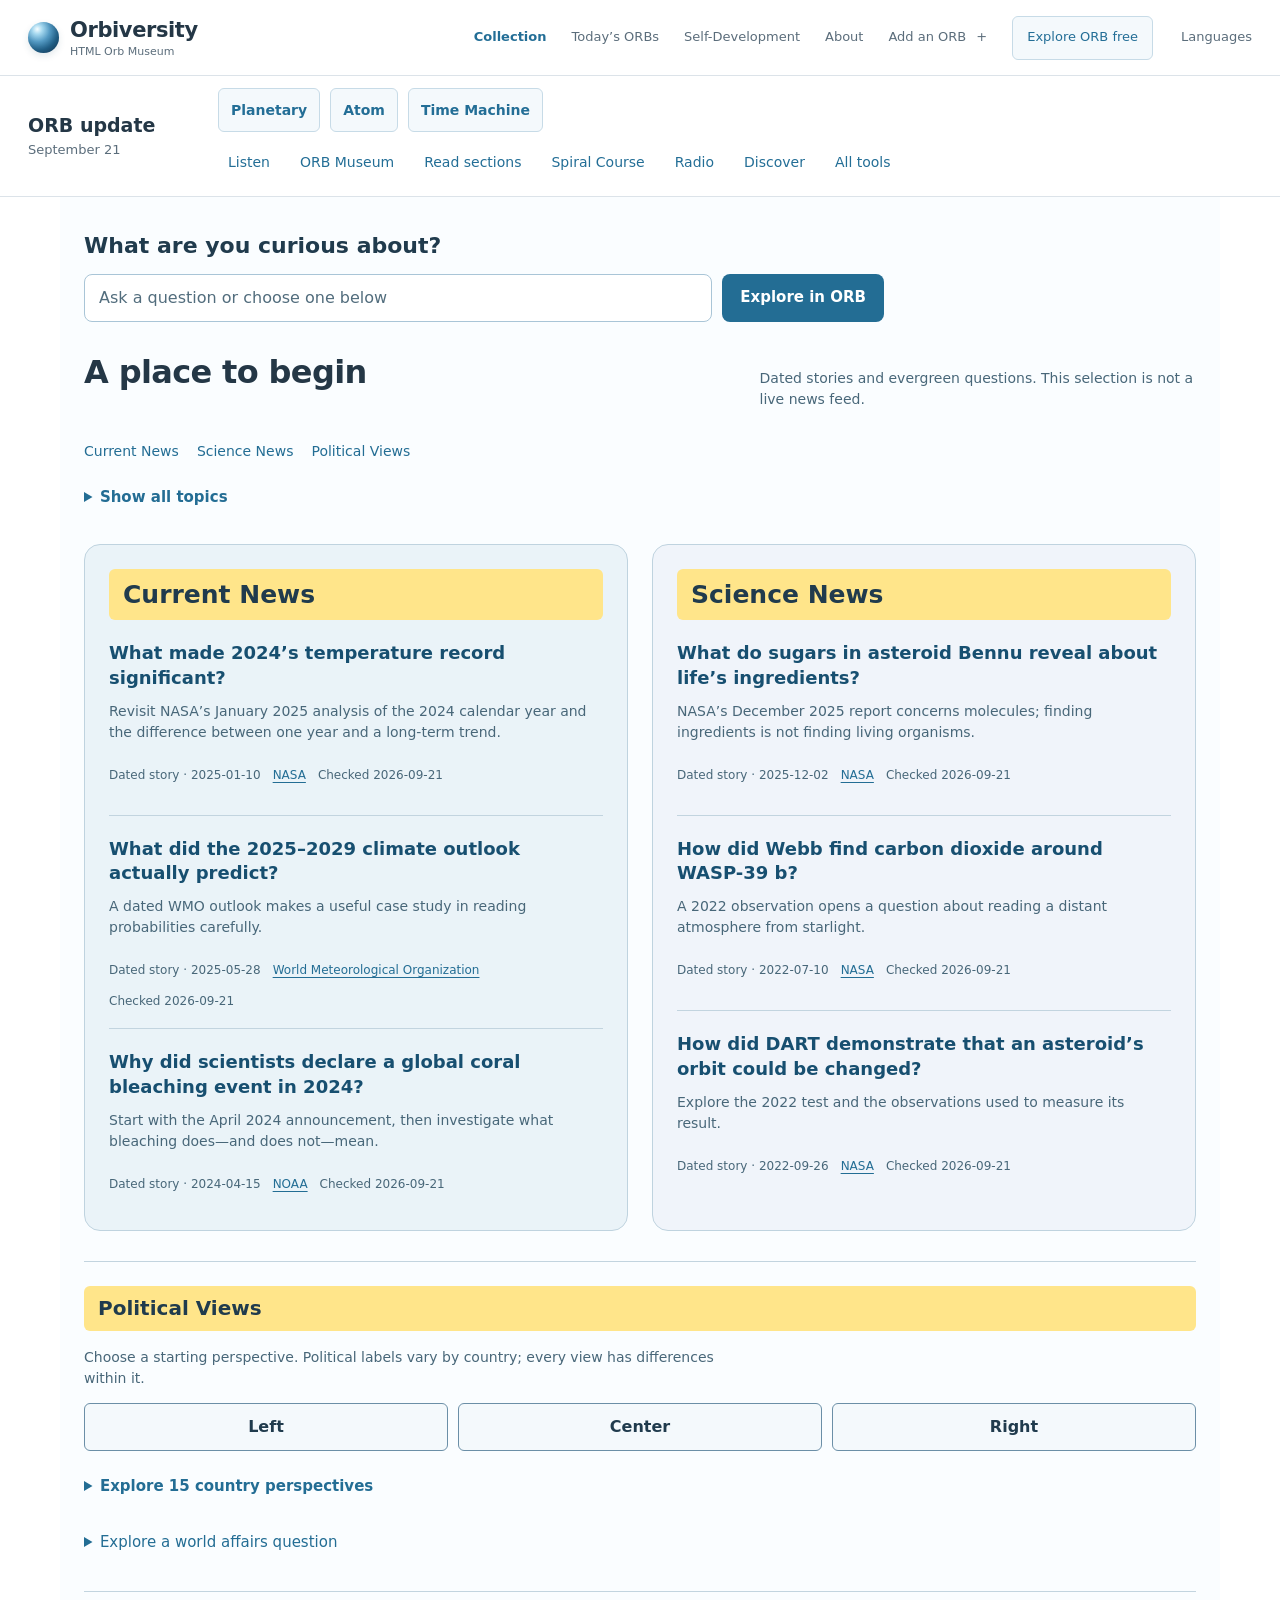
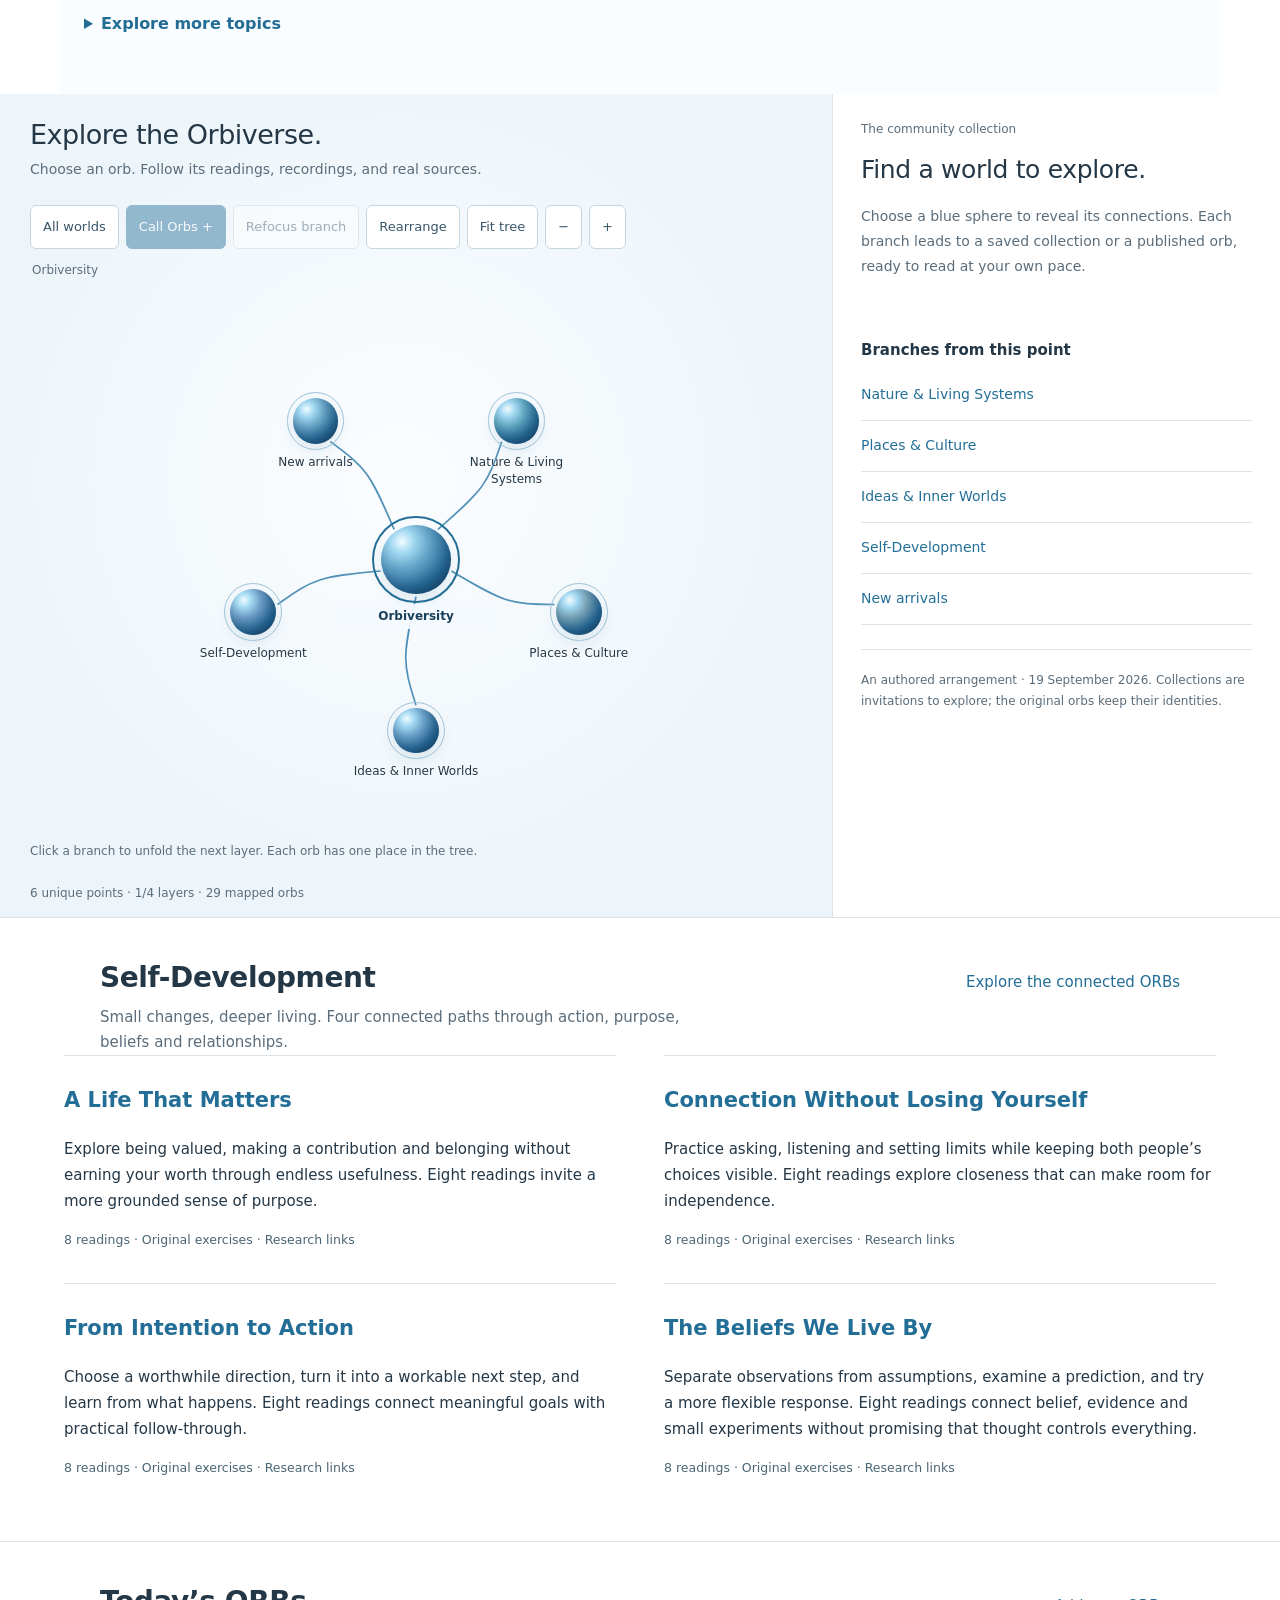
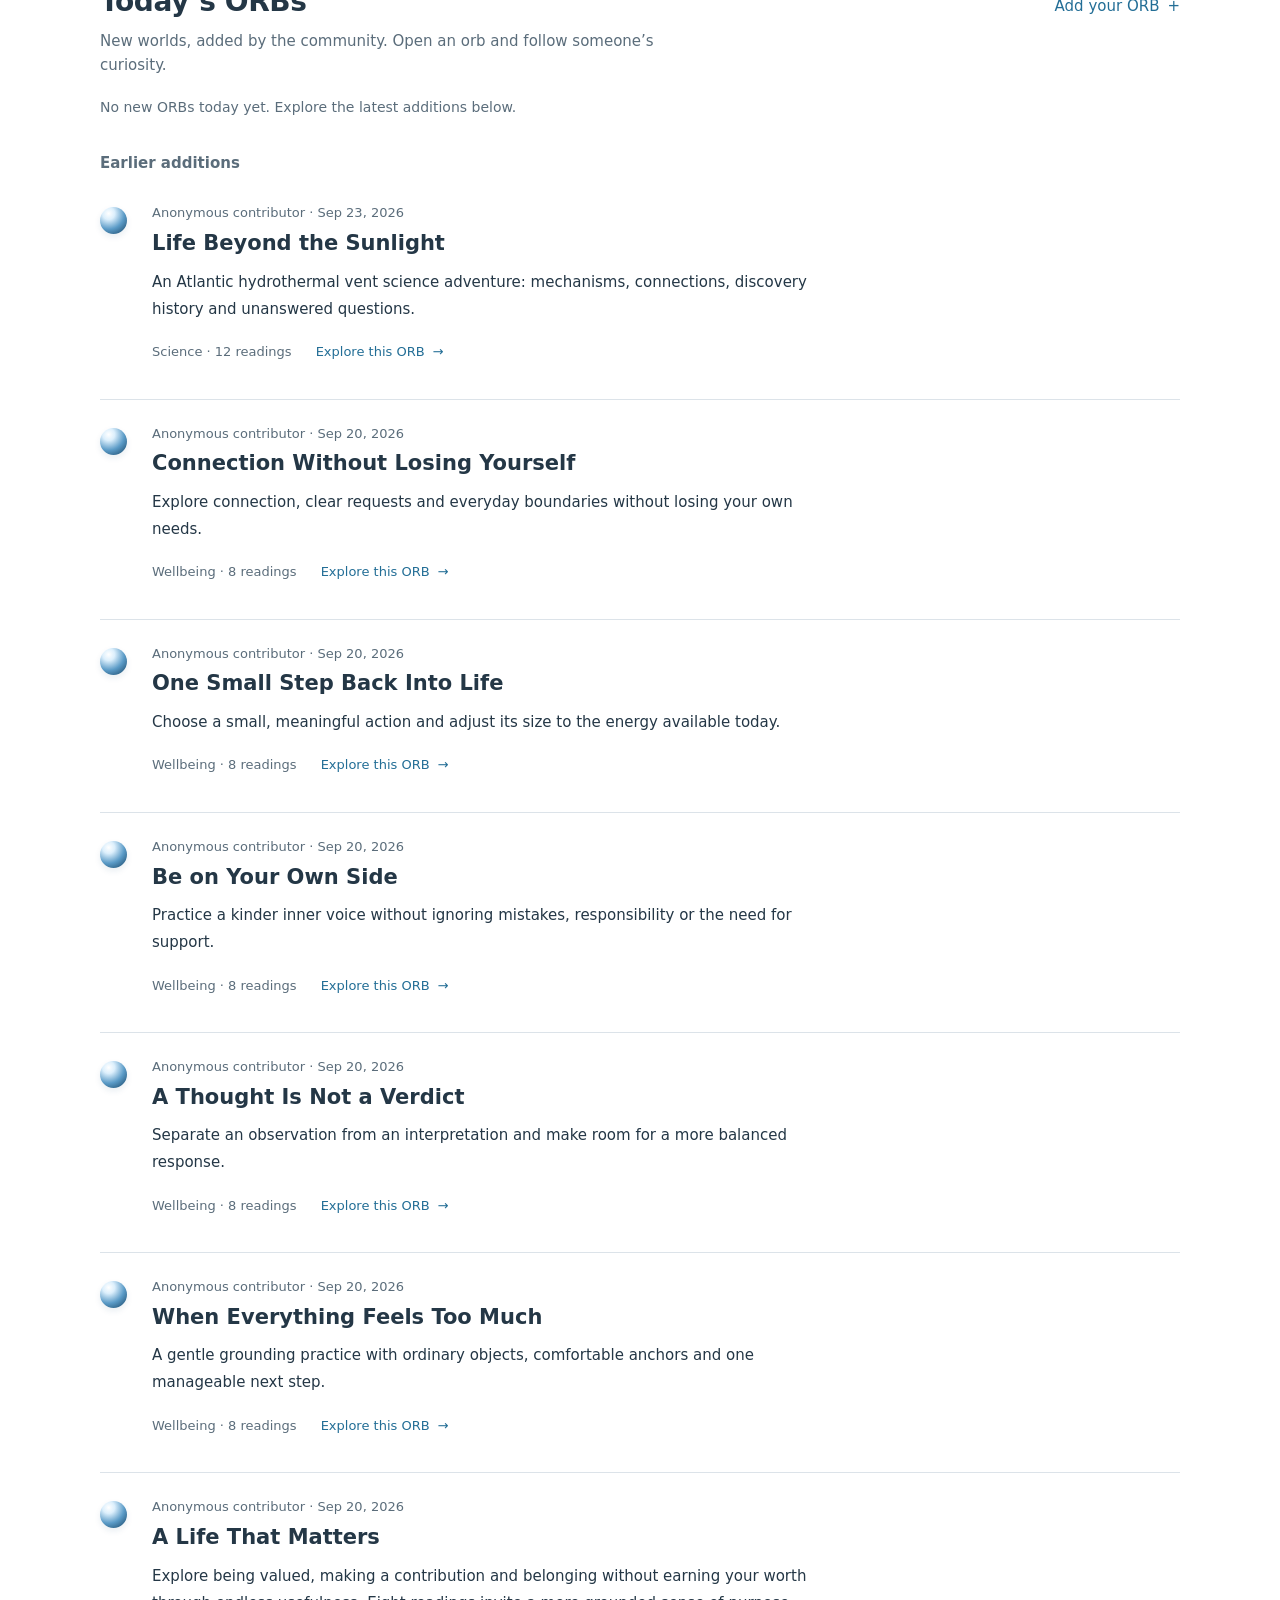
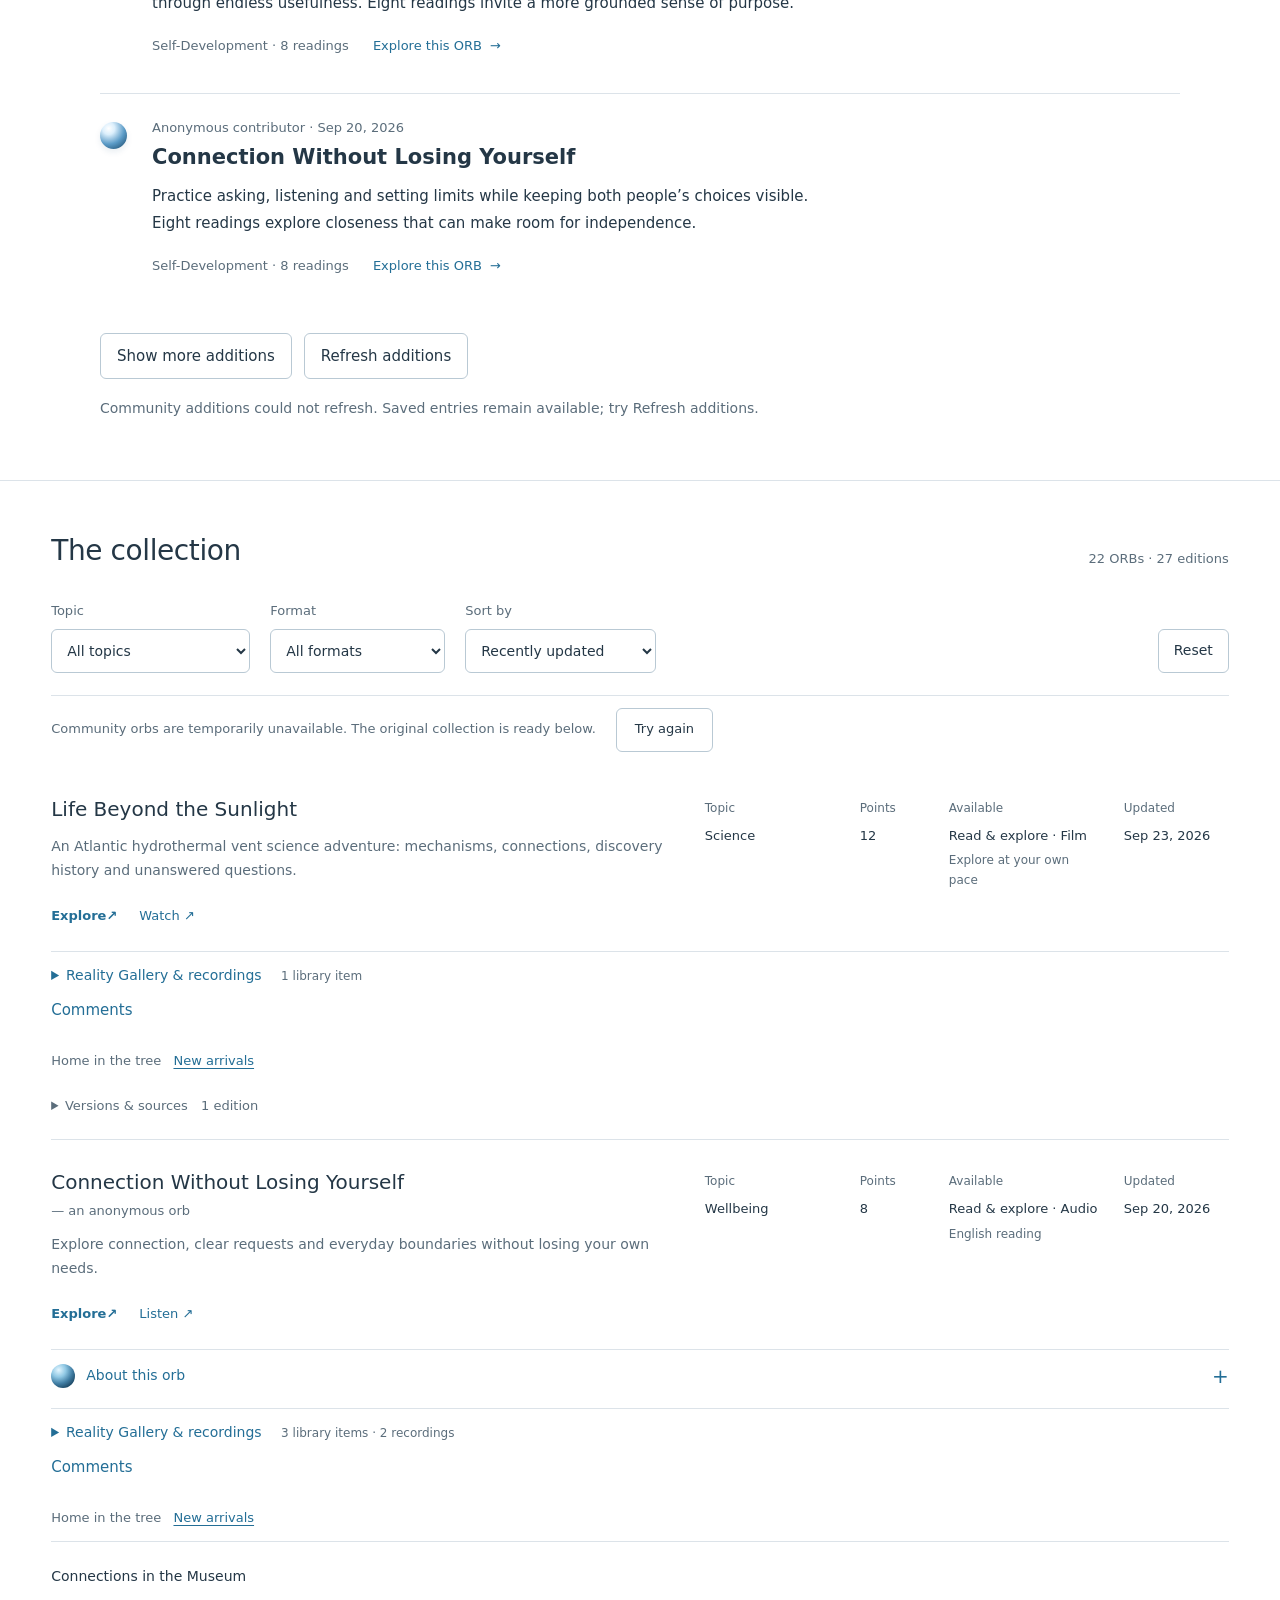
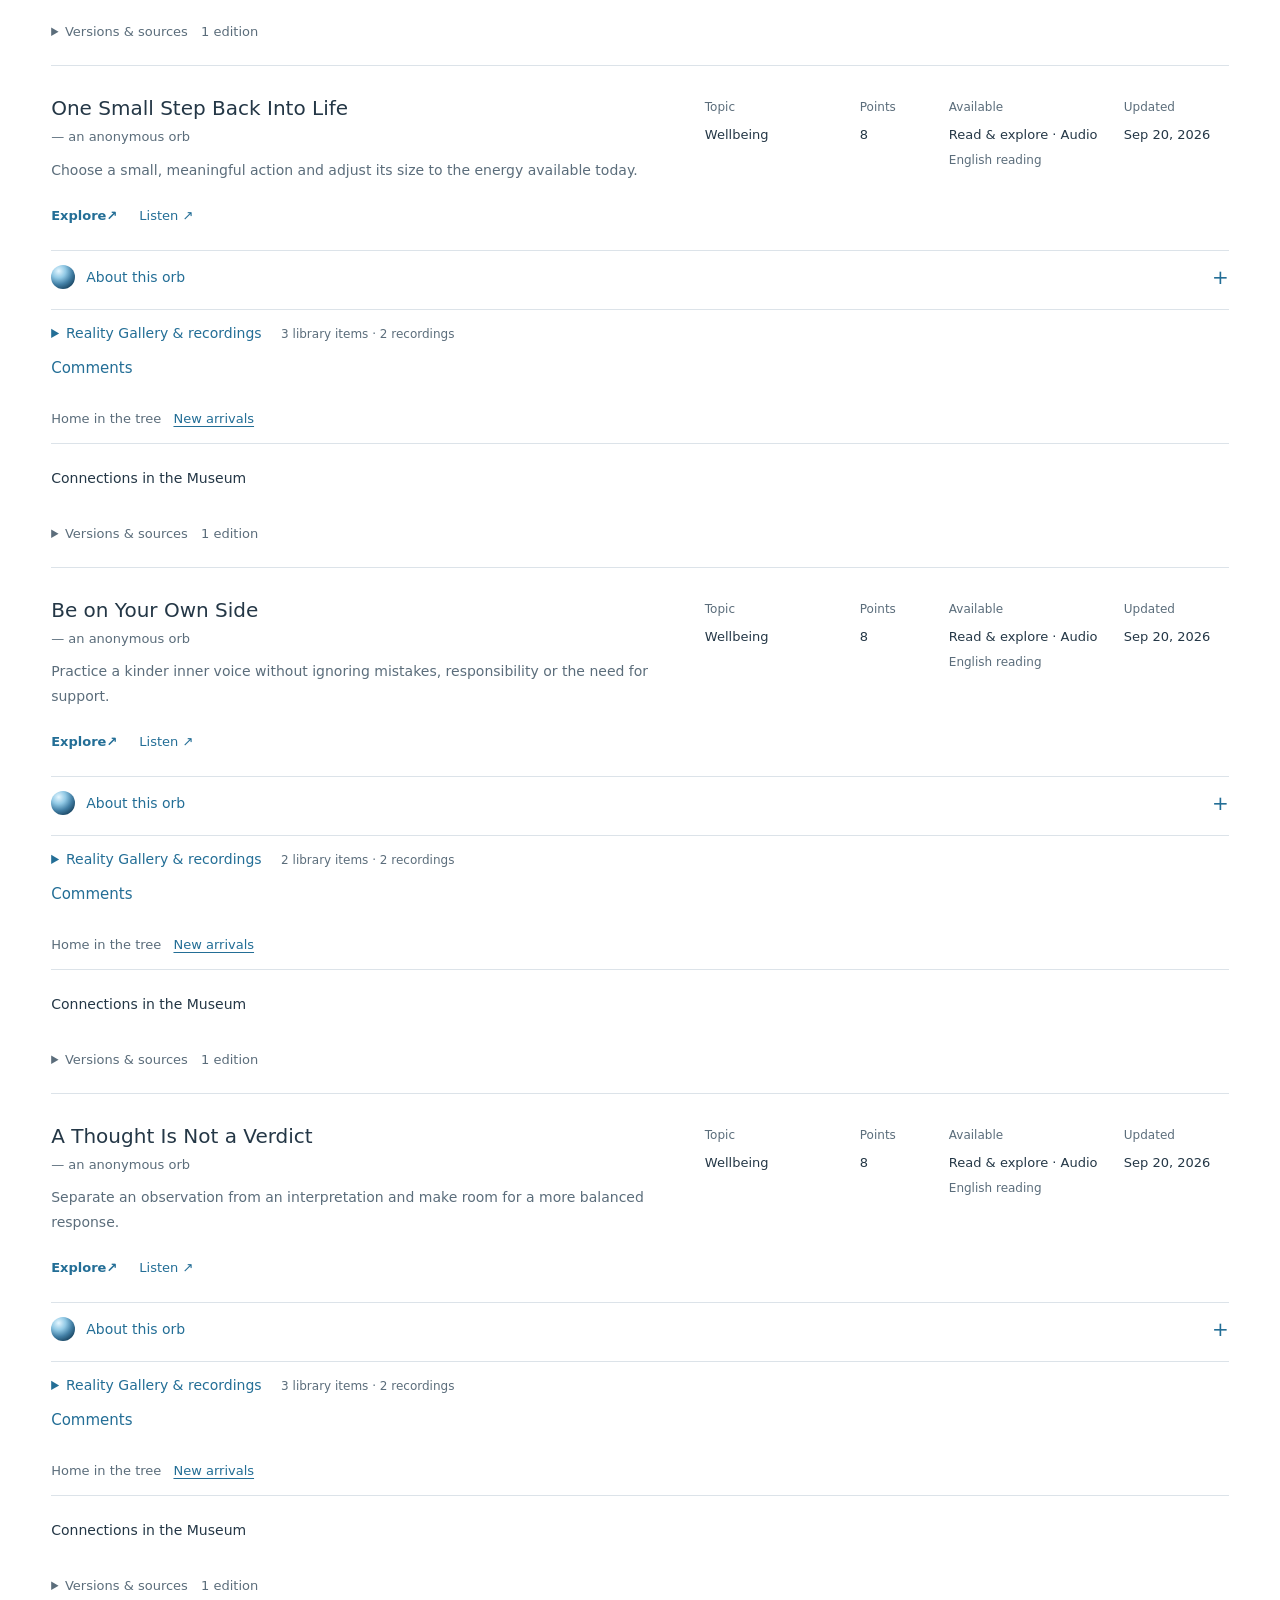
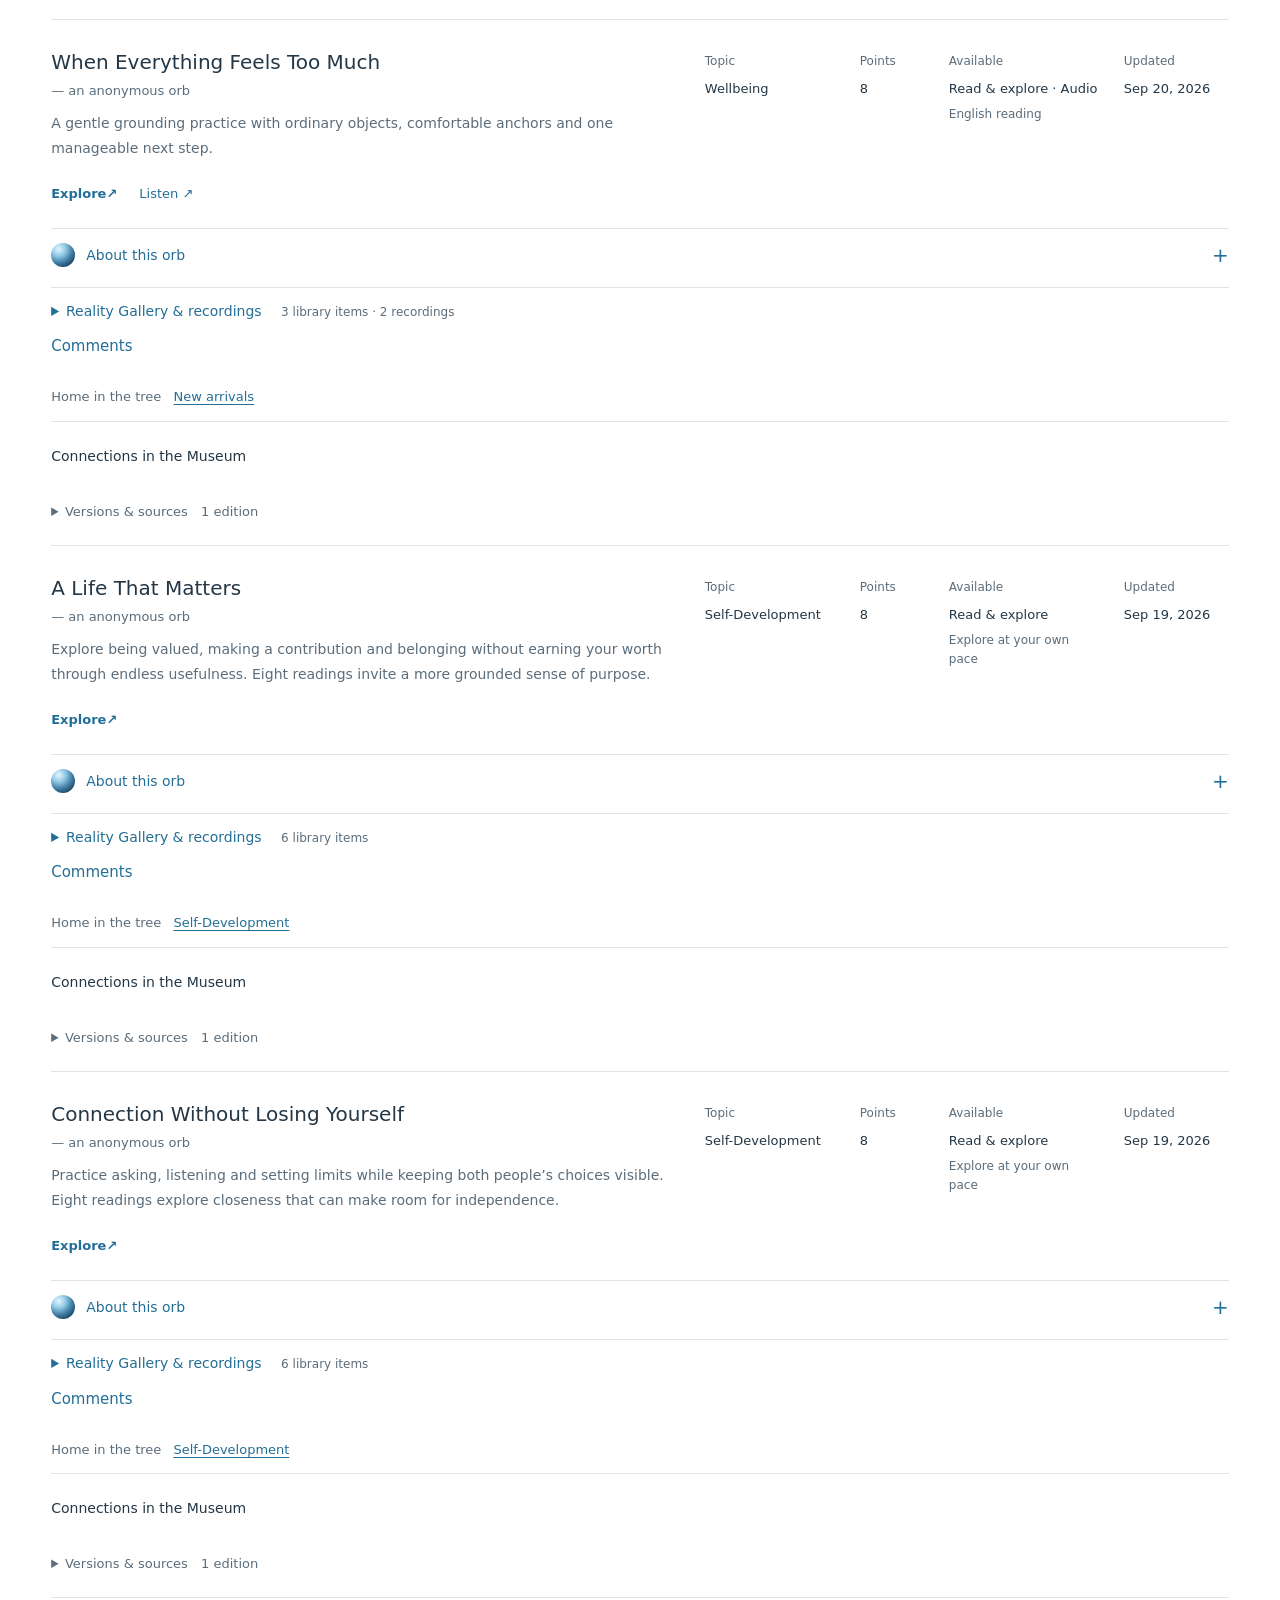
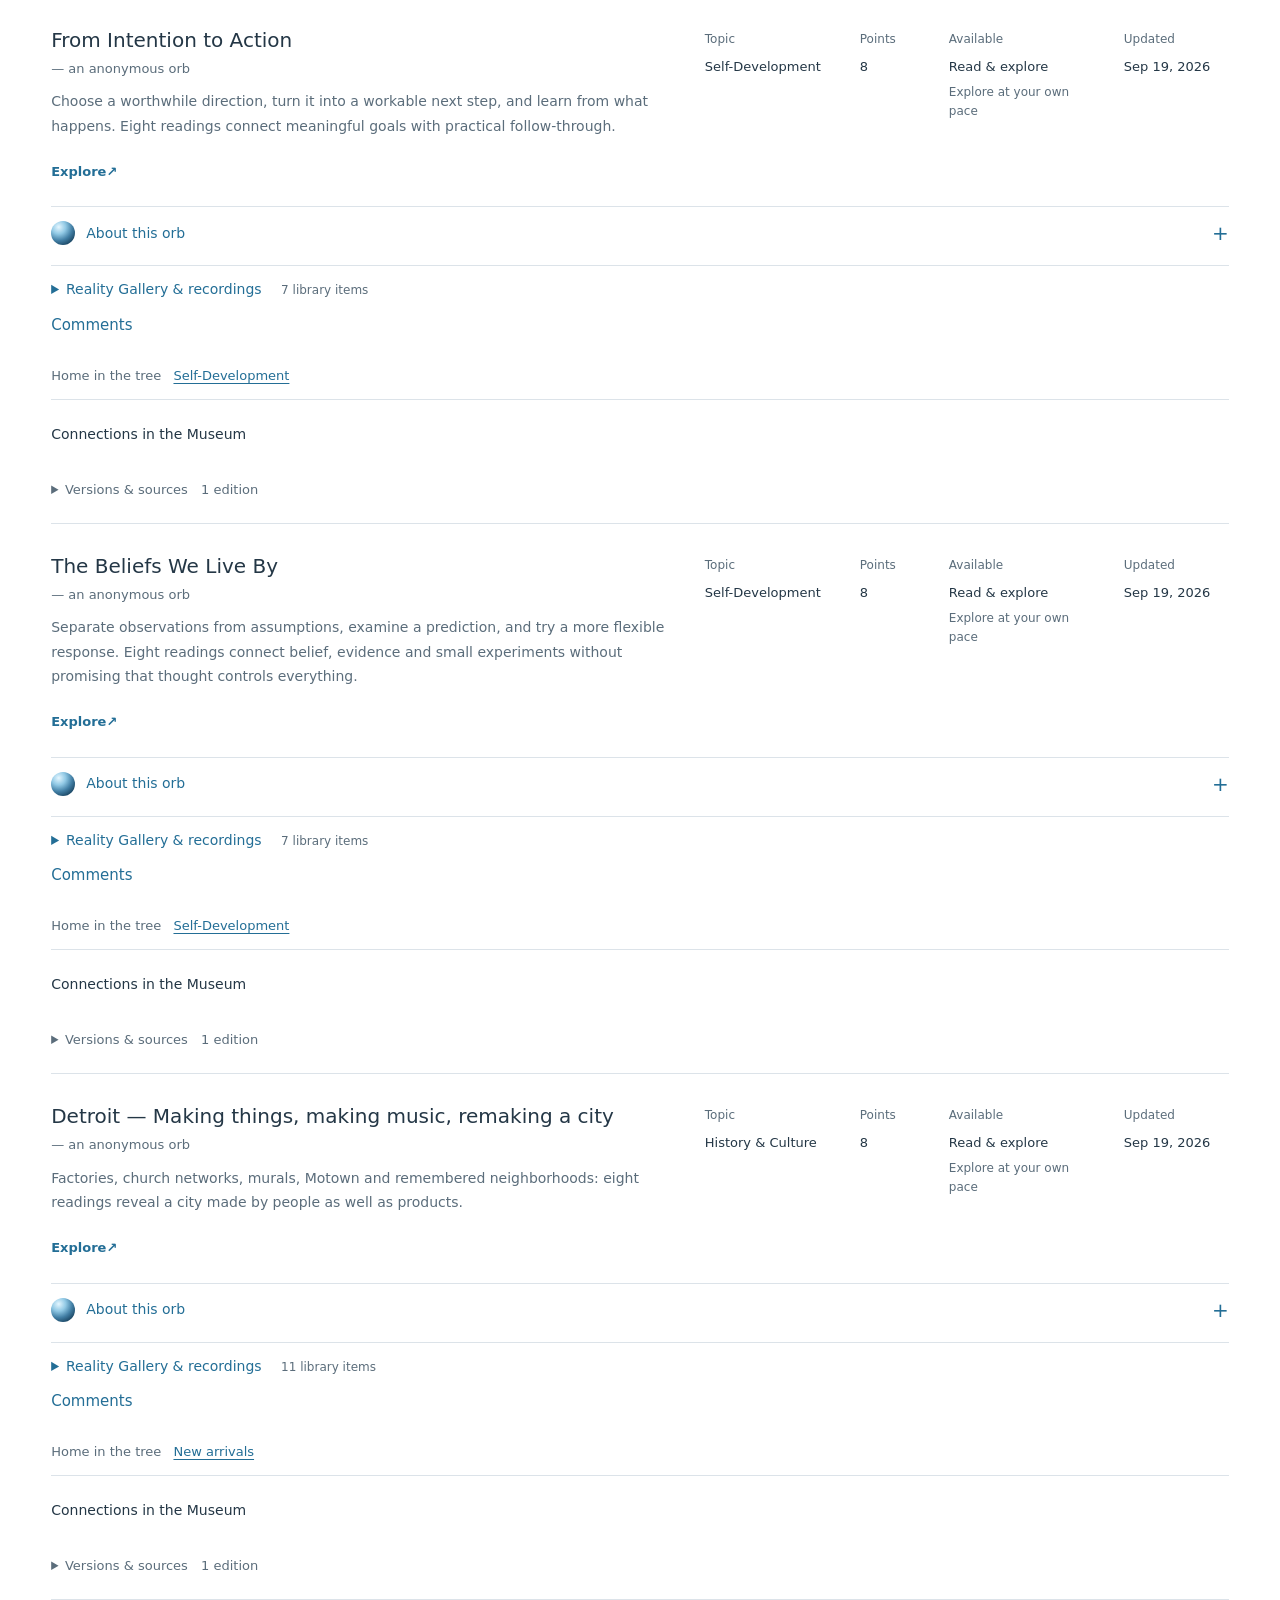
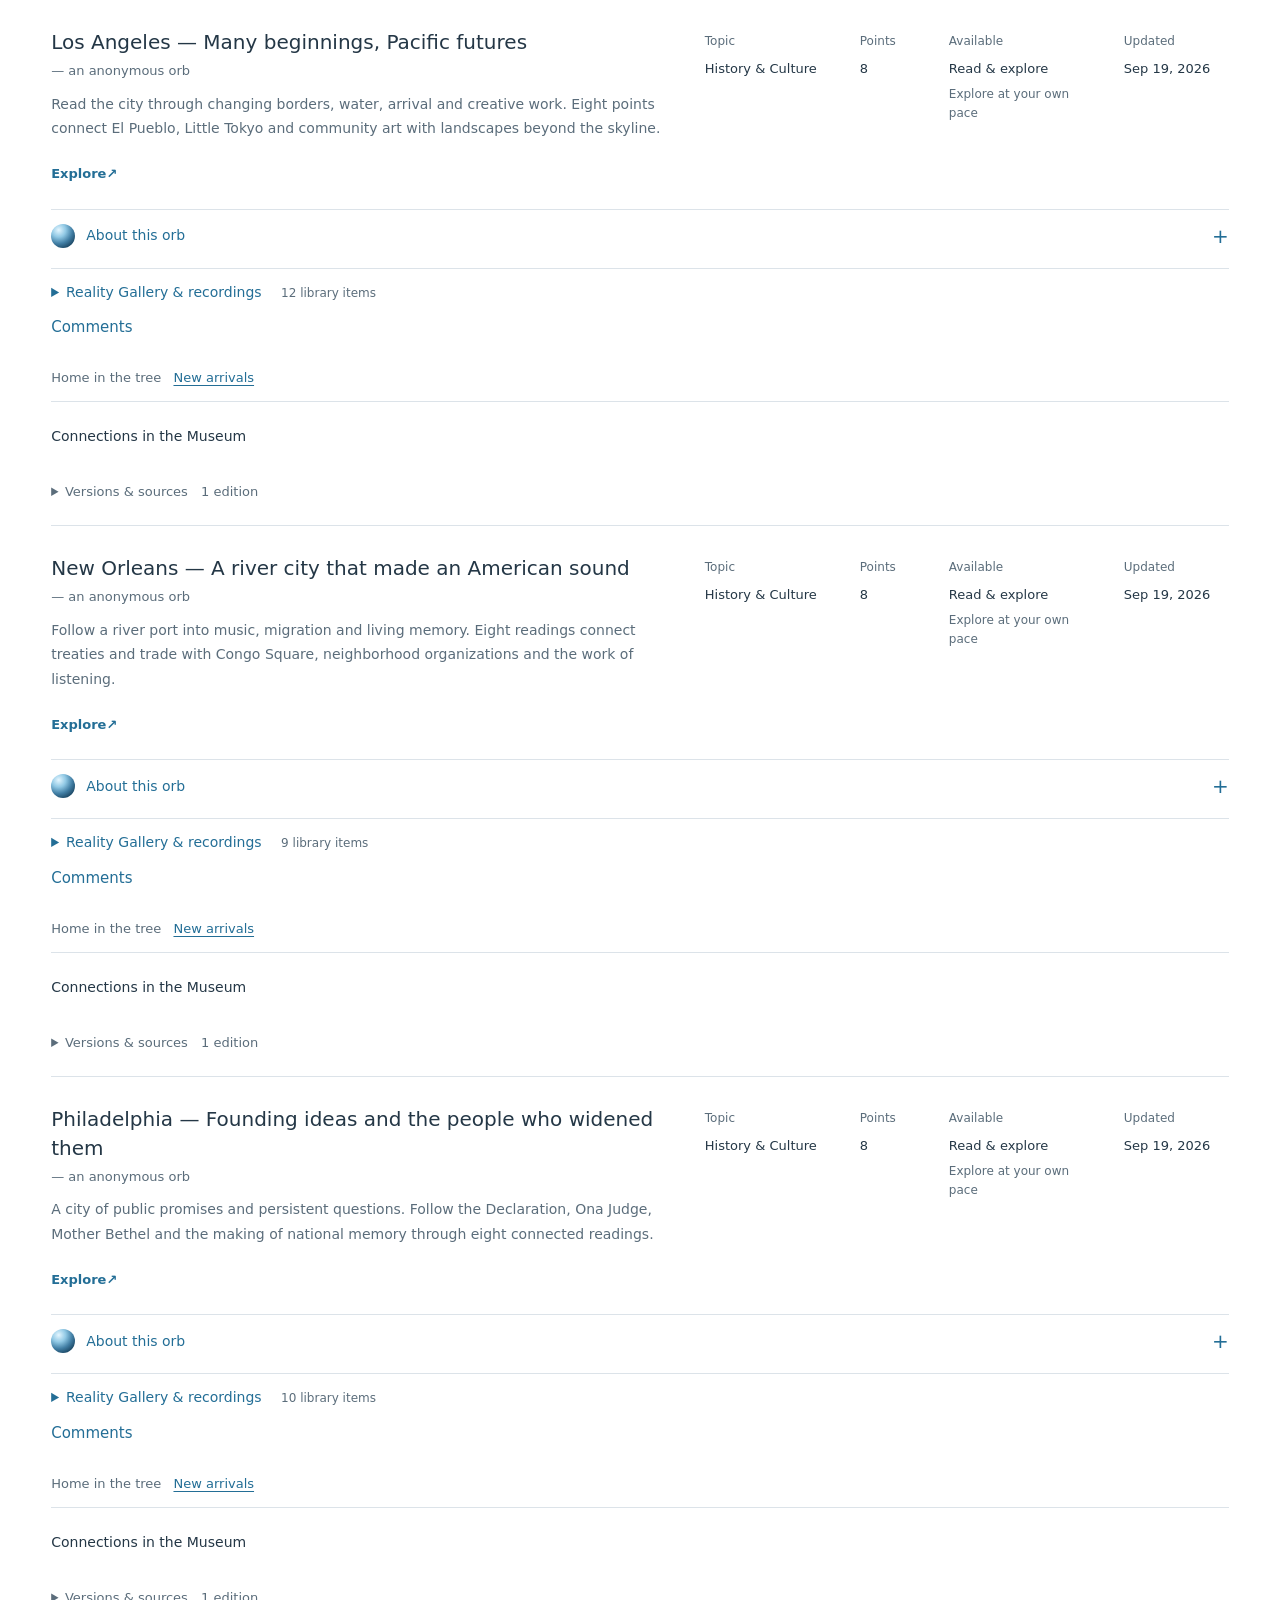
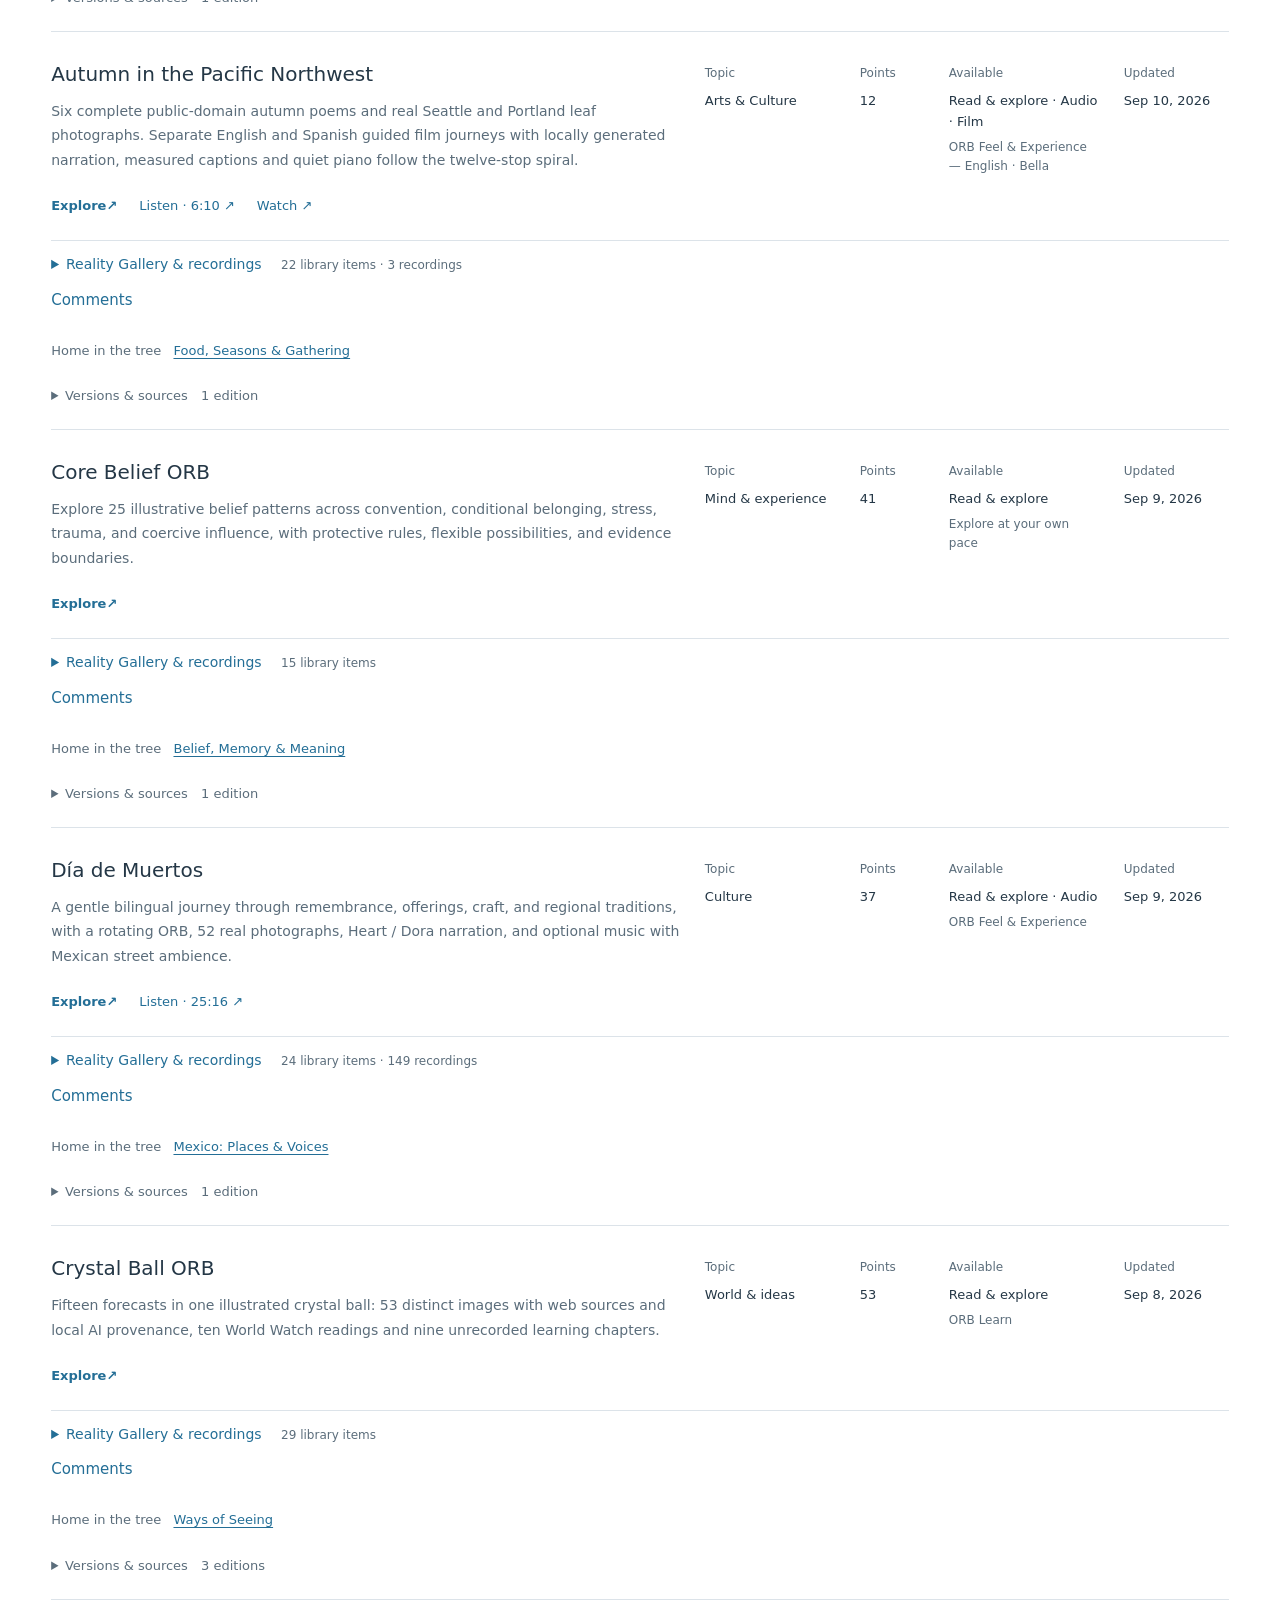
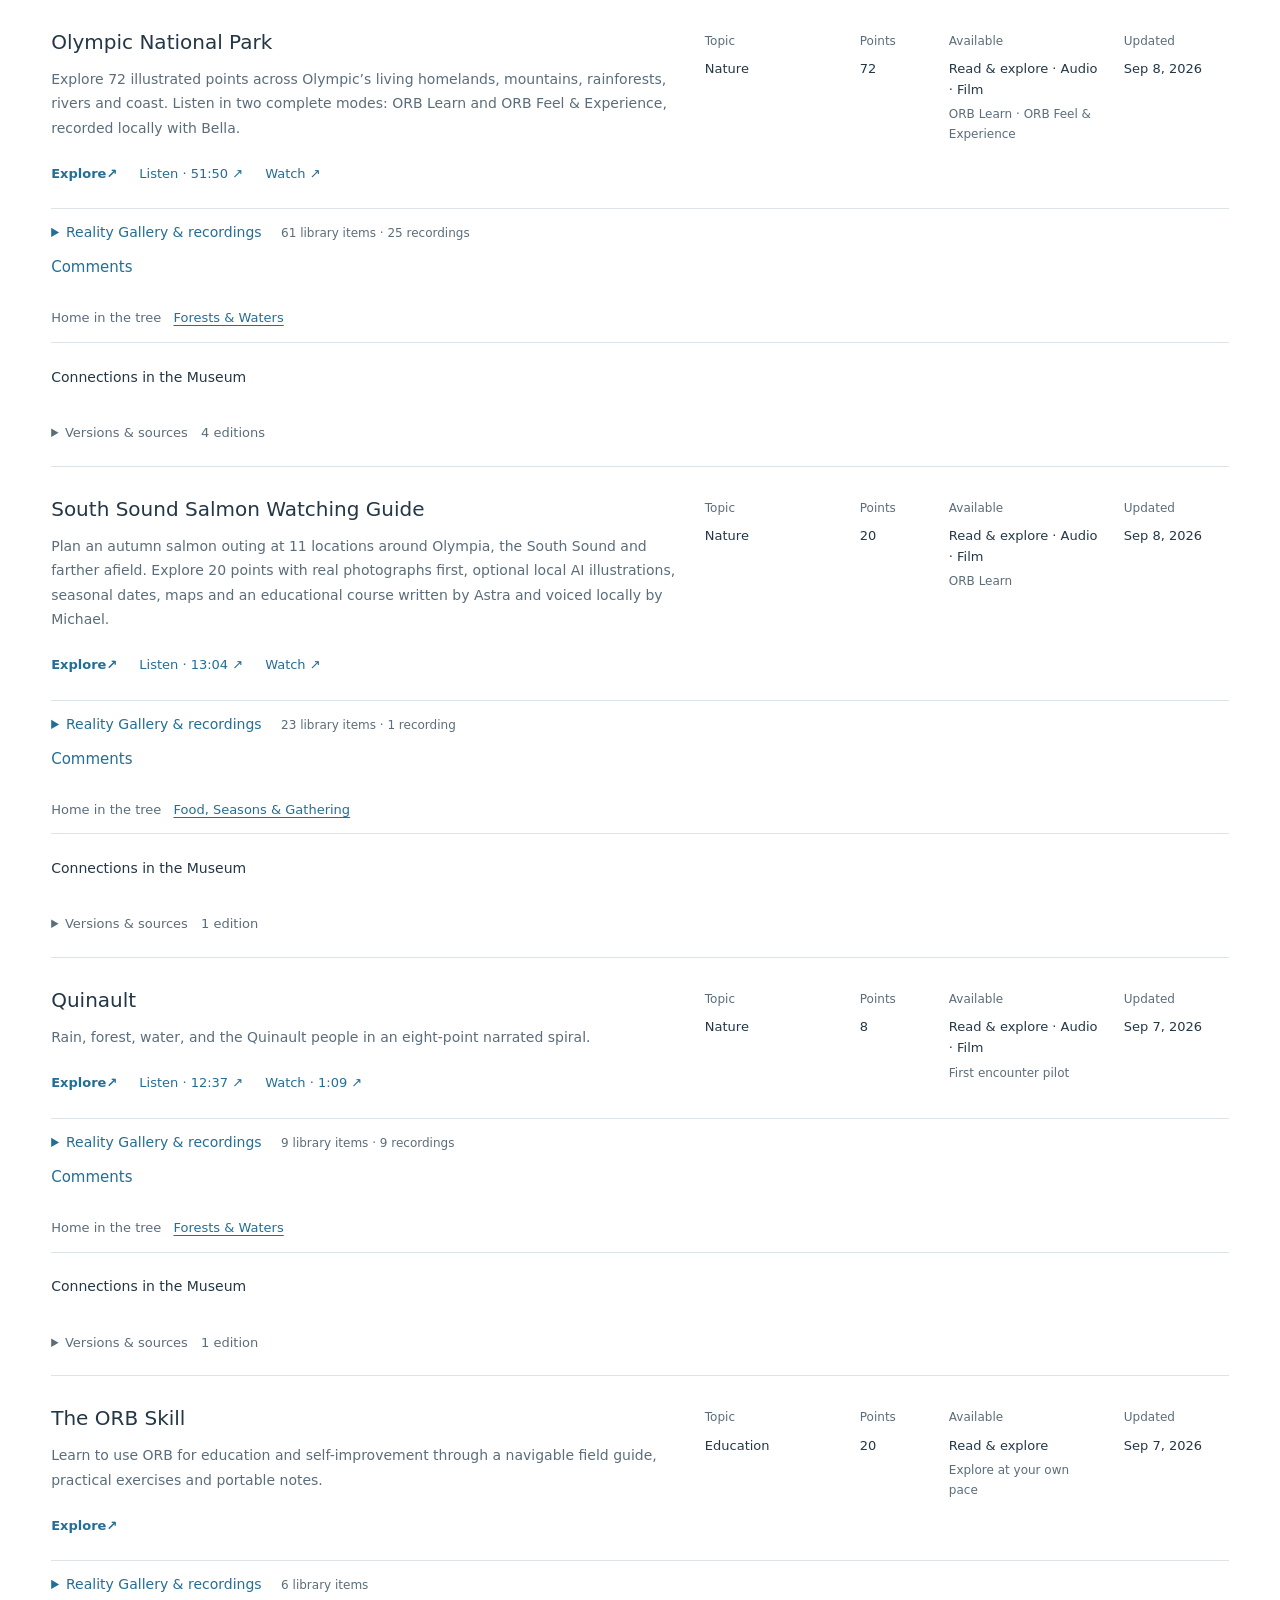
==== index.html @ 2fc19cfd "Link the published Atlantic film in its museum entry" ====
<!doctype html>
<html lang="en"><head><meta charset="utf-8"><meta name="viewport" content="width=device-width,initial-scale=1"><meta name="description" content="A community museum of finished HTML ORBs. Explore linked readings, source Reality Galleries, recorded journeys, and original editions."><meta name="theme-color" content="#f7f9fb"><title>Orbiversity - HTML Orb Museum</title><link rel="icon" href="orb-silver.jpg" type="image/jpeg"><link rel="stylesheet" href="vault.css?v=self-development-20260919"><link rel="stylesheet" href="languages.css"><link rel="stylesheet" href="todays-orbs.css?v=20260919"><link rel="canonical" href="https://orbiversity.com/orb-archive/">

<!-- orb-discovery:start -->

<meta name="google-site-verification" content="aya54Whb3DUf0XGE-lNv2AHAP24TRI1za52MRZBa41k">

<meta property="og:site_name" content="Orbiversity">

<meta property="og:type" content="website">

<meta property="og:title" content="Orbiversity — Explore the HTML Orb Museum">

<meta property="og:description" content="Explore a community collection of connected stories, historical cities, real sources, images and recordings. Choose an ORB and follow your curiosity.">

<meta property="og:url" content="https://orbiversity.com/orb-archive/">

<meta property="og:image" content="https://orbiversity.com/orb-archive/museum-earth-space-v2.webp">

<meta property="og:image:alt" content="Earth beneath a wide, star-filled sky">

<meta name="twitter:card" content="summary_large_image">

<meta name="twitter:title" content="Orbiversity — Explore the HTML Orb Museum">

<meta name="twitter:description" content="Explore a community collection of connected stories, historical cities, real sources, images and recordings. Choose an ORB and follow your curiosity.">

<meta name="twitter:image" content="https://orbiversity.com/orb-archive/museum-earth-space-v2.webp">

<meta name="twitter:image:alt" content="Earth beneath a wide, star-filled sky">

<script type="application/ld+json">{"@context":"https://schema.org","@type":"CollectionPage","name":"Orbiversity — HTML Orb Museum","url":"https://orbiversity.com/orb-archive/","isAccessibleForFree":true,"mainEntity":{"@type":"ItemList","itemListElement":[{"@type":"ListItem","position":1,"name":"Quinault","url":"https://orbiversity.com/Quinault-orb/"},{"@type":"ListItem","position":2,"name":"The ORB Skill","url":"https://orbiversity.com/the-orb-skill/"},{"@type":"ListItem","position":3,"name":"Olympic National Park","url":"https://orbiversity.com/olympic-national-park/"},{"@type":"ListItem","position":4,"name":"Crystal Ball ORB","url":"https://orbiversity.com/crystal-ball-orb/"},{"@type":"ListItem","position":5,"name":"South Sound Salmon Watching Guide","url":"https://orbiversity.com/south-sound-salmon-watching-guide/"},{"@type":"ListItem","position":6,"name":"Día de Muertos","url":"https://orbiversity.com/dia-de-muertos/"},{"@type":"ListItem","position":7,"name":"Autumn in the Pacific Northwest","url":"https://orbiversity.com/autumn-in-two-orbits/"},{"@type":"ListItem","position":8,"name":"Core Belief ORB","url":"https://orbiversity.com/core-belief/"},{"@type":"ListItem","position":9,"name":"Philadelphia — Founding ideas and the people who widened them","url":"https://orbiversity.com/us250-philadelphia/"},{"@type":"ListItem","position":10,"name":"New Orleans — A river city that made an American sound","url":"https://orbiversity.com/us250-new-orleans/"},{"@type":"ListItem","position":11,"name":"Detroit — Making things, making music, remaking a city","url":"https://orbiversity.com/us250-detroit/"},{"@type":"ListItem","position":12,"name":"Los Angeles — Many beginnings, Pacific futures","url":"https://orbiversity.com/us250-los-angeles/"},{"@type":"ListItem","position":13,"name":"From Intention to Action","url":"https://orbiversity.com/from-intention-to-action/"},{"@type":"ListItem","position":14,"name":"A Life That Matters","url":"https://orbiversity.com/a-life-that-matters/"},{"@type":"ListItem","position":15,"name":"The Beliefs We Live By","url":"https://orbiversity.com/the-beliefs-we-live-by/"},{"@type":"ListItem","position":16,"name":"Connection Without Losing Yourself","url":"https://orbiversity.com/connection-without-losing-yourself/"}]}}</script>

<script type="module" src="https://orbiversity.com/orb-analytics.mjs"></script>

<!-- orb-discovery:end -->

<link rel="stylesheet" href="./updates/2026-09-21/main-menu-orbiversity.css"><link rel="stylesheet" href="./updates/2026-09-21/homepage-discovery.css"><link rel="stylesheet" href="./updates/2026-09-21/phone-controls-orbiversity.css"></head><body><a class="skip" href="#content">Skip to content</a><header class="vault-header"><a class="brand" href="./"><span class="brand-mark" aria-hidden="true"></span><span>Orbiversity<small>HTML Orb Museum</small></span></a><nav aria-label="Main navigation"><a href="./" aria-current="page">Collection</a><a href="./#todays-orbs">Today’s ORBs</a><a href="./#self-development">Self-Development</a><a href="about.html">About</a><a class="add-orb" href="submit.html">Add an ORB <span aria-hidden="true">+</span></a><a class="app-link" href="https://www.orbforma.com/nano.html">Explore ORB free</a></nav><details class="language-menu"><summary>Languages</summary><div class="language-options"><a href="?lang=en" lang="en" data-language="en">English</a><a href="?lang=es" lang="es" data-language="es">Español</a></div></details></header><section class="orb-update-menu" aria-label="ORB main menu"><div class="orb-update-menu__heading"><h2>ORB update</h2><p>September 21</p></div><nav class="orb-update-menu__views" aria-label="ORB views"><a href="./updates/2026-09-21/update.html?view=solar&amp;from=main" title="Results orbiting this topic" aria-description="Results orbiting this topic">Planetary</a><a href="./updates/2026-09-21/update.html?view=atom&amp;from=main" title="Results inside the topic" aria-description="Results inside the topic">Atom</a><a href="./updates/2026-09-21/update.html?view=future&amp;from=main" title="Future and past outlooks around this topic" aria-description="Future and past outlooks around this topic">Time Machine</a></nav><nav class="orb-update-menu__options" aria-label="More ORB options"><a href="./updates/2026-09-21/update.html?view=listen&amp;from=main">Listen</a><a href="./updates/2026-09-21/edition-museum.html">ORB Museum</a><a href="./updates/2026-09-21/update.html?view=sections&amp;from=main">Read sections</a><a href="./updates/2026-09-21/update.html?view=course&amp;from=main">Spiral Course</a><a href="https://www.orbforma.com/radio.html">Radio</a><a href="./updates/2026-09-21/update.html?view=discovery&amp;from=main">Discover</a><a href="./updates/2026-09-21/update.html?view=tools&amp;from=main">All tools</a></nav></section><main id="content"><section id="orb-home-discovery" class="orb-discovery" aria-labelledby="orb-discovery-title" data-local-search="false"><form class="orb-discovery-search" action="https://www.orbforma.com/nano.html" method="get" role="search"><label for="orb-discovery-query">What are you curious about?</label><div><input id="orb-discovery-query" name="q" maxlength="1200" required placeholder="Ask a question or choose one below"><button type="submit">Explore in ORB</button></div></form><div class="orb-discovery-heading"><h2 id="orb-discovery-title">A place to begin</h2><p>Dated stories and evergreen questions. This selection is not a live news feed.</p></div><nav class="orb-discovery-categories" aria-label="Discover by subject"><a href="#discovery-current-news" data-orb-discovery-channel="current-news">Current News</a><a href="#discovery-science-news" data-orb-discovery-channel="science-news">Science News</a><a href="#discovery-politics" data-orb-discovery-channel="politics">Political Views</a></nav><details class="orb-discovery-directory"><summary><span class="orb-disclosure-closed">Show all topics</span><span class="orb-disclosure-open">Fewer topics</span></summary><nav class="orb-discovery-categories" aria-label="More subjects"><a href="#discovery-technology" data-orb-discovery-channel="technology">Tech</a><a href="#discovery-books" data-orb-discovery-channel="books">Books</a><a href="#discovery-products" data-orb-discovery-channel="products">Products</a><a href="#discovery-podcasts-books" data-orb-discovery-channel="podcasts-books">Podcasts</a><a href="#discovery-people" data-orb-discovery-channel="people">People &amp; Public Life</a><a href="#discovery-finance" data-orb-discovery-channel="finance">Finance &amp; Business</a><a href="#discovery-arts" data-orb-discovery-channel="arts">Arts, Film &amp; Design</a><a href="#discovery-health" data-orb-discovery-channel="health">Health, Mind &amp; Everyday Life</a><a href="#discovery-nature" data-orb-discovery-channel="nature">Planet &amp; Nature</a><a href="#discovery-places" data-orb-discovery-channel="places">Places, Travel &amp; Hidden History</a><a href="#discovery-play" data-orb-discovery-channel="play">Sports &amp; Play</a></nav></details><div class="orb-discovery-leads"><section class="orb-discovery-channel orb-discovery-lead " aria-labelledby="discovery-current-news"><h3 id="discovery-current-news" tabindex="-1">Current News</h3><article class="orb-discovery-question"><a class="orb-discovery-question-link" data-orb-discovery-question="What made 2024’s global temperature record significant, and how does a single year differ from long-term warming?" href="https://www.orbforma.com/nano.html?q=What+made+2024%E2%80%99s+global+temperature+record+significant%2C+and+how+does+a+single+year+differ+from+long-term+warming%3F">What made 2024’s temperature record significant?</a><p>Revisit NASA’s January 2025 analysis of the 2024 calendar year and the difference between one year and a long-term trend.</p><div class="orb-discovery-source"><span>Dated story · 2025-01-10</span><a href="https://www.nasa.gov/news-release/temperatures-rising-nasa-confirms-2024-warmest-year-on-record/" target="_blank" rel="noopener noreferrer">NASA</a><span>Checked 2026-09-21</span></div></article><article class="orb-discovery-question"><a class="orb-discovery-question-link" data-orb-discovery-question="What did WMO’s May 2025 outlook for 2025–2029 predict, and what can that dated estimate tell us?" href="https://www.orbforma.com/nano.html?q=What+did+WMO%E2%80%99s+May+2025+outlook+for+2025%E2%80%932029+predict%2C+and+what+can+that+dated+estimate+tell+us%3F">What did the 2025–2029 climate outlook actually predict?</a><p>A dated WMO outlook makes a useful case study in reading probabilities carefully.</p><div class="orb-discovery-source"><span>Dated story · 2025-05-28</span><a href="https://wmo.int/resources/publication-series/wmo-global-annual-decadal-climate-update/wmo-global-annual-decadal-climate-update-2025-2029" target="_blank" rel="noopener noreferrer">World Meteorological Organization</a><span>Checked 2026-09-21</span></div></article><article class="orb-discovery-question"><a class="orb-discovery-question-link" data-orb-discovery-question="Why did scientists declare a global coral bleaching event in 2024?" href="https://www.orbforma.com/nano.html?q=Why+did+scientists+declare+a+global+coral+bleaching+event+in+2024%3F">Why did scientists declare a global coral bleaching event in 2024?</a><p>Start with the April 2024 announcement, then investigate what bleaching does—and does not—mean.</p><div class="orb-discovery-source"><span>Dated story · 2024-04-15</span><a href="https://coralreefwatch.noaa.gov/satellite/research/coral_bleaching_report.php" target="_blank" rel="noopener noreferrer">NOAA</a><span>Checked 2026-09-21</span></div></article></section><section class="orb-discovery-channel orb-discovery-lead " aria-labelledby="discovery-science-news"><h3 id="discovery-science-news" tabindex="-1">Science News</h3><article class="orb-discovery-question"><a class="orb-discovery-question-link" data-orb-discovery-question="What do sugars in asteroid Bennu reveal about life’s ingredients?" href="https://www.orbforma.com/nano.html?q=What+do+sugars+in+asteroid+Bennu+reveal+about+life%E2%80%99s+ingredients%3F">What do sugars in asteroid Bennu reveal about life’s ingredients?</a><p>NASA’s December 2025 report concerns molecules; finding ingredients is not finding living organisms.</p><div class="orb-discovery-source"><span>Dated story · 2025-12-02</span><a href="https://www.nasa.gov/missions/osiris-rex/sugars-gum-stardust-found-in-nasas-asteroid-bennu-samples/" target="_blank" rel="noopener noreferrer">NASA</a><span>Checked 2026-09-21</span></div></article><article class="orb-discovery-question"><a class="orb-discovery-question-link" data-orb-discovery-question="How did Webb find carbon dioxide around WASP-39 b?" href="https://www.orbforma.com/nano.html?q=How+did+Webb+find+carbon+dioxide+around+WASP-39+b%3F">How did Webb find carbon dioxide around WASP-39 b?</a><p>A 2022 observation opens a question about reading a distant atmosphere from starlight.</p><div class="orb-discovery-source"><span>Dated story · 2022-07-10</span><a href="https://www.nasa.gov/universe/nasas-webb-detects-carbon-dioxide-in-exoplanet-atmosphere/" target="_blank" rel="noopener noreferrer">NASA</a><span>Checked 2026-09-21</span></div></article><article class="orb-discovery-question"><a class="orb-discovery-question-link" data-orb-discovery-question="How did DART demonstrate that an asteroid’s orbit could be changed?" href="https://www.orbforma.com/nano.html?q=How+did+DART+demonstrate+that+an+asteroid%E2%80%99s+orbit+could+be+changed%3F">How did DART demonstrate that an asteroid’s orbit could be changed?</a><p>Explore the 2022 test and the observations used to measure its result.</p><div class="orb-discovery-source"><span>Dated story · 2022-09-26</span><a href="https://www.nasa.gov/news-release/nasa-confirms-dart-mission-impact-changed-asteroids-motion-in-space/" target="_blank" rel="noopener noreferrer">NASA</a><span>Checked 2026-09-21</span></div></article></section></div><section class="orb-discovery-channel  orb-discovery-politics" aria-labelledby="discovery-politics"><h3 id="discovery-politics" tabindex="-1">Political Views</h3><div class="orb-political-views"><p>Choose a starting perspective. Political labels vary by country; every view has differences within it.</p><div class="orb-political-lenses" aria-label="Political spectrum"><a id="political-left" data-political-view="left" data-orb-discovery-question="Explore left-wing political ideas and approaches to public policy. Explain how their meanings differ across countries and parties. Attribute viewpoints to named sources, check current claims, distinguish evidence from opinion, and include internal disagreements and serious critiques." href="https://www.orbforma.com/nano.html?q=Explore+left-wing+political+ideas+and+approaches+to+public+policy.+Explain+how+their+meanings+differ+across+countries+and+parties.+Attribute+viewpoints+to+named+sources%2C+check+current+claims%2C+distinguish+evidence+from+opinion%2C+and+include+internal+disagreements+and+serious+critiques.">Left</a><a id="political-center" data-political-view="center" data-orb-discovery-question="Explore centrist political ideas and approaches to public policy. Explain how their meanings differ across countries and parties; do not assume the center is inherently correct or neutral. Attribute viewpoints to named sources, check current claims, distinguish evidence from opinion, and include internal disagreements and serious critiques." href="https://www.orbforma.com/nano.html?q=Explore+centrist+political+ideas+and+approaches+to+public+policy.+Explain+how+their+meanings+differ+across+countries+and+parties%3B+do+not+assume+the+center+is+inherently+correct+or+neutral.+Attribute+viewpoints+to+named+sources%2C+check+current+claims%2C+distinguish+evidence+from+opinion%2C+and+include+internal+disagreements+and+serious+critiques.">Center</a><a id="political-right" data-political-view="right" data-orb-discovery-question="Explore right-wing political ideas and approaches to public policy. Explain how their meanings differ across countries and parties. Attribute viewpoints to named sources, check current claims, distinguish evidence from opinion, and include internal disagreements and serious critiques." href="https://www.orbforma.com/nano.html?q=Explore+right-wing+political+ideas+and+approaches+to+public+policy.+Explain+how+their+meanings+differ+across+countries+and+parties.+Attribute+viewpoints+to+named+sources%2C+check+current+claims%2C+distinguish+evidence+from+opinion%2C+and+include+internal+disagreements+and+serious+critiques.">Right</a></div><details class="orb-political-countries"><summary><span class="orb-disclosure-closed">Explore 15 country perspectives</span><span class="orb-disclosure-open">Fewer perspectives</span></summary><p>Explore government, opposition, independent voices and public opinion within each country.</p><div class="orb-political-country-list" aria-label="Country perspectives"><a id="political-canada" data-political-view="canada" data-orb-discovery-question="Explore political debates in Canada and how different voices there view world affairs. Compare government positions, opposition, independent scholars and journalists, and public opinion where reliable evidence is available. Do not treat the country or its people as a single voice. Attribute viewpoints to named sources, check current claims, distinguish evidence from opinion, and include internal disagreements and serious critiques." href="https://www.orbforma.com/nano.html?q=Explore+political+debates+in+Canada+and+how+different+voices+there+view+world+affairs.+Compare+government+positions%2C+opposition%2C+independent+scholars+and+journalists%2C+and+public+opinion+where+reliable+evidence+is+available.+Do+not+treat+the+country+or+its+people+as+a+single+voice.+Attribute+viewpoints+to+named+sources%2C+check+current+claims%2C+distinguish+evidence+from+opinion%2C+and+include+internal+disagreements+and+serious+critiques.">Canada</a><a id="political-mexico" data-political-view="mexico" data-orb-discovery-question="Explore political debates in Mexico and how different voices there view world affairs. Compare government positions, opposition, independent scholars and journalists, and public opinion where reliable evidence is available. Do not treat the country or its people as a single voice. Attribute viewpoints to named sources, check current claims, distinguish evidence from opinion, and include internal disagreements and serious critiques." href="https://www.orbforma.com/nano.html?q=Explore+political+debates+in+Mexico+and+how+different+voices+there+view+world+affairs.+Compare+government+positions%2C+opposition%2C+independent+scholars+and+journalists%2C+and+public+opinion+where+reliable+evidence+is+available.+Do+not+treat+the+country+or+its+people+as+a+single+voice.+Attribute+viewpoints+to+named+sources%2C+check+current+claims%2C+distinguish+evidence+from+opinion%2C+and+include+internal+disagreements+and+serious+critiques.">Mexico</a><a id="political-brazil" data-political-view="brazil" data-orb-discovery-question="Explore political debates in Brazil and how different voices there view world affairs. Compare government positions, opposition, independent scholars and journalists, and public opinion where reliable evidence is available. Do not treat the country or its people as a single voice. Attribute viewpoints to named sources, check current claims, distinguish evidence from opinion, and include internal disagreements and serious critiques." href="https://www.orbforma.com/nano.html?q=Explore+political+debates+in+Brazil+and+how+different+voices+there+view+world+affairs.+Compare+government+positions%2C+opposition%2C+independent+scholars+and+journalists%2C+and+public+opinion+where+reliable+evidence+is+available.+Do+not+treat+the+country+or+its+people+as+a+single+voice.+Attribute+viewpoints+to+named+sources%2C+check+current+claims%2C+distinguish+evidence+from+opinion%2C+and+include+internal+disagreements+and+serious+critiques.">Brazil</a><a id="political-united-kingdom" data-political-view="united-kingdom" data-orb-discovery-question="Explore political debates in United Kingdom and how different voices there view world affairs. Compare government positions, opposition, independent scholars and journalists, and public opinion where reliable evidence is available. Do not treat the country or its people as a single voice. Attribute viewpoints to named sources, check current claims, distinguish evidence from opinion, and include internal disagreements and serious critiques." href="https://www.orbforma.com/nano.html?q=Explore+political+debates+in+United+Kingdom+and+how+different+voices+there+view+world+affairs.+Compare+government+positions%2C+opposition%2C+independent+scholars+and+journalists%2C+and+public+opinion+where+reliable+evidence+is+available.+Do+not+treat+the+country+or+its+people+as+a+single+voice.+Attribute+viewpoints+to+named+sources%2C+check+current+claims%2C+distinguish+evidence+from+opinion%2C+and+include+internal+disagreements+and+serious+critiques.">United Kingdom</a><a id="political-france" data-political-view="france" data-orb-discovery-question="Explore political debates in France and how different voices there view world affairs. Compare government positions, opposition, independent scholars and journalists, and public opinion where reliable evidence is available. Do not treat the country or its people as a single voice. Attribute viewpoints to named sources, check current claims, distinguish evidence from opinion, and include internal disagreements and serious critiques." href="https://www.orbforma.com/nano.html?q=Explore+political+debates+in+France+and+how+different+voices+there+view+world+affairs.+Compare+government+positions%2C+opposition%2C+independent+scholars+and+journalists%2C+and+public+opinion+where+reliable+evidence+is+available.+Do+not+treat+the+country+or+its+people+as+a+single+voice.+Attribute+viewpoints+to+named+sources%2C+check+current+claims%2C+distinguish+evidence+from+opinion%2C+and+include+internal+disagreements+and+serious+critiques.">France</a><a id="political-germany" data-political-view="germany" data-orb-discovery-question="Explore political debates in Germany and how different voices there view world affairs. Compare government positions, opposition, independent scholars and journalists, and public opinion where reliable evidence is available. Do not treat the country or its people as a single voice. Attribute viewpoints to named sources, check current claims, distinguish evidence from opinion, and include internal disagreements and serious critiques." href="https://www.orbforma.com/nano.html?q=Explore+political+debates+in+Germany+and+how+different+voices+there+view+world+affairs.+Compare+government+positions%2C+opposition%2C+independent+scholars+and+journalists%2C+and+public+opinion+where+reliable+evidence+is+available.+Do+not+treat+the+country+or+its+people+as+a+single+voice.+Attribute+viewpoints+to+named+sources%2C+check+current+claims%2C+distinguish+evidence+from+opinion%2C+and+include+internal+disagreements+and+serious+critiques.">Germany</a><a id="political-ukraine" data-political-view="ukraine" data-orb-discovery-question="Explore political debates in Ukraine and how different voices there view world affairs. Compare government positions, opposition, independent scholars and journalists, and public opinion where reliable evidence is available. Do not treat the country or its people as a single voice. Attribute viewpoints to named sources, check current claims, distinguish evidence from opinion, and include internal disagreements and serious critiques." href="https://www.orbforma.com/nano.html?q=Explore+political+debates+in+Ukraine+and+how+different+voices+there+view+world+affairs.+Compare+government+positions%2C+opposition%2C+independent+scholars+and+journalists%2C+and+public+opinion+where+reliable+evidence+is+available.+Do+not+treat+the+country+or+its+people+as+a+single+voice.+Attribute+viewpoints+to+named+sources%2C+check+current+claims%2C+distinguish+evidence+from+opinion%2C+and+include+internal+disagreements+and+serious+critiques.">Ukraine</a><a id="political-russia" data-political-view="russia" data-orb-discovery-question="Explore political debates in Russia and how different voices there view world affairs. Compare government positions, opposition, independent scholars and journalists, and public opinion where reliable evidence is available. Do not treat the country or its people as a single voice. Attribute viewpoints to named sources, check current claims, distinguish evidence from opinion, and include internal disagreements and serious critiques." href="https://www.orbforma.com/nano.html?q=Explore+political+debates+in+Russia+and+how+different+voices+there+view+world+affairs.+Compare+government+positions%2C+opposition%2C+independent+scholars+and+journalists%2C+and+public+opinion+where+reliable+evidence+is+available.+Do+not+treat+the+country+or+its+people+as+a+single+voice.+Attribute+viewpoints+to+named+sources%2C+check+current+claims%2C+distinguish+evidence+from+opinion%2C+and+include+internal+disagreements+and+serious+critiques.">Russia</a><a id="political-india" data-political-view="india" data-orb-discovery-question="Explore political debates in India and how different voices there view world affairs. Compare government positions, opposition, independent scholars and journalists, and public opinion where reliable evidence is available. Do not treat the country or its people as a single voice. Attribute viewpoints to named sources, check current claims, distinguish evidence from opinion, and include internal disagreements and serious critiques." href="https://www.orbforma.com/nano.html?q=Explore+political+debates+in+India+and+how+different+voices+there+view+world+affairs.+Compare+government+positions%2C+opposition%2C+independent+scholars+and+journalists%2C+and+public+opinion+where+reliable+evidence+is+available.+Do+not+treat+the+country+or+its+people+as+a+single+voice.+Attribute+viewpoints+to+named+sources%2C+check+current+claims%2C+distinguish+evidence+from+opinion%2C+and+include+internal+disagreements+and+serious+critiques.">India</a><a id="political-china" data-political-view="china" data-orb-discovery-question="Explore political debates in China and how different voices there view world affairs. Compare government positions, opposition, independent scholars and journalists, and public opinion where reliable evidence is available. Do not treat the country or its people as a single voice. Attribute viewpoints to named sources, check current claims, distinguish evidence from opinion, and include internal disagreements and serious critiques." href="https://www.orbforma.com/nano.html?q=Explore+political+debates+in+China+and+how+different+voices+there+view+world+affairs.+Compare+government+positions%2C+opposition%2C+independent+scholars+and+journalists%2C+and+public+opinion+where+reliable+evidence+is+available.+Do+not+treat+the+country+or+its+people+as+a+single+voice.+Attribute+viewpoints+to+named+sources%2C+check+current+claims%2C+distinguish+evidence+from+opinion%2C+and+include+internal+disagreements+and+serious+critiques.">China</a><a id="political-japan" data-political-view="japan" data-orb-discovery-question="Explore political debates in Japan and how different voices there view world affairs. Compare government positions, opposition, independent scholars and journalists, and public opinion where reliable evidence is available. Do not treat the country or its people as a single voice. Attribute viewpoints to named sources, check current claims, distinguish evidence from opinion, and include internal disagreements and serious critiques." href="https://www.orbforma.com/nano.html?q=Explore+political+debates+in+Japan+and+how+different+voices+there+view+world+affairs.+Compare+government+positions%2C+opposition%2C+independent+scholars+and+journalists%2C+and+public+opinion+where+reliable+evidence+is+available.+Do+not+treat+the+country+or+its+people+as+a+single+voice.+Attribute+viewpoints+to+named+sources%2C+check+current+claims%2C+distinguish+evidence+from+opinion%2C+and+include+internal+disagreements+and+serious+critiques.">Japan</a><a id="political-south-africa" data-political-view="south-africa" data-orb-discovery-question="Explore political debates in South Africa and how different voices there view world affairs. Compare government positions, opposition, independent scholars and journalists, and public opinion where reliable evidence is available. Do not treat the country or its people as a single voice. Attribute viewpoints to named sources, check current claims, distinguish evidence from opinion, and include internal disagreements and serious critiques." href="https://www.orbforma.com/nano.html?q=Explore+political+debates+in+South+Africa+and+how+different+voices+there+view+world+affairs.+Compare+government+positions%2C+opposition%2C+independent+scholars+and+journalists%2C+and+public+opinion+where+reliable+evidence+is+available.+Do+not+treat+the+country+or+its+people+as+a+single+voice.+Attribute+viewpoints+to+named+sources%2C+check+current+claims%2C+distinguish+evidence+from+opinion%2C+and+include+internal+disagreements+and+serious+critiques.">South Africa</a><a id="political-nigeria" data-political-view="nigeria" data-orb-discovery-question="Explore political debates in Nigeria and how different voices there view world affairs. Compare government positions, opposition, independent scholars and journalists, and public opinion where reliable evidence is available. Do not treat the country or its people as a single voice. Attribute viewpoints to named sources, check current claims, distinguish evidence from opinion, and include internal disagreements and serious critiques." href="https://www.orbforma.com/nano.html?q=Explore+political+debates+in+Nigeria+and+how+different+voices+there+view+world+affairs.+Compare+government+positions%2C+opposition%2C+independent+scholars+and+journalists%2C+and+public+opinion+where+reliable+evidence+is+available.+Do+not+treat+the+country+or+its+people+as+a+single+voice.+Attribute+viewpoints+to+named+sources%2C+check+current+claims%2C+distinguish+evidence+from+opinion%2C+and+include+internal+disagreements+and+serious+critiques.">Nigeria</a><a id="political-israel" data-political-view="israel" data-orb-discovery-question="Explore political debates in Israel and how different voices there view world affairs. Compare government positions, opposition, independent scholars and journalists, and public opinion where reliable evidence is available. Do not treat the country or its people as a single voice. Attribute viewpoints to named sources, check current claims, distinguish evidence from opinion, and include internal disagreements and serious critiques." href="https://www.orbforma.com/nano.html?q=Explore+political+debates+in+Israel+and+how+different+voices+there+view+world+affairs.+Compare+government+positions%2C+opposition%2C+independent+scholars+and+journalists%2C+and+public+opinion+where+reliable+evidence+is+available.+Do+not+treat+the+country+or+its+people+as+a+single+voice.+Attribute+viewpoints+to+named+sources%2C+check+current+claims%2C+distinguish+evidence+from+opinion%2C+and+include+internal+disagreements+and+serious+critiques.">Israel</a><a id="political-iran" data-political-view="iran" data-orb-discovery-question="Explore political debates in Iran and how different voices there view world affairs. Compare government positions, opposition, independent scholars and journalists, and public opinion where reliable evidence is available. Do not treat the country or its people as a single voice. Attribute viewpoints to named sources, check current claims, distinguish evidence from opinion, and include internal disagreements and serious critiques." href="https://www.orbforma.com/nano.html?q=Explore+political+debates+in+Iran+and+how+different+voices+there+view+world+affairs.+Compare+government+positions%2C+opposition%2C+independent+scholars+and+journalists%2C+and+public+opinion+where+reliable+evidence+is+available.+Do+not+treat+the+country+or+its+people+as+a+single+voice.+Attribute+viewpoints+to+named+sources%2C+check+current+claims%2C+distinguish+evidence+from+opinion%2C+and+include+internal+disagreements+and+serious+critiques.">Iran</a></div></details></div><details class="orb-political-context"><summary>Explore a world affairs question</summary><article class="orb-discovery-question"><a class="orb-discovery-question-link" data-orb-discovery-question="How do national climate pledges fit into the Paris Agreement?" href="https://www.orbforma.com/nano.html?q=How+do+national+climate+pledges+fit+into+the+Paris+Agreement%3F">How do national climate pledges fit into the Paris Agreement?</a><p>Explore the structure of nationally determined contributions; current country status needs a fresh check.</p><div class="orb-discovery-source"><span>Evergreen question</span><a href="https://unfccc.int/process-and-meetings/the-paris-agreement/nationally-determined-contributions-ndcs" target="_blank" rel="noopener noreferrer">UNFCCC</a><span>Checked 2026-09-21</span></div></article></details></section><details class="orb-discovery-more"><summary><span class="orb-disclosure-closed">Explore more topics</span><span class="orb-disclosure-open">Fewer topics</span></summary><div class="orb-discovery-primary"><section class="orb-discovery-channel  " aria-labelledby="discovery-technology"><h3 id="discovery-technology" tabindex="-1">Tech</h3><article class="orb-discovery-question"><a class="orb-discovery-question-link" data-orb-discovery-question="Why can a fluent AI answer still be wrong?" href="https://www.orbforma.com/nano.html?q=Why+can+a+fluent+AI+answer+still+be+wrong%3F">Why can a fluent AI answer still be wrong?</a><p>NIST’s 2024 generative-AI profile provides a starting point for examining confabulation and evaluation.</p><div class="orb-discovery-source"><span>Evergreen question · 2024-07-26</span><a href="https://nvlpubs.nist.gov/nistpubs/ai/NIST.AI.600-1.pdf" target="_blank" rel="noopener noreferrer">NIST</a><span>Checked 2026-09-21</span></div></article></section><section class="orb-discovery-channel  " aria-labelledby="discovery-books"><h3 id="discovery-books" tabindex="-1">Books</h3><article class="orb-discovery-question"><a class="orb-discovery-question-link" data-orb-discovery-question="Why can the same book have several ISBNs?" href="https://www.orbforma.com/nano.html?q=Why+can+the+same+book+have+several+ISBNs%3F">Why can the same book have several ISBNs?</a><p>A translation, a revised text and a different format can each need a distinct ISBN. Explore how one work becomes several identifiable editions.</p><div class="orb-discovery-source"><span>Evergreen question</span><a href="https://www.isbn-international.org/node/88" target="_blank" rel="noopener noreferrer">International ISBN Agency</a><span>Checked 2026-09-21</span></div></article></section><section class="orb-discovery-channel  " aria-labelledby="discovery-products"><h3 id="discovery-products" tabindex="-1">Products</h3><article class="orb-discovery-question"><a class="orb-discovery-question-link" data-orb-discovery-question="How can an E Ink screen hold an image after its power is removed?" href="https://www.orbforma.com/nano.html?q=How+can+an+E+Ink+screen+hold+an+image+after+its+power+is+removed%3F">How can an E Ink screen hold an image after its power is removed?</a><p>E Ink describes a bistable display: energy changes the image, but is not needed to hold it. Explore how that differs from powering an entire e-reader.</p><div class="orb-discovery-source"><span>Evergreen question</span><a href="https://www.eink.com/tech/detail/Benefits" target="_blank" rel="noopener noreferrer">E Ink</a><span>Checked 2026-09-21</span></div></article></section><section class="orb-discovery-channel  " aria-labelledby="discovery-podcasts-books"><h3 id="discovery-podcasts-books" tabindex="-1">Podcasts</h3><article class="orb-discovery-question"><a class="orb-discovery-question-link" data-orb-discovery-question="What can ocean colour and ocean height tell us together?" href="https://www.orbforma.com/nano.html?q=What+can+ocean+colour+and+ocean+height+tell+us+together%3F">What can ocean colour and ocean height tell us together?</a><p>An evergreen episode selection: NASA’s Curious Universe, 22 April 2025. No popularity ranking is claimed.</p><div class="orb-discovery-source"><span>Dated story · 2025-04-22</span><a href="https://www.nasa.gov/podcasts/curious-universe/earth-series-the-ocean/" target="_blank" rel="noopener noreferrer">NASA</a><span>Checked 2026-09-21</span></div></article></section><section class="orb-discovery-channel  " aria-labelledby="discovery-people"><h3 id="discovery-people" tabindex="-1">People &amp; Public Life</h3><article class="orb-discovery-question"><a class="orb-discovery-question-link" data-orb-discovery-question="Why did John Glenn ask Katherine Johnson to check the numbers?" href="https://www.orbforma.com/nano.html?q=Why+did+John+Glenn+ask+Katherine+Johnson+to+check+the+numbers%3F">Why did John Glenn ask Katherine Johnson to check the numbers?</a><p>Trace a public, documented story about mathematical judgment and early spaceflight.</p><div class="orb-discovery-source"><span>Evergreen question</span><a href="https://science.nasa.gov/people/katherine-johnson/" target="_blank" rel="noopener noreferrer">NASA</a><span>Checked 2026-09-21</span></div></article></section><section class="orb-discovery-channel  " aria-labelledby="discovery-finance"><h3 id="discovery-finance" tabindex="-1">Finance &amp; Business</h3><article class="orb-discovery-question"><a class="orb-discovery-question-link" data-orb-discovery-question="Why is inflation more than the price of a single purchase?" href="https://www.orbforma.com/nano.html?q=Why+is+inflation+more+than+the+price+of+a+single+purchase%3F">Why is inflation more than the price of a single purchase?</a><p>Compare a personal price experience with an economy-wide index. This is an evergreen explainer.</p><div class="orb-discovery-source"><span>Evergreen question</span><a href="https://www.federalreserve.gov/faqs/economy_14419.htm" target="_blank" rel="noopener noreferrer">Federal Reserve</a><span>Checked 2026-09-21</span></div></article></section><section class="orb-discovery-channel  " aria-labelledby="discovery-arts"><h3 id="discovery-arts" tabindex="-1">Arts, Film &amp; Design</h3><article class="orb-discovery-question"><a class="orb-discovery-question-link" data-orb-discovery-question="How did a bicycle wheel on a stool change the question of art?" href="https://www.orbforma.com/nano.html?q=How+did+a+bicycle+wheel+on+a+stool+change+the+question+of+art%3F">How did a bicycle wheel on a stool change the question of art?</a><p>Look closely at Duchamp’s work and distinguish MoMA’s 1951 version from the lost 1913 original.</p><div class="orb-discovery-source"><span>Evergreen question</span><a href="https://www.moma.org/collection/works/81631" target="_blank" rel="noopener noreferrer">Museum of Modern Art</a><span>Checked 2026-09-21</span></div></article></section><section class="orb-discovery-channel  " aria-labelledby="discovery-health"><h3 id="discovery-health" tabindex="-1">Health, Mind &amp; Everyday Life</h3><article class="orb-discovery-question"><a class="orb-discovery-question-link" data-orb-discovery-question="What is the body doing while we sleep?" href="https://www.orbforma.com/nano.html?q=What+is+the+body+doing+while+we+sleep%3F">What is the body doing while we sleep?</a><p>An evidence-based introduction to sleep across body systems, for general learning.</p><div class="orb-discovery-source"><span>Evergreen question</span><a href="https://www.nhlbi.nih.gov/health/sleep/why-sleep-important" target="_blank" rel="noopener noreferrer">NHLBI, NIH</a><span>Checked 2026-09-21</span></div></article></section><section class="orb-discovery-channel  " aria-labelledby="discovery-nature"><h3 id="discovery-nature" tabindex="-1">Planet &amp; Nature</h3><article class="orb-discovery-question"><a class="orb-discovery-question-link" data-orb-discovery-question="Why does dissolved carbon make shell-building harder?" href="https://www.orbforma.com/nano.html?q=Why+does+dissolved+carbon+make+shell-building+harder%3F">Why does dissolved carbon make shell-building harder?</a><p>Follow the chemistry behind ocean acidification and the limits of a single global measure.</p><div class="orb-discovery-source"><span>Evergreen question · 2024-06-16</span><a href="https://oceanservice.noaa.gov/facts/acidification.html" target="_blank" rel="noopener noreferrer">NOAA</a><span>Checked 2026-09-21</span></div></article></section><section class="orb-discovery-channel  " aria-labelledby="discovery-places"><h3 id="discovery-places" tabindex="-1">Places, Travel &amp; Hidden History</h3><article class="orb-discovery-question"><a class="orb-discovery-question-link" data-orb-discovery-question="What happened between arrival and admission at Ellis Island?" href="https://www.orbforma.com/nano.html?q=What+happened+between+arrival+and+admission+at+Ellis+Island%3F">What happened between arrival and admission at Ellis Island?</a><p>Use the National Park Service’s historical record to explore an immigration station beyond its symbol.</p><div class="orb-discovery-source"><span>Evergreen question</span><a href="https://home.nps.gov/elis/learn/historyculture/index.htm" target="_blank" rel="noopener noreferrer">US National Park Service</a><span>Checked 2026-09-21</span></div></article></section><section class="orb-discovery-channel  " aria-labelledby="discovery-play"><h3 id="discovery-play" tabindex="-1">Sports &amp; Play</h3><article class="orb-discovery-question"><a class="orb-discovery-question-link" data-orb-discovery-question="What makes a curveball curve?" href="https://www.orbforma.com/nano.html?q=What+makes+a+curveball+curve%3F">What makes a curveball curve?</a><p>Explore spinning balls, aerodynamic forces and what a simplified model leaves out.</p><div class="orb-discovery-source"><span>Evergreen question</span><a href="https://www1.grc.nasa.gov/beginners-guide-to-aeronautics/lift-of-a-baseball/" target="_blank" rel="noopener noreferrer">NASA Glenn Research Center</a><span>Checked 2026-09-21</span></div></article></section></div></details></section><div class="vault-workspace"><section class="vault-studio" aria-labelledby="studio-title"><div class="studio-heading"><p class="eyebrow">A community museum</p><h1 id="studio-title">Explore the Orbiverse.</h1><p>A living collection of readings, recordings, and real sources.</p></div><div class="orb-field" aria-label="Browse saved ORBs"><svg class="orbit-lines" viewBox="0 0 100 100" preserveAspectRatio="none" aria-hidden="true"><ellipse cx="50" cy="46" rx="34" ry="30"/><ellipse cx="50" cy="46" rx="21" ry="35" transform="rotate(36 50 46)"/></svg><a class="vault-orb is-featured" href="https://orbiversity.com/orb-learn-thoughts/" data-orb="orb-learn-thoughts" style="--x:50%;--y:38%" aria-label="Explore A Thought Is Not a Verdict"><span class="orb-sphere" aria-hidden="true"></span><span class="orb-label">A Thought Is Not a Verdict</span><span class="orb-type">Wellbeing</span></a><a class="vault-orb" href="https://orbiversity.com/orb-learn-self-compassion/" data-orb="orb-learn-self-compassion" style="--x:23%;--y:25%" aria-label="Explore Be on Your Own Side"><span class="orb-sphere" aria-hidden="true"></span><span class="orb-label">Be on Your Own Side</span><span class="orb-type">Wellbeing</span></a><a class="vault-orb" href="https://orbiversity.com/orb-learn-connection/" data-orb="orb-learn-connection" style="--x:78%;--y:21%" aria-label="Explore Connection Without Losing Yourself"><span class="orb-sphere" aria-hidden="true"></span><span class="orb-label">Connection Without Losing Yourself</span><span class="orb-type">Wellbeing</span></a><a class="vault-orb" href="https://orbiversity.com/orb-learn-small-steps/" data-orb="orb-learn-small-steps" style="--x:16%;--y:57%" aria-label="Explore One Small Step Back Into Life"><span class="orb-sphere" aria-hidden="true"></span><span class="orb-label">One Small Step Back Into Life</span><span class="orb-type">Wellbeing</span></a><a class="vault-orb" href="https://orbiversity.com/orb-learn-grounding/" data-orb="orb-learn-grounding" style="--x:79%;--y:57%" aria-label="Explore When Everything Feels Too Much"><span class="orb-sphere" aria-hidden="true"></span><span class="orb-label">When Everything Feels Too Much</span><span class="orb-type">Wellbeing</span></a><a class="vault-orb" href="https://orbiversity.com/a-life-that-matters/" data-orb="a-life-that-matters" style="--x:34%;--y:72%" aria-label="Explore A Life That Matters"><span class="orb-sphere" aria-hidden="true"></span><span class="orb-label">A Life That Matters</span><span class="orb-type">Self-Development</span></a><a class="vault-orb" href="https://orbiversity.com/connection-without-losing-yourself/" data-orb="connection-without-losing-yourself" style="--x:62%;--y:70%" aria-label="Explore Connection Without Losing Yourself"><span class="orb-sphere" aria-hidden="true"></span><span class="orb-label">Connection Without Losing Yourself</span><span class="orb-type">Self-Development</span></a><a class="vault-orb" href="https://orbiversity.com/us250-detroit/" data-orb="us250-detroit" style="--x:49%;--y:11%" aria-label="Explore Detroit — Making things, making music, remaking a city"><span class="orb-sphere" aria-hidden="true"></span><span class="orb-label">Detroit — Making things, making music, remaking a city</span><span class="orb-type">History &amp; Culture</span></a></div><div class="studio-bottom"><span>Connected ideas. A shared world.</span><a href="#entries">Visit the collection <span aria-hidden="true">↓</span></a></div></section><aside class="vault-overview" aria-label="Featured ORB" id="orb-overview"><p class="eyebrow">Wellbeing</p><h2>A Thought Is Not a Verdict<span class="orb-byline"> — an anonymous orb</span></h2><p class="overview-description">Separate an observation from an interpretation and make room for a more balanced response.</p><p class="overview-meta">8 readings · Recorded audio</p><a class="primary-link" href="https://orbiversity.com/orb-learn-thoughts/">Enter this ORB <span aria-hidden="true">↗</span></a><a class="edition-link" href="#orb-orb-learn-thoughts">Reality Gallery, recordings & editions</a><details class="orb-about-point"><summary><span class="about-point-sphere" aria-hidden="true"></span><span>About this orb</span><span class="about-point-chevron" aria-hidden="true">+</span></summary><div class="orb-about-reading"><p class="about-attribution">A Thought Is Not a Verdict — an anonymous orb</p></div></details><div class="overview-listen"><h3>Also inside</h3><ul><li><a href="https://orbiversity.com/orb-learn-thoughts/">English reading <span aria-hidden="true">↗</span></a><small></small></li><li><a href="https://orbiversity.com/orb-learn-thoughts/">Lectura en español <span aria-hidden="true">↗</span></a><small></small></li></ul></div><p class="vault-note">A finished world of readings and real sources. Follow its links at your own pace.</p></aside></div><section class="todays-orbs self-development-collection" id="self-development" aria-labelledby="self-development-title"><div class="arrival-heading"><div><h2 id="self-development-title">Self-Development</h2><p>Small changes, deeper living. Four connected paths through action, purpose, beliefs and relationships.</p></div><a href="./?map=self-development">Explore the connected ORBs</a></div><div class="self-development-links"><article><h3><a href="https://orbiversity.com/a-life-that-matters/">A Life That Matters</a></h3><p>Explore being valued, making a contribution and belonging without earning your worth through endless usefulness. Eight readings invite a more grounded sense of purpose.</p><small>8 readings · Original exercises · Research links</small></article><article><h3><a href="https://orbiversity.com/connection-without-losing-yourself/">Connection Without Losing Yourself</a></h3><p>Practice asking, listening and setting limits while keeping both people’s choices visible. Eight readings explore closeness that can make room for independence.</p><small>8 readings · Original exercises · Research links</small></article><article><h3><a href="https://orbiversity.com/from-intention-to-action/">From Intention to Action</a></h3><p>Choose a worthwhile direction, turn it into a workable next step, and learn from what happens. Eight readings connect meaningful goals with practical follow-through.</p><small>8 readings · Original exercises · Research links</small></article><article><h3><a href="https://orbiversity.com/the-beliefs-we-live-by/">The Beliefs We Live By</a></h3><p>Separate observations from assumptions, examine a prediction, and try a more flexible response. Eight readings connect belief, evidence and small experiments without promising that thought controls everything.</p><small>8 readings · Original exercises · Research links</small></article></div></section><section class="todays-orbs" id="todays-orbs" aria-labelledby="today-title"><div class="arrival-heading"><div><h2 id="today-title">Today’s ORBs</h2><p>New worlds, added by the community. Open an orb and follow someone’s curiosity.</p></div><a href="submit.html">Add your ORB <span aria-hidden="true">+</span></a></div><div class="arrival-body" id="arrival-body"><ol class="arrival-list"><li class="arrival-group"><h3>Latest additions</h3></li><li class="arrival"><span class="arrival-orb" aria-hidden="true"></span><article><div class="arrival-meta"><span>Anonymous contributor</span><span aria-hidden="true"> · </span><time datetime="2026-09-20T04:28:31.097Z">Sep 19, 2026</time></div><h3><a href="https://orbiversity.com/orb-learn-connection/">Connection Without Losing Yourself</a></h3><p>Explore connection, clear requests and everyday boundaries without losing your own needs.</p><div class="arrival-foot">Wellbeing · 8 readings<a href="https://orbiversity.com/orb-learn-connection/">Explore this ORB <span aria-hidden="true">→</span></a></div></article></li><li class="arrival"><span class="arrival-orb" aria-hidden="true"></span><article><div class="arrival-meta"><span>Anonymous contributor</span><span aria-hidden="true"> · </span><time datetime="2026-09-20T04:28:27.398Z">Sep 19, 2026</time></div><h3><a href="https://orbiversity.com/orb-learn-small-steps/">One Small Step Back Into Life</a></h3><p>Choose a small, meaningful action and adjust its size to the energy available today.</p><div class="arrival-foot">Wellbeing · 8 readings<a href="https://orbiversity.com/orb-learn-small-steps/">Explore this ORB <span aria-hidden="true">→</span></a></div></article></li><li class="arrival"><span class="arrival-orb" aria-hidden="true"></span><article><div class="arrival-meta"><span>Anonymous contributor</span><span aria-hidden="true"> · </span><time datetime="2026-09-20T04:28:23.858Z">Sep 19, 2026</time></div><h3><a href="https://orbiversity.com/orb-learn-self-compassion/">Be on Your Own Side</a></h3><p>Practice a kinder inner voice without ignoring mistakes, responsibility or the need for support.</p><div class="arrival-foot">Wellbeing · 8 readings<a href="https://orbiversity.com/orb-learn-self-compassion/">Explore this ORB <span aria-hidden="true">→</span></a></div></article></li><li class="arrival"><span class="arrival-orb" aria-hidden="true"></span><article><div class="arrival-meta"><span>Anonymous contributor</span><span aria-hidden="true"> · </span><time datetime="2026-09-20T04:28:20.438Z">Sep 19, 2026</time></div><h3><a href="https://orbiversity.com/orb-learn-thoughts/">A Thought Is Not a Verdict</a></h3><p>Separate an observation from an interpretation and make room for a more balanced response.</p><div class="arrival-foot">Wellbeing · 8 readings<a href="https://orbiversity.com/orb-learn-thoughts/">Explore this ORB <span aria-hidden="true">→</span></a></div></article></li><li class="arrival"><span class="arrival-orb" aria-hidden="true"></span><article><div class="arrival-meta"><span>Anonymous contributor</span><span aria-hidden="true"> · </span><time datetime="2026-09-20T04:28:17.158Z">Sep 19, 2026</time></div><h3><a href="https://orbiversity.com/orb-learn-grounding/">When Everything Feels Too Much</a></h3><p>A gentle grounding practice with ordinary objects, comfortable anchors and one manageable next step.</p><div class="arrival-foot">Wellbeing · 8 readings<a href="https://orbiversity.com/orb-learn-grounding/">Explore this ORB <span aria-hidden="true">→</span></a></div></article></li><li class="arrival"><span class="arrival-orb" aria-hidden="true"></span><article><div class="arrival-meta"><span>Anonymous contributor</span><span aria-hidden="true"> · </span><time datetime="2026-09-20T00:03:30.836Z">Sep 19, 2026</time></div><h3><a href="https://orbiversity.com/a-life-that-matters/">A Life That Matters</a></h3><p>Explore being valued, making a contribution and belonging without earning your worth through endless usefulness. Eight readings invite a more grounded sense of purpose.</p><div class="arrival-foot">Self-Development · 8 readings<a href="https://orbiversity.com/a-life-that-matters/">Explore this ORB <span aria-hidden="true">→</span></a></div></article></li><li class="arrival"><span class="arrival-orb" aria-hidden="true"></span><article><div class="arrival-meta"><span>Anonymous contributor</span><span aria-hidden="true"> · </span><time datetime="2026-09-20T00:03:30.836Z">Sep 19, 2026</time></div><h3><a href="https://orbiversity.com/connection-without-losing-yourself/">Connection Without Losing Yourself</a></h3><p>Practice asking, listening and setting limits while keeping both people’s choices visible. Eight readings explore closeness that can make room for independence.</p><div class="arrival-foot">Self-Development · 8 readings<a href="https://orbiversity.com/connection-without-losing-yourself/">Explore this ORB <span aria-hidden="true">→</span></a></div></article></li><li class="arrival"><span class="arrival-orb" aria-hidden="true"></span><article><div class="arrival-meta"><span>Anonymous contributor</span><span aria-hidden="true"> · </span><time datetime="2026-09-20T00:03:30.836Z">Sep 19, 2026</time></div><h3><a href="https://orbiversity.com/from-intention-to-action/">From Intention to Action</a></h3><p>Choose a worthwhile direction, turn it into a workable next step, and learn from what happens. Eight readings connect meaningful goals with practical follow-through.</p><div class="arrival-foot">Self-Development · 8 readings<a href="https://orbiversity.com/from-intention-to-action/">Explore this ORB <span aria-hidden="true">→</span></a></div></article></li></ol></div><div class="arrival-actions"><button id="arrival-more" type="button" hidden>Show more additions</button><button id="arrival-refresh" type="button" hidden>Refresh additions</button></div><p id="arrival-status" class="arrival-status" role="status">Recent additions from the saved collection. Community additions load when connected.</p></section><section class="vault-catalog" aria-labelledby="catalog-title"><div class="catalog-heading"><div><p class="eyebrow">The permanent collection</p><h2 id="catalog-title">The collection</h2></div><p><span id="count" role="status" aria-live="polite">21 ORBs</span><span class="edition-total"> · 26 editions</span></p></div><form class="vault-filters" hidden aria-label="Filter the collection"><label>Topic<select id="topic" aria-label="Topic"><option value="all">All topics</option><option value="Arts &amp; Culture">Arts &amp; Culture</option><option value="Culture">Culture</option><option value="Education">Education</option><option value="History &amp; Culture">History &amp; Culture</option><option value="Mind &amp; experience">Mind &amp; experience</option><option value="Nature">Nature</option><option value="Self-Development">Self-Development</option><option value="Wellbeing">Wellbeing</option><option value="World &amp; ideas">World &amp; ideas</option></select></label><label>Format<select id="format" aria-label="Format"><option value="all">All formats</option><option value="reading">Read &amp; explore</option><option value="audio">With narration</option><option value="video">With video</option></select></label><label>Sort by<select id="sort" aria-label="Sort by"><option value="updated">Recently updated</option><option value="newest">Newest added</option><option value="title">Title A–Z</option></select></label><button type="button" id="clear">Reset</button></form><div class="publication-feed-state"><p id="publication-status" role="status" aria-live="polite">The original collection is ready. Loading community orbs…</p><button id="publication-retry" type="button" hidden>Try again</button></div><div id="entries"><article id="orb-orb-learn-thoughts" class="orb-row" data-orb-id="orb-learn-thoughts"><div class="orb-main"><div class="orb-name"><h2><a href="https://orbiversity.com/orb-learn-thoughts/">A Thought Is Not a Verdict<span class="orb-byline"> — an anonymous orb</span></a></h2><span class="kind">Read &amp; listen</span></div><p class="description">Separate an observation from an interpretation and make room for a more balanced response.</p><div class="row-actions"><a class="explore" href="https://orbiversity.com/orb-learn-thoughts/" aria-label="Explore A Thought Is Not a Verdict">Explore <span aria-hidden="true">↗</span></a><a href="https://orbiversity.com/orb-learn-thoughts/" aria-label="Listen to A Thought Is Not a Verdict">Listen ↗</a></div></div><div class="cell topic-cell"><span class="mobile-label">Topic</span>Wellbeing</div><div class="cell points-cell"><span class="mobile-label">Points</span>8</div><div class="cell formats-cell"><span class="mobile-label">Available</span><span>Read &amp; explore · Audio</span><small>English reading</small></div><div class="cell date-cell"><span class="mobile-label">Updated</span><time datetime="2026-09-20">Sep 20, 2026</time></div><details class="orb-about-point"><summary><span class="about-point-sphere" aria-hidden="true"></span><span>About this orb</span><span class="about-point-chevron" aria-hidden="true">+</span></summary><div class="orb-about-reading"><p class="about-attribution">A Thought Is Not a Verdict — an anonymous orb</p></div></details><details class="museum-holdings"><summary>Reality Gallery & recordings <span>3 library items · 2 recordings</span></summary><div class="holdings-grid"><section><h3>Reality Gallery & sources</h3><ul><li><a href="https://www.nhs.uk/every-mind-matters/mental-wellbeing-tips/self-help-cbt-techniques/reframing-unhelpful-thoughts/">Reframing unhelpful thoughts <span aria-hidden="true">↗</span></a><small>website</small></li><li><a href="https://www.who.int/publications-detail-redirect/9789240003927">Doing What Matters in Times of Stress <span aria-hidden="true">↗</span></a><small>website</small></li><li><a href="https://github.com/visualizationcreation/orb-learn-thoughts/tree/0396e17a81f2a0acc4ce36d37b34abdf48e77862">Edition source files <span aria-hidden="true">↗</span></a><small>Source record</small></li></ul></section><section><h3>Listen to this edition</h3><ul><li><a href="https://orbiversity.com/orb-learn-thoughts/">English reading <span aria-hidden="true">↗</span></a><small></small></li><li><a href="https://orbiversity.com/orb-learn-thoughts/">Lectura en español <span aria-hidden="true">↗</span></a><small></small></li></ul></section></div></details><details class="version-details"><summary>Versions &amp; sources <span>1 edition</span></summary><div class="version-body"><ul><li><div class="edition-title"><a href="https://orbiversity.com/orb-learn-thoughts/">ORB Learn · Bilingual reading &amp; listening</a><span>Authored with Codex</span></div><p>Orbiversity illustrated reading &amp; listening · Published Sep 20, 2026</p><p>8 readings · English / Español · ElevenLabs Gentle Guide</p><p>ORB skill version: not recorded · <a href="https://github.com/visualizationcreation/orb-learn-thoughts/tree/0396e17a81f2a0acc4ce36d37b34abdf48e77862">Source snapshot ↗</a></p><p>A Little More Room — optional educational practices, not treatment. Original AI illustrations and recorded narration.</p></li></ul><a class="repo-link" href="https://github.com/visualizationcreation/orb-learn-thoughts">GitHub repository ↗</a></div></details></article>
<article id="orb-orb-learn-self-compassion" class="orb-row" data-orb-id="orb-learn-self-compassion"><div class="orb-main"><div class="orb-name"><h2><a href="https://orbiversity.com/orb-learn-self-compassion/">Be on Your Own Side<span class="orb-byline"> — an anonymous orb</span></a></h2><span class="kind">Read &amp; listen</span></div><p class="description">Practice a kinder inner voice without ignoring mistakes, responsibility or the need for support.</p><div class="row-actions"><a class="explore" href="https://orbiversity.com/orb-learn-self-compassion/" aria-label="Explore Be on Your Own Side">Explore <span aria-hidden="true">↗</span></a><a href="https://orbiversity.com/orb-learn-self-compassion/" aria-label="Listen to Be on Your Own Side">Listen ↗</a></div></div><div class="cell topic-cell"><span class="mobile-label">Topic</span>Wellbeing</div><div class="cell points-cell"><span class="mobile-label">Points</span>8</div><div class="cell formats-cell"><span class="mobile-label">Available</span><span>Read &amp; explore · Audio</span><small>English reading</small></div><div class="cell date-cell"><span class="mobile-label">Updated</span><time datetime="2026-09-20">Sep 20, 2026</time></div><details class="orb-about-point"><summary><span class="about-point-sphere" aria-hidden="true"></span><span>About this orb</span><span class="about-point-chevron" aria-hidden="true">+</span></summary><div class="orb-about-reading"><p class="about-attribution">Be on Your Own Side — an anonymous orb</p></div></details><details class="museum-holdings"><summary>Reality Gallery & recordings <span>2 library items · 2 recordings</span></summary><div class="holdings-grid"><section><h3>Reality Gallery & sources</h3><ul><li><a href="https://www.cci.health.wa.gov.au/Resources/Looking-After-Yourself/Self-Compassion">Building self-compassion <span aria-hidden="true">↗</span></a><small>website</small></li><li><a href="https://github.com/visualizationcreation/orb-learn-self-compassion/tree/cedd556492cf230b7628122d6e8722f80c689bd2">Edition source files <span aria-hidden="true">↗</span></a><small>Source record</small></li></ul></section><section><h3>Listen to this edition</h3><ul><li><a href="https://orbiversity.com/orb-learn-self-compassion/">English reading <span aria-hidden="true">↗</span></a><small></small></li><li><a href="https://orbiversity.com/orb-learn-self-compassion/">Lectura en español <span aria-hidden="true">↗</span></a><small></small></li></ul></section></div></details><details class="version-details"><summary>Versions &amp; sources <span>1 edition</span></summary><div class="version-body"><ul><li><div class="edition-title"><a href="https://orbiversity.com/orb-learn-self-compassion/">ORB Learn · Bilingual reading &amp; listening</a><span>Authored with Codex</span></div><p>Orbiversity illustrated reading &amp; listening · Published Sep 20, 2026</p><p>8 readings · English / Español · ElevenLabs Gentle Guide</p><p>ORB skill version: not recorded · <a href="https://github.com/visualizationcreation/orb-learn-self-compassion/tree/cedd556492cf230b7628122d6e8722f80c689bd2">Source snapshot ↗</a></p><p>A Little More Room — optional educational practices, not treatment. Original AI illustrations and recorded narration.</p></li></ul><a class="repo-link" href="https://github.com/visualizationcreation/orb-learn-self-compassion">GitHub repository ↗</a></div></details></article>
<article id="orb-orb-learn-connection" class="orb-row" data-orb-id="orb-learn-connection"><div class="orb-main"><div class="orb-name"><h2><a href="https://orbiversity.com/orb-learn-connection/">Connection Without Losing Yourself<span class="orb-byline"> — an anonymous orb</span></a></h2><span class="kind">Read &amp; listen</span></div><p class="description">Explore connection, clear requests and everyday boundaries without losing your own needs.</p><div class="row-actions"><a class="explore" href="https://orbiversity.com/orb-learn-connection/" aria-label="Explore Connection Without Losing Yourself">Explore <span aria-hidden="true">↗</span></a><a href="https://orbiversity.com/orb-learn-connection/" aria-label="Listen to Connection Without Losing Yourself">Listen ↗</a></div></div><div class="cell topic-cell"><span class="mobile-label">Topic</span>Wellbeing</div><div class="cell points-cell"><span class="mobile-label">Points</span>8</div><div class="cell formats-cell"><span class="mobile-label">Available</span><span>Read &amp; explore · Audio</span><small>English reading</small></div><div class="cell date-cell"><span class="mobile-label">Updated</span><time datetime="2026-09-20">Sep 20, 2026</time></div><details class="orb-about-point"><summary><span class="about-point-sphere" aria-hidden="true"></span><span>About this orb</span><span class="about-point-chevron" aria-hidden="true">+</span></summary><div class="orb-about-reading"><p class="about-attribution">Connection Without Losing Yourself — an anonymous orb</p></div></details><details class="museum-holdings"><summary>Reality Gallery & recordings <span>3 library items · 2 recordings</span></summary><div class="holdings-grid"><section><h3>Reality Gallery & sources</h3><ul><li><a href="https://www.nih.gov/health-information/your-healthiest-self-wellness-toolkits/social-wellness-toolkit">Social Wellness Toolkit <span aria-hidden="true">↗</span></a><small>website</small></li><li><a href="https://www.nimh.nih.gov/health/topics/caring-for-your-mental-health">Caring for Your Mental Health <span aria-hidden="true">↗</span></a><small>website</small></li><li><a href="https://github.com/visualizationcreation/orb-learn-connection/tree/cd534bc69807867d37060a0784cc0ffade90a517">Edition source files <span aria-hidden="true">↗</span></a><small>Source record</small></li></ul></section><section><h3>Listen to this edition</h3><ul><li><a href="https://orbiversity.com/orb-learn-connection/">English reading <span aria-hidden="true">↗</span></a><small></small></li><li><a href="https://orbiversity.com/orb-learn-connection/">Lectura en español <span aria-hidden="true">↗</span></a><small></small></li></ul></section></div></details><details class="version-details"><summary>Versions &amp; sources <span>1 edition</span></summary><div class="version-body"><ul><li><div class="edition-title"><a href="https://orbiversity.com/orb-learn-connection/">ORB Learn · Bilingual reading &amp; listening</a><span>Authored with Codex</span></div><p>Orbiversity illustrated reading &amp; listening · Published Sep 20, 2026</p><p>8 readings · English / Español · ElevenLabs Gentle Guide</p><p>ORB skill version: not recorded · <a href="https://github.com/visualizationcreation/orb-learn-connection/tree/cd534bc69807867d37060a0784cc0ffade90a517">Source snapshot ↗</a></p><p>A Little More Room — optional educational practices, not treatment. Original AI illustrations and recorded narration.</p></li></ul><a class="repo-link" href="https://github.com/visualizationcreation/orb-learn-connection">GitHub repository ↗</a></div></details></article>
<article id="orb-orb-learn-small-steps" class="orb-row" data-orb-id="orb-learn-small-steps"><div class="orb-main"><div class="orb-name"><h2><a href="https://orbiversity.com/orb-learn-small-steps/">One Small Step Back Into Life<span class="orb-byline"> — an anonymous orb</span></a></h2><span class="kind">Read &amp; listen</span></div><p class="description">Choose a small, meaningful action and adjust its size to the energy available today.</p><div class="row-actions"><a class="explore" href="https://orbiversity.com/orb-learn-small-steps/" aria-label="Explore One Small Step Back Into Life">Explore <span aria-hidden="true">↗</span></a><a href="https://orbiversity.com/orb-learn-small-steps/" aria-label="Listen to One Small Step Back Into Life">Listen ↗</a></div></div><div class="cell topic-cell"><span class="mobile-label">Topic</span>Wellbeing</div><div class="cell points-cell"><span class="mobile-label">Points</span>8</div><div class="cell formats-cell"><span class="mobile-label">Available</span><span>Read &amp; explore · Audio</span><small>English reading</small></div><div class="cell date-cell"><span class="mobile-label">Updated</span><time datetime="2026-09-20">Sep 20, 2026</time></div><details class="orb-about-point"><summary><span class="about-point-sphere" aria-hidden="true"></span><span>About this orb</span><span class="about-point-chevron" aria-hidden="true">+</span></summary><div class="orb-about-reading"><p class="about-attribution">One Small Step Back Into Life — an anonymous orb</p></div></details><details class="museum-holdings"><summary>Reality Gallery & recordings <span>3 library items · 2 recordings</span></summary><div class="holdings-grid"><section><h3>Reality Gallery & sources</h3><ul><li><a href="https://www.nhs.uk/every-mind-matters/mental-wellbeing-tips/self-help-cbt-techniques/tackling-your-to-do-list/">Tackling your to-do list <span aria-hidden="true">↗</span></a><small>website</small></li><li><a href="https://www.nhs.uk/mental-health/conditions/depression-in-adults/treatment/">Treatment for depression <span aria-hidden="true">↗</span></a><small>website</small></li><li><a href="https://github.com/visualizationcreation/orb-learn-small-steps/tree/b6715459d6d485191f92a4edc73439840743de59">Edition source files <span aria-hidden="true">↗</span></a><small>Source record</small></li></ul></section><section><h3>Listen to this edition</h3><ul><li><a href="https://orbiversity.com/orb-learn-small-steps/">English reading <span aria-hidden="true">↗</span></a><small></small></li><li><a href="https://orbiversity.com/orb-learn-small-steps/">Lectura en español <span aria-hidden="true">↗</span></a><small></small></li></ul></section></div></details><details class="version-details"><summary>Versions &amp; sources <span>1 edition</span></summary><div class="version-body"><ul><li><div class="edition-title"><a href="https://orbiversity.com/orb-learn-small-steps/">ORB Learn · Bilingual reading &amp; listening</a><span>Authored with Codex</span></div><p>Orbiversity illustrated reading &amp; listening · Published Sep 20, 2026</p><p>8 readings · English / Español · ElevenLabs Gentle Guide</p><p>ORB skill version: not recorded · <a href="https://github.com/visualizationcreation/orb-learn-small-steps/tree/b6715459d6d485191f92a4edc73439840743de59">Source snapshot ↗</a></p><p>A Little More Room — optional educational practices, not treatment. Original AI illustrations and recorded narration.</p></li></ul><a class="repo-link" href="https://github.com/visualizationcreation/orb-learn-small-steps">GitHub repository ↗</a></div></details></article>
<article id="orb-orb-learn-grounding" class="orb-row" data-orb-id="orb-learn-grounding"><div class="orb-main"><div class="orb-name"><h2><a href="https://orbiversity.com/orb-learn-grounding/">When Everything Feels Too Much<span class="orb-byline"> — an anonymous orb</span></a></h2><span class="kind">Read &amp; listen</span></div><p class="description">A gentle grounding practice with ordinary objects, comfortable anchors and one manageable next step.</p><div class="row-actions"><a class="explore" href="https://orbiversity.com/orb-learn-grounding/" aria-label="Explore When Everything Feels Too Much">Explore <span aria-hidden="true">↗</span></a><a href="https://orbiversity.com/orb-learn-grounding/" aria-label="Listen to When Everything Feels Too Much">Listen ↗</a></div></div><div class="cell topic-cell"><span class="mobile-label">Topic</span>Wellbeing</div><div class="cell points-cell"><span class="mobile-label">Points</span>8</div><div class="cell formats-cell"><span class="mobile-label">Available</span><span>Read &amp; explore · Audio</span><small>English reading</small></div><div class="cell date-cell"><span class="mobile-label">Updated</span><time datetime="2026-09-20">Sep 20, 2026</time></div><details class="orb-about-point"><summary><span class="about-point-sphere" aria-hidden="true"></span><span>About this orb</span><span class="about-point-chevron" aria-hidden="true">+</span></summary><div class="orb-about-reading"><p class="about-attribution">When Everything Feels Too Much — an anonymous orb</p></div></details><details class="museum-holdings"><summary>Reality Gallery & recordings <span>3 library items · 2 recordings</span></summary><div class="holdings-grid"><section><h3>Reality Gallery & sources</h3><ul><li><a href="https://www.who.int/publications-detail-redirect/9789240003927">Doing What Matters in Times of Stress <span aria-hidden="true">↗</span></a><small>website</small></li><li><a href="https://www.nimh.nih.gov/health/topics/caring-for-your-mental-health">Caring for Your Mental Health <span aria-hidden="true">↗</span></a><small>website</small></li><li><a href="https://github.com/visualizationcreation/orb-learn-grounding/tree/bf58b329ed760ecec4e2b68d4e8c0a58f6c4f485">Edition source files <span aria-hidden="true">↗</span></a><small>Source record</small></li></ul></section><section><h3>Listen to this edition</h3><ul><li><a href="https://orbiversity.com/orb-learn-grounding/">English reading <span aria-hidden="true">↗</span></a><small></small></li><li><a href="https://orbiversity.com/orb-learn-grounding/">Lectura en español <span aria-hidden="true">↗</span></a><small></small></li></ul></section></div></details><details class="version-details"><summary>Versions &amp; sources <span>1 edition</span></summary><div class="version-body"><ul><li><div class="edition-title"><a href="https://orbiversity.com/orb-learn-grounding/">ORB Learn · Bilingual reading &amp; listening</a><span>Authored with Codex</span></div><p>Orbiversity illustrated reading &amp; listening · Published Sep 20, 2026</p><p>8 readings · English / Español · ElevenLabs Gentle Guide</p><p>ORB skill version: not recorded · <a href="https://github.com/visualizationcreation/orb-learn-grounding/tree/bf58b329ed760ecec4e2b68d4e8c0a58f6c4f485">Source snapshot ↗</a></p><p>A Little More Room — optional educational practices, not treatment. Original AI illustrations and recorded narration.</p></li></ul><a class="repo-link" href="https://github.com/visualizationcreation/orb-learn-grounding">GitHub repository ↗</a></div></details></article>
<article id="orb-a-life-that-matters" class="orb-row" data-orb-id="a-life-that-matters"><div class="orb-main"><div class="orb-name"><h2><a href="https://orbiversity.com/a-life-that-matters/">A Life That Matters<span class="orb-byline"> — an anonymous orb</span></a></h2><span class="kind">Read &amp; explore</span></div><p class="description">Explore being valued, making a contribution and belonging without earning your worth through endless usefulness. Eight readings invite a more grounded sense of purpose.</p><div class="row-actions"><a class="explore" href="https://orbiversity.com/a-life-that-matters/" aria-label="Explore A Life That Matters">Explore <span aria-hidden="true">↗</span></a></div></div><div class="cell topic-cell"><span class="mobile-label">Topic</span>Self-Development</div><div class="cell points-cell"><span class="mobile-label">Points</span>8</div><div class="cell formats-cell"><span class="mobile-label">Available</span><span>Read &amp; explore</span><small>Explore at your own pace</small></div><div class="cell date-cell"><span class="mobile-label">Updated</span><time datetime="2026-09-19">Sep 19, 2026</time></div><details class="orb-about-point"><summary><span class="about-point-sphere" aria-hidden="true"></span><span>About this orb</span><span class="about-point-chevron" aria-hidden="true">+</span></summary><div class="orb-about-reading"><p class="about-attribution">A Life That Matters — an anonymous orb</p></div></details><details class="museum-holdings"><summary>Reality Gallery & recordings <span>6 library items</span></summary><div class="holdings-grid"><section><h3>Reality Gallery & sources</h3><ul><li><a href="https://www.penguinrandomhouse.com/books/756179/mattering-by-jennifer-breheny-wallace/">Mattering — Jennifer Breheny Wallace (2026) <span aria-hidden="true">↗</span></a><small>Book / publisher overview</small></li><li><a href="https://pubmed.ncbi.nlm.nih.gov/24769739/">Social Interactions and Well-Being: The Surprising Power of Weak Ties <span aria-hidden="true">↗</span></a><small>Research</small></li><li><a href="https://pubmed.ncbi.nlm.nih.gov/32881540/">Rewards of kindness? A meta-analysis of the link between prosociality and well-being <span aria-hidden="true">↗</span></a><small>Research</small></li><li><a href="https://selfdeterminationtheory.org/SDT/documents/2000_RyanDeci_SDT.pdf">Self-Determination Theory and the Facilitation of Intrinsic Motivation, Social Development, and Well-Being <span aria-hidden="true">↗</span></a><small>Research</small></li><li><a href="https://pubmed.ncbi.nlm.nih.gov/15018681/">Adaptive self-regulation of unattainable goals <span aria-hidden="true">↗</span></a><small>Research</small></li><li><a href="https://github.com/visualizationcreation/a-life-that-matters/tree/7d7a079a191cdafa7484214455bb0a685c516aaa">Edition source files <span aria-hidden="true">↗</span></a><small>Source record</small></li></ul></section></div></details><details class="version-details"><summary>Versions &amp; sources <span>1 edition</span></summary><div class="version-body"><ul><li><div class="edition-title"><a href="https://orbiversity.com/a-life-that-matters/">Self-development · Reading edition</a><span>Authored with Codex</span></div><p>Orbiversity read-only studio · Published Sep 19, 2026</p><p>8 readings · Exercises &amp; research</p><p>ORB skill version: not recorded · <a href="https://github.com/visualizationcreation/a-life-that-matters/tree/7d7a079a191cdafa7484214455bb0a685c516aaa">Source snapshot ↗</a></p><p>Self-Development — Small Changes, Deeper Living</p></li></ul><a class="repo-link" href="https://github.com/visualizationcreation/a-life-that-matters">GitHub repository ↗</a></div></details></article>
<article id="orb-connection-without-losing-yourself" class="orb-row" data-orb-id="connection-without-losing-yourself"><div class="orb-main"><div class="orb-name"><h2><a href="https://orbiversity.com/connection-without-losing-yourself/">Connection Without Losing Yourself<span class="orb-byline"> — an anonymous orb</span></a></h2><span class="kind">Read &amp; explore</span></div><p class="description">Practice asking, listening and setting limits while keeping both people’s choices visible. Eight readings explore closeness that can make room for independence.</p><div class="row-actions"><a class="explore" href="https://orbiversity.com/connection-without-losing-yourself/" aria-label="Explore Connection Without Losing Yourself">Explore <span aria-hidden="true">↗</span></a></div></div><div class="cell topic-cell"><span class="mobile-label">Topic</span>Self-Development</div><div class="cell points-cell"><span class="mobile-label">Points</span>8</div><div class="cell formats-cell"><span class="mobile-label">Available</span><span>Read &amp; explore</span><small>Explore at your own pace</small></div><div class="cell date-cell"><span class="mobile-label">Updated</span><time datetime="2026-09-19">Sep 19, 2026</time></div><details class="orb-about-point"><summary><span class="about-point-sphere" aria-hidden="true"></span><span>About this orb</span><span class="about-point-chevron" aria-hidden="true">+</span></summary><div class="orb-about-reading"><p class="about-attribution">Connection Without Losing Yourself — an anonymous orb</p></div></details><details class="museum-holdings"><summary>Reality Gallery & recordings <span>6 library items</span></summary><div class="holdings-grid"><section><h3>Reality Gallery & sources</h3><ul><li><a href="https://www.penguinrandomhouse.com/books/760457/the-balancing-act-by-nedra-glover-tawwab/">The Balancing Act — Nedra Glover Tawwab (2026) <span aria-hidden="true">↗</span></a><small>Book / publisher overview</small></li><li><a href="https://selfdeterminationtheory.org/SDT/documents/2000_RyanDeci_SDT.pdf">Self-Determination Theory and the Facilitation of Intrinsic Motivation, Social Development, and Well-Being <span aria-hidden="true">↗</span></a><small>Research</small></li><li><a href="https://pubmed.ncbi.nlm.nih.gov/9599440/">Intimacy as an interpersonal process: self-disclosure and perceived partner responsiveness <span aria-hidden="true">↗</span></a><small>Research</small></li><li><a href="https://pubmed.ncbi.nlm.nih.gov/22645164/">Self-compassion increases self-improvement motivation <span aria-hidden="true">↗</span></a><small>Research</small></li><li><a href="https://pubmed.ncbi.nlm.nih.gov/24769739/">Social Interactions and Well-Being: The Surprising Power of Weak Ties <span aria-hidden="true">↗</span></a><small>Research</small></li><li><a href="https://github.com/visualizationcreation/connection-without-losing-yourself/tree/521797b35d96b98b7a8e8ee863334235f356367c">Edition source files <span aria-hidden="true">↗</span></a><small>Source record</small></li></ul></section></div></details><details class="version-details"><summary>Versions &amp; sources <span>1 edition</span></summary><div class="version-body"><ul><li><div class="edition-title"><a href="https://orbiversity.com/connection-without-losing-yourself/">Self-development · Reading edition</a><span>Authored with Codex</span></div><p>Orbiversity read-only studio · Published Sep 19, 2026</p><p>8 readings · Exercises &amp; research</p><p>ORB skill version: not recorded · <a href="https://github.com/visualizationcreation/connection-without-losing-yourself/tree/521797b35d96b98b7a8e8ee863334235f356367c">Source snapshot ↗</a></p><p>Self-Development — Small Changes, Deeper Living</p></li></ul><a class="repo-link" href="https://github.com/visualizationcreation/connection-without-losing-yourself">GitHub repository ↗</a></div></details></article>
<article id="orb-us250-detroit" class="orb-row" data-orb-id="us250-detroit"><div class="orb-main"><div class="orb-name"><h2><a href="https://orbiversity.com/us250-detroit/">Detroit — Making things, making music, remaking a city<span class="orb-byline"> — an anonymous orb</span></a></h2><span class="kind">Read &amp; explore</span></div><p class="description">Factories, church networks, murals, Motown and remembered neighborhoods: eight readings reveal a city made by people as well as products.</p><div class="row-actions"><a class="explore" href="https://orbiversity.com/us250-detroit/" aria-label="Explore Detroit — Making things, making music, remaking a city">Explore <span aria-hidden="true">↗</span></a></div></div><div class="cell topic-cell"><span class="mobile-label">Topic</span>History &amp; Culture</div><div class="cell points-cell"><span class="mobile-label">Points</span>8</div><div class="cell formats-cell"><span class="mobile-label">Available</span><span>Read &amp; explore</span><small>Explore at your own pace</small></div><div class="cell date-cell"><span class="mobile-label">Updated</span><time datetime="2026-09-19">Sep 19, 2026</time></div><details class="orb-about-point"><summary><span class="about-point-sphere" aria-hidden="true"></span><span>About this orb</span><span class="about-point-chevron" aria-hidden="true">+</span></summary><div class="orb-about-reading"><p class="about-attribution">Detroit — Making things, making music, remaking a city — an anonymous orb</p></div></details><details class="museum-holdings"><summary>Reality Gallery & recordings <span>11 library items</span></summary><div class="holdings-grid"><section><h3>Reality Gallery & sources</h3><ul><li><a href="https://www.detroithistorical.org/learn/online-research/encyclopedia-of-detroit/founding-detroit">Founding of Detroit <span aria-hidden="true">↗</span></a><small>Historical source</small></li><li><a href="https://www.fordpiquetteplant.org/about/history/">Our History <span aria-hidden="true">↗</span></a><small>Historical source</small></li><li><a href="https://www.detroithistorical.org/learn/online-research/encyclopedia-of-detroit/bradby-reverend-robert">Bradby, Reverend Robert <span aria-hidden="true">↗</span></a><small>Historical source</small></li><li><a href="https://www.nps.gov/articles/000/the-places-of-labor-history-in-detroit.htm">The Places of Labor History in Detroit <span aria-hidden="true">↗</span></a><small>Historical source</small></li><li><a href="https://dia.org/riveracourt">Rivera Court <span aria-hidden="true">↗</span></a><small>Historical source</small></li><li><a href="https://www.motownmuseum.org/about/esther-gordy/">Esther Gordy Edwards <span aria-hidden="true">↗</span></a><small>Historical source</small></li><li><a href="https://www.detroithistorical.org/learn/online-research/encyclopedia-of-detroit/black-bottom-neighborhood">Black Bottom Neighborhood <span aria-hidden="true">↗</span></a><small>Historical source</small></li><li><a href="https://www.detroithistorical.org/learn/online-research/encyclopedia-of-detroit/paradise-valley">Paradise Valley <span aria-hidden="true">↗</span></a><small>Historical source</small></li><li><a href="https://michigancentral.com/a-new-beginning-ford-to-reopen-michigan-central-station-after-multi-year-historic-restoration/">A New Beginning: Ford to Reopen Michigan Central Station <span aria-hidden="true">↗</span></a><small>Historical source</small></li><li><a href="https://www.detroitriverfront.org/plan-your-visit/parks-greenways/ralph-c-wilson-jr-centennial-park">Ralph C. Wilson, Jr. Centennial Park <span aria-hidden="true">↗</span></a><small>Historical source</small></li><li><a href="https://github.com/visualizationcreation/us250-detroit/tree/c308cc5257eca1446deabfd8bf43b7a9e75aa75f">Edition source files <span aria-hidden="true">↗</span></a><small>Source record</small></li></ul></section></div></details><details class="version-details"><summary>Versions &amp; sources <span>1 edition</span></summary><div class="version-body"><ul><li><div class="edition-title"><a href="https://orbiversity.com/us250-detroit/">America at 250 · Reading edition</a><span>Authored with Codex</span></div><p>Orbiversity read-only studio · Published Sep 19, 2026</p><p>8 readings · Sources &amp; documentary image</p><p>ORB skill version: not recorded · <a href="https://github.com/visualizationcreation/us250-detroit/tree/c308cc5257eca1446deabfd8bf43b7a9e75aa75f">Source snapshot ↗</a></p><p>America at 250 — Four Cities, Many Stories</p></li></ul><a class="repo-link" href="https://github.com/visualizationcreation/us250-detroit">GitHub repository ↗</a></div></details></article>
<article id="orb-from-intention-to-action" class="orb-row" data-orb-id="from-intention-to-action"><div class="orb-main"><div class="orb-name"><h2><a href="https://orbiversity.com/from-intention-to-action/">From Intention to Action<span class="orb-byline"> — an anonymous orb</span></a></h2><span class="kind">Read &amp; explore</span></div><p class="description">Choose a worthwhile direction, turn it into a workable next step, and learn from what happens. Eight readings connect meaningful goals with practical follow-through.</p><div class="row-actions"><a class="explore" href="https://orbiversity.com/from-intention-to-action/" aria-label="Explore From Intention to Action">Explore <span aria-hidden="true">↗</span></a></div></div><div class="cell topic-cell"><span class="mobile-label">Topic</span>Self-Development</div><div class="cell points-cell"><span class="mobile-label">Points</span>8</div><div class="cell formats-cell"><span class="mobile-label">Available</span><span>Read &amp; explore</span><small>Explore at your own pace</small></div><div class="cell date-cell"><span class="mobile-label">Updated</span><time datetime="2026-09-19">Sep 19, 2026</time></div><details class="orb-about-point"><summary><span class="about-point-sphere" aria-hidden="true"></span><span>About this orb</span><span class="about-point-chevron" aria-hidden="true">+</span></summary><div class="orb-about-reading"><p class="about-attribution">From Intention to Action — an anonymous orb</p></div></details><details class="museum-holdings"><summary>Reality Gallery & recordings <span>7 library items</span></summary><div class="holdings-grid"><section><h3>Reality Gallery & sources</h3><ul><li><a href="https://www.penguinrandomhouse.com/books/761228/intentional-by-chris-bailey/">Intentional — Chris Bailey (2026) <span aria-hidden="true">↗</span></a><small>Book / publisher overview</small></li><li><a href="https://selfdeterminationtheory.org/SDT/documents/2000_RyanDeci_SDT.pdf">Self-Determination Theory and the Facilitation of Intrinsic Motivation, Social Development, and Well-Being <span aria-hidden="true">↗</span></a><small>Research</small></li><li><a href="https://pubmed.ncbi.nlm.nih.gov/15574664/">The interplay between goal intentions and implementation intentions <span aria-hidden="true">↗</span></a><small>Research</small></li><li><a href="https://www.apa.org/pubs/journals/releases/bul-bul0000025.pdf">Does Monitoring Goal Progress Promote Goal Attainment? <span aria-hidden="true">↗</span></a><small>Research</small></li><li><a href="https://pubmed.ncbi.nlm.nih.gov/22645164/">Self-compassion increases self-improvement motivation <span aria-hidden="true">↗</span></a><small>Research</small></li><li><a href="https://pubmed.ncbi.nlm.nih.gov/15018681/">Adaptive self-regulation of unattainable goals <span aria-hidden="true">↗</span></a><small>Research</small></li><li><a href="https://github.com/visualizationcreation/from-intention-to-action/tree/85196cc12fe15741b65982b282dff806b55732b7">Edition source files <span aria-hidden="true">↗</span></a><small>Source record</small></li></ul></section></div></details><details class="version-details"><summary>Versions &amp; sources <span>1 edition</span></summary><div class="version-body"><ul><li><div class="edition-title"><a href="https://orbiversity.com/from-intention-to-action/">Self-development · Reading edition</a><span>Authored with Codex</span></div><p>Orbiversity read-only studio · Published Sep 19, 2026</p><p>8 readings · Exercises &amp; research</p><p>ORB skill version: not recorded · <a href="https://github.com/visualizationcreation/from-intention-to-action/tree/85196cc12fe15741b65982b282dff806b55732b7">Source snapshot ↗</a></p><p>Self-Development — Small Changes, Deeper Living</p></li></ul><a class="repo-link" href="https://github.com/visualizationcreation/from-intention-to-action">GitHub repository ↗</a></div></details></article>
<article id="orb-us250-los-angeles" class="orb-row" data-orb-id="us250-los-angeles"><div class="orb-main"><div class="orb-name"><h2><a href="https://orbiversity.com/us250-los-angeles/">Los Angeles — Many beginnings, Pacific futures<span class="orb-byline"> — an anonymous orb</span></a></h2><span class="kind">Read &amp; explore</span></div><p class="description">Read the city through changing borders, water, arrival and creative work. Eight points connect El Pueblo, Little Tokyo and community art with landscapes beyond the skyline.</p><div class="row-actions"><a class="explore" href="https://orbiversity.com/us250-los-angeles/" aria-label="Explore Los Angeles — Many beginnings, Pacific futures">Explore <span aria-hidden="true">↗</span></a></div></div><div class="cell topic-cell"><span class="mobile-label">Topic</span>History &amp; Culture</div><div class="cell points-cell"><span class="mobile-label">Points</span>8</div><div class="cell formats-cell"><span class="mobile-label">Available</span><span>Read &amp; explore</span><small>Explore at your own pace</small></div><div class="cell date-cell"><span class="mobile-label">Updated</span><time datetime="2026-09-19">Sep 19, 2026</time></div><details class="orb-about-point"><summary><span class="about-point-sphere" aria-hidden="true"></span><span>About this orb</span><span class="about-point-chevron" aria-hidden="true">+</span></summary><div class="orb-about-reading"><p class="about-attribution">Los Angeles — Many beginnings, Pacific futures — an anonymous orb</p></div></details><details class="museum-holdings"><summary>Reality Gallery & recordings <span>12 library items</span></summary><div class="holdings-grid"><section><h3>Reality Gallery & sources</h3><ul><li><a href="https://www.nps.gov/places/el-pueblo-de-los-angeles-historical-monument.htm">El Pueblo de Los Angeles Historical Monument <span aria-hidden="true">↗</span></a><small>Historical source</small></li><li><a href="https://gabrielinotribe.org/history/">History <span aria-hidden="true">↗</span></a><small>Historical source</small></li><li><a href="https://www.archives.gov/milestone-documents/treaty-of-guadalupe-hidalgo">Treaty of Guadalupe Hidalgo (1848) <span aria-hidden="true">↗</span></a><small>Historical source</small></li><li><a href="https://www.ladwp.com/who-we-are/our-history/water-system-past-and-present">Water System — Past and Present <span aria-hidden="true">↗</span></a><small>Historical source</small></li><li><a href="https://www.oviwc.org/water-land-history">Water &amp; Land History <span aria-hidden="true">↗</span></a><small>Historical source</small></li><li><a href="https://unionstationla.com/history/">History <span aria-hidden="true">↗</span></a><small>Historical source</small></li><li><a href="https://camla.org/the-building/">The Building <span aria-hidden="true">↗</span></a><small>Historical source</small></li><li><a href="https://www.motownmuseum.org/about/esther-gordy/">Esther Gordy Edwards <span aria-hidden="true">↗</span></a><small>Historical source</small></li><li><a href="https://www.janm.org/exhibits/behere1942">BeHere / 1942 <span aria-hidden="true">↗</span></a><small>Historical source</small></li><li><a href="https://sparcinla.org/wp-content/uploads/downloads/GreenBridgeBooklet.pdf">The Great Wall of Los Angeles and the Interpretive Green Bridge <span aria-hidden="true">↗</span></a><small>Historical source</small></li><li><a href="https://engineering.lacity.gov/about-us/divisions/environmental-management/projects/paseo-del-rio-taylor-yard-project">Paseo Del Rio at Taylor Yard Project <span aria-hidden="true">↗</span></a><small>Historical source</small></li><li><a href="https://github.com/visualizationcreation/us250-los-angeles/tree/1380e3efd17c2df6489f1ce7aadb4d631cd52751">Edition source files <span aria-hidden="true">↗</span></a><small>Source record</small></li></ul></section></div></details><details class="version-details"><summary>Versions &amp; sources <span>1 edition</span></summary><div class="version-body"><ul><li><div class="edition-title"><a href="https://orbiversity.com/us250-los-angeles/">America at 250 · Reading edition</a><span>Authored with Codex</span></div><p>Orbiversity read-only studio · Published Sep 19, 2026</p><p>8 readings · Sources &amp; documentary image</p><p>ORB skill version: not recorded · <a href="https://github.com/visualizationcreation/us250-los-angeles/tree/1380e3efd17c2df6489f1ce7aadb4d631cd52751">Source snapshot ↗</a></p><p>America at 250 — Four Cities, Many Stories</p></li></ul><a class="repo-link" href="https://github.com/visualizationcreation/us250-los-angeles">GitHub repository ↗</a></div></details></article>
<article id="orb-us250-new-orleans" class="orb-row" data-orb-id="us250-new-orleans"><div class="orb-main"><div class="orb-name"><h2><a href="https://orbiversity.com/us250-new-orleans/">New Orleans — A river city that made an American sound<span class="orb-byline"> — an anonymous orb</span></a></h2><span class="kind">Read &amp; explore</span></div><p class="description">Follow a river port into music, migration and living memory. Eight readings connect treaties and trade with Congo Square, neighborhood organizations and the work of listening.</p><div class="row-actions"><a class="explore" href="https://orbiversity.com/us250-new-orleans/" aria-label="Explore New Orleans — A river city that made an American sound">Explore <span aria-hidden="true">↗</span></a></div></div><div class="cell topic-cell"><span class="mobile-label">Topic</span>History &amp; Culture</div><div class="cell points-cell"><span class="mobile-label">Points</span>8</div><div class="cell formats-cell"><span class="mobile-label">Available</span><span>Read &amp; explore</span><small>Explore at your own pace</small></div><div class="cell date-cell"><span class="mobile-label">Updated</span><time datetime="2026-09-19">Sep 19, 2026</time></div><details class="orb-about-point"><summary><span class="about-point-sphere" aria-hidden="true"></span><span>About this orb</span><span class="about-point-chevron" aria-hidden="true">+</span></summary><div class="orb-about-reading"><p class="about-attribution">New Orleans — A river city that made an American sound — an anonymous orb</p></div></details><details class="museum-holdings"><summary>Reality Gallery & recordings <span>9 library items</span></summary><div class="holdings-grid"><section><h3>Reality Gallery & sources</h3><ul><li><a href="https://tripodnola.hnoc.org/episodes/new-orleans-300-bulbancha-3000/">New Orleans: 300 // Bulbancha: 3000 <span aria-hidden="true">↗</span></a><small>Historical source</small></li><li><a href="https://www.archives.gov/milestone-documents/louisiana-purchase-treaty">Louisiana Purchase Treaty (1803) <span aria-hidden="true">↗</span></a><small>Historical source</small></li><li><a href="https://www.nps.gov/jazz/learn/historyculture/history_early.htm">Jazz Origins in New Orleans <span aria-hidden="true">↗</span></a><small>Historical source</small></li><li><a href="https://hnoc.org/virtual-exhibitions/purchased-lives/new-orleans-slave-market-south">New Orleans, Slave Market of the South <span aria-hidden="true">↗</span></a><small>Historical source</small></li><li><a href="https://hnoc.org/virtual-exhibitions/money-money-money/banking-antebellum-south">Banking in the Antebellum South <span aria-hidden="true">↗</span></a><small>Historical source</small></li><li><a href="https://www.nps.gov/jazz/learn/historyculture/jazz-map.htm">Jazz Map <span aria-hidden="true">↗</span></a><small>Historical source</small></li><li><a href="https://virtualexhibits.louisarmstronghouse.org/2022/07/08/ill-never-forget-it-the-100th-anniversary-of-louis-armstrongs-arrival-in-chicago/">The 100th Anniversary of Louis Armstrong’s Arrival in Chicago <span aria-hidden="true">↗</span></a><small>Historical source</small></li><li><a href="https://louisianastatemuseum.org/exhibit/living-hurricanes-katrina-and-beyond">Living with Hurricanes: Katrina and Beyond <span aria-hidden="true">↗</span></a><small>Historical source</small></li><li><a href="https://github.com/visualizationcreation/us250-new-orleans/tree/de53d04d7099e5c1378dc78ce33639d4525cc6e0">Edition source files <span aria-hidden="true">↗</span></a><small>Source record</small></li></ul></section></div></details><details class="version-details"><summary>Versions &amp; sources <span>1 edition</span></summary><div class="version-body"><ul><li><div class="edition-title"><a href="https://orbiversity.com/us250-new-orleans/">America at 250 · Reading edition</a><span>Authored with Codex</span></div><p>Orbiversity read-only studio · Published Sep 19, 2026</p><p>8 readings · Sources &amp; documentary image</p><p>ORB skill version: not recorded · <a href="https://github.com/visualizationcreation/us250-new-orleans/tree/de53d04d7099e5c1378dc78ce33639d4525cc6e0">Source snapshot ↗</a></p><p>America at 250 — Four Cities, Many Stories</p></li></ul><a class="repo-link" href="https://github.com/visualizationcreation/us250-new-orleans">GitHub repository ↗</a></div></details></article>
<article id="orb-us250-philadelphia" class="orb-row" data-orb-id="us250-philadelphia"><div class="orb-main"><div class="orb-name"><h2><a href="https://orbiversity.com/us250-philadelphia/">Philadelphia — Founding ideas and the people who widened them<span class="orb-byline"> — an anonymous orb</span></a></h2><span class="kind">Read &amp; explore</span></div><p class="description">A city of public promises and persistent questions. Follow the Declaration, Ona Judge, Mother Bethel and the making of national memory through eight connected readings.</p><div class="row-actions"><a class="explore" href="https://orbiversity.com/us250-philadelphia/" aria-label="Explore Philadelphia — Founding ideas and the people who widened them">Explore <span aria-hidden="true">↗</span></a></div></div><div class="cell topic-cell"><span class="mobile-label">Topic</span>History &amp; Culture</div><div class="cell points-cell"><span class="mobile-label">Points</span>8</div><div class="cell formats-cell"><span class="mobile-label">Available</span><span>Read &amp; explore</span><small>Explore at your own pace</small></div><div class="cell date-cell"><span class="mobile-label">Updated</span><time datetime="2026-09-19">Sep 19, 2026</time></div><details class="orb-about-point"><summary><span class="about-point-sphere" aria-hidden="true"></span><span>About this orb</span><span class="about-point-chevron" aria-hidden="true">+</span></summary><div class="orb-about-reading"><p class="about-attribution">Philadelphia — Founding ideas and the people who widened them — an anonymous orb</p></div></details><details class="museum-holdings"><summary>Reality Gallery & recordings <span>10 library items</span></summary><div class="holdings-grid"><section><h3>Reality Gallery & sources</h3><ul><li><a href="https://delawaretribe.org/about-us/">About Us <span aria-hidden="true">↗</span></a><small>Historical source</small></li><li><a href="https://delawaretribe.org/wp-content/uploads/IndVillagesPhilly-Wes2.pdf">Delaware Indian Villages at Philadelphia <span aria-hidden="true">↗</span></a><small>Historical source</small></li><li><a href="https://www.archives.gov/milestone-documents/declaration-of-independence">Declaration of Independence (1776) <span aria-hidden="true">↗</span></a><small>Historical source</small></li><li><a href="https://www.archives.gov/milestone-documents/constitution">Constitution of the United States (1787) <span aria-hidden="true">↗</span></a><small>Historical source</small></li><li><a href="https://home.nps.gov/articles/independence-oneyjudge.htm">Ona Judge Escapes to Freedom <span aria-hidden="true">↗</span></a><small>Historical source</small></li><li><a href="https://motherbethel.org/mother-bethel-the-four-churches/">Mother Bethel: The Four Churches <span aria-hidden="true">↗</span></a><small>Historical source</small></li><li><a href="https://www.nps.gov/articles/000/inde-sarah-allen-1849.htm">Sarah Allen, 1849 <span aria-hidden="true">↗</span></a><small>Historical source</small></li><li><a href="https://www.loc.gov/free-to-use/centennial-exposition-1876/">Centennial Exposition, 1876 <span aria-hidden="true">↗</span></a><small>Historical source</small></li><li><a href="https://www.nps.gov/inde/learn/historyculture/places-independencehall-architecture.htm">Independence Hall: Architecture <span aria-hidden="true">↗</span></a><small>Historical source</small></li><li><a href="https://github.com/visualizationcreation/us250-philadelphia/tree/a193ed240b44ab4910341b66b34d1f10b1d49741">Edition source files <span aria-hidden="true">↗</span></a><small>Source record</small></li></ul></section></div></details><details class="version-details"><summary>Versions &amp; sources <span>1 edition</span></summary><div class="version-body"><ul><li><div class="edition-title"><a href="https://orbiversity.com/us250-philadelphia/">America at 250 · Reading edition</a><span>Authored with Codex</span></div><p>Orbiversity read-only studio · Published Sep 19, 2026</p><p>8 readings · Sources &amp; documentary image</p><p>ORB skill version: not recorded · <a href="https://github.com/visualizationcreation/us250-philadelphia/tree/a193ed240b44ab4910341b66b34d1f10b1d49741">Source snapshot ↗</a></p><p>America at 250 — Four Cities, Many Stories</p></li></ul><a class="repo-link" href="https://github.com/visualizationcreation/us250-philadelphia">GitHub repository ↗</a></div></details></article>
<article id="orb-the-beliefs-we-live-by" class="orb-row" data-orb-id="the-beliefs-we-live-by"><div class="orb-main"><div class="orb-name"><h2><a href="https://orbiversity.com/the-beliefs-we-live-by/">The Beliefs We Live By<span class="orb-byline"> — an anonymous orb</span></a></h2><span class="kind">Read &amp; explore</span></div><p class="description">Separate observations from assumptions, examine a prediction, and try a more flexible response. Eight readings connect belief, evidence and small experiments without promising that thought controls everything.</p><div class="row-actions"><a class="explore" href="https://orbiversity.com/the-beliefs-we-live-by/" aria-label="Explore The Beliefs We Live By">Explore <span aria-hidden="true">↗</span></a></div></div><div class="cell topic-cell"><span class="mobile-label">Topic</span>Self-Development</div><div class="cell points-cell"><span class="mobile-label">Points</span>8</div><div class="cell formats-cell"><span class="mobile-label">Available</span><span>Read &amp; explore</span><small>Explore at your own pace</small></div><div class="cell date-cell"><span class="mobile-label">Updated</span><time datetime="2026-09-19">Sep 19, 2026</time></div><details class="orb-about-point"><summary><span class="about-point-sphere" aria-hidden="true"></span><span>About this orb</span><span class="about-point-chevron" aria-hidden="true">+</span></summary><div class="orb-about-reading"><p class="about-attribution">The Beliefs We Live By — an anonymous orb</p></div></details><details class="museum-holdings"><summary>Reality Gallery & recordings <span>7 library items</span></summary><div class="holdings-grid"><section><h3>Reality Gallery & sources</h3><ul><li><a href="https://www.penguinrandomhouse.com/books/761993/beyond-belief-by-nir-eyal-with-julie-li/">Beyond Belief — Nir Eyal with Julie Li (2026) <span aria-hidden="true">↗</span></a><small>Book / publisher overview</small></li><li><a href="https://pubmed.ncbi.nlm.nih.gov/6527215/">Considering the opposite: a corrective strategy for social judgment <span aria-hidden="true">↗</span></a><small>Research</small></li><li><a href="https://pubmed.ncbi.nlm.nih.gov/15574664/">The interplay between goal intentions and implementation intentions <span aria-hidden="true">↗</span></a><small>Research</small></li><li><a href="https://www.nature.com/articles/s41586-019-1466-y">A national experiment reveals where a growth mindset improves achievement <span aria-hidden="true">↗</span></a><small>Research</small></li><li><a href="https://www.uni-muenster.de/imperia/md/content/psyifp/aeechterhoff/wintersemester2011-12/seminarthemenfelderdersozialpsychologie/04_wood_etal_selfstatements_psychscience2009.pdf">Positive Self-Statements: Power for Some, Peril for Others <span aria-hidden="true">↗</span></a><small>Research</small></li><li><a href="https://selfdeterminationtheory.org/SDT/documents/2000_RyanDeci_SDT.pdf">Self-Determination Theory and the Facilitation of Intrinsic Motivation, Social Development, and Well-Being <span aria-hidden="true">↗</span></a><small>Research</small></li><li><a href="https://github.com/visualizationcreation/the-beliefs-we-live-by/tree/b6a2f5092679acc9ac10d0d10a0e39ab0b98ec2a">Edition source files <span aria-hidden="true">↗</span></a><small>Source record</small></li></ul></section></div></details><details class="version-details"><summary>Versions &amp; sources <span>1 edition</span></summary><div class="version-body"><ul><li><div class="edition-title"><a href="https://orbiversity.com/the-beliefs-we-live-by/">Self-development · Reading edition</a><span>Authored with Codex</span></div><p>Orbiversity read-only studio · Published Sep 19, 2026</p><p>8 readings · Exercises &amp; research</p><p>ORB skill version: not recorded · <a href="https://github.com/visualizationcreation/the-beliefs-we-live-by/tree/b6a2f5092679acc9ac10d0d10a0e39ab0b98ec2a">Source snapshot ↗</a></p><p>Self-Development — Small Changes, Deeper Living</p></li></ul><a class="repo-link" href="https://github.com/visualizationcreation/the-beliefs-we-live-by">GitHub repository ↗</a></div></details></article>
<article id="orb-autumn-in-two-orbits" class="orb-row" data-orb-id="autumn-in-two-orbits"><div class="orb-main"><div class="orb-name"><h2><a href="https://visualizationcreation.github.io/autumn-in-two-orbits/">Autumn in the Pacific Northwest</a></h2><span class="kind">Bilingual poetry ORB</span></div><p class="description">Six complete public-domain autumn poems and real Seattle and Portland leaf photographs. Separate English and Spanish guided film journeys with locally generated narration, measured captions and quiet piano follow the twelve-stop spiral.</p><div class="row-actions"><a class="explore" href="https://visualizationcreation.github.io/autumn-in-two-orbits/" aria-label="Explore Autumn in the Pacific Northwest">Explore <span aria-hidden="true">↗</span></a><a href="https://visualizationcreation.github.io/autumn-in-two-orbits/?lang=en#keats" aria-label="Listen to Autumn in the Pacific Northwest">Listen · 6:10 ↗</a><a href="https://youtu.be/WVFtpmpVOJM" aria-label="Watch Autumn in the Pacific Northwest Video">Watch ↗</a></div></div><div class="cell topic-cell"><span class="mobile-label">Topic</span>Arts &amp; Culture</div><div class="cell points-cell"><span class="mobile-label">Points</span>12</div><div class="cell formats-cell"><span class="mobile-label">Available</span><span>Read &amp; explore · Audio · Film</span><small>ORB Feel &amp; Experience — English · Bella</small></div><div class="cell date-cell"><span class="mobile-label">Updated</span><time datetime="2026-09-10">Sep 10, 2026</time></div><details class="museum-holdings"><summary>Reality Gallery & recordings <span>22 library items · 3 recordings</span></summary><div class="holdings-grid"><section><h3>Reality Gallery & sources</h3><ul><li><a href="https://poets.org/poem/autumn">To Autumn — John Keats <span aria-hidden="true">↗</span></a><small>poem</small></li><li><a href="https://www.artic.edu/artworks/14624">Stacks of Wheat (End of Day, Autumn) <span aria-hidden="true">↗</span></a><small>artwork</small></li><li><a href="https://www.gutenberg.org/ebooks/12242">Autumn — Emily Dickinson <span aria-hidden="true">↗</span></a><small>poem</small></li><li><a href="https://www.artic.edu/artworks/127644">Autumn Maples with Poem Slips <span aria-hidden="true">↗</span></a><small>artwork</small></li><li><a href="https://poets.org/poem/merry-autumn/print">Merry Autumn — Paul Laurence Dunbar <span aria-hidden="true">↗</span></a><small>poem</small></li><li><a href="https://www.artic.edu/artworks/65845">Autumn River Scene, The Brook <span aria-hidden="true">↗</span></a><small>artwork</small></li><li><a href="https://www.gutenberg.org/files/9825/9825-h/9825-h.htm">October — Helen Hunt Jackson <span aria-hidden="true">↗</span></a><small>poem</small></li><li><a href="https://www.artic.edu/artworks/876">October Day <span aria-hidden="true">↗</span></a><small>artwork</small></li><li><a href="https://www.gutenberg.org/ebooks/25609">Autumn Fires — Robert Louis Stevenson <span aria-hidden="true">↗</span></a><small>poem</small></li><li><a href="https://www.artic.edu/artworks/20827">Burning Autumn Maple Leaves <span aria-hidden="true">↗</span></a><small>artwork</small></li><li><a href="https://poets.org/poem/autumn-1">To Autumn — William Blake <span aria-hidden="true">↗</span></a><small>poem</small></li><li><a href="https://www.artic.edu/artworks/64736">Autumn Woods <span aria-hidden="true">↗</span></a><small>artwork</small></li><li><a href="https://commons.wikimedia.org/wiki/File:Fall_foliage_-_Portland_Japanese_Garden_-_Portland,_Oregon_-_DSC08260.jpg">Portland Japanese Garden, Oregon · November 2017 <span aria-hidden="true">↗</span></a><small>image source</small></li><li><a href="https://commons.wikimedia.org/wiki/File:Acer_palmatum_fall_foliage_01.jpg">Seattle, Washington · October 2009 <span aria-hidden="true">↗</span></a><small>image source</small></li><li><a href="https://commons.wikimedia.org/wiki/File:Ginko_tree_in_late_October_01.jpg">Seattle, Washington · October 2020 <span aria-hidden="true">↗</span></a><small>image source</small></li><li><a href="https://commons.wikimedia.org/wiki/File:Leaves_aglow.jpg">Seattle Japanese Garden, Washington Park Arboretum · October 2009 <span aria-hidden="true">↗</span></a><small>image source</small></li><li><a href="https://commons.wikimedia.org/wiki/File:Autumn_leaves_in_Discovery_Park,_Seattle,_1983.jpg">Discovery Park, Seattle · 1983 <span aria-hidden="true">↗</span></a><small>image source</small></li><li><a href="https://commons.wikimedia.org/wiki/File:Fall_is_here_-_Flickr_-_brewbooks.jpg">Discovery Park, Seattle · October 2012 <span aria-hidden="true">↗</span></a><small>image source</small></li><li><a href="https://incompetech.com/music/royalty-free/index.html?Search=Search&amp;isrc=USUAN1100787">Gymnopedie No. 1 — Kevin MacLeod <span aria-hidden="true">↗</span></a><small>music source</small></li><li><a href="https://visualizationcreation.github.io/autumn-in-two-orbits/media-credits.json">Photograph credits and provenance <span aria-hidden="true">↗</span></a><small>image credits</small></li><li><a href="https://visualizationcreation.github.io/autumn-in-two-orbits/film-credits.md">Recorded film credits and licenses <span aria-hidden="true">↗</span></a><small>credits</small></li><li><a href="https://github.com/visualizationcreation/autumn-in-two-orbits/tree/0c0a58993d9380ad8675be604197a240bc3a7246">Edition source files <span aria-hidden="true">↗</span></a><small>Source record</small></li></ul></section><section><h3>Listen to this edition</h3><ul><li><a href="https://visualizationcreation.github.io/autumn-in-two-orbits/film-journey-en.mp3">Autumn in the Pacific Northwest — Kokoro Bella <span aria-hidden="true">↗</span></a><small>English · 6:10</small></li><li><a href="https://visualizationcreation.github.io/autumn-in-two-orbits/film-journey-es.mp3">Otoño en el Noroeste del Pacífico — Kokoro Dora <span aria-hidden="true">↗</span></a><small>Español · 6:31</small></li><li><a href="https://visualizationcreation.github.io/autumn-in-two-orbits/autumn-piano.mp3">Gymnopedie No. 1 — Kevin MacLeod <span aria-hidden="true">↗</span></a><small>3:07</small></li></ul></section></div></details><details class="version-details"><summary>Versions &amp; sources <span>1 edition</span></summary><div class="version-body"><ul><li><div class="edition-title"><a href="https://visualizationcreation.github.io/autumn-in-two-orbits/">Pacific Northwest autumn · English / Español</a><span>Primary assistant</span></div><p>Continuous spherical spiral with alternating poem and photo points, six-direction compass, historical readings, guided text and separate English/Spanish film and audio playback · Authored Sep 9, 2026</p><p>12 stops · English / Español · Real PNW photos · Quiet piano</p><p>ORB skill version: not recorded · <a href="https://github.com/visualizationcreation/autumn-in-two-orbits/tree/0c0a58993d9380ad8675be604197a240bc3a7246">Source snapshot ↗</a></p><p>Six real Seattle and Portland leaf photographs, complete public-domain poems and original historical readings preserved. Separate short film adaptations use locally generated Bella English and Dora Spanish narration, matching transcripts, measured captions and quiet licensed Satie piano. The longer feel-pnw-v3 guided text remains a separate unrecorded edition. Full photo, poem, music and adaptation licenses accompany both films.</p></li></ul><a class="repo-link" href="https://github.com/visualizationcreation/autumn-in-two-orbits">GitHub repository ↗</a></div></details></article>
<article id="orb-core-belief" class="orb-row" data-orb-id="core-belief"><div class="orb-main"><div class="orb-name"><h2><a href="https://visualizationcreation.github.io/core-belief/">Core Belief ORB</a></h2><span class="kind">Interactive reading orb</span></div><p class="description">Explore 25 illustrative belief patterns across convention, conditional belonging, stress, trauma, and coercive influence, with protective rules, flexible possibilities, and evidence boundaries.</p><div class="row-actions"><a class="explore" href="https://visualizationcreation.github.io/core-belief/" aria-label="Explore Core Belief ORB">Explore <span aria-hidden="true">↗</span></a></div></div><div class="cell topic-cell"><span class="mobile-label">Topic</span>Mind &amp; experience</div><div class="cell points-cell"><span class="mobile-label">Points</span>41</div><div class="cell formats-cell"><span class="mobile-label">Available</span><span>Read &amp; explore</span><small>Explore at your own pace</small></div><div class="cell date-cell"><span class="mobile-label">Updated</span><time datetime="2026-09-09">Sep 9, 2026</time></div><details class="museum-holdings"><summary>Reality Gallery & recordings <span>15 library items</span></summary><div class="holdings-grid"><section><h3>Reality Gallery & sources</h3><ul><li><a href="https://www.cci.health.wa.gov.au/~/media/CCI/Consumer%20Modules/Improving%20Self-Esteem/Improving%20Self-Esteem%20-%2002%20-%20How%20Low%20Self-Esteem%20Develops.pdf">CCI · How low self-esteem develops <span aria-hidden="true">↗</span></a><small>document</small></li><li><a href="https://www.cci.health.wa.gov.au/-/media/CCI/Consumer-Modules/Improving-Self-Esteem/Improving-Self-Esteem---03---How-Low-Self-Esteem-is-Maintained.pdf">CCI · How low self-esteem is maintained <span aria-hidden="true">↗</span></a><small>document</small></li><li><a href="https://www.cci.health.wa.gov.au/~/media/CCI/Consumer-Modules/Improving-Self-Esteem/Improving-Self-Esteem---08---Developing-Balanced-Core-Beliefs.pdf">CCI · Developing balanced core beliefs <span aria-hidden="true">↗</span></a><small>document</small></li><li><a href="https://cci.health.wa.gov.au/~/media/CCI/Consumer-Modules/Improving-Self-Esteem/Improving-Self-Esteem---07---Adjusting-Rules-and-Assumptions.pdf">CCI · Adjusting rules and assumptions <span aria-hidden="true">↗</span></a><small>document</small></li><li><a href="https://cci.health.wa.gov.au/Resources/Looking-After-Yourself/Perfectionism">CCI · Perfectionism resources <span aria-hidden="true">↗</span></a><small>website</small></li><li><a href="https://www.healthywa.health.wa.gov.au/Articles/A_E/Assertive-communication">HealthyWA · Assertive communication <span aria-hidden="true">↗</span></a><small>website</small></li><li><a href="https://cci.health.wa.gov.au/~/media/CCI/Consumer%20Modules/Assert%20Yourself/Assert%20Yourself%20-%2006%20-%20How%20to%20Say%20No%20Assertively.pdf">CCI · How to say no assertively <span aria-hidden="true">↗</span></a><small>document</small></li><li><a href="https://www.ptsd.va.gov/understand_tx/cognitive_processing.asp">VA · Cognitive Processing Therapy <span aria-hidden="true">↗</span></a><small>website</small></li><li><a href="https://www.nimh.nih.gov/health/topics/post-traumatic-stress-disorder-ptsd">NIMH · Traumatic events and PTSD <span aria-hidden="true">↗</span></a><small>website</small></li><li><a href="https://www.ptsd.va.gov/disaster_events/for_everyone/helpful_thinking.asp">VA · Helpful thinking after disasters <span aria-hidden="true">↗</span></a><small>website</small></li><li><a href="https://www.ptsd.va.gov/understand/what/trauma_triggers.asp">VA · Trauma reminders <span aria-hidden="true">↗</span></a><small>website</small></li><li><a href="https://www.ptsd.va.gov/gethelp/negative_coping.asp">VA · Negative coping and PTSD <span aria-hidden="true">↗</span></a><small>website</small></li><li><a href="https://www.gov.uk/government/publications/controlling-or-coercive-behaviour-statutory-guidance-framework/controlling-or-coercive-behaviour-statutory-guidance-framework-accessible">UK Home Office · Controlling or coercive behaviour <span aria-hidden="true">↗</span></a><small>website</small></li><li><a href="https://www.frontiersin.org/journals/psychology/articles/10.3389/fpsyg.2018.01344/full">Van Grootel et al. (2018) · Pluralistic ignorance <span aria-hidden="true">↗</span></a><small>website</small></li><li><a href="https://github.com/visualizationcreation/core-belief/tree/76cb73f47a745d99f0ca4eb956cd4969d0c396d7">Edition source files <span aria-hidden="true">↗</span></a><small>Source record</small></li></ul></section></div></details><details class="version-details"><summary>Versions &amp; sources <span>1 edition</span></summary><div class="version-body"><ul><li><div class="edition-title"><a href="https://visualizationcreation.github.io/core-belief/">Core Belief ORB · Reading edition</a><span>Primary assistant authored</span></div><p>Rotating map, six-direction compass, searchable belief index, printable readings and continuation · Authored Sep 9, 2026</p><p>41 points · 25 hypothetical examples · 14 sources · No narration</p><p>ORB skill version: not recorded · <a href="https://github.com/visualizationcreation/core-belief/tree/76cb73f47a745d99f0ca4eb956cd4969d0c396d7">Source snapshot ↗</a></p><p>Original educational framework; contexts overlap and are not a severity scale. Does not assess or diagnose a person. Browser, mobile, print styles and reduced motion verified.</p></li></ul><a class="repo-link" href="https://github.com/visualizationcreation/core-belief">GitHub repository ↗</a></div></details></article>
<article id="orb-dia-de-muertos" class="orb-row" data-orb-id="dia-de-muertos"><div class="orb-main"><div class="orb-name"><h2><a href="https://visualizationcreation.github.io/dia-de-muertos/">Día de Muertos</a></h2><span class="kind">Bilingual guided ORB</span></div><p class="description">A gentle bilingual journey through remembrance, offerings, craft, and regional traditions, with a rotating ORB, 52 real photographs, Heart / Dora narration, and optional music with Mexican street ambience.</p><div class="row-actions"><a class="explore" href="https://visualizationcreation.github.io/dia-de-muertos/" aria-label="Explore Día de Muertos">Explore <span aria-hidden="true">↗</span></a><a href="https://visualizationcreation.github.io/dia-de-muertos/#welcome" aria-label="Listen to Día de Muertos">Listen · 25:16 ↗</a></div></div><div class="cell topic-cell"><span class="mobile-label">Topic</span>Culture</div><div class="cell points-cell"><span class="mobile-label">Points</span>37</div><div class="cell formats-cell"><span class="mobile-label">Available</span><span>Read &amp; explore · Audio</span><small>ORB Feel &amp; Experience</small></div><div class="cell date-cell"><span class="mobile-label">Updated</span><time datetime="2026-09-09">Sep 9, 2026</time></div><details class="museum-holdings"><summary>Reality Gallery & recordings <span>24 library items · 149 recordings</span></summary><div class="holdings-grid"><section><h3>Reality Gallery & sources</h3><ul><li><a href="https://ich.unesco.org/en/lists?RL=00054">UNESCO · Indigenous festivity dedicated to the dead <span aria-hidden="true">↗</span></a><small>website</small></li><li><a href="https://www.gob.mx/inpi/articulos/conoces-el-significado-de-los-elementos-de-una-ofrenda-de-dia-de-muertos?idiom=es">INPI · Los elementos de una ofrenda <span aria-hidden="true">↗</span></a><small>website</small></li><li><a href="https://www.inah.gob.mx/especiales-inah/articulos/el-origen-del-dia-de-muertos">INAH · El origen del Día de Muertos <span aria-hidden="true">↗</span></a><small>website</small></li><li><a href="https://inah.gob.mx/images/interactivos/20251031_Dia_De_Muertos/">INAH · Día de Muertos: tradiciones regionales y videos <span aria-hidden="true">↗</span></a><small>website</small></li><li><a href="https://www.unesco.org/es/articles/xantolo-la-fiesta-teenek-que-arropa-los-antepasados-y-quienes-vienen-de-paso">UNESCO México · Xantolo en la Huasteca Potosina <span aria-hidden="true">↗</span></a><small>website</small></li><li><a href="https://www.unesco.org/es/articles/huehues-una-identidad-de-la-fiesta-los-muertos-de-la-cultura-huasteca">UNESCO México · Huehues y la fiesta huasteca <span aria-hidden="true">↗</span></a><small>website</small></li><li><a href="https://www.si.edu/collections/snapshot/altar-dead">Smithsonian · An Altar for the Dead <span aria-hidden="true">↗</span></a><small>website</small></li><li><a href="https://folklife.si.edu/magazine/altered-altars-changing-traditions-dia-de-los-muertos">Smithsonian Folklife · Altered Altars <span aria-hidden="true">↗</span></a><small>website</small></li><li><a href="https://americanart.si.edu/blog/dia-de-los-muertos-united-states">Smithsonian American Art Museum · Traditions and Change <span aria-hidden="true">↗</span></a><small>website</small></li><li><a href="https://americanhistory.si.edu/explore/stories/exploring-dia-de-los-muertos-sandra-cisneros">Smithsonian · Exploring Día de los Muertos with Sandra Cisneros <span aria-hidden="true">↗</span></a><small>website</small></li><li><a href="https://www.si.edu/stories/5-facts-about-dia-de-los-muertos-day-dead">Smithsonian · Five Facts About Día de los Muertos <span aria-hidden="true">↗</span></a><small>website</small></li><li><a href="https://www.gob.mx/conagua/articulos/el-agua-es-vida-hasta-para-los-muertos">CONAGUA · El agua es vida… hasta para los muertos <span aria-hidden="true">↗</span></a><small>website</small></li><li><a href="https://mexicocity.cdmx.gob.mx/day-of-the-dead-ofrendas/">Ciudad de México · Ofrendas de Día de Muertos <span aria-hidden="true">↗</span></a><small>website</small></li><li><a href="https://www.youtube.com/watch?v=qSjmox36y3w">Secretaría de Cultura CDMX · Gran Desfile 2024 <span aria-hidden="true">↗</span></a><small>website</small></li><li><a href="https://mexico.un.org/es/282611-d%C3%ADa-de-muertos-onu-se-suma-tradici%C3%B3n-popular-mexicana-con-ofrendas-por-la-vida-y-la-paz">Naciones Unidas en México · Ofrendas por la vida y la paz <span aria-hidden="true">↗</span></a><small>website</small></li><li><a href="https://www.gob.mx/cultura/prensa/el-arte-del-munal-viaja-a-chicago-con-muerte-y-fiesta?idiom=es-MX">Secretaría de Cultura · Muerte y fiesta: gráfica mexicana <span aria-hidden="true">↗</span></a><small>website</small></li><li><a href="https://www.inah.gob.mx/foto-del-dia/dia-de-muertos-un-sincretismo-religioso">INAH · Día de Muertos, un sincretismo religioso <span aria-hidden="true">↗</span></a><small>website</small></li><li><a href="https://inah.gob.mx/foto-del-dia/janal-pixan-y-la-limpieza-de-huesos">INAH · Janal pixan y la limpieza de huesos <span aria-hidden="true">↗</span></a><small>website</small></li><li><a href="https://dili.inpi.gob.mx/wp-content/uploads/2024/09/antologia-dia-de-muertos-pueblos-indigenas-de-mexico-inpi.pdf">INPI · El Día de Muertos entre los pueblos indígenas de México <span aria-hidden="true">↗</span></a><small>document</small></li><li><a href="https://www.gaceta.unam.mx/ceremonia-de-premiacion-concursos-megaofrenda-2025/">UNAM · Megaofrenda 2025: migraciones y memoria <span aria-hidden="true">↗</span></a><small>website</small></li><li><a href="https://www.youtube.com/watch?v=lM-tUspn3aw">Canal Once · Celebración de Día de Muertos <span aria-hidden="true">↗</span></a><small>website</small></li><li><a href="https://visualizationcreation.github.io/dia-de-muertos/photos.json">Photograph credits and provenance <span aria-hidden="true">↗</span></a><small>image credits</small></li><li><a href="https://visualizationcreation.github.io/dia-de-muertos/music-credits.md">Music and field-recording credits <span aria-hidden="true">↗</span></a><small>credits</small></li><li><a href="https://github.com/visualizationcreation/dia-de-muertos/tree/9d205578d29c329ded168cc865d38be8738a609b">Edition source files <span aria-hidden="true">↗</span></a><small>Source record</small></li></ul></section><section><h3>Listen to this edition</h3><ul><li><a href="https://visualizationcreation.github.io/dia-de-muertos/en-welcome.mp3">Point reading · A place for those we remember <span aria-hidden="true">↗</span></a><small>English · 1:01</small></li><li><a href="https://visualizationcreation.github.io/dia-de-muertos/en-memory.mp3">Point reading · The photograph: a particular life <span aria-hidden="true">↗</span></a><small>English · 0:46</small></li><li><a href="https://visualizationcreation.github.io/dia-de-muertos/en-names.mp3">Point reading · What a name makes visible <span aria-hidden="true">↗</span></a><small>English · 0:45</small></li><li><a href="https://visualizationcreation.github.io/dia-de-muertos/en-hospitality.mp3">Point reading · An offering as hospitality <span aria-hidden="true">↗</span></a><small>English · 0:48</small></li><li><a href="https://visualizationcreation.github.io/dia-de-muertos/en-calendar.mp3">Point reading · More than two squares on a calendar <span aria-hidden="true">↗</span></a><small>English · 0:51</small></li><li><a href="https://visualizationcreation.github.io/dia-de-muertos/en-feelings.mp3">Point reading · Room for more than one feeling <span aria-hidden="true">↗</span></a><small>English · 0:47</small></li><li><a href="https://visualizationcreation.github.io/dia-de-muertos/en-floor-memory.mp3">Point reading · What can a photograph never tell us? <span aria-hidden="true">↗</span></a><small>English · 0:44</small></li><li><a href="https://visualizationcreation.github.io/dia-de-muertos/en-offering.mp3">Point reading · The ofrenda: objects in relationship <span aria-hidden="true">↗</span></a><small>English · 0:49</small></li><li><a href="https://visualizationcreation.github.io/dia-de-muertos/en-flowers.mp3">Point reading · Cempasúchil: a path of color <span aria-hidden="true">↗</span></a><small>English · 0:46</small></li><li><a href="https://visualizationcreation.github.io/dia-de-muertos/en-light.mp3">Point reading · What the candle illuminates <span aria-hidden="true">↗</span></a><small>English · 0:45</small></li><li><a href="https://visualizationcreation.github.io/dia-de-muertos/en-water.mp3">Point reading · A glass of water, a gesture of care <span aria-hidden="true">↗</span></a><small>English · 0:46</small></li><li><a href="https://visualizationcreation.github.io/dia-de-muertos/en-space.mp3">Point reading · A table, an arch, a room <span aria-hidden="true">↗</span></a><small>English · 0:49</small></li><li><a href="https://visualizationcreation.github.io/dia-de-muertos/en-floor-symbols.mp3">Point reading · Does every symbol have one meaning? <span aria-hidden="true">↗</span></a><small>English · 0:48</small></li><li><a href="https://visualizationcreation.github.io/dia-de-muertos/en-hands.mp3">Point reading · The hands behind the celebration <span aria-hidden="true">↗</span></a><small>English · 0:46</small></li><li><a href="https://visualizationcreation.github.io/dia-de-muertos/en-field.mp3">Point reading · Before the flower reaches the altar <span aria-hidden="true">↗</span></a><small>English · 0:48</small></li><li><a href="https://visualizationcreation.github.io/dia-de-muertos/en-bread.mp3">Point reading · Bread carries a local signature <span aria-hidden="true">↗</span></a><small>English · 0:50</small></li><li><a href="https://visualizationcreation.github.io/dia-de-muertos/en-paper.mp3">Point reading · Paper that lets the sky through <span aria-hidden="true">↗</span></a><small>English · 0:47</small></li><li><a href="https://visualizationcreation.github.io/dia-de-muertos/en-sugar.mp3">Point reading · A skull made by a confectioner <span aria-hidden="true">↗</span></a><small>English · 0:47</small></li><li><a href="https://visualizationcreation.github.io/dia-de-muertos/en-floor-craft.mp3">Point reading · What does a finished object leave out? <span aria-hidden="true">↗</span></a><small>English · 0:45</small></li><li><a href="https://visualizationcreation.github.io/dia-de-muertos/en-places.mp3">Point reading · Many places, many ways of welcoming <span aria-hidden="true">↗</span></a><small>English · 0:50</small></li><li><a href="https://visualizationcreation.github.io/dia-de-muertos/en-michoacan.mp3">Point reading · Michoacán: the lake and the vigil <span aria-hidden="true">↗</span></a><small>English · 0:50</small></li><li><a href="https://visualizationcreation.github.io/dia-de-muertos/en-yucatan.mp3">Point reading · Hanal Pixán: food for the souls <span aria-hidden="true">↗</span></a><small>English · 0:51</small></li><li><a href="https://visualizationcreation.github.io/dia-de-muertos/en-huasteca.mp3">Point reading · Xantolo: the gathering extends outward <span aria-hidden="true">↗</span></a><small>English · 0:50</small></li><li><a href="https://visualizationcreation.github.io/dia-de-muertos/en-huaquechula.mp3">Point reading · Huaquechula: remembrance rises through a room <span aria-hidden="true">↗</span></a><small>English · 0:49</small></li><li><a href="https://visualizationcreation.github.io/dia-de-muertos/en-floor-places.mp3">Point reading · Who is missing from this map? <span aria-hidden="true">↗</span></a><small>English · 0:48</small></li><li><a href="https://visualizationcreation.github.io/dia-de-muertos/en-histories.mp3">Point reading · How the celebration acquired its layers <span aria-hidden="true">↗</span></a><small>English · 0:46</small></li><li><a href="https://visualizationcreation.github.io/dia-de-muertos/en-history-roots.mp3">Point reading · Indigenous histories, in the plural <span aria-hidden="true">↗</span></a><small>English · 0:57</small></li><li><a href="https://visualizationcreation.github.io/dia-de-muertos/en-history-colonial.mp3">Point reading · The calendar and the colonial encounter <span aria-hidden="true">↗</span></a><small>English · 0:52</small></li><li><a href="https://visualizationcreation.github.io/dia-de-muertos/en-history-public.mp3">Point reading · La Catrina: an image with a sharp edge <span aria-hidden="true">↗</span></a><small>English · 0:50</small></li><li><a href="https://visualizationcreation.github.io/dia-de-muertos/en-parade-art.mp3">Point reading · The parade: many hands, one moving image <span aria-hidden="true">↗</span></a><small>English · 0:51</small></li><li><a href="https://visualizationcreation.github.io/dia-de-muertos/en-floor-history.mp3">Point reading · How old is this particular practice? <span aria-hidden="true">↗</span></a><small>English · 0:53</small></li><li><a href="https://visualizationcreation.github.io/dia-de-muertos/en-future.mp3">Point reading · A living tradition keeps moving <span aria-hidden="true">↗</span></a><small>English · 0:47</small></li><li><a href="https://visualizationcreation.github.io/dia-de-muertos/en-sharing.mp3">Point reading · What happens after the offering? <span aria-hidden="true">↗</span></a><small>English · 0:48</small></li><li><a href="https://visualizationcreation.github.io/dia-de-muertos/en-migration.mp3">Point reading · Remembrance crosses a border <span aria-hidden="true">↗</span></a><small>English · 0:53</small></li><li><a href="https://visualizationcreation.github.io/dia-de-muertos/en-public-memory.mp3">Point reading · Who can a public ofrenda remember? <span aria-hidden="true">↗</span></a><small>English · 0:53</small></li><li><a href="https://visualizationcreation.github.io/dia-de-muertos/en-looking.mp3">Point reading · How to look with attention <span aria-hidden="true">↗</span></a><small>English · 0:47</small></li><li><a href="https://visualizationcreation.github.io/dia-de-muertos/en-floor-future.mp3">Point reading · What would it mean to carry this forward? <span aria-hidden="true">↗</span></a><small>English · 0:48</small></li><li><a href="https://visualizationcreation.github.io/dia-de-muertos/es-welcome.mp3">Point reading · Un lugar para quienes recordamos <span aria-hidden="true">↗</span></a><small>Español · 0:56</small></li><li><a href="https://visualizationcreation.github.io/dia-de-muertos/es-memory.mp3">Point reading · La fotografía: una vida en particular <span aria-hidden="true">↗</span></a><small>Español · 0:45</small></li><li><a href="https://visualizationcreation.github.io/dia-de-muertos/es-names.mp3">Point reading · Lo que un nombre hace visible <span aria-hidden="true">↗</span></a><small>Español · 0:45</small></li><li><a href="https://visualizationcreation.github.io/dia-de-muertos/es-hospitality.mp3">Point reading · La ofrenda como hospitalidad <span aria-hidden="true">↗</span></a><small>Español · 0:44</small></li><li><a href="https://visualizationcreation.github.io/dia-de-muertos/es-calendar.mp3">Point reading · Más que dos casillas del calendario <span aria-hidden="true">↗</span></a><small>Español · 0:48</small></li><li><a href="https://visualizationcreation.github.io/dia-de-muertos/es-feelings.mp3">Point reading · Espacio para más de una emoción <span aria-hidden="true">↗</span></a><small>Español · 0:46</small></li><li><a href="https://visualizationcreation.github.io/dia-de-muertos/es-floor-memory.mp3">Point reading · ¿Qué no puede decirnos una fotografía? <span aria-hidden="true">↗</span></a><small>Español · 0:43</small></li><li><a href="https://visualizationcreation.github.io/dia-de-muertos/es-offering.mp3">Point reading · La ofrenda: objetos relacionados <span aria-hidden="true">↗</span></a><small>Español · 0:45</small></li><li><a href="https://visualizationcreation.github.io/dia-de-muertos/es-flowers.mp3">Point reading · Cempasúchil: un camino de color <span aria-hidden="true">↗</span></a><small>Español · 0:42</small></li><li><a href="https://visualizationcreation.github.io/dia-de-muertos/es-light.mp3">Point reading · Lo que ilumina la vela <span aria-hidden="true">↗</span></a><small>Español · 0:41</small></li><li><a href="https://visualizationcreation.github.io/dia-de-muertos/es-water.mp3">Point reading · Un vaso de agua, un gesto de cuidado <span aria-hidden="true">↗</span></a><small>Español · 0:45</small></li><li><a href="https://visualizationcreation.github.io/dia-de-muertos/es-space.mp3">Point reading · Una mesa, un arco, una habitación <span aria-hidden="true">↗</span></a><small>Español · 0:47</small></li><li><a href="https://visualizationcreation.github.io/dia-de-muertos/es-floor-symbols.mp3">Point reading · ¿Cada símbolo tiene un solo significado? <span aria-hidden="true">↗</span></a><small>Español · 0:47</small></li><li><a href="https://visualizationcreation.github.io/dia-de-muertos/es-hands.mp3">Point reading · Las manos que hacen la celebración <span aria-hidden="true">↗</span></a><small>Español · 0:43</small></li><li><a href="https://visualizationcreation.github.io/dia-de-muertos/es-field.mp3">Point reading · Antes de que la flor llegue al altar <span aria-hidden="true">↗</span></a><small>Español · 0:44</small></li><li><a href="https://visualizationcreation.github.io/dia-de-muertos/es-bread.mp3">Point reading · El pan lleva una firma local <span aria-hidden="true">↗</span></a><small>Español · 0:43</small></li><li><a href="https://visualizationcreation.github.io/dia-de-muertos/es-paper.mp3">Point reading · Papel que deja pasar el cielo <span aria-hidden="true">↗</span></a><small>Español · 0:46</small></li><li><a href="https://visualizationcreation.github.io/dia-de-muertos/es-sugar.mp3">Point reading · Una calavera hecha por manos dulceras <span aria-hidden="true">↗</span></a><small>Español · 0:45</small></li><li><a href="https://visualizationcreation.github.io/dia-de-muertos/es-floor-craft.mp3">Point reading · ¿Qué deja fuera un objeto terminado? <span aria-hidden="true">↗</span></a><small>Español · 0:44</small></li><li><a href="https://visualizationcreation.github.io/dia-de-muertos/es-places.mp3">Point reading · Muchos lugares, muchas formas de recibir <span aria-hidden="true">↗</span></a><small>Español · 0:49</small></li><li><a href="https://visualizationcreation.github.io/dia-de-muertos/es-michoacan.mp3">Point reading · Michoacán: el lago y la vigilia <span aria-hidden="true">↗</span></a><small>Español · 0:47</small></li><li><a href="https://visualizationcreation.github.io/dia-de-muertos/es-yucatan.mp3">Point reading · Hanal Pixán: comida para las almas <span aria-hidden="true">↗</span></a><small>Español · 0:47</small></li><li><a href="https://visualizationcreation.github.io/dia-de-muertos/es-huasteca.mp3">Point reading · Xantolo: la reunión se extiende <span aria-hidden="true">↗</span></a><small>Español · 0:47</small></li><li><a href="https://visualizationcreation.github.io/dia-de-muertos/es-huaquechula.mp3">Point reading · Huaquechula: el recuerdo ocupa la habitación <span aria-hidden="true">↗</span></a><small>Español · 0:47</small></li><li><a href="https://visualizationcreation.github.io/dia-de-muertos/es-floor-places.mp3">Point reading · ¿Quién falta en este mapa? <span aria-hidden="true">↗</span></a><small>Español · 0:49</small></li><li><a href="https://visualizationcreation.github.io/dia-de-muertos/es-histories.mp3">Point reading · Cómo se formaron las capas de la celebración <span aria-hidden="true">↗</span></a><small>Español · 0:44</small></li><li><a href="https://visualizationcreation.github.io/dia-de-muertos/es-history-roots.mp3">Point reading · Historias indígenas, en plural <span aria-hidden="true">↗</span></a><small>Español · 0:51</small></li><li><a href="https://visualizationcreation.github.io/dia-de-muertos/es-history-colonial.mp3">Point reading · El calendario y el encuentro colonial <span aria-hidden="true">↗</span></a><small>Español · 0:47</small></li><li><a href="https://visualizationcreation.github.io/dia-de-muertos/es-history-public.mp3">Point reading · La Catrina: una imagen con filo <span aria-hidden="true">↗</span></a><small>Español · 0:46</small></li><li><a href="https://visualizationcreation.github.io/dia-de-muertos/es-parade-art.mp3">Point reading · El desfile: muchas manos, una imagen en movimiento <span aria-hidden="true">↗</span></a><small>Español · 0:50</small></li><li><a href="https://visualizationcreation.github.io/dia-de-muertos/es-floor-history.mp3">Point reading · ¿Qué antigüedad tiene esta práctica concreta? <span aria-hidden="true">↗</span></a><small>Español · 0:48</small></li><li><a href="https://visualizationcreation.github.io/dia-de-muertos/es-future.mp3">Point reading · Una tradición viva sigue en movimiento <span aria-hidden="true">↗</span></a><small>Español · 0:46</small></li><li><a href="https://visualizationcreation.github.io/dia-de-muertos/es-sharing.mp3">Point reading · ¿Qué sucede después de la ofrenda? <span aria-hidden="true">↗</span></a><small>Español · 0:45</small></li><li><a href="https://visualizationcreation.github.io/dia-de-muertos/es-migration.mp3">Point reading · El recuerdo cruza una frontera <span aria-hidden="true">↗</span></a><small>Español · 0:47</small></li><li><a href="https://visualizationcreation.github.io/dia-de-muertos/es-public-memory.mp3">Point reading · ¿A quién puede recordar una ofrenda pública? <span aria-hidden="true">↗</span></a><small>Español · 0:46</small></li><li><a href="https://visualizationcreation.github.io/dia-de-muertos/es-looking.mp3">Point reading · Cómo mirar con atención <span aria-hidden="true">↗</span></a><small>Español · 0:49</small></li><li><a href="https://visualizationcreation.github.io/dia-de-muertos/es-floor-future.mp3">Point reading · ¿Qué significaría continuar este recuerdo? <span aria-hidden="true">↗</span></a><small>Español · 0:45</small></li><li><a href="https://visualizationcreation.github.io/dia-de-muertos/feel-en-welcome.mp3">Feel &amp; Experience · A place for those we remember <span aria-hidden="true">↗</span></a><small>English · 0:49</small></li><li><a href="https://visualizationcreation.github.io/dia-de-muertos/feel-en-memory.mp3">Feel &amp; Experience · The photograph: a particular life <span aria-hidden="true">↗</span></a><small>English · 0:33</small></li><li><a href="https://visualizationcreation.github.io/dia-de-muertos/feel-en-names.mp3">Feel &amp; Experience · What a name makes visible <span aria-hidden="true">↗</span></a><small>English · 0:33</small></li><li><a href="https://visualizationcreation.github.io/dia-de-muertos/feel-en-hospitality.mp3">Feel &amp; Experience · An offering as hospitality <span aria-hidden="true">↗</span></a><small>English · 0:37</small></li><li><a href="https://visualizationcreation.github.io/dia-de-muertos/feel-en-calendar.mp3">Feel &amp; Experience · More than two squares on a calendar <span aria-hidden="true">↗</span></a><small>English · 0:33</small></li><li><a href="https://visualizationcreation.github.io/dia-de-muertos/feel-en-feelings.mp3">Feel &amp; Experience · Room for more than one feeling <span aria-hidden="true">↗</span></a><small>English · 0:34</small></li><li><a href="https://visualizationcreation.github.io/dia-de-muertos/feel-en-floor-memory.mp3">Feel &amp; Experience · What can a photograph never tell us? <span aria-hidden="true">↗</span></a><small>English · 0:33</small></li><li><a href="https://visualizationcreation.github.io/dia-de-muertos/feel-en-offering.mp3">Feel &amp; Experience · The ofrenda: objects in relationship <span aria-hidden="true">↗</span></a><small>English · 0:35</small></li><li><a href="https://visualizationcreation.github.io/dia-de-muertos/feel-en-flowers.mp3">Feel &amp; Experience · Cempasúchil: a path of color <span aria-hidden="true">↗</span></a><small>English · 0:34</small></li><li><a href="https://visualizationcreation.github.io/dia-de-muertos/feel-en-light.mp3">Feel &amp; Experience · What the candle illuminates <span aria-hidden="true">↗</span></a><small>English · 0:33</small></li><li><a href="https://visualizationcreation.github.io/dia-de-muertos/feel-en-water.mp3">Feel &amp; Experience · A glass of water, a gesture of care <span aria-hidden="true">↗</span></a><small>English · 0:35</small></li><li><a href="https://visualizationcreation.github.io/dia-de-muertos/feel-en-space.mp3">Feel &amp; Experience · A table, an arch, a room <span aria-hidden="true">↗</span></a><small>English · 0:35</small></li><li><a href="https://visualizationcreation.github.io/dia-de-muertos/feel-en-floor-symbols.mp3">Feel &amp; Experience · Does every symbol have one meaning? <span aria-hidden="true">↗</span></a><small>English · 0:35</small></li><li><a href="https://visualizationcreation.github.io/dia-de-muertos/feel-en-hands.mp3">Feel &amp; Experience · The hands behind the celebration <span aria-hidden="true">↗</span></a><small>English · 0:35</small></li><li><a href="https://visualizationcreation.github.io/dia-de-muertos/feel-en-field.mp3">Feel &amp; Experience · Before the flower reaches the altar <span aria-hidden="true">↗</span></a><small>English · 0:39</small></li><li><a href="https://visualizationcreation.github.io/dia-de-muertos/feel-en-bread.mp3">Feel &amp; Experience · Bread carries a local signature <span aria-hidden="true">↗</span></a><small>English · 0:39</small></li><li><a href="https://visualizationcreation.github.io/dia-de-muertos/feel-en-paper.mp3">Feel &amp; Experience · Paper that lets the sky through <span aria-hidden="true">↗</span></a><small>English · 0:36</small></li><li><a href="https://visualizationcreation.github.io/dia-de-muertos/feel-en-sugar.mp3">Feel &amp; Experience · A skull made by a confectioner <span aria-hidden="true">↗</span></a><small>English · 0:37</small></li><li><a href="https://visualizationcreation.github.io/dia-de-muertos/feel-en-floor-craft.mp3">Feel &amp; Experience · What does a finished object leave out? <span aria-hidden="true">↗</span></a><small>English · 0:35</small></li><li><a href="https://visualizationcreation.github.io/dia-de-muertos/feel-en-places.mp3">Feel &amp; Experience · Many places, many ways of welcoming <span aria-hidden="true">↗</span></a><small>English · 0:40</small></li><li><a href="https://visualizationcreation.github.io/dia-de-muertos/feel-en-michoacan.mp3">Feel &amp; Experience · Michoacán: the lake and the vigil <span aria-hidden="true">↗</span></a><small>English · 0:40</small></li><li><a href="https://visualizationcreation.github.io/dia-de-muertos/feel-en-yucatan.mp3">Feel &amp; Experience · Hanal Pixán: food for the souls <span aria-hidden="true">↗</span></a><small>English · 0:39</small></li><li><a href="https://visualizationcreation.github.io/dia-de-muertos/feel-en-huasteca.mp3">Feel &amp; Experience · Xantolo: the gathering extends outward <span aria-hidden="true">↗</span></a><small>English · 0:41</small></li><li><a href="https://visualizationcreation.github.io/dia-de-muertos/feel-en-huaquechula.mp3">Feel &amp; Experience · Huaquechula: remembrance rises through a room <span aria-hidden="true">↗</span></a><small>English · 0:36</small></li><li><a href="https://visualizationcreation.github.io/dia-de-muertos/feel-en-floor-places.mp3">Feel &amp; Experience · Who is missing from this map? <span aria-hidden="true">↗</span></a><small>English · 0:36</small></li><li><a href="https://visualizationcreation.github.io/dia-de-muertos/feel-en-histories.mp3">Feel &amp; Experience · How the celebration acquired its layers <span aria-hidden="true">↗</span></a><small>English · 0:40</small></li><li><a href="https://visualizationcreation.github.io/dia-de-muertos/feel-en-history-roots.mp3">Feel &amp; Experience · Indigenous histories, in the plural <span aria-hidden="true">↗</span></a><small>English · 0:38</small></li><li><a href="https://visualizationcreation.github.io/dia-de-muertos/feel-en-history-colonial.mp3">Feel &amp; Experience · The calendar and the colonial encounter <span aria-hidden="true">↗</span></a><small>English · 0:41</small></li><li><a href="https://visualizationcreation.github.io/dia-de-muertos/feel-en-history-public.mp3">Feel &amp; Experience · La Catrina: an image with a sharp edge <span aria-hidden="true">↗</span></a><small>English · 0:39</small></li><li><a href="https://visualizationcreation.github.io/dia-de-muertos/feel-en-parade-art.mp3">Feel &amp; Experience · The parade: many hands, one moving image <span aria-hidden="true">↗</span></a><small>English · 0:41</small></li><li><a href="https://visualizationcreation.github.io/dia-de-muertos/feel-en-floor-history.mp3">Feel &amp; Experience · How old is this particular practice? <span aria-hidden="true">↗</span></a><small>English · 0:38</small></li><li><a href="https://visualizationcreation.github.io/dia-de-muertos/feel-en-future.mp3">Feel &amp; Experience · A living tradition keeps moving <span aria-hidden="true">↗</span></a><small>English · 0:40</small></li><li><a href="https://visualizationcreation.github.io/dia-de-muertos/feel-en-sharing.mp3">Feel &amp; Experience · What happens after the offering? <span aria-hidden="true">↗</span></a><small>English · 0:39</small></li><li><a href="https://visualizationcreation.github.io/dia-de-muertos/feel-en-migration.mp3">Feel &amp; Experience · Remembrance crosses a border <span aria-hidden="true">↗</span></a><small>English · 0:43</small></li><li><a href="https://visualizationcreation.github.io/dia-de-muertos/feel-en-public-memory.mp3">Feel &amp; Experience · Who can a public ofrenda remember? <span aria-hidden="true">↗</span></a><small>English · 0:44</small></li><li><a href="https://visualizationcreation.github.io/dia-de-muertos/feel-en-looking.mp3">Feel &amp; Experience · How to look with attention <span aria-hidden="true">↗</span></a><small>English · 0:38</small></li><li><a href="https://visualizationcreation.github.io/dia-de-muertos/feel-en-floor-future.mp3">Feel &amp; Experience · What would it mean to carry this forward? <span aria-hidden="true">↗</span></a><small>English · 0:54</small></li><li><a href="https://visualizationcreation.github.io/dia-de-muertos/feel-es-welcome.mp3">Feel &amp; Experience · Un lugar para quienes recordamos <span aria-hidden="true">↗</span></a><small>Español · 0:47</small></li><li><a href="https://visualizationcreation.github.io/dia-de-muertos/feel-es-memory.mp3">Feel &amp; Experience · La fotografía: una vida en particular <span aria-hidden="true">↗</span></a><small>Español · 0:31</small></li><li><a href="https://visualizationcreation.github.io/dia-de-muertos/feel-es-names.mp3">Feel &amp; Experience · Lo que un nombre hace visible <span aria-hidden="true">↗</span></a><small>Español · 0:31</small></li><li><a href="https://visualizationcreation.github.io/dia-de-muertos/feel-es-hospitality.mp3">Feel &amp; Experience · La ofrenda como hospitalidad <span aria-hidden="true">↗</span></a><small>Español · 0:36</small></li><li><a href="https://visualizationcreation.github.io/dia-de-muertos/feel-es-calendar.mp3">Feel &amp; Experience · Más que dos casillas del calendario <span aria-hidden="true">↗</span></a><small>Español · 0:33</small></li><li><a href="https://visualizationcreation.github.io/dia-de-muertos/feel-es-feelings.mp3">Feel &amp; Experience · Espacio para más de una emoción <span aria-hidden="true">↗</span></a><small>Español · 0:36</small></li><li><a href="https://visualizationcreation.github.io/dia-de-muertos/feel-es-floor-memory.mp3">Feel &amp; Experience · ¿Qué no puede decirnos una fotografía? <span aria-hidden="true">↗</span></a><small>Español · 0:33</small></li><li><a href="https://visualizationcreation.github.io/dia-de-muertos/feel-es-offering.mp3">Feel &amp; Experience · La ofrenda: objetos relacionados <span aria-hidden="true">↗</span></a><small>Español · 0:35</small></li><li><a href="https://visualizationcreation.github.io/dia-de-muertos/feel-es-flowers.mp3">Feel &amp; Experience · Cempasúchil: un camino de color <span aria-hidden="true">↗</span></a><small>Español · 0:34</small></li><li><a href="https://visualizationcreation.github.io/dia-de-muertos/feel-es-light.mp3">Feel &amp; Experience · Lo que ilumina la vela <span aria-hidden="true">↗</span></a><small>Español · 0:33</small></li><li><a href="https://visualizationcreation.github.io/dia-de-muertos/feel-es-water.mp3">Feel &amp; Experience · Un vaso de agua, un gesto de cuidado <span aria-hidden="true">↗</span></a><small>Español · 0:33</small></li><li><a href="https://visualizationcreation.github.io/dia-de-muertos/feel-es-space.mp3">Feel &amp; Experience · Una mesa, un arco, una habitación <span aria-hidden="true">↗</span></a><small>Español · 0:32</small></li><li><a href="https://visualizationcreation.github.io/dia-de-muertos/feel-es-floor-symbols.mp3">Feel &amp; Experience · ¿Cada símbolo tiene un solo significado? <span aria-hidden="true">↗</span></a><small>Español · 0:35</small></li><li><a href="https://visualizationcreation.github.io/dia-de-muertos/feel-es-hands.mp3">Feel &amp; Experience · Las manos que hacen la celebración <span aria-hidden="true">↗</span></a><small>Español · 0:36</small></li><li><a href="https://visualizationcreation.github.io/dia-de-muertos/feel-es-field.mp3">Feel &amp; Experience · Antes de que la flor llegue al altar <span aria-hidden="true">↗</span></a><small>Español · 0:37</small></li><li><a href="https://visualizationcreation.github.io/dia-de-muertos/feel-es-bread.mp3">Feel &amp; Experience · El pan lleva una firma local <span aria-hidden="true">↗</span></a><small>Español · 0:37</small></li><li><a href="https://visualizationcreation.github.io/dia-de-muertos/feel-es-paper.mp3">Feel &amp; Experience · Papel que deja pasar el cielo <span aria-hidden="true">↗</span></a><small>Español · 0:35</small></li><li><a href="https://visualizationcreation.github.io/dia-de-muertos/feel-es-sugar.mp3">Feel &amp; Experience · Una calavera hecha por manos dulceras <span aria-hidden="true">↗</span></a><small>Español · 0:37</small></li><li><a href="https://visualizationcreation.github.io/dia-de-muertos/feel-es-floor-craft.mp3">Feel &amp; Experience · ¿Qué deja fuera un objeto terminado? <span aria-hidden="true">↗</span></a><small>Español · 0:37</small></li><li><a href="https://visualizationcreation.github.io/dia-de-muertos/feel-es-places.mp3">Feel &amp; Experience · Muchos lugares, muchas formas de recibir <span aria-hidden="true">↗</span></a><small>Español · 0:39</small></li><li><a href="https://visualizationcreation.github.io/dia-de-muertos/feel-es-michoacan.mp3">Feel &amp; Experience · Michoacán: el lago y la vigilia <span aria-hidden="true">↗</span></a><small>Español · 0:39</small></li><li><a href="https://visualizationcreation.github.io/dia-de-muertos/feel-es-yucatan.mp3">Feel &amp; Experience · Hanal Pixán: comida para las almas <span aria-hidden="true">↗</span></a><small>Español · 0:39</small></li><li><a href="https://visualizationcreation.github.io/dia-de-muertos/feel-es-huasteca.mp3">Feel &amp; Experience · Xantolo: la reunión se extiende <span aria-hidden="true">↗</span></a><small>Español · 0:39</small></li><li><a href="https://visualizationcreation.github.io/dia-de-muertos/feel-es-huaquechula.mp3">Feel &amp; Experience · Huaquechula: el recuerdo ocupa la habitación <span aria-hidden="true">↗</span></a><small>Español · 0:34</small></li><li><a href="https://visualizationcreation.github.io/dia-de-muertos/feel-es-floor-places.mp3">Feel &amp; Experience · ¿Quién falta en este mapa? <span aria-hidden="true">↗</span></a><small>Español · 0:36</small></li><li><a href="https://visualizationcreation.github.io/dia-de-muertos/feel-es-histories.mp3">Feel &amp; Experience · Cómo se formaron las capas de la celebración <span aria-hidden="true">↗</span></a><small>Español · 0:40</small></li><li><a href="https://visualizationcreation.github.io/dia-de-muertos/feel-es-history-roots.mp3">Feel &amp; Experience · Historias indígenas, en plural <span aria-hidden="true">↗</span></a><small>Español · 0:35</small></li><li><a href="https://visualizationcreation.github.io/dia-de-muertos/feel-es-history-colonial.mp3">Feel &amp; Experience · El calendario y el encuentro colonial <span aria-hidden="true">↗</span></a><small>Español · 0:40</small></li><li><a href="https://visualizationcreation.github.io/dia-de-muertos/feel-es-history-public.mp3">Feel &amp; Experience · La Catrina: una imagen con filo <span aria-hidden="true">↗</span></a><small>Español · 0:37</small></li><li><a href="https://visualizationcreation.github.io/dia-de-muertos/feel-es-parade-art.mp3">Feel &amp; Experience · El desfile: muchas manos, una imagen en movimiento <span aria-hidden="true">↗</span></a><small>Español · 0:39</small></li><li><a href="https://visualizationcreation.github.io/dia-de-muertos/feel-es-floor-history.mp3">Feel &amp; Experience · ¿Qué antigüedad tiene esta práctica concreta? <span aria-hidden="true">↗</span></a><small>Español · 0:37</small></li><li><a href="https://visualizationcreation.github.io/dia-de-muertos/feel-es-future.mp3">Feel &amp; Experience · Una tradición viva sigue en movimiento <span aria-hidden="true">↗</span></a><small>Español · 0:37</small></li><li><a href="https://visualizationcreation.github.io/dia-de-muertos/feel-es-sharing.mp3">Feel &amp; Experience · ¿Qué sucede después de la ofrenda? <span aria-hidden="true">↗</span></a><small>Español · 0:35</small></li><li><a href="https://visualizationcreation.github.io/dia-de-muertos/feel-es-migration.mp3">Feel &amp; Experience · El recuerdo cruza una frontera <span aria-hidden="true">↗</span></a><small>Español · 0:43</small></li><li><a href="https://visualizationcreation.github.io/dia-de-muertos/feel-es-public-memory.mp3">Feel &amp; Experience · ¿A quién puede recordar una ofrenda pública? <span aria-hidden="true">↗</span></a><small>Español · 0:44</small></li><li><a href="https://visualizationcreation.github.io/dia-de-muertos/feel-es-looking.mp3">Feel &amp; Experience · Cómo mirar con atención <span aria-hidden="true">↗</span></a><small>Español · 0:39</small></li><li><a href="https://visualizationcreation.github.io/dia-de-muertos/feel-es-floor-future.mp3">Feel &amp; Experience · ¿Qué significaría continuar este recuerdo? <span aria-hidden="true">↗</span></a><small>Español · 0:52</small></li><li><a href="https://visualizationcreation.github.io/dia-de-muertos/soundscape.mp3">Music and Mexican street ambience <span aria-hidden="true">↗</span></a></li></ul></section></div></details><details class="version-details"><summary>Versions &amp; sources <span>1 edition</span></summary><div class="version-body"><ul><li><div class="edition-title"><a href="https://visualizationcreation.github.io/dia-de-muertos/">English / Español · Feel &amp; Experience</a><span>Primary assistant</span></div><p>Rotating sphere, six-direction compass, media embedded at points, bilingual guided listening · Authored Sep 9, 2026</p><p>37 points · English 25:16 / Español 24:40 at the default gentle pace</p><p>ORB skill version: not recorded · <a href="https://github.com/visualizationcreation/dia-de-muertos/tree/9d205578d29c329ded168cc865d38be8738a609b">Source snapshot ↗</a></p><p>Heart English and Dora Spanish; complete point readings and guided journeys. Real photographs retain individual credits and licenses. Imagined scenes remain distinct from documented cultural accounts. Full human listening review pending. Optional music and real Mexican street ambience have independent volume and follow narration playback; sound credits are included.</p></li></ul><a class="repo-link" href="https://github.com/visualizationcreation/dia-de-muertos">GitHub repository ↗</a></div></details></article>
<article id="orb-crystal-ball-orb" class="orb-row" data-orb-id="crystal-ball-orb"><div class="orb-main"><div class="orb-name"><h2><a href="https://visualizationcreation.github.io/crystal-ball-orb/">Crystal Ball ORB</a></h2><span class="kind">Prediction orb &amp; course</span></div><p class="description">Fifteen forecasts in one illustrated crystal ball: 53 distinct images with web sources and local AI provenance, ten World Watch readings and nine unrecorded learning chapters.</p><div class="row-actions"><a class="explore" href="https://visualizationcreation.github.io/crystal-ball-orb/" aria-label="Explore Crystal Ball ORB">Explore <span aria-hidden="true">↗</span></a></div></div><div class="cell topic-cell"><span class="mobile-label">Topic</span>World &amp; ideas</div><div class="cell points-cell"><span class="mobile-label">Points</span>53</div><div class="cell formats-cell"><span class="mobile-label">Available</span><span>Read &amp; explore</span><small>ORB Learn</small></div><div class="cell date-cell"><span class="mobile-label">Updated</span><time datetime="2026-09-08">Sep 8, 2026</time></div><details class="museum-holdings"><summary>Reality Gallery & recordings <span>29 library items</span></summary><div class="holdings-grid"><section><h3>Reality Gallery & sources</h3><ul><li><a href="https://www.bls.gov/schedule/2026/09_sched_list.htm">BLS · September release calendar <span aria-hidden="true">↗</span></a><small>website</small></li><li><a href="https://www.bls.gov/news.release/archives/cpi_08122026.htm">BLS · July consumer prices <span aria-hidden="true">↗</span></a><small>website</small></li><li><a href="https://www.aichi-nagoya2026.org/ja/news-2045/">Asian Games organizers · Opening ceremony arrangements <span aria-hidden="true">↗</span></a><small>website</small></li><li><a href="https://oca.asia/news/4457-oca-acting-director-general-praises-high-quality-hangzhou-asian-games.html">Olympic Council of Asia · Hangzhou results and records <span aria-hidden="true">↗</span></a><small>website</small></li><li><a href="https://www.aichi-nagoya2026.org/">Aichi–Nagoya 2026 · Official Games website <span aria-hidden="true">↗</span></a><small>website</small></li><li><a href="https://developer.apple.com/hello/september26/">Apple Developer · September 9 special event <span aria-hidden="true">↗</span></a><small>website</small></li><li><a href="https://www.tomsguide.com/phones/iphones/apple-september-event-preview-all-the-new-products-to-expect-at-iphone-18-pro-launch-and-beyond">Tom’s Guide · September event preview (rumor reporting) <span aria-hidden="true">↗</span></a><small>website</small></li><li><a href="https://www.televisionacademy.com/features/news/awards-news/260708-nominations">Television Academy · 78th Emmy nominations and September 14 ceremony <span aria-hidden="true">↗</span></a><small>website</small></li><li><a href="https://www.televisionacademy.com/shows/the-pitt">Television Academy · The Pitt nominations and awards <span aria-hidden="true">↗</span></a><small>website</small></li><li><a href="https://about.fb.com/news/2026/09/introducing-muse-personal-ai-agent/">Meta · Introducing Muse (vendor claims and approval design) <span aria-hidden="true">↗</span></a><small>website</small></li><li><a href="https://www.nasa.gov/news-release/nasa-to-cover-progress-96-spacecraft-launch-docking/">NASA · Progress 96 launch and docking coverage <span aria-hidden="true">↗</span></a><small>website</small></li><li><a href="https://www.nasa.gov/event/roscosmos-progress-96/">NASA · Progress 96 current event status <span aria-hidden="true">↗</span></a><small>website</small></li><li><a href="https://www.nasa.gov/event/nasas-spacex-crew-13/">NASA · SpaceX Crew-13 launch timetable <span aria-hidden="true">↗</span></a><small>website</small></li><li><a href="https://www.televisionacademy.com/shows/hacks">Television Academy · Hacks nominations <span aria-hidden="true">↗</span></a><small>website</small></li><li><a href="https://prod-east-nhc.woc.noaa.gov/gtwo.php?basin=atlc&amp;fdays=7">NHC · Atlantic tropical weather outlook <span aria-hidden="true">↗</span></a><small>website</small></li><li><a href="https://www.usopen.org/en_US/us-open-at-home/how_tennis_works_us_open_101.html">USTA · US Open 101: match format <span aria-hidden="true">↗</span></a><small>website</small></li><li><a href="https://www.atptour.com/en/news/us-open-2026-history-draw-schedule">ATP · US Open 2026 schedule and previous final <span aria-hidden="true">↗</span></a><small>website</small></li><li><a href="https://worldofwarcraft.blizzard.com/en-us/news/24188065">Blizzard · BlizzCon returns September 12–13 <span aria-hidden="true">↗</span></a><small>website</small></li><li><a href="https://www.pcgamer.com/games/its-really-starting-to-look-like-a-new-starcraft-game-will-be-revealed-at-blizzcon/">PC Gamer · Reported StarCraft website teaser <span aria-hidden="true">↗</span></a><small>website</small></li><li><a href="https://mobile.imts.com/read/article-details.cfm?articleid=2301&amp;type=5">IMTS · Demonstration-based robot teaching <span aria-hidden="true">↗</span></a><small>website</small></li><li><a href="https://www.imts.com/read/article-details/Manufacturing-at-Mission-Speed-Drones-and-Test-Flight-Vehicles-at-IMTS-2026-Demonstrate-Surge-Production/2452/type/Read/1">IMTS · Planned drone production and flight demonstration <span aria-hidden="true">↗</span></a><small>website</small></li><li><a href="https://www.imts.com/show/attractions.cfm">IMTS · September 14–19 attractions <span aria-hidden="true">↗</span></a><small>website</small></li><li><a href="https://www.salesforce.com/blog/salesforce-architect-guide-dreamforce-2026/">Salesforce · Architect’s guide to Dreamforce 2026 <span aria-hidden="true">↗</span></a><small>website</small></li><li><a href="https://www.salesforce.com/dreamforce/">Salesforce · Dreamforce September 15–17 program <span aria-hidden="true">↗</span></a><small>website</small></li><li><a href="https://www.konami.com/games/tgs/en/">Konami · TGS schedule and Project ZIRCON demonstration <span aria-hidden="true">↗</span></a><small>website</small></li><li><a href="https://tgs.cesa.or.jp/2026/en">CESA · Tokyo Game Show 2026 <span aria-hidden="true">↗</span></a><small>website</small></li><li><a href="https://visualizationcreation.github.io/crystal-ball-orb/image-credits.html">Image credits and provenance <span aria-hidden="true">↗</span></a><small>image credits</small></li><li><a href="https://visualizationcreation.github.io/crystal-ball-orb/course-v4.json">Current unrecorded reading course <span aria-hidden="true">↗</span></a><small>reading course</small></li><li><a href="https://github.com/visualizationcreation/crystal-ball-orb/tree/f9e005bc15cdfb8bdd21eca776827eef29e8e65f">Edition source files <span aria-hidden="true">↗</span></a><small>Source record</small></li></ul></section></div></details><details class="version-details"><summary>Versions &amp; sources <span>3 editions</span></summary><div class="version-body"><ul><li><div class="edition-title"><a href="https://github.com/visualizationcreation/crystal-ball-orb/tree/2878e8aaf6e7c90015dec13e580f08ac191289c6">Original edition · repository snapshot</a><span>Primary assistant authored · Kokoro Michael narration</span></div><p>One rotating sphere, three conceptual layers and a narrated learning spiral · Authored Sep 8, 2026</p><p>28 points · 10 course chapters · 19:24 recorded · 21 World Watch stories</p><p>ORB skill version: not recorded · <a href="https://github.com/visualizationcreation/crystal-ball-orb/tree/2878e8aaf6e7c90015dec13e580f08ac191289c6">Source snapshot ↗</a></p><p>Historical repository snapshot. The current live reader uses Edition 04. Old recordings were removed from the live branch and local project at the owner’s request; ordinary Git history retains prior revisions.</p></li><li><div class="edition-title"><a href="https://github.com/visualizationcreation/crystal-ball-orb/tree/767584acc2559d1a9664287eb0bdab9f72f7395c">Beyond the Headlines · Edition 03</a><span>Primary assistant authored · unrecorded reading course</span></div><p>One sphere: themes, predictions and evidence · Authored Sep 8, 2026</p><p>36 points · 10 nonpolitical forecasts · 6 reading chapters</p><p>ORB skill version: not recorded · <a href="https://github.com/visualizationcreation/crystal-ball-orb/tree/767584acc2559d1a9664287eb0bdab9f72f7395c">Source snapshot ↗</a></p><p>Historical repository snapshot. The current live reader uses Edition 04. Old recordings were removed from the live branch and local project at the owner’s request; ordinary Git history retains prior revisions.</p></li><li><div class="edition-title"><a href="https://visualizationcreation.github.io/crystal-ball-orb/">Signals of Tomorrow · Illustrated Edition 04</a><span>Primary assistant authored · unrecorded reading course</span></div><p>One sphere: themes, predictions and evidence · Authored Sep 8, 2026</p><p>53 illustrated points · 15 forecasts · 9 reading chapters</p><p>ORB skill version: not recorded · <a href="https://github.com/visualizationcreation/crystal-ball-orb/tree/f9e005bc15cdfb8bdd21eca776827eef29e8e65f">Source snapshot ↗</a></p><p>Photo revision: 21 credited web images and 32 labeled local FLUX.2 Klein illustrations. All Edition 04 forecasts, probabilities, cutoffs and scoring rules preserved. Nine reading chapters remain unrecorded; old audio retired at owner request.</p></li></ul><a class="repo-link" href="https://github.com/visualizationcreation/crystal-ball-orb">GitHub repository ↗</a></div></details></article>
<article id="orb-olympic-national-park" class="orb-row" data-orb-id="olympic-national-park"><div class="orb-main"><div class="orb-name"><h2><a href="https://visualizationcreation.github.io/olympic-national-park/">Olympic National Park</a></h2><span class="kind">Field guide &amp; Spiral Courses</span></div><p class="description">Explore 72 illustrated points across Olympic’s living homelands, mountains, rainforests, rivers and coast. Listen in two complete modes: ORB Learn and ORB Feel &amp; Experience, recorded locally with Bella.</p><div class="row-actions"><a class="explore" href="https://visualizationcreation.github.io/olympic-national-park/" aria-label="Explore Olympic National Park">Explore <span aria-hidden="true">↗</span></a><a href="https://visualizationcreation.github.io/olympic-national-park/courses.html?mode=learn" aria-label="Listen to Olympic National Park">Listen · 51:50 ↗</a><a href="https://www.facebook.com/reel/1611318427287347" aria-label="Watch Olympic National Park Video">Watch ↗</a></div></div><div class="cell topic-cell"><span class="mobile-label">Topic</span>Nature</div><div class="cell points-cell"><span class="mobile-label">Points</span>72</div><div class="cell formats-cell"><span class="mobile-label">Available</span><span>Read &amp; explore · Audio · Film</span><small>ORB Learn · ORB Feel &amp; Experience</small></div><div class="cell date-cell"><span class="mobile-label">Updated</span><time datetime="2026-09-08">Sep 8, 2026</time></div><details class="museum-holdings"><summary>Reality Gallery & recordings <span>61 library items · 25 recordings</span></summary><div class="holdings-grid"><section><h3>Reality Gallery & sources</h3><ul><li><a href="https://www.nps.gov/olym/index.htm">NPS · Olympic National Park <span aria-hidden="true">↗</span></a><small>website</small></li><li><a href="https://www.nps.gov/olym/learn/historyculture/tribes-of-the-olympic-peninsula.htm">NPS · Tribes of the Olympic Peninsula <span aria-hidden="true">↗</span></a><small>website</small></li><li><a href="https://www.nps.gov/olym/learn/management/memorandum-of-understanding.htm">NPS · Government-to-government coordination <span aria-hidden="true">↗</span></a><small>website</small></li><li><a href="https://www.nps.gov/olym/learn/historyculture/index.htm">NPS · History and culture <span aria-hidden="true">↗</span></a><small>website</small></li><li><a href="https://makah.com/attractions/museum/">Makah Tribe · Makah Museum <span aria-hidden="true">↗</span></a><small>website</small></li><li><a href="https://www.nps.gov/olym/learn/nature/geology.htm">NPS · Geology <span aria-hidden="true">↗</span></a><small>website</small></li><li><a href="https://www.nps.gov/articles/nps-geodiversity-atlas-olympic-national-park-washington.htm">NPS · Olympic geodiversity atlas <span aria-hidden="true">↗</span></a><small>website</small></li><li><a href="https://www.nps.gov/subjects/geology/plate-tectonics-subduction-zones.htm">NPS · Subduction zones <span aria-hidden="true">↗</span></a><small>website</small></li><li><a href="https://www.nps.gov/olym/learn/nature/mountains.htm">NPS · Mountains <span aria-hidden="true">↗</span></a><small>website</small></li><li><a href="https://www.nps.gov/olym/learn/nature/glaciers.htm">NPS · Glaciers and climate change <span aria-hidden="true">↗</span></a><small>website</small></li><li><a href="https://www.nps.gov/im/nccn/glaciers.htm">NPS · Glacier monitoring <span aria-hidden="true">↗</span></a><small>website</small></li><li><a href="https://www.nps.gov/olym/learn/nature/temperate-rain-forests.htm">NPS · Temperate rain forests <span aria-hidden="true">↗</span></a><small>website</small></li><li><a href="https://www.nps.gov/olym/learn/nature/montane-forests.htm">NPS · Montane forests <span aria-hidden="true">↗</span></a><small>website</small></li><li><a href="https://www.nps.gov/olym/learn/nature/fireecology.htm">NPS · Fire ecology <span aria-hidden="true">↗</span></a><small>website</small></li><li><a href="https://www.usgs.gov/geology-and-ecology-of-national-parks/ecology-olympic-national-park">USGS · Ecology of Olympic National Park <span aria-hidden="true">↗</span></a><small>website</small></li><li><a href="https://www.nps.gov/olym/learn/nature/olympic-marmot.htm">NPS · Olympic marmot <span aria-hidden="true">↗</span></a><small>website</small></li><li><a href="https://www.nps.gov/olym/getinvolved/olympic-marmot-monitoring.htm">NPS · Marmot monitoring <span aria-hidden="true">↗</span></a><small>website</small></li><li><a href="https://www.nps.gov/olym/learn/nature/rivers-and-lakes.htm">NPS · Rivers and lakes <span aria-hidden="true">↗</span></a><small>website</small></li><li><a href="https://www.nps.gov/olym/learn/nature/the-salmon-life-cycle.htm">NPS · Salmon life cycle <span aria-hidden="true">↗</span></a><small>website</small></li><li><a href="https://www.nps.gov/olym/learn/nature/anadromous-fish.htm">NPS · Anadromous fish <span aria-hidden="true">↗</span></a><small>website</small></li><li><a href="https://www.sciencedirect.com/science/article/abs/pii/S0006320715301002">Tonra et al. · Marine-derived nutrients after Elwha dam removal (2015) <span aria-hidden="true">↗</span></a><small>website</small></li><li><a href="https://quinaultindiannation.com/192/Salmon---River-Fisheries">Quinault Indian Nation · Salmon and river fisheries <span aria-hidden="true">↗</span></a><small>website</small></li><li><a href="https://quinaultindiannation.com/342/Water-Quality">Quinault Indian Nation · Water quality <span aria-hidden="true">↗</span></a><small>website</small></li><li><a href="https://quinaultindiannation.com/224/Lake-Quinault-Management-Plan">Quinault Indian Nation · Lake Quinault Management Plan <span aria-hidden="true">↗</span></a><small>website</small></li><li><a href="https://www.elwha.org/departments/natural-resources/river-restoration/">Lower Elwha Klallam Tribe · River restoration <span aria-hidden="true">↗</span></a><small>website</small></li><li><a href="https://www.nps.gov/olym/learn/nature/history-of-the-elwha.htm">NPS · History of the Elwha <span aria-hidden="true">↗</span></a><small>website</small></li><li><a href="https://repository.library.noaa.gov/view/noaa/61348">NOAA repository · Reconnecting the Elwha River: fish response (2021) <span aria-hidden="true">↗</span></a><small>website</small></li><li><a href="https://www.usgs.gov/publications/environmental-dna-effective-tool-track-recolonizing-migratory-fish-following-large">USGS · Environmental DNA and recolonizing fish <span aria-hidden="true">↗</span></a><small>website</small></li><li><a href="https://www.usgs.gov/centers/pcmsc/news/elwha-river-new-study-examines-effects-dam-removals-coastal-ecosystems">USGS · Elwha dam removal and coastal ecosystems <span aria-hidden="true">↗</span></a><small>website</small></li><li><a href="https://www.nps.gov/olym/learn/nature/coast.htm">NPS · Coast <span aria-hidden="true">↗</span></a><small>website</small></li><li><a href="https://www.nps.gov/im/nccn/intertidal.htm">NPS · Intertidal monitoring <span aria-hidden="true">↗</span></a><small>website</small></li><li><a href="https://www.nps.gov/articles/ocean-acidification-in-the-rocky-intertidal.htm">NPS · Ocean acidification in the rocky intertidal <span aria-hidden="true">↗</span></a><small>website</small></li><li><a href="https://www.nps.gov/olym/learn/scienceresearch.htm">NPS · Science and research <span aria-hidden="true">↗</span></a><small>website</small></li><li><a href="https://www.nps.gov/rlc/northcoastcascades/research.htm">NPS · North Coast and Cascades research <span aria-hidden="true">↗</span></a><small>website</small></li><li><a href="https://www.nps.gov/olym/planyourvisit/visiting-lake-crescent.htm">NPS · Lake Crescent <span aria-hidden="true">↗</span></a><small>website</small></li><li><a href="https://www.nps.gov/olym/planyourvisit/visiting-hurricane-ridge.htm">NPS · Hurricane Ridge <span aria-hidden="true">↗</span></a><small>website</small></li><li><a href="https://www.nps.gov/olym/planyourvisit/visiting-the-hoh.htm">NPS · Hoh Rain Forest <span aria-hidden="true">↗</span></a><small>website</small></li><li><a href="https://www.nps.gov/olym/planyourvisit/queets-area-brochure.htm">NPS · Queets valley <span aria-hidden="true">↗</span></a><small>website</small></li><li><a href="https://www.nps.gov/olym/planyourvisit/visiting-the-sol-duc-valley.htm">NPS · Sol Duc Valley <span aria-hidden="true">↗</span></a><small>website</small></li><li><a href="https://www.nps.gov/olym/planyourvisit/visiting-staircase.htm">NPS · Staircase and the North Fork Skokomish <span aria-hidden="true">↗</span></a><small>website</small></li><li><a href="https://www.nps.gov/olym/planyourvisit/mountain-goat-capture-and-translocation.htm">NPS · Mountain goat removal and current monitoring <span aria-hidden="true">↗</span></a><small>website</small></li><li><a href="https://www.nps.gov/articles/000/roosevelt-elk.htm">NPS · Roosevelt elk <span aria-hidden="true">↗</span></a><small>website</small></li><li><a href="https://www.nps.gov/thingstodo/momentsintime.htm">NPS · Moments in Time: nurse logs and snags <span aria-hidden="true">↗</span></a><small>website</small></li><li><a href="https://www.fs.usda.gov/pnw/pubs/pnw_gtr461.pdf">US Forest Service · Pacific Northwest forest and rangeland soil organism symposium (1999) <span aria-hidden="true">↗</span></a><small>document</small></li><li><a href="https://www.nps.gov/olym/learn/nature/elwha-revegetation.htm">NPS · Elwha revegetation project plan (historical) <span aria-hidden="true">↗</span></a><small>website</small></li><li><a href="https://www.nps.gov/olym/learn/nature/jan13-aug14_blogentries.htm">NPS · Elwha field records, January 2013–August 2014 <span aria-hidden="true">↗</span></a><small>website</small></li><li><a href="https://olympiccoast.noaa.gov/explore/environment/oceanography.html">NOAA · Oceanography of the Olympic Coast <span aria-hidden="true">↗</span></a><small>website</small></li><li><a href="https://oceanservice.noaa.gov/facts/upwelling.html">NOAA · How upwelling works <span aria-hidden="true">↗</span></a><small>website</small></li><li><a href="https://olympiccoast.noaa.gov/about/">NOAA · About Olympic Coast National Marine Sanctuary <span aria-hidden="true">↗</span></a><small>website</small></li><li><a href="https://olympiccoast.noaa.gov/science/habitat/kelp.html">NOAA · Olympic Coast kelp forests and rocky reefs <span aria-hidden="true">↗</span></a><small>website</small></li><li><a href="https://olympiccoast.noaa.gov/science/oceanographic-moorings/">NOAA · Olympic Coast oceanographic moorings <span aria-hidden="true">↗</span></a><small>website</small></li><li><a href="https://olympiccoast.noaa.gov/living/marinelife/invert/">NOAA · Olympic Coast invertebrates <span aria-hidden="true">↗</span></a><small>website</small></li><li><a href="https://www.nps.gov/im/nccn/water-quality.htm">NPS · North Coast and Cascades water-quality monitoring <span aria-hidden="true">↗</span></a><small>website</small></li><li><a href="https://www.fisheries.noaa.gov/news/scientists-improve-predictions-how-temperature-affects-survival-fish-embryos">NOAA · Temperature, oxygen and fish embryo survival <span aria-hidden="true">↗</span></a><small>website</small></li><li><a href="https://www.fisheries.noaa.gov/west-coast/sustainable-fisheries/pacific-salmon-and-steelhead-fisheries-management-glossary">NOAA · Pacific salmon and steelhead glossary <span aria-hidden="true">↗</span></a><small>website</small></li><li><a href="https://www.usgs.gov/water-science-school/science/temperature-and-water">USGS · Temperature and water <span aria-hidden="true">↗</span></a><small>website</small></li><li><a href="https://oceanservice.noaa.gov/facts/estuary.html">NOAA · What is an estuary? <span aria-hidden="true">↗</span></a><small>website</small></li><li><a href="https://oceanservice.noaa.gov/facts/intertidal-zone.html">NOAA · What is the intertidal zone? <span aria-hidden="true">↗</span></a><small>website</small></li><li><a href="https://www.nps.gov/subjects/geology/coastal-landforms.htm">NPS · Beaches and coastal landforms <span aria-hidden="true">↗</span></a><small>website</small></li><li><a href="https://visualizationcreation.github.io/olympic-national-park/course-media.json">Course photographs and illustrations — provenance <span aria-hidden="true">↗</span></a><small>image credits</small></li><li><a href="https://github.com/visualizationcreation/olympic-national-park/tree/cd6795250f71ae929a6ac411fb6dbfd7c7dc606a">Edition source files <span aria-hidden="true">↗</span></a><small>Source record</small></li></ul></section><section><h3>Listen to this edition</h3><ul><li><a href="https://visualizationcreation.github.io/olympic-national-park/course-learn-01.mp3">ORB Learn — Spiral Audio Course · 01 · Olympic Worlds → Ozette Memory <span aria-hidden="true">↗</span></a><small>English · 4:20</small></li><li><a href="https://visualizationcreation.github.io/olympic-national-park/course-learn-02.mp3">ORB Learn — Spiral Audio Course · 02 · Ozette Evidence → Ice-carved Valleys <span aria-hidden="true">↗</span></a><small>English · 4:15</small></li><li><a href="https://visualizationcreation.github.io/olympic-national-park/course-learn-03.mp3">ORB Learn — Spiral Audio Course · 03 · Crescent Trout → Ice Mass Balance <span aria-hidden="true">↗</span></a><small>English · 4:28</small></li><li><a href="https://visualizationcreation.github.io/olympic-national-park/course-learn-04.mp3">ORB Learn — Spiral Audio Course · 04 · Summer Water → Olympic Marmot <span aria-hidden="true">↗</span></a><small>English · 4:28</small></li><li><a href="https://visualizationcreation.github.io/olympic-national-park/course-learn-05.mp3">ORB Learn — Spiral Audio Course · 05 · Olympic Isolation → Queets Forest <span aria-hidden="true">↗</span></a><small>English · 4:10</small></li><li><a href="https://visualizationcreation.github.io/olympic-national-park/course-learn-06.mp3">ORB Learn — Spiral Audio Course · 06 · Nurse Logs → Douglas-fir Forest <span aria-hidden="true">↗</span></a><small>English · 4:19</small></li><li><a href="https://visualizationcreation.github.io/olympic-national-park/course-learn-07.mp3">ORB Learn — Spiral Audio Course · 07 · Floodplain Channels → Salmon Nests <span aria-hidden="true">↗</span></a><small>English · 4:06</small></li><li><a href="https://visualizationcreation.github.io/olympic-national-park/course-learn-08.mp3">ORB Learn — Spiral Audio Course · 08 · Journey to Sea → Blueback Evidence <span aria-hidden="true">↗</span></a><small>English · 4:10</small></li><li><a href="https://visualizationcreation.github.io/olympic-national-park/course-learn-09.mp3">ORB Learn — Spiral Audio Course · 09 · Elwha River → Presence &amp; Recovery <span aria-hidden="true">↗</span></a><small>English · 4:29</small></li><li><a href="https://visualizationcreation.github.io/olympic-national-park/course-learn-10.mp3">ORB Learn — Spiral Audio Course · 10 · River to Coast → Kelp Forests <span aria-hidden="true">↗</span></a><small>English · 4:10</small></li><li><a href="https://visualizationcreation.github.io/olympic-national-park/course-learn-11.mp3">ORB Learn — Spiral Audio Course · 11 · Between the Tides → Better Questions <span aria-hidden="true">↗</span></a><small>English · 4:08</small></li><li><a href="https://visualizationcreation.github.io/olympic-national-park/course-learn-12.mp3">ORB Learn — Spiral Audio Course · 12 · Ice &amp; Water? → Quinault Questions? <span aria-hidden="true">↗</span></a><small>English · 4:42</small></li><li><a href="https://visualizationcreation.github.io/olympic-national-park/course-feel-dream-01.mp3">ORB Feel &amp; Experience — Guided Audio Journey · 01 · Olympic Worlds → Ozette Memory <span aria-hidden="true">↗</span></a><small>English · 4:16</small></li><li><a href="https://visualizationcreation.github.io/olympic-national-park/course-feel-dream-02.mp3">ORB Feel &amp; Experience — Guided Audio Journey · 02 · Ozette Evidence → Ice-carved Valleys <span aria-hidden="true">↗</span></a><small>English · 4:05</small></li><li><a href="https://visualizationcreation.github.io/olympic-national-park/course-feel-dream-03.mp3">ORB Feel &amp; Experience — Guided Audio Journey · 03 · Crescent Trout → Ice Mass Balance <span aria-hidden="true">↗</span></a><small>English · 4:04</small></li><li><a href="https://visualizationcreation.github.io/olympic-national-park/course-feel-dream-04.mp3">ORB Feel &amp; Experience — Guided Audio Journey · 04 · Summer Water → Olympic Marmot <span aria-hidden="true">↗</span></a><small>English · 4:04</small></li><li><a href="https://visualizationcreation.github.io/olympic-national-park/course-feel-dream-05.mp3">ORB Feel &amp; Experience — Guided Audio Journey · 05 · Olympic Isolation → Queets Forest <span aria-hidden="true">↗</span></a><small>English · 4:09</small></li><li><a href="https://visualizationcreation.github.io/olympic-national-park/course-feel-dream-06.mp3">ORB Feel &amp; Experience — Guided Audio Journey · 06 · Nurse Logs → Douglas-fir Forest <span aria-hidden="true">↗</span></a><small>English · 4:04</small></li><li><a href="https://visualizationcreation.github.io/olympic-national-park/course-feel-dream-07.mp3">ORB Feel &amp; Experience — Guided Audio Journey · 07 · Floodplain Channels → Salmon Nests <span aria-hidden="true">↗</span></a><small>English · 4:06</small></li><li><a href="https://visualizationcreation.github.io/olympic-national-park/course-feel-dream-08.mp3">ORB Feel &amp; Experience — Guided Audio Journey · 08 · Journey to Sea → Blueback Evidence <span aria-hidden="true">↗</span></a><small>English · 4:07</small></li><li><a href="https://visualizationcreation.github.io/olympic-national-park/course-feel-dream-09.mp3">ORB Feel &amp; Experience — Guided Audio Journey · 09 · Elwha River → Presence &amp; Recovery <span aria-hidden="true">↗</span></a><small>English · 4:16</small></li><li><a href="https://visualizationcreation.github.io/olympic-national-park/course-feel-dream-10.mp3">ORB Feel &amp; Experience — Guided Audio Journey · 10 · River to Coast → Kelp Forests <span aria-hidden="true">↗</span></a><small>English · 3:58</small></li><li><a href="https://visualizationcreation.github.io/olympic-national-park/course-feel-dream-11.mp3">ORB Feel &amp; Experience — Guided Audio Journey · 11 · Between the Tides → Better Questions <span aria-hidden="true">↗</span></a><small>English · 4:07</small></li><li><a href="https://visualizationcreation.github.io/olympic-national-park/course-feel-dream-12.mp3">ORB Feel &amp; Experience — Guided Audio Journey · 12 · Ice &amp; Water? → Quinault Questions? <span aria-hidden="true">↗</span></a><small>English · 4:47</small></li><li><a href="https://visualizationcreation.github.io/olympic-national-park/olympic-forest-drone-v1.mp3">Olympic Forest — Mist, Canopy, Water <span aria-hidden="true">↗</span></a><small>2:22</small></li></ul></section></div></details><details class="version-details"><summary>Versions &amp; sources <span>4 editions</span></summary><div class="version-body"><ul><li><div class="edition-title"><a href="https://visualizationcreation.github.io/olympic-national-park/">Expanded Olympic field guide</a><span>Model not recorded</span></div><p>Clickable rotating word map, six-direction compass and deeper reading links · Authored Sep 8, 2026</p><p>72 illustrated readings · 59 sources · Six open investigations</p><p>ORB skill version: not recorded · <a href="https://github.com/visualizationcreation/olympic-national-park/tree/cd6795250f71ae929a6ac411fb6dbfd7c7dc606a">Source snapshot ↗</a></p><p>Expanded replacement of the existing reading ORB with all 72 points illustrated. Preserves the earlier point IDs, evidence and compass. Includes links to both complete 72-point Spiral Courses; the earlier 30-point Aria recording remains a historical edition.</p></li><li><div class="edition-title"><a href="https://visualizationcreation.github.io/olympic-national-park/rest.html?start=beginning">ORB Feel &amp; Experience · Earlier 30-point recording</a><span>Model not recorded</span></div><p>Narration, animated spiral and synchronized reading · Authored Sep 7, 2026</p><p>30 points · 48:33 narration · Microsoft Aria</p><p>ORB skill version: not recorded · <a href="https://github.com/visualizationcreation/olympic-national-park/tree/fdfe396ed0f9b8cef749dcfcddc4451e4bac4bea">Source snapshot ↗</a></p><p>Complete guided imagery revision 2: 180 new Microsoft Aria passages, 63 intentional pauses, 30 exclusive visuals, synchronized reading and captions. Playback starts at the opening; saved places require an explicit resume choice. Full listening review remains pending. This earlier recording is separate from the expanded September 8 reading edition.</p></li><li><div class="edition-title"><a href="https://visualizationcreation.github.io/olympic-national-park/courses.html?mode=learn">ORB Learn — Spiral Audio Course</a><span>Local Kokoro Bella · FLUX.2 Klein</span></div><p>Narrated word spiral with timed passages, images and independent Resume · Authored Sep 8, 2026</p><p>72 illustrated points · 51:50 recorded · Twelve audio chapters</p><p>ORB skill version: not recorded · <a href="https://github.com/visualizationcreation/olympic-national-park/tree/cd6795250f71ae929a6ac411fb6dbfd7c7dc606a">Source snapshot ↗</a></p><p>Locally drafted and substantially rewritten against the sourced ORB. Local Bella narration with measured paragraph cues; credited photos and labeled illustrations. Playback, images and audio files technically verified. Full listening review pending.</p></li><li><div class="edition-title"><a href="https://visualizationcreation.github.io/olympic-national-park/courses.html?mode=feel">ORB Feel &amp; Experience — Guided Audio Journey</a><span>Local Kokoro Bella · FLUX.2 Klein</span></div><p>Narrated word spiral with timed passages, images and independent Resume · Authored Sep 8, 2026</p><p>72 illustrated points · 50:09 recorded · Twelve audio chapters</p><p>ORB skill version: not recorded · <a href="https://github.com/visualizationcreation/olympic-national-park/tree/e3739da06f55264a53f0260b401abbd05ba580df">Source snapshot ↗</a></p><p>Dreaming Olympic: a second-person guided dream written directly by the primary assistant, with no local writing model. Local Bella narration follows the exact script with measured paragraph cues. Live playback and audio files technically verified; full listening review pending. Includes a quiet Olympic-inspired forest drone with independent mute and volume, generated locally with ACE-Step and authored sound synthesis.</p></li></ul><a class="repo-link" href="https://github.com/visualizationcreation/olympic-national-park">GitHub repository ↗</a></div></details></article>
<article id="orb-south-sound-salmon-watching-guide" class="orb-row" data-orb-id="south-sound-salmon-watching-guide"><div class="orb-main"><div class="orb-name"><h2><a href="https://visualizationcreation.github.io/south-sound-salmon-watching-guide/">South Sound Salmon Watching Guide</a></h2><span class="kind">Salmon field guide &amp; ORB Learn</span></div><p class="description">Plan an autumn salmon outing at 11 locations around Olympia, the South Sound and farther afield. Explore 20 points with real photographs first, optional local AI illustrations, seasonal dates, maps and an educational course written by Astra and voiced locally by Michael.</p><div class="row-actions"><a class="explore" href="https://visualizationcreation.github.io/south-sound-salmon-watching-guide/" aria-label="Explore South Sound Salmon Watching Guide">Explore <span aria-hidden="true">↗</span></a><a href="https://visualizationcreation.github.io/south-sound-salmon-watching-guide/#the-return" aria-label="Listen to South Sound Salmon Watching Guide">Listen · 13:04 ↗</a><a href="https://www.youtube.com/watch?v=xGZt80vYokI" aria-label="Watch South Sound Salmon Watching Guide Video">Watch ↗</a></div></div><div class="cell topic-cell"><span class="mobile-label">Topic</span>Nature</div><div class="cell points-cell"><span class="mobile-label">Points</span>20</div><div class="cell formats-cell"><span class="mobile-label">Available</span><span>Read &amp; explore · Audio · Film</span><small>ORB Learn</small></div><div class="cell date-cell"><span class="mobile-label">Updated</span><time datetime="2026-09-08">Sep 8, 2026</time></div><details class="museum-holdings"><summary>Reality Gallery & recordings <span>23 library items · 1 recording</span></summary><div class="holdings-grid"><section><h3>Reality Gallery & sources</h3><ul><li><a href="https://wdfw.wa.gov/places-to-go/salmon-viewing">Washington salmon viewing <span aria-hidden="true">↗</span></a><small>website</small></li><li><a href="https://www.experienceolympia.com/blog/where-to-view-the-chinook-salmon-run-in-olympia/">Olympia and Tumwater Chinook viewing <span aria-hidden="true">↗</span></a><small>website</small></li><li><a href="https://www.ci.tumwater.wa.us/departments/parks-recreation-department/events/falls-fest">Tumwater Falls Fest · September 26, 2026 <span aria-hidden="true">↗</span></a><small>website</small></li><li><a href="https://streamteam.info/nature-sleuths/mclane-creek-nature-trail-forest-walk/">Stream Team · McLane Creek trail <span aria-hidden="true">↗</span></a><small>website</small></li><li><a href="https://spsseg.org/kennedy-creek-salmon-trail/">Kennedy Creek · 2026 public viewing schedule <span aria-hidden="true">↗</span></a><small>website</small></li><li><a href="https://capitollandtrust.org/salmon-experience1">Capitol Land Trust · Bayshore viewing locations (2025 event) <span aria-hidden="true">↗</span></a><small>website</small></li><li><a href="https://wdfw.wa.gov/sites/default/files/publications/02309/wdfw02309.pdf">WDFW · Hood Canal fall chum management <span aria-hidden="true">↗</span></a><small>document</small></li><li><a href="https://wdfw.wa.gov/places-to-go/fishing-piers/hoodsport-hatchery-handicap-platform">Hoodsport Hatchery · public access boundaries <span aria-hidden="true">↗</span></a><small>website</small></li><li><a href="https://harborwildwatch.org/programs/public-programs/">Harbor WildWatch · November–December salmon tours <span aria-hidden="true">↗</span></a><small>website</small></li><li><a href="https://www.gigharborwa.gov/183/Donkey-Creek-Park">Gig Harbor · Donkey Creek Park <span aria-hidden="true">↗</span></a><small>website</small></li><li><a href="https://www.parkstacoma.gov/event/salmon-saturdays-2025-3/">Parks Tacoma · December 2025 salmon program <span aria-hidden="true">↗</span></a><small>website</small></li><li><a href="https://www.parkstacoma.gov/place/swan-creek-park/">Swan Creek · entrances and current notices <span aria-hidden="true">↗</span></a><small>website</small></li><li><a href="https://www.issaquahfish.org/category/seasons/">Friends of Issaquah Salmon Hatchery · seasonal returns <span aria-hidden="true">↗</span></a><small>website</small></li><li><a href="https://www.nps.gov/places/000/salmon-cascades.htm">NPS · Salmon Cascades <span aria-hidden="true">↗</span></a><small>website</small></li><li><a href="https://www.nps.gov/olym/learn/nature/coho-salmon.htm">NPS · Sol Duc and Hoh coho viewing <span aria-hidden="true">↗</span></a><small>website</small></li><li><a href="https://www.nps.gov/olym/planyourvisit/current-conditions.htm">Olympic National Park · current conditions <span aria-hidden="true">↗</span></a><small>website</small></li><li><a href="https://www.fisheries.noaa.gov/west-coast/science-data/fish-olfaction-and-homing-research">NOAA Fisheries · olfaction and homing <span aria-hidden="true">↗</span></a><small>website</small></li><li><a href="https://myodfw.com/articles/see-salmon-spawn">Oregon Fish &amp; Wildlife · observing spawning <span aria-hidden="true">↗</span></a><small>website</small></li><li><a href="https://wdfw.wa.gov/sites/default/files/publications/00063/wdfw00063.pdf">WDFW · Pacific salmon and wildlife <span aria-hidden="true">↗</span></a><small>document</small></li><li><a href="https://wdfw.wa.gov/species-habitats/science/marine-toxics/6ppd">WDFW · rainfall, coho, and urban runoff <span aria-hidden="true">↗</span></a><small>website</small></li><li><a href="https://seawolf-fishing.com/wp-content/uploads/2023/10/Salmon-Viewing-Opportunities-Table-1.pdf">Regional seasonal viewing table (2023) <span aria-hidden="true">↗</span></a><small>document</small></li><li><a href="https://visualizationcreation.github.io/south-sound-salmon-watching-guide/PHOTO-CREDITS.md">Photo and illustration credits <span aria-hidden="true">↗</span></a><small>image credits</small></li><li><a href="https://github.com/visualizationcreation/south-sound-salmon-watching-guide/tree/2c151347d8bbf338948b2ddea238e3e806408f48">Edition source files <span aria-hidden="true">↗</span></a><small>Source record</small></li></ul></section><section><h3>Listen to this edition</h3><ul><li><a href="https://visualizationcreation.github.io/south-sound-salmon-watching-guide/audio/learn.mp3">ORB Learn — Spiral Audio Course <span aria-hidden="true">↗</span></a><small>English · 13:04</small></li></ul></section></div></details><details class="version-details"><summary>Versions &amp; sources <span>1 edition</span></summary><div class="version-body"><ul><li><div class="edition-title"><a href="https://visualizationcreation.github.io/south-sound-salmon-watching-guide/">Autumn 2026 · ORB Learn</a><span>Astra</span></div><p>Rotating word map, six-direction compass, seasonal planner and synchronized educational narration · Authored Sep 8, 2026</p><p>20 points · Real photo / AI illustration switch · 11 locations · 13:04 recorded · Local Kokoro Michael</p><p>ORB skill version: not recorded · <a href="https://github.com/visualizationcreation/south-sound-salmon-watching-guide/tree/2c151347d8bbf338948b2ddea238e3e806408f48">Source snapshot ↗</a></p><p>Prose and narration written directly by Astra, the primary assistant. Voice generated locally with Kokoro Michael. Twenty credited real photographs are the default; the original twenty local FLUX.2 Klein illustrations remain available through an image switch. Captions distinguish exact locations from wider town or watershed views. Photo switching preserves course playback. Dates remain seasonal recommendations except specifically confirmed event and access hours. Full listening review pending.</p></li></ul><a class="repo-link" href="https://github.com/visualizationcreation/south-sound-salmon-watching-guide">GitHub repository ↗</a></div></details></article>
<article id="orb-quinault" class="orb-row" data-orb-id="quinault"><div class="orb-main"><div class="orb-name"><h2><a href="https://visualizationcreation.github.io/Quinault-orb/">Quinault</a></h2><span class="kind">Narrated journey</span></div><p class="description">Rain, forest, water, and the Quinault people in an eight-point narrated spiral.</p><div class="row-actions"><a class="explore" href="https://visualizationcreation.github.io/Quinault-orb/" aria-label="Explore Quinault">Explore <span aria-hidden="true">↗</span></a><a href="https://visualizationcreation.github.io/Quinault-orb/" aria-label="Listen to Quinault">Listen · 12:37 ↗</a><a href="https://visualizationcreation.github.io/Quinault-orb/forest-sample.html" aria-label="Watch Quinault Forest film">Watch · 1:09 ↗</a></div></div><div class="cell topic-cell"><span class="mobile-label">Topic</span>Nature</div><div class="cell points-cell"><span class="mobile-label">Points</span>8</div><div class="cell formats-cell"><span class="mobile-label">Available</span><span>Read &amp; explore · Audio · Film</span><small>First encounter pilot</small></div><div class="cell date-cell"><span class="mobile-label">Updated</span><time datetime="2026-09-07">Sep 7, 2026</time></div><details class="museum-holdings"><summary>Reality Gallery & recordings <span>9 library items · 9 recordings</span></summary><div class="holdings-grid"><section><h3>Reality Gallery & sources</h3><ul><li><a href="https://www.nps.gov/olym/learn/nature/temperate-rain-forests.htm">Temperate rain forests · National Park Service <span aria-hidden="true">↗</span></a><small>website</small></li><li><a href="https://www.nps.gov/olym/planyourvisit/quinault-area-brochure.htm">Quinault area · National Park Service <span aria-hidden="true">↗</span></a><small>website</small></li><li><a href="https://www.nps.gov/olym/learn/nature/glaciers.htm">Olympic glaciers · National Park Service <span aria-hidden="true">↗</span></a><small>website</small></li><li><a href="https://quinaultindiannation.com/224/Lake-Quinault-Management-Plan">Lake Quinault management · Quinault Indian Nation <span aria-hidden="true">↗</span></a><small>website</small></li><li><a href="https://quinaultindiannation.com/163/Quinault-Division-of-Natural-Resources-Q">Natural resources · Quinault Indian Nation <span aria-hidden="true">↗</span></a><small>website</small></li><li><a href="https://www.quinaultindiannation.com/189/Habitat-Management-and-Restoration">Habitat management and restoration · Quinault Indian Nation <span aria-hidden="true">↗</span></a><small>website</small></li><li><a href="https://quinaultindiannation.com/247/Project-Background">Taholah relocation background · Quinault Indian Nation <span aria-hidden="true">↗</span></a><small>website</small></li><li><a href="https://visualizationcreation.github.io/Quinault-orb/course.json">Quinault course record and source notes <span aria-hidden="true">↗</span></a><small>metadata</small></li><li><a href="https://github.com/visualizationcreation/Quinault-orb/tree/72dd6d6e7302521b1a85affb8834ba6df49d49c3">Edition source files <span aria-hidden="true">↗</span></a><small>Source record</small></li></ul></section><section><h3>Listen to this edition</h3><ul><li><a href="https://visualizationcreation.github.io/Quinault-orb/point-01.mp3">Enter the valley <span aria-hidden="true">↗</span></a><small>English · 1:26</small></li><li><a href="https://visualizationcreation.github.io/Quinault-orb/point-02.mp3">Follow the rain <span aria-hidden="true">↗</span></a><small>English · 1:33</small></li><li><a href="https://visualizationcreation.github.io/Quinault-orb/point-03.mp3">The land beneath <span aria-hidden="true">↗</span></a><small>English · 1:34</small></li><li><a href="https://visualizationcreation.github.io/Quinault-orb/point-04.mp3">A forest grows through decay <span aria-hidden="true">↗</span></a><small>English · 1:29</small></li><li><a href="https://visualizationcreation.github.io/Quinault-orb/point-05.mp3">Water connects the valley <span aria-hidden="true">↗</span></a><small>English · 1:42</small></li><li><a href="https://visualizationcreation.github.io/Quinault-orb/point-06.mp3">A living homeland <span aria-hidden="true">↗</span></a><small>English · 1:38</small></li><li><a href="https://visualizationcreation.github.io/Quinault-orb/point-07.mp3">The work of repair <span aria-hidden="true">↗</span></a><small>English · 1:40</small></li><li><a href="https://visualizationcreation.github.io/Quinault-orb/point-08.mp3">Return to the whole valley <span aria-hidden="true">↗</span></a><small>English · 1:31</small></li><li><a href="https://visualizationcreation.github.io/Quinault-orb/forest-sample.mp3">A forest grows through decay <span aria-hidden="true">↗</span></a><small>English · 1:08</small></li></ul></section></div></details><details class="version-details"><summary>Versions &amp; sources <span>1 edition</span></summary><div class="version-body"><ul><li><div class="edition-title"><a href="https://visualizationcreation.github.io/Quinault-orb/">Narrated pilot</a><span>Model not recorded</span></div><p>Eight-stop narrated journey · Published Sep 7, 2026</p><p>8 stops · 12:37 recorded · First encounter pilot</p><p>ORB skill version: not recorded · <a href="https://github.com/visualizationcreation/Quinault-orb/tree/72dd6d6e7302521b1a85affb8834ba6df49d49c3">Source snapshot ↗</a></p><p>An eight-stop narrated adaptation.</p></li></ul><a class="repo-link" href="https://github.com/visualizationcreation/Quinault-orb">GitHub repository ↗</a></div></details></article>
<article id="orb-the-orb-skill" class="orb-row" data-orb-id="the-orb-skill"><div class="orb-main"><div class="orb-name"><h2><a href="https://visualizationcreation.github.io/the-orb-skill/">The ORB Skill</a></h2><span class="kind">Interactive field guide</span></div><p class="description">Learn to use ORB for education and self-improvement through a navigable field guide, practical exercises and portable notes.</p><div class="row-actions"><a class="explore" href="https://visualizationcreation.github.io/the-orb-skill/" aria-label="Explore The ORB Skill">Explore <span aria-hidden="true">↗</span></a></div></div><div class="cell topic-cell"><span class="mobile-label">Topic</span>Education</div><div class="cell points-cell"><span class="mobile-label">Points</span>20</div><div class="cell formats-cell"><span class="mobile-label">Available</span><span>Read &amp; explore</span><small>Explore at your own pace</small></div><div class="cell date-cell"><span class="mobile-label">Updated</span><time datetime="2026-09-07">Sep 7, 2026</time></div><details class="museum-holdings"><summary>Reality Gallery & recordings <span>6 library items</span></summary><div class="holdings-grid"><section><h3>Reality Gallery & sources</h3><ul><li><a href="https://visualizationcreation.github.io/orbplugin/">ORB navigation · installed skill, inspected September 7, 2026 <span aria-hidden="true">↗</span></a><small>website</small></li><li><a href="https://visualizationcreation.github.io/orb-archive/">ORB Web · installed artifact and journey guidance <span aria-hidden="true">↗</span></a><small>website</small></li><li><a href="https://pubmed.ncbi.nlm.nih.gov/16507066/">Roediger &amp; Karpicke (2006) · Test-enhanced learning <span aria-hidden="true">↗</span></a><small>website</small></li><li><a href="https://pubmed.ncbi.nlm.nih.gov/16719566/">Cepeda et al. (2006) · Distributed practice in verbal recall <span aria-hidden="true">↗</span></a><small>website</small></li><li><a href="https://visualizationcreation.github.io/orb-share/tool.html">ORB Share — create, preview and submit a text ORB <span aria-hidden="true">↗</span></a><small>website</small></li><li><a href="https://github.com/visualizationcreation/the-orb-skill/tree/f62550b3ad84cde002c674b382d4d55f363e9a06">Edition source files <span aria-hidden="true">↗</span></a><small>Source record</small></li></ul></section></div></details><details class="version-details"><summary>Versions &amp; sources <span>1 edition</span></summary><div class="version-body"><ul><li><div class="edition-title"><a href="https://visualizationcreation.github.io/the-orb-skill/">Learning field guide</a><span>Model not recorded</span></div><p>Rotating ORB map and six-direction compass · Authored Sep 7, 2026</p><p>20 stops · Readings, exercises, checkpoints · No narration</p><p>ORB skill version: not recorded · <a href="https://github.com/visualizationcreation/the-orb-skill/tree/f62550b3ad84cde002c674b382d4d55f363e9a06">Source snapshot ↗</a></p><p>An original field guide to education and self-improvement with ORB. Includes course-script and video-workflow guidance; no generated audio or video.</p></li></ul><a class="repo-link" href="https://github.com/visualizationcreation/the-orb-skill">GitHub repository ↗</a></div></details></article></div><div class="empty" id="empty" hidden><h3>No ORBs match these filters.</h3><button id="empty-reset" type="button">Show the collection</button></div><div class="museum-invitation"><div><p class="eyebrow">Built together</p><h2>There is room for your world.</h2><p>Contribute a finished orb with its library and recordings. Keep your perspective. Add your signature.</p></div><a class="primary-link" href="submit.html">Add an ORB <span aria-hidden="true">+</span></a></div><p class="catalog-note">Every edition keeps its readings, sources, and available recordings. Earlier works remain part of the collection.</p></section></main><script type="application/json" id="orb-catalog">{"orbs": [{"id": "life-beyond-the-sunlight", "title": "Life Beyond the Sunlight", "description": "An Atlantic hydrothermal vent science adventure: mechanisms, connections, discovery history and unanswered questions.", "url": "https://orbiversity.com/life-beyond-the-sunlight/", "repository": "https://github.com/visualizationcreation/life-beyond-the-sunlight", "tags": ["ocean science", "hydrothermal vents", "Orbforma", "English"], "category": "Science", "format": "Interactive ORB", "pointCount": 12, "displayMeta": "12 science readings · 20-minute documentary · English", "firstPublished": "2026-09-23", "updated": "2026-09-23", "revision": "4c55560ee59e8292bee659c2f04384d733bc9a5c", "featuredEdition": "atlantic-vents-english", "availableJourneys": [], "editions": [{"id": "atlantic-vents-english", "label": "Atlantic science adventure · English", "url": "https://orbiversity.com/life-beyond-the-sunlight/", "published": "2026-09-23", "generation": "authored", "modelLabel": "Authored with Codex", "modelId": null, "orbSkillVersion": null, "interface": "Interactive science ORB", "displayMeta": "12 readings · sources · new research questions", "sourceUrl": "https://github.com/visualizationcreation/life-beyond-the-sunlight/tree/4c55560ee59e8292bee659c2f04384d733bc9a5c", "verified": "2026-09-23"}], "reaches": [], "videoUrl": "https://youtu.be/D8DuMg1LPek"}, {"id": "quinault", "title": "Quinault", "description": "Rain, forest, water, and the Quinault people in an eight-point narrated spiral.", "url": "https://visualizationcreation.github.io/Quinault-orb/", "repository": "https://github.com/visualizationcreation/Quinault-orb", "tags": ["Quinault", "ecology", "watershed"], "availableJourneys": [{"name": "First encounter pilot", "durationSeconds": 756.98, "narrationReady": true}], "firstPublished": "2026-09-07", "updated": "2026-09-07", "revision": "72dd6d6e7302521b1a85affb8834ba6df49d49c3", "filmStudy": {"title": "A forest grows through decay", "url": "https://visualizationcreation.github.io/Quinault-orb/forest-sample.html", "durationSeconds": 68.904, "personalPhotoCount": 2}, "category": "Nature", "format": "Narrated journey", "displayMeta": "8 stops · 12:37 recorded · First encounter pilot", "featuredEdition": "quinault-narrated-pilot", "editions": [{"id": "quinault-narrated-pilot", "label": "Narrated pilot", "url": "https://visualizationcreation.github.io/Quinault-orb/", "published": "2026-09-07", "generation": "narrated", "modelLabel": "Model not recorded", "modelId": null, "orbSkillVersion": null, "interface": "Eight-stop narrated journey", "displayMeta": "8 stops · 12:37 recorded · First encounter pilot", "basedOn": "quinault-original-2026-08-22", "sourceUrl": "https://github.com/visualizationcreation/Quinault-orb/tree/72dd6d6e7302521b1a85affb8834ba6df49d49c3", "note": "An eight-stop narrated adaptation.", "verified": "2026-09-07"}], "museum": {"library": [{"title": "Temperate rain forests · National Park Service", "url": "https://www.nps.gov/olym/learn/nature/temperate-rain-forests.htm", "type": "website"}, {"title": "Quinault area · National Park Service", "url": "https://www.nps.gov/olym/planyourvisit/quinault-area-brochure.htm", "type": "website"}, {"title": "Olympic glaciers · National Park Service", "url": "https://www.nps.gov/olym/learn/nature/glaciers.htm", "type": "website"}, {"title": "Lake Quinault management · Quinault Indian Nation", "url": "https://quinaultindiannation.com/224/Lake-Quinault-Management-Plan", "type": "website"}, {"title": "Natural resources · Quinault Indian Nation", "url": "https://quinaultindiannation.com/163/Quinault-Division-of-Natural-Resources-Q", "type": "website"}, {"title": "Habitat management and restoration · Quinault Indian Nation", "url": "https://www.quinaultindiannation.com/189/Habitat-Management-and-Restoration", "type": "website"}, {"title": "Taholah relocation background · Quinault Indian Nation", "url": "https://quinaultindiannation.com/247/Project-Background", "type": "website"}, {"title": "Quinault course record and source notes", "url": "https://visualizationcreation.github.io/Quinault-orb/course.json", "type": "metadata"}], "audio": [{"title": "Enter the valley", "url": "https://visualizationcreation.github.io/Quinault-orb/point-01.mp3", "language": "en", "durationLabel": "1:26"}, {"title": "Follow the rain", "url": "https://visualizationcreation.github.io/Quinault-orb/point-02.mp3", "language": "en", "durationLabel": "1:33"}, {"title": "The land beneath", "url": "https://visualizationcreation.github.io/Quinault-orb/point-03.mp3", "language": "en", "durationLabel": "1:34"}, {"title": "A forest grows through decay", "url": "https://visualizationcreation.github.io/Quinault-orb/point-04.mp3", "language": "en", "durationLabel": "1:29"}, {"title": "Water connects the valley", "url": "https://visualizationcreation.github.io/Quinault-orb/point-05.mp3", "language": "en", "durationLabel": "1:42"}, {"title": "A living homeland", "url": "https://visualizationcreation.github.io/Quinault-orb/point-06.mp3", "language": "en", "durationLabel": "1:38"}, {"title": "The work of repair", "url": "https://visualizationcreation.github.io/Quinault-orb/point-07.mp3", "language": "en", "durationLabel": "1:40"}, {"title": "Return to the whole valley", "url": "https://visualizationcreation.github.io/Quinault-orb/point-08.mp3", "language": "en", "durationLabel": "1:31"}, {"title": "A forest grows through decay", "url": "https://visualizationcreation.github.io/Quinault-orb/forest-sample.mp3", "language": "en", "durationLabel": "1:08"}], "legacy": false}}, {"id": "the-orb-skill", "title": "The ORB Skill", "description": "Learn to use ORB for education and self-improvement through a navigable field guide, practical exercises and portable notes.", "url": "https://visualizationcreation.github.io/the-orb-skill/", "repository": "https://github.com/visualizationcreation/the-orb-skill", "tags": ["education", "self-improvement", "learning", "ORB"], "availableJourneys": [], "firstPublished": "2026-09-07", "updated": "2026-09-07", "revision": "f62550b3ad84cde002c674b382d4d55f363e9a06", "category": "Education", "format": "Interactive field guide", "displayMeta": "20 stops · Practical exercises · Readings & field notes", "featuredEdition": "the-orb-skill-field-guide-v1", "editions": [{"id": "the-orb-skill-field-guide-v1", "label": "Learning field guide", "url": "https://visualizationcreation.github.io/the-orb-skill/", "authored": "2026-09-07", "published": "2026-09-07", "generation": "unrecorded", "modelLabel": "Model not recorded", "modelId": null, "orbSkillVersion": null, "interface": "Rotating ORB map and six-direction compass", "displayMeta": "20 stops · Readings, exercises, checkpoints · No narration", "sourceUrl": "https://github.com/visualizationcreation/the-orb-skill/tree/f62550b3ad84cde002c674b382d4d55f363e9a06", "note": "An original field guide to education and self-improvement with ORB. Includes course-script and video-workflow guidance; no generated audio or video.", "verified": "2026-09-07"}], "museum": {"library": [{"title": "ORB navigation · installed skill, inspected September 7, 2026", "url": "https://visualizationcreation.github.io/orbplugin/", "type": "website"}, {"title": "ORB Web · installed artifact and journey guidance", "url": "https://visualizationcreation.github.io/orb-archive/", "type": "website"}, {"title": "Roediger & Karpicke (2006) · Test-enhanced learning", "url": "https://pubmed.ncbi.nlm.nih.gov/16507066/", "type": "website"}, {"title": "Cepeda et al. (2006) · Distributed practice in verbal recall", "url": "https://pubmed.ncbi.nlm.nih.gov/16719566/", "type": "website"}, {"title": "ORB Share — create, preview and submit a text ORB", "url": "https://visualizationcreation.github.io/orb-share/tool.html", "type": "website"}], "audio": [], "legacy": false}}, {"id": "olympic-national-park", "title": "Olympic National Park", "description": "Explore 72 illustrated points across Olympic’s living homelands, mountains, rainforests, rivers and coast. Listen in two complete modes: ORB Learn and ORB Feel & Experience, recorded locally with Bella.", "url": "https://visualizationcreation.github.io/olympic-national-park/", "repository": "https://github.com/visualizationcreation/olympic-national-park", "tags": ["Olympic National Park", "mountains", "rainforests", "lakes", "coast", "knowledge floor"], "availableJourneys": [{"name": "ORB Learn — Spiral Audio Course", "style": "active", "courseMode": "learn", "durationSeconds": 3110.85125, "durationLabel": "51:50", "narrationReady": true, "url": "https://visualizationcreation.github.io/olympic-national-park/courses.html?mode=learn", "voice": "Kokoro Bella", "pointCount": 72}, {"name": "ORB Feel & Experience — Guided Audio Journey", "style": "rest", "courseMode": "feel", "durationSeconds": 3009.765125, "durationLabel": "50:09", "narrationReady": true, "url": "https://visualizationcreation.github.io/olympic-national-park/courses.html?mode=feel", "voice": "Kokoro Bella", "pointCount": 72}, {"name": "ORB Feel & Experience · Earlier 30-point recording", "style": "rest", "durationSeconds": 2913.64, "narrationReady": true, "url": "https://visualizationcreation.github.io/olympic-national-park/rest.html?start=beginning"}], "firstPublished": "2026-09-07", "updated": "2026-09-08", "revision": "e3739da06f55264a53f0260b401abbd05ba580df", "category": "Nature", "format": "Field guide & Spiral Courses", "displayMeta": "72 illustrated points · Two local Bella courses · 59 sources", "featuredEdition": "olympic-national-park-field-guide-v1", "editions": [{"id": "olympic-national-park-field-guide-v1", "label": "Expanded Olympic field guide", "url": "https://visualizationcreation.github.io/olympic-national-park/", "authored": "2026-09-08", "published": "2026-09-07", "generation": "unrecorded", "modelLabel": "Model not recorded", "modelId": null, "orbSkillVersion": null, "interface": "Clickable rotating word map, six-direction compass and deeper reading links", "displayMeta": "72 illustrated readings · 59 sources · Six open investigations", "sourceUrl": "https://github.com/visualizationcreation/olympic-national-park/tree/cd6795250f71ae929a6ac411fb6dbfd7c7dc606a", "note": "Expanded replacement of the existing reading ORB with all 72 points illustrated. Preserves the earlier point IDs, evidence and compass. Includes links to both complete 72-point Spiral Courses; the earlier 30-point Aria recording remains a historical edition.", "verified": "2026-09-08", "revision": "cd6795250f71ae929a6ac411fb6dbfd7c7dc606a", "previousRevisions": [{"revision": "fdfe396ed0f9b8cef749dcfcddc4451e4bac4bea", "contentRevision": "2026-09-07-v2-park-wide", "points": 30, "sourceUrl": "https://github.com/visualizationcreation/olympic-national-park/tree/fdfe396ed0f9b8cef749dcfcddc4451e4bac4bea"}], "updated": "2026-09-08", "contentRevision": "2026-09-08-expanded-72"}, {"id": "olympic-national-park-rest-v1", "label": "ORB Feel & Experience · Earlier 30-point recording", "url": "https://visualizationcreation.github.io/olympic-national-park/rest.html?start=beginning", "authored": "2026-09-07", "published": "2026-09-07", "generation": "narrated", "modelLabel": "Model not recorded", "modelId": null, "orbSkillVersion": null, "interface": "Narration, animated spiral and synchronized reading", "displayMeta": "30 points · 48:33 narration · Microsoft Aria", "sourceUrl": "https://github.com/visualizationcreation/olympic-national-park/tree/fdfe396ed0f9b8cef749dcfcddc4451e4bac4bea", "basedOn": "olympic-national-park-field-guide-v1", "note": "Complete guided imagery revision 2: 180 new Microsoft Aria passages, 63 intentional pauses, 30 exclusive visuals, synchronized reading and captions. Playback starts at the opening; saved places require an explicit resume choice. Full listening review remains pending. This earlier recording is separate from the expanded September 8 reading edition.", "verified": "2026-09-07", "revision": "fdfe396ed0f9b8cef749dcfcddc4451e4bac4bea", "scriptRevision": "cb3b1de30d927cff", "basedOnRevision": "2026-09-07-v2-park-wide"}, {"id": "olympic-national-park-learn-v1", "label": "ORB Learn — Spiral Audio Course", "url": "https://visualizationcreation.github.io/olympic-national-park/courses.html?mode=learn", "authored": "2026-09-08", "published": "2026-09-08", "updated": "2026-09-08", "verified": "2026-09-08", "generation": "narrated", "journeyMode": "active", "courseMode": "learn", "modelLabel": "Local Kokoro Bella · FLUX.2 Klein", "modelId": "kokoro-v1.0/af_bella", "orbSkillVersion": null, "interface": "Narrated word spiral with timed passages, images and independent Resume", "displayMeta": "72 illustrated points · 51:50 recorded · Twelve audio chapters", "durationSeconds": 3110.85125, "revision": "cd6795250f71ae929a6ac411fb6dbfd7c7dc606a", "scriptRevision": "2026-09-08-learn-64ec2fa8de35", "basedOn": "olympic-national-park-field-guide-v1", "basedOnRevision": "2026-09-08-expanded-72", "sourceUrl": "https://github.com/visualizationcreation/olympic-national-park/tree/cd6795250f71ae929a6ac411fb6dbfd7c7dc606a", "note": "Locally drafted and substantially rewritten against the sourced ORB. Local Bella narration with measured paragraph cues; credited photos and labeled illustrations. Playback, images and audio files technically verified. Full listening review pending."}, {"id": "olympic-national-park-feel-v1", "label": "ORB Feel & Experience — Guided Audio Journey", "url": "https://visualizationcreation.github.io/olympic-national-park/courses.html?mode=feel", "authored": "2026-09-08", "published": "2026-09-08", "updated": "2026-09-08", "verified": "2026-09-08", "generation": "narrated", "journeyMode": "rest", "courseMode": "feel", "modelLabel": "Local Kokoro Bella · FLUX.2 Klein", "modelId": "kokoro-v1.0/af_bella", "orbSkillVersion": null, "interface": "Narrated word spiral with timed passages, images and independent Resume", "displayMeta": "72 illustrated points · 50:09 recorded · Twelve audio chapters", "durationSeconds": 3009.765125, "revision": "e3739da06f55264a53f0260b401abbd05ba580df", "scriptRevision": "guided-dream-df047ae4b1f6c909", "basedOn": "olympic-national-park-field-guide-v1", "basedOnRevision": "2026-09-08-expanded-72", "sourceUrl": "https://github.com/visualizationcreation/olympic-national-park/tree/e3739da06f55264a53f0260b401abbd05ba580df", "note": "Dreaming Olympic: a second-person guided dream written directly by the primary assistant, with no local writing model. Local Bella narration follows the exact script with measured paragraph cues. Live playback and audio files technically verified; full listening review pending. Includes a quiet Olympic-inspired forest drone with independent mute and volume, generated locally with ACE-Step and authored sound synthesis.", "soundscape": {"title": "Olympic Forest — Mist, Canopy, Water", "available": true, "independentVolume": true, "creditsUrl": "https://visualizationcreation.github.io/olympic-national-park/forest-soundscape.json"}, "showcaseUrl": "https://www.facebook.com/reel/1611318427287347"}], "restJourney": {"url": "https://visualizationcreation.github.io/olympic-national-park/rest.html?start=beginning", "durationLabel": "48:33"}, "pointCount": 72, "videoUrl": "https://www.facebook.com/reel/1611318427287347", "showcase": {"title": "Dreaming Olympic — ORB Feel & Experience", "url": "https://www.facebook.com/reel/1611318427287347", "durationSeconds": 281.2157916666667, "format": "1080 × 1350 native Facebook video", "page": "Orb Informational Dimensions Browser", "scriptRevision": "d5798c8c786c9e09", "pointIds": ["one-peninsula", "rainforest-layers", "fallen-wood", "salmon-life", "rocky-edge"], "voice": "Kokoro Bella", "soundscape": "Olympic Forest — Mist, Canopy, Water", "authorship": "Written directly by the primary assistant for this short showcase, adapted from the sourced Olympic ORB. Speech is synthesized locally with Kokoro Bella."}, "museum": {"library": [{"title": "NPS · Olympic National Park", "url": "https://www.nps.gov/olym/index.htm", "type": "website"}, {"title": "NPS · Tribes of the Olympic Peninsula", "url": "https://www.nps.gov/olym/learn/historyculture/tribes-of-the-olympic-peninsula.htm", "type": "website"}, {"title": "NPS · Government-to-government coordination", "url": "https://www.nps.gov/olym/learn/management/memorandum-of-understanding.htm", "type": "website"}, {"title": "NPS · History and culture", "url": "https://www.nps.gov/olym/learn/historyculture/index.htm", "type": "website"}, {"title": "Makah Tribe · Makah Museum", "url": "https://makah.com/attractions/museum/", "type": "website"}, {"title": "NPS · Geology", "url": "https://www.nps.gov/olym/learn/nature/geology.htm", "type": "website"}, {"title": "NPS · Olympic geodiversity atlas", "url": "https://www.nps.gov/articles/nps-geodiversity-atlas-olympic-national-park-washington.htm", "type": "website"}, {"title": "NPS · Subduction zones", "url": "https://www.nps.gov/subjects/geology/plate-tectonics-subduction-zones.htm", "type": "website"}, {"title": "NPS · Mountains", "url": "https://www.nps.gov/olym/learn/nature/mountains.htm", "type": "website"}, {"title": "NPS · Glaciers and climate change", "url": "https://www.nps.gov/olym/learn/nature/glaciers.htm", "type": "website"}, {"title": "NPS · Glacier monitoring", "url": "https://www.nps.gov/im/nccn/glaciers.htm", "type": "website"}, {"title": "NPS · Temperate rain forests", "url": "https://www.nps.gov/olym/learn/nature/temperate-rain-forests.htm", "type": "website"}, {"title": "NPS · Montane forests", "url": "https://www.nps.gov/olym/learn/nature/montane-forests.htm", "type": "website"}, {"title": "NPS · Fire ecology", "url": "https://www.nps.gov/olym/learn/nature/fireecology.htm", "type": "website"}, {"title": "USGS · Ecology of Olympic National Park", "url": "https://www.usgs.gov/geology-and-ecology-of-national-parks/ecology-olympic-national-park", "type": "website"}, {"title": "NPS · Olympic marmot", "url": "https://www.nps.gov/olym/learn/nature/olympic-marmot.htm", "type": "website"}, {"title": "NPS · Marmot monitoring", "url": "https://www.nps.gov/olym/getinvolved/olympic-marmot-monitoring.htm", "type": "website"}, {"title": "NPS · Rivers and lakes", "url": "https://www.nps.gov/olym/learn/nature/rivers-and-lakes.htm", "type": "website"}, {"title": "NPS · Salmon life cycle", "url": "https://www.nps.gov/olym/learn/nature/the-salmon-life-cycle.htm", "type": "website"}, {"title": "NPS · Anadromous fish", "url": "https://www.nps.gov/olym/learn/nature/anadromous-fish.htm", "type": "website"}, {"title": "Tonra et al. · Marine-derived nutrients after Elwha dam removal (2015)", "url": "https://www.sciencedirect.com/science/article/abs/pii/S0006320715301002", "type": "website"}, {"title": "Quinault Indian Nation · Salmon and river fisheries", "url": "https://quinaultindiannation.com/192/Salmon---River-Fisheries", "type": "website"}, {"title": "Quinault Indian Nation · Water quality", "url": "https://quinaultindiannation.com/342/Water-Quality", "type": "website"}, {"title": "Quinault Indian Nation · Lake Quinault Management Plan", "url": "https://quinaultindiannation.com/224/Lake-Quinault-Management-Plan", "type": "website"}, {"title": "Lower Elwha Klallam Tribe · River restoration", "url": "https://www.elwha.org/departments/natural-resources/river-restoration/", "type": "website"}, {"title": "NPS · History of the Elwha", "url": "https://www.nps.gov/olym/learn/nature/history-of-the-elwha.htm", "type": "website"}, {"title": "NOAA repository · Reconnecting the Elwha River: fish response (2021)", "url": "https://repository.library.noaa.gov/view/noaa/61348", "type": "website"}, {"title": "USGS · Environmental DNA and recolonizing fish", "url": "https://www.usgs.gov/publications/environmental-dna-effective-tool-track-recolonizing-migratory-fish-following-large", "type": "website"}, {"title": "USGS · Elwha dam removal and coastal ecosystems", "url": "https://www.usgs.gov/centers/pcmsc/news/elwha-river-new-study-examines-effects-dam-removals-coastal-ecosystems", "type": "website"}, {"title": "NPS · Coast", "url": "https://www.nps.gov/olym/learn/nature/coast.htm", "type": "website"}, {"title": "NPS · Intertidal monitoring", "url": "https://www.nps.gov/im/nccn/intertidal.htm", "type": "website"}, {"title": "NPS · Ocean acidification in the rocky intertidal", "url": "https://www.nps.gov/articles/ocean-acidification-in-the-rocky-intertidal.htm", "type": "website"}, {"title": "NPS · Science and research", "url": "https://www.nps.gov/olym/learn/scienceresearch.htm", "type": "website"}, {"title": "NPS · North Coast and Cascades research", "url": "https://www.nps.gov/rlc/northcoastcascades/research.htm", "type": "website"}, {"title": "NPS · Lake Crescent", "url": "https://www.nps.gov/olym/planyourvisit/visiting-lake-crescent.htm", "type": "website"}, {"title": "NPS · Hurricane Ridge", "url": "https://www.nps.gov/olym/planyourvisit/visiting-hurricane-ridge.htm", "type": "website"}, {"title": "NPS · Hoh Rain Forest", "url": "https://www.nps.gov/olym/planyourvisit/visiting-the-hoh.htm", "type": "website"}, {"title": "NPS · Queets valley", "url": "https://www.nps.gov/olym/planyourvisit/queets-area-brochure.htm", "type": "website"}, {"title": "NPS · Sol Duc Valley", "url": "https://www.nps.gov/olym/planyourvisit/visiting-the-sol-duc-valley.htm", "type": "website"}, {"title": "NPS · Staircase and the North Fork Skokomish", "url": "https://www.nps.gov/olym/planyourvisit/visiting-staircase.htm", "type": "website"}, {"title": "NPS · Mountain goat removal and current monitoring", "url": "https://www.nps.gov/olym/planyourvisit/mountain-goat-capture-and-translocation.htm", "type": "website"}, {"title": "NPS · Roosevelt elk", "url": "https://www.nps.gov/articles/000/roosevelt-elk.htm", "type": "website"}, {"title": "NPS · Moments in Time: nurse logs and snags", "url": "https://www.nps.gov/thingstodo/momentsintime.htm", "type": "website"}, {"title": "US Forest Service · Pacific Northwest forest and rangeland soil organism symposium (1999)", "url": "https://www.fs.usda.gov/pnw/pubs/pnw_gtr461.pdf", "type": "document"}, {"title": "NPS · Elwha revegetation project plan (historical)", "url": "https://www.nps.gov/olym/learn/nature/elwha-revegetation.htm", "type": "website"}, {"title": "NPS · Elwha field records, January 2013–August 2014", "url": "https://www.nps.gov/olym/learn/nature/jan13-aug14_blogentries.htm", "type": "website"}, {"title": "NOAA · Oceanography of the Olympic Coast", "url": "https://olympiccoast.noaa.gov/explore/environment/oceanography.html", "type": "website"}, {"title": "NOAA · How upwelling works", "url": "https://oceanservice.noaa.gov/facts/upwelling.html", "type": "website"}, {"title": "NOAA · About Olympic Coast National Marine Sanctuary", "url": "https://olympiccoast.noaa.gov/about/", "type": "website"}, {"title": "NOAA · Olympic Coast kelp forests and rocky reefs", "url": "https://olympiccoast.noaa.gov/science/habitat/kelp.html", "type": "website"}, {"title": "NOAA · Olympic Coast oceanographic moorings", "url": "https://olympiccoast.noaa.gov/science/oceanographic-moorings/", "type": "website"}, {"title": "NOAA · Olympic Coast invertebrates", "url": "https://olympiccoast.noaa.gov/living/marinelife/invert/", "type": "website"}, {"title": "NPS · North Coast and Cascades water-quality monitoring", "url": "https://www.nps.gov/im/nccn/water-quality.htm", "type": "website"}, {"title": "NOAA · Temperature, oxygen and fish embryo survival", "url": "https://www.fisheries.noaa.gov/news/scientists-improve-predictions-how-temperature-affects-survival-fish-embryos", "type": "website"}, {"title": "NOAA · Pacific salmon and steelhead glossary", "url": "https://www.fisheries.noaa.gov/west-coast/sustainable-fisheries/pacific-salmon-and-steelhead-fisheries-management-glossary", "type": "website"}, {"title": "USGS · Temperature and water", "url": "https://www.usgs.gov/water-science-school/science/temperature-and-water", "type": "website"}, {"title": "NOAA · What is an estuary?", "url": "https://oceanservice.noaa.gov/facts/estuary.html", "type": "website"}, {"title": "NOAA · What is the intertidal zone?", "url": "https://oceanservice.noaa.gov/facts/intertidal-zone.html", "type": "website"}, {"title": "NPS · Beaches and coastal landforms", "url": "https://www.nps.gov/subjects/geology/coastal-landforms.htm", "type": "website"}, {"title": "Course photographs and illustrations — provenance", "url": "https://visualizationcreation.github.io/olympic-national-park/course-media.json", "type": "image credits"}], "audio": [{"title": "ORB Learn — Spiral Audio Course · 01 · Olympic Worlds → Ozette Memory", "url": "https://visualizationcreation.github.io/olympic-national-park/course-learn-01.mp3", "language": "en", "durationLabel": "4:20"}, {"title": "ORB Learn — Spiral Audio Course · 02 · Ozette Evidence → Ice-carved Valleys", "url": "https://visualizationcreation.github.io/olympic-national-park/course-learn-02.mp3", "language": "en", "durationLabel": "4:15"}, {"title": "ORB Learn — Spiral Audio Course · 03 · Crescent Trout → Ice Mass Balance", "url": "https://visualizationcreation.github.io/olympic-national-park/course-learn-03.mp3", "language": "en", "durationLabel": "4:28"}, {"title": "ORB Learn — Spiral Audio Course · 04 · Summer Water → Olympic Marmot", "url": "https://visualizationcreation.github.io/olympic-national-park/course-learn-04.mp3", "language": "en", "durationLabel": "4:28"}, {"title": "ORB Learn — Spiral Audio Course · 05 · Olympic Isolation → Queets Forest", "url": "https://visualizationcreation.github.io/olympic-national-park/course-learn-05.mp3", "language": "en", "durationLabel": "4:10"}, {"title": "ORB Learn — Spiral Audio Course · 06 · Nurse Logs → Douglas-fir Forest", "url": "https://visualizationcreation.github.io/olympic-national-park/course-learn-06.mp3", "language": "en", "durationLabel": "4:19"}, {"title": "ORB Learn — Spiral Audio Course · 07 · Floodplain Channels → Salmon Nests", "url": "https://visualizationcreation.github.io/olympic-national-park/course-learn-07.mp3", "language": "en", "durationLabel": "4:06"}, {"title": "ORB Learn — Spiral Audio Course · 08 · Journey to Sea → Blueback Evidence", "url": "https://visualizationcreation.github.io/olympic-national-park/course-learn-08.mp3", "language": "en", "durationLabel": "4:10"}, {"title": "ORB Learn — Spiral Audio Course · 09 · Elwha River → Presence & Recovery", "url": "https://visualizationcreation.github.io/olympic-national-park/course-learn-09.mp3", "language": "en", "durationLabel": "4:29"}, {"title": "ORB Learn — Spiral Audio Course · 10 · River to Coast → Kelp Forests", "url": "https://visualizationcreation.github.io/olympic-national-park/course-learn-10.mp3", "language": "en", "durationLabel": "4:10"}, {"title": "ORB Learn — Spiral Audio Course · 11 · Between the Tides → Better Questions", "url": "https://visualizationcreation.github.io/olympic-national-park/course-learn-11.mp3", "language": "en", "durationLabel": "4:08"}, {"title": "ORB Learn — Spiral Audio Course · 12 · Ice & Water? → Quinault Questions?", "url": "https://visualizationcreation.github.io/olympic-national-park/course-learn-12.mp3", "language": "en", "durationLabel": "4:42"}, {"title": "ORB Feel & Experience — Guided Audio Journey · 01 · Olympic Worlds → Ozette Memory", "url": "https://visualizationcreation.github.io/olympic-national-park/course-feel-dream-01.mp3", "language": "en", "durationLabel": "4:16"}, {"title": "ORB Feel & Experience — Guided Audio Journey · 02 · Ozette Evidence → Ice-carved Valleys", "url": "https://visualizationcreation.github.io/olympic-national-park/course-feel-dream-02.mp3", "language": "en", "durationLabel": "4:05"}, {"title": "ORB Feel & Experience — Guided Audio Journey · 03 · Crescent Trout → Ice Mass Balance", "url": "https://visualizationcreation.github.io/olympic-national-park/course-feel-dream-03.mp3", "language": "en", "durationLabel": "4:04"}, {"title": "ORB Feel & Experience — Guided Audio Journey · 04 · Summer Water → Olympic Marmot", "url": "https://visualizationcreation.github.io/olympic-national-park/course-feel-dream-04.mp3", "language": "en", "durationLabel": "4:04"}, {"title": "ORB Feel & Experience — Guided Audio Journey · 05 · Olympic Isolation → Queets Forest", "url": "https://visualizationcreation.github.io/olympic-national-park/course-feel-dream-05.mp3", "language": "en", "durationLabel": "4:09"}, {"title": "ORB Feel & Experience — Guided Audio Journey · 06 · Nurse Logs → Douglas-fir Forest", "url": "https://visualizationcreation.github.io/olympic-national-park/course-feel-dream-06.mp3", "language": "en", "durationLabel": "4:04"}, {"title": "ORB Feel & Experience — Guided Audio Journey · 07 · Floodplain Channels → Salmon Nests", "url": "https://visualizationcreation.github.io/olympic-national-park/course-feel-dream-07.mp3", "language": "en", "durationLabel": "4:06"}, {"title": "ORB Feel & Experience — Guided Audio Journey · 08 · Journey to Sea → Blueback Evidence", "url": "https://visualizationcreation.github.io/olympic-national-park/course-feel-dream-08.mp3", "language": "en", "durationLabel": "4:07"}, {"title": "ORB Feel & Experience — Guided Audio Journey · 09 · Elwha River → Presence & Recovery", "url": "https://visualizationcreation.github.io/olympic-national-park/course-feel-dream-09.mp3", "language": "en", "durationLabel": "4:16"}, {"title": "ORB Feel & Experience — Guided Audio Journey · 10 · River to Coast → Kelp Forests", "url": "https://visualizationcreation.github.io/olympic-national-park/course-feel-dream-10.mp3", "language": "en", "durationLabel": "3:58"}, {"title": "ORB Feel & Experience — Guided Audio Journey · 11 · Between the Tides → Better Questions", "url": "https://visualizationcreation.github.io/olympic-national-park/course-feel-dream-11.mp3", "language": "en", "durationLabel": "4:07"}, {"title": "ORB Feel & Experience — Guided Audio Journey · 12 · Ice & Water? → Quinault Questions?", "url": "https://visualizationcreation.github.io/olympic-national-park/course-feel-dream-12.mp3", "language": "en", "durationLabel": "4:47"}, {"title": "Olympic Forest — Mist, Canopy, Water", "url": "https://visualizationcreation.github.io/olympic-national-park/olympic-forest-drone-v1.mp3", "durationLabel": "2:22"}], "legacy": false}}, {"id": "crystal-ball-orb", "title": "Crystal Ball ORB", "description": "Fifteen forecasts in one illustrated crystal ball: 53 distinct images with web sources and local AI provenance, ten World Watch readings and nine unrecorded learning chapters.", "url": "https://visualizationcreation.github.io/crystal-ball-orb/", "repository": "https://github.com/visualizationcreation/crystal-ball-orb", "tags": ["CrystalBallOrb", "forecasting", "world events", "education", "AI"], "category": "World & ideas", "format": "Prediction orb & course", "pointCount": 53, "displayMeta": "53 illustrated points · 15 forecasts · 9 reading chapters", "availableJourneys": [{"id": "crystal-ball-learn-v4", "name": "Thinking in Probabilities · ORB Learn", "url": "https://visualizationcreation.github.io/crystal-ball-orb/#learn", "narrationReady": false, "status": "Unrecorded reading course"}], "firstPublished": "2026-09-08", "updated": "2026-09-08", "revision": "f9e005bc15cdfb8bdd21eca776827eef29e8e65f", "featuredEdition": "crystal-ball-2026-09-08-v4", "editions": [{"id": "crystal-ball-2026-09-08-v1", "label": "Original edition · repository snapshot", "url": "https://github.com/visualizationcreation/crystal-ball-orb/tree/2878e8aaf6e7c90015dec13e580f08ac191289c6", "authored": "2026-09-08", "published": "2026-09-08", "verified": "2026-09-08", "generation": "narrated", "journeyMode": "historical source record", "modelLabel": "Primary assistant authored · Kokoro Michael narration", "modelId": null, "orbSkillVersion": null, "interface": "One rotating sphere, three conceptual layers and a narrated learning spiral", "displayMeta": "28 points · 10 course chapters · 19:24 recorded · 21 World Watch stories", "durationSeconds": 1164.1535, "revision": "2878e8aaf6e7c90015dec13e580f08ac191289c6", "sourceUrl": "https://github.com/visualizationcreation/crystal-ball-orb/tree/2878e8aaf6e7c90015dec13e580f08ac191289c6", "note": "Historical repository snapshot. The current live reader uses Edition 04. Old recordings were removed from the live branch and local project at the owner’s request; ordinary Git history retains prior revisions."}, {"id": "crystal-ball-2026-09-08-v3", "label": "Beyond the Headlines · Edition 03", "url": "https://github.com/visualizationcreation/crystal-ball-orb/tree/767584acc2559d1a9664287eb0bdab9f72f7395c", "authored": "2026-09-08", "published": "2026-09-08", "verified": "2026-09-08", "generation": "reading", "journeyMode": "historical source record", "modelLabel": "Primary assistant authored · unrecorded reading course", "modelId": null, "orbSkillVersion": null, "interface": "One sphere: themes, predictions and evidence", "displayMeta": "36 points · 10 nonpolitical forecasts · 6 reading chapters", "revision": "767584acc2559d1a9664287eb0bdab9f72f7395c", "sourceUrl": "https://github.com/visualizationcreation/crystal-ball-orb/tree/767584acc2559d1a9664287eb0bdab9f72f7395c", "note": "Historical repository snapshot. The current live reader uses Edition 04. Old recordings were removed from the live branch and local project at the owner’s request; ordinary Git history retains prior revisions."}, {"id": "crystal-ball-2026-09-08-v4", "label": "Signals of Tomorrow · Illustrated Edition 04", "url": "https://visualizationcreation.github.io/crystal-ball-orb/", "authored": "2026-09-08", "published": "2026-09-08", "verified": "2026-09-08", "generation": "reading", "journeyMode": "active", "modelLabel": "Primary assistant authored · unrecorded reading course", "modelId": null, "orbSkillVersion": null, "interface": "One sphere: themes, predictions and evidence", "displayMeta": "53 illustrated points · 15 forecasts · 9 reading chapters", "revision": "f9e005bc15cdfb8bdd21eca776827eef29e8e65f", "sourceUrl": "https://github.com/visualizationcreation/crystal-ball-orb/tree/f9e005bc15cdfb8bdd21eca776827eef29e8e65f", "note": "Photo revision: 21 credited web images and 32 labeled local FLUX.2 Klein illustrations. All Edition 04 forecasts, probabilities, cutoffs and scoring rules preserved. Nine reading chapters remain unrecorded; old audio retired at owner request.", "forecastRevision": "b7b2ef60fd428ab2addd955afbf8c6efd32bf742", "forecastSourceUrl": "https://github.com/visualizationcreation/crystal-ball-orb/tree/b7b2ef60fd428ab2addd955afbf8c6efd32bf742", "imageCount": 53}], "imageCount": 53, "webImageCount": 21, "generatedImageCount": 32, "imageCredits": "https://visualizationcreation.github.io/crystal-ball-orb/image-credits.html", "museum": {"library": [{"title": "BLS · September release calendar", "url": "https://www.bls.gov/schedule/2026/09_sched_list.htm", "type": "website"}, {"title": "BLS · July consumer prices", "url": "https://www.bls.gov/news.release/archives/cpi_08122026.htm", "type": "website"}, {"title": "Asian Games organizers · Opening ceremony arrangements", "url": "https://www.aichi-nagoya2026.org/ja/news-2045/", "type": "website"}, {"title": "Olympic Council of Asia · Hangzhou results and records", "url": "https://oca.asia/news/4457-oca-acting-director-general-praises-high-quality-hangzhou-asian-games.html", "type": "website"}, {"title": "Aichi–Nagoya 2026 · Official Games website", "url": "https://www.aichi-nagoya2026.org/", "type": "website"}, {"title": "Apple Developer · September 9 special event", "url": "https://developer.apple.com/hello/september26/", "type": "website"}, {"title": "Tom’s Guide · September event preview (rumor reporting)", "url": "https://www.tomsguide.com/phones/iphones/apple-september-event-preview-all-the-new-products-to-expect-at-iphone-18-pro-launch-and-beyond", "type": "website"}, {"title": "Television Academy · 78th Emmy nominations and September 14 ceremony", "url": "https://www.televisionacademy.com/features/news/awards-news/260708-nominations", "type": "website"}, {"title": "Television Academy · The Pitt nominations and awards", "url": "https://www.televisionacademy.com/shows/the-pitt", "type": "website"}, {"title": "Meta · Introducing Muse (vendor claims and approval design)", "url": "https://about.fb.com/news/2026/09/introducing-muse-personal-ai-agent/", "type": "website"}, {"title": "NASA · Progress 96 launch and docking coverage", "url": "https://www.nasa.gov/news-release/nasa-to-cover-progress-96-spacecraft-launch-docking/", "type": "website"}, {"title": "NASA · Progress 96 current event status", "url": "https://www.nasa.gov/event/roscosmos-progress-96/", "type": "website"}, {"title": "NASA · SpaceX Crew-13 launch timetable", "url": "https://www.nasa.gov/event/nasas-spacex-crew-13/", "type": "website"}, {"title": "Television Academy · Hacks nominations", "url": "https://www.televisionacademy.com/shows/hacks", "type": "website"}, {"title": "NHC · Atlantic tropical weather outlook", "url": "https://prod-east-nhc.woc.noaa.gov/gtwo.php?basin=atlc&fdays=7", "type": "website"}, {"title": "USTA · US Open 101: match format", "url": "https://www.usopen.org/en_US/us-open-at-home/how_tennis_works_us_open_101.html", "type": "website"}, {"title": "ATP · US Open 2026 schedule and previous final", "url": "https://www.atptour.com/en/news/us-open-2026-history-draw-schedule", "type": "website"}, {"title": "Blizzard · BlizzCon returns September 12–13", "url": "https://worldofwarcraft.blizzard.com/en-us/news/24188065", "type": "website"}, {"title": "PC Gamer · Reported StarCraft website teaser", "url": "https://www.pcgamer.com/games/its-really-starting-to-look-like-a-new-starcraft-game-will-be-revealed-at-blizzcon/", "type": "website"}, {"title": "IMTS · Demonstration-based robot teaching", "url": "https://mobile.imts.com/read/article-details.cfm?articleid=2301&type=5", "type": "website"}, {"title": "IMTS · Planned drone production and flight demonstration", "url": "https://www.imts.com/read/article-details/Manufacturing-at-Mission-Speed-Drones-and-Test-Flight-Vehicles-at-IMTS-2026-Demonstrate-Surge-Production/2452/type/Read/1", "type": "website"}, {"title": "IMTS · September 14–19 attractions", "url": "https://www.imts.com/show/attractions.cfm", "type": "website"}, {"title": "Salesforce · Architect’s guide to Dreamforce 2026", "url": "https://www.salesforce.com/blog/salesforce-architect-guide-dreamforce-2026/", "type": "website"}, {"title": "Salesforce · Dreamforce September 15–17 program", "url": "https://www.salesforce.com/dreamforce/", "type": "website"}, {"title": "Konami · TGS schedule and Project ZIRCON demonstration", "url": "https://www.konami.com/games/tgs/en/", "type": "website"}, {"title": "CESA · Tokyo Game Show 2026", "url": "https://tgs.cesa.or.jp/2026/en", "type": "website"}, {"title": "Image credits and provenance", "url": "https://visualizationcreation.github.io/crystal-ball-orb/image-credits.html", "type": "image credits"}, {"title": "Current unrecorded reading course", "url": "https://visualizationcreation.github.io/crystal-ball-orb/course-v4.json", "type": "reading course"}], "audio": [], "legacy": false}}, {"id": "south-sound-salmon-watching-guide", "title": "South Sound Salmon Watching Guide", "description": "Plan an autumn salmon outing at 11 locations around Olympia, the South Sound and farther afield. Explore 20 points with real photographs first, optional local AI illustrations, seasonal dates, maps and an educational course written by Astra and voiced locally by Michael.", "url": "https://visualizationcreation.github.io/south-sound-salmon-watching-guide/", "repository": "https://github.com/visualizationcreation/south-sound-salmon-watching-guide", "tags": ["salmon", "Olympia", "South Sound", "Washington", "wildlife", "autumn"], "category": "Nature", "format": "Salmon field guide & ORB Learn", "pointCount": 20, "locationCount": 11, "imageCount": 40, "displayMeta": "11 viewing locations · 20 real photos + 20 optional illustrations · 13:04 local male narration", "availableJourneys": [{"name": "ORB Learn — Spiral Audio Course", "style": "active", "courseMode": "learn", "durationSeconds": 784.9267916666666, "durationLabel": "13:04", "narrationReady": true, "url": "https://visualizationcreation.github.io/south-sound-salmon-watching-guide/#the-return", "voice": "Kokoro Michael", "pointCount": 20}], "firstPublished": "2026-09-08", "updated": "2026-09-08", "revision": "2c151347d8bbf338948b2ddea238e3e806408f48", "featuredEdition": "south-sound-salmon-watching-guide-learn-v1", "authorship": {"writer": "Astra · primary assistant", "localLLMUsedForWriting": false}, "editions": [{"id": "south-sound-salmon-watching-guide-learn-v1", "label": "Autumn 2026 · ORB Learn", "url": "https://visualizationcreation.github.io/south-sound-salmon-watching-guide/", "authored": "2026-09-08", "published": "2026-09-08", "verified": "2026-09-08", "generation": "narrated", "journeyMode": "active", "courseMode": "learn", "modelLabel": "Astra", "modelId": null, "orbSkillVersion": null, "interface": "Rotating word map, six-direction compass, seasonal planner and synchronized educational narration", "displayMeta": "20 points · Real photo / AI illustration switch · 11 locations · 13:04 recorded · Local Kokoro Michael", "durationSeconds": 784.9267916666666, "revision": "2c151347d8bbf338948b2ddea238e3e806408f48", "sourceUrl": "https://github.com/visualizationcreation/south-sound-salmon-watching-guide/tree/2c151347d8bbf338948b2ddea238e3e806408f48", "note": "Prose and narration written directly by Astra, the primary assistant. Voice generated locally with Kokoro Michael. Twenty credited real photographs are the default; the original twenty local FLUX.2 Klein illustrations remain available through an image switch. Captions distinguish exact locations from wider town or watershed views. Photo switching preserves course playback. Dates remain seasonal recommendations except specifically confirmed event and access hours. Full listening review pending.", "previousRevisions": [{"revision": "d74d68df2170eb3b647d346f8d31e7d6c80b7dd9", "note": "Initial illustrated edition, before real photographs were added."}], "updated": "2026-09-08", "showcaseUrl": "https://www.youtube.com/watch?v=xGZt80vYokI"}], "photoCount": 20, "illustrationCount": 20, "videoUrl": "https://www.youtube.com/watch?v=xGZt80vYokI", "showcase": {"title": "Where to Watch Salmon Near Olympia — South Sound ORB Guide", "url": "https://www.youtube.com/watch?v=xGZt80vYokI", "facebookUrl": "https://www.facebook.com/reel/1692063461895524", "durationSeconds": 93.583333, "mode": "ORB Learn", "format": "1920 × 1080 YouTube; 1080 × 1350 Facebook Reel", "scriptRevision": "8456261e3339ede3", "voice": "Kokoro Michael (local)", "authorship": "Written directly by Astra, primary assistant; no local writing model.", "pointIds": ["the-leap", "tumwater-falls", "sol-duc", "kennedy-creek", "mclane-creek", "read-the-water", "season-calendar", "choose-your-outing"]}, "museum": {"library": [{"title": "Washington salmon viewing", "url": "https://wdfw.wa.gov/places-to-go/salmon-viewing", "type": "website"}, {"title": "Olympia and Tumwater Chinook viewing", "url": "https://www.experienceolympia.com/blog/where-to-view-the-chinook-salmon-run-in-olympia/", "type": "website"}, {"title": "Tumwater Falls Fest · September 26, 2026", "url": "https://www.ci.tumwater.wa.us/departments/parks-recreation-department/events/falls-fest", "type": "website"}, {"title": "Stream Team · McLane Creek trail", "url": "https://streamteam.info/nature-sleuths/mclane-creek-nature-trail-forest-walk/", "type": "website"}, {"title": "Kennedy Creek · 2026 public viewing schedule", "url": "https://spsseg.org/kennedy-creek-salmon-trail/", "type": "website"}, {"title": "Capitol Land Trust · Bayshore viewing locations (2025 event)", "url": "https://capitollandtrust.org/salmon-experience1", "type": "website"}, {"title": "WDFW · Hood Canal fall chum management", "url": "https://wdfw.wa.gov/sites/default/files/publications/02309/wdfw02309.pdf", "type": "document"}, {"title": "Hoodsport Hatchery · public access boundaries", "url": "https://wdfw.wa.gov/places-to-go/fishing-piers/hoodsport-hatchery-handicap-platform", "type": "website"}, {"title": "Harbor WildWatch · November–December salmon tours", "url": "https://harborwildwatch.org/programs/public-programs/", "type": "website"}, {"title": "Gig Harbor · Donkey Creek Park", "url": "https://www.gigharborwa.gov/183/Donkey-Creek-Park", "type": "website"}, {"title": "Parks Tacoma · December 2025 salmon program", "url": "https://www.parkstacoma.gov/event/salmon-saturdays-2025-3/", "type": "website"}, {"title": "Swan Creek · entrances and current notices", "url": "https://www.parkstacoma.gov/place/swan-creek-park/", "type": "website"}, {"title": "Friends of Issaquah Salmon Hatchery · seasonal returns", "url": "https://www.issaquahfish.org/category/seasons/", "type": "website"}, {"title": "NPS · Salmon Cascades", "url": "https://www.nps.gov/places/000/salmon-cascades.htm", "type": "website"}, {"title": "NPS · Sol Duc and Hoh coho viewing", "url": "https://www.nps.gov/olym/learn/nature/coho-salmon.htm", "type": "website"}, {"title": "Olympic National Park · current conditions", "url": "https://www.nps.gov/olym/planyourvisit/current-conditions.htm", "type": "website"}, {"title": "NOAA Fisheries · olfaction and homing", "url": "https://www.fisheries.noaa.gov/west-coast/science-data/fish-olfaction-and-homing-research", "type": "website"}, {"title": "Oregon Fish & Wildlife · observing spawning", "url": "https://myodfw.com/articles/see-salmon-spawn", "type": "website"}, {"title": "WDFW · Pacific salmon and wildlife", "url": "https://wdfw.wa.gov/sites/default/files/publications/00063/wdfw00063.pdf", "type": "document"}, {"title": "WDFW · rainfall, coho, and urban runoff", "url": "https://wdfw.wa.gov/species-habitats/science/marine-toxics/6ppd", "type": "website"}, {"title": "Regional seasonal viewing table (2023)", "url": "https://seawolf-fishing.com/wp-content/uploads/2023/10/Salmon-Viewing-Opportunities-Table-1.pdf", "type": "document"}, {"title": "Photo and illustration credits", "url": "https://visualizationcreation.github.io/south-sound-salmon-watching-guide/PHOTO-CREDITS.md", "type": "image credits"}], "audio": [{"title": "ORB Learn — Spiral Audio Course", "url": "https://visualizationcreation.github.io/south-sound-salmon-watching-guide/audio/learn.mp3", "language": "en", "durationLabel": "13:04"}], "legacy": false}}, {"id": "dia-de-muertos", "title": "Día de Muertos", "description": "A gentle bilingual journey through remembrance, offerings, craft, and regional traditions, with a rotating ORB, 52 real photographs, Heart / Dora narration, and optional music with Mexican street ambience.", "url": "https://visualizationcreation.github.io/dia-de-muertos/", "repository": "https://github.com/visualizationcreation/dia-de-muertos", "tags": ["Mexico", "Día de Muertos", "culture", "remembrance", "Spanish", "bilingual"], "category": "Culture", "format": "Bilingual guided ORB", "pointCount": 37, "photoCount": 52, "displayMeta": "37 points · English / Español · 52 real photos · Guided audio in both languages", "availableJourneys": [{"name": "ORB Feel & Experience — English · Heart", "style": "rest", "courseMode": "feel", "language": "en", "durationSeconds": 1516.100265957447, "durationLabel": "25:16", "narrationReady": true, "url": "https://visualizationcreation.github.io/dia-de-muertos/#welcome", "voice": "Kokoro Heart (af_heart)", "pointCount": 37}, {"name": "ORB Feel & Experience — Español · Dora", "style": "rest", "courseMode": "feel", "language": "es", "durationSeconds": 1480.963076241135, "durationLabel": "24:40", "narrationReady": true, "url": "https://visualizationcreation.github.io/dia-de-muertos/#welcome", "voice": "Kokoro Dora (ef_dora)", "pointCount": 37}], "firstPublished": "2026-09-09", "updated": "2026-09-09", "revision": "9d205578d29c329ded168cc865d38be8738a609b", "featuredEdition": "dia-de-muertos-bilingual-feel-v1", "authorship": {"writer": "Primary assistant", "localLLMUsedForWriting": false}, "editions": [{"id": "dia-de-muertos-bilingual-feel-v1", "label": "English / Español · Feel & Experience", "url": "https://visualizationcreation.github.io/dia-de-muertos/", "authored": "2026-09-09", "published": "2026-09-09", "verified": "2026-09-09", "generation": "narrated", "journeyMode": "rest", "courseMode": "feel", "modelLabel": "Primary assistant", "modelId": null, "orbSkillVersion": null, "interface": "Rotating sphere, six-direction compass, media embedded at points, bilingual guided listening", "displayMeta": "37 points · English 25:16 / Español 24:40 at the default gentle pace", "revision": "9d205578d29c329ded168cc865d38be8738a609b", "sourceUrl": "https://github.com/visualizationcreation/dia-de-muertos/tree/9d205578d29c329ded168cc865d38be8738a609b", "note": "Heart English and Dora Spanish; complete point readings and guided journeys. Real photographs retain individual credits and licenses. Imagined scenes remain distinct from documented cultural accounts. Full human listening review pending. Optional music and real Mexican street ambience have independent volume and follow narration playback; sound credits are included."}], "museum": {"library": [{"title": "UNESCO · Indigenous festivity dedicated to the dead", "url": "https://ich.unesco.org/en/lists?RL=00054", "type": "website"}, {"title": "INPI · Los elementos de una ofrenda", "url": "https://www.gob.mx/inpi/articulos/conoces-el-significado-de-los-elementos-de-una-ofrenda-de-dia-de-muertos?idiom=es", "type": "website"}, {"title": "INAH · El origen del Día de Muertos", "url": "https://www.inah.gob.mx/especiales-inah/articulos/el-origen-del-dia-de-muertos", "type": "website"}, {"title": "INAH · Día de Muertos: tradiciones regionales y videos", "url": "https://inah.gob.mx/images/interactivos/20251031_Dia_De_Muertos/", "type": "website"}, {"title": "UNESCO México · Xantolo en la Huasteca Potosina", "url": "https://www.unesco.org/es/articles/xantolo-la-fiesta-teenek-que-arropa-los-antepasados-y-quienes-vienen-de-paso", "type": "website"}, {"title": "UNESCO México · Huehues y la fiesta huasteca", "url": "https://www.unesco.org/es/articles/huehues-una-identidad-de-la-fiesta-los-muertos-de-la-cultura-huasteca", "type": "website"}, {"title": "Smithsonian · An Altar for the Dead", "url": "https://www.si.edu/collections/snapshot/altar-dead", "type": "website"}, {"title": "Smithsonian Folklife · Altered Altars", "url": "https://folklife.si.edu/magazine/altered-altars-changing-traditions-dia-de-los-muertos", "type": "website"}, {"title": "Smithsonian American Art Museum · Traditions and Change", "url": "https://americanart.si.edu/blog/dia-de-los-muertos-united-states", "type": "website"}, {"title": "Smithsonian · Exploring Día de los Muertos with Sandra Cisneros", "url": "https://americanhistory.si.edu/explore/stories/exploring-dia-de-los-muertos-sandra-cisneros", "type": "website"}, {"title": "Smithsonian · Five Facts About Día de los Muertos", "url": "https://www.si.edu/stories/5-facts-about-dia-de-los-muertos-day-dead", "type": "website"}, {"title": "CONAGUA · El agua es vida… hasta para los muertos", "url": "https://www.gob.mx/conagua/articulos/el-agua-es-vida-hasta-para-los-muertos", "type": "website"}, {"title": "Ciudad de México · Ofrendas de Día de Muertos", "url": "https://mexicocity.cdmx.gob.mx/day-of-the-dead-ofrendas/", "type": "website"}, {"title": "Secretaría de Cultura CDMX · Gran Desfile 2024", "url": "https://www.youtube.com/watch?v=qSjmox36y3w", "type": "website"}, {"title": "Naciones Unidas en México · Ofrendas por la vida y la paz", "url": "https://mexico.un.org/es/282611-d%C3%ADa-de-muertos-onu-se-suma-tradici%C3%B3n-popular-mexicana-con-ofrendas-por-la-vida-y-la-paz", "type": "website"}, {"title": "Secretaría de Cultura · Muerte y fiesta: gráfica mexicana", "url": "https://www.gob.mx/cultura/prensa/el-arte-del-munal-viaja-a-chicago-con-muerte-y-fiesta?idiom=es-MX", "type": "website"}, {"title": "INAH · Día de Muertos, un sincretismo religioso", "url": "https://www.inah.gob.mx/foto-del-dia/dia-de-muertos-un-sincretismo-religioso", "type": "website"}, {"title": "INAH · Janal pixan y la limpieza de huesos", "url": "https://inah.gob.mx/foto-del-dia/janal-pixan-y-la-limpieza-de-huesos", "type": "website"}, {"title": "INPI · El Día de Muertos entre los pueblos indígenas de México", "url": "https://dili.inpi.gob.mx/wp-content/uploads/2024/09/antologia-dia-de-muertos-pueblos-indigenas-de-mexico-inpi.pdf", "type": "document"}, {"title": "UNAM · Megaofrenda 2025: migraciones y memoria", "url": "https://www.gaceta.unam.mx/ceremonia-de-premiacion-concursos-megaofrenda-2025/", "type": "website"}, {"title": "Canal Once · Celebración de Día de Muertos", "url": "https://www.youtube.com/watch?v=lM-tUspn3aw", "type": "website"}, {"title": "Photograph credits and provenance", "url": "https://visualizationcreation.github.io/dia-de-muertos/photos.json", "type": "image credits"}, {"title": "Music and field-recording credits", "url": "https://visualizationcreation.github.io/dia-de-muertos/music-credits.md", "type": "credits"}], "audio": [{"title": "Point reading · A place for those we remember", "url": "https://visualizationcreation.github.io/dia-de-muertos/en-welcome.mp3", "language": "en", "durationLabel": "1:01"}, {"title": "Point reading · The photograph: a particular life", "url": "https://visualizationcreation.github.io/dia-de-muertos/en-memory.mp3", "language": "en", "durationLabel": "0:46"}, {"title": "Point reading · What a name makes visible", "url": "https://visualizationcreation.github.io/dia-de-muertos/en-names.mp3", "language": "en", "durationLabel": "0:45"}, {"title": "Point reading · An offering as hospitality", "url": "https://visualizationcreation.github.io/dia-de-muertos/en-hospitality.mp3", "language": "en", "durationLabel": "0:48"}, {"title": "Point reading · More than two squares on a calendar", "url": "https://visualizationcreation.github.io/dia-de-muertos/en-calendar.mp3", "language": "en", "durationLabel": "0:51"}, {"title": "Point reading · Room for more than one feeling", "url": "https://visualizationcreation.github.io/dia-de-muertos/en-feelings.mp3", "language": "en", "durationLabel": "0:47"}, {"title": "Point reading · What can a photograph never tell us?", "url": "https://visualizationcreation.github.io/dia-de-muertos/en-floor-memory.mp3", "language": "en", "durationLabel": "0:44"}, {"title": "Point reading · The ofrenda: objects in relationship", "url": "https://visualizationcreation.github.io/dia-de-muertos/en-offering.mp3", "language": "en", "durationLabel": "0:49"}, {"title": "Point reading · Cempasúchil: a path of color", "url": "https://visualizationcreation.github.io/dia-de-muertos/en-flowers.mp3", "language": "en", "durationLabel": "0:46"}, {"title": "Point reading · What the candle illuminates", "url": "https://visualizationcreation.github.io/dia-de-muertos/en-light.mp3", "language": "en", "durationLabel": "0:45"}, {"title": "Point reading · A glass of water, a gesture of care", "url": "https://visualizationcreation.github.io/dia-de-muertos/en-water.mp3", "language": "en", "durationLabel": "0:46"}, {"title": "Point reading · A table, an arch, a room", "url": "https://visualizationcreation.github.io/dia-de-muertos/en-space.mp3", "language": "en", "durationLabel": "0:49"}, {"title": "Point reading · Does every symbol have one meaning?", "url": "https://visualizationcreation.github.io/dia-de-muertos/en-floor-symbols.mp3", "language": "en", "durationLabel": "0:48"}, {"title": "Point reading · The hands behind the celebration", "url": "https://visualizationcreation.github.io/dia-de-muertos/en-hands.mp3", "language": "en", "durationLabel": "0:46"}, {"title": "Point reading · Before the flower reaches the altar", "url": "https://visualizationcreation.github.io/dia-de-muertos/en-field.mp3", "language": "en", "durationLabel": "0:48"}, {"title": "Point reading · Bread carries a local signature", "url": "https://visualizationcreation.github.io/dia-de-muertos/en-bread.mp3", "language": "en", "durationLabel": "0:50"}, {"title": "Point reading · Paper that lets the sky through", "url": "https://visualizationcreation.github.io/dia-de-muertos/en-paper.mp3", "language": "en", "durationLabel": "0:47"}, {"title": "Point reading · A skull made by a confectioner", "url": "https://visualizationcreation.github.io/dia-de-muertos/en-sugar.mp3", "language": "en", "durationLabel": "0:47"}, {"title": "Point reading · What does a finished object leave out?", "url": "https://visualizationcreation.github.io/dia-de-muertos/en-floor-craft.mp3", "language": "en", "durationLabel": "0:45"}, {"title": "Point reading · Many places, many ways of welcoming", "url": "https://visualizationcreation.github.io/dia-de-muertos/en-places.mp3", "language": "en", "durationLabel": "0:50"}, {"title": "Point reading · Michoacán: the lake and the vigil", "url": "https://visualizationcreation.github.io/dia-de-muertos/en-michoacan.mp3", "language": "en", "durationLabel": "0:50"}, {"title": "Point reading · Hanal Pixán: food for the souls", "url": "https://visualizationcreation.github.io/dia-de-muertos/en-yucatan.mp3", "language": "en", "durationLabel": "0:51"}, {"title": "Point reading · Xantolo: the gathering extends outward", "url": "https://visualizationcreation.github.io/dia-de-muertos/en-huasteca.mp3", "language": "en", "durationLabel": "0:50"}, {"title": "Point reading · Huaquechula: remembrance rises through a room", "url": "https://visualizationcreation.github.io/dia-de-muertos/en-huaquechula.mp3", "language": "en", "durationLabel": "0:49"}, {"title": "Point reading · Who is missing from this map?", "url": "https://visualizationcreation.github.io/dia-de-muertos/en-floor-places.mp3", "language": "en", "durationLabel": "0:48"}, {"title": "Point reading · How the celebration acquired its layers", "url": "https://visualizationcreation.github.io/dia-de-muertos/en-histories.mp3", "language": "en", "durationLabel": "0:46"}, {"title": "Point reading · Indigenous histories, in the plural", "url": "https://visualizationcreation.github.io/dia-de-muertos/en-history-roots.mp3", "language": "en", "durationLabel": "0:57"}, {"title": "Point reading · The calendar and the colonial encounter", "url": "https://visualizationcreation.github.io/dia-de-muertos/en-history-colonial.mp3", "language": "en", "durationLabel": "0:52"}, {"title": "Point reading · La Catrina: an image with a sharp edge", "url": "https://visualizationcreation.github.io/dia-de-muertos/en-history-public.mp3", "language": "en", "durationLabel": "0:50"}, {"title": "Point reading · The parade: many hands, one moving image", "url": "https://visualizationcreation.github.io/dia-de-muertos/en-parade-art.mp3", "language": "en", "durationLabel": "0:51"}, {"title": "Point reading · How old is this particular practice?", "url": "https://visualizationcreation.github.io/dia-de-muertos/en-floor-history.mp3", "language": "en", "durationLabel": "0:53"}, {"title": "Point reading · A living tradition keeps moving", "url": "https://visualizationcreation.github.io/dia-de-muertos/en-future.mp3", "language": "en", "durationLabel": "0:47"}, {"title": "Point reading · What happens after the offering?", "url": "https://visualizationcreation.github.io/dia-de-muertos/en-sharing.mp3", "language": "en", "durationLabel": "0:48"}, {"title": "Point reading · Remembrance crosses a border", "url": "https://visualizationcreation.github.io/dia-de-muertos/en-migration.mp3", "language": "en", "durationLabel": "0:53"}, {"title": "Point reading · Who can a public ofrenda remember?", "url": "https://visualizationcreation.github.io/dia-de-muertos/en-public-memory.mp3", "language": "en", "durationLabel": "0:53"}, {"title": "Point reading · How to look with attention", "url": "https://visualizationcreation.github.io/dia-de-muertos/en-looking.mp3", "language": "en", "durationLabel": "0:47"}, {"title": "Point reading · What would it mean to carry this forward?", "url": "https://visualizationcreation.github.io/dia-de-muertos/en-floor-future.mp3", "language": "en", "durationLabel": "0:48"}, {"title": "Point reading · Un lugar para quienes recordamos", "url": "https://visualizationcreation.github.io/dia-de-muertos/es-welcome.mp3", "language": "es", "durationLabel": "0:56"}, {"title": "Point reading · La fotografía: una vida en particular", "url": "https://visualizationcreation.github.io/dia-de-muertos/es-memory.mp3", "language": "es", "durationLabel": "0:45"}, {"title": "Point reading · Lo que un nombre hace visible", "url": "https://visualizationcreation.github.io/dia-de-muertos/es-names.mp3", "language": "es", "durationLabel": "0:45"}, {"title": "Point reading · La ofrenda como hospitalidad", "url": "https://visualizationcreation.github.io/dia-de-muertos/es-hospitality.mp3", "language": "es", "durationLabel": "0:44"}, {"title": "Point reading · Más que dos casillas del calendario", "url": "https://visualizationcreation.github.io/dia-de-muertos/es-calendar.mp3", "language": "es", "durationLabel": "0:48"}, {"title": "Point reading · Espacio para más de una emoción", "url": "https://visualizationcreation.github.io/dia-de-muertos/es-feelings.mp3", "language": "es", "durationLabel": "0:46"}, {"title": "Point reading · ¿Qué no puede decirnos una fotografía?", "url": "https://visualizationcreation.github.io/dia-de-muertos/es-floor-memory.mp3", "language": "es", "durationLabel": "0:43"}, {"title": "Point reading · La ofrenda: objetos relacionados", "url": "https://visualizationcreation.github.io/dia-de-muertos/es-offering.mp3", "language": "es", "durationLabel": "0:45"}, {"title": "Point reading · Cempasúchil: un camino de color", "url": "https://visualizationcreation.github.io/dia-de-muertos/es-flowers.mp3", "language": "es", "durationLabel": "0:42"}, {"title": "Point reading · Lo que ilumina la vela", "url": "https://visualizationcreation.github.io/dia-de-muertos/es-light.mp3", "language": "es", "durationLabel": "0:41"}, {"title": "Point reading · Un vaso de agua, un gesto de cuidado", "url": "https://visualizationcreation.github.io/dia-de-muertos/es-water.mp3", "language": "es", "durationLabel": "0:45"}, {"title": "Point reading · Una mesa, un arco, una habitación", "url": "https://visualizationcreation.github.io/dia-de-muertos/es-space.mp3", "language": "es", "durationLabel": "0:47"}, {"title": "Point reading · ¿Cada símbolo tiene un solo significado?", "url": "https://visualizationcreation.github.io/dia-de-muertos/es-floor-symbols.mp3", "language": "es", "durationLabel": "0:47"}, {"title": "Point reading · Las manos que hacen la celebración", "url": "https://visualizationcreation.github.io/dia-de-muertos/es-hands.mp3", "language": "es", "durationLabel": "0:43"}, {"title": "Point reading · Antes de que la flor llegue al altar", "url": "https://visualizationcreation.github.io/dia-de-muertos/es-field.mp3", "language": "es", "durationLabel": "0:44"}, {"title": "Point reading · El pan lleva una firma local", "url": "https://visualizationcreation.github.io/dia-de-muertos/es-bread.mp3", "language": "es", "durationLabel": "0:43"}, {"title": "Point reading · Papel que deja pasar el cielo", "url": "https://visualizationcreation.github.io/dia-de-muertos/es-paper.mp3", "language": "es", "durationLabel": "0:46"}, {"title": "Point reading · Una calavera hecha por manos dulceras", "url": "https://visualizationcreation.github.io/dia-de-muertos/es-sugar.mp3", "language": "es", "durationLabel": "0:45"}, {"title": "Point reading · ¿Qué deja fuera un objeto terminado?", "url": "https://visualizationcreation.github.io/dia-de-muertos/es-floor-craft.mp3", "language": "es", "durationLabel": "0:44"}, {"title": "Point reading · Muchos lugares, muchas formas de recibir", "url": "https://visualizationcreation.github.io/dia-de-muertos/es-places.mp3", "language": "es", "durationLabel": "0:49"}, {"title": "Point reading · Michoacán: el lago y la vigilia", "url": "https://visualizationcreation.github.io/dia-de-muertos/es-michoacan.mp3", "language": "es", "durationLabel": "0:47"}, {"title": "Point reading · Hanal Pixán: comida para las almas", "url": "https://visualizationcreation.github.io/dia-de-muertos/es-yucatan.mp3", "language": "es", "durationLabel": "0:47"}, {"title": "Point reading · Xantolo: la reunión se extiende", "url": "https://visualizationcreation.github.io/dia-de-muertos/es-huasteca.mp3", "language": "es", "durationLabel": "0:47"}, {"title": "Point reading · Huaquechula: el recuerdo ocupa la habitación", "url": "https://visualizationcreation.github.io/dia-de-muertos/es-huaquechula.mp3", "language": "es", "durationLabel": "0:47"}, {"title": "Point reading · ¿Quién falta en este mapa?", "url": "https://visualizationcreation.github.io/dia-de-muertos/es-floor-places.mp3", "language": "es", "durationLabel": "0:49"}, {"title": "Point reading · Cómo se formaron las capas de la celebración", "url": "https://visualizationcreation.github.io/dia-de-muertos/es-histories.mp3", "language": "es", "durationLabel": "0:44"}, {"title": "Point reading · Historias indígenas, en plural", "url": "https://visualizationcreation.github.io/dia-de-muertos/es-history-roots.mp3", "language": "es", "durationLabel": "0:51"}, {"title": "Point reading · El calendario y el encuentro colonial", "url": "https://visualizationcreation.github.io/dia-de-muertos/es-history-colonial.mp3", "language": "es", "durationLabel": "0:47"}, {"title": "Point reading · La Catrina: una imagen con filo", "url": "https://visualizationcreation.github.io/dia-de-muertos/es-history-public.mp3", "language": "es", "durationLabel": "0:46"}, {"title": "Point reading · El desfile: muchas manos, una imagen en movimiento", "url": "https://visualizationcreation.github.io/dia-de-muertos/es-parade-art.mp3", "language": "es", "durationLabel": "0:50"}, {"title": "Point reading · ¿Qué antigüedad tiene esta práctica concreta?", "url": "https://visualizationcreation.github.io/dia-de-muertos/es-floor-history.mp3", "language": "es", "durationLabel": "0:48"}, {"title": "Point reading · Una tradición viva sigue en movimiento", "url": "https://visualizationcreation.github.io/dia-de-muertos/es-future.mp3", "language": "es", "durationLabel": "0:46"}, {"title": "Point reading · ¿Qué sucede después de la ofrenda?", "url": "https://visualizationcreation.github.io/dia-de-muertos/es-sharing.mp3", "language": "es", "durationLabel": "0:45"}, {"title": "Point reading · El recuerdo cruza una frontera", "url": "https://visualizationcreation.github.io/dia-de-muertos/es-migration.mp3", "language": "es", "durationLabel": "0:47"}, {"title": "Point reading · ¿A quién puede recordar una ofrenda pública?", "url": "https://visualizationcreation.github.io/dia-de-muertos/es-public-memory.mp3", "language": "es", "durationLabel": "0:46"}, {"title": "Point reading · Cómo mirar con atención", "url": "https://visualizationcreation.github.io/dia-de-muertos/es-looking.mp3", "language": "es", "durationLabel": "0:49"}, {"title": "Point reading · ¿Qué significaría continuar este recuerdo?", "url": "https://visualizationcreation.github.io/dia-de-muertos/es-floor-future.mp3", "language": "es", "durationLabel": "0:45"}, {"title": "Feel & Experience · A place for those we remember", "url": "https://visualizationcreation.github.io/dia-de-muertos/feel-en-welcome.mp3", "language": "en", "durationLabel": "0:49"}, {"title": "Feel & Experience · The photograph: a particular life", "url": "https://visualizationcreation.github.io/dia-de-muertos/feel-en-memory.mp3", "language": "en", "durationLabel": "0:33"}, {"title": "Feel & Experience · What a name makes visible", "url": "https://visualizationcreation.github.io/dia-de-muertos/feel-en-names.mp3", "language": "en", "durationLabel": "0:33"}, {"title": "Feel & Experience · An offering as hospitality", "url": "https://visualizationcreation.github.io/dia-de-muertos/feel-en-hospitality.mp3", "language": "en", "durationLabel": "0:37"}, {"title": "Feel & Experience · More than two squares on a calendar", "url": "https://visualizationcreation.github.io/dia-de-muertos/feel-en-calendar.mp3", "language": "en", "durationLabel": "0:33"}, {"title": "Feel & Experience · Room for more than one feeling", "url": "https://visualizationcreation.github.io/dia-de-muertos/feel-en-feelings.mp3", "language": "en", "durationLabel": "0:34"}, {"title": "Feel & Experience · What can a photograph never tell us?", "url": "https://visualizationcreation.github.io/dia-de-muertos/feel-en-floor-memory.mp3", "language": "en", "durationLabel": "0:33"}, {"title": "Feel & Experience · The ofrenda: objects in relationship", "url": "https://visualizationcreation.github.io/dia-de-muertos/feel-en-offering.mp3", "language": "en", "durationLabel": "0:35"}, {"title": "Feel & Experience · Cempasúchil: a path of color", "url": "https://visualizationcreation.github.io/dia-de-muertos/feel-en-flowers.mp3", "language": "en", "durationLabel": "0:34"}, {"title": "Feel & Experience · What the candle illuminates", "url": "https://visualizationcreation.github.io/dia-de-muertos/feel-en-light.mp3", "language": "en", "durationLabel": "0:33"}, {"title": "Feel & Experience · A glass of water, a gesture of care", "url": "https://visualizationcreation.github.io/dia-de-muertos/feel-en-water.mp3", "language": "en", "durationLabel": "0:35"}, {"title": "Feel & Experience · A table, an arch, a room", "url": "https://visualizationcreation.github.io/dia-de-muertos/feel-en-space.mp3", "language": "en", "durationLabel": "0:35"}, {"title": "Feel & Experience · Does every symbol have one meaning?", "url": "https://visualizationcreation.github.io/dia-de-muertos/feel-en-floor-symbols.mp3", "language": "en", "durationLabel": "0:35"}, {"title": "Feel & Experience · The hands behind the celebration", "url": "https://visualizationcreation.github.io/dia-de-muertos/feel-en-hands.mp3", "language": "en", "durationLabel": "0:35"}, {"title": "Feel & Experience · Before the flower reaches the altar", "url": "https://visualizationcreation.github.io/dia-de-muertos/feel-en-field.mp3", "language": "en", "durationLabel": "0:39"}, {"title": "Feel & Experience · Bread carries a local signature", "url": "https://visualizationcreation.github.io/dia-de-muertos/feel-en-bread.mp3", "language": "en", "durationLabel": "0:39"}, {"title": "Feel & Experience · Paper that lets the sky through", "url": "https://visualizationcreation.github.io/dia-de-muertos/feel-en-paper.mp3", "language": "en", "durationLabel": "0:36"}, {"title": "Feel & Experience · A skull made by a confectioner", "url": "https://visualizationcreation.github.io/dia-de-muertos/feel-en-sugar.mp3", "language": "en", "durationLabel": "0:37"}, {"title": "Feel & Experience · What does a finished object leave out?", "url": "https://visualizationcreation.github.io/dia-de-muertos/feel-en-floor-craft.mp3", "language": "en", "durationLabel": "0:35"}, {"title": "Feel & Experience · Many places, many ways of welcoming", "url": "https://visualizationcreation.github.io/dia-de-muertos/feel-en-places.mp3", "language": "en", "durationLabel": "0:40"}, {"title": "Feel & Experience · Michoacán: the lake and the vigil", "url": "https://visualizationcreation.github.io/dia-de-muertos/feel-en-michoacan.mp3", "language": "en", "durationLabel": "0:40"}, {"title": "Feel & Experience · Hanal Pixán: food for the souls", "url": "https://visualizationcreation.github.io/dia-de-muertos/feel-en-yucatan.mp3", "language": "en", "durationLabel": "0:39"}, {"title": "Feel & Experience · Xantolo: the gathering extends outward", "url": "https://visualizationcreation.github.io/dia-de-muertos/feel-en-huasteca.mp3", "language": "en", "durationLabel": "0:41"}, {"title": "Feel & Experience · Huaquechula: remembrance rises through a room", "url": "https://visualizationcreation.github.io/dia-de-muertos/feel-en-huaquechula.mp3", "language": "en", "durationLabel": "0:36"}, {"title": "Feel & Experience · Who is missing from this map?", "url": "https://visualizationcreation.github.io/dia-de-muertos/feel-en-floor-places.mp3", "language": "en", "durationLabel": "0:36"}, {"title": "Feel & Experience · How the celebration acquired its layers", "url": "https://visualizationcreation.github.io/dia-de-muertos/feel-en-histories.mp3", "language": "en", "durationLabel": "0:40"}, {"title": "Feel & Experience · Indigenous histories, in the plural", "url": "https://visualizationcreation.github.io/dia-de-muertos/feel-en-history-roots.mp3", "language": "en", "durationLabel": "0:38"}, {"title": "Feel & Experience · The calendar and the colonial encounter", "url": "https://visualizationcreation.github.io/dia-de-muertos/feel-en-history-colonial.mp3", "language": "en", "durationLabel": "0:41"}, {"title": "Feel & Experience · La Catrina: an image with a sharp edge", "url": "https://visualizationcreation.github.io/dia-de-muertos/feel-en-history-public.mp3", "language": "en", "durationLabel": "0:39"}, {"title": "Feel & Experience · The parade: many hands, one moving image", "url": "https://visualizationcreation.github.io/dia-de-muertos/feel-en-parade-art.mp3", "language": "en", "durationLabel": "0:41"}, {"title": "Feel & Experience · How old is this particular practice?", "url": "https://visualizationcreation.github.io/dia-de-muertos/feel-en-floor-history.mp3", "language": "en", "durationLabel": "0:38"}, {"title": "Feel & Experience · A living tradition keeps moving", "url": "https://visualizationcreation.github.io/dia-de-muertos/feel-en-future.mp3", "language": "en", "durationLabel": "0:40"}, {"title": "Feel & Experience · What happens after the offering?", "url": "https://visualizationcreation.github.io/dia-de-muertos/feel-en-sharing.mp3", "language": "en", "durationLabel": "0:39"}, {"title": "Feel & Experience · Remembrance crosses a border", "url": "https://visualizationcreation.github.io/dia-de-muertos/feel-en-migration.mp3", "language": "en", "durationLabel": "0:43"}, {"title": "Feel & Experience · Who can a public ofrenda remember?", "url": "https://visualizationcreation.github.io/dia-de-muertos/feel-en-public-memory.mp3", "language": "en", "durationLabel": "0:44"}, {"title": "Feel & Experience · How to look with attention", "url": "https://visualizationcreation.github.io/dia-de-muertos/feel-en-looking.mp3", "language": "en", "durationLabel": "0:38"}, {"title": "Feel & Experience · What would it mean to carry this forward?", "url": "https://visualizationcreation.github.io/dia-de-muertos/feel-en-floor-future.mp3", "language": "en", "durationLabel": "0:54"}, {"title": "Feel & Experience · Un lugar para quienes recordamos", "url": "https://visualizationcreation.github.io/dia-de-muertos/feel-es-welcome.mp3", "language": "es", "durationLabel": "0:47"}, {"title": "Feel & Experience · La fotografía: una vida en particular", "url": "https://visualizationcreation.github.io/dia-de-muertos/feel-es-memory.mp3", "language": "es", "durationLabel": "0:31"}, {"title": "Feel & Experience · Lo que un nombre hace visible", "url": "https://visualizationcreation.github.io/dia-de-muertos/feel-es-names.mp3", "language": "es", "durationLabel": "0:31"}, {"title": "Feel & Experience · La ofrenda como hospitalidad", "url": "https://visualizationcreation.github.io/dia-de-muertos/feel-es-hospitality.mp3", "language": "es", "durationLabel": "0:36"}, {"title": "Feel & Experience · Más que dos casillas del calendario", "url": "https://visualizationcreation.github.io/dia-de-muertos/feel-es-calendar.mp3", "language": "es", "durationLabel": "0:33"}, {"title": "Feel & Experience · Espacio para más de una emoción", "url": "https://visualizationcreation.github.io/dia-de-muertos/feel-es-feelings.mp3", "language": "es", "durationLabel": "0:36"}, {"title": "Feel & Experience · ¿Qué no puede decirnos una fotografía?", "url": "https://visualizationcreation.github.io/dia-de-muertos/feel-es-floor-memory.mp3", "language": "es", "durationLabel": "0:33"}, {"title": "Feel & Experience · La ofrenda: objetos relacionados", "url": "https://visualizationcreation.github.io/dia-de-muertos/feel-es-offering.mp3", "language": "es", "durationLabel": "0:35"}, {"title": "Feel & Experience · Cempasúchil: un camino de color", "url": "https://visualizationcreation.github.io/dia-de-muertos/feel-es-flowers.mp3", "language": "es", "durationLabel": "0:34"}, {"title": "Feel & Experience · Lo que ilumina la vela", "url": "https://visualizationcreation.github.io/dia-de-muertos/feel-es-light.mp3", "language": "es", "durationLabel": "0:33"}, {"title": "Feel & Experience · Un vaso de agua, un gesto de cuidado", "url": "https://visualizationcreation.github.io/dia-de-muertos/feel-es-water.mp3", "language": "es", "durationLabel": "0:33"}, {"title": "Feel & Experience · Una mesa, un arco, una habitación", "url": "https://visualizationcreation.github.io/dia-de-muertos/feel-es-space.mp3", "language": "es", "durationLabel": "0:32"}, {"title": "Feel & Experience · ¿Cada símbolo tiene un solo significado?", "url": "https://visualizationcreation.github.io/dia-de-muertos/feel-es-floor-symbols.mp3", "language": "es", "durationLabel": "0:35"}, {"title": "Feel & Experience · Las manos que hacen la celebración", "url": "https://visualizationcreation.github.io/dia-de-muertos/feel-es-hands.mp3", "language": "es", "durationLabel": "0:36"}, {"title": "Feel & Experience · Antes de que la flor llegue al altar", "url": "https://visualizationcreation.github.io/dia-de-muertos/feel-es-field.mp3", "language": "es", "durationLabel": "0:37"}, {"title": "Feel & Experience · El pan lleva una firma local", "url": "https://visualizationcreation.github.io/dia-de-muertos/feel-es-bread.mp3", "language": "es", "durationLabel": "0:37"}, {"title": "Feel & Experience · Papel que deja pasar el cielo", "url": "https://visualizationcreation.github.io/dia-de-muertos/feel-es-paper.mp3", "language": "es", "durationLabel": "0:35"}, {"title": "Feel & Experience · Una calavera hecha por manos dulceras", "url": "https://visualizationcreation.github.io/dia-de-muertos/feel-es-sugar.mp3", "language": "es", "durationLabel": "0:37"}, {"title": "Feel & Experience · ¿Qué deja fuera un objeto terminado?", "url": "https://visualizationcreation.github.io/dia-de-muertos/feel-es-floor-craft.mp3", "language": "es", "durationLabel": "0:37"}, {"title": "Feel & Experience · Muchos lugares, muchas formas de recibir", "url": "https://visualizationcreation.github.io/dia-de-muertos/feel-es-places.mp3", "language": "es", "durationLabel": "0:39"}, {"title": "Feel & Experience · Michoacán: el lago y la vigilia", "url": "https://visualizationcreation.github.io/dia-de-muertos/feel-es-michoacan.mp3", "language": "es", "durationLabel": "0:39"}, {"title": "Feel & Experience · Hanal Pixán: comida para las almas", "url": "https://visualizationcreation.github.io/dia-de-muertos/feel-es-yucatan.mp3", "language": "es", "durationLabel": "0:39"}, {"title": "Feel & Experience · Xantolo: la reunión se extiende", "url": "https://visualizationcreation.github.io/dia-de-muertos/feel-es-huasteca.mp3", "language": "es", "durationLabel": "0:39"}, {"title": "Feel & Experience · Huaquechula: el recuerdo ocupa la habitación", "url": "https://visualizationcreation.github.io/dia-de-muertos/feel-es-huaquechula.mp3", "language": "es", "durationLabel": "0:34"}, {"title": "Feel & Experience · ¿Quién falta en este mapa?", "url": "https://visualizationcreation.github.io/dia-de-muertos/feel-es-floor-places.mp3", "language": "es", "durationLabel": "0:36"}, {"title": "Feel & Experience · Cómo se formaron las capas de la celebración", "url": "https://visualizationcreation.github.io/dia-de-muertos/feel-es-histories.mp3", "language": "es", "durationLabel": "0:40"}, {"title": "Feel & Experience · Historias indígenas, en plural", "url": "https://visualizationcreation.github.io/dia-de-muertos/feel-es-history-roots.mp3", "language": "es", "durationLabel": "0:35"}, {"title": "Feel & Experience · El calendario y el encuentro colonial", "url": "https://visualizationcreation.github.io/dia-de-muertos/feel-es-history-colonial.mp3", "language": "es", "durationLabel": "0:40"}, {"title": "Feel & Experience · La Catrina: una imagen con filo", "url": "https://visualizationcreation.github.io/dia-de-muertos/feel-es-history-public.mp3", "language": "es", "durationLabel": "0:37"}, {"title": "Feel & Experience · El desfile: muchas manos, una imagen en movimiento", "url": "https://visualizationcreation.github.io/dia-de-muertos/feel-es-parade-art.mp3", "language": "es", "durationLabel": "0:39"}, {"title": "Feel & Experience · ¿Qué antigüedad tiene esta práctica concreta?", "url": "https://visualizationcreation.github.io/dia-de-muertos/feel-es-floor-history.mp3", "language": "es", "durationLabel": "0:37"}, {"title": "Feel & Experience · Una tradición viva sigue en movimiento", "url": "https://visualizationcreation.github.io/dia-de-muertos/feel-es-future.mp3", "language": "es", "durationLabel": "0:37"}, {"title": "Feel & Experience · ¿Qué sucede después de la ofrenda?", "url": "https://visualizationcreation.github.io/dia-de-muertos/feel-es-sharing.mp3", "language": "es", "durationLabel": "0:35"}, {"title": "Feel & Experience · El recuerdo cruza una frontera", "url": "https://visualizationcreation.github.io/dia-de-muertos/feel-es-migration.mp3", "language": "es", "durationLabel": "0:43"}, {"title": "Feel & Experience · ¿A quién puede recordar una ofrenda pública?", "url": "https://visualizationcreation.github.io/dia-de-muertos/feel-es-public-memory.mp3", "language": "es", "durationLabel": "0:44"}, {"title": "Feel & Experience · Cómo mirar con atención", "url": "https://visualizationcreation.github.io/dia-de-muertos/feel-es-looking.mp3", "language": "es", "durationLabel": "0:39"}, {"title": "Feel & Experience · ¿Qué significaría continuar este recuerdo?", "url": "https://visualizationcreation.github.io/dia-de-muertos/feel-es-floor-future.mp3", "language": "es", "durationLabel": "0:52"}, {"title": "Music and Mexican street ambience", "url": "https://visualizationcreation.github.io/dia-de-muertos/soundscape.mp3"}], "legacy": false}}, {"id": "autumn-in-two-orbits", "title": "Autumn in the Pacific Northwest", "description": "Six complete public-domain autumn poems and real Seattle and Portland leaf photographs. Separate English and Spanish guided film journeys with locally generated narration, measured captions and quiet piano follow the twelve-stop spiral.", "url": "https://visualizationcreation.github.io/autumn-in-two-orbits/", "repository": "https://github.com/visualizationcreation/autumn-in-two-orbits", "tags": ["autumn", "poetry", "literature", "seasonal", "art", "Pacific Northwest", "autumn leaves", "piano"], "category": "Arts & Culture", "format": "Bilingual poetry ORB", "pointCount": 12, "imageCount": 6, "displayMeta": "12 stops · English / Español · Real PNW photos · Quiet piano", "availableJourneys": [{"name": "ORB Feel & Experience — English · Bella", "style": "rest", "courseMode": "feel", "language": "en", "durationSeconds": 370.3383333333333, "durationLabel": "6:10", "narrationReady": true, "url": "https://visualizationcreation.github.io/autumn-in-two-orbits/?lang=en#keats", "voice": "Kokoro Bella", "pointCount": 12, "script": "film-transcript-en.md", "adaptation": "Short film journey; separate from the longer unrecorded guided text."}, {"name": "ORB Feel & Experience — Español · Dora", "style": "rest", "courseMode": "feel", "language": "es", "durationSeconds": 391.4759583333333, "durationLabel": "6:31", "narrationReady": true, "url": "https://visualizationcreation.github.io/autumn-in-two-orbits/?lang=es#keats", "voice": "Kokoro Dora", "pointCount": 12, "script": "film-transcript-es.md", "adaptation": "Short film journey; separate from the longer unrecorded guided text."}], "firstPublished": "2026-09-09", "updated": "2026-09-10", "revision": "0c0a58993d9380ad8675be604197a240bc3a7246", "featuredEdition": "autumn-in-two-orbits-v1", "editions": [{"id": "autumn-in-two-orbits-v1", "label": "Pacific Northwest autumn · English / Español", "url": "https://visualizationcreation.github.io/autumn-in-two-orbits/", "authored": "2026-09-09", "published": "2026-09-09", "verified": "2026-09-10", "generation": "text", "modelLabel": "Primary assistant", "interface": "Continuous spherical spiral with alternating poem and photo points, six-direction compass, historical readings, guided text and separate English/Spanish film and audio playback", "displayMeta": "12 stops · English / Español · Real PNW photos · Quiet piano", "revision": "0c0a58993d9380ad8675be604197a240bc3a7246", "sourceUrl": "https://github.com/visualizationcreation/autumn-in-two-orbits/tree/0c0a58993d9380ad8675be604197a240bc3a7246", "note": "Six real Seattle and Portland leaf photographs, complete public-domain poems and original historical readings preserved. Separate short film adaptations use locally generated Bella English and Dora Spanish narration, matching transcripts, measured captions and quiet licensed Satie piano. The longer feel-pnw-v3 guided text remains a separate unrecorded edition. Full photo, poem, music and adaptation licenses accompany both films.", "previousVisualRevision": "67f9ef68b47df1267e3eeca2f273f8f369d3bb89", "guidedRevision": "feel-pnw-v3", "previousGuidedRevision": "feel-v2", "filmRevision": "films-v1"}], "videoUrl": "https://youtu.be/WVFtpmpVOJM", "videos": [{"language": "en", "url": "https://youtu.be/WVFtpmpVOJM", "title": "Autumn in the Pacific Northwest — Fall Poetry & Quiet Piano", "durationSeconds": 370.3383333333333, "mode": "ORB Feel & Experience", "voice": "Kokoro Bella", "visibility": "unlisted"}, {"language": "es", "url": "https://youtu.be/rbTfYA5qNj8", "title": "Otoño en el Noroeste del Pacífico — Poesía y piano suave", "durationSeconds": 391.4759583333333, "mode": "ORB Feel & Experience", "voice": "Kokoro Dora", "visibility": "unlisted"}], "museum": {"library": [{"title": "To Autumn — John Keats", "url": "https://poets.org/poem/autumn", "type": "poem"}, {"title": "Stacks of Wheat (End of Day, Autumn)", "url": "https://www.artic.edu/artworks/14624", "type": "artwork"}, {"title": "Autumn — Emily Dickinson", "url": "https://www.gutenberg.org/ebooks/12242", "type": "poem"}, {"title": "Autumn Maples with Poem Slips", "url": "https://www.artic.edu/artworks/127644", "type": "artwork"}, {"title": "Merry Autumn — Paul Laurence Dunbar", "url": "https://poets.org/poem/merry-autumn/print", "type": "poem"}, {"title": "Autumn River Scene, The Brook", "url": "https://www.artic.edu/artworks/65845", "type": "artwork"}, {"title": "October — Helen Hunt Jackson", "url": "https://www.gutenberg.org/files/9825/9825-h/9825-h.htm", "type": "poem"}, {"title": "October Day", "url": "https://www.artic.edu/artworks/876", "type": "artwork"}, {"title": "Autumn Fires — Robert Louis Stevenson", "url": "https://www.gutenberg.org/ebooks/25609", "type": "poem"}, {"title": "Burning Autumn Maple Leaves", "url": "https://www.artic.edu/artworks/20827", "type": "artwork"}, {"title": "To Autumn — William Blake", "url": "https://poets.org/poem/autumn-1", "type": "poem"}, {"title": "Autumn Woods", "url": "https://www.artic.edu/artworks/64736", "type": "artwork"}, {"title": "Portland Japanese Garden, Oregon · November 2017", "url": "https://commons.wikimedia.org/wiki/File:Fall_foliage_-_Portland_Japanese_Garden_-_Portland,_Oregon_-_DSC08260.jpg", "type": "image source"}, {"title": "Seattle, Washington · October 2009", "url": "https://commons.wikimedia.org/wiki/File:Acer_palmatum_fall_foliage_01.jpg", "type": "image source"}, {"title": "Seattle, Washington · October 2020", "url": "https://commons.wikimedia.org/wiki/File:Ginko_tree_in_late_October_01.jpg", "type": "image source"}, {"title": "Seattle Japanese Garden, Washington Park Arboretum · October 2009", "url": "https://commons.wikimedia.org/wiki/File:Leaves_aglow.jpg", "type": "image source"}, {"title": "Discovery Park, Seattle · 1983", "url": "https://commons.wikimedia.org/wiki/File:Autumn_leaves_in_Discovery_Park,_Seattle,_1983.jpg", "type": "image source"}, {"title": "Discovery Park, Seattle · October 2012", "url": "https://commons.wikimedia.org/wiki/File:Fall_is_here_-_Flickr_-_brewbooks.jpg", "type": "image source"}, {"title": "Gymnopedie No. 1 — Kevin MacLeod", "url": "https://incompetech.com/music/royalty-free/index.html?Search=Search&isrc=USUAN1100787", "type": "music source"}, {"title": "Photograph credits and provenance", "url": "https://visualizationcreation.github.io/autumn-in-two-orbits/media-credits.json", "type": "image credits"}, {"title": "Recorded film credits and licenses", "url": "https://visualizationcreation.github.io/autumn-in-two-orbits/film-credits.md", "type": "credits"}], "audio": [{"title": "Autumn in the Pacific Northwest — Kokoro Bella", "url": "https://visualizationcreation.github.io/autumn-in-two-orbits/film-journey-en.mp3", "language": "en", "durationLabel": "6:10"}, {"title": "Otoño en el Noroeste del Pacífico — Kokoro Dora", "url": "https://visualizationcreation.github.io/autumn-in-two-orbits/film-journey-es.mp3", "language": "es", "durationLabel": "6:31"}, {"title": "Gymnopedie No. 1 — Kevin MacLeod", "url": "https://visualizationcreation.github.io/autumn-in-two-orbits/autumn-piano.mp3", "durationLabel": "3:07"}], "legacy": false}}, {"id": "core-belief", "title": "Core Belief ORB", "description": "Explore 25 illustrative belief patterns across convention, conditional belonging, stress, trauma, and coercive influence, with protective rules, flexible possibilities, and evidence boundaries.", "url": "https://visualizationcreation.github.io/core-belief/", "repository": "https://github.com/visualizationcreation/core-belief", "tags": ["core beliefs", "psychology", "social norms", "stress", "trauma", "coercive influence"], "category": "Mind & experience", "format": "Interactive reading orb", "pointCount": 41, "displayMeta": "41 points · 25 belief patterns · 5 contexts · Text edition", "availableJourneys": [], "narrationReady": false, "firstPublished": "2026-09-09", "updated": "2026-09-09", "revision": "76cb73f47a745d99f0ca4eb956cd4969d0c396d7", "featuredEdition": "core-belief-2026-09-v1", "editions": [{"id": "core-belief-2026-09-v1", "label": "Core Belief ORB · Reading edition", "url": "https://visualizationcreation.github.io/core-belief/", "authored": "2026-09-09", "published": "2026-09-09", "verified": "2026-09-09", "generation": "text", "modelLabel": "Primary assistant authored", "modelId": null, "orbSkillVersion": null, "interface": "Rotating map, six-direction compass, searchable belief index, printable readings and continuation", "displayMeta": "41 points · 25 hypothetical examples · 14 sources · No narration", "revision": "76cb73f47a745d99f0ca4eb956cd4969d0c396d7", "sourceUrl": "https://github.com/visualizationcreation/core-belief/tree/76cb73f47a745d99f0ca4eb956cd4969d0c396d7", "note": "Original educational framework; contexts overlap and are not a severity scale. Does not assess or diagnose a person. Browser, mobile, print styles and reduced motion verified."}], "museum": {"library": [{"title": "CCI · How low self-esteem develops", "url": "https://www.cci.health.wa.gov.au/~/media/CCI/Consumer%20Modules/Improving%20Self-Esteem/Improving%20Self-Esteem%20-%2002%20-%20How%20Low%20Self-Esteem%20Develops.pdf", "type": "document"}, {"title": "CCI · How low self-esteem is maintained", "url": "https://www.cci.health.wa.gov.au/-/media/CCI/Consumer-Modules/Improving-Self-Esteem/Improving-Self-Esteem---03---How-Low-Self-Esteem-is-Maintained.pdf", "type": "document"}, {"title": "CCI · Developing balanced core beliefs", "url": "https://www.cci.health.wa.gov.au/~/media/CCI/Consumer-Modules/Improving-Self-Esteem/Improving-Self-Esteem---08---Developing-Balanced-Core-Beliefs.pdf", "type": "document"}, {"title": "CCI · Adjusting rules and assumptions", "url": "https://cci.health.wa.gov.au/~/media/CCI/Consumer-Modules/Improving-Self-Esteem/Improving-Self-Esteem---07---Adjusting-Rules-and-Assumptions.pdf", "type": "document"}, {"title": "CCI · Perfectionism resources", "url": "https://cci.health.wa.gov.au/Resources/Looking-After-Yourself/Perfectionism", "type": "website"}, {"title": "HealthyWA · Assertive communication", "url": "https://www.healthywa.health.wa.gov.au/Articles/A_E/Assertive-communication", "type": "website"}, {"title": "CCI · How to say no assertively", "url": "https://cci.health.wa.gov.au/~/media/CCI/Consumer%20Modules/Assert%20Yourself/Assert%20Yourself%20-%2006%20-%20How%20to%20Say%20No%20Assertively.pdf", "type": "document"}, {"title": "VA · Cognitive Processing Therapy", "url": "https://www.ptsd.va.gov/understand_tx/cognitive_processing.asp", "type": "website"}, {"title": "NIMH · Traumatic events and PTSD", "url": "https://www.nimh.nih.gov/health/topics/post-traumatic-stress-disorder-ptsd", "type": "website"}, {"title": "VA · Helpful thinking after disasters", "url": "https://www.ptsd.va.gov/disaster_events/for_everyone/helpful_thinking.asp", "type": "website"}, {"title": "VA · Trauma reminders", "url": "https://www.ptsd.va.gov/understand/what/trauma_triggers.asp", "type": "website"}, {"title": "VA · Negative coping and PTSD", "url": "https://www.ptsd.va.gov/gethelp/negative_coping.asp", "type": "website"}, {"title": "UK Home Office · Controlling or coercive behaviour", "url": "https://www.gov.uk/government/publications/controlling-or-coercive-behaviour-statutory-guidance-framework/controlling-or-coercive-behaviour-statutory-guidance-framework-accessible", "type": "website"}, {"title": "Van Grootel et al. (2018) · Pluralistic ignorance", "url": "https://www.frontiersin.org/journals/psychology/articles/10.3389/fpsyg.2018.01344/full", "type": "website"}], "audio": [], "legacy": false}}, {"id": "us250-philadelphia", "title": "Philadelphia — Founding ideas and the people who widened them", "description": "A city of public promises and persistent questions. Follow the Declaration, Ona Judge, Mother Bethel and the making of national memory through eight connected readings.", "url": "https://orbiversity.com/us250-philadelphia/", "repository": "https://github.com/visualizationcreation/us250-philadelphia", "tags": ["United States", "America at 250", "philadelphia"], "category": "History & Culture", "format": "Read & explore", "pointCount": 8, "displayMeta": "8 readings · Sources & documentary image", "firstPublished": "2026-09-19", "publishedAt": "2026-09-19T22:20:29.899Z", "updated": "2026-09-19", "revision": "a193ed240b44ab4910341b66b34d1f10b1d49741", "availableJourneys": [], "featuredEdition": "us250-philadelphia-first-edition", "editions": [{"id": "us250-philadelphia-first-edition", "label": "America at 250 · Reading edition", "url": "https://orbiversity.com/us250-philadelphia/", "published": "2026-09-19", "generation": "authored", "modelLabel": "Authored with Codex", "modelId": null, "orbSkillVersion": null, "interface": "Orbiversity read-only studio", "displayMeta": "8 readings · Sources & documentary image", "sourceUrl": "https://github.com/visualizationcreation/us250-philadelphia/tree/a193ed240b44ab4910341b66b34d1f10b1d49741", "note": "America at 250 — Four Cities, Many Stories", "verified": "2026-09-19"}], "museum": {"attribution": "anonymous", "category": "History & Culture", "tags": ["United States", "America at 250", "philadelphia"], "library": [{"title": "About Us", "url": "https://delawaretribe.org/about-us/", "type": "Historical source", "publisher": "Delaware Tribe of Indians", "nodes": ["us250-philadelphia-p01"]}, {"title": "Delaware Indian Villages at Philadelphia", "url": "https://delawaretribe.org/wp-content/uploads/IndVillagesPhilly-Wes2.pdf", "type": "Historical source", "publisher": "Delaware Tribe of Indians — hosted historical study", "nodes": ["us250-philadelphia-p01"]}, {"title": "Declaration of Independence (1776)", "url": "https://www.archives.gov/milestone-documents/declaration-of-independence", "type": "Historical source", "publisher": "National Archives", "nodes": ["us250-philadelphia-p02", "us250-philadelphia-p08"]}, {"title": "Constitution of the United States (1787)", "url": "https://www.archives.gov/milestone-documents/constitution", "type": "Historical source", "publisher": "National Archives", "nodes": ["us250-philadelphia-p03"]}, {"title": "Ona Judge Escapes to Freedom", "url": "https://home.nps.gov/articles/independence-oneyjudge.htm", "type": "Historical source", "publisher": "National Park Service", "nodes": ["us250-philadelphia-p04"]}, {"title": "Mother Bethel: The Four Churches", "url": "https://motherbethel.org/mother-bethel-the-four-churches/", "type": "Historical source", "publisher": "Mother Bethel AME Church", "nodes": ["us250-philadelphia-p05"]}, {"title": "Sarah Allen, 1849", "url": "https://www.nps.gov/articles/000/inde-sarah-allen-1849.htm", "type": "Historical source", "publisher": "National Park Service", "nodes": ["us250-philadelphia-p05"]}, {"title": "Centennial Exposition, 1876", "url": "https://www.loc.gov/free-to-use/centennial-exposition-1876/", "type": "Historical source", "publisher": "Library of Congress", "nodes": ["us250-philadelphia-p06", "us250-philadelphia-p08"]}, {"title": "Independence Hall: Architecture", "url": "https://www.nps.gov/inde/learn/historyculture/places-independencehall-architecture.htm", "type": "Historical source", "publisher": "National Park Service", "nodes": ["us250-philadelphia-p07"]}], "audio": []}, "reaches": [{"sourcePoint": {"id": "us250-philadelphia-p06", "title": "A nation stages its hundredth birthday"}, "target": {"id": "us250-detroit", "url": "https://orbiversity.com/us250-detroit/", "topic": "Detroit — Making things, making music, remaking a city"}, "relation": "comparison", "reason": "Compare the Centennial Exhibition’s national showcase with Rivera’s industrial mural. These are different ways of presenting work, not a claim of direct influence.", "evidence": [{"url": "https://www.loc.gov/free-to-use/centennial-exposition-1876/", "title": "Centennial Exposition, 1876"}, {"url": "https://dia.org/riveracourt", "title": "Rivera Court"}]}, {"sourcePoint": {"id": "us250-philadelphia-p07", "title": "Which parts of a landmark are old?"}, "target": {"id": "us250-detroit", "url": "https://orbiversity.com/us250-detroit/", "topic": "Detroit — Making things, making music, remaking a city"}, "relation": "comparison", "reason": "Compare the conservation of Independence Hall with the reuse of Michigan Central. Both invite questions about what is retained, replaced and made useful again.", "evidence": [{"url": "https://www.nps.gov/inde/learn/historyculture/places-independencehall-architecture.htm", "title": "Independence Hall: Architecture"}, {"url": "https://michigancentral.com/a-new-beginning-ford-to-reopen-michigan-central-station-after-multi-year-historic-restoration/", "title": "A New Beginning: Ford to Reopen Michigan Central Station"}]}]}, {"id": "us250-new-orleans", "title": "New Orleans — A river city that made an American sound", "description": "Follow a river port into music, migration and living memory. Eight readings connect treaties and trade with Congo Square, neighborhood organizations and the work of listening.", "url": "https://orbiversity.com/us250-new-orleans/", "repository": "https://github.com/visualizationcreation/us250-new-orleans", "tags": ["United States", "America at 250", "new orleans"], "category": "History & Culture", "format": "Read & explore", "pointCount": 8, "displayMeta": "8 readings · Sources & documentary image", "firstPublished": "2026-09-19", "publishedAt": "2026-09-19T22:20:29.899Z", "updated": "2026-09-19", "revision": "de53d04d7099e5c1378dc78ce33639d4525cc6e0", "availableJourneys": [], "featuredEdition": "us250-new-orleans-first-edition", "editions": [{"id": "us250-new-orleans-first-edition", "label": "America at 250 · Reading edition", "url": "https://orbiversity.com/us250-new-orleans/", "published": "2026-09-19", "generation": "authored", "modelLabel": "Authored with Codex", "modelId": null, "orbSkillVersion": null, "interface": "Orbiversity read-only studio", "displayMeta": "8 readings · Sources & documentary image", "sourceUrl": "https://github.com/visualizationcreation/us250-new-orleans/tree/de53d04d7099e5c1378dc78ce33639d4525cc6e0", "note": "America at 250 — Four Cities, Many Stories", "verified": "2026-09-19"}], "museum": {"attribution": "anonymous", "category": "History & Culture", "tags": ["United States", "America at 250", "new-orleans"], "library": [{"title": "New Orleans: 300 // Bulbancha: 3000", "url": "https://tripodnola.hnoc.org/episodes/new-orleans-300-bulbancha-3000/", "type": "Historical source", "publisher": "WWNO / Historic New Orleans Collection / University of New Orleans", "nodes": ["us250-new-orleans-p01", "us250-new-orleans-p08"]}, {"title": "Louisiana Purchase Treaty (1803)", "url": "https://www.archives.gov/milestone-documents/louisiana-purchase-treaty", "type": "Historical source", "publisher": "National Archives", "nodes": ["us250-new-orleans-p02"]}, {"title": "Jazz Origins in New Orleans", "url": "https://www.nps.gov/jazz/learn/historyculture/history_early.htm", "type": "Historical source", "publisher": "National Park Service", "nodes": ["us250-new-orleans-p03"]}, {"title": "New Orleans, Slave Market of the South", "url": "https://hnoc.org/virtual-exhibitions/purchased-lives/new-orleans-slave-market-south", "type": "Historical source", "publisher": "Historic New Orleans Collection", "nodes": ["us250-new-orleans-p04"]}, {"title": "Banking in the Antebellum South", "url": "https://hnoc.org/virtual-exhibitions/money-money-money/banking-antebellum-south", "type": "Historical source", "publisher": "Historic New Orleans Collection", "nodes": ["us250-new-orleans-p04"]}, {"title": "Jazz Map", "url": "https://www.nps.gov/jazz/learn/historyculture/jazz-map.htm", "type": "Historical source", "publisher": "National Park Service", "nodes": ["us250-new-orleans-p05", "us250-new-orleans-p08"]}, {"title": "The 100th Anniversary of Louis Armstrong’s Arrival in Chicago", "url": "https://virtualexhibits.louisarmstronghouse.org/2022/07/08/ill-never-forget-it-the-100th-anniversary-of-louis-armstrongs-arrival-in-chicago/", "type": "Historical source", "publisher": "Louis Armstrong House Museum", "nodes": ["us250-new-orleans-p06"]}, {"title": "Living with Hurricanes: Katrina and Beyond", "url": "https://louisianastatemuseum.org/exhibit/living-hurricanes-katrina-and-beyond", "type": "Historical source", "publisher": "Louisiana State Museum", "nodes": ["us250-new-orleans-p07"]}], "audio": []}, "reaches": [{"sourcePoint": {"id": "us250-new-orleans-p06", "title": "How a local sound travels"}, "target": {"id": "us250-detroit", "url": "https://orbiversity.com/us250-detroit/", "topic": "Detroit — Making things, making music, remaking a city"}, "relation": "comparison", "reason": "Follow two different ways music traveled: Armstrong’s move from New Orleans to Chicago, and Motown’s recording business in Detroit. This comparison does not claim that one caused the other.", "evidence": [{"url": "https://virtualexhibits.louisarmstronghouse.org/2022/07/08/ill-never-forget-it-the-100th-anniversary-of-louis-armstrongs-arrival-in-chicago/", "title": "The 100th Anniversary of Louis Armstrong’s Arrival in Chicago"}, {"url": "https://www.motownmuseum.org/about/esther-gordy/", "title": "Esther Gordy Edwards"}]}, {"sourcePoint": {"id": "us250-new-orleans-p07", "title": "Water, disaster and care"}, "target": {"id": "us250-los-angeles", "url": "https://orbiversity.com/us250-los-angeles/", "topic": "Los Angeles — Many beginnings, Pacific futures"}, "relation": "contrast", "reason": "Contrast flood protection and Hurricane Katrina with the geography of Los Angeles water supply. The mechanisms and affected communities are different.", "evidence": [{"url": "https://louisianastatemuseum.org/exhibit/living-hurricanes-katrina-and-beyond", "title": "Living with Hurricanes: Katrina and Beyond"}, {"url": "https://www.ladwp.com/who-we-are/our-history/water-system-past-and-present", "title": "Water System — Past and Present"}, {"url": "https://www.oviwc.org/water-land-history", "title": "Water & Land History"}]}]}, {"id": "us250-detroit", "title": "Detroit — Making things, making music, remaking a city", "description": "Factories, church networks, murals, Motown and remembered neighborhoods: eight readings reveal a city made by people as well as products.", "url": "https://orbiversity.com/us250-detroit/", "repository": "https://github.com/visualizationcreation/us250-detroit", "tags": ["United States", "America at 250", "detroit"], "category": "History & Culture", "format": "Read & explore", "pointCount": 8, "displayMeta": "8 readings · Sources & documentary image", "firstPublished": "2026-09-19", "publishedAt": "2026-09-19T22:20:29.899Z", "updated": "2026-09-19", "revision": "c308cc5257eca1446deabfd8bf43b7a9e75aa75f", "availableJourneys": [], "featuredEdition": "us250-detroit-first-edition", "editions": [{"id": "us250-detroit-first-edition", "label": "America at 250 · Reading edition", "url": "https://orbiversity.com/us250-detroit/", "published": "2026-09-19", "generation": "authored", "modelLabel": "Authored with Codex", "modelId": null, "orbSkillVersion": null, "interface": "Orbiversity read-only studio", "displayMeta": "8 readings · Sources & documentary image", "sourceUrl": "https://github.com/visualizationcreation/us250-detroit/tree/c308cc5257eca1446deabfd8bf43b7a9e75aa75f", "note": "America at 250 — Four Cities, Many Stories", "verified": "2026-09-19"}], "museum": {"attribution": "anonymous", "category": "History & Culture", "tags": ["United States", "America at 250", "detroit"], "library": [{"title": "Founding of Detroit", "url": "https://www.detroithistorical.org/learn/online-research/encyclopedia-of-detroit/founding-detroit", "type": "Historical source", "publisher": "Detroit Historical Society", "nodes": ["us250-detroit-p01"]}, {"title": "Our History", "url": "https://www.fordpiquetteplant.org/about/history/", "type": "Historical source", "publisher": "Ford Piquette Avenue Plant Museum", "nodes": ["us250-detroit-p02"]}, {"title": "Bradby, Reverend Robert", "url": "https://www.detroithistorical.org/learn/online-research/encyclopedia-of-detroit/bradby-reverend-robert", "type": "Historical source", "publisher": "Detroit Historical Society", "nodes": ["us250-detroit-p03"]}, {"title": "The Places of Labor History in Detroit", "url": "https://www.nps.gov/articles/000/the-places-of-labor-history-in-detroit.htm", "type": "Historical source", "publisher": "National Park Service", "nodes": ["us250-detroit-p03"]}, {"title": "Rivera Court", "url": "https://dia.org/riveracourt", "type": "Historical source", "publisher": "Detroit Institute of Arts", "nodes": ["us250-detroit-p04"]}, {"title": "Esther Gordy Edwards", "url": "https://www.motownmuseum.org/about/esther-gordy/", "type": "Historical source", "publisher": "Motown Museum", "nodes": ["us250-detroit-p05"]}, {"title": "Black Bottom Neighborhood", "url": "https://www.detroithistorical.org/learn/online-research/encyclopedia-of-detroit/black-bottom-neighborhood", "type": "Historical source", "publisher": "Detroit Historical Society", "nodes": ["us250-detroit-p06"]}, {"title": "Paradise Valley", "url": "https://www.detroithistorical.org/learn/online-research/encyclopedia-of-detroit/paradise-valley", "type": "Historical source", "publisher": "Detroit Historical Society", "nodes": ["us250-detroit-p06"]}, {"title": "A New Beginning: Ford to Reopen Michigan Central Station", "url": "https://michigancentral.com/a-new-beginning-ford-to-reopen-michigan-central-station-after-multi-year-historic-restoration/", "type": "Historical source", "publisher": "Michigan Central", "nodes": ["us250-detroit-p07"]}, {"title": "Ralph C. Wilson, Jr. Centennial Park", "url": "https://www.detroitriverfront.org/plan-your-visit/parks-greenways/ralph-c-wilson-jr-centennial-park", "type": "Historical source", "publisher": "Detroit Riverfront Conservancy", "nodes": ["us250-detroit-p08"]}], "audio": []}, "reaches": [{"sourcePoint": {"id": "us250-detroit-p04", "title": "Work becomes a mural"}, "target": {"id": "us250-philadelphia", "url": "https://orbiversity.com/us250-philadelphia/", "topic": "Philadelphia — Founding ideas and the people who widened them"}, "relation": "comparison", "reason": "Compare the Centennial Exhibition’s national showcase with Rivera’s industrial mural. These are different ways of presenting work, not a claim of direct influence.", "evidence": [{"url": "https://dia.org/riveracourt", "title": "Rivera Court"}, {"url": "https://www.loc.gov/free-to-use/centennial-exposition-1876/", "title": "Centennial Exposition, 1876"}]}, {"sourcePoint": {"id": "us250-detroit-p05", "title": "Hitsville and the work of keeping a story"}, "target": {"id": "us250-new-orleans", "url": "https://orbiversity.com/us250-new-orleans/", "topic": "New Orleans — A river city that made an American sound"}, "relation": "comparison", "reason": "Follow two different ways music traveled: Armstrong’s move from New Orleans to Chicago, and Motown’s recording business in Detroit. This comparison does not claim that one caused the other.", "evidence": [{"url": "https://www.motownmuseum.org/about/esther-gordy/", "title": "Esther Gordy Edwards"}, {"url": "https://virtualexhibits.louisarmstronghouse.org/2022/07/08/ill-never-forget-it-the-100th-anniversary-of-louis-armstrongs-arrival-in-chicago/", "title": "The 100th Anniversary of Louis Armstrong’s Arrival in Chicago"}]}, {"sourcePoint": {"id": "us250-detroit-p05", "title": "Hitsville and the work of keeping a story"}, "target": {"id": "us250-los-angeles", "url": "https://orbiversity.com/us250-los-angeles/", "topic": "Los Angeles — Many beginnings, Pacific futures"}, "relation": "documented connection", "reason": "The Motown Museum records the company’s headquarters move to Los Angeles in 1972. Read the story from both ends of that route.", "evidence": [{"url": "https://www.motownmuseum.org/about/esther-gordy/", "title": "Esther Gordy Edwards"}]}, {"sourcePoint": {"id": "us250-detroit-p06", "title": "A neighborhood survives in memory"}, "target": {"id": "us250-los-angeles", "url": "https://orbiversity.com/us250-los-angeles/", "topic": "Los Angeles — Many beginnings, Pacific futures"}, "relation": "comparison", "reason": "Compare ways of preserving memory: Black Bottom’s neighborhood history and an exhibition about Japanese American incarceration. Urban clearance and wartime incarceration are not equivalent events.", "evidence": [{"url": "https://www.detroithistorical.org/learn/online-research/encyclopedia-of-detroit/black-bottom-neighborhood", "title": "Black Bottom Neighborhood"}, {"url": "https://www.detroithistorical.org/learn/online-research/encyclopedia-of-detroit/paradise-valley", "title": "Paradise Valley"}, {"url": "https://www.janm.org/exhibits/behere1942", "title": "BeHere / 1942"}]}, {"sourcePoint": {"id": "us250-detroit-p07", "title": "Giving a station another life"}, "target": {"id": "us250-philadelphia", "url": "https://orbiversity.com/us250-philadelphia/", "topic": "Philadelphia — Founding ideas and the people who widened them"}, "relation": "comparison", "reason": "Compare the conservation of Independence Hall with the reuse of Michigan Central. Both invite questions about what is retained, replaced and made useful again.", "evidence": [{"url": "https://michigancentral.com/a-new-beginning-ford-to-reopen-michigan-central-station-after-multi-year-historic-restoration/", "title": "A New Beginning: Ford to Reopen Michigan Central Station"}, {"url": "https://www.nps.gov/inde/learn/historyculture/places-independencehall-architecture.htm", "title": "Independence Hall: Architecture"}]}]}, {"id": "us250-los-angeles", "title": "Los Angeles — Many beginnings, Pacific futures", "description": "Read the city through changing borders, water, arrival and creative work. Eight points connect El Pueblo, Little Tokyo and community art with landscapes beyond the skyline.", "url": "https://orbiversity.com/us250-los-angeles/", "repository": "https://github.com/visualizationcreation/us250-los-angeles", "tags": ["United States", "America at 250", "los angeles"], "category": "History & Culture", "format": "Read & explore", "pointCount": 8, "displayMeta": "8 readings · Sources & documentary image", "firstPublished": "2026-09-19", "publishedAt": "2026-09-19T22:20:29.899Z", "updated": "2026-09-19", "revision": "1380e3efd17c2df6489f1ce7aadb4d631cd52751", "availableJourneys": [], "featuredEdition": "us250-los-angeles-first-edition", "editions": [{"id": "us250-los-angeles-first-edition", "label": "America at 250 · Reading edition", "url": "https://orbiversity.com/us250-los-angeles/", "published": "2026-09-19", "generation": "authored", "modelLabel": "Authored with Codex", "modelId": null, "orbSkillVersion": null, "interface": "Orbiversity read-only studio", "displayMeta": "8 readings · Sources & documentary image", "sourceUrl": "https://github.com/visualizationcreation/us250-los-angeles/tree/1380e3efd17c2df6489f1ce7aadb4d631cd52751", "note": "America at 250 — Four Cities, Many Stories", "verified": "2026-09-19"}], "museum": {"attribution": "anonymous", "category": "History & Culture", "tags": ["United States", "America at 250", "los-angeles"], "library": [{"title": "El Pueblo de Los Angeles Historical Monument", "url": "https://www.nps.gov/places/el-pueblo-de-los-angeles-historical-monument.htm", "type": "Historical source", "publisher": "National Park Service", "nodes": ["us250-los-angeles-p01"]}, {"title": "History", "url": "https://gabrielinotribe.org/history/", "type": "Historical source", "publisher": "Gabrielino-Tongva Indian Tribe", "nodes": ["us250-los-angeles-p01"]}, {"title": "Treaty of Guadalupe Hidalgo (1848)", "url": "https://www.archives.gov/milestone-documents/treaty-of-guadalupe-hidalgo", "type": "Historical source", "publisher": "National Archives", "nodes": ["us250-los-angeles-p02"]}, {"title": "Water System — Past and Present", "url": "https://www.ladwp.com/who-we-are/our-history/water-system-past-and-present", "type": "Historical source", "publisher": "Los Angeles Department of Water and Power", "nodes": ["us250-los-angeles-p03"]}, {"title": "Water & Land History", "url": "https://www.oviwc.org/water-land-history", "type": "Historical source", "publisher": "Owens Valley Indian Water Commission", "nodes": ["us250-los-angeles-p03"]}, {"title": "History", "url": "https://unionstationla.com/history/", "type": "Historical source", "publisher": "Los Angeles Union Station", "nodes": ["us250-los-angeles-p04"]}, {"title": "The Building", "url": "https://camla.org/the-building/", "type": "Historical source", "publisher": "Chinese American Museum, Los Angeles", "nodes": ["us250-los-angeles-p04"]}, {"title": "Esther Gordy Edwards", "url": "https://www.motownmuseum.org/about/esther-gordy/", "type": "Historical source", "publisher": "Motown Museum", "nodes": ["us250-los-angeles-p05"]}, {"title": "BeHere / 1942", "url": "https://www.janm.org/exhibits/behere1942", "type": "Historical source", "publisher": "Japanese American National Museum", "nodes": ["us250-los-angeles-p06"]}, {"title": "The Great Wall of Los Angeles and the Interpretive Green Bridge", "url": "https://sparcinla.org/wp-content/uploads/downloads/GreenBridgeBooklet.pdf", "type": "Historical source", "publisher": "SPARC", "nodes": ["us250-los-angeles-p07"]}, {"title": "Paseo Del Rio at Taylor Yard Project", "url": "https://engineering.lacity.gov/about-us/divisions/environmental-management/projects/paseo-del-rio-taylor-yard-project", "type": "Historical source", "publisher": "City of Los Angeles Bureau of Engineering", "nodes": ["us250-los-angeles-p08"]}], "audio": []}, "reaches": [{"sourcePoint": {"id": "us250-los-angeles-p05", "title": "Creative work crosses a city boundary"}, "target": {"id": "us250-detroit", "url": "https://orbiversity.com/us250-detroit/", "topic": "Detroit — Making things, making music, remaking a city"}, "relation": "documented connection", "reason": "The Motown Museum records the company’s headquarters move to Los Angeles in 1972. Read the story from both ends of that route.", "evidence": [{"url": "https://www.motownmuseum.org/about/esther-gordy/", "title": "Esther Gordy Edwards"}]}, {"sourcePoint": {"id": "us250-los-angeles-p03", "title": "A city’s water reaches beyond the city"}, "target": {"id": "us250-new-orleans", "url": "https://orbiversity.com/us250-new-orleans/", "topic": "New Orleans — A river city that made an American sound"}, "relation": "contrast", "reason": "Contrast flood protection and Hurricane Katrina with the geography of Los Angeles water supply. The mechanisms and affected communities are different.", "evidence": [{"url": "https://www.ladwp.com/who-we-are/our-history/water-system-past-and-present", "title": "Water System — Past and Present"}, {"url": "https://www.oviwc.org/water-land-history", "title": "Water & Land History"}, {"url": "https://louisianastatemuseum.org/exhibit/living-hurricanes-katrina-and-beyond", "title": "Living with Hurricanes: Katrina and Beyond"}]}, {"sourcePoint": {"id": "us250-los-angeles-p06", "title": "A neighborhood holds memory"}, "target": {"id": "us250-detroit", "url": "https://orbiversity.com/us250-detroit/", "topic": "Detroit — Making things, making music, remaking a city"}, "relation": "comparison", "reason": "Compare ways of preserving memory: Black Bottom’s neighborhood history and an exhibition about Japanese American incarceration. Urban clearance and wartime incarceration are not equivalent events.", "evidence": [{"url": "https://www.janm.org/exhibits/behere1942", "title": "BeHere / 1942"}, {"url": "https://www.detroithistorical.org/learn/online-research/encyclopedia-of-detroit/black-bottom-neighborhood", "title": "Black Bottom Neighborhood"}, {"url": "https://www.detroithistorical.org/learn/online-research/encyclopedia-of-detroit/paradise-valley", "title": "Paradise Valley"}]}]}, {"id": "from-intention-to-action", "title": "From Intention to Action", "description": "Choose a worthwhile direction, turn it into a workable next step, and learn from what happens. Eight readings connect meaningful goals with practical follow-through.", "url": "https://orbiversity.com/from-intention-to-action/", "repository": "https://github.com/visualizationcreation/from-intention-to-action", "tags": ["self-development", "personal growth", "goals"], "category": "Self-Development", "format": "Read & explore", "pointCount": 8, "displayMeta": "8 readings · Exercises & research", "firstPublished": "2026-09-19", "publishedAt": "2026-09-20T00:03:30.836Z", "updated": "2026-09-19", "revision": "85196cc12fe15741b65982b282dff806b55732b7", "availableJourneys": [], "featuredEdition": "from-intention-to-action-first-edition", "editions": [{"id": "from-intention-to-action-first-edition", "label": "Self-development · Reading edition", "url": "https://orbiversity.com/from-intention-to-action/", "published": "2026-09-19", "generation": "authored", "modelLabel": "Authored with Codex", "modelId": null, "orbSkillVersion": null, "interface": "Orbiversity read-only studio", "displayMeta": "8 readings · Exercises & research", "sourceUrl": "https://github.com/visualizationcreation/from-intention-to-action/tree/85196cc12fe15741b65982b282dff806b55732b7", "note": "Self-Development — Small Changes, Deeper Living", "verified": "2026-09-19"}], "museum": {"attribution": "anonymous", "category": "Self-Development", "tags": ["self-development", "personal growth", "goals"], "library": [{"title": "Intentional — Chris Bailey (2026)", "url": "https://www.penguinrandomhouse.com/books/761228/intentional-by-chris-bailey/", "type": "Book / publisher overview", "publisher": "Penguin Life", "nodes": ["from-intention-to-action-p01"]}, {"title": "Self-Determination Theory and the Facilitation of Intrinsic Motivation, Social Development, and Well-Being", "url": "https://selfdeterminationtheory.org/SDT/documents/2000_RyanDeci_SDT.pdf", "type": "Research", "publisher": "Ryan & Deci · American Psychologist, 2000", "nodes": ["from-intention-to-action-p02"]}, {"title": "The interplay between goal intentions and implementation intentions", "url": "https://pubmed.ncbi.nlm.nih.gov/15574664/", "type": "Research", "publisher": "Sheeran, Webb & Gollwitzer · Personality and Social Psychology Bulletin, 2005", "nodes": ["from-intention-to-action-p03", "from-intention-to-action-p04", "from-intention-to-action-p08"]}, {"title": "Does Monitoring Goal Progress Promote Goal Attainment?", "url": "https://www.apa.org/pubs/journals/releases/bul-bul0000025.pdf", "type": "Research", "publisher": "Harkin et al. · Psychological Bulletin, 2016", "nodes": ["from-intention-to-action-p05", "from-intention-to-action-p08"]}, {"title": "Self-compassion increases self-improvement motivation", "url": "https://pubmed.ncbi.nlm.nih.gov/22645164/", "type": "Research", "publisher": "Breines & Chen · Personality and Social Psychology Bulletin, 2012", "nodes": ["from-intention-to-action-p06"]}, {"title": "Adaptive self-regulation of unattainable goals", "url": "https://pubmed.ncbi.nlm.nih.gov/15018681/", "type": "Research", "publisher": "Wrosch et al. · Personality and Social Psychology Bulletin, 2003", "nodes": ["from-intention-to-action-p07"]}], "audio": []}, "reaches": [{"sourcePoint": {"id": "from-intention-to-action-p02", "title": "Separate a chosen value from an inherited demand"}, "target": {"id": "a-life-that-matters", "url": "https://orbiversity.com/a-life-that-matters/", "topic": "A Life That Matters"}, "relation": "association", "reason": "A direction becomes concrete through a contribution you can sustain. This is an editorial connection between two original exercises.", "evidence": [{"url": "https://selfdeterminationtheory.org/SDT/documents/2000_RyanDeci_SDT.pdf", "title": "Self-Determination Theory and the Facilitation of Intrinsic Motivation, Social Development, and Well-Being"}, {"url": "https://pubmed.ncbi.nlm.nih.gov/32881540/", "title": "Rewards of kindness? A meta-analysis of the link between prosociality and well-being"}, {"url": "https://pubmed.ncbi.nlm.nih.gov/15018681/", "title": "Adaptive self-regulation of unattainable goals"}]}, {"sourcePoint": {"id": "from-intention-to-action-p06", "title": "Return after a miss with a specific repair"}, "target": {"id": "the-beliefs-we-live-by", "url": "https://orbiversity.com/the-beliefs-we-live-by/", "topic": "The Beliefs We Live By"}, "relation": "association", "reason": "Returning after a missed action can pair with an accurate, usable statement about the next step.", "evidence": [{"url": "https://pubmed.ncbi.nlm.nih.gov/22645164/", "title": "Self-compassion increases self-improvement motivation"}, {"url": "https://www.uni-muenster.de/imperia/md/content/psyifp/aeechterhoff/wintersemester2011-12/seminarthemenfelderdersozialpsychologie/04_wood_etal_selfstatements_psychscience2009.pdf", "title": "Positive Self-Statements: Power for Some, Peril for Others"}]}]}, {"id": "a-life-that-matters", "title": "A Life That Matters", "description": "Explore being valued, making a contribution and belonging without earning your worth through endless usefulness. Eight readings invite a more grounded sense of purpose.", "url": "https://orbiversity.com/a-life-that-matters/", "repository": "https://github.com/visualizationcreation/a-life-that-matters", "tags": ["self-development", "personal growth", "purpose"], "category": "Self-Development", "format": "Read & explore", "pointCount": 8, "displayMeta": "8 readings · Exercises & research", "firstPublished": "2026-09-19", "publishedAt": "2026-09-20T00:03:30.836Z", "updated": "2026-09-19", "revision": "7d7a079a191cdafa7484214455bb0a685c516aaa", "availableJourneys": [], "featuredEdition": "a-life-that-matters-first-edition", "editions": [{"id": "a-life-that-matters-first-edition", "label": "Self-development · Reading edition", "url": "https://orbiversity.com/a-life-that-matters/", "published": "2026-09-19", "generation": "authored", "modelLabel": "Authored with Codex", "modelId": null, "orbSkillVersion": null, "interface": "Orbiversity read-only studio", "displayMeta": "8 readings · Exercises & research", "sourceUrl": "https://github.com/visualizationcreation/a-life-that-matters/tree/7d7a079a191cdafa7484214455bb0a685c516aaa", "note": "Self-Development — Small Changes, Deeper Living", "verified": "2026-09-19"}], "museum": {"attribution": "anonymous", "category": "Self-Development", "tags": ["self-development", "personal growth", "purpose"], "library": [{"title": "Mattering — Jennifer Breheny Wallace (2026)", "url": "https://www.penguinrandomhouse.com/books/756179/mattering-by-jennifer-breheny-wallace/", "type": "Book / publisher overview", "publisher": "Portfolio", "nodes": ["a-life-that-matters-p01", "a-life-that-matters-p02", "a-life-that-matters-p05"]}, {"title": "Social Interactions and Well-Being: The Surprising Power of Weak Ties", "url": "https://pubmed.ncbi.nlm.nih.gov/24769739/", "type": "Research", "publisher": "Sandstrom & Dunn · Personality and Social Psychology Bulletin, 2014", "nodes": ["a-life-that-matters-p03", "a-life-that-matters-p06", "a-life-that-matters-p08"]}, {"title": "Rewards of kindness? A meta-analysis of the link between prosociality and well-being", "url": "https://pubmed.ncbi.nlm.nih.gov/32881540/", "type": "Research", "publisher": "Hui et al. · Psychological Bulletin, 2020", "nodes": ["a-life-that-matters-p04", "a-life-that-matters-p07", "a-life-that-matters-p08"]}, {"title": "Self-Determination Theory and the Facilitation of Intrinsic Motivation, Social Development, and Well-Being", "url": "https://selfdeterminationtheory.org/SDT/documents/2000_RyanDeci_SDT.pdf", "type": "Research", "publisher": "Ryan & Deci · American Psychologist, 2000", "nodes": ["a-life-that-matters-p06"]}, {"title": "Adaptive self-regulation of unattainable goals", "url": "https://pubmed.ncbi.nlm.nih.gov/15018681/", "type": "Research", "publisher": "Wrosch et al. · Personality and Social Psychology Bulletin, 2003", "nodes": ["a-life-that-matters-p07"]}], "audio": []}, "reaches": [{"sourcePoint": {"id": "a-life-that-matters-p02", "title": "Do not make usefulness the price of belonging"}, "target": {"id": "connection-without-losing-yourself", "url": "https://orbiversity.com/connection-without-losing-yourself/", "topic": "Connection Without Losing Yourself"}, "relation": "association", "reason": "Belonging need not require unlimited usefulness. Follow that question into a practical way to describe your availability.", "evidence": [{"url": "https://www.penguinrandomhouse.com/books/756179/mattering-by-jennifer-breheny-wallace/", "title": "Mattering — Jennifer Breheny Wallace (2026)"}, {"url": "https://www.penguinrandomhouse.com/books/760457/the-balancing-act-by-nedra-glover-tawwab/", "title": "The Balancing Act — Nedra Glover Tawwab (2026)"}]}, {"sourcePoint": {"id": "a-life-that-matters-p07", "title": "Let purpose become a contribution you can sustain"}, "target": {"id": "from-intention-to-action", "url": "https://orbiversity.com/from-intention-to-action/", "topic": "From Intention to Action"}, "relation": "association", "reason": "A meaningful contribution needs a workable next action. Follow the connection from purpose to planning.", "evidence": [{"url": "https://pubmed.ncbi.nlm.nih.gov/32881540/", "title": "Rewards of kindness? A meta-analysis of the link between prosociality and well-being"}, {"url": "https://pubmed.ncbi.nlm.nih.gov/15018681/", "title": "Adaptive self-regulation of unattainable goals"}, {"url": "https://pubmed.ncbi.nlm.nih.gov/15574664/", "title": "The interplay between goal intentions and implementation intentions"}]}]}, {"id": "the-beliefs-we-live-by", "title": "The Beliefs We Live By", "description": "Separate observations from assumptions, examine a prediction, and try a more flexible response. Eight readings connect belief, evidence and small experiments without promising that thought controls everything.", "url": "https://orbiversity.com/the-beliefs-we-live-by/", "repository": "https://github.com/visualizationcreation/the-beliefs-we-live-by", "tags": ["self-development", "personal growth", "beliefs"], "category": "Self-Development", "format": "Read & explore", "pointCount": 8, "displayMeta": "8 readings · Exercises & research", "firstPublished": "2026-09-19", "publishedAt": "2026-09-20T00:03:30.836Z", "updated": "2026-09-19", "revision": "b6a2f5092679acc9ac10d0d10a0e39ab0b98ec2a", "availableJourneys": [], "featuredEdition": "the-beliefs-we-live-by-first-edition", "editions": [{"id": "the-beliefs-we-live-by-first-edition", "label": "Self-development · Reading edition", "url": "https://orbiversity.com/the-beliefs-we-live-by/", "published": "2026-09-19", "generation": "authored", "modelLabel": "Authored with Codex", "modelId": null, "orbSkillVersion": null, "interface": "Orbiversity read-only studio", "displayMeta": "8 readings · Exercises & research", "sourceUrl": "https://github.com/visualizationcreation/the-beliefs-we-live-by/tree/b6a2f5092679acc9ac10d0d10a0e39ab0b98ec2a", "note": "Self-Development — Small Changes, Deeper Living", "verified": "2026-09-19"}], "museum": {"attribution": "anonymous", "category": "Self-Development", "tags": ["self-development", "personal growth", "beliefs"], "library": [{"title": "Beyond Belief — Nir Eyal with Julie Li (2026)", "url": "https://www.penguinrandomhouse.com/books/761993/beyond-belief-by-nir-eyal-with-julie-li/", "type": "Book / publisher overview", "publisher": "Portfolio", "nodes": ["the-beliefs-we-live-by-p01", "the-beliefs-we-live-by-p02"]}, {"title": "Considering the opposite: a corrective strategy for social judgment", "url": "https://pubmed.ncbi.nlm.nih.gov/6527215/", "type": "Research", "publisher": "Lord, Lepper & Preston · Journal of Personality and Social Psychology, 1984", "nodes": ["the-beliefs-we-live-by-p03", "the-beliefs-we-live-by-p04", "the-beliefs-we-live-by-p08"]}, {"title": "The interplay between goal intentions and implementation intentions", "url": "https://pubmed.ncbi.nlm.nih.gov/15574664/", "type": "Research", "publisher": "Sheeran, Webb & Gollwitzer · Personality and Social Psychology Bulletin, 2005", "nodes": ["the-beliefs-we-live-by-p04"]}, {"title": "A national experiment reveals where a growth mindset improves achievement", "url": "https://www.nature.com/articles/s41586-019-1466-y", "type": "Research", "publisher": "Yeager et al. · Nature, 2019", "nodes": ["the-beliefs-we-live-by-p05", "the-beliefs-we-live-by-p07", "the-beliefs-we-live-by-p08"]}, {"title": "Positive Self-Statements: Power for Some, Peril for Others", "url": "https://www.uni-muenster.de/imperia/md/content/psyifp/aeechterhoff/wintersemester2011-12/seminarthemenfelderdersozialpsychologie/04_wood_etal_selfstatements_psychscience2009.pdf", "type": "Research", "publisher": "Wood, Perunovic & Lee · Psychological Science, 2009", "nodes": ["the-beliefs-we-live-by-p06"]}, {"title": "Self-Determination Theory and the Facilitation of Intrinsic Motivation, Social Development, and Well-Being", "url": "https://selfdeterminationtheory.org/SDT/documents/2000_RyanDeci_SDT.pdf", "type": "Research", "publisher": "Ryan & Deci · American Psychologist, 2000", "nodes": ["the-beliefs-we-live-by-p07"]}], "audio": []}, "reaches": [{"sourcePoint": {"id": "the-beliefs-we-live-by-p04", "title": "Test one small belief with a reversible action"}, "target": {"id": "from-intention-to-action", "url": "https://orbiversity.com/from-intention-to-action/", "topic": "From Intention to Action"}, "relation": "association", "reason": "A small test of a belief and a review of an action plan both need observations that are distinct from judgments.", "evidence": [{"url": "https://pubmed.ncbi.nlm.nih.gov/6527215/", "title": "Considering the opposite: a corrective strategy for social judgment"}, {"url": "https://pubmed.ncbi.nlm.nih.gov/15574664/", "title": "The interplay between goal intentions and implementation intentions"}, {"url": "https://www.apa.org/pubs/journals/releases/bul-bul0000025.pdf", "title": "Does Monitoring Goal Progress Promote Goal Attainment?"}]}, {"sourcePoint": {"id": "the-beliefs-we-live-by-p07", "title": "Distinguish a belief from the barrier around it"}, "target": {"id": "connection-without-losing-yourself", "url": "https://orbiversity.com/connection-without-losing-yourself/", "topic": "Connection Without Losing Yourself"}, "relation": "association", "reason": "Some barriers call for support rather than a new belief. Explore how to ask for a specific form of help.", "evidence": [{"url": "https://www.nature.com/articles/s41586-019-1466-y", "title": "A national experiment reveals where a growth mindset improves achievement"}, {"url": "https://selfdeterminationtheory.org/SDT/documents/2000_RyanDeci_SDT.pdf", "title": "Self-Determination Theory and the Facilitation of Intrinsic Motivation, Social Development, and Well-Being"}]}]}, {"id": "connection-without-losing-yourself", "title": "Connection Without Losing Yourself", "description": "Practice asking, listening and setting limits while keeping both people’s choices visible. Eight readings explore closeness that can make room for independence.", "url": "https://orbiversity.com/connection-without-losing-yourself/", "repository": "https://github.com/visualizationcreation/connection-without-losing-yourself", "tags": ["self-development", "personal growth", "relationships"], "category": "Self-Development", "format": "Read & explore", "pointCount": 8, "displayMeta": "8 readings · Exercises & research", "firstPublished": "2026-09-19", "publishedAt": "2026-09-20T00:03:30.836Z", "updated": "2026-09-19", "revision": "521797b35d96b98b7a8e8ee863334235f356367c", "availableJourneys": [], "featuredEdition": "connection-without-losing-yourself-first-edition", "editions": [{"id": "connection-without-losing-yourself-first-edition", "label": "Self-development · Reading edition", "url": "https://orbiversity.com/connection-without-losing-yourself/", "published": "2026-09-19", "generation": "authored", "modelLabel": "Authored with Codex", "modelId": null, "orbSkillVersion": null, "interface": "Orbiversity read-only studio", "displayMeta": "8 readings · Exercises & research", "sourceUrl": "https://github.com/visualizationcreation/connection-without-losing-yourself/tree/521797b35d96b98b7a8e8ee863334235f356367c", "note": "Self-Development — Small Changes, Deeper Living", "verified": "2026-09-19"}], "museum": {"attribution": "anonymous", "category": "Self-Development", "tags": ["self-development", "personal growth", "relationships"], "library": [{"title": "The Balancing Act — Nedra Glover Tawwab (2026)", "url": "https://www.penguinrandomhouse.com/books/760457/the-balancing-act-by-nedra-glover-tawwab/", "type": "Book / publisher overview", "publisher": "Tarcher", "nodes": ["connection-without-losing-yourself-p01", "connection-without-losing-yourself-p02", "connection-without-losing-yourself-p04", "connection-without-losing-yourself-p08"]}, {"title": "Self-Determination Theory and the Facilitation of Intrinsic Motivation, Social Development, and Well-Being", "url": "https://selfdeterminationtheory.org/SDT/documents/2000_RyanDeci_SDT.pdf", "type": "Research", "publisher": "Ryan & Deci · American Psychologist, 2000", "nodes": ["connection-without-losing-yourself-p03"]}, {"title": "Intimacy as an interpersonal process: self-disclosure and perceived partner responsiveness", "url": "https://pubmed.ncbi.nlm.nih.gov/9599440/", "type": "Research", "publisher": "Laurenceau, Barrett & Pietromonaco · Journal of Personality and Social Psychology, 1998", "nodes": ["connection-without-losing-yourself-p05", "connection-without-losing-yourself-p06", "connection-without-losing-yourself-p08"]}, {"title": "Self-compassion increases self-improvement motivation", "url": "https://pubmed.ncbi.nlm.nih.gov/22645164/", "type": "Research", "publisher": "Breines & Chen · Personality and Social Psychology Bulletin, 2012", "nodes": ["connection-without-losing-yourself-p06"]}, {"title": "Social Interactions and Well-Being: The Surprising Power of Weak Ties", "url": "https://pubmed.ncbi.nlm.nih.gov/24769739/", "type": "Research", "publisher": "Sandstrom & Dunn · Personality and Social Psychology Bulletin, 2014", "nodes": ["connection-without-losing-yourself-p07"]}], "audio": []}, "reaches": [{"sourcePoint": {"id": "connection-without-losing-yourself-p07", "title": "Share support across a wider circle"}, "target": {"id": "a-life-that-matters", "url": "https://orbiversity.com/a-life-that-matters/", "topic": "A Life That Matters"}, "relation": "association", "reason": "A relationship need not carry every need. Explore the different settings where support and shared interests can grow.", "evidence": [{"url": "https://pubmed.ncbi.nlm.nih.gov/24769739/", "title": "Social Interactions and Well-Being: The Surprising Power of Weak Ties"}, {"url": "https://selfdeterminationtheory.org/SDT/documents/2000_RyanDeci_SDT.pdf", "title": "Self-Determination Theory and the Facilitation of Intrinsic Motivation, Social Development, and Well-Being"}]}, {"sourcePoint": {"id": "connection-without-losing-yourself-p06", "title": "Repair a specific moment instead of winning the whole argument"}, "target": {"id": "from-intention-to-action", "url": "https://orbiversity.com/from-intention-to-action/", "topic": "From Intention to Action"}, "relation": "association", "reason": "Repairing a conversation and returning after a missed commitment both focus on an action you can change.", "evidence": [{"url": "https://pubmed.ncbi.nlm.nih.gov/9599440/", "title": "Intimacy as an interpersonal process: self-disclosure and perceived partner responsiveness"}, {"url": "https://pubmed.ncbi.nlm.nih.gov/22645164/", "title": "Self-compassion increases self-improvement motivation"}]}]}, {"id": "orb-learn-grounding", "title": "When Everything Feels Too Much", "description": "A gentle grounding practice with ordinary objects, comfortable anchors and one manageable next step.", "url": "https://orbiversity.com/orb-learn-grounding/", "repository": "https://github.com/visualizationcreation/orb-learn-grounding", "tags": ["mental health", "ORB Learn", "English", "Español"], "category": "Wellbeing", "format": "Read & listen", "pointCount": 8, "displayMeta": "8 illustrated readings · English / Español · Gentle Guide audio", "firstPublished": "2026-09-20", "publishedAt": "2026-09-20T04:28:17.158Z", "updated": "2026-09-20", "revision": "bf58b329ed760ecec4e2b68d4e8c0a58f6c4f485", "availableJourneys": [{"name": "English reading", "language": "en", "narrationReady": true}, {"name": "Lectura en español", "language": "es", "narrationReady": true}], "featuredEdition": "orb-learn-grounding-bilingual", "editions": [{"id": "orb-learn-grounding-bilingual", "label": "ORB Learn · Bilingual reading & listening", "url": "https://orbiversity.com/orb-learn-grounding/", "published": "2026-09-20", "generation": "authored", "modelLabel": "Authored with Codex", "modelId": null, "orbSkillVersion": null, "interface": "Orbiversity illustrated reading & listening", "displayMeta": "8 readings · English / Español · ElevenLabs Gentle Guide", "sourceUrl": "https://github.com/visualizationcreation/orb-learn-grounding/tree/bf58b329ed760ecec4e2b68d4e8c0a58f6c4f485", "note": "A Little More Room — optional educational practices, not treatment. Original AI illustrations and recorded narration.", "verified": "2026-09-20"}], "museum": {"attribution": "anonymous", "category": "Wellbeing", "tags": ["mental health", "ORB Learn"], "library": [{"title": "Doing What Matters in Times of Stress", "url": "https://www.who.int/publications-detail-redirect/9789240003927", "type": "website"}, {"title": "Caring for Your Mental Health", "url": "https://www.nimh.nih.gov/health/topics/caring-for-your-mental-health", "type": "website"}]}, "reaches": []}, {"id": "orb-learn-thoughts", "title": "A Thought Is Not a Verdict", "description": "Separate an observation from an interpretation and make room for a more balanced response.", "url": "https://orbiversity.com/orb-learn-thoughts/", "repository": "https://github.com/visualizationcreation/orb-learn-thoughts", "tags": ["mental health", "ORB Learn", "English", "Español"], "category": "Wellbeing", "format": "Read & listen", "pointCount": 8, "displayMeta": "8 illustrated readings · English / Español · Gentle Guide audio", "firstPublished": "2026-09-20", "publishedAt": "2026-09-20T04:28:20.438Z", "updated": "2026-09-20", "revision": "0396e17a81f2a0acc4ce36d37b34abdf48e77862", "availableJourneys": [{"name": "English reading", "language": "en", "narrationReady": true}, {"name": "Lectura en español", "language": "es", "narrationReady": true}], "featuredEdition": "orb-learn-thoughts-bilingual", "editions": [{"id": "orb-learn-thoughts-bilingual", "label": "ORB Learn · Bilingual reading & listening", "url": "https://orbiversity.com/orb-learn-thoughts/", "published": "2026-09-20", "generation": "authored", "modelLabel": "Authored with Codex", "modelId": null, "orbSkillVersion": null, "interface": "Orbiversity illustrated reading & listening", "displayMeta": "8 readings · English / Español · ElevenLabs Gentle Guide", "sourceUrl": "https://github.com/visualizationcreation/orb-learn-thoughts/tree/0396e17a81f2a0acc4ce36d37b34abdf48e77862", "note": "A Little More Room — optional educational practices, not treatment. Original AI illustrations and recorded narration.", "verified": "2026-09-20"}], "museum": {"attribution": "anonymous", "category": "Wellbeing", "tags": ["mental health", "ORB Learn"], "library": [{"title": "Reframing unhelpful thoughts", "url": "https://www.nhs.uk/every-mind-matters/mental-wellbeing-tips/self-help-cbt-techniques/reframing-unhelpful-thoughts/", "type": "website"}, {"title": "Doing What Matters in Times of Stress", "url": "https://www.who.int/publications-detail-redirect/9789240003927", "type": "website"}]}, "reaches": []}, {"id": "orb-learn-self-compassion", "title": "Be on Your Own Side", "description": "Practice a kinder inner voice without ignoring mistakes, responsibility or the need for support.", "url": "https://orbiversity.com/orb-learn-self-compassion/", "repository": "https://github.com/visualizationcreation/orb-learn-self-compassion", "tags": ["mental health", "ORB Learn", "English", "Español"], "category": "Wellbeing", "format": "Read & listen", "pointCount": 8, "displayMeta": "8 illustrated readings · English / Español · Gentle Guide audio", "firstPublished": "2026-09-20", "publishedAt": "2026-09-20T04:28:23.858Z", "updated": "2026-09-20", "revision": "cedd556492cf230b7628122d6e8722f80c689bd2", "availableJourneys": [{"name": "English reading", "language": "en", "narrationReady": true}, {"name": "Lectura en español", "language": "es", "narrationReady": true}], "featuredEdition": "orb-learn-self-compassion-bilingual", "editions": [{"id": "orb-learn-self-compassion-bilingual", "label": "ORB Learn · Bilingual reading & listening", "url": "https://orbiversity.com/orb-learn-self-compassion/", "published": "2026-09-20", "generation": "authored", "modelLabel": "Authored with Codex", "modelId": null, "orbSkillVersion": null, "interface": "Orbiversity illustrated reading & listening", "displayMeta": "8 readings · English / Español · ElevenLabs Gentle Guide", "sourceUrl": "https://github.com/visualizationcreation/orb-learn-self-compassion/tree/cedd556492cf230b7628122d6e8722f80c689bd2", "note": "A Little More Room — optional educational practices, not treatment. Original AI illustrations and recorded narration.", "verified": "2026-09-20"}], "museum": {"attribution": "anonymous", "category": "Wellbeing", "tags": ["mental health", "ORB Learn"], "library": [{"title": "Building self-compassion", "url": "https://www.cci.health.wa.gov.au/Resources/Looking-After-Yourself/Self-Compassion", "type": "website"}]}, "reaches": []}, {"id": "orb-learn-small-steps", "title": "One Small Step Back Into Life", "description": "Choose a small, meaningful action and adjust its size to the energy available today.", "url": "https://orbiversity.com/orb-learn-small-steps/", "repository": "https://github.com/visualizationcreation/orb-learn-small-steps", "tags": ["mental health", "ORB Learn", "English", "Español"], "category": "Wellbeing", "format": "Read & listen", "pointCount": 8, "displayMeta": "8 illustrated readings · English / Español · Gentle Guide audio", "firstPublished": "2026-09-20", "publishedAt": "2026-09-20T04:28:27.398Z", "updated": "2026-09-20", "revision": "b6715459d6d485191f92a4edc73439840743de59", "availableJourneys": [{"name": "English reading", "language": "en", "narrationReady": true}, {"name": "Lectura en español", "language": "es", "narrationReady": true}], "featuredEdition": "orb-learn-small-steps-bilingual", "editions": [{"id": "orb-learn-small-steps-bilingual", "label": "ORB Learn · Bilingual reading & listening", "url": "https://orbiversity.com/orb-learn-small-steps/", "published": "2026-09-20", "generation": "authored", "modelLabel": "Authored with Codex", "modelId": null, "orbSkillVersion": null, "interface": "Orbiversity illustrated reading & listening", "displayMeta": "8 readings · English / Español · ElevenLabs Gentle Guide", "sourceUrl": "https://github.com/visualizationcreation/orb-learn-small-steps/tree/b6715459d6d485191f92a4edc73439840743de59", "note": "A Little More Room — optional educational practices, not treatment. Original AI illustrations and recorded narration.", "verified": "2026-09-20"}], "museum": {"attribution": "anonymous", "category": "Wellbeing", "tags": ["mental health", "ORB Learn"], "library": [{"title": "Tackling your to-do list", "url": "https://www.nhs.uk/every-mind-matters/mental-wellbeing-tips/self-help-cbt-techniques/tackling-your-to-do-list/", "type": "website"}, {"title": "Treatment for depression", "url": "https://www.nhs.uk/mental-health/conditions/depression-in-adults/treatment/", "type": "website"}]}, "reaches": []}, {"id": "orb-learn-connection", "title": "Connection Without Losing Yourself", "description": "Explore connection, clear requests and everyday boundaries without losing your own needs.", "url": "https://orbiversity.com/orb-learn-connection/", "repository": "https://github.com/visualizationcreation/orb-learn-connection", "tags": ["mental health", "ORB Learn", "English", "Español"], "category": "Wellbeing", "format": "Read & listen", "pointCount": 8, "displayMeta": "8 illustrated readings · English / Español · Gentle Guide audio", "firstPublished": "2026-09-20", "publishedAt": "2026-09-20T04:28:31.097Z", "updated": "2026-09-20", "revision": "cd534bc69807867d37060a0784cc0ffade90a517", "availableJourneys": [{"name": "English reading", "language": "en", "narrationReady": true}, {"name": "Lectura en español", "language": "es", "narrationReady": true}], "featuredEdition": "orb-learn-connection-bilingual", "editions": [{"id": "orb-learn-connection-bilingual", "label": "ORB Learn · Bilingual reading & listening", "url": "https://orbiversity.com/orb-learn-connection/", "published": "2026-09-20", "generation": "authored", "modelLabel": "Authored with Codex", "modelId": null, "orbSkillVersion": null, "interface": "Orbiversity illustrated reading & listening", "displayMeta": "8 readings · English / Español · ElevenLabs Gentle Guide", "sourceUrl": "https://github.com/visualizationcreation/orb-learn-connection/tree/cd534bc69807867d37060a0784cc0ffade90a517", "note": "A Little More Room — optional educational practices, not treatment. Original AI illustrations and recorded narration.", "verified": "2026-09-20"}], "museum": {"attribution": "anonymous", "category": "Wellbeing", "tags": ["mental health", "ORB Learn"], "library": [{"title": "Social Wellness Toolkit", "url": "https://www.nih.gov/health-information/your-healthiest-self-wellness-toolkits/social-wellness-toolkit", "type": "website"}, {"title": "Caring for Your Mental Health", "url": "https://www.nimh.nih.gov/health/topics/caring-for-your-mental-health", "type": "website"}]}, "reaches": []}], "schemaVersion": 2}</script><footer class="vault-footer"><span>A community collection · By Informational Dimensions</span><a href="about.html">About the museum</a><a href="start.html">How to explore</a><a href="studio.html">Open an ORB file</a><a href="submit.html">Contribute an ORB</a></footer><script src="spanish.js?v=copy-1"></script><script src="vault-i18n.js?v=atlas-museum-20260919"></script><script src="directory.js"></script><script src="todays-orbs.js?v=20260919"></script><script src="museum-catalog.js?v=spotlight-1"></script><script type="module" src="vault.js?v=self-development-20260919"></script><script src="languages.js?v=vault-1"></script><script type="module" src="./updates/2026-09-21/homepage-discovery.mjs"></script></body></html>
---- vault.css ----
/* Orbiversity: the public collection in Orbforma's white Atlas workspace. */
:root{color-scheme:light;--ink:#243746;--text:#243746;--muted:#5b6d7b;--quiet:#607584;--line:#dce3e9;--accent:#236e96;--surface:#f7f9fb;--field:#edf5fa;--museum-panel:#fff;--museum-secondary:#5b6d7b;background:#fff;color:var(--ink);font-family:"Segoe UI",system-ui,sans-serif;font-synthesis:none}
*{box-sizing:border-box;scrollbar-color:#a5b8c5 #f2f6f9;scrollbar-width:thin}body{margin:0;font-size:15px;line-height:1.6}a{color:var(--accent);text-decoration:none}a:hover{text-decoration:underline;text-underline-offset:4px}button,input,select,textarea{font:inherit}button,a,select,summary{touch-action:manipulation}button,select{color:var(--ink);background:#fff;border:1px solid #b9c9d4;border-radius:6px}button{cursor:pointer;min-height:44px}button:disabled{cursor:default;opacity:.5}h1,h2,h3,p{margin-top:0}h1,h2,h3{color:var(--ink)}[hidden]{display:none!important}::selection{background:#c9e5f5;color:#163b52}input,textarea{caret-color:var(--accent)}:is(a,button,select,summary,input,textarea):focus-visible{outline:3px solid #236e96;outline-offset:3px}.skip{position:fixed;left:15px;top:-100px;z-index:30;background:#fff;color:var(--ink);padding:12px}.skip:focus{top:10px}.eyebrow{display:none}
.vault-header{min-height:76px;display:flex;align-items:center;gap:28px;padding:10px 28px;border-bottom:1px solid var(--line);background:#fff}.brand{display:flex;align-items:center;gap:11px;color:var(--ink);font-size:21px;font-weight:600;line-height:1.25;letter-spacing:-.4px}.brand:hover{text-decoration:none}.brand small{display:block;color:var(--muted);font-size:11px;font-weight:400;letter-spacing:0;margin-top:2px}.brand-mark{display:inline-block;flex-shrink:0;width:31px;height:31px;border-radius:50%;background:radial-gradient(circle at 30% 23%,#f0fbff 1%,#a5d8ef 16%,#569cc5 39%,#23648d 66%,#153b5a 91%);box-shadow:inset -3px -4px 7px #173f5945,0 3px 7px #224e6720}.vault-header nav{display:flex;align-items:center;gap:25px;margin-left:auto}.vault-header nav a{display:inline-flex;align-items:center;min-height:44px;color:var(--muted);font-size:13px;white-space:nowrap}.vault-header nav a[aria-current=page]{color:var(--accent);font-weight:600}.vault-header nav .add-orb{gap:10px}.vault-header nav .app-link{color:var(--accent);border:1px solid #c7dbe7;border-radius:6px;padding:0 14px;background:#f4f9fc}.vault-header .language-menu{margin-left:0;color:var(--muted);font-size:13px}.language-menu summary{min-height:44px;display:flex;align-items:center;cursor:pointer}.vault-header .language-options{background:#fff;border-color:var(--line);box-shadow:0 8px 20px #253a501a}.vault-header .language-options a{color:var(--ink)}.vault-header .language-options a:hover,.vault-header .language-options a[aria-current]{background:#e8f2f8;color:#185878}
.vault-workspace{display:grid;grid-template-columns:minmax(0,1fr) 330px;min-height:610px;height:calc(100svh - 76px);max-height:880px;background:var(--field);border-bottom:1px solid var(--line)}.vault-studio{position:relative;min-width:0;overflow:hidden}.studio-heading{position:absolute;left:30px;right:24px;top:25px;z-index:2;pointer-events:none}.studio-heading h1{font-size:27px;line-height:1.25;font-weight:500;letter-spacing:-.5px;margin:0 0 7px}.studio-heading p{font-size:14px;line-height:1.5;color:var(--muted);margin:0}.orb-field{position:absolute;inset:118px 25px 65px}.orbit-lines{position:absolute;inset:0;width:100%;height:100%;fill:none;stroke:#acc9dc;stroke-width:.16;pointer-events:none}.vault-orb{position:absolute;left:var(--x);top:var(--y);display:flex;flex-direction:column;align-items:center;transform:translate(-50%,-50%);width:150px;min-height:88px;text-align:center;font-size:12px;line-height:1.45;color:var(--ink)}.vault-orb:hover{text-decoration:none}.orb-sphere{width:45px;height:45px;border-radius:50%;background:radial-gradient(circle at 29% 22%,#eefaff 1%,#b2e3fa 12%,#66afd6 30%,#307ca8 55%,#194765 88%);box-shadow:inset -4px -6px 8px #17445c50,0 6px 14px #226c9320;transition:transform .2s}.vault-orb:hover .orb-sphere,.vault-orb:focus-visible .orb-sphere{transform:scale(1.08)}.vault-orb.is-featured .orb-sphere{width:64px;height:64px}.orb-label{margin-top:12px;max-width:148px;font-weight:500}.orb-type{position:absolute;top:-28px;white-space:nowrap;font-size:11px;color:var(--accent);opacity:0;transition:opacity .15s}.vault-orb:hover .orb-type,.vault-orb:focus-visible .orb-type{opacity:1}.studio-bottom{position:absolute;inset:auto 30px 24px;display:flex;justify-content:space-between;gap:20px;font-size:12px;color:var(--muted)}
.vault-overview{padding:30px 27px;background:#fff;border-left:1px solid var(--line);display:flex;flex-direction:column;align-items:flex-start;overflow:auto;min-width:0}.vault-overview h2{font-size:25px;line-height:1.35;font-weight:500;letter-spacing:-.35px;margin:0 0 17px;overflow-wrap:anywhere}.overview-description{color:var(--muted);font-size:14px;line-height:1.8;max-width:70ch}.overview-meta{font-size:12px;color:var(--muted);margin:8px 0 20px}.primary-link{display:inline-flex;align-items:center;justify-content:center;gap:18px;min-height:44px;padding:10px 17px;border:1px solid var(--accent);border-radius:6px;color:#fff;background:var(--accent);font-size:14px;font-weight:500;text-align:center}.primary-link:hover{background:#195b80;color:#fff;text-decoration:none}.edition-link{display:flex;align-items:center;min-height:44px;font-size:13px;margin:8px 0 20px}.vault-note{margin:24px 0 0;font-size:12px;line-height:1.75;color:var(--muted);padding-top:20px;border-top:1px solid var(--line)}.overview-listen{width:100%;border-top:1px solid var(--line);padding-top:20px;margin-bottom:15px}.overview-listen h3{font-size:13px;font-weight:600;margin-bottom:10px}.overview-listen ul,.holdings-grid ul{list-style:none;padding:0;margin:0}.overview-listen li{margin:0 0 12px;font-size:13px;line-height:1.6}.overview-listen a{display:block;min-height:30px}.overview-listen small{display:block;font-size:12px;color:var(--muted)}
.vault-catalog{padding:48px clamp(24px,4vw,64px) 28px;max-width:1600px;margin:0 auto;background:#fff}.catalog-heading{display:flex;align-items:end;justify-content:space-between;gap:20px}.catalog-heading h2{font-size:28px;font-weight:500;letter-spacing:-.4px;margin:0}.catalog-heading>p{font-size:13px;color:var(--muted);margin:0 0 4px;font-variant-numeric:tabular-nums}.edition-total{white-space:nowrap}.vault-filters{display:flex;gap:20px;align-items:end;padding:27px 0 22px;border-bottom:1px solid var(--line)}.vault-filters label{display:flex;flex-direction:column;gap:7px;font-size:13px;color:var(--muted)}.vault-filters select{min-height:44px;padding:8px 34px 8px 11px;min-width:170px;font-size:14px;background:#fff}.vault-filters button,.empty button{min-height:44px;padding:8px 15px;font-size:14px;background:#fff}.vault-filters button{margin-left:auto}.orb-row{display:grid;grid-template-columns:minmax(300px,1fr) 130px 64px 150px 105px;gap:0 25px;padding:28px 0 10px;border-bottom:1px solid var(--line);scroll-margin-top:20px}.orb-main{min-width:0}.orb-name{display:flex;align-items:center;gap:15px}.orb-name h2{font-size:20px;font-weight:500;margin:0;line-height:1.45}.orb-name h2 a{color:var(--ink)}.orb-name h2 a:hover{color:var(--accent)}.kind{display:none}.description{font-size:14px;color:var(--muted);line-height:1.75;margin:10px 0 12px;max-width:72ch}.row-actions{display:flex;gap:10px 22px;flex-wrap:wrap;font-size:13px}.row-actions a{min-height:44px;display:inline-flex;align-items:center}.row-actions .explore{font-weight:600}.cell{font-size:13px;color:var(--ink);padding-top:4px}.cell .mobile-label{display:block;font-size:12px;color:var(--muted);margin-bottom:8px}.formats-cell small{display:block;font-size:12px;margin-top:5px;color:var(--muted)}.creator-credit{font-size:13px;color:var(--muted);margin:7px 0 12px}.version-details{grid-column:1/-1;font-size:13px;color:var(--muted);margin:0}.version-details summary{cursor:pointer;width:fit-content;padding:12px 0;min-height:44px}.version-details summary span{margin-left:9px}.version-body{padding:20px;border-top:1px solid var(--line);background:var(--surface)}.version-body ul{padding:0;list-style:none}.version-body li{margin-bottom:22px}.version-body p{margin:5px 0;font-size:13px;line-height:1.75}.edition-title{display:flex;gap:20px;justify-content:space-between}.edition-title span{color:var(--muted)}.catalog-note{font-size:13px;color:var(--muted);margin:25px 0}.empty{padding:35px 0}.empty h3{font-size:17px;font-weight:500}.museum-holdings{grid-column:1/-1;margin-top:12px;font-size:14px;border-top:1px solid var(--line)}.museum-holdings summary{min-height:44px;cursor:pointer;padding:12px 0;width:fit-content;color:var(--accent)}.museum-holdings summary span{font-size:12px;color:var(--muted);margin-left:15px}.holdings-grid{display:grid;grid-template-columns:1fr 1fr;gap:28px 48px;padding:22px 24px;background:var(--surface)}.holdings-grid section{min-width:0}.holdings-grid h3{font-size:14px;font-weight:600;margin:0 0 10px}.holdings-grid ul{max-height:360px;overflow:auto;overscroll-behavior:contain;padding-right:12px}.holdings-grid li{padding:7px 0;font-size:14px;line-height:1.7}.holdings-grid a{display:inline-block;overflow-wrap:anywhere;min-height:30px}.holdings-grid small{display:block;color:var(--muted);font-size:12px}.museum-invitation{display:flex;justify-content:space-between;align-items:center;gap:50px;padding:40px 0 25px;margin-top:15px}.museum-invitation h2{font-weight:500;font-size:27px;letter-spacing:-.4px;margin-bottom:10px}.museum-invitation p{color:var(--muted);font-size:15px;line-height:1.8;max-width:58ch;margin:0}.museum-invitation .primary-link{flex-shrink:0}.vault-footer{padding:25px clamp(24px,4vw,64px);display:flex;align-items:center;gap:10px 25px;font-size:13px;color:var(--muted);flex-wrap:wrap;border-top:1px solid var(--line);background:var(--surface)}.vault-footer span{margin-right:auto}.vault-footer a{min-height:44px;display:flex;align-items:center}
.vault-page{max-width:880px;min-height:calc(100svh - 170px);margin:0 auto;padding:64px 35px 60px}.vault-page h1{font-size:40px;line-height:1.2;font-weight:500;letter-spacing:-.7px;margin-bottom:20px}.page-lead{font-size:18px;color:var(--muted);line-height:1.8;max-width:65ch}.vault-page section{margin-top:38px;padding-top:28px;border-top:1px solid var(--line)}.vault-page h2{font-size:23px;font-weight:500;margin-bottom:12px}.vault-page section p,.vault-page li{font-size:15px;color:var(--muted);line-height:1.85;max-width:72ch}.quiet-note,.local-note{font-size:13px;color:var(--muted)}.vault-page section>a:not(.primary-link){display:inline-flex;align-items:center;min-height:44px;font-size:14px}.browse-steps{padding-left:25px;margin-top:40px}.browse-steps li{padding:0 0 20px 12px}
/* Complete contribution packages and contributor identity remain available. */
.museum-submit-page{max-width:1180px;padding:48px 36px 70px}.submission-intro .page-lead{max-width:650px;margin-bottom:13px}.existing-package{display:flex;align-items:center;gap:12px 28px;flex-wrap:wrap;margin:30px 0 5px;padding:20px 0;border-block:1px solid var(--line);font-size:14px}.existing-package strong{font-weight:600}.existing-package p{margin:0;color:var(--muted)}.submission-layout{display:grid;grid-template-columns:minmax(0,1fr) 260px;gap:64px}.submission-layout>div{min-width:0}.submission-form fieldset{border:0;border-bottom:1px solid var(--line);padding:24px 0 28px;margin:0 0 20px;min-width:0}.submission-form legend{padding:30px 0 0;font-size:22px;font-weight:500;width:100%}.submission-form legend>span{font-size:13px;color:var(--muted);margin-right:15px}.submission-form label{display:block;font-size:14px;margin:17px 0 7px}.required-label,.optional-label{font-size:12px;margin-left:9px;color:var(--muted);font-weight:400}.submission-form :is(input[type=text],input[type=url],textarea,select){width:100%;min-width:0;background:#fff;border:1px solid #b3c4d0;color:var(--ink);border-radius:6px;font-size:16px;line-height:1.5;padding:11px 13px;min-height:46px}.submission-form input::placeholder,.submission-form textarea::placeholder{color:#647783}.submission-form textarea{resize:vertical;min-height:92px}.field-help{font-size:13px;line-height:1.75;color:var(--muted);margin:8px 0 0}.file-picker{padding:18px;border:1px solid var(--line);border-radius:6px;background:var(--surface);overflow:hidden}.file-picker:hover{border-color:#97b5c9}.file-picker .file-picker-title{display:block;font-size:15px}.file-picker .field-help{display:block;margin-top:4px}.file-picker input[type=file]{display:block;width:100%;max-width:100%;min-width:0;margin-top:13px;color:var(--muted);font-size:13px}.file-picker input::file-selector-button{font-family:inherit;font-size:13px;padding:10px 11px;min-height:44px;border:1px solid #adc5d5;background:#fff;color:var(--accent);border-radius:5px;margin-right:10px;cursor:pointer}.file-selection{display:block;font-size:12px;color:var(--muted);margin-top:9px;overflow-wrap:anywhere}.file-picker-pair{display:grid;grid-template-columns:1fr 1fr;gap:15px}.file-picker-pair .field-help{min-height:46px}.package-detail{margin-top:19px;font-size:13px;color:var(--muted)}.package-detail summary{cursor:pointer;min-height:44px;display:flex;align-items:center;gap:20px}.package-detail summary span{margin-left:auto}.selected-files{list-style:none;padding:0;margin:0;max-height:240px;overflow:auto}.selected-files li{display:flex;justify-content:space-between;gap:20px;border-top:1px solid var(--line);padding:10px 0;font-size:13px;overflow-wrap:anywhere}.selected-files li span{min-width:0}.selected-files small{white-space:nowrap;color:var(--muted)}.library-link-row{display:grid;grid-template-columns:minmax(0,1fr) 125px;column-gap:13px;padding-bottom:18px;border-bottom:1px solid var(--line)}.library-link-row label:first-child,.library-link-row label:nth-child(2){grid-column:1/-1}.library-link-row input,.library-link-row select{margin-top:6px}.library-link-row .remove-source{align-self:end;background:none;border:0;color:#805149;min-height:44px;font-size:13px;margin-bottom:7px;justify-self:end}.quiet-button{padding:10px 0;min-height:44px;border:0;background:transparent;font-size:14px;color:var(--accent);margin-top:8px}.submission-actions .permission-check{display:flex;align-items:flex-start;gap:11px;font-size:14px;color:var(--muted);line-height:1.75;margin-bottom:23px}.permission-check input{width:18px;height:18px;flex-shrink:0;margin-top:4px;accent-color:var(--accent)}.submission-form[aria-busy=true]{opacity:.8}.submission-form button:disabled{cursor:wait}.package-progress{min-height:22px;font-size:14px;color:var(--muted);margin:15px 0 0}.package-error{padding:15px;border:1px solid #c49287;border-radius:6px;background:#fff6f3;color:#843d31;font-size:14px;line-height:1.7;overflow-wrap:anywhere}.museum-submit-page .package-result{border-top:1px solid var(--line);margin-top:23px;padding:29px 0 20px;scroll-margin-top:28px}.package-downloads{display:flex;align-items:center;gap:23px;flex-wrap:wrap;margin:22px 0}.package-downloads>a:not(.primary-link),.manual-review-link{font-size:14px;min-height:44px;display:inline-flex;align-items:center}.package-warnings{margin:15px 0 20px;padding-left:17px}.museum-submit-page .package-warnings li{font-size:13px;color:var(--muted);line-height:1.75;margin:8px 0}.large-package-note{font-size:14px;line-height:1.8;color:#72532b;padding:14px 16px;border:1px solid #d9c7aa;background:#fffbf3}.large-package-note a,.manual-transfer-note a{text-decoration:underline}.manual-transfer-note{font-size:13px;color:var(--muted);line-height:1.8}.submission-aside{position:sticky;top:24px;align-self:start;padding-top:31px}.contribution-orb{width:72px;height:72px;margin:8px 0 30px;border-radius:50%;background:radial-gradient(circle at 29% 21%,#eefaff,#a9d9f1 16%,#549bc5 40%,#286b93 69%,#173f5f 89%);box-shadow:inset -10px -8px 16px #17436445,0 7px 17px #24618020}.submission-aside>p{color:var(--muted);font-size:14px;line-height:1.8}.submission-aside ol{list-style:none;padding:10px 0 0;margin:0}.submission-aside li{border-top:1px solid var(--line);padding:19px 0;color:var(--muted);font-size:13px;line-height:1.8}.submission-aside li strong{display:block;color:var(--ink);font-size:14px;font-weight:600;margin-bottom:5px}.submission-aside details{border-top:1px solid var(--line);margin-top:10px;padding-top:10px;font-size:13px;color:var(--muted)}.submission-aside summary{cursor:pointer;min-height:44px;display:flex;align-items:center}
.orb-byline{display:block;font-size:14px;font-weight:400;line-height:1.65;color:var(--muted);margin-top:5px;letter-spacing:0;overflow-wrap:anywhere}.orb-row .orb-byline{font-size:13px;margin-top:3px}.orb-about-point{grid-column:1/-1;margin:12px 0 6px;border-top:1px solid var(--line);text-align:left;width:100%;font-size:14px}.orb-about-point>summary{display:flex;align-items:center;gap:11px;min-height:52px;cursor:pointer;color:var(--accent);list-style:none;padding:9px 0}.orb-about-point>summary::-webkit-details-marker{display:none}.about-point-sphere{display:inline-block;width:24px;height:24px;flex-shrink:0;border-radius:50%;background:radial-gradient(circle at 32% 25%,#e4f6ff,#91c9e5 29%,#427fa5 56%,#204e6c 77%)}.about-point-chevron{margin-left:auto;font-size:20px;line-height:1;transition:transform .16s}.orb-about-point[open] .about-point-chevron{transform:rotate(45deg)}.orb-about-reading{padding:8px 0 20px;max-width:72ch}.orb-about-reading h3{font-size:14px;font-weight:600;margin:18px 0 9px}.orb-about-reading h3:first-child{margin-top:0}.contributor-copy{white-space:pre-wrap;overflow-wrap:anywhere;font-size:14px;line-height:1.8;color:var(--ink);margin:0 0 16px}.about-attribution{font-size:13px;color:var(--muted);overflow-wrap:anywhere;margin:0 0 16px}.vault-overview .orb-about-reading{max-height:370px;overflow:auto;overscroll-behavior:contain;padding-right:9px}.attribution-choice{margin:24px 0 12px;display:flex;align-items:center;gap:10px 26px;flex-wrap:wrap}.submission-form .field-label{font-size:14px;flex-basis:100%;margin:0}.submission-form .attribution-choice label{display:flex;align-items:center;gap:9px;margin:0;min-height:44px;cursor:pointer;font-size:14px}.attribution-choice input{width:18px;height:18px;accent-color:var(--accent);margin:0}.anonymity-note,.contribution-fields>p:first-of-type{max-width:64ch}.contribution-preview{margin:28px 0 0;padding:22px 0 0;border-top:1px solid var(--line)}.contribution-preview>h2{font-size:21px;font-weight:500;line-height:1.5;overflow-wrap:anywhere;margin:0 0 15px}.contribution-preview .orb-about-reading section{margin:0;padding:0;border:0}.contribution-preview .orb-about-reading{padding-bottom:0;max-height:400px;overflow:auto;overscroll-behavior:contain}.orb-row .orb-about-reading{padding-left:35px;max-height:480px;overflow:auto;overscroll-behavior:contain}.orb-row .orb-about-point+.museum-holdings{margin-top:0}.spotlight-editor{margin:24px 0 0;border-block:1px solid var(--line);padding:0 0 12px}.spotlight-editor>summary{cursor:pointer;min-height:52px;display:flex;align-items:center;gap:12px;color:var(--accent);font-size:16px;list-style:none}.spotlight-editor>summary::before{content:'+';font-size:20px;width:14px}.spotlight-editor[open]>summary::before{content:'−'}.spotlight-editor>summary::-webkit-details-marker{display:none}.spotlight-editor>summary>span{font-size:12px;color:var(--muted);margin-left:auto}.spotlight-editor h3{font-weight:500;font-size:17px;margin:24px 0 0}.spotlight-row{display:grid;grid-template-columns:minmax(0,1fr) minmax(0,1.2fr);gap:0 15px;padding:5px 0 13px;border-bottom:1px solid var(--line)}.spotlight-row label{min-width:0}.spotlight-row input,.spotlight-row textarea,.spotlight-row select{margin-top:7px}.spotlight-row[data-spotlight-row=items]>label:nth-child(n+3){grid-column:1/-1}.spotlight-row[data-spotlight-row=items]{grid-template-columns:125px minmax(0,1fr)}.spotlight-remove{grid-column:1/-1;justify-self:end;margin:0;color:#805149}.spotlight-clear{font-size:13px}.contributor-spotlight{margin:22px 0 0!important;padding:20px 0 0!important;border:0!important;border-top:1px solid var(--line)!important}.spotlight-context{font-size:13px!important;line-height:1.7!important;color:var(--muted)!important;margin:0 0 13px!important}.spotlight-profiles,.spotlight-items{list-style:none;padding:0;margin:0}.spotlight-profiles{display:flex;gap:9px 22px;flex-wrap:wrap;margin-bottom:15px}.spotlight-profiles li{font-size:14px!important;line-height:1.8!important;padding:0!important}.contributor-spotlight a{overflow-wrap:anywhere;min-height:44px;display:inline-flex;align-items:center}.spotlight-items li{padding:15px 0!important;margin:0;border-top:1px solid var(--line);font-size:14px!important;line-height:1.7!important;overflow-wrap:anywhere}.spotlight-items li:first-child{border:0;padding-top:0!important}.spotlight-items small{display:block;font-size:12px;color:var(--muted);margin-bottom:5px}.spotlight-items .contributor-copy{margin:8px 0 0!important;font-size:14px!important}.spotlight-public-note{color:var(--muted)}
.publication-feed-state{display:flex;align-items:center;gap:20px;flex-wrap:wrap;margin:12px 0 15px;color:var(--muted);font-size:13px}.publication-feed-state p{margin:0;max-width:75ch}.publication-feed-state button{min-height:44px;padding:8px 18px}.museum-connections{grid-column:1/-1;border-top:1px solid var(--line);padding:12px 0}.museum-connections summary{cursor:pointer;min-height:44px;display:flex;align-items:center;color:var(--ink);font-size:14px}.museum-connections ul{list-style:none;padding:0;margin:0;display:grid;gap:18px}.museum-connections li{overflow-wrap:anywhere}.museum-connections small{display:block;color:var(--muted);font-size:12px}.museum-connections a{display:inline-flex;align-items:center;min-height:44px}.museum-connections p{max-width:70ch;font-size:14px;line-height:1.75}.vault-overview .museum-connections{margin-top:24px}.direct-publication-entry{margin:32px 0;padding-block:24px;border-block:1px solid var(--line);max-width:70ch}.direct-publication-entry h2{font-size:24px;margin-top:0}
@media(min-width:1600px){.vault-workspace{grid-template-columns:minmax(0,1fr) 360px}.vault-overview{padding:34px}.vault-orb{font-size:13px;width:170px}.orb-label{max-width:170px}}
@media(max-width:1100px){.vault-header{gap:20px;padding-inline:22px}.vault-header nav{gap:18px}.vault-workspace{grid-template-columns:minmax(0,1fr) 300px}.vault-overview{padding:28px 24px}.orb-row{grid-template-columns:minmax(240px,1fr) 110px 64px 125px}.date-cell{display:none}.submission-layout{grid-template-columns:minmax(0,1fr) 235px;gap:36px}}
@media(max-width:800px){.vault-header{flex-wrap:wrap;gap:3px 18px;padding:12px 20px}.brand{font-size:20px}.vault-header nav{order:2;flex:1 0 100%;gap:8px 23px;overflow-x:auto}.vault-header .language-menu{margin-left:auto}.vault-header nav a{font-size:13px;flex-shrink:0}.vault-header nav .app-link{margin-left:auto;padding-inline:12px}.vault-workspace{display:block;height:auto;min-height:0;max-height:none}.vault-studio{height:580px}.studio-heading{left:22px;top:22px}.studio-heading h1{font-size:25px}.studio-heading p{font-size:13px;max-width:40ch}.orb-field{inset:115px 5px 80px}.vault-orb{width:105px;min-height:80px;font-size:11px}.orb-label{max-width:105px}.orb-type{display:none}.studio-bottom{left:22px;right:22px;font-size:12px}.studio-bottom>span{max-width:160px}.vault-overview{padding:28px 24px;border-left:0;border-top:1px solid var(--line);overflow:visible;display:block}.vault-overview h2{font-size:24px}.overview-description,.vault-note{max-width:70ch}.overview-listen ul{display:grid;grid-template-columns:1fr 1fr;gap:15px}.vault-catalog{padding:32px 24px 22px}.catalog-heading h2{font-size:25px}.vault-filters{display:grid;grid-template-columns:1fr 1fr;gap:15px 12px;padding-top:20px}.vault-filters label,.vault-filters select{min-width:0;width:100%}.vault-filters select{font-size:16px}.vault-filters button{margin:0}.orb-row{grid-template-columns:1fr 75px;column-gap:15px;padding-top:25px}.orb-main{grid-column:1/-1}.orb-name h2{font-size:20px}.topic-cell{grid-column:1;grid-row:2}.points-cell{grid-column:2;grid-row:2}.formats-cell{grid-column:1/-1;grid-row:3;margin-top:10px}.formats-cell .mobile-label{display:none}.cell{padding-top:12px}.cell .mobile-label{margin-bottom:4px}.version-details{margin-top:4px}.edition-title{flex-direction:column;gap:3px}.version-body{padding:16px}.museum-holdings summary span{display:block;margin:4px 0 0}.holdings-grid{grid-template-columns:1fr;gap:25px;padding:18px}.museum-invitation{display:block;padding-top:30px}.museum-invitation h2{font-size:25px}.museum-invitation .primary-link{margin-top:22px}.vault-footer{gap:5px 22px;padding:24px}.vault-footer span{flex-basis:100%;margin-bottom:8px}.vault-page{padding:40px 24px}.vault-page h1{font-size:33px}.page-lead{font-size:17px}.museum-submit-page{padding:36px 24px 45px}.submission-layout{display:block}.existing-package{display:block}.existing-package p{margin:8px 0 5px}.file-picker-pair{grid-template-columns:1fr;gap:0}.file-picker-pair .field-help{min-height:0}.submission-aside{position:static;border-top:1px solid var(--line);margin-top:35px;padding-top:28px}.contribution-orb{width:48px;height:48px;margin:0 0 20px}.submission-aside ol{display:grid;grid-template-columns:1fr 1fr 1fr;gap:16px}.orb-row .orb-about-reading{padding-left:0}.spotlight-row{display:block}.spotlight-remove{display:block;margin-left:auto}.publication-feed-state{gap:8px}}
@media(max-width:390px){.vault-header{padding-inline:16px}.brand{font-size:19px}.brand small{font-size:10px}.brand-mark{width:27px;height:27px}.vault-header nav{gap:15px}.vault-header nav a{font-size:12px}.vault-header nav .app-link{padding-inline:9px}.vault-header .language-menu{font-size:12px}.vault-catalog,.vault-overview{padding-inline:20px}.catalog-heading{align-items:start}.catalog-heading>p{text-align:right}.edition-total{display:block}.studio-heading h1{font-size:23px}.studio-bottom>span{display:none}.submission-aside ol{display:block}.library-link-row{grid-template-columns:1fr 100px}}
@media(max-width:390px){.vault-header nav a[href="about.html"]{display:none}}
@media(prefers-reduced-motion:reduce){*,*::before,*::after{animation:none!important;transition:none!important;scroll-behavior:auto!important}}
@media print{.vault-header,.vault-workspace,.vault-filters,.vault-footer,.row-actions,.museum-invitation,.submission-aside,.submission-form,.existing-package{display:none!important}body,.vault-catalog,.vault-page{background:#fff;color:#111;padding:0}.orb-row{break-inside:avoid}.description,.cell,.version-details,.catalog-note{color:#333}.version-details{display:none}.holdings-grid ul,.orb-about-reading{max-height:none!important;overflow:visible!important}.contributor-spotlight a,.spotlight-context,.spotlight-items small{color:#222!important}}

.self-development-links{display:grid;grid-template-columns:repeat(2,minmax(0,1fr));gap:12px 48px}.self-development-links article{padding:20px 0;border-top:1px solid var(--line,#d7e1e7);min-width:0}.self-development-links h3{margin:0 0 12px;font-size:21px;line-height:1.35}.self-development-links a{display:inline-block;padding:10px 0;overflow-wrap:anywhere}.self-development-links p{max-width:62ch;line-height:1.75;margin:0 0 12px}.self-development-links small{color:#4b6575}.self-development-collection{scroll-margin-top:24px}@media(max-width:650px){.self-development-links{grid-template-columns:1fr;gap:0}.self-development-collection .arrival-heading{flex-wrap:wrap;gap:8px}}
---- languages.css ----
.language-menu{position:relative;flex:none;margin-left:auto;z-index:20;color:#e7eef4;font-size:13px}.language-menu summary{cursor:pointer;padding:12px 0}.language-options{position:absolute;right:0;top:100%;min-width:150px;background:#131e29;border:1px solid #52697a;border-radius:4px;padding:8px;box-shadow:0 8px 20px #0003}.language-options a{display:block;padding:10px;color:#dce9f2;text-decoration:none}.language-options a:hover,.language-options a[aria-current]{background:#315d7b;color:white}.language-options a[aria-current]::after{content:' ✓'}.header-inner{gap:24px}.attribution{display:none}.nav{gap:20px}.language-note,.beginner-callout{padding:16px 20px;margin:14px 0 22px;background:#eaf1f6;border-left:3px solid #315d7b}.beginner-callout p{margin:5px 0}.beginner-callout a{font-weight:600}.guide{max-width:1000px}.guide section{padding:24px 0;border-bottom:1px solid var(--line)}.guide h2{font-size:24px}.guide p,.guide li{max-width:760px}.guide li{margin:12px 0}.provider{padding:18px 0;border-top:1px solid var(--line);display:grid;grid-template-columns:180px 1fr;gap:16px}.provider h3{margin:0}.provider p{margin-top:0}.provider a{display:inline-block;margin:6px 22px 6px 0}.starter-text{width:100%;min-height:145px;background:#fff;color:#1c2935;border:1px solid #9baebd;border-radius:4px;padding:16px;font:inherit}.guide button{background:#315d7b;color:#fff;padding:11px 20px;border:0;border-radius:4px;margin:12px 0}.guide .small{font-size:12px;color:var(--muted)}
@media(max-width:1050px){.header-inner{gap:16px}.nav{gap:16px}}
@media(max-width:760px){.brand{order:0}.language-menu{order:1}.nav{order:2;flex-wrap:wrap;overflow:visible;gap:0 17px}.nav a{min-height:40px}.provider{grid-template-columns:1fr;gap:8px}.workspace-heading h1{font-size:24px}.guide .workspace-heading h1{max-width:70%}}
@media print{.language-menu,.beginner-callout{display:none}}
---- todays-orbs.css ----
.todays-orbs{padding:42px max(24px,5vw);border-bottom:1px solid var(--line);background:#fff;scroll-margin-top:20px}
.arrival-heading{display:flex;align-items:start;justify-content:space-between;gap:24px;max-width:1080px;margin:auto}
.arrival-heading h2{font-size:28px;line-height:1.25;margin:0 0 10px;font-weight:600;letter-spacing:-.4px}
.arrival-heading p{color:var(--muted);max-width:64ch;margin:0;line-height:1.65}
.arrival-heading>a{white-space:nowrap;min-height:44px;display:inline-flex;align-items:center;gap:8px}
.arrival-body{max-width:1080px;margin:auto}.arrival-list{list-style:none;margin:0;padding:0}
.arrival-group h3{font-size:15px;font-weight:600;color:var(--muted);margin:32px 0 4px}
.arrival{display:grid;grid-template-columns:34px minmax(0,1fr);gap:18px;padding:24px 0;border-bottom:1px solid var(--line)}
.arrival:last-child{border-bottom:0}.arrival-orb{width:27px;height:27px;margin-top:4px;border-radius:50%;background:radial-gradient(circle at 32% 24%,#fff 0,#dceffc 22%,#5b9bc7 57%,#235477 90%);box-shadow:0 3px 6px #174f7018}
.arrival article{min-width:0}.arrival h3{font-size:21px;font-weight:550;line-height:1.4;margin:5px 0 10px;max-width:65ch;overflow-wrap:anywhere}
.arrival h3 a{color:var(--ink);text-decoration:none}.arrival h3 a:hover{text-decoration:underline;color:var(--accent)}
.arrival p{font-size:15px;line-height:1.8;margin:0;max-width:72ch;overflow-wrap:anywhere}
.arrival-meta,.arrival-foot{font-size:13px;line-height:1.6;color:var(--muted);font-variant-numeric:tabular-nums;overflow-wrap:anywhere}
.arrival-foot{display:flex;align-items:center;gap:8px 24px;flex-wrap:wrap;margin-top:8px}.arrival-foot a{display:inline-flex;align-items:center;gap:8px;min-height:44px}
.arrival-note summary{min-height:44px;display:list-item;align-content:center;font-size:14px;cursor:pointer}.arrival-note blockquote{white-space:pre-wrap;overflow-wrap:anywhere;margin:0 0 12px;padding:0;font-size:15px;max-width:72ch;line-height:1.8}
.arrival-actions{max-width:1080px;margin:20px auto 0;display:flex;gap:12px;flex-wrap:wrap}.arrival-actions button{min-height:44px;padding:10px 16px;border:1px solid #b9c9d4;border-radius:6px;background:white;color:var(--ink);font:inherit;cursor:pointer}.arrival-actions button:hover{background:#edf5fa}.arrival-actions button:disabled{opacity:.55;cursor:default}
.arrival-status,.arrival-empty{max-width:1080px;margin:18px auto;color:var(--muted);font-size:14px;line-height:1.65}
.todays-orbs :is(a,button,summary):focus-visible{outline:3px solid var(--accent);outline-offset:4px}
@media(max-width:600px){.todays-orbs{padding:32px 20px}.arrival-heading{display:block}.arrival-heading h2{font-size:25px}.arrival-heading>a{margin-top:12px}.arrival{grid-template-columns:22px minmax(0,1fr);gap:12px;padding:22px 0}.arrival-orb{width:20px;height:20px}.arrival h3{font-size:19px}.arrival-foot{display:block}.arrival-foot a{display:flex;width:fit-content}.arrival-actions button{font-size:15px}.arrival p{font-size:15px}}
@media print{.arrival-actions,.arrival-heading>a{display:none}.todays-orbs{padding:0}.arrival{break-inside:avoid}.arrival-orb{display:none}}
---- updates/2026-09-21/main-menu-orbiversity.css ----
.orb-update-menu{display:grid;grid-template-columns:170px minmax(0,1fr);gap:8px 20px;padding:12px 28px;background:#fff;border-bottom:1px solid #dce3e9;color:#243746}
.orb-update-menu__heading{grid-row:1/3;align-self:center}
.orb-update-menu__heading h2{margin:0;font-size:19px;line-height:1.3;font-weight:600}
.orb-update-menu__heading p{margin:4px 0 0;color:#5b6d7b;font-size:13px;line-height:1.4}
.orb-update-menu nav{display:flex;flex-wrap:wrap;align-items:center;gap:6px 10px;min-width:0}
.orb-update-menu a{display:inline-flex;align-items:center;justify-content:center;min-height:44px;padding:8px 12px;border-radius:6px;color:#236e96;font-size:14px;line-height:1.3;text-align:center;text-decoration:none}
.orb-update-menu__views a{background:#f4f9fc;border:1px solid #c7dbe7;font-weight:600}
.orb-update-menu__options a{padding-inline:10px}
.orb-update-menu a:hover{background:#e8f2f8;color:#185878;text-decoration:underline;text-underline-offset:3px}
.orb-update-menu a:focus-visible{outline:3px solid #236e96;outline-offset:2px}
.orb-update-menu ::selection{background:#c7dbe7;color:#243746}
@media(max-width:700px){.orb-update-menu{grid-template-columns:minmax(0,1fr);gap:8px;padding:12px 20px}.orb-update-menu__heading{grid-row:auto;display:flex;align-items:baseline;gap:12px}.orb-update-menu__heading h2{font-size:18px}.orb-update-menu__heading p{margin:0}.orb-update-menu .orb-update-menu__views{display:grid;align-items:stretch;grid-template-columns:repeat(3,minmax(0,1fr));gap:6px}.orb-update-menu__views a{padding-inline:6px}.orb-update-menu .orb-update-menu__options{display:grid;grid-template-columns:repeat(2,minmax(0,1fr));gap:0 8px}.orb-update-menu__options a{justify-content:flex-start;padding-inline:8px}}
@media(max-width:390px){.orb-update-menu{padding-inline:16px}.orb-update-menu a{font-size:13px}}
@media print{.orb-update-menu{display:none}}
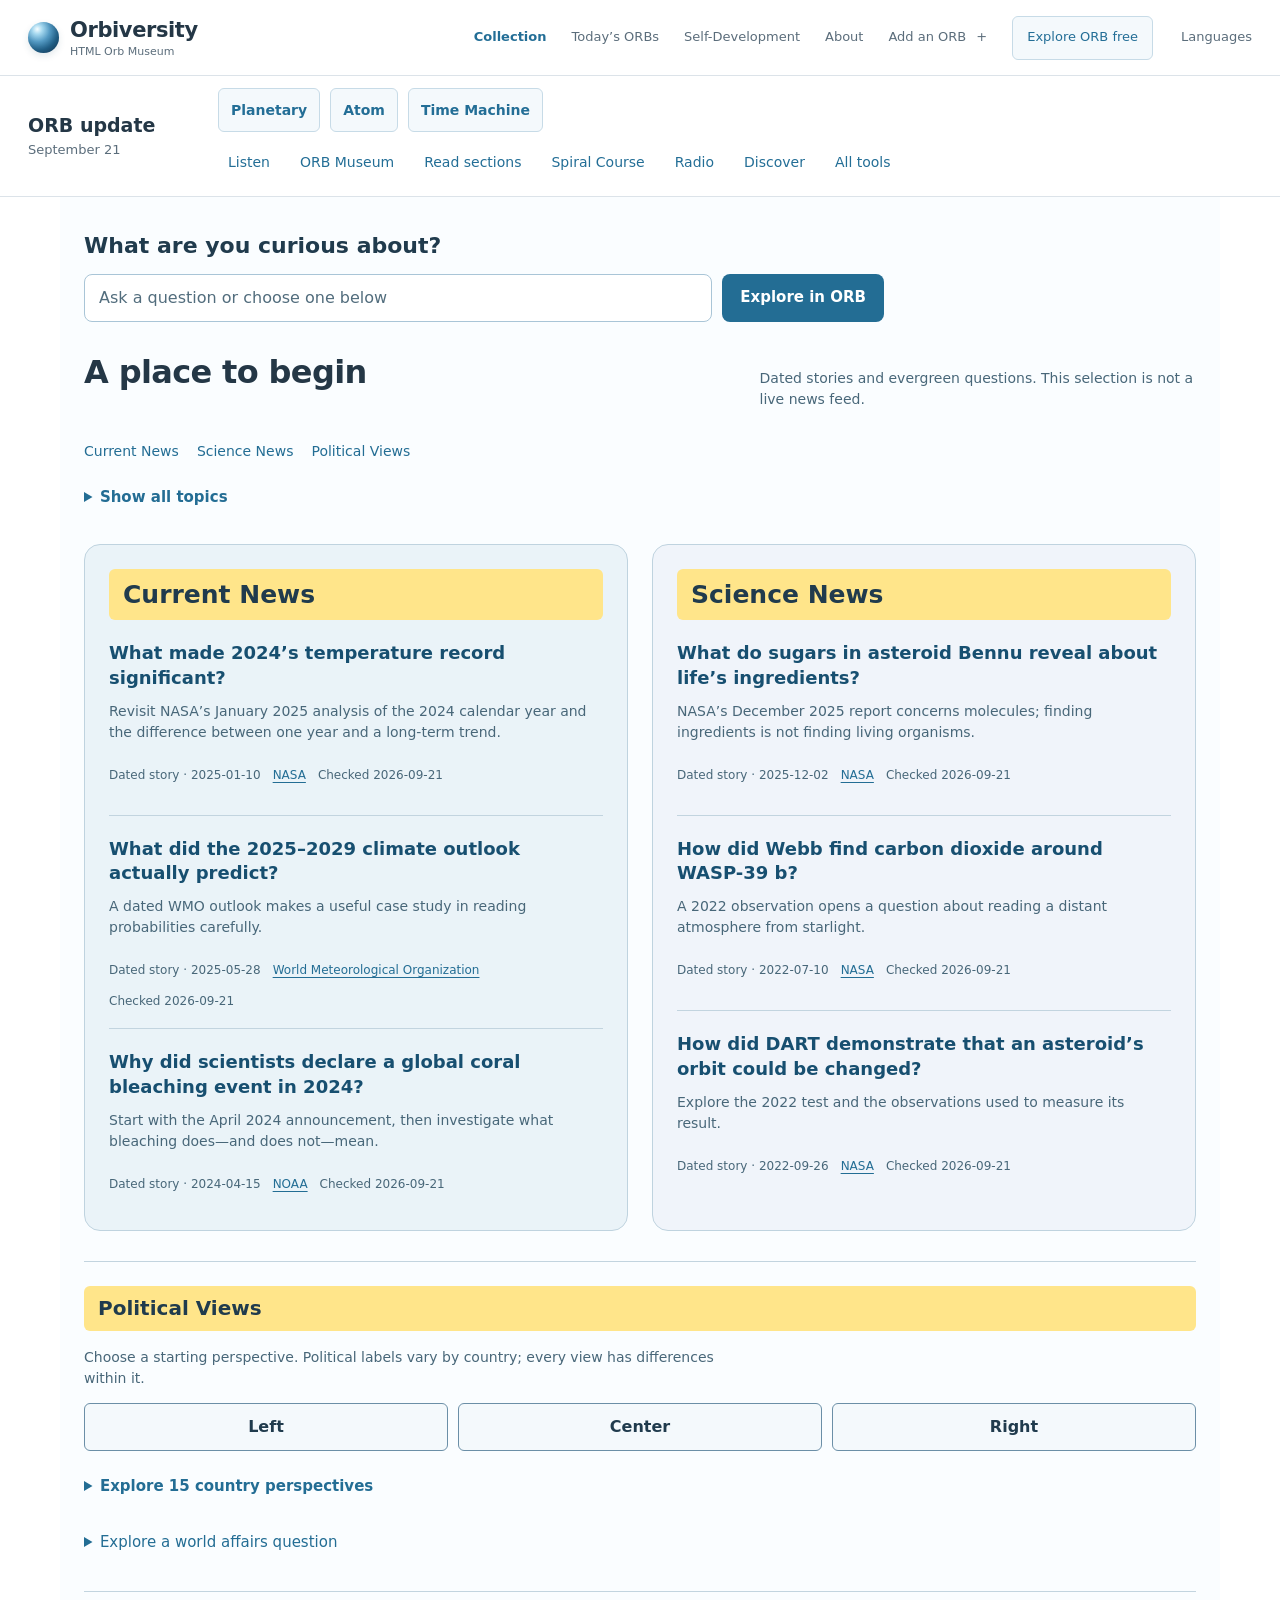
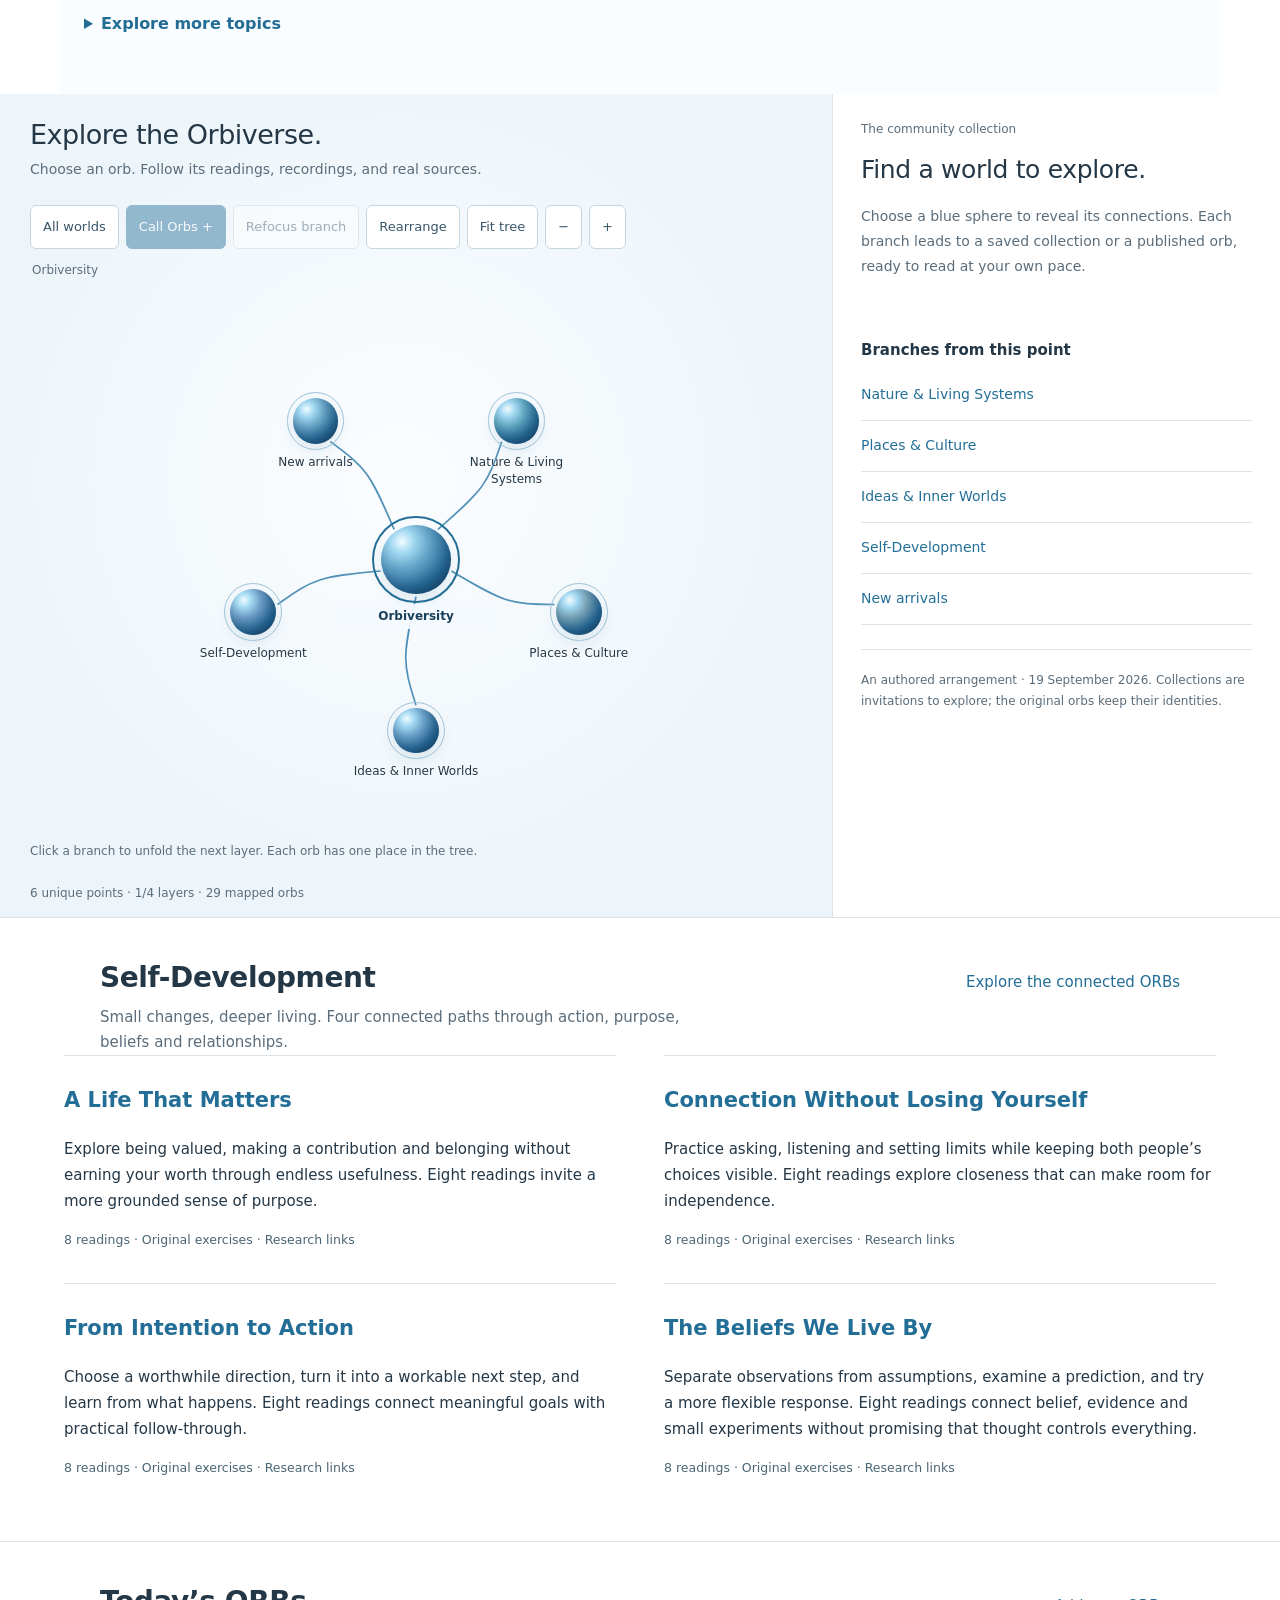
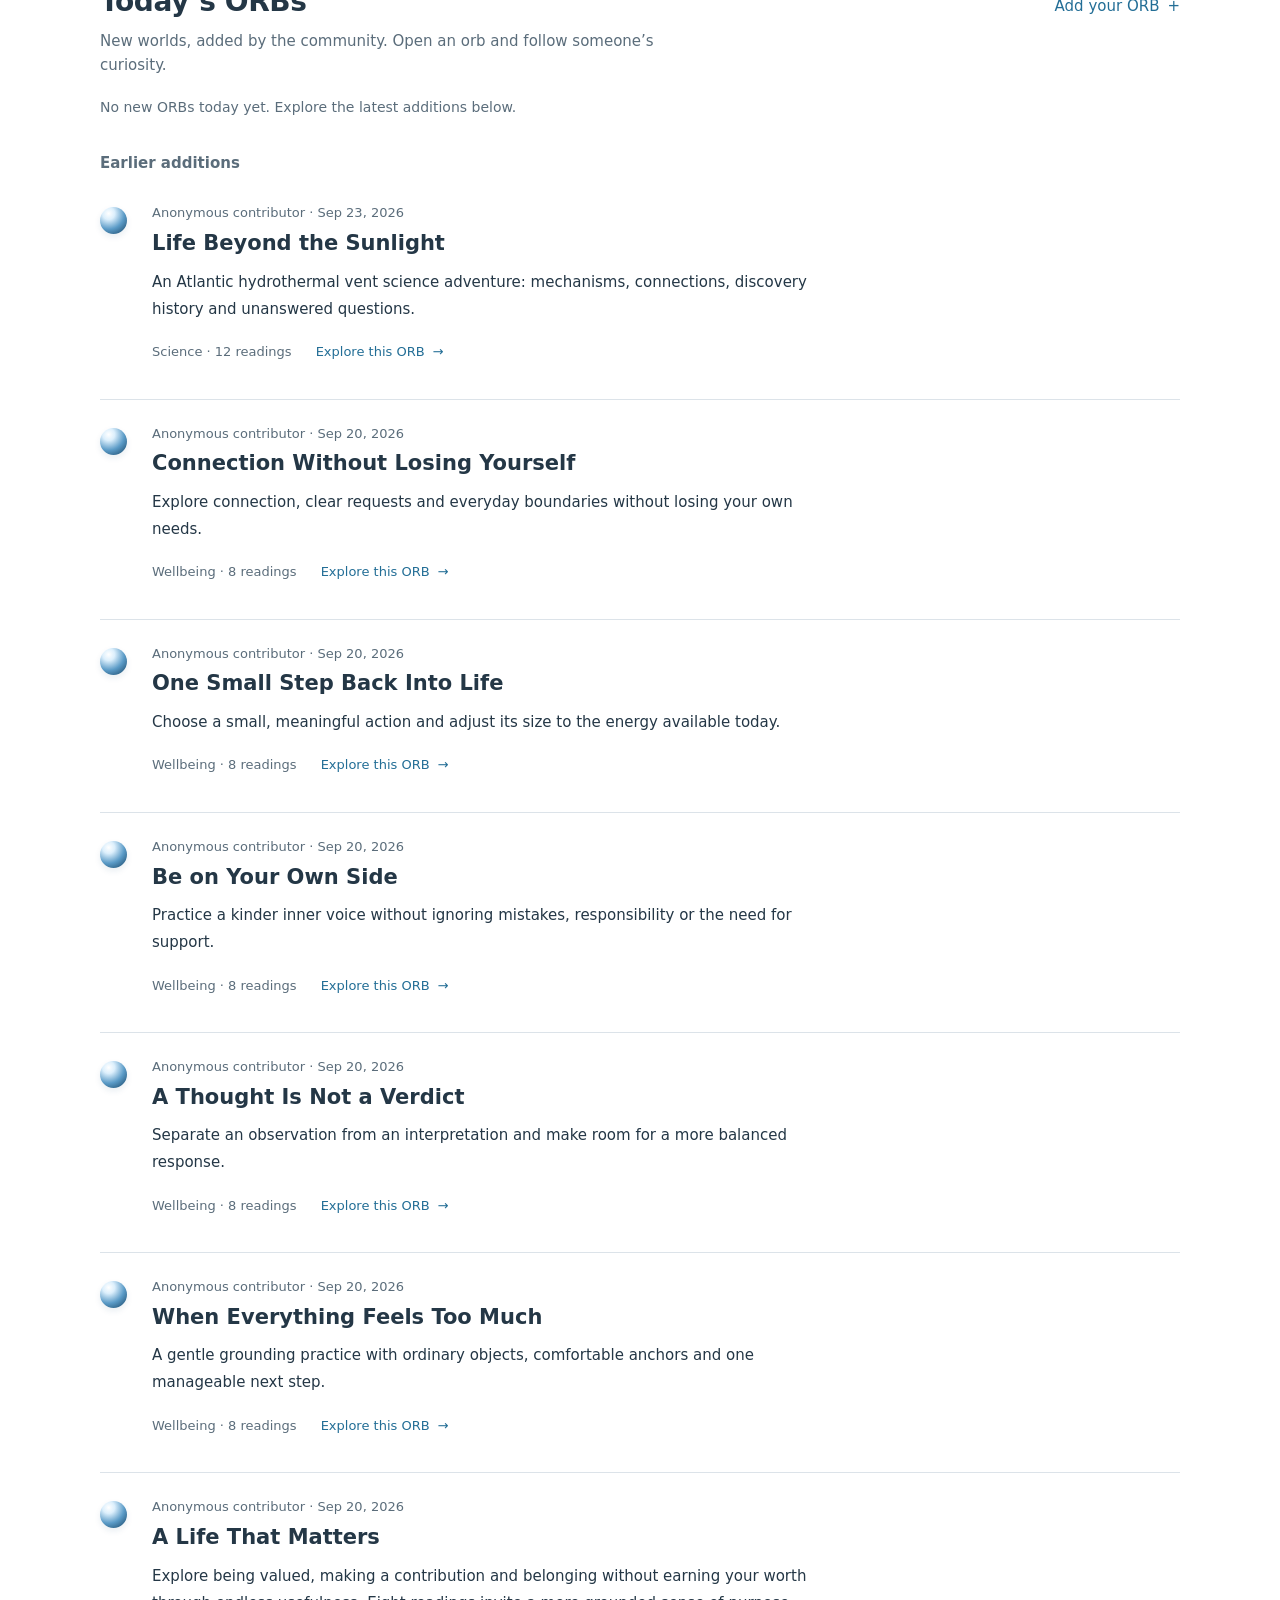
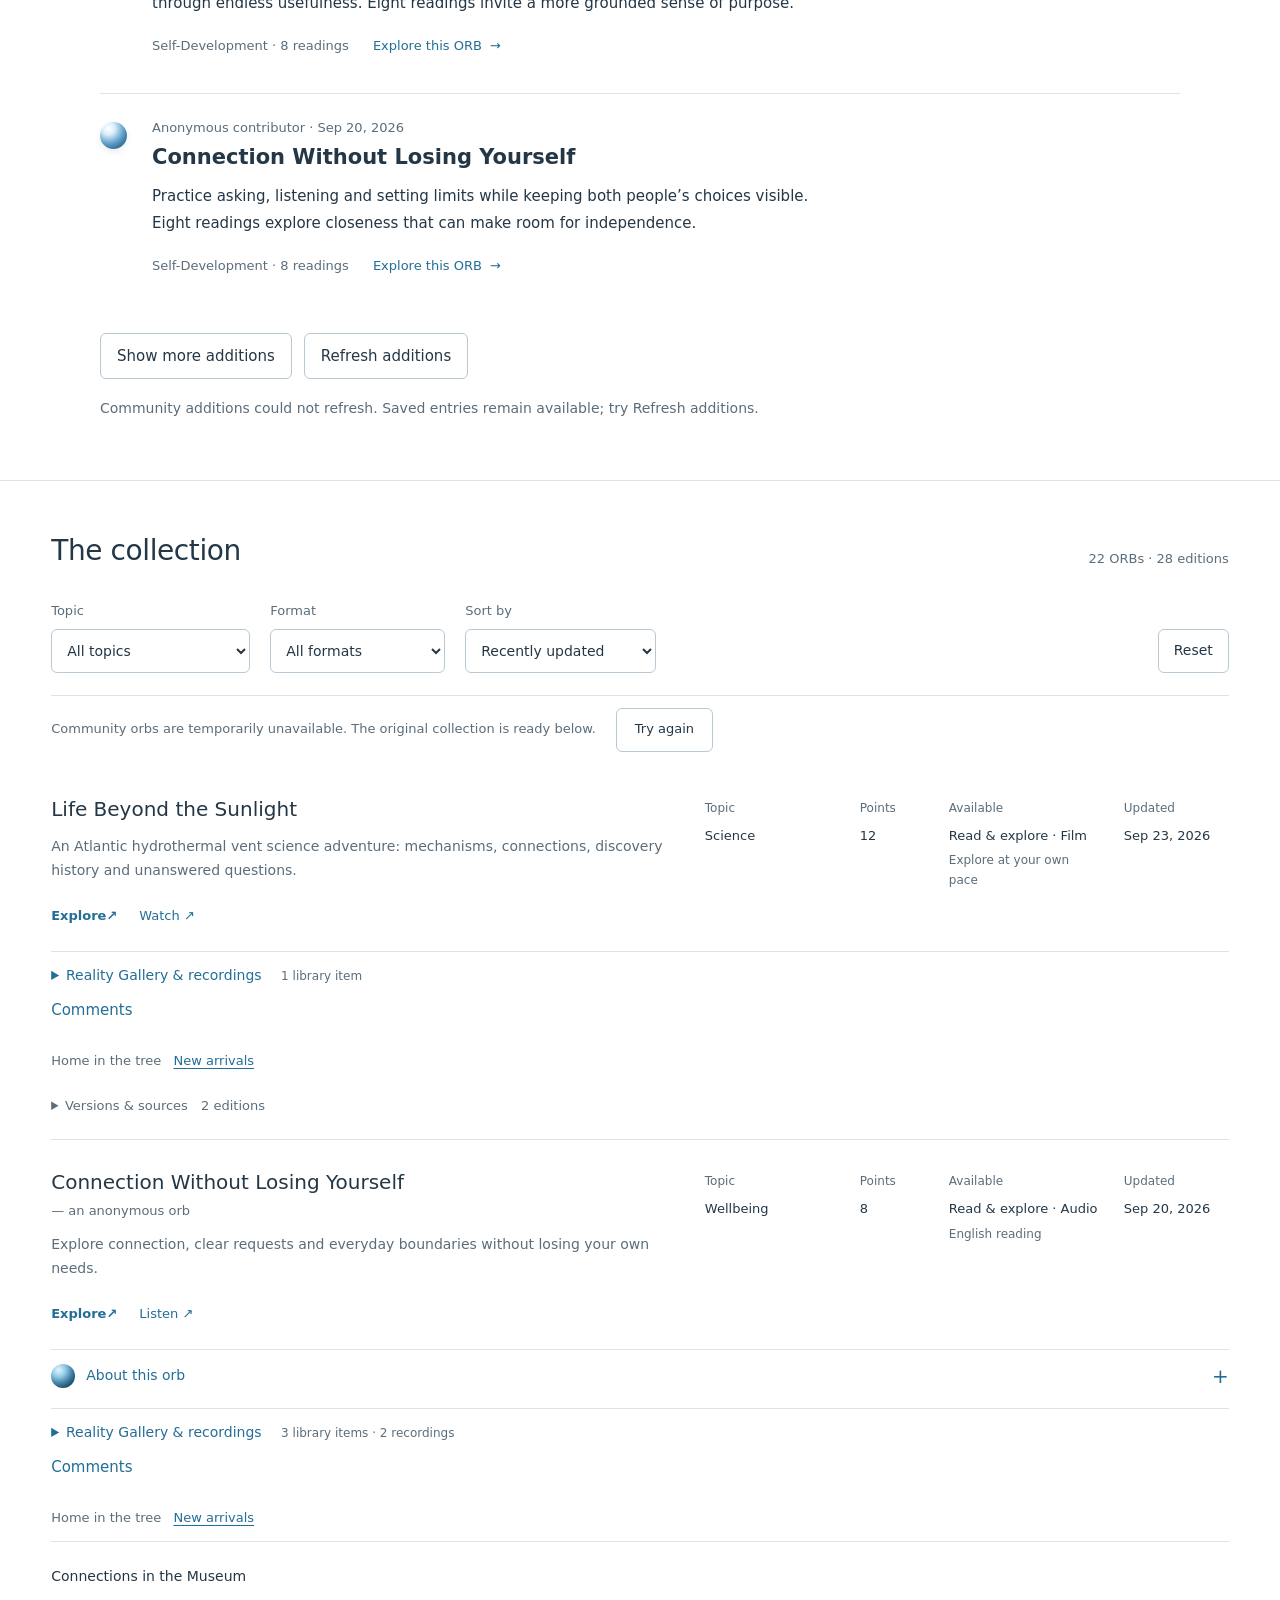
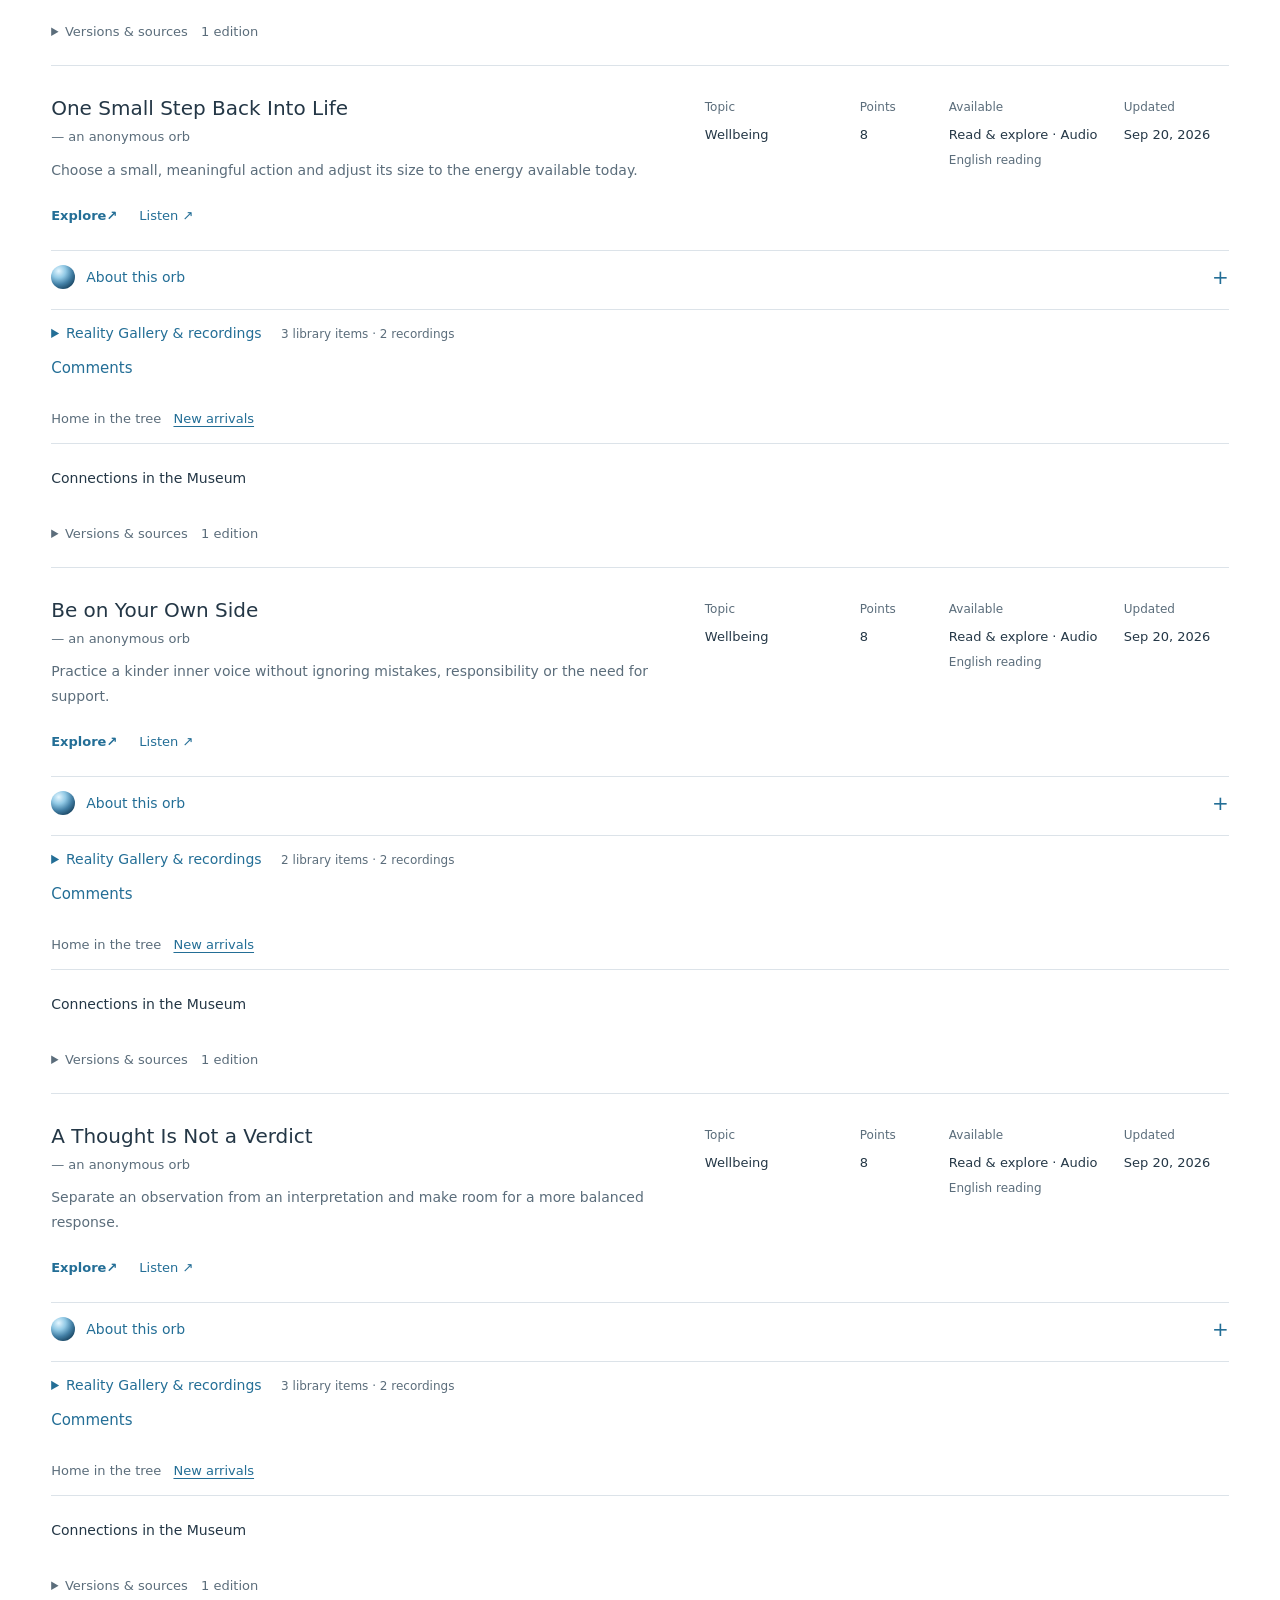
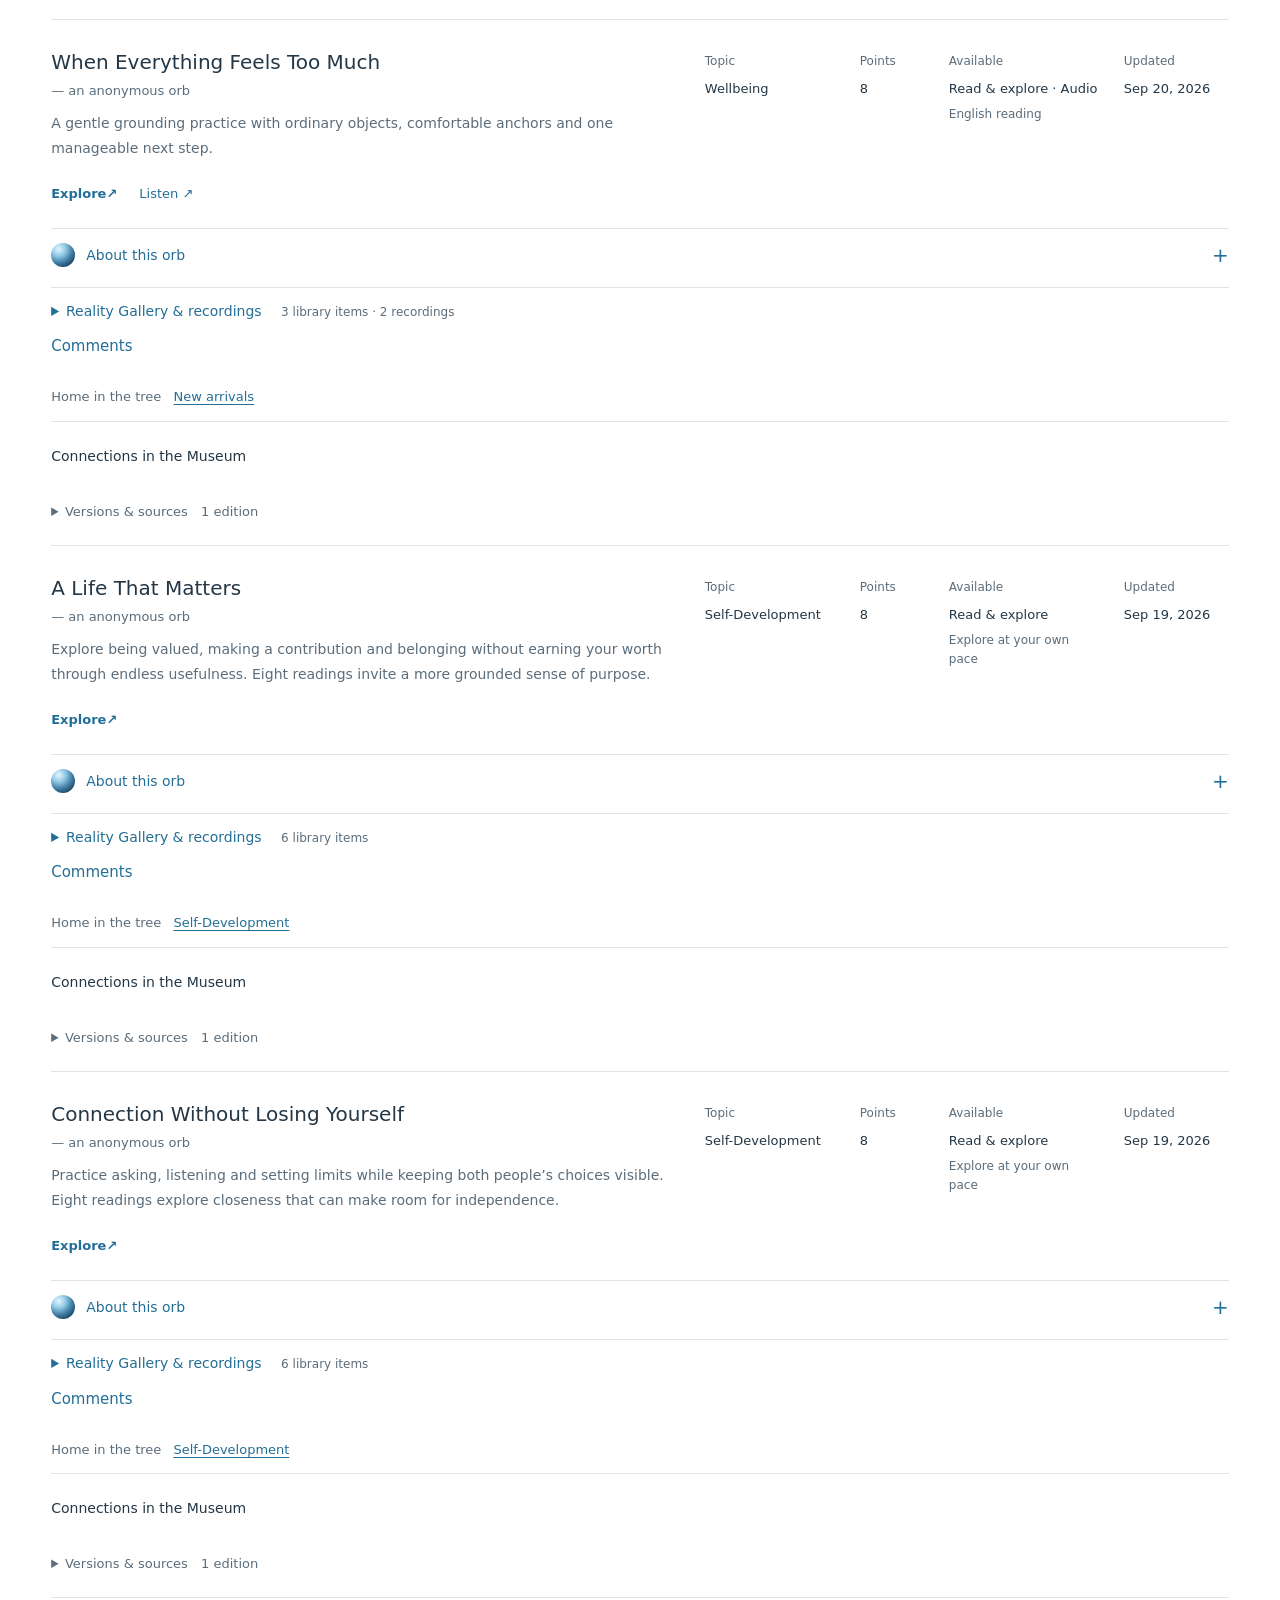
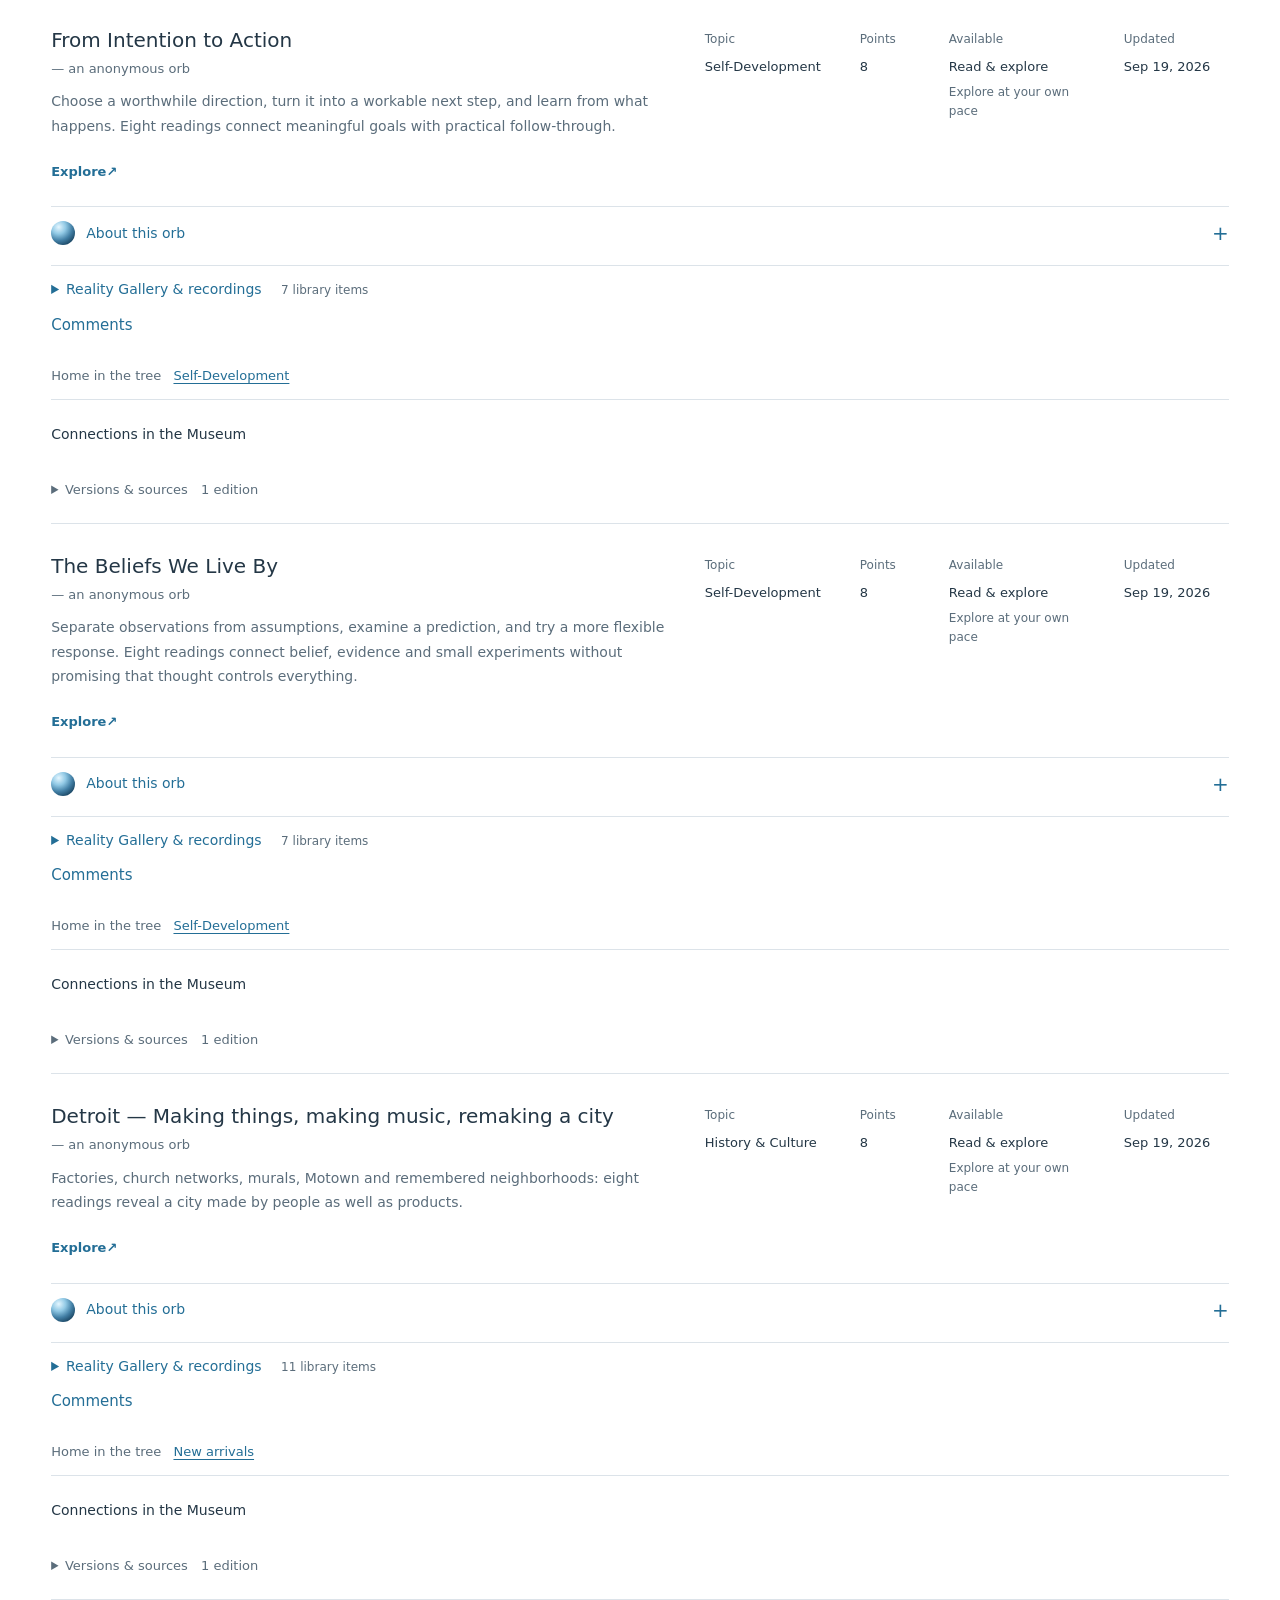
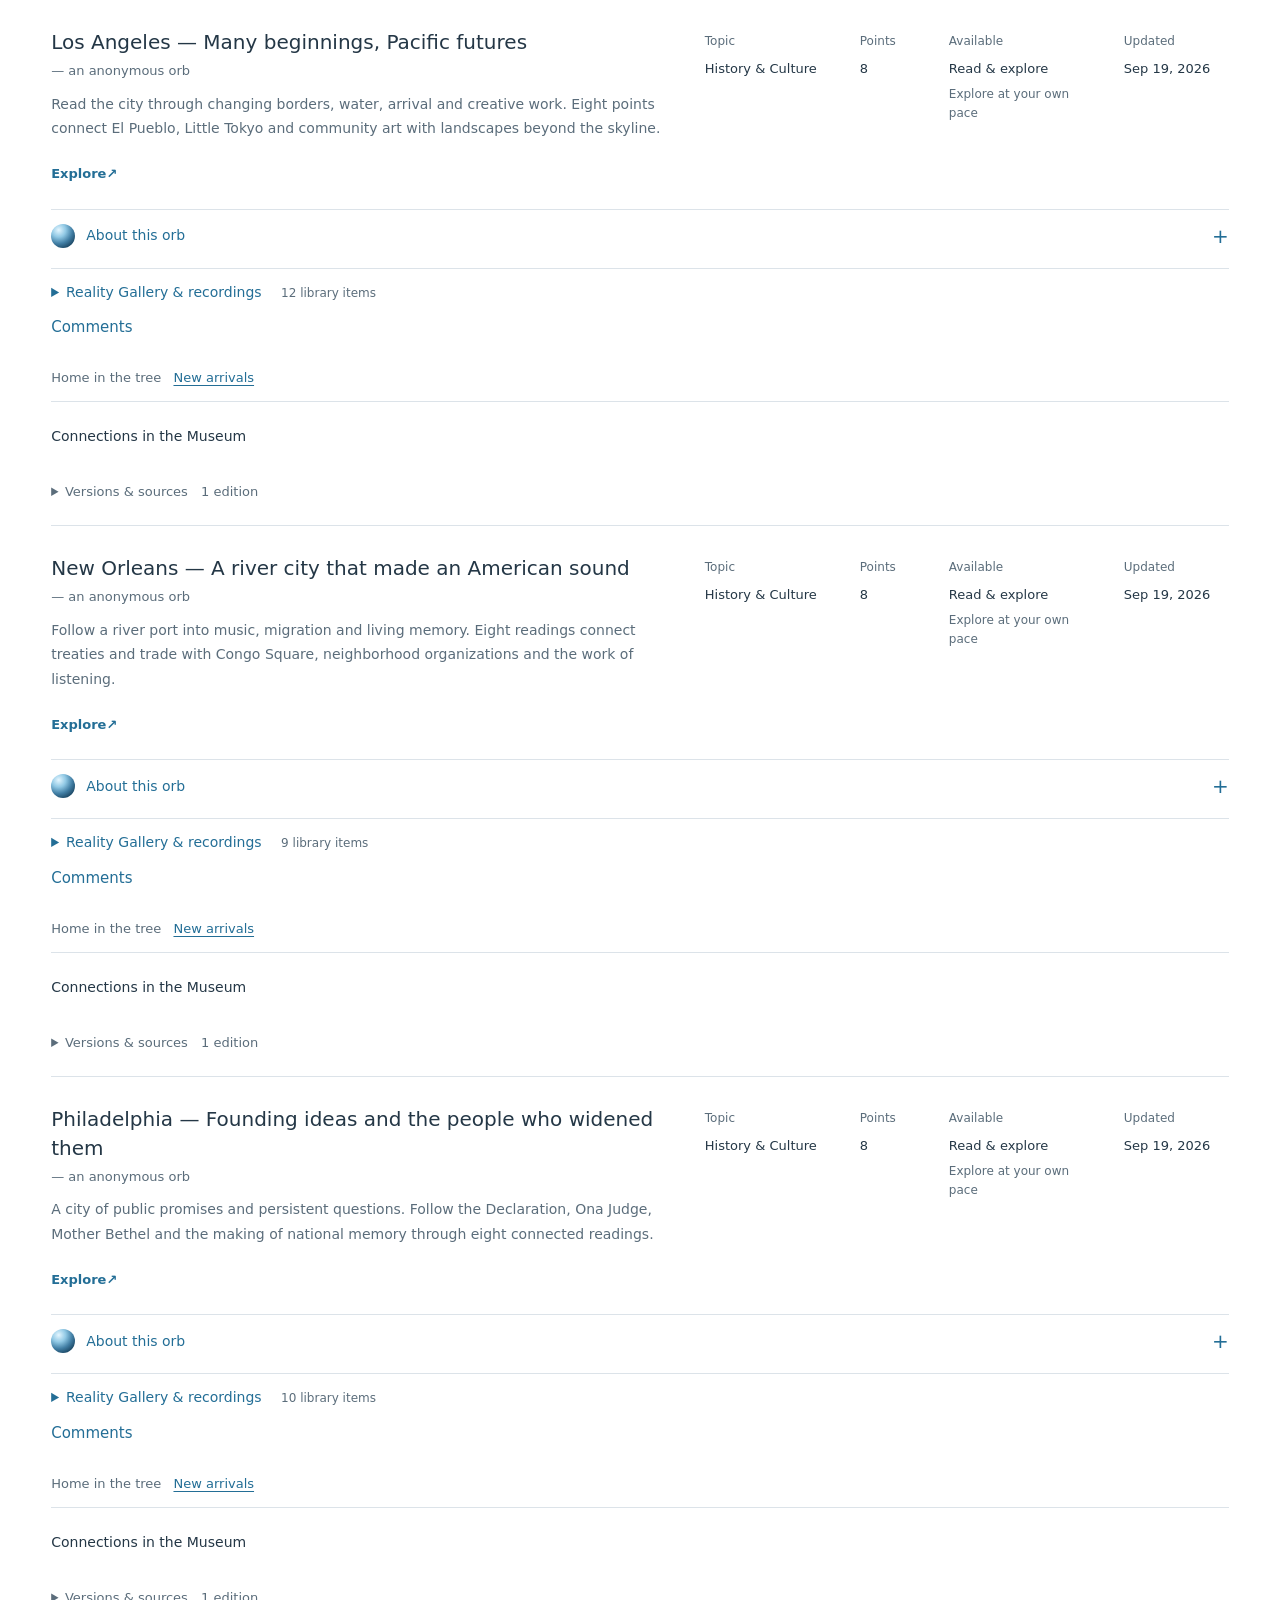
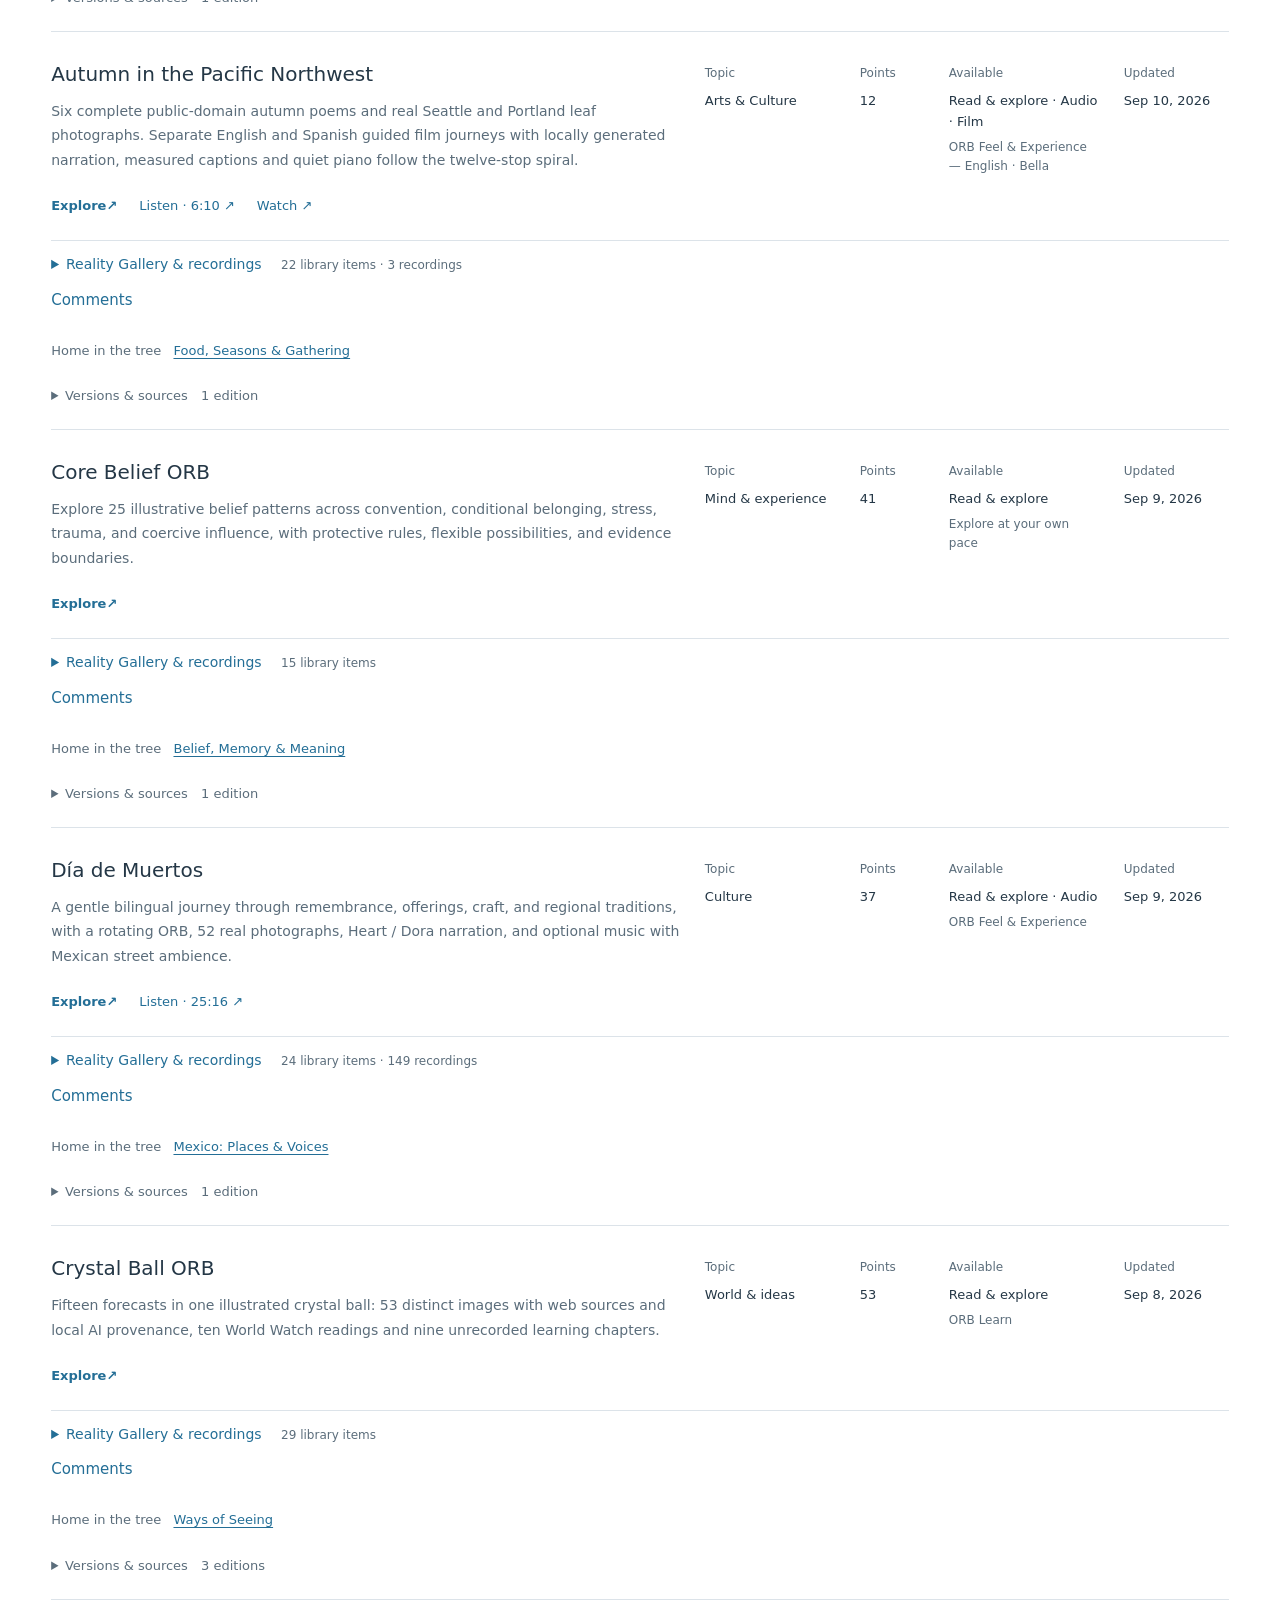
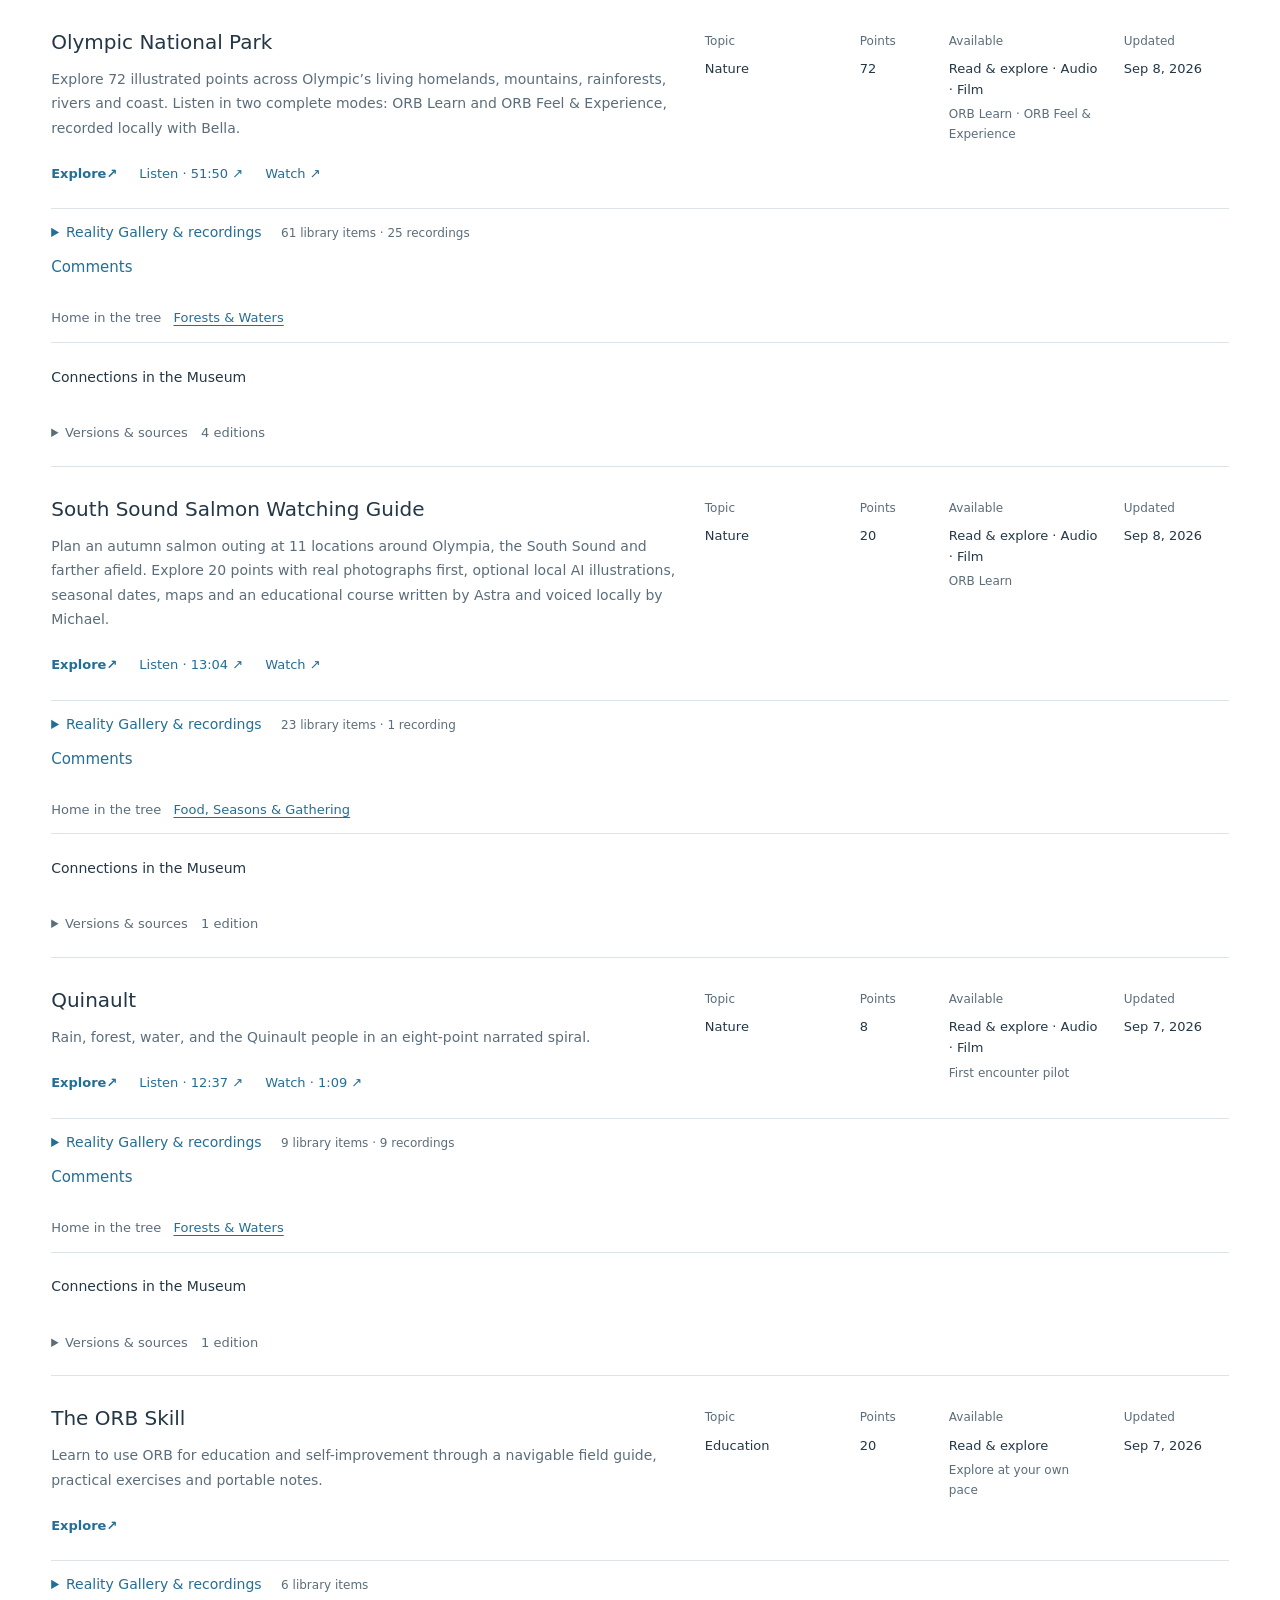
==== commit 826e9680: "Add Spanish Atlantic edition while preserving directory layout" ====
--- a/index.html
+++ b/index.html
@@ -1,116 +1,174 @@
 <!doctype html>+ 
 <html lang="en"><head><meta charset="utf-8"><meta name="viewport" content="width=device-width,initial-scale=1"><meta name="description" content="A community museum of finished HTML ORBs. Explore linked readings, source Reality Galleries, recorded journeys, and original editions."><meta name="theme-color" content="#f7f9fb"><title>Orbiversity - HTML Orb Museum</title><link rel="icon" href="orb-silver.jpg" type="image/jpeg"><link rel="stylesheet" href="vault.css?v=self-development-20260919"><link rel="stylesheet" href="languages.css"><link rel="stylesheet" href="todays-orbs.css?v=20260919"><link rel="canonical" href="https://orbiversity.com/orb-archive/">+ 
+  
 <!-- orb-discovery:start -->+ 
+  
 <meta name="google-site-verification" content="aya54Whb3DUf0XGE-lNv2AHAP24TRI1za52MRZBa41k">+ 
+  
 <meta property="og:site_name" content="Orbiversity">+ 
+  
 <meta property="og:type" content="website">+ 
+  
 <meta property="og:title" content="Orbiversity — Explore the HTML Orb Museum">+ 
+  
 <meta property="og:description" content="Explore a community collection of connected stories, historical cities, real sources, images and recordings. Choose an ORB and follow your curiosity.">+ 
+  
 <meta property="og:url" content="https://orbiversity.com/orb-archive/">+ 
+  
 <meta property="og:image" content="https://orbiversity.com/orb-archive/museum-earth-space-v2.webp">+ 
+  
 <meta property="og:image:alt" content="Earth beneath a wide, star-filled sky">+ 
+  
 <meta name="twitter:card" content="summary_large_image">+ 
+  
 <meta name="twitter:title" content="Orbiversity — Explore the HTML Orb Museum">+ 
+  
 <meta name="twitter:description" content="Explore a community collection of connected stories, historical cities, real sources, images and recordings. Choose an ORB and follow your curiosity.">+ 
+  
 <meta name="twitter:image" content="https://orbiversity.com/orb-archive/museum-earth-space-v2.webp">+ 
+  
 <meta name="twitter:image:alt" content="Earth beneath a wide, star-filled sky">+ 
+  
 <script type="application/ld+json">{"@context":"https://schema.org","@type":"CollectionPage","name":"Orbiversity — HTML Orb Museum","url":"https://orbiversity.com/orb-archive/","isAccessibleForFree":true,"mainEntity":{"@type":"ItemList","itemListElement":[{"@type":"ListItem","position":1,"name":"Quinault","url":"https://orbiversity.com/Quinault-orb/"},{"@type":"ListItem","position":2,"name":"The ORB Skill","url":"https://orbiversity.com/the-orb-skill/"},{"@type":"ListItem","position":3,"name":"Olympic National Park","url":"https://orbiversity.com/olympic-national-park/"},{"@type":"ListItem","position":4,"name":"Crystal Ball ORB","url":"https://orbiversity.com/crystal-ball-orb/"},{"@type":"ListItem","position":5,"name":"South Sound Salmon Watching Guide","url":"https://orbiversity.com/south-sound-salmon-watching-guide/"},{"@type":"ListItem","position":6,"name":"Día de Muertos","url":"https://orbiversity.com/dia-de-muertos/"},{"@type":"ListItem","position":7,"name":"Autumn in the Pacific Northwest","url":"https://orbiversity.com/autumn-in-two-orbits/"},{"@type":"ListItem","position":8,"name":"Core Belief ORB","url":"https://orbiversity.com/core-belief/"},{"@type":"ListItem","position":9,"name":"Philadelphia — Founding ideas and the people who widened them","url":"https://orbiversity.com/us250-philadelphia/"},{"@type":"ListItem","position":10,"name":"New Orleans — A river city that made an American sound","url":"https://orbiversity.com/us250-new-orleans/"},{"@type":"ListItem","position":11,"name":"Detroit — Making things, making music, remaking a city","url":"https://orbiversity.com/us250-detroit/"},{"@type":"ListItem","position":12,"name":"Los Angeles — Many beginnings, Pacific futures","url":"https://orbiversity.com/us250-los-angeles/"},{"@type":"ListItem","position":13,"name":"From Intention to Action","url":"https://orbiversity.com/from-intention-to-action/"},{"@type":"ListItem","position":14,"name":"A Life That Matters","url":"https://orbiversity.com/a-life-that-matters/"},{"@type":"ListItem","position":15,"name":"The Beliefs We Live By","url":"https://orbiversity.com/the-beliefs-we-live-by/"},{"@type":"ListItem","position":16,"name":"Connection Without Losing Yourself","url":"https://orbiversity.com/connection-without-losing-yourself/"}]}}</script>+ 
+  
 <script type="module" src="https://orbiversity.com/orb-analytics.mjs"></script>+ 
+  
 <!-- orb-discovery:end -->+ 
+  
 <link rel="stylesheet" href="./updates/2026-09-21/main-menu-orbiversity.css"><link rel="stylesheet" href="./updates/2026-09-21/homepage-discovery.css"><link rel="stylesheet" href="./updates/2026-09-21/phone-controls-orbiversity.css"></head><body><a class="skip" href="#content">Skip to content</a><header class="vault-header"><a class="brand" href="./"><span class="brand-mark" aria-hidden="true"></span><span>Orbiversity<small>HTML Orb Museum</small></span></a><nav aria-label="Main navigation"><a href="./" aria-current="page">Collection</a><a href="./#todays-orbs">Today’s ORBs</a><a href="./#self-development">Self-Development</a><a href="about.html">About</a><a class="add-orb" href="submit.html">Add an ORB <span aria-hidden="true">+</span></a><a class="app-link" href="https://www.orbforma.com/nano.html">Explore ORB free</a></nav><details class="language-menu"><summary>Languages</summary><div class="language-options"><a href="?lang=en" lang="en" data-language="en">English</a><a href="?lang=es" lang="es" data-language="es">Español</a></div></details></header><section class="orb-update-menu" aria-label="ORB main menu"><div class="orb-update-menu__heading"><h2>ORB update</h2><p>September 21</p></div><nav class="orb-update-menu__views" aria-label="ORB views"><a href="./updates/2026-09-21/update.html?view=solar&amp;from=main" title="Results orbiting this topic" aria-description="Results orbiting this topic">Planetary</a><a href="./updates/2026-09-21/update.html?view=atom&amp;from=main" title="Results inside the topic" aria-description="Results inside the topic">Atom</a><a href="./updates/2026-09-21/update.html?view=future&amp;from=main" title="Future and past outlooks around this topic" aria-description="Future and past outlooks around this topic">Time Machine</a></nav><nav class="orb-update-menu__options" aria-label="More ORB options"><a href="./updates/2026-09-21/update.html?view=listen&amp;from=main">Listen</a><a href="./updates/2026-09-21/edition-museum.html">ORB Museum</a><a href="./updates/2026-09-21/update.html?view=sections&amp;from=main">Read sections</a><a href="./updates/2026-09-21/update.html?view=course&amp;from=main">Spiral Course</a><a href="https://www.orbforma.com/radio.html">Radio</a><a href="./updates/2026-09-21/update.html?view=discovery&amp;from=main">Discover</a><a href="./updates/2026-09-21/update.html?view=tools&amp;from=main">All tools</a></nav></section><main id="content"><section id="orb-home-discovery" class="orb-discovery" aria-labelledby="orb-discovery-title" data-local-search="false"><form class="orb-discovery-search" action="https://www.orbforma.com/nano.html" method="get" role="search"><label for="orb-discovery-query">What are you curious about?</label><div><input id="orb-discovery-query" name="q" maxlength="1200" required placeholder="Ask a question or choose one below"><button type="submit">Explore in ORB</button></div></form><div class="orb-discovery-heading"><h2 id="orb-discovery-title">A place to begin</h2><p>Dated stories and evergreen questions. This selection is not a live news feed.</p></div><nav class="orb-discovery-categories" aria-label="Discover by subject"><a href="#discovery-current-news" data-orb-discovery-channel="current-news">Current News</a><a href="#discovery-science-news" data-orb-discovery-channel="science-news">Science News</a><a href="#discovery-politics" data-orb-discovery-channel="politics">Political Views</a></nav><details class="orb-discovery-directory"><summary><span class="orb-disclosure-closed">Show all topics</span><span class="orb-disclosure-open">Fewer topics</span></summary><nav class="orb-discovery-categories" aria-label="More subjects"><a href="#discovery-technology" data-orb-discovery-channel="technology">Tech</a><a href="#discovery-books" data-orb-discovery-channel="books">Books</a><a href="#discovery-products" data-orb-discovery-channel="products">Products</a><a href="#discovery-podcasts-books" data-orb-discovery-channel="podcasts-books">Podcasts</a><a href="#discovery-people" data-orb-discovery-channel="people">People &amp; Public Life</a><a href="#discovery-finance" data-orb-discovery-channel="finance">Finance &amp; Business</a><a href="#discovery-arts" data-orb-discovery-channel="arts">Arts, Film &amp; Design</a><a href="#discovery-health" data-orb-discovery-channel="health">Health, Mind &amp; Everyday Life</a><a href="#discovery-nature" data-orb-discovery-channel="nature">Planet &amp; Nature</a><a href="#discovery-places" data-orb-discovery-channel="places">Places, Travel &amp; Hidden History</a><a href="#discovery-play" data-orb-discovery-channel="play">Sports &amp; Play</a></nav></details><div class="orb-discovery-leads"><section class="orb-discovery-channel orb-discovery-lead " aria-labelledby="discovery-current-news"><h3 id="discovery-current-news" tabindex="-1">Current News</h3><article class="orb-discovery-question"><a class="orb-discovery-question-link" data-orb-discovery-question="What made 2024’s global temperature record significant, and how does a single year differ from long-term warming?" href="https://www.orbforma.com/nano.html?q=What+made+2024%E2%80%99s+global+temperature+record+significant%2C+and+how+does+a+single+year+differ+from+long-term+warming%3F">What made 2024’s temperature record significant?</a><p>Revisit NASA’s January 2025 analysis of the 2024 calendar year and the difference between one year and a long-term trend.</p><div class="orb-discovery-source"><span>Dated story · 2025-01-10</span><a href="https://www.nasa.gov/news-release/temperatures-rising-nasa-confirms-2024-warmest-year-on-record/" target="_blank" rel="noopener noreferrer">NASA</a><span>Checked 2026-09-21</span></div></article><article class="orb-discovery-question"><a class="orb-discovery-question-link" data-orb-discovery-question="What did WMO’s May 2025 outlook for 2025–2029 predict, and what can that dated estimate tell us?" href="https://www.orbforma.com/nano.html?q=What+did+WMO%E2%80%99s+May+2025+outlook+for+2025%E2%80%932029+predict%2C+and+what+can+that+dated+estimate+tell+us%3F">What did the 2025–2029 climate outlook actually predict?</a><p>A dated WMO outlook makes a useful case study in reading probabilities carefully.</p><div class="orb-discovery-source"><span>Dated story · 2025-05-28</span><a href="https://wmo.int/resources/publication-series/wmo-global-annual-decadal-climate-update/wmo-global-annual-decadal-climate-update-2025-2029" target="_blank" rel="noopener noreferrer">World Meteorological Organization</a><span>Checked 2026-09-21</span></div></article><article class="orb-discovery-question"><a class="orb-discovery-question-link" data-orb-discovery-question="Why did scientists declare a global coral bleaching event in 2024?" href="https://www.orbforma.com/nano.html?q=Why+did+scientists+declare+a+global+coral+bleaching+event+in+2024%3F">Why did scientists declare a global coral bleaching event in 2024?</a><p>Start with the April 2024 announcement, then investigate what bleaching does—and does not—mean.</p><div class="orb-discovery-source"><span>Dated story · 2024-04-15</span><a href="https://coralreefwatch.noaa.gov/satellite/research/coral_bleaching_report.php" target="_blank" rel="noopener noreferrer">NOAA</a><span>Checked 2026-09-21</span></div></article></section><section class="orb-discovery-channel orb-discovery-lead " aria-labelledby="discovery-science-news"><h3 id="discovery-science-news" tabindex="-1">Science News</h3><article class="orb-discovery-question"><a class="orb-discovery-question-link" data-orb-discovery-question="What do sugars in asteroid Bennu reveal about life’s ingredients?" href="https://www.orbforma.com/nano.html?q=What+do+sugars+in+asteroid+Bennu+reveal+about+life%E2%80%99s+ingredients%3F">What do sugars in asteroid Bennu reveal about life’s ingredients?</a><p>NASA’s December 2025 report concerns molecules; finding ingredients is not finding living organisms.</p><div class="orb-discovery-source"><span>Dated story · 2025-12-02</span><a href="https://www.nasa.gov/missions/osiris-rex/sugars-gum-stardust-found-in-nasas-asteroid-bennu-samples/" target="_blank" rel="noopener noreferrer">NASA</a><span>Checked 2026-09-21</span></div></article><article class="orb-discovery-question"><a class="orb-discovery-question-link" data-orb-discovery-question="How did Webb find carbon dioxide around WASP-39 b?" href="https://www.orbforma.com/nano.html?q=How+did+Webb+find+carbon+dioxide+around+WASP-39+b%3F">How did Webb find carbon dioxide around WASP-39 b?</a><p>A 2022 observation opens a question about reading a distant atmosphere from starlight.</p><div class="orb-discovery-source"><span>Dated story · 2022-07-10</span><a href="https://www.nasa.gov/universe/nasas-webb-detects-carbon-dioxide-in-exoplanet-atmosphere/" target="_blank" rel="noopener noreferrer">NASA</a><span>Checked 2026-09-21</span></div></article><article class="orb-discovery-question"><a class="orb-discovery-question-link" data-orb-discovery-question="How did DART demonstrate that an asteroid’s orbit could be changed?" href="https://www.orbforma.com/nano.html?q=How+did+DART+demonstrate+that+an+asteroid%E2%80%99s+orbit+could+be+changed%3F">How did DART demonstrate that an asteroid’s orbit could be changed?</a><p>Explore the 2022 test and the observations used to measure its result.</p><div class="orb-discovery-source"><span>Dated story · 2022-09-26</span><a href="https://www.nasa.gov/news-release/nasa-confirms-dart-mission-impact-changed-asteroids-motion-in-space/" target="_blank" rel="noopener noreferrer">NASA</a><span>Checked 2026-09-21</span></div></article></section></div><section class="orb-discovery-channel  orb-discovery-politics" aria-labelledby="discovery-politics"><h3 id="discovery-politics" tabindex="-1">Political Views</h3><div class="orb-political-views"><p>Choose a starting perspective. Political labels vary by country; every view has differences within it.</p><div class="orb-political-lenses" aria-label="Political spectrum"><a id="political-left" data-political-view="left" data-orb-discovery-question="Explore left-wing political ideas and approaches to public policy. Explain how their meanings differ across countries and parties. Attribute viewpoints to named sources, check current claims, distinguish evidence from opinion, and include internal disagreements and serious critiques." href="https://www.orbforma.com/nano.html?q=Explore+left-wing+political+ideas+and+approaches+to+public+policy.+Explain+how+their+meanings+differ+across+countries+and+parties.+Attribute+viewpoints+to+named+sources%2C+check+current+claims%2C+distinguish+evidence+from+opinion%2C+and+include+internal+disagreements+and+serious+critiques.">Left</a><a id="political-center" data-political-view="center" data-orb-discovery-question="Explore centrist political ideas and approaches to public policy. Explain how their meanings differ across countries and parties; do not assume the center is inherently correct or neutral. Attribute viewpoints to named sources, check current claims, distinguish evidence from opinion, and include internal disagreements and serious critiques." href="https://www.orbforma.com/nano.html?q=Explore+centrist+political+ideas+and+approaches+to+public+policy.+Explain+how+their+meanings+differ+across+countries+and+parties%3B+do+not+assume+the+center+is+inherently+correct+or+neutral.+Attribute+viewpoints+to+named+sources%2C+check+current+claims%2C+distinguish+evidence+from+opinion%2C+and+include+internal+disagreements+and+serious+critiques.">Center</a><a id="political-right" data-political-view="right" data-orb-discovery-question="Explore right-wing political ideas and approaches to public policy. Explain how their meanings differ across countries and parties. Attribute viewpoints to named sources, check current claims, distinguish evidence from opinion, and include internal disagreements and serious critiques." href="https://www.orbforma.com/nano.html?q=Explore+right-wing+political+ideas+and+approaches+to+public+policy.+Explain+how+their+meanings+differ+across+countries+and+parties.+Attribute+viewpoints+to+named+sources%2C+check+current+claims%2C+distinguish+evidence+from+opinion%2C+and+include+internal+disagreements+and+serious+critiques.">Right</a></div><details class="orb-political-countries"><summary><span class="orb-disclosure-closed">Explore 15 country perspectives</span><span class="orb-disclosure-open">Fewer perspectives</span></summary><p>Explore government, opposition, independent voices and public opinion within each country.</p><div class="orb-political-country-list" aria-label="Country perspectives"><a id="political-canada" data-political-view="canada" data-orb-discovery-question="Explore political debates in Canada and how different voices there view world affairs. Compare government positions, opposition, independent scholars and journalists, and public opinion where reliable evidence is available. Do not treat the country or its people as a single voice. Attribute viewpoints to named sources, check current claims, distinguish evidence from opinion, and include internal disagreements and serious critiques." href="https://www.orbforma.com/nano.html?q=Explore+political+debates+in+Canada+and+how+different+voices+there+view+world+affairs.+Compare+government+positions%2C+opposition%2C+independent+scholars+and+journalists%2C+and+public+opinion+where+reliable+evidence+is+available.+Do+not+treat+the+country+or+its+people+as+a+single+voice.+Attribute+viewpoints+to+named+sources%2C+check+current+claims%2C+distinguish+evidence+from+opinion%2C+and+include+internal+disagreements+and+serious+critiques.">Canada</a><a id="political-mexico" data-political-view="mexico" data-orb-discovery-question="Explore political debates in Mexico and how different voices there view world affairs. Compare government positions, opposition, independent scholars and journalists, and public opinion where reliable evidence is available. Do not treat the country or its people as a single voice. Attribute viewpoints to named sources, check current claims, distinguish evidence from opinion, and include internal disagreements and serious critiques." href="https://www.orbforma.com/nano.html?q=Explore+political+debates+in+Mexico+and+how+different+voices+there+view+world+affairs.+Compare+government+positions%2C+opposition%2C+independent+scholars+and+journalists%2C+and+public+opinion+where+reliable+evidence+is+available.+Do+not+treat+the+country+or+its+people+as+a+single+voice.+Attribute+viewpoints+to+named+sources%2C+check+current+claims%2C+distinguish+evidence+from+opinion%2C+and+include+internal+disagreements+and+serious+critiques.">Mexico</a><a id="political-brazil" data-political-view="brazil" data-orb-discovery-question="Explore political debates in Brazil and how different voices there view world affairs. Compare government positions, opposition, independent scholars and journalists, and public opinion where reliable evidence is available. Do not treat the country or its people as a single voice. Attribute viewpoints to named sources, check current claims, distinguish evidence from opinion, and include internal disagreements and serious critiques." href="https://www.orbforma.com/nano.html?q=Explore+political+debates+in+Brazil+and+how+different+voices+there+view+world+affairs.+Compare+government+positions%2C+opposition%2C+independent+scholars+and+journalists%2C+and+public+opinion+where+reliable+evidence+is+available.+Do+not+treat+the+country+or+its+people+as+a+single+voice.+Attribute+viewpoints+to+named+sources%2C+check+current+claims%2C+distinguish+evidence+from+opinion%2C+and+include+internal+disagreements+and+serious+critiques.">Brazil</a><a id="political-united-kingdom" data-political-view="united-kingdom" data-orb-discovery-question="Explore political debates in United Kingdom and how different voices there view world affairs. Compare government positions, opposition, independent scholars and journalists, and public opinion where reliable evidence is available. Do not treat the country or its people as a single voice. Attribute viewpoints to named sources, check current claims, distinguish evidence from opinion, and include internal disagreements and serious critiques." href="https://www.orbforma.com/nano.html?q=Explore+political+debates+in+United+Kingdom+and+how+different+voices+there+view+world+affairs.+Compare+government+positions%2C+opposition%2C+independent+scholars+and+journalists%2C+and+public+opinion+where+reliable+evidence+is+available.+Do+not+treat+the+country+or+its+people+as+a+single+voice.+Attribute+viewpoints+to+named+sources%2C+check+current+claims%2C+distinguish+evidence+from+opinion%2C+and+include+internal+disagreements+and+serious+critiques.">United Kingdom</a><a id="political-france" data-political-view="france" data-orb-discovery-question="Explore political debates in France and how different voices there view world affairs. Compare government positions, opposition, independent scholars and journalists, and public opinion where reliable evidence is available. Do not treat the country or its people as a single voice. Attribute viewpoints to named sources, check current claims, distinguish evidence from opinion, and include internal disagreements and serious critiques." href="https://www.orbforma.com/nano.html?q=Explore+political+debates+in+France+and+how+different+voices+there+view+world+affairs.+Compare+government+positions%2C+opposition%2C+independent+scholars+and+journalists%2C+and+public+opinion+where+reliable+evidence+is+available.+Do+not+treat+the+country+or+its+people+as+a+single+voice.+Attribute+viewpoints+to+named+sources%2C+check+current+claims%2C+distinguish+evidence+from+opinion%2C+and+include+internal+disagreements+and+serious+critiques.">France</a><a id="political-germany" data-political-view="germany" data-orb-discovery-question="Explore political debates in Germany and how different voices there view world affairs. Compare government positions, opposition, independent scholars and journalists, and public opinion where reliable evidence is available. Do not treat the country or its people as a single voice. Attribute viewpoints to named sources, check current claims, distinguish evidence from opinion, and include internal disagreements and serious critiques." href="https://www.orbforma.com/nano.html?q=Explore+political+debates+in+Germany+and+how+different+voices+there+view+world+affairs.+Compare+government+positions%2C+opposition%2C+independent+scholars+and+journalists%2C+and+public+opinion+where+reliable+evidence+is+available.+Do+not+treat+the+country+or+its+people+as+a+single+voice.+Attribute+viewpoints+to+named+sources%2C+check+current+claims%2C+distinguish+evidence+from+opinion%2C+and+include+internal+disagreements+and+serious+critiques.">Germany</a><a id="political-ukraine" data-political-view="ukraine" data-orb-discovery-question="Explore political debates in Ukraine and how different voices there view world affairs. Compare government positions, opposition, independent scholars and journalists, and public opinion where reliable evidence is available. Do not treat the country or its people as a single voice. Attribute viewpoints to named sources, check current claims, distinguish evidence from opinion, and include internal disagreements and serious critiques." href="https://www.orbforma.com/nano.html?q=Explore+political+debates+in+Ukraine+and+how+different+voices+there+view+world+affairs.+Compare+government+positions%2C+opposition%2C+independent+scholars+and+journalists%2C+and+public+opinion+where+reliable+evidence+is+available.+Do+not+treat+the+country+or+its+people+as+a+single+voice.+Attribute+viewpoints+to+named+sources%2C+check+current+claims%2C+distinguish+evidence+from+opinion%2C+and+include+internal+disagreements+and+serious+critiques.">Ukraine</a><a id="political-russia" data-political-view="russia" data-orb-discovery-question="Explore political debates in Russia and how different voices there view world affairs. Compare government positions, opposition, independent scholars and journalists, and public opinion where reliable evidence is available. Do not treat the country or its people as a single voice. Attribute viewpoints to named sources, check current claims, distinguish evidence from opinion, and include internal disagreements and serious critiques." href="https://www.orbforma.com/nano.html?q=Explore+political+debates+in+Russia+and+how+different+voices+there+view+world+affairs.+Compare+government+positions%2C+opposition%2C+independent+scholars+and+journalists%2C+and+public+opinion+where+reliable+evidence+is+available.+Do+not+treat+the+country+or+its+people+as+a+single+voice.+Attribute+viewpoints+to+named+sources%2C+check+current+claims%2C+distinguish+evidence+from+opinion%2C+and+include+internal+disagreements+and+serious+critiques.">Russia</a><a id="political-india" data-political-view="india" data-orb-discovery-question="Explore political debates in India and how different voices there view world affairs. Compare government positions, opposition, independent scholars and journalists, and public opinion where reliable evidence is available. Do not treat the country or its people as a single voice. Attribute viewpoints to named sources, check current claims, distinguish evidence from opinion, and include internal disagreements and serious critiques." href="https://www.orbforma.com/nano.html?q=Explore+political+debates+in+India+and+how+different+voices+there+view+world+affairs.+Compare+government+positions%2C+opposition%2C+independent+scholars+and+journalists%2C+and+public+opinion+where+reliable+evidence+is+available.+Do+not+treat+the+country+or+its+people+as+a+single+voice.+Attribute+viewpoints+to+named+sources%2C+check+current+claims%2C+distinguish+evidence+from+opinion%2C+and+include+internal+disagreements+and+serious+critiques.">India</a><a id="political-china" data-political-view="china" data-orb-discovery-question="Explore political debates in China and how different voices there view world affairs. Compare government positions, opposition, independent scholars and journalists, and public opinion where reliable evidence is available. Do not treat the country or its people as a single voice. Attribute viewpoints to named sources, check current claims, distinguish evidence from opinion, and include internal disagreements and serious critiques." href="https://www.orbforma.com/nano.html?q=Explore+political+debates+in+China+and+how+different+voices+there+view+world+affairs.+Compare+government+positions%2C+opposition%2C+independent+scholars+and+journalists%2C+and+public+opinion+where+reliable+evidence+is+available.+Do+not+treat+the+country+or+its+people+as+a+single+voice.+Attribute+viewpoints+to+named+sources%2C+check+current+claims%2C+distinguish+evidence+from+opinion%2C+and+include+internal+disagreements+and+serious+critiques.">China</a><a id="political-japan" data-political-view="japan" data-orb-discovery-question="Explore political debates in Japan and how different voices there view world affairs. Compare government positions, opposition, independent scholars and journalists, and public opinion where reliable evidence is available. Do not treat the country or its people as a single voice. Attribute viewpoints to named sources, check current claims, distinguish evidence from opinion, and include internal disagreements and serious critiques." href="https://www.orbforma.com/nano.html?q=Explore+political+debates+in+Japan+and+how+different+voices+there+view+world+affairs.+Compare+government+positions%2C+opposition%2C+independent+scholars+and+journalists%2C+and+public+opinion+where+reliable+evidence+is+available.+Do+not+treat+the+country+or+its+people+as+a+single+voice.+Attribute+viewpoints+to+named+sources%2C+check+current+claims%2C+distinguish+evidence+from+opinion%2C+and+include+internal+disagreements+and+serious+critiques.">Japan</a><a id="political-south-africa" data-political-view="south-africa" data-orb-discovery-question="Explore political debates in South Africa and how different voices there view world affairs. Compare government positions, opposition, independent scholars and journalists, and public opinion where reliable evidence is available. Do not treat the country or its people as a single voice. Attribute viewpoints to named sources, check current claims, distinguish evidence from opinion, and include internal disagreements and serious critiques." href="https://www.orbforma.com/nano.html?q=Explore+political+debates+in+South+Africa+and+how+different+voices+there+view+world+affairs.+Compare+government+positions%2C+opposition%2C+independent+scholars+and+journalists%2C+and+public+opinion+where+reliable+evidence+is+available.+Do+not+treat+the+country+or+its+people+as+a+single+voice.+Attribute+viewpoints+to+named+sources%2C+check+current+claims%2C+distinguish+evidence+from+opinion%2C+and+include+internal+disagreements+and+serious+critiques.">South Africa</a><a id="political-nigeria" data-political-view="nigeria" data-orb-discovery-question="Explore political debates in Nigeria and how different voices there view world affairs. Compare government positions, opposition, independent scholars and journalists, and public opinion where reliable evidence is available. Do not treat the country or its people as a single voice. Attribute viewpoints to named sources, check current claims, distinguish evidence from opinion, and include internal disagreements and serious critiques." href="https://www.orbforma.com/nano.html?q=Explore+political+debates+in+Nigeria+and+how+different+voices+there+view+world+affairs.+Compare+government+positions%2C+opposition%2C+independent+scholars+and+journalists%2C+and+public+opinion+where+reliable+evidence+is+available.+Do+not+treat+the+country+or+its+people+as+a+single+voice.+Attribute+viewpoints+to+named+sources%2C+check+current+claims%2C+distinguish+evidence+from+opinion%2C+and+include+internal+disagreements+and+serious+critiques.">Nigeria</a><a id="political-israel" data-political-view="israel" data-orb-discovery-question="Explore political debates in Israel and how different voices there view world affairs. Compare government positions, opposition, independent scholars and journalists, and public opinion where reliable evidence is available. Do not treat the country or its people as a single voice. Attribute viewpoints to named sources, check current claims, distinguish evidence from opinion, and include internal disagreements and serious critiques." href="https://www.orbforma.com/nano.html?q=Explore+political+debates+in+Israel+and+how+different+voices+there+view+world+affairs.+Compare+government+positions%2C+opposition%2C+independent+scholars+and+journalists%2C+and+public+opinion+where+reliable+evidence+is+available.+Do+not+treat+the+country+or+its+people+as+a+single+voice.+Attribute+viewpoints+to+named+sources%2C+check+current+claims%2C+distinguish+evidence+from+opinion%2C+and+include+internal+disagreements+and+serious+critiques.">Israel</a><a id="political-iran" data-political-view="iran" data-orb-discovery-question="Explore political debates in Iran and how different voices there view world affairs. Compare government positions, opposition, independent scholars and journalists, and public opinion where reliable evidence is available. Do not treat the country or its people as a single voice. Attribute viewpoints to named sources, check current claims, distinguish evidence from opinion, and include internal disagreements and serious critiques." href="https://www.orbforma.com/nano.html?q=Explore+political+debates+in+Iran+and+how+different+voices+there+view+world+affairs.+Compare+government+positions%2C+opposition%2C+independent+scholars+and+journalists%2C+and+public+opinion+where+reliable+evidence+is+available.+Do+not+treat+the+country+or+its+people+as+a+single+voice.+Attribute+viewpoints+to+named+sources%2C+check+current+claims%2C+distinguish+evidence+from+opinion%2C+and+include+internal+disagreements+and+serious+critiques.">Iran</a></div></details></div><details class="orb-political-context"><summary>Explore a world affairs question</summary><article class="orb-discovery-question"><a class="orb-discovery-question-link" data-orb-discovery-question="How do national climate pledges fit into the Paris Agreement?" href="https://www.orbforma.com/nano.html?q=How+do+national+climate+pledges+fit+into+the+Paris+Agreement%3F">How do national climate pledges fit into the Paris Agreement?</a><p>Explore the structure of nationally determined contributions; current country status needs a fresh check.</p><div class="orb-discovery-source"><span>Evergreen question</span><a href="https://unfccc.int/process-and-meetings/the-paris-agreement/nationally-determined-contributions-ndcs" target="_blank" rel="noopener noreferrer">UNFCCC</a><span>Checked 2026-09-21</span></div></article></details></section><details class="orb-discovery-more"><summary><span class="orb-disclosure-closed">Explore more topics</span><span class="orb-disclosure-open">Fewer topics</span></summary><div class="orb-discovery-primary"><section class="orb-discovery-channel  " aria-labelledby="discovery-technology"><h3 id="discovery-technology" tabindex="-1">Tech</h3><article class="orb-discovery-question"><a class="orb-discovery-question-link" data-orb-discovery-question="Why can a fluent AI answer still be wrong?" href="https://www.orbforma.com/nano.html?q=Why+can+a+fluent+AI+answer+still+be+wrong%3F">Why can a fluent AI answer still be wrong?</a><p>NIST’s 2024 generative-AI profile provides a starting point for examining confabulation and evaluation.</p><div class="orb-discovery-source"><span>Evergreen question · 2024-07-26</span><a href="https://nvlpubs.nist.gov/nistpubs/ai/NIST.AI.600-1.pdf" target="_blank" rel="noopener noreferrer">NIST</a><span>Checked 2026-09-21</span></div></article></section><section class="orb-discovery-channel  " aria-labelledby="discovery-books"><h3 id="discovery-books" tabindex="-1">Books</h3><article class="orb-discovery-question"><a class="orb-discovery-question-link" data-orb-discovery-question="Why can the same book have several ISBNs?" href="https://www.orbforma.com/nano.html?q=Why+can+the+same+book+have+several+ISBNs%3F">Why can the same book have several ISBNs?</a><p>A translation, a revised text and a different format can each need a distinct ISBN. Explore how one work becomes several identifiable editions.</p><div class="orb-discovery-source"><span>Evergreen question</span><a href="https://www.isbn-international.org/node/88" target="_blank" rel="noopener noreferrer">International ISBN Agency</a><span>Checked 2026-09-21</span></div></article></section><section class="orb-discovery-channel  " aria-labelledby="discovery-products"><h3 id="discovery-products" tabindex="-1">Products</h3><article class="orb-discovery-question"><a class="orb-discovery-question-link" data-orb-discovery-question="How can an E Ink screen hold an image after its power is removed?" href="https://www.orbforma.com/nano.html?q=How+can+an+E+Ink+screen+hold+an+image+after+its+power+is+removed%3F">How can an E Ink screen hold an image after its power is removed?</a><p>E Ink describes a bistable display: energy changes the image, but is not needed to hold it. Explore how that differs from powering an entire e-reader.</p><div class="orb-discovery-source"><span>Evergreen question</span><a href="https://www.eink.com/tech/detail/Benefits" target="_blank" rel="noopener noreferrer">E Ink</a><span>Checked 2026-09-21</span></div></article></section><section class="orb-discovery-channel  " aria-labelledby="discovery-podcasts-books"><h3 id="discovery-podcasts-books" tabindex="-1">Podcasts</h3><article class="orb-discovery-question"><a class="orb-discovery-question-link" data-orb-discovery-question="What can ocean colour and ocean height tell us together?" href="https://www.orbforma.com/nano.html?q=What+can+ocean+colour+and+ocean+height+tell+us+together%3F">What can ocean colour and ocean height tell us together?</a><p>An evergreen episode selection: NASA’s Curious Universe, 22 April 2025. No popularity ranking is claimed.</p><div class="orb-discovery-source"><span>Dated story · 2025-04-22</span><a href="https://www.nasa.gov/podcasts/curious-universe/earth-series-the-ocean/" target="_blank" rel="noopener noreferrer">NASA</a><span>Checked 2026-09-21</span></div></article></section><section class="orb-discovery-channel  " aria-labelledby="discovery-people"><h3 id="discovery-people" tabindex="-1">People &amp; Public Life</h3><article class="orb-discovery-question"><a class="orb-discovery-question-link" data-orb-discovery-question="Why did John Glenn ask Katherine Johnson to check the numbers?" href="https://www.orbforma.com/nano.html?q=Why+did+John+Glenn+ask+Katherine+Johnson+to+check+the+numbers%3F">Why did John Glenn ask Katherine Johnson to check the numbers?</a><p>Trace a public, documented story about mathematical judgment and early spaceflight.</p><div class="orb-discovery-source"><span>Evergreen question</span><a href="https://science.nasa.gov/people/katherine-johnson/" target="_blank" rel="noopener noreferrer">NASA</a><span>Checked 2026-09-21</span></div></article></section><section class="orb-discovery-channel  " aria-labelledby="discovery-finance"><h3 id="discovery-finance" tabindex="-1">Finance &amp; Business</h3><article class="orb-discovery-question"><a class="orb-discovery-question-link" data-orb-discovery-question="Why is inflation more than the price of a single purchase?" href="https://www.orbforma.com/nano.html?q=Why+is+inflation+more+than+the+price+of+a+single+purchase%3F">Why is inflation more than the price of a single purchase?</a><p>Compare a personal price experience with an economy-wide index. This is an evergreen explainer.</p><div class="orb-discovery-source"><span>Evergreen question</span><a href="https://www.federalreserve.gov/faqs/economy_14419.htm" target="_blank" rel="noopener noreferrer">Federal Reserve</a><span>Checked 2026-09-21</span></div></article></section><section class="orb-discovery-channel  " aria-labelledby="discovery-arts"><h3 id="discovery-arts" tabindex="-1">Arts, Film &amp; Design</h3><article class="orb-discovery-question"><a class="orb-discovery-question-link" data-orb-discovery-question="How did a bicycle wheel on a stool change the question of art?" href="https://www.orbforma.com/nano.html?q=How+did+a+bicycle+wheel+on+a+stool+change+the+question+of+art%3F">How did a bicycle wheel on a stool change the question of art?</a><p>Look closely at Duchamp’s work and distinguish MoMA’s 1951 version from the lost 1913 original.</p><div class="orb-discovery-source"><span>Evergreen question</span><a href="https://www.moma.org/collection/works/81631" target="_blank" rel="noopener noreferrer">Museum of Modern Art</a><span>Checked 2026-09-21</span></div></article></section><section class="orb-discovery-channel  " aria-labelledby="discovery-health"><h3 id="discovery-health" tabindex="-1">Health, Mind &amp; Everyday Life</h3><article class="orb-discovery-question"><a class="orb-discovery-question-link" data-orb-discovery-question="What is the body doing while we sleep?" href="https://www.orbforma.com/nano.html?q=What+is+the+body+doing+while+we+sleep%3F">What is the body doing while we sleep?</a><p>An evidence-based introduction to sleep across body systems, for general learning.</p><div class="orb-discovery-source"><span>Evergreen question</span><a href="https://www.nhlbi.nih.gov/health/sleep/why-sleep-important" target="_blank" rel="noopener noreferrer">NHLBI, NIH</a><span>Checked 2026-09-21</span></div></article></section><section class="orb-discovery-channel  " aria-labelledby="discovery-nature"><h3 id="discovery-nature" tabindex="-1">Planet &amp; Nature</h3><article class="orb-discovery-question"><a class="orb-discovery-question-link" data-orb-discovery-question="Why does dissolved carbon make shell-building harder?" href="https://www.orbforma.com/nano.html?q=Why+does+dissolved+carbon+make+shell-building+harder%3F">Why does dissolved carbon make shell-building harder?</a><p>Follow the chemistry behind ocean acidification and the limits of a single global measure.</p><div class="orb-discovery-source"><span>Evergreen question · 2024-06-16</span><a href="https://oceanservice.noaa.gov/facts/acidification.html" target="_blank" rel="noopener noreferrer">NOAA</a><span>Checked 2026-09-21</span></div></article></section><section class="orb-discovery-channel  " aria-labelledby="discovery-places"><h3 id="discovery-places" tabindex="-1">Places, Travel &amp; Hidden History</h3><article class="orb-discovery-question"><a class="orb-discovery-question-link" data-orb-discovery-question="What happened between arrival and admission at Ellis Island?" href="https://www.orbforma.com/nano.html?q=What+happened+between+arrival+and+admission+at+Ellis+Island%3F">What happened between arrival and admission at Ellis Island?</a><p>Use the National Park Service’s historical record to explore an immigration station beyond its symbol.</p><div class="orb-discovery-source"><span>Evergreen question</span><a href="https://home.nps.gov/elis/learn/historyculture/index.htm" target="_blank" rel="noopener noreferrer">US National Park Service</a><span>Checked 2026-09-21</span></div></article></section><section class="orb-discovery-channel  " aria-labelledby="discovery-play"><h3 id="discovery-play" tabindex="-1">Sports &amp; Play</h3><article class="orb-discovery-question"><a class="orb-discovery-question-link" data-orb-discovery-question="What makes a curveball curve?" href="https://www.orbforma.com/nano.html?q=What+makes+a+curveball+curve%3F">What makes a curveball curve?</a><p>Explore spinning balls, aerodynamic forces and what a simplified model leaves out.</p><div class="orb-discovery-source"><span>Evergreen question</span><a href="https://www1.grc.nasa.gov/beginners-guide-to-aeronautics/lift-of-a-baseball/" target="_blank" rel="noopener noreferrer">NASA Glenn Research Center</a><span>Checked 2026-09-21</span></div></article></section></div></details></section><div class="vault-workspace"><section class="vault-studio" aria-labelledby="studio-title"><div class="studio-heading"><p class="eyebrow">A community museum</p><h1 id="studio-title">Explore the Orbiverse.</h1><p>A living collection of readings, recordings, and real sources.</p></div><div class="orb-field" aria-label="Browse saved ORBs"><svg class="orbit-lines" viewBox="0 0 100 100" preserveAspectRatio="none" aria-hidden="true"><ellipse cx="50" cy="46" rx="34" ry="30"/><ellipse cx="50" cy="46" rx="21" ry="35" transform="rotate(36 50 46)"/></svg><a class="vault-orb is-featured" href="https://orbiversity.com/orb-learn-thoughts/" data-orb="orb-learn-thoughts" style="--x:50%;--y:38%" aria-label="Explore A Thought Is Not a Verdict"><span class="orb-sphere" aria-hidden="true"></span><span class="orb-label">A Thought Is Not a Verdict</span><span class="orb-type">Wellbeing</span></a><a class="vault-orb" href="https://orbiversity.com/orb-learn-self-compassion/" data-orb="orb-learn-self-compassion" style="--x:23%;--y:25%" aria-label="Explore Be on Your Own Side"><span class="orb-sphere" aria-hidden="true"></span><span class="orb-label">Be on Your Own Side</span><span class="orb-type">Wellbeing</span></a><a class="vault-orb" href="https://orbiversity.com/orb-learn-connection/" data-orb="orb-learn-connection" style="--x:78%;--y:21%" aria-label="Explore Connection Without Losing Yourself"><span class="orb-sphere" aria-hidden="true"></span><span class="orb-label">Connection Without Losing Yourself</span><span class="orb-type">Wellbeing</span></a><a class="vault-orb" href="https://orbiversity.com/orb-learn-small-steps/" data-orb="orb-learn-small-steps" style="--x:16%;--y:57%" aria-label="Explore One Small Step Back Into Life"><span class="orb-sphere" aria-hidden="true"></span><span class="orb-label">One Small Step Back Into Life</span><span class="orb-type">Wellbeing</span></a><a class="vault-orb" href="https://orbiversity.com/orb-learn-grounding/" data-orb="orb-learn-grounding" style="--x:79%;--y:57%" aria-label="Explore When Everything Feels Too Much"><span class="orb-sphere" aria-hidden="true"></span><span class="orb-label">When Everything Feels Too Much</span><span class="orb-type">Wellbeing</span></a><a class="vault-orb" href="https://orbiversity.com/a-life-that-matters/" data-orb="a-life-that-matters" style="--x:34%;--y:72%" aria-label="Explore A Life That Matters"><span class="orb-sphere" aria-hidden="true"></span><span class="orb-label">A Life That Matters</span><span class="orb-type">Self-Development</span></a><a class="vault-orb" href="https://orbiversity.com/connection-without-losing-yourself/" data-orb="connection-without-losing-yourself" style="--x:62%;--y:70%" aria-label="Explore Connection Without Losing Yourself"><span class="orb-sphere" aria-hidden="true"></span><span class="orb-label">Connection Without Losing Yourself</span><span class="orb-type">Self-Development</span></a><a class="vault-orb" href="https://orbiversity.com/us250-detroit/" data-orb="us250-detroit" style="--x:49%;--y:11%" aria-label="Explore Detroit — Making things, making music, remaking a city"><span class="orb-sphere" aria-hidden="true"></span><span class="orb-label">Detroit — Making things, making music, remaking a city</span><span class="orb-type">History &amp; Culture</span></a></div><div class="studio-bottom"><span>Connected ideas. A shared world.</span><a href="#entries">Visit the collection <span aria-hidden="true">↓</span></a></div></section><aside class="vault-overview" aria-label="Featured ORB" id="orb-overview"><p class="eyebrow">Wellbeing</p><h2>A Thought Is Not a Verdict<span class="orb-byline"> — an anonymous orb</span></h2><p class="overview-description">Separate an observation from an interpretation and make room for a more balanced response.</p><p class="overview-meta">8 readings · Recorded audio</p><a class="primary-link" href="https://orbiversity.com/orb-learn-thoughts/">Enter this ORB <span aria-hidden="true">↗</span></a><a class="edition-link" href="#orb-orb-learn-thoughts">Reality Gallery, recordings & editions</a><details class="orb-about-point"><summary><span class="about-point-sphere" aria-hidden="true"></span><span>About this orb</span><span class="about-point-chevron" aria-hidden="true">+</span></summary><div class="orb-about-reading"><p class="about-attribution">A Thought Is Not a Verdict — an anonymous orb</p></div></details><div class="overview-listen"><h3>Also inside</h3><ul><li><a href="https://orbiversity.com/orb-learn-thoughts/">English reading <span aria-hidden="true">↗</span></a><small></small></li><li><a href="https://orbiversity.com/orb-learn-thoughts/">Lectura en español <span aria-hidden="true">↗</span></a><small></small></li></ul></div><p class="vault-note">A finished world of readings and real sources. Follow its links at your own pace.</p></aside></div><section class="todays-orbs self-development-collection" id="self-development" aria-labelledby="self-development-title"><div class="arrival-heading"><div><h2 id="self-development-title">Self-Development</h2><p>Small changes, deeper living. Four connected paths through action, purpose, beliefs and relationships.</p></div><a href="./?map=self-development">Explore the connected ORBs</a></div><div class="self-development-links"><article><h3><a href="https://orbiversity.com/a-life-that-matters/">A Life That Matters</a></h3><p>Explore being valued, making a contribution and belonging without earning your worth through endless usefulness. Eight readings invite a more grounded sense of purpose.</p><small>8 readings · Original exercises · Research links</small></article><article><h3><a href="https://orbiversity.com/connection-without-losing-yourself/">Connection Without Losing Yourself</a></h3><p>Practice asking, listening and setting limits while keeping both people’s choices visible. Eight readings explore closeness that can make room for independence.</p><small>8 readings · Original exercises · Research links</small></article><article><h3><a href="https://orbiversity.com/from-intention-to-action/">From Intention to Action</a></h3><p>Choose a worthwhile direction, turn it into a workable next step, and learn from what happens. Eight readings connect meaningful goals with practical follow-through.</p><small>8 readings · Original exercises · Research links</small></article><article><h3><a href="https://orbiversity.com/the-beliefs-we-live-by/">The Beliefs We Live By</a></h3><p>Separate observations from assumptions, examine a prediction, and try a more flexible response. Eight readings connect belief, evidence and small experiments without promising that thought controls everything.</p><small>8 readings · Original exercises · Research links</small></article></div></section><section class="todays-orbs" id="todays-orbs" aria-labelledby="today-title"><div class="arrival-heading"><div><h2 id="today-title">Today’s ORBs</h2><p>New worlds, added by the community. Open an orb and follow someone’s curiosity.</p></div><a href="submit.html">Add your ORB <span aria-hidden="true">+</span></a></div><div class="arrival-body" id="arrival-body"><ol class="arrival-list"><li class="arrival-group"><h3>Latest additions</h3></li><li class="arrival"><span class="arrival-orb" aria-hidden="true"></span><article><div class="arrival-meta"><span>Anonymous contributor</span><span aria-hidden="true"> · </span><time datetime="2026-09-20T04:28:31.097Z">Sep 19, 2026</time></div><h3><a href="https://orbiversity.com/orb-learn-connection/">Connection Without Losing Yourself</a></h3><p>Explore connection, clear requests and everyday boundaries without losing your own needs.</p><div class="arrival-foot">Wellbeing · 8 readings<a href="https://orbiversity.com/orb-learn-connection/">Explore this ORB <span aria-hidden="true">→</span></a></div></article></li><li class="arrival"><span class="arrival-orb" aria-hidden="true"></span><article><div class="arrival-meta"><span>Anonymous contributor</span><span aria-hidden="true"> · </span><time datetime="2026-09-20T04:28:27.398Z">Sep 19, 2026</time></div><h3><a href="https://orbiversity.com/orb-learn-small-steps/">One Small Step Back Into Life</a></h3><p>Choose a small, meaningful action and adjust its size to the energy available today.</p><div class="arrival-foot">Wellbeing · 8 readings<a href="https://orbiversity.com/orb-learn-small-steps/">Explore this ORB <span aria-hidden="true">→</span></a></div></article></li><li class="arrival"><span class="arrival-orb" aria-hidden="true"></span><article><div class="arrival-meta"><span>Anonymous contributor</span><span aria-hidden="true"> · </span><time datetime="2026-09-20T04:28:23.858Z">Sep 19, 2026</time></div><h3><a href="https://orbiversity.com/orb-learn-self-compassion/">Be on Your Own Side</a></h3><p>Practice a kinder inner voice without ignoring mistakes, responsibility or the need for support.</p><div class="arrival-foot">Wellbeing · 8 readings<a href="https://orbiversity.com/orb-learn-self-compassion/">Explore this ORB <span aria-hidden="true">→</span></a></div></article></li><li class="arrival"><span class="arrival-orb" aria-hidden="true"></span><article><div class="arrival-meta"><span>Anonymous contributor</span><span aria-hidden="true"> · </span><time datetime="2026-09-20T04:28:20.438Z">Sep 19, 2026</time></div><h3><a href="https://orbiversity.com/orb-learn-thoughts/">A Thought Is Not a Verdict</a></h3><p>Separate an observation from an interpretation and make room for a more balanced response.</p><div class="arrival-foot">Wellbeing · 8 readings<a href="https://orbiversity.com/orb-learn-thoughts/">Explore this ORB <span aria-hidden="true">→</span></a></div></article></li><li class="arrival"><span class="arrival-orb" aria-hidden="true"></span><article><div class="arrival-meta"><span>Anonymous contributor</span><span aria-hidden="true"> · </span><time datetime="2026-09-20T04:28:17.158Z">Sep 19, 2026</time></div><h3><a href="https://orbiversity.com/orb-learn-grounding/">When Everything Feels Too Much</a></h3><p>A gentle grounding practice with ordinary objects, comfortable anchors and one manageable next step.</p><div class="arrival-foot">Wellbeing · 8 readings<a href="https://orbiversity.com/orb-learn-grounding/">Explore this ORB <span aria-hidden="true">→</span></a></div></article></li><li class="arrival"><span class="arrival-orb" aria-hidden="true"></span><article><div class="arrival-meta"><span>Anonymous contributor</span><span aria-hidden="true"> · </span><time datetime="2026-09-20T00:03:30.836Z">Sep 19, 2026</time></div><h3><a href="https://orbiversity.com/a-life-that-matters/">A Life That Matters</a></h3><p>Explore being valued, making a contribution and belonging without earning your worth through endless usefulness. Eight readings invite a more grounded sense of purpose.</p><div class="arrival-foot">Self-Development · 8 readings<a href="https://orbiversity.com/a-life-that-matters/">Explore this ORB <span aria-hidden="true">→</span></a></div></article></li><li class="arrival"><span class="arrival-orb" aria-hidden="true"></span><article><div class="arrival-meta"><span>Anonymous contributor</span><span aria-hidden="true"> · </span><time datetime="2026-09-20T00:03:30.836Z">Sep 19, 2026</time></div><h3><a href="https://orbiversity.com/connection-without-losing-yourself/">Connection Without Losing Yourself</a></h3><p>Practice asking, listening and setting limits while keeping both people’s choices visible. Eight readings explore closeness that can make room for independence.</p><div class="arrival-foot">Self-Development · 8 readings<a href="https://orbiversity.com/connection-without-losing-yourself/">Explore this ORB <span aria-hidden="true">→</span></a></div></article></li><li class="arrival"><span class="arrival-orb" aria-hidden="true"></span><article><div class="arrival-meta"><span>Anonymous contributor</span><span aria-hidden="true"> · </span><time datetime="2026-09-20T00:03:30.836Z">Sep 19, 2026</time></div><h3><a href="https://orbiversity.com/from-intention-to-action/">From Intention to Action</a></h3><p>Choose a worthwhile direction, turn it into a workable next step, and learn from what happens. Eight readings connect meaningful goals with practical follow-through.</p><div class="arrival-foot">Self-Development · 8 readings<a href="https://orbiversity.com/from-intention-to-action/">Explore this ORB <span aria-hidden="true">→</span></a></div></article></li></ol></div><div class="arrival-actions"><button id="arrival-more" type="button" hidden>Show more additions</button><button id="arrival-refresh" type="button" hidden>Refresh additions</button></div><p id="arrival-status" class="arrival-status" role="status">Recent additions from the saved collection. Community additions load when connected.</p></section><section class="vault-catalog" aria-labelledby="catalog-title"><div class="catalog-heading"><div><p class="eyebrow">The permanent collection</p><h2 id="catalog-title">The collection</h2></div><p><span id="count" role="status" aria-live="polite">21 ORBs</span><span class="edition-total"> · 26 editions</span></p></div><form class="vault-filters" hidden aria-label="Filter the collection"><label>Topic<select id="topic" aria-label="Topic"><option value="all">All topics</option><option value="Arts &amp; Culture">Arts &amp; Culture</option><option value="Culture">Culture</option><option value="Education">Education</option><option value="History &amp; Culture">History &amp; Culture</option><option value="Mind &amp; experience">Mind &amp; experience</option><option value="Nature">Nature</option><option value="Self-Development">Self-Development</option><option value="Wellbeing">Wellbeing</option><option value="World &amp; ideas">World &amp; ideas</option></select></label><label>Format<select id="format" aria-label="Format"><option value="all">All formats</option><option value="reading">Read &amp; explore</option><option value="audio">With narration</option><option value="video">With video</option></select></label><label>Sort by<select id="sort" aria-label="Sort by"><option value="updated">Recently updated</option><option value="newest">Newest added</option><option value="title">Title A–Z</option></select></label><button type="button" id="clear">Reset</button></form><div class="publication-feed-state"><p id="publication-status" role="status" aria-live="polite">The original collection is ready. Loading community orbs…</p><button id="publication-retry" type="button" hidden>Try again</button></div><div id="entries"><article id="orb-orb-learn-thoughts" class="orb-row" data-orb-id="orb-learn-thoughts"><div class="orb-main"><div class="orb-name"><h2><a href="https://orbiversity.com/orb-learn-thoughts/">A Thought Is Not a Verdict<span class="orb-byline"> — an anonymous orb</span></a></h2><span class="kind">Read &amp; listen</span></div><p class="description">Separate an observation from an interpretation and make room for a more balanced response.</p><div class="row-actions"><a class="explore" href="https://orbiversity.com/orb-learn-thoughts/" aria-label="Explore A Thought Is Not a Verdict">Explore <span aria-hidden="true">↗</span></a><a href="https://orbiversity.com/orb-learn-thoughts/" aria-label="Listen to A Thought Is Not a Verdict">Listen ↗</a></div></div><div class="cell topic-cell"><span class="mobile-label">Topic</span>Wellbeing</div><div class="cell points-cell"><span class="mobile-label">Points</span>8</div><div class="cell formats-cell"><span class="mobile-label">Available</span><span>Read &amp; explore · Audio</span><small>English reading</small></div><div class="cell date-cell"><span class="mobile-label">Updated</span><time datetime="2026-09-20">Sep 20, 2026</time></div><details class="orb-about-point"><summary><span class="about-point-sphere" aria-hidden="true"></span><span>About this orb</span><span class="about-point-chevron" aria-hidden="true">+</span></summary><div class="orb-about-reading"><p class="about-attribution">A Thought Is Not a Verdict — an anonymous orb</p></div></details><details class="museum-holdings"><summary>Reality Gallery & recordings <span>3 library items · 2 recordings</span></summary><div class="holdings-grid"><section><h3>Reality Gallery & sources</h3><ul><li><a href="https://www.nhs.uk/every-mind-matters/mental-wellbeing-tips/self-help-cbt-techniques/reframing-unhelpful-thoughts/">Reframing unhelpful thoughts <span aria-hidden="true">↗</span></a><small>website</small></li><li><a href="https://www.who.int/publications-detail-redirect/9789240003927">Doing What Matters in Times of Stress <span aria-hidden="true">↗</span></a><small>website</small></li><li><a href="https://github.com/visualizationcreation/orb-learn-thoughts/tree/0396e17a81f2a0acc4ce36d37b34abdf48e77862">Edition source files <span aria-hidden="true">↗</span></a><small>Source record</small></li></ul></section><section><h3>Listen to this edition</h3><ul><li><a href="https://orbiversity.com/orb-learn-thoughts/">English reading <span aria-hidden="true">↗</span></a><small></small></li><li><a href="https://orbiversity.com/orb-learn-thoughts/">Lectura en español <span aria-hidden="true">↗</span></a><small></small></li></ul></section></div></details><details class="version-details"><summary>Versions &amp; sources <span>1 edition</span></summary><div class="version-body"><ul><li><div class="edition-title"><a href="https://orbiversity.com/orb-learn-thoughts/">ORB Learn · Bilingual reading &amp; listening</a><span>Authored with Codex</span></div><p>Orbiversity illustrated reading &amp; listening · Published Sep 20, 2026</p><p>8 readings · English / Español · ElevenLabs Gentle Guide</p><p>ORB skill version: not recorded · <a href="https://github.com/visualizationcreation/orb-learn-thoughts/tree/0396e17a81f2a0acc4ce36d37b34abdf48e77862">Source snapshot ↗</a></p><p>A Little More Room — optional educational practices, not treatment. Original AI illustrations and recorded narration.</p></li></ul><a class="repo-link" href="https://github.com/visualizationcreation/orb-learn-thoughts">GitHub repository ↗</a></div></details></article>+ 
 <article id="orb-orb-learn-self-compassion" class="orb-row" data-orb-id="orb-learn-self-compassion"><div class="orb-main"><div class="orb-name"><h2><a href="https://orbiversity.com/orb-learn-self-compassion/">Be on Your Own Side<span class="orb-byline"> — an anonymous orb</span></a></h2><span class="kind">Read &amp; listen</span></div><p class="description">Practice a kinder inner voice without ignoring mistakes, responsibility or the need for support.</p><div class="row-actions"><a class="explore" href="https://orbiversity.com/orb-learn-self-compassion/" aria-label="Explore Be on Your Own Side">Explore <span aria-hidden="true">↗</span></a><a href="https://orbiversity.com/orb-learn-self-compassion/" aria-label="Listen to Be on Your Own Side">Listen ↗</a></div></div><div class="cell topic-cell"><span class="mobile-label">Topic</span>Wellbeing</div><div class="cell points-cell"><span class="mobile-label">Points</span>8</div><div class="cell formats-cell"><span class="mobile-label">Available</span><span>Read &amp; explore · Audio</span><small>English reading</small></div><div class="cell date-cell"><span class="mobile-label">Updated</span><time datetime="2026-09-20">Sep 20, 2026</time></div><details class="orb-about-point"><summary><span class="about-point-sphere" aria-hidden="true"></span><span>About this orb</span><span class="about-point-chevron" aria-hidden="true">+</span></summary><div class="orb-about-reading"><p class="about-attribution">Be on Your Own Side — an anonymous orb</p></div></details><details class="museum-holdings"><summary>Reality Gallery & recordings <span>2 library items · 2 recordings</span></summary><div class="holdings-grid"><section><h3>Reality Gallery & sources</h3><ul><li><a href="https://www.cci.health.wa.gov.au/Resources/Looking-After-Yourself/Self-Compassion">Building self-compassion <span aria-hidden="true">↗</span></a><small>website</small></li><li><a href="https://github.com/visualizationcreation/orb-learn-self-compassion/tree/cedd556492cf230b7628122d6e8722f80c689bd2">Edition source files <span aria-hidden="true">↗</span></a><small>Source record</small></li></ul></section><section><h3>Listen to this edition</h3><ul><li><a href="https://orbiversity.com/orb-learn-self-compassion/">English reading <span aria-hidden="true">↗</span></a><small></small></li><li><a href="https://orbiversity.com/orb-learn-self-compassion/">Lectura en español <span aria-hidden="true">↗</span></a><small></small></li></ul></section></div></details><details class="version-details"><summary>Versions &amp; sources <span>1 edition</span></summary><div class="version-body"><ul><li><div class="edition-title"><a href="https://orbiversity.com/orb-learn-self-compassion/">ORB Learn · Bilingual reading &amp; listening</a><span>Authored with Codex</span></div><p>Orbiversity illustrated reading &amp; listening · Published Sep 20, 2026</p><p>8 readings · English / Español · ElevenLabs Gentle Guide</p><p>ORB skill version: not recorded · <a href="https://github.com/visualizationcreation/orb-learn-self-compassion/tree/cedd556492cf230b7628122d6e8722f80c689bd2">Source snapshot ↗</a></p><p>A Little More Room — optional educational practices, not treatment. Original AI illustrations and recorded narration.</p></li></ul><a class="repo-link" href="https://github.com/visualizationcreation/orb-learn-self-compassion">GitHub repository ↗</a></div></details></article>+ 
 <article id="orb-orb-learn-connection" class="orb-row" data-orb-id="orb-learn-connection"><div class="orb-main"><div class="orb-name"><h2><a href="https://orbiversity.com/orb-learn-connection/">Connection Without Losing Yourself<span class="orb-byline"> — an anonymous orb</span></a></h2><span class="kind">Read &amp; listen</span></div><p class="description">Explore connection, clear requests and everyday boundaries without losing your own needs.</p><div class="row-actions"><a class="explore" href="https://orbiversity.com/orb-learn-connection/" aria-label="Explore Connection Without Losing Yourself">Explore <span aria-hidden="true">↗</span></a><a href="https://orbiversity.com/orb-learn-connection/" aria-label="Listen to Connection Without Losing Yourself">Listen ↗</a></div></div><div class="cell topic-cell"><span class="mobile-label">Topic</span>Wellbeing</div><div class="cell points-cell"><span class="mobile-label">Points</span>8</div><div class="cell formats-cell"><span class="mobile-label">Available</span><span>Read &amp; explore · Audio</span><small>English reading</small></div><div class="cell date-cell"><span class="mobile-label">Updated</span><time datetime="2026-09-20">Sep 20, 2026</time></div><details class="orb-about-point"><summary><span class="about-point-sphere" aria-hidden="true"></span><span>About this orb</span><span class="about-point-chevron" aria-hidden="true">+</span></summary><div class="orb-about-reading"><p class="about-attribution">Connection Without Losing Yourself — an anonymous orb</p></div></details><details class="museum-holdings"><summary>Reality Gallery & recordings <span>3 library items · 2 recordings</span></summary><div class="holdings-grid"><section><h3>Reality Gallery & sources</h3><ul><li><a href="https://www.nih.gov/health-information/your-healthiest-self-wellness-toolkits/social-wellness-toolkit">Social Wellness Toolkit <span aria-hidden="true">↗</span></a><small>website</small></li><li><a href="https://www.nimh.nih.gov/health/topics/caring-for-your-mental-health">Caring for Your Mental Health <span aria-hidden="true">↗</span></a><small>website</small></li><li><a href="https://github.com/visualizationcreation/orb-learn-connection/tree/cd534bc69807867d37060a0784cc0ffade90a517">Edition source files <span aria-hidden="true">↗</span></a><small>Source record</small></li></ul></section><section><h3>Listen to this edition</h3><ul><li><a href="https://orbiversity.com/orb-learn-connection/">English reading <span aria-hidden="true">↗</span></a><small></small></li><li><a href="https://orbiversity.com/orb-learn-connection/">Lectura en español <span aria-hidden="true">↗</span></a><small></small></li></ul></section></div></details><details class="version-details"><summary>Versions &amp; sources <span>1 edition</span></summary><div class="version-body"><ul><li><div class="edition-title"><a href="https://orbiversity.com/orb-learn-connection/">ORB Learn · Bilingual reading &amp; listening</a><span>Authored with Codex</span></div><p>Orbiversity illustrated reading &amp; listening · Published Sep 20, 2026</p><p>8 readings · English / Español · ElevenLabs Gentle Guide</p><p>ORB skill version: not recorded · <a href="https://github.com/visualizationcreation/orb-learn-connection/tree/cd534bc69807867d37060a0784cc0ffade90a517">Source snapshot ↗</a></p><p>A Little More Room — optional educational practices, not treatment. Original AI illustrations and recorded narration.</p></li></ul><a class="repo-link" href="https://github.com/visualizationcreation/orb-learn-connection">GitHub repository ↗</a></div></details></article>+ 
 <article id="orb-orb-learn-small-steps" class="orb-row" data-orb-id="orb-learn-small-steps"><div class="orb-main"><div class="orb-name"><h2><a href="https://orbiversity.com/orb-learn-small-steps/">One Small Step Back Into Life<span class="orb-byline"> — an anonymous orb</span></a></h2><span class="kind">Read &amp; listen</span></div><p class="description">Choose a small, meaningful action and adjust its size to the energy available today.</p><div class="row-actions"><a class="explore" href="https://orbiversity.com/orb-learn-small-steps/" aria-label="Explore One Small Step Back Into Life">Explore <span aria-hidden="true">↗</span></a><a href="https://orbiversity.com/orb-learn-small-steps/" aria-label="Listen to One Small Step Back Into Life">Listen ↗</a></div></div><div class="cell topic-cell"><span class="mobile-label">Topic</span>Wellbeing</div><div class="cell points-cell"><span class="mobile-label">Points</span>8</div><div class="cell formats-cell"><span class="mobile-label">Available</span><span>Read &amp; explore · Audio</span><small>English reading</small></div><div class="cell date-cell"><span class="mobile-label">Updated</span><time datetime="2026-09-20">Sep 20, 2026</time></div><details class="orb-about-point"><summary><span class="about-point-sphere" aria-hidden="true"></span><span>About this orb</span><span class="about-point-chevron" aria-hidden="true">+</span></summary><div class="orb-about-reading"><p class="about-attribution">One Small Step Back Into Life — an anonymous orb</p></div></details><details class="museum-holdings"><summary>Reality Gallery & recordings <span>3 library items · 2 recordings</span></summary><div class="holdings-grid"><section><h3>Reality Gallery & sources</h3><ul><li><a href="https://www.nhs.uk/every-mind-matters/mental-wellbeing-tips/self-help-cbt-techniques/tackling-your-to-do-list/">Tackling your to-do list <span aria-hidden="true">↗</span></a><small>website</small></li><li><a href="https://www.nhs.uk/mental-health/conditions/depression-in-adults/treatment/">Treatment for depression <span aria-hidden="true">↗</span></a><small>website</small></li><li><a href="https://github.com/visualizationcreation/orb-learn-small-steps/tree/b6715459d6d485191f92a4edc73439840743de59">Edition source files <span aria-hidden="true">↗</span></a><small>Source record</small></li></ul></section><section><h3>Listen to this edition</h3><ul><li><a href="https://orbiversity.com/orb-learn-small-steps/">English reading <span aria-hidden="true">↗</span></a><small></small></li><li><a href="https://orbiversity.com/orb-learn-small-steps/">Lectura en español <span aria-hidden="true">↗</span></a><small></small></li></ul></section></div></details><details class="version-details"><summary>Versions &amp; sources <span>1 edition</span></summary><div class="version-body"><ul><li><div class="edition-title"><a href="https://orbiversity.com/orb-learn-small-steps/">ORB Learn · Bilingual reading &amp; listening</a><span>Authored with Codex</span></div><p>Orbiversity illustrated reading &amp; listening · Published Sep 20, 2026</p><p>8 readings · English / Español · ElevenLabs Gentle Guide</p><p>ORB skill version: not recorded · <a href="https://github.com/visualizationcreation/orb-learn-small-steps/tree/b6715459d6d485191f92a4edc73439840743de59">Source snapshot ↗</a></p><p>A Little More Room — optional educational practices, not treatment. Original AI illustrations and recorded narration.</p></li></ul><a class="repo-link" href="https://github.com/visualizationcreation/orb-learn-small-steps">GitHub repository ↗</a></div></details></article>+ 
 <article id="orb-orb-learn-grounding" class="orb-row" data-orb-id="orb-learn-grounding"><div class="orb-main"><div class="orb-name"><h2><a href="https://orbiversity.com/orb-learn-grounding/">When Everything Feels Too Much<span class="orb-byline"> — an anonymous orb</span></a></h2><span class="kind">Read &amp; listen</span></div><p class="description">A gentle grounding practice with ordinary objects, comfortable anchors and one manageable next step.</p><div class="row-actions"><a class="explore" href="https://orbiversity.com/orb-learn-grounding/" aria-label="Explore When Everything Feels Too Much">Explore <span aria-hidden="true">↗</span></a><a href="https://orbiversity.com/orb-learn-grounding/" aria-label="Listen to When Everything Feels Too Much">Listen ↗</a></div></div><div class="cell topic-cell"><span class="mobile-label">Topic</span>Wellbeing</div><div class="cell points-cell"><span class="mobile-label">Points</span>8</div><div class="cell formats-cell"><span class="mobile-label">Available</span><span>Read &amp; explore · Audio</span><small>English reading</small></div><div class="cell date-cell"><span class="mobile-label">Updated</span><time datetime="2026-09-20">Sep 20, 2026</time></div><details class="orb-about-point"><summary><span class="about-point-sphere" aria-hidden="true"></span><span>About this orb</span><span class="about-point-chevron" aria-hidden="true">+</span></summary><div class="orb-about-reading"><p class="about-attribution">When Everything Feels Too Much — an anonymous orb</p></div></details><details class="museum-holdings"><summary>Reality Gallery & recordings <span>3 library items · 2 recordings</span></summary><div class="holdings-grid"><section><h3>Reality Gallery & sources</h3><ul><li><a href="https://www.who.int/publications-detail-redirect/9789240003927">Doing What Matters in Times of Stress <span aria-hidden="true">↗</span></a><small>website</small></li><li><a href="https://www.nimh.nih.gov/health/topics/caring-for-your-mental-health">Caring for Your Mental Health <span aria-hidden="true">↗</span></a><small>website</small></li><li><a href="https://github.com/visualizationcreation/orb-learn-grounding/tree/bf58b329ed760ecec4e2b68d4e8c0a58f6c4f485">Edition source files <span aria-hidden="true">↗</span></a><small>Source record</small></li></ul></section><section><h3>Listen to this edition</h3><ul><li><a href="https://orbiversity.com/orb-learn-grounding/">English reading <span aria-hidden="true">↗</span></a><small></small></li><li><a href="https://orbiversity.com/orb-learn-grounding/">Lectura en español <span aria-hidden="true">↗</span></a><small></small></li></ul></section></div></details><details class="version-details"><summary>Versions &amp; sources <span>1 edition</span></summary><div class="version-body"><ul><li><div class="edition-title"><a href="https://orbiversity.com/orb-learn-grounding/">ORB Learn · Bilingual reading &amp; listening</a><span>Authored with Codex</span></div><p>Orbiversity illustrated reading &amp; listening · Published Sep 20, 2026</p><p>8 readings · English / Español · ElevenLabs Gentle Guide</p><p>ORB skill version: not recorded · <a href="https://github.com/visualizationcreation/orb-learn-grounding/tree/bf58b329ed760ecec4e2b68d4e8c0a58f6c4f485">Source snapshot ↗</a></p><p>A Little More Room — optional educational practices, not treatment. Original AI illustrations and recorded narration.</p></li></ul><a class="repo-link" href="https://github.com/visualizationcreation/orb-learn-grounding">GitHub repository ↗</a></div></details></article>+ 
 <article id="orb-a-life-that-matters" class="orb-row" data-orb-id="a-life-that-matters"><div class="orb-main"><div class="orb-name"><h2><a href="https://orbiversity.com/a-life-that-matters/">A Life That Matters<span class="orb-byline"> — an anonymous orb</span></a></h2><span class="kind">Read &amp; explore</span></div><p class="description">Explore being valued, making a contribution and belonging without earning your worth through endless usefulness. Eight readings invite a more grounded sense of purpose.</p><div class="row-actions"><a class="explore" href="https://orbiversity.com/a-life-that-matters/" aria-label="Explore A Life That Matters">Explore <span aria-hidden="true">↗</span></a></div></div><div class="cell topic-cell"><span class="mobile-label">Topic</span>Self-Development</div><div class="cell points-cell"><span class="mobile-label">Points</span>8</div><div class="cell formats-cell"><span class="mobile-label">Available</span><span>Read &amp; explore</span><small>Explore at your own pace</small></div><div class="cell date-cell"><span class="mobile-label">Updated</span><time datetime="2026-09-19">Sep 19, 2026</time></div><details class="orb-about-point"><summary><span class="about-point-sphere" aria-hidden="true"></span><span>About this orb</span><span class="about-point-chevron" aria-hidden="true">+</span></summary><div class="orb-about-reading"><p class="about-attribution">A Life That Matters — an anonymous orb</p></div></details><details class="museum-holdings"><summary>Reality Gallery & recordings <span>6 library items</span></summary><div class="holdings-grid"><section><h3>Reality Gallery & sources</h3><ul><li><a href="https://www.penguinrandomhouse.com/books/756179/mattering-by-jennifer-breheny-wallace/">Mattering — Jennifer Breheny Wallace (2026) <span aria-hidden="true">↗</span></a><small>Book / publisher overview</small></li><li><a href="https://pubmed.ncbi.nlm.nih.gov/24769739/">Social Interactions and Well-Being: The Surprising Power of Weak Ties <span aria-hidden="true">↗</span></a><small>Research</small></li><li><a href="https://pubmed.ncbi.nlm.nih.gov/32881540/">Rewards of kindness? A meta-analysis of the link between prosociality and well-being <span aria-hidden="true">↗</span></a><small>Research</small></li><li><a href="https://selfdeterminationtheory.org/SDT/documents/2000_RyanDeci_SDT.pdf">Self-Determination Theory and the Facilitation of Intrinsic Motivation, Social Development, and Well-Being <span aria-hidden="true">↗</span></a><small>Research</small></li><li><a href="https://pubmed.ncbi.nlm.nih.gov/15018681/">Adaptive self-regulation of unattainable goals <span aria-hidden="true">↗</span></a><small>Research</small></li><li><a href="https://github.com/visualizationcreation/a-life-that-matters/tree/7d7a079a191cdafa7484214455bb0a685c516aaa">Edition source files <span aria-hidden="true">↗</span></a><small>Source record</small></li></ul></section></div></details><details class="version-details"><summary>Versions &amp; sources <span>1 edition</span></summary><div class="version-body"><ul><li><div class="edition-title"><a href="https://orbiversity.com/a-life-that-matters/">Self-development · Reading edition</a><span>Authored with Codex</span></div><p>Orbiversity read-only studio · Published Sep 19, 2026</p><p>8 readings · Exercises &amp; research</p><p>ORB skill version: not recorded · <a href="https://github.com/visualizationcreation/a-life-that-matters/tree/7d7a079a191cdafa7484214455bb0a685c516aaa">Source snapshot ↗</a></p><p>Self-Development — Small Changes, Deeper Living</p></li></ul><a class="repo-link" href="https://github.com/visualizationcreation/a-life-that-matters">GitHub repository ↗</a></div></details></article>+ 
 <article id="orb-connection-without-losing-yourself" class="orb-row" data-orb-id="connection-without-losing-yourself"><div class="orb-main"><div class="orb-name"><h2><a href="https://orbiversity.com/connection-without-losing-yourself/">Connection Without Losing Yourself<span class="orb-byline"> — an anonymous orb</span></a></h2><span class="kind">Read &amp; explore</span></div><p class="description">Practice asking, listening and setting limits while keeping both people’s choices visible. Eight readings explore closeness that can make room for independence.</p><div class="row-actions"><a class="explore" href="https://orbiversity.com/connection-without-losing-yourself/" aria-label="Explore Connection Without Losing Yourself">Explore <span aria-hidden="true">↗</span></a></div></div><div class="cell topic-cell"><span class="mobile-label">Topic</span>Self-Development</div><div class="cell points-cell"><span class="mobile-label">Points</span>8</div><div class="cell formats-cell"><span class="mobile-label">Available</span><span>Read &amp; explore</span><small>Explore at your own pace</small></div><div class="cell date-cell"><span class="mobile-label">Updated</span><time datetime="2026-09-19">Sep 19, 2026</time></div><details class="orb-about-point"><summary><span class="about-point-sphere" aria-hidden="true"></span><span>About this orb</span><span class="about-point-chevron" aria-hidden="true">+</span></summary><div class="orb-about-reading"><p class="about-attribution">Connection Without Losing Yourself — an anonymous orb</p></div></details><details class="museum-holdings"><summary>Reality Gallery & recordings <span>6 library items</span></summary><div class="holdings-grid"><section><h3>Reality Gallery & sources</h3><ul><li><a href="https://www.penguinrandomhouse.com/books/760457/the-balancing-act-by-nedra-glover-tawwab/">The Balancing Act — Nedra Glover Tawwab (2026) <span aria-hidden="true">↗</span></a><small>Book / publisher overview</small></li><li><a href="https://selfdeterminationtheory.org/SDT/documents/2000_RyanDeci_SDT.pdf">Self-Determination Theory and the Facilitation of Intrinsic Motivation, Social Development, and Well-Being <span aria-hidden="true">↗</span></a><small>Research</small></li><li><a href="https://pubmed.ncbi.nlm.nih.gov/9599440/">Intimacy as an interpersonal process: self-disclosure and perceived partner responsiveness <span aria-hidden="true">↗</span></a><small>Research</small></li><li><a href="https://pubmed.ncbi.nlm.nih.gov/22645164/">Self-compassion increases self-improvement motivation <span aria-hidden="true">↗</span></a><small>Research</small></li><li><a href="https://pubmed.ncbi.nlm.nih.gov/24769739/">Social Interactions and Well-Being: The Surprising Power of Weak Ties <span aria-hidden="true">↗</span></a><small>Research</small></li><li><a href="https://github.com/visualizationcreation/connection-without-losing-yourself/tree/521797b35d96b98b7a8e8ee863334235f356367c">Edition source files <span aria-hidden="true">↗</span></a><small>Source record</small></li></ul></section></div></details><details class="version-details"><summary>Versions &amp; sources <span>1 edition</span></summary><div class="version-body"><ul><li><div class="edition-title"><a href="https://orbiversity.com/connection-without-losing-yourself/">Self-development · Reading edition</a><span>Authored with Codex</span></div><p>Orbiversity read-only studio · Published Sep 19, 2026</p><p>8 readings · Exercises &amp; research</p><p>ORB skill version: not recorded · <a href="https://github.com/visualizationcreation/connection-without-losing-yourself/tree/521797b35d96b98b7a8e8ee863334235f356367c">Source snapshot ↗</a></p><p>Self-Development — Small Changes, Deeper Living</p></li></ul><a class="repo-link" href="https://github.com/visualizationcreation/connection-without-losing-yourself">GitHub repository ↗</a></div></details></article>+ 
 <article id="orb-us250-detroit" class="orb-row" data-orb-id="us250-detroit"><div class="orb-main"><div class="orb-name"><h2><a href="https://orbiversity.com/us250-detroit/">Detroit — Making things, making music, remaking a city<span class="orb-byline"> — an anonymous orb</span></a></h2><span class="kind">Read &amp; explore</span></div><p class="description">Factories, church networks, murals, Motown and remembered neighborhoods: eight readings reveal a city made by people as well as products.</p><div class="row-actions"><a class="explore" href="https://orbiversity.com/us250-detroit/" aria-label="Explore Detroit — Making things, making music, remaking a city">Explore <span aria-hidden="true">↗</span></a></div></div><div class="cell topic-cell"><span class="mobile-label">Topic</span>History &amp; Culture</div><div class="cell points-cell"><span class="mobile-label">Points</span>8</div><div class="cell formats-cell"><span class="mobile-label">Available</span><span>Read &amp; explore</span><small>Explore at your own pace</small></div><div class="cell date-cell"><span class="mobile-label">Updated</span><time datetime="2026-09-19">Sep 19, 2026</time></div><details class="orb-about-point"><summary><span class="about-point-sphere" aria-hidden="true"></span><span>About this orb</span><span class="about-point-chevron" aria-hidden="true">+</span></summary><div class="orb-about-reading"><p class="about-attribution">Detroit — Making things, making music, remaking a city — an anonymous orb</p></div></details><details class="museum-holdings"><summary>Reality Gallery & recordings <span>11 library items</span></summary><div class="holdings-grid"><section><h3>Reality Gallery & sources</h3><ul><li><a href="https://www.detroithistorical.org/learn/online-research/encyclopedia-of-detroit/founding-detroit">Founding of Detroit <span aria-hidden="true">↗</span></a><small>Historical source</small></li><li><a href="https://www.fordpiquetteplant.org/about/history/">Our History <span aria-hidden="true">↗</span></a><small>Historical source</small></li><li><a href="https://www.detroithistorical.org/learn/online-research/encyclopedia-of-detroit/bradby-reverend-robert">Bradby, Reverend Robert <span aria-hidden="true">↗</span></a><small>Historical source</small></li><li><a href="https://www.nps.gov/articles/000/the-places-of-labor-history-in-detroit.htm">The Places of Labor History in Detroit <span aria-hidden="true">↗</span></a><small>Historical source</small></li><li><a href="https://dia.org/riveracourt">Rivera Court <span aria-hidden="true">↗</span></a><small>Historical source</small></li><li><a href="https://www.motownmuseum.org/about/esther-gordy/">Esther Gordy Edwards <span aria-hidden="true">↗</span></a><small>Historical source</small></li><li><a href="https://www.detroithistorical.org/learn/online-research/encyclopedia-of-detroit/black-bottom-neighborhood">Black Bottom Neighborhood <span aria-hidden="true">↗</span></a><small>Historical source</small></li><li><a href="https://www.detroithistorical.org/learn/online-research/encyclopedia-of-detroit/paradise-valley">Paradise Valley <span aria-hidden="true">↗</span></a><small>Historical source</small></li><li><a href="https://michigancentral.com/a-new-beginning-ford-to-reopen-michigan-central-station-after-multi-year-historic-restoration/">A New Beginning: Ford to Reopen Michigan Central Station <span aria-hidden="true">↗</span></a><small>Historical source</small></li><li><a href="https://www.detroitriverfront.org/plan-your-visit/parks-greenways/ralph-c-wilson-jr-centennial-park">Ralph C. Wilson, Jr. Centennial Park <span aria-hidden="true">↗</span></a><small>Historical source</small></li><li><a href="https://github.com/visualizationcreation/us250-detroit/tree/c308cc5257eca1446deabfd8bf43b7a9e75aa75f">Edition source files <span aria-hidden="true">↗</span></a><small>Source record</small></li></ul></section></div></details><details class="version-details"><summary>Versions &amp; sources <span>1 edition</span></summary><div class="version-body"><ul><li><div class="edition-title"><a href="https://orbiversity.com/us250-detroit/">America at 250 · Reading edition</a><span>Authored with Codex</span></div><p>Orbiversity read-only studio · Published Sep 19, 2026</p><p>8 readings · Sources &amp; documentary image</p><p>ORB skill version: not recorded · <a href="https://github.com/visualizationcreation/us250-detroit/tree/c308cc5257eca1446deabfd8bf43b7a9e75aa75f">Source snapshot ↗</a></p><p>America at 250 — Four Cities, Many Stories</p></li></ul><a class="repo-link" href="https://github.com/visualizationcreation/us250-detroit">GitHub repository ↗</a></div></details></article>+ 
 <article id="orb-from-intention-to-action" class="orb-row" data-orb-id="from-intention-to-action"><div class="orb-main"><div class="orb-name"><h2><a href="https://orbiversity.com/from-intention-to-action/">From Intention to Action<span class="orb-byline"> — an anonymous orb</span></a></h2><span class="kind">Read &amp; explore</span></div><p class="description">Choose a worthwhile direction, turn it into a workable next step, and learn from what happens. Eight readings connect meaningful goals with practical follow-through.</p><div class="row-actions"><a class="explore" href="https://orbiversity.com/from-intention-to-action/" aria-label="Explore From Intention to Action">Explore <span aria-hidden="true">↗</span></a></div></div><div class="cell topic-cell"><span class="mobile-label">Topic</span>Self-Development</div><div class="cell points-cell"><span class="mobile-label">Points</span>8</div><div class="cell formats-cell"><span class="mobile-label">Available</span><span>Read &amp; explore</span><small>Explore at your own pace</small></div><div class="cell date-cell"><span class="mobile-label">Updated</span><time datetime="2026-09-19">Sep 19, 2026</time></div><details class="orb-about-point"><summary><span class="about-point-sphere" aria-hidden="true"></span><span>About this orb</span><span class="about-point-chevron" aria-hidden="true">+</span></summary><div class="orb-about-reading"><p class="about-attribution">From Intention to Action — an anonymous orb</p></div></details><details class="museum-holdings"><summary>Reality Gallery & recordings <span>7 library items</span></summary><div class="holdings-grid"><section><h3>Reality Gallery & sources</h3><ul><li><a href="https://www.penguinrandomhouse.com/books/761228/intentional-by-chris-bailey/">Intentional — Chris Bailey (2026) <span aria-hidden="true">↗</span></a><small>Book / publisher overview</small></li><li><a href="https://selfdeterminationtheory.org/SDT/documents/2000_RyanDeci_SDT.pdf">Self-Determination Theory and the Facilitation of Intrinsic Motivation, Social Development, and Well-Being <span aria-hidden="true">↗</span></a><small>Research</small></li><li><a href="https://pubmed.ncbi.nlm.nih.gov/15574664/">The interplay between goal intentions and implementation intentions <span aria-hidden="true">↗</span></a><small>Research</small></li><li><a href="https://www.apa.org/pubs/journals/releases/bul-bul0000025.pdf">Does Monitoring Goal Progress Promote Goal Attainment? <span aria-hidden="true">↗</span></a><small>Research</small></li><li><a href="https://pubmed.ncbi.nlm.nih.gov/22645164/">Self-compassion increases self-improvement motivation <span aria-hidden="true">↗</span></a><small>Research</small></li><li><a href="https://pubmed.ncbi.nlm.nih.gov/15018681/">Adaptive self-regulation of unattainable goals <span aria-hidden="true">↗</span></a><small>Research</small></li><li><a href="https://github.com/visualizationcreation/from-intention-to-action/tree/85196cc12fe15741b65982b282dff806b55732b7">Edition source files <span aria-hidden="true">↗</span></a><small>Source record</small></li></ul></section></div></details><details class="version-details"><summary>Versions &amp; sources <span>1 edition</span></summary><div class="version-body"><ul><li><div class="edition-title"><a href="https://orbiversity.com/from-intention-to-action/">Self-development · Reading edition</a><span>Authored with Codex</span></div><p>Orbiversity read-only studio · Published Sep 19, 2026</p><p>8 readings · Exercises &amp; research</p><p>ORB skill version: not recorded · <a href="https://github.com/visualizationcreation/from-intention-to-action/tree/85196cc12fe15741b65982b282dff806b55732b7">Source snapshot ↗</a></p><p>Self-Development — Small Changes, Deeper Living</p></li></ul><a class="repo-link" href="https://github.com/visualizationcreation/from-intention-to-action">GitHub repository ↗</a></div></details></article>+ 
 <article id="orb-us250-los-angeles" class="orb-row" data-orb-id="us250-los-angeles"><div class="orb-main"><div class="orb-name"><h2><a href="https://orbiversity.com/us250-los-angeles/">Los Angeles — Many beginnings, Pacific futures<span class="orb-byline"> — an anonymous orb</span></a></h2><span class="kind">Read &amp; explore</span></div><p class="description">Read the city through changing borders, water, arrival and creative work. Eight points connect El Pueblo, Little Tokyo and community art with landscapes beyond the skyline.</p><div class="row-actions"><a class="explore" href="https://orbiversity.com/us250-los-angeles/" aria-label="Explore Los Angeles — Many beginnings, Pacific futures">Explore <span aria-hidden="true">↗</span></a></div></div><div class="cell topic-cell"><span class="mobile-label">Topic</span>History &amp; Culture</div><div class="cell points-cell"><span class="mobile-label">Points</span>8</div><div class="cell formats-cell"><span class="mobile-label">Available</span><span>Read &amp; explore</span><small>Explore at your own pace</small></div><div class="cell date-cell"><span class="mobile-label">Updated</span><time datetime="2026-09-19">Sep 19, 2026</time></div><details class="orb-about-point"><summary><span class="about-point-sphere" aria-hidden="true"></span><span>About this orb</span><span class="about-point-chevron" aria-hidden="true">+</span></summary><div class="orb-about-reading"><p class="about-attribution">Los Angeles — Many beginnings, Pacific futures — an anonymous orb</p></div></details><details class="museum-holdings"><summary>Reality Gallery & recordings <span>12 library items</span></summary><div class="holdings-grid"><section><h3>Reality Gallery & sources</h3><ul><li><a href="https://www.nps.gov/places/el-pueblo-de-los-angeles-historical-monument.htm">El Pueblo de Los Angeles Historical Monument <span aria-hidden="true">↗</span></a><small>Historical source</small></li><li><a href="https://gabrielinotribe.org/history/">History <span aria-hidden="true">↗</span></a><small>Historical source</small></li><li><a href="https://www.archives.gov/milestone-documents/treaty-of-guadalupe-hidalgo">Treaty of Guadalupe Hidalgo (1848) <span aria-hidden="true">↗</span></a><small>Historical source</small></li><li><a href="https://www.ladwp.com/who-we-are/our-history/water-system-past-and-present">Water System — Past and Present <span aria-hidden="true">↗</span></a><small>Historical source</small></li><li><a href="https://www.oviwc.org/water-land-history">Water &amp; Land History <span aria-hidden="true">↗</span></a><small>Historical source</small></li><li><a href="https://unionstationla.com/history/">History <span aria-hidden="true">↗</span></a><small>Historical source</small></li><li><a href="https://camla.org/the-building/">The Building <span aria-hidden="true">↗</span></a><small>Historical source</small></li><li><a href="https://www.motownmuseum.org/about/esther-gordy/">Esther Gordy Edwards <span aria-hidden="true">↗</span></a><small>Historical source</small></li><li><a href="https://www.janm.org/exhibits/behere1942">BeHere / 1942 <span aria-hidden="true">↗</span></a><small>Historical source</small></li><li><a href="https://sparcinla.org/wp-content/uploads/downloads/GreenBridgeBooklet.pdf">The Great Wall of Los Angeles and the Interpretive Green Bridge <span aria-hidden="true">↗</span></a><small>Historical source</small></li><li><a href="https://engineering.lacity.gov/about-us/divisions/environmental-management/projects/paseo-del-rio-taylor-yard-project">Paseo Del Rio at Taylor Yard Project <span aria-hidden="true">↗</span></a><small>Historical source</small></li><li><a href="https://github.com/visualizationcreation/us250-los-angeles/tree/1380e3efd17c2df6489f1ce7aadb4d631cd52751">Edition source files <span aria-hidden="true">↗</span></a><small>Source record</small></li></ul></section></div></details><details class="version-details"><summary>Versions &amp; sources <span>1 edition</span></summary><div class="version-body"><ul><li><div class="edition-title"><a href="https://orbiversity.com/us250-los-angeles/">America at 250 · Reading edition</a><span>Authored with Codex</span></div><p>Orbiversity read-only studio · Published Sep 19, 2026</p><p>8 readings · Sources &amp; documentary image</p><p>ORB skill version: not recorded · <a href="https://github.com/visualizationcreation/us250-los-angeles/tree/1380e3efd17c2df6489f1ce7aadb4d631cd52751">Source snapshot ↗</a></p><p>America at 250 — Four Cities, Many Stories</p></li></ul><a class="repo-link" href="https://github.com/visualizationcreation/us250-los-angeles">GitHub repository ↗</a></div></details></article>+ 
 <article id="orb-us250-new-orleans" class="orb-row" data-orb-id="us250-new-orleans"><div class="orb-main"><div class="orb-name"><h2><a href="https://orbiversity.com/us250-new-orleans/">New Orleans — A river city that made an American sound<span class="orb-byline"> — an anonymous orb</span></a></h2><span class="kind">Read &amp; explore</span></div><p class="description">Follow a river port into music, migration and living memory. Eight readings connect treaties and trade with Congo Square, neighborhood organizations and the work of listening.</p><div class="row-actions"><a class="explore" href="https://orbiversity.com/us250-new-orleans/" aria-label="Explore New Orleans — A river city that made an American sound">Explore <span aria-hidden="true">↗</span></a></div></div><div class="cell topic-cell"><span class="mobile-label">Topic</span>History &amp; Culture</div><div class="cell points-cell"><span class="mobile-label">Points</span>8</div><div class="cell formats-cell"><span class="mobile-label">Available</span><span>Read &amp; explore</span><small>Explore at your own pace</small></div><div class="cell date-cell"><span class="mobile-label">Updated</span><time datetime="2026-09-19">Sep 19, 2026</time></div><details class="orb-about-point"><summary><span class="about-point-sphere" aria-hidden="true"></span><span>About this orb</span><span class="about-point-chevron" aria-hidden="true">+</span></summary><div class="orb-about-reading"><p class="about-attribution">New Orleans — A river city that made an American sound — an anonymous orb</p></div></details><details class="museum-holdings"><summary>Reality Gallery & recordings <span>9 library items</span></summary><div class="holdings-grid"><section><h3>Reality Gallery & sources</h3><ul><li><a href="https://tripodnola.hnoc.org/episodes/new-orleans-300-bulbancha-3000/">New Orleans: 300 // Bulbancha: 3000 <span aria-hidden="true">↗</span></a><small>Historical source</small></li><li><a href="https://www.archives.gov/milestone-documents/louisiana-purchase-treaty">Louisiana Purchase Treaty (1803) <span aria-hidden="true">↗</span></a><small>Historical source</small></li><li><a href="https://www.nps.gov/jazz/learn/historyculture/history_early.htm">Jazz Origins in New Orleans <span aria-hidden="true">↗</span></a><small>Historical source</small></li><li><a href="https://hnoc.org/virtual-exhibitions/purchased-lives/new-orleans-slave-market-south">New Orleans, Slave Market of the South <span aria-hidden="true">↗</span></a><small>Historical source</small></li><li><a href="https://hnoc.org/virtual-exhibitions/money-money-money/banking-antebellum-south">Banking in the Antebellum South <span aria-hidden="true">↗</span></a><small>Historical source</small></li><li><a href="https://www.nps.gov/jazz/learn/historyculture/jazz-map.htm">Jazz Map <span aria-hidden="true">↗</span></a><small>Historical source</small></li><li><a href="https://virtualexhibits.louisarmstronghouse.org/2022/07/08/ill-never-forget-it-the-100th-anniversary-of-louis-armstrongs-arrival-in-chicago/">The 100th Anniversary of Louis Armstrong’s Arrival in Chicago <span aria-hidden="true">↗</span></a><small>Historical source</small></li><li><a href="https://louisianastatemuseum.org/exhibit/living-hurricanes-katrina-and-beyond">Living with Hurricanes: Katrina and Beyond <span aria-hidden="true">↗</span></a><small>Historical source</small></li><li><a href="https://github.com/visualizationcreation/us250-new-orleans/tree/de53d04d7099e5c1378dc78ce33639d4525cc6e0">Edition source files <span aria-hidden="true">↗</span></a><small>Source record</small></li></ul></section></div></details><details class="version-details"><summary>Versions &amp; sources <span>1 edition</span></summary><div class="version-body"><ul><li><div class="edition-title"><a href="https://orbiversity.com/us250-new-orleans/">America at 250 · Reading edition</a><span>Authored with Codex</span></div><p>Orbiversity read-only studio · Published Sep 19, 2026</p><p>8 readings · Sources &amp; documentary image</p><p>ORB skill version: not recorded · <a href="https://github.com/visualizationcreation/us250-new-orleans/tree/de53d04d7099e5c1378dc78ce33639d4525cc6e0">Source snapshot ↗</a></p><p>America at 250 — Four Cities, Many Stories</p></li></ul><a class="repo-link" href="https://github.com/visualizationcreation/us250-new-orleans">GitHub repository ↗</a></div></details></article>+ 
 <article id="orb-us250-philadelphia" class="orb-row" data-orb-id="us250-philadelphia"><div class="orb-main"><div class="orb-name"><h2><a href="https://orbiversity.com/us250-philadelphia/">Philadelphia — Founding ideas and the people who widened them<span class="orb-byline"> — an anonymous orb</span></a></h2><span class="kind">Read &amp; explore</span></div><p class="description">A city of public promises and persistent questions. Follow the Declaration, Ona Judge, Mother Bethel and the making of national memory through eight connected readings.</p><div class="row-actions"><a class="explore" href="https://orbiversity.com/us250-philadelphia/" aria-label="Explore Philadelphia — Founding ideas and the people who widened them">Explore <span aria-hidden="true">↗</span></a></div></div><div class="cell topic-cell"><span class="mobile-label">Topic</span>History &amp; Culture</div><div class="cell points-cell"><span class="mobile-label">Points</span>8</div><div class="cell formats-cell"><span class="mobile-label">Available</span><span>Read &amp; explore</span><small>Explore at your own pace</small></div><div class="cell date-cell"><span class="mobile-label">Updated</span><time datetime="2026-09-19">Sep 19, 2026</time></div><details class="orb-about-point"><summary><span class="about-point-sphere" aria-hidden="true"></span><span>About this orb</span><span class="about-point-chevron" aria-hidden="true">+</span></summary><div class="orb-about-reading"><p class="about-attribution">Philadelphia — Founding ideas and the people who widened them — an anonymous orb</p></div></details><details class="museum-holdings"><summary>Reality Gallery & recordings <span>10 library items</span></summary><div class="holdings-grid"><section><h3>Reality Gallery & sources</h3><ul><li><a href="https://delawaretribe.org/about-us/">About Us <span aria-hidden="true">↗</span></a><small>Historical source</small></li><li><a href="https://delawaretribe.org/wp-content/uploads/IndVillagesPhilly-Wes2.pdf">Delaware Indian Villages at Philadelphia <span aria-hidden="true">↗</span></a><small>Historical source</small></li><li><a href="https://www.archives.gov/milestone-documents/declaration-of-independence">Declaration of Independence (1776) <span aria-hidden="true">↗</span></a><small>Historical source</small></li><li><a href="https://www.archives.gov/milestone-documents/constitution">Constitution of the United States (1787) <span aria-hidden="true">↗</span></a><small>Historical source</small></li><li><a href="https://home.nps.gov/articles/independence-oneyjudge.htm">Ona Judge Escapes to Freedom <span aria-hidden="true">↗</span></a><small>Historical source</small></li><li><a href="https://motherbethel.org/mother-bethel-the-four-churches/">Mother Bethel: The Four Churches <span aria-hidden="true">↗</span></a><small>Historical source</small></li><li><a href="https://www.nps.gov/articles/000/inde-sarah-allen-1849.htm">Sarah Allen, 1849 <span aria-hidden="true">↗</span></a><small>Historical source</small></li><li><a href="https://www.loc.gov/free-to-use/centennial-exposition-1876/">Centennial Exposition, 1876 <span aria-hidden="true">↗</span></a><small>Historical source</small></li><li><a href="https://www.nps.gov/inde/learn/historyculture/places-independencehall-architecture.htm">Independence Hall: Architecture <span aria-hidden="true">↗</span></a><small>Historical source</small></li><li><a href="https://github.com/visualizationcreation/us250-philadelphia/tree/a193ed240b44ab4910341b66b34d1f10b1d49741">Edition source files <span aria-hidden="true">↗</span></a><small>Source record</small></li></ul></section></div></details><details class="version-details"><summary>Versions &amp; sources <span>1 edition</span></summary><div class="version-body"><ul><li><div class="edition-title"><a href="https://orbiversity.com/us250-philadelphia/">America at 250 · Reading edition</a><span>Authored with Codex</span></div><p>Orbiversity read-only studio · Published Sep 19, 2026</p><p>8 readings · Sources &amp; documentary image</p><p>ORB skill version: not recorded · <a href="https://github.com/visualizationcreation/us250-philadelphia/tree/a193ed240b44ab4910341b66b34d1f10b1d49741">Source snapshot ↗</a></p><p>America at 250 — Four Cities, Many Stories</p></li></ul><a class="repo-link" href="https://github.com/visualizationcreation/us250-philadelphia">GitHub repository ↗</a></div></details></article>+ 
 <article id="orb-the-beliefs-we-live-by" class="orb-row" data-orb-id="the-beliefs-we-live-by"><div class="orb-main"><div class="orb-name"><h2><a href="https://orbiversity.com/the-beliefs-we-live-by/">The Beliefs We Live By<span class="orb-byline"> — an anonymous orb</span></a></h2><span class="kind">Read &amp; explore</span></div><p class="description">Separate observations from assumptions, examine a prediction, and try a more flexible response. Eight readings connect belief, evidence and small experiments without promising that thought controls everything.</p><div class="row-actions"><a class="explore" href="https://orbiversity.com/the-beliefs-we-live-by/" aria-label="Explore The Beliefs We Live By">Explore <span aria-hidden="true">↗</span></a></div></div><div class="cell topic-cell"><span class="mobile-label">Topic</span>Self-Development</div><div class="cell points-cell"><span class="mobile-label">Points</span>8</div><div class="cell formats-cell"><span class="mobile-label">Available</span><span>Read &amp; explore</span><small>Explore at your own pace</small></div><div class="cell date-cell"><span class="mobile-label">Updated</span><time datetime="2026-09-19">Sep 19, 2026</time></div><details class="orb-about-point"><summary><span class="about-point-sphere" aria-hidden="true"></span><span>About this orb</span><span class="about-point-chevron" aria-hidden="true">+</span></summary><div class="orb-about-reading"><p class="about-attribution">The Beliefs We Live By — an anonymous orb</p></div></details><details class="museum-holdings"><summary>Reality Gallery & recordings <span>7 library items</span></summary><div class="holdings-grid"><section><h3>Reality Gallery & sources</h3><ul><li><a href="https://www.penguinrandomhouse.com/books/761993/beyond-belief-by-nir-eyal-with-julie-li/">Beyond Belief — Nir Eyal with Julie Li (2026) <span aria-hidden="true">↗</span></a><small>Book / publisher overview</small></li><li><a href="https://pubmed.ncbi.nlm.nih.gov/6527215/">Considering the opposite: a corrective strategy for social judgment <span aria-hidden="true">↗</span></a><small>Research</small></li><li><a href="https://pubmed.ncbi.nlm.nih.gov/15574664/">The interplay between goal intentions and implementation intentions <span aria-hidden="true">↗</span></a><small>Research</small></li><li><a href="https://www.nature.com/articles/s41586-019-1466-y">A national experiment reveals where a growth mindset improves achievement <span aria-hidden="true">↗</span></a><small>Research</small></li><li><a href="https://www.uni-muenster.de/imperia/md/content/psyifp/aeechterhoff/wintersemester2011-12/seminarthemenfelderdersozialpsychologie/04_wood_etal_selfstatements_psychscience2009.pdf">Positive Self-Statements: Power for Some, Peril for Others <span aria-hidden="true">↗</span></a><small>Research</small></li><li><a href="https://selfdeterminationtheory.org/SDT/documents/2000_RyanDeci_SDT.pdf">Self-Determination Theory and the Facilitation of Intrinsic Motivation, Social Development, and Well-Being <span aria-hidden="true">↗</span></a><small>Research</small></li><li><a href="https://github.com/visualizationcreation/the-beliefs-we-live-by/tree/b6a2f5092679acc9ac10d0d10a0e39ab0b98ec2a">Edition source files <span aria-hidden="true">↗</span></a><small>Source record</small></li></ul></section></div></details><details class="version-details"><summary>Versions &amp; sources <span>1 edition</span></summary><div class="version-body"><ul><li><div class="edition-title"><a href="https://orbiversity.com/the-beliefs-we-live-by/">Self-development · Reading edition</a><span>Authored with Codex</span></div><p>Orbiversity read-only studio · Published Sep 19, 2026</p><p>8 readings · Exercises &amp; research</p><p>ORB skill version: not recorded · <a href="https://github.com/visualizationcreation/the-beliefs-we-live-by/tree/b6a2f5092679acc9ac10d0d10a0e39ab0b98ec2a">Source snapshot ↗</a></p><p>Self-Development — Small Changes, Deeper Living</p></li></ul><a class="repo-link" href="https://github.com/visualizationcreation/the-beliefs-we-live-by">GitHub repository ↗</a></div></details></article>+ 
 <article id="orb-autumn-in-two-orbits" class="orb-row" data-orb-id="autumn-in-two-orbits"><div class="orb-main"><div class="orb-name"><h2><a href="https://visualizationcreation.github.io/autumn-in-two-orbits/">Autumn in the Pacific Northwest</a></h2><span class="kind">Bilingual poetry ORB</span></div><p class="description">Six complete public-domain autumn poems and real Seattle and Portland leaf photographs. Separate English and Spanish guided film journeys with locally generated narration, measured captions and quiet piano follow the twelve-stop spiral.</p><div class="row-actions"><a class="explore" href="https://visualizationcreation.github.io/autumn-in-two-orbits/" aria-label="Explore Autumn in the Pacific Northwest">Explore <span aria-hidden="true">↗</span></a><a href="https://visualizationcreation.github.io/autumn-in-two-orbits/?lang=en#keats" aria-label="Listen to Autumn in the Pacific Northwest">Listen · 6:10 ↗</a><a href="https://youtu.be/WVFtpmpVOJM" aria-label="Watch Autumn in the Pacific Northwest Video">Watch ↗</a></div></div><div class="cell topic-cell"><span class="mobile-label">Topic</span>Arts &amp; Culture</div><div class="cell points-cell"><span class="mobile-label">Points</span>12</div><div class="cell formats-cell"><span class="mobile-label">Available</span><span>Read &amp; explore · Audio · Film</span><small>ORB Feel &amp; Experience — English · Bella</small></div><div class="cell date-cell"><span class="mobile-label">Updated</span><time datetime="2026-09-10">Sep 10, 2026</time></div><details class="museum-holdings"><summary>Reality Gallery & recordings <span>22 library items · 3 recordings</span></summary><div class="holdings-grid"><section><h3>Reality Gallery & sources</h3><ul><li><a href="https://poets.org/poem/autumn">To Autumn — John Keats <span aria-hidden="true">↗</span></a><small>poem</small></li><li><a href="https://www.artic.edu/artworks/14624">Stacks of Wheat (End of Day, Autumn) <span aria-hidden="true">↗</span></a><small>artwork</small></li><li><a href="https://www.gutenberg.org/ebooks/12242">Autumn — Emily Dickinson <span aria-hidden="true">↗</span></a><small>poem</small></li><li><a href="https://www.artic.edu/artworks/127644">Autumn Maples with Poem Slips <span aria-hidden="true">↗</span></a><small>artwork</small></li><li><a href="https://poets.org/poem/merry-autumn/print">Merry Autumn — Paul Laurence Dunbar <span aria-hidden="true">↗</span></a><small>poem</small></li><li><a href="https://www.artic.edu/artworks/65845">Autumn River Scene, The Brook <span aria-hidden="true">↗</span></a><small>artwork</small></li><li><a href="https://www.gutenberg.org/files/9825/9825-h/9825-h.htm">October — Helen Hunt Jackson <span aria-hidden="true">↗</span></a><small>poem</small></li><li><a href="https://www.artic.edu/artworks/876">October Day <span aria-hidden="true">↗</span></a><small>artwork</small></li><li><a href="https://www.gutenberg.org/ebooks/25609">Autumn Fires — Robert Louis Stevenson <span aria-hidden="true">↗</span></a><small>poem</small></li><li><a href="https://www.artic.edu/artworks/20827">Burning Autumn Maple Leaves <span aria-hidden="true">↗</span></a><small>artwork</small></li><li><a href="https://poets.org/poem/autumn-1">To Autumn — William Blake <span aria-hidden="true">↗</span></a><small>poem</small></li><li><a href="https://www.artic.edu/artworks/64736">Autumn Woods <span aria-hidden="true">↗</span></a><small>artwork</small></li><li><a href="https://commons.wikimedia.org/wiki/File:Fall_foliage_-_Portland_Japanese_Garden_-_Portland,_Oregon_-_DSC08260.jpg">Portland Japanese Garden, Oregon · November 2017 <span aria-hidden="true">↗</span></a><small>image source</small></li><li><a href="https://commons.wikimedia.org/wiki/File:Acer_palmatum_fall_foliage_01.jpg">Seattle, Washington · October 2009 <span aria-hidden="true">↗</span></a><small>image source</small></li><li><a href="https://commons.wikimedia.org/wiki/File:Ginko_tree_in_late_October_01.jpg">Seattle, Washington · October 2020 <span aria-hidden="true">↗</span></a><small>image source</small></li><li><a href="https://commons.wikimedia.org/wiki/File:Leaves_aglow.jpg">Seattle Japanese Garden, Washington Park Arboretum · October 2009 <span aria-hidden="true">↗</span></a><small>image source</small></li><li><a href="https://commons.wikimedia.org/wiki/File:Autumn_leaves_in_Discovery_Park,_Seattle,_1983.jpg">Discovery Park, Seattle · 1983 <span aria-hidden="true">↗</span></a><small>image source</small></li><li><a href="https://commons.wikimedia.org/wiki/File:Fall_is_here_-_Flickr_-_brewbooks.jpg">Discovery Park, Seattle · October 2012 <span aria-hidden="true">↗</span></a><small>image source</small></li><li><a href="https://incompetech.com/music/royalty-free/index.html?Search=Search&amp;isrc=USUAN1100787">Gymnopedie No. 1 — Kevin MacLeod <span aria-hidden="true">↗</span></a><small>music source</small></li><li><a href="https://visualizationcreation.github.io/autumn-in-two-orbits/media-credits.json">Photograph credits and provenance <span aria-hidden="true">↗</span></a><small>image credits</small></li><li><a href="https://visualizationcreation.github.io/autumn-in-two-orbits/film-credits.md">Recorded film credits and licenses <span aria-hidden="true">↗</span></a><small>credits</small></li><li><a href="https://github.com/visualizationcreation/autumn-in-two-orbits/tree/0c0a58993d9380ad8675be604197a240bc3a7246">Edition source files <span aria-hidden="true">↗</span></a><small>Source record</small></li></ul></section><section><h3>Listen to this edition</h3><ul><li><a href="https://visualizationcreation.github.io/autumn-in-two-orbits/film-journey-en.mp3">Autumn in the Pacific Northwest — Kokoro Bella <span aria-hidden="true">↗</span></a><small>English · 6:10</small></li><li><a href="https://visualizationcreation.github.io/autumn-in-two-orbits/film-journey-es.mp3">Otoño en el Noroeste del Pacífico — Kokoro Dora <span aria-hidden="true">↗</span></a><small>Español · 6:31</small></li><li><a href="https://visualizationcreation.github.io/autumn-in-two-orbits/autumn-piano.mp3">Gymnopedie No. 1 — Kevin MacLeod <span aria-hidden="true">↗</span></a><small>3:07</small></li></ul></section></div></details><details class="version-details"><summary>Versions &amp; sources <span>1 edition</span></summary><div class="version-body"><ul><li><div class="edition-title"><a href="https://visualizationcreation.github.io/autumn-in-two-orbits/">Pacific Northwest autumn · English / Español</a><span>Primary assistant</span></div><p>Continuous spherical spiral with alternating poem and photo points, six-direction compass, historical readings, guided text and separate English/Spanish film and audio playback · Authored Sep 9, 2026</p><p>12 stops · English / Español · Real PNW photos · Quiet piano</p><p>ORB skill version: not recorded · <a href="https://github.com/visualizationcreation/autumn-in-two-orbits/tree/0c0a58993d9380ad8675be604197a240bc3a7246">Source snapshot ↗</a></p><p>Six real Seattle and Portland leaf photographs, complete public-domain poems and original historical readings preserved. Separate short film adaptations use locally generated Bella English and Dora Spanish narration, matching transcripts, measured captions and quiet licensed Satie piano. The longer feel-pnw-v3 guided text remains a separate unrecorded edition. Full photo, poem, music and adaptation licenses accompany both films.</p></li></ul><a class="repo-link" href="https://github.com/visualizationcreation/autumn-in-two-orbits">GitHub repository ↗</a></div></details></article>+ 
 <article id="orb-core-belief" class="orb-row" data-orb-id="core-belief"><div class="orb-main"><div class="orb-name"><h2><a href="https://visualizationcreation.github.io/core-belief/">Core Belief ORB</a></h2><span class="kind">Interactive reading orb</span></div><p class="description">Explore 25 illustrative belief patterns across convention, conditional belonging, stress, trauma, and coercive influence, with protective rules, flexible possibilities, and evidence boundaries.</p><div class="row-actions"><a class="explore" href="https://visualizationcreation.github.io/core-belief/" aria-label="Explore Core Belief ORB">Explore <span aria-hidden="true">↗</span></a></div></div><div class="cell topic-cell"><span class="mobile-label">Topic</span>Mind &amp; experience</div><div class="cell points-cell"><span class="mobile-label">Points</span>41</div><div class="cell formats-cell"><span class="mobile-label">Available</span><span>Read &amp; explore</span><small>Explore at your own pace</small></div><div class="cell date-cell"><span class="mobile-label">Updated</span><time datetime="2026-09-09">Sep 9, 2026</time></div><details class="museum-holdings"><summary>Reality Gallery & recordings <span>15 library items</span></summary><div class="holdings-grid"><section><h3>Reality Gallery & sources</h3><ul><li><a href="https://www.cci.health.wa.gov.au/~/media/CCI/Consumer%20Modules/Improving%20Self-Esteem/Improving%20Self-Esteem%20-%2002%20-%20How%20Low%20Self-Esteem%20Develops.pdf">CCI · How low self-esteem develops <span aria-hidden="true">↗</span></a><small>document</small></li><li><a href="https://www.cci.health.wa.gov.au/-/media/CCI/Consumer-Modules/Improving-Self-Esteem/Improving-Self-Esteem---03---How-Low-Self-Esteem-is-Maintained.pdf">CCI · How low self-esteem is maintained <span aria-hidden="true">↗</span></a><small>document</small></li><li><a href="https://www.cci.health.wa.gov.au/~/media/CCI/Consumer-Modules/Improving-Self-Esteem/Improving-Self-Esteem---08---Developing-Balanced-Core-Beliefs.pdf">CCI · Developing balanced core beliefs <span aria-hidden="true">↗</span></a><small>document</small></li><li><a href="https://cci.health.wa.gov.au/~/media/CCI/Consumer-Modules/Improving-Self-Esteem/Improving-Self-Esteem---07---Adjusting-Rules-and-Assumptions.pdf">CCI · Adjusting rules and assumptions <span aria-hidden="true">↗</span></a><small>document</small></li><li><a href="https://cci.health.wa.gov.au/Resources/Looking-After-Yourself/Perfectionism">CCI · Perfectionism resources <span aria-hidden="true">↗</span></a><small>website</small></li><li><a href="https://www.healthywa.health.wa.gov.au/Articles/A_E/Assertive-communication">HealthyWA · Assertive communication <span aria-hidden="true">↗</span></a><small>website</small></li><li><a href="https://cci.health.wa.gov.au/~/media/CCI/Consumer%20Modules/Assert%20Yourself/Assert%20Yourself%20-%2006%20-%20How%20to%20Say%20No%20Assertively.pdf">CCI · How to say no assertively <span aria-hidden="true">↗</span></a><small>document</small></li><li><a href="https://www.ptsd.va.gov/understand_tx/cognitive_processing.asp">VA · Cognitive Processing Therapy <span aria-hidden="true">↗</span></a><small>website</small></li><li><a href="https://www.nimh.nih.gov/health/topics/post-traumatic-stress-disorder-ptsd">NIMH · Traumatic events and PTSD <span aria-hidden="true">↗</span></a><small>website</small></li><li><a href="https://www.ptsd.va.gov/disaster_events/for_everyone/helpful_thinking.asp">VA · Helpful thinking after disasters <span aria-hidden="true">↗</span></a><small>website</small></li><li><a href="https://www.ptsd.va.gov/understand/what/trauma_triggers.asp">VA · Trauma reminders <span aria-hidden="true">↗</span></a><small>website</small></li><li><a href="https://www.ptsd.va.gov/gethelp/negative_coping.asp">VA · Negative coping and PTSD <span aria-hidden="true">↗</span></a><small>website</small></li><li><a href="https://www.gov.uk/government/publications/controlling-or-coercive-behaviour-statutory-guidance-framework/controlling-or-coercive-behaviour-statutory-guidance-framework-accessible">UK Home Office · Controlling or coercive behaviour <span aria-hidden="true">↗</span></a><small>website</small></li><li><a href="https://www.frontiersin.org/journals/psychology/articles/10.3389/fpsyg.2018.01344/full">Van Grootel et al. (2018) · Pluralistic ignorance <span aria-hidden="true">↗</span></a><small>website</small></li><li><a href="https://github.com/visualizationcreation/core-belief/tree/76cb73f47a745d99f0ca4eb956cd4969d0c396d7">Edition source files <span aria-hidden="true">↗</span></a><small>Source record</small></li></ul></section></div></details><details class="version-details"><summary>Versions &amp; sources <span>1 edition</span></summary><div class="version-body"><ul><li><div class="edition-title"><a href="https://visualizationcreation.github.io/core-belief/">Core Belief ORB · Reading edition</a><span>Primary assistant authored</span></div><p>Rotating map, six-direction compass, searchable belief index, printable readings and continuation · Authored Sep 9, 2026</p><p>41 points · 25 hypothetical examples · 14 sources · No narration</p><p>ORB skill version: not recorded · <a href="https://github.com/visualizationcreation/core-belief/tree/76cb73f47a745d99f0ca4eb956cd4969d0c396d7">Source snapshot ↗</a></p><p>Original educational framework; contexts overlap and are not a severity scale. Does not assess or diagnose a person. Browser, mobile, print styles and reduced motion verified.</p></li></ul><a class="repo-link" href="https://github.com/visualizationcreation/core-belief">GitHub repository ↗</a></div></details></article>+ 
 <article id="orb-dia-de-muertos" class="orb-row" data-orb-id="dia-de-muertos"><div class="orb-main"><div class="orb-name"><h2><a href="https://visualizationcreation.github.io/dia-de-muertos/">Día de Muertos</a></h2><span class="kind">Bilingual guided ORB</span></div><p class="description">A gentle bilingual journey through remembrance, offerings, craft, and regional traditions, with a rotating ORB, 52 real photographs, Heart / Dora narration, and optional music with Mexican street ambience.</p><div class="row-actions"><a class="explore" href="https://visualizationcreation.github.io/dia-de-muertos/" aria-label="Explore Día de Muertos">Explore <span aria-hidden="true">↗</span></a><a href="https://visualizationcreation.github.io/dia-de-muertos/#welcome" aria-label="Listen to Día de Muertos">Listen · 25:16 ↗</a></div></div><div class="cell topic-cell"><span class="mobile-label">Topic</span>Culture</div><div class="cell points-cell"><span class="mobile-label">Points</span>37</div><div class="cell formats-cell"><span class="mobile-label">Available</span><span>Read &amp; explore · Audio</span><small>ORB Feel &amp; Experience</small></div><div class="cell date-cell"><span class="mobile-label">Updated</span><time datetime="2026-09-09">Sep 9, 2026</time></div><details class="museum-holdings"><summary>Reality Gallery & recordings <span>24 library items · 149 recordings</span></summary><div class="holdings-grid"><section><h3>Reality Gallery & sources</h3><ul><li><a href="https://ich.unesco.org/en/lists?RL=00054">UNESCO · Indigenous festivity dedicated to the dead <span aria-hidden="true">↗</span></a><small>website</small></li><li><a href="https://www.gob.mx/inpi/articulos/conoces-el-significado-de-los-elementos-de-una-ofrenda-de-dia-de-muertos?idiom=es">INPI · Los elementos de una ofrenda <span aria-hidden="true">↗</span></a><small>website</small></li><li><a href="https://www.inah.gob.mx/especiales-inah/articulos/el-origen-del-dia-de-muertos">INAH · El origen del Día de Muertos <span aria-hidden="true">↗</span></a><small>website</small></li><li><a href="https://inah.gob.mx/images/interactivos/20251031_Dia_De_Muertos/">INAH · Día de Muertos: tradiciones regionales y videos <span aria-hidden="true">↗</span></a><small>website</small></li><li><a href="https://www.unesco.org/es/articles/xantolo-la-fiesta-teenek-que-arropa-los-antepasados-y-quienes-vienen-de-paso">UNESCO México · Xantolo en la Huasteca Potosina <span aria-hidden="true">↗</span></a><small>website</small></li><li><a href="https://www.unesco.org/es/articles/huehues-una-identidad-de-la-fiesta-los-muertos-de-la-cultura-huasteca">UNESCO México · Huehues y la fiesta huasteca <span aria-hidden="true">↗</span></a><small>website</small></li><li><a href="https://www.si.edu/collections/snapshot/altar-dead">Smithsonian · An Altar for the Dead <span aria-hidden="true">↗</span></a><small>website</small></li><li><a href="https://folklife.si.edu/magazine/altered-altars-changing-traditions-dia-de-los-muertos">Smithsonian Folklife · Altered Altars <span aria-hidden="true">↗</span></a><small>website</small></li><li><a href="https://americanart.si.edu/blog/dia-de-los-muertos-united-states">Smithsonian American Art Museum · Traditions and Change <span aria-hidden="true">↗</span></a><small>website</small></li><li><a href="https://americanhistory.si.edu/explore/stories/exploring-dia-de-los-muertos-sandra-cisneros">Smithsonian · Exploring Día de los Muertos with Sandra Cisneros <span aria-hidden="true">↗</span></a><small>website</small></li><li><a href="https://www.si.edu/stories/5-facts-about-dia-de-los-muertos-day-dead">Smithsonian · Five Facts About Día de los Muertos <span aria-hidden="true">↗</span></a><small>website</small></li><li><a href="https://www.gob.mx/conagua/articulos/el-agua-es-vida-hasta-para-los-muertos">CONAGUA · El agua es vida… hasta para los muertos <span aria-hidden="true">↗</span></a><small>website</small></li><li><a href="https://mexicocity.cdmx.gob.mx/day-of-the-dead-ofrendas/">Ciudad de México · Ofrendas de Día de Muertos <span aria-hidden="true">↗</span></a><small>website</small></li><li><a href="https://www.youtube.com/watch?v=qSjmox36y3w">Secretaría de Cultura CDMX · Gran Desfile 2024 <span aria-hidden="true">↗</span></a><small>website</small></li><li><a href="https://mexico.un.org/es/282611-d%C3%ADa-de-muertos-onu-se-suma-tradici%C3%B3n-popular-mexicana-con-ofrendas-por-la-vida-y-la-paz">Naciones Unidas en México · Ofrendas por la vida y la paz <span aria-hidden="true">↗</span></a><small>website</small></li><li><a href="https://www.gob.mx/cultura/prensa/el-arte-del-munal-viaja-a-chicago-con-muerte-y-fiesta?idiom=es-MX">Secretaría de Cultura · Muerte y fiesta: gráfica mexicana <span aria-hidden="true">↗</span></a><small>website</small></li><li><a href="https://www.inah.gob.mx/foto-del-dia/dia-de-muertos-un-sincretismo-religioso">INAH · Día de Muertos, un sincretismo religioso <span aria-hidden="true">↗</span></a><small>website</small></li><li><a href="https://inah.gob.mx/foto-del-dia/janal-pixan-y-la-limpieza-de-huesos">INAH · Janal pixan y la limpieza de huesos <span aria-hidden="true">↗</span></a><small>website</small></li><li><a href="https://dili.inpi.gob.mx/wp-content/uploads/2024/09/antologia-dia-de-muertos-pueblos-indigenas-de-mexico-inpi.pdf">INPI · El Día de Muertos entre los pueblos indígenas de México <span aria-hidden="true">↗</span></a><small>document</small></li><li><a href="https://www.gaceta.unam.mx/ceremonia-de-premiacion-concursos-megaofrenda-2025/">UNAM · Megaofrenda 2025: migraciones y memoria <span aria-hidden="true">↗</span></a><small>website</small></li><li><a href="https://www.youtube.com/watch?v=lM-tUspn3aw">Canal Once · Celebración de Día de Muertos <span aria-hidden="true">↗</span></a><small>website</small></li><li><a href="https://visualizationcreation.github.io/dia-de-muertos/photos.json">Photograph credits and provenance <span aria-hidden="true">↗</span></a><small>image credits</small></li><li><a href="https://visualizationcreation.github.io/dia-de-muertos/music-credits.md">Music and field-recording credits <span aria-hidden="true">↗</span></a><small>credits</small></li><li><a href="https://github.com/visualizationcreation/dia-de-muertos/tree/9d205578d29c329ded168cc865d38be8738a609b">Edition source files <span aria-hidden="true">↗</span></a><small>Source record</small></li></ul></section><section><h3>Listen to this edition</h3><ul><li><a href="https://visualizationcreation.github.io/dia-de-muertos/en-welcome.mp3">Point reading · A place for those we remember <span aria-hidden="true">↗</span></a><small>English · 1:01</small></li><li><a href="https://visualizationcreation.github.io/dia-de-muertos/en-memory.mp3">Point reading · The photograph: a particular life <span aria-hidden="true">↗</span></a><small>English · 0:46</small></li><li><a href="https://visualizationcreation.github.io/dia-de-muertos/en-names.mp3">Point reading · What a name makes visible <span aria-hidden="true">↗</span></a><small>English · 0:45</small></li><li><a href="https://visualizationcreation.github.io/dia-de-muertos/en-hospitality.mp3">Point reading · An offering as hospitality <span aria-hidden="true">↗</span></a><small>English · 0:48</small></li><li><a href="https://visualizationcreation.github.io/dia-de-muertos/en-calendar.mp3">Point reading · More than two squares on a calendar <span aria-hidden="true">↗</span></a><small>English · 0:51</small></li><li><a href="https://visualizationcreation.github.io/dia-de-muertos/en-feelings.mp3">Point reading · Room for more than one feeling <span aria-hidden="true">↗</span></a><small>English · 0:47</small></li><li><a href="https://visualizationcreation.github.io/dia-de-muertos/en-floor-memory.mp3">Point reading · What can a photograph never tell us? <span aria-hidden="true">↗</span></a><small>English · 0:44</small></li><li><a href="https://visualizationcreation.github.io/dia-de-muertos/en-offering.mp3">Point reading · The ofrenda: objects in relationship <span aria-hidden="true">↗</span></a><small>English · 0:49</small></li><li><a href="https://visualizationcreation.github.io/dia-de-muertos/en-flowers.mp3">Point reading · Cempasúchil: a path of color <span aria-hidden="true">↗</span></a><small>English · 0:46</small></li><li><a href="https://visualizationcreation.github.io/dia-de-muertos/en-light.mp3">Point reading · What the candle illuminates <span aria-hidden="true">↗</span></a><small>English · 0:45</small></li><li><a href="https://visualizationcreation.github.io/dia-de-muertos/en-water.mp3">Point reading · A glass of water, a gesture of care <span aria-hidden="true">↗</span></a><small>English · 0:46</small></li><li><a href="https://visualizationcreation.github.io/dia-de-muertos/en-space.mp3">Point reading · A table, an arch, a room <span aria-hidden="true">↗</span></a><small>English · 0:49</small></li><li><a href="https://visualizationcreation.github.io/dia-de-muertos/en-floor-symbols.mp3">Point reading · Does every symbol have one meaning? <span aria-hidden="true">↗</span></a><small>English · 0:48</small></li><li><a href="https://visualizationcreation.github.io/dia-de-muertos/en-hands.mp3">Point reading · The hands behind the celebration <span aria-hidden="true">↗</span></a><small>English · 0:46</small></li><li><a href="https://visualizationcreation.github.io/dia-de-muertos/en-field.mp3">Point reading · Before the flower reaches the altar <span aria-hidden="true">↗</span></a><small>English · 0:48</small></li><li><a href="https://visualizationcreation.github.io/dia-de-muertos/en-bread.mp3">Point reading · Bread carries a local signature <span aria-hidden="true">↗</span></a><small>English · 0:50</small></li><li><a href="https://visualizationcreation.github.io/dia-de-muertos/en-paper.mp3">Point reading · Paper that lets the sky through <span aria-hidden="true">↗</span></a><small>English · 0:47</small></li><li><a href="https://visualizationcreation.github.io/dia-de-muertos/en-sugar.mp3">Point reading · A skull made by a confectioner <span aria-hidden="true">↗</span></a><small>English · 0:47</small></li><li><a href="https://visualizationcreation.github.io/dia-de-muertos/en-floor-craft.mp3">Point reading · What does a finished object leave out? <span aria-hidden="true">↗</span></a><small>English · 0:45</small></li><li><a href="https://visualizationcreation.github.io/dia-de-muertos/en-places.mp3">Point reading · Many places, many ways of welcoming <span aria-hidden="true">↗</span></a><small>English · 0:50</small></li><li><a href="https://visualizationcreation.github.io/dia-de-muertos/en-michoacan.mp3">Point reading · Michoacán: the lake and the vigil <span aria-hidden="true">↗</span></a><small>English · 0:50</small></li><li><a href="https://visualizationcreation.github.io/dia-de-muertos/en-yucatan.mp3">Point reading · Hanal Pixán: food for the souls <span aria-hidden="true">↗</span></a><small>English · 0:51</small></li><li><a href="https://visualizationcreation.github.io/dia-de-muertos/en-huasteca.mp3">Point reading · Xantolo: the gathering extends outward <span aria-hidden="true">↗</span></a><small>English · 0:50</small></li><li><a href="https://visualizationcreation.github.io/dia-de-muertos/en-huaquechula.mp3">Point reading · Huaquechula: remembrance rises through a room <span aria-hidden="true">↗</span></a><small>English · 0:49</small></li><li><a href="https://visualizationcreation.github.io/dia-de-muertos/en-floor-places.mp3">Point reading · Who is missing from this map? <span aria-hidden="true">↗</span></a><small>English · 0:48</small></li><li><a href="https://visualizationcreation.github.io/dia-de-muertos/en-histories.mp3">Point reading · How the celebration acquired its layers <span aria-hidden="true">↗</span></a><small>English · 0:46</small></li><li><a href="https://visualizationcreation.github.io/dia-de-muertos/en-history-roots.mp3">Point reading · Indigenous histories, in the plural <span aria-hidden="true">↗</span></a><small>English · 0:57</small></li><li><a href="https://visualizationcreation.github.io/dia-de-muertos/en-history-colonial.mp3">Point reading · The calendar and the colonial encounter <span aria-hidden="true">↗</span></a><small>English · 0:52</small></li><li><a href="https://visualizationcreation.github.io/dia-de-muertos/en-history-public.mp3">Point reading · La Catrina: an image with a sharp edge <span aria-hidden="true">↗</span></a><small>English · 0:50</small></li><li><a href="https://visualizationcreation.github.io/dia-de-muertos/en-parade-art.mp3">Point reading · The parade: many hands, one moving image <span aria-hidden="true">↗</span></a><small>English · 0:51</small></li><li><a href="https://visualizationcreation.github.io/dia-de-muertos/en-floor-history.mp3">Point reading · How old is this particular practice? <span aria-hidden="true">↗</span></a><small>English · 0:53</small></li><li><a href="https://visualizationcreation.github.io/dia-de-muertos/en-future.mp3">Point reading · A living tradition keeps moving <span aria-hidden="true">↗</span></a><small>English · 0:47</small></li><li><a href="https://visualizationcreation.github.io/dia-de-muertos/en-sharing.mp3">Point reading · What happens after the offering? <span aria-hidden="true">↗</span></a><small>English · 0:48</small></li><li><a href="https://visualizationcreation.github.io/dia-de-muertos/en-migration.mp3">Point reading · Remembrance crosses a border <span aria-hidden="true">↗</span></a><small>English · 0:53</small></li><li><a href="https://visualizationcreation.github.io/dia-de-muertos/en-public-memory.mp3">Point reading · Who can a public ofrenda remember? <span aria-hidden="true">↗</span></a><small>English · 0:53</small></li><li><a href="https://visualizationcreation.github.io/dia-de-muertos/en-looking.mp3">Point reading · How to look with attention <span aria-hidden="true">↗</span></a><small>English · 0:47</small></li><li><a href="https://visualizationcreation.github.io/dia-de-muertos/en-floor-future.mp3">Point reading · What would it mean to carry this forward? <span aria-hidden="true">↗</span></a><small>English · 0:48</small></li><li><a href="https://visualizationcreation.github.io/dia-de-muertos/es-welcome.mp3">Point reading · Un lugar para quienes recordamos <span aria-hidden="true">↗</span></a><small>Español · 0:56</small></li><li><a href="https://visualizationcreation.github.io/dia-de-muertos/es-memory.mp3">Point reading · La fotografía: una vida en particular <span aria-hidden="true">↗</span></a><small>Español · 0:45</small></li><li><a href="https://visualizationcreation.github.io/dia-de-muertos/es-names.mp3">Point reading · Lo que un nombre hace visible <span aria-hidden="true">↗</span></a><small>Español · 0:45</small></li><li><a href="https://visualizationcreation.github.io/dia-de-muertos/es-hospitality.mp3">Point reading · La ofrenda como hospitalidad <span aria-hidden="true">↗</span></a><small>Español · 0:44</small></li><li><a href="https://visualizationcreation.github.io/dia-de-muertos/es-calendar.mp3">Point reading · Más que dos casillas del calendario <span aria-hidden="true">↗</span></a><small>Español · 0:48</small></li><li><a href="https://visualizationcreation.github.io/dia-de-muertos/es-feelings.mp3">Point reading · Espacio para más de una emoción <span aria-hidden="true">↗</span></a><small>Español · 0:46</small></li><li><a href="https://visualizationcreation.github.io/dia-de-muertos/es-floor-memory.mp3">Point reading · ¿Qué no puede decirnos una fotografía? <span aria-hidden="true">↗</span></a><small>Español · 0:43</small></li><li><a href="https://visualizationcreation.github.io/dia-de-muertos/es-offering.mp3">Point reading · La ofrenda: objetos relacionados <span aria-hidden="true">↗</span></a><small>Español · 0:45</small></li><li><a href="https://visualizationcreation.github.io/dia-de-muertos/es-flowers.mp3">Point reading · Cempasúchil: un camino de color <span aria-hidden="true">↗</span></a><small>Español · 0:42</small></li><li><a href="https://visualizationcreation.github.io/dia-de-muertos/es-light.mp3">Point reading · Lo que ilumina la vela <span aria-hidden="true">↗</span></a><small>Español · 0:41</small></li><li><a href="https://visualizationcreation.github.io/dia-de-muertos/es-water.mp3">Point reading · Un vaso de agua, un gesto de cuidado <span aria-hidden="true">↗</span></a><small>Español · 0:45</small></li><li><a href="https://visualizationcreation.github.io/dia-de-muertos/es-space.mp3">Point reading · Una mesa, un arco, una habitación <span aria-hidden="true">↗</span></a><small>Español · 0:47</small></li><li><a href="https://visualizationcreation.github.io/dia-de-muertos/es-floor-symbols.mp3">Point reading · ¿Cada símbolo tiene un solo significado? <span aria-hidden="true">↗</span></a><small>Español · 0:47</small></li><li><a href="https://visualizationcreation.github.io/dia-de-muertos/es-hands.mp3">Point reading · Las manos que hacen la celebración <span aria-hidden="true">↗</span></a><small>Español · 0:43</small></li><li><a href="https://visualizationcreation.github.io/dia-de-muertos/es-field.mp3">Point reading · Antes de que la flor llegue al altar <span aria-hidden="true">↗</span></a><small>Español · 0:44</small></li><li><a href="https://visualizationcreation.github.io/dia-de-muertos/es-bread.mp3">Point reading · El pan lleva una firma local <span aria-hidden="true">↗</span></a><small>Español · 0:43</small></li><li><a href="https://visualizationcreation.github.io/dia-de-muertos/es-paper.mp3">Point reading · Papel que deja pasar el cielo <span aria-hidden="true">↗</span></a><small>Español · 0:46</small></li><li><a href="https://visualizationcreation.github.io/dia-de-muertos/es-sugar.mp3">Point reading · Una calavera hecha por manos dulceras <span aria-hidden="true">↗</span></a><small>Español · 0:45</small></li><li><a href="https://visualizationcreation.github.io/dia-de-muertos/es-floor-craft.mp3">Point reading · ¿Qué deja fuera un objeto terminado? <span aria-hidden="true">↗</span></a><small>Español · 0:44</small></li><li><a href="https://visualizationcreation.github.io/dia-de-muertos/es-places.mp3">Point reading · Muchos lugares, muchas formas de recibir <span aria-hidden="true">↗</span></a><small>Español · 0:49</small></li><li><a href="https://visualizationcreation.github.io/dia-de-muertos/es-michoacan.mp3">Point reading · Michoacán: el lago y la vigilia <span aria-hidden="true">↗</span></a><small>Español · 0:47</small></li><li><a href="https://visualizationcreation.github.io/dia-de-muertos/es-yucatan.mp3">Point reading · Hanal Pixán: comida para las almas <span aria-hidden="true">↗</span></a><small>Español · 0:47</small></li><li><a href="https://visualizationcreation.github.io/dia-de-muertos/es-huasteca.mp3">Point reading · Xantolo: la reunión se extiende <span aria-hidden="true">↗</span></a><small>Español · 0:47</small></li><li><a href="https://visualizationcreation.github.io/dia-de-muertos/es-huaquechula.mp3">Point reading · Huaquechula: el recuerdo ocupa la habitación <span aria-hidden="true">↗</span></a><small>Español · 0:47</small></li><li><a href="https://visualizationcreation.github.io/dia-de-muertos/es-floor-places.mp3">Point reading · ¿Quién falta en este mapa? <span aria-hidden="true">↗</span></a><small>Español · 0:49</small></li><li><a href="https://visualizationcreation.github.io/dia-de-muertos/es-histories.mp3">Point reading · Cómo se formaron las capas de la celebración <span aria-hidden="true">↗</span></a><small>Español · 0:44</small></li><li><a href="https://visualizationcreation.github.io/dia-de-muertos/es-history-roots.mp3">Point reading · Historias indígenas, en plural <span aria-hidden="true">↗</span></a><small>Español · 0:51</small></li><li><a href="https://visualizationcreation.github.io/dia-de-muertos/es-history-colonial.mp3">Point reading · El calendario y el encuentro colonial <span aria-hidden="true">↗</span></a><small>Español · 0:47</small></li><li><a href="https://visualizationcreation.github.io/dia-de-muertos/es-history-public.mp3">Point reading · La Catrina: una imagen con filo <span aria-hidden="true">↗</span></a><small>Español · 0:46</small></li><li><a href="https://visualizationcreation.github.io/dia-de-muertos/es-parade-art.mp3">Point reading · El desfile: muchas manos, una imagen en movimiento <span aria-hidden="true">↗</span></a><small>Español · 0:50</small></li><li><a href="https://visualizationcreation.github.io/dia-de-muertos/es-floor-history.mp3">Point reading · ¿Qué antigüedad tiene esta práctica concreta? <span aria-hidden="true">↗</span></a><small>Español · 0:48</small></li><li><a href="https://visualizationcreation.github.io/dia-de-muertos/es-future.mp3">Point reading · Una tradición viva sigue en movimiento <span aria-hidden="true">↗</span></a><small>Español · 0:46</small></li><li><a href="https://visualizationcreation.github.io/dia-de-muertos/es-sharing.mp3">Point reading · ¿Qué sucede después de la ofrenda? <span aria-hidden="true">↗</span></a><small>Español · 0:45</small></li><li><a href="https://visualizationcreation.github.io/dia-de-muertos/es-migration.mp3">Point reading · El recuerdo cruza una frontera <span aria-hidden="true">↗</span></a><small>Español · 0:47</small></li><li><a href="https://visualizationcreation.github.io/dia-de-muertos/es-public-memory.mp3">Point reading · ¿A quién puede recordar una ofrenda pública? <span aria-hidden="true">↗</span></a><small>Español · 0:46</small></li><li><a href="https://visualizationcreation.github.io/dia-de-muertos/es-looking.mp3">Point reading · Cómo mirar con atención <span aria-hidden="true">↗</span></a><small>Español · 0:49</small></li><li><a href="https://visualizationcreation.github.io/dia-de-muertos/es-floor-future.mp3">Point reading · ¿Qué significaría continuar este recuerdo? <span aria-hidden="true">↗</span></a><small>Español · 0:45</small></li><li><a href="https://visualizationcreation.github.io/dia-de-muertos/feel-en-welcome.mp3">Feel &amp; Experience · A place for those we remember <span aria-hidden="true">↗</span></a><small>English · 0:49</small></li><li><a href="https://visualizationcreation.github.io/dia-de-muertos/feel-en-memory.mp3">Feel &amp; Experience · The photograph: a particular life <span aria-hidden="true">↗</span></a><small>English · 0:33</small></li><li><a href="https://visualizationcreation.github.io/dia-de-muertos/feel-en-names.mp3">Feel &amp; Experience · What a name makes visible <span aria-hidden="true">↗</span></a><small>English · 0:33</small></li><li><a href="https://visualizationcreation.github.io/dia-de-muertos/feel-en-hospitality.mp3">Feel &amp; Experience · An offering as hospitality <span aria-hidden="true">↗</span></a><small>English · 0:37</small></li><li><a href="https://visualizationcreation.github.io/dia-de-muertos/feel-en-calendar.mp3">Feel &amp; Experience · More than two squares on a calendar <span aria-hidden="true">↗</span></a><small>English · 0:33</small></li><li><a href="https://visualizationcreation.github.io/dia-de-muertos/feel-en-feelings.mp3">Feel &amp; Experience · Room for more than one feeling <span aria-hidden="true">↗</span></a><small>English · 0:34</small></li><li><a href="https://visualizationcreation.github.io/dia-de-muertos/feel-en-floor-memory.mp3">Feel &amp; Experience · What can a photograph never tell us? <span aria-hidden="true">↗</span></a><small>English · 0:33</small></li><li><a href="https://visualizationcreation.github.io/dia-de-muertos/feel-en-offering.mp3">Feel &amp; Experience · The ofrenda: objects in relationship <span aria-hidden="true">↗</span></a><small>English · 0:35</small></li><li><a href="https://visualizationcreation.github.io/dia-de-muertos/feel-en-flowers.mp3">Feel &amp; Experience · Cempasúchil: a path of color <span aria-hidden="true">↗</span></a><small>English · 0:34</small></li><li><a href="https://visualizationcreation.github.io/dia-de-muertos/feel-en-light.mp3">Feel &amp; Experience · What the candle illuminates <span aria-hidden="true">↗</span></a><small>English · 0:33</small></li><li><a href="https://visualizationcreation.github.io/dia-de-muertos/feel-en-water.mp3">Feel &amp; Experience · A glass of water, a gesture of care <span aria-hidden="true">↗</span></a><small>English · 0:35</small></li><li><a href="https://visualizationcreation.github.io/dia-de-muertos/feel-en-space.mp3">Feel &amp; Experience · A table, an arch, a room <span aria-hidden="true">↗</span></a><small>English · 0:35</small></li><li><a href="https://visualizationcreation.github.io/dia-de-muertos/feel-en-floor-symbols.mp3">Feel &amp; Experience · Does every symbol have one meaning? <span aria-hidden="true">↗</span></a><small>English · 0:35</small></li><li><a href="https://visualizationcreation.github.io/dia-de-muertos/feel-en-hands.mp3">Feel &amp; Experience · The hands behind the celebration <span aria-hidden="true">↗</span></a><small>English · 0:35</small></li><li><a href="https://visualizationcreation.github.io/dia-de-muertos/feel-en-field.mp3">Feel &amp; Experience · Before the flower reaches the altar <span aria-hidden="true">↗</span></a><small>English · 0:39</small></li><li><a href="https://visualizationcreation.github.io/dia-de-muertos/feel-en-bread.mp3">Feel &amp; Experience · Bread carries a local signature <span aria-hidden="true">↗</span></a><small>English · 0:39</small></li><li><a href="https://visualizationcreation.github.io/dia-de-muertos/feel-en-paper.mp3">Feel &amp; Experience · Paper that lets the sky through <span aria-hidden="true">↗</span></a><small>English · 0:36</small></li><li><a href="https://visualizationcreation.github.io/dia-de-muertos/feel-en-sugar.mp3">Feel &amp; Experience · A skull made by a confectioner <span aria-hidden="true">↗</span></a><small>English · 0:37</small></li><li><a href="https://visualizationcreation.github.io/dia-de-muertos/feel-en-floor-craft.mp3">Feel &amp; Experience · What does a finished object leave out? <span aria-hidden="true">↗</span></a><small>English · 0:35</small></li><li><a href="https://visualizationcreation.github.io/dia-de-muertos/feel-en-places.mp3">Feel &amp; Experience · Many places, many ways of welcoming <span aria-hidden="true">↗</span></a><small>English · 0:40</small></li><li><a href="https://visualizationcreation.github.io/dia-de-muertos/feel-en-michoacan.mp3">Feel &amp; Experience · Michoacán: the lake and the vigil <span aria-hidden="true">↗</span></a><small>English · 0:40</small></li><li><a href="https://visualizationcreation.github.io/dia-de-muertos/feel-en-yucatan.mp3">Feel &amp; Experience · Hanal Pixán: food for the souls <span aria-hidden="true">↗</span></a><small>English · 0:39</small></li><li><a href="https://visualizationcreation.github.io/dia-de-muertos/feel-en-huasteca.mp3">Feel &amp; Experience · Xantolo: the gathering extends outward <span aria-hidden="true">↗</span></a><small>English · 0:41</small></li><li><a href="https://visualizationcreation.github.io/dia-de-muertos/feel-en-huaquechula.mp3">Feel &amp; Experience · Huaquechula: remembrance rises through a room <span aria-hidden="true">↗</span></a><small>English · 0:36</small></li><li><a href="https://visualizationcreation.github.io/dia-de-muertos/feel-en-floor-places.mp3">Feel &amp; Experience · Who is missing from this map? <span aria-hidden="true">↗</span></a><small>English · 0:36</small></li><li><a href="https://visualizationcreation.github.io/dia-de-muertos/feel-en-histories.mp3">Feel &amp; Experience · How the celebration acquired its layers <span aria-hidden="true">↗</span></a><small>English · 0:40</small></li><li><a href="https://visualizationcreation.github.io/dia-de-muertos/feel-en-history-roots.mp3">Feel &amp; Experience · Indigenous histories, in the plural <span aria-hidden="true">↗</span></a><small>English · 0:38</small></li><li><a href="https://visualizationcreation.github.io/dia-de-muertos/feel-en-history-colonial.mp3">Feel &amp; Experience · The calendar and the colonial encounter <span aria-hidden="true">↗</span></a><small>English · 0:41</small></li><li><a href="https://visualizationcreation.github.io/dia-de-muertos/feel-en-history-public.mp3">Feel &amp; Experience · La Catrina: an image with a sharp edge <span aria-hidden="true">↗</span></a><small>English · 0:39</small></li><li><a href="https://visualizationcreation.github.io/dia-de-muertos/feel-en-parade-art.mp3">Feel &amp; Experience · The parade: many hands, one moving image <span aria-hidden="true">↗</span></a><small>English · 0:41</small></li><li><a href="https://visualizationcreation.github.io/dia-de-muertos/feel-en-floor-history.mp3">Feel &amp; Experience · How old is this particular practice? <span aria-hidden="true">↗</span></a><small>English · 0:38</small></li><li><a href="https://visualizationcreation.github.io/dia-de-muertos/feel-en-future.mp3">Feel &amp; Experience · A living tradition keeps moving <span aria-hidden="true">↗</span></a><small>English · 0:40</small></li><li><a href="https://visualizationcreation.github.io/dia-de-muertos/feel-en-sharing.mp3">Feel &amp; Experience · What happens after the offering? <span aria-hidden="true">↗</span></a><small>English · 0:39</small></li><li><a href="https://visualizationcreation.github.io/dia-de-muertos/feel-en-migration.mp3">Feel &amp; Experience · Remembrance crosses a border <span aria-hidden="true">↗</span></a><small>English · 0:43</small></li><li><a href="https://visualizationcreation.github.io/dia-de-muertos/feel-en-public-memory.mp3">Feel &amp; Experience · Who can a public ofrenda remember? <span aria-hidden="true">↗</span></a><small>English · 0:44</small></li><li><a href="https://visualizationcreation.github.io/dia-de-muertos/feel-en-looking.mp3">Feel &amp; Experience · How to look with attention <span aria-hidden="true">↗</span></a><small>English · 0:38</small></li><li><a href="https://visualizationcreation.github.io/dia-de-muertos/feel-en-floor-future.mp3">Feel &amp; Experience · What would it mean to carry this forward? <span aria-hidden="true">↗</span></a><small>English · 0:54</small></li><li><a href="https://visualizationcreation.github.io/dia-de-muertos/feel-es-welcome.mp3">Feel &amp; Experience · Un lugar para quienes recordamos <span aria-hidden="true">↗</span></a><small>Español · 0:47</small></li><li><a href="https://visualizationcreation.github.io/dia-de-muertos/feel-es-memory.mp3">Feel &amp; Experience · La fotografía: una vida en particular <span aria-hidden="true">↗</span></a><small>Español · 0:31</small></li><li><a href="https://visualizationcreation.github.io/dia-de-muertos/feel-es-names.mp3">Feel &amp; Experience · Lo que un nombre hace visible <span aria-hidden="true">↗</span></a><small>Español · 0:31</small></li><li><a href="https://visualizationcreation.github.io/dia-de-muertos/feel-es-hospitality.mp3">Feel &amp; Experience · La ofrenda como hospitalidad <span aria-hidden="true">↗</span></a><small>Español · 0:36</small></li><li><a href="https://visualizationcreation.github.io/dia-de-muertos/feel-es-calendar.mp3">Feel &amp; Experience · Más que dos casillas del calendario <span aria-hidden="true">↗</span></a><small>Español · 0:33</small></li><li><a href="https://visualizationcreation.github.io/dia-de-muertos/feel-es-feelings.mp3">Feel &amp; Experience · Espacio para más de una emoción <span aria-hidden="true">↗</span></a><small>Español · 0:36</small></li><li><a href="https://visualizationcreation.github.io/dia-de-muertos/feel-es-floor-memory.mp3">Feel &amp; Experience · ¿Qué no puede decirnos una fotografía? <span aria-hidden="true">↗</span></a><small>Español · 0:33</small></li><li><a href="https://visualizationcreation.github.io/dia-de-muertos/feel-es-offering.mp3">Feel &amp; Experience · La ofrenda: objetos relacionados <span aria-hidden="true">↗</span></a><small>Español · 0:35</small></li><li><a href="https://visualizationcreation.github.io/dia-de-muertos/feel-es-flowers.mp3">Feel &amp; Experience · Cempasúchil: un camino de color <span aria-hidden="true">↗</span></a><small>Español · 0:34</small></li><li><a href="https://visualizationcreation.github.io/dia-de-muertos/feel-es-light.mp3">Feel &amp; Experience · Lo que ilumina la vela <span aria-hidden="true">↗</span></a><small>Español · 0:33</small></li><li><a href="https://visualizationcreation.github.io/dia-de-muertos/feel-es-water.mp3">Feel &amp; Experience · Un vaso de agua, un gesto de cuidado <span aria-hidden="true">↗</span></a><small>Español · 0:33</small></li><li><a href="https://visualizationcreation.github.io/dia-de-muertos/feel-es-space.mp3">Feel &amp; Experience · Una mesa, un arco, una habitación <span aria-hidden="true">↗</span></a><small>Español · 0:32</small></li><li><a href="https://visualizationcreation.github.io/dia-de-muertos/feel-es-floor-symbols.mp3">Feel &amp; Experience · ¿Cada símbolo tiene un solo significado? <span aria-hidden="true">↗</span></a><small>Español · 0:35</small></li><li><a href="https://visualizationcreation.github.io/dia-de-muertos/feel-es-hands.mp3">Feel &amp; Experience · Las manos que hacen la celebración <span aria-hidden="true">↗</span></a><small>Español · 0:36</small></li><li><a href="https://visualizationcreation.github.io/dia-de-muertos/feel-es-field.mp3">Feel &amp; Experience · Antes de que la flor llegue al altar <span aria-hidden="true">↗</span></a><small>Español · 0:37</small></li><li><a href="https://visualizationcreation.github.io/dia-de-muertos/feel-es-bread.mp3">Feel &amp; Experience · El pan lleva una firma local <span aria-hidden="true">↗</span></a><small>Español · 0:37</small></li><li><a href="https://visualizationcreation.github.io/dia-de-muertos/feel-es-paper.mp3">Feel &amp; Experience · Papel que deja pasar el cielo <span aria-hidden="true">↗</span></a><small>Español · 0:35</small></li><li><a href="https://visualizationcreation.github.io/dia-de-muertos/feel-es-sugar.mp3">Feel &amp; Experience · Una calavera hecha por manos dulceras <span aria-hidden="true">↗</span></a><small>Español · 0:37</small></li><li><a href="https://visualizationcreation.github.io/dia-de-muertos/feel-es-floor-craft.mp3">Feel &amp; Experience · ¿Qué deja fuera un objeto terminado? <span aria-hidden="true">↗</span></a><small>Español · 0:37</small></li><li><a href="https://visualizationcreation.github.io/dia-de-muertos/feel-es-places.mp3">Feel &amp; Experience · Muchos lugares, muchas formas de recibir <span aria-hidden="true">↗</span></a><small>Español · 0:39</small></li><li><a href="https://visualizationcreation.github.io/dia-de-muertos/feel-es-michoacan.mp3">Feel &amp; Experience · Michoacán: el lago y la vigilia <span aria-hidden="true">↗</span></a><small>Español · 0:39</small></li><li><a href="https://visualizationcreation.github.io/dia-de-muertos/feel-es-yucatan.mp3">Feel &amp; Experience · Hanal Pixán: comida para las almas <span aria-hidden="true">↗</span></a><small>Español · 0:39</small></li><li><a href="https://visualizationcreation.github.io/dia-de-muertos/feel-es-huasteca.mp3">Feel &amp; Experience · Xantolo: la reunión se extiende <span aria-hidden="true">↗</span></a><small>Español · 0:39</small></li><li><a href="https://visualizationcreation.github.io/dia-de-muertos/feel-es-huaquechula.mp3">Feel &amp; Experience · Huaquechula: el recuerdo ocupa la habitación <span aria-hidden="true">↗</span></a><small>Español · 0:34</small></li><li><a href="https://visualizationcreation.github.io/dia-de-muertos/feel-es-floor-places.mp3">Feel &amp; Experience · ¿Quién falta en este mapa? <span aria-hidden="true">↗</span></a><small>Español · 0:36</small></li><li><a href="https://visualizationcreation.github.io/dia-de-muertos/feel-es-histories.mp3">Feel &amp; Experience · Cómo se formaron las capas de la celebración <span aria-hidden="true">↗</span></a><small>Español · 0:40</small></li><li><a href="https://visualizationcreation.github.io/dia-de-muertos/feel-es-history-roots.mp3">Feel &amp; Experience · Historias indígenas, en plural <span aria-hidden="true">↗</span></a><small>Español · 0:35</small></li><li><a href="https://visualizationcreation.github.io/dia-de-muertos/feel-es-history-colonial.mp3">Feel &amp; Experience · El calendario y el encuentro colonial <span aria-hidden="true">↗</span></a><small>Español · 0:40</small></li><li><a href="https://visualizationcreation.github.io/dia-de-muertos/feel-es-history-public.mp3">Feel &amp; Experience · La Catrina: una imagen con filo <span aria-hidden="true">↗</span></a><small>Español · 0:37</small></li><li><a href="https://visualizationcreation.github.io/dia-de-muertos/feel-es-parade-art.mp3">Feel &amp; Experience · El desfile: muchas manos, una imagen en movimiento <span aria-hidden="true">↗</span></a><small>Español · 0:39</small></li><li><a href="https://visualizationcreation.github.io/dia-de-muertos/feel-es-floor-history.mp3">Feel &amp; Experience · ¿Qué antigüedad tiene esta práctica concreta? <span aria-hidden="true">↗</span></a><small>Español · 0:37</small></li><li><a href="https://visualizationcreation.github.io/dia-de-muertos/feel-es-future.mp3">Feel &amp; Experience · Una tradición viva sigue en movimiento <span aria-hidden="true">↗</span></a><small>Español · 0:37</small></li><li><a href="https://visualizationcreation.github.io/dia-de-muertos/feel-es-sharing.mp3">Feel &amp; Experience · ¿Qué sucede después de la ofrenda? <span aria-hidden="true">↗</span></a><small>Español · 0:35</small></li><li><a href="https://visualizationcreation.github.io/dia-de-muertos/feel-es-migration.mp3">Feel &amp; Experience · El recuerdo cruza una frontera <span aria-hidden="true">↗</span></a><small>Español · 0:43</small></li><li><a href="https://visualizationcreation.github.io/dia-de-muertos/feel-es-public-memory.mp3">Feel &amp; Experience · ¿A quién puede recordar una ofrenda pública? <span aria-hidden="true">↗</span></a><small>Español · 0:44</small></li><li><a href="https://visualizationcreation.github.io/dia-de-muertos/feel-es-looking.mp3">Feel &amp; Experience · Cómo mirar con atención <span aria-hidden="true">↗</span></a><small>Español · 0:39</small></li><li><a href="https://visualizationcreation.github.io/dia-de-muertos/feel-es-floor-future.mp3">Feel &amp; Experience · ¿Qué significaría continuar este recuerdo? <span aria-hidden="true">↗</span></a><small>Español · 0:52</small></li><li><a href="https://visualizationcreation.github.io/dia-de-muertos/soundscape.mp3">Music and Mexican street ambience <span aria-hidden="true">↗</span></a></li></ul></section></div></details><details class="version-details"><summary>Versions &amp; sources <span>1 edition</span></summary><div class="version-body"><ul><li><div class="edition-title"><a href="https://visualizationcreation.github.io/dia-de-muertos/">English / Español · Feel &amp; Experience</a><span>Primary assistant</span></div><p>Rotating sphere, six-direction compass, media embedded at points, bilingual guided listening · Authored Sep 9, 2026</p><p>37 points · English 25:16 / Español 24:40 at the default gentle pace</p><p>ORB skill version: not recorded · <a href="https://github.com/visualizationcreation/dia-de-muertos/tree/9d205578d29c329ded168cc865d38be8738a609b">Source snapshot ↗</a></p><p>Heart English and Dora Spanish; complete point readings and guided journeys. Real photographs retain individual credits and licenses. Imagined scenes remain distinct from documented cultural accounts. Full human listening review pending. Optional music and real Mexican street ambience have independent volume and follow narration playback; sound credits are included.</p></li></ul><a class="repo-link" href="https://github.com/visualizationcreation/dia-de-muertos">GitHub repository ↗</a></div></details></article>+ 
 <article id="orb-crystal-ball-orb" class="orb-row" data-orb-id="crystal-ball-orb"><div class="orb-main"><div class="orb-name"><h2><a href="https://visualizationcreation.github.io/crystal-ball-orb/">Crystal Ball ORB</a></h2><span class="kind">Prediction orb &amp; course</span></div><p class="description">Fifteen forecasts in one illustrated crystal ball: 53 distinct images with web sources and local AI provenance, ten World Watch readings and nine unrecorded learning chapters.</p><div class="row-actions"><a class="explore" href="https://visualizationcreation.github.io/crystal-ball-orb/" aria-label="Explore Crystal Ball ORB">Explore <span aria-hidden="true">↗</span></a></div></div><div class="cell topic-cell"><span class="mobile-label">Topic</span>World &amp; ideas</div><div class="cell points-cell"><span class="mobile-label">Points</span>53</div><div class="cell formats-cell"><span class="mobile-label">Available</span><span>Read &amp; explore</span><small>ORB Learn</small></div><div class="cell date-cell"><span class="mobile-label">Updated</span><time datetime="2026-09-08">Sep 8, 2026</time></div><details class="museum-holdings"><summary>Reality Gallery & recordings <span>29 library items</span></summary><div class="holdings-grid"><section><h3>Reality Gallery & sources</h3><ul><li><a href="https://www.bls.gov/schedule/2026/09_sched_list.htm">BLS · September release calendar <span aria-hidden="true">↗</span></a><small>website</small></li><li><a href="https://www.bls.gov/news.release/archives/cpi_08122026.htm">BLS · July consumer prices <span aria-hidden="true">↗</span></a><small>website</small></li><li><a href="https://www.aichi-nagoya2026.org/ja/news-2045/">Asian Games organizers · Opening ceremony arrangements <span aria-hidden="true">↗</span></a><small>website</small></li><li><a href="https://oca.asia/news/4457-oca-acting-director-general-praises-high-quality-hangzhou-asian-games.html">Olympic Council of Asia · Hangzhou results and records <span aria-hidden="true">↗</span></a><small>website</small></li><li><a href="https://www.aichi-nagoya2026.org/">Aichi–Nagoya 2026 · Official Games website <span aria-hidden="true">↗</span></a><small>website</small></li><li><a href="https://developer.apple.com/hello/september26/">Apple Developer · September 9 special event <span aria-hidden="true">↗</span></a><small>website</small></li><li><a href="https://www.tomsguide.com/phones/iphones/apple-september-event-preview-all-the-new-products-to-expect-at-iphone-18-pro-launch-and-beyond">Tom’s Guide · September event preview (rumor reporting) <span aria-hidden="true">↗</span></a><small>website</small></li><li><a href="https://www.televisionacademy.com/features/news/awards-news/260708-nominations">Television Academy · 78th Emmy nominations and September 14 ceremony <span aria-hidden="true">↗</span></a><small>website</small></li><li><a href="https://www.televisionacademy.com/shows/the-pitt">Television Academy · The Pitt nominations and awards <span aria-hidden="true">↗</span></a><small>website</small></li><li><a href="https://about.fb.com/news/2026/09/introducing-muse-personal-ai-agent/">Meta · Introducing Muse (vendor claims and approval design) <span aria-hidden="true">↗</span></a><small>website</small></li><li><a href="https://www.nasa.gov/news-release/nasa-to-cover-progress-96-spacecraft-launch-docking/">NASA · Progress 96 launch and docking coverage <span aria-hidden="true">↗</span></a><small>website</small></li><li><a href="https://www.nasa.gov/event/roscosmos-progress-96/">NASA · Progress 96 current event status <span aria-hidden="true">↗</span></a><small>website</small></li><li><a href="https://www.nasa.gov/event/nasas-spacex-crew-13/">NASA · SpaceX Crew-13 launch timetable <span aria-hidden="true">↗</span></a><small>website</small></li><li><a href="https://www.televisionacademy.com/shows/hacks">Television Academy · Hacks nominations <span aria-hidden="true">↗</span></a><small>website</small></li><li><a href="https://prod-east-nhc.woc.noaa.gov/gtwo.php?basin=atlc&amp;fdays=7">NHC · Atlantic tropical weather outlook <span aria-hidden="true">↗</span></a><small>website</small></li><li><a href="https://www.usopen.org/en_US/us-open-at-home/how_tennis_works_us_open_101.html">USTA · US Open 101: match format <span aria-hidden="true">↗</span></a><small>website</small></li><li><a href="https://www.atptour.com/en/news/us-open-2026-history-draw-schedule">ATP · US Open 2026 schedule and previous final <span aria-hidden="true">↗</span></a><small>website</small></li><li><a href="https://worldofwarcraft.blizzard.com/en-us/news/24188065">Blizzard · BlizzCon returns September 12–13 <span aria-hidden="true">↗</span></a><small>website</small></li><li><a href="https://www.pcgamer.com/games/its-really-starting-to-look-like-a-new-starcraft-game-will-be-revealed-at-blizzcon/">PC Gamer · Reported StarCraft website teaser <span aria-hidden="true">↗</span></a><small>website</small></li><li><a href="https://mobile.imts.com/read/article-details.cfm?articleid=2301&amp;type=5">IMTS · Demonstration-based robot teaching <span aria-hidden="true">↗</span></a><small>website</small></li><li><a href="https://www.imts.com/read/article-details/Manufacturing-at-Mission-Speed-Drones-and-Test-Flight-Vehicles-at-IMTS-2026-Demonstrate-Surge-Production/2452/type/Read/1">IMTS · Planned drone production and flight demonstration <span aria-hidden="true">↗</span></a><small>website</small></li><li><a href="https://www.imts.com/show/attractions.cfm">IMTS · September 14–19 attractions <span aria-hidden="true">↗</span></a><small>website</small></li><li><a href="https://www.salesforce.com/blog/salesforce-architect-guide-dreamforce-2026/">Salesforce · Architect’s guide to Dreamforce 2026 <span aria-hidden="true">↗</span></a><small>website</small></li><li><a href="https://www.salesforce.com/dreamforce/">Salesforce · Dreamforce September 15–17 program <span aria-hidden="true">↗</span></a><small>website</small></li><li><a href="https://www.konami.com/games/tgs/en/">Konami · TGS schedule and Project ZIRCON demonstration <span aria-hidden="true">↗</span></a><small>website</small></li><li><a href="https://tgs.cesa.or.jp/2026/en">CESA · Tokyo Game Show 2026 <span aria-hidden="true">↗</span></a><small>website</small></li><li><a href="https://visualizationcreation.github.io/crystal-ball-orb/image-credits.html">Image credits and provenance <span aria-hidden="true">↗</span></a><small>image credits</small></li><li><a href="https://visualizationcreation.github.io/crystal-ball-orb/course-v4.json">Current unrecorded reading course <span aria-hidden="true">↗</span></a><small>reading course</small></li><li><a href="https://github.com/visualizationcreation/crystal-ball-orb/tree/f9e005bc15cdfb8bdd21eca776827eef29e8e65f">Edition source files <span aria-hidden="true">↗</span></a><small>Source record</small></li></ul></section></div></details><details class="version-details"><summary>Versions &amp; sources <span>3 editions</span></summary><div class="version-body"><ul><li><div class="edition-title"><a href="https://github.com/visualizationcreation/crystal-ball-orb/tree/2878e8aaf6e7c90015dec13e580f08ac191289c6">Original edition · repository snapshot</a><span>Primary assistant authored · Kokoro Michael narration</span></div><p>One rotating sphere, three conceptual layers and a narrated learning spiral · Authored Sep 8, 2026</p><p>28 points · 10 course chapters · 19:24 recorded · 21 World Watch stories</p><p>ORB skill version: not recorded · <a href="https://github.com/visualizationcreation/crystal-ball-orb/tree/2878e8aaf6e7c90015dec13e580f08ac191289c6">Source snapshot ↗</a></p><p>Historical repository snapshot. The current live reader uses Edition 04. Old recordings were removed from the live branch and local project at the owner’s request; ordinary Git history retains prior revisions.</p></li><li><div class="edition-title"><a href="https://github.com/visualizationcreation/crystal-ball-orb/tree/767584acc2559d1a9664287eb0bdab9f72f7395c">Beyond the Headlines · Edition 03</a><span>Primary assistant authored · unrecorded reading course</span></div><p>One sphere: themes, predictions and evidence · Authored Sep 8, 2026</p><p>36 points · 10 nonpolitical forecasts · 6 reading chapters</p><p>ORB skill version: not recorded · <a href="https://github.com/visualizationcreation/crystal-ball-orb/tree/767584acc2559d1a9664287eb0bdab9f72f7395c">Source snapshot ↗</a></p><p>Historical repository snapshot. The current live reader uses Edition 04. Old recordings were removed from the live branch and local project at the owner’s request; ordinary Git history retains prior revisions.</p></li><li><div class="edition-title"><a href="https://visualizationcreation.github.io/crystal-ball-orb/">Signals of Tomorrow · Illustrated Edition 04</a><span>Primary assistant authored · unrecorded reading course</span></div><p>One sphere: themes, predictions and evidence · Authored Sep 8, 2026</p><p>53 illustrated points · 15 forecasts · 9 reading chapters</p><p>ORB skill version: not recorded · <a href="https://github.com/visualizationcreation/crystal-ball-orb/tree/f9e005bc15cdfb8bdd21eca776827eef29e8e65f">Source snapshot ↗</a></p><p>Photo revision: 21 credited web images and 32 labeled local FLUX.2 Klein illustrations. All Edition 04 forecasts, probabilities, cutoffs and scoring rules preserved. Nine reading chapters remain unrecorded; old audio retired at owner request.</p></li></ul><a class="repo-link" href="https://github.com/visualizationcreation/crystal-ball-orb">GitHub repository ↗</a></div></details></article>+ 
 <article id="orb-olympic-national-park" class="orb-row" data-orb-id="olympic-national-park"><div class="orb-main"><div class="orb-name"><h2><a href="https://visualizationcreation.github.io/olympic-national-park/">Olympic National Park</a></h2><span class="kind">Field guide &amp; Spiral Courses</span></div><p class="description">Explore 72 illustrated points across Olympic’s living homelands, mountains, rainforests, rivers and coast. Listen in two complete modes: ORB Learn and ORB Feel &amp; Experience, recorded locally with Bella.</p><div class="row-actions"><a class="explore" href="https://visualizationcreation.github.io/olympic-national-park/" aria-label="Explore Olympic National Park">Explore <span aria-hidden="true">↗</span></a><a href="https://visualizationcreation.github.io/olympic-national-park/courses.html?mode=learn" aria-label="Listen to Olympic National Park">Listen · 51:50 ↗</a><a href="https://www.facebook.com/reel/1611318427287347" aria-label="Watch Olympic National Park Video">Watch ↗</a></div></div><div class="cell topic-cell"><span class="mobile-label">Topic</span>Nature</div><div class="cell points-cell"><span class="mobile-label">Points</span>72</div><div class="cell formats-cell"><span class="mobile-label">Available</span><span>Read &amp; explore · Audio · Film</span><small>ORB Learn · ORB Feel &amp; Experience</small></div><div class="cell date-cell"><span class="mobile-label">Updated</span><time datetime="2026-09-08">Sep 8, 2026</time></div><details class="museum-holdings"><summary>Reality Gallery & recordings <span>61 library items · 25 recordings</span></summary><div class="holdings-grid"><section><h3>Reality Gallery & sources</h3><ul><li><a href="https://www.nps.gov/olym/index.htm">NPS · Olympic National Park <span aria-hidden="true">↗</span></a><small>website</small></li><li><a href="https://www.nps.gov/olym/learn/historyculture/tribes-of-the-olympic-peninsula.htm">NPS · Tribes of the Olympic Peninsula <span aria-hidden="true">↗</span></a><small>website</small></li><li><a href="https://www.nps.gov/olym/learn/management/memorandum-of-understanding.htm">NPS · Government-to-government coordination <span aria-hidden="true">↗</span></a><small>website</small></li><li><a href="https://www.nps.gov/olym/learn/historyculture/index.htm">NPS · History and culture <span aria-hidden="true">↗</span></a><small>website</small></li><li><a href="https://makah.com/attractions/museum/">Makah Tribe · Makah Museum <span aria-hidden="true">↗</span></a><small>website</small></li><li><a href="https://www.nps.gov/olym/learn/nature/geology.htm">NPS · Geology <span aria-hidden="true">↗</span></a><small>website</small></li><li><a href="https://www.nps.gov/articles/nps-geodiversity-atlas-olympic-national-park-washington.htm">NPS · Olympic geodiversity atlas <span aria-hidden="true">↗</span></a><small>website</small></li><li><a href="https://www.nps.gov/subjects/geology/plate-tectonics-subduction-zones.htm">NPS · Subduction zones <span aria-hidden="true">↗</span></a><small>website</small></li><li><a href="https://www.nps.gov/olym/learn/nature/mountains.htm">NPS · Mountains <span aria-hidden="true">↗</span></a><small>website</small></li><li><a href="https://www.nps.gov/olym/learn/nature/glaciers.htm">NPS · Glaciers and climate change <span aria-hidden="true">↗</span></a><small>website</small></li><li><a href="https://www.nps.gov/im/nccn/glaciers.htm">NPS · Glacier monitoring <span aria-hidden="true">↗</span></a><small>website</small></li><li><a href="https://www.nps.gov/olym/learn/nature/temperate-rain-forests.htm">NPS · Temperate rain forests <span aria-hidden="true">↗</span></a><small>website</small></li><li><a href="https://www.nps.gov/olym/learn/nature/montane-forests.htm">NPS · Montane forests <span aria-hidden="true">↗</span></a><small>website</small></li><li><a href="https://www.nps.gov/olym/learn/nature/fireecology.htm">NPS · Fire ecology <span aria-hidden="true">↗</span></a><small>website</small></li><li><a href="https://www.usgs.gov/geology-and-ecology-of-national-parks/ecology-olympic-national-park">USGS · Ecology of Olympic National Park <span aria-hidden="true">↗</span></a><small>website</small></li><li><a href="https://www.nps.gov/olym/learn/nature/olympic-marmot.htm">NPS · Olympic marmot <span aria-hidden="true">↗</span></a><small>website</small></li><li><a href="https://www.nps.gov/olym/getinvolved/olympic-marmot-monitoring.htm">NPS · Marmot monitoring <span aria-hidden="true">↗</span></a><small>website</small></li><li><a href="https://www.nps.gov/olym/learn/nature/rivers-and-lakes.htm">NPS · Rivers and lakes <span aria-hidden="true">↗</span></a><small>website</small></li><li><a href="https://www.nps.gov/olym/learn/nature/the-salmon-life-cycle.htm">NPS · Salmon life cycle <span aria-hidden="true">↗</span></a><small>website</small></li><li><a href="https://www.nps.gov/olym/learn/nature/anadromous-fish.htm">NPS · Anadromous fish <span aria-hidden="true">↗</span></a><small>website</small></li><li><a href="https://www.sciencedirect.com/science/article/abs/pii/S0006320715301002">Tonra et al. · Marine-derived nutrients after Elwha dam removal (2015) <span aria-hidden="true">↗</span></a><small>website</small></li><li><a href="https://quinaultindiannation.com/192/Salmon---River-Fisheries">Quinault Indian Nation · Salmon and river fisheries <span aria-hidden="true">↗</span></a><small>website</small></li><li><a href="https://quinaultindiannation.com/342/Water-Quality">Quinault Indian Nation · Water quality <span aria-hidden="true">↗</span></a><small>website</small></li><li><a href="https://quinaultindiannation.com/224/Lake-Quinault-Management-Plan">Quinault Indian Nation · Lake Quinault Management Plan <span aria-hidden="true">↗</span></a><small>website</small></li><li><a href="https://www.elwha.org/departments/natural-resources/river-restoration/">Lower Elwha Klallam Tribe · River restoration <span aria-hidden="true">↗</span></a><small>website</small></li><li><a href="https://www.nps.gov/olym/learn/nature/history-of-the-elwha.htm">NPS · History of the Elwha <span aria-hidden="true">↗</span></a><small>website</small></li><li><a href="https://repository.library.noaa.gov/view/noaa/61348">NOAA repository · Reconnecting the Elwha River: fish response (2021) <span aria-hidden="true">↗</span></a><small>website</small></li><li><a href="https://www.usgs.gov/publications/environmental-dna-effective-tool-track-recolonizing-migratory-fish-following-large">USGS · Environmental DNA and recolonizing fish <span aria-hidden="true">↗</span></a><small>website</small></li><li><a href="https://www.usgs.gov/centers/pcmsc/news/elwha-river-new-study-examines-effects-dam-removals-coastal-ecosystems">USGS · Elwha dam removal and coastal ecosystems <span aria-hidden="true">↗</span></a><small>website</small></li><li><a href="https://www.nps.gov/olym/learn/nature/coast.htm">NPS · Coast <span aria-hidden="true">↗</span></a><small>website</small></li><li><a href="https://www.nps.gov/im/nccn/intertidal.htm">NPS · Intertidal monitoring <span aria-hidden="true">↗</span></a><small>website</small></li><li><a href="https://www.nps.gov/articles/ocean-acidification-in-the-rocky-intertidal.htm">NPS · Ocean acidification in the rocky intertidal <span aria-hidden="true">↗</span></a><small>website</small></li><li><a href="https://www.nps.gov/olym/learn/scienceresearch.htm">NPS · Science and research <span aria-hidden="true">↗</span></a><small>website</small></li><li><a href="https://www.nps.gov/rlc/northcoastcascades/research.htm">NPS · North Coast and Cascades research <span aria-hidden="true">↗</span></a><small>website</small></li><li><a href="https://www.nps.gov/olym/planyourvisit/visiting-lake-crescent.htm">NPS · Lake Crescent <span aria-hidden="true">↗</span></a><small>website</small></li><li><a href="https://www.nps.gov/olym/planyourvisit/visiting-hurricane-ridge.htm">NPS · Hurricane Ridge <span aria-hidden="true">↗</span></a><small>website</small></li><li><a href="https://www.nps.gov/olym/planyourvisit/visiting-the-hoh.htm">NPS · Hoh Rain Forest <span aria-hidden="true">↗</span></a><small>website</small></li><li><a href="https://www.nps.gov/olym/planyourvisit/queets-area-brochure.htm">NPS · Queets valley <span aria-hidden="true">↗</span></a><small>website</small></li><li><a href="https://www.nps.gov/olym/planyourvisit/visiting-the-sol-duc-valley.htm">NPS · Sol Duc Valley <span aria-hidden="true">↗</span></a><small>website</small></li><li><a href="https://www.nps.gov/olym/planyourvisit/visiting-staircase.htm">NPS · Staircase and the North Fork Skokomish <span aria-hidden="true">↗</span></a><small>website</small></li><li><a href="https://www.nps.gov/olym/planyourvisit/mountain-goat-capture-and-translocation.htm">NPS · Mountain goat removal and current monitoring <span aria-hidden="true">↗</span></a><small>website</small></li><li><a href="https://www.nps.gov/articles/000/roosevelt-elk.htm">NPS · Roosevelt elk <span aria-hidden="true">↗</span></a><small>website</small></li><li><a href="https://www.nps.gov/thingstodo/momentsintime.htm">NPS · Moments in Time: nurse logs and snags <span aria-hidden="true">↗</span></a><small>website</small></li><li><a href="https://www.fs.usda.gov/pnw/pubs/pnw_gtr461.pdf">US Forest Service · Pacific Northwest forest and rangeland soil organism symposium (1999) <span aria-hidden="true">↗</span></a><small>document</small></li><li><a href="https://www.nps.gov/olym/learn/nature/elwha-revegetation.htm">NPS · Elwha revegetation project plan (historical) <span aria-hidden="true">↗</span></a><small>website</small></li><li><a href="https://www.nps.gov/olym/learn/nature/jan13-aug14_blogentries.htm">NPS · Elwha field records, January 2013–August 2014 <span aria-hidden="true">↗</span></a><small>website</small></li><li><a href="https://olympiccoast.noaa.gov/explore/environment/oceanography.html">NOAA · Oceanography of the Olympic Coast <span aria-hidden="true">↗</span></a><small>website</small></li><li><a href="https://oceanservice.noaa.gov/facts/upwelling.html">NOAA · How upwelling works <span aria-hidden="true">↗</span></a><small>website</small></li><li><a href="https://olympiccoast.noaa.gov/about/">NOAA · About Olympic Coast National Marine Sanctuary <span aria-hidden="true">↗</span></a><small>website</small></li><li><a href="https://olympiccoast.noaa.gov/science/habitat/kelp.html">NOAA · Olympic Coast kelp forests and rocky reefs <span aria-hidden="true">↗</span></a><small>website</small></li><li><a href="https://olympiccoast.noaa.gov/science/oceanographic-moorings/">NOAA · Olympic Coast oceanographic moorings <span aria-hidden="true">↗</span></a><small>website</small></li><li><a href="https://olympiccoast.noaa.gov/living/marinelife/invert/">NOAA · Olympic Coast invertebrates <span aria-hidden="true">↗</span></a><small>website</small></li><li><a href="https://www.nps.gov/im/nccn/water-quality.htm">NPS · North Coast and Cascades water-quality monitoring <span aria-hidden="true">↗</span></a><small>website</small></li><li><a href="https://www.fisheries.noaa.gov/news/scientists-improve-predictions-how-temperature-affects-survival-fish-embryos">NOAA · Temperature, oxygen and fish embryo survival <span aria-hidden="true">↗</span></a><small>website</small></li><li><a href="https://www.fisheries.noaa.gov/west-coast/sustainable-fisheries/pacific-salmon-and-steelhead-fisheries-management-glossary">NOAA · Pacific salmon and steelhead glossary <span aria-hidden="true">↗</span></a><small>website</small></li><li><a href="https://www.usgs.gov/water-science-school/science/temperature-and-water">USGS · Temperature and water <span aria-hidden="true">↗</span></a><small>website</small></li><li><a href="https://oceanservice.noaa.gov/facts/estuary.html">NOAA · What is an estuary? <span aria-hidden="true">↗</span></a><small>website</small></li><li><a href="https://oceanservice.noaa.gov/facts/intertidal-zone.html">NOAA · What is the intertidal zone? <span aria-hidden="true">↗</span></a><small>website</small></li><li><a href="https://www.nps.gov/subjects/geology/coastal-landforms.htm">NPS · Beaches and coastal landforms <span aria-hidden="true">↗</span></a><small>website</small></li><li><a href="https://visualizationcreation.github.io/olympic-national-park/course-media.json">Course photographs and illustrations — provenance <span aria-hidden="true">↗</span></a><small>image credits</small></li><li><a href="https://github.com/visualizationcreation/olympic-national-park/tree/cd6795250f71ae929a6ac411fb6dbfd7c7dc606a">Edition source files <span aria-hidden="true">↗</span></a><small>Source record</small></li></ul></section><section><h3>Listen to this edition</h3><ul><li><a href="https://visualizationcreation.github.io/olympic-national-park/course-learn-01.mp3">ORB Learn — Spiral Audio Course · 01 · Olympic Worlds → Ozette Memory <span aria-hidden="true">↗</span></a><small>English · 4:20</small></li><li><a href="https://visualizationcreation.github.io/olympic-national-park/course-learn-02.mp3">ORB Learn — Spiral Audio Course · 02 · Ozette Evidence → Ice-carved Valleys <span aria-hidden="true">↗</span></a><small>English · 4:15</small></li><li><a href="https://visualizationcreation.github.io/olympic-national-park/course-learn-03.mp3">ORB Learn — Spiral Audio Course · 03 · Crescent Trout → Ice Mass Balance <span aria-hidden="true">↗</span></a><small>English · 4:28</small></li><li><a href="https://visualizationcreation.github.io/olympic-national-park/course-learn-04.mp3">ORB Learn — Spiral Audio Course · 04 · Summer Water → Olympic Marmot <span aria-hidden="true">↗</span></a><small>English · 4:28</small></li><li><a href="https://visualizationcreation.github.io/olympic-national-park/course-learn-05.mp3">ORB Learn — Spiral Audio Course · 05 · Olympic Isolation → Queets Forest <span aria-hidden="true">↗</span></a><small>English · 4:10</small></li><li><a href="https://visualizationcreation.github.io/olympic-national-park/course-learn-06.mp3">ORB Learn — Spiral Audio Course · 06 · Nurse Logs → Douglas-fir Forest <span aria-hidden="true">↗</span></a><small>English · 4:19</small></li><li><a href="https://visualizationcreation.github.io/olympic-national-park/course-learn-07.mp3">ORB Learn — Spiral Audio Course · 07 · Floodplain Channels → Salmon Nests <span aria-hidden="true">↗</span></a><small>English · 4:06</small></li><li><a href="https://visualizationcreation.github.io/olympic-national-park/course-learn-08.mp3">ORB Learn — Spiral Audio Course · 08 · Journey to Sea → Blueback Evidence <span aria-hidden="true">↗</span></a><small>English · 4:10</small></li><li><a href="https://visualizationcreation.github.io/olympic-national-park/course-learn-09.mp3">ORB Learn — Spiral Audio Course · 09 · Elwha River → Presence &amp; Recovery <span aria-hidden="true">↗</span></a><small>English · 4:29</small></li><li><a href="https://visualizationcreation.github.io/olympic-national-park/course-learn-10.mp3">ORB Learn — Spiral Audio Course · 10 · River to Coast → Kelp Forests <span aria-hidden="true">↗</span></a><small>English · 4:10</small></li><li><a href="https://visualizationcreation.github.io/olympic-national-park/course-learn-11.mp3">ORB Learn — Spiral Audio Course · 11 · Between the Tides → Better Questions <span aria-hidden="true">↗</span></a><small>English · 4:08</small></li><li><a href="https://visualizationcreation.github.io/olympic-national-park/course-learn-12.mp3">ORB Learn — Spiral Audio Course · 12 · Ice &amp; Water? → Quinault Questions? <span aria-hidden="true">↗</span></a><small>English · 4:42</small></li><li><a href="https://visualizationcreation.github.io/olympic-national-park/course-feel-dream-01.mp3">ORB Feel &amp; Experience — Guided Audio Journey · 01 · Olympic Worlds → Ozette Memory <span aria-hidden="true">↗</span></a><small>English · 4:16</small></li><li><a href="https://visualizationcreation.github.io/olympic-national-park/course-feel-dream-02.mp3">ORB Feel &amp; Experience — Guided Audio Journey · 02 · Ozette Evidence → Ice-carved Valleys <span aria-hidden="true">↗</span></a><small>English · 4:05</small></li><li><a href="https://visualizationcreation.github.io/olympic-national-park/course-feel-dream-03.mp3">ORB Feel &amp; Experience — Guided Audio Journey · 03 · Crescent Trout → Ice Mass Balance <span aria-hidden="true">↗</span></a><small>English · 4:04</small></li><li><a href="https://visualizationcreation.github.io/olympic-national-park/course-feel-dream-04.mp3">ORB Feel &amp; Experience — Guided Audio Journey · 04 · Summer Water → Olympic Marmot <span aria-hidden="true">↗</span></a><small>English · 4:04</small></li><li><a href="https://visualizationcreation.github.io/olympic-national-park/course-feel-dream-05.mp3">ORB Feel &amp; Experience — Guided Audio Journey · 05 · Olympic Isolation → Queets Forest <span aria-hidden="true">↗</span></a><small>English · 4:09</small></li><li><a href="https://visualizationcreation.github.io/olympic-national-park/course-feel-dream-06.mp3">ORB Feel &amp; Experience — Guided Audio Journey · 06 · Nurse Logs → Douglas-fir Forest <span aria-hidden="true">↗</span></a><small>English · 4:04</small></li><li><a href="https://visualizationcreation.github.io/olympic-national-park/course-feel-dream-07.mp3">ORB Feel &amp; Experience — Guided Audio Journey · 07 · Floodplain Channels → Salmon Nests <span aria-hidden="true">↗</span></a><small>English · 4:06</small></li><li><a href="https://visualizationcreation.github.io/olympic-national-park/course-feel-dream-08.mp3">ORB Feel &amp; Experience — Guided Audio Journey · 08 · Journey to Sea → Blueback Evidence <span aria-hidden="true">↗</span></a><small>English · 4:07</small></li><li><a href="https://visualizationcreation.github.io/olympic-national-park/course-feel-dream-09.mp3">ORB Feel &amp; Experience — Guided Audio Journey · 09 · Elwha River → Presence &amp; Recovery <span aria-hidden="true">↗</span></a><small>English · 4:16</small></li><li><a href="https://visualizationcreation.github.io/olympic-national-park/course-feel-dream-10.mp3">ORB Feel &amp; Experience — Guided Audio Journey · 10 · River to Coast → Kelp Forests <span aria-hidden="true">↗</span></a><small>English · 3:58</small></li><li><a href="https://visualizationcreation.github.io/olympic-national-park/course-feel-dream-11.mp3">ORB Feel &amp; Experience — Guided Audio Journey · 11 · Between the Tides → Better Questions <span aria-hidden="true">↗</span></a><small>English · 4:07</small></li><li><a href="https://visualizationcreation.github.io/olympic-national-park/course-feel-dream-12.mp3">ORB Feel &amp; Experience — Guided Audio Journey · 12 · Ice &amp; Water? → Quinault Questions? <span aria-hidden="true">↗</span></a><small>English · 4:47</small></li><li><a href="https://visualizationcreation.github.io/olympic-national-park/olympic-forest-drone-v1.mp3">Olympic Forest — Mist, Canopy, Water <span aria-hidden="true">↗</span></a><small>2:22</small></li></ul></section></div></details><details class="version-details"><summary>Versions &amp; sources <span>4 editions</span></summary><div class="version-body"><ul><li><div class="edition-title"><a href="https://visualizationcreation.github.io/olympic-national-park/">Expanded Olympic field guide</a><span>Model not recorded</span></div><p>Clickable rotating word map, six-direction compass and deeper reading links · Authored Sep 8, 2026</p><p>72 illustrated readings · 59 sources · Six open investigations</p><p>ORB skill version: not recorded · <a href="https://github.com/visualizationcreation/olympic-national-park/tree/cd6795250f71ae929a6ac411fb6dbfd7c7dc606a">Source snapshot ↗</a></p><p>Expanded replacement of the existing reading ORB with all 72 points illustrated. Preserves the earlier point IDs, evidence and compass. Includes links to both complete 72-point Spiral Courses; the earlier 30-point Aria recording remains a historical edition.</p></li><li><div class="edition-title"><a href="https://visualizationcreation.github.io/olympic-national-park/rest.html?start=beginning">ORB Feel &amp; Experience · Earlier 30-point recording</a><span>Model not recorded</span></div><p>Narration, animated spiral and synchronized reading · Authored Sep 7, 2026</p><p>30 points · 48:33 narration · Microsoft Aria</p><p>ORB skill version: not recorded · <a href="https://github.com/visualizationcreation/olympic-national-park/tree/fdfe396ed0f9b8cef749dcfcddc4451e4bac4bea">Source snapshot ↗</a></p><p>Complete guided imagery revision 2: 180 new Microsoft Aria passages, 63 intentional pauses, 30 exclusive visuals, synchronized reading and captions. Playback starts at the opening; saved places require an explicit resume choice. Full listening review remains pending. This earlier recording is separate from the expanded September 8 reading edition.</p></li><li><div class="edition-title"><a href="https://visualizationcreation.github.io/olympic-national-park/courses.html?mode=learn">ORB Learn — Spiral Audio Course</a><span>Local Kokoro Bella · FLUX.2 Klein</span></div><p>Narrated word spiral with timed passages, images and independent Resume · Authored Sep 8, 2026</p><p>72 illustrated points · 51:50 recorded · Twelve audio chapters</p><p>ORB skill version: not recorded · <a href="https://github.com/visualizationcreation/olympic-national-park/tree/cd6795250f71ae929a6ac411fb6dbfd7c7dc606a">Source snapshot ↗</a></p><p>Locally drafted and substantially rewritten against the sourced ORB. Local Bella narration with measured paragraph cues; credited photos and labeled illustrations. Playback, images and audio files technically verified. Full listening review pending.</p></li><li><div class="edition-title"><a href="https://visualizationcreation.github.io/olympic-national-park/courses.html?mode=feel">ORB Feel &amp; Experience — Guided Audio Journey</a><span>Local Kokoro Bella · FLUX.2 Klein</span></div><p>Narrated word spiral with timed passages, images and independent Resume · Authored Sep 8, 2026</p><p>72 illustrated points · 50:09 recorded · Twelve audio chapters</p><p>ORB skill version: not recorded · <a href="https://github.com/visualizationcreation/olympic-national-park/tree/e3739da06f55264a53f0260b401abbd05ba580df">Source snapshot ↗</a></p><p>Dreaming Olympic: a second-person guided dream written directly by the primary assistant, with no local writing model. Local Bella narration follows the exact script with measured paragraph cues. Live playback and audio files technically verified; full listening review pending. Includes a quiet Olympic-inspired forest drone with independent mute and volume, generated locally with ACE-Step and authored sound synthesis.</p></li></ul><a class="repo-link" href="https://github.com/visualizationcreation/olympic-national-park">GitHub repository ↗</a></div></details></article>+ 
 <article id="orb-south-sound-salmon-watching-guide" class="orb-row" data-orb-id="south-sound-salmon-watching-guide"><div class="orb-main"><div class="orb-name"><h2><a href="https://visualizationcreation.github.io/south-sound-salmon-watching-guide/">South Sound Salmon Watching Guide</a></h2><span class="kind">Salmon field guide &amp; ORB Learn</span></div><p class="description">Plan an autumn salmon outing at 11 locations around Olympia, the South Sound and farther afield. Explore 20 points with real photographs first, optional local AI illustrations, seasonal dates, maps and an educational course written by Astra and voiced locally by Michael.</p><div class="row-actions"><a class="explore" href="https://visualizationcreation.github.io/south-sound-salmon-watching-guide/" aria-label="Explore South Sound Salmon Watching Guide">Explore <span aria-hidden="true">↗</span></a><a href="https://visualizationcreation.github.io/south-sound-salmon-watching-guide/#the-return" aria-label="Listen to South Sound Salmon Watching Guide">Listen · 13:04 ↗</a><a href="https://www.youtube.com/watch?v=xGZt80vYokI" aria-label="Watch South Sound Salmon Watching Guide Video">Watch ↗</a></div></div><div class="cell topic-cell"><span class="mobile-label">Topic</span>Nature</div><div class="cell points-cell"><span class="mobile-label">Points</span>20</div><div class="cell formats-cell"><span class="mobile-label">Available</span><span>Read &amp; explore · Audio · Film</span><small>ORB Learn</small></div><div class="cell date-cell"><span class="mobile-label">Updated</span><time datetime="2026-09-08">Sep 8, 2026</time></div><details class="museum-holdings"><summary>Reality Gallery & recordings <span>23 library items · 1 recording</span></summary><div class="holdings-grid"><section><h3>Reality Gallery & sources</h3><ul><li><a href="https://wdfw.wa.gov/places-to-go/salmon-viewing">Washington salmon viewing <span aria-hidden="true">↗</span></a><small>website</small></li><li><a href="https://www.experienceolympia.com/blog/where-to-view-the-chinook-salmon-run-in-olympia/">Olympia and Tumwater Chinook viewing <span aria-hidden="true">↗</span></a><small>website</small></li><li><a href="https://www.ci.tumwater.wa.us/departments/parks-recreation-department/events/falls-fest">Tumwater Falls Fest · September 26, 2026 <span aria-hidden="true">↗</span></a><small>website</small></li><li><a href="https://streamteam.info/nature-sleuths/mclane-creek-nature-trail-forest-walk/">Stream Team · McLane Creek trail <span aria-hidden="true">↗</span></a><small>website</small></li><li><a href="https://spsseg.org/kennedy-creek-salmon-trail/">Kennedy Creek · 2026 public viewing schedule <span aria-hidden="true">↗</span></a><small>website</small></li><li><a href="https://capitollandtrust.org/salmon-experience1">Capitol Land Trust · Bayshore viewing locations (2025 event) <span aria-hidden="true">↗</span></a><small>website</small></li><li><a href="https://wdfw.wa.gov/sites/default/files/publications/02309/wdfw02309.pdf">WDFW · Hood Canal fall chum management <span aria-hidden="true">↗</span></a><small>document</small></li><li><a href="https://wdfw.wa.gov/places-to-go/fishing-piers/hoodsport-hatchery-handicap-platform">Hoodsport Hatchery · public access boundaries <span aria-hidden="true">↗</span></a><small>website</small></li><li><a href="https://harborwildwatch.org/programs/public-programs/">Harbor WildWatch · November–December salmon tours <span aria-hidden="true">↗</span></a><small>website</small></li><li><a href="https://www.gigharborwa.gov/183/Donkey-Creek-Park">Gig Harbor · Donkey Creek Park <span aria-hidden="true">↗</span></a><small>website</small></li><li><a href="https://www.parkstacoma.gov/event/salmon-saturdays-2025-3/">Parks Tacoma · December 2025 salmon program <span aria-hidden="true">↗</span></a><small>website</small></li><li><a href="https://www.parkstacoma.gov/place/swan-creek-park/">Swan Creek · entrances and current notices <span aria-hidden="true">↗</span></a><small>website</small></li><li><a href="https://www.issaquahfish.org/category/seasons/">Friends of Issaquah Salmon Hatchery · seasonal returns <span aria-hidden="true">↗</span></a><small>website</small></li><li><a href="https://www.nps.gov/places/000/salmon-cascades.htm">NPS · Salmon Cascades <span aria-hidden="true">↗</span></a><small>website</small></li><li><a href="https://www.nps.gov/olym/learn/nature/coho-salmon.htm">NPS · Sol Duc and Hoh coho viewing <span aria-hidden="true">↗</span></a><small>website</small></li><li><a href="https://www.nps.gov/olym/planyourvisit/current-conditions.htm">Olympic National Park · current conditions <span aria-hidden="true">↗</span></a><small>website</small></li><li><a href="https://www.fisheries.noaa.gov/west-coast/science-data/fish-olfaction-and-homing-research">NOAA Fisheries · olfaction and homing <span aria-hidden="true">↗</span></a><small>website</small></li><li><a href="https://myodfw.com/articles/see-salmon-spawn">Oregon Fish &amp; Wildlife · observing spawning <span aria-hidden="true">↗</span></a><small>website</small></li><li><a href="https://wdfw.wa.gov/sites/default/files/publications/00063/wdfw00063.pdf">WDFW · Pacific salmon and wildlife <span aria-hidden="true">↗</span></a><small>document</small></li><li><a href="https://wdfw.wa.gov/species-habitats/science/marine-toxics/6ppd">WDFW · rainfall, coho, and urban runoff <span aria-hidden="true">↗</span></a><small>website</small></li><li><a href="https://seawolf-fishing.com/wp-content/uploads/2023/10/Salmon-Viewing-Opportunities-Table-1.pdf">Regional seasonal viewing table (2023) <span aria-hidden="true">↗</span></a><small>document</small></li><li><a href="https://visualizationcreation.github.io/south-sound-salmon-watching-guide/PHOTO-CREDITS.md">Photo and illustration credits <span aria-hidden="true">↗</span></a><small>image credits</small></li><li><a href="https://github.com/visualizationcreation/south-sound-salmon-watching-guide/tree/2c151347d8bbf338948b2ddea238e3e806408f48">Edition source files <span aria-hidden="true">↗</span></a><small>Source record</small></li></ul></section><section><h3>Listen to this edition</h3><ul><li><a href="https://visualizationcreation.github.io/south-sound-salmon-watching-guide/audio/learn.mp3">ORB Learn — Spiral Audio Course <span aria-hidden="true">↗</span></a><small>English · 13:04</small></li></ul></section></div></details><details class="version-details"><summary>Versions &amp; sources <span>1 edition</span></summary><div class="version-body"><ul><li><div class="edition-title"><a href="https://visualizationcreation.github.io/south-sound-salmon-watching-guide/">Autumn 2026 · ORB Learn</a><span>Astra</span></div><p>Rotating word map, six-direction compass, seasonal planner and synchronized educational narration · Authored Sep 8, 2026</p><p>20 points · Real photo / AI illustration switch · 11 locations · 13:04 recorded · Local Kokoro Michael</p><p>ORB skill version: not recorded · <a href="https://github.com/visualizationcreation/south-sound-salmon-watching-guide/tree/2c151347d8bbf338948b2ddea238e3e806408f48">Source snapshot ↗</a></p><p>Prose and narration written directly by Astra, the primary assistant. Voice generated locally with Kokoro Michael. Twenty credited real photographs are the default; the original twenty local FLUX.2 Klein illustrations remain available through an image switch. Captions distinguish exact locations from wider town or watershed views. Photo switching preserves course playback. Dates remain seasonal recommendations except specifically confirmed event and access hours. Full listening review pending.</p></li></ul><a class="repo-link" href="https://github.com/visualizationcreation/south-sound-salmon-watching-guide">GitHub repository ↗</a></div></details></article>+ 
 <article id="orb-quinault" class="orb-row" data-orb-id="quinault"><div class="orb-main"><div class="orb-name"><h2><a href="https://visualizationcreation.github.io/Quinault-orb/">Quinault</a></h2><span class="kind">Narrated journey</span></div><p class="description">Rain, forest, water, and the Quinault people in an eight-point narrated spiral.</p><div class="row-actions"><a class="explore" href="https://visualizationcreation.github.io/Quinault-orb/" aria-label="Explore Quinault">Explore <span aria-hidden="true">↗</span></a><a href="https://visualizationcreation.github.io/Quinault-orb/" aria-label="Listen to Quinault">Listen · 12:37 ↗</a><a href="https://visualizationcreation.github.io/Quinault-orb/forest-sample.html" aria-label="Watch Quinault Forest film">Watch · 1:09 ↗</a></div></div><div class="cell topic-cell"><span class="mobile-label">Topic</span>Nature</div><div class="cell points-cell"><span class="mobile-label">Points</span>8</div><div class="cell formats-cell"><span class="mobile-label">Available</span><span>Read &amp; explore · Audio · Film</span><small>First encounter pilot</small></div><div class="cell date-cell"><span class="mobile-label">Updated</span><time datetime="2026-09-07">Sep 7, 2026</time></div><details class="museum-holdings"><summary>Reality Gallery & recordings <span>9 library items · 9 recordings</span></summary><div class="holdings-grid"><section><h3>Reality Gallery & sources</h3><ul><li><a href="https://www.nps.gov/olym/learn/nature/temperate-rain-forests.htm">Temperate rain forests · National Park Service <span aria-hidden="true">↗</span></a><small>website</small></li><li><a href="https://www.nps.gov/olym/planyourvisit/quinault-area-brochure.htm">Quinault area · National Park Service <span aria-hidden="true">↗</span></a><small>website</small></li><li><a href="https://www.nps.gov/olym/learn/nature/glaciers.htm">Olympic glaciers · National Park Service <span aria-hidden="true">↗</span></a><small>website</small></li><li><a href="https://quinaultindiannation.com/224/Lake-Quinault-Management-Plan">Lake Quinault management · Quinault Indian Nation <span aria-hidden="true">↗</span></a><small>website</small></li><li><a href="https://quinaultindiannation.com/163/Quinault-Division-of-Natural-Resources-Q">Natural resources · Quinault Indian Nation <span aria-hidden="true">↗</span></a><small>website</small></li><li><a href="https://www.quinaultindiannation.com/189/Habitat-Management-and-Restoration">Habitat management and restoration · Quinault Indian Nation <span aria-hidden="true">↗</span></a><small>website</small></li><li><a href="https://quinaultindiannation.com/247/Project-Background">Taholah relocation background · Quinault Indian Nation <span aria-hidden="true">↗</span></a><small>website</small></li><li><a href="https://visualizationcreation.github.io/Quinault-orb/course.json">Quinault course record and source notes <span aria-hidden="true">↗</span></a><small>metadata</small></li><li><a href="https://github.com/visualizationcreation/Quinault-orb/tree/72dd6d6e7302521b1a85affb8834ba6df49d49c3">Edition source files <span aria-hidden="true">↗</span></a><small>Source record</small></li></ul></section><section><h3>Listen to this edition</h3><ul><li><a href="https://visualizationcreation.github.io/Quinault-orb/point-01.mp3">Enter the valley <span aria-hidden="true">↗</span></a><small>English · 1:26</small></li><li><a href="https://visualizationcreation.github.io/Quinault-orb/point-02.mp3">Follow the rain <span aria-hidden="true">↗</span></a><small>English · 1:33</small></li><li><a href="https://visualizationcreation.github.io/Quinault-orb/point-03.mp3">The land beneath <span aria-hidden="true">↗</span></a><small>English · 1:34</small></li><li><a href="https://visualizationcreation.github.io/Quinault-orb/point-04.mp3">A forest grows through decay <span aria-hidden="true">↗</span></a><small>English · 1:29</small></li><li><a href="https://visualizationcreation.github.io/Quinault-orb/point-05.mp3">Water connects the valley <span aria-hidden="true">↗</span></a><small>English · 1:42</small></li><li><a href="https://visualizationcreation.github.io/Quinault-orb/point-06.mp3">A living homeland <span aria-hidden="true">↗</span></a><small>English · 1:38</small></li><li><a href="https://visualizationcreation.github.io/Quinault-orb/point-07.mp3">The work of repair <span aria-hidden="true">↗</span></a><small>English · 1:40</small></li><li><a href="https://visualizationcreation.github.io/Quinault-orb/point-08.mp3">Return to the whole valley <span aria-hidden="true">↗</span></a><small>English · 1:31</small></li><li><a href="https://visualizationcreation.github.io/Quinault-orb/forest-sample.mp3">A forest grows through decay <span aria-hidden="true">↗</span></a><small>English · 1:08</small></li></ul></section></div></details><details class="version-details"><summary>Versions &amp; sources <span>1 edition</span></summary><div class="version-body"><ul><li><div class="edition-title"><a href="https://visualizationcreation.github.io/Quinault-orb/">Narrated pilot</a><span>Model not recorded</span></div><p>Eight-stop narrated journey · Published Sep 7, 2026</p><p>8 stops · 12:37 recorded · First encounter pilot</p><p>ORB skill version: not recorded · <a href="https://github.com/visualizationcreation/Quinault-orb/tree/72dd6d6e7302521b1a85affb8834ba6df49d49c3">Source snapshot ↗</a></p><p>An eight-stop narrated adaptation.</p></li></ul><a class="repo-link" href="https://github.com/visualizationcreation/Quinault-orb">GitHub repository ↗</a></div></details></article>+ 
-<article id="orb-the-orb-skill" class="orb-row" data-orb-id="the-orb-skill"><div class="orb-main"><div class="orb-name"><h2><a href="https://visualizationcreation.github.io/the-orb-skill/">The ORB Skill</a></h2><span class="kind">Interactive field guide</span></div><p class="description">Learn to use ORB for education and self-improvement through a navigable field guide, practical exercises and portable notes.</p><div class="row-actions"><a class="explore" href="https://visualizationcreation.github.io/the-orb-skill/" aria-label="Explore The ORB Skill">Explore <span aria-hidden="true">↗</span></a></div></div><div class="cell topic-cell"><span class="mobile-label">Topic</span>Education</div><div class="cell points-cell"><span class="mobile-label">Points</span>20</div><div class="cell formats-cell"><span class="mobile-label">Available</span><span>Read &amp; explore</span><small>Explore at your own pace</small></div><div class="cell date-cell"><span class="mobile-label">Updated</span><time datetime="2026-09-07">Sep 7, 2026</time></div><details class="museum-holdings"><summary>Reality Gallery & recordings <span>6 library items</span></summary><div class="holdings-grid"><section><h3>Reality Gallery & sources</h3><ul><li><a href="https://visualizationcreation.github.io/orbplugin/">ORB navigation · installed skill, inspected September 7, 2026 <span aria-hidden="true">↗</span></a><small>website</small></li><li><a href="https://visualizationcreation.github.io/orb-archive/">ORB Web · installed artifact and journey guidance <span aria-hidden="true">↗</span></a><small>website</small></li><li><a href="https://pubmed.ncbi.nlm.nih.gov/16507066/">Roediger &amp; Karpicke (2006) · Test-enhanced learning <span aria-hidden="true">↗</span></a><small>website</small></li><li><a href="https://pubmed.ncbi.nlm.nih.gov/16719566/">Cepeda et al. (2006) · Distributed practice in verbal recall <span aria-hidden="true">↗</span></a><small>website</small></li><li><a href="https://visualizationcreation.github.io/orb-share/tool.html">ORB Share — create, preview and submit a text ORB <span aria-hidden="true">↗</span></a><small>website</small></li><li><a href="https://github.com/visualizationcreation/the-orb-skill/tree/f62550b3ad84cde002c674b382d4d55f363e9a06">Edition source files <span aria-hidden="true">↗</span></a><small>Source record</small></li></ul></section></div></details><details class="version-details"><summary>Versions &amp; sources <span>1 edition</span></summary><div class="version-body"><ul><li><div class="edition-title"><a href="https://visualizationcreation.github.io/the-orb-skill/">Learning field guide</a><span>Model not recorded</span></div><p>Rotating ORB map and six-direction compass · Authored Sep 7, 2026</p><p>20 stops · Readings, exercises, checkpoints · No narration</p><p>ORB skill version: not recorded · <a href="https://github.com/visualizationcreation/the-orb-skill/tree/f62550b3ad84cde002c674b382d4d55f363e9a06">Source snapshot ↗</a></p><p>An original field guide to education and self-improvement with ORB. Includes course-script and video-workflow guidance; no generated audio or video.</p></li></ul><a class="repo-link" href="https://github.com/visualizationcreation/the-orb-skill">GitHub repository ↗</a></div></details></article></div><div class="empty" id="empty" hidden><h3>No ORBs match these filters.</h3><button id="empty-reset" type="button">Show the collection</button></div><div class="museum-invitation"><div><p class="eyebrow">Built together</p><h2>There is room for your world.</h2><p>Contribute a finished orb with its library and recordings. Keep your perspective. Add your signature.</p></div><a class="primary-link" href="submit.html">Add an ORB <span aria-hidden="true">+</span></a></div><p class="catalog-note">Every edition keeps its readings, sources, and available recordings. Earlier works remain part of the collection.</p></section></main><script type="application/json" id="orb-catalog">{"orbs": [{"id": "life-beyond-the-sunlight", "title": "Life Beyond the Sunlight", "description": "An Atlantic hydrothermal vent science adventure: mechanisms, connections, discovery history and unanswered questions.", "url": "https://orbiversity.com/life-beyond-the-sunlight/", "repository": "https://github.com/visualizationcreation/life-beyond-the-sunlight", "tags": ["ocean science", "hydrothermal vents", "Orbforma", "English"], "category": "Science", "format": "Interactive ORB", "pointCount": 12, "displayMeta": "12 science readings · 20-minute documentary · English", "firstPublished": "2026-09-23", "updated": "2026-09-23", "revision": "4c55560ee59e8292bee659c2f04384d733bc9a5c", "featuredEdition": "atlantic-vents-english", "availableJourneys": [], "editions": [{"id": "atlantic-vents-english", "label": "Atlantic science adventure · English", "url": "https://orbiversity.com/life-beyond-the-sunlight/", "published": "2026-09-23", "generation": "authored", "modelLabel": "Authored with Codex", "modelId": null, "orbSkillVersion": null, "interface": "Interactive science ORB", "displayMeta": "12 readings · sources · new research questions", "sourceUrl": "https://github.com/visualizationcreation/life-beyond-the-sunlight/tree/4c55560ee59e8292bee659c2f04384d733bc9a5c", "verified": "2026-09-23"}], "reaches": [], "videoUrl": "https://youtu.be/D8DuMg1LPek"}, {"id": "quinault", "title": "Quinault", "description": "Rain, forest, water, and the Quinault people in an eight-point narrated spiral.", "url": "https://visualizationcreation.github.io/Quinault-orb/", "repository": "https://github.com/visualizationcreation/Quinault-orb", "tags": ["Quinault", "ecology", "watershed"], "availableJourneys": [{"name": "First encounter pilot", "durationSeconds": 756.98, "narrationReady": true}], "firstPublished": "2026-09-07", "updated": "2026-09-07", "revision": "72dd6d6e7302521b1a85affb8834ba6df49d49c3", "filmStudy": {"title": "A forest grows through decay", "url": "https://visualizationcreation.github.io/Quinault-orb/forest-sample.html", "durationSeconds": 68.904, "personalPhotoCount": 2}, "category": "Nature", "format": "Narrated journey", "displayMeta": "8 stops · 12:37 recorded · First encounter pilot", "featuredEdition": "quinault-narrated-pilot", "editions": [{"id": "quinault-narrated-pilot", "label": "Narrated pilot", "url": "https://visualizationcreation.github.io/Quinault-orb/", "published": "2026-09-07", "generation": "narrated", "modelLabel": "Model not recorded", "modelId": null, "orbSkillVersion": null, "interface": "Eight-stop narrated journey", "displayMeta": "8 stops · 12:37 recorded · First encounter pilot", "basedOn": "quinault-original-2026-08-22", "sourceUrl": "https://github.com/visualizationcreation/Quinault-orb/tree/72dd6d6e7302521b1a85affb8834ba6df49d49c3", "note": "An eight-stop narrated adaptation.", "verified": "2026-09-07"}], "museum": {"library": [{"title": "Temperate rain forests · National Park Service", "url": "https://www.nps.gov/olym/learn/nature/temperate-rain-forests.htm", "type": "website"}, {"title": "Quinault area · National Park Service", "url": "https://www.nps.gov/olym/planyourvisit/quinault-area-brochure.htm", "type": "website"}, {"title": "Olympic glaciers · National Park Service", "url": "https://www.nps.gov/olym/learn/nature/glaciers.htm", "type": "website"}, {"title": "Lake Quinault management · Quinault Indian Nation", "url": "https://quinaultindiannation.com/224/Lake-Quinault-Management-Plan", "type": "website"}, {"title": "Natural resources · Quinault Indian Nation", "url": "https://quinaultindiannation.com/163/Quinault-Division-of-Natural-Resources-Q", "type": "website"}, {"title": "Habitat management and restoration · Quinault Indian Nation", "url": "https://www.quinaultindiannation.com/189/Habitat-Management-and-Restoration", "type": "website"}, {"title": "Taholah relocation background · Quinault Indian Nation", "url": "https://quinaultindiannation.com/247/Project-Background", "type": "website"}, {"title": "Quinault course record and source notes", "url": "https://visualizationcreation.github.io/Quinault-orb/course.json", "type": "metadata"}], "audio": [{"title": "Enter the valley", "url": "https://visualizationcreation.github.io/Quinault-orb/point-01.mp3", "language": "en", "durationLabel": "1:26"}, {"title": "Follow the rain", "url": "https://visualizationcreation.github.io/Quinault-orb/point-02.mp3", "language": "en", "durationLabel": "1:33"}, {"title": "The land beneath", "url": "https://visualizationcreation.github.io/Quinault-orb/point-03.mp3", "language": "en", "durationLabel": "1:34"}, {"title": "A forest grows through decay", "url": "https://visualizationcreation.github.io/Quinault-orb/point-04.mp3", "language": "en", "durationLabel": "1:29"}, {"title": "Water connects the valley", "url": "https://visualizationcreation.github.io/Quinault-orb/point-05.mp3", "language": "en", "durationLabel": "1:42"}, {"title": "A living homeland", "url": "https://visualizationcreation.github.io/Quinault-orb/point-06.mp3", "language": "en", "durationLabel": "1:38"}, {"title": "The work of repair", "url": "https://visualizationcreation.github.io/Quinault-orb/point-07.mp3", "language": "en", "durationLabel": "1:40"}, {"title": "Return to the whole valley", "url": "https://visualizationcreation.github.io/Quinault-orb/point-08.mp3", "language": "en", "durationLabel": "1:31"}, {"title": "A forest grows through decay", "url": "https://visualizationcreation.github.io/Quinault-orb/forest-sample.mp3", "language": "en", "durationLabel": "1:08"}], "legacy": false}}, {"id": "the-orb-skill", "title": "The ORB Skill", "description": "Learn to use ORB for education and self-improvement through a navigable field guide, practical exercises and portable notes.", "url": "https://visualizationcreation.github.io/the-orb-skill/", "repository": "https://github.com/visualizationcreation/the-orb-skill", "tags": ["education", "self-improvement", "learning", "ORB"], "availableJourneys": [], "firstPublished": "2026-09-07", "updated": "2026-09-07", "revision": "f62550b3ad84cde002c674b382d4d55f363e9a06", "category": "Education", "format": "Interactive field guide", "displayMeta": "20 stops · Practical exercises · Readings & field notes", "featuredEdition": "the-orb-skill-field-guide-v1", "editions": [{"id": "the-orb-skill-field-guide-v1", "label": "Learning field guide", "url": "https://visualizationcreation.github.io/the-orb-skill/", "authored": "2026-09-07", "published": "2026-09-07", "generation": "unrecorded", "modelLabel": "Model not recorded", "modelId": null, "orbSkillVersion": null, "interface": "Rotating ORB map and six-direction compass", "displayMeta": "20 stops · Readings, exercises, checkpoints · No narration", "sourceUrl": "https://github.com/visualizationcreation/the-orb-skill/tree/f62550b3ad84cde002c674b382d4d55f363e9a06", "note": "An original field guide to education and self-improvement with ORB. Includes course-script and video-workflow guidance; no generated audio or video.", "verified": "2026-09-07"}], "museum": {"library": [{"title": "ORB navigation · installed skill, inspected September 7, 2026", "url": "https://visualizationcreation.github.io/orbplugin/", "type": "website"}, {"title": "ORB Web · installed artifact and journey guidance", "url": "https://visualizationcreation.github.io/orb-archive/", "type": "website"}, {"title": "Roediger & Karpicke (2006) · Test-enhanced learning", "url": "https://pubmed.ncbi.nlm.nih.gov/16507066/", "type": "website"}, {"title": "Cepeda et al. (2006) · Distributed practice in verbal recall", "url": "https://pubmed.ncbi.nlm.nih.gov/16719566/", "type": "website"}, {"title": "ORB Share — create, preview and submit a text ORB", "url": "https://visualizationcreation.github.io/orb-share/tool.html", "type": "website"}], "audio": [], "legacy": false}}, {"id": "olympic-national-park", "title": "Olympic National Park", "description": "Explore 72 illustrated points across Olympic’s living homelands, mountains, rainforests, rivers and coast. Listen in two complete modes: ORB Learn and ORB Feel & Experience, recorded locally with Bella.", "url": "https://visualizationcreation.github.io/olympic-national-park/", "repository": "https://github.com/visualizationcreation/olympic-national-park", "tags": ["Olympic National Park", "mountains", "rainforests", "lakes", "coast", "knowledge floor"], "availableJourneys": [{"name": "ORB Learn — Spiral Audio Course", "style": "active", "courseMode": "learn", "durationSeconds": 3110.85125, "durationLabel": "51:50", "narrationReady": true, "url": "https://visualizationcreation.github.io/olympic-national-park/courses.html?mode=learn", "voice": "Kokoro Bella", "pointCount": 72}, {"name": "ORB Feel & Experience — Guided Audio Journey", "style": "rest", "courseMode": "feel", "durationSeconds": 3009.765125, "durationLabel": "50:09", "narrationReady": true, "url": "https://visualizationcreation.github.io/olympic-national-park/courses.html?mode=feel", "voice": "Kokoro Bella", "pointCount": 72}, {"name": "ORB Feel & Experience · Earlier 30-point recording", "style": "rest", "durationSeconds": 2913.64, "narrationReady": true, "url": "https://visualizationcreation.github.io/olympic-national-park/rest.html?start=beginning"}], "firstPublished": "2026-09-07", "updated": "2026-09-08", "revision": "e3739da06f55264a53f0260b401abbd05ba580df", "category": "Nature", "format": "Field guide & Spiral Courses", "displayMeta": "72 illustrated points · Two local Bella courses · 59 sources", "featuredEdition": "olympic-national-park-field-guide-v1", "editions": [{"id": "olympic-national-park-field-guide-v1", "label": "Expanded Olympic field guide", "url": "https://visualizationcreation.github.io/olympic-national-park/", "authored": "2026-09-08", "published": "2026-09-07", "generation": "unrecorded", "modelLabel": "Model not recorded", "modelId": null, "orbSkillVersion": null, "interface": "Clickable rotating word map, six-direction compass and deeper reading links", "displayMeta": "72 illustrated readings · 59 sources · Six open investigations", "sourceUrl": "https://github.com/visualizationcreation/olympic-national-park/tree/cd6795250f71ae929a6ac411fb6dbfd7c7dc606a", "note": "Expanded replacement of the existing reading ORB with all 72 points illustrated. Preserves the earlier point IDs, evidence and compass. Includes links to both complete 72-point Spiral Courses; the earlier 30-point Aria recording remains a historical edition.", "verified": "2026-09-08", "revision": "cd6795250f71ae929a6ac411fb6dbfd7c7dc606a", "previousRevisions": [{"revision": "fdfe396ed0f9b8cef749dcfcddc4451e4bac4bea", "contentRevision": "2026-09-07-v2-park-wide", "points": 30, "sourceUrl": "https://github.com/visualizationcreation/olympic-national-park/tree/fdfe396ed0f9b8cef749dcfcddc4451e4bac4bea"}], "updated": "2026-09-08", "contentRevision": "2026-09-08-expanded-72"}, {"id": "olympic-national-park-rest-v1", "label": "ORB Feel & Experience · Earlier 30-point recording", "url": "https://visualizationcreation.github.io/olympic-national-park/rest.html?start=beginning", "authored": "2026-09-07", "published": "2026-09-07", "generation": "narrated", "modelLabel": "Model not recorded", "modelId": null, "orbSkillVersion": null, "interface": "Narration, animated spiral and synchronized reading", "displayMeta": "30 points · 48:33 narration · Microsoft Aria", "sourceUrl": "https://github.com/visualizationcreation/olympic-national-park/tree/fdfe396ed0f9b8cef749dcfcddc4451e4bac4bea", "basedOn": "olympic-national-park-field-guide-v1", "note": "Complete guided imagery revision 2: 180 new Microsoft Aria passages, 63 intentional pauses, 30 exclusive visuals, synchronized reading and captions. Playback starts at the opening; saved places require an explicit resume choice. Full listening review remains pending. This earlier recording is separate from the expanded September 8 reading edition.", "verified": "2026-09-07", "revision": "fdfe396ed0f9b8cef749dcfcddc4451e4bac4bea", "scriptRevision": "cb3b1de30d927cff", "basedOnRevision": "2026-09-07-v2-park-wide"}, {"id": "olympic-national-park-learn-v1", "label": "ORB Learn — Spiral Audio Course", "url": "https://visualizationcreation.github.io/olympic-national-park/courses.html?mode=learn", "authored": "2026-09-08", "published": "2026-09-08", "updated": "2026-09-08", "verified": "2026-09-08", "generation": "narrated", "journeyMode": "active", "courseMode": "learn", "modelLabel": "Local Kokoro Bella · FLUX.2 Klein", "modelId": "kokoro-v1.0/af_bella", "orbSkillVersion": null, "interface": "Narrated word spiral with timed passages, images and independent Resume", "displayMeta": "72 illustrated points · 51:50 recorded · Twelve audio chapters", "durationSeconds": 3110.85125, "revision": "cd6795250f71ae929a6ac411fb6dbfd7c7dc606a", "scriptRevision": "2026-09-08-learn-64ec2fa8de35", "basedOn": "olympic-national-park-field-guide-v1", "basedOnRevision": "2026-09-08-expanded-72", "sourceUrl": "https://github.com/visualizationcreation/olympic-national-park/tree/cd6795250f71ae929a6ac411fb6dbfd7c7dc606a", "note": "Locally drafted and substantially rewritten against the sourced ORB. Local Bella narration with measured paragraph cues; credited photos and labeled illustrations. Playback, images and audio files technically verified. Full listening review pending."}, {"id": "olympic-national-park-feel-v1", "label": "ORB Feel & Experience — Guided Audio Journey", "url": "https://visualizationcreation.github.io/olympic-national-park/courses.html?mode=feel", "authored": "2026-09-08", "published": "2026-09-08", "updated": "2026-09-08", "verified": "2026-09-08", "generation": "narrated", "journeyMode": "rest", "courseMode": "feel", "modelLabel": "Local Kokoro Bella · FLUX.2 Klein", "modelId": "kokoro-v1.0/af_bella", "orbSkillVersion": null, "interface": "Narrated word spiral with timed passages, images and independent Resume", "displayMeta": "72 illustrated points · 50:09 recorded · Twelve audio chapters", "durationSeconds": 3009.765125, "revision": "e3739da06f55264a53f0260b401abbd05ba580df", "scriptRevision": "guided-dream-df047ae4b1f6c909", "basedOn": "olympic-national-park-field-guide-v1", "basedOnRevision": "2026-09-08-expanded-72", "sourceUrl": "https://github.com/visualizationcreation/olympic-national-park/tree/e3739da06f55264a53f0260b401abbd05ba580df", "note": "Dreaming Olympic: a second-person guided dream written directly by the primary assistant, with no local writing model. Local Bella narration follows the exact script with measured paragraph cues. Live playback and audio files technically verified; full listening review pending. Includes a quiet Olympic-inspired forest drone with independent mute and volume, generated locally with ACE-Step and authored sound synthesis.", "soundscape": {"title": "Olympic Forest — Mist, Canopy, Water", "available": true, "independentVolume": true, "creditsUrl": "https://visualizationcreation.github.io/olympic-national-park/forest-soundscape.json"}, "showcaseUrl": "https://www.facebook.com/reel/1611318427287347"}], "restJourney": {"url": "https://visualizationcreation.github.io/olympic-national-park/rest.html?start=beginning", "durationLabel": "48:33"}, "pointCount": 72, "videoUrl": "https://www.facebook.com/reel/1611318427287347", "showcase": {"title": "Dreaming Olympic — ORB Feel & Experience", "url": "https://www.facebook.com/reel/1611318427287347", "durationSeconds": 281.2157916666667, "format": "1080 × 1350 native Facebook video", "page": "Orb Informational Dimensions Browser", "scriptRevision": "d5798c8c786c9e09", "pointIds": ["one-peninsula", "rainforest-layers", "fallen-wood", "salmon-life", "rocky-edge"], "voice": "Kokoro Bella", "soundscape": "Olympic Forest — Mist, Canopy, Water", "authorship": "Written directly by the primary assistant for this short showcase, adapted from the sourced Olympic ORB. Speech is synthesized locally with Kokoro Bella."}, "museum": {"library": [{"title": "NPS · Olympic National Park", "url": "https://www.nps.gov/olym/index.htm", "type": "website"}, {"title": "NPS · Tribes of the Olympic Peninsula", "url": "https://www.nps.gov/olym/learn/historyculture/tribes-of-the-olympic-peninsula.htm", "type": "website"}, {"title": "NPS · Government-to-government coordination", "url": "https://www.nps.gov/olym/learn/management/memorandum-of-understanding.htm", "type": "website"}, {"title": "NPS · History and culture", "url": "https://www.nps.gov/olym/learn/historyculture/index.htm", "type": "website"}, {"title": "Makah Tribe · Makah Museum", "url": "https://makah.com/attractions/museum/", "type": "website"}, {"title": "NPS · Geology", "url": "https://www.nps.gov/olym/learn/nature/geology.htm", "type": "website"}, {"title": "NPS · Olympic geodiversity atlas", "url": "https://www.nps.gov/articles/nps-geodiversity-atlas-olympic-national-park-washington.htm", "type": "website"}, {"title": "NPS · Subduction zones", "url": "https://www.nps.gov/subjects/geology/plate-tectonics-subduction-zones.htm", "type": "website"}, {"title": "NPS · Mountains", "url": "https://www.nps.gov/olym/learn/nature/mountains.htm", "type": "website"}, {"title": "NPS · Glaciers and climate change", "url": "https://www.nps.gov/olym/learn/nature/glaciers.htm", "type": "website"}, {"title": "NPS · Glacier monitoring", "url": "https://www.nps.gov/im/nccn/glaciers.htm", "type": "website"}, {"title": "NPS · Temperate rain forests", "url": "https://www.nps.gov/olym/learn/nature/temperate-rain-forests.htm", "type": "website"}, {"title": "NPS · Montane forests", "url": "https://www.nps.gov/olym/learn/nature/montane-forests.htm", "type": "website"}, {"title": "NPS · Fire ecology", "url": "https://www.nps.gov/olym/learn/nature/fireecology.htm", "type": "website"}, {"title": "USGS · Ecology of Olympic National Park", "url": "https://www.usgs.gov/geology-and-ecology-of-national-parks/ecology-olympic-national-park", "type": "website"}, {"title": "NPS · Olympic marmot", "url": "https://www.nps.gov/olym/learn/nature/olympic-marmot.htm", "type": "website"}, {"title": "NPS · Marmot monitoring", "url": "https://www.nps.gov/olym/getinvolved/olympic-marmot-monitoring.htm", "type": "website"}, {"title": "NPS · Rivers and lakes", "url": "https://www.nps.gov/olym/learn/nature/rivers-and-lakes.htm", "type": "website"}, {"title": "NPS · Salmon life cycle", "url": "https://www.nps.gov/olym/learn/nature/the-salmon-life-cycle.htm", "type": "website"}, {"title": "NPS · Anadromous fish", "url": "https://www.nps.gov/olym/learn/nature/anadromous-fish.htm", "type": "website"}, {"title": "Tonra et al. · Marine-derived nutrients after Elwha dam removal (2015)", "url": "https://www.sciencedirect.com/science/article/abs/pii/S0006320715301002", "type": "website"}, {"title": "Quinault Indian Nation · Salmon and river fisheries", "url": "https://quinaultindiannation.com/192/Salmon---River-Fisheries", "type": "website"}, {"title": "Quinault Indian Nation · Water quality", "url": "https://quinaultindiannation.com/342/Water-Quality", "type": "website"}, {"title": "Quinault Indian Nation · Lake Quinault Management Plan", "url": "https://quinaultindiannation.com/224/Lake-Quinault-Management-Plan", "type": "website"}, {"title": "Lower Elwha Klallam Tribe · River restoration", "url": "https://www.elwha.org/departments/natural-resources/river-restoration/", "type": "website"}, {"title": "NPS · History of the Elwha", "url": "https://www.nps.gov/olym/learn/nature/history-of-the-elwha.htm", "type": "website"}, {"title": "NOAA repository · Reconnecting the Elwha River: fish response (2021)", "url": "https://repository.library.noaa.gov/view/noaa/61348", "type": "website"}, {"title": "USGS · Environmental DNA and recolonizing fish", "url": "https://www.usgs.gov/publications/environmental-dna-effective-tool-track-recolonizing-migratory-fish-following-large", "type": "website"}, {"title": "USGS · Elwha dam removal and coastal ecosystems", "url": "https://www.usgs.gov/centers/pcmsc/news/elwha-river-new-study-examines-effects-dam-removals-coastal-ecosystems", "type": "website"}, {"title": "NPS · Coast", "url": "https://www.nps.gov/olym/learn/nature/coast.htm", "type": "website"}, {"title": "NPS · Intertidal monitoring", "url": "https://www.nps.gov/im/nccn/intertidal.htm", "type": "website"}, {"title": "NPS · Ocean acidification in the rocky intertidal", "url": "https://www.nps.gov/articles/ocean-acidification-in-the-rocky-intertidal.htm", "type": "website"}, {"title": "NPS · Science and research", "url": "https://www.nps.gov/olym/learn/scienceresearch.htm", "type": "website"}, {"title": "NPS · North Coast and Cascades research", "url": "https://www.nps.gov/rlc/northcoastcascades/research.htm", "type": "website"}, {"title": "NPS · Lake Crescent", "url": "https://www.nps.gov/olym/planyourvisit/visiting-lake-crescent.htm", "type": "website"}, {"title": "NPS · Hurricane Ridge", "url": "https://www.nps.gov/olym/planyourvisit/visiting-hurricane-ridge.htm", "type": "website"}, {"title": "NPS · Hoh Rain Forest", "url": "https://www.nps.gov/olym/planyourvisit/visiting-the-hoh.htm", "type": "website"}, {"title": "NPS · Queets valley", "url": "https://www.nps.gov/olym/planyourvisit/queets-area-brochure.htm", "type": "website"}, {"title": "NPS · Sol Duc Valley", "url": "https://www.nps.gov/olym/planyourvisit/visiting-the-sol-duc-valley.htm", "type": "website"}, {"title": "NPS · Staircase and the North Fork Skokomish", "url": "https://www.nps.gov/olym/planyourvisit/visiting-staircase.htm", "type": "website"}, {"title": "NPS · Mountain goat removal and current monitoring", "url": "https://www.nps.gov/olym/planyourvisit/mountain-goat-capture-and-translocation.htm", "type": "website"}, {"title": "NPS · Roosevelt elk", "url": "https://www.nps.gov/articles/000/roosevelt-elk.htm", "type": "website"}, {"title": "NPS · Moments in Time: nurse logs and snags", "url": "https://www.nps.gov/thingstodo/momentsintime.htm", "type": "website"}, {"title": "US Forest Service · Pacific Northwest forest and rangeland soil organism symposium (1999)", "url": "https://www.fs.usda.gov/pnw/pubs/pnw_gtr461.pdf", "type": "document"}, {"title": "NPS · Elwha revegetation project plan (historical)", "url": "https://www.nps.gov/olym/learn/nature/elwha-revegetation.htm", "type": "website"}, {"title": "NPS · Elwha field records, January 2013–August 2014", "url": "https://www.nps.gov/olym/learn/nature/jan13-aug14_blogentries.htm", "type": "website"}, {"title": "NOAA · Oceanography of the Olympic Coast", "url": "https://olympiccoast.noaa.gov/explore/environment/oceanography.html", "type": "website"}, {"title": "NOAA · How upwelling works", "url": "https://oceanservice.noaa.gov/facts/upwelling.html", "type": "website"}, {"title": "NOAA · About Olympic Coast National Marine Sanctuary", "url": "https://olympiccoast.noaa.gov/about/", "type": "website"}, {"title": "NOAA · Olympic Coast kelp forests and rocky reefs", "url": "https://olympiccoast.noaa.gov/science/habitat/kelp.html", "type": "website"}, {"title": "NOAA · Olympic Coast oceanographic moorings", "url": "https://olympiccoast.noaa.gov/science/oceanographic-moorings/", "type": "website"}, {"title": "NOAA · Olympic Coast invertebrates", "url": "https://olympiccoast.noaa.gov/living/marinelife/invert/", "type": "website"}, {"title": "NPS · North Coast and Cascades water-quality monitoring", "url": "https://www.nps.gov/im/nccn/water-quality.htm", "type": "website"}, {"title": "NOAA · Temperature, oxygen and fish embryo survival", "url": "https://www.fisheries.noaa.gov/news/scientists-improve-predictions-how-temperature-affects-survival-fish-embryos", "type": "website"}, {"title": "NOAA · Pacific salmon and steelhead glossary", "url": "https://www.fisheries.noaa.gov/west-coast/sustainable-fisheries/pacific-salmon-and-steelhead-fisheries-management-glossary", "type": "website"}, {"title": "USGS · Temperature and water", "url": "https://www.usgs.gov/water-science-school/science/temperature-and-water", "type": "website"}, {"title": "NOAA · What is an estuary?", "url": "https://oceanservice.noaa.gov/facts/estuary.html", "type": "website"}, {"title": "NOAA · What is the intertidal zone?", "url": "https://oceanservice.noaa.gov/facts/intertidal-zone.html", "type": "website"}, {"title": "NPS · Beaches and coastal landforms", "url": "https://www.nps.gov/subjects/geology/coastal-landforms.htm", "type": "website"}, {"title": "Course photographs and illustrations — provenance", "url": "https://visualizationcreation.github.io/olympic-national-park/course-media.json", "type": "image credits"}], "audio": [{"title": "ORB Learn — Spiral Audio Course · 01 · Olympic Worlds → Ozette Memory", "url": "https://visualizationcreation.github.io/olympic-national-park/course-learn-01.mp3", "language": "en", "durationLabel": "4:20"}, {"title": "ORB Learn — Spiral Audio Course · 02 · Ozette Evidence → Ice-carved Valleys", "url": "https://visualizationcreation.github.io/olympic-national-park/course-learn-02.mp3", "language": "en", "durationLabel": "4:15"}, {"title": "ORB Learn — Spiral Audio Course · 03 · Crescent Trout → Ice Mass Balance", "url": "https://visualizationcreation.github.io/olympic-national-park/course-learn-03.mp3", "language": "en", "durationLabel": "4:28"}, {"title": "ORB Learn — Spiral Audio Course · 04 · Summer Water → Olympic Marmot", "url": "https://visualizationcreation.github.io/olympic-national-park/course-learn-04.mp3", "language": "en", "durationLabel": "4:28"}, {"title": "ORB Learn — Spiral Audio Course · 05 · Olympic Isolation → Queets Forest", "url": "https://visualizationcreation.github.io/olympic-national-park/course-learn-05.mp3", "language": "en", "durationLabel": "4:10"}, {"title": "ORB Learn — Spiral Audio Course · 06 · Nurse Logs → Douglas-fir Forest", "url": "https://visualizationcreation.github.io/olympic-national-park/course-learn-06.mp3", "language": "en", "durationLabel": "4:19"}, {"title": "ORB Learn — Spiral Audio Course · 07 · Floodplain Channels → Salmon Nests", "url": "https://visualizationcreation.github.io/olympic-national-park/course-learn-07.mp3", "language": "en", "durationLabel": "4:06"}, {"title": "ORB Learn — Spiral Audio Course · 08 · Journey to Sea → Blueback Evidence", "url": "https://visualizationcreation.github.io/olympic-national-park/course-learn-08.mp3", "language": "en", "durationLabel": "4:10"}, {"title": "ORB Learn — Spiral Audio Course · 09 · Elwha River → Presence & Recovery", "url": "https://visualizationcreation.github.io/olympic-national-park/course-learn-09.mp3", "language": "en", "durationLabel": "4:29"}, {"title": "ORB Learn — Spiral Audio Course · 10 · River to Coast → Kelp Forests", "url": "https://visualizationcreation.github.io/olympic-national-park/course-learn-10.mp3", "language": "en", "durationLabel": "4:10"}, {"title": "ORB Learn — Spiral Audio Course · 11 · Between the Tides → Better Questions", "url": "https://visualizationcreation.github.io/olympic-national-park/course-learn-11.mp3", "language": "en", "durationLabel": "4:08"}, {"title": "ORB Learn — Spiral Audio Course · 12 · Ice & Water? → Quinault Questions?", "url": "https://visualizationcreation.github.io/olympic-national-park/course-learn-12.mp3", "language": "en", "durationLabel": "4:42"}, {"title": "ORB Feel & Experience — Guided Audio Journey · 01 · Olympic Worlds → Ozette Memory", "url": "https://visualizationcreation.github.io/olympic-national-park/course-feel-dream-01.mp3", "language": "en", "durationLabel": "4:16"}, {"title": "ORB Feel & Experience — Guided Audio Journey · 02 · Ozette Evidence → Ice-carved Valleys", "url": "https://visualizationcreation.github.io/olympic-national-park/course-feel-dream-02.mp3", "language": "en", "durationLabel": "4:05"}, {"title": "ORB Feel & Experience — Guided Audio Journey · 03 · Crescent Trout → Ice Mass Balance", "url": "https://visualizationcreation.github.io/olympic-national-park/course-feel-dream-03.mp3", "language": "en", "durationLabel": "4:04"}, {"title": "ORB Feel & Experience — Guided Audio Journey · 04 · Summer Water → Olympic Marmot", "url": "https://visualizationcreation.github.io/olympic-national-park/course-feel-dream-04.mp3", "language": "en", "durationLabel": "4:04"}, {"title": "ORB Feel & Experience — Guided Audio Journey · 05 · Olympic Isolation → Queets Forest", "url": "https://visualizationcreation.github.io/olympic-national-park/course-feel-dream-05.mp3", "language": "en", "durationLabel": "4:09"}, {"title": "ORB Feel & Experience — Guided Audio Journey · 06 · Nurse Logs → Douglas-fir Forest", "url": "https://visualizationcreation.github.io/olympic-national-park/course-feel-dream-06.mp3", "language": "en", "durationLabel": "4:04"}, {"title": "ORB Feel & Experience — Guided Audio Journey · 07 · Floodplain Channels → Salmon Nests", "url": "https://visualizationcreation.github.io/olympic-national-park/course-feel-dream-07.mp3", "language": "en", "durationLabel": "4:06"}, {"title": "ORB Feel & Experience — Guided Audio Journey · 08 · Journey to Sea → Blueback Evidence", "url": "https://visualizationcreation.github.io/olympic-national-park/course-feel-dream-08.mp3", "language": "en", "durationLabel": "4:07"}, {"title": "ORB Feel & Experience — Guided Audio Journey · 09 · Elwha River → Presence & Recovery", "url": "https://visualizationcreation.github.io/olympic-national-park/course-feel-dream-09.mp3", "language": "en", "durationLabel": "4:16"}, {"title": "ORB Feel & Experience — Guided Audio Journey · 10 · River to Coast → Kelp Forests", "url": "https://visualizationcreation.github.io/olympic-national-park/course-feel-dream-10.mp3", "language": "en", "durationLabel": "3:58"}, {"title": "ORB Feel & Experience — Guided Audio Journey · 11 · Between the Tides → Better Questions", "url": "https://visualizationcreation.github.io/olympic-national-park/course-feel-dream-11.mp3", "language": "en", "durationLabel": "4:07"}, {"title": "ORB Feel & Experience — Guided Audio Journey · 12 · Ice & Water? → Quinault Questions?", "url": "https://visualizationcreation.github.io/olympic-national-park/course-feel-dream-12.mp3", "language": "en", "durationLabel": "4:47"}, {"title": "Olympic Forest — Mist, Canopy, Water", "url": "https://visualizationcreation.github.io/olympic-national-park/olympic-forest-drone-v1.mp3", "durationLabel": "2:22"}], "legacy": false}}, {"id": "crystal-ball-orb", "title": "Crystal Ball ORB", "description": "Fifteen forecasts in one illustrated crystal ball: 53 distinct images with web sources and local AI provenance, ten World Watch readings and nine unrecorded learning chapters.", "url": "https://visualizationcreation.github.io/crystal-ball-orb/", "repository": "https://github.com/visualizationcreation/crystal-ball-orb", "tags": ["CrystalBallOrb", "forecasting", "world events", "education", "AI"], "category": "World & ideas", "format": "Prediction orb & course", "pointCount": 53, "displayMeta": "53 illustrated points · 15 forecasts · 9 reading chapters", "availableJourneys": [{"id": "crystal-ball-learn-v4", "name": "Thinking in Probabilities · ORB Learn", "url": "https://visualizationcreation.github.io/crystal-ball-orb/#learn", "narrationReady": false, "status": "Unrecorded reading course"}], "firstPublished": "2026-09-08", "updated": "2026-09-08", "revision": "f9e005bc15cdfb8bdd21eca776827eef29e8e65f", "featuredEdition": "crystal-ball-2026-09-08-v4", "editions": [{"id": "crystal-ball-2026-09-08-v1", "label": "Original edition · repository snapshot", "url": "https://github.com/visualizationcreation/crystal-ball-orb/tree/2878e8aaf6e7c90015dec13e580f08ac191289c6", "authored": "2026-09-08", "published": "2026-09-08", "verified": "2026-09-08", "generation": "narrated", "journeyMode": "historical source record", "modelLabel": "Primary assistant authored · Kokoro Michael narration", "modelId": null, "orbSkillVersion": null, "interface": "One rotating sphere, three conceptual layers and a narrated learning spiral", "displayMeta": "28 points · 10 course chapters · 19:24 recorded · 21 World Watch stories", "durationSeconds": 1164.1535, "revision": "2878e8aaf6e7c90015dec13e580f08ac191289c6", "sourceUrl": "https://github.com/visualizationcreation/crystal-ball-orb/tree/2878e8aaf6e7c90015dec13e580f08ac191289c6", "note": "Historical repository snapshot. The current live reader uses Edition 04. Old recordings were removed from the live branch and local project at the owner’s request; ordinary Git history retains prior revisions."}, {"id": "crystal-ball-2026-09-08-v3", "label": "Beyond the Headlines · Edition 03", "url": "https://github.com/visualizationcreation/crystal-ball-orb/tree/767584acc2559d1a9664287eb0bdab9f72f7395c", "authored": "2026-09-08", "published": "2026-09-08", "verified": "2026-09-08", "generation": "reading", "journeyMode": "historical source record", "modelLabel": "Primary assistant authored · unrecorded reading course", "modelId": null, "orbSkillVersion": null, "interface": "One sphere: themes, predictions and evidence", "displayMeta": "36 points · 10 nonpolitical forecasts · 6 reading chapters", "revision": "767584acc2559d1a9664287eb0bdab9f72f7395c", "sourceUrl": "https://github.com/visualizationcreation/crystal-ball-orb/tree/767584acc2559d1a9664287eb0bdab9f72f7395c", "note": "Historical repository snapshot. The current live reader uses Edition 04. Old recordings were removed from the live branch and local project at the owner’s request; ordinary Git history retains prior revisions."}, {"id": "crystal-ball-2026-09-08-v4", "label": "Signals of Tomorrow · Illustrated Edition 04", "url": "https://visualizationcreation.github.io/crystal-ball-orb/", "authored": "2026-09-08", "published": "2026-09-08", "verified": "2026-09-08", "generation": "reading", "journeyMode": "active", "modelLabel": "Primary assistant authored · unrecorded reading course", "modelId": null, "orbSkillVersion": null, "interface": "One sphere: themes, predictions and evidence", "displayMeta": "53 illustrated points · 15 forecasts · 9 reading chapters", "revision": "f9e005bc15cdfb8bdd21eca776827eef29e8e65f", "sourceUrl": "https://github.com/visualizationcreation/crystal-ball-orb/tree/f9e005bc15cdfb8bdd21eca776827eef29e8e65f", "note": "Photo revision: 21 credited web images and 32 labeled local FLUX.2 Klein illustrations. All Edition 04 forecasts, probabilities, cutoffs and scoring rules preserved. Nine reading chapters remain unrecorded; old audio retired at owner request.", "forecastRevision": "b7b2ef60fd428ab2addd955afbf8c6efd32bf742", "forecastSourceUrl": "https://github.com/visualizationcreation/crystal-ball-orb/tree/b7b2ef60fd428ab2addd955afbf8c6efd32bf742", "imageCount": 53}], "imageCount": 53, "webImageCount": 21, "generatedImageCount": 32, "imageCredits": "https://visualizationcreation.github.io/crystal-ball-orb/image-credits.html", "museum": {"library": [{"title": "BLS · September release calendar", "url": "https://www.bls.gov/schedule/2026/09_sched_list.htm", "type": "website"}, {"title": "BLS · July consumer prices", "url": "https://www.bls.gov/news.release/archives/cpi_08122026.htm", "type": "website"}, {"title": "Asian Games organizers · Opening ceremony arrangements", "url": "https://www.aichi-nagoya2026.org/ja/news-2045/", "type": "website"}, {"title": "Olympic Council of Asia · Hangzhou results and records", "url": "https://oca.asia/news/4457-oca-acting-director-general-praises-high-quality-hangzhou-asian-games.html", "type": "website"}, {"title": "Aichi–Nagoya 2026 · Official Games website", "url": "https://www.aichi-nagoya2026.org/", "type": "website"}, {"title": "Apple Developer · September 9 special event", "url": "https://developer.apple.com/hello/september26/", "type": "website"}, {"title": "Tom’s Guide · September event preview (rumor reporting)", "url": "https://www.tomsguide.com/phones/iphones/apple-september-event-preview-all-the-new-products-to-expect-at-iphone-18-pro-launch-and-beyond", "type": "website"}, {"title": "Television Academy · 78th Emmy nominations and September 14 ceremony", "url": "https://www.televisionacademy.com/features/news/awards-news/260708-nominations", "type": "website"}, {"title": "Television Academy · The Pitt nominations and awards", "url": "https://www.televisionacademy.com/shows/the-pitt", "type": "website"}, {"title": "Meta · Introducing Muse (vendor claims and approval design)", "url": "https://about.fb.com/news/2026/09/introducing-muse-personal-ai-agent/", "type": "website"}, {"title": "NASA · Progress 96 launch and docking coverage", "url": "https://www.nasa.gov/news-release/nasa-to-cover-progress-96-spacecraft-launch-docking/", "type": "website"}, {"title": "NASA · Progress 96 current event status", "url": "https://www.nasa.gov/event/roscosmos-progress-96/", "type": "website"}, {"title": "NASA · SpaceX Crew-13 launch timetable", "url": "https://www.nasa.gov/event/nasas-spacex-crew-13/", "type": "website"}, {"title": "Television Academy · Hacks nominations", "url": "https://www.televisionacademy.com/shows/hacks", "type": "website"}, {"title": "NHC · Atlantic tropical weather outlook", "url": "https://prod-east-nhc.woc.noaa.gov/gtwo.php?basin=atlc&fdays=7", "type": "website"}, {"title": "USTA · US Open 101: match format", "url": "https://www.usopen.org/en_US/us-open-at-home/how_tennis_works_us_open_101.html", "type": "website"}, {"title": "ATP · US Open 2026 schedule and previous final", "url": "https://www.atptour.com/en/news/us-open-2026-history-draw-schedule", "type": "website"}, {"title": "Blizzard · BlizzCon returns September 12–13", "url": "https://worldofwarcraft.blizzard.com/en-us/news/24188065", "type": "website"}, {"title": "PC Gamer · Reported StarCraft website teaser", "url": "https://www.pcgamer.com/games/its-really-starting-to-look-like-a-new-starcraft-game-will-be-revealed-at-blizzcon/", "type": "website"}, {"title": "IMTS · Demonstration-based robot teaching", "url": "https://mobile.imts.com/read/article-details.cfm?articleid=2301&type=5", "type": "website"}, {"title": "IMTS · Planned drone production and flight demonstration", "url": "https://www.imts.com/read/article-details/Manufacturing-at-Mission-Speed-Drones-and-Test-Flight-Vehicles-at-IMTS-2026-Demonstrate-Surge-Production/2452/type/Read/1", "type": "website"}, {"title": "IMTS · September 14–19 attractions", "url": "https://www.imts.com/show/attractions.cfm", "type": "website"}, {"title": "Salesforce · Architect’s guide to Dreamforce 2026", "url": "https://www.salesforce.com/blog/salesforce-architect-guide-dreamforce-2026/", "type": "website"}, {"title": "Salesforce · Dreamforce September 15–17 program", "url": "https://www.salesforce.com/dreamforce/", "type": "website"}, {"title": "Konami · TGS schedule and Project ZIRCON demonstration", "url": "https://www.konami.com/games/tgs/en/", "type": "website"}, {"title": "CESA · Tokyo Game Show 2026", "url": "https://tgs.cesa.or.jp/2026/en", "type": "website"}, {"title": "Image credits and provenance", "url": "https://visualizationcreation.github.io/crystal-ball-orb/image-credits.html", "type": "image credits"}, {"title": "Current unrecorded reading course", "url": "https://visualizationcreation.github.io/crystal-ball-orb/course-v4.json", "type": "reading course"}], "audio": [], "legacy": false}}, {"id": "south-sound-salmon-watching-guide", "title": "South Sound Salmon Watching Guide", "description": "Plan an autumn salmon outing at 11 locations around Olympia, the South Sound and farther afield. Explore 20 points with real photographs first, optional local AI illustrations, seasonal dates, maps and an educational course written by Astra and voiced locally by Michael.", "url": "https://visualizationcreation.github.io/south-sound-salmon-watching-guide/", "repository": "https://github.com/visualizationcreation/south-sound-salmon-watching-guide", "tags": ["salmon", "Olympia", "South Sound", "Washington", "wildlife", "autumn"], "category": "Nature", "format": "Salmon field guide & ORB Learn", "pointCount": 20, "locationCount": 11, "imageCount": 40, "displayMeta": "11 viewing locations · 20 real photos + 20 optional illustrations · 13:04 local male narration", "availableJourneys": [{"name": "ORB Learn — Spiral Audio Course", "style": "active", "courseMode": "learn", "durationSeconds": 784.9267916666666, "durationLabel": "13:04", "narrationReady": true, "url": "https://visualizationcreation.github.io/south-sound-salmon-watching-guide/#the-return", "voice": "Kokoro Michael", "pointCount": 20}], "firstPublished": "2026-09-08", "updated": "2026-09-08", "revision": "2c151347d8bbf338948b2ddea238e3e806408f48", "featuredEdition": "south-sound-salmon-watching-guide-learn-v1", "authorship": {"writer": "Astra · primary assistant", "localLLMUsedForWriting": false}, "editions": [{"id": "south-sound-salmon-watching-guide-learn-v1", "label": "Autumn 2026 · ORB Learn", "url": "https://visualizationcreation.github.io/south-sound-salmon-watching-guide/", "authored": "2026-09-08", "published": "2026-09-08", "verified": "2026-09-08", "generation": "narrated", "journeyMode": "active", "courseMode": "learn", "modelLabel": "Astra", "modelId": null, "orbSkillVersion": null, "interface": "Rotating word map, six-direction compass, seasonal planner and synchronized educational narration", "displayMeta": "20 points · Real photo / AI illustration switch · 11 locations · 13:04 recorded · Local Kokoro Michael", "durationSeconds": 784.9267916666666, "revision": "2c151347d8bbf338948b2ddea238e3e806408f48", "sourceUrl": "https://github.com/visualizationcreation/south-sound-salmon-watching-guide/tree/2c151347d8bbf338948b2ddea238e3e806408f48", "note": "Prose and narration written directly by Astra, the primary assistant. Voice generated locally with Kokoro Michael. Twenty credited real photographs are the default; the original twenty local FLUX.2 Klein illustrations remain available through an image switch. Captions distinguish exact locations from wider town or watershed views. Photo switching preserves course playback. Dates remain seasonal recommendations except specifically confirmed event and access hours. Full listening review pending.", "previousRevisions": [{"revision": "d74d68df2170eb3b647d346f8d31e7d6c80b7dd9", "note": "Initial illustrated edition, before real photographs were added."}], "updated": "2026-09-08", "showcaseUrl": "https://www.youtube.com/watch?v=xGZt80vYokI"}], "photoCount": 20, "illustrationCount": 20, "videoUrl": "https://www.youtube.com/watch?v=xGZt80vYokI", "showcase": {"title": "Where to Watch Salmon Near Olympia — South Sound ORB Guide", "url": "https://www.youtube.com/watch?v=xGZt80vYokI", "facebookUrl": "https://www.facebook.com/reel/1692063461895524", "durationSeconds": 93.583333, "mode": "ORB Learn", "format": "1920 × 1080 YouTube; 1080 × 1350 Facebook Reel", "scriptRevision": "8456261e3339ede3", "voice": "Kokoro Michael (local)", "authorship": "Written directly by Astra, primary assistant; no local writing model.", "pointIds": ["the-leap", "tumwater-falls", "sol-duc", "kennedy-creek", "mclane-creek", "read-the-water", "season-calendar", "choose-your-outing"]}, "museum": {"library": [{"title": "Washington salmon viewing", "url": "https://wdfw.wa.gov/places-to-go/salmon-viewing", "type": "website"}, {"title": "Olympia and Tumwater Chinook viewing", "url": "https://www.experienceolympia.com/blog/where-to-view-the-chinook-salmon-run-in-olympia/", "type": "website"}, {"title": "Tumwater Falls Fest · September 26, 2026", "url": "https://www.ci.tumwater.wa.us/departments/parks-recreation-department/events/falls-fest", "type": "website"}, {"title": "Stream Team · McLane Creek trail", "url": "https://streamteam.info/nature-sleuths/mclane-creek-nature-trail-forest-walk/", "type": "website"}, {"title": "Kennedy Creek · 2026 public viewing schedule", "url": "https://spsseg.org/kennedy-creek-salmon-trail/", "type": "website"}, {"title": "Capitol Land Trust · Bayshore viewing locations (2025 event)", "url": "https://capitollandtrust.org/salmon-experience1", "type": "website"}, {"title": "WDFW · Hood Canal fall chum management", "url": "https://wdfw.wa.gov/sites/default/files/publications/02309/wdfw02309.pdf", "type": "document"}, {"title": "Hoodsport Hatchery · public access boundaries", "url": "https://wdfw.wa.gov/places-to-go/fishing-piers/hoodsport-hatchery-handicap-platform", "type": "website"}, {"title": "Harbor WildWatch · November–December salmon tours", "url": "https://harborwildwatch.org/programs/public-programs/", "type": "website"}, {"title": "Gig Harbor · Donkey Creek Park", "url": "https://www.gigharborwa.gov/183/Donkey-Creek-Park", "type": "website"}, {"title": "Parks Tacoma · December 2025 salmon program", "url": "https://www.parkstacoma.gov/event/salmon-saturdays-2025-3/", "type": "website"}, {"title": "Swan Creek · entrances and current notices", "url": "https://www.parkstacoma.gov/place/swan-creek-park/", "type": "website"}, {"title": "Friends of Issaquah Salmon Hatchery · seasonal returns", "url": "https://www.issaquahfish.org/category/seasons/", "type": "website"}, {"title": "NPS · Salmon Cascades", "url": "https://www.nps.gov/places/000/salmon-cascades.htm", "type": "website"}, {"title": "NPS · Sol Duc and Hoh coho viewing", "url": "https://www.nps.gov/olym/learn/nature/coho-salmon.htm", "type": "website"}, {"title": "Olympic National Park · current conditions", "url": "https://www.nps.gov/olym/planyourvisit/current-conditions.htm", "type": "website"}, {"title": "NOAA Fisheries · olfaction and homing", "url": "https://www.fisheries.noaa.gov/west-coast/science-data/fish-olfaction-and-homing-research", "type": "website"}, {"title": "Oregon Fish & Wildlife · observing spawning", "url": "https://myodfw.com/articles/see-salmon-spawn", "type": "website"}, {"title": "WDFW · Pacific salmon and wildlife", "url": "https://wdfw.wa.gov/sites/default/files/publications/00063/wdfw00063.pdf", "type": "document"}, {"title": "WDFW · rainfall, coho, and urban runoff", "url": "https://wdfw.wa.gov/species-habitats/science/marine-toxics/6ppd", "type": "website"}, {"title": "Regional seasonal viewing table (2023)", "url": "https://seawolf-fishing.com/wp-content/uploads/2023/10/Salmon-Viewing-Opportunities-Table-1.pdf", "type": "document"}, {"title": "Photo and illustration credits", "url": "https://visualizationcreation.github.io/south-sound-salmon-watching-guide/PHOTO-CREDITS.md", "type": "image credits"}], "audio": [{"title": "ORB Learn — Spiral Audio Course", "url": "https://visualizationcreation.github.io/south-sound-salmon-watching-guide/audio/learn.mp3", "language": "en", "durationLabel": "13:04"}], "legacy": false}}, {"id": "dia-de-muertos", "title": "Día de Muertos", "description": "A gentle bilingual journey through remembrance, offerings, craft, and regional traditions, with a rotating ORB, 52 real photographs, Heart / Dora narration, and optional music with Mexican street ambience.", "url": "https://visualizationcreation.github.io/dia-de-muertos/", "repository": "https://github.com/visualizationcreation/dia-de-muertos", "tags": ["Mexico", "Día de Muertos", "culture", "remembrance", "Spanish", "bilingual"], "category": "Culture", "format": "Bilingual guided ORB", "pointCount": 37, "photoCount": 52, "displayMeta": "37 points · English / Español · 52 real photos · Guided audio in both languages", "availableJourneys": [{"name": "ORB Feel & Experience — English · Heart", "style": "rest", "courseMode": "feel", "language": "en", "durationSeconds": 1516.100265957447, "durationLabel": "25:16", "narrationReady": true, "url": "https://visualizationcreation.github.io/dia-de-muertos/#welcome", "voice": "Kokoro Heart (af_heart)", "pointCount": 37}, {"name": "ORB Feel & Experience — Español · Dora", "style": "rest", "courseMode": "feel", "language": "es", "durationSeconds": 1480.963076241135, "durationLabel": "24:40", "narrationReady": true, "url": "https://visualizationcreation.github.io/dia-de-muertos/#welcome", "voice": "Kokoro Dora (ef_dora)", "pointCount": 37}], "firstPublished": "2026-09-09", "updated": "2026-09-09", "revision": "9d205578d29c329ded168cc865d38be8738a609b", "featuredEdition": "dia-de-muertos-bilingual-feel-v1", "authorship": {"writer": "Primary assistant", "localLLMUsedForWriting": false}, "editions": [{"id": "dia-de-muertos-bilingual-feel-v1", "label": "English / Español · Feel & Experience", "url": "https://visualizationcreation.github.io/dia-de-muertos/", "authored": "2026-09-09", "published": "2026-09-09", "verified": "2026-09-09", "generation": "narrated", "journeyMode": "rest", "courseMode": "feel", "modelLabel": "Primary assistant", "modelId": null, "orbSkillVersion": null, "interface": "Rotating sphere, six-direction compass, media embedded at points, bilingual guided listening", "displayMeta": "37 points · English 25:16 / Español 24:40 at the default gentle pace", "revision": "9d205578d29c329ded168cc865d38be8738a609b", "sourceUrl": "https://github.com/visualizationcreation/dia-de-muertos/tree/9d205578d29c329ded168cc865d38be8738a609b", "note": "Heart English and Dora Spanish; complete point readings and guided journeys. Real photographs retain individual credits and licenses. Imagined scenes remain distinct from documented cultural accounts. Full human listening review pending. Optional music and real Mexican street ambience have independent volume and follow narration playback; sound credits are included."}], "museum": {"library": [{"title": "UNESCO · Indigenous festivity dedicated to the dead", "url": "https://ich.unesco.org/en/lists?RL=00054", "type": "website"}, {"title": "INPI · Los elementos de una ofrenda", "url": "https://www.gob.mx/inpi/articulos/conoces-el-significado-de-los-elementos-de-una-ofrenda-de-dia-de-muertos?idiom=es", "type": "website"}, {"title": "INAH · El origen del Día de Muertos", "url": "https://www.inah.gob.mx/especiales-inah/articulos/el-origen-del-dia-de-muertos", "type": "website"}, {"title": "INAH · Día de Muertos: tradiciones regionales y videos", "url": "https://inah.gob.mx/images/interactivos/20251031_Dia_De_Muertos/", "type": "website"}, {"title": "UNESCO México · Xantolo en la Huasteca Potosina", "url": "https://www.unesco.org/es/articles/xantolo-la-fiesta-teenek-que-arropa-los-antepasados-y-quienes-vienen-de-paso", "type": "website"}, {"title": "UNESCO México · Huehues y la fiesta huasteca", "url": "https://www.unesco.org/es/articles/huehues-una-identidad-de-la-fiesta-los-muertos-de-la-cultura-huasteca", "type": "website"}, {"title": "Smithsonian · An Altar for the Dead", "url": "https://www.si.edu/collections/snapshot/altar-dead", "type": "website"}, {"title": "Smithsonian Folklife · Altered Altars", "url": "https://folklife.si.edu/magazine/altered-altars-changing-traditions-dia-de-los-muertos", "type": "website"}, {"title": "Smithsonian American Art Museum · Traditions and Change", "url": "https://americanart.si.edu/blog/dia-de-los-muertos-united-states", "type": "website"}, {"title": "Smithsonian · Exploring Día de los Muertos with Sandra Cisneros", "url": "https://americanhistory.si.edu/explore/stories/exploring-dia-de-los-muertos-sandra-cisneros", "type": "website"}, {"title": "Smithsonian · Five Facts About Día de los Muertos", "url": "https://www.si.edu/stories/5-facts-about-dia-de-los-muertos-day-dead", "type": "website"}, {"title": "CONAGUA · El agua es vida… hasta para los muertos", "url": "https://www.gob.mx/conagua/articulos/el-agua-es-vida-hasta-para-los-muertos", "type": "website"}, {"title": "Ciudad de México · Ofrendas de Día de Muertos", "url": "https://mexicocity.cdmx.gob.mx/day-of-the-dead-ofrendas/", "type": "website"}, {"title": "Secretaría de Cultura CDMX · Gran Desfile 2024", "url": "https://www.youtube.com/watch?v=qSjmox36y3w", "type": "website"}, {"title": "Naciones Unidas en México · Ofrendas por la vida y la paz", "url": "https://mexico.un.org/es/282611-d%C3%ADa-de-muertos-onu-se-suma-tradici%C3%B3n-popular-mexicana-con-ofrendas-por-la-vida-y-la-paz", "type": "website"}, {"title": "Secretaría de Cultura · Muerte y fiesta: gráfica mexicana", "url": "https://www.gob.mx/cultura/prensa/el-arte-del-munal-viaja-a-chicago-con-muerte-y-fiesta?idiom=es-MX", "type": "website"}, {"title": "INAH · Día de Muertos, un sincretismo religioso", "url": "https://www.inah.gob.mx/foto-del-dia/dia-de-muertos-un-sincretismo-religioso", "type": "website"}, {"title": "INAH · Janal pixan y la limpieza de huesos", "url": "https://inah.gob.mx/foto-del-dia/janal-pixan-y-la-limpieza-de-huesos", "type": "website"}, {"title": "INPI · El Día de Muertos entre los pueblos indígenas de México", "url": "https://dili.inpi.gob.mx/wp-content/uploads/2024/09/antologia-dia-de-muertos-pueblos-indigenas-de-mexico-inpi.pdf", "type": "document"}, {"title": "UNAM · Megaofrenda 2025: migraciones y memoria", "url": "https://www.gaceta.unam.mx/ceremonia-de-premiacion-concursos-megaofrenda-2025/", "type": "website"}, {"title": "Canal Once · Celebración de Día de Muertos", "url": "https://www.youtube.com/watch?v=lM-tUspn3aw", "type": "website"}, {"title": "Photograph credits and provenance", "url": "https://visualizationcreation.github.io/dia-de-muertos/photos.json", "type": "image credits"}, {"title": "Music and field-recording credits", "url": "https://visualizationcreation.github.io/dia-de-muertos/music-credits.md", "type": "credits"}], "audio": [{"title": "Point reading · A place for those we remember", "url": "https://visualizationcreation.github.io/dia-de-muertos/en-welcome.mp3", "language": "en", "durationLabel": "1:01"}, {"title": "Point reading · The photograph: a particular life", "url": "https://visualizationcreation.github.io/dia-de-muertos/en-memory.mp3", "language": "en", "durationLabel": "0:46"}, {"title": "Point reading · What a name makes visible", "url": "https://visualizationcreation.github.io/dia-de-muertos/en-names.mp3", "language": "en", "durationLabel": "0:45"}, {"title": "Point reading · An offering as hospitality", "url": "https://visualizationcreation.github.io/dia-de-muertos/en-hospitality.mp3", "language": "en", "durationLabel": "0:48"}, {"title": "Point reading · More than two squares on a calendar", "url": "https://visualizationcreation.github.io/dia-de-muertos/en-calendar.mp3", "language": "en", "durationLabel": "0:51"}, {"title": "Point reading · Room for more than one feeling", "url": "https://visualizationcreation.github.io/dia-de-muertos/en-feelings.mp3", "language": "en", "durationLabel": "0:47"}, {"title": "Point reading · What can a photograph never tell us?", "url": "https://visualizationcreation.github.io/dia-de-muertos/en-floor-memory.mp3", "language": "en", "durationLabel": "0:44"}, {"title": "Point reading · The ofrenda: objects in relationship", "url": "https://visualizationcreation.github.io/dia-de-muertos/en-offering.mp3", "language": "en", "durationLabel": "0:49"}, {"title": "Point reading · Cempasúchil: a path of color", "url": "https://visualizationcreation.github.io/dia-de-muertos/en-flowers.mp3", "language": "en", "durationLabel": "0:46"}, {"title": "Point reading · What the candle illuminates", "url": "https://visualizationcreation.github.io/dia-de-muertos/en-light.mp3", "language": "en", "durationLabel": "0:45"}, {"title": "Point reading · A glass of water, a gesture of care", "url": "https://visualizationcreation.github.io/dia-de-muertos/en-water.mp3", "language": "en", "durationLabel": "0:46"}, {"title": "Point reading · A table, an arch, a room", "url": "https://visualizationcreation.github.io/dia-de-muertos/en-space.mp3", "language": "en", "durationLabel": "0:49"}, {"title": "Point reading · Does every symbol have one meaning?", "url": "https://visualizationcreation.github.io/dia-de-muertos/en-floor-symbols.mp3", "language": "en", "durationLabel": "0:48"}, {"title": "Point reading · The hands behind the celebration", "url": "https://visualizationcreation.github.io/dia-de-muertos/en-hands.mp3", "language": "en", "durationLabel": "0:46"}, {"title": "Point reading · Before the flower reaches the altar", "url": "https://visualizationcreation.github.io/dia-de-muertos/en-field.mp3", "language": "en", "durationLabel": "0:48"}, {"title": "Point reading · Bread carries a local signature", "url": "https://visualizationcreation.github.io/dia-de-muertos/en-bread.mp3", "language": "en", "durationLabel": "0:50"}, {"title": "Point reading · Paper that lets the sky through", "url": "https://visualizationcreation.github.io/dia-de-muertos/en-paper.mp3", "language": "en", "durationLabel": "0:47"}, {"title": "Point reading · A skull made by a confectioner", "url": "https://visualizationcreation.github.io/dia-de-muertos/en-sugar.mp3", "language": "en", "durationLabel": "0:47"}, {"title": "Point reading · What does a finished object leave out?", "url": "https://visualizationcreation.github.io/dia-de-muertos/en-floor-craft.mp3", "language": "en", "durationLabel": "0:45"}, {"title": "Point reading · Many places, many ways of welcoming", "url": "https://visualizationcreation.github.io/dia-de-muertos/en-places.mp3", "language": "en", "durationLabel": "0:50"}, {"title": "Point reading · Michoacán: the lake and the vigil", "url": "https://visualizationcreation.github.io/dia-de-muertos/en-michoacan.mp3", "language": "en", "durationLabel": "0:50"}, {"title": "Point reading · Hanal Pixán: food for the souls", "url": "https://visualizationcreation.github.io/dia-de-muertos/en-yucatan.mp3", "language": "en", "durationLabel": "0:51"}, {"title": "Point reading · Xantolo: the gathering extends outward", "url": "https://visualizationcreation.github.io/dia-de-muertos/en-huasteca.mp3", "language": "en", "durationLabel": "0:50"}, {"title": "Point reading · Huaquechula: remembrance rises through a room", "url": "https://visualizationcreation.github.io/dia-de-muertos/en-huaquechula.mp3", "language": "en", "durationLabel": "0:49"}, {"title": "Point reading · Who is missing from this map?", "url": "https://visualizationcreation.github.io/dia-de-muertos/en-floor-places.mp3", "language": "en", "durationLabel": "0:48"}, {"title": "Point reading · How the celebration acquired its layers", "url": "https://visualizationcreation.github.io/dia-de-muertos/en-histories.mp3", "language": "en", "durationLabel": "0:46"}, {"title": "Point reading · Indigenous histories, in the plural", "url": "https://visualizationcreation.github.io/dia-de-muertos/en-history-roots.mp3", "language": "en", "durationLabel": "0:57"}, {"title": "Point reading · The calendar and the colonial encounter", "url": "https://visualizationcreation.github.io/dia-de-muertos/en-history-colonial.mp3", "language": "en", "durationLabel": "0:52"}, {"title": "Point reading · La Catrina: an image with a sharp edge", "url": "https://visualizationcreation.github.io/dia-de-muertos/en-history-public.mp3", "language": "en", "durationLabel": "0:50"}, {"title": "Point reading · The parade: many hands, one moving image", "url": "https://visualizationcreation.github.io/dia-de-muertos/en-parade-art.mp3", "language": "en", "durationLabel": "0:51"}, {"title": "Point reading · How old is this particular practice?", "url": "https://visualizationcreation.github.io/dia-de-muertos/en-floor-history.mp3", "language": "en", "durationLabel": "0:53"}, {"title": "Point reading · A living tradition keeps moving", "url": "https://visualizationcreation.github.io/dia-de-muertos/en-future.mp3", "language": "en", "durationLabel": "0:47"}, {"title": "Point reading · What happens after the offering?", "url": "https://visualizationcreation.github.io/dia-de-muertos/en-sharing.mp3", "language": "en", "durationLabel": "0:48"}, {"title": "Point reading · Remembrance crosses a border", "url": "https://visualizationcreation.github.io/dia-de-muertos/en-migration.mp3", "language": "en", "durationLabel": "0:53"}, {"title": "Point reading · Who can a public ofrenda remember?", "url": "https://visualizationcreation.github.io/dia-de-muertos/en-public-memory.mp3", "language": "en", "durationLabel": "0:53"}, {"title": "Point reading · How to look with attention", "url": "https://visualizationcreation.github.io/dia-de-muertos/en-looking.mp3", "language": "en", "durationLabel": "0:47"}, {"title": "Point reading · What would it mean to carry this forward?", "url": "https://visualizationcreation.github.io/dia-de-muertos/en-floor-future.mp3", "language": "en", "durationLabel": "0:48"}, {"title": "Point reading · Un lugar para quienes recordamos", "url": "https://visualizationcreation.github.io/dia-de-muertos/es-welcome.mp3", "language": "es", "durationLabel": "0:56"}, {"title": "Point reading · La fotografía: una vida en particular", "url": "https://visualizationcreation.github.io/dia-de-muertos/es-memory.mp3", "language": "es", "durationLabel": "0:45"}, {"title": "Point reading · Lo que un nombre hace visible", "url": "https://visualizationcreation.github.io/dia-de-muertos/es-names.mp3", "language": "es", "durationLabel": "0:45"}, {"title": "Point reading · La ofrenda como hospitalidad", "url": "https://visualizationcreation.github.io/dia-de-muertos/es-hospitality.mp3", "language": "es", "durationLabel": "0:44"}, {"title": "Point reading · Más que dos casillas del calendario", "url": "https://visualizationcreation.github.io/dia-de-muertos/es-calendar.mp3", "language": "es", "durationLabel": "0:48"}, {"title": "Point reading · Espacio para más de una emoción", "url": "https://visualizationcreation.github.io/dia-de-muertos/es-feelings.mp3", "language": "es", "durationLabel": "0:46"}, {"title": "Point reading · ¿Qué no puede decirnos una fotografía?", "url": "https://visualizationcreation.github.io/dia-de-muertos/es-floor-memory.mp3", "language": "es", "durationLabel": "0:43"}, {"title": "Point reading · La ofrenda: objetos relacionados", "url": "https://visualizationcreation.github.io/dia-de-muertos/es-offering.mp3", "language": "es", "durationLabel": "0:45"}, {"title": "Point reading · Cempasúchil: un camino de color", "url": "https://visualizationcreation.github.io/dia-de-muertos/es-flowers.mp3", "language": "es", "durationLabel": "0:42"}, {"title": "Point reading · Lo que ilumina la vela", "url": "https://visualizationcreation.github.io/dia-de-muertos/es-light.mp3", "language": "es", "durationLabel": "0:41"}, {"title": "Point reading · Un vaso de agua, un gesto de cuidado", "url": "https://visualizationcreation.github.io/dia-de-muertos/es-water.mp3", "language": "es", "durationLabel": "0:45"}, {"title": "Point reading · Una mesa, un arco, una habitación", "url": "https://visualizationcreation.github.io/dia-de-muertos/es-space.mp3", "language": "es", "durationLabel": "0:47"}, {"title": "Point reading · ¿Cada símbolo tiene un solo significado?", "url": "https://visualizationcreation.github.io/dia-de-muertos/es-floor-symbols.mp3", "language": "es", "durationLabel": "0:47"}, {"title": "Point reading · Las manos que hacen la celebración", "url": "https://visualizationcreation.github.io/dia-de-muertos/es-hands.mp3", "language": "es", "durationLabel": "0:43"}, {"title": "Point reading · Antes de que la flor llegue al altar", "url": "https://visualizationcreation.github.io/dia-de-muertos/es-field.mp3", "language": "es", "durationLabel": "0:44"}, {"title": "Point reading · El pan lleva una firma local", "url": "https://visualizationcreation.github.io/dia-de-muertos/es-bread.mp3", "language": "es", "durationLabel": "0:43"}, {"title": "Point reading · Papel que deja pasar el cielo", "url": "https://visualizationcreation.github.io/dia-de-muertos/es-paper.mp3", "language": "es", "durationLabel": "0:46"}, {"title": "Point reading · Una calavera hecha por manos dulceras", "url": "https://visualizationcreation.github.io/dia-de-muertos/es-sugar.mp3", "language": "es", "durationLabel": "0:45"}, {"title": "Point reading · ¿Qué deja fuera un objeto terminado?", "url": "https://visualizationcreation.github.io/dia-de-muertos/es-floor-craft.mp3", "language": "es", "durationLabel": "0:44"}, {"title": "Point reading · Muchos lugares, muchas formas de recibir", "url": "https://visualizationcreation.github.io/dia-de-muertos/es-places.mp3", "language": "es", "durationLabel": "0:49"}, {"title": "Point reading · Michoacán: el lago y la vigilia", "url": "https://visualizationcreation.github.io/dia-de-muertos/es-michoacan.mp3", "language": "es", "durationLabel": "0:47"}, {"title": "Point reading · Hanal Pixán: comida para las almas", "url": "https://visualizationcreation.github.io/dia-de-muertos/es-yucatan.mp3", "language": "es", "durationLabel": "0:47"}, {"title": "Point reading · Xantolo: la reunión se extiende", "url": "https://visualizationcreation.github.io/dia-de-muertos/es-huasteca.mp3", "language": "es", "durationLabel": "0:47"}, {"title": "Point reading · Huaquechula: el recuerdo ocupa la habitación", "url": "https://visualizationcreation.github.io/dia-de-muertos/es-huaquechula.mp3", "language": "es", "durationLabel": "0:47"}, {"title": "Point reading · ¿Quién falta en este mapa?", "url": "https://visualizationcreation.github.io/dia-de-muertos/es-floor-places.mp3", "language": "es", "durationLabel": "0:49"}, {"title": "Point reading · Cómo se formaron las capas de la celebración", "url": "https://visualizationcreation.github.io/dia-de-muertos/es-histories.mp3", "language": "es", "durationLabel": "0:44"}, {"title": "Point reading · Historias indígenas, en plural", "url": "https://visualizationcreation.github.io/dia-de-muertos/es-history-roots.mp3", "language": "es", "durationLabel": "0:51"}, {"title": "Point reading · El calendario y el encuentro colonial", "url": "https://visualizationcreation.github.io/dia-de-muertos/es-history-colonial.mp3", "language": "es", "durationLabel": "0:47"}, {"title": "Point reading · La Catrina: una imagen con filo", "url": "https://visualizationcreation.github.io/dia-de-muertos/es-history-public.mp3", "language": "es", "durationLabel": "0:46"}, {"title": "Point reading · El desfile: muchas manos, una imagen en movimiento", "url": "https://visualizationcreation.github.io/dia-de-muertos/es-parade-art.mp3", "language": "es", "durationLabel": "0:50"}, {"title": "Point reading · ¿Qué antigüedad tiene esta práctica concreta?", "url": "https://visualizationcreation.github.io/dia-de-muertos/es-floor-history.mp3", "language": "es", "durationLabel": "0:48"}, {"title": "Point reading · Una tradición viva sigue en movimiento", "url": "https://visualizationcreation.github.io/dia-de-muertos/es-future.mp3", "language": "es", "durationLabel": "0:46"}, {"title": "Point reading · ¿Qué sucede después de la ofrenda?", "url": "https://visualizationcreation.github.io/dia-de-muertos/es-sharing.mp3", "language": "es", "durationLabel": "0:45"}, {"title": "Point reading · El recuerdo cruza una frontera", "url": "https://visualizationcreation.github.io/dia-de-muertos/es-migration.mp3", "language": "es", "durationLabel": "0:47"}, {"title": "Point reading · ¿A quién puede recordar una ofrenda pública?", "url": "https://visualizationcreation.github.io/dia-de-muertos/es-public-memory.mp3", "language": "es", "durationLabel": "0:46"}, {"title": "Point reading · Cómo mirar con atención", "url": "https://visualizationcreation.github.io/dia-de-muertos/es-looking.mp3", "language": "es", "durationLabel": "0:49"}, {"title": "Point reading · ¿Qué significaría continuar este recuerdo?", "url": "https://visualizationcreation.github.io/dia-de-muertos/es-floor-future.mp3", "language": "es", "durationLabel": "0:45"}, {"title": "Feel & Experience · A place for those we remember", "url": "https://visualizationcreation.github.io/dia-de-muertos/feel-en-welcome.mp3", "language": "en", "durationLabel": "0:49"}, {"title": "Feel & Experience · The photograph: a particular life", "url": "https://visualizationcreation.github.io/dia-de-muertos/feel-en-memory.mp3", "language": "en", "durationLabel": "0:33"}, {"title": "Feel & Experience · What a name makes visible", "url": "https://visualizationcreation.github.io/dia-de-muertos/feel-en-names.mp3", "language": "en", "durationLabel": "0:33"}, {"title": "Feel & Experience · An offering as hospitality", "url": "https://visualizationcreation.github.io/dia-de-muertos/feel-en-hospitality.mp3", "language": "en", "durationLabel": "0:37"}, {"title": "Feel & Experience · More than two squares on a calendar", "url": "https://visualizationcreation.github.io/dia-de-muertos/feel-en-calendar.mp3", "language": "en", "durationLabel": "0:33"}, {"title": "Feel & Experience · Room for more than one feeling", "url": "https://visualizationcreation.github.io/dia-de-muertos/feel-en-feelings.mp3", "language": "en", "durationLabel": "0:34"}, {"title": "Feel & Experience · What can a photograph never tell us?", "url": "https://visualizationcreation.github.io/dia-de-muertos/feel-en-floor-memory.mp3", "language": "en", "durationLabel": "0:33"}, {"title": "Feel & Experience · The ofrenda: objects in relationship", "url": "https://visualizationcreation.github.io/dia-de-muertos/feel-en-offering.mp3", "language": "en", "durationLabel": "0:35"}, {"title": "Feel & Experience · Cempasúchil: a path of color", "url": "https://visualizationcreation.github.io/dia-de-muertos/feel-en-flowers.mp3", "language": "en", "durationLabel": "0:34"}, {"title": "Feel & Experience · What the candle illuminates", "url": "https://visualizationcreation.github.io/dia-de-muertos/feel-en-light.mp3", "language": "en", "durationLabel": "0:33"}, {"title": "Feel & Experience · A glass of water, a gesture of care", "url": "https://visualizationcreation.github.io/dia-de-muertos/feel-en-water.mp3", "language": "en", "durationLabel": "0:35"}, {"title": "Feel & Experience · A table, an arch, a room", "url": "https://visualizationcreation.github.io/dia-de-muertos/feel-en-space.mp3", "language": "en", "durationLabel": "0:35"}, {"title": "Feel & Experience · Does every symbol have one meaning?", "url": "https://visualizationcreation.github.io/dia-de-muertos/feel-en-floor-symbols.mp3", "language": "en", "durationLabel": "0:35"}, {"title": "Feel & Experience · The hands behind the celebration", "url": "https://visualizationcreation.github.io/dia-de-muertos/feel-en-hands.mp3", "language": "en", "durationLabel": "0:35"}, {"title": "Feel & Experience · Before the flower reaches the altar", "url": "https://visualizationcreation.github.io/dia-de-muertos/feel-en-field.mp3", "language": "en", "durationLabel": "0:39"}, {"title": "Feel & Experience · Bread carries a local signature", "url": "https://visualizationcreation.github.io/dia-de-muertos/feel-en-bread.mp3", "language": "en", "durationLabel": "0:39"}, {"title": "Feel & Experience · Paper that lets the sky through", "url": "https://visualizationcreation.github.io/dia-de-muertos/feel-en-paper.mp3", "language": "en", "durationLabel": "0:36"}, {"title": "Feel & Experience · A skull made by a confectioner", "url": "https://visualizationcreation.github.io/dia-de-muertos/feel-en-sugar.mp3", "language": "en", "durationLabel": "0:37"}, {"title": "Feel & Experience · What does a finished object leave out?", "url": "https://visualizationcreation.github.io/dia-de-muertos/feel-en-floor-craft.mp3", "language": "en", "durationLabel": "0:35"}, {"title": "Feel & Experience · Many places, many ways of welcoming", "url": "https://visualizationcreation.github.io/dia-de-muertos/feel-en-places.mp3", "language": "en", "durationLabel": "0:40"}, {"title": "Feel & Experience · Michoacán: the lake and the vigil", "url": "https://visualizationcreation.github.io/dia-de-muertos/feel-en-michoacan.mp3", "language": "en", "durationLabel": "0:40"}, {"title": "Feel & Experience · Hanal Pixán: food for the souls", "url": "https://visualizationcreation.github.io/dia-de-muertos/feel-en-yucatan.mp3", "language": "en", "durationLabel": "0:39"}, {"title": "Feel & Experience · Xantolo: the gathering extends outward", "url": "https://visualizationcreation.github.io/dia-de-muertos/feel-en-huasteca.mp3", "language": "en", "durationLabel": "0:41"}, {"title": "Feel & Experience · Huaquechula: remembrance rises through a room", "url": "https://visualizationcreation.github.io/dia-de-muertos/feel-en-huaquechula.mp3", "language": "en", "durationLabel": "0:36"}, {"title": "Feel & Experience · Who is missing from this map?", "url": "https://visualizationcreation.github.io/dia-de-muertos/feel-en-floor-places.mp3", "language": "en", "durationLabel": "0:36"}, {"title": "Feel & Experience · How the celebration acquired its layers", "url": "https://visualizationcreation.github.io/dia-de-muertos/feel-en-histories.mp3", "language": "en", "durationLabel": "0:40"}, {"title": "Feel & Experience · Indigenous histories, in the plural", "url": "https://visualizationcreation.github.io/dia-de-muertos/feel-en-history-roots.mp3", "language": "en", "durationLabel": "0:38"}, {"title": "Feel & Experience · The calendar and the colonial encounter", "url": "https://visualizationcreation.github.io/dia-de-muertos/feel-en-history-colonial.mp3", "language": "en", "durationLabel": "0:41"}, {"title": "Feel & Experience · La Catrina: an image with a sharp edge", "url": "https://visualizationcreation.github.io/dia-de-muertos/feel-en-history-public.mp3", "language": "en", "durationLabel": "0:39"}, {"title": "Feel & Experience · The parade: many hands, one moving image", "url": "https://visualizationcreation.github.io/dia-de-muertos/feel-en-parade-art.mp3", "language": "en", "durationLabel": "0:41"}, {"title": "Feel & Experience · How old is this particular practice?", "url": "https://visualizationcreation.github.io/dia-de-muertos/feel-en-floor-history.mp3", "language": "en", "durationLabel": "0:38"}, {"title": "Feel & Experience · A living tradition keeps moving", "url": "https://visualizationcreation.github.io/dia-de-muertos/feel-en-future.mp3", "language": "en", "durationLabel": "0:40"}, {"title": "Feel & Experience · What happens after the offering?", "url": "https://visualizationcreation.github.io/dia-de-muertos/feel-en-sharing.mp3", "language": "en", "durationLabel": "0:39"}, {"title": "Feel & Experience · Remembrance crosses a border", "url": "https://visualizationcreation.github.io/dia-de-muertos/feel-en-migration.mp3", "language": "en", "durationLabel": "0:43"}, {"title": "Feel & Experience · Who can a public ofrenda remember?", "url": "https://visualizationcreation.github.io/dia-de-muertos/feel-en-public-memory.mp3", "language": "en", "durationLabel": "0:44"}, {"title": "Feel & Experience · How to look with attention", "url": "https://visualizationcreation.github.io/dia-de-muertos/feel-en-looking.mp3", "language": "en", "durationLabel": "0:38"}, {"title": "Feel & Experience · What would it mean to carry this forward?", "url": "https://visualizationcreation.github.io/dia-de-muertos/feel-en-floor-future.mp3", "language": "en", "durationLabel": "0:54"}, {"title": "Feel & Experience · Un lugar para quienes recordamos", "url": "https://visualizationcreation.github.io/dia-de-muertos/feel-es-welcome.mp3", "language": "es", "durationLabel": "0:47"}, {"title": "Feel & Experience · La fotografía: una vida en particular", "url": "https://visualizationcreation.github.io/dia-de-muertos/feel-es-memory.mp3", "language": "es", "durationLabel": "0:31"}, {"title": "Feel & Experience · Lo que un nombre hace visible", "url": "https://visualizationcreation.github.io/dia-de-muertos/feel-es-names.mp3", "language": "es", "durationLabel": "0:31"}, {"title": "Feel & Experience · La ofrenda como hospitalidad", "url": "https://visualizationcreation.github.io/dia-de-muertos/feel-es-hospitality.mp3", "language": "es", "durationLabel": "0:36"}, {"title": "Feel & Experience · Más que dos casillas del calendario", "url": "https://visualizationcreation.github.io/dia-de-muertos/feel-es-calendar.mp3", "language": "es", "durationLabel": "0:33"}, {"title": "Feel & Experience · Espacio para más de una emoción", "url": "https://visualizationcreation.github.io/dia-de-muertos/feel-es-feelings.mp3", "language": "es", "durationLabel": "0:36"}, {"title": "Feel & Experience · ¿Qué no puede decirnos una fotografía?", "url": "https://visualizationcreation.github.io/dia-de-muertos/feel-es-floor-memory.mp3", "language": "es", "durationLabel": "0:33"}, {"title": "Feel & Experience · La ofrenda: objetos relacionados", "url": "https://visualizationcreation.github.io/dia-de-muertos/feel-es-offering.mp3", "language": "es", "durationLabel": "0:35"}, {"title": "Feel & Experience · Cempasúchil: un camino de color", "url": "https://visualizationcreation.github.io/dia-de-muertos/feel-es-flowers.mp3", "language": "es", "durationLabel": "0:34"}, {"title": "Feel & Experience · Lo que ilumina la vela", "url": "https://visualizationcreation.github.io/dia-de-muertos/feel-es-light.mp3", "language": "es", "durationLabel": "0:33"}, {"title": "Feel & Experience · Un vaso de agua, un gesto de cuidado", "url": "https://visualizationcreation.github.io/dia-de-muertos/feel-es-water.mp3", "language": "es", "durationLabel": "0:33"}, {"title": "Feel & Experience · Una mesa, un arco, una habitación", "url": "https://visualizationcreation.github.io/dia-de-muertos/feel-es-space.mp3", "language": "es", "durationLabel": "0:32"}, {"title": "Feel & Experience · ¿Cada símbolo tiene un solo significado?", "url": "https://visualizationcreation.github.io/dia-de-muertos/feel-es-floor-symbols.mp3", "language": "es", "durationLabel": "0:35"}, {"title": "Feel & Experience · Las manos que hacen la celebración", "url": "https://visualizationcreation.github.io/dia-de-muertos/feel-es-hands.mp3", "language": "es", "durationLabel": "0:36"}, {"title": "Feel & Experience · Antes de que la flor llegue al altar", "url": "https://visualizationcreation.github.io/dia-de-muertos/feel-es-field.mp3", "language": "es", "durationLabel": "0:37"}, {"title": "Feel & Experience · El pan lleva una firma local", "url": "https://visualizationcreation.github.io/dia-de-muertos/feel-es-bread.mp3", "language": "es", "durationLabel": "0:37"}, {"title": "Feel & Experience · Papel que deja pasar el cielo", "url": "https://visualizationcreation.github.io/dia-de-muertos/feel-es-paper.mp3", "language": "es", "durationLabel": "0:35"}, {"title": "Feel & Experience · Una calavera hecha por manos dulceras", "url": "https://visualizationcreation.github.io/dia-de-muertos/feel-es-sugar.mp3", "language": "es", "durationLabel": "0:37"}, {"title": "Feel & Experience · ¿Qué deja fuera un objeto terminado?", "url": "https://visualizationcreation.github.io/dia-de-muertos/feel-es-floor-craft.mp3", "language": "es", "durationLabel": "0:37"}, {"title": "Feel & Experience · Muchos lugares, muchas formas de recibir", "url": "https://visualizationcreation.github.io/dia-de-muertos/feel-es-places.mp3", "language": "es", "durationLabel": "0:39"}, {"title": "Feel & Experience · Michoacán: el lago y la vigilia", "url": "https://visualizationcreation.github.io/dia-de-muertos/feel-es-michoacan.mp3", "language": "es", "durationLabel": "0:39"}, {"title": "Feel & Experience · Hanal Pixán: comida para las almas", "url": "https://visualizationcreation.github.io/dia-de-muertos/feel-es-yucatan.mp3", "language": "es", "durationLabel": "0:39"}, {"title": "Feel & Experience · Xantolo: la reunión se extiende", "url": "https://visualizationcreation.github.io/dia-de-muertos/feel-es-huasteca.mp3", "language": "es", "durationLabel": "0:39"}, {"title": "Feel & Experience · Huaquechula: el recuerdo ocupa la habitación", "url": "https://visualizationcreation.github.io/dia-de-muertos/feel-es-huaquechula.mp3", "language": "es", "durationLabel": "0:34"}, {"title": "Feel & Experience · ¿Quién falta en este mapa?", "url": "https://visualizationcreation.github.io/dia-de-muertos/feel-es-floor-places.mp3", "language": "es", "durationLabel": "0:36"}, {"title": "Feel & Experience · Cómo se formaron las capas de la celebración", "url": "https://visualizationcreation.github.io/dia-de-muertos/feel-es-histories.mp3", "language": "es", "durationLabel": "0:40"}, {"title": "Feel & Experience · Historias indígenas, en plural", "url": "https://visualizationcreation.github.io/dia-de-muertos/feel-es-history-roots.mp3", "language": "es", "durationLabel": "0:35"}, {"title": "Feel & Experience · El calendario y el encuentro colonial", "url": "https://visualizationcreation.github.io/dia-de-muertos/feel-es-history-colonial.mp3", "language": "es", "durationLabel": "0:40"}, {"title": "Feel & Experience · La Catrina: una imagen con filo", "url": "https://visualizationcreation.github.io/dia-de-muertos/feel-es-history-public.mp3", "language": "es", "durationLabel": "0:37"}, {"title": "Feel & Experience · El desfile: muchas manos, una imagen en movimiento", "url": "https://visualizationcreation.github.io/dia-de-muertos/feel-es-parade-art.mp3", "language": "es", "durationLabel": "0:39"}, {"title": "Feel & Experience · ¿Qué antigüedad tiene esta práctica concreta?", "url": "https://visualizationcreation.github.io/dia-de-muertos/feel-es-floor-history.mp3", "language": "es", "durationLabel": "0:37"}, {"title": "Feel & Experience · Una tradición viva sigue en movimiento", "url": "https://visualizationcreation.github.io/dia-de-muertos/feel-es-future.mp3", "language": "es", "durationLabel": "0:37"}, {"title": "Feel & Experience · ¿Qué sucede después de la ofrenda?", "url": "https://visualizationcreation.github.io/dia-de-muertos/feel-es-sharing.mp3", "language": "es", "durationLabel": "0:35"}, {"title": "Feel & Experience · El recuerdo cruza una frontera", "url": "https://visualizationcreation.github.io/dia-de-muertos/feel-es-migration.mp3", "language": "es", "durationLabel": "0:43"}, {"title": "Feel & Experience · ¿A quién puede recordar una ofrenda pública?", "url": "https://visualizationcreation.github.io/dia-de-muertos/feel-es-public-memory.mp3", "language": "es", "durationLabel": "0:44"}, {"title": "Feel & Experience · Cómo mirar con atención", "url": "https://visualizationcreation.github.io/dia-de-muertos/feel-es-looking.mp3", "language": "es", "durationLabel": "0:39"}, {"title": "Feel & Experience · ¿Qué significaría continuar este recuerdo?", "url": "https://visualizationcreation.github.io/dia-de-muertos/feel-es-floor-future.mp3", "language": "es", "durationLabel": "0:52"}, {"title": "Music and Mexican street ambience", "url": "https://visualizationcreation.github.io/dia-de-muertos/soundscape.mp3"}], "legacy": false}}, {"id": "autumn-in-two-orbits", "title": "Autumn in the Pacific Northwest", "description": "Six complete public-domain autumn poems and real Seattle and Portland leaf photographs. Separate English and Spanish guided film journeys with locally generated narration, measured captions and quiet piano follow the twelve-stop spiral.", "url": "https://visualizationcreation.github.io/autumn-in-two-orbits/", "repository": "https://github.com/visualizationcreation/autumn-in-two-orbits", "tags": ["autumn", "poetry", "literature", "seasonal", "art", "Pacific Northwest", "autumn leaves", "piano"], "category": "Arts & Culture", "format": "Bilingual poetry ORB", "pointCount": 12, "imageCount": 6, "displayMeta": "12 stops · English / Español · Real PNW photos · Quiet piano", "availableJourneys": [{"name": "ORB Feel & Experience — English · Bella", "style": "rest", "courseMode": "feel", "language": "en", "durationSeconds": 370.3383333333333, "durationLabel": "6:10", "narrationReady": true, "url": "https://visualizationcreation.github.io/autumn-in-two-orbits/?lang=en#keats", "voice": "Kokoro Bella", "pointCount": 12, "script": "film-transcript-en.md", "adaptation": "Short film journey; separate from the longer unrecorded guided text."}, {"name": "ORB Feel & Experience — Español · Dora", "style": "rest", "courseMode": "feel", "language": "es", "durationSeconds": 391.4759583333333, "durationLabel": "6:31", "narrationReady": true, "url": "https://visualizationcreation.github.io/autumn-in-two-orbits/?lang=es#keats", "voice": "Kokoro Dora", "pointCount": 12, "script": "film-transcript-es.md", "adaptation": "Short film journey; separate from the longer unrecorded guided text."}], "firstPublished": "2026-09-09", "updated": "2026-09-10", "revision": "0c0a58993d9380ad8675be604197a240bc3a7246", "featuredEdition": "autumn-in-two-orbits-v1", "editions": [{"id": "autumn-in-two-orbits-v1", "label": "Pacific Northwest autumn · English / Español", "url": "https://visualizationcreation.github.io/autumn-in-two-orbits/", "authored": "2026-09-09", "published": "2026-09-09", "verified": "2026-09-10", "generation": "text", "modelLabel": "Primary assistant", "interface": "Continuous spherical spiral with alternating poem and photo points, six-direction compass, historical readings, guided text and separate English/Spanish film and audio playback", "displayMeta": "12 stops · English / Español · Real PNW photos · Quiet piano", "revision": "0c0a58993d9380ad8675be604197a240bc3a7246", "sourceUrl": "https://github.com/visualizationcreation/autumn-in-two-orbits/tree/0c0a58993d9380ad8675be604197a240bc3a7246", "note": "Six real Seattle and Portland leaf photographs, complete public-domain poems and original historical readings preserved. Separate short film adaptations use locally generated Bella English and Dora Spanish narration, matching transcripts, measured captions and quiet licensed Satie piano. The longer feel-pnw-v3 guided text remains a separate unrecorded edition. Full photo, poem, music and adaptation licenses accompany both films.", "previousVisualRevision": "67f9ef68b47df1267e3eeca2f273f8f369d3bb89", "guidedRevision": "feel-pnw-v3", "previousGuidedRevision": "feel-v2", "filmRevision": "films-v1"}], "videoUrl": "https://youtu.be/WVFtpmpVOJM", "videos": [{"language": "en", "url": "https://youtu.be/WVFtpmpVOJM", "title": "Autumn in the Pacific Northwest — Fall Poetry & Quiet Piano", "durationSeconds": 370.3383333333333, "mode": "ORB Feel & Experience", "voice": "Kokoro Bella", "visibility": "unlisted"}, {"language": "es", "url": "https://youtu.be/rbTfYA5qNj8", "title": "Otoño en el Noroeste del Pacífico — Poesía y piano suave", "durationSeconds": 391.4759583333333, "mode": "ORB Feel & Experience", "voice": "Kokoro Dora", "visibility": "unlisted"}], "museum": {"library": [{"title": "To Autumn — John Keats", "url": "https://poets.org/poem/autumn", "type": "poem"}, {"title": "Stacks of Wheat (End of Day, Autumn)", "url": "https://www.artic.edu/artworks/14624", "type": "artwork"}, {"title": "Autumn — Emily Dickinson", "url": "https://www.gutenberg.org/ebooks/12242", "type": "poem"}, {"title": "Autumn Maples with Poem Slips", "url": "https://www.artic.edu/artworks/127644", "type": "artwork"}, {"title": "Merry Autumn — Paul Laurence Dunbar", "url": "https://poets.org/poem/merry-autumn/print", "type": "poem"}, {"title": "Autumn River Scene, The Brook", "url": "https://www.artic.edu/artworks/65845", "type": "artwork"}, {"title": "October — Helen Hunt Jackson", "url": "https://www.gutenberg.org/files/9825/9825-h/9825-h.htm", "type": "poem"}, {"title": "October Day", "url": "https://www.artic.edu/artworks/876", "type": "artwork"}, {"title": "Autumn Fires — Robert Louis Stevenson", "url": "https://www.gutenberg.org/ebooks/25609", "type": "poem"}, {"title": "Burning Autumn Maple Leaves", "url": "https://www.artic.edu/artworks/20827", "type": "artwork"}, {"title": "To Autumn — William Blake", "url": "https://poets.org/poem/autumn-1", "type": "poem"}, {"title": "Autumn Woods", "url": "https://www.artic.edu/artworks/64736", "type": "artwork"}, {"title": "Portland Japanese Garden, Oregon · November 2017", "url": "https://commons.wikimedia.org/wiki/File:Fall_foliage_-_Portland_Japanese_Garden_-_Portland,_Oregon_-_DSC08260.jpg", "type": "image source"}, {"title": "Seattle, Washington · October 2009", "url": "https://commons.wikimedia.org/wiki/File:Acer_palmatum_fall_foliage_01.jpg", "type": "image source"}, {"title": "Seattle, Washington · October 2020", "url": "https://commons.wikimedia.org/wiki/File:Ginko_tree_in_late_October_01.jpg", "type": "image source"}, {"title": "Seattle Japanese Garden, Washington Park Arboretum · October 2009", "url": "https://commons.wikimedia.org/wiki/File:Leaves_aglow.jpg", "type": "image source"}, {"title": "Discovery Park, Seattle · 1983", "url": "https://commons.wikimedia.org/wiki/File:Autumn_leaves_in_Discovery_Park,_Seattle,_1983.jpg", "type": "image source"}, {"title": "Discovery Park, Seattle · October 2012", "url": "https://commons.wikimedia.org/wiki/File:Fall_is_here_-_Flickr_-_brewbooks.jpg", "type": "image source"}, {"title": "Gymnopedie No. 1 — Kevin MacLeod", "url": "https://incompetech.com/music/royalty-free/index.html?Search=Search&isrc=USUAN1100787", "type": "music source"}, {"title": "Photograph credits and provenance", "url": "https://visualizationcreation.github.io/autumn-in-two-orbits/media-credits.json", "type": "image credits"}, {"title": "Recorded film credits and licenses", "url": "https://visualizationcreation.github.io/autumn-in-two-orbits/film-credits.md", "type": "credits"}], "audio": [{"title": "Autumn in the Pacific Northwest — Kokoro Bella", "url": "https://visualizationcreation.github.io/autumn-in-two-orbits/film-journey-en.mp3", "language": "en", "durationLabel": "6:10"}, {"title": "Otoño en el Noroeste del Pacífico — Kokoro Dora", "url":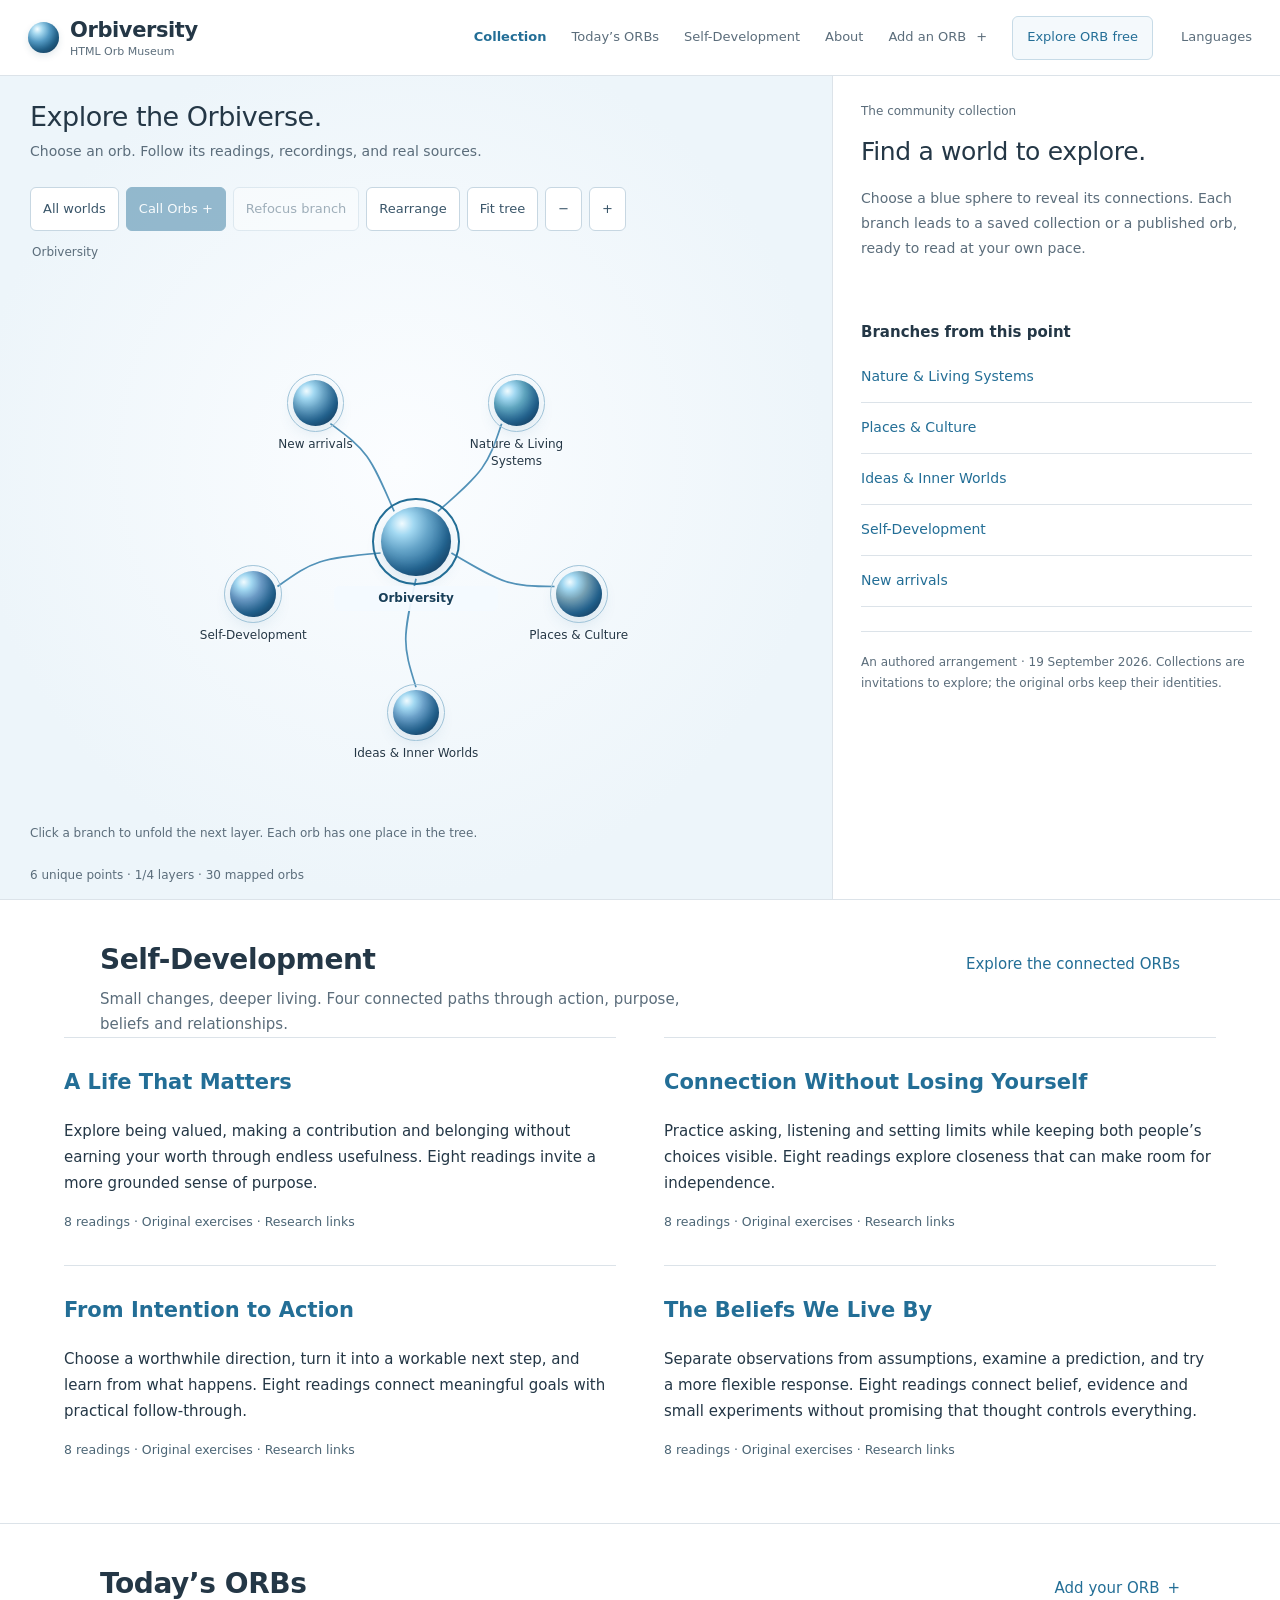
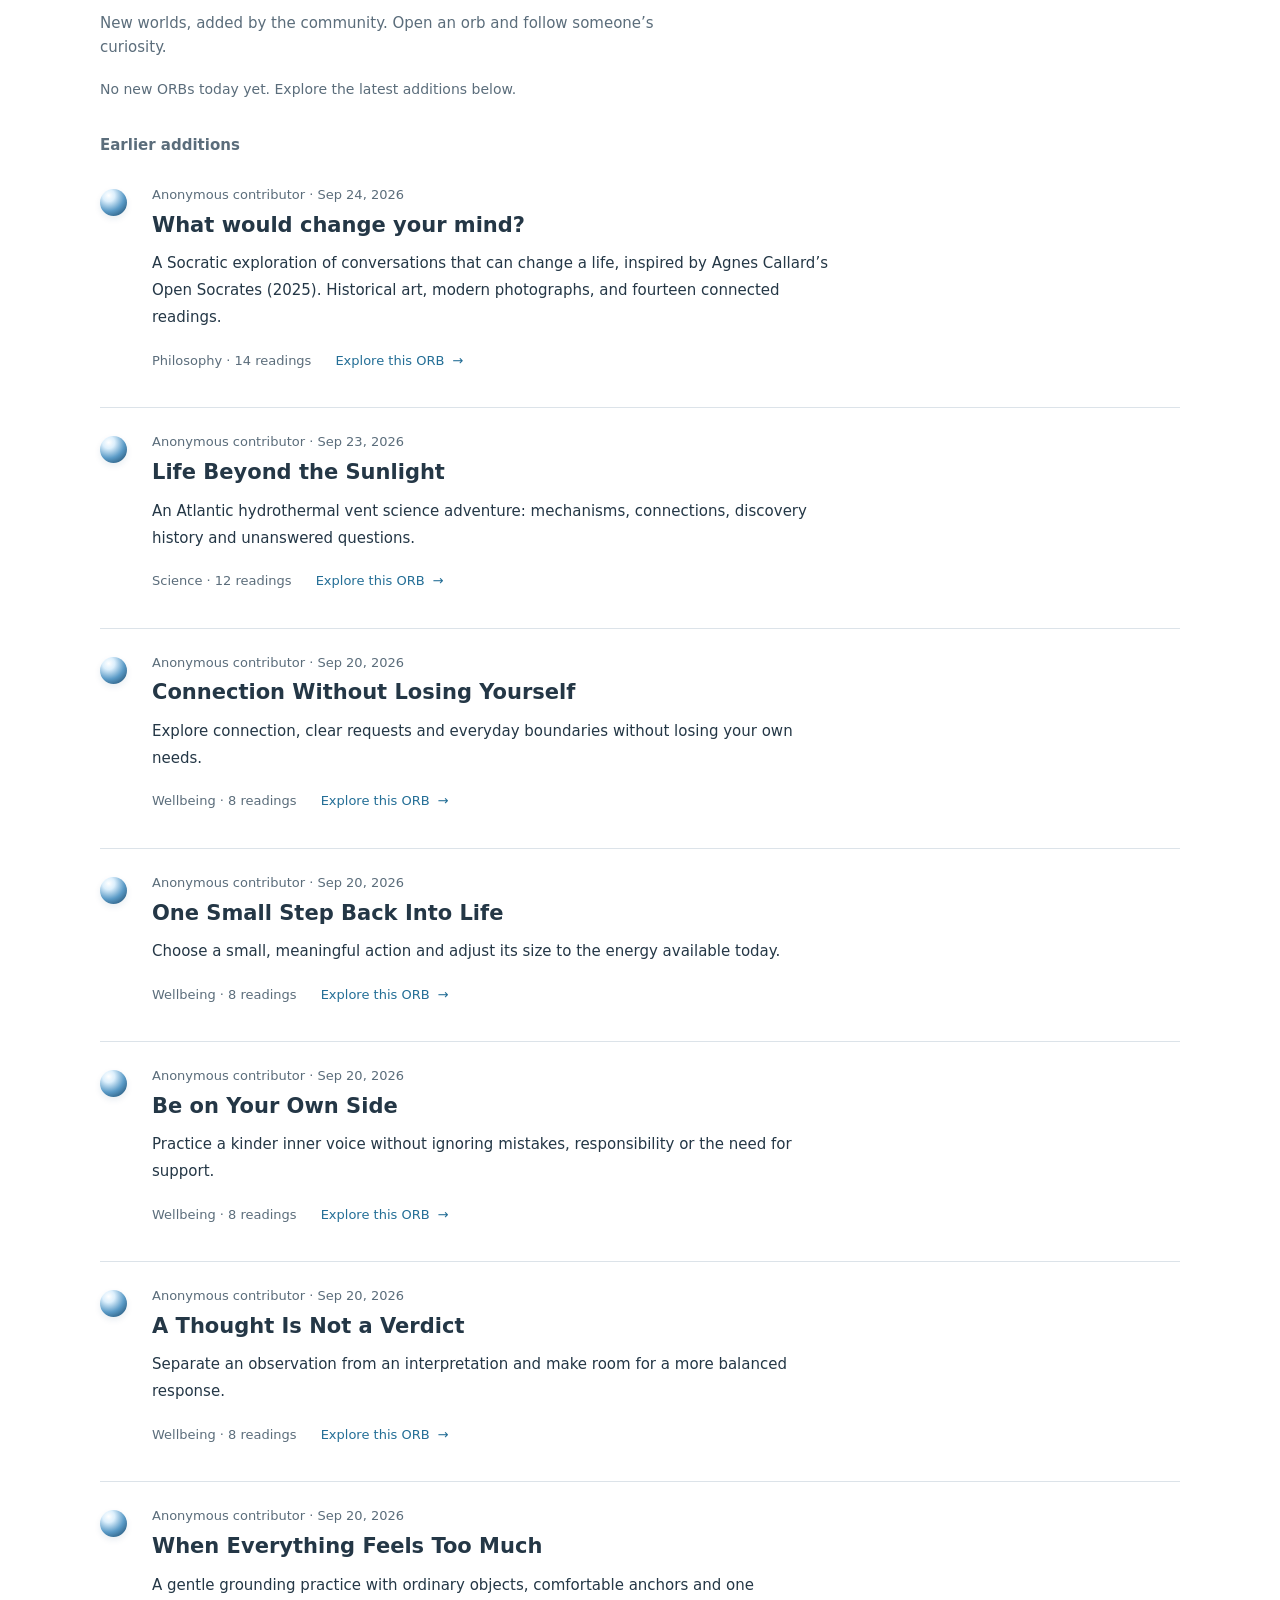
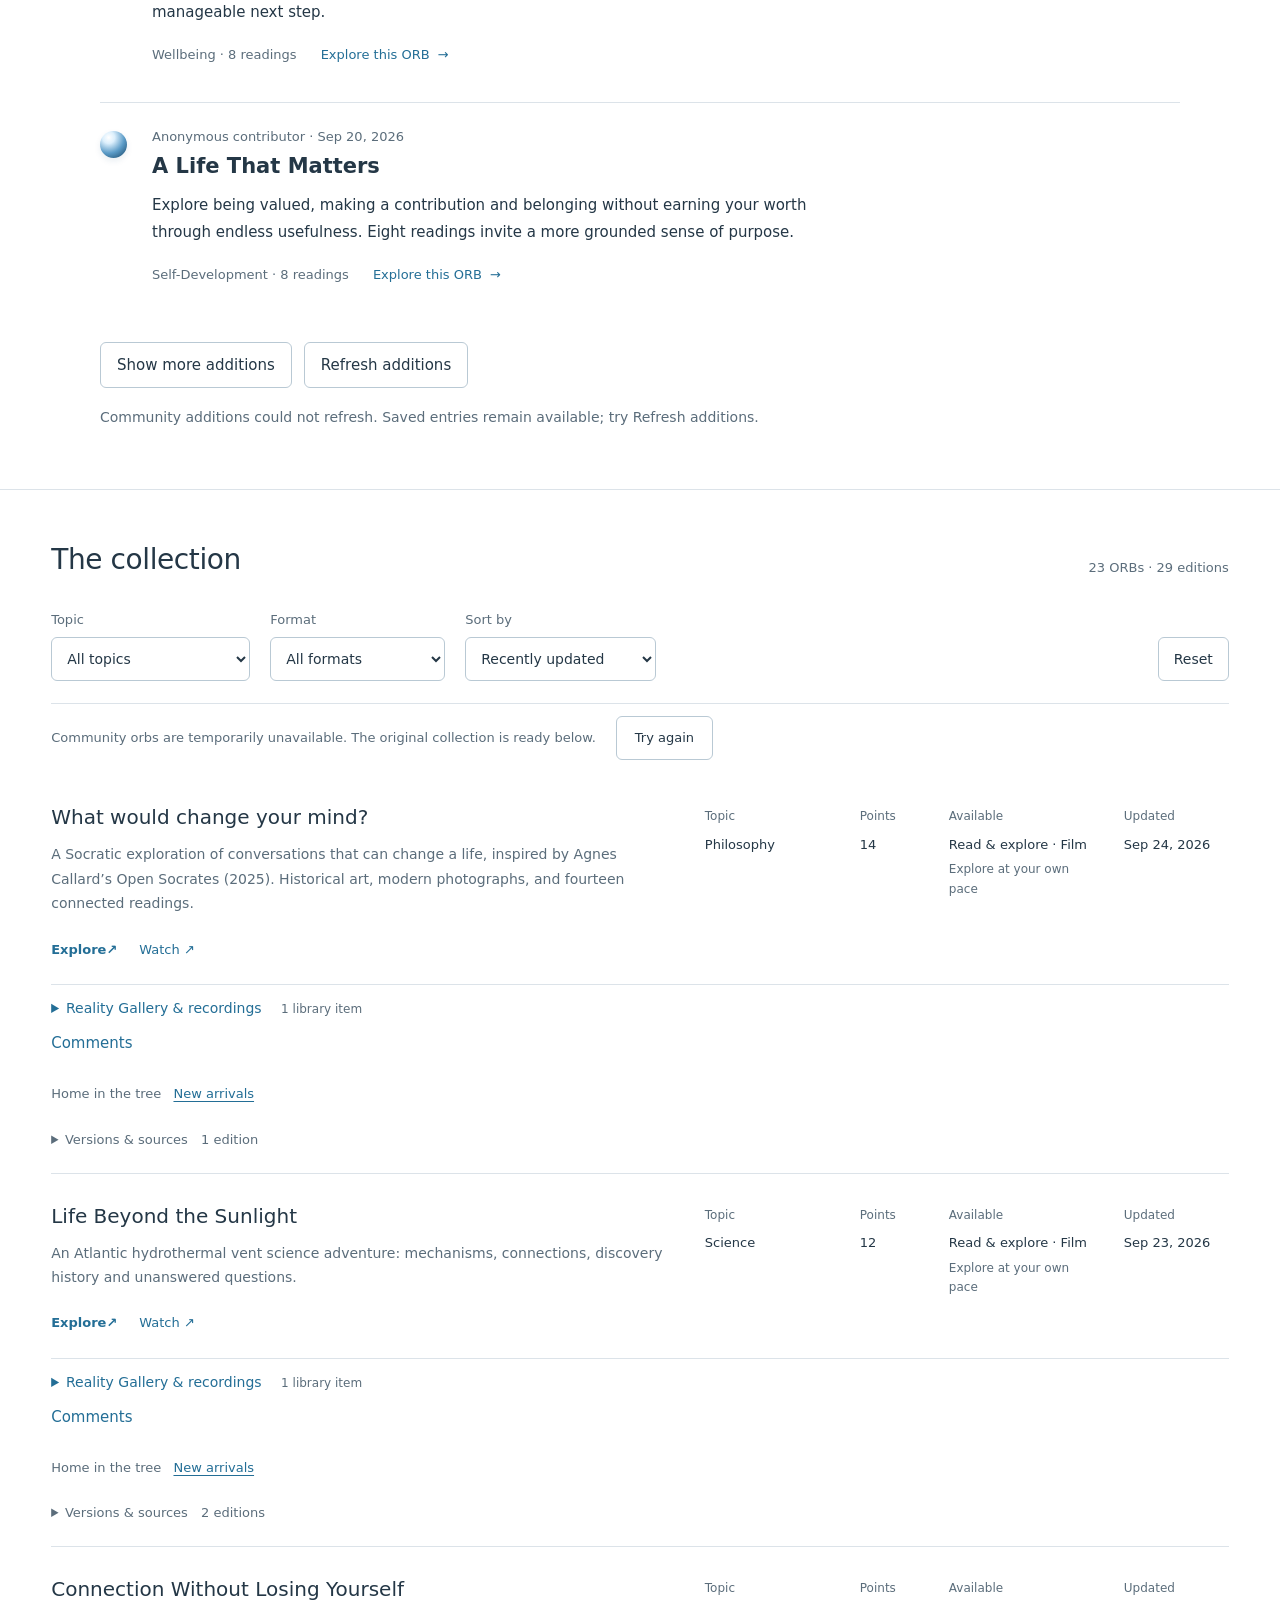
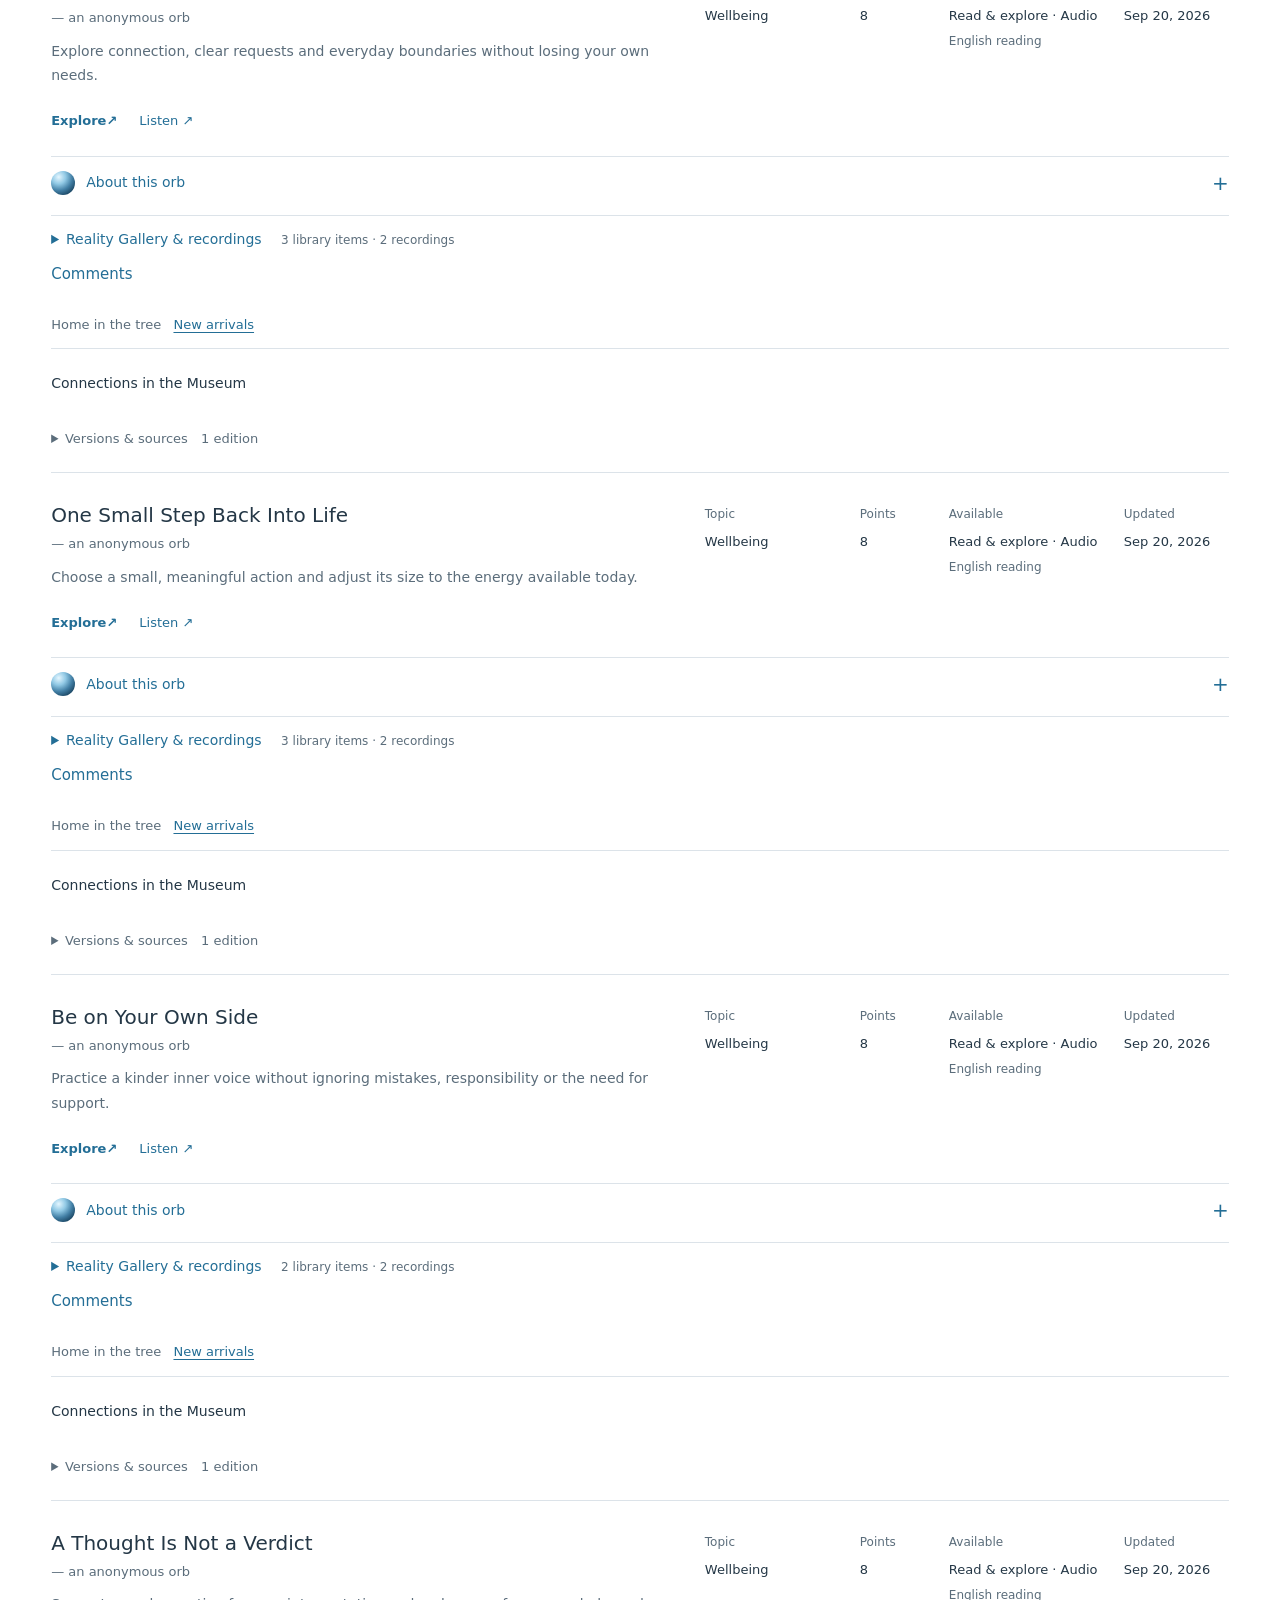
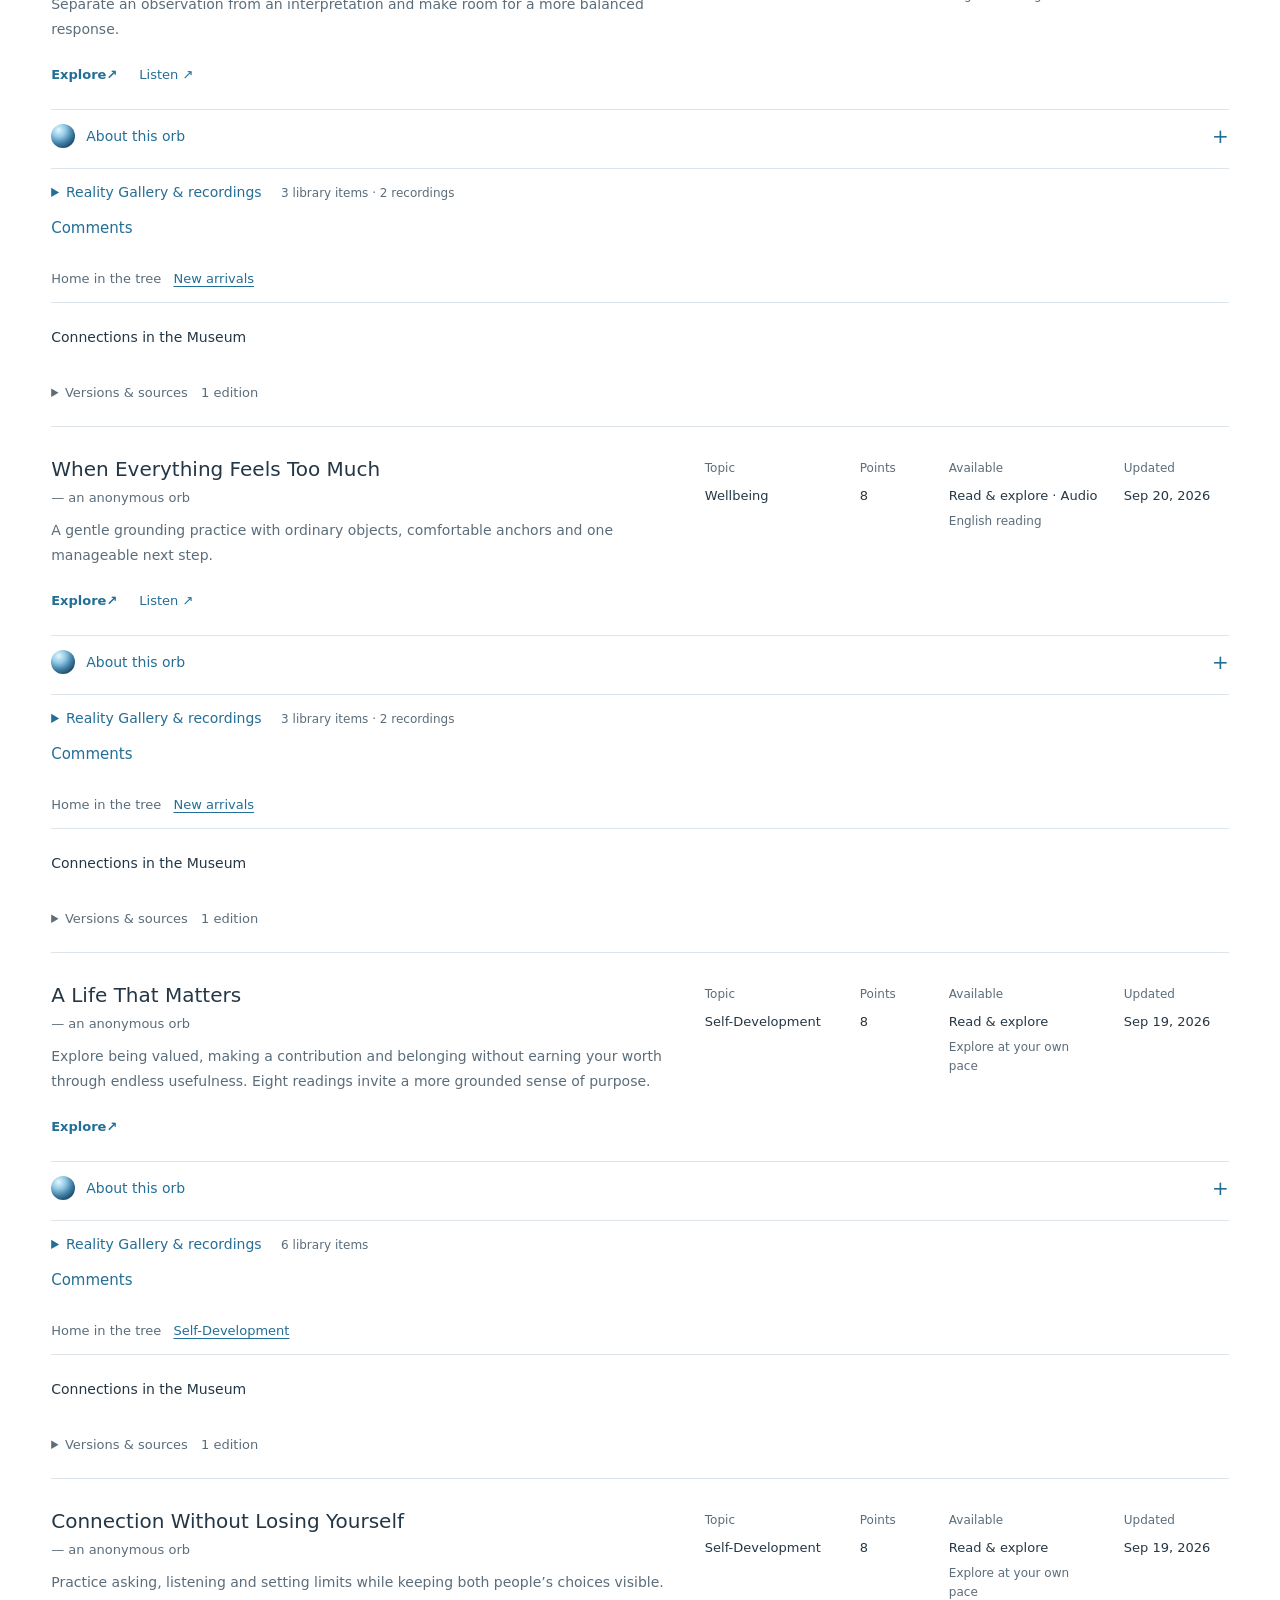
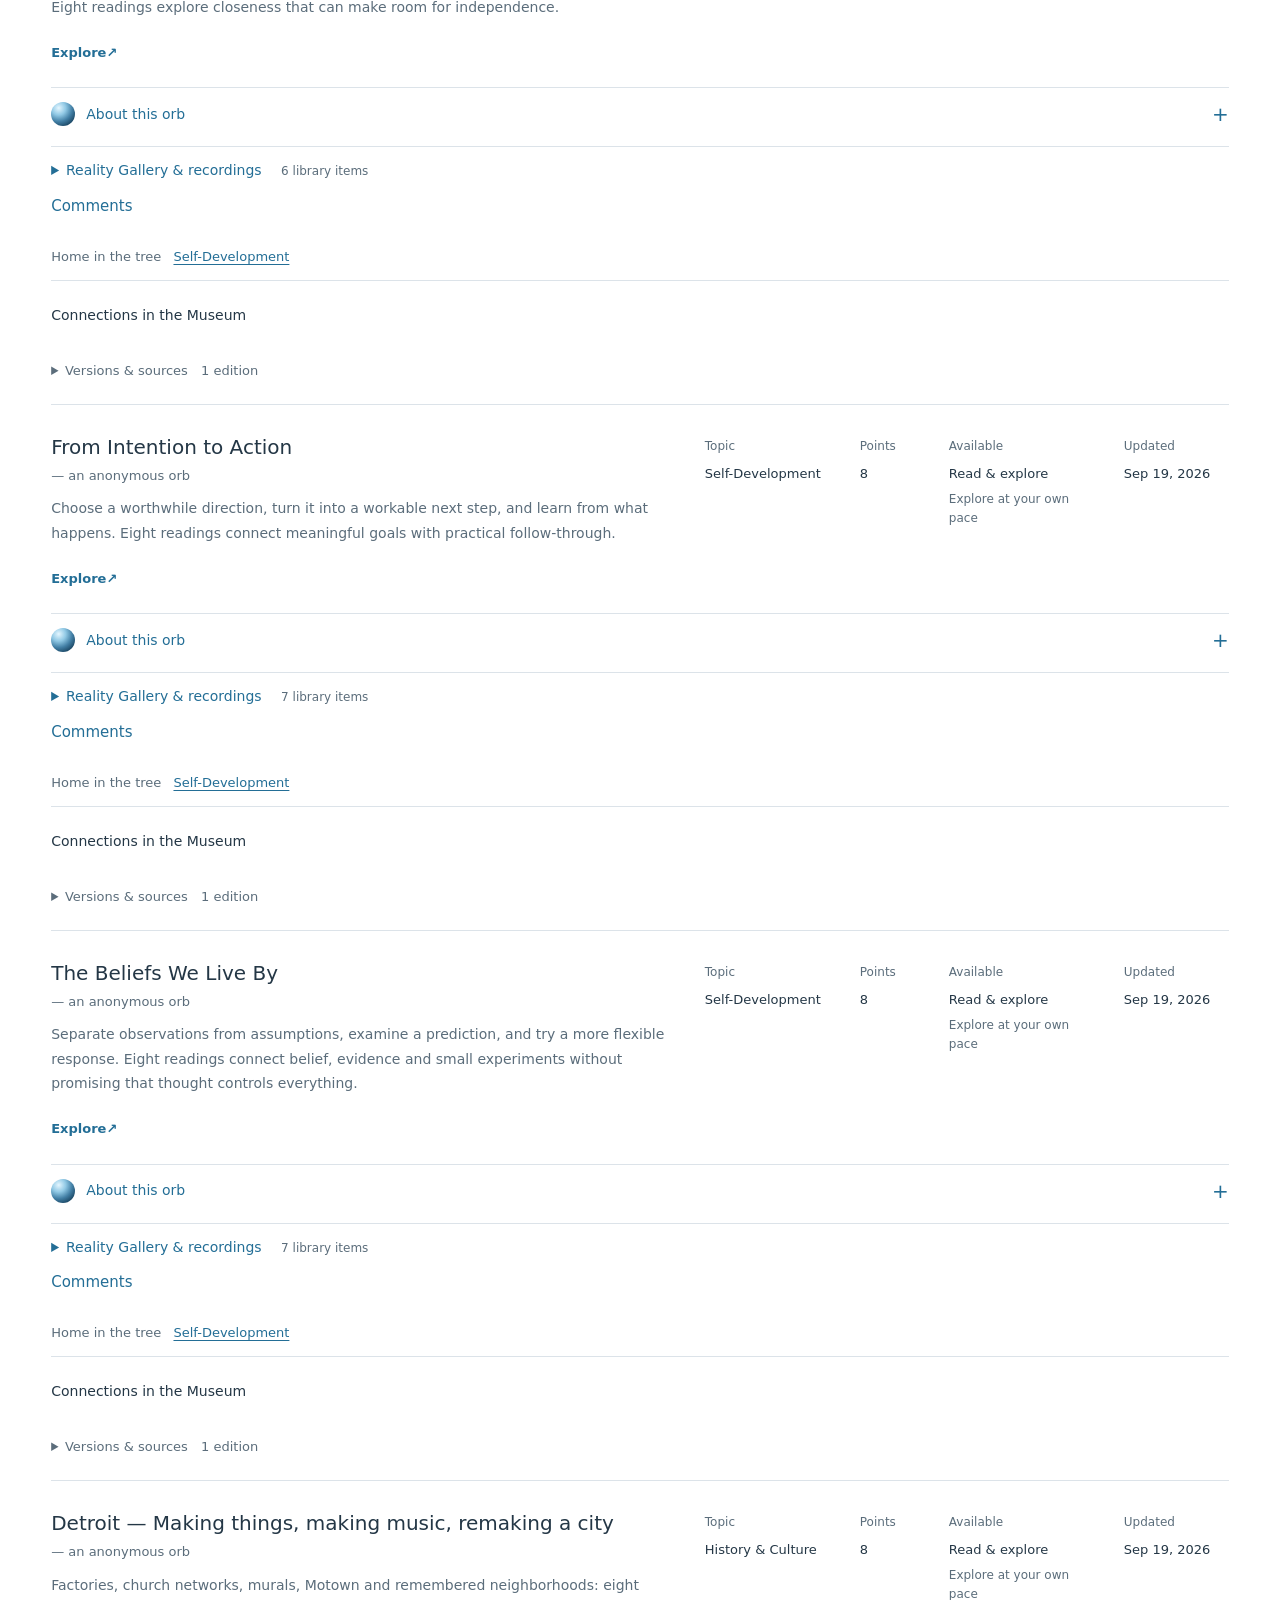
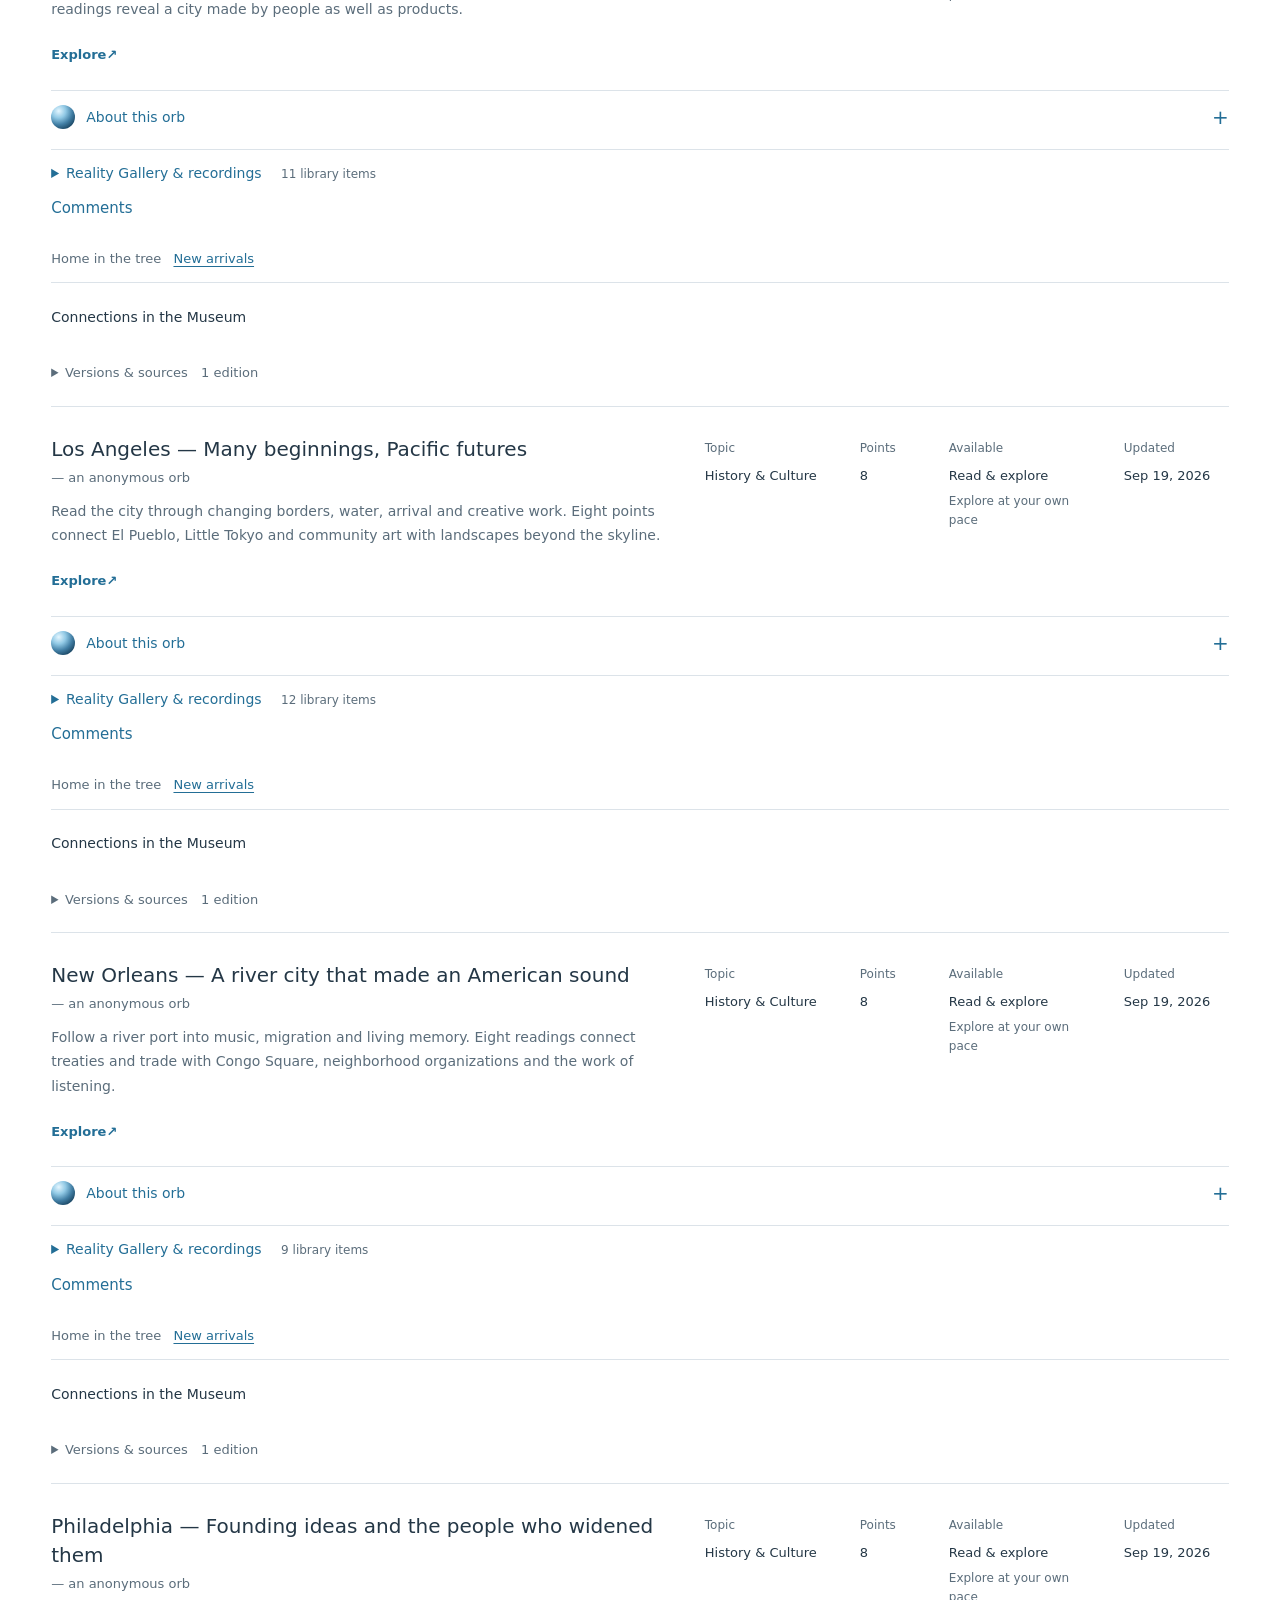
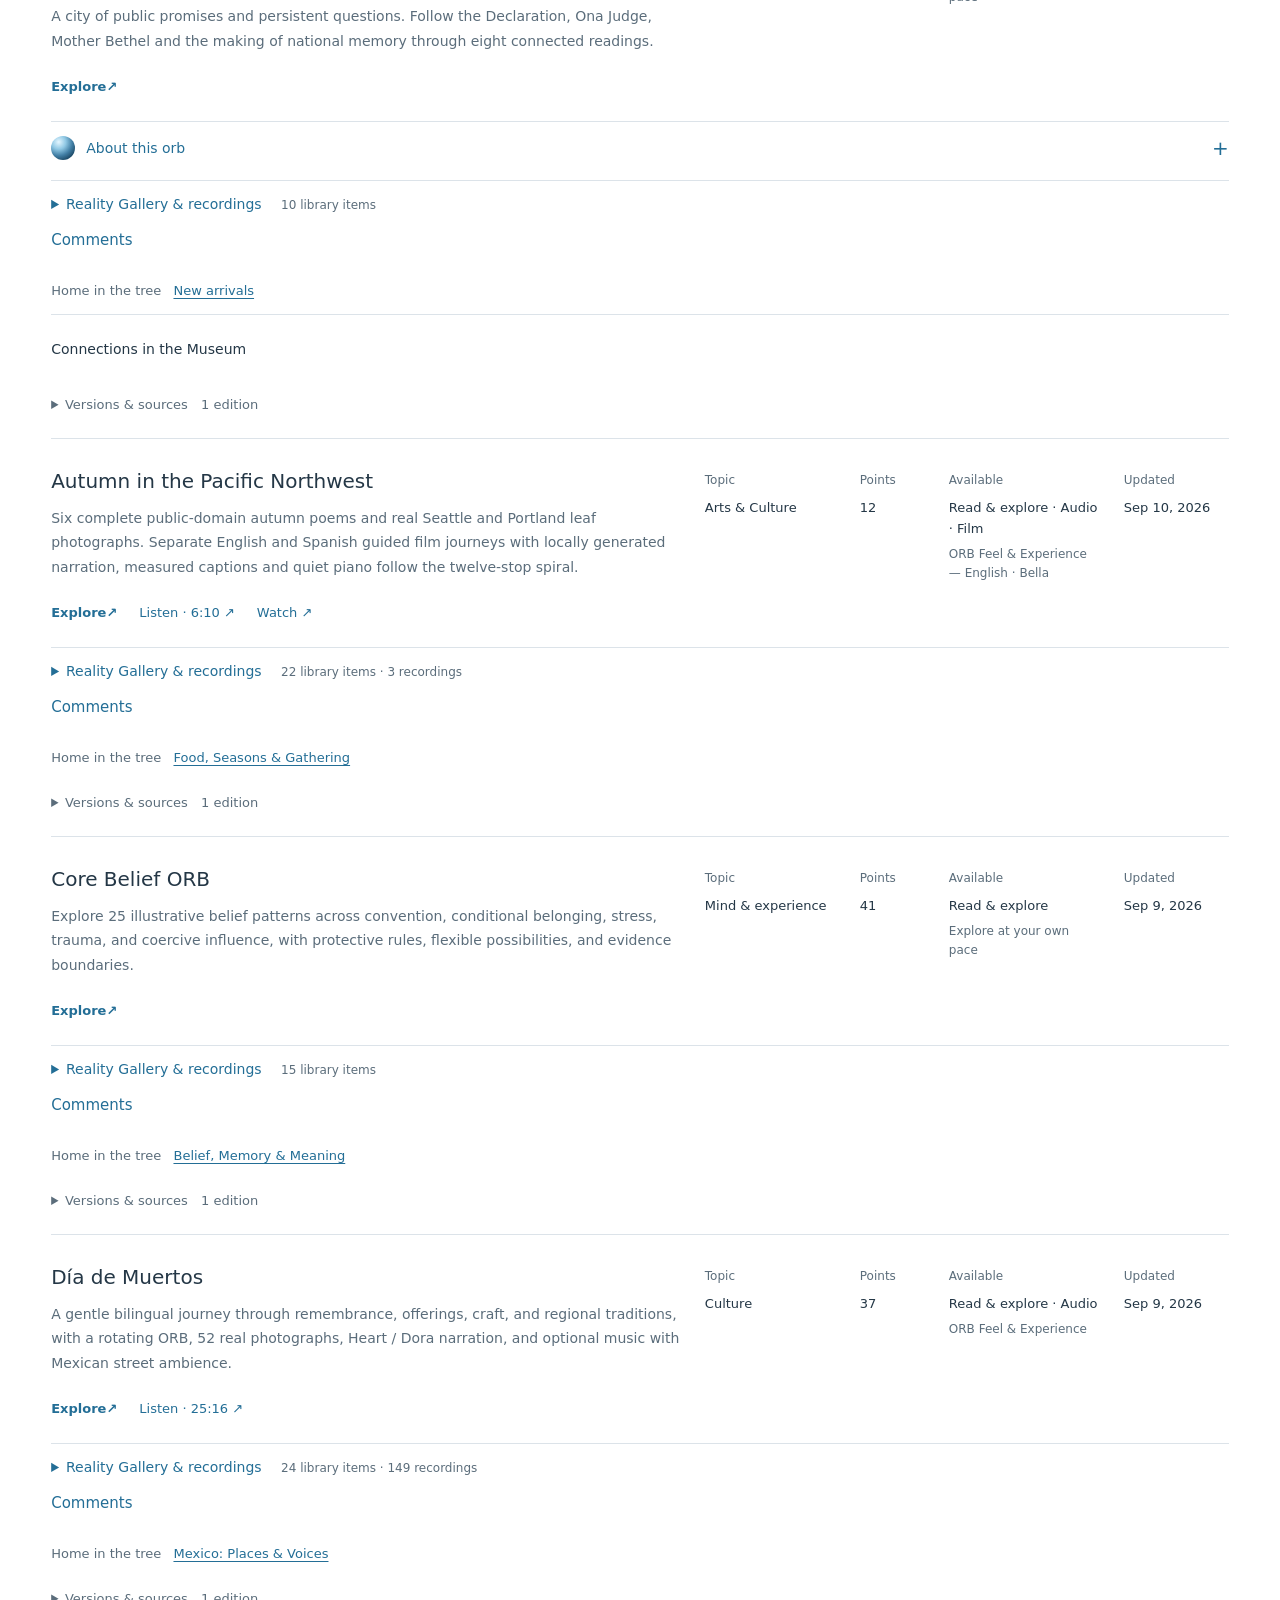
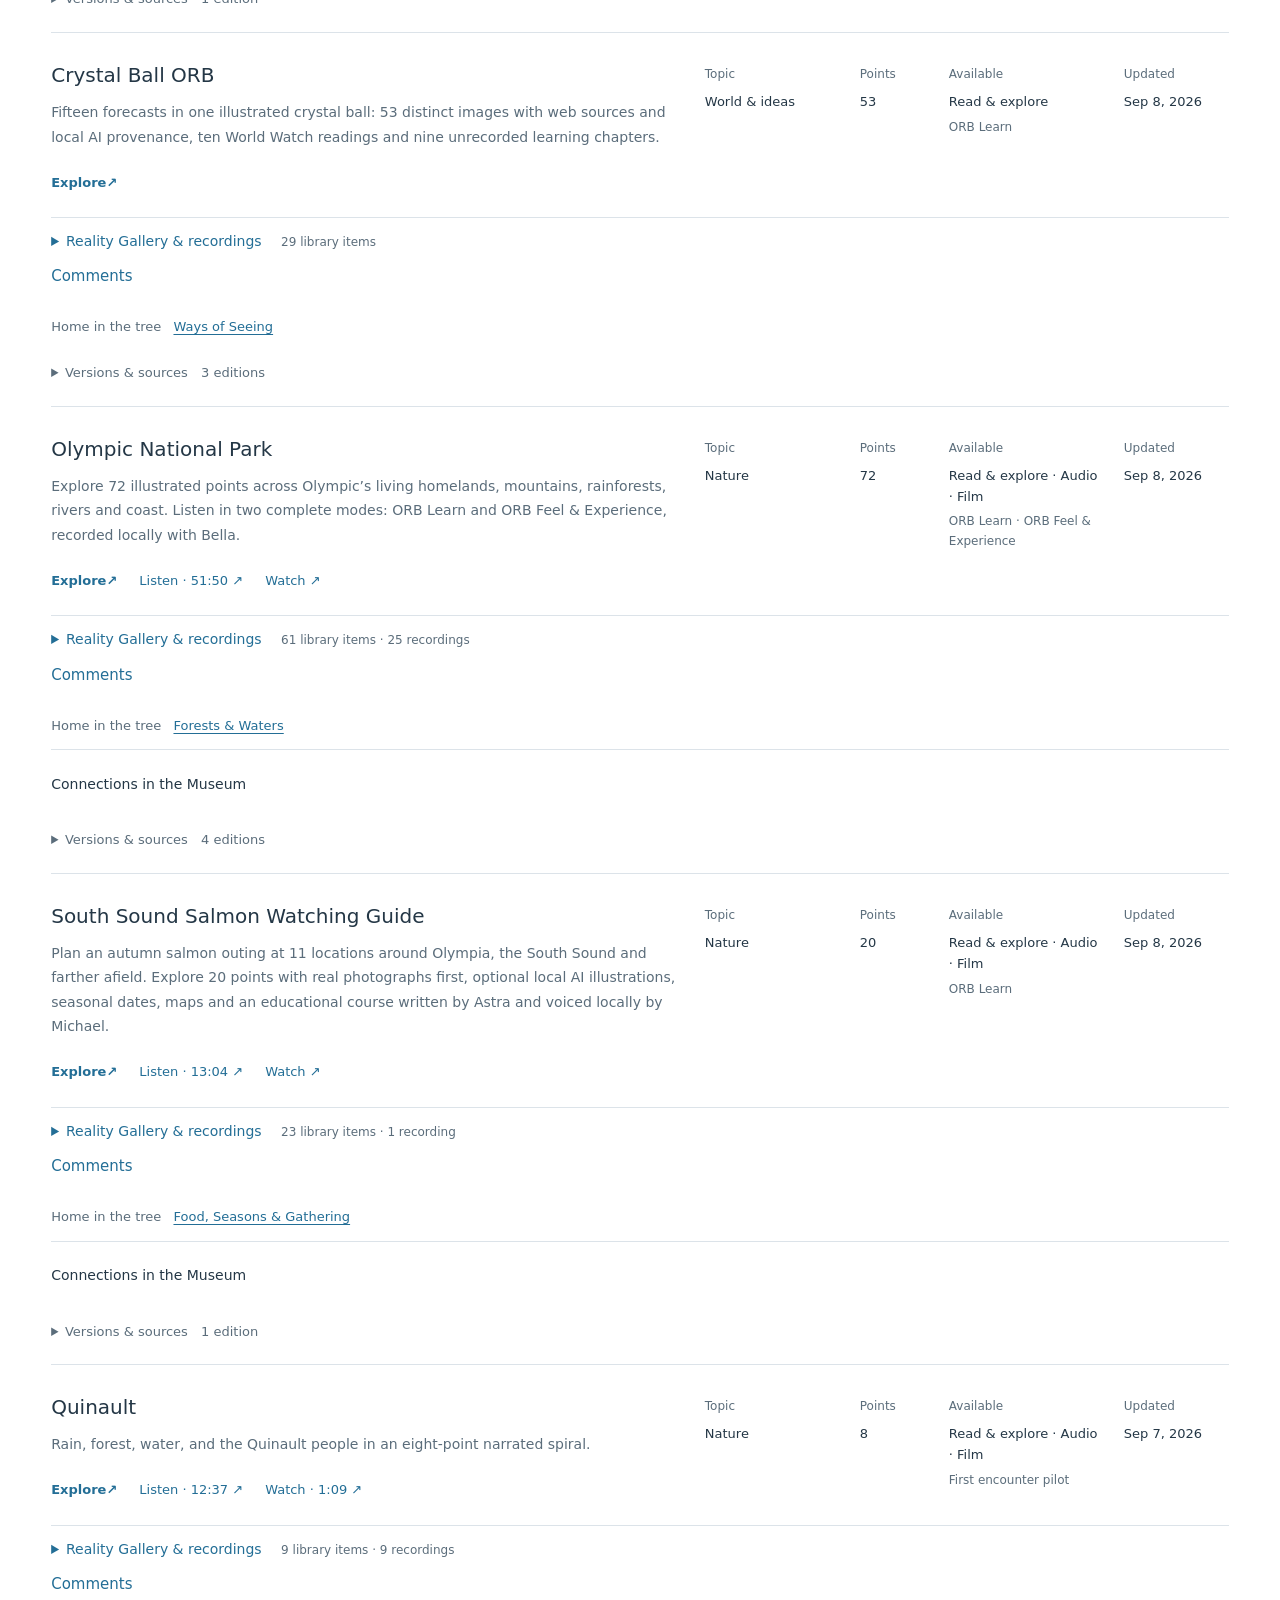
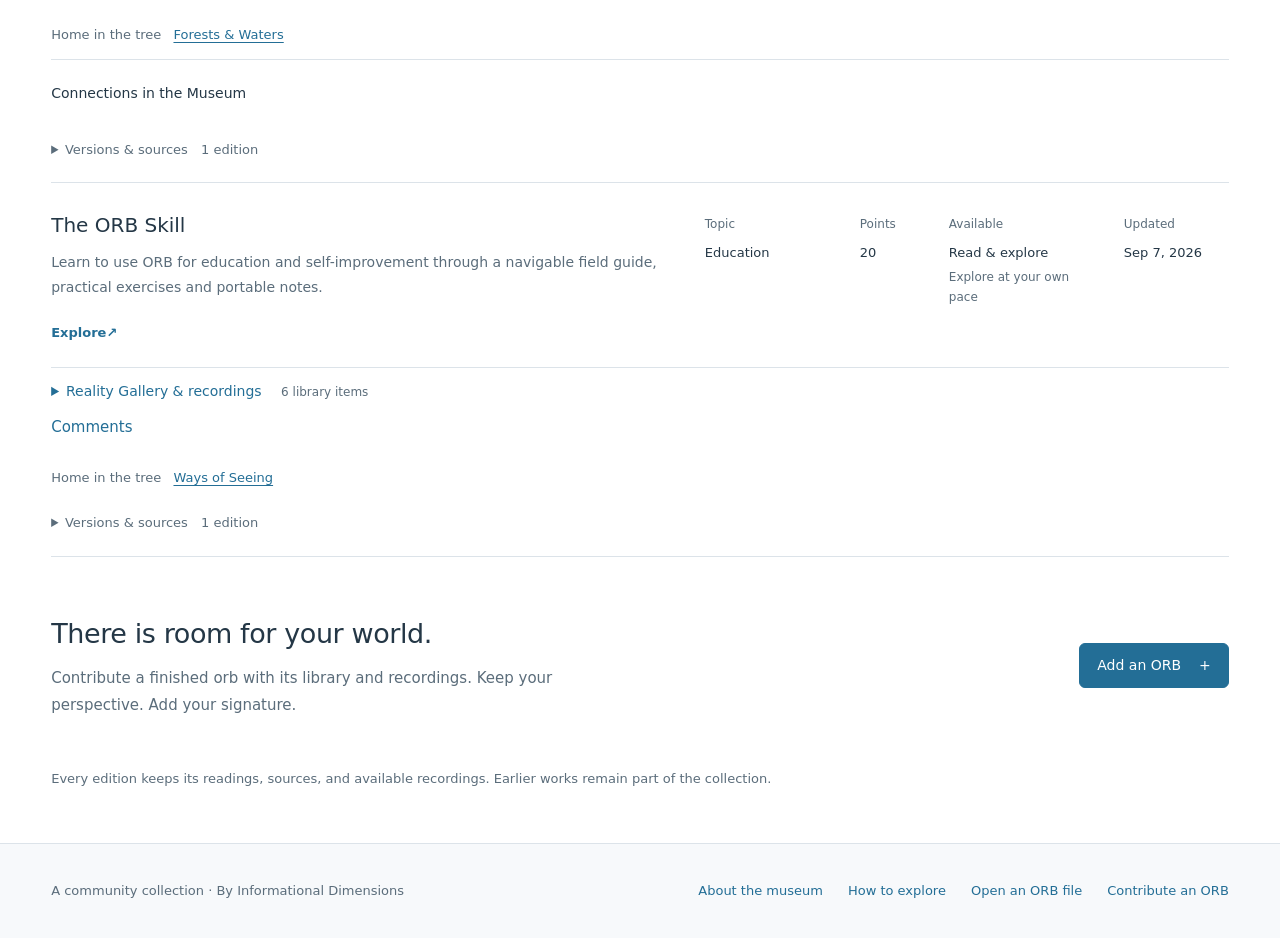
==== commit b317c6c1: "Add the Socratic Orbforma episode and illustrated ORB" ====
--- a/index.html
+++ b/index.html
@@ -1,174 +1,42 @@
-<!doctype html>--
-<html lang="en"><head><meta charset="utf-8"><meta name="viewport" content="width=device-width,initial-scale=1"><meta name="description" content="A community museum of finished HTML ORBs. Explore linked readings, source Reality Galleries, recorded journeys, and original editions."><meta name="theme-color" content="#f7f9fb"><title>Orbiversity - HTML Orb Museum</title><link rel="icon" href="orb-silver.jpg" type="image/jpeg"><link rel="stylesheet" href="vault.css?v=self-development-20260919"><link rel="stylesheet" href="languages.css"><link rel="stylesheet" href="todays-orbs.css?v=20260919"><link rel="canonical" href="https://orbiversity.com/orb-archive/">--
---
-<!-- orb-discovery:start -->--
---
-<meta name="google-site-verification" content="aya54Whb3DUf0XGE-lNv2AHAP24TRI1za52MRZBa41k">--
---
-<meta property="og:site_name" content="Orbiversity">--
---
-<meta property="og:type" content="website">--
---
-<meta property="og:title" content="Orbiversity — Explore the HTML Orb Museum">--
---
-<meta property="og:description" content="Explore a community collection of connected stories, historical cities, real sources, images and recordings. Choose an ORB and follow your curiosity.">--
---
-<meta property="og:url" content="https://orbiversity.com/orb-archive/">--
---
-<meta property="og:image" content="https://orbiversity.com/orb-archive/museum-earth-space-v2.webp">--
---
-<meta property="og:image:alt" content="Earth beneath a wide, star-filled sky">--
---
-<meta name="twitter:card" content="summary_large_image">--
---
-<meta name="twitter:title" content="Orbiversity — Explore the HTML Orb Museum">--
---
-<meta name="twitter:description" content="Explore a community collection of connected stories, historical cities, real sources, images and recordings. Choose an ORB and follow your curiosity.">--
---
-<meta name="twitter:image" content="https://orbiversity.com/orb-archive/museum-earth-space-v2.webp">--
---
-<meta name="twitter:image:alt" content="Earth beneath a wide, star-filled sky">--
---
-<script type="application/ld+json">{"@context":"https://schema.org","@type":"CollectionPage","name":"Orbiversity — HTML Orb Museum","url":"https://orbiversity.com/orb-archive/","isAccessibleForFree":true,"mainEntity":{"@type":"ItemList","itemListElement":[{"@type":"ListItem","position":1,"name":"Quinault","url":"https://orbiversity.com/Quinault-orb/"},{"@type":"ListItem","position":2,"name":"The ORB Skill","url":"https://orbiversity.com/the-orb-skill/"},{"@type":"ListItem","position":3,"name":"Olympic National Park","url":"https://orbiversity.com/olympic-national-park/"},{"@type":"ListItem","position":4,"name":"Crystal Ball ORB","url":"https://orbiversity.com/crystal-ball-orb/"},{"@type":"ListItem","position":5,"name":"South Sound Salmon Watching Guide","url":"https://orbiversity.com/south-sound-salmon-watching-guide/"},{"@type":"ListItem","position":6,"name":"Día de Muertos","url":"https://orbiversity.com/dia-de-muertos/"},{"@type":"ListItem","position":7,"name":"Autumn in the Pacific Northwest","url":"https://orbiversity.com/autumn-in-two-orbits/"},{"@type":"ListItem","position":8,"name":"Core Belief ORB","url":"https://orbiversity.com/core-belief/"},{"@type":"ListItem","position":9,"name":"Philadelphia — Founding ideas and the people who widened them","url":"https://orbiversity.com/us250-philadelphia/"},{"@type":"ListItem","position":10,"name":"New Orleans — A river city that made an American sound","url":"https://orbiversity.com/us250-new-orleans/"},{"@type":"ListItem","position":11,"name":"Detroit — Making things, making music, remaking a city","url":"https://orbiversity.com/us250-detroit/"},{"@type":"ListItem","position":12,"name":"Los Angeles — Many beginnings, Pacific futures","url":"https://orbiversity.com/us250-los-angeles/"},{"@type":"ListItem","position":13,"name":"From Intention to Action","url":"https://orbiversity.com/from-intention-to-action/"},{"@type":"ListItem","position":14,"name":"A Life That Matters","url":"https://orbiversity.com/a-life-that-matters/"},{"@type":"ListItem","position":15,"name":"The Beliefs We Live By","url":"https://orbiversity.com/the-beliefs-we-live-by/"},{"@type":"ListItem","position":16,"name":"Connection Without Losing Yourself","url":"https://orbiversity.com/connection-without-losing-yourself/"}]}}</script>--
---
-<script type="module" src="https://orbiversity.com/orb-analytics.mjs"></script>--
---
-<!-- orb-discovery:end -->--
---
-<link rel="stylesheet" href="./updates/2026-09-21/main-menu-orbiversity.css"><link rel="stylesheet" href="./updates/2026-09-21/homepage-discovery.css"><link rel="stylesheet" href="./updates/2026-09-21/phone-controls-orbiversity.css"></head><body><a class="skip" href="#content">Skip to content</a><header class="vault-header"><a class="brand" href="./"><span class="brand-mark" aria-hidden="true"></span><span>Orbiversity<small>HTML Orb Museum</small></span></a><nav aria-label="Main navigation"><a href="./" aria-current="page">Collection</a><a href="./#todays-orbs">Today’s ORBs</a><a href="./#self-development">Self-Development</a><a href="about.html">About</a><a class="add-orb" href="submit.html">Add an ORB <span aria-hidden="true">+</span></a><a class="app-link" href="https://www.orbforma.com/nano.html">Explore ORB free</a></nav><details class="language-menu"><summary>Languages</summary><div class="language-options"><a href="?lang=en" lang="en" data-language="en">English</a><a href="?lang=es" lang="es" data-language="es">Español</a></div></details></header><section class="orb-update-menu" aria-label="ORB main menu"><div class="orb-update-menu__heading"><h2>ORB update</h2><p>September 21</p></div><nav class="orb-update-menu__views" aria-label="ORB views"><a href="./updates/2026-09-21/update.html?view=solar&amp;from=main" title="Results orbiting this topic" aria-description="Results orbiting this topic">Planetary</a><a href="./updates/2026-09-21/update.html?view=atom&amp;from=main" title="Results inside the topic" aria-description="Results inside the topic">Atom</a><a href="./updates/2026-09-21/update.html?view=future&amp;from=main" title="Future and past outlooks around this topic" aria-description="Future and past outlooks around this topic">Time Machine</a></nav><nav class="orb-update-menu__options" aria-label="More ORB options"><a href="./updates/2026-09-21/update.html?view=listen&amp;from=main">Listen</a><a href="./updates/2026-09-21/edition-museum.html">ORB Museum</a><a href="./updates/2026-09-21/update.html?view=sections&amp;from=main">Read sections</a><a href="./updates/2026-09-21/update.html?view=course&amp;from=main">Spiral Course</a><a href="https://www.orbforma.com/radio.html">Radio</a><a href="./updates/2026-09-21/update.html?view=discovery&amp;from=main">Discover</a><a href="./updates/2026-09-21/update.html?view=tools&amp;from=main">All tools</a></nav></section><main id="content"><section id="orb-home-discovery" class="orb-discovery" aria-labelledby="orb-discovery-title" data-local-search="false"><form class="orb-discovery-search" action="https://www.orbforma.com/nano.html" method="get" role="search"><label for="orb-discovery-query">What are you curious about?</label><div><input id="orb-discovery-query" name="q" maxlength="1200" required placeholder="Ask a question or choose one below"><button type="submit">Explore in ORB</button></div></form><div class="orb-discovery-heading"><h2 id="orb-discovery-title">A place to begin</h2><p>Dated stories and evergreen questions. This selection is not a live news feed.</p></div><nav class="orb-discovery-categories" aria-label="Discover by subject"><a href="#discovery-current-news" data-orb-discovery-channel="current-news">Current News</a><a href="#discovery-science-news" data-orb-discovery-channel="science-news">Science News</a><a href="#discovery-politics" data-orb-discovery-channel="politics">Political Views</a></nav><details class="orb-discovery-directory"><summary><span class="orb-disclosure-closed">Show all topics</span><span class="orb-disclosure-open">Fewer topics</span></summary><nav class="orb-discovery-categories" aria-label="More subjects"><a href="#discovery-technology" data-orb-discovery-channel="technology">Tech</a><a href="#discovery-books" data-orb-discovery-channel="books">Books</a><a href="#discovery-products" data-orb-discovery-channel="products">Products</a><a href="#discovery-podcasts-books" data-orb-discovery-channel="podcasts-books">Podcasts</a><a href="#discovery-people" data-orb-discovery-channel="people">People &amp; Public Life</a><a href="#discovery-finance" data-orb-discovery-channel="finance">Finance &amp; Business</a><a href="#discovery-arts" data-orb-discovery-channel="arts">Arts, Film &amp; Design</a><a href="#discovery-health" data-orb-discovery-channel="health">Health, Mind &amp; Everyday Life</a><a href="#discovery-nature" data-orb-discovery-channel="nature">Planet &amp; Nature</a><a href="#discovery-places" data-orb-discovery-channel="places">Places, Travel &amp; Hidden History</a><a href="#discovery-play" data-orb-discovery-channel="play">Sports &amp; Play</a></nav></details><div class="orb-discovery-leads"><section class="orb-discovery-channel orb-discovery-lead " aria-labelledby="discovery-current-news"><h3 id="discovery-current-news" tabindex="-1">Current News</h3><article class="orb-discovery-question"><a class="orb-discovery-question-link" data-orb-discovery-question="What made 2024’s global temperature record significant, and how does a single year differ from long-term warming?" href="https://www.orbforma.com/nano.html?q=What+made+2024%E2%80%99s+global+temperature+record+significant%2C+and+how+does+a+single+year+differ+from+long-term+warming%3F">What made 2024’s temperature record significant?</a><p>Revisit NASA’s January 2025 analysis of the 2024 calendar year and the difference between one year and a long-term trend.</p><div class="orb-discovery-source"><span>Dated story · 2025-01-10</span><a href="https://www.nasa.gov/news-release/temperatures-rising-nasa-confirms-2024-warmest-year-on-record/" target="_blank" rel="noopener noreferrer">NASA</a><span>Checked 2026-09-21</span></div></article><article class="orb-discovery-question"><a class="orb-discovery-question-link" data-orb-discovery-question="What did WMO’s May 2025 outlook for 2025–2029 predict, and what can that dated estimate tell us?" href="https://www.orbforma.com/nano.html?q=What+did+WMO%E2%80%99s+May+2025+outlook+for+2025%E2%80%932029+predict%2C+and+what+can+that+dated+estimate+tell+us%3F">What did the 2025–2029 climate outlook actually predict?</a><p>A dated WMO outlook makes a useful case study in reading probabilities carefully.</p><div class="orb-discovery-source"><span>Dated story · 2025-05-28</span><a href="https://wmo.int/resources/publication-series/wmo-global-annual-decadal-climate-update/wmo-global-annual-decadal-climate-update-2025-2029" target="_blank" rel="noopener noreferrer">World Meteorological Organization</a><span>Checked 2026-09-21</span></div></article><article class="orb-discovery-question"><a class="orb-discovery-question-link" data-orb-discovery-question="Why did scientists declare a global coral bleaching event in 2024?" href="https://www.orbforma.com/nano.html?q=Why+did+scientists+declare+a+global+coral+bleaching+event+in+2024%3F">Why did scientists declare a global coral bleaching event in 2024?</a><p>Start with the April 2024 announcement, then investigate what bleaching does—and does not—mean.</p><div class="orb-discovery-source"><span>Dated story · 2024-04-15</span><a href="https://coralreefwatch.noaa.gov/satellite/research/coral_bleaching_report.php" target="_blank" rel="noopener noreferrer">NOAA</a><span>Checked 2026-09-21</span></div></article></section><section class="orb-discovery-channel orb-discovery-lead " aria-labelledby="discovery-science-news"><h3 id="discovery-science-news" tabindex="-1">Science News</h3><article class="orb-discovery-question"><a class="orb-discovery-question-link" data-orb-discovery-question="What do sugars in asteroid Bennu reveal about life’s ingredients?" href="https://www.orbforma.com/nano.html?q=What+do+sugars+in+asteroid+Bennu+reveal+about+life%E2%80%99s+ingredients%3F">What do sugars in asteroid Bennu reveal about life’s ingredients?</a><p>NASA’s December 2025 report concerns molecules; finding ingredients is not finding living organisms.</p><div class="orb-discovery-source"><span>Dated story · 2025-12-02</span><a href="https://www.nasa.gov/missions/osiris-rex/sugars-gum-stardust-found-in-nasas-asteroid-bennu-samples/" target="_blank" rel="noopener noreferrer">NASA</a><span>Checked 2026-09-21</span></div></article><article class="orb-discovery-question"><a class="orb-discovery-question-link" data-orb-discovery-question="How did Webb find carbon dioxide around WASP-39 b?" href="https://www.orbforma.com/nano.html?q=How+did+Webb+find+carbon+dioxide+around+WASP-39+b%3F">How did Webb find carbon dioxide around WASP-39 b?</a><p>A 2022 observation opens a question about reading a distant atmosphere from starlight.</p><div class="orb-discovery-source"><span>Dated story · 2022-07-10</span><a href="https://www.nasa.gov/universe/nasas-webb-detects-carbon-dioxide-in-exoplanet-atmosphere/" target="_blank" rel="noopener noreferrer">NASA</a><span>Checked 2026-09-21</span></div></article><article class="orb-discovery-question"><a class="orb-discovery-question-link" data-orb-discovery-question="How did DART demonstrate that an asteroid’s orbit could be changed?" href="https://www.orbforma.com/nano.html?q=How+did+DART+demonstrate+that+an+asteroid%E2%80%99s+orbit+could+be+changed%3F">How did DART demonstrate that an asteroid’s orbit could be changed?</a><p>Explore the 2022 test and the observations used to measure its result.</p><div class="orb-discovery-source"><span>Dated story · 2022-09-26</span><a href="https://www.nasa.gov/news-release/nasa-confirms-dart-mission-impact-changed-asteroids-motion-in-space/" target="_blank" rel="noopener noreferrer">NASA</a><span>Checked 2026-09-21</span></div></article></section></div><section class="orb-discovery-channel  orb-discovery-politics" aria-labelledby="discovery-politics"><h3 id="discovery-politics" tabindex="-1">Political Views</h3><div class="orb-political-views"><p>Choose a starting perspective. Political labels vary by country; every view has differences within it.</p><div class="orb-political-lenses" aria-label="Political spectrum"><a id="political-left" data-political-view="left" data-orb-discovery-question="Explore left-wing political ideas and approaches to public policy. Explain how their meanings differ across countries and parties. Attribute viewpoints to named sources, check current claims, distinguish evidence from opinion, and include internal disagreements and serious critiques." href="https://www.orbforma.com/nano.html?q=Explore+left-wing+political+ideas+and+approaches+to+public+policy.+Explain+how+their+meanings+differ+across+countries+and+parties.+Attribute+viewpoints+to+named+sources%2C+check+current+claims%2C+distinguish+evidence+from+opinion%2C+and+include+internal+disagreements+and+serious+critiques.">Left</a><a id="political-center" data-political-view="center" data-orb-discovery-question="Explore centrist political ideas and approaches to public policy. Explain how their meanings differ across countries and parties; do not assume the center is inherently correct or neutral. Attribute viewpoints to named sources, check current claims, distinguish evidence from opinion, and include internal disagreements and serious critiques." href="https://www.orbforma.com/nano.html?q=Explore+centrist+political+ideas+and+approaches+to+public+policy.+Explain+how+their+meanings+differ+across+countries+and+parties%3B+do+not+assume+the+center+is+inherently+correct+or+neutral.+Attribute+viewpoints+to+named+sources%2C+check+current+claims%2C+distinguish+evidence+from+opinion%2C+and+include+internal+disagreements+and+serious+critiques.">Center</a><a id="political-right" data-political-view="right" data-orb-discovery-question="Explore right-wing political ideas and approaches to public policy. Explain how their meanings differ across countries and parties. Attribute viewpoints to named sources, check current claims, distinguish evidence from opinion, and include internal disagreements and serious critiques." href="https://www.orbforma.com/nano.html?q=Explore+right-wing+political+ideas+and+approaches+to+public+policy.+Explain+how+their+meanings+differ+across+countries+and+parties.+Attribute+viewpoints+to+named+sources%2C+check+current+claims%2C+distinguish+evidence+from+opinion%2C+and+include+internal+disagreements+and+serious+critiques.">Right</a></div><details class="orb-political-countries"><summary><span class="orb-disclosure-closed">Explore 15 country perspectives</span><span class="orb-disclosure-open">Fewer perspectives</span></summary><p>Explore government, opposition, independent voices and public opinion within each country.</p><div class="orb-political-country-list" aria-label="Country perspectives"><a id="political-canada" data-political-view="canada" data-orb-discovery-question="Explore political debates in Canada and how different voices there view world affairs. Compare government positions, opposition, independent scholars and journalists, and public opinion where reliable evidence is available. Do not treat the country or its people as a single voice. Attribute viewpoints to named sources, check current claims, distinguish evidence from opinion, and include internal disagreements and serious critiques." href="https://www.orbforma.com/nano.html?q=Explore+political+debates+in+Canada+and+how+different+voices+there+view+world+affairs.+Compare+government+positions%2C+opposition%2C+independent+scholars+and+journalists%2C+and+public+opinion+where+reliable+evidence+is+available.+Do+not+treat+the+country+or+its+people+as+a+single+voice.+Attribute+viewpoints+to+named+sources%2C+check+current+claims%2C+distinguish+evidence+from+opinion%2C+and+include+internal+disagreements+and+serious+critiques.">Canada</a><a id="political-mexico" data-political-view="mexico" data-orb-discovery-question="Explore political debates in Mexico and how different voices there view world affairs. Compare government positions, opposition, independent scholars and journalists, and public opinion where reliable evidence is available. Do not treat the country or its people as a single voice. Attribute viewpoints to named sources, check current claims, distinguish evidence from opinion, and include internal disagreements and serious critiques." href="https://www.orbforma.com/nano.html?q=Explore+political+debates+in+Mexico+and+how+different+voices+there+view+world+affairs.+Compare+government+positions%2C+opposition%2C+independent+scholars+and+journalists%2C+and+public+opinion+where+reliable+evidence+is+available.+Do+not+treat+the+country+or+its+people+as+a+single+voice.+Attribute+viewpoints+to+named+sources%2C+check+current+claims%2C+distinguish+evidence+from+opinion%2C+and+include+internal+disagreements+and+serious+critiques.">Mexico</a><a id="political-brazil" data-political-view="brazil" data-orb-discovery-question="Explore political debates in Brazil and how different voices there view world affairs. Compare government positions, opposition, independent scholars and journalists, and public opinion where reliable evidence is available. Do not treat the country or its people as a single voice. Attribute viewpoints to named sources, check current claims, distinguish evidence from opinion, and include internal disagreements and serious critiques." href="https://www.orbforma.com/nano.html?q=Explore+political+debates+in+Brazil+and+how+different+voices+there+view+world+affairs.+Compare+government+positions%2C+opposition%2C+independent+scholars+and+journalists%2C+and+public+opinion+where+reliable+evidence+is+available.+Do+not+treat+the+country+or+its+people+as+a+single+voice.+Attribute+viewpoints+to+named+sources%2C+check+current+claims%2C+distinguish+evidence+from+opinion%2C+and+include+internal+disagreements+and+serious+critiques.">Brazil</a><a id="political-united-kingdom" data-political-view="united-kingdom" data-orb-discovery-question="Explore political debates in United Kingdom and how different voices there view world affairs. Compare government positions, opposition, independent scholars and journalists, and public opinion where reliable evidence is available. Do not treat the country or its people as a single voice. Attribute viewpoints to named sources, check current claims, distinguish evidence from opinion, and include internal disagreements and serious critiques." href="https://www.orbforma.com/nano.html?q=Explore+political+debates+in+United+Kingdom+and+how+different+voices+there+view+world+affairs.+Compare+government+positions%2C+opposition%2C+independent+scholars+and+journalists%2C+and+public+opinion+where+reliable+evidence+is+available.+Do+not+treat+the+country+or+its+people+as+a+single+voice.+Attribute+viewpoints+to+named+sources%2C+check+current+claims%2C+distinguish+evidence+from+opinion%2C+and+include+internal+disagreements+and+serious+critiques.">United Kingdom</a><a id="political-france" data-political-view="france" data-orb-discovery-question="Explore political debates in France and how different voices there view world affairs. Compare government positions, opposition, independent scholars and journalists, and public opinion where reliable evidence is available. Do not treat the country or its people as a single voice. Attribute viewpoints to named sources, check current claims, distinguish evidence from opinion, and include internal disagreements and serious critiques." href="https://www.orbforma.com/nano.html?q=Explore+political+debates+in+France+and+how+different+voices+there+view+world+affairs.+Compare+government+positions%2C+opposition%2C+independent+scholars+and+journalists%2C+and+public+opinion+where+reliable+evidence+is+available.+Do+not+treat+the+country+or+its+people+as+a+single+voice.+Attribute+viewpoints+to+named+sources%2C+check+current+claims%2C+distinguish+evidence+from+opinion%2C+and+include+internal+disagreements+and+serious+critiques.">France</a><a id="political-germany" data-political-view="germany" data-orb-discovery-question="Explore political debates in Germany and how different voices there view world affairs. Compare government positions, opposition, independent scholars and journalists, and public opinion where reliable evidence is available. Do not treat the country or its people as a single voice. Attribute viewpoints to named sources, check current claims, distinguish evidence from opinion, and include internal disagreements and serious critiques." href="https://www.orbforma.com/nano.html?q=Explore+political+debates+in+Germany+and+how+different+voices+there+view+world+affairs.+Compare+government+positions%2C+opposition%2C+independent+scholars+and+journalists%2C+and+public+opinion+where+reliable+evidence+is+available.+Do+not+treat+the+country+or+its+people+as+a+single+voice.+Attribute+viewpoints+to+named+sources%2C+check+current+claims%2C+distinguish+evidence+from+opinion%2C+and+include+internal+disagreements+and+serious+critiques.">Germany</a><a id="political-ukraine" data-political-view="ukraine" data-orb-discovery-question="Explore political debates in Ukraine and how different voices there view world affairs. Compare government positions, opposition, independent scholars and journalists, and public opinion where reliable evidence is available. Do not treat the country or its people as a single voice. Attribute viewpoints to named sources, check current claims, distinguish evidence from opinion, and include internal disagreements and serious critiques." href="https://www.orbforma.com/nano.html?q=Explore+political+debates+in+Ukraine+and+how+different+voices+there+view+world+affairs.+Compare+government+positions%2C+opposition%2C+independent+scholars+and+journalists%2C+and+public+opinion+where+reliable+evidence+is+available.+Do+not+treat+the+country+or+its+people+as+a+single+voice.+Attribute+viewpoints+to+named+sources%2C+check+current+claims%2C+distinguish+evidence+from+opinion%2C+and+include+internal+disagreements+and+serious+critiques.">Ukraine</a><a id="political-russia" data-political-view="russia" data-orb-discovery-question="Explore political debates in Russia and how different voices there view world affairs. Compare government positions, opposition, independent scholars and journalists, and public opinion where reliable evidence is available. Do not treat the country or its people as a single voice. Attribute viewpoints to named sources, check current claims, distinguish evidence from opinion, and include internal disagreements and serious critiques." href="https://www.orbforma.com/nano.html?q=Explore+political+debates+in+Russia+and+how+different+voices+there+view+world+affairs.+Compare+government+positions%2C+opposition%2C+independent+scholars+and+journalists%2C+and+public+opinion+where+reliable+evidence+is+available.+Do+not+treat+the+country+or+its+people+as+a+single+voice.+Attribute+viewpoints+to+named+sources%2C+check+current+claims%2C+distinguish+evidence+from+opinion%2C+and+include+internal+disagreements+and+serious+critiques.">Russia</a><a id="political-india" data-political-view="india" data-orb-discovery-question="Explore political debates in India and how different voices there view world affairs. Compare government positions, opposition, independent scholars and journalists, and public opinion where reliable evidence is available. Do not treat the country or its people as a single voice. Attribute viewpoints to named sources, check current claims, distinguish evidence from opinion, and include internal disagreements and serious critiques." href="https://www.orbforma.com/nano.html?q=Explore+political+debates+in+India+and+how+different+voices+there+view+world+affairs.+Compare+government+positions%2C+opposition%2C+independent+scholars+and+journalists%2C+and+public+opinion+where+reliable+evidence+is+available.+Do+not+treat+the+country+or+its+people+as+a+single+voice.+Attribute+viewpoints+to+named+sources%2C+check+current+claims%2C+distinguish+evidence+from+opinion%2C+and+include+internal+disagreements+and+serious+critiques.">India</a><a id="political-china" data-political-view="china" data-orb-discovery-question="Explore political debates in China and how different voices there view world affairs. Compare government positions, opposition, independent scholars and journalists, and public opinion where reliable evidence is available. Do not treat the country or its people as a single voice. Attribute viewpoints to named sources, check current claims, distinguish evidence from opinion, and include internal disagreements and serious critiques." href="https://www.orbforma.com/nano.html?q=Explore+political+debates+in+China+and+how+different+voices+there+view+world+affairs.+Compare+government+positions%2C+opposition%2C+independent+scholars+and+journalists%2C+and+public+opinion+where+reliable+evidence+is+available.+Do+not+treat+the+country+or+its+people+as+a+single+voice.+Attribute+viewpoints+to+named+sources%2C+check+current+claims%2C+distinguish+evidence+from+opinion%2C+and+include+internal+disagreements+and+serious+critiques.">China</a><a id="political-japan" data-political-view="japan" data-orb-discovery-question="Explore political debates in Japan and how different voices there view world affairs. Compare government positions, opposition, independent scholars and journalists, and public opinion where reliable evidence is available. Do not treat the country or its people as a single voice. Attribute viewpoints to named sources, check current claims, distinguish evidence from opinion, and include internal disagreements and serious critiques." href="https://www.orbforma.com/nano.html?q=Explore+political+debates+in+Japan+and+how+different+voices+there+view+world+affairs.+Compare+government+positions%2C+opposition%2C+independent+scholars+and+journalists%2C+and+public+opinion+where+reliable+evidence+is+available.+Do+not+treat+the+country+or+its+people+as+a+single+voice.+Attribute+viewpoints+to+named+sources%2C+check+current+claims%2C+distinguish+evidence+from+opinion%2C+and+include+internal+disagreements+and+serious+critiques.">Japan</a><a id="political-south-africa" data-political-view="south-africa" data-orb-discovery-question="Explore political debates in South Africa and how different voices there view world affairs. Compare government positions, opposition, independent scholars and journalists, and public opinion where reliable evidence is available. Do not treat the country or its people as a single voice. Attribute viewpoints to named sources, check current claims, distinguish evidence from opinion, and include internal disagreements and serious critiques." href="https://www.orbforma.com/nano.html?q=Explore+political+debates+in+South+Africa+and+how+different+voices+there+view+world+affairs.+Compare+government+positions%2C+opposition%2C+independent+scholars+and+journalists%2C+and+public+opinion+where+reliable+evidence+is+available.+Do+not+treat+the+country+or+its+people+as+a+single+voice.+Attribute+viewpoints+to+named+sources%2C+check+current+claims%2C+distinguish+evidence+from+opinion%2C+and+include+internal+disagreements+and+serious+critiques.">South Africa</a><a id="political-nigeria" data-political-view="nigeria" data-orb-discovery-question="Explore political debates in Nigeria and how different voices there view world affairs. Compare government positions, opposition, independent scholars and journalists, and public opinion where reliable evidence is available. Do not treat the country or its people as a single voice. Attribute viewpoints to named sources, check current claims, distinguish evidence from opinion, and include internal disagreements and serious critiques." href="https://www.orbforma.com/nano.html?q=Explore+political+debates+in+Nigeria+and+how+different+voices+there+view+world+affairs.+Compare+government+positions%2C+opposition%2C+independent+scholars+and+journalists%2C+and+public+opinion+where+reliable+evidence+is+available.+Do+not+treat+the+country+or+its+people+as+a+single+voice.+Attribute+viewpoints+to+named+sources%2C+check+current+claims%2C+distinguish+evidence+from+opinion%2C+and+include+internal+disagreements+and+serious+critiques.">Nigeria</a><a id="political-israel" data-political-view="israel" data-orb-discovery-question="Explore political debates in Israel and how different voices there view world affairs. Compare government positions, opposition, independent scholars and journalists, and public opinion where reliable evidence is available. Do not treat the country or its people as a single voice. Attribute viewpoints to named sources, check current claims, distinguish evidence from opinion, and include internal disagreements and serious critiques." href="https://www.orbforma.com/nano.html?q=Explore+political+debates+in+Israel+and+how+different+voices+there+view+world+affairs.+Compare+government+positions%2C+opposition%2C+independent+scholars+and+journalists%2C+and+public+opinion+where+reliable+evidence+is+available.+Do+not+treat+the+country+or+its+people+as+a+single+voice.+Attribute+viewpoints+to+named+sources%2C+check+current+claims%2C+distinguish+evidence+from+opinion%2C+and+include+internal+disagreements+and+serious+critiques.">Israel</a><a id="political-iran" data-political-view="iran" data-orb-discovery-question="Explore political debates in Iran and how different voices there view world affairs. Compare government positions, opposition, independent scholars and journalists, and public opinion where reliable evidence is available. Do not treat the country or its people as a single voice. Attribute viewpoints to named sources, check current claims, distinguish evidence from opinion, and include internal disagreements and serious critiques." href="https://www.orbforma.com/nano.html?q=Explore+political+debates+in+Iran+and+how+different+voices+there+view+world+affairs.+Compare+government+positions%2C+opposition%2C+independent+scholars+and+journalists%2C+and+public+opinion+where+reliable+evidence+is+available.+Do+not+treat+the+country+or+its+people+as+a+single+voice.+Attribute+viewpoints+to+named+sources%2C+check+current+claims%2C+distinguish+evidence+from+opinion%2C+and+include+internal+disagreements+and+serious+critiques.">Iran</a></div></details></div><details class="orb-political-context"><summary>Explore a world affairs question</summary><article class="orb-discovery-question"><a class="orb-discovery-question-link" data-orb-discovery-question="How do national climate pledges fit into the Paris Agreement?" href="https://www.orbforma.com/nano.html?q=How+do+national+climate+pledges+fit+into+the+Paris+Agreement%3F">How do national climate pledges fit into the Paris Agreement?</a><p>Explore the structure of nationally determined contributions; current country status needs a fresh check.</p><div class="orb-discovery-source"><span>Evergreen question</span><a href="https://unfccc.int/process-and-meetings/the-paris-agreement/nationally-determined-contributions-ndcs" target="_blank" rel="noopener noreferrer">UNFCCC</a><span>Checked 2026-09-21</span></div></article></details></section><details class="orb-discovery-more"><summary><span class="orb-disclosure-closed">Explore more topics</span><span class="orb-disclosure-open">Fewer topics</span></summary><div class="orb-discovery-primary"><section class="orb-discovery-channel  " aria-labelledby="discovery-technology"><h3 id="discovery-technology" tabindex="-1">Tech</h3><article class="orb-discovery-question"><a class="orb-discovery-question-link" data-orb-discovery-question="Why can a fluent AI answer still be wrong?" href="https://www.orbforma.com/nano.html?q=Why+can+a+fluent+AI+answer+still+be+wrong%3F">Why can a fluent AI answer still be wrong?</a><p>NIST’s 2024 generative-AI profile provides a starting point for examining confabulation and evaluation.</p><div class="orb-discovery-source"><span>Evergreen question · 2024-07-26</span><a href="https://nvlpubs.nist.gov/nistpubs/ai/NIST.AI.600-1.pdf" target="_blank" rel="noopener noreferrer">NIST</a><span>Checked 2026-09-21</span></div></article></section><section class="orb-discovery-channel  " aria-labelledby="discovery-books"><h3 id="discovery-books" tabindex="-1">Books</h3><article class="orb-discovery-question"><a class="orb-discovery-question-link" data-orb-discovery-question="Why can the same book have several ISBNs?" href="https://www.orbforma.com/nano.html?q=Why+can+the+same+book+have+several+ISBNs%3F">Why can the same book have several ISBNs?</a><p>A translation, a revised text and a different format can each need a distinct ISBN. Explore how one work becomes several identifiable editions.</p><div class="orb-discovery-source"><span>Evergreen question</span><a href="https://www.isbn-international.org/node/88" target="_blank" rel="noopener noreferrer">International ISBN Agency</a><span>Checked 2026-09-21</span></div></article></section><section class="orb-discovery-channel  " aria-labelledby="discovery-products"><h3 id="discovery-products" tabindex="-1">Products</h3><article class="orb-discovery-question"><a class="orb-discovery-question-link" data-orb-discovery-question="How can an E Ink screen hold an image after its power is removed?" href="https://www.orbforma.com/nano.html?q=How+can+an+E+Ink+screen+hold+an+image+after+its+power+is+removed%3F">How can an E Ink screen hold an image after its power is removed?</a><p>E Ink describes a bistable display: energy changes the image, but is not needed to hold it. Explore how that differs from powering an entire e-reader.</p><div class="orb-discovery-source"><span>Evergreen question</span><a href="https://www.eink.com/tech/detail/Benefits" target="_blank" rel="noopener noreferrer">E Ink</a><span>Checked 2026-09-21</span></div></article></section><section class="orb-discovery-channel  " aria-labelledby="discovery-podcasts-books"><h3 id="discovery-podcasts-books" tabindex="-1">Podcasts</h3><article class="orb-discovery-question"><a class="orb-discovery-question-link" data-orb-discovery-question="What can ocean colour and ocean height tell us together?" href="https://www.orbforma.com/nano.html?q=What+can+ocean+colour+and+ocean+height+tell+us+together%3F">What can ocean colour and ocean height tell us together?</a><p>An evergreen episode selection: NASA’s Curious Universe, 22 April 2025. No popularity ranking is claimed.</p><div class="orb-discovery-source"><span>Dated story · 2025-04-22</span><a href="https://www.nasa.gov/podcasts/curious-universe/earth-series-the-ocean/" target="_blank" rel="noopener noreferrer">NASA</a><span>Checked 2026-09-21</span></div></article></section><section class="orb-discovery-channel  " aria-labelledby="discovery-people"><h3 id="discovery-people" tabindex="-1">People &amp; Public Life</h3><article class="orb-discovery-question"><a class="orb-discovery-question-link" data-orb-discovery-question="Why did John Glenn ask Katherine Johnson to check the numbers?" href="https://www.orbforma.com/nano.html?q=Why+did+John+Glenn+ask+Katherine+Johnson+to+check+the+numbers%3F">Why did John Glenn ask Katherine Johnson to check the numbers?</a><p>Trace a public, documented story about mathematical judgment and early spaceflight.</p><div class="orb-discovery-source"><span>Evergreen question</span><a href="https://science.nasa.gov/people/katherine-johnson/" target="_blank" rel="noopener noreferrer">NASA</a><span>Checked 2026-09-21</span></div></article></section><section class="orb-discovery-channel  " aria-labelledby="discovery-finance"><h3 id="discovery-finance" tabindex="-1">Finance &amp; Business</h3><article class="orb-discovery-question"><a class="orb-discovery-question-link" data-orb-discovery-question="Why is inflation more than the price of a single purchase?" href="https://www.orbforma.com/nano.html?q=Why+is+inflation+more+than+the+price+of+a+single+purchase%3F">Why is inflation more than the price of a single purchase?</a><p>Compare a personal price experience with an economy-wide index. This is an evergreen explainer.</p><div class="orb-discovery-source"><span>Evergreen question</span><a href="https://www.federalreserve.gov/faqs/economy_14419.htm" target="_blank" rel="noopener noreferrer">Federal Reserve</a><span>Checked 2026-09-21</span></div></article></section><section class="orb-discovery-channel  " aria-labelledby="discovery-arts"><h3 id="discovery-arts" tabindex="-1">Arts, Film &amp; Design</h3><article class="orb-discovery-question"><a class="orb-discovery-question-link" data-orb-discovery-question="How did a bicycle wheel on a stool change the question of art?" href="https://www.orbforma.com/nano.html?q=How+did+a+bicycle+wheel+on+a+stool+change+the+question+of+art%3F">How did a bicycle wheel on a stool change the question of art?</a><p>Look closely at Duchamp’s work and distinguish MoMA’s 1951 version from the lost 1913 original.</p><div class="orb-discovery-source"><span>Evergreen question</span><a href="https://www.moma.org/collection/works/81631" target="_blank" rel="noopener noreferrer">Museum of Modern Art</a><span>Checked 2026-09-21</span></div></article></section><section class="orb-discovery-channel  " aria-labelledby="discovery-health"><h3 id="discovery-health" tabindex="-1">Health, Mind &amp; Everyday Life</h3><article class="orb-discovery-question"><a class="orb-discovery-question-link" data-orb-discovery-question="What is the body doing while we sleep?" href="https://www.orbforma.com/nano.html?q=What+is+the+body+doing+while+we+sleep%3F">What is the body doing while we sleep?</a><p>An evidence-based introduction to sleep across body systems, for general learning.</p><div class="orb-discovery-source"><span>Evergreen question</span><a href="https://www.nhlbi.nih.gov/health/sleep/why-sleep-important" target="_blank" rel="noopener noreferrer">NHLBI, NIH</a><span>Checked 2026-09-21</span></div></article></section><section class="orb-discovery-channel  " aria-labelledby="discovery-nature"><h3 id="discovery-nature" tabindex="-1">Planet &amp; Nature</h3><article class="orb-discovery-question"><a class="orb-discovery-question-link" data-orb-discovery-question="Why does dissolved carbon make shell-building harder?" href="https://www.orbforma.com/nano.html?q=Why+does+dissolved+carbon+make+shell-building+harder%3F">Why does dissolved carbon make shell-building harder?</a><p>Follow the chemistry behind ocean acidification and the limits of a single global measure.</p><div class="orb-discovery-source"><span>Evergreen question · 2024-06-16</span><a href="https://oceanservice.noaa.gov/facts/acidification.html" target="_blank" rel="noopener noreferrer">NOAA</a><span>Checked 2026-09-21</span></div></article></section><section class="orb-discovery-channel  " aria-labelledby="discovery-places"><h3 id="discovery-places" tabindex="-1">Places, Travel &amp; Hidden History</h3><article class="orb-discovery-question"><a class="orb-discovery-question-link" data-orb-discovery-question="What happened between arrival and admission at Ellis Island?" href="https://www.orbforma.com/nano.html?q=What+happened+between+arrival+and+admission+at+Ellis+Island%3F">What happened between arrival and admission at Ellis Island?</a><p>Use the National Park Service’s historical record to explore an immigration station beyond its symbol.</p><div class="orb-discovery-source"><span>Evergreen question</span><a href="https://home.nps.gov/elis/learn/historyculture/index.htm" target="_blank" rel="noopener noreferrer">US National Park Service</a><span>Checked 2026-09-21</span></div></article></section><section class="orb-discovery-channel  " aria-labelledby="discovery-play"><h3 id="discovery-play" tabindex="-1">Sports &amp; Play</h3><article class="orb-discovery-question"><a class="orb-discovery-question-link" data-orb-discovery-question="What makes a curveball curve?" href="https://www.orbforma.com/nano.html?q=What+makes+a+curveball+curve%3F">What makes a curveball curve?</a><p>Explore spinning balls, aerodynamic forces and what a simplified model leaves out.</p><div class="orb-discovery-source"><span>Evergreen question</span><a href="https://www1.grc.nasa.gov/beginners-guide-to-aeronautics/lift-of-a-baseball/" target="_blank" rel="noopener noreferrer">NASA Glenn Research Center</a><span>Checked 2026-09-21</span></div></article></section></div></details></section><div class="vault-workspace"><section class="vault-studio" aria-labelledby="studio-title"><div class="studio-heading"><p class="eyebrow">A community museum</p><h1 id="studio-title">Explore the Orbiverse.</h1><p>A living collection of readings, recordings, and real sources.</p></div><div class="orb-field" aria-label="Browse saved ORBs"><svg class="orbit-lines" viewBox="0 0 100 100" preserveAspectRatio="none" aria-hidden="true"><ellipse cx="50" cy="46" rx="34" ry="30"/><ellipse cx="50" cy="46" rx="21" ry="35" transform="rotate(36 50 46)"/></svg><a class="vault-orb is-featured" href="https://orbiversity.com/orb-learn-thoughts/" data-orb="orb-learn-thoughts" style="--x:50%;--y:38%" aria-label="Explore A Thought Is Not a Verdict"><span class="orb-sphere" aria-hidden="true"></span><span class="orb-label">A Thought Is Not a Verdict</span><span class="orb-type">Wellbeing</span></a><a class="vault-orb" href="https://orbiversity.com/orb-learn-self-compassion/" data-orb="orb-learn-self-compassion" style="--x:23%;--y:25%" aria-label="Explore Be on Your Own Side"><span class="orb-sphere" aria-hidden="true"></span><span class="orb-label">Be on Your Own Side</span><span class="orb-type">Wellbeing</span></a><a class="vault-orb" href="https://orbiversity.com/orb-learn-connection/" data-orb="orb-learn-connection" style="--x:78%;--y:21%" aria-label="Explore Connection Without Losing Yourself"><span class="orb-sphere" aria-hidden="true"></span><span class="orb-label">Connection Without Losing Yourself</span><span class="orb-type">Wellbeing</span></a><a class="vault-orb" href="https://orbiversity.com/orb-learn-small-steps/" data-orb="orb-learn-small-steps" style="--x:16%;--y:57%" aria-label="Explore One Small Step Back Into Life"><span class="orb-sphere" aria-hidden="true"></span><span class="orb-label">One Small Step Back Into Life</span><span class="orb-type">Wellbeing</span></a><a class="vault-orb" href="https://orbiversity.com/orb-learn-grounding/" data-orb="orb-learn-grounding" style="--x:79%;--y:57%" aria-label="Explore When Everything Feels Too Much"><span class="orb-sphere" aria-hidden="true"></span><span class="orb-label">When Everything Feels Too Much</span><span class="orb-type">Wellbeing</span></a><a class="vault-orb" href="https://orbiversity.com/a-life-that-matters/" data-orb="a-life-that-matters" style="--x:34%;--y:72%" aria-label="Explore A Life That Matters"><span class="orb-sphere" aria-hidden="true"></span><span class="orb-label">A Life That Matters</span><span class="orb-type">Self-Development</span></a><a class="vault-orb" href="https://orbiversity.com/connection-without-losing-yourself/" data-orb="connection-without-losing-yourself" style="--x:62%;--y:70%" aria-label="Explore Connection Without Losing Yourself"><span class="orb-sphere" aria-hidden="true"></span><span class="orb-label">Connection Without Losing Yourself</span><span class="orb-type">Self-Development</span></a><a class="vault-orb" href="https://orbiversity.com/us250-detroit/" data-orb="us250-detroit" style="--x:49%;--y:11%" aria-label="Explore Detroit — Making things, making music, remaking a city"><span class="orb-sphere" aria-hidden="true"></span><span class="orb-label">Detroit — Making things, making music, remaking a city</span><span class="orb-type">History &amp; Culture</span></a></div><div class="studio-bottom"><span>Connected ideas. A shared world.</span><a href="#entries">Visit the collection <span aria-hidden="true">↓</span></a></div></section><aside class="vault-overview" aria-label="Featured ORB" id="orb-overview"><p class="eyebrow">Wellbeing</p><h2>A Thought Is Not a Verdict<span class="orb-byline"> — an anonymous orb</span></h2><p class="overview-description">Separate an observation from an interpretation and make room for a more balanced response.</p><p class="overview-meta">8 readings · Recorded audio</p><a class="primary-link" href="https://orbiversity.com/orb-learn-thoughts/">Enter this ORB <span aria-hidden="true">↗</span></a><a class="edition-link" href="#orb-orb-learn-thoughts">Reality Gallery, recordings & editions</a><details class="orb-about-point"><summary><span class="about-point-sphere" aria-hidden="true"></span><span>About this orb</span><span class="about-point-chevron" aria-hidden="true">+</span></summary><div class="orb-about-reading"><p class="about-attribution">A Thought Is Not a Verdict — an anonymous orb</p></div></details><div class="overview-listen"><h3>Also inside</h3><ul><li><a href="https://orbiversity.com/orb-learn-thoughts/">English reading <span aria-hidden="true">↗</span></a><small></small></li><li><a href="https://orbiversity.com/orb-learn-thoughts/">Lectura en español <span aria-hidden="true">↗</span></a><small></small></li></ul></div><p class="vault-note">A finished world of readings and real sources. Follow its links at your own pace.</p></aside></div><section class="todays-orbs self-development-collection" id="self-development" aria-labelledby="self-development-title"><div class="arrival-heading"><div><h2 id="self-development-title">Self-Development</h2><p>Small changes, deeper living. Four connected paths through action, purpose, beliefs and relationships.</p></div><a href="./?map=self-development">Explore the connected ORBs</a></div><div class="self-development-links"><article><h3><a href="https://orbiversity.com/a-life-that-matters/">A Life That Matters</a></h3><p>Explore being valued, making a contribution and belonging without earning your worth through endless usefulness. Eight readings invite a more grounded sense of purpose.</p><small>8 readings · Original exercises · Research links</small></article><article><h3><a href="https://orbiversity.com/connection-without-losing-yourself/">Connection Without Losing Yourself</a></h3><p>Practice asking, listening and setting limits while keeping both people’s choices visible. Eight readings explore closeness that can make room for independence.</p><small>8 readings · Original exercises · Research links</small></article><article><h3><a href="https://orbiversity.com/from-intention-to-action/">From Intention to Action</a></h3><p>Choose a worthwhile direction, turn it into a workable next step, and learn from what happens. Eight readings connect meaningful goals with practical follow-through.</p><small>8 readings · Original exercises · Research links</small></article><article><h3><a href="https://orbiversity.com/the-beliefs-we-live-by/">The Beliefs We Live By</a></h3><p>Separate observations from assumptions, examine a prediction, and try a more flexible response. Eight readings connect belief, evidence and small experiments without promising that thought controls everything.</p><small>8 readings · Original exercises · Research links</small></article></div></section><section class="todays-orbs" id="todays-orbs" aria-labelledby="today-title"><div class="arrival-heading"><div><h2 id="today-title">Today’s ORBs</h2><p>New worlds, added by the community. Open an orb and follow someone’s curiosity.</p></div><a href="submit.html">Add your ORB <span aria-hidden="true">+</span></a></div><div class="arrival-body" id="arrival-body"><ol class="arrival-list"><li class="arrival-group"><h3>Latest additions</h3></li><li class="arrival"><span class="arrival-orb" aria-hidden="true"></span><article><div class="arrival-meta"><span>Anonymous contributor</span><span aria-hidden="true"> · </span><time datetime="2026-09-20T04:28:31.097Z">Sep 19, 2026</time></div><h3><a href="https://orbiversity.com/orb-learn-connection/">Connection Without Losing Yourself</a></h3><p>Explore connection, clear requests and everyday boundaries without losing your own needs.</p><div class="arrival-foot">Wellbeing · 8 readings<a href="https://orbiversity.com/orb-learn-connection/">Explore this ORB <span aria-hidden="true">→</span></a></div></article></li><li class="arrival"><span class="arrival-orb" aria-hidden="true"></span><article><div class="arrival-meta"><span>Anonymous contributor</span><span aria-hidden="true"> · </span><time datetime="2026-09-20T04:28:27.398Z">Sep 19, 2026</time></div><h3><a href="https://orbiversity.com/orb-learn-small-steps/">One Small Step Back Into Life</a></h3><p>Choose a small, meaningful action and adjust its size to the energy available today.</p><div class="arrival-foot">Wellbeing · 8 readings<a href="https://orbiversity.com/orb-learn-small-steps/">Explore this ORB <span aria-hidden="true">→</span></a></div></article></li><li class="arrival"><span class="arrival-orb" aria-hidden="true"></span><article><div class="arrival-meta"><span>Anonymous contributor</span><span aria-hidden="true"> · </span><time datetime="2026-09-20T04:28:23.858Z">Sep 19, 2026</time></div><h3><a href="https://orbiversity.com/orb-learn-self-compassion/">Be on Your Own Side</a></h3><p>Practice a kinder inner voice without ignoring mistakes, responsibility or the need for support.</p><div class="arrival-foot">Wellbeing · 8 readings<a href="https://orbiversity.com/orb-learn-self-compassion/">Explore this ORB <span aria-hidden="true">→</span></a></div></article></li><li class="arrival"><span class="arrival-orb" aria-hidden="true"></span><article><div class="arrival-meta"><span>Anonymous contributor</span><span aria-hidden="true"> · </span><time datetime="2026-09-20T04:28:20.438Z">Sep 19, 2026</time></div><h3><a href="https://orbiversity.com/orb-learn-thoughts/">A Thought Is Not a Verdict</a></h3><p>Separate an observation from an interpretation and make room for a more balanced response.</p><div class="arrival-foot">Wellbeing · 8 readings<a href="https://orbiversity.com/orb-learn-thoughts/">Explore this ORB <span aria-hidden="true">→</span></a></div></article></li><li class="arrival"><span class="arrival-orb" aria-hidden="true"></span><article><div class="arrival-meta"><span>Anonymous contributor</span><span aria-hidden="true"> · </span><time datetime="2026-09-20T04:28:17.158Z">Sep 19, 2026</time></div><h3><a href="https://orbiversity.com/orb-learn-grounding/">When Everything Feels Too Much</a></h3><p>A gentle grounding practice with ordinary objects, comfortable anchors and one manageable next step.</p><div class="arrival-foot">Wellbeing · 8 readings<a href="https://orbiversity.com/orb-learn-grounding/">Explore this ORB <span aria-hidden="true">→</span></a></div></article></li><li class="arrival"><span class="arrival-orb" aria-hidden="true"></span><article><div class="arrival-meta"><span>Anonymous contributor</span><span aria-hidden="true"> · </span><time datetime="2026-09-20T00:03:30.836Z">Sep 19, 2026</time></div><h3><a href="https://orbiversity.com/a-life-that-matters/">A Life That Matters</a></h3><p>Explore being valued, making a contribution and belonging without earning your worth through endless usefulness. Eight readings invite a more grounded sense of purpose.</p><div class="arrival-foot">Self-Development · 8 readings<a href="https://orbiversity.com/a-life-that-matters/">Explore this ORB <span aria-hidden="true">→</span></a></div></article></li><li class="arrival"><span class="arrival-orb" aria-hidden="true"></span><article><div class="arrival-meta"><span>Anonymous contributor</span><span aria-hidden="true"> · </span><time datetime="2026-09-20T00:03:30.836Z">Sep 19, 2026</time></div><h3><a href="https://orbiversity.com/connection-without-losing-yourself/">Connection Without Losing Yourself</a></h3><p>Practice asking, listening and setting limits while keeping both people’s choices visible. Eight readings explore closeness that can make room for independence.</p><div class="arrival-foot">Self-Development · 8 readings<a href="https://orbiversity.com/connection-without-losing-yourself/">Explore this ORB <span aria-hidden="true">→</span></a></div></article></li><li class="arrival"><span class="arrival-orb" aria-hidden="true"></span><article><div class="arrival-meta"><span>Anonymous contributor</span><span aria-hidden="true"> · </span><time datetime="2026-09-20T00:03:30.836Z">Sep 19, 2026</time></div><h3><a href="https://orbiversity.com/from-intention-to-action/">From Intention to Action</a></h3><p>Choose a worthwhile direction, turn it into a workable next step, and learn from what happens. Eight readings connect meaningful goals with practical follow-through.</p><div class="arrival-foot">Self-Development · 8 readings<a href="https://orbiversity.com/from-intention-to-action/">Explore this ORB <span aria-hidden="true">→</span></a></div></article></li></ol></div><div class="arrival-actions"><button id="arrival-more" type="button" hidden>Show more additions</button><button id="arrival-refresh" type="button" hidden>Refresh additions</button></div><p id="arrival-status" class="arrival-status" role="status">Recent additions from the saved collection. Community additions load when connected.</p></section><section class="vault-catalog" aria-labelledby="catalog-title"><div class="catalog-heading"><div><p class="eyebrow">The permanent collection</p><h2 id="catalog-title">The collection</h2></div><p><span id="count" role="status" aria-live="polite">21 ORBs</span><span class="edition-total"> · 26 editions</span></p></div><form class="vault-filters" hidden aria-label="Filter the collection"><label>Topic<select id="topic" aria-label="Topic"><option value="all">All topics</option><option value="Arts &amp; Culture">Arts &amp; Culture</option><option value="Culture">Culture</option><option value="Education">Education</option><option value="History &amp; Culture">History &amp; Culture</option><option value="Mind &amp; experience">Mind &amp; experience</option><option value="Nature">Nature</option><option value="Self-Development">Self-Development</option><option value="Wellbeing">Wellbeing</option><option value="World &amp; ideas">World &amp; ideas</option></select></label><label>Format<select id="format" aria-label="Format"><option value="all">All formats</option><option value="reading">Read &amp; explore</option><option value="audio">With narration</option><option value="video">With video</option></select></label><label>Sort by<select id="sort" aria-label="Sort by"><option value="updated">Recently updated</option><option value="newest">Newest added</option><option value="title">Title A–Z</option></select></label><button type="button" id="clear">Reset</button></form><div class="publication-feed-state"><p id="publication-status" role="status" aria-live="polite">The original collection is ready. Loading community orbs…</p><button id="publication-retry" type="button" hidden>Try again</button></div><div id="entries"><article id="orb-orb-learn-thoughts" class="orb-row" data-orb-id="orb-learn-thoughts"><div class="orb-main"><div class="orb-name"><h2><a href="https://orbiversity.com/orb-learn-thoughts/">A Thought Is Not a Verdict<span class="orb-byline"> — an anonymous orb</span></a></h2><span class="kind">Read &amp; listen</span></div><p class="description">Separate an observation from an interpretation and make room for a more balanced response.</p><div class="row-actions"><a class="explore" href="https://orbiversity.com/orb-learn-thoughts/" aria-label="Explore A Thought Is Not a Verdict">Explore <span aria-hidden="true">↗</span></a><a href="https://orbiversity.com/orb-learn-thoughts/" aria-label="Listen to A Thought Is Not a Verdict">Listen ↗</a></div></div><div class="cell topic-cell"><span class="mobile-label">Topic</span>Wellbeing</div><div class="cell points-cell"><span class="mobile-label">Points</span>8</div><div class="cell formats-cell"><span class="mobile-label">Available</span><span>Read &amp; explore · Audio</span><small>English reading</small></div><div class="cell date-cell"><span class="mobile-label">Updated</span><time datetime="2026-09-20">Sep 20, 2026</time></div><details class="orb-about-point"><summary><span class="about-point-sphere" aria-hidden="true"></span><span>About this orb</span><span class="about-point-chevron" aria-hidden="true">+</span></summary><div class="orb-about-reading"><p class="about-attribution">A Thought Is Not a Verdict — an anonymous orb</p></div></details><details class="museum-holdings"><summary>Reality Gallery & recordings <span>3 library items · 2 recordings</span></summary><div class="holdings-grid"><section><h3>Reality Gallery & sources</h3><ul><li><a href="https://www.nhs.uk/every-mind-matters/mental-wellbeing-tips/self-help-cbt-techniques/reframing-unhelpful-thoughts/">Reframing unhelpful thoughts <span aria-hidden="true">↗</span></a><small>website</small></li><li><a href="https://www.who.int/publications-detail-redirect/9789240003927">Doing What Matters in Times of Stress <span aria-hidden="true">↗</span></a><small>website</small></li><li><a href="https://github.com/visualizationcreation/orb-learn-thoughts/tree/0396e17a81f2a0acc4ce36d37b34abdf48e77862">Edition source files <span aria-hidden="true">↗</span></a><small>Source record</small></li></ul></section><section><h3>Listen to this edition</h3><ul><li><a href="https://orbiversity.com/orb-learn-thoughts/">English reading <span aria-hidden="true">↗</span></a><small></small></li><li><a href="https://orbiversity.com/orb-learn-thoughts/">Lectura en español <span aria-hidden="true">↗</span></a><small></small></li></ul></section></div></details><details class="version-details"><summary>Versions &amp; sources <span>1 edition</span></summary><div class="version-body"><ul><li><div class="edition-title"><a href="https://orbiversity.com/orb-learn-thoughts/">ORB Learn · Bilingual reading &amp; listening</a><span>Authored with Codex</span></div><p>Orbiversity illustrated reading &amp; listening · Published Sep 20, 2026</p><p>8 readings · English / Español · ElevenLabs Gentle Guide</p><p>ORB skill version: not recorded · <a href="https://github.com/visualizationcreation/orb-learn-thoughts/tree/0396e17a81f2a0acc4ce36d37b34abdf48e77862">Source snapshot ↗</a></p><p>A Little More Room — optional educational practices, not treatment. Original AI illustrations and recorded narration.</p></li></ul><a class="repo-link" href="https://github.com/visualizationcreation/orb-learn-thoughts">GitHub repository ↗</a></div></details></article>--
-<article id="orb-orb-learn-self-compassion" class="orb-row" data-orb-id="orb-learn-self-compassion"><div class="orb-main"><div class="orb-name"><h2><a href="https://orbiversity.com/orb-learn-self-compassion/">Be on Your Own Side<span class="orb-byline"> — an anonymous orb</span></a></h2><span class="kind">Read &amp; listen</span></div><p class="description">Practice a kinder inner voice without ignoring mistakes, responsibility or the need for support.</p><div class="row-actions"><a class="explore" href="https://orbiversity.com/orb-learn-self-compassion/" aria-label="Explore Be on Your Own Side">Explore <span aria-hidden="true">↗</span></a><a href="https://orbiversity.com/orb-learn-self-compassion/" aria-label="Listen to Be on Your Own Side">Listen ↗</a></div></div><div class="cell topic-cell"><span class="mobile-label">Topic</span>Wellbeing</div><div class="cell points-cell"><span class="mobile-label">Points</span>8</div><div class="cell formats-cell"><span class="mobile-label">Available</span><span>Read &amp; explore · Audio</span><small>English reading</small></div><div class="cell date-cell"><span class="mobile-label">Updated</span><time datetime="2026-09-20">Sep 20, 2026</time></div><details class="orb-about-point"><summary><span class="about-point-sphere" aria-hidden="true"></span><span>About this orb</span><span class="about-point-chevron" aria-hidden="true">+</span></summary><div class="orb-about-reading"><p class="about-attribution">Be on Your Own Side — an anonymous orb</p></div></details><details class="museum-holdings"><summary>Reality Gallery & recordings <span>2 library items · 2 recordings</span></summary><div class="holdings-grid"><section><h3>Reality Gallery & sources</h3><ul><li><a href="https://www.cci.health.wa.gov.au/Resources/Looking-After-Yourself/Self-Compassion">Building self-compassion <span aria-hidden="true">↗</span></a><small>website</small></li><li><a href="https://github.com/visualizationcreation/orb-learn-self-compassion/tree/cedd556492cf230b7628122d6e8722f80c689bd2">Edition source files <span aria-hidden="true">↗</span></a><small>Source record</small></li></ul></section><section><h3>Listen to this edition</h3><ul><li><a href="https://orbiversity.com/orb-learn-self-compassion/">English reading <span aria-hidden="true">↗</span></a><small></small></li><li><a href="https://orbiversity.com/orb-learn-self-compassion/">Lectura en español <span aria-hidden="true">↗</span></a><small></small></li></ul></section></div></details><details class="version-details"><summary>Versions &amp; sources <span>1 edition</span></summary><div class="version-body"><ul><li><div class="edition-title"><a href="https://orbiversity.com/orb-learn-self-compassion/">ORB Learn · Bilingual reading &amp; listening</a><span>Authored with Codex</span></div><p>Orbiversity illustrated reading &amp; listening · Published Sep 20, 2026</p><p>8 readings · English / Español · ElevenLabs Gentle Guide</p><p>ORB skill version: not recorded · <a href="https://github.com/visualizationcreation/orb-learn-self-compassion/tree/cedd556492cf230b7628122d6e8722f80c689bd2">Source snapshot ↗</a></p><p>A Little More Room — optional educational practices, not treatment. Original AI illustrations and recorded narration.</p></li></ul><a class="repo-link" href="https://github.com/visualizationcreation/orb-learn-self-compassion">GitHub repository ↗</a></div></details></article>--
-<article id="orb-orb-learn-connection" class="orb-row" data-orb-id="orb-learn-connection"><div class="orb-main"><div class="orb-name"><h2><a href="https://orbiversity.com/orb-learn-connection/">Connection Without Losing Yourself<span class="orb-byline"> — an anonymous orb</span></a></h2><span class="kind">Read &amp; listen</span></div><p class="description">Explore connection, clear requests and everyday boundaries without losing your own needs.</p><div class="row-actions"><a class="explore" href="https://orbiversity.com/orb-learn-connection/" aria-label="Explore Connection Without Losing Yourself">Explore <span aria-hidden="true">↗</span></a><a href="https://orbiversity.com/orb-learn-connection/" aria-label="Listen to Connection Without Losing Yourself">Listen ↗</a></div></div><div class="cell topic-cell"><span class="mobile-label">Topic</span>Wellbeing</div><div class="cell points-cell"><span class="mobile-label">Points</span>8</div><div class="cell formats-cell"><span class="mobile-label">Available</span><span>Read &amp; explore · Audio</span><small>English reading</small></div><div class="cell date-cell"><span class="mobile-label">Updated</span><time datetime="2026-09-20">Sep 20, 2026</time></div><details class="orb-about-point"><summary><span class="about-point-sphere" aria-hidden="true"></span><span>About this orb</span><span class="about-point-chevron" aria-hidden="true">+</span></summary><div class="orb-about-reading"><p class="about-attribution">Connection Without Losing Yourself — an anonymous orb</p></div></details><details class="museum-holdings"><summary>Reality Gallery & recordings <span>3 library items · 2 recordings</span></summary><div class="holdings-grid"><section><h3>Reality Gallery & sources</h3><ul><li><a href="https://www.nih.gov/health-information/your-healthiest-self-wellness-toolkits/social-wellness-toolkit">Social Wellness Toolkit <span aria-hidden="true">↗</span></a><small>website</small></li><li><a href="https://www.nimh.nih.gov/health/topics/caring-for-your-mental-health">Caring for Your Mental Health <span aria-hidden="true">↗</span></a><small>website</small></li><li><a href="https://github.com/visualizationcreation/orb-learn-connection/tree/cd534bc69807867d37060a0784cc0ffade90a517">Edition source files <span aria-hidden="true">↗</span></a><small>Source record</small></li></ul></section><section><h3>Listen to this edition</h3><ul><li><a href="https://orbiversity.com/orb-learn-connection/">English reading <span aria-hidden="true">↗</span></a><small></small></li><li><a href="https://orbiversity.com/orb-learn-connection/">Lectura en español <span aria-hidden="true">↗</span></a><small></small></li></ul></section></div></details><details class="version-details"><summary>Versions &amp; sources <span>1 edition</span></summary><div class="version-body"><ul><li><div class="edition-title"><a href="https://orbiversity.com/orb-learn-connection/">ORB Learn · Bilingual reading &amp; listening</a><span>Authored with Codex</span></div><p>Orbiversity illustrated reading &amp; listening · Published Sep 20, 2026</p><p>8 readings · English / Español · ElevenLabs Gentle Guide</p><p>ORB skill version: not recorded · <a href="https://github.com/visualizationcreation/orb-learn-connection/tree/cd534bc69807867d37060a0784cc0ffade90a517">Source snapshot ↗</a></p><p>A Little More Room — optional educational practices, not treatment. Original AI illustrations and recorded narration.</p></li></ul><a class="repo-link" href="https://github.com/visualizationcreation/orb-learn-connection">GitHub repository ↗</a></div></details></article>--
-<article id="orb-orb-learn-small-steps" class="orb-row" data-orb-id="orb-learn-small-steps"><div class="orb-main"><div class="orb-name"><h2><a href="https://orbiversity.com/orb-learn-small-steps/">One Small Step Back Into Life<span class="orb-byline"> — an anonymous orb</span></a></h2><span class="kind">Read &amp; listen</span></div><p class="description">Choose a small, meaningful action and adjust its size to the energy available today.</p><div class="row-actions"><a class="explore" href="https://orbiversity.com/orb-learn-small-steps/" aria-label="Explore One Small Step Back Into Life">Explore <span aria-hidden="true">↗</span></a><a href="https://orbiversity.com/orb-learn-small-steps/" aria-label="Listen to One Small Step Back Into Life">Listen ↗</a></div></div><div class="cell topic-cell"><span class="mobile-label">Topic</span>Wellbeing</div><div class="cell points-cell"><span class="mobile-label">Points</span>8</div><div class="cell formats-cell"><span class="mobile-label">Available</span><span>Read &amp; explore · Audio</span><small>English reading</small></div><div class="cell date-cell"><span class="mobile-label">Updated</span><time datetime="2026-09-20">Sep 20, 2026</time></div><details class="orb-about-point"><summary><span class="about-point-sphere" aria-hidden="true"></span><span>About this orb</span><span class="about-point-chevron" aria-hidden="true">+</span></summary><div class="orb-about-reading"><p class="about-attribution">One Small Step Back Into Life — an anonymous orb</p></div></details><details class="museum-holdings"><summary>Reality Gallery & recordings <span>3 library items · 2 recordings</span></summary><div class="holdings-grid"><section><h3>Reality Gallery & sources</h3><ul><li><a href="https://www.nhs.uk/every-mind-matters/mental-wellbeing-tips/self-help-cbt-techniques/tackling-your-to-do-list/">Tackling your to-do list <span aria-hidden="true">↗</span></a><small>website</small></li><li><a href="https://www.nhs.uk/mental-health/conditions/depression-in-adults/treatment/">Treatment for depression <span aria-hidden="true">↗</span></a><small>website</small></li><li><a href="https://github.com/visualizationcreation/orb-learn-small-steps/tree/b6715459d6d485191f92a4edc73439840743de59">Edition source files <span aria-hidden="true">↗</span></a><small>Source record</small></li></ul></section><section><h3>Listen to this edition</h3><ul><li><a href="https://orbiversity.com/orb-learn-small-steps/">English reading <span aria-hidden="true">↗</span></a><small></small></li><li><a href="https://orbiversity.com/orb-learn-small-steps/">Lectura en español <span aria-hidden="true">↗</span></a><small></small></li></ul></section></div></details><details class="version-details"><summary>Versions &amp; sources <span>1 edition</span></summary><div class="version-body"><ul><li><div class="edition-title"><a href="https://orbiversity.com/orb-learn-small-steps/">ORB Learn · Bilingual reading &amp; listening</a><span>Authored with Codex</span></div><p>Orbiversity illustrated reading &amp; listening · Published Sep 20, 2026</p><p>8 readings · English / Español · ElevenLabs Gentle Guide</p><p>ORB skill version: not recorded · <a href="https://github.com/visualizationcreation/orb-learn-small-steps/tree/b6715459d6d485191f92a4edc73439840743de59">Source snapshot ↗</a></p><p>A Little More Room — optional educational practices, not treatment. Original AI illustrations and recorded narration.</p></li></ul><a class="repo-link" href="https://github.com/visualizationcreation/orb-learn-small-steps">GitHub repository ↗</a></div></details></article>--
-<article id="orb-orb-learn-grounding" class="orb-row" data-orb-id="orb-learn-grounding"><div class="orb-main"><div class="orb-name"><h2><a href="https://orbiversity.com/orb-learn-grounding/">When Everything Feels Too Much<span class="orb-byline"> — an anonymous orb</span></a></h2><span class="kind">Read &amp; listen</span></div><p class="description">A gentle grounding practice with ordinary objects, comfortable anchors and one manageable next step.</p><div class="row-actions"><a class="explore" href="https://orbiversity.com/orb-learn-grounding/" aria-label="Explore When Everything Feels Too Much">Explore <span aria-hidden="true">↗</span></a><a href="https://orbiversity.com/orb-learn-grounding/" aria-label="Listen to When Everything Feels Too Much">Listen ↗</a></div></div><div class="cell topic-cell"><span class="mobile-label">Topic</span>Wellbeing</div><div class="cell points-cell"><span class="mobile-label">Points</span>8</div><div class="cell formats-cell"><span class="mobile-label">Available</span><span>Read &amp; explore · Audio</span><small>English reading</small></div><div class="cell date-cell"><span class="mobile-label">Updated</span><time datetime="2026-09-20">Sep 20, 2026</time></div><details class="orb-about-point"><summary><span class="about-point-sphere" aria-hidden="true"></span><span>About this orb</span><span class="about-point-chevron" aria-hidden="true">+</span></summary><div class="orb-about-reading"><p class="about-attribution">When Everything Feels Too Much — an anonymous orb</p></div></details><details class="museum-holdings"><summary>Reality Gallery & recordings <span>3 library items · 2 recordings</span></summary><div class="holdings-grid"><section><h3>Reality Gallery & sources</h3><ul><li><a href="https://www.who.int/publications-detail-redirect/9789240003927">Doing What Matters in Times of Stress <span aria-hidden="true">↗</span></a><small>website</small></li><li><a href="https://www.nimh.nih.gov/health/topics/caring-for-your-mental-health">Caring for Your Mental Health <span aria-hidden="true">↗</span></a><small>website</small></li><li><a href="https://github.com/visualizationcreation/orb-learn-grounding/tree/bf58b329ed760ecec4e2b68d4e8c0a58f6c4f485">Edition source files <span aria-hidden="true">↗</span></a><small>Source record</small></li></ul></section><section><h3>Listen to this edition</h3><ul><li><a href="https://orbiversity.com/orb-learn-grounding/">English reading <span aria-hidden="true">↗</span></a><small></small></li><li><a href="https://orbiversity.com/orb-learn-grounding/">Lectura en español <span aria-hidden="true">↗</span></a><small></small></li></ul></section></div></details><details class="version-details"><summary>Versions &amp; sources <span>1 edition</span></summary><div class="version-body"><ul><li><div class="edition-title"><a href="https://orbiversity.com/orb-learn-grounding/">ORB Learn · Bilingual reading &amp; listening</a><span>Authored with Codex</span></div><p>Orbiversity illustrated reading &amp; listening · Published Sep 20, 2026</p><p>8 readings · English / Español · ElevenLabs Gentle Guide</p><p>ORB skill version: not recorded · <a href="https://github.com/visualizationcreation/orb-learn-grounding/tree/bf58b329ed760ecec4e2b68d4e8c0a58f6c4f485">Source snapshot ↗</a></p><p>A Little More Room — optional educational practices, not treatment. Original AI illustrations and recorded narration.</p></li></ul><a class="repo-link" href="https://github.com/visualizationcreation/orb-learn-grounding">GitHub repository ↗</a></div></details></article>--
-<article id="orb-a-life-that-matters" class="orb-row" data-orb-id="a-life-that-matters"><div class="orb-main"><div class="orb-name"><h2><a href="https://orbiversity.com/a-life-that-matters/">A Life That Matters<span class="orb-byline"> — an anonymous orb</span></a></h2><span class="kind">Read &amp; explore</span></div><p class="description">Explore being valued, making a contribution and belonging without earning your worth through endless usefulness. Eight readings invite a more grounded sense of purpose.</p><div class="row-actions"><a class="explore" href="https://orbiversity.com/a-life-that-matters/" aria-label="Explore A Life That Matters">Explore <span aria-hidden="true">↗</span></a></div></div><div class="cell topic-cell"><span class="mobile-label">Topic</span>Self-Development</div><div class="cell points-cell"><span class="mobile-label">Points</span>8</div><div class="cell formats-cell"><span class="mobile-label">Available</span><span>Read &amp; explore</span><small>Explore at your own pace</small></div><div class="cell date-cell"><span class="mobile-label">Updated</span><time datetime="2026-09-19">Sep 19, 2026</time></div><details class="orb-about-point"><summary><span class="about-point-sphere" aria-hidden="true"></span><span>About this orb</span><span class="about-point-chevron" aria-hidden="true">+</span></summary><div class="orb-about-reading"><p class="about-attribution">A Life That Matters — an anonymous orb</p></div></details><details class="museum-holdings"><summary>Reality Gallery & recordings <span>6 library items</span></summary><div class="holdings-grid"><section><h3>Reality Gallery & sources</h3><ul><li><a href="https://www.penguinrandomhouse.com/books/756179/mattering-by-jennifer-breheny-wallace/">Mattering — Jennifer Breheny Wallace (2026) <span aria-hidden="true">↗</span></a><small>Book / publisher overview</small></li><li><a href="https://pubmed.ncbi.nlm.nih.gov/24769739/">Social Interactions and Well-Being: The Surprising Power of Weak Ties <span aria-hidden="true">↗</span></a><small>Research</small></li><li><a href="https://pubmed.ncbi.nlm.nih.gov/32881540/">Rewards of kindness? A meta-analysis of the link between prosociality and well-being <span aria-hidden="true">↗</span></a><small>Research</small></li><li><a href="https://selfdeterminationtheory.org/SDT/documents/2000_RyanDeci_SDT.pdf">Self-Determination Theory and the Facilitation of Intrinsic Motivation, Social Development, and Well-Being <span aria-hidden="true">↗</span></a><small>Research</small></li><li><a href="https://pubmed.ncbi.nlm.nih.gov/15018681/">Adaptive self-regulation of unattainable goals <span aria-hidden="true">↗</span></a><small>Research</small></li><li><a href="https://github.com/visualizationcreation/a-life-that-matters/tree/7d7a079a191cdafa7484214455bb0a685c516aaa">Edition source files <span aria-hidden="true">↗</span></a><small>Source record</small></li></ul></section></div></details><details class="version-details"><summary>Versions &amp; sources <span>1 edition</span></summary><div class="version-body"><ul><li><div class="edition-title"><a href="https://orbiversity.com/a-life-that-matters/">Self-development · Reading edition</a><span>Authored with Codex</span></div><p>Orbiversity read-only studio · Published Sep 19, 2026</p><p>8 readings · Exercises &amp; research</p><p>ORB skill version: not recorded · <a href="https://github.com/visualizationcreation/a-life-that-matters/tree/7d7a079a191cdafa7484214455bb0a685c516aaa">Source snapshot ↗</a></p><p>Self-Development — Small Changes, Deeper Living</p></li></ul><a class="repo-link" href="https://github.com/visualizationcreation/a-life-that-matters">GitHub repository ↗</a></div></details></article>--
-<article id="orb-connection-without-losing-yourself" class="orb-row" data-orb-id="connection-without-losing-yourself"><div class="orb-main"><div class="orb-name"><h2><a href="https://orbiversity.com/connection-without-losing-yourself/">Connection Without Losing Yourself<span class="orb-byline"> — an anonymous orb</span></a></h2><span class="kind">Read &amp; explore</span></div><p class="description">Practice asking, listening and setting limits while keeping both people’s choices visible. Eight readings explore closeness that can make room for independence.</p><div class="row-actions"><a class="explore" href="https://orbiversity.com/connection-without-losing-yourself/" aria-label="Explore Connection Without Losing Yourself">Explore <span aria-hidden="true">↗</span></a></div></div><div class="cell topic-cell"><span class="mobile-label">Topic</span>Self-Development</div><div class="cell points-cell"><span class="mobile-label">Points</span>8</div><div class="cell formats-cell"><span class="mobile-label">Available</span><span>Read &amp; explore</span><small>Explore at your own pace</small></div><div class="cell date-cell"><span class="mobile-label">Updated</span><time datetime="2026-09-19">Sep 19, 2026</time></div><details class="orb-about-point"><summary><span class="about-point-sphere" aria-hidden="true"></span><span>About this orb</span><span class="about-point-chevron" aria-hidden="true">+</span></summary><div class="orb-about-reading"><p class="about-attribution">Connection Without Losing Yourself — an anonymous orb</p></div></details><details class="museum-holdings"><summary>Reality Gallery & recordings <span>6 library items</span></summary><div class="holdings-grid"><section><h3>Reality Gallery & sources</h3><ul><li><a href="https://www.penguinrandomhouse.com/books/760457/the-balancing-act-by-nedra-glover-tawwab/">The Balancing Act — Nedra Glover Tawwab (2026) <span aria-hidden="true">↗</span></a><small>Book / publisher overview</small></li><li><a href="https://selfdeterminationtheory.org/SDT/documents/2000_RyanDeci_SDT.pdf">Self-Determination Theory and the Facilitation of Intrinsic Motivation, Social Development, and Well-Being <span aria-hidden="true">↗</span></a><small>Research</small></li><li><a href="https://pubmed.ncbi.nlm.nih.gov/9599440/">Intimacy as an interpersonal process: self-disclosure and perceived partner responsiveness <span aria-hidden="true">↗</span></a><small>Research</small></li><li><a href="https://pubmed.ncbi.nlm.nih.gov/22645164/">Self-compassion increases self-improvement motivation <span aria-hidden="true">↗</span></a><small>Research</small></li><li><a href="https://pubmed.ncbi.nlm.nih.gov/24769739/">Social Interactions and Well-Being: The Surprising Power of Weak Ties <span aria-hidden="true">↗</span></a><small>Research</small></li><li><a href="https://github.com/visualizationcreation/connection-without-losing-yourself/tree/521797b35d96b98b7a8e8ee863334235f356367c">Edition source files <span aria-hidden="true">↗</span></a><small>Source record</small></li></ul></section></div></details><details class="version-details"><summary>Versions &amp; sources <span>1 edition</span></summary><div class="version-body"><ul><li><div class="edition-title"><a href="https://orbiversity.com/connection-without-losing-yourself/">Self-development · Reading edition</a><span>Authored with Codex</span></div><p>Orbiversity read-only studio · Published Sep 19, 2026</p><p>8 readings · Exercises &amp; research</p><p>ORB skill version: not recorded · <a href="https://github.com/visualizationcreation/connection-without-losing-yourself/tree/521797b35d96b98b7a8e8ee863334235f356367c">Source snapshot ↗</a></p><p>Self-Development — Small Changes, Deeper Living</p></li></ul><a class="repo-link" href="https://github.com/visualizationcreation/connection-without-losing-yourself">GitHub repository ↗</a></div></details></article>--
-<article id="orb-us250-detroit" class="orb-row" data-orb-id="us250-detroit"><div class="orb-main"><div class="orb-name"><h2><a href="https://orbiversity.com/us250-detroit/">Detroit — Making things, making music, remaking a city<span class="orb-byline"> — an anonymous orb</span></a></h2><span class="kind">Read &amp; explore</span></div><p class="description">Factories, church networks, murals, Motown and remembered neighborhoods: eight readings reveal a city made by people as well as products.</p><div class="row-actions"><a class="explore" href="https://orbiversity.com/us250-detroit/" aria-label="Explore Detroit — Making things, making music, remaking a city">Explore <span aria-hidden="true">↗</span></a></div></div><div class="cell topic-cell"><span class="mobile-label">Topic</span>History &amp; Culture</div><div class="cell points-cell"><span class="mobile-label">Points</span>8</div><div class="cell formats-cell"><span class="mobile-label">Available</span><span>Read &amp; explore</span><small>Explore at your own pace</small></div><div class="cell date-cell"><span class="mobile-label">Updated</span><time datetime="2026-09-19">Sep 19, 2026</time></div><details class="orb-about-point"><summary><span class="about-point-sphere" aria-hidden="true"></span><span>About this orb</span><span class="about-point-chevron" aria-hidden="true">+</span></summary><div class="orb-about-reading"><p class="about-attribution">Detroit — Making things, making music, remaking a city — an anonymous orb</p></div></details><details class="museum-holdings"><summary>Reality Gallery & recordings <span>11 library items</span></summary><div class="holdings-grid"><section><h3>Reality Gallery & sources</h3><ul><li><a href="https://www.detroithistorical.org/learn/online-research/encyclopedia-of-detroit/founding-detroit">Founding of Detroit <span aria-hidden="true">↗</span></a><small>Historical source</small></li><li><a href="https://www.fordpiquetteplant.org/about/history/">Our History <span aria-hidden="true">↗</span></a><small>Historical source</small></li><li><a href="https://www.detroithistorical.org/learn/online-research/encyclopedia-of-detroit/bradby-reverend-robert">Bradby, Reverend Robert <span aria-hidden="true">↗</span></a><small>Historical source</small></li><li><a href="https://www.nps.gov/articles/000/the-places-of-labor-history-in-detroit.htm">The Places of Labor History in Detroit <span aria-hidden="true">↗</span></a><small>Historical source</small></li><li><a href="https://dia.org/riveracourt">Rivera Court <span aria-hidden="true">↗</span></a><small>Historical source</small></li><li><a href="https://www.motownmuseum.org/about/esther-gordy/">Esther Gordy Edwards <span aria-hidden="true">↗</span></a><small>Historical source</small></li><li><a href="https://www.detroithistorical.org/learn/online-research/encyclopedia-of-detroit/black-bottom-neighborhood">Black Bottom Neighborhood <span aria-hidden="true">↗</span></a><small>Historical source</small></li><li><a href="https://www.detroithistorical.org/learn/online-research/encyclopedia-of-detroit/paradise-valley">Paradise Valley <span aria-hidden="true">↗</span></a><small>Historical source</small></li><li><a href="https://michigancentral.com/a-new-beginning-ford-to-reopen-michigan-central-station-after-multi-year-historic-restoration/">A New Beginning: Ford to Reopen Michigan Central Station <span aria-hidden="true">↗</span></a><small>Historical source</small></li><li><a href="https://www.detroitriverfront.org/plan-your-visit/parks-greenways/ralph-c-wilson-jr-centennial-park">Ralph C. Wilson, Jr. Centennial Park <span aria-hidden="true">↗</span></a><small>Historical source</small></li><li><a href="https://github.com/visualizationcreation/us250-detroit/tree/c308cc5257eca1446deabfd8bf43b7a9e75aa75f">Edition source files <span aria-hidden="true">↗</span></a><small>Source record</small></li></ul></section></div></details><details class="version-details"><summary>Versions &amp; sources <span>1 edition</span></summary><div class="version-body"><ul><li><div class="edition-title"><a href="https://orbiversity.com/us250-detroit/">America at 250 · Reading edition</a><span>Authored with Codex</span></div><p>Orbiversity read-only studio · Published Sep 19, 2026</p><p>8 readings · Sources &amp; documentary image</p><p>ORB skill version: not recorded · <a href="https://github.com/visualizationcreation/us250-detroit/tree/c308cc5257eca1446deabfd8bf43b7a9e75aa75f">Source snapshot ↗</a></p><p>America at 250 — Four Cities, Many Stories</p></li></ul><a class="repo-link" href="https://github.com/visualizationcreation/us250-detroit">GitHub repository ↗</a></div></details></article>--
-<article id="orb-from-intention-to-action" class="orb-row" data-orb-id="from-intention-to-action"><div class="orb-main"><div class="orb-name"><h2><a href="https://orbiversity.com/from-intention-to-action/">From Intention to Action<span class="orb-byline"> — an anonymous orb</span></a></h2><span class="kind">Read &amp; explore</span></div><p class="description">Choose a worthwhile direction, turn it into a workable next step, and learn from what happens. Eight readings connect meaningful goals with practical follow-through.</p><div class="row-actions"><a class="explore" href="https://orbiversity.com/from-intention-to-action/" aria-label="Explore From Intention to Action">Explore <span aria-hidden="true">↗</span></a></div></div><div class="cell topic-cell"><span class="mobile-label">Topic</span>Self-Development</div><div class="cell points-cell"><span class="mobile-label">Points</span>8</div><div class="cell formats-cell"><span class="mobile-label">Available</span><span>Read &amp; explore</span><small>Explore at your own pace</small></div><div class="cell date-cell"><span class="mobile-label">Updated</span><time datetime="2026-09-19">Sep 19, 2026</time></div><details class="orb-about-point"><summary><span class="about-point-sphere" aria-hidden="true"></span><span>About this orb</span><span class="about-point-chevron" aria-hidden="true">+</span></summary><div class="orb-about-reading"><p class="about-attribution">From Intention to Action — an anonymous orb</p></div></details><details class="museum-holdings"><summary>Reality Gallery & recordings <span>7 library items</span></summary><div class="holdings-grid"><section><h3>Reality Gallery & sources</h3><ul><li><a href="https://www.penguinrandomhouse.com/books/761228/intentional-by-chris-bailey/">Intentional — Chris Bailey (2026) <span aria-hidden="true">↗</span></a><small>Book / publisher overview</small></li><li><a href="https://selfdeterminationtheory.org/SDT/documents/2000_RyanDeci_SDT.pdf">Self-Determination Theory and the Facilitation of Intrinsic Motivation, Social Development, and Well-Being <span aria-hidden="true">↗</span></a><small>Research</small></li><li><a href="https://pubmed.ncbi.nlm.nih.gov/15574664/">The interplay between goal intentions and implementation intentions <span aria-hidden="true">↗</span></a><small>Research</small></li><li><a href="https://www.apa.org/pubs/journals/releases/bul-bul0000025.pdf">Does Monitoring Goal Progress Promote Goal Attainment? <span aria-hidden="true">↗</span></a><small>Research</small></li><li><a href="https://pubmed.ncbi.nlm.nih.gov/22645164/">Self-compassion increases self-improvement motivation <span aria-hidden="true">↗</span></a><small>Research</small></li><li><a href="https://pubmed.ncbi.nlm.nih.gov/15018681/">Adaptive self-regulation of unattainable goals <span aria-hidden="true">↗</span></a><small>Research</small></li><li><a href="https://github.com/visualizationcreation/from-intention-to-action/tree/85196cc12fe15741b65982b282dff806b55732b7">Edition source files <span aria-hidden="true">↗</span></a><small>Source record</small></li></ul></section></div></details><details class="version-details"><summary>Versions &amp; sources <span>1 edition</span></summary><div class="version-body"><ul><li><div class="edition-title"><a href="https://orbiversity.com/from-intention-to-action/">Self-development · Reading edition</a><span>Authored with Codex</span></div><p>Orbiversity read-only studio · Published Sep 19, 2026</p><p>8 readings · Exercises &amp; research</p><p>ORB skill version: not recorded · <a href="https://github.com/visualizationcreation/from-intention-to-action/tree/85196cc12fe15741b65982b282dff806b55732b7">Source snapshot ↗</a></p><p>Self-Development — Small Changes, Deeper Living</p></li></ul><a class="repo-link" href="https://github.com/visualizationcreation/from-intention-to-action">GitHub repository ↗</a></div></details></article>--
-<article id="orb-us250-los-angeles" class="orb-row" data-orb-id="us250-los-angeles"><div class="orb-main"><div class="orb-name"><h2><a href="https://orbiversity.com/us250-los-angeles/">Los Angeles — Many beginnings, Pacific futures<span class="orb-byline"> — an anonymous orb</span></a></h2><span class="kind">Read &amp; explore</span></div><p class="description">Read the city through changing borders, water, arrival and creative work. Eight points connect El Pueblo, Little Tokyo and community art with landscapes beyond the skyline.</p><div class="row-actions"><a class="explore" href="https://orbiversity.com/us250-los-angeles/" aria-label="Explore Los Angeles — Many beginnings, Pacific futures">Explore <span aria-hidden="true">↗</span></a></div></div><div class="cell topic-cell"><span class="mobile-label">Topic</span>History &amp; Culture</div><div class="cell points-cell"><span class="mobile-label">Points</span>8</div><div class="cell formats-cell"><span class="mobile-label">Available</span><span>Read &amp; explore</span><small>Explore at your own pace</small></div><div class="cell date-cell"><span class="mobile-label">Updated</span><time datetime="2026-09-19">Sep 19, 2026</time></div><details class="orb-about-point"><summary><span class="about-point-sphere" aria-hidden="true"></span><span>About this orb</span><span class="about-point-chevron" aria-hidden="true">+</span></summary><div class="orb-about-reading"><p class="about-attribution">Los Angeles — Many beginnings, Pacific futures — an anonymous orb</p></div></details><details class="museum-holdings"><summary>Reality Gallery & recordings <span>12 library items</span></summary><div class="holdings-grid"><section><h3>Reality Gallery & sources</h3><ul><li><a href="https://www.nps.gov/places/el-pueblo-de-los-angeles-historical-monument.htm">El Pueblo de Los Angeles Historical Monument <span aria-hidden="true">↗</span></a><small>Historical source</small></li><li><a href="https://gabrielinotribe.org/history/">History <span aria-hidden="true">↗</span></a><small>Historical source</small></li><li><a href="https://www.archives.gov/milestone-documents/treaty-of-guadalupe-hidalgo">Treaty of Guadalupe Hidalgo (1848) <span aria-hidden="true">↗</span></a><small>Historical source</small></li><li><a href="https://www.ladwp.com/who-we-are/our-history/water-system-past-and-present">Water System — Past and Present <span aria-hidden="true">↗</span></a><small>Historical source</small></li><li><a href="https://www.oviwc.org/water-land-history">Water &amp; Land History <span aria-hidden="true">↗</span></a><small>Historical source</small></li><li><a href="https://unionstationla.com/history/">History <span aria-hidden="true">↗</span></a><small>Historical source</small></li><li><a href="https://camla.org/the-building/">The Building <span aria-hidden="true">↗</span></a><small>Historical source</small></li><li><a href="https://www.motownmuseum.org/about/esther-gordy/">Esther Gordy Edwards <span aria-hidden="true">↗</span></a><small>Historical source</small></li><li><a href="https://www.janm.org/exhibits/behere1942">BeHere / 1942 <span aria-hidden="true">↗</span></a><small>Historical source</small></li><li><a href="https://sparcinla.org/wp-content/uploads/downloads/GreenBridgeBooklet.pdf">The Great Wall of Los Angeles and the Interpretive Green Bridge <span aria-hidden="true">↗</span></a><small>Historical source</small></li><li><a href="https://engineering.lacity.gov/about-us/divisions/environmental-management/projects/paseo-del-rio-taylor-yard-project">Paseo Del Rio at Taylor Yard Project <span aria-hidden="true">↗</span></a><small>Historical source</small></li><li><a href="https://github.com/visualizationcreation/us250-los-angeles/tree/1380e3efd17c2df6489f1ce7aadb4d631cd52751">Edition source files <span aria-hidden="true">↗</span></a><small>Source record</small></li></ul></section></div></details><details class="version-details"><summary>Versions &amp; sources <span>1 edition</span></summary><div class="version-body"><ul><li><div class="edition-title"><a href="https://orbiversity.com/us250-los-angeles/">America at 250 · Reading edition</a><span>Authored with Codex</span></div><p>Orbiversity read-only studio · Published Sep 19, 2026</p><p>8 readings · Sources &amp; documentary image</p><p>ORB skill version: not recorded · <a href="https://github.com/visualizationcreation/us250-los-angeles/tree/1380e3efd17c2df6489f1ce7aadb4d631cd52751">Source snapshot ↗</a></p><p>America at 250 — Four Cities, Many Stories</p></li></ul><a class="repo-link" href="https://github.com/visualizationcreation/us250-los-angeles">GitHub repository ↗</a></div></details></article>--
-<article id="orb-us250-new-orleans" class="orb-row" data-orb-id="us250-new-orleans"><div class="orb-main"><div class="orb-name"><h2><a href="https://orbiversity.com/us250-new-orleans/">New Orleans — A river city that made an American sound<span class="orb-byline"> — an anonymous orb</span></a></h2><span class="kind">Read &amp; explore</span></div><p class="description">Follow a river port into music, migration and living memory. Eight readings connect treaties and trade with Congo Square, neighborhood organizations and the work of listening.</p><div class="row-actions"><a class="explore" href="https://orbiversity.com/us250-new-orleans/" aria-label="Explore New Orleans — A river city that made an American sound">Explore <span aria-hidden="true">↗</span></a></div></div><div class="cell topic-cell"><span class="mobile-label">Topic</span>History &amp; Culture</div><div class="cell points-cell"><span class="mobile-label">Points</span>8</div><div class="cell formats-cell"><span class="mobile-label">Available</span><span>Read &amp; explore</span><small>Explore at your own pace</small></div><div class="cell date-cell"><span class="mobile-label">Updated</span><time datetime="2026-09-19">Sep 19, 2026</time></div><details class="orb-about-point"><summary><span class="about-point-sphere" aria-hidden="true"></span><span>About this orb</span><span class="about-point-chevron" aria-hidden="true">+</span></summary><div class="orb-about-reading"><p class="about-attribution">New Orleans — A river city that made an American sound — an anonymous orb</p></div></details><details class="museum-holdings"><summary>Reality Gallery & recordings <span>9 library items</span></summary><div class="holdings-grid"><section><h3>Reality Gallery & sources</h3><ul><li><a href="https://tripodnola.hnoc.org/episodes/new-orleans-300-bulbancha-3000/">New Orleans: 300 // Bulbancha: 3000 <span aria-hidden="true">↗</span></a><small>Historical source</small></li><li><a href="https://www.archives.gov/milestone-documents/louisiana-purchase-treaty">Louisiana Purchase Treaty (1803) <span aria-hidden="true">↗</span></a><small>Historical source</small></li><li><a href="https://www.nps.gov/jazz/learn/historyculture/history_early.htm">Jazz Origins in New Orleans <span aria-hidden="true">↗</span></a><small>Historical source</small></li><li><a href="https://hnoc.org/virtual-exhibitions/purchased-lives/new-orleans-slave-market-south">New Orleans, Slave Market of the South <span aria-hidden="true">↗</span></a><small>Historical source</small></li><li><a href="https://hnoc.org/virtual-exhibitions/money-money-money/banking-antebellum-south">Banking in the Antebellum South <span aria-hidden="true">↗</span></a><small>Historical source</small></li><li><a href="https://www.nps.gov/jazz/learn/historyculture/jazz-map.htm">Jazz Map <span aria-hidden="true">↗</span></a><small>Historical source</small></li><li><a href="https://virtualexhibits.louisarmstronghouse.org/2022/07/08/ill-never-forget-it-the-100th-anniversary-of-louis-armstrongs-arrival-in-chicago/">The 100th Anniversary of Louis Armstrong’s Arrival in Chicago <span aria-hidden="true">↗</span></a><small>Historical source</small></li><li><a href="https://louisianastatemuseum.org/exhibit/living-hurricanes-katrina-and-beyond">Living with Hurricanes: Katrina and Beyond <span aria-hidden="true">↗</span></a><small>Historical source</small></li><li><a href="https://github.com/visualizationcreation/us250-new-orleans/tree/de53d04d7099e5c1378dc78ce33639d4525cc6e0">Edition source files <span aria-hidden="true">↗</span></a><small>Source record</small></li></ul></section></div></details><details class="version-details"><summary>Versions &amp; sources <span>1 edition</span></summary><div class="version-body"><ul><li><div class="edition-title"><a href="https://orbiversity.com/us250-new-orleans/">America at 250 · Reading edition</a><span>Authored with Codex</span></div><p>Orbiversity read-only studio · Published Sep 19, 2026</p><p>8 readings · Sources &amp; documentary image</p><p>ORB skill version: not recorded · <a href="https://github.com/visualizationcreation/us250-new-orleans/tree/de53d04d7099e5c1378dc78ce33639d4525cc6e0">Source snapshot ↗</a></p><p>America at 250 — Four Cities, Many Stories</p></li></ul><a class="repo-link" href="https://github.com/visualizationcreation/us250-new-orleans">GitHub repository ↗</a></div></details></article>--
-<article id="orb-us250-philadelphia" class="orb-row" data-orb-id="us250-philadelphia"><div class="orb-main"><div class="orb-name"><h2><a href="https://orbiversity.com/us250-philadelphia/">Philadelphia — Founding ideas and the people who widened them<span class="orb-byline"> — an anonymous orb</span></a></h2><span class="kind">Read &amp; explore</span></div><p class="description">A city of public promises and persistent questions. Follow the Declaration, Ona Judge, Mother Bethel and the making of national memory through eight connected readings.</p><div class="row-actions"><a class="explore" href="https://orbiversity.com/us250-philadelphia/" aria-label="Explore Philadelphia — Founding ideas and the people who widened them">Explore <span aria-hidden="true">↗</span></a></div></div><div class="cell topic-cell"><span class="mobile-label">Topic</span>History &amp; Culture</div><div class="cell points-cell"><span class="mobile-label">Points</span>8</div><div class="cell formats-cell"><span class="mobile-label">Available</span><span>Read &amp; explore</span><small>Explore at your own pace</small></div><div class="cell date-cell"><span class="mobile-label">Updated</span><time datetime="2026-09-19">Sep 19, 2026</time></div><details class="orb-about-point"><summary><span class="about-point-sphere" aria-hidden="true"></span><span>About this orb</span><span class="about-point-chevron" aria-hidden="true">+</span></summary><div class="orb-about-reading"><p class="about-attribution">Philadelphia — Founding ideas and the people who widened them — an anonymous orb</p></div></details><details class="museum-holdings"><summary>Reality Gallery & recordings <span>10 library items</span></summary><div class="holdings-grid"><section><h3>Reality Gallery & sources</h3><ul><li><a href="https://delawaretribe.org/about-us/">About Us <span aria-hidden="true">↗</span></a><small>Historical source</small></li><li><a href="https://delawaretribe.org/wp-content/uploads/IndVillagesPhilly-Wes2.pdf">Delaware Indian Villages at Philadelphia <span aria-hidden="true">↗</span></a><small>Historical source</small></li><li><a href="https://www.archives.gov/milestone-documents/declaration-of-independence">Declaration of Independence (1776) <span aria-hidden="true">↗</span></a><small>Historical source</small></li><li><a href="https://www.archives.gov/milestone-documents/constitution">Constitution of the United States (1787) <span aria-hidden="true">↗</span></a><small>Historical source</small></li><li><a href="https://home.nps.gov/articles/independence-oneyjudge.htm">Ona Judge Escapes to Freedom <span aria-hidden="true">↗</span></a><small>Historical source</small></li><li><a href="https://motherbethel.org/mother-bethel-the-four-churches/">Mother Bethel: The Four Churches <span aria-hidden="true">↗</span></a><small>Historical source</small></li><li><a href="https://www.nps.gov/articles/000/inde-sarah-allen-1849.htm">Sarah Allen, 1849 <span aria-hidden="true">↗</span></a><small>Historical source</small></li><li><a href="https://www.loc.gov/free-to-use/centennial-exposition-1876/">Centennial Exposition, 1876 <span aria-hidden="true">↗</span></a><small>Historical source</small></li><li><a href="https://www.nps.gov/inde/learn/historyculture/places-independencehall-architecture.htm">Independence Hall: Architecture <span aria-hidden="true">↗</span></a><small>Historical source</small></li><li><a href="https://github.com/visualizationcreation/us250-philadelphia/tree/a193ed240b44ab4910341b66b34d1f10b1d49741">Edition source files <span aria-hidden="true">↗</span></a><small>Source record</small></li></ul></section></div></details><details class="version-details"><summary>Versions &amp; sources <span>1 edition</span></summary><div class="version-body"><ul><li><div class="edition-title"><a href="https://orbiversity.com/us250-philadelphia/">America at 250 · Reading edition</a><span>Authored with Codex</span></div><p>Orbiversity read-only studio · Published Sep 19, 2026</p><p>8 readings · Sources &amp; documentary image</p><p>ORB skill version: not recorded · <a href="https://github.com/visualizationcreation/us250-philadelphia/tree/a193ed240b44ab4910341b66b34d1f10b1d49741">Source snapshot ↗</a></p><p>America at 250 — Four Cities, Many Stories</p></li></ul><a class="repo-link" href="https://github.com/visualizationcreation/us250-philadelphia">GitHub repository ↗</a></div></details></article>--
-<article id="orb-the-beliefs-we-live-by" class="orb-row" data-orb-id="the-beliefs-we-live-by"><div class="orb-main"><div class="orb-name"><h2><a href="https://orbiversity.com/the-beliefs-we-live-by/">The Beliefs We Live By<span class="orb-byline"> — an anonymous orb</span></a></h2><span class="kind">Read &amp; explore</span></div><p class="description">Separate observations from assumptions, examine a prediction, and try a more flexible response. Eight readings connect belief, evidence and small experiments without promising that thought controls everything.</p><div class="row-actions"><a class="explore" href="https://orbiversity.com/the-beliefs-we-live-by/" aria-label="Explore The Beliefs We Live By">Explore <span aria-hidden="true">↗</span></a></div></div><div class="cell topic-cell"><span class="mobile-label">Topic</span>Self-Development</div><div class="cell points-cell"><span class="mobile-label">Points</span>8</div><div class="cell formats-cell"><span class="mobile-label">Available</span><span>Read &amp; explore</span><small>Explore at your own pace</small></div><div class="cell date-cell"><span class="mobile-label">Updated</span><time datetime="2026-09-19">Sep 19, 2026</time></div><details class="orb-about-point"><summary><span class="about-point-sphere" aria-hidden="true"></span><span>About this orb</span><span class="about-point-chevron" aria-hidden="true">+</span></summary><div class="orb-about-reading"><p class="about-attribution">The Beliefs We Live By — an anonymous orb</p></div></details><details class="museum-holdings"><summary>Reality Gallery & recordings <span>7 library items</span></summary><div class="holdings-grid"><section><h3>Reality Gallery & sources</h3><ul><li><a href="https://www.penguinrandomhouse.com/books/761993/beyond-belief-by-nir-eyal-with-julie-li/">Beyond Belief — Nir Eyal with Julie Li (2026) <span aria-hidden="true">↗</span></a><small>Book / publisher overview</small></li><li><a href="https://pubmed.ncbi.nlm.nih.gov/6527215/">Considering the opposite: a corrective strategy for social judgment <span aria-hidden="true">↗</span></a><small>Research</small></li><li><a href="https://pubmed.ncbi.nlm.nih.gov/15574664/">The interplay between goal intentions and implementation intentions <span aria-hidden="true">↗</span></a><small>Research</small></li><li><a href="https://www.nature.com/articles/s41586-019-1466-y">A national experiment reveals where a growth mindset improves achievement <span aria-hidden="true">↗</span></a><small>Research</small></li><li><a href="https://www.uni-muenster.de/imperia/md/content/psyifp/aeechterhoff/wintersemester2011-12/seminarthemenfelderdersozialpsychologie/04_wood_etal_selfstatements_psychscience2009.pdf">Positive Self-Statements: Power for Some, Peril for Others <span aria-hidden="true">↗</span></a><small>Research</small></li><li><a href="https://selfdeterminationtheory.org/SDT/documents/2000_RyanDeci_SDT.pdf">Self-Determination Theory and the Facilitation of Intrinsic Motivation, Social Development, and Well-Being <span aria-hidden="true">↗</span></a><small>Research</small></li><li><a href="https://github.com/visualizationcreation/the-beliefs-we-live-by/tree/b6a2f5092679acc9ac10d0d10a0e39ab0b98ec2a">Edition source files <span aria-hidden="true">↗</span></a><small>Source record</small></li></ul></section></div></details><details class="version-details"><summary>Versions &amp; sources <span>1 edition</span></summary><div class="version-body"><ul><li><div class="edition-title"><a href="https://orbiversity.com/the-beliefs-we-live-by/">Self-development · Reading edition</a><span>Authored with Codex</span></div><p>Orbiversity read-only studio · Published Sep 19, 2026</p><p>8 readings · Exercises &amp; research</p><p>ORB skill version: not recorded · <a href="https://github.com/visualizationcreation/the-beliefs-we-live-by/tree/b6a2f5092679acc9ac10d0d10a0e39ab0b98ec2a">Source snapshot ↗</a></p><p>Self-Development — Small Changes, Deeper Living</p></li></ul><a class="repo-link" href="https://github.com/visualizationcreation/the-beliefs-we-live-by">GitHub repository ↗</a></div></details></article>--
-<article id="orb-autumn-in-two-orbits" class="orb-row" data-orb-id="autumn-in-two-orbits"><div class="orb-main"><div class="orb-name"><h2><a href="https://visualizationcreation.github.io/autumn-in-two-orbits/">Autumn in the Pacific Northwest</a></h2><span class="kind">Bilingual poetry ORB</span></div><p class="description">Six complete public-domain autumn poems and real Seattle and Portland leaf photographs. Separate English and Spanish guided film journeys with locally generated narration, measured captions and quiet piano follow the twelve-stop spiral.</p><div class="row-actions"><a class="explore" href="https://visualizationcreation.github.io/autumn-in-two-orbits/" aria-label="Explore Autumn in the Pacific Northwest">Explore <span aria-hidden="true">↗</span></a><a href="https://visualizationcreation.github.io/autumn-in-two-orbits/?lang=en#keats" aria-label="Listen to Autumn in the Pacific Northwest">Listen · 6:10 ↗</a><a href="https://youtu.be/WVFtpmpVOJM" aria-label="Watch Autumn in the Pacific Northwest Video">Watch ↗</a></div></div><div class="cell topic-cell"><span class="mobile-label">Topic</span>Arts &amp; Culture</div><div class="cell points-cell"><span class="mobile-label">Points</span>12</div><div class="cell formats-cell"><span class="mobile-label">Available</span><span>Read &amp; explore · Audio · Film</span><small>ORB Feel &amp; Experience — English · Bella</small></div><div class="cell date-cell"><span class="mobile-label">Updated</span><time datetime="2026-09-10">Sep 10, 2026</time></div><details class="museum-holdings"><summary>Reality Gallery & recordings <span>22 library items · 3 recordings</span></summary><div class="holdings-grid"><section><h3>Reality Gallery & sources</h3><ul><li><a href="https://poets.org/poem/autumn">To Autumn — John Keats <span aria-hidden="true">↗</span></a><small>poem</small></li><li><a href="https://www.artic.edu/artworks/14624">Stacks of Wheat (End of Day, Autumn) <span aria-hidden="true">↗</span></a><small>artwork</small></li><li><a href="https://www.gutenberg.org/ebooks/12242">Autumn — Emily Dickinson <span aria-hidden="true">↗</span></a><small>poem</small></li><li><a href="https://www.artic.edu/artworks/127644">Autumn Maples with Poem Slips <span aria-hidden="true">↗</span></a><small>artwork</small></li><li><a href="https://poets.org/poem/merry-autumn/print">Merry Autumn — Paul Laurence Dunbar <span aria-hidden="true">↗</span></a><small>poem</small></li><li><a href="https://www.artic.edu/artworks/65845">Autumn River Scene, The Brook <span aria-hidden="true">↗</span></a><small>artwork</small></li><li><a href="https://www.gutenberg.org/files/9825/9825-h/9825-h.htm">October — Helen Hunt Jackson <span aria-hidden="true">↗</span></a><small>poem</small></li><li><a href="https://www.artic.edu/artworks/876">October Day <span aria-hidden="true">↗</span></a><small>artwork</small></li><li><a href="https://www.gutenberg.org/ebooks/25609">Autumn Fires — Robert Louis Stevenson <span aria-hidden="true">↗</span></a><small>poem</small></li><li><a href="https://www.artic.edu/artworks/20827">Burning Autumn Maple Leaves <span aria-hidden="true">↗</span></a><small>artwork</small></li><li><a href="https://poets.org/poem/autumn-1">To Autumn — William Blake <span aria-hidden="true">↗</span></a><small>poem</small></li><li><a href="https://www.artic.edu/artworks/64736">Autumn Woods <span aria-hidden="true">↗</span></a><small>artwork</small></li><li><a href="https://commons.wikimedia.org/wiki/File:Fall_foliage_-_Portland_Japanese_Garden_-_Portland,_Oregon_-_DSC08260.jpg">Portland Japanese Garden, Oregon · November 2017 <span aria-hidden="true">↗</span></a><small>image source</small></li><li><a href="https://commons.wikimedia.org/wiki/File:Acer_palmatum_fall_foliage_01.jpg">Seattle, Washington · October 2009 <span aria-hidden="true">↗</span></a><small>image source</small></li><li><a href="https://commons.wikimedia.org/wiki/File:Ginko_tree_in_late_October_01.jpg">Seattle, Washington · October 2020 <span aria-hidden="true">↗</span></a><small>image source</small></li><li><a href="https://commons.wikimedia.org/wiki/File:Leaves_aglow.jpg">Seattle Japanese Garden, Washington Park Arboretum · October 2009 <span aria-hidden="true">↗</span></a><small>image source</small></li><li><a href="https://commons.wikimedia.org/wiki/File:Autumn_leaves_in_Discovery_Park,_Seattle,_1983.jpg">Discovery Park, Seattle · 1983 <span aria-hidden="true">↗</span></a><small>image source</small></li><li><a href="https://commons.wikimedia.org/wiki/File:Fall_is_here_-_Flickr_-_brewbooks.jpg">Discovery Park, Seattle · October 2012 <span aria-hidden="true">↗</span></a><small>image source</small></li><li><a href="https://incompetech.com/music/royalty-free/index.html?Search=Search&amp;isrc=USUAN1100787">Gymnopedie No. 1 — Kevin MacLeod <span aria-hidden="true">↗</span></a><small>music source</small></li><li><a href="https://visualizationcreation.github.io/autumn-in-two-orbits/media-credits.json">Photograph credits and provenance <span aria-hidden="true">↗</span></a><small>image credits</small></li><li><a href="https://visualizationcreation.github.io/autumn-in-two-orbits/film-credits.md">Recorded film credits and licenses <span aria-hidden="true">↗</span></a><small>credits</small></li><li><a href="https://github.com/visualizationcreation/autumn-in-two-orbits/tree/0c0a58993d9380ad8675be604197a240bc3a7246">Edition source files <span aria-hidden="true">↗</span></a><small>Source record</small></li></ul></section><section><h3>Listen to this edition</h3><ul><li><a href="https://visualizationcreation.github.io/autumn-in-two-orbits/film-journey-en.mp3">Autumn in the Pacific Northwest — Kokoro Bella <span aria-hidden="true">↗</span></a><small>English · 6:10</small></li><li><a href="https://visualizationcreation.github.io/autumn-in-two-orbits/film-journey-es.mp3">Otoño en el Noroeste del Pacífico — Kokoro Dora <span aria-hidden="true">↗</span></a><small>Español · 6:31</small></li><li><a href="https://visualizationcreation.github.io/autumn-in-two-orbits/autumn-piano.mp3">Gymnopedie No. 1 — Kevin MacLeod <span aria-hidden="true">↗</span></a><small>3:07</small></li></ul></section></div></details><details class="version-details"><summary>Versions &amp; sources <span>1 edition</span></summary><div class="version-body"><ul><li><div class="edition-title"><a href="https://visualizationcreation.github.io/autumn-in-two-orbits/">Pacific Northwest autumn · English / Español</a><span>Primary assistant</span></div><p>Continuous spherical spiral with alternating poem and photo points, six-direction compass, historical readings, guided text and separate English/Spanish film and audio playback · Authored Sep 9, 2026</p><p>12 stops · English / Español · Real PNW photos · Quiet piano</p><p>ORB skill version: not recorded · <a href="https://github.com/visualizationcreation/autumn-in-two-orbits/tree/0c0a58993d9380ad8675be604197a240bc3a7246">Source snapshot ↗</a></p><p>Six real Seattle and Portland leaf photographs, complete public-domain poems and original historical readings preserved. Separate short film adaptations use locally generated Bella English and Dora Spanish narration, matching transcripts, measured captions and quiet licensed Satie piano. The longer feel-pnw-v3 guided text remains a separate unrecorded edition. Full photo, poem, music and adaptation licenses accompany both films.</p></li></ul><a class="repo-link" href="https://github.com/visualizationcreation/autumn-in-two-orbits">GitHub repository ↗</a></div></details></article>--
-<article id="orb-core-belief" class="orb-row" data-orb-id="core-belief"><div class="orb-main"><div class="orb-name"><h2><a href="https://visualizationcreation.github.io/core-belief/">Core Belief ORB</a></h2><span class="kind">Interactive reading orb</span></div><p class="description">Explore 25 illustrative belief patterns across convention, conditional belonging, stress, trauma, and coercive influence, with protective rules, flexible possibilities, and evidence boundaries.</p><div class="row-actions"><a class="explore" href="https://visualizationcreation.github.io/core-belief/" aria-label="Explore Core Belief ORB">Explore <span aria-hidden="true">↗</span></a></div></div><div class="cell topic-cell"><span class="mobile-label">Topic</span>Mind &amp; experience</div><div class="cell points-cell"><span class="mobile-label">Points</span>41</div><div class="cell formats-cell"><span class="mobile-label">Available</span><span>Read &amp; explore</span><small>Explore at your own pace</small></div><div class="cell date-cell"><span class="mobile-label">Updated</span><time datetime="2026-09-09">Sep 9, 2026</time></div><details class="museum-holdings"><summary>Reality Gallery & recordings <span>15 library items</span></summary><div class="holdings-grid"><section><h3>Reality Gallery & sources</h3><ul><li><a href="https://www.cci.health.wa.gov.au/~/media/CCI/Consumer%20Modules/Improving%20Self-Esteem/Improving%20Self-Esteem%20-%2002%20-%20How%20Low%20Self-Esteem%20Develops.pdf">CCI · How low self-esteem develops <span aria-hidden="true">↗</span></a><small>document</small></li><li><a href="https://www.cci.health.wa.gov.au/-/media/CCI/Consumer-Modules/Improving-Self-Esteem/Improving-Self-Esteem---03---How-Low-Self-Esteem-is-Maintained.pdf">CCI · How low self-esteem is maintained <span aria-hidden="true">↗</span></a><small>document</small></li><li><a href="https://www.cci.health.wa.gov.au/~/media/CCI/Consumer-Modules/Improving-Self-Esteem/Improving-Self-Esteem---08---Developing-Balanced-Core-Beliefs.pdf">CCI · Developing balanced core beliefs <span aria-hidden="true">↗</span></a><small>document</small></li><li><a href="https://cci.health.wa.gov.au/~/media/CCI/Consumer-Modules/Improving-Self-Esteem/Improving-Self-Esteem---07---Adjusting-Rules-and-Assumptions.pdf">CCI · Adjusting rules and assumptions <span aria-hidden="true">↗</span></a><small>document</small></li><li><a href="https://cci.health.wa.gov.au/Resources/Looking-After-Yourself/Perfectionism">CCI · Perfectionism resources <span aria-hidden="true">↗</span></a><small>website</small></li><li><a href="https://www.healthywa.health.wa.gov.au/Articles/A_E/Assertive-communication">HealthyWA · Assertive communication <span aria-hidden="true">↗</span></a><small>website</small></li><li><a href="https://cci.health.wa.gov.au/~/media/CCI/Consumer%20Modules/Assert%20Yourself/Assert%20Yourself%20-%2006%20-%20How%20to%20Say%20No%20Assertively.pdf">CCI · How to say no assertively <span aria-hidden="true">↗</span></a><small>document</small></li><li><a href="https://www.ptsd.va.gov/understand_tx/cognitive_processing.asp">VA · Cognitive Processing Therapy <span aria-hidden="true">↗</span></a><small>website</small></li><li><a href="https://www.nimh.nih.gov/health/topics/post-traumatic-stress-disorder-ptsd">NIMH · Traumatic events and PTSD <span aria-hidden="true">↗</span></a><small>website</small></li><li><a href="https://www.ptsd.va.gov/disaster_events/for_everyone/helpful_thinking.asp">VA · Helpful thinking after disasters <span aria-hidden="true">↗</span></a><small>website</small></li><li><a href="https://www.ptsd.va.gov/understand/what/trauma_triggers.asp">VA · Trauma reminders <span aria-hidden="true">↗</span></a><small>website</small></li><li><a href="https://www.ptsd.va.gov/gethelp/negative_coping.asp">VA · Negative coping and PTSD <span aria-hidden="true">↗</span></a><small>website</small></li><li><a href="https://www.gov.uk/government/publications/controlling-or-coercive-behaviour-statutory-guidance-framework/controlling-or-coercive-behaviour-statutory-guidance-framework-accessible">UK Home Office · Controlling or coercive behaviour <span aria-hidden="true">↗</span></a><small>website</small></li><li><a href="https://www.frontiersin.org/journals/psychology/articles/10.3389/fpsyg.2018.01344/full">Van Grootel et al. (2018) · Pluralistic ignorance <span aria-hidden="true">↗</span></a><small>website</small></li><li><a href="https://github.com/visualizationcreation/core-belief/tree/76cb73f47a745d99f0ca4eb956cd4969d0c396d7">Edition source files <span aria-hidden="true">↗</span></a><small>Source record</small></li></ul></section></div></details><details class="version-details"><summary>Versions &amp; sources <span>1 edition</span></summary><div class="version-body"><ul><li><div class="edition-title"><a href="https://visualizationcreation.github.io/core-belief/">Core Belief ORB · Reading edition</a><span>Primary assistant authored</span></div><p>Rotating map, six-direction compass, searchable belief index, printable readings and continuation · Authored Sep 9, 2026</p><p>41 points · 25 hypothetical examples · 14 sources · No narration</p><p>ORB skill version: not recorded · <a href="https://github.com/visualizationcreation/core-belief/tree/76cb73f47a745d99f0ca4eb956cd4969d0c396d7">Source snapshot ↗</a></p><p>Original educational framework; contexts overlap and are not a severity scale. Does not assess or diagnose a person. Browser, mobile, print styles and reduced motion verified.</p></li></ul><a class="repo-link" href="https://github.com/visualizationcreation/core-belief">GitHub repository ↗</a></div></details></article>--
-<article id="orb-dia-de-muertos" class="orb-row" data-orb-id="dia-de-muertos"><div class="orb-main"><div class="orb-name"><h2><a href="https://visualizationcreation.github.io/dia-de-muertos/">Día de Muertos</a></h2><span class="kind">Bilingual guided ORB</span></div><p class="description">A gentle bilingual journey through remembrance, offerings, craft, and regional traditions, with a rotating ORB, 52 real photographs, Heart / Dora narration, and optional music with Mexican street ambience.</p><div class="row-actions"><a class="explore" href="https://visualizationcreation.github.io/dia-de-muertos/" aria-label="Explore Día de Muertos">Explore <span aria-hidden="true">↗</span></a><a href="https://visualizationcreation.github.io/dia-de-muertos/#welcome" aria-label="Listen to Día de Muertos">Listen · 25:16 ↗</a></div></div><div class="cell topic-cell"><span class="mobile-label">Topic</span>Culture</div><div class="cell points-cell"><span class="mobile-label">Points</span>37</div><div class="cell formats-cell"><span class="mobile-label">Available</span><span>Read &amp; explore · Audio</span><small>ORB Feel &amp; Experience</small></div><div class="cell date-cell"><span class="mobile-label">Updated</span><time datetime="2026-09-09">Sep 9, 2026</time></div><details class="museum-holdings"><summary>Reality Gallery & recordings <span>24 library items · 149 recordings</span></summary><div class="holdings-grid"><section><h3>Reality Gallery & sources</h3><ul><li><a href="https://ich.unesco.org/en/lists?RL=00054">UNESCO · Indigenous festivity dedicated to the dead <span aria-hidden="true">↗</span></a><small>website</small></li><li><a href="https://www.gob.mx/inpi/articulos/conoces-el-significado-de-los-elementos-de-una-ofrenda-de-dia-de-muertos?idiom=es">INPI · Los elementos de una ofrenda <span aria-hidden="true">↗</span></a><small>website</small></li><li><a href="https://www.inah.gob.mx/especiales-inah/articulos/el-origen-del-dia-de-muertos">INAH · El origen del Día de Muertos <span aria-hidden="true">↗</span></a><small>website</small></li><li><a href="https://inah.gob.mx/images/interactivos/20251031_Dia_De_Muertos/">INAH · Día de Muertos: tradiciones regionales y videos <span aria-hidden="true">↗</span></a><small>website</small></li><li><a href="https://www.unesco.org/es/articles/xantolo-la-fiesta-teenek-que-arropa-los-antepasados-y-quienes-vienen-de-paso">UNESCO México · Xantolo en la Huasteca Potosina <span aria-hidden="true">↗</span></a><small>website</small></li><li><a href="https://www.unesco.org/es/articles/huehues-una-identidad-de-la-fiesta-los-muertos-de-la-cultura-huasteca">UNESCO México · Huehues y la fiesta huasteca <span aria-hidden="true">↗</span></a><small>website</small></li><li><a href="https://www.si.edu/collections/snapshot/altar-dead">Smithsonian · An Altar for the Dead <span aria-hidden="true">↗</span></a><small>website</small></li><li><a href="https://folklife.si.edu/magazine/altered-altars-changing-traditions-dia-de-los-muertos">Smithsonian Folklife · Altered Altars <span aria-hidden="true">↗</span></a><small>website</small></li><li><a href="https://americanart.si.edu/blog/dia-de-los-muertos-united-states">Smithsonian American Art Museum · Traditions and Change <span aria-hidden="true">↗</span></a><small>website</small></li><li><a href="https://americanhistory.si.edu/explore/stories/exploring-dia-de-los-muertos-sandra-cisneros">Smithsonian · Exploring Día de los Muertos with Sandra Cisneros <span aria-hidden="true">↗</span></a><small>website</small></li><li><a href="https://www.si.edu/stories/5-facts-about-dia-de-los-muertos-day-dead">Smithsonian · Five Facts About Día de los Muertos <span aria-hidden="true">↗</span></a><small>website</small></li><li><a href="https://www.gob.mx/conagua/articulos/el-agua-es-vida-hasta-para-los-muertos">CONAGUA · El agua es vida… hasta para los muertos <span aria-hidden="true">↗</span></a><small>website</small></li><li><a href="https://mexicocity.cdmx.gob.mx/day-of-the-dead-ofrendas/">Ciudad de México · Ofrendas de Día de Muertos <span aria-hidden="true">↗</span></a><small>website</small></li><li><a href="https://www.youtube.com/watch?v=qSjmox36y3w">Secretaría de Cultura CDMX · Gran Desfile 2024 <span aria-hidden="true">↗</span></a><small>website</small></li><li><a href="https://mexico.un.org/es/282611-d%C3%ADa-de-muertos-onu-se-suma-tradici%C3%B3n-popular-mexicana-con-ofrendas-por-la-vida-y-la-paz">Naciones Unidas en México · Ofrendas por la vida y la paz <span aria-hidden="true">↗</span></a><small>website</small></li><li><a href="https://www.gob.mx/cultura/prensa/el-arte-del-munal-viaja-a-chicago-con-muerte-y-fiesta?idiom=es-MX">Secretaría de Cultura · Muerte y fiesta: gráfica mexicana <span aria-hidden="true">↗</span></a><small>website</small></li><li><a href="https://www.inah.gob.mx/foto-del-dia/dia-de-muertos-un-sincretismo-religioso">INAH · Día de Muertos, un sincretismo religioso <span aria-hidden="true">↗</span></a><small>website</small></li><li><a href="https://inah.gob.mx/foto-del-dia/janal-pixan-y-la-limpieza-de-huesos">INAH · Janal pixan y la limpieza de huesos <span aria-hidden="true">↗</span></a><small>website</small></li><li><a href="https://dili.inpi.gob.mx/wp-content/uploads/2024/09/antologia-dia-de-muertos-pueblos-indigenas-de-mexico-inpi.pdf">INPI · El Día de Muertos entre los pueblos indígenas de México <span aria-hidden="true">↗</span></a><small>document</small></li><li><a href="https://www.gaceta.unam.mx/ceremonia-de-premiacion-concursos-megaofrenda-2025/">UNAM · Megaofrenda 2025: migraciones y memoria <span aria-hidden="true">↗</span></a><small>website</small></li><li><a href="https://www.youtube.com/watch?v=lM-tUspn3aw">Canal Once · Celebración de Día de Muertos <span aria-hidden="true">↗</span></a><small>website</small></li><li><a href="https://visualizationcreation.github.io/dia-de-muertos/photos.json">Photograph credits and provenance <span aria-hidden="true">↗</span></a><small>image credits</small></li><li><a href="https://visualizationcreation.github.io/dia-de-muertos/music-credits.md">Music and field-recording credits <span aria-hidden="true">↗</span></a><small>credits</small></li><li><a href="https://github.com/visualizationcreation/dia-de-muertos/tree/9d205578d29c329ded168cc865d38be8738a609b">Edition source files <span aria-hidden="true">↗</span></a><small>Source record</small></li></ul></section><section><h3>Listen to this edition</h3><ul><li><a href="https://visualizationcreation.github.io/dia-de-muertos/en-welcome.mp3">Point reading · A place for those we remember <span aria-hidden="true">↗</span></a><small>English · 1:01</small></li><li><a href="https://visualizationcreation.github.io/dia-de-muertos/en-memory.mp3">Point reading · The photograph: a particular life <span aria-hidden="true">↗</span></a><small>English · 0:46</small></li><li><a href="https://visualizationcreation.github.io/dia-de-muertos/en-names.mp3">Point reading · What a name makes visible <span aria-hidden="true">↗</span></a><small>English · 0:45</small></li><li><a href="https://visualizationcreation.github.io/dia-de-muertos/en-hospitality.mp3">Point reading · An offering as hospitality <span aria-hidden="true">↗</span></a><small>English · 0:48</small></li><li><a href="https://visualizationcreation.github.io/dia-de-muertos/en-calendar.mp3">Point reading · More than two squares on a calendar <span aria-hidden="true">↗</span></a><small>English · 0:51</small></li><li><a href="https://visualizationcreation.github.io/dia-de-muertos/en-feelings.mp3">Point reading · Room for more than one feeling <span aria-hidden="true">↗</span></a><small>English · 0:47</small></li><li><a href="https://visualizationcreation.github.io/dia-de-muertos/en-floor-memory.mp3">Point reading · What can a photograph never tell us? <span aria-hidden="true">↗</span></a><small>English · 0:44</small></li><li><a href="https://visualizationcreation.github.io/dia-de-muertos/en-offering.mp3">Point reading · The ofrenda: objects in relationship <span aria-hidden="true">↗</span></a><small>English · 0:49</small></li><li><a href="https://visualizationcreation.github.io/dia-de-muertos/en-flowers.mp3">Point reading · Cempasúchil: a path of color <span aria-hidden="true">↗</span></a><small>English · 0:46</small></li><li><a href="https://visualizationcreation.github.io/dia-de-muertos/en-light.mp3">Point reading · What the candle illuminates <span aria-hidden="true">↗</span></a><small>English · 0:45</small></li><li><a href="https://visualizationcreation.github.io/dia-de-muertos/en-water.mp3">Point reading · A glass of water, a gesture of care <span aria-hidden="true">↗</span></a><small>English · 0:46</small></li><li><a href="https://visualizationcreation.github.io/dia-de-muertos/en-space.mp3">Point reading · A table, an arch, a room <span aria-hidden="true">↗</span></a><small>English · 0:49</small></li><li><a href="https://visualizationcreation.github.io/dia-de-muertos/en-floor-symbols.mp3">Point reading · Does every symbol have one meaning? <span aria-hidden="true">↗</span></a><small>English · 0:48</small></li><li><a href="https://visualizationcreation.github.io/dia-de-muertos/en-hands.mp3">Point reading · The hands behind the celebration <span aria-hidden="true">↗</span></a><small>English · 0:46</small></li><li><a href="https://visualizationcreation.github.io/dia-de-muertos/en-field.mp3">Point reading · Before the flower reaches the altar <span aria-hidden="true">↗</span></a><small>English · 0:48</small></li><li><a href="https://visualizationcreation.github.io/dia-de-muertos/en-bread.mp3">Point reading · Bread carries a local signature <span aria-hidden="true">↗</span></a><small>English · 0:50</small></li><li><a href="https://visualizationcreation.github.io/dia-de-muertos/en-paper.mp3">Point reading · Paper that lets the sky through <span aria-hidden="true">↗</span></a><small>English · 0:47</small></li><li><a href="https://visualizationcreation.github.io/dia-de-muertos/en-sugar.mp3">Point reading · A skull made by a confectioner <span aria-hidden="true">↗</span></a><small>English · 0:47</small></li><li><a href="https://visualizationcreation.github.io/dia-de-muertos/en-floor-craft.mp3">Point reading · What does a finished object leave out? <span aria-hidden="true">↗</span></a><small>English · 0:45</small></li><li><a href="https://visualizationcreation.github.io/dia-de-muertos/en-places.mp3">Point reading · Many places, many ways of welcoming <span aria-hidden="true">↗</span></a><small>English · 0:50</small></li><li><a href="https://visualizationcreation.github.io/dia-de-muertos/en-michoacan.mp3">Point reading · Michoacán: the lake and the vigil <span aria-hidden="true">↗</span></a><small>English · 0:50</small></li><li><a href="https://visualizationcreation.github.io/dia-de-muertos/en-yucatan.mp3">Point reading · Hanal Pixán: food for the souls <span aria-hidden="true">↗</span></a><small>English · 0:51</small></li><li><a href="https://visualizationcreation.github.io/dia-de-muertos/en-huasteca.mp3">Point reading · Xantolo: the gathering extends outward <span aria-hidden="true">↗</span></a><small>English · 0:50</small></li><li><a href="https://visualizationcreation.github.io/dia-de-muertos/en-huaquechula.mp3">Point reading · Huaquechula: remembrance rises through a room <span aria-hidden="true">↗</span></a><small>English · 0:49</small></li><li><a href="https://visualizationcreation.github.io/dia-de-muertos/en-floor-places.mp3">Point reading · Who is missing from this map? <span aria-hidden="true">↗</span></a><small>English · 0:48</small></li><li><a href="https://visualizationcreation.github.io/dia-de-muertos/en-histories.mp3">Point reading · How the celebration acquired its layers <span aria-hidden="true">↗</span></a><small>English · 0:46</small></li><li><a href="https://visualizationcreation.github.io/dia-de-muertos/en-history-roots.mp3">Point reading · Indigenous histories, in the plural <span aria-hidden="true">↗</span></a><small>English · 0:57</small></li><li><a href="https://visualizationcreation.github.io/dia-de-muertos/en-history-colonial.mp3">Point reading · The calendar and the colonial encounter <span aria-hidden="true">↗</span></a><small>English · 0:52</small></li><li><a href="https://visualizationcreation.github.io/dia-de-muertos/en-history-public.mp3">Point reading · La Catrina: an image with a sharp edge <span aria-hidden="true">↗</span></a><small>English · 0:50</small></li><li><a href="https://visualizationcreation.github.io/dia-de-muertos/en-parade-art.mp3">Point reading · The parade: many hands, one moving image <span aria-hidden="true">↗</span></a><small>English · 0:51</small></li><li><a href="https://visualizationcreation.github.io/dia-de-muertos/en-floor-history.mp3">Point reading · How old is this particular practice? <span aria-hidden="true">↗</span></a><small>English · 0:53</small></li><li><a href="https://visualizationcreation.github.io/dia-de-muertos/en-future.mp3">Point reading · A living tradition keeps moving <span aria-hidden="true">↗</span></a><small>English · 0:47</small></li><li><a href="https://visualizationcreation.github.io/dia-de-muertos/en-sharing.mp3">Point reading · What happens after the offering? <span aria-hidden="true">↗</span></a><small>English · 0:48</small></li><li><a href="https://visualizationcreation.github.io/dia-de-muertos/en-migration.mp3">Point reading · Remembrance crosses a border <span aria-hidden="true">↗</span></a><small>English · 0:53</small></li><li><a href="https://visualizationcreation.github.io/dia-de-muertos/en-public-memory.mp3">Point reading · Who can a public ofrenda remember? <span aria-hidden="true">↗</span></a><small>English · 0:53</small></li><li><a href="https://visualizationcreation.github.io/dia-de-muertos/en-looking.mp3">Point reading · How to look with attention <span aria-hidden="true">↗</span></a><small>English · 0:47</small></li><li><a href="https://visualizationcreation.github.io/dia-de-muertos/en-floor-future.mp3">Point reading · What would it mean to carry this forward? <span aria-hidden="true">↗</span></a><small>English · 0:48</small></li><li><a href="https://visualizationcreation.github.io/dia-de-muertos/es-welcome.mp3">Point reading · Un lugar para quienes recordamos <span aria-hidden="true">↗</span></a><small>Español · 0:56</small></li><li><a href="https://visualizationcreation.github.io/dia-de-muertos/es-memory.mp3">Point reading · La fotografía: una vida en particular <span aria-hidden="true">↗</span></a><small>Español · 0:45</small></li><li><a href="https://visualizationcreation.github.io/dia-de-muertos/es-names.mp3">Point reading · Lo que un nombre hace visible <span aria-hidden="true">↗</span></a><small>Español · 0:45</small></li><li><a href="https://visualizationcreation.github.io/dia-de-muertos/es-hospitality.mp3">Point reading · La ofrenda como hospitalidad <span aria-hidden="true">↗</span></a><small>Español · 0:44</small></li><li><a href="https://visualizationcreation.github.io/dia-de-muertos/es-calendar.mp3">Point reading · Más que dos casillas del calendario <span aria-hidden="true">↗</span></a><small>Español · 0:48</small></li><li><a href="https://visualizationcreation.github.io/dia-de-muertos/es-feelings.mp3">Point reading · Espacio para más de una emoción <span aria-hidden="true">↗</span></a><small>Español · 0:46</small></li><li><a href="https://visualizationcreation.github.io/dia-de-muertos/es-floor-memory.mp3">Point reading · ¿Qué no puede decirnos una fotografía? <span aria-hidden="true">↗</span></a><small>Español · 0:43</small></li><li><a href="https://visualizationcreation.github.io/dia-de-muertos/es-offering.mp3">Point reading · La ofrenda: objetos relacionados <span aria-hidden="true">↗</span></a><small>Español · 0:45</small></li><li><a href="https://visualizationcreation.github.io/dia-de-muertos/es-flowers.mp3">Point reading · Cempasúchil: un camino de color <span aria-hidden="true">↗</span></a><small>Español · 0:42</small></li><li><a href="https://visualizationcreation.github.io/dia-de-muertos/es-light.mp3">Point reading · Lo que ilumina la vela <span aria-hidden="true">↗</span></a><small>Español · 0:41</small></li><li><a href="https://visualizationcreation.github.io/dia-de-muertos/es-water.mp3">Point reading · Un vaso de agua, un gesto de cuidado <span aria-hidden="true">↗</span></a><small>Español · 0:45</small></li><li><a href="https://visualizationcreation.github.io/dia-de-muertos/es-space.mp3">Point reading · Una mesa, un arco, una habitación <span aria-hidden="true">↗</span></a><small>Español · 0:47</small></li><li><a href="https://visualizationcreation.github.io/dia-de-muertos/es-floor-symbols.mp3">Point reading · ¿Cada símbolo tiene un solo significado? <span aria-hidden="true">↗</span></a><small>Español · 0:47</small></li><li><a href="https://visualizationcreation.github.io/dia-de-muertos/es-hands.mp3">Point reading · Las manos que hacen la celebración <span aria-hidden="true">↗</span></a><small>Español · 0:43</small></li><li><a href="https://visualizationcreation.github.io/dia-de-muertos/es-field.mp3">Point reading · Antes de que la flor llegue al altar <span aria-hidden="true">↗</span></a><small>Español · 0:44</small></li><li><a href="https://visualizationcreation.github.io/dia-de-muertos/es-bread.mp3">Point reading · El pan lleva una firma local <span aria-hidden="true">↗</span></a><small>Español · 0:43</small></li><li><a href="https://visualizationcreation.github.io/dia-de-muertos/es-paper.mp3">Point reading · Papel que deja pasar el cielo <span aria-hidden="true">↗</span></a><small>Español · 0:46</small></li><li><a href="https://visualizationcreation.github.io/dia-de-muertos/es-sugar.mp3">Point reading · Una calavera hecha por manos dulceras <span aria-hidden="true">↗</span></a><small>Español · 0:45</small></li><li><a href="https://visualizationcreation.github.io/dia-de-muertos/es-floor-craft.mp3">Point reading · ¿Qué deja fuera un objeto terminado? <span aria-hidden="true">↗</span></a><small>Español · 0:44</small></li><li><a href="https://visualizationcreation.github.io/dia-de-muertos/es-places.mp3">Point reading · Muchos lugares, muchas formas de recibir <span aria-hidden="true">↗</span></a><small>Español · 0:49</small></li><li><a href="https://visualizationcreation.github.io/dia-de-muertos/es-michoacan.mp3">Point reading · Michoacán: el lago y la vigilia <span aria-hidden="true">↗</span></a><small>Español · 0:47</small></li><li><a href="https://visualizationcreation.github.io/dia-de-muertos/es-yucatan.mp3">Point reading · Hanal Pixán: comida para las almas <span aria-hidden="true">↗</span></a><small>Español · 0:47</small></li><li><a href="https://visualizationcreation.github.io/dia-de-muertos/es-huasteca.mp3">Point reading · Xantolo: la reunión se extiende <span aria-hidden="true">↗</span></a><small>Español · 0:47</small></li><li><a href="https://visualizationcreation.github.io/dia-de-muertos/es-huaquechula.mp3">Point reading · Huaquechula: el recuerdo ocupa la habitación <span aria-hidden="true">↗</span></a><small>Español · 0:47</small></li><li><a href="https://visualizationcreation.github.io/dia-de-muertos/es-floor-places.mp3">Point reading · ¿Quién falta en este mapa? <span aria-hidden="true">↗</span></a><small>Español · 0:49</small></li><li><a href="https://visualizationcreation.github.io/dia-de-muertos/es-histories.mp3">Point reading · Cómo se formaron las capas de la celebración <span aria-hidden="true">↗</span></a><small>Español · 0:44</small></li><li><a href="https://visualizationcreation.github.io/dia-de-muertos/es-history-roots.mp3">Point reading · Historias indígenas, en plural <span aria-hidden="true">↗</span></a><small>Español · 0:51</small></li><li><a href="https://visualizationcreation.github.io/dia-de-muertos/es-history-colonial.mp3">Point reading · El calendario y el encuentro colonial <span aria-hidden="true">↗</span></a><small>Español · 0:47</small></li><li><a href="https://visualizationcreation.github.io/dia-de-muertos/es-history-public.mp3">Point reading · La Catrina: una imagen con filo <span aria-hidden="true">↗</span></a><small>Español · 0:46</small></li><li><a href="https://visualizationcreation.github.io/dia-de-muertos/es-parade-art.mp3">Point reading · El desfile: muchas manos, una imagen en movimiento <span aria-hidden="true">↗</span></a><small>Español · 0:50</small></li><li><a href="https://visualizationcreation.github.io/dia-de-muertos/es-floor-history.mp3">Point reading · ¿Qué antigüedad tiene esta práctica concreta? <span aria-hidden="true">↗</span></a><small>Español · 0:48</small></li><li><a href="https://visualizationcreation.github.io/dia-de-muertos/es-future.mp3">Point reading · Una tradición viva sigue en movimiento <span aria-hidden="true">↗</span></a><small>Español · 0:46</small></li><li><a href="https://visualizationcreation.github.io/dia-de-muertos/es-sharing.mp3">Point reading · ¿Qué sucede después de la ofrenda? <span aria-hidden="true">↗</span></a><small>Español · 0:45</small></li><li><a href="https://visualizationcreation.github.io/dia-de-muertos/es-migration.mp3">Point reading · El recuerdo cruza una frontera <span aria-hidden="true">↗</span></a><small>Español · 0:47</small></li><li><a href="https://visualizationcreation.github.io/dia-de-muertos/es-public-memory.mp3">Point reading · ¿A quién puede recordar una ofrenda pública? <span aria-hidden="true">↗</span></a><small>Español · 0:46</small></li><li><a href="https://visualizationcreation.github.io/dia-de-muertos/es-looking.mp3">Point reading · Cómo mirar con atención <span aria-hidden="true">↗</span></a><small>Español · 0:49</small></li><li><a href="https://visualizationcreation.github.io/dia-de-muertos/es-floor-future.mp3">Point reading · ¿Qué significaría continuar este recuerdo? <span aria-hidden="true">↗</span></a><small>Español · 0:45</small></li><li><a href="https://visualizationcreation.github.io/dia-de-muertos/feel-en-welcome.mp3">Feel &amp; Experience · A place for those we remember <span aria-hidden="true">↗</span></a><small>English · 0:49</small></li><li><a href="https://visualizationcreation.github.io/dia-de-muertos/feel-en-memory.mp3">Feel &amp; Experience · The photograph: a particular life <span aria-hidden="true">↗</span></a><small>English · 0:33</small></li><li><a href="https://visualizationcreation.github.io/dia-de-muertos/feel-en-names.mp3">Feel &amp; Experience · What a name makes visible <span aria-hidden="true">↗</span></a><small>English · 0:33</small></li><li><a href="https://visualizationcreation.github.io/dia-de-muertos/feel-en-hospitality.mp3">Feel &amp; Experience · An offering as hospitality <span aria-hidden="true">↗</span></a><small>English · 0:37</small></li><li><a href="https://visualizationcreation.github.io/dia-de-muertos/feel-en-calendar.mp3">Feel &amp; Experience · More than two squares on a calendar <span aria-hidden="true">↗</span></a><small>English · 0:33</small></li><li><a href="https://visualizationcreation.github.io/dia-de-muertos/feel-en-feelings.mp3">Feel &amp; Experience · Room for more than one feeling <span aria-hidden="true">↗</span></a><small>English · 0:34</small></li><li><a href="https://visualizationcreation.github.io/dia-de-muertos/feel-en-floor-memory.mp3">Feel &amp; Experience · What can a photograph never tell us? <span aria-hidden="true">↗</span></a><small>English · 0:33</small></li><li><a href="https://visualizationcreation.github.io/dia-de-muertos/feel-en-offering.mp3">Feel &amp; Experience · The ofrenda: objects in relationship <span aria-hidden="true">↗</span></a><small>English · 0:35</small></li><li><a href="https://visualizationcreation.github.io/dia-de-muertos/feel-en-flowers.mp3">Feel &amp; Experience · Cempasúchil: a path of color <span aria-hidden="true">↗</span></a><small>English · 0:34</small></li><li><a href="https://visualizationcreation.github.io/dia-de-muertos/feel-en-light.mp3">Feel &amp; Experience · What the candle illuminates <span aria-hidden="true">↗</span></a><small>English · 0:33</small></li><li><a href="https://visualizationcreation.github.io/dia-de-muertos/feel-en-water.mp3">Feel &amp; Experience · A glass of water, a gesture of care <span aria-hidden="true">↗</span></a><small>English · 0:35</small></li><li><a href="https://visualizationcreation.github.io/dia-de-muertos/feel-en-space.mp3">Feel &amp; Experience · A table, an arch, a room <span aria-hidden="true">↗</span></a><small>English · 0:35</small></li><li><a href="https://visualizationcreation.github.io/dia-de-muertos/feel-en-floor-symbols.mp3">Feel &amp; Experience · Does every symbol have one meaning? <span aria-hidden="true">↗</span></a><small>English · 0:35</small></li><li><a href="https://visualizationcreation.github.io/dia-de-muertos/feel-en-hands.mp3">Feel &amp; Experience · The hands behind the celebration <span aria-hidden="true">↗</span></a><small>English · 0:35</small></li><li><a href="https://visualizationcreation.github.io/dia-de-muertos/feel-en-field.mp3">Feel &amp; Experience · Before the flower reaches the altar <span aria-hidden="true">↗</span></a><small>English · 0:39</small></li><li><a href="https://visualizationcreation.github.io/dia-de-muertos/feel-en-bread.mp3">Feel &amp; Experience · Bread carries a local signature <span aria-hidden="true">↗</span></a><small>English · 0:39</small></li><li><a href="https://visualizationcreation.github.io/dia-de-muertos/feel-en-paper.mp3">Feel &amp; Experience · Paper that lets the sky through <span aria-hidden="true">↗</span></a><small>English · 0:36</small></li><li><a href="https://visualizationcreation.github.io/dia-de-muertos/feel-en-sugar.mp3">Feel &amp; Experience · A skull made by a confectioner <span aria-hidden="true">↗</span></a><small>English · 0:37</small></li><li><a href="https://visualizationcreation.github.io/dia-de-muertos/feel-en-floor-craft.mp3">Feel &amp; Experience · What does a finished object leave out? <span aria-hidden="true">↗</span></a><small>English · 0:35</small></li><li><a href="https://visualizationcreation.github.io/dia-de-muertos/feel-en-places.mp3">Feel &amp; Experience · Many places, many ways of welcoming <span aria-hidden="true">↗</span></a><small>English · 0:40</small></li><li><a href="https://visualizationcreation.github.io/dia-de-muertos/feel-en-michoacan.mp3">Feel &amp; Experience · Michoacán: the lake and the vigil <span aria-hidden="true">↗</span></a><small>English · 0:40</small></li><li><a href="https://visualizationcreation.github.io/dia-de-muertos/feel-en-yucatan.mp3">Feel &amp; Experience · Hanal Pixán: food for the souls <span aria-hidden="true">↗</span></a><small>English · 0:39</small></li><li><a href="https://visualizationcreation.github.io/dia-de-muertos/feel-en-huasteca.mp3">Feel &amp; Experience · Xantolo: the gathering extends outward <span aria-hidden="true">↗</span></a><small>English · 0:41</small></li><li><a href="https://visualizationcreation.github.io/dia-de-muertos/feel-en-huaquechula.mp3">Feel &amp; Experience · Huaquechula: remembrance rises through a room <span aria-hidden="true">↗</span></a><small>English · 0:36</small></li><li><a href="https://visualizationcreation.github.io/dia-de-muertos/feel-en-floor-places.mp3">Feel &amp; Experience · Who is missing from this map? <span aria-hidden="true">↗</span></a><small>English · 0:36</small></li><li><a href="https://visualizationcreation.github.io/dia-de-muertos/feel-en-histories.mp3">Feel &amp; Experience · How the celebration acquired its layers <span aria-hidden="true">↗</span></a><small>English · 0:40</small></li><li><a href="https://visualizationcreation.github.io/dia-de-muertos/feel-en-history-roots.mp3">Feel &amp; Experience · Indigenous histories, in the plural <span aria-hidden="true">↗</span></a><small>English · 0:38</small></li><li><a href="https://visualizationcreation.github.io/dia-de-muertos/feel-en-history-colonial.mp3">Feel &amp; Experience · The calendar and the colonial encounter <span aria-hidden="true">↗</span></a><small>English · 0:41</small></li><li><a href="https://visualizationcreation.github.io/dia-de-muertos/feel-en-history-public.mp3">Feel &amp; Experience · La Catrina: an image with a sharp edge <span aria-hidden="true">↗</span></a><small>English · 0:39</small></li><li><a href="https://visualizationcreation.github.io/dia-de-muertos/feel-en-parade-art.mp3">Feel &amp; Experience · The parade: many hands, one moving image <span aria-hidden="true">↗</span></a><small>English · 0:41</small></li><li><a href="https://visualizationcreation.github.io/dia-de-muertos/feel-en-floor-history.mp3">Feel &amp; Experience · How old is this particular practice? <span aria-hidden="true">↗</span></a><small>English · 0:38</small></li><li><a href="https://visualizationcreation.github.io/dia-de-muertos/feel-en-future.mp3">Feel &amp; Experience · A living tradition keeps moving <span aria-hidden="true">↗</span></a><small>English · 0:40</small></li><li><a href="https://visualizationcreation.github.io/dia-de-muertos/feel-en-sharing.mp3">Feel &amp; Experience · What happens after the offering? <span aria-hidden="true">↗</span></a><small>English · 0:39</small></li><li><a href="https://visualizationcreation.github.io/dia-de-muertos/feel-en-migration.mp3">Feel &amp; Experience · Remembrance crosses a border <span aria-hidden="true">↗</span></a><small>English · 0:43</small></li><li><a href="https://visualizationcreation.github.io/dia-de-muertos/feel-en-public-memory.mp3">Feel &amp; Experience · Who can a public ofrenda remember? <span aria-hidden="true">↗</span></a><small>English · 0:44</small></li><li><a href="https://visualizationcreation.github.io/dia-de-muertos/feel-en-looking.mp3">Feel &amp; Experience · How to look with attention <span aria-hidden="true">↗</span></a><small>English · 0:38</small></li><li><a href="https://visualizationcreation.github.io/dia-de-muertos/feel-en-floor-future.mp3">Feel &amp; Experience · What would it mean to carry this forward? <span aria-hidden="true">↗</span></a><small>English · 0:54</small></li><li><a href="https://visualizationcreation.github.io/dia-de-muertos/feel-es-welcome.mp3">Feel &amp; Experience · Un lugar para quienes recordamos <span aria-hidden="true">↗</span></a><small>Español · 0:47</small></li><li><a href="https://visualizationcreation.github.io/dia-de-muertos/feel-es-memory.mp3">Feel &amp; Experience · La fotografía: una vida en particular <span aria-hidden="true">↗</span></a><small>Español · 0:31</small></li><li><a href="https://visualizationcreation.github.io/dia-de-muertos/feel-es-names.mp3">Feel &amp; Experience · Lo que un nombre hace visible <span aria-hidden="true">↗</span></a><small>Español · 0:31</small></li><li><a href="https://visualizationcreation.github.io/dia-de-muertos/feel-es-hospitality.mp3">Feel &amp; Experience · La ofrenda como hospitalidad <span aria-hidden="true">↗</span></a><small>Español · 0:36</small></li><li><a href="https://visualizationcreation.github.io/dia-de-muertos/feel-es-calendar.mp3">Feel &amp; Experience · Más que dos casillas del calendario <span aria-hidden="true">↗</span></a><small>Español · 0:33</small></li><li><a href="https://visualizationcreation.github.io/dia-de-muertos/feel-es-feelings.mp3">Feel &amp; Experience · Espacio para más de una emoción <span aria-hidden="true">↗</span></a><small>Español · 0:36</small></li><li><a href="https://visualizationcreation.github.io/dia-de-muertos/feel-es-floor-memory.mp3">Feel &amp; Experience · ¿Qué no puede decirnos una fotografía? <span aria-hidden="true">↗</span></a><small>Español · 0:33</small></li><li><a href="https://visualizationcreation.github.io/dia-de-muertos/feel-es-offering.mp3">Feel &amp; Experience · La ofrenda: objetos relacionados <span aria-hidden="true">↗</span></a><small>Español · 0:35</small></li><li><a href="https://visualizationcreation.github.io/dia-de-muertos/feel-es-flowers.mp3">Feel &amp; Experience · Cempasúchil: un camino de color <span aria-hidden="true">↗</span></a><small>Español · 0:34</small></li><li><a href="https://visualizationcreation.github.io/dia-de-muertos/feel-es-light.mp3">Feel &amp; Experience · Lo que ilumina la vela <span aria-hidden="true">↗</span></a><small>Español · 0:33</small></li><li><a href="https://visualizationcreation.github.io/dia-de-muertos/feel-es-water.mp3">Feel &amp; Experience · Un vaso de agua, un gesto de cuidado <span aria-hidden="true">↗</span></a><small>Español · 0:33</small></li><li><a href="https://visualizationcreation.github.io/dia-de-muertos/feel-es-space.mp3">Feel &amp; Experience · Una mesa, un arco, una habitación <span aria-hidden="true">↗</span></a><small>Español · 0:32</small></li><li><a href="https://visualizationcreation.github.io/dia-de-muertos/feel-es-floor-symbols.mp3">Feel &amp; Experience · ¿Cada símbolo tiene un solo significado? <span aria-hidden="true">↗</span></a><small>Español · 0:35</small></li><li><a href="https://visualizationcreation.github.io/dia-de-muertos/feel-es-hands.mp3">Feel &amp; Experience · Las manos que hacen la celebración <span aria-hidden="true">↗</span></a><small>Español · 0:36</small></li><li><a href="https://visualizationcreation.github.io/dia-de-muertos/feel-es-field.mp3">Feel &amp; Experience · Antes de que la flor llegue al altar <span aria-hidden="true">↗</span></a><small>Español · 0:37</small></li><li><a href="https://visualizationcreation.github.io/dia-de-muertos/feel-es-bread.mp3">Feel &amp; Experience · El pan lleva una firma local <span aria-hidden="true">↗</span></a><small>Español · 0:37</small></li><li><a href="https://visualizationcreation.github.io/dia-de-muertos/feel-es-paper.mp3">Feel &amp; Experience · Papel que deja pasar el cielo <span aria-hidden="true">↗</span></a><small>Español · 0:35</small></li><li><a href="https://visualizationcreation.github.io/dia-de-muertos/feel-es-sugar.mp3">Feel &amp; Experience · Una calavera hecha por manos dulceras <span aria-hidden="true">↗</span></a><small>Español · 0:37</small></li><li><a href="https://visualizationcreation.github.io/dia-de-muertos/feel-es-floor-craft.mp3">Feel &amp; Experience · ¿Qué deja fuera un objeto terminado? <span aria-hidden="true">↗</span></a><small>Español · 0:37</small></li><li><a href="https://visualizationcreation.github.io/dia-de-muertos/feel-es-places.mp3">Feel &amp; Experience · Muchos lugares, muchas formas de recibir <span aria-hidden="true">↗</span></a><small>Español · 0:39</small></li><li><a href="https://visualizationcreation.github.io/dia-de-muertos/feel-es-michoacan.mp3">Feel &amp; Experience · Michoacán: el lago y la vigilia <span aria-hidden="true">↗</span></a><small>Español · 0:39</small></li><li><a href="https://visualizationcreation.github.io/dia-de-muertos/feel-es-yucatan.mp3">Feel &amp; Experience · Hanal Pixán: comida para las almas <span aria-hidden="true">↗</span></a><small>Español · 0:39</small></li><li><a href="https://visualizationcreation.github.io/dia-de-muertos/feel-es-huasteca.mp3">Feel &amp; Experience · Xantolo: la reunión se extiende <span aria-hidden="true">↗</span></a><small>Español · 0:39</small></li><li><a href="https://visualizationcreation.github.io/dia-de-muertos/feel-es-huaquechula.mp3">Feel &amp; Experience · Huaquechula: el recuerdo ocupa la habitación <span aria-hidden="true">↗</span></a><small>Español · 0:34</small></li><li><a href="https://visualizationcreation.github.io/dia-de-muertos/feel-es-floor-places.mp3">Feel &amp; Experience · ¿Quién falta en este mapa? <span aria-hidden="true">↗</span></a><small>Español · 0:36</small></li><li><a href="https://visualizationcreation.github.io/dia-de-muertos/feel-es-histories.mp3">Feel &amp; Experience · Cómo se formaron las capas de la celebración <span aria-hidden="true">↗</span></a><small>Español · 0:40</small></li><li><a href="https://visualizationcreation.github.io/dia-de-muertos/feel-es-history-roots.mp3">Feel &amp; Experience · Historias indígenas, en plural <span aria-hidden="true">↗</span></a><small>Español · 0:35</small></li><li><a href="https://visualizationcreation.github.io/dia-de-muertos/feel-es-history-colonial.mp3">Feel &amp; Experience · El calendario y el encuentro colonial <span aria-hidden="true">↗</span></a><small>Español · 0:40</small></li><li><a href="https://visualizationcreation.github.io/dia-de-muertos/feel-es-history-public.mp3">Feel &amp; Experience · La Catrina: una imagen con filo <span aria-hidden="true">↗</span></a><small>Español · 0:37</small></li><li><a href="https://visualizationcreation.github.io/dia-de-muertos/feel-es-parade-art.mp3">Feel &amp; Experience · El desfile: muchas manos, una imagen en movimiento <span aria-hidden="true">↗</span></a><small>Español · 0:39</small></li><li><a href="https://visualizationcreation.github.io/dia-de-muertos/feel-es-floor-history.mp3">Feel &amp; Experience · ¿Qué antigüedad tiene esta práctica concreta? <span aria-hidden="true">↗</span></a><small>Español · 0:37</small></li><li><a href="https://visualizationcreation.github.io/dia-de-muertos/feel-es-future.mp3">Feel &amp; Experience · Una tradición viva sigue en movimiento <span aria-hidden="true">↗</span></a><small>Español · 0:37</small></li><li><a href="https://visualizationcreation.github.io/dia-de-muertos/feel-es-sharing.mp3">Feel &amp; Experience · ¿Qué sucede después de la ofrenda? <span aria-hidden="true">↗</span></a><small>Español · 0:35</small></li><li><a href="https://visualizationcreation.github.io/dia-de-muertos/feel-es-migration.mp3">Feel &amp; Experience · El recuerdo cruza una frontera <span aria-hidden="true">↗</span></a><small>Español · 0:43</small></li><li><a href="https://visualizationcreation.github.io/dia-de-muertos/feel-es-public-memory.mp3">Feel &amp; Experience · ¿A quién puede recordar una ofrenda pública? <span aria-hidden="true">↗</span></a><small>Español · 0:44</small></li><li><a href="https://visualizationcreation.github.io/dia-de-muertos/feel-es-looking.mp3">Feel &amp; Experience · Cómo mirar con atención <span aria-hidden="true">↗</span></a><small>Español · 0:39</small></li><li><a href="https://visualizationcreation.github.io/dia-de-muertos/feel-es-floor-future.mp3">Feel &amp; Experience · ¿Qué significaría continuar este recuerdo? <span aria-hidden="true">↗</span></a><small>Español · 0:52</small></li><li><a href="https://visualizationcreation.github.io/dia-de-muertos/soundscape.mp3">Music and Mexican street ambience <span aria-hidden="true">↗</span></a></li></ul></section></div></details><details class="version-details"><summary>Versions &amp; sources <span>1 edition</span></summary><div class="version-body"><ul><li><div class="edition-title"><a href="https://visualizationcreation.github.io/dia-de-muertos/">English / Español · Feel &amp; Experience</a><span>Primary assistant</span></div><p>Rotating sphere, six-direction compass, media embedded at points, bilingual guided listening · Authored Sep 9, 2026</p><p>37 points · English 25:16 / Español 24:40 at the default gentle pace</p><p>ORB skill version: not recorded · <a href="https://github.com/visualizationcreation/dia-de-muertos/tree/9d205578d29c329ded168cc865d38be8738a609b">Source snapshot ↗</a></p><p>Heart English and Dora Spanish; complete point readings and guided journeys. Real photographs retain individual credits and licenses. Imagined scenes remain distinct from documented cultural accounts. Full human listening review pending. Optional music and real Mexican street ambience have independent volume and follow narration playback; sound credits are included.</p></li></ul><a class="repo-link" href="https://github.com/visualizationcreation/dia-de-muertos">GitHub repository ↗</a></div></details></article>--
-<article id="orb-crystal-ball-orb" class="orb-row" data-orb-id="crystal-ball-orb"><div class="orb-main"><div class="orb-name"><h2><a href="https://visualizationcreation.github.io/crystal-ball-orb/">Crystal Ball ORB</a></h2><span class="kind">Prediction orb &amp; course</span></div><p class="description">Fifteen forecasts in one illustrated crystal ball: 53 distinct images with web sources and local AI provenance, ten World Watch readings and nine unrecorded learning chapters.</p><div class="row-actions"><a class="explore" href="https://visualizationcreation.github.io/crystal-ball-orb/" aria-label="Explore Crystal Ball ORB">Explore <span aria-hidden="true">↗</span></a></div></div><div class="cell topic-cell"><span class="mobile-label">Topic</span>World &amp; ideas</div><div class="cell points-cell"><span class="mobile-label">Points</span>53</div><div class="cell formats-cell"><span class="mobile-label">Available</span><span>Read &amp; explore</span><small>ORB Learn</small></div><div class="cell date-cell"><span class="mobile-label">Updated</span><time datetime="2026-09-08">Sep 8, 2026</time></div><details class="museum-holdings"><summary>Reality Gallery & recordings <span>29 library items</span></summary><div class="holdings-grid"><section><h3>Reality Gallery & sources</h3><ul><li><a href="https://www.bls.gov/schedule/2026/09_sched_list.htm">BLS · September release calendar <span aria-hidden="true">↗</span></a><small>website</small></li><li><a href="https://www.bls.gov/news.release/archives/cpi_08122026.htm">BLS · July consumer prices <span aria-hidden="true">↗</span></a><small>website</small></li><li><a href="https://www.aichi-nagoya2026.org/ja/news-2045/">Asian Games organizers · Opening ceremony arrangements <span aria-hidden="true">↗</span></a><small>website</small></li><li><a href="https://oca.asia/news/4457-oca-acting-director-general-praises-high-quality-hangzhou-asian-games.html">Olympic Council of Asia · Hangzhou results and records <span aria-hidden="true">↗</span></a><small>website</small></li><li><a href="https://www.aichi-nagoya2026.org/">Aichi–Nagoya 2026 · Official Games website <span aria-hidden="true">↗</span></a><small>website</small></li><li><a href="https://developer.apple.com/hello/september26/">Apple Developer · September 9 special event <span aria-hidden="true">↗</span></a><small>website</small></li><li><a href="https://www.tomsguide.com/phones/iphones/apple-september-event-preview-all-the-new-products-to-expect-at-iphone-18-pro-launch-and-beyond">Tom’s Guide · September event preview (rumor reporting) <span aria-hidden="true">↗</span></a><small>website</small></li><li><a href="https://www.televisionacademy.com/features/news/awards-news/260708-nominations">Television Academy · 78th Emmy nominations and September 14 ceremony <span aria-hidden="true">↗</span></a><small>website</small></li><li><a href="https://www.televisionacademy.com/shows/the-pitt">Television Academy · The Pitt nominations and awards <span aria-hidden="true">↗</span></a><small>website</small></li><li><a href="https://about.fb.com/news/2026/09/introducing-muse-personal-ai-agent/">Meta · Introducing Muse (vendor claims and approval design) <span aria-hidden="true">↗</span></a><small>website</small></li><li><a href="https://www.nasa.gov/news-release/nasa-to-cover-progress-96-spacecraft-launch-docking/">NASA · Progress 96 launch and docking coverage <span aria-hidden="true">↗</span></a><small>website</small></li><li><a href="https://www.nasa.gov/event/roscosmos-progress-96/">NASA · Progress 96 current event status <span aria-hidden="true">↗</span></a><small>website</small></li><li><a href="https://www.nasa.gov/event/nasas-spacex-crew-13/">NASA · SpaceX Crew-13 launch timetable <span aria-hidden="true">↗</span></a><small>website</small></li><li><a href="https://www.televisionacademy.com/shows/hacks">Television Academy · Hacks nominations <span aria-hidden="true">↗</span></a><small>website</small></li><li><a href="https://prod-east-nhc.woc.noaa.gov/gtwo.php?basin=atlc&amp;fdays=7">NHC · Atlantic tropical weather outlook <span aria-hidden="true">↗</span></a><small>website</small></li><li><a href="https://www.usopen.org/en_US/us-open-at-home/how_tennis_works_us_open_101.html">USTA · US Open 101: match format <span aria-hidden="true">↗</span></a><small>website</small></li><li><a href="https://www.atptour.com/en/news/us-open-2026-history-draw-schedule">ATP · US Open 2026 schedule and previous final <span aria-hidden="true">↗</span></a><small>website</small></li><li><a href="https://worldofwarcraft.blizzard.com/en-us/news/24188065">Blizzard · BlizzCon returns September 12–13 <span aria-hidden="true">↗</span></a><small>website</small></li><li><a href="https://www.pcgamer.com/games/its-really-starting-to-look-like-a-new-starcraft-game-will-be-revealed-at-blizzcon/">PC Gamer · Reported StarCraft website teaser <span aria-hidden="true">↗</span></a><small>website</small></li><li><a href="https://mobile.imts.com/read/article-details.cfm?articleid=2301&amp;type=5">IMTS · Demonstration-based robot teaching <span aria-hidden="true">↗</span></a><small>website</small></li><li><a href="https://www.imts.com/read/article-details/Manufacturing-at-Mission-Speed-Drones-and-Test-Flight-Vehicles-at-IMTS-2026-Demonstrate-Surge-Production/2452/type/Read/1">IMTS · Planned drone production and flight demonstration <span aria-hidden="true">↗</span></a><small>website</small></li><li><a href="https://www.imts.com/show/attractions.cfm">IMTS · September 14–19 attractions <span aria-hidden="true">↗</span></a><small>website</small></li><li><a href="https://www.salesforce.com/blog/salesforce-architect-guide-dreamforce-2026/">Salesforce · Architect’s guide to Dreamforce 2026 <span aria-hidden="true">↗</span></a><small>website</small></li><li><a href="https://www.salesforce.com/dreamforce/">Salesforce · Dreamforce September 15–17 program <span aria-hidden="true">↗</span></a><small>website</small></li><li><a href="https://www.konami.com/games/tgs/en/">Konami · TGS schedule and Project ZIRCON demonstration <span aria-hidden="true">↗</span></a><small>website</small></li><li><a href="https://tgs.cesa.or.jp/2026/en">CESA · Tokyo Game Show 2026 <span aria-hidden="true">↗</span></a><small>website</small></li><li><a href="https://visualizationcreation.github.io/crystal-ball-orb/image-credits.html">Image credits and provenance <span aria-hidden="true">↗</span></a><small>image credits</small></li><li><a href="https://visualizationcreation.github.io/crystal-ball-orb/course-v4.json">Current unrecorded reading course <span aria-hidden="true">↗</span></a><small>reading course</small></li><li><a href="https://github.com/visualizationcreation/crystal-ball-orb/tree/f9e005bc15cdfb8bdd21eca776827eef29e8e65f">Edition source files <span aria-hidden="true">↗</span></a><small>Source record</small></li></ul></section></div></details><details class="version-details"><summary>Versions &amp; sources <span>3 editions</span></summary><div class="version-body"><ul><li><div class="edition-title"><a href="https://github.com/visualizationcreation/crystal-ball-orb/tree/2878e8aaf6e7c90015dec13e580f08ac191289c6">Original edition · repository snapshot</a><span>Primary assistant authored · Kokoro Michael narration</span></div><p>One rotating sphere, three conceptual layers and a narrated learning spiral · Authored Sep 8, 2026</p><p>28 points · 10 course chapters · 19:24 recorded · 21 World Watch stories</p><p>ORB skill version: not recorded · <a href="https://github.com/visualizationcreation/crystal-ball-orb/tree/2878e8aaf6e7c90015dec13e580f08ac191289c6">Source snapshot ↗</a></p><p>Historical repository snapshot. The current live reader uses Edition 04. Old recordings were removed from the live branch and local project at the owner’s request; ordinary Git history retains prior revisions.</p></li><li><div class="edition-title"><a href="https://github.com/visualizationcreation/crystal-ball-orb/tree/767584acc2559d1a9664287eb0bdab9f72f7395c">Beyond the Headlines · Edition 03</a><span>Primary assistant authored · unrecorded reading course</span></div><p>One sphere: themes, predictions and evidence · Authored Sep 8, 2026</p><p>36 points · 10 nonpolitical forecasts · 6 reading chapters</p><p>ORB skill version: not recorded · <a href="https://github.com/visualizationcreation/crystal-ball-orb/tree/767584acc2559d1a9664287eb0bdab9f72f7395c">Source snapshot ↗</a></p><p>Historical repository snapshot. The current live reader uses Edition 04. Old recordings were removed from the live branch and local project at the owner’s request; ordinary Git history retains prior revisions.</p></li><li><div class="edition-title"><a href="https://visualizationcreation.github.io/crystal-ball-orb/">Signals of Tomorrow · Illustrated Edition 04</a><span>Primary assistant authored · unrecorded reading course</span></div><p>One sphere: themes, predictions and evidence · Authored Sep 8, 2026</p><p>53 illustrated points · 15 forecasts · 9 reading chapters</p><p>ORB skill version: not recorded · <a href="https://github.com/visualizationcreation/crystal-ball-orb/tree/f9e005bc15cdfb8bdd21eca776827eef29e8e65f">Source snapshot ↗</a></p><p>Photo revision: 21 credited web images and 32 labeled local FLUX.2 Klein illustrations. All Edition 04 forecasts, probabilities, cutoffs and scoring rules preserved. Nine reading chapters remain unrecorded; old audio retired at owner request.</p></li></ul><a class="repo-link" href="https://github.com/visualizationcreation/crystal-ball-orb">GitHub repository ↗</a></div></details></article>--
-<article id="orb-olympic-national-park" class="orb-row" data-orb-id="olympic-national-park"><div class="orb-main"><div class="orb-name"><h2><a href="https://visualizationcreation.github.io/olympic-national-park/">Olympic National Park</a></h2><span class="kind">Field guide &amp; Spiral Courses</span></div><p class="description">Explore 72 illustrated points across Olympic’s living homelands, mountains, rainforests, rivers and coast. Listen in two complete modes: ORB Learn and ORB Feel &amp; Experience, recorded locally with Bella.</p><div class="row-actions"><a class="explore" href="https://visualizationcreation.github.io/olympic-national-park/" aria-label="Explore Olympic National Park">Explore <span aria-hidden="true">↗</span></a><a href="https://visualizationcreation.github.io/olympic-national-park/courses.html?mode=learn" aria-label="Listen to Olympic National Park">Listen · 51:50 ↗</a><a href="https://www.facebook.com/reel/1611318427287347" aria-label="Watch Olympic National Park Video">Watch ↗</a></div></div><div class="cell topic-cell"><span class="mobile-label">Topic</span>Nature</div><div class="cell points-cell"><span class="mobile-label">Points</span>72</div><div class="cell formats-cell"><span class="mobile-label">Available</span><span>Read &amp; explore · Audio · Film</span><small>ORB Learn · ORB Feel &amp; Experience</small></div><div class="cell date-cell"><span class="mobile-label">Updated</span><time datetime="2026-09-08">Sep 8, 2026</time></div><details class="museum-holdings"><summary>Reality Gallery & recordings <span>61 library items · 25 recordings</span></summary><div class="holdings-grid"><section><h3>Reality Gallery & sources</h3><ul><li><a href="https://www.nps.gov/olym/index.htm">NPS · Olympic National Park <span aria-hidden="true">↗</span></a><small>website</small></li><li><a href="https://www.nps.gov/olym/learn/historyculture/tribes-of-the-olympic-peninsula.htm">NPS · Tribes of the Olympic Peninsula <span aria-hidden="true">↗</span></a><small>website</small></li><li><a href="https://www.nps.gov/olym/learn/management/memorandum-of-understanding.htm">NPS · Government-to-government coordination <span aria-hidden="true">↗</span></a><small>website</small></li><li><a href="https://www.nps.gov/olym/learn/historyculture/index.htm">NPS · History and culture <span aria-hidden="true">↗</span></a><small>website</small></li><li><a href="https://makah.com/attractions/museum/">Makah Tribe · Makah Museum <span aria-hidden="true">↗</span></a><small>website</small></li><li><a href="https://www.nps.gov/olym/learn/nature/geology.htm">NPS · Geology <span aria-hidden="true">↗</span></a><small>website</small></li><li><a href="https://www.nps.gov/articles/nps-geodiversity-atlas-olympic-national-park-washington.htm">NPS · Olympic geodiversity atlas <span aria-hidden="true">↗</span></a><small>website</small></li><li><a href="https://www.nps.gov/subjects/geology/plate-tectonics-subduction-zones.htm">NPS · Subduction zones <span aria-hidden="true">↗</span></a><small>website</small></li><li><a href="https://www.nps.gov/olym/learn/nature/mountains.htm">NPS · Mountains <span aria-hidden="true">↗</span></a><small>website</small></li><li><a href="https://www.nps.gov/olym/learn/nature/glaciers.htm">NPS · Glaciers and climate change <span aria-hidden="true">↗</span></a><small>website</small></li><li><a href="https://www.nps.gov/im/nccn/glaciers.htm">NPS · Glacier monitoring <span aria-hidden="true">↗</span></a><small>website</small></li><li><a href="https://www.nps.gov/olym/learn/nature/temperate-rain-forests.htm">NPS · Temperate rain forests <span aria-hidden="true">↗</span></a><small>website</small></li><li><a href="https://www.nps.gov/olym/learn/nature/montane-forests.htm">NPS · Montane forests <span aria-hidden="true">↗</span></a><small>website</small></li><li><a href="https://www.nps.gov/olym/learn/nature/fireecology.htm">NPS · Fire ecology <span aria-hidden="true">↗</span></a><small>website</small></li><li><a href="https://www.usgs.gov/geology-and-ecology-of-national-parks/ecology-olympic-national-park">USGS · Ecology of Olympic National Park <span aria-hidden="true">↗</span></a><small>website</small></li><li><a href="https://www.nps.gov/olym/learn/nature/olympic-marmot.htm">NPS · Olympic marmot <span aria-hidden="true">↗</span></a><small>website</small></li><li><a href="https://www.nps.gov/olym/getinvolved/olympic-marmot-monitoring.htm">NPS · Marmot monitoring <span aria-hidden="true">↗</span></a><small>website</small></li><li><a href="https://www.nps.gov/olym/learn/nature/rivers-and-lakes.htm">NPS · Rivers and lakes <span aria-hidden="true">↗</span></a><small>website</small></li><li><a href="https://www.nps.gov/olym/learn/nature/the-salmon-life-cycle.htm">NPS · Salmon life cycle <span aria-hidden="true">↗</span></a><small>website</small></li><li><a href="https://www.nps.gov/olym/learn/nature/anadromous-fish.htm">NPS · Anadromous fish <span aria-hidden="true">↗</span></a><small>website</small></li><li><a href="https://www.sciencedirect.com/science/article/abs/pii/S0006320715301002">Tonra et al. · Marine-derived nutrients after Elwha dam removal (2015) <span aria-hidden="true">↗</span></a><small>website</small></li><li><a href="https://quinaultindiannation.com/192/Salmon---River-Fisheries">Quinault Indian Nation · Salmon and river fisheries <span aria-hidden="true">↗</span></a><small>website</small></li><li><a href="https://quinaultindiannation.com/342/Water-Quality">Quinault Indian Nation · Water quality <span aria-hidden="true">↗</span></a><small>website</small></li><li><a href="https://quinaultindiannation.com/224/Lake-Quinault-Management-Plan">Quinault Indian Nation · Lake Quinault Management Plan <span aria-hidden="true">↗</span></a><small>website</small></li><li><a href="https://www.elwha.org/departments/natural-resources/river-restoration/">Lower Elwha Klallam Tribe · River restoration <span aria-hidden="true">↗</span></a><small>website</small></li><li><a href="https://www.nps.gov/olym/learn/nature/history-of-the-elwha.htm">NPS · History of the Elwha <span aria-hidden="true">↗</span></a><small>website</small></li><li><a href="https://repository.library.noaa.gov/view/noaa/61348">NOAA repository · Reconnecting the Elwha River: fish response (2021) <span aria-hidden="true">↗</span></a><small>website</small></li><li><a href="https://www.usgs.gov/publications/environmental-dna-effective-tool-track-recolonizing-migratory-fish-following-large">USGS · Environmental DNA and recolonizing fish <span aria-hidden="true">↗</span></a><small>website</small></li><li><a href="https://www.usgs.gov/centers/pcmsc/news/elwha-river-new-study-examines-effects-dam-removals-coastal-ecosystems">USGS · Elwha dam removal and coastal ecosystems <span aria-hidden="true">↗</span></a><small>website</small></li><li><a href="https://www.nps.gov/olym/learn/nature/coast.htm">NPS · Coast <span aria-hidden="true">↗</span></a><small>website</small></li><li><a href="https://www.nps.gov/im/nccn/intertidal.htm">NPS · Intertidal monitoring <span aria-hidden="true">↗</span></a><small>website</small></li><li><a href="https://www.nps.gov/articles/ocean-acidification-in-the-rocky-intertidal.htm">NPS · Ocean acidification in the rocky intertidal <span aria-hidden="true">↗</span></a><small>website</small></li><li><a href="https://www.nps.gov/olym/learn/scienceresearch.htm">NPS · Science and research <span aria-hidden="true">↗</span></a><small>website</small></li><li><a href="https://www.nps.gov/rlc/northcoastcascades/research.htm">NPS · North Coast and Cascades research <span aria-hidden="true">↗</span></a><small>website</small></li><li><a href="https://www.nps.gov/olym/planyourvisit/visiting-lake-crescent.htm">NPS · Lake Crescent <span aria-hidden="true">↗</span></a><small>website</small></li><li><a href="https://www.nps.gov/olym/planyourvisit/visiting-hurricane-ridge.htm">NPS · Hurricane Ridge <span aria-hidden="true">↗</span></a><small>website</small></li><li><a href="https://www.nps.gov/olym/planyourvisit/visiting-the-hoh.htm">NPS · Hoh Rain Forest <span aria-hidden="true">↗</span></a><small>website</small></li><li><a href="https://www.nps.gov/olym/planyourvisit/queets-area-brochure.htm">NPS · Queets valley <span aria-hidden="true">↗</span></a><small>website</small></li><li><a href="https://www.nps.gov/olym/planyourvisit/visiting-the-sol-duc-valley.htm">NPS · Sol Duc Valley <span aria-hidden="true">↗</span></a><small>website</small></li><li><a href="https://www.nps.gov/olym/planyourvisit/visiting-staircase.htm">NPS · Staircase and the North Fork Skokomish <span aria-hidden="true">↗</span></a><small>website</small></li><li><a href="https://www.nps.gov/olym/planyourvisit/mountain-goat-capture-and-translocation.htm">NPS · Mountain goat removal and current monitoring <span aria-hidden="true">↗</span></a><small>website</small></li><li><a href="https://www.nps.gov/articles/000/roosevelt-elk.htm">NPS · Roosevelt elk <span aria-hidden="true">↗</span></a><small>website</small></li><li><a href="https://www.nps.gov/thingstodo/momentsintime.htm">NPS · Moments in Time: nurse logs and snags <span aria-hidden="true">↗</span></a><small>website</small></li><li><a href="https://www.fs.usda.gov/pnw/pubs/pnw_gtr461.pdf">US Forest Service · Pacific Northwest forest and rangeland soil organism symposium (1999) <span aria-hidden="true">↗</span></a><small>document</small></li><li><a href="https://www.nps.gov/olym/learn/nature/elwha-revegetation.htm">NPS · Elwha revegetation project plan (historical) <span aria-hidden="true">↗</span></a><small>website</small></li><li><a href="https://www.nps.gov/olym/learn/nature/jan13-aug14_blogentries.htm">NPS · Elwha field records, January 2013–August 2014 <span aria-hidden="true">↗</span></a><small>website</small></li><li><a href="https://olympiccoast.noaa.gov/explore/environment/oceanography.html">NOAA · Oceanography of the Olympic Coast <span aria-hidden="true">↗</span></a><small>website</small></li><li><a href="https://oceanservice.noaa.gov/facts/upwelling.html">NOAA · How upwelling works <span aria-hidden="true">↗</span></a><small>website</small></li><li><a href="https://olympiccoast.noaa.gov/about/">NOAA · About Olympic Coast National Marine Sanctuary <span aria-hidden="true">↗</span></a><small>website</small></li><li><a href="https://olympiccoast.noaa.gov/science/habitat/kelp.html">NOAA · Olympic Coast kelp forests and rocky reefs <span aria-hidden="true">↗</span></a><small>website</small></li><li><a href="https://olympiccoast.noaa.gov/science/oceanographic-moorings/">NOAA · Olympic Coast oceanographic moorings <span aria-hidden="true">↗</span></a><small>website</small></li><li><a href="https://olympiccoast.noaa.gov/living/marinelife/invert/">NOAA · Olympic Coast invertebrates <span aria-hidden="true">↗</span></a><small>website</small></li><li><a href="https://www.nps.gov/im/nccn/water-quality.htm">NPS · North Coast and Cascades water-quality monitoring <span aria-hidden="true">↗</span></a><small>website</small></li><li><a href="https://www.fisheries.noaa.gov/news/scientists-improve-predictions-how-temperature-affects-survival-fish-embryos">NOAA · Temperature, oxygen and fish embryo survival <span aria-hidden="true">↗</span></a><small>website</small></li><li><a href="https://www.fisheries.noaa.gov/west-coast/sustainable-fisheries/pacific-salmon-and-steelhead-fisheries-management-glossary">NOAA · Pacific salmon and steelhead glossary <span aria-hidden="true">↗</span></a><small>website</small></li><li><a href="https://www.usgs.gov/water-science-school/science/temperature-and-water">USGS · Temperature and water <span aria-hidden="true">↗</span></a><small>website</small></li><li><a href="https://oceanservice.noaa.gov/facts/estuary.html">NOAA · What is an estuary? <span aria-hidden="true">↗</span></a><small>website</small></li><li><a href="https://oceanservice.noaa.gov/facts/intertidal-zone.html">NOAA · What is the intertidal zone? <span aria-hidden="true">↗</span></a><small>website</small></li><li><a href="https://www.nps.gov/subjects/geology/coastal-landforms.htm">NPS · Beaches and coastal landforms <span aria-hidden="true">↗</span></a><small>website</small></li><li><a href="https://visualizationcreation.github.io/olympic-national-park/course-media.json">Course photographs and illustrations — provenance <span aria-hidden="true">↗</span></a><small>image credits</small></li><li><a href="https://github.com/visualizationcreation/olympic-national-park/tree/cd6795250f71ae929a6ac411fb6dbfd7c7dc606a">Edition source files <span aria-hidden="true">↗</span></a><small>Source record</small></li></ul></section><section><h3>Listen to this edition</h3><ul><li><a href="https://visualizationcreation.github.io/olympic-national-park/course-learn-01.mp3">ORB Learn — Spiral Audio Course · 01 · Olympic Worlds → Ozette Memory <span aria-hidden="true">↗</span></a><small>English · 4:20</small></li><li><a href="https://visualizationcreation.github.io/olympic-national-park/course-learn-02.mp3">ORB Learn — Spiral Audio Course · 02 · Ozette Evidence → Ice-carved Valleys <span aria-hidden="true">↗</span></a><small>English · 4:15</small></li><li><a href="https://visualizationcreation.github.io/olympic-national-park/course-learn-03.mp3">ORB Learn — Spiral Audio Course · 03 · Crescent Trout → Ice Mass Balance <span aria-hidden="true">↗</span></a><small>English · 4:28</small></li><li><a href="https://visualizationcreation.github.io/olympic-national-park/course-learn-04.mp3">ORB Learn — Spiral Audio Course · 04 · Summer Water → Olympic Marmot <span aria-hidden="true">↗</span></a><small>English · 4:28</small></li><li><a href="https://visualizationcreation.github.io/olympic-national-park/course-learn-05.mp3">ORB Learn — Spiral Audio Course · 05 · Olympic Isolation → Queets Forest <span aria-hidden="true">↗</span></a><small>English · 4:10</small></li><li><a href="https://visualizationcreation.github.io/olympic-national-park/course-learn-06.mp3">ORB Learn — Spiral Audio Course · 06 · Nurse Logs → Douglas-fir Forest <span aria-hidden="true">↗</span></a><small>English · 4:19</small></li><li><a href="https://visualizationcreation.github.io/olympic-national-park/course-learn-07.mp3">ORB Learn — Spiral Audio Course · 07 · Floodplain Channels → Salmon Nests <span aria-hidden="true">↗</span></a><small>English · 4:06</small></li><li><a href="https://visualizationcreation.github.io/olympic-national-park/course-learn-08.mp3">ORB Learn — Spiral Audio Course · 08 · Journey to Sea → Blueback Evidence <span aria-hidden="true">↗</span></a><small>English · 4:10</small></li><li><a href="https://visualizationcreation.github.io/olympic-national-park/course-learn-09.mp3">ORB Learn — Spiral Audio Course · 09 · Elwha River → Presence &amp; Recovery <span aria-hidden="true">↗</span></a><small>English · 4:29</small></li><li><a href="https://visualizationcreation.github.io/olympic-national-park/course-learn-10.mp3">ORB Learn — Spiral Audio Course · 10 · River to Coast → Kelp Forests <span aria-hidden="true">↗</span></a><small>English · 4:10</small></li><li><a href="https://visualizationcreation.github.io/olympic-national-park/course-learn-11.mp3">ORB Learn — Spiral Audio Course · 11 · Between the Tides → Better Questions <span aria-hidden="true">↗</span></a><small>English · 4:08</small></li><li><a href="https://visualizationcreation.github.io/olympic-national-park/course-learn-12.mp3">ORB Learn — Spiral Audio Course · 12 · Ice &amp; Water? → Quinault Questions? <span aria-hidden="true">↗</span></a><small>English · 4:42</small></li><li><a href="https://visualizationcreation.github.io/olympic-national-park/course-feel-dream-01.mp3">ORB Feel &amp; Experience — Guided Audio Journey · 01 · Olympic Worlds → Ozette Memory <span aria-hidden="true">↗</span></a><small>English · 4:16</small></li><li><a href="https://visualizationcreation.github.io/olympic-national-park/course-feel-dream-02.mp3">ORB Feel &amp; Experience — Guided Audio Journey · 02 · Ozette Evidence → Ice-carved Valleys <span aria-hidden="true">↗</span></a><small>English · 4:05</small></li><li><a href="https://visualizationcreation.github.io/olympic-national-park/course-feel-dream-03.mp3">ORB Feel &amp; Experience — Guided Audio Journey · 03 · Crescent Trout → Ice Mass Balance <span aria-hidden="true">↗</span></a><small>English · 4:04</small></li><li><a href="https://visualizationcreation.github.io/olympic-national-park/course-feel-dream-04.mp3">ORB Feel &amp; Experience — Guided Audio Journey · 04 · Summer Water → Olympic Marmot <span aria-hidden="true">↗</span></a><small>English · 4:04</small></li><li><a href="https://visualizationcreation.github.io/olympic-national-park/course-feel-dream-05.mp3">ORB Feel &amp; Experience — Guided Audio Journey · 05 · Olympic Isolation → Queets Forest <span aria-hidden="true">↗</span></a><small>English · 4:09</small></li><li><a href="https://visualizationcreation.github.io/olympic-national-park/course-feel-dream-06.mp3">ORB Feel &amp; Experience — Guided Audio Journey · 06 · Nurse Logs → Douglas-fir Forest <span aria-hidden="true">↗</span></a><small>English · 4:04</small></li><li><a href="https://visualizationcreation.github.io/olympic-national-park/course-feel-dream-07.mp3">ORB Feel &amp; Experience — Guided Audio Journey · 07 · Floodplain Channels → Salmon Nests <span aria-hidden="true">↗</span></a><small>English · 4:06</small></li><li><a href="https://visualizationcreation.github.io/olympic-national-park/course-feel-dream-08.mp3">ORB Feel &amp; Experience — Guided Audio Journey · 08 · Journey to Sea → Blueback Evidence <span aria-hidden="true">↗</span></a><small>English · 4:07</small></li><li><a href="https://visualizationcreation.github.io/olympic-national-park/course-feel-dream-09.mp3">ORB Feel &amp; Experience — Guided Audio Journey · 09 · Elwha River → Presence &amp; Recovery <span aria-hidden="true">↗</span></a><small>English · 4:16</small></li><li><a href="https://visualizationcreation.github.io/olympic-national-park/course-feel-dream-10.mp3">ORB Feel &amp; Experience — Guided Audio Journey · 10 · River to Coast → Kelp Forests <span aria-hidden="true">↗</span></a><small>English · 3:58</small></li><li><a href="https://visualizationcreation.github.io/olympic-national-park/course-feel-dream-11.mp3">ORB Feel &amp; Experience — Guided Audio Journey · 11 · Between the Tides → Better Questions <span aria-hidden="true">↗</span></a><small>English · 4:07</small></li><li><a href="https://visualizationcreation.github.io/olympic-national-park/course-feel-dream-12.mp3">ORB Feel &amp; Experience — Guided Audio Journey · 12 · Ice &amp; Water? → Quinault Questions? <span aria-hidden="true">↗</span></a><small>English · 4:47</small></li><li><a href="https://visualizationcreation.github.io/olympic-national-park/olympic-forest-drone-v1.mp3">Olympic Forest — Mist, Canopy, Water <span aria-hidden="true">↗</span></a><small>2:22</small></li></ul></section></div></details><details class="version-details"><summary>Versions &amp; sources <span>4 editions</span></summary><div class="version-body"><ul><li><div class="edition-title"><a href="https://visualizationcreation.github.io/olympic-national-park/">Expanded Olympic field guide</a><span>Model not recorded</span></div><p>Clickable rotating word map, six-direction compass and deeper reading links · Authored Sep 8, 2026</p><p>72 illustrated readings · 59 sources · Six open investigations</p><p>ORB skill version: not recorded · <a href="https://github.com/visualizationcreation/olympic-national-park/tree/cd6795250f71ae929a6ac411fb6dbfd7c7dc606a">Source snapshot ↗</a></p><p>Expanded replacement of the existing reading ORB with all 72 points illustrated. Preserves the earlier point IDs, evidence and compass. Includes links to both complete 72-point Spiral Courses; the earlier 30-point Aria recording remains a historical edition.</p></li><li><div class="edition-title"><a href="https://visualizationcreation.github.io/olympic-national-park/rest.html?start=beginning">ORB Feel &amp; Experience · Earlier 30-point recording</a><span>Model not recorded</span></div><p>Narration, animated spiral and synchronized reading · Authored Sep 7, 2026</p><p>30 points · 48:33 narration · Microsoft Aria</p><p>ORB skill version: not recorded · <a href="https://github.com/visualizationcreation/olympic-national-park/tree/fdfe396ed0f9b8cef749dcfcddc4451e4bac4bea">Source snapshot ↗</a></p><p>Complete guided imagery revision 2: 180 new Microsoft Aria passages, 63 intentional pauses, 30 exclusive visuals, synchronized reading and captions. Playback starts at the opening; saved places require an explicit resume choice. Full listening review remains pending. This earlier recording is separate from the expanded September 8 reading edition.</p></li><li><div class="edition-title"><a href="https://visualizationcreation.github.io/olympic-national-park/courses.html?mode=learn">ORB Learn — Spiral Audio Course</a><span>Local Kokoro Bella · FLUX.2 Klein</span></div><p>Narrated word spiral with timed passages, images and independent Resume · Authored Sep 8, 2026</p><p>72 illustrated points · 51:50 recorded · Twelve audio chapters</p><p>ORB skill version: not recorded · <a href="https://github.com/visualizationcreation/olympic-national-park/tree/cd6795250f71ae929a6ac411fb6dbfd7c7dc606a">Source snapshot ↗</a></p><p>Locally drafted and substantially rewritten against the sourced ORB. Local Bella narration with measured paragraph cues; credited photos and labeled illustrations. Playback, images and audio files technically verified. Full listening review pending.</p></li><li><div class="edition-title"><a href="https://visualizationcreation.github.io/olympic-national-park/courses.html?mode=feel">ORB Feel &amp; Experience — Guided Audio Journey</a><span>Local Kokoro Bella · FLUX.2 Klein</span></div><p>Narrated word spiral with timed passages, images and independent Resume · Authored Sep 8, 2026</p><p>72 illustrated points · 50:09 recorded · Twelve audio chapters</p><p>ORB skill version: not recorded · <a href="https://github.com/visualizationcreation/olympic-national-park/tree/e3739da06f55264a53f0260b401abbd05ba580df">Source snapshot ↗</a></p><p>Dreaming Olympic: a second-person guided dream written directly by the primary assistant, with no local writing model. Local Bella narration follows the exact script with measured paragraph cues. Live playback and audio files technically verified; full listening review pending. Includes a quiet Olympic-inspired forest drone with independent mute and volume, generated locally with ACE-Step and authored sound synthesis.</p></li></ul><a class="repo-link" href="https://github.com/visualizationcreation/olympic-national-park">GitHub repository ↗</a></div></details></article>--
-<article id="orb-south-sound-salmon-watching-guide" class="orb-row" data-orb-id="south-sound-salmon-watching-guide"><div class="orb-main"><div class="orb-name"><h2><a href="https://visualizationcreation.github.io/south-sound-salmon-watching-guide/">South Sound Salmon Watching Guide</a></h2><span class="kind">Salmon field guide &amp; ORB Learn</span></div><p class="description">Plan an autumn salmon outing at 11 locations around Olympia, the South Sound and farther afield. Explore 20 points with real photographs first, optional local AI illustrations, seasonal dates, maps and an educational course written by Astra and voiced locally by Michael.</p><div class="row-actions"><a class="explore" href="https://visualizationcreation.github.io/south-sound-salmon-watching-guide/" aria-label="Explore South Sound Salmon Watching Guide">Explore <span aria-hidden="true">↗</span></a><a href="https://visualizationcreation.github.io/south-sound-salmon-watching-guide/#the-return" aria-label="Listen to South Sound Salmon Watching Guide">Listen · 13:04 ↗</a><a href="https://www.youtube.com/watch?v=xGZt80vYokI" aria-label="Watch South Sound Salmon Watching Guide Video">Watch ↗</a></div></div><div class="cell topic-cell"><span class="mobile-label">Topic</span>Nature</div><div class="cell points-cell"><span class="mobile-label">Points</span>20</div><div class="cell formats-cell"><span class="mobile-label">Available</span><span>Read &amp; explore · Audio · Film</span><small>ORB Learn</small></div><div class="cell date-cell"><span class="mobile-label">Updated</span><time datetime="2026-09-08">Sep 8, 2026</time></div><details class="museum-holdings"><summary>Reality Gallery & recordings <span>23 library items · 1 recording</span></summary><div class="holdings-grid"><section><h3>Reality Gallery & sources</h3><ul><li><a href="https://wdfw.wa.gov/places-to-go/salmon-viewing">Washington salmon viewing <span aria-hidden="true">↗</span></a><small>website</small></li><li><a href="https://www.experienceolympia.com/blog/where-to-view-the-chinook-salmon-run-in-olympia/">Olympia and Tumwater Chinook viewing <span aria-hidden="true">↗</span></a><small>website</small></li><li><a href="https://www.ci.tumwater.wa.us/departments/parks-recreation-department/events/falls-fest">Tumwater Falls Fest · September 26, 2026 <span aria-hidden="true">↗</span></a><small>website</small></li><li><a href="https://streamteam.info/nature-sleuths/mclane-creek-nature-trail-forest-walk/">Stream Team · McLane Creek trail <span aria-hidden="true">↗</span></a><small>website</small></li><li><a href="https://spsseg.org/kennedy-creek-salmon-trail/">Kennedy Creek · 2026 public viewing schedule <span aria-hidden="true">↗</span></a><small>website</small></li><li><a href="https://capitollandtrust.org/salmon-experience1">Capitol Land Trust · Bayshore viewing locations (2025 event) <span aria-hidden="true">↗</span></a><small>website</small></li><li><a href="https://wdfw.wa.gov/sites/default/files/publications/02309/wdfw02309.pdf">WDFW · Hood Canal fall chum management <span aria-hidden="true">↗</span></a><small>document</small></li><li><a href="https://wdfw.wa.gov/places-to-go/fishing-piers/hoodsport-hatchery-handicap-platform">Hoodsport Hatchery · public access boundaries <span aria-hidden="true">↗</span></a><small>website</small></li><li><a href="https://harborwildwatch.org/programs/public-programs/">Harbor WildWatch · November–December salmon tours <span aria-hidden="true">↗</span></a><small>website</small></li><li><a href="https://www.gigharborwa.gov/183/Donkey-Creek-Park">Gig Harbor · Donkey Creek Park <span aria-hidden="true">↗</span></a><small>website</small></li><li><a href="https://www.parkstacoma.gov/event/salmon-saturdays-2025-3/">Parks Tacoma · December 2025 salmon program <span aria-hidden="true">↗</span></a><small>website</small></li><li><a href="https://www.parkstacoma.gov/place/swan-creek-park/">Swan Creek · entrances and current notices <span aria-hidden="true">↗</span></a><small>website</small></li><li><a href="https://www.issaquahfish.org/category/seasons/">Friends of Issaquah Salmon Hatchery · seasonal returns <span aria-hidden="true">↗</span></a><small>website</small></li><li><a href="https://www.nps.gov/places/000/salmon-cascades.htm">NPS · Salmon Cascades <span aria-hidden="true">↗</span></a><small>website</small></li><li><a href="https://www.nps.gov/olym/learn/nature/coho-salmon.htm">NPS · Sol Duc and Hoh coho viewing <span aria-hidden="true">↗</span></a><small>website</small></li><li><a href="https://www.nps.gov/olym/planyourvisit/current-conditions.htm">Olympic National Park · current conditions <span aria-hidden="true">↗</span></a><small>website</small></li><li><a href="https://www.fisheries.noaa.gov/west-coast/science-data/fish-olfaction-and-homing-research">NOAA Fisheries · olfaction and homing <span aria-hidden="true">↗</span></a><small>website</small></li><li><a href="https://myodfw.com/articles/see-salmon-spawn">Oregon Fish &amp; Wildlife · observing spawning <span aria-hidden="true">↗</span></a><small>website</small></li><li><a href="https://wdfw.wa.gov/sites/default/files/publications/00063/wdfw00063.pdf">WDFW · Pacific salmon and wildlife <span aria-hidden="true">↗</span></a><small>document</small></li><li><a href="https://wdfw.wa.gov/species-habitats/science/marine-toxics/6ppd">WDFW · rainfall, coho, and urban runoff <span aria-hidden="true">↗</span></a><small>website</small></li><li><a href="https://seawolf-fishing.com/wp-content/uploads/2023/10/Salmon-Viewing-Opportunities-Table-1.pdf">Regional seasonal viewing table (2023) <span aria-hidden="true">↗</span></a><small>document</small></li><li><a href="https://visualizationcreation.github.io/south-sound-salmon-watching-guide/PHOTO-CREDITS.md">Photo and illustration credits <span aria-hidden="true">↗</span></a><small>image credits</small></li><li><a href="https://github.com/visualizationcreation/south-sound-salmon-watching-guide/tree/2c151347d8bbf338948b2ddea238e3e806408f48">Edition source files <span aria-hidden="true">↗</span></a><small>Source record</small></li></ul></section><section><h3>Listen to this edition</h3><ul><li><a href="https://visualizationcreation.github.io/south-sound-salmon-watching-guide/audio/learn.mp3">ORB Learn — Spiral Audio Course <span aria-hidden="true">↗</span></a><small>English · 13:04</small></li></ul></section></div></details><details class="version-details"><summary>Versions &amp; sources <span>1 edition</span></summary><div class="version-body"><ul><li><div class="edition-title"><a href="https://visualizationcreation.github.io/south-sound-salmon-watching-guide/">Autumn 2026 · ORB Learn</a><span>Astra</span></div><p>Rotating word map, six-direction compass, seasonal planner and synchronized educational narration · Authored Sep 8, 2026</p><p>20 points · Real photo / AI illustration switch · 11 locations · 13:04 recorded · Local Kokoro Michael</p><p>ORB skill version: not recorded · <a href="https://github.com/visualizationcreation/south-sound-salmon-watching-guide/tree/2c151347d8bbf338948b2ddea238e3e806408f48">Source snapshot ↗</a></p><p>Prose and narration written directly by Astra, the primary assistant. Voice generated locally with Kokoro Michael. Twenty credited real photographs are the default; the original twenty local FLUX.2 Klein illustrations remain available through an image switch. Captions distinguish exact locations from wider town or watershed views. Photo switching preserves course playback. Dates remain seasonal recommendations except specifically confirmed event and access hours. Full listening review pending.</p></li></ul><a class="repo-link" href="https://github.com/visualizationcreation/south-sound-salmon-watching-guide">GitHub repository ↗</a></div></details></article>--
-<article id="orb-quinault" class="orb-row" data-orb-id="quinault"><div class="orb-main"><div class="orb-name"><h2><a href="https://visualizationcreation.github.io/Quinault-orb/">Quinault</a></h2><span class="kind">Narrated journey</span></div><p class="description">Rain, forest, water, and the Quinault people in an eight-point narrated spiral.</p><div class="row-actions"><a class="explore" href="https://visualizationcreation.github.io/Quinault-orb/" aria-label="Explore Quinault">Explore <span aria-hidden="true">↗</span></a><a href="https://visualizationcreation.github.io/Quinault-orb/" aria-label="Listen to Quinault">Listen · 12:37 ↗</a><a href="https://visualizationcreation.github.io/Quinault-orb/forest-sample.html" aria-label="Watch Quinault Forest film">Watch · 1:09 ↗</a></div></div><div class="cell topic-cell"><span class="mobile-label">Topic</span>Nature</div><div class="cell points-cell"><span class="mobile-label">Points</span>8</div><div class="cell formats-cell"><span class="mobile-label">Available</span><span>Read &amp; explore · Audio · Film</span><small>First encounter pilot</small></div><div class="cell date-cell"><span class="mobile-label">Updated</span><time datetime="2026-09-07">Sep 7, 2026</time></div><details class="museum-holdings"><summary>Reality Gallery & recordings <span>9 library items · 9 recordings</span></summary><div class="holdings-grid"><section><h3>Reality Gallery & sources</h3><ul><li><a href="https://www.nps.gov/olym/learn/nature/temperate-rain-forests.htm">Temperate rain forests · National Park Service <span aria-hidden="true">↗</span></a><small>website</small></li><li><a href="https://www.nps.gov/olym/planyourvisit/quinault-area-brochure.htm">Quinault area · National Park Service <span aria-hidden="true">↗</span></a><small>website</small></li><li><a href="https://www.nps.gov/olym/learn/nature/glaciers.htm">Olympic glaciers · National Park Service <span aria-hidden="true">↗</span></a><small>website</small></li><li><a href="https://quinaultindiannation.com/224/Lake-Quinault-Management-Plan">Lake Quinault management · Quinault Indian Nation <span aria-hidden="true">↗</span></a><small>website</small></li><li><a href="https://quinaultindiannation.com/163/Quinault-Division-of-Natural-Resources-Q">Natural resources · Quinault Indian Nation <span aria-hidden="true">↗</span></a><small>website</small></li><li><a href="https://www.quinaultindiannation.com/189/Habitat-Management-and-Restoration">Habitat management and restoration · Quinault Indian Nation <span aria-hidden="true">↗</span></a><small>website</small></li><li><a href="https://quinaultindiannation.com/247/Project-Background">Taholah relocation background · Quinault Indian Nation <span aria-hidden="true">↗</span></a><small>website</small></li><li><a href="https://visualizationcreation.github.io/Quinault-orb/course.json">Quinault course record and source notes <span aria-hidden="true">↗</span></a><small>metadata</small></li><li><a href="https://github.com/visualizationcreation/Quinault-orb/tree/72dd6d6e7302521b1a85affb8834ba6df49d49c3">Edition source files <span aria-hidden="true">↗</span></a><small>Source record</small></li></ul></section><section><h3>Listen to this edition</h3><ul><li><a href="https://visualizationcreation.github.io/Quinault-orb/point-01.mp3">Enter the valley <span aria-hidden="true">↗</span></a><small>English · 1:26</small></li><li><a href="https://visualizationcreation.github.io/Quinault-orb/point-02.mp3">Follow the rain <span aria-hidden="true">↗</span></a><small>English · 1:33</small></li><li><a href="https://visualizationcreation.github.io/Quinault-orb/point-03.mp3">The land beneath <span aria-hidden="true">↗</span></a><small>English · 1:34</small></li><li><a href="https://visualizationcreation.github.io/Quinault-orb/point-04.mp3">A forest grows through decay <span aria-hidden="true">↗</span></a><small>English · 1:29</small></li><li><a href="https://visualizationcreation.github.io/Quinault-orb/point-05.mp3">Water connects the valley <span aria-hidden="true">↗</span></a><small>English · 1:42</small></li><li><a href="https://visualizationcreation.github.io/Quinault-orb/point-06.mp3">A living homeland <span aria-hidden="true">↗</span></a><small>English · 1:38</small></li><li><a href="https://visualizationcreation.github.io/Quinault-orb/point-07.mp3">The work of repair <span aria-hidden="true">↗</span></a><small>English · 1:40</small></li><li><a href="https://visualizationcreation.github.io/Quinault-orb/point-08.mp3">Return to the whole valley <span aria-hidden="true">↗</span></a><small>English · 1:31</small></li><li><a href="https://visualizationcreation.github.io/Quinault-orb/forest-sample.mp3">A forest grows through decay <span aria-hidden="true">↗</span></a><small>English · 1:08</small></li></ul></section></div></details><details class="version-details"><summary>Versions &amp; sources <span>1 edition</span></summary><div class="version-body"><ul><li><div class="edition-title"><a href="https://visualizationcreation.github.io/Quinault-orb/">Narrated pilot</a><span>Model not recorded</span></div><p>Eight-stop narrated journey · Published Sep 7, 2026</p><p>8 stops · 12:37 recorded · First encounter pilot</p><p>ORB skill version: not recorded · <a href="https://github.com/visualizationcreation/Quinault-orb/tree/72dd6d6e7302521b1a85affb8834ba6df49d49c3">Source snapshot ↗</a></p><p>An eight-stop narrated adaptation.</p></li></ul><a class="repo-link" href="https://github.com/visualizationcreation/Quinault-orb">GitHub repository ↗</a></div></details></article>--
-<article id="orb-the-orb-skill" class="orb-row" data-orb-id="the-orb-skill"><div class="orb-main"><div class="orb-name"><h2><a href="https://visualizationcreation.github.io/the-orb-skill/">The ORB Skill</a></h2><span class="kind">Interactive field guide</span></div><p class="description">Learn to use ORB for education and self-improvement through a navigable field guide, practical exercises and portable notes.</p><div class="row-actions"><a class="explore" href="https://visualizationcreation.github.io/the-orb-skill/" aria-label="Explore The ORB Skill">Explore <span aria-hidden="true">↗</span></a></div></div><div class="cell topic-cell"><span class="mobile-label">Topic</span>Education</div><div class="cell points-cell"><span class="mobile-label">Points</span>20</div><div class="cell formats-cell"><span class="mobile-label">Available</span><span>Read &amp; explore</span><small>Explore at your own pace</small></div><div class="cell date-cell"><span class="mobile-label">Updated</span><time datetime="2026-09-07">Sep 7, 2026</time></div><details class="museum-holdings"><summary>Reality Gallery & recordings <span>6 library items</span></summary><div class="holdings-grid"><section><h3>Reality Gallery & sources</h3><ul><li><a href="https://visualizationcreation.github.io/orbplugin/">ORB navigation · installed skill, inspected September 7, 2026 <span aria-hidden="true">↗</span></a><small>website</small></li><li><a href="https://visualizationcreation.github.io/orb-archive/">ORB Web · installed artifact and journey guidance <span aria-hidden="true">↗</span></a><small>website</small></li><li><a href="https://pubmed.ncbi.nlm.nih.gov/16507066/">Roediger &amp; Karpicke (2006) · Test-enhanced learning <span aria-hidden="true">↗</span></a><small>website</small></li><li><a href="https://pubmed.ncbi.nlm.nih.gov/16719566/">Cepeda et al. (2006) · Distributed practice in verbal recall <span aria-hidden="true">↗</span></a><small>website</small></li><li><a href="https://visualizationcreation.github.io/orb-share/tool.html">ORB Share — create, preview and submit a text ORB <span aria-hidden="true">↗</span></a><small>website</small></li><li><a href="https://github.com/visualizationcreation/the-orb-skill/tree/f62550b3ad84cde002c674b382d4d55f363e9a06">Edition source files <span aria-hidden="true">↗</span></a><small>Source record</small></li></ul></section></div></details><details class="version-details"><summary>Versions &amp; sources <span>1 edition</span></summary><div class="version-body"><ul><li><div class="edition-title"><a href="https://visualizationcreation.github.io/the-orb-skill/">Learning field guide</a><span>Model not recorded</span></div><p>Rotating ORB map and six-direction compass · Authored Sep 7, 2026</p><p>20 stops · Readings, exercises, checkpoints · No narration</p><p>ORB skill version: not recorded · <a href="https://github.com/visualizationcreation/the-orb-skill/tree/f62550b3ad84cde002c674b382d4d55f363e9a06">Source snapshot ↗</a></p><p>An original field guide to education and self-improvement with ORB. Includes course-script and video-workflow guidance; no generated audio or video.</p></li></ul><a class="repo-link" href="https://github.com/visualizationcreation/the-orb-skill">GitHub repository ↗</a></div></details></article></div><div class="empty" id="empty" hidden><h3>No ORBs match these filters.</h3><button id="empty-reset" type="button">Show the collection</button></div><div class="museum-invitation"><div><p class="eyebrow">Built together</p><h2>There is room for your world.</h2><p>Contribute a finished orb with its library and recordings. Keep your perspective. Add your signature.</p></div><a class="primary-link" href="submit.html">Add an ORB <span aria-hidden="true">+</span></a></div><p class="catalog-note">Every edition keeps its readings, sources, and available recordings. Earlier works remain part of the collection.</p></section></main><script type="application/json" id="orb-catalog">{"orbs": [{"id": "life-beyond-the-sunlight", "title": "Life Beyond the Sunlight", "description": "An Atlantic hydrothermal vent science adventure: mechanisms, connections, discovery history and unanswered questions.", "url": "https://orbiversity.com/life-beyond-the-sunlight/", "repository": "https://github.com/visualizationcreation/life-beyond-the-sunlight", "tags": ["ocean science", "hydrothermal vents", "Orbforma", "English", "Español"], "category": "Science", "format": "Interactive ORB", "pointCount": 12, "displayMeta": "12 science readings · documentary · English / Español", "firstPublished": "2026-09-23", "updated": "2026-09-23", "revision": "4c55560ee59e8292bee659c2f04384d733bc9a5c", "featuredEdition": "atlantic-vents-english", "availableJourneys": [], "editions": [{"id": "atlantic-vents-english", "label": "Atlantic science adventure · English", "url": "https://orbiversity.com/life-beyond-the-sunlight/", "published": "2026-09-23", "generation": "authored", "modelLabel": "Authored with Codex", "modelId": null, "orbSkillVersion": null, "interface": "Interactive science ORB", "displayMeta": "12 readings · sources · new research questions", "sourceUrl": "https://github.com/visualizationcreation/life-beyond-the-sunlight/tree/4c55560ee59e8292bee659c2f04384d733bc9a5c", "verified": "2026-09-23"}, {"id": "atlantic-vents-spanish", "label": "Aventura científica del Atlántico · Español", "url": "https://orbiversity.com/life-beyond-the-sunlight/es.html", "published": "2026-09-23", "generation": "authored", "modelLabel": "Authored with Codex", "modelId": null, "orbSkillVersion": null, "interface": "Interactive science ORB", "displayMeta": "12 lecturas · documental de 20 minutos · Español", "sourceUrl": "https://github.com/visualizationcreation/life-beyond-the-sunlight/blob/main/es.html", "verified": "2026-09-23", "videoUrl": "https://youtu.be/hSltDxIXi58"}], "reaches": [], "videoUrl": "https://youtu.be/D8DuMg1LPek"}, {"id": "quinault", "title": "Quinault", "description": "Rain, forest, water, and the Quinault people in an eight-point narrated spiral.", "url": "https://visualizationcreation.github.io/Quinault-orb/", "repository": "https://github.com/visualizationcreation/Quinault-orb", "tags": ["Quinault", "ecology", "watershed"], "availableJourneys": [{"name": "First encounter pilot", "durationSeconds": 756.98, "narrationReady": true}], "firstPublished": "2026-09-07", "updated": "2026-09-07", "revision": "72dd6d6e7302521b1a85affb8834ba6df49d49c3", "filmStudy": {"title": "A forest grows through decay", "url": "https://visualizationcreation.github.io/Quinault-orb/forest-sample.html", "durationSeconds": 68.904, "personalPhotoCount": 2}, "category": "Nature", "format": "Narrated journey", "displayMeta": "8 stops · 12:37 recorded · First encounter pilot", "featuredEdition": "quinault-narrated-pilot", "editions": [{"id": "quinault-narrated-pilot", "label": "Narrated pilot", "url": "https://visualizationcreation.github.io/Quinault-orb/", "published": "2026-09-07", "generation": "narrated", "modelLabel": "Model not recorded", "modelId": null, "orbSkillVersion": null, "interface": "Eight-stop narrated journey", "displayMeta": "8 stops · 12:37 recorded · First encounter pilot", "basedOn": "quinault-original-2026-08-22", "sourceUrl": "https://github.com/visualizationcreation/Quinault-orb/tree/72dd6d6e7302521b1a85affb8834ba6df49d49c3", "note": "An eight-stop narrated adaptation.", "verified": "2026-09-07"}], "museum": {"library": [{"title": "Temperate rain forests · National Park Service", "url": "https://www.nps.gov/olym/learn/nature/temperate-rain-forests.htm", "type": "website"}, {"title": "Quinault area · National Park Service", "url": "https://www.nps.gov/olym/planyourvisit/quinault-area-brochure.htm", "type": "website"}, {"title": "Olympic glaciers · National Park Service", "url": "https://www.nps.gov/olym/learn/nature/glaciers.htm", "type": "website"}, {"title": "Lake Quinault management · Quinault Indian Nation", "url": "https://quinaultindiannation.com/224/Lake-Quinault-Management-Plan", "type": "website"}, {"title": "Natural resources · Quinault Indian Nation", "url": "https://quinaultindiannation.com/163/Quinault-Division-of-Natural-Resources-Q", "type": "website"}, {"title": "Habitat management and restoration · Quinault Indian Nation", "url": "https://www.quinaultindiannation.com/189/Habitat-Management-and-Restoration", "type": "website"}, {"title": "Taholah relocation background · Quinault Indian Nation", "url": "https://quinaultindiannation.com/247/Project-Background", "type": "website"}, {"title": "Quinault course record and source notes", "url": "https://visualizationcreation.github.io/Quinault-orb/course.json", "type": "metadata"}], "audio": [{"title": "Enter the valley", "url": "https://visualizationcreation.github.io/Quinault-orb/point-01.mp3", "language": "en", "durationLabel": "1:26"}, {"title": "Follow the rain", "url": "https://visualizationcreation.github.io/Quinault-orb/point-02.mp3", "language": "en", "durationLabel": "1:33"}, {"title": "The land beneath", "url": "https://visualizationcreation.github.io/Quinault-orb/point-03.mp3", "language": "en", "durationLabel": "1:34"}, {"title": "A forest grows through decay", "url": "https://visualizationcreation.github.io/Quinault-orb/point-04.mp3", "language": "en", "durationLabel": "1:29"}, {"title": "Water connects the valley", "url": "https://visualizationcreation.github.io/Quinault-orb/point-05.mp3", "language": "en", "durationLabel": "1:42"}, {"title": "A living homeland", "url": "https://visualizationcreation.github.io/Quinault-orb/point-06.mp3", "language": "en", "durationLabel": "1:38"}, {"title": "The work of repair", "url": "https://visualizationcreation.github.io/Quinault-orb/point-07.mp3", "language": "en", "durationLabel": "1:40"}, {"title": "Return to the whole valley", "url": "https://visualizationcreation.github.io/Quinault-orb/point-08.mp3", "language": "en", "durationLabel": "1:31"}, {"title": "A forest grows through decay", "url": "https://visualizationcreation.github.io/Quinault-orb/forest-sample.mp3", "language": "en", "durationLabel": "1:08"}], "legacy": false}}, {"id": "the-orb-skill", "title": "The ORB Skill", "description": "Learn to use ORB for education and self-improvement through a navigable field guide, practical exercises and portable notes.", "url": "https://visualizationcreation.github.io/the-orb-skill/", "repository": "https://github.com/visualizationcreation/the-orb-skill", "tags": ["education", "self-improvement", "learning", "ORB"], "availableJourneys": [], "firstPublished": "2026-09-07", "updated": "2026-09-07", "revision": "f62550b3ad84cde002c674b382d4d55f363e9a06", "category": "Education", "format": "Interactive field guide", "displayMeta": "20 stops · Practical exercises · Readings & field notes", "featuredEdition": "the-orb-skill-field-guide-v1", "editions": [{"id": "the-orb-skill-field-guide-v1", "label": "Learning field guide", "url": "https://visualizationcreation.github.io/the-orb-skill/", "authored": "2026-09-07", "published": "2026-09-07", "generation": "unrecorded", "modelLabel": "Model not recorded", "modelId": null, "orbSkillVersion": null, "interface": "Rotating ORB map and six-direction compass", "displayMeta": "20 stops · Readings, exercises, checkpoints · No narration", "sourceUrl": "https://github.com/visualizationcreation/the-orb-skill/tree/f62550b3ad84cde002c674b382d4d55f363e9a06", "note": "An original field guide to education and self-improvement with ORB. Includes course-script and video-workflow guidance; no generated audio or video.", "verified": "2026-09-07"}], "museum": {"library": [{"title": "ORB navigation · installed skill, inspected September 7, 2026", "url": "https://visualizationcreation.github.io/orbplugin/", "type": "website"}, {"title": "ORB Web · installed artifact and journey guidance", "url": "https://visualizationcreation.github.io/orb-archive/", "type": "website"}, {"title": "Roediger & Karpicke (2006) · Test-enhanced learning", "url": "https://pubmed.ncbi.nlm.nih.gov/16507066/", "type": "website"}, {"title": "Cepeda et al. (2006) · Distributed practice in verbal recall", "url": "https://pubmed.ncbi.nlm.nih.gov/16719566/", "type": "website"}, {"title": "ORB Share — create, preview and submit a text ORB", "url": "https://visualizationcreation.github.io/orb-share/tool.html", "type": "website"}], "audio": [], "legacy": false}}, {"id": "olympic-national-park", "title": "Olympic National Park", "description": "Explore 72 illustrated points across Olympic’s living homelands, mountains, rainforests, rivers and coast. Listen in two complete modes: ORB Learn and ORB Feel & Experience, recorded locally with Bella.", "url": "https://visualizationcreation.github.io/olympic-national-park/", "repository": "https://github.com/visualizationcreation/olympic-national-park", "tags": ["Olympic National Park", "mountains", "rainforests", "lakes", "coast", "knowledge floor"], "availableJourneys": [{"name": "ORB Learn — Spiral Audio Course", "style": "active", "courseMode": "learn", "durationSeconds": 3110.85125, "durationLabel": "51:50", "narrationReady": true, "url": "https://visualizationcreation.github.io/olympic-national-park/courses.html?mode=learn", "voice": "Kokoro Bella", "pointCount": 72}, {"name": "ORB Feel & Experience — Guided Audio Journey", "style": "rest", "courseMode": "feel", "durationSeconds": 3009.765125, "durationLabel": "50:09", "narrationReady": true, "url": "https://visualizationcreation.github.io/olympic-national-park/courses.html?mode=feel", "voice": "Kokoro Bella", "pointCount": 72}, {"name": "ORB Feel & Experience · Earlier 30-point recording", "style": "rest", "durationSeconds": 2913.64, "narrationReady": true, "url": "https://visualizationcreation.github.io/olympic-national-park/rest.html?start=beginning"}], "firstPublished": "2026-09-07", "updated": "2026-09-08", "revision": "e3739da06f55264a53f0260b401abbd05ba580df", "category": "Nature", "format": "Field guide & Spiral Courses", "displayMeta": "72 illustrated points · Two local Bella courses · 59 sources", "featuredEdition": "olympic-national-park-field-guide-v1", "editions": [{"id": "olympic-national-park-field-guide-v1", "label": "Expanded Olympic field guide", "url": "https://visualizationcreation.github.io/olympic-national-park/", "authored": "2026-09-08", "published": "2026-09-07", "generation": "unrecorded", "modelLabel": "Model not recorded", "modelId": null, "orbSkillVersion": null, "interface": "Clickable rotating word map, six-direction compass and deeper reading links", "displayMeta": "72 illustrated readings · 59 sources · Six open investigations", "sourceUrl": "https://github.com/visualizationcreation/olympic-national-park/tree/cd6795250f71ae929a6ac411fb6dbfd7c7dc606a", "note": "Expanded replacement of the existing reading ORB with all 72 points illustrated. Preserves the earlier point IDs, evidence and compass. Includes links to both complete 72-point Spiral Courses; the earlier 30-point Aria recording remains a historical edition.", "verified": "2026-09-08", "revision": "cd6795250f71ae929a6ac411fb6dbfd7c7dc606a", "previousRevisions": [{"revision": "fdfe396ed0f9b8cef749dcfcddc4451e4bac4bea", "contentRevision": "2026-09-07-v2-park-wide", "points": 30, "sourceUrl": "https://github.com/visualizationcreation/olympic-national-park/tree/fdfe396ed0f9b8cef749dcfcddc4451e4bac4bea"}], "updated": "2026-09-08", "contentRevision": "2026-09-08-expanded-72"}, {"id": "olympic-national-park-rest-v1", "label": "ORB Feel & Experience · Earlier 30-point recording", "url": "https://visualizationcreation.github.io/olympic-national-park/rest.html?start=beginning", "authored": "2026-09-07", "published": "2026-09-07", "generation": "narrated", "modelLabel": "Model not recorded", "modelId": null, "orbSkillVersion": null, "interface": "Narration, animated spiral and synchronized reading", "displayMeta": "30 points · 48:33 narration · Microsoft Aria", "sourceUrl": "https://github.com/visualizationcreation/olympic-national-park/tree/fdfe396ed0f9b8cef749dcfcddc4451e4bac4bea", "basedOn": "olympic-national-park-field-guide-v1", "note": "Complete guided imagery revision 2: 180 new Microsoft Aria passages, 63 intentional pauses, 30 exclusive visuals, synchronized reading and captions. Playback starts at the opening; saved places require an explicit resume choice. Full listening review remains pending. This earlier recording is separate from the expanded September 8 reading edition.", "verified": "2026-09-07", "revision": "fdfe396ed0f9b8cef749dcfcddc4451e4bac4bea", "scriptRevision": "cb3b1de30d927cff", "basedOnRevision": "2026-09-07-v2-park-wide"}, {"id": "olympic-national-park-learn-v1", "label": "ORB Learn — Spiral Audio Course", "url": "https://visualizationcreation.github.io/olympic-national-park/courses.html?mode=learn", "authored": "2026-09-08", "published": "2026-09-08", "updated": "2026-09-08", "verified": "2026-09-08", "generation": "narrated", "journeyMode": "active", "courseMode": "learn", "modelLabel": "Local Kokoro Bella · FLUX.2 Klein", "modelId": "kokoro-v1.0/af_bella", "orbSkillVersion": null, "interface": "Narrated word spiral with timed passages, images and independent Resume", "displayMeta": "72 illustrated points · 51:50 recorded · Twelve audio chapters", "durationSeconds": 3110.85125, "revision": "cd6795250f71ae929a6ac411fb6dbfd7c7dc606a", "scriptRevision": "2026-09-08-learn-64ec2fa8de35", "basedOn": "olympic-national-park-field-guide-v1", "basedOnRevision": "2026-09-08-expanded-72", "sourceUrl": "https://github.com/visualizationcreation/olympic-national-park/tree/cd6795250f71ae929a6ac411fb6dbfd7c7dc606a", "note": "Locally drafted and substantially rewritten against the sourced ORB. Local Bella narration with measured paragraph cues; credited photos and labeled illustrations. Playback, images and audio files technically verified. Full listening review pending."}, {"id": "olympic-national-park-feel-v1", "label": "ORB Feel & Experience — Guided Audio Journey", "url": "https://visualizationcreation.github.io/olympic-national-park/courses.html?mode=feel", "authored": "2026-09-08", "published": "2026-09-08", "updated": "2026-09-08", "verified": "2026-09-08", "generation": "narrated", "journeyMode": "rest", "courseMode": "feel", "modelLabel": "Local Kokoro Bella · FLUX.2 Klein", "modelId": "kokoro-v1.0/af_bella", "orbSkillVersion": null, "interface": "Narrated word spiral with timed passages, images and independent Resume", "displayMeta": "72 illustrated points · 50:09 recorded · Twelve audio chapters", "durationSeconds": 3009.765125, "revision": "e3739da06f55264a53f0260b401abbd05ba580df", "scriptRevision": "guided-dream-df047ae4b1f6c909", "basedOn": "olympic-national-park-field-guide-v1", "basedOnRevision": "2026-09-08-expanded-72", "sourceUrl": "https://github.com/visualizationcreation/olympic-national-park/tree/e3739da06f55264a53f0260b401abbd05ba580df", "note": "Dreaming Olympic: a second-person guided dream written directly by the primary assistant, with no local writing model. Local Bella narration follows the exact script with measured paragraph cues. Live playback and audio files technically verified; full listening review pending. Includes a quiet Olympic-inspired forest drone with independent mute and volume, generated locally with ACE-Step and authored sound synthesis.", "soundscape": {"title": "Olympic Forest — Mist, Canopy, Water", "available": true, "independentVolume": true, "creditsUrl": "https://visualizationcreation.github.io/olympic-national-park/forest-soundscape.json"}, "showcaseUrl": "https://www.facebook.com/reel/1611318427287347"}], "restJourney": {"url": "https://visualizationcreation.github.io/olympic-national-park/rest.html?start=beginning", "durationLabel": "48:33"}, "pointCount": 72, "videoUrl": "https://www.facebook.com/reel/1611318427287347", "showcase": {"title": "Dreaming Olympic — ORB Feel & Experience", "url": "https://www.facebook.com/reel/1611318427287347", "durationSeconds": 281.2157916666667, "format": "1080 × 1350 native Facebook video", "page": "Orb Informational Dimensions Browser", "scriptRevision": "d5798c8c786c9e09", "pointIds": ["one-peninsula", "rainforest-layers", "fallen-wood", "salmon-life", "rocky-edge"], "voice": "Kokoro Bella", "soundscape": "Olympic Forest — Mist, Canopy, Water", "authorship": "Written directly by the primary assistant for this short showcase, adapted from the sourced Olympic ORB. Speech is synthesized locally with Kokoro Bella."}, "museum": {"library": [{"title": "NPS · Olympic National Park", "url": "https://www.nps.gov/olym/index.htm", "type": "website"}, {"title": "NPS · Tribes of the Olympic Peninsula", "url": "https://www.nps.gov/olym/learn/historyculture/tribes-of-the-olympic-peninsula.htm", "type": "website"}, {"title": "NPS · Government-to-government coordination", "url": "https://www.nps.gov/olym/learn/management/memorandum-of-understanding.htm", "type": "website"}, {"title": "NPS · History and culture", "url": "https://www.nps.gov/olym/learn/historyculture/index.htm", "type": "website"}, {"title": "Makah Tribe · Makah Museum", "url": "https://makah.com/attractions/museum/", "type": "website"}, {"title": "NPS · Geology", "url": "https://www.nps.gov/olym/learn/nature/geology.htm", "type": "website"}, {"title": "NPS · Olympic geodiversity atlas", "url": "https://www.nps.gov/articles/nps-geodiversity-atlas-olympic-national-park-washington.htm", "type": "website"}, {"title": "NPS · Subduction zones", "url": "https://www.nps.gov/subjects/geology/plate-tectonics-subduction-zones.htm", "type": "website"}, {"title": "NPS · Mountains", "url": "https://www.nps.gov/olym/learn/nature/mountains.htm", "type": "website"}, {"title": "NPS · Glaciers and climate change", "url": "https://www.nps.gov/olym/learn/nature/glaciers.htm", "type": "website"}, {"title": "NPS · Glacier monitoring", "url": "https://www.nps.gov/im/nccn/glaciers.htm", "type": "website"}, {"title": "NPS · Temperate rain forests", "url": "https://www.nps.gov/olym/learn/nature/temperate-rain-forests.htm", "type": "website"}, {"title": "NPS · Montane forests", "url": "https://www.nps.gov/olym/learn/nature/montane-forests.htm", "type": "website"}, {"title": "NPS · Fire ecology", "url": "https://www.nps.gov/olym/learn/nature/fireecology.htm", "type": "website"}, {"title": "USGS · Ecology of Olympic National Park", "url": "https://www.usgs.gov/geology-and-ecology-of-national-parks/ecology-olympic-national-park", "type": "website"}, {"title": "NPS · Olympic marmot", "url": "https://www.nps.gov/olym/learn/nature/olympic-marmot.htm", "type": "website"}, {"title": "NPS · Marmot monitoring", "url": "https://www.nps.gov/olym/getinvolved/olympic-marmot-monitoring.htm", "type": "website"}, {"title": "NPS · Rivers and lakes", "url": "https://www.nps.gov/olym/learn/nature/rivers-and-lakes.htm", "type": "website"}, {"title": "NPS · Salmon life cycle", "url": "https://www.nps.gov/olym/learn/nature/the-salmon-life-cycle.htm", "type": "website"}, {"title": "NPS · Anadromous fish", "url": "https://www.nps.gov/olym/learn/nature/anadromous-fish.htm", "type": "website"}, {"title": "Tonra et al. · Marine-derived nutrients after Elwha dam removal (2015)", "url": "https://www.sciencedirect.com/science/article/abs/pii/S0006320715301002", "type": "website"}, {"title": "Quinault Indian Nation · Salmon and river fisheries", "url": "https://quinaultindiannation.com/192/Salmon---River-Fisheries", "type": "website"}, {"title": "Quinault Indian Nation · Water quality", "url": "https://quinaultindiannation.com/342/Water-Quality", "type": "website"}, {"title": "Quinault Indian Nation · Lake Quinault Management Plan", "url": "https://quinaultindiannation.com/224/Lake-Quinault-Management-Plan", "type": "website"}, {"title": "Lower Elwha Klallam Tribe · River restoration", "url": "https://www.elwha.org/departments/natural-resources/river-restoration/", "type": "website"}, {"title": "NPS · History of the Elwha", "url": "https://www.nps.gov/olym/learn/nature/history-of-the-elwha.htm", "type": "website"}, {"title": "NOAA repository · Reconnecting the Elwha River: fish response (2021)", "url": "https://repository.library.noaa.gov/view/noaa/61348", "type": "website"}, {"title": "USGS · Environmental DNA and recolonizing fish", "url": "https://www.usgs.gov/publications/environmental-dna-effective-tool-track-recolonizing-migratory-fish-following-large", "type": "website"}, {"title": "USGS · Elwha dam removal and coastal ecosystems", "url": "https://www.usgs.gov/centers/pcmsc/news/elwha-river-new-study-examines-effects-dam-removals-coastal-ecosystems", "type": "website"}, {"title": "NPS · Coast", "url": "https://www.nps.gov/olym/learn/nature/coast.htm", "type": "website"}, {"title": "NPS · Intertidal monitoring", "url": "https://www.nps.gov/im/nccn/intertidal.htm", "type": "website"}, {"title": "NPS · Ocean acidification in the rocky intertidal", "url": "https://www.nps.gov/articles/ocean-acidification-in-the-rocky-intertidal.htm", "type": "website"}, {"title": "NPS · Science and research", "url": "https://www.nps.gov/olym/learn/scienceresearch.htm", "type": "website"}, {"title": "NPS · North Coast and Cascades research", "url": "https://www.nps.gov/rlc/northcoastcascades/research.htm", "type": "website"}, {"title": "NPS · Lake Crescent", "url": "https://www.nps.gov/olym/planyourvisit/visiting-lake-crescent.htm", "type": "website"}, {"title": "NPS · Hurricane Ridge", "url": "https://www.nps.gov/olym/planyourvisit/visiting-hurricane-ridge.htm", "type": "website"}, {"title": "NPS · Hoh Rain Forest", "url": "https://www.nps.gov/olym/planyourvisit/visiting-the-hoh.htm", "type": "website"}, {"title": "NPS · Queets valley", "url": "https://www.nps.gov/olym/planyourvisit/queets-area-brochure.htm", "type": "website"}, {"title": "NPS · Sol Duc Valley", "url": "https://www.nps.gov/olym/planyourvisit/visiting-the-sol-duc-valley.htm", "type": "website"}, {"title": "NPS · Staircase and the North Fork Skokomish", "url": "https://www.nps.gov/olym/planyourvisit/visiting-staircase.htm", "type": "website"}, {"title": "NPS · Mountain goat removal and current monitoring", "url": "https://www.nps.gov/olym/planyourvisit/mountain-goat-capture-and-translocation.htm", "type": "website"}, {"title": "NPS · Roosevelt elk", "url": "https://www.nps.gov/articles/000/roosevelt-elk.htm", "type": "website"}, {"title": "NPS · Moments in Time: nurse logs and snags", "url": "https://www.nps.gov/thingstodo/momentsintime.htm", "type": "website"}, {"title": "US Forest Service · Pacific Northwest forest and rangeland soil organism symposium (1999)", "url": "https://www.fs.usda.gov/pnw/pubs/pnw_gtr461.pdf", "type": "document"}, {"title": "NPS · Elwha revegetation project plan (historical)", "url": "https://www.nps.gov/olym/learn/nature/elwha-revegetation.htm", "type": "website"}, {"title": "NPS · Elwha field records, January 2013–August 2014", "url": "https://www.nps.gov/olym/learn/nature/jan13-aug14_blogentries.htm", "type": "website"}, {"title": "NOAA · Oceanography of the Olympic Coast", "url": "https://olympiccoast.noaa.gov/explore/environment/oceanography.html", "type": "website"}, {"title": "NOAA · How upwelling works", "url": "https://oceanservice.noaa.gov/facts/upwelling.html", "type": "website"}, {"title": "NOAA · About Olympic Coast National Marine Sanctuary", "url": "https://olympiccoast.noaa.gov/about/", "type": "website"}, {"title": "NOAA · Olympic Coast kelp forests and rocky reefs", "url": "https://olympiccoast.noaa.gov/science/habitat/kelp.html", "type": "website"}, {"title": "NOAA · Olympic Coast oceanographic moorings", "url": "https://olympiccoast.noaa.gov/science/oceanographic-moorings/", "type": "website"}, {"title": "NOAA · Olympic Coast invertebrates", "url": "https://olympiccoast.noaa.gov/living/marinelife/invert/", "type": "website"}, {"title": "NPS · North Coast and Cascades water-quality monitoring", "url": "https://www.nps.gov/im/nccn/water-quality.htm", "type": "website"}, {"title": "NOAA · Temperature, oxygen and fish embryo survival", "url": "https://www.fisheries.noaa.gov/news/scientists-improve-predictions-how-temperature-affects-survival-fish-embryos", "type": "website"}, {"title": "NOAA · Pacific salmon and steelhead glossary", "url": "https://www.fisheries.noaa.gov/west-coast/sustainable-fisheries/pacific-salmon-and-steelhead-fisheries-management-glossary", "type": "website"}, {"title": "USGS · Temperature and water", "url": "https://www.usgs.gov/water-science-school/science/temperature-and-water", "type": "website"}, {"title": "NOAA · What is an estuary?", "url": "https://oceanservice.noaa.gov/facts/estuary.html", "type": "website"}, {"title": "NOAA · What is the intertidal zone?", "url": "https://oceanservice.noaa.gov/facts/intertidal-zone.html", "type": "website"}, {"title": "NPS · Beaches and coastal landforms", "url": "https://www.nps.gov/subjects/geology/coastal-landforms.htm", "type": "website"}, {"title": "Course photographs and illustrations — provenance", "url": "https://visualizationcreation.github.io/olympic-national-park/course-media.json", "type": "image credits"}], "audio": [{"title": "ORB Learn — Spiral Audio Course · 01 · Olympic Worlds → Ozette Memory", "url": "https://visualizationcreation.github.io/olympic-national-park/course-learn-01.mp3", "language": "en", "durationLabel": "4:20"}, {"title": "ORB Learn — Spiral Audio Course · 02 · Ozette Evidence → Ice-carved Valleys", "url": "https://visualizationcreation.github.io/olympic-national-park/course-learn-02.mp3", "language": "en", "durationLabel": "4:15"}, {"title": "ORB Learn — Spiral Audio Course · 03 · Crescent Trout → Ice Mass Balance", "url": "https://visualizationcreation.github.io/olympic-national-park/course-learn-03.mp3", "language": "en", "durationLabel": "4:28"}, {"title": "ORB Learn — Spiral Audio Course · 04 · Summer Water → Olympic Marmot", "url": "https://visualizationcreation.github.io/olympic-national-park/course-learn-04.mp3", "language": "en", "durationLabel": "4:28"}, {"title": "ORB Learn — Spiral Audio Course · 05 · Olympic Isolation → Queets Forest", "url": "https://visualizationcreation.github.io/olympic-national-park/course-learn-05.mp3", "language": "en", "durationLabel": "4:10"}, {"title": "ORB Learn — Spiral Audio Course · 06 · Nurse Logs → Douglas-fir Forest", "url": "https://visualizationcreation.github.io/olympic-national-park/course-learn-06.mp3", "language": "en", "durationLabel": "4:19"}, {"title": "ORB Learn — Spiral Audio Course · 07 · Floodplain Channels → Salmon Nests", "url": "https://visualizationcreation.github.io/olympic-national-park/course-learn-07.mp3", "language": "en", "durationLabel": "4:06"}, {"title": "ORB Learn — Spiral Audio Course · 08 · Journey to Sea → Blueback Evidence", "url": "https://visualizationcreation.github.io/olympic-national-park/course-learn-08.mp3", "language": "en", "durationLabel": "4:10"}, {"title": "ORB Learn — Spiral Audio Course · 09 · Elwha River → Presence & Recovery", "url": "https://visualizationcreation.github.io/olympic-national-park/course-learn-09.mp3", "language": "en", "durationLabel": "4:29"}, {"title": "ORB Learn — Spiral Audio Course · 10 · River to Coast → Kelp Forests", "url": "https://visualizationcreation.github.io/olympic-national-park/course-learn-10.mp3", "language": "en", "durationLabel": "4:10"}, {"title": "ORB Learn — Spiral Audio Course · 11 · Between the Tides → Better Questions", "url": "https://visualizationcreation.github.io/olympic-national-park/course-learn-11.mp3", "language": "en", "durationLabel": "4:08"}, {"title": "ORB Learn — Spiral Audio Course · 12 · Ice & Water? → Quinault Questions?", "url": "https://visualizationcreation.github.io/olympic-national-park/course-learn-12.mp3", "language": "en", "durationLabel": "4:42"}, {"title": "ORB Feel & Experience — Guided Audio Journey · 01 · Olympic Worlds → Ozette Memory", "url": "https://visualizationcreation.github.io/olympic-national-park/course-feel-dream-01.mp3", "language": "en", "durationLabel": "4:16"}, {"title": "ORB Feel & Experience — Guided Audio Journey · 02 · Ozette Evidence → Ice-carved Valleys", "url": "https://visualizationcreation.github.io/olympic-national-park/course-feel-dream-02.mp3", "language": "en", "durationLabel": "4:05"}, {"title": "ORB Feel & Experience — Guided Audio Journey · 03 · Crescent Trout → Ice Mass Balance", "url": "https://visualizationcreation.github.io/olympic-national-park/course-feel-dream-03.mp3", "language": "en", "durationLabel": "4:04"}, {"title": "ORB Feel & Experience — Guided Audio Journey · 04 · Summer Water → Olympic Marmot", "url": "https://visualizationcreation.github.io/olympic-national-park/course-feel-dream-04.mp3", "language": "en", "durationLabel": "4:04"}, {"title": "ORB Feel & Experience — Guided Audio Journey · 05 · Olympic Isolation → Queets Forest", "url": "https://visualizationcreation.github.io/olympic-national-park/course-feel-dream-05.mp3", "language": "en", "durationLabel": "4:09"}, {"title": "ORB Feel & Experience — Guided Audio Journey · 06 · Nurse Logs → Douglas-fir Forest", "url": "https://visualizationcreation.github.io/olympic-national-park/course-feel-dream-06.mp3", "language": "en", "durationLabel": "4:04"}, {"title": "ORB Feel & Experience — Guided Audio Journey · 07 · Floodplain Channels → Salmon Nests", "url": "https://visualizationcreation.github.io/olympic-national-park/course-feel-dream-07.mp3", "language": "en", "durationLabel": "4:06"}, {"title": "ORB Feel & Experience — Guided Audio Journey · 08 · Journey to Sea → Blueback Evidence", "url": "https://visualizationcreation.github.io/olympic-national-park/course-feel-dream-08.mp3", "language": "en", "durationLabel": "4:07"}, {"title": "ORB Feel & Experience — Guided Audio Journey · 09 · Elwha River → Presence & Recovery", "url": "https://visualizationcreation.github.io/olympic-national-park/course-feel-dream-09.mp3", "language": "en", "durationLabel": "4:16"}, {"title": "ORB Feel & Experience — Guided Audio Journey · 10 · River to Coast → Kelp Forests", "url": "https://visualizationcreation.github.io/olympic-national-park/course-feel-dream-10.mp3", "language": "en", "durationLabel": "3:58"}, {"title": "ORB Feel & Experience — Guided Audio Journey · 11 · Between the Tides → Better Questions", "url": "https://visualizationcreation.github.io/olympic-national-park/course-feel-dream-11.mp3", "language": "en", "durationLabel": "4:07"}, {"title": "ORB Feel & Experience — Guided Audio Journey · 12 · Ice & Water? → Quinault Questions?", "url": "https://visualizationcreation.github.io/olympic-national-park/course-feel-dream-12.mp3", "language": "en", "durationLabel": "4:47"}, {"title": "Olympic Forest — Mist, Canopy, Water", "url": "https://visualizationcreation.github.io/olympic-national-park/olympic-forest-drone-v1.mp3", "durationLabel": "2:22"}], "legacy": false}}, {"id": "crystal-ball-orb", "title": "Crystal Ball ORB", "description": "Fifteen forecasts in one illustrated crystal ball: 53 distinct images with web sources and local AI provenance, ten World Watch readings and nine unrecorded learning chapters.", "url": "https://visualizationcreation.github.io/crystal-ball-orb/", "repository": "https://github.com/visualizationcreation/crystal-ball-orb", "tags": ["CrystalBallOrb", "forecasting", "world events", "education", "AI"], "category": "World & ideas", "format": "Prediction orb & course", "pointCount": 53, "displayMeta": "53 illustrated points · 15 forecasts · 9 reading chapters", "availableJourneys": [{"id": "crystal-ball-learn-v4", "name": "Thinking in Probabilities · ORB Learn", "url": "https://visualizationcreation.github.io/crystal-ball-orb/#learn", "narrationReady": false, "status": "Unrecorded reading course"}], "firstPublished": "2026-09-08", "updated": "2026-09-08", "revision": "f9e005bc15cdfb8bdd21eca776827eef29e8e65f", "featuredEdition": "crystal-ball-2026-09-08-v4", "editions": [{"id": "crystal-ball-2026-09-08-v1", "label": "Original edition · repository snapshot", "url": "https://github.com/visualizationcreation/crystal-ball-orb/tree/2878e8aaf6e7c90015dec13e580f08ac191289c6", "authored": "2026-09-08", "published": "2026-09-08", "verified": "2026-09-08", "generation": "narrated", "journeyMode": "historical source record", "modelLabel": "Primary assistant authored · Kokoro Michael narration", "modelId": null, "orbSkillVersion": null, "interface": "One rotating sphere, three conceptual layers and a narrated learning spiral", "displayMeta": "28 points · 10 course chapters · 19:24 recorded · 21 World Watch stories", "durationSeconds": 1164.1535, "revision": "2878e8aaf6e7c90015dec13e580f08ac191289c6", "sourceUrl": "https://github.com/visualizationcreation/crystal-ball-orb/tree/2878e8aaf6e7c90015dec13e580f08ac191289c6", "note": "Historical repository snapshot. The current live reader uses Edition 04. Old recordings were removed from the live branch and local project at the owner’s request; ordinary Git history retains prior revisions."}, {"id": "crystal-ball-2026-09-08-v3", "label": "Beyond the Headlines · Edition 03", "url": "https://github.com/visualizationcreation/crystal-ball-orb/tree/767584acc2559d1a9664287eb0bdab9f72f7395c", "authored": "2026-09-08", "published": "2026-09-08", "verified": "2026-09-08", "generation": "reading", "journeyMode": "historical source record", "modelLabel": "Primary assistant authored · unrecorded reading course", "modelId": null, "orbSkillVersion": null, "interface": "One sphere: themes, predictions and evidence", "displayMeta": "36 points · 10 nonpolitical forecasts · 6 reading chapters", "revision": "767584acc2559d1a9664287eb0bdab9f72f7395c", "sourceUrl": "https://github.com/visualizationcreation/crystal-ball-orb/tree/767584acc2559d1a9664287eb0bdab9f72f7395c", "note": "Historical repository snapshot. The current live reader uses Edition 04. Old recordings were removed from the live branch and local project at the owner’s request; ordinary Git history retains prior revisions."}, {"id": "crystal-ball-2026-09-08-v4", "label": "Signals of Tomorrow · Illustrated Edition 04", "url": "https://visualizationcreation.github.io/crystal-ball-orb/", "authored": "2026-09-08", "published": "2026-09-08", "verified": "2026-09-08", "generation": "reading", "journeyMode": "active", "modelLabel": "Primary assistant authored · unrecorded reading course", "modelId": null, "orbSkillVersion": null, "interface": "One sphere: themes, predictions and evidence", "displayMeta": "53 illustrated points · 15 forecasts · 9 reading chapters", "revision": "f9e005bc15cdfb8bdd21eca776827eef29e8e65f", "sourceUrl": "https://github.com/visualizationcreation/crystal-ball-orb/tree/f9e005bc15cdfb8bdd21eca776827eef29e8e65f", "note": "Photo revision: 21 credited web images and 32 labeled local FLUX.2 Klein illustrations. All Edition 04 forecasts, probabilities, cutoffs and scoring rules preserved. Nine reading chapters remain unrecorded; old audio retired at owner request.", "forecastRevision": "b7b2ef60fd428ab2addd955afbf8c6efd32bf742", "forecastSourceUrl": "https://github.com/visualizationcreation/crystal-ball-orb/tree/b7b2ef60fd428ab2addd955afbf8c6efd32bf742", "imageCount": 53}], "imageCount": 53, "webImageCount": 21, "generatedImageCount": 32, "imageCredits": "https://visualizationcreation.github.io/crystal-ball-orb/image-credits.html", "museum": {"library": [{"title": "BLS · September release calendar", "url": "https://www.bls.gov/schedule/2026/09_sched_list.htm", "type": "website"}, {"title": "BLS · July consumer prices", "url": "https://www.bls.gov/news.release/archives/cpi_08122026.htm", "type": "website"}, {"title": "Asian Games organizers · Opening ceremony arrangements", "url": "https://www.aichi-nagoya2026.org/ja/news-2045/", "type": "website"}, {"title": "Olympic Council of Asia · Hangzhou results and records", "url": "https://oca.asia/news/4457-oca-acting-director-general-praises-high-quality-hangzhou-asian-games.html", "type": "website"}, {"title": "Aichi–Nagoya 2026 · Official Games website", "url": "https://www.aichi-nagoya2026.org/", "type": "website"}, {"title": "Apple Developer · September 9 special event", "url": "https://developer.apple.com/hello/september26/", "type": "website"}, {"title": "Tom’s Guide · September event preview (rumor reporting)", "url": "https://www.tomsguide.com/phones/iphones/apple-september-event-preview-all-the-new-products-to-expect-at-iphone-18-pro-launch-and-beyond", "type": "website"}, {"title": "Television Academy · 78th Emmy nominations and September 14 ceremony", "url": "https://www.televisionacademy.com/features/news/awards-news/260708-nominations", "type": "website"}, {"title": "Television Academy · The Pitt nominations and awards", "url": "https://www.televisionacademy.com/shows/the-pitt", "type": "website"}, {"title": "Meta · Introducing Muse (vendor claims and approval design)", "url": "https://about.fb.com/news/2026/09/introducing-muse-personal-ai-agent/", "type": "website"}, {"title": "NASA · Progress 96 launch and docking coverage", "url": "https://www.nasa.gov/news-release/nasa-to-cover-progress-96-spacecraft-launch-docking/", "type": "website"}, {"title": "NASA · Progress 96 current event status", "url": "https://www.nasa.gov/event/roscosmos-progress-96/", "type": "website"}, {"title": "NASA · SpaceX Crew-13 launch timetable", "url": "https://www.nasa.gov/event/nasas-spacex-crew-13/", "type": "website"}, {"title": "Television Academy · Hacks nominations", "url": "https://www.televisionacademy.com/shows/hacks", "type": "website"}, {"title": "NHC · Atlantic tropical weather outlook", "url": "https://prod-east-nhc.woc.noaa.gov/gtwo.php?basin=atlc&fdays=7", "type": "website"}, {"title": "USTA · US Open 101: match format", "url": "https://www.usopen.org/en_US/us-open-at-home/how_tennis_works_us_open_101.html", "type": "website"}, {"title": "ATP · US Open 2026 schedule and previous final", "url": "https://www.atptour.com/en/news/us-open-2026-history-draw-schedule", "type": "website"}, {"title": "Blizzard · BlizzCon returns September 12–13", "url": "https://worldofwarcraft.blizzard.com/en-us/news/24188065", "type": "website"}, {"title": "PC Gamer · Reported StarCraft website teaser", "url": "https://www.pcgamer.com/games/its-really-starting-to-look-like-a-new-starcraft-game-will-be-revealed-at-blizzcon/", "type": "website"}, {"title": "IMTS · Demonstration-based robot teaching", "url": "https://mobile.imts.com/read/article-details.cfm?articleid=2301&type=5", "type": "website"}, {"title": "IMTS · Planned drone production and flight demonstration", "url": "https://www.imts.com/read/article-details/Manufacturing-at-Mission-Speed-Drones-and-Test-Flight-Vehicles-at-IMTS-2026-Demonstrate-Surge-Production/2452/type/Read/1", "type": "website"}, {"title": "IMTS · September 14–19 attractions", "url": "https://www.imts.com/show/attractions.cfm", "type": "website"}, {"title": "Salesforce · Architect’s guide to Dreamforce 2026", "url": "https://www.salesforce.com/blog/salesforce-architect-guide-dreamforce-2026/", "type": "website"}, {"title": "Salesforce · Dreamforce September 15–17 program", "url": "https://www.salesforce.com/dreamforce/", "type": "website"}, {"title": "Konami · TGS schedule and Project ZIRCON demonstration", "url": "https://www.konami.com/games/tgs/en/", "type": "website"}, {"title": "CESA · Tokyo Game Show 2026", "url": "https://tgs.cesa.or.jp/2026/en", "type": "website"}, {"title": "Image credits and provenance", "url": "https://visualizationcreation.github.io/crystal-ball-orb/image-credits.html", "type": "image credits"}, {"title": "Current unrecorded reading course", "url": "https://visualizationcreation.github.io/crystal-ball-orb/course-v4.json", "type": "reading course"}], "audio": [], "legacy": false}}, {"id": "south-sound-salmon-watching-guide", "title": "South Sound Salmon Watching Guide", "description": "Plan an autumn salmon outing at 11 locations around Olympia, the South Sound and farther afield. Explore 20 points with real photographs first, optional local AI illustrations, seasonal dates, maps and an educational course written by Astra and voiced locally by Michael.", "url": "https://visualizationcreation.github.io/south-sound-salmon-watching-guide/", "repository": "https://github.com/visualizationcreation/south-sound-salmon-watching-guide", "tags": ["salmon", "Olympia", "South Sound", "Washington", "wildlife", "autumn"], "category": "Nature", "format": "Salmon field guide & ORB Learn", "pointCount": 20, "locationCount": 11, "imageCount": 40, "displayMeta": "11 viewing locations · 20 real photos + 20 optional illustrations · 13:04 local male narration", "availableJourneys": [{"name": "ORB Learn — Spiral Audio Course", "style": "active", "courseMode": "learn", "durationSeconds": 784.9267916666666, "durationLabel": "13:04", "narrationReady": true, "url": "https://visualizationcreation.github.io/south-sound-salmon-watching-guide/#the-return", "voice": "Kokoro Michael", "pointCount": 20}], "firstPublished": "2026-09-08", "updated": "2026-09-08", "revision": "2c151347d8bbf338948b2ddea238e3e806408f48", "featuredEdition": "south-sound-salmon-watching-guide-learn-v1", "authorship": {"writer": "Astra · primary assistant", "localLLMUsedForWriting": false}, "editions": [{"id": "south-sound-salmon-watching-guide-learn-v1", "label": "Autumn 2026 · ORB Learn", "url": "https://visualizationcreation.github.io/south-sound-salmon-watching-guide/", "authored": "2026-09-08", "published": "2026-09-08", "verified": "2026-09-08", "generation": "narrated", "journeyMode": "active", "courseMode": "learn", "modelLabel": "Astra", "modelId": null, "orbSkillVersion": null, "interface": "Rotating word map, six-direction compass, seasonal planner and synchronized educational narration", "displayMeta": "20 points · Real photo / AI illustration switch · 11 locations · 13:04 recorded · Local Kokoro Michael", "durationSeconds": 784.9267916666666, "revision": "2c151347d8bbf338948b2ddea238e3e806408f48", "sourceUrl": "https://github.com/visualizationcreation/south-sound-salmon-watching-guide/tree/2c151347d8bbf338948b2ddea238e3e806408f48", "note": "Prose and narration written directly by Astra, the primary assistant. Voice generated locally with Kokoro Michael. Twenty credited real photographs are the default; the original twenty local FLUX.2 Klein illustrations remain available through an image switch. Captions distinguish exact locations from wider town or watershed views. Photo switching preserves course playback. Dates remain seasonal recommendations except specifically confirmed event and access hours. Full listening review pending.", "previousRevisions": [{"revision": "d74d68df2170eb3b647d346f8d31e7d6c80b7dd9", "note": "Initial illustrated edition, before real photographs were added."}], "updated": "2026-09-08", "showcaseUrl": "https://www.youtube.com/watch?v=xGZt80vYokI"}], "photoCount": 20, "illustrationCount": 20, "videoUrl": "https://www.youtube.com/watch?v=xGZt80vYokI", "showcase": {"title": "Where to Watch Salmon Near Olympia — South Sound ORB Guide", "url": "https://www.youtube.com/watch?v=xGZt80vYokI", "facebookUrl": "https://www.facebook.com/reel/1692063461895524", "durationSeconds": 93.583333, "mode": "ORB Learn", "format": "1920 × 1080 YouTube; 1080 × 1350 Facebook Reel", "scriptRevision": "8456261e3339ede3", "voice": "Kokoro Michael (local)", "authorship": "Written directly by Astra, primary assistant; no local writing model.", "pointIds": ["the-leap", "tumwater-falls", "sol-duc", "kennedy-creek", "mclane-creek", "read-the-water", "season-calendar", "choose-your-outing"]}, "museum": {"library": [{"title": "Washington salmon viewing", "url": "https://wdfw.wa.gov/places-to-go/salmon-viewing", "type": "website"}, {"title": "Olympia and Tumwater Chinook viewing", "url": "https://www.experienceolympia.com/blog/where-to-view-the-chinook-salmon-run-in-olympia/", "type": "website"}, {"title": "Tumwater Falls Fest · September 26, 2026", "url": "https://www.ci.tumwater.wa.us/departments/parks-recreation-department/events/falls-fest", "type": "website"}, {"title": "Stream Team · McLane Creek trail", "url": "https://streamteam.info/nature-sleuths/mclane-creek-nature-trail-forest-walk/", "type": "website"}, {"title": "Kennedy Creek · 2026 public viewing schedule", "url": "https://spsseg.org/kennedy-creek-salmon-trail/", "type": "website"}, {"title": "Capitol Land Trust · Bayshore viewing locations (2025 event)", "url": "https://capitollandtrust.org/salmon-experience1", "type": "website"}, {"title": "WDFW · Hood Canal fall chum management", "url": "https://wdfw.wa.gov/sites/default/files/publications/02309/wdfw02309.pdf", "type": "document"}, {"title": "Hoodsport Hatchery · public access boundaries", "url": "https://wdfw.wa.gov/places-to-go/fishing-piers/hoodsport-hatchery-handicap-platform", "type": "website"}, {"title": "Harbor WildWatch · November–December salmon tours", "url": "https://harborwildwatch.org/programs/public-programs/", "type": "website"}, {"title": "Gig Harbor · Donkey Creek Park", "url": "https://www.gigharborwa.gov/183/Donkey-Creek-Park", "type": "website"}, {"title": "Parks Tacoma · December 2025 salmon program", "url": "https://www.parkstacoma.gov/event/salmon-saturdays-2025-3/", "type": "website"}, {"title": "Swan Creek · entrances and current notices", "url": "https://www.parkstacoma.gov/place/swan-creek-park/", "type": "website"}, {"title": "Friends of Issaquah Salmon Hatchery · seasonal returns", "url": "https://www.issaquahfish.org/category/seasons/", "type": "website"}, {"title": "NPS · Salmon Cascades", "url": "https://www.nps.gov/places/000/salmon-cascades.htm", "type": "website"}, {"title": "NPS · Sol Duc and Hoh coho viewing", "url": "https://www.nps.gov/olym/learn/nature/coho-salmon.htm", "type": "website"}, {"title": "Olympic National Park · current conditions", "url": "https://www.nps.gov/olym/planyourvisit/current-conditions.htm", "type": "website"}, {"title": "NOAA Fisheries · olfaction and homing", "url": "https://www.fisheries.noaa.gov/west-coast/science-data/fish-olfaction-and-homing-research", "type": "website"}, {"title": "Oregon Fish & Wildlife · observing spawning", "url": "https://myodfw.com/articles/see-salmon-spawn", "type": "website"}, {"title": "WDFW · Pacific salmon and wildlife", "url": "https://wdfw.wa.gov/sites/default/files/publications/00063/wdfw00063.pdf", "type": "document"}, {"title": "WDFW · rainfall, coho, and urban runoff", "url": "https://wdfw.wa.gov/species-habitats/science/marine-toxics/6ppd", "type": "website"}, {"title": "Regional seasonal viewing table (2023)", "url": "https://seawolf-fishing.com/wp-content/uploads/2023/10/Salmon-Viewing-Opportunities-Table-1.pdf", "type": "document"}, {"title": "Photo and illustration credits", "url": "https://visualizationcreation.github.io/south-sound-salmon-watching-guide/PHOTO-CREDITS.md", "type": "image credits"}], "audio": [{"title": "ORB Learn — Spiral Audio Course", "url": "https://visualizationcreation.github.io/south-sound-salmon-watching-guide/audio/learn.mp3", "language": "en", "durationLabel": "13:04"}], "legacy": false}}, {"id": "dia-de-muertos", "title": "Día de Muertos", "description": "A gentle bilingual journey through remembrance, offerings, craft, and regional traditions, with a rotating ORB, 52 real photographs, Heart / Dora narration, and optional music with Mexican street ambience.", "url": "https://visualizationcreation.github.io/dia-de-muertos/", "repository": "https://github.com/visualizationcreation/dia-de-muertos", "tags": ["Mexico", "Día de Muertos", "culture", "remembrance", "Spanish", "bilingual"], "category": "Culture", "format": "Bilingual guided ORB", "pointCount": 37, "photoCount": 52, "displayMeta": "37 points · English / Español · 52 real photos · Guided audio in both languages", "availableJourneys": [{"name": "ORB Feel & Experience — English · Heart", "style": "rest", "courseMode": "feel", "language": "en", "durationSeconds": 1516.100265957447, "durationLabel": "25:16", "narrationReady": true, "url": "https://visualizationcreation.github.io/dia-de-muertos/#welcome", "voice": "Kokoro Heart (af_heart)", "pointCount": 37}, {"name": "ORB Feel & Experience — Español · Dora", "style": "rest", "courseMode": "feel", "language": "es", "durationSeconds": 1480.963076241135, "durationLabel": "24:40", "narrationReady": true, "url": "https://visualizationcreation.github.io/dia-de-muertos/#welcome", "voice": "Kokoro Dora (ef_dora)", "pointCount": 37}], "firstPublished": "2026-09-09", "updated": "2026-09-09", "revision": "9d205578d29c329ded168cc865d38be8738a609b", "featuredEdition": "dia-de-muertos-bilingual-feel-v1", "authorship": {"writer": "Primary assistant", "localLLMUsedForWriting": false}, "editions": [{"id": "dia-de-muertos-bilingual-feel-v1", "label": "English / Español · Feel & Experience", "url": "https://visualizationcreation.github.io/dia-de-muertos/", "authored": "2026-09-09", "published": "2026-09-09", "verified": "2026-09-09", "generation": "narrated", "journeyMode": "rest", "courseMode": "feel", "modelLabel": "Primary assistant", "modelId": null, "orbSkillVersion": null, "interface": "Rotating sphere, six-direction compass, media embedded at points, bilingual guided listening", "displayMeta": "37 points · English 25:16 / Español 24:40 at the default gentle pace", "revision": "9d205578d29c329ded168cc865d38be8738a609b", "sourceUrl": "https://github.com/visualizationcreation/dia-de-muertos/tree/9d205578d29c329ded168cc865d38be8738a609b", "note": "Heart English and Dora Spanish; complete point readings and guided journeys. Real photographs retain individual credits and licenses. Imagined scenes remain distinct from documented cultural accounts. Full human listening review pending. Optional music and real Mexican street ambience have independent volume and follow narration playback; sound credits are included."}], "museum": {"library": [{"title": "UNESCO · Indigenous festivity dedicated to the dead", "url": "https://ich.unesco.org/en/lists?RL=00054", "type": "website"}, {"title": "INPI · Los elementos de una ofrenda", "url": "https://www.gob.mx/inpi/articulos/conoces-el-significado-de-los-elementos-de-una-ofrenda-de-dia-de-muertos?idiom=es", "type": "website"}, {"title": "INAH · El origen del Día de Muertos", "url": "https://www.inah.gob.mx/especiales-inah/articulos/el-origen-del-dia-de-muertos", "type": "website"}, {"title": "INAH · Día de Muertos: tradiciones regionales y videos", "url": "https://inah.gob.mx/images/interactivos/20251031_Dia_De_Muertos/", "type": "website"}, {"title": "UNESCO México · Xantolo en la Huasteca Potosina", "url": "https://www.unesco.org/es/articles/xantolo-la-fiesta-teenek-que-arropa-los-antepasados-y-quienes-vienen-de-paso", "type": "website"}, {"title": "UNESCO México · Huehues y la fiesta huasteca", "url": "https://www.unesco.org/es/articles/huehues-una-identidad-de-la-fiesta-los-muertos-de-la-cultura-huasteca", "type": "website"}, {"title": "Smithsonian · An Altar for the Dead", "url": "https://www.si.edu/collections/snapshot/altar-dead", "type": "website"}, {"title": "Smithsonian Folklife · Altered Altars", "url": "https://folklife.si.edu/magazine/altered-altars-changing-traditions-dia-de-los-muertos", "type": "website"}, {"title": "Smithsonian American Art Museum · Traditions and Change", "url": "https://americanart.si.edu/blog/dia-de-los-muertos-united-states", "type": "website"}, {"title": "Smithsonian · Exploring Día de los Muertos with Sandra Cisneros", "url": "https://americanhistory.si.edu/explore/stories/exploring-dia-de-los-muertos-sandra-cisneros", "type": "website"}, {"title": "Smithsonian · Five Facts About Día de los Muertos", "url": "https://www.si.edu/stories/5-facts-about-dia-de-los-muertos-day-dead", "type": "website"}, {"title": "CONAGUA · El agua es vida… hasta para los muertos", "url": "https://www.gob.mx/conagua/articulos/el-agua-es-vida-hasta-para-los-muertos", "type": "website"}, {"title": "Ciudad de México · Ofrendas de Día de Muertos", "url": "https://mexicocity.cdmx.gob.mx/day-of-the-dead-ofrendas/", "type": "website"}, {"title": "Secretaría de Cultura CDMX · Gran Desfile 2024", "url": "https://www.youtube.com/watch?v=qSjmox36y3w", "type": "website"}, {"title": "Naciones Unidas en México · Ofrendas por la vida y la paz", "url": "https://mexico.un.org/es/282611-d%C3%ADa-de-muertos-onu-se-suma-tradici%C3%B3n-popular-mexicana-con-ofrendas-por-la-vida-y-la-paz", "type": "website"}, {"title": "Secretaría de Cultura · Muerte y fiesta: gráfica mexicana", "url": "https://www.gob.mx/cultura/prensa/el-arte-del-munal-viaja-a-chicago-con-muerte-y-fiesta?idiom=es-MX", "type": "website"}, {"title": "INAH · Día de Muertos, un sincretismo religioso", "url": "https://www.inah.gob.mx/foto-del-dia/dia-de-muertos-un-sincretismo-religioso", "type": "website"}, {"title": "INAH · Janal pixan y la limpieza de huesos", "url": "https://inah.gob.mx/foto-del-dia/janal-pixan-y-la-limpieza-de-huesos", "type": "website"}, {"title": "INPI · El Día de Muertos entre los pueblos indígenas de México", "url": "https://dili.inpi.gob.mx/wp-content/uploads/2024/09/antologia-dia-de-muertos-pueblos-indigenas-de-mexico-inpi.pdf", "type": "document"}, {"title": "UNAM · Megaofrenda 2025: migraciones y memoria", "url": "https://www.gaceta.unam.mx/ceremonia-de-premiacion-concursos-megaofrenda-2025/", "type": "website"}, {"title": "Canal Once · Celebración de Día de Muertos", "url": "https://www.youtube.com/watch?v=lM-tUspn3aw", "type": "website"}, {"title": "Photograph credits and provenance", "url": "https://visualizationcreation.github.io/dia-de-muertos/photos.json", "type": "image credits"}, {"title": "Music and field-recording credits", "url": "https://visualizationcreation.github.io/dia-de-muertos/music-credits.md", "type": "credits"}], "audio": [{"title": "Point reading · A place for those we remember", "url": "https://visualizationcreation.github.io/dia-de-muertos/en-welcome.mp3", "language": "en", "durationLabel": "1:01"}, {"title": "Point reading · The photograph: a particular life", "url": "https://visualizationcreation.github.io/dia-de-muertos/en-memory.mp3", "language": "en", "durationLabel": "0:46"}, {"title": "Point reading · What a name makes visible", "url": "https://visualizationcreation.github.io/dia-de-muertos/en-names.mp3", "language": "en", "durationLabel": "0:45"}, {"title": "Point reading · An offering as hospitality", "url": "https://visualizationcreation.github.io/dia-de-muertos/en-hospitality.mp3", "language": "en", "durationLabel": "0:48"}, {"title": "Point reading · More than two squares on a calendar", "url": "https://visualizationcreation.github.io/dia-de-muertos/en-calendar.mp3", "language": "en", "durationLabel": "0:51"}, {"title": "Point reading · Room for more than one feeling", "url": "https://visualizationcreation.github.io/dia-de-muertos/en-feelings.mp3", "language": "en", "durationLabel": "0:47"}, {"title": "Point reading · What can a photograph never tell us?", "url": "https://visualizationcreation.github.io/dia-de-muertos/en-floor-memory.mp3", "language": "en", "durationLabel": "0:44"}, {"title": "Point reading · The ofrenda: objects in relationship", "url": "https://visualizationcreation.github.io/dia-de-muertos/en-offering.mp3", "language": "en", "durationLabel": "0:49"}, {"title": "Point reading · Cempasúchil: a path of color", "url": "https://visualizationcreation.github.io/dia-de-muertos/en-flowers.mp3", "language": "en", "durationLabel": "0:46"}, {"title": "Point reading · What the candle illuminates", "url": "https://visualizationcreation.github.io/dia-de-muertos/en-light.mp3", "language": "en", "durationLabel": "0:45"}, {"title": "Point reading · A glass of water, a gesture of care", "url": "https://visualizationcreation.github.io/dia-de-muertos/en-water.mp3", "language": "en", "durationLabel": "0:46"}, {"title": "Point reading · A table, an arch, a room", "url": "https://visualizationcreation.github.io/dia-de-muertos/en-space.mp3", "language": "en", "durationLabel": "0:49"}, {"title": "Point reading · Does every symbol have one meaning?", "url": "https://visualizationcreation.github.io/dia-de-muertos/en-floor-symbols.mp3", "language": "en", "durationLabel": "0:48"}, {"title": "Point reading · The hands behind the celebration", "url": "https://visualizationcreation.github.io/dia-de-muertos/en-hands.mp3", "language": "en", "durationLabel": "0:46"}, {"title": "Point reading · Before the flower reaches the altar", "url": "https://visualizationcreation.github.io/dia-de-muertos/en-field.mp3", "language": "en", "durationLabel": "0:48"}, {"title": "Point reading · Bread carries a local signature", "url": "https://visualizationcreation.github.io/dia-de-muertos/en-bread.mp3", "language": "en", "durationLabel": "0:50"}, {"title": "Point reading · Paper that lets the sky through", "url": "https://visualizationcreation.github.io/dia-de-muertos/en-paper.mp3", "language": "en", "durationLabel": "0:47"}, {"title": "Point reading · A skull made by a confectioner", "url": "https://visualizationcreation.github.io/dia-de-muertos/en-sugar.mp3", "language": "en", "durationLabel": "0:47"}, {"title": "Point reading · What does a finished object leave out?", "url": "https://visualizationcreation.github.io/dia-de-muertos/en-floor-craft.mp3", "language": "en", "durationLabel": "0:45"}, {"title": "Point reading · Many places, many ways of welcoming", "url": "https://visualizationcreation.github.io/dia-de-muertos/en-places.mp3", "language": "en", "durationLabel": "0:50"}, {"title": "Point reading · Michoacán: the lake and the vigil", "url": "https://visualizationcreation.github.io/dia-de-muertos/en-michoacan.mp3", "language": "en", "durationLabel": "0:50"}, {"title": "Point reading · Hanal Pixán: food for the souls", "url": "https://visualizationcreation.github.io/dia-de-muertos/en-yucatan.mp3", "language": "en", "durationLabel": "0:51"}, {"title": "Point reading · Xantolo: the gathering extends outward", "url": "https://visualizationcreation.github.io/dia-de-muertos/en-huasteca.mp3", "language": "en", "durationLabel": "0:50"}, {"title": "Point reading · Huaquechula: remembrance rises through a room", "url": "https://visualizationcreation.github.io/dia-de-muertos/en-huaquechula.mp3", "language": "en", "durationLabel": "0:49"}, {"title": "Point reading · Who is missing from this map?", "url": "https://visualizationcreation.github.io/dia-de-muertos/en-floor-places.mp3", "language": "en", "durationLabel": "0:48"}, {"title": "Point reading · How the celebration acquired its layers", "url": "https://visualizationcreation.github.io/dia-de-muertos/en-histories.mp3", "language": "en", "durationLabel": "0:46"}, {"title": "Point reading · Indigenous histories, in the plural", "url": "https://visualizationcreation.github.io/dia-de-muertos/en-history-roots.mp3", "language": "en", "durationLabel": "0:57"}, {"title": "Point reading · The calendar and the colonial encounter", "url": "https://visualizationcreation.github.io/dia-de-muertos/en-history-colonial.mp3", "language": "en", "durationLabel": "0:52"}, {"title": "Point reading · La Catrina: an image with a sharp edge", "url": "https://visualizationcreation.github.io/dia-de-muertos/en-history-public.mp3", "language": "en", "durationLabel": "0:50"}, {"title": "Point reading · The parade: many hands, one moving image", "url": "https://visualizationcreation.github.io/dia-de-muertos/en-parade-art.mp3", "language": "en", "durationLabel": "0:51"}, {"title": "Point reading · How old is this particular practice?", "url": "https://visualizationcreation.github.io/dia-de-muertos/en-floor-history.mp3", "language": "en", "durationLabel": "0:53"}, {"title": "Point reading · A living tradition keeps moving", "url": "https://visualizationcreation.github.io/dia-de-muertos/en-future.mp3", "language": "en", "durationLabel": "0:47"}, {"title": "Point reading · What happens after the offering?", "url": "https://visualizationcreation.github.io/dia-de-muertos/en-sharing.mp3", "language": "en", "durationLabel": "0:48"}, {"title": "Point reading · Remembrance crosses a border", "url": "https://visualizationcreation.github.io/dia-de-muertos/en-migration.mp3", "language": "en", "durationLabel": "0:53"}, {"title": "Point reading · Who can a public ofrenda remember?", "url": "https://visualizationcreation.github.io/dia-de-muertos/en-public-memory.mp3", "language": "en", "durationLabel": "0:53"}, {"title": "Point reading · How to look with attention", "url": "https://visualizationcreation.github.io/dia-de-muertos/en-looking.mp3", "language": "en", "durationLabel": "0:47"}, {"title": "Point reading · What would it mean to carry this forward?", "url": "https://visualizationcreation.github.io/dia-de-muertos/en-floor-future.mp3", "language": "en", "durationLabel": "0:48"}, {"title": "Point reading · Un lugar para quienes recordamos", "url": "https://visualizationcreation.github.io/dia-de-muertos/es-welcome.mp3", "language": "es", "durationLabel": "0:56"}, {"title": "Point reading · La fotografía: una vida en particular", "url": "https://visualizationcreation.github.io/dia-de-muertos/es-memory.mp3", "language": "es", "durationLabel": "0:45"}, {"title": "Point reading · Lo que un nombre hace visible", "url": "https://visualizationcreation.github.io/dia-de-muertos/es-names.mp3", "language": "es", "durationLabel": "0:45"}, {"title": "Point reading · La ofrenda como hospitalidad", "url": "https://visualizationcreation.github.io/dia-de-muertos/es-hospitality.mp3", "language": "es", "durationLabel": "0:44"}, {"title": "Point reading · Más que dos casillas del calendario", "url": "https://visualizationcreation.github.io/dia-de-muertos/es-calendar.mp3", "language": "es", "durationLabel": "0:48"}, {"title": "Point reading · Espacio para más de una emoción", "url": "https://visualizationcreation.github.io/dia-de-muertos/es-feelings.mp3", "language": "es", "durationLabel": "0:46"}, {"title": "Point reading · ¿Qué no puede decirnos una fotografía?", "url": "https://visualizationcreation.github.io/dia-de-muertos/es-floor-memory.mp3", "language": "es", "durationLabel": "0:43"}, {"title": "Point reading · La ofrenda: objetos relacionados", "url": "https://visualizationcreation.github.io/dia-de-muertos/es-offering.mp3", "language": "es", "durationLabel": "0:45"}, {"title": "Point reading · Cempasúchil: un camino de color", "url": "https://visualizationcreation.github.io/dia-de-muertos/es-flowers.mp3", "language": "es", "durationLabel": "0:42"}, {"title": "Point reading · Lo que ilumina la vela", "url": "https://visualizationcreation.github.io/dia-de-muertos/es-light.mp3", "language": "es", "durationLabel": "0:41"}, {"title": "Point reading · Un vaso de agua, un gesto de cuidado", "url": "https://visualizationcreation.github.io/dia-de-muertos/es-water.mp3", "language": "es", "durationLabel": "0:45"}, {"title": "Point reading · Una mesa, un arco, una habitación", "url": "https://visualizationcreation.github.io/dia-de-muertos/es-space.mp3", "language": "es", "durationLabel": "0:47"}, {"title": "Point reading · ¿Cada símbolo tiene un solo significado?", "url": "https://visualizationcreation.github.io/dia-de-muertos/es-floor-symbols.mp3", "language": "es", "durationLabel": "0:47"}, {"title": "Point reading · Las manos que hacen la celebración", "url": "https://visualizationcreation.github.io/dia-de-muertos/es-hands.mp3", "language": "es", "durationLabel": "0:43"}, {"title": "Point reading · Antes de que la flor llegue al altar", "url": "https://visualizationcreation.github.io/dia-de-muertos/es-field.mp3", "language": "es", "durationLabel": "0:44"}, {"title": "Point reading · El pan lleva una firma local", "url": "https://visualizationcreation.github.io/dia-de-muertos/es-bread.mp3", "language": "es", "durationLabel": "0:43"}, {"title": "Point reading · Papel que deja pasar el cielo", "url": "https://visualizationcreation.github.io/dia-de-muertos/es-paper.mp3", "language": "es", "durationLabel": "0:46"}, {"title": "Point reading · Una calavera hecha por manos dulceras", "url": "https://visualizationcreation.github.io/dia-de-muertos/es-sugar.mp3", "language": "es", "durationLabel": "0:45"}, {"title": "Point reading · ¿Qué deja fuera un objeto terminado?", "url": "https://visualizationcreation.github.io/dia-de-muertos/es-floor-craft.mp3", "language": "es", "durationLabel": "0:44"}, {"title": "Point reading · Muchos lugares, muchas formas de recibir", "url": "https://visualizationcreation.github.io/dia-de-muertos/es-places.mp3", "language": "es", "durationLabel": "0:49"}, {"title": "Point reading · Michoacán: el lago y la vigilia", "url": "https://visualizationcreation.github.io/dia-de-muertos/es-michoacan.mp3", "language": "es", "durationLabel": "0:47"}, {"title": "Point reading · Hanal Pixán: comida para las almas", "url": "https://visualizationcreation.github.io/dia-de-muertos/es-yucatan.mp3", "language": "es", "durationLabel": "0:47"}, {"title": "Point reading · Xantolo: la reunión se extiende", "url": "https://visualizationcreation.github.io/dia-de-muertos/es-huasteca.mp3", "language": "es", "durationLabel": "0:47"}, {"title": "Point reading · Huaquechula: el recuerdo ocupa la habitación", "url": "https://visualizationcreation.github.io/dia-de-muertos/es-huaquechula.mp3", "language": "es", "durationLabel": "0:47"}, {"title": "Point reading · ¿Quién falta en este mapa?", "url": "https://visualizationcreation.github.io/dia-de-muertos/es-floor-places.mp3", "language": "es", "durationLabel": "0:49"}, {"title": "Point reading · Cómo se formaron las capas de la celebración", "url": "https://visualizationcreation.github.io/dia-de-muertos/es-histories.mp3", "language": "es", "durationLabel": "0:44"}, {"title": "Point reading · Historias indígenas, en plural", "url": "https://visualizationcreation.github.io/dia-de-muertos/es-history-roots.mp3", "language": "es", "durationLabel": "0:51"}, {"title": "Point reading · El calendario y el encuentro colonial", "url": "https://visualizationcreation.github.io/dia-de-muertos/es-history-colonial.mp3", "language": "es", "durationLabel": "0:47"}, {"title": "Point reading · La Catrina: una imagen con filo", "url": "https://visualizationcreation.github.io/dia-de-muertos/es-history-public.mp3", "language": "es", "durationLabel": "0:46"}, {"title": "Point reading · El desfile: muchas manos, una imagen en movimiento", "url": "https://visualizationcreation.github.io/dia-de-muertos/es-parade-art.mp3", "language": "es", "durationLabel": "0:50"}, {"title": "Point reading · ¿Qué antigüedad tiene esta práctica concreta?", "url": "https://visualizationcreation.github.io/dia-de-muertos/es-floor-history.mp3", "language": "es", "durationLabel": "0:48"}, {"title": "Point reading · Una tradición viva sigue en movimiento", "url": "https://visualizationcreation.github.io/dia-de-muertos/es-future.mp3", "language": "es", "durationLabel": "0:46"}, {"title": "Point reading · ¿Qué sucede después de la ofrenda?", "url": "https://visualizationcreation.github.io/dia-de-muertos/es-sharing.mp3", "language": "es", "durationLabel": "0:45"}, {"title": "Point reading · El recuerdo cruza una frontera", "url": "https://visualizationcreation.github.io/dia-de-muertos/es-migration.mp3", "language": "es", "durationLabel": "0:47"}, {"title": "Point reading · ¿A quién puede recordar una ofrenda pública?", "url": "https://visualizationcreation.github.io/dia-de-muertos/es-public-memory.mp3", "language": "es", "durationLabel": "0:46"}, {"title": "Point reading · Cómo mirar con atención", "url": "https://visualizationcreation.github.io/dia-de-muertos/es-looking.mp3", "language": "es", "durationLabel": "0:49"}, {"title": "Point reading · ¿Qué significaría continuar este recuerdo?", "url": "https://visualizationcreation.github.io/dia-de-muertos/es-floor-future.mp3", "language": "es", "durationLabel": "0:45"}, {"title": "Feel & Experience · A place for those we remember", "url": "https://visualizationcreation.github.io/dia-de-muertos/feel-en-welcome.mp3", "language": "en", "durationLabel": "0:49"}, {"title": "Feel & Experience · The photograph: a particular life", "url": "https://visualizationcreation.github.io/dia-de-muertos/feel-en-memory.mp3", "language": "en", "durationLabel": "0:33"}, {"title": "Feel & Experience · What a name makes visible", "url": "https://visualizationcreation.github.io/dia-de-muertos/feel-en-names.mp3", "language": "en", "durationLabel": "0:33"}, {"title": "Feel & Experience · An offering as hospitality", "url": "https://visualizationcreation.github.io/dia-de-muertos/feel-en-hospitality.mp3", "language": "en", "durationLabel": "0:37"}, {"title": "Feel & Experience · More than two squares on a calendar", "url": "https://visualizationcreation.github.io/dia-de-muertos/feel-en-calendar.mp3", "language": "en", "durationLabel": "0:33"}, {"title": "Feel & Experience · Room for more than one feeling", "url": "https://visualizationcreation.github.io/dia-de-muertos/feel-en-feelings.mp3", "language": "en", "durationLabel": "0:34"}, {"title": "Feel & Experience · What can a photograph never tell us?", "url": "https://visualizationcreation.github.io/dia-de-muertos/feel-en-floor-memory.mp3", "language": "en", "durationLabel": "0:33"}, {"title": "Feel & Experience · The ofrenda: objects in relationship", "url": "https://visualizationcreation.github.io/dia-de-muertos/feel-en-offering.mp3", "language": "en", "durationLabel": "0:35"}, {"title": "Feel & Experience · Cempasúchil: a path of color", "url": "https://visualizationcreation.github.io/dia-de-muertos/feel-en-flowers.mp3", "language": "en", "durationLabel": "0:34"}, {"title": "Feel & Experience · What the candle illuminates", "url": "https://visualizationcreation.github.io/dia-de-muertos/feel-en-light.mp3", "language": "en", "durationLabel": "0:33"}, {"title": "Feel & Experience · A glass of water, a gesture of care", "url": "https://visualizationcreation.github.io/dia-de-muertos/feel-en-water.mp3", "language": "en", "durationLabel": "0:35"}, {"title": "Feel & Experience · A table, an arch, a room", "url": "https://visualizationcreation.github.io/dia-de-muertos/feel-en-space.mp3", "language": "en", "durationLabel": "0:35"}, {"title": "Feel & Experience · Does every symbol have one meaning?", "url": "https://visualizationcreation.github.io/dia-de-muertos/feel-en-floor-symbols.mp3", "language": "en", "durationLabel": "0:35"}, {"title": "Feel & Experience · The hands behind the celebration", "url": "https://visualizationcreation.github.io/dia-de-muertos/feel-en-hands.mp3", "language": "en", "durationLabel": "0:35"}, {"title": "Feel & Experience · Before the flower reaches the altar", "url": "https://visualizationcreation.github.io/dia-de-muertos/feel-en-field.mp3", "language": "en", "durationLabel": "0:39"}, {"title": "Feel & Experience · Bread carries a local signature", "url": "https://visualizationcreation.github.io/dia-de-muertos/feel-en-bread.mp3", "language": "en", "durationLabel": "0:39"}, {"title": "Feel & Experience · Paper that lets the sky through", "url": "https://visualizationcreation.github.io/dia-de-muertos/feel-en-paper.mp3", "language": "en", "durationLabel": "0:36"}, {"title": "Feel & Experience · A skull made by a confectioner", "url": "https://visualizationcreation.github.io/dia-de-muertos/feel-en-sugar.mp3", "language": "en", "durationLabel": "0:37"}, {"title": "Feel & Experience · What does a finished object leave out?", "url": "https://visualizationcreation.github.io/dia-de-muertos/feel-en-floor-craft.mp3", "language": "en", "durationLabel": "0:35"}, {"title": "Feel & Experience · Many places, many ways of welcoming", "url": "https://visualizationcreation.github.io/dia-de-muertos/feel-en-places.mp3", "language": "en", "durationLabel": "0:40"}, {"title": "Feel & Experience · Michoacán: the lake and the vigil", "url": "https://visualizationcreation.github.io/dia-de-muertos/feel-en-michoacan.mp3", "language": "en", "durationLabel": "0:40"}, {"title": "Feel & Experience · Hanal Pixán: food for the souls", "url": "https://visualizationcreation.github.io/dia-de-muertos/feel-en-yucatan.mp3", "language": "en", "durationLabel": "0:39"}, {"title": "Feel & Experience · Xantolo: the gathering extends outward", "url": "https://visualizationcreation.github.io/dia-de-muertos/feel-en-huasteca.mp3", "language": "en", "durationLabel": "0:41"}, {"title": "Feel & Experience · Huaquechula: remembrance rises through a room", "url": "https://visualizationcreation.github.io/dia-de-muertos/feel-en-huaquechula.mp3", "language": "en", "durationLabel": "0:36"}, {"title": "Feel & Experience · Who is missing from this map?", "url": "https://visualizationcreation.github.io/dia-de-muertos/feel-en-floor-places.mp3", "language": "en", "durationLabel": "0:36"}, {"title": "Feel & Experience · How the celebration acquired its layers", "url": "https://visualizationcreation.github.io/dia-de-muertos/feel-en-histories.mp3", "language": "en", "durationLabel": "0:40"}, {"title": "Feel & Experience · Indigenous histories, in the plural", "url": "https://visualizationcreation.github.io/dia-de-muertos/feel-en-history-roots.mp3", "language": "en", "durationLabel": "0:38"}, {"title": "Feel & Experience · The calendar and the colonial encounter", "url": "https://visualizationcreation.github.io/dia-de-muertos/feel-en-history-colonial.mp3", "language": "en", "durationLabel": "0:41"}, {"title": "Feel & Experience · La Catrina: an image with a sharp edge", "url": "https://visualizationcreation.github.io/dia-de-muertos/feel-en-history-public.mp3", "language": "en", "durationLabel": "0:39"}, {"title": "Feel & Experience · The parade: many hands, one moving image", "url": "https://visualizationcreation.github.io/dia-de-muertos/feel-en-parade-art.mp3", "language": "en", "durationLabel": "0:41"}, {"title": "Feel & Experience · How old is this particular practice?", "url": "https://visualizationcreation.github.io/dia-de-muertos/feel-en-floor-history.mp3", "language": "en", "durationLabel": "0:38"}, {"title": "Feel & Experience · A living tradition keeps moving", "url": "https://visualizationcreation.github.io/dia-de-muertos/feel-en-future.mp3", "language": "en", "durationLabel": "0:40"}, {"title": "Feel & Experience · What happens after the offering?", "url": "https://visualizationcreation.github.io/dia-de-muertos/feel-en-sharing.mp3", "language": "en", "durationLabel": "0:39"}, {"title": "Feel & Experience · Remembrance crosses a border", "url": "https://visualizationcreation.github.io/dia-de-muertos/feel-en-migration.mp3", "language": "en", "durationLabel": "0:43"}, {"title": "Feel & Experience · Who can a public ofrenda remember?", "url": "https://visualizationcreation.github.io/dia-de-muertos/feel-en-public-memory.mp3", "language": "en", "durationLabel": "0:44"}, {"title": "Feel & Experience · How to look with attention", "url": "https://visualizationcreation.github.io/dia-de-muertos/feel-en-looking.mp3", "language": "en", "durationLabel": "0:38"}, {"title": "Feel & Experience · What would it mean to carry this forward?", "url": "https://visualizationcreation.github.io/dia-de-muertos/feel-en-floor-future.mp3", "language": "en", "durationLabel": "0:54"}, {"title": "Feel & Experience · Un lugar para quienes recordamos", "url": "https://visualizationcreation.github.io/dia-de-muertos/feel-es-welcome.mp3", "language": "es", "durationLabel": "0:47"}, {"title": "Feel & Experience · La fotografía: una vida en particular", "url": "https://visualizationcreation.github.io/dia-de-muertos/feel-es-memory.mp3", "language": "es", "durationLabel": "0:31"}, {"title": "Feel & Experience · Lo que un nombre hace visible", "url": "https://visualizationcreation.github.io/dia-de-muertos/feel-es-names.mp3", "language": "es", "durationLabel": "0:31"}, {"title": "Feel & Experience · La ofrenda como hospitalidad", "url": "https://visualizationcreation.github.io/dia-de-muertos/feel-es-hospitality.mp3", "language": "es", "durationLabel": "0:36"}, {"title": "Feel & Experience · Más que dos casillas del calendario", "url": "https://visualizationcreation.github.io/dia-de-muertos/feel-es-calendar.mp3", "language": "es", "durationLabel": "0:33"}, {"title": "Feel & Experience · Espacio para más de una emoción", "url": "https://visualizationcreation.github.io/dia-de-muertos/feel-es-feelings.mp3", "language": "es", "durationLabel": "0:36"}, {"title": "Feel & Experience · ¿Qué no puede decirnos una fotografía?", "url": "https://visualizationcreation.github.io/dia-de-muertos/feel-es-floor-memory.mp3", "language": "es", "durationLabel": "0:33"}, {"title": "Feel & Experience · La ofrenda: objetos relacionados", "url": "https://visualizationcreation.github.io/dia-de-muertos/feel-es-offering.mp3", "language": "es", "durationLabel": "0:35"}, {"title": "Feel & Experience · Cempasúchil: un camino de color", "url": "https://visualizationcreation.github.io/dia-de-muertos/feel-es-flowers.mp3", "language": "es", "durationLabel": "0:34"}, {"title": "Feel & Experience · Lo que ilumina la vela", "url": "https://visualizationcreation.github.io/dia-de-muertos/feel-es-light.mp3", "language": "es", "durationLabel": "0:33"}, {"title": "Feel & Experience · Un vaso de agua, un gesto de cuidado", "url": "https://visualizationcreation.github.io/dia-de-muertos/feel-es-water.mp3", "language": "es", "durationLabel": "0:33"}, {"title": "Feel & Experience · Una mesa, un arco, una habitación", "url": "https://visualizationcreation.github.io/dia-de-muertos/feel-es-space.mp3", "language": "es", "durationLabel": "0:32"}, {"title": "Feel & Experience · ¿Cada símbolo tiene un solo significado?", "url": "https://visualizationcreation.github.io/dia-de-muertos/feel-es-floor-symbols.mp3", "language": "es", "durationLabel": "0:35"}, {"title": "Feel & Experience · Las manos que hacen la celebración", "url": "https://visualizationcreation.github.io/dia-de-muertos/feel-es-hands.mp3", "language": "es", "durationLabel": "0:36"}, {"title": "Feel & Experience · Antes de que la flor llegue al altar", "url": "https://visualizationcreation.github.io/dia-de-muertos/feel-es-field.mp3", "language": "es", "durationLabel": "0:37"}, {"title": "Feel & Experience · El pan lleva una firma local", "url": "https://visualizationcreation.github.io/dia-de-muertos/feel-es-bread.mp3", "language": "es", "durationLabel": "0:37"}, {"title": "Feel & Experience · Papel que deja pasar el cielo", "url": "https://visualizationcreation.github.io/dia-de-muertos/feel-es-paper.mp3", "language": "es", "durationLabel": "0:35"}, {"title": "Feel & Experience · Una calavera hecha por manos dulceras", "url": "https://visualizationcreation.github.io/dia-de-muertos/feel-es-sugar.mp3", "language": "es", "durationLabel": "0:37"}, {"title": "Feel & Experience · ¿Qué deja fuera un objeto terminado?", "url": "https://visualizationcreation.github.io/dia-de-muertos/feel-es-floor-craft.mp3", "language": "es", "durationLabel": "0:37"}, {"title": "Feel & Experience · Muchos lugares, muchas formas de recibir", "url": "https://visualizationcreation.github.io/dia-de-muertos/feel-es-places.mp3", "language": "es", "durationLabel": "0:39"}, {"title": "Feel & Experience · Michoacán: el lago y la vigilia", "url": "https://visualizationcreation.github.io/dia-de-muertos/feel-es-michoacan.mp3", "language": "es", "durationLabel": "0:39"}, {"title": "Feel & Experience · Hanal Pixán: comida para las almas", "url": "https://visualizationcreation.github.io/dia-de-muertos/feel-es-yucatan.mp3", "language": "es", "durationLabel": "0:39"}, {"title": "Feel & Experience · Xantolo: la reunión se extiende", "url": "https://visualizationcreation.github.io/dia-de-muertos/feel-es-huasteca.mp3", "language": "es", "durationLabel": "0:39"}, {"title": "Feel & Experience · Huaquechula: el recuerdo ocupa la habitación", "url": "https://visualizationcreation.github.io/dia-de-muertos/feel-es-huaquechula.mp3", "language": "es", "durationLabel": "0:34"}, {"title": "Feel & Experience · ¿Quién falta en este mapa?", "url": "https://visualizationcreation.github.io/dia-de-muertos/feel-es-floor-places.mp3", "language": "es", "durationLabel": "0:36"}, {"title": "Feel & Experience · Cómo se formaron las capas de la celebración", "url": "https://visualizationcreation.github.io/dia-de-muertos/feel-es-histories.mp3", "language": "es", "durationLabel": "0:40"}, {"title": "Feel & Experience · Historias indígenas, en plural", "url": "https://visualizationcreation.github.io/dia-de-muertos/feel-es-history-roots.mp3", "language": "es", "durationLabel": "0:35"}, {"title": "Feel & Experience · El calendario y el encuentro colonial", "url": "https://visualizationcreation.github.io/dia-de-muertos/feel-es-history-colonial.mp3", "language": "es", "durationLabel": "0:40"}, {"title": "Feel & Experience · La Catrina: una imagen con filo", "url": "https://visualizationcreation.github.io/dia-de-muertos/feel-es-history-public.mp3", "language": "es", "durationLabel": "0:37"}, {"title": "Feel & Experience · El desfile: muchas manos, una imagen en movimiento", "url": "https://visualizationcreation.github.io/dia-de-muertos/feel-es-parade-art.mp3", "language": "es", "durationLabel": "0:39"}, {"title": "Feel & Experience · ¿Qué antigüedad tiene esta práctica concreta?", "url": "https://visualizationcreation.github.io/dia-de-muertos/feel-es-floor-history.mp3", "language": "es", "durationLabel": "0:37"}, {"title": "Feel & Experience · Una tradición viva sigue en movimiento", "url": "https://visualizationcreation.github.io/dia-de-muertos/feel-es-future.mp3", "language": "es", "durationLabel": "0:37"}, {"title": "Feel & Experience · ¿Qué sucede después de la ofrenda?", "url": "https://visualizationcreation.github.io/dia-de-muertos/feel-es-sharing.mp3", "language": "es", "durationLabel": "0:35"}, {"title": "Feel & Experience · El recuerdo cruza una frontera", "url": "https://visualizationcreation.github.io/dia-de-muertos/feel-es-migration.mp3", "language": "es", "durationLabel": "0:43"}, {"title": "Feel & Experience · ¿A quién puede recordar una ofrenda pública?", "url": "https://visualizationcreation.github.io/dia-de-muertos/feel-es-public-memory.mp3", "language": "es", "durationLabel": "0:44"}, {"title": "Feel & Experience · Cómo mirar con atención", "url": "https://visualizationcreation.github.io/dia-de-muertos/feel-es-looking.mp3", "language": "es", "durationLabel": "0:39"}, {"title": "Feel & Experience · ¿Qué significaría continuar este recuerdo?", "url": "https://visualizationcreation.github.io/dia-de-muertos/feel-es-floor-future.mp3", "language": "es", "durationLabel": "0:52"}, {"title": "Music and Mexican street ambience", "url": "https://visualizationcreation.github.io/dia-de-muertos/soundscape.mp3"}], "legacy": false}}, {"id": "autumn-in-two-orbits", "title": "Autumn in the Pacific Northwest", "description": "Six complete public-domain autumn poems and real Seattle and Portland leaf photographs. Separate English and Spanish guided film journeys with locally generated narration, measured captions and quiet piano follow the twelve-stop spiral.", "url": "https://visualizationcreation.github.io/autumn-in-two-orbits/", "repository": "https://github.com/visualizationcreation/autumn-in-two-orbits", "tags": ["autumn", "poetry", "literature", "seasonal", "art", "Pacific Northwest", "autumn leaves", "piano"], "category": "Arts & Culture", "format": "Bilingual poetry ORB", "pointCount": 12, "imageCount": 6, "displayMeta": "12 stops · English / Español · Real PNW photos · Quiet piano", "availableJourneys": [{"name": "ORB Feel & Experience — English · Bella", "style": "rest", "courseMode": "feel", "language": "en", "durationSeconds": 370.3383333333333, "durationLabel": "6:10", "narrationReady": true, "url": "https://visualizationcreation.github.io/autumn-in-two-orbits/?lang=en#keats", "voice": "Kokoro Bella", "pointCount": 12, "script": "film-transcript-en.md", "adaptation": "Short film journey; separate from the longer unrecorded guided text."}, {"name": "ORB Feel & Experience — Español · Dora", "style": "rest", "courseMode": "feel", "language": "es", "durationSeconds": 391.4759583333333, "durationLabel": "6:31", "narrationReady": true, "url": "https://visualizationcreation.github.io/autumn-in-two-orbits/?lang=es#keats", "voice": "Kokoro Dora", "pointCount": 12, "script": "film-transcript-es.md", "adaptation": "Short film journey; separate from the longer unrecorded guided text."}], "firstPublished": "2026-09-09", "updated": "2026-09-10", "revision": "0c0a58993d9380ad8675be604197a240bc3a7246", "featuredEdition": "autumn-in-two-orbits-v1", "editions": [{"id": "autumn-in-two-orbits-v1", "label": "Pacific Northwest autumn · English / Español", "url": "https://visualizationcreation.github.io/autumn-in-two-orbits/", "authored": "2026-09-09", "published": "2026-09-09", "verified": "2026-09-10", "generation": "text", "modelLabel": "Primary assistant", "interface": "Continuous spherical spiral with alternating poem and photo points, six-direction compass, historical readings, guided text and separate English/Spanish film and audio playback", "displayMeta": "12 stops · English / Español · Real PNW photos · Quiet piano", "revision": "0c0a58993d9380ad8675be604197a240bc3a7246", "sourceUrl": "https://github.com/visualizationcreation/autumn-in-two-orbits/tree/0c0a58993d9380ad8675be604197a240bc3a7246", "note": "Six real Seattle and Portland leaf photographs, complete public-domain poems and original historical readings preserved. Separate short film adaptations use locally generated Bella English and Dora Spanish narration, matching transcripts, measured captions and quiet licensed Satie piano. The longer feel-pnw-v3 guided text remains a separate unrecorded edition. Full photo, poem, music and adaptation licenses accompany both films.", "previousVisualRevision": "67f9ef68b47df1267e3eeca2f273f8f369d3bb89", "guidedRevision": "feel-pnw-v3", "previousGuidedRevision": "feel-v2", "filmRevision": "films-v1"}], "videoUrl": "https://youtu.be/WVFtpmpVOJM", "videos": [{"language": "en", "url": "https://youtu.be/WVFtpmpVOJM", "title": "Autumn in the Pacific Northwest — Fall Poetry & Quiet Piano", "durationSeconds": 370.3383333333333, "mode": "ORB Feel & Experience", "voice": "Kokoro Bella", "visibility": "unlisted"}, {"language": "es", "url": "https://youtu.be/rbTfYA5qNj8", "title": "Otoño en el Noroeste del Pacífico — Poesía y piano suave", "durationSeconds": 391.4759583333333, "mode": "ORB Feel & Experience", "voice": "Kokoro Dora", "visibility": "unlisted"}], "museum": {"library": [{"title": "To Autumn — John Keats", "url": "https://poets.org/poem/autumn", "type": "poem"}, {"title": "Stacks of Wheat (End of Day, Autumn)", "url": "https://www.artic.edu/artworks/14624", "type": "artwork"}, {"title": "Autumn — Emily Dickinson", "url": "https://www.gutenberg.org/ebooks/12242", "type": "poem"}, {"title": "Autumn Maples with Poem Slips", "url": "https://www.artic.edu/artworks/127644", "type": "artwork"}, {"title": "Merry Autumn — Paul Laurence Dunbar", "url": "https://poets.org/poem/merry-autumn/print", "type": "poem"}, {"title": "Autumn River Scene, The Brook", "url": "https://www.artic.edu/artworks/65845", "type": "artwork"}, {"title": "October — Helen Hunt Jackson", "url": "https://www.gutenberg.org/files/9825/9825-h/9825-h.htm", "type": "poem"}, {"title": "October Day", "url": "https://www.artic.edu/artworks/876", "type": "artwork"}, {"title": "Autumn Fires — Robert Louis Stevenson", "url": "https://www.gutenberg.org/ebooks/25609", "type": "poem"}, {"title": "Burning Autumn Maple Leaves", "url": "https://www.artic.edu/artworks/20827", "type": "artwork"}, {"title": "To Autumn — William Blake", "url": "https://poets.org/poem/autumn-1", "type": "poem"}, {"title": "Autumn Woods", "url": "https://www.artic.edu/artworks/64736", "type": "artwork"}, {"title": "Portland Japanese Garden, Oregon · November 2017", "url": "https://commons.wikimedia.org/wiki/File:Fall_foliage_-_Portland_Japanese_Garden_-_Portland,_Oregon_-_DSC08260.jpg", "type": "image source"}, {"title": "Seattle, Washington · October 2009", "url": "https://commons.wikimedia.org/wiki/File:Acer_palmatum_fall_foliage_01.jpg", "type": "image source"}, {"title": "Seattle, Washington · October 2020", "url": "https://commons.wikimedia.org/wiki/File:Ginko_tree_in_late_October_01.jpg", "type": "image source"}, {"title": "Seattle Japanese Garden, Washington Park Arboretum · October 2009", "url": "https://commons.wikimedia.org/wiki/File:Leaves_aglow.jpg", "type": "image source"}, {"title": "Discovery Park, Seattle · 1983", "url": "https://commons.wikimedia.org/wiki/File:Autumn_leaves_in_Discovery_Park,_Seattle,_1983.jpg", "type": "image source"}, {"title": "Discovery Park, Seattle · October 2012", "url": "https://commons.wikimedia.org/wiki/File:Fall_is_here_-_Flickr_-_brewbooks.jpg", "type": "image source"}, {"title": "Gymnopedie No. 1 — Kevin MacLeod", "url": "https://incompetech.com/music/royalty-free/index.html?Search=Search&isrc=USUAN1100787", "type": "music source"}, {"title": "Phot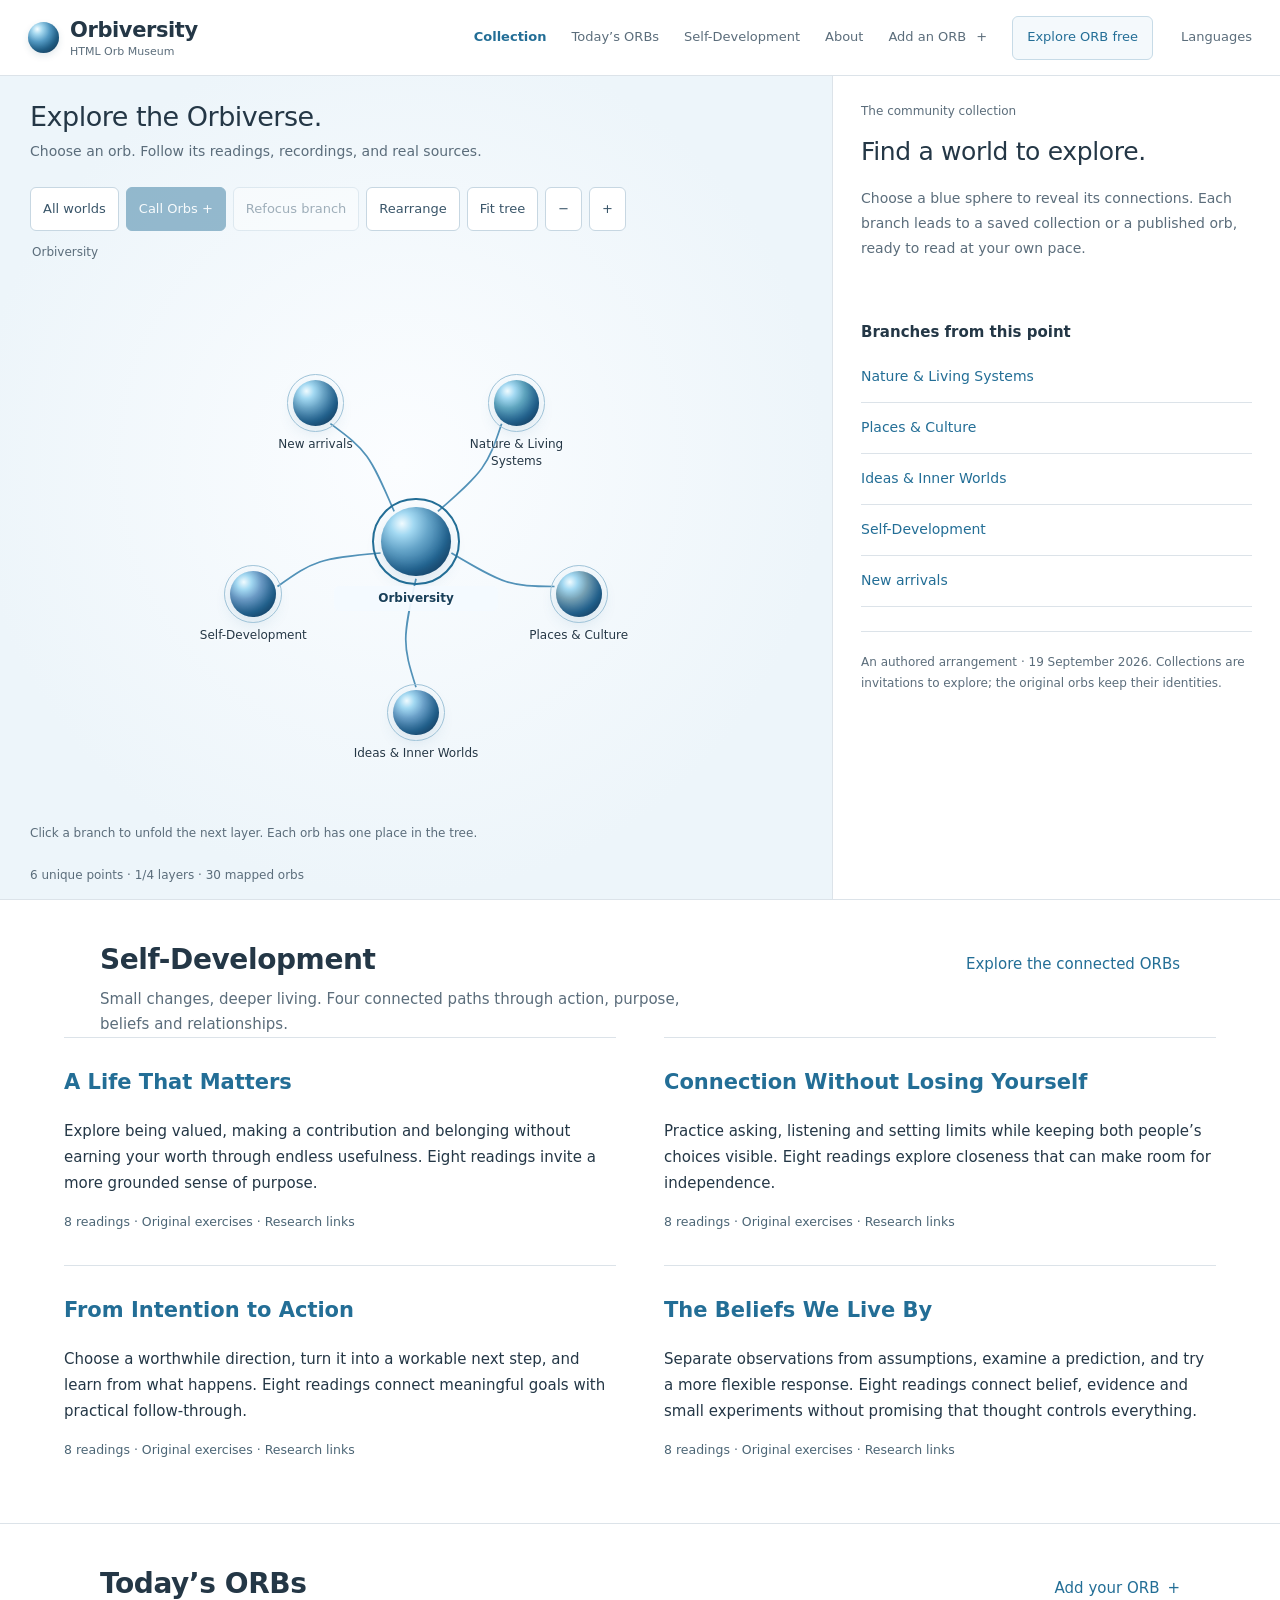
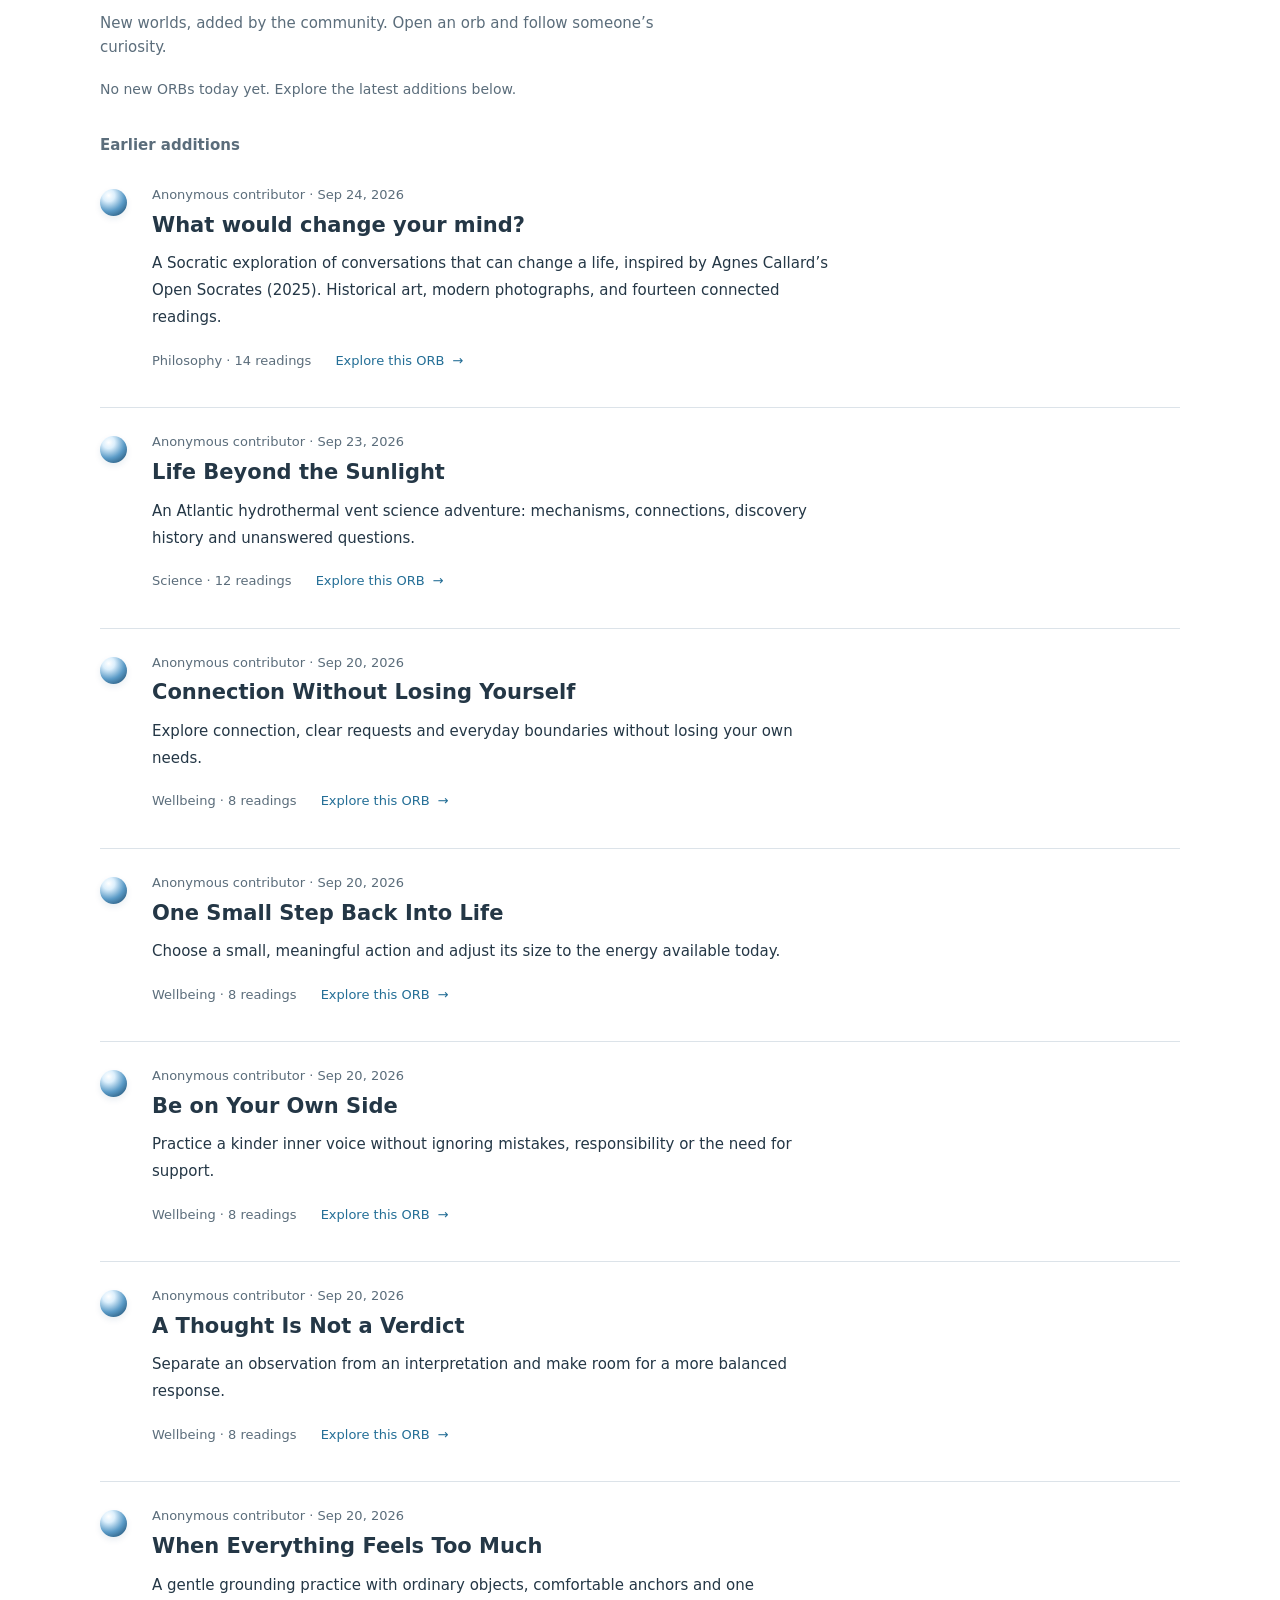
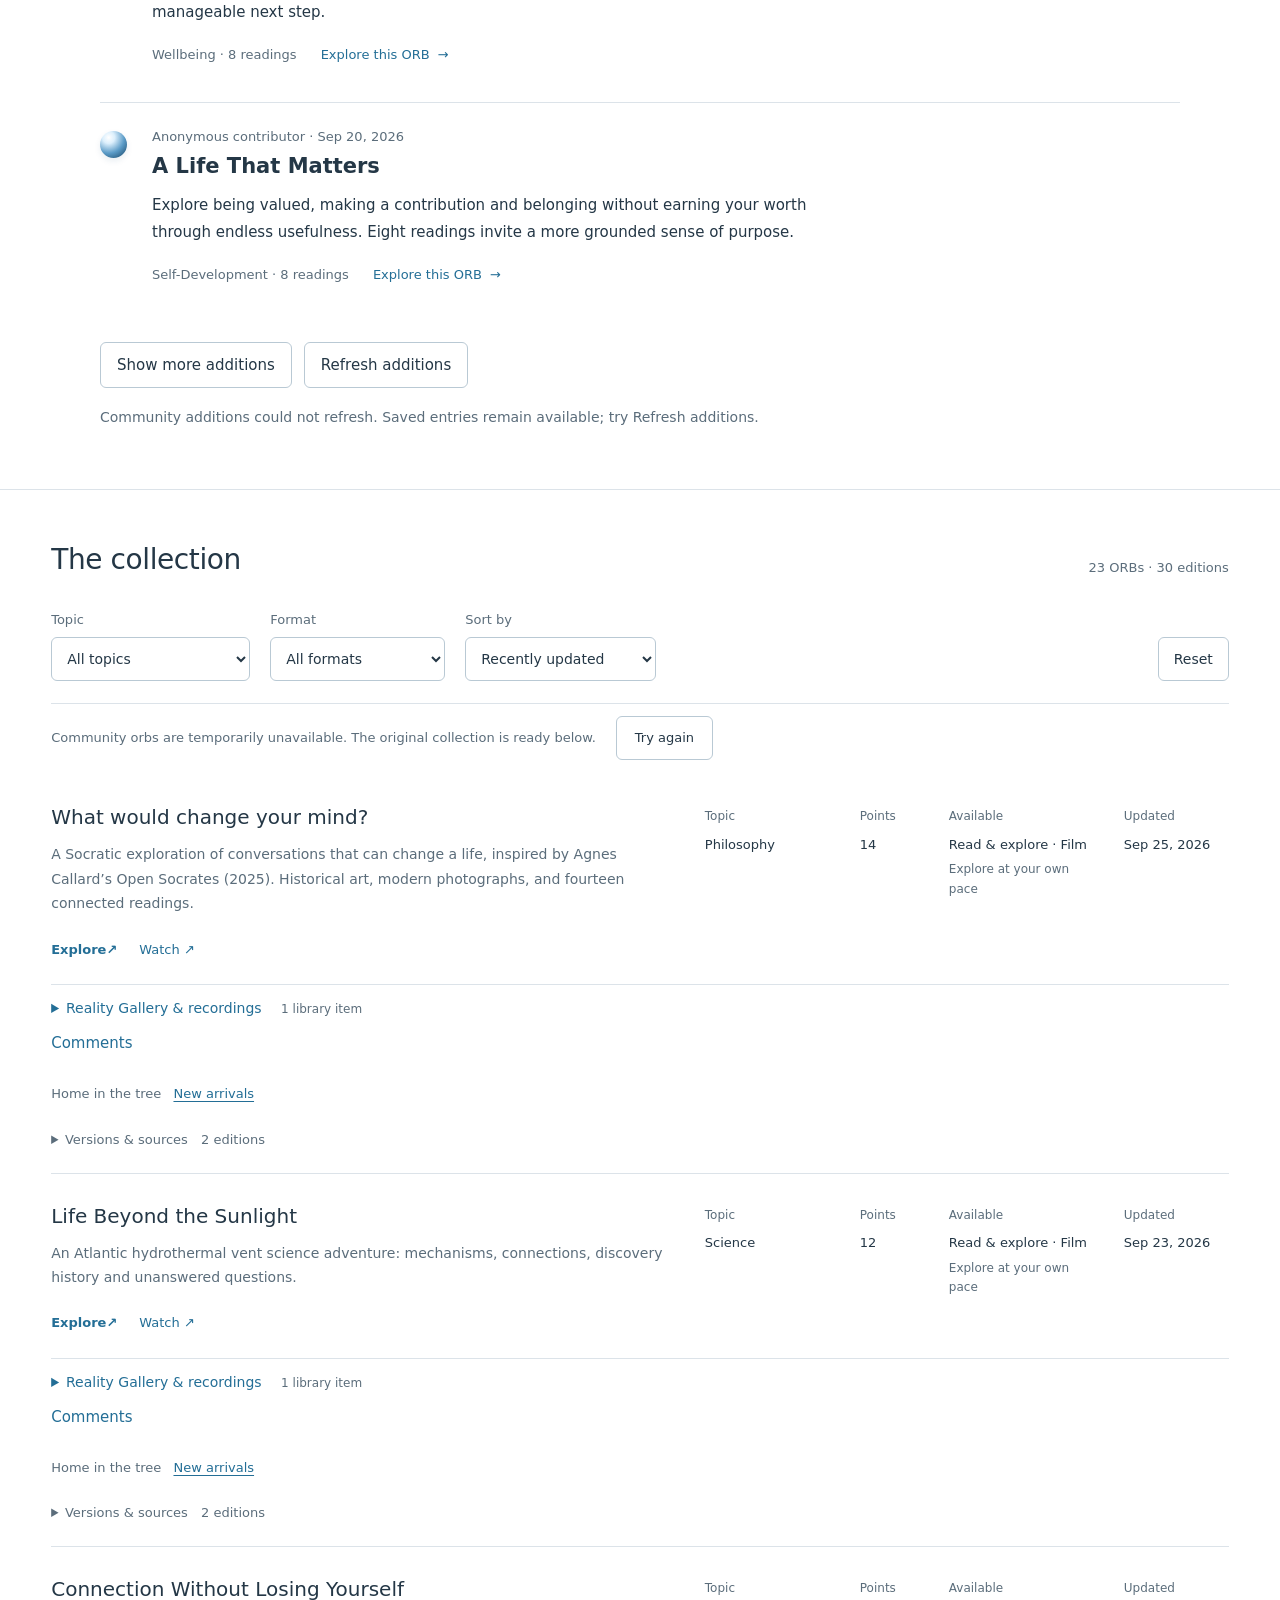
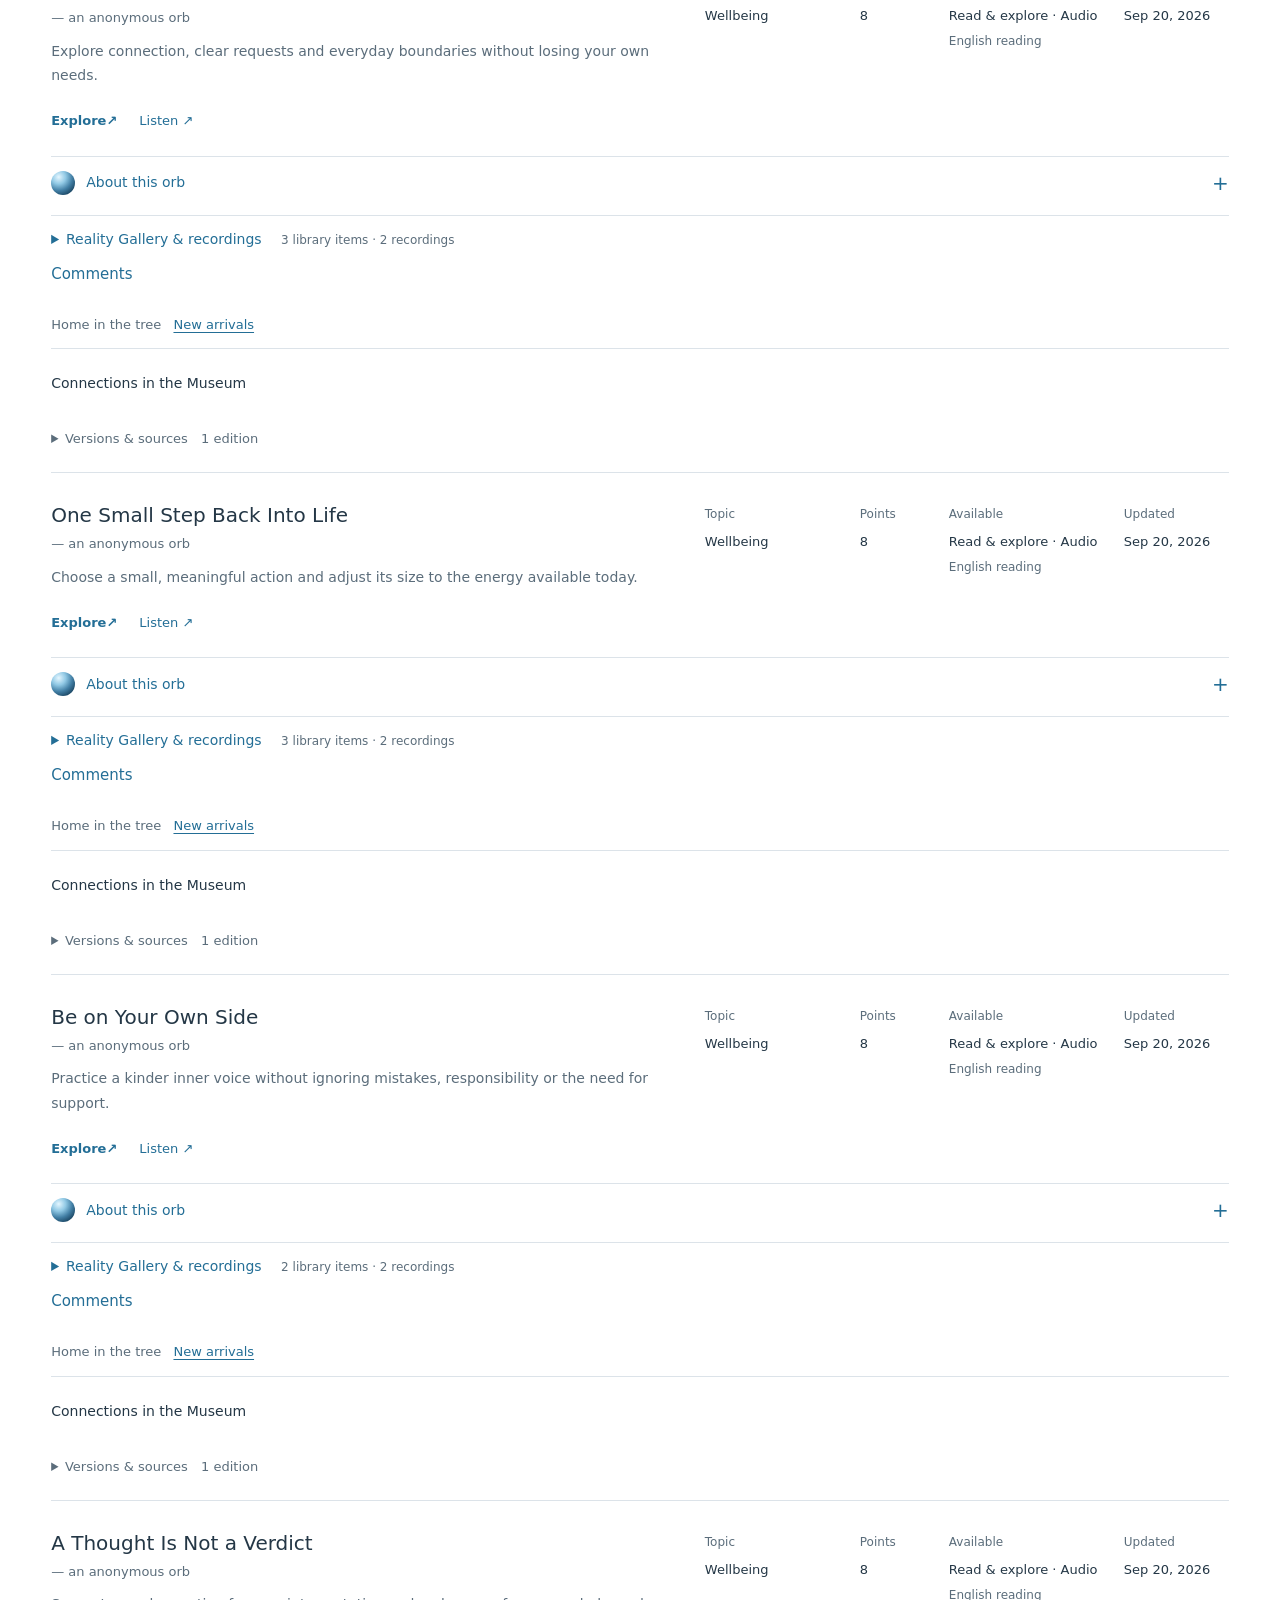
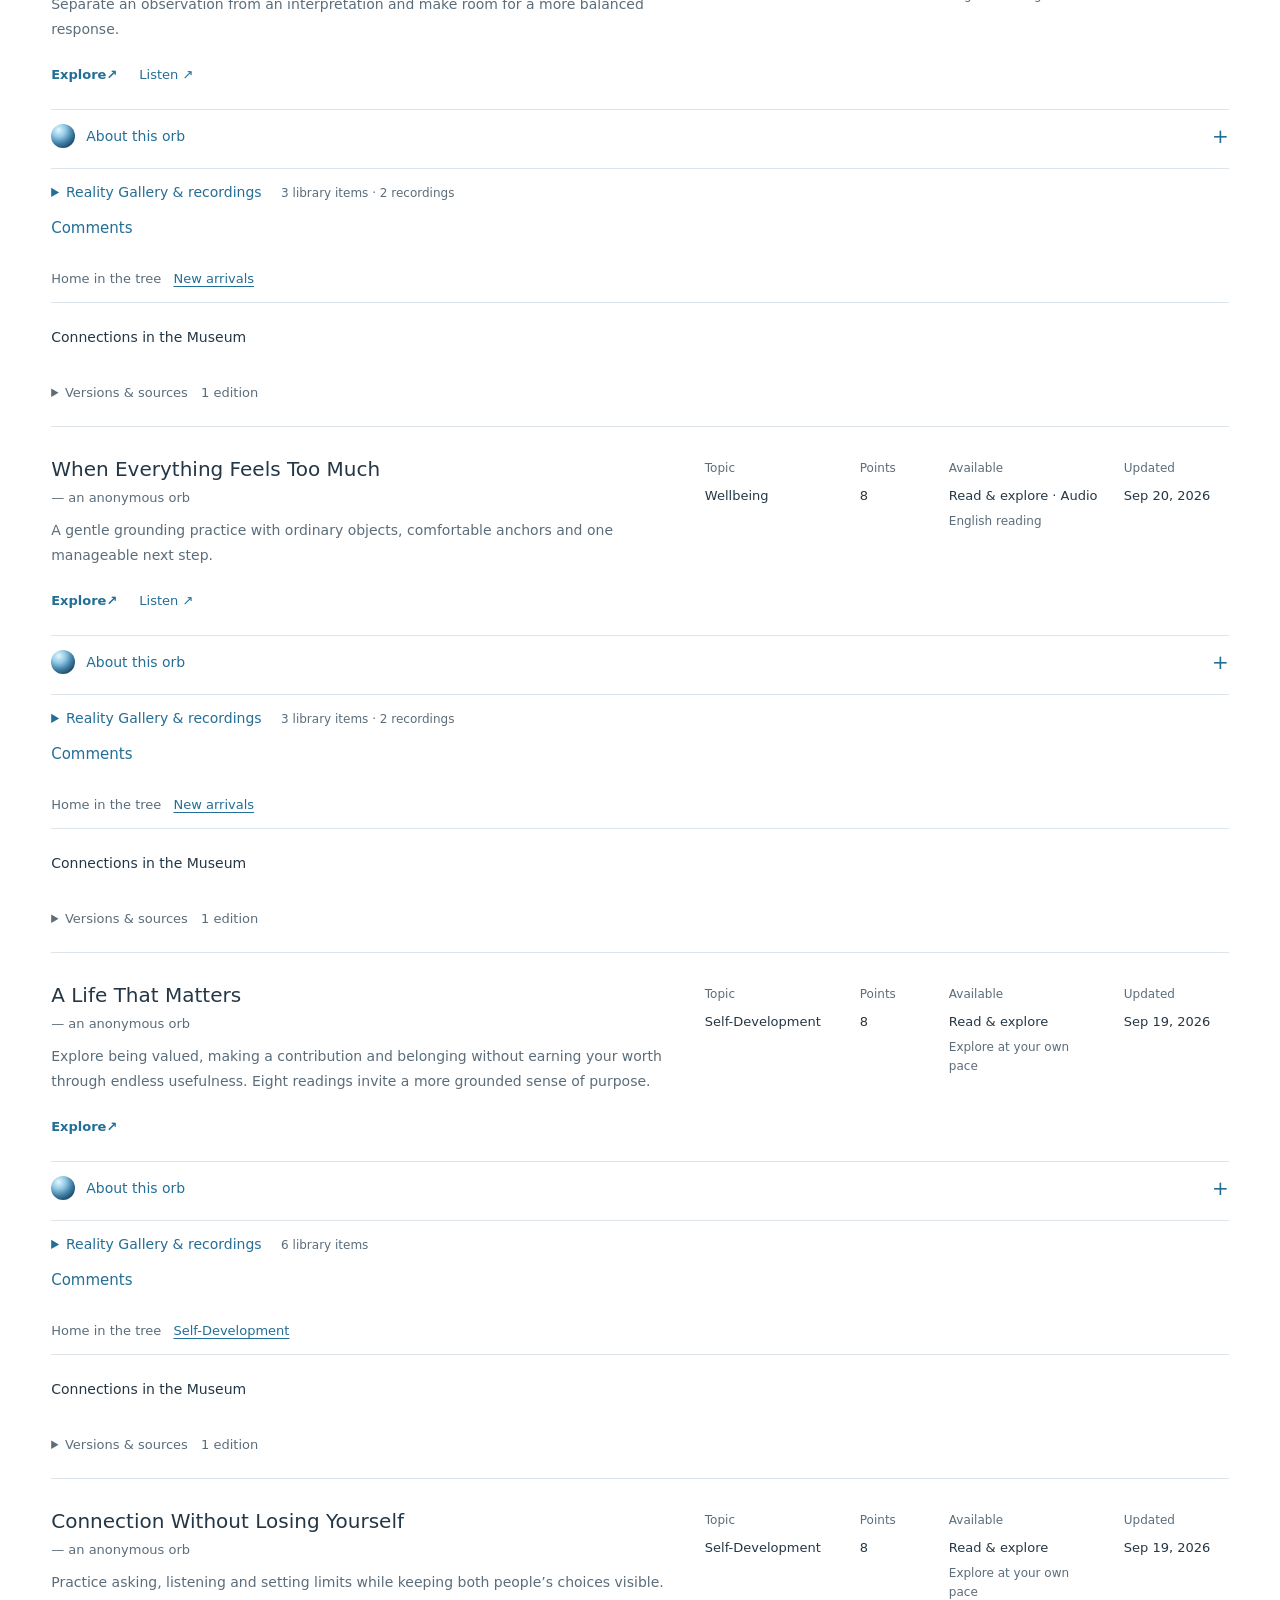
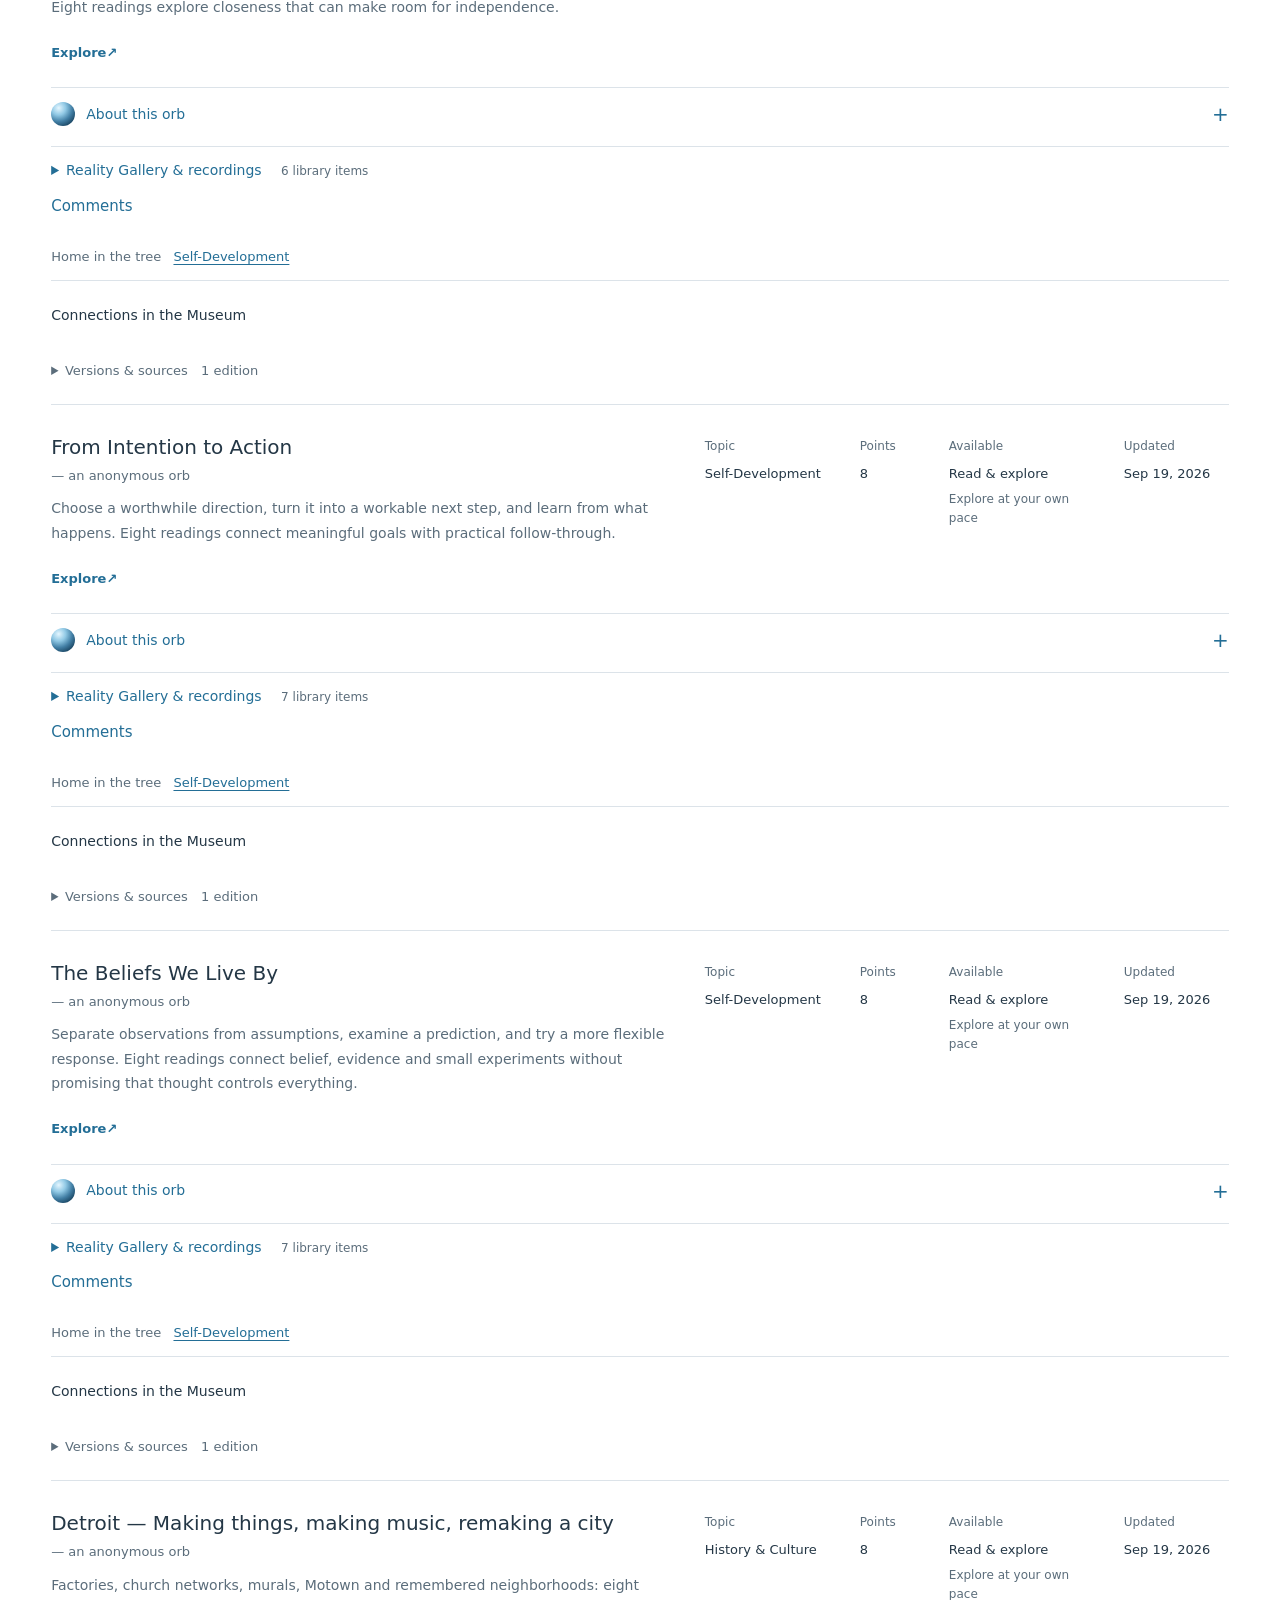
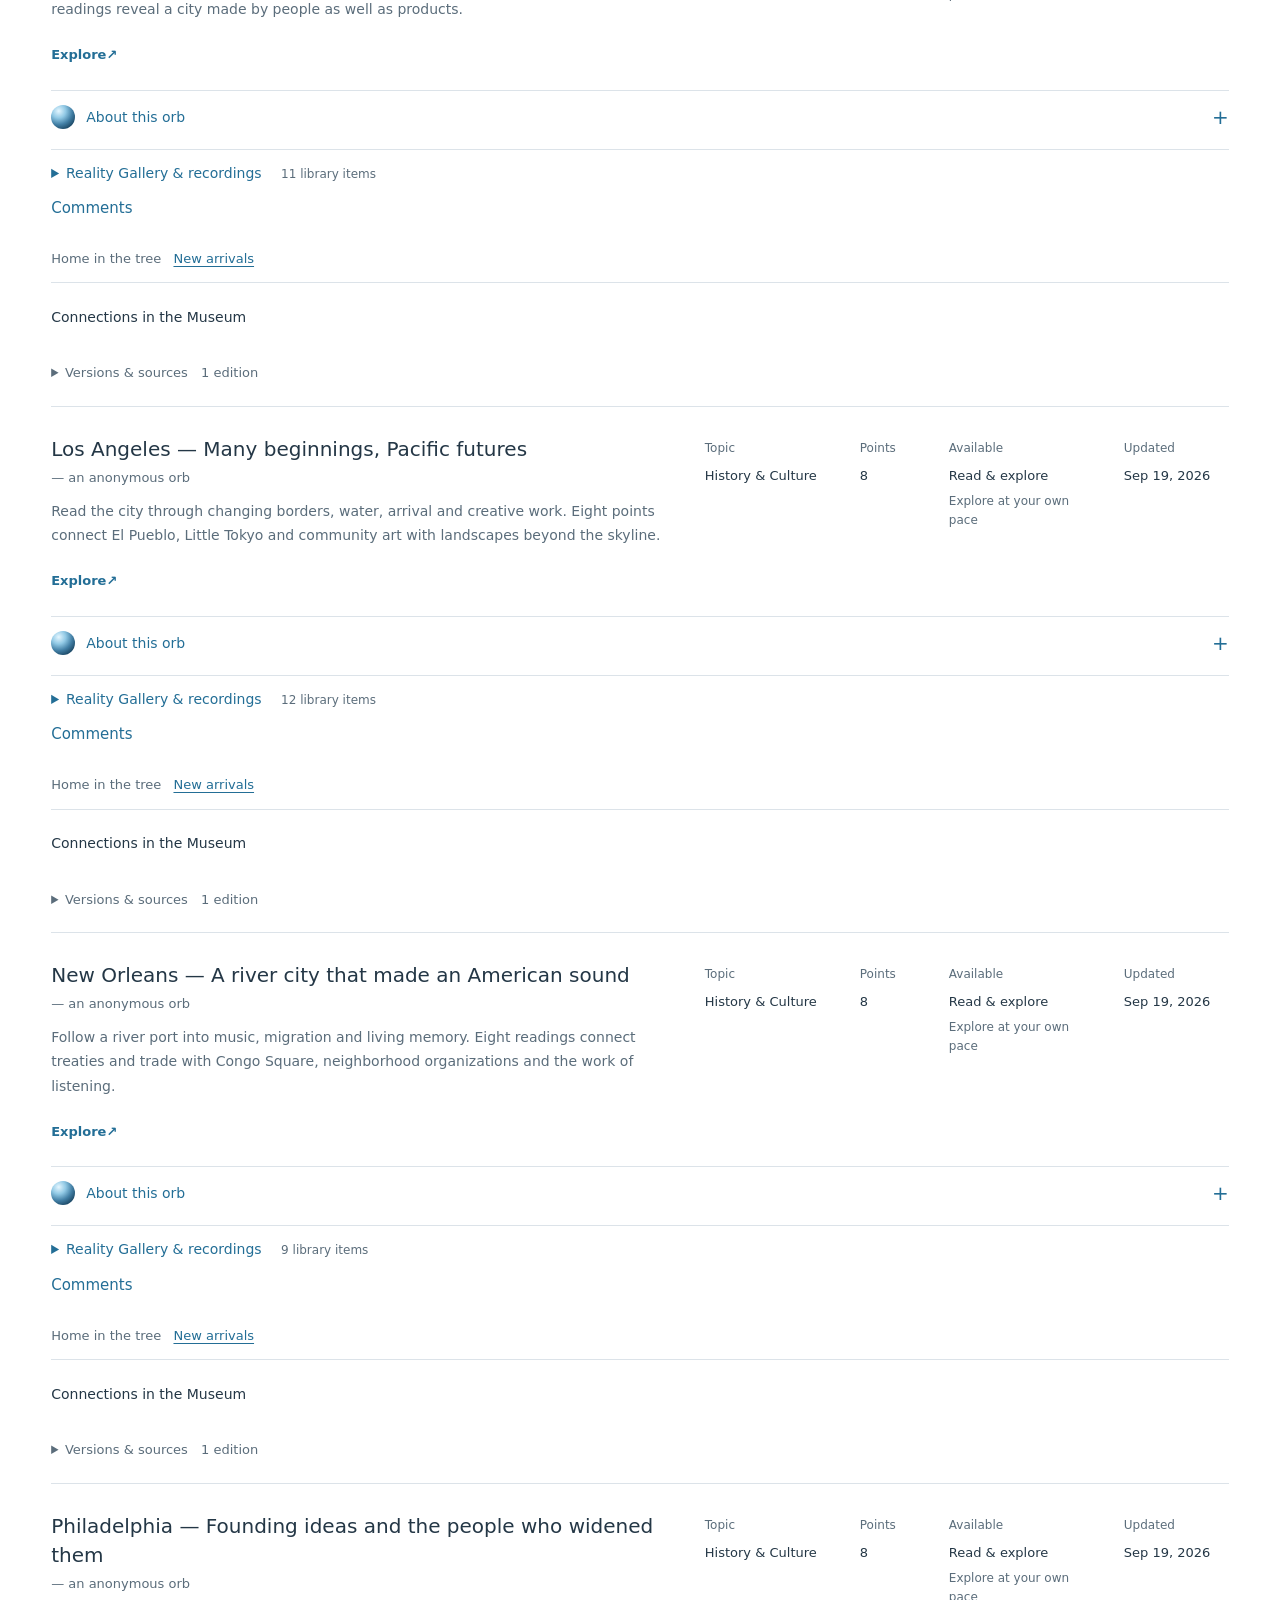
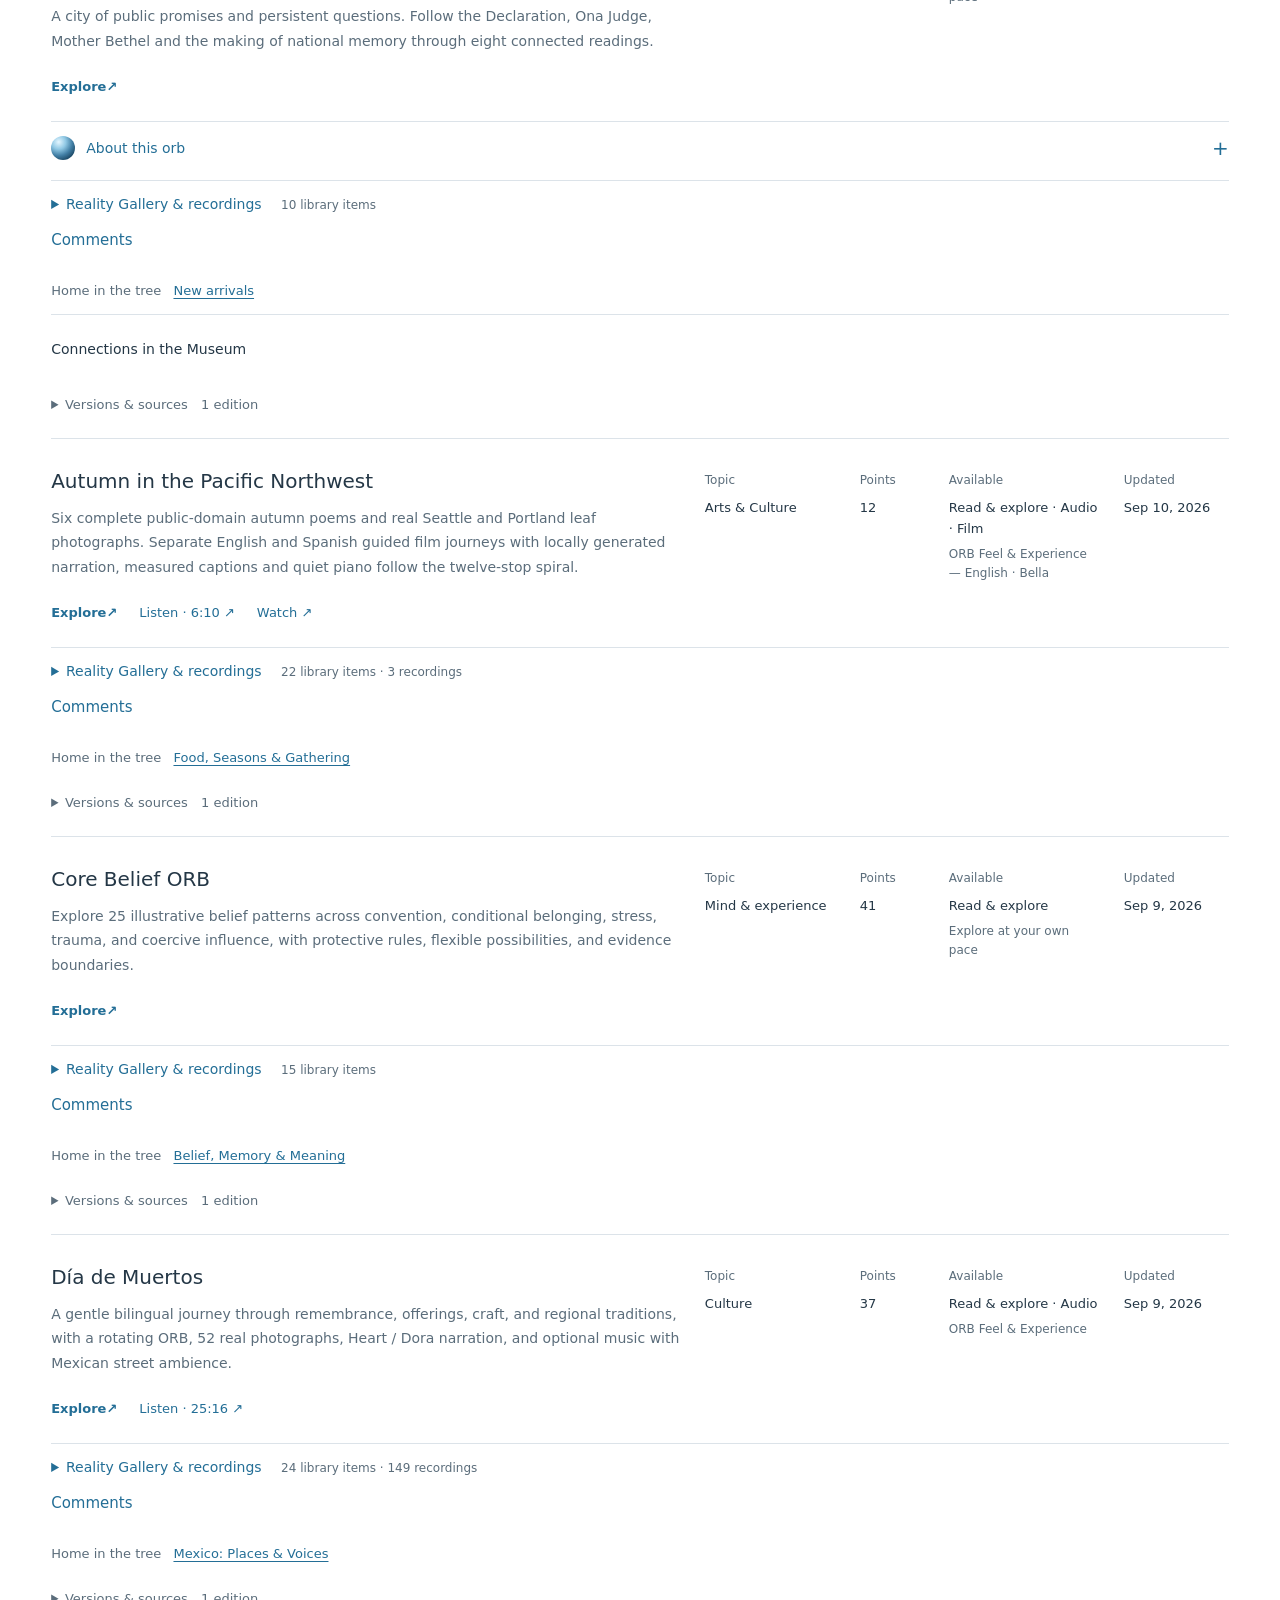
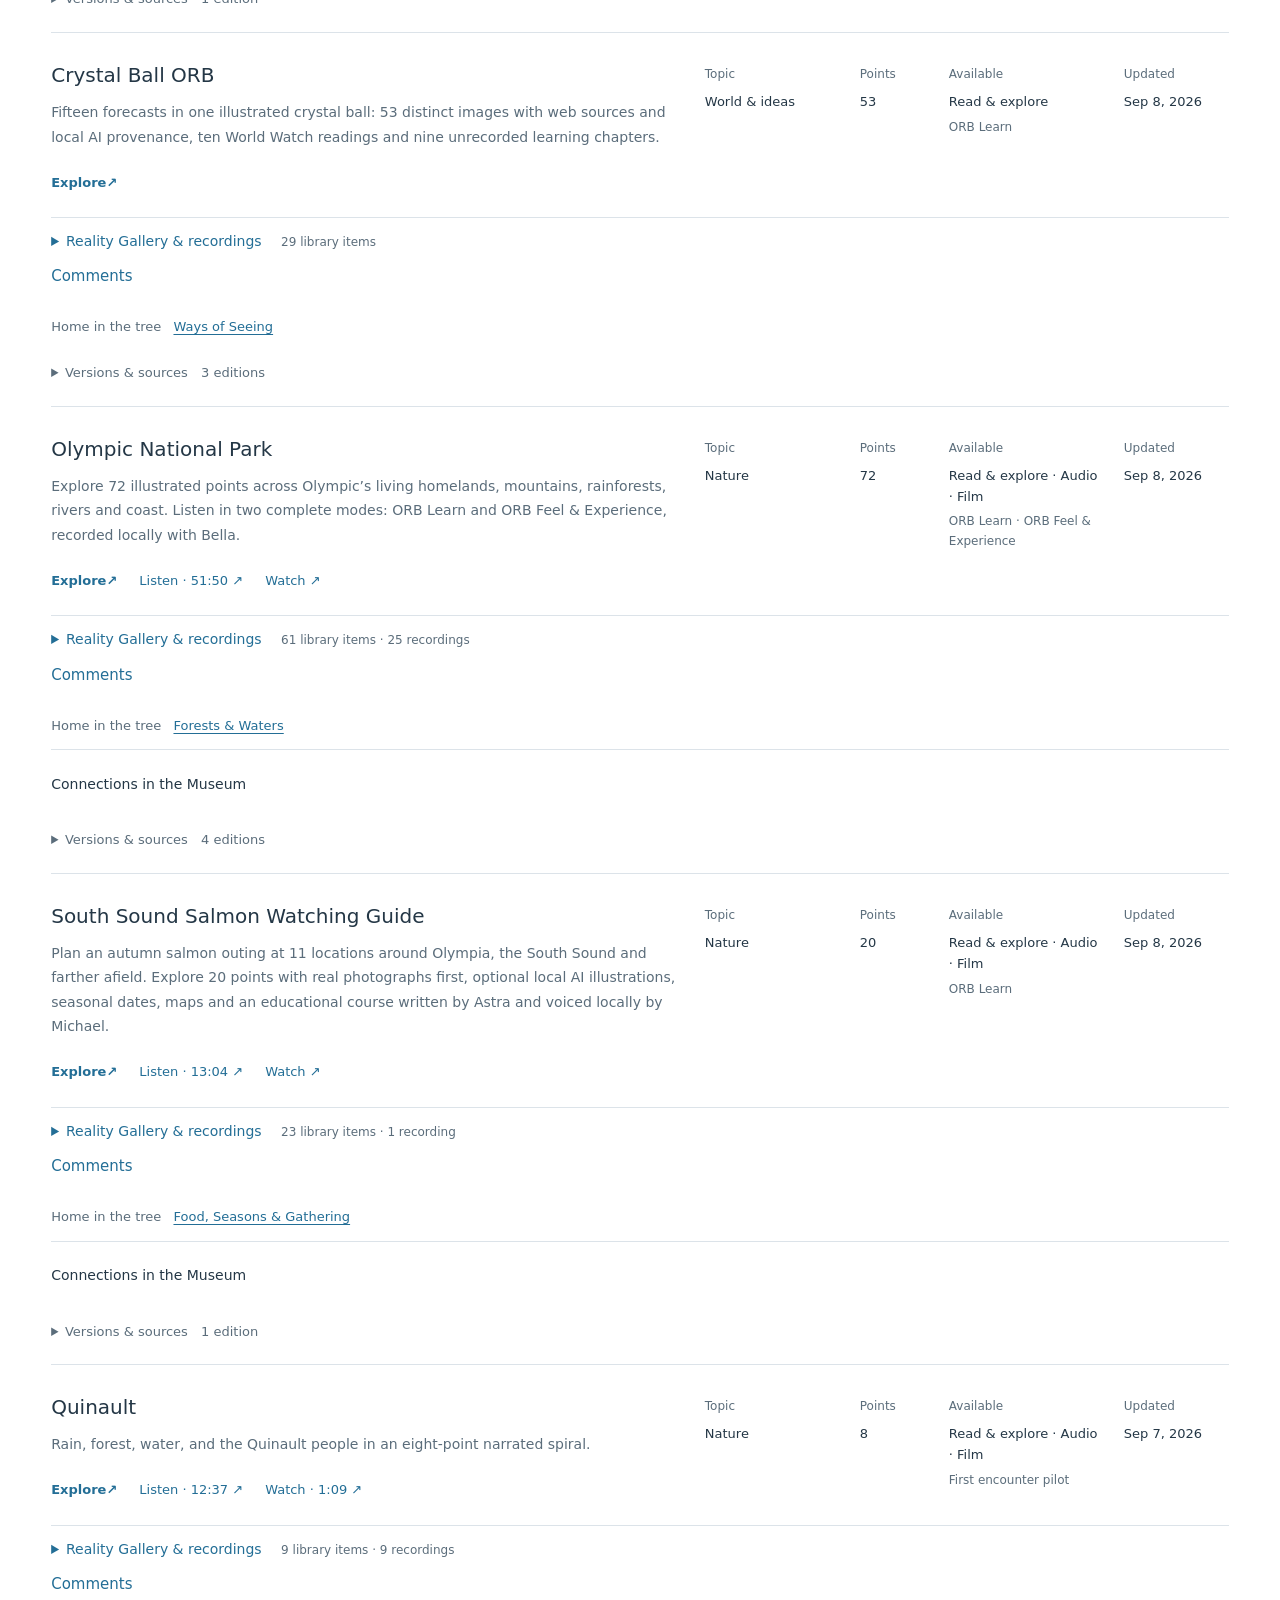
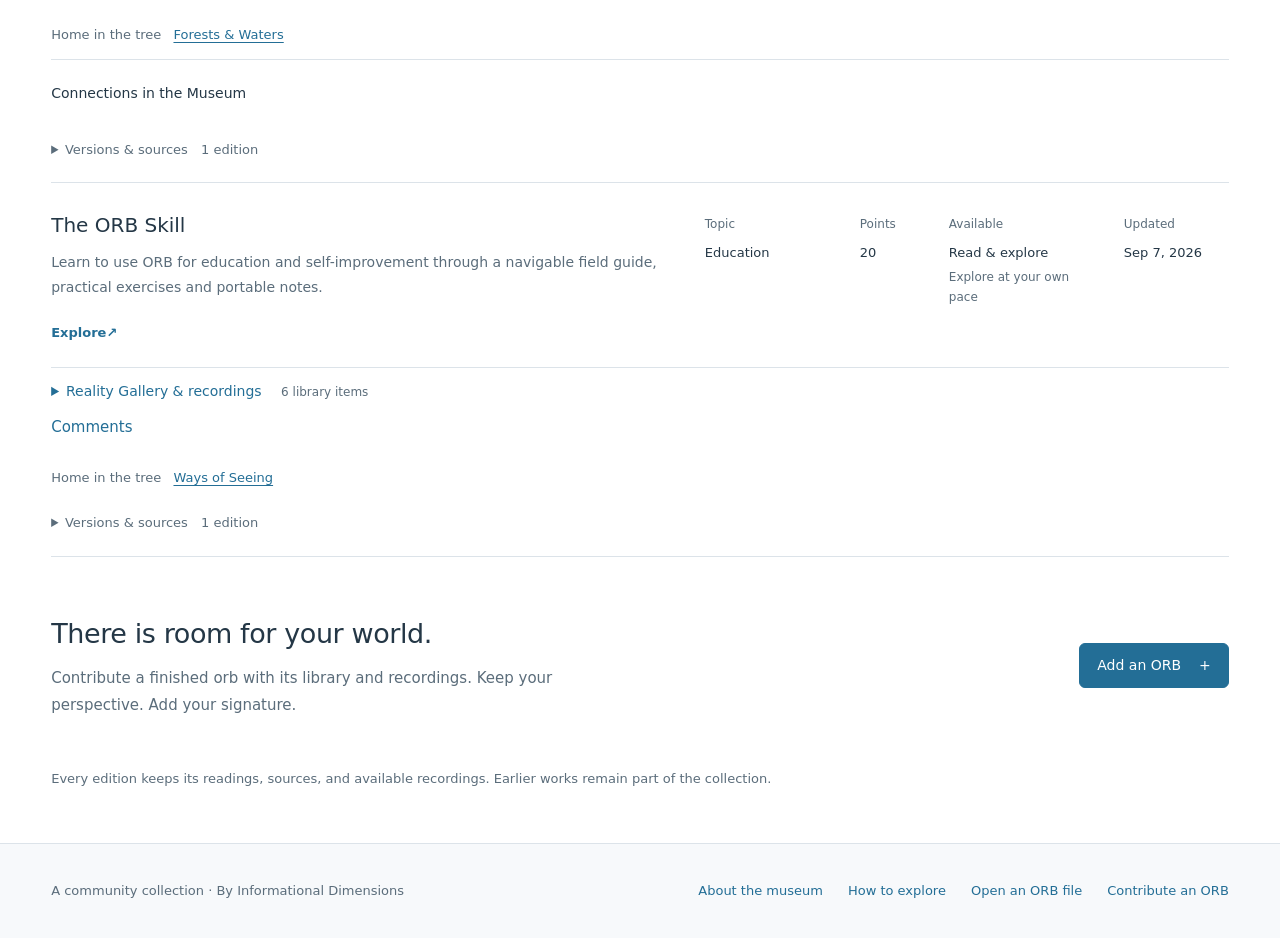
==== commit 4b6094f9: "Add Spanish edition of the Socratic Orbforma episode" ====
--- a/index.html
+++ b/index.html
@@ -17,7 +17,7 @@
 <script type="application/ld+json">{"@context":"https://schema.org","@type":"CollectionPage","name":"Orbiversity — HTML Orb Museum","url":"https://orbiversity.com/orb-archive/","isAccessibleForFree":true,"mainEntity":{"@type":"ItemList","itemListElement":[{"@type":"ListItem","position":1,"name":"Quinault","url":"https://orbiversity.com/Quinault-orb/"},{"@type":"ListItem","position":2,"name":"The ORB Skill","url":"https://orbiversity.com/the-orb-skill/"},{"@type":"ListItem","position":3,"name":"Olympic National Park","url":"https://orbiversity.com/olympic-national-park/"},{"@type":"ListItem","position":4,"name":"Crystal Ball ORB","url":"https://orbiversity.com/crystal-ball-orb/"},{"@type":"ListItem","position":5,"name":"South Sound Salmon Watching Guide","url":"https://orbiversity.com/south-sound-salmon-watching-guide/"},{"@type":"ListItem","position":6,"name":"Día de Muertos","url":"https://orbiversity.com/dia-de-muertos/"},{"@type":"ListItem","position":7,"name":"Autumn in the Pacific Northwest","url":"https://orbiversity.com/autumn-in-two-orbits/"},{"@type":"ListItem","position":8,"name":"Core Belief ORB","url":"https://orbiversity.com/core-belief/"},{"@type":"ListItem","position":9,"name":"Philadelphia — Founding ideas and the people who widened them","url":"https://orbiversity.com/us250-philadelphia/"},{"@type":"ListItem","position":10,"name":"New Orleans — A river city that made an American sound","url":"https://orbiversity.com/us250-new-orleans/"},{"@type":"ListItem","position":11,"name":"Detroit — Making things, making music, remaking a city","url":"https://orbiversity.com/us250-detroit/"},{"@type":"ListItem","position":12,"name":"Los Angeles — Many beginnings, Pacific futures","url":"https://orbiversity.com/us250-los-angeles/"},{"@type":"ListItem","position":13,"name":"From Intention to Action","url":"https://orbiversity.com/from-intention-to-action/"},{"@type":"ListItem","position":14,"name":"A Life That Matters","url":"https://orbiversity.com/a-life-that-matters/"},{"@type":"ListItem","position":15,"name":"The Beliefs We Live By","url":"https://orbiversity.com/the-beliefs-we-live-by/"},{"@type":"ListItem","position":16,"name":"Connection Without Losing Yourself","url":"https://orbiversity.com/connection-without-losing-yourself/"}]}}</script>
 <script type="module" src="https://orbiversity.com/orb-analytics.mjs"></script>
 <!-- orb-discovery:end -->
-</head><body><a class="skip" href="#content">Skip to content</a><header class="vault-header"><a class="brand" href="./"><span class="brand-mark" aria-hidden="true"></span><span>Orbiversity<small>HTML Orb Museum</small></span></a><nav aria-label="Main navigation"><a href="./" aria-current="page">Collection</a><a href="./#todays-orbs">Today’s ORBs</a><a href="./#self-development">Self-Development</a><a href="about.html">About</a><a class="add-orb" href="submit.html">Add an ORB <span aria-hidden="true">+</span></a><a class="app-link" href="https://www.orbforma.com/nano.html">Explore ORB free</a></nav><details class="language-menu"><summary>Languages</summary><div class="language-options"><a href="?lang=en" lang="en" data-language="en">English</a><a href="?lang=es" lang="es" data-language="es">Español</a></div></details></header><main id="content"><div class="vault-workspace"><section class="vault-studio" aria-labelledby="studio-title"><div class="studio-heading"><p class="eyebrow">A community museum</p><h1 id="studio-title">Explore the Orbiverse.</h1><p>A living collection of readings, recordings, and real sources.</p></div><div class="orb-field" aria-label="Browse saved ORBs"><svg class="orbit-lines" viewBox="0 0 100 100" preserveAspectRatio="none" aria-hidden="true"><ellipse cx="50" cy="46" rx="34" ry="30"/><ellipse cx="50" cy="46" rx="21" ry="35" transform="rotate(36 50 46)"/></svg><a class="vault-orb is-featured" href="https://orbiversity.com/what-would-change-your-mind/" data-orb="what-would-change-your-mind" style="--x:50%;--y:38%" aria-label="Explore What would change your mind?"><span class="orb-sphere" aria-hidden="true"></span><span class="orb-label">What would change your mind?</span><span class="orb-type">Philosophy</span></a><a class="vault-orb" href="https://orbiversity.com/life-beyond-the-sunlight/" data-orb="life-beyond-the-sunlight" style="--x:23%;--y:25%" aria-label="Explore Life Beyond the Sunlight"><span class="orb-sphere" aria-hidden="true"></span><span class="orb-label">Life Beyond the Sunlight</span><span class="orb-type">Science</span></a><a class="vault-orb" href="https://orbiversity.com/orb-learn-thoughts/" data-orb="orb-learn-thoughts" style="--x:78%;--y:21%" aria-label="Explore A Thought Is Not a Verdict"><span class="orb-sphere" aria-hidden="true"></span><span class="orb-label">A Thought Is Not a Verdict</span><span class="orb-type">Wellbeing</span></a><a class="vault-orb" href="https://orbiversity.com/orb-learn-self-compassion/" data-orb="orb-learn-self-compassion" style="--x:16%;--y:57%" aria-label="Explore Be on Your Own Side"><span class="orb-sphere" aria-hidden="true"></span><span class="orb-label">Be on Your Own Side</span><span class="orb-type">Wellbeing</span></a><a class="vault-orb" href="https://orbiversity.com/orb-learn-connection/" data-orb="orb-learn-connection" style="--x:79%;--y:57%" aria-label="Explore Connection Without Losing Yourself"><span class="orb-sphere" aria-hidden="true"></span><span class="orb-label">Connection Without Losing Yourself</span><span class="orb-type">Wellbeing</span></a><a class="vault-orb" href="https://orbiversity.com/orb-learn-small-steps/" data-orb="orb-learn-small-steps" style="--x:34%;--y:72%" aria-label="Explore One Small Step Back Into Life"><span class="orb-sphere" aria-hidden="true"></span><span class="orb-label">One Small Step Back Into Life</span><span class="orb-type">Wellbeing</span></a><a class="vault-orb" href="https://orbiversity.com/orb-learn-grounding/" data-orb="orb-learn-grounding" style="--x:62%;--y:70%" aria-label="Explore When Everything Feels Too Much"><span class="orb-sphere" aria-hidden="true"></span><span class="orb-label">When Everything Feels Too Much</span><span class="orb-type">Wellbeing</span></a><a class="vault-orb" href="https://orbiversity.com/a-life-that-matters/" data-orb="a-life-that-matters" style="--x:49%;--y:11%" aria-label="Explore A Life That Matters"><span class="orb-sphere" aria-hidden="true"></span><span class="orb-label">A Life That Matters</span><span class="orb-type">Self-Development</span></a></div><div class="studio-bottom"><span>Connected ideas. A shared world.</span><a href="#entries">Visit the collection <span aria-hidden="true">↓</span></a></div></section><aside class="vault-overview" aria-label="Featured ORB" id="orb-overview"><p class="eyebrow">Philosophy</p><h2>What would change your mind?</h2><p class="overview-description">A Socratic exploration of conversations that can change a life, inspired by Agnes Callard’s Open Socrates (2025). Historical art, modern photographs, and fourteen connected readings.</p><p class="overview-meta">14 readings · Film</p><a class="primary-link" href="https://orbiversity.com/what-would-change-your-mind/">Enter this ORB <span aria-hidden="true">↗</span></a><a class="edition-link" href="#orb-what-would-change-your-mind">Reality Gallery, recordings & editions</a><p class="vault-note">A finished world of readings and real sources. Follow its links at your own pace.</p></aside></div><section class="todays-orbs self-development-collection" id="self-development" aria-labelledby="self-development-title"><div class="arrival-heading"><div><h2 id="self-development-title">Self-Development</h2><p>Small changes, deeper living. Four connected paths through action, purpose, beliefs and relationships.</p></div><a href="./?map=self-development">Explore the connected ORBs</a></div><div class="self-development-links"><article><h3><a href="https://orbiversity.com/a-life-that-matters/">A Life That Matters</a></h3><p>Explore being valued, making a contribution and belonging without earning your worth through endless usefulness. Eight readings invite a more grounded sense of purpose.</p><small>8 readings · Original exercises · Research links</small></article><article><h3><a href="https://orbiversity.com/connection-without-losing-yourself/">Connection Without Losing Yourself</a></h3><p>Practice asking, listening and setting limits while keeping both people’s choices visible. Eight readings explore closeness that can make room for independence.</p><small>8 readings · Original exercises · Research links</small></article><article><h3><a href="https://orbiversity.com/from-intention-to-action/">From Intention to Action</a></h3><p>Choose a worthwhile direction, turn it into a workable next step, and learn from what happens. Eight readings connect meaningful goals with practical follow-through.</p><small>8 readings · Original exercises · Research links</small></article><article><h3><a href="https://orbiversity.com/the-beliefs-we-live-by/">The Beliefs We Live By</a></h3><p>Separate observations from assumptions, examine a prediction, and try a more flexible response. Eight readings connect belief, evidence and small experiments without promising that thought controls everything.</p><small>8 readings · Original exercises · Research links</small></article></div></section><section class="todays-orbs" id="todays-orbs" aria-labelledby="today-title"><div class="arrival-heading"><div><h2 id="today-title">Today’s ORBs</h2><p>New worlds, added by the community. Open an orb and follow someone’s curiosity.</p></div><a href="submit.html">Add your ORB <span aria-hidden="true">+</span></a></div><div class="arrival-body" id="arrival-body"><ol class="arrival-list"><li class="arrival-group"><h3>Latest additions</h3></li><li class="arrival"><span class="arrival-orb" aria-hidden="true"></span><article><div class="arrival-meta"><span>Anonymous contributor</span><span aria-hidden="true"> · </span><time datetime="2026-09-24">Sep 24, 2026</time></div><h3><a href="https://orbiversity.com/what-would-change-your-mind/">What would change your mind?</a></h3><p>A Socratic exploration of conversations that can change a life, inspired by Agnes Callard’s Open Socrates (2025). Historical art, modern photographs, and fourteen connected readings.</p><div class="arrival-foot">Philosophy · 14 readings<a href="https://orbiversity.com/what-would-change-your-mind/">Explore this ORB <span aria-hidden="true">→</span></a></div></article></li><li class="arrival"><span class="arrival-orb" aria-hidden="true"></span><article><div class="arrival-meta"><span>Anonymous contributor</span><span aria-hidden="true"> · </span><time datetime="2026-09-23">Sep 23, 2026</time></div><h3><a href="https://orbiversity.com/life-beyond-the-sunlight/">Life Beyond the Sunlight</a></h3><p>An Atlantic hydrothermal vent science adventure: mechanisms, connections, discovery history and unanswered questions.</p><div class="arrival-foot">Science · 12 readings<a href="https://orbiversity.com/life-beyond-the-sunlight/">Explore this ORB <span aria-hidden="true">→</span></a></div></article></li><li class="arrival"><span class="arrival-orb" aria-hidden="true"></span><article><div class="arrival-meta"><span>Anonymous contributor</span><span aria-hidden="true"> · </span><time datetime="2026-09-20T04:28:31.097Z">Sep 19, 2026</time></div><h3><a href="https://orbiversity.com/orb-learn-connection/">Connection Without Losing Yourself</a></h3><p>Explore connection, clear requests and everyday boundaries without losing your own needs.</p><div class="arrival-foot">Wellbeing · 8 readings<a href="https://orbiversity.com/orb-learn-connection/">Explore this ORB <span aria-hidden="true">→</span></a></div></article></li><li class="arrival"><span class="arrival-orb" aria-hidden="true"></span><article><div class="arrival-meta"><span>Anonymous contributor</span><span aria-hidden="true"> · </span><time datetime="2026-09-20T04:28:27.398Z">Sep 19, 2026</time></div><h3><a href="https://orbiversity.com/orb-learn-small-steps/">One Small Step Back Into Life</a></h3><p>Choose a small, meaningful action and adjust its size to the energy available today.</p><div class="arrival-foot">Wellbeing · 8 readings<a href="https://orbiversity.com/orb-learn-small-steps/">Explore this ORB <span aria-hidden="true">→</span></a></div></article></li><li class="arrival"><span class="arrival-orb" aria-hidden="true"></span><article><div class="arrival-meta"><span>Anonymous contributor</span><span aria-hidden="true"> · </span><time datetime="2026-09-20T04:28:23.858Z">Sep 19, 2026</time></div><h3><a href="https://orbiversity.com/orb-learn-self-compassion/">Be on Your Own Side</a></h3><p>Practice a kinder inner voice without ignoring mistakes, responsibility or the need for support.</p><div class="arrival-foot">Wellbeing · 8 readings<a href="https://orbiversity.com/orb-learn-self-compassion/">Explore this ORB <span aria-hidden="true">→</span></a></div></article></li><li class="arrival"><span class="arrival-orb" aria-hidden="true"></span><article><div class="arrival-meta"><span>Anonymous contributor</span><span aria-hidden="true"> · </span><time datetime="2026-09-20T04:28:20.438Z">Sep 19, 2026</time></div><h3><a href="https://orbiversity.com/orb-learn-thoughts/">A Thought Is Not a Verdict</a></h3><p>Separate an observation from an interpretation and make room for a more balanced response.</p><div class="arrival-foot">Wellbeing · 8 readings<a href="https://orbiversity.com/orb-learn-thoughts/">Explore this ORB <span aria-hidden="true">→</span></a></div></article></li><li class="arrival"><span class="arrival-orb" aria-hidden="true"></span><article><div class="arrival-meta"><span>Anonymous contributor</span><span aria-hidden="true"> · </span><time datetime="2026-09-20T04:28:17.158Z">Sep 19, 2026</time></div><h3><a href="https://orbiversity.com/orb-learn-grounding/">When Everything Feels Too Much</a></h3><p>A gentle grounding practice with ordinary objects, comfortable anchors and one manageable next step.</p><div class="arrival-foot">Wellbeing · 8 readings<a href="https://orbiversity.com/orb-learn-grounding/">Explore this ORB <span aria-hidden="true">→</span></a></div></article></li><li class="arrival"><span class="arrival-orb" aria-hidden="true"></span><article><div class="arrival-meta"><span>Anonymous contributor</span><span aria-hidden="true"> · </span><time datetime="2026-09-20T00:03:30.836Z">Sep 19, 2026</time></div><h3><a href="https://orbiversity.com/a-life-that-matters/">A Life That Matters</a></h3><p>Explore being valued, making a contribution and belonging without earning your worth through endless usefulness. Eight readings invite a more grounded sense of purpose.</p><div class="arrival-foot">Self-Development · 8 readings<a href="https://orbiversity.com/a-life-that-matters/">Explore this ORB <span aria-hidden="true">→</span></a></div></article></li></ol></div><div class="arrival-actions"><button id="arrival-more" type="button" hidden>Show more additions</button><button id="arrival-refresh" type="button" hidden>Refresh additions</button></div><p id="arrival-status" class="arrival-status" role="status">Recent additions from the saved collection. Community additions load when connected.</p></section><section class="vault-catalog" aria-labelledby="catalog-title"><div class="catalog-heading"><div><p class="eyebrow">The permanent collection</p><h2 id="catalog-title">The collection</h2></div><p><span id="count" role="status" aria-live="polite">23 ORBs</span><span class="edition-total"> · 29 editions</span></p></div><form class="vault-filters" hidden aria-label="Filter the collection"><label>Topic<select id="topic" aria-label="Topic"><option value="all">All topics</option><option value="Arts &amp; Culture">Arts &amp; Culture</option><option value="Culture">Culture</option><option value="Education">Education</option><option value="History &amp; Culture">History &amp; Culture</option><option value="Mind &amp; experience">Mind &amp; experience</option><option value="Nature">Nature</option><option value="Philosophy">Philosophy</option><option value="Science">Science</option><option value="Self-Development">Self-Development</option><option value="Wellbeing">Wellbeing</option><option value="World &amp; ideas">World &amp; ideas</option></select></label><label>Format<select id="format" aria-label="Format"><option value="all">All formats</option><option value="reading">Read &amp; explore</option><option value="audio">With narration</option><option value="video">With video</option></select></label><label>Sort by<select id="sort" aria-label="Sort by"><option value="updated">Recently updated</option><option value="newest">Newest added</option><option value="title">Title A–Z</option></select></label><button type="button" id="clear">Reset</button></form><div class="publication-feed-state"><p id="publication-status" role="status" aria-live="polite">The original collection is ready. Loading community orbs…</p><button id="publication-retry" type="button" hidden>Try again</button></div><div id="entries"><article id="orb-what-would-change-your-mind" class="orb-row" data-orb-id="what-would-change-your-mind"><div class="orb-main"><div class="orb-name"><h2><a href="https://orbiversity.com/what-would-change-your-mind/">What would change your mind?</a></h2><span class="kind">Interactive ORB</span></div><p class="description">A Socratic exploration of conversations that can change a life, inspired by Agnes Callard’s Open Socrates (2025). Historical art, modern photographs, and fourteen connected readings.</p><div class="row-actions"><a class="explore" href="https://orbiversity.com/what-would-change-your-mind/" aria-label="Explore What would change your mind?">Explore <span aria-hidden="true">↗</span></a><a href="https://youtu.be/vxddNvsgMkE" aria-label="Watch What would change your mind? Video">Watch ↗</a></div></div><div class="cell topic-cell"><span class="mobile-label">Topic</span>Philosophy</div><div class="cell points-cell"><span class="mobile-label">Points</span>14</div><div class="cell formats-cell"><span class="mobile-label">Available</span><span>Read &amp; explore · Film</span><small>Explore at your own pace</small></div><div class="cell date-cell"><span class="mobile-label">Updated</span><time datetime="2026-09-24">Sep 24, 2026</time></div><details class="museum-holdings"><summary>Reality Gallery & recordings <span>1 library item</span></summary><div class="holdings-grid"><section><h3>Reality Gallery & sources</h3><ul><li><a href="https://github.com/visualizationcreation/what-would-change-your-mind/tree/2dbd2c1d80c176a6eee8cba70c7b7a4a34d5c2e3">Edition source files <span aria-hidden="true">↗</span></a><small>Source record</small></li></ul></section></div></details><details class="version-details"><summary>Versions &amp; sources <span>1 edition</span></summary><div class="version-body"><ul><li><div class="edition-title"><a href="https://orbiversity.com/what-would-change-your-mind/">Socratic questioning · English</a><span>Authored with Codex</span></div><p>Illustrated interactive ORB · Published Sep 24, 2026</p><p>14 readings · original episode · sources and artwork</p><p>ORB skill version: not recorded · <a href="https://github.com/visualizationcreation/what-would-change-your-mind/tree/2dbd2c1d80c176a6eee8cba70c7b7a4a34d5c2e3">Source snapshot ↗</a></p></li></ul><a class="repo-link" href="https://github.com/visualizationcreation/what-would-change-your-mind">GitHub repository ↗</a></div></details></article>
+</head><body><a class="skip" href="#content">Skip to content</a><header class="vault-header"><a class="brand" href="./"><span class="brand-mark" aria-hidden="true"></span><span>Orbiversity<small>HTML Orb Museum</small></span></a><nav aria-label="Main navigation"><a href="./" aria-current="page">Collection</a><a href="./#todays-orbs">Today’s ORBs</a><a href="./#self-development">Self-Development</a><a href="about.html">About</a><a class="add-orb" href="submit.html">Add an ORB <span aria-hidden="true">+</span></a><a class="app-link" href="https://www.orbforma.com/nano.html">Explore ORB free</a></nav><details class="language-menu"><summary>Languages</summary><div class="language-options"><a href="?lang=en" lang="en" data-language="en">English</a><a href="?lang=es" lang="es" data-language="es">Español</a></div></details></header><main id="content"><div class="vault-workspace"><section class="vault-studio" aria-labelledby="studio-title"><div class="studio-heading"><p class="eyebrow">A community museum</p><h1 id="studio-title">Explore the Orbiverse.</h1><p>A living collection of readings, recordings, and real sources.</p></div><div class="orb-field" aria-label="Browse saved ORBs"><svg class="orbit-lines" viewBox="0 0 100 100" preserveAspectRatio="none" aria-hidden="true"><ellipse cx="50" cy="46" rx="34" ry="30"/><ellipse cx="50" cy="46" rx="21" ry="35" transform="rotate(36 50 46)"/></svg><a class="vault-orb is-featured" href="https://orbiversity.com/what-would-change-your-mind/" data-orb="what-would-change-your-mind" style="--x:50%;--y:38%" aria-label="Explore What would change your mind?"><span class="orb-sphere" aria-hidden="true"></span><span class="orb-label">What would change your mind?</span><span class="orb-type">Philosophy</span></a><a class="vault-orb" href="https://orbiversity.com/life-beyond-the-sunlight/" data-orb="life-beyond-the-sunlight" style="--x:23%;--y:25%" aria-label="Explore Life Beyond the Sunlight"><span class="orb-sphere" aria-hidden="true"></span><span class="orb-label">Life Beyond the Sunlight</span><span class="orb-type">Science</span></a><a class="vault-orb" href="https://orbiversity.com/orb-learn-thoughts/" data-orb="orb-learn-thoughts" style="--x:78%;--y:21%" aria-label="Explore A Thought Is Not a Verdict"><span class="orb-sphere" aria-hidden="true"></span><span class="orb-label">A Thought Is Not a Verdict</span><span class="orb-type">Wellbeing</span></a><a class="vault-orb" href="https://orbiversity.com/orb-learn-self-compassion/" data-orb="orb-learn-self-compassion" style="--x:16%;--y:57%" aria-label="Explore Be on Your Own Side"><span class="orb-sphere" aria-hidden="true"></span><span class="orb-label">Be on Your Own Side</span><span class="orb-type">Wellbeing</span></a><a class="vault-orb" href="https://orbiversity.com/orb-learn-connection/" data-orb="orb-learn-connection" style="--x:79%;--y:57%" aria-label="Explore Connection Without Losing Yourself"><span class="orb-sphere" aria-hidden="true"></span><span class="orb-label">Connection Without Losing Yourself</span><span class="orb-type">Wellbeing</span></a><a class="vault-orb" href="https://orbiversity.com/orb-learn-small-steps/" data-orb="orb-learn-small-steps" style="--x:34%;--y:72%" aria-label="Explore One Small Step Back Into Life"><span class="orb-sphere" aria-hidden="true"></span><span class="orb-label">One Small Step Back Into Life</span><span class="orb-type">Wellbeing</span></a><a class="vault-orb" href="https://orbiversity.com/orb-learn-grounding/" data-orb="orb-learn-grounding" style="--x:62%;--y:70%" aria-label="Explore When Everything Feels Too Much"><span class="orb-sphere" aria-hidden="true"></span><span class="orb-label">When Everything Feels Too Much</span><span class="orb-type">Wellbeing</span></a><a class="vault-orb" href="https://orbiversity.com/a-life-that-matters/" data-orb="a-life-that-matters" style="--x:49%;--y:11%" aria-label="Explore A Life That Matters"><span class="orb-sphere" aria-hidden="true"></span><span class="orb-label">A Life That Matters</span><span class="orb-type">Self-Development</span></a></div><div class="studio-bottom"><span>Connected ideas. A shared world.</span><a href="#entries">Visit the collection <span aria-hidden="true">↓</span></a></div></section><aside class="vault-overview" aria-label="Featured ORB" id="orb-overview"><p class="eyebrow">Philosophy</p><h2>What would change your mind?</h2><p class="overview-description">A Socratic exploration of conversations that can change a life, inspired by Agnes Callard’s Open Socrates (2025). Historical art, modern photographs, and fourteen connected readings.</p><p class="overview-meta">14 readings · Film</p><a class="primary-link" href="https://orbiversity.com/what-would-change-your-mind/">Enter this ORB <span aria-hidden="true">↗</span></a><a class="edition-link" href="#orb-what-would-change-your-mind">Reality Gallery, recordings & editions</a><p class="vault-note">A finished world of readings and real sources. Follow its links at your own pace.</p></aside></div><section class="todays-orbs self-development-collection" id="self-development" aria-labelledby="self-development-title"><div class="arrival-heading"><div><h2 id="self-development-title">Self-Development</h2><p>Small changes, deeper living. Four connected paths through action, purpose, beliefs and relationships.</p></div><a href="./?map=self-development">Explore the connected ORBs</a></div><div class="self-development-links"><article><h3><a href="https://orbiversity.com/a-life-that-matters/">A Life That Matters</a></h3><p>Explore being valued, making a contribution and belonging without earning your worth through endless usefulness. Eight readings invite a more grounded sense of purpose.</p><small>8 readings · Original exercises · Research links</small></article><article><h3><a href="https://orbiversity.com/connection-without-losing-yourself/">Connection Without Losing Yourself</a></h3><p>Practice asking, listening and setting limits while keeping both people’s choices visible. Eight readings explore closeness that can make room for independence.</p><small>8 readings · Original exercises · Research links</small></article><article><h3><a href="https://orbiversity.com/from-intention-to-action/">From Intention to Action</a></h3><p>Choose a worthwhile direction, turn it into a workable next step, and learn from what happens. Eight readings connect meaningful goals with practical follow-through.</p><small>8 readings · Original exercises · Research links</small></article><article><h3><a href="https://orbiversity.com/the-beliefs-we-live-by/">The Beliefs We Live By</a></h3><p>Separate observations from assumptions, examine a prediction, and try a more flexible response. Eight readings connect belief, evidence and small experiments without promising that thought controls everything.</p><small>8 readings · Original exercises · Research links</small></article></div></section><section class="todays-orbs" id="todays-orbs" aria-labelledby="today-title"><div class="arrival-heading"><div><h2 id="today-title">Today’s ORBs</h2><p>New worlds, added by the community. Open an orb and follow someone’s curiosity.</p></div><a href="submit.html">Add your ORB <span aria-hidden="true">+</span></a></div><div class="arrival-body" id="arrival-body"><ol class="arrival-list"><li class="arrival-group"><h3>Latest additions</h3></li><li class="arrival"><span class="arrival-orb" aria-hidden="true"></span><article><div class="arrival-meta"><span>Anonymous contributor</span><span aria-hidden="true"> · </span><time datetime="2026-09-24">Sep 24, 2026</time></div><h3><a href="https://orbiversity.com/what-would-change-your-mind/">What would change your mind?</a></h3><p>A Socratic exploration of conversations that can change a life, inspired by Agnes Callard’s Open Socrates (2025). Historical art, modern photographs, and fourteen connected readings.</p><div class="arrival-foot">Philosophy · 14 readings<a href="https://orbiversity.com/what-would-change-your-mind/">Explore this ORB <span aria-hidden="true">→</span></a></div></article></li><li class="arrival"><span class="arrival-orb" aria-hidden="true"></span><article><div class="arrival-meta"><span>Anonymous contributor</span><span aria-hidden="true"> · </span><time datetime="2026-09-23">Sep 23, 2026</time></div><h3><a href="https://orbiversity.com/life-beyond-the-sunlight/">Life Beyond the Sunlight</a></h3><p>An Atlantic hydrothermal vent science adventure: mechanisms, connections, discovery history and unanswered questions.</p><div class="arrival-foot">Science · 12 readings<a href="https://orbiversity.com/life-beyond-the-sunlight/">Explore this ORB <span aria-hidden="true">→</span></a></div></article></li><li class="arrival"><span class="arrival-orb" aria-hidden="true"></span><article><div class="arrival-meta"><span>Anonymous contributor</span><span aria-hidden="true"> · </span><time datetime="2026-09-20T04:28:31.097Z">Sep 19, 2026</time></div><h3><a href="https://orbiversity.com/orb-learn-connection/">Connection Without Losing Yourself</a></h3><p>Explore connection, clear requests and everyday boundaries without losing your own needs.</p><div class="arrival-foot">Wellbeing · 8 readings<a href="https://orbiversity.com/orb-learn-connection/">Explore this ORB <span aria-hidden="true">→</span></a></div></article></li><li class="arrival"><span class="arrival-orb" aria-hidden="true"></span><article><div class="arrival-meta"><span>Anonymous contributor</span><span aria-hidden="true"> · </span><time datetime="2026-09-20T04:28:27.398Z">Sep 19, 2026</time></div><h3><a href="https://orbiversity.com/orb-learn-small-steps/">One Small Step Back Into Life</a></h3><p>Choose a small, meaningful action and adjust its size to the energy available today.</p><div class="arrival-foot">Wellbeing · 8 readings<a href="https://orbiversity.com/orb-learn-small-steps/">Explore this ORB <span aria-hidden="true">→</span></a></div></article></li><li class="arrival"><span class="arrival-orb" aria-hidden="true"></span><article><div class="arrival-meta"><span>Anonymous contributor</span><span aria-hidden="true"> · </span><time datetime="2026-09-20T04:28:23.858Z">Sep 19, 2026</time></div><h3><a href="https://orbiversity.com/orb-learn-self-compassion/">Be on Your Own Side</a></h3><p>Practice a kinder inner voice without ignoring mistakes, responsibility or the need for support.</p><div class="arrival-foot">Wellbeing · 8 readings<a href="https://orbiversity.com/orb-learn-self-compassion/">Explore this ORB <span aria-hidden="true">→</span></a></div></article></li><li class="arrival"><span class="arrival-orb" aria-hidden="true"></span><article><div class="arrival-meta"><span>Anonymous contributor</span><span aria-hidden="true"> · </span><time datetime="2026-09-20T04:28:20.438Z">Sep 19, 2026</time></div><h3><a href="https://orbiversity.com/orb-learn-thoughts/">A Thought Is Not a Verdict</a></h3><p>Separate an observation from an interpretation and make room for a more balanced response.</p><div class="arrival-foot">Wellbeing · 8 readings<a href="https://orbiversity.com/orb-learn-thoughts/">Explore this ORB <span aria-hidden="true">→</span></a></div></article></li><li class="arrival"><span class="arrival-orb" aria-hidden="true"></span><article><div class="arrival-meta"><span>Anonymous contributor</span><span aria-hidden="true"> · </span><time datetime="2026-09-20T04:28:17.158Z">Sep 19, 2026</time></div><h3><a href="https://orbiversity.com/orb-learn-grounding/">When Everything Feels Too Much</a></h3><p>A gentle grounding practice with ordinary objects, comfortable anchors and one manageable next step.</p><div class="arrival-foot">Wellbeing · 8 readings<a href="https://orbiversity.com/orb-learn-grounding/">Explore this ORB <span aria-hidden="true">→</span></a></div></article></li><li class="arrival"><span class="arrival-orb" aria-hidden="true"></span><article><div class="arrival-meta"><span>Anonymous contributor</span><span aria-hidden="true"> · </span><time datetime="2026-09-20T00:03:30.836Z">Sep 19, 2026</time></div><h3><a href="https://orbiversity.com/a-life-that-matters/">A Life That Matters</a></h3><p>Explore being valued, making a contribution and belonging without earning your worth through endless usefulness. Eight readings invite a more grounded sense of purpose.</p><div class="arrival-foot">Self-Development · 8 readings<a href="https://orbiversity.com/a-life-that-matters/">Explore this ORB <span aria-hidden="true">→</span></a></div></article></li></ol></div><div class="arrival-actions"><button id="arrival-more" type="button" hidden>Show more additions</button><button id="arrival-refresh" type="button" hidden>Refresh additions</button></div><p id="arrival-status" class="arrival-status" role="status">Recent additions from the saved collection. Community additions load when connected.</p></section><section class="vault-catalog" aria-labelledby="catalog-title"><div class="catalog-heading"><div><p class="eyebrow">The permanent collection</p><h2 id="catalog-title">The collection</h2></div><p><span id="count" role="status" aria-live="polite">23 ORBs</span><span class="edition-total"> · 30 editions</span></p></div><form class="vault-filters" hidden aria-label="Filter the collection"><label>Topic<select id="topic" aria-label="Topic"><option value="all">All topics</option><option value="Arts &amp; Culture">Arts &amp; Culture</option><option value="Culture">Culture</option><option value="Education">Education</option><option value="History &amp; Culture">History &amp; Culture</option><option value="Mind &amp; experience">Mind &amp; experience</option><option value="Nature">Nature</option><option value="Philosophy">Philosophy</option><option value="Science">Science</option><option value="Self-Development">Self-Development</option><option value="Wellbeing">Wellbeing</option><option value="World &amp; ideas">World &amp; ideas</option></select></label><label>Format<select id="format" aria-label="Format"><option value="all">All formats</option><option value="reading">Read &amp; explore</option><option value="audio">With narration</option><option value="video">With video</option></select></label><label>Sort by<select id="sort" aria-label="Sort by"><option value="updated">Recently updated</option><option value="newest">Newest added</option><option value="title">Title A–Z</option></select></label><button type="button" id="clear">Reset</button></form><div class="publication-feed-state"><p id="publication-status" role="status" aria-live="polite">The original collection is ready. Loading community orbs…</p><button id="publication-retry" type="button" hidden>Try again</button></div><div id="entries"><article id="orb-what-would-change-your-mind" class="orb-row" data-orb-id="what-would-change-your-mind"><div class="orb-main"><div class="orb-name"><h2><a href="https://orbiversity.com/what-would-change-your-mind/">What would change your mind?</a></h2><span class="kind">Interactive ORB</span></div><p class="description">A Socratic exploration of conversations that can change a life, inspired by Agnes Callard’s Open Socrates (2025). Historical art, modern photographs, and fourteen connected readings.</p><div class="row-actions"><a class="explore" href="https://orbiversity.com/what-would-change-your-mind/" aria-label="Explore What would change your mind?">Explore <span aria-hidden="true">↗</span></a><a href="https://youtu.be/vxddNvsgMkE" aria-label="Watch What would change your mind? Video">Watch ↗</a></div></div><div class="cell topic-cell"><span class="mobile-label">Topic</span>Philosophy</div><div class="cell points-cell"><span class="mobile-label">Points</span>14</div><div class="cell formats-cell"><span class="mobile-label">Available</span><span>Read &amp; explore · Film</span><small>Explore at your own pace</small></div><div class="cell date-cell"><span class="mobile-label">Updated</span><time datetime="2026-09-25">Sep 25, 2026</time></div><details class="museum-holdings"><summary>Reality Gallery & recordings <span>1 library item</span></summary><div class="holdings-grid"><section><h3>Reality Gallery & sources</h3><ul><li><a href="https://github.com/visualizationcreation/what-would-change-your-mind/tree/2dbd2c1d80c176a6eee8cba70c7b7a4a34d5c2e3">Edition source files <span aria-hidden="true">↗</span></a><small>Source record</small></li></ul></section></div></details><details class="version-details"><summary>Versions &amp; sources <span>2 editions</span></summary><div class="version-body"><ul><li><div class="edition-title"><a href="https://orbiversity.com/what-would-change-your-mind/">Socratic questioning · English</a><span>Authored with Codex</span></div><p>Illustrated interactive ORB · Published Sep 24, 2026</p><p>14 readings · original episode · sources and artwork</p><p>ORB skill version: not recorded · <a href="https://github.com/visualizationcreation/what-would-change-your-mind/tree/2dbd2c1d80c176a6eee8cba70c7b7a4a34d5c2e3">Source snapshot ↗</a></p></li><li><div class="edition-title"><a href="https://orbiversity.com/what-would-change-your-mind/es.html">Cuestionamiento socrático · Español</a><span>Authored with Codex</span></div><p>ORB ilustrado e interactivo · Published Sep 25, 2026</p><p>14 lecturas · narración y mapas en español · arte y fuentes</p><p>ORB skill version: not recorded · <a href="https://github.com/visualizationcreation/what-would-change-your-mind/blob/e8bc721ef980d25a27d9fc8f950e2f25b175ed8b/es.html">Source snapshot ↗</a></p></li></ul><a class="repo-link" href="https://github.com/visualizationcreation/what-would-change-your-mind">GitHub repository ↗</a></div></details></article>
 <article id="orb-life-beyond-the-sunlight" class="orb-row" data-orb-id="life-beyond-the-sunlight"><div class="orb-main"><div class="orb-name"><h2><a href="https://orbiversity.com/life-beyond-the-sunlight/">Life Beyond the Sunlight</a></h2><span class="kind">Interactive ORB</span></div><p class="description">An Atlantic hydrothermal vent science adventure: mechanisms, connections, discovery history and unanswered questions.</p><div class="row-actions"><a class="explore" href="https://orbiversity.com/life-beyond-the-sunlight/" aria-label="Explore Life Beyond the Sunlight">Explore <span aria-hidden="true">↗</span></a><a href="https://youtu.be/D8DuMg1LPek" aria-label="Watch Life Beyond the Sunlight Video">Watch ↗</a></div></div><div class="cell topic-cell"><span class="mobile-label">Topic</span>Science</div><div class="cell points-cell"><span class="mobile-label">Points</span>12</div><div class="cell formats-cell"><span class="mobile-label">Available</span><span>Read &amp; explore · Film</span><small>Explore at your own pace</small></div><div class="cell date-cell"><span class="mobile-label">Updated</span><time datetime="2026-09-23">Sep 23, 2026</time></div><details class="museum-holdings"><summary>Reality Gallery & recordings <span>1 library item</span></summary><div class="holdings-grid"><section><h3>Reality Gallery & sources</h3><ul><li><a href="https://github.com/visualizationcreation/life-beyond-the-sunlight/tree/4c55560ee59e8292bee659c2f04384d733bc9a5c">Edition source files <span aria-hidden="true">↗</span></a><small>Source record</small></li></ul></section></div></details><details class="version-details"><summary>Versions &amp; sources <span>2 editions</span></summary><div class="version-body"><ul><li><div class="edition-title"><a href="https://orbiversity.com/life-beyond-the-sunlight/">Atlantic science adventure · English</a><span>Authored with Codex</span></div><p>Interactive science ORB · Published Sep 23, 2026</p><p>12 readings · sources · new research questions</p><p>ORB skill version: not recorded · <a href="https://github.com/visualizationcreation/life-beyond-the-sunlight/tree/4c55560ee59e8292bee659c2f04384d733bc9a5c">Source snapshot ↗</a></p></li><li><div class="edition-title"><a href="https://orbiversity.com/life-beyond-the-sunlight/es.html">Aventura científica del Atlántico · Español</a><span>Authored with Codex</span></div><p>Interactive science ORB · Published Sep 23, 2026</p><p>12 lecturas · documental de 20 minutos · Español</p><p>ORB skill version: not recorded · <a href="https://github.com/visualizationcreation/life-beyond-the-sunlight/blob/main/es.html">Source snapshot ↗</a></p></li></ul><a class="repo-link" href="https://github.com/visualizationcreation/life-beyond-the-sunlight">GitHub repository ↗</a></div></details></article>
 <article id="orb-orb-learn-thoughts" class="orb-row" data-orb-id="orb-learn-thoughts"><div class="orb-main"><div class="orb-name"><h2><a href="https://orbiversity.com/orb-learn-thoughts/">A Thought Is Not a Verdict<span class="orb-byline"> — an anonymous orb</span></a></h2><span class="kind">Read &amp; listen</span></div><p class="description">Separate an observation from an interpretation and make room for a more balanced response.</p><div class="row-actions"><a class="explore" href="https://orbiversity.com/orb-learn-thoughts/" aria-label="Explore A Thought Is Not a Verdict">Explore <span aria-hidden="true">↗</span></a><a href="https://orbiversity.com/orb-learn-thoughts/" aria-label="Listen to A Thought Is Not a Verdict">Listen ↗</a></div></div><div class="cell topic-cell"><span class="mobile-label">Topic</span>Wellbeing</div><div class="cell points-cell"><span class="mobile-label">Points</span>8</div><div class="cell formats-cell"><span class="mobile-label">Available</span><span>Read &amp; explore · Audio</span><small>English reading</small></div><div class="cell date-cell"><span class="mobile-label">Updated</span><time datetime="2026-09-20">Sep 20, 2026</time></div><details class="orb-about-point"><summary><span class="about-point-sphere" aria-hidden="true"></span><span>About this orb</span><span class="about-point-chevron" aria-hidden="true">+</span></summary><div class="orb-about-reading"><p class="about-attribution">A Thought Is Not a Verdict — an anonymous orb</p></div></details><details class="museum-holdings"><summary>Reality Gallery & recordings <span>3 library items · 2 recordings</span></summary><div class="holdings-grid"><section><h3>Reality Gallery & sources</h3><ul><li><a href="https://www.nhs.uk/every-mind-matters/mental-wellbeing-tips/self-help-cbt-techniques/reframing-unhelpful-thoughts/">Reframing unhelpful thoughts <span aria-hidden="true">↗</span></a><small>website</small></li><li><a href="https://www.who.int/publications-detail-redirect/9789240003927">Doing What Matters in Times of Stress <span aria-hidden="true">↗</span></a><small>website</small></li><li><a href="https://github.com/visualizationcreation/orb-learn-thoughts/tree/0396e17a81f2a0acc4ce36d37b34abdf48e77862">Edition source files <span aria-hidden="true">↗</span></a><small>Source record</small></li></ul></section><section><h3>Listen to this edition</h3><ul><li><a href="https://orbiversity.com/orb-learn-thoughts/">English reading <span aria-hidden="true">↗</span></a><small></small></li><li><a href="https://orbiversity.com/orb-learn-thoughts/">Lectura en español <span aria-hidden="true">↗</span></a><small></small></li></ul></section></div></details><details class="version-details"><summary>Versions &amp; sources <span>1 edition</span></summary><div class="version-body"><ul><li><div class="edition-title"><a href="https://orbiversity.com/orb-learn-thoughts/">ORB Learn · Bilingual reading &amp; listening</a><span>Authored with Codex</span></div><p>Orbiversity illustrated reading &amp; listening · Published Sep 20, 2026</p><p>8 readings · English / Español · ElevenLabs Gentle Guide</p><p>ORB skill version: not recorded · <a href="https://github.com/visualizationcreation/orb-learn-thoughts/tree/0396e17a81f2a0acc4ce36d37b34abdf48e77862">Source snapshot ↗</a></p><p>A Little More Room — optional educational practices, not treatment. Original AI illustrations and recorded narration.</p></li></ul><a class="repo-link" href="https://github.com/visualizationcreation/orb-learn-thoughts">GitHub repository ↗</a></div></details></article>
 <article id="orb-orb-learn-self-compassion" class="orb-row" data-orb-id="orb-learn-self-compassion"><div class="orb-main"><div class="orb-name"><h2><a href="https://orbiversity.com/orb-learn-self-compassion/">Be on Your Own Side<span class="orb-byline"> — an anonymous orb</span></a></h2><span class="kind">Read &amp; listen</span></div><p class="description">Practice a kinder inner voice without ignoring mistakes, responsibility or the need for support.</p><div class="row-actions"><a class="explore" href="https://orbiversity.com/orb-learn-self-compassion/" aria-label="Explore Be on Your Own Side">Explore <span aria-hidden="true">↗</span></a><a href="https://orbiversity.com/orb-learn-self-compassion/" aria-label="Listen to Be on Your Own Side">Listen ↗</a></div></div><div class="cell topic-cell"><span class="mobile-label">Topic</span>Wellbeing</div><div class="cell points-cell"><span class="mobile-label">Points</span>8</div><div class="cell formats-cell"><span class="mobile-label">Available</span><span>Read &amp; explore · Audio</span><small>English reading</small></div><div class="cell date-cell"><span class="mobile-label">Updated</span><time datetime="2026-09-20">Sep 20, 2026</time></div><details class="orb-about-point"><summary><span class="about-point-sphere" aria-hidden="true"></span><span>About this orb</span><span class="about-point-chevron" aria-hidden="true">+</span></summary><div class="orb-about-reading"><p class="about-attribution">Be on Your Own Side — an anonymous orb</p></div></details><details class="museum-holdings"><summary>Reality Gallery & recordings <span>2 library items · 2 recordings</span></summary><div class="holdings-grid"><section><h3>Reality Gallery & sources</h3><ul><li><a href="https://www.cci.health.wa.gov.au/Resources/Looking-After-Yourself/Self-Compassion">Building self-compassion <span aria-hidden="true">↗</span></a><small>website</small></li><li><a href="https://github.com/visualizationcreation/orb-learn-self-compassion/tree/cedd556492cf230b7628122d6e8722f80c689bd2">Edition source files <span aria-hidden="true">↗</span></a><small>Source record</small></li></ul></section><section><h3>Listen to this edition</h3><ul><li><a href="https://orbiversity.com/orb-learn-self-compassion/">English reading <span aria-hidden="true">↗</span></a><small></small></li><li><a href="https://orbiversity.com/orb-learn-self-compassion/">Lectura en español <span aria-hidden="true">↗</span></a><small></small></li></ul></section></div></details><details class="version-details"><summary>Versions &amp; sources <span>1 edition</span></summary><div class="version-body"><ul><li><div class="edition-title"><a href="https://orbiversity.com/orb-learn-self-compassion/">ORB Learn · Bilingual reading &amp; listening</a><span>Authored with Codex</span></div><p>Orbiversity illustrated reading &amp; listening · Published Sep 20, 2026</p><p>8 readings · English / Español · ElevenLabs Gentle Guide</p><p>ORB skill version: not recorded · <a href="https://github.com/visualizationcreation/orb-learn-self-compassion/tree/cedd556492cf230b7628122d6e8722f80c689bd2">Source snapshot ↗</a></p><p>A Little More Room — optional educational practices, not treatment. Original AI illustrations and recorded narration.</p></li></ul><a class="repo-link" href="https://github.com/visualizationcreation/orb-learn-self-compassion">GitHub repository ↗</a></div></details></article>
@@ -39,4 +39,4 @@
 <article id="orb-olympic-national-park" class="orb-row" data-orb-id="olympic-national-park"><div class="orb-main"><div class="orb-name"><h2><a href="https://visualizationcreation.github.io/olympic-national-park/">Olympic National Park</a></h2><span class="kind">Field guide &amp; Spiral Courses</span></div><p class="description">Explore 72 illustrated points across Olympic’s living homelands, mountains, rainforests, rivers and coast. Listen in two complete modes: ORB Learn and ORB Feel &amp; Experience, recorded locally with Bella.</p><div class="row-actions"><a class="explore" href="https://visualizationcreation.github.io/olympic-national-park/" aria-label="Explore Olympic National Park">Explore <span aria-hidden="true">↗</span></a><a href="https://visualizationcreation.github.io/olympic-national-park/courses.html?mode=learn" aria-label="Listen to Olympic National Park">Listen · 51:50 ↗</a><a href="https://www.facebook.com/reel/1611318427287347" aria-label="Watch Olympic National Park Video">Watch ↗</a></div></div><div class="cell topic-cell"><span class="mobile-label">Topic</span>Nature</div><div class="cell points-cell"><span class="mobile-label">Points</span>72</div><div class="cell formats-cell"><span class="mobile-label">Available</span><span>Read &amp; explore · Audio · Film</span><small>ORB Learn · ORB Feel &amp; Experience</small></div><div class="cell date-cell"><span class="mobile-label">Updated</span><time datetime="2026-09-08">Sep 8, 2026</time></div><details class="museum-holdings"><summary>Reality Gallery & recordings <span>61 library items · 25 recordings</span></summary><div class="holdings-grid"><section><h3>Reality Gallery & sources</h3><ul><li><a href="https://www.nps.gov/olym/index.htm">NPS · Olympic National Park <span aria-hidden="true">↗</span></a><small>website</small></li><li><a href="https://www.nps.gov/olym/learn/historyculture/tribes-of-the-olympic-peninsula.htm">NPS · Tribes of the Olympic Peninsula <span aria-hidden="true">↗</span></a><small>website</small></li><li><a href="https://www.nps.gov/olym/learn/management/memorandum-of-understanding.htm">NPS · Government-to-government coordination <span aria-hidden="true">↗</span></a><small>website</small></li><li><a href="https://www.nps.gov/olym/learn/historyculture/index.htm">NPS · History and culture <span aria-hidden="true">↗</span></a><small>website</small></li><li><a href="https://makah.com/attractions/museum/">Makah Tribe · Makah Museum <span aria-hidden="true">↗</span></a><small>website</small></li><li><a href="https://www.nps.gov/olym/learn/nature/geology.htm">NPS · Geology <span aria-hidden="true">↗</span></a><small>website</small></li><li><a href="https://www.nps.gov/articles/nps-geodiversity-atlas-olympic-national-park-washington.htm">NPS · Olympic geodiversity atlas <span aria-hidden="true">↗</span></a><small>website</small></li><li><a href="https://www.nps.gov/subjects/geology/plate-tectonics-subduction-zones.htm">NPS · Subduction zones <span aria-hidden="true">↗</span></a><small>website</small></li><li><a href="https://www.nps.gov/olym/learn/nature/mountains.htm">NPS · Mountains <span aria-hidden="true">↗</span></a><small>website</small></li><li><a href="https://www.nps.gov/olym/learn/nature/glaciers.htm">NPS · Glaciers and climate change <span aria-hidden="true">↗</span></a><small>website</small></li><li><a href="https://www.nps.gov/im/nccn/glaciers.htm">NPS · Glacier monitoring <span aria-hidden="true">↗</span></a><small>website</small></li><li><a href="https://www.nps.gov/olym/learn/nature/temperate-rain-forests.htm">NPS · Temperate rain forests <span aria-hidden="true">↗</span></a><small>website</small></li><li><a href="https://www.nps.gov/olym/learn/nature/montane-forests.htm">NPS · Montane forests <span aria-hidden="true">↗</span></a><small>website</small></li><li><a href="https://www.nps.gov/olym/learn/nature/fireecology.htm">NPS · Fire ecology <span aria-hidden="true">↗</span></a><small>website</small></li><li><a href="https://www.usgs.gov/geology-and-ecology-of-national-parks/ecology-olympic-national-park">USGS · Ecology of Olympic National Park <span aria-hidden="true">↗</span></a><small>website</small></li><li><a href="https://www.nps.gov/olym/learn/nature/olympic-marmot.htm">NPS · Olympic marmot <span aria-hidden="true">↗</span></a><small>website</small></li><li><a href="https://www.nps.gov/olym/getinvolved/olympic-marmot-monitoring.htm">NPS · Marmot monitoring <span aria-hidden="true">↗</span></a><small>website</small></li><li><a href="https://www.nps.gov/olym/learn/nature/rivers-and-lakes.htm">NPS · Rivers and lakes <span aria-hidden="true">↗</span></a><small>website</small></li><li><a href="https://www.nps.gov/olym/learn/nature/the-salmon-life-cycle.htm">NPS · Salmon life cycle <span aria-hidden="true">↗</span></a><small>website</small></li><li><a href="https://www.nps.gov/olym/learn/nature/anadromous-fish.htm">NPS · Anadromous fish <span aria-hidden="true">↗</span></a><small>website</small></li><li><a href="https://www.sciencedirect.com/science/article/abs/pii/S0006320715301002">Tonra et al. · Marine-derived nutrients after Elwha dam removal (2015) <span aria-hidden="true">↗</span></a><small>website</small></li><li><a href="https://quinaultindiannation.com/192/Salmon---River-Fisheries">Quinault Indian Nation · Salmon and river fisheries <span aria-hidden="true">↗</span></a><small>website</small></li><li><a href="https://quinaultindiannation.com/342/Water-Quality">Quinault Indian Nation · Water quality <span aria-hidden="true">↗</span></a><small>website</small></li><li><a href="https://quinaultindiannation.com/224/Lake-Quinault-Management-Plan">Quinault Indian Nation · Lake Quinault Management Plan <span aria-hidden="true">↗</span></a><small>website</small></li><li><a href="https://www.elwha.org/departments/natural-resources/river-restoration/">Lower Elwha Klallam Tribe · River restoration <span aria-hidden="true">↗</span></a><small>website</small></li><li><a href="https://www.nps.gov/olym/learn/nature/history-of-the-elwha.htm">NPS · History of the Elwha <span aria-hidden="true">↗</span></a><small>website</small></li><li><a href="https://repository.library.noaa.gov/view/noaa/61348">NOAA repository · Reconnecting the Elwha River: fish response (2021) <span aria-hidden="true">↗</span></a><small>website</small></li><li><a href="https://www.usgs.gov/publications/environmental-dna-effective-tool-track-recolonizing-migratory-fish-following-large">USGS · Environmental DNA and recolonizing fish <span aria-hidden="true">↗</span></a><small>website</small></li><li><a href="https://www.usgs.gov/centers/pcmsc/news/elwha-river-new-study-examines-effects-dam-removals-coastal-ecosystems">USGS · Elwha dam removal and coastal ecosystems <span aria-hidden="true">↗</span></a><small>website</small></li><li><a href="https://www.nps.gov/olym/learn/nature/coast.htm">NPS · Coast <span aria-hidden="true">↗</span></a><small>website</small></li><li><a href="https://www.nps.gov/im/nccn/intertidal.htm">NPS · Intertidal monitoring <span aria-hidden="true">↗</span></a><small>website</small></li><li><a href="https://www.nps.gov/articles/ocean-acidification-in-the-rocky-intertidal.htm">NPS · Ocean acidification in the rocky intertidal <span aria-hidden="true">↗</span></a><small>website</small></li><li><a href="https://www.nps.gov/olym/learn/scienceresearch.htm">NPS · Science and research <span aria-hidden="true">↗</span></a><small>website</small></li><li><a href="https://www.nps.gov/rlc/northcoastcascades/research.htm">NPS · North Coast and Cascades research <span aria-hidden="true">↗</span></a><small>website</small></li><li><a href="https://www.nps.gov/olym/planyourvisit/visiting-lake-crescent.htm">NPS · Lake Crescent <span aria-hidden="true">↗</span></a><small>website</small></li><li><a href="https://www.nps.gov/olym/planyourvisit/visiting-hurricane-ridge.htm">NPS · Hurricane Ridge <span aria-hidden="true">↗</span></a><small>website</small></li><li><a href="https://www.nps.gov/olym/planyourvisit/visiting-the-hoh.htm">NPS · Hoh Rain Forest <span aria-hidden="true">↗</span></a><small>website</small></li><li><a href="https://www.nps.gov/olym/planyourvisit/queets-area-brochure.htm">NPS · Queets valley <span aria-hidden="true">↗</span></a><small>website</small></li><li><a href="https://www.nps.gov/olym/planyourvisit/visiting-the-sol-duc-valley.htm">NPS · Sol Duc Valley <span aria-hidden="true">↗</span></a><small>website</small></li><li><a href="https://www.nps.gov/olym/planyourvisit/visiting-staircase.htm">NPS · Staircase and the North Fork Skokomish <span aria-hidden="true">↗</span></a><small>website</small></li><li><a href="https://www.nps.gov/olym/planyourvisit/mountain-goat-capture-and-translocation.htm">NPS · Mountain goat removal and current monitoring <span aria-hidden="true">↗</span></a><small>website</small></li><li><a href="https://www.nps.gov/articles/000/roosevelt-elk.htm">NPS · Roosevelt elk <span aria-hidden="true">↗</span></a><small>website</small></li><li><a href="https://www.nps.gov/thingstodo/momentsintime.htm">NPS · Moments in Time: nurse logs and snags <span aria-hidden="true">↗</span></a><small>website</small></li><li><a href="https://www.fs.usda.gov/pnw/pubs/pnw_gtr461.pdf">US Forest Service · Pacific Northwest forest and rangeland soil organism symposium (1999) <span aria-hidden="true">↗</span></a><small>document</small></li><li><a href="https://www.nps.gov/olym/learn/nature/elwha-revegetation.htm">NPS · Elwha revegetation project plan (historical) <span aria-hidden="true">↗</span></a><small>website</small></li><li><a href="https://www.nps.gov/olym/learn/nature/jan13-aug14_blogentries.htm">NPS · Elwha field records, January 2013–August 2014 <span aria-hidden="true">↗</span></a><small>website</small></li><li><a href="https://olympiccoast.noaa.gov/explore/environment/oceanography.html">NOAA · Oceanography of the Olympic Coast <span aria-hidden="true">↗</span></a><small>website</small></li><li><a href="https://oceanservice.noaa.gov/facts/upwelling.html">NOAA · How upwelling works <span aria-hidden="true">↗</span></a><small>website</small></li><li><a href="https://olympiccoast.noaa.gov/about/">NOAA · About Olympic Coast National Marine Sanctuary <span aria-hidden="true">↗</span></a><small>website</small></li><li><a href="https://olympiccoast.noaa.gov/science/habitat/kelp.html">NOAA · Olympic Coast kelp forests and rocky reefs <span aria-hidden="true">↗</span></a><small>website</small></li><li><a href="https://olympiccoast.noaa.gov/science/oceanographic-moorings/">NOAA · Olympic Coast oceanographic moorings <span aria-hidden="true">↗</span></a><small>website</small></li><li><a href="https://olympiccoast.noaa.gov/living/marinelife/invert/">NOAA · Olympic Coast invertebrates <span aria-hidden="true">↗</span></a><small>website</small></li><li><a href="https://www.nps.gov/im/nccn/water-quality.htm">NPS · North Coast and Cascades water-quality monitoring <span aria-hidden="true">↗</span></a><small>website</small></li><li><a href="https://www.fisheries.noaa.gov/news/scientists-improve-predictions-how-temperature-affects-survival-fish-embryos">NOAA · Temperature, oxygen and fish embryo survival <span aria-hidden="true">↗</span></a><small>website</small></li><li><a href="https://www.fisheries.noaa.gov/west-coast/sustainable-fisheries/pacific-salmon-and-steelhead-fisheries-management-glossary">NOAA · Pacific salmon and steelhead glossary <span aria-hidden="true">↗</span></a><small>website</small></li><li><a href="https://www.usgs.gov/water-science-school/science/temperature-and-water">USGS · Temperature and water <span aria-hidden="true">↗</span></a><small>website</small></li><li><a href="https://oceanservice.noaa.gov/facts/estuary.html">NOAA · What is an estuary? <span aria-hidden="true">↗</span></a><small>website</small></li><li><a href="https://oceanservice.noaa.gov/facts/intertidal-zone.html">NOAA · What is the intertidal zone? <span aria-hidden="true">↗</span></a><small>website</small></li><li><a href="https://www.nps.gov/subjects/geology/coastal-landforms.htm">NPS · Beaches and coastal landforms <span aria-hidden="true">↗</span></a><small>website</small></li><li><a href="https://visualizationcreation.github.io/olympic-national-park/course-media.json">Course photographs and illustrations — provenance <span aria-hidden="true">↗</span></a><small>image credits</small></li><li><a href="https://github.com/visualizationcreation/olympic-national-park/tree/cd6795250f71ae929a6ac411fb6dbfd7c7dc606a">Edition source files <span aria-hidden="true">↗</span></a><small>Source record</small></li></ul></section><section><h3>Listen to this edition</h3><ul><li><a href="https://visualizationcreation.github.io/olympic-national-park/course-learn-01.mp3">ORB Learn — Spiral Audio Course · 01 · Olympic Worlds → Ozette Memory <span aria-hidden="true">↗</span></a><small>English · 4:20</small></li><li><a href="https://visualizationcreation.github.io/olympic-national-park/course-learn-02.mp3">ORB Learn — Spiral Audio Course · 02 · Ozette Evidence → Ice-carved Valleys <span aria-hidden="true">↗</span></a><small>English · 4:15</small></li><li><a href="https://visualizationcreation.github.io/olympic-national-park/course-learn-03.mp3">ORB Learn — Spiral Audio Course · 03 · Crescent Trout → Ice Mass Balance <span aria-hidden="true">↗</span></a><small>English · 4:28</small></li><li><a href="https://visualizationcreation.github.io/olympic-national-park/course-learn-04.mp3">ORB Learn — Spiral Audio Course · 04 · Summer Water → Olympic Marmot <span aria-hidden="true">↗</span></a><small>English · 4:28</small></li><li><a href="https://visualizationcreation.github.io/olympic-national-park/course-learn-05.mp3">ORB Learn — Spiral Audio Course · 05 · Olympic Isolation → Queets Forest <span aria-hidden="true">↗</span></a><small>English · 4:10</small></li><li><a href="https://visualizationcreation.github.io/olympic-national-park/course-learn-06.mp3">ORB Learn — Spiral Audio Course · 06 · Nurse Logs → Douglas-fir Forest <span aria-hidden="true">↗</span></a><small>English · 4:19</small></li><li><a href="https://visualizationcreation.github.io/olympic-national-park/course-learn-07.mp3">ORB Learn — Spiral Audio Course · 07 · Floodplain Channels → Salmon Nests <span aria-hidden="true">↗</span></a><small>English · 4:06</small></li><li><a href="https://visualizationcreation.github.io/olympic-national-park/course-learn-08.mp3">ORB Learn — Spiral Audio Course · 08 · Journey to Sea → Blueback Evidence <span aria-hidden="true">↗</span></a><small>English · 4:10</small></li><li><a href="https://visualizationcreation.github.io/olympic-national-park/course-learn-09.mp3">ORB Learn — Spiral Audio Course · 09 · Elwha River → Presence &amp; Recovery <span aria-hidden="true">↗</span></a><small>English · 4:29</small></li><li><a href="https://visualizationcreation.github.io/olympic-national-park/course-learn-10.mp3">ORB Learn — Spiral Audio Course · 10 · River to Coast → Kelp Forests <span aria-hidden="true">↗</span></a><small>English · 4:10</small></li><li><a href="https://visualizationcreation.github.io/olympic-national-park/course-learn-11.mp3">ORB Learn — Spiral Audio Course · 11 · Between the Tides → Better Questions <span aria-hidden="true">↗</span></a><small>English · 4:08</small></li><li><a href="https://visualizationcreation.github.io/olympic-national-park/course-learn-12.mp3">ORB Learn — Spiral Audio Course · 12 · Ice &amp; Water? → Quinault Questions? <span aria-hidden="true">↗</span></a><small>English · 4:42</small></li><li><a href="https://visualizationcreation.github.io/olympic-national-park/course-feel-dream-01.mp3">ORB Feel &amp; Experience — Guided Audio Journey · 01 · Olympic Worlds → Ozette Memory <span aria-hidden="true">↗</span></a><small>English · 4:16</small></li><li><a href="https://visualizationcreation.github.io/olympic-national-park/course-feel-dream-02.mp3">ORB Feel &amp; Experience — Guided Audio Journey · 02 · Ozette Evidence → Ice-carved Valleys <span aria-hidden="true">↗</span></a><small>English · 4:05</small></li><li><a href="https://visualizationcreation.github.io/olympic-national-park/course-feel-dream-03.mp3">ORB Feel &amp; Experience — Guided Audio Journey · 03 · Crescent Trout → Ice Mass Balance <span aria-hidden="true">↗</span></a><small>English · 4:04</small></li><li><a href="https://visualizationcreation.github.io/olympic-national-park/course-feel-dream-04.mp3">ORB Feel &amp; Experience — Guided Audio Journey · 04 · Summer Water → Olympic Marmot <span aria-hidden="true">↗</span></a><small>English · 4:04</small></li><li><a href="https://visualizationcreation.github.io/olympic-national-park/course-feel-dream-05.mp3">ORB Feel &amp; Experience — Guided Audio Journey · 05 · Olympic Isolation → Queets Forest <span aria-hidden="true">↗</span></a><small>English · 4:09</small></li><li><a href="https://visualizationcreation.github.io/olympic-national-park/course-feel-dream-06.mp3">ORB Feel &amp; Experience — Guided Audio Journey · 06 · Nurse Logs → Douglas-fir Forest <span aria-hidden="true">↗</span></a><small>English · 4:04</small></li><li><a href="https://visualizationcreation.github.io/olympic-national-park/course-feel-dream-07.mp3">ORB Feel &amp; Experience — Guided Audio Journey · 07 · Floodplain Channels → Salmon Nests <span aria-hidden="true">↗</span></a><small>English · 4:06</small></li><li><a href="https://visualizationcreation.github.io/olympic-national-park/course-feel-dream-08.mp3">ORB Feel &amp; Experience — Guided Audio Journey · 08 · Journey to Sea → Blueback Evidence <span aria-hidden="true">↗</span></a><small>English · 4:07</small></li><li><a href="https://visualizationcreation.github.io/olympic-national-park/course-feel-dream-09.mp3">ORB Feel &amp; Experience — Guided Audio Journey · 09 · Elwha River → Presence &amp; Recovery <span aria-hidden="true">↗</span></a><small>English · 4:16</small></li><li><a href="https://visualizationcreation.github.io/olympic-national-park/course-feel-dream-10.mp3">ORB Feel &amp; Experience — Guided Audio Journey · 10 · River to Coast → Kelp Forests <span aria-hidden="true">↗</span></a><small>English · 3:58</small></li><li><a href="https://visualizationcreation.github.io/olympic-national-park/course-feel-dream-11.mp3">ORB Feel &amp; Experience — Guided Audio Journey · 11 · Between the Tides → Better Questions <span aria-hidden="true">↗</span></a><small>English · 4:07</small></li><li><a href="https://visualizationcreation.github.io/olympic-national-park/course-feel-dream-12.mp3">ORB Feel &amp; Experience — Guided Audio Journey · 12 · Ice &amp; Water? → Quinault Questions? <span aria-hidden="true">↗</span></a><small>English · 4:47</small></li><li><a href="https://visualizationcreation.github.io/olympic-national-park/olympic-forest-drone-v1.mp3">Olympic Forest — Mist, Canopy, Water <span aria-hidden="true">↗</span></a><small>2:22</small></li></ul></section></div></details><details class="version-details"><summary>Versions &amp; sources <span>4 editions</span></summary><div class="version-body"><ul><li><div class="edition-title"><a href="https://visualizationcreation.github.io/olympic-national-park/">Expanded Olympic field guide</a><span>Model not recorded</span></div><p>Clickable rotating word map, six-direction compass and deeper reading links · Authored Sep 8, 2026</p><p>72 illustrated readings · 59 sources · Six open investigations</p><p>ORB skill version: not recorded · <a href="https://github.com/visualizationcreation/olympic-national-park/tree/cd6795250f71ae929a6ac411fb6dbfd7c7dc606a">Source snapshot ↗</a></p><p>Expanded replacement of the existing reading ORB with all 72 points illustrated. Preserves the earlier point IDs, evidence and compass. Includes links to both complete 72-point Spiral Courses; the earlier 30-point Aria recording remains a historical edition.</p></li><li><div class="edition-title"><a href="https://visualizationcreation.github.io/olympic-national-park/rest.html?start=beginning">ORB Feel &amp; Experience · Earlier 30-point recording</a><span>Model not recorded</span></div><p>Narration, animated spiral and synchronized reading · Authored Sep 7, 2026</p><p>30 points · 48:33 narration · Microsoft Aria</p><p>ORB skill version: not recorded · <a href="https://github.com/visualizationcreation/olympic-national-park/tree/fdfe396ed0f9b8cef749dcfcddc4451e4bac4bea">Source snapshot ↗</a></p><p>Complete guided imagery revision 2: 180 new Microsoft Aria passages, 63 intentional pauses, 30 exclusive visuals, synchronized reading and captions. Playback starts at the opening; saved places require an explicit resume choice. Full listening review remains pending. This earlier recording is separate from the expanded September 8 reading edition.</p></li><li><div class="edition-title"><a href="https://visualizationcreation.github.io/olympic-national-park/courses.html?mode=learn">ORB Learn — Spiral Audio Course</a><span>Local Kokoro Bella · FLUX.2 Klein</span></div><p>Narrated word spiral with timed passages, images and independent Resume · Authored Sep 8, 2026</p><p>72 illustrated points · 51:50 recorded · Twelve audio chapters</p><p>ORB skill version: not recorded · <a href="https://github.com/visualizationcreation/olympic-national-park/tree/cd6795250f71ae929a6ac411fb6dbfd7c7dc606a">Source snapshot ↗</a></p><p>Locally drafted and substantially rewritten against the sourced ORB. Local Bella narration with measured paragraph cues; credited photos and labeled illustrations. Playback, images and audio files technically verified. Full listening review pending.</p></li><li><div class="edition-title"><a href="https://visualizationcreation.github.io/olympic-national-park/courses.html?mode=feel">ORB Feel &amp; Experience — Guided Audio Journey</a><span>Local Kokoro Bella · FLUX.2 Klein</span></div><p>Narrated word spiral with timed passages, images and independent Resume · Authored Sep 8, 2026</p><p>72 illustrated points · 50:09 recorded · Twelve audio chapters</p><p>ORB skill version: not recorded · <a href="https://github.com/visualizationcreation/olympic-national-park/tree/e3739da06f55264a53f0260b401abbd05ba580df">Source snapshot ↗</a></p><p>Dreaming Olympic: a second-person guided dream written directly by the primary assistant, with no local writing model. Local Bella narration follows the exact script with measured paragraph cues. Live playback and audio files technically verified; full listening review pending. Includes a quiet Olympic-inspired forest drone with independent mute and volume, generated locally with ACE-Step and authored sound synthesis.</p></li></ul><a class="repo-link" href="https://github.com/visualizationcreation/olympic-national-park">GitHub repository ↗</a></div></details></article>
 <article id="orb-south-sound-salmon-watching-guide" class="orb-row" data-orb-id="south-sound-salmon-watching-guide"><div class="orb-main"><div class="orb-name"><h2><a href="https://visualizationcreation.github.io/south-sound-salmon-watching-guide/">South Sound Salmon Watching Guide</a></h2><span class="kind">Salmon field guide &amp; ORB Learn</span></div><p class="description">Plan an autumn salmon outing at 11 locations around Olympia, the South Sound and farther afield. Explore 20 points with real photographs first, optional local AI illustrations, seasonal dates, maps and an educational course written by Astra and voiced locally by Michael.</p><div class="row-actions"><a class="explore" href="https://visualizationcreation.github.io/south-sound-salmon-watching-guide/" aria-label="Explore South Sound Salmon Watching Guide">Explore <span aria-hidden="true">↗</span></a><a href="https://visualizationcreation.github.io/south-sound-salmon-watching-guide/#the-return" aria-label="Listen to South Sound Salmon Watching Guide">Listen · 13:04 ↗</a><a href="https://www.youtube.com/watch?v=xGZt80vYokI" aria-label="Watch South Sound Salmon Watching Guide Video">Watch ↗</a></div></div><div class="cell topic-cell"><span class="mobile-label">Topic</span>Nature</div><div class="cell points-cell"><span class="mobile-label">Points</span>20</div><div class="cell formats-cell"><span class="mobile-label">Available</span><span>Read &amp; explore · Audio · Film</span><small>ORB Learn</small></div><div class="cell date-cell"><span class="mobile-label">Updated</span><time datetime="2026-09-08">Sep 8, 2026</time></div><details class="museum-holdings"><summary>Reality Gallery & recordings <span>23 library items · 1 recording</span></summary><div class="holdings-grid"><section><h3>Reality Gallery & sources</h3><ul><li><a href="https://wdfw.wa.gov/places-to-go/salmon-viewing">Washington salmon viewing <span aria-hidden="true">↗</span></a><small>website</small></li><li><a href="https://www.experienceolympia.com/blog/where-to-view-the-chinook-salmon-run-in-olympia/">Olympia and Tumwater Chinook viewing <span aria-hidden="true">↗</span></a><small>website</small></li><li><a href="https://www.ci.tumwater.wa.us/departments/parks-recreation-department/events/falls-fest">Tumwater Falls Fest · September 26, 2026 <span aria-hidden="true">↗</span></a><small>website</small></li><li><a href="https://streamteam.info/nature-sleuths/mclane-creek-nature-trail-forest-walk/">Stream Team · McLane Creek trail <span aria-hidden="true">↗</span></a><small>website</small></li><li><a href="https://spsseg.org/kennedy-creek-salmon-trail/">Kennedy Creek · 2026 public viewing schedule <span aria-hidden="true">↗</span></a><small>website</small></li><li><a href="https://capitollandtrust.org/salmon-experience1">Capitol Land Trust · Bayshore viewing locations (2025 event) <span aria-hidden="true">↗</span></a><small>website</small></li><li><a href="https://wdfw.wa.gov/sites/default/files/publications/02309/wdfw02309.pdf">WDFW · Hood Canal fall chum management <span aria-hidden="true">↗</span></a><small>document</small></li><li><a href="https://wdfw.wa.gov/places-to-go/fishing-piers/hoodsport-hatchery-handicap-platform">Hoodsport Hatchery · public access boundaries <span aria-hidden="true">↗</span></a><small>website</small></li><li><a href="https://harborwildwatch.org/programs/public-programs/">Harbor WildWatch · November–December salmon tours <span aria-hidden="true">↗</span></a><small>website</small></li><li><a href="https://www.gigharborwa.gov/183/Donkey-Creek-Park">Gig Harbor · Donkey Creek Park <span aria-hidden="true">↗</span></a><small>website</small></li><li><a href="https://www.parkstacoma.gov/event/salmon-saturdays-2025-3/">Parks Tacoma · December 2025 salmon program <span aria-hidden="true">↗</span></a><small>website</small></li><li><a href="https://www.parkstacoma.gov/place/swan-creek-park/">Swan Creek · entrances and current notices <span aria-hidden="true">↗</span></a><small>website</small></li><li><a href="https://www.issaquahfish.org/category/seasons/">Friends of Issaquah Salmon Hatchery · seasonal returns <span aria-hidden="true">↗</span></a><small>website</small></li><li><a href="https://www.nps.gov/places/000/salmon-cascades.htm">NPS · Salmon Cascades <span aria-hidden="true">↗</span></a><small>website</small></li><li><a href="https://www.nps.gov/olym/learn/nature/coho-salmon.htm">NPS · Sol Duc and Hoh coho viewing <span aria-hidden="true">↗</span></a><small>website</small></li><li><a href="https://www.nps.gov/olym/planyourvisit/current-conditions.htm">Olympic National Park · current conditions <span aria-hidden="true">↗</span></a><small>website</small></li><li><a href="https://www.fisheries.noaa.gov/west-coast/science-data/fish-olfaction-and-homing-research">NOAA Fisheries · olfaction and homing <span aria-hidden="true">↗</span></a><small>website</small></li><li><a href="https://myodfw.com/articles/see-salmon-spawn">Oregon Fish &amp; Wildlife · observing spawning <span aria-hidden="true">↗</span></a><small>website</small></li><li><a href="https://wdfw.wa.gov/sites/default/files/publications/00063/wdfw00063.pdf">WDFW · Pacific salmon and wildlife <span aria-hidden="true">↗</span></a><small>document</small></li><li><a href="https://wdfw.wa.gov/species-habitats/science/marine-toxics/6ppd">WDFW · rainfall, coho, and urban runoff <span aria-hidden="true">↗</span></a><small>website</small></li><li><a href="https://seawolf-fishing.com/wp-content/uploads/2023/10/Salmon-Viewing-Opportunities-Table-1.pdf">Regional seasonal viewing table (2023) <span aria-hidden="true">↗</span></a><small>document</small></li><li><a href="https://visualizationcreation.github.io/south-sound-salmon-watching-guide/PHOTO-CREDITS.md">Photo and illustration credits <span aria-hidden="true">↗</span></a><small>image credits</small></li><li><a href="https://github.com/visualizationcreation/south-sound-salmon-watching-guide/tree/2c151347d8bbf338948b2ddea238e3e806408f48">Edition source files <span aria-hidden="true">↗</span></a><small>Source record</small></li></ul></section><section><h3>Listen to this edition</h3><ul><li><a href="https://visualizationcreation.github.io/south-sound-salmon-watching-guide/audio/learn.mp3">ORB Learn — Spiral Audio Course <span aria-hidden="true">↗</span></a><small>English · 13:04</small></li></ul></section></div></details><details class="version-details"><summary>Versions &amp; sources <span>1 edition</span></summary><div class="version-body"><ul><li><div class="edition-title"><a href="https://visualizationcreation.github.io/south-sound-salmon-watching-guide/">Autumn 2026 · ORB Learn</a><span>Astra</span></div><p>Rotating word map, six-direction compass, seasonal planner and synchronized educational narration · Authored Sep 8, 2026</p><p>20 points · Real photo / AI illustration switch · 11 locations · 13:04 recorded · Local Kokoro Michael</p><p>ORB skill version: not recorded · <a href="https://github.com/visualizationcreation/south-sound-salmon-watching-guide/tree/2c151347d8bbf338948b2ddea238e3e806408f48">Source snapshot ↗</a></p><p>Prose and narration written directly by Astra, the primary assistant. Voice generated locally with Kokoro Michael. Twenty credited real photographs are the default; the original twenty local FLUX.2 Klein illustrations remain available through an image switch. Captions distinguish exact locations from wider town or watershed views. Photo switching preserves course playback. Dates remain seasonal recommendations except specifically confirmed event and access hours. Full listening review pending.</p></li></ul><a class="repo-link" href="https://github.com/visualizationcreation/south-sound-salmon-watching-guide">GitHub repository ↗</a></div></details></article>
 <article id="orb-quinault" class="orb-row" data-orb-id="quinault"><div class="orb-main"><div class="orb-name"><h2><a href="https://visualizationcreation.github.io/Quinault-orb/">Quinault</a></h2><span class="kind">Narrated journey</span></div><p class="description">Rain, forest, water, and the Quinault people in an eight-point narrated spiral.</p><div class="row-actions"><a class="explore" href="https://visualizationcreation.github.io/Quinault-orb/" aria-label="Explore Quinault">Explore <span aria-hidden="true">↗</span></a><a href="https://visualizationcreation.github.io/Quinault-orb/" aria-label="Listen to Quinault">Listen · 12:37 ↗</a><a href="https://visualizationcreation.github.io/Quinault-orb/forest-sample.html" aria-label="Watch Quinault Forest film">Watch · 1:09 ↗</a></div></div><div class="cell topic-cell"><span class="mobile-label">Topic</span>Nature</div><div class="cell points-cell"><span class="mobile-label">Points</span>8</div><div class="cell formats-cell"><span class="mobile-label">Available</span><span>Read &amp; explore · Audio · Film</span><small>First encounter pilot</small></div><div class="cell date-cell"><span class="mobile-label">Updated</span><time datetime="2026-09-07">Sep 7, 2026</time></div><details class="museum-holdings"><summary>Reality Gallery & recordings <span>9 library items · 9 recordings</span></summary><div class="holdings-grid"><section><h3>Reality Gallery & sources</h3><ul><li><a href="https://www.nps.gov/olym/learn/nature/temperate-rain-forests.htm">Temperate rain forests · National Park Service <span aria-hidden="true">↗</span></a><small>website</small></li><li><a href="https://www.nps.gov/olym/planyourvisit/quinault-area-brochure.htm">Quinault area · National Park Service <span aria-hidden="true">↗</span></a><small>website</small></li><li><a href="https://www.nps.gov/olym/learn/nature/glaciers.htm">Olympic glaciers · National Park Service <span aria-hidden="true">↗</span></a><small>website</small></li><li><a href="https://quinaultindiannation.com/224/Lake-Quinault-Management-Plan">Lake Quinault management · Quinault Indian Nation <span aria-hidden="true">↗</span></a><small>website</small></li><li><a href="https://quinaultindiannation.com/163/Quinault-Division-of-Natural-Resources-Q">Natural resources · Quinault Indian Nation <span aria-hidden="true">↗</span></a><small>website</small></li><li><a href="https://www.quinaultindiannation.com/189/Habitat-Management-and-Restoration">Habitat management and restoration · Quinault Indian Nation <span aria-hidden="true">↗</span></a><small>website</small></li><li><a href="https://quinaultindiannation.com/247/Project-Background">Taholah relocation background · Quinault Indian Nation <span aria-hidden="true">↗</span></a><small>website</small></li><li><a href="https://visualizationcreation.github.io/Quinault-orb/course.json">Quinault course record and source notes <span aria-hidden="true">↗</span></a><small>metadata</small></li><li><a href="https://github.com/visualizationcreation/Quinault-orb/tree/72dd6d6e7302521b1a85affb8834ba6df49d49c3">Edition source files <span aria-hidden="true">↗</span></a><small>Source record</small></li></ul></section><section><h3>Listen to this edition</h3><ul><li><a href="https://visualizationcreation.github.io/Quinault-orb/point-01.mp3">Enter the valley <span aria-hidden="true">↗</span></a><small>English · 1:26</small></li><li><a href="https://visualizationcreation.github.io/Quinault-orb/point-02.mp3">Follow the rain <span aria-hidden="true">↗</span></a><small>English · 1:33</small></li><li><a href="https://visualizationcreation.github.io/Quinault-orb/point-03.mp3">The land beneath <span aria-hidden="true">↗</span></a><small>English · 1:34</small></li><li><a href="https://visualizationcreation.github.io/Quinault-orb/point-04.mp3">A forest grows through decay <span aria-hidden="true">↗</span></a><small>English · 1:29</small></li><li><a href="https://visualizationcreation.github.io/Quinault-orb/point-05.mp3">Water connects the valley <span aria-hidden="true">↗</span></a><small>English · 1:42</small></li><li><a href="https://visualizationcreation.github.io/Quinault-orb/point-06.mp3">A living homeland <span aria-hidden="true">↗</span></a><small>English · 1:38</small></li><li><a href="https://visualizationcreation.github.io/Quinault-orb/point-07.mp3">The work of repair <span aria-hidden="true">↗</span></a><small>English · 1:40</small></li><li><a href="https://visualizationcreation.github.io/Quinault-orb/point-08.mp3">Return to the whole valley <span aria-hidden="true">↗</span></a><small>English · 1:31</small></li><li><a href="https://visualizationcreation.github.io/Quinault-orb/forest-sample.mp3">A forest grows through decay <span aria-hidden="true">↗</span></a><small>English · 1:08</small></li></ul></section></div></details><details class="version-details"><summary>Versions &amp; sources <span>1 edition</span></summary><div class="version-body"><ul><li><div class="edition-title"><a href="https://visualizationcreation.github.io/Quinault-orb/">Narrated pilot</a><span>Model not recorded</span></div><p>Eight-stop narrated journey · Published Sep 7, 2026</p><p>8 stops · 12:37 recorded · First encounter pilot</p><p>ORB skill version: not recorded · <a href="https://github.com/visualizationcreation/Quinault-orb/tree/72dd6d6e7302521b1a85affb8834ba6df49d49c3">Source snapshot ↗</a></p><p>An eight-stop narrated adaptation.</p></li></ul><a class="repo-link" href="https://github.com/visualizationcreation/Quinault-orb">GitHub repository ↗</a></div></details></article>
-<article id="orb-the-orb-skill" class="orb-row" data-orb-id="the-orb-skill"><div class="orb-main"><div class="orb-name"><h2><a href="https://visualizationcreation.github.io/the-orb-skill/">The ORB Skill</a></h2><span class="kind">Interactive field guide</span></div><p class="description">Learn to use ORB for education and self-improvement through a navigable field guide, practical exercises and portable notes.</p><div class="row-actions"><a class="explore" href="https://visualizationcreation.github.io/the-orb-skill/" aria-label="Explore The ORB Skill">Explore <span aria-hidden="true">↗</span></a></div></div><div class="cell topic-cell"><span class="mobile-label">Topic</span>Education</div><div class="cell points-cell"><span class="mobile-label">Points</span>20</div><div class="cell formats-cell"><span class="mobile-label">Available</span><span>Read &amp; explore</span><small>Explore at your own pace</small></div><div class="cell date-cell"><span class="mobile-label">Updated</span><time datetime="2026-09-07">Sep 7, 2026</time></div><details class="museum-holdings"><summary>Reality Gallery & recordings <span>6 library items</span></summary><div class="holdings-grid"><section><h3>Reality Gallery & sources</h3><ul><li><a href="https://visualizationcreation.github.io/orbplugin/">ORB navigation · installed skill, inspected September 7, 2026 <span aria-hidden="true">↗</span></a><small>website</small></li><li><a href="https://visualizationcreation.github.io/orb-archive/">ORB Web · installed artifact and journey guidance <span aria-hidden="true">↗</span></a><small>website</small></li><li><a href="https://pubmed.ncbi.nlm.nih.gov/16507066/">Roediger &amp; Karpicke (2006) · Test-enhanced learning <span aria-hidden="true">↗</span></a><small>website</small></li><li><a href="https://pubmed.ncbi.nlm.nih.gov/16719566/">Cepeda et al. (2006) · Distributed practice in verbal recall <span aria-hidden="true">↗</span></a><small>website</small></li><li><a href="https://visualizationcreation.github.io/orb-share/tool.html">ORB Share — create, preview and submit a text ORB <span aria-hidden="true">↗</span></a><small>website</small></li><li><a href="https://github.com/visualizationcreation/the-orb-skill/tree/f62550b3ad84cde002c674b382d4d55f363e9a06">Edition source files <span aria-hidden="true">↗</span></a><small>Source record</small></li></ul></section></div></details><details class="version-details"><summary>Versions &amp; sources <span>1 edition</span></summary><div class="version-body"><ul><li><div class="edition-title"><a href="https://visualizationcreation.github.io/the-orb-skill/">Learning field guide</a><span>Model not recorded</span></div><p>Rotating ORB map and six-direction compass · Authored Sep 7, 2026</p><p>20 stops · Readings, exercises, checkpoints · No narration</p><p>ORB skill version: not recorded · <a href="https://github.com/visualizationcreation/the-orb-skill/tree/f62550b3ad84cde002c674b382d4d55f363e9a06">Source snapshot ↗</a></p><p>An original field guide to education and self-improvement with ORB. Includes course-script and video-workflow guidance; no generated audio or video.</p></li></ul><a class="repo-link" href="https://github.com/visualizationcreation/the-orb-skill">GitHub repository ↗</a></div></details></article></div><div class="empty" id="empty" hidden><h3>No ORBs match these filters.</h3><button id="empty-reset" type="button">Show the collection</button></div><div class="museum-invitation"><div><p class="eyebrow">Built together</p><h2>There is room for your world.</h2><p>Contribute a finished orb with its library and recordings. Keep your perspective. Add your signature.</p></div><a class="primary-link" href="submit.html">Add an ORB <span aria-hidden="true">+</span></a></div><p class="catalog-note">Every edition keeps its readings, sources, and available recordings. Earlier works remain part of the collection.</p></section></main><script type="application/json" id="orb-catalog">{"orbs":[{"id":"what-would-change-your-mind","title":"What would change your mind?","description":"A Socratic exploration of conversations that can change a life, inspired by Agnes Callard’s Open Socrates (2025). Historical art, modern photographs, and fourteen connected readings.","url":"https://orbiversity.com/what-would-change-your-mind/","repository":"https://github.com/visualizationcreation/what-would-change-your-mind","tags":["philosophy","Socrates","Agnes Callard","Orbforma","English"],"category":"Philosophy","format":"Interactive ORB","pointCount":14,"displayMeta":"14 readings · illustrated philosophy · English","firstPublished":"2026-09-24","updated":"2026-09-24","revision":"2dbd2c1d80c176a6eee8cba70c7b7a4a34d5c2e3","featuredEdition":"socratic-english-v1","availableJourneys":[],"editions":[{"id":"socratic-english-v1","label":"Socratic questioning · English","url":"https://orbiversity.com/what-would-change-your-mind/","published":"2026-09-24","generation":"authored","modelLabel":"Authored with Codex","interface":"Illustrated interactive ORB","displayMeta":"14 readings · original episode · sources and artwork","sourceUrl":"https://github.com/visualizationcreation/what-would-change-your-mind/tree/2dbd2c1d80c176a6eee8cba70c7b7a4a34d5c2e3","verified":"2026-09-24","videoUrl":"https://youtu.be/vxddNvsgMkE"}],"reaches":[{"targetId":"the-beliefs-we-live-by","relation":"application"}],"videoUrl":"https://youtu.be/vxddNvsgMkE"},{"id":"life-beyond-the-sunlight","title":"Life Beyond the Sunlight","description":"An Atlantic hydrothermal vent science adventure: mechanisms, connections, discovery history and unanswered questions.","url":"https://orbiversity.com/life-beyond-the-sunlight/","repository":"https://github.com/visualizationcreation/life-beyond-the-sunlight","tags":["ocean science","hydrothermal vents","Orbforma","English","Español"],"category":"Science","format":"Interactive ORB","pointCount":12,"displayMeta":"12 science readings · documentary · English / Español","firstPublished":"2026-09-23","updated":"2026-09-23","revision":"4c55560ee59e8292bee659c2f04384d733bc9a5c","featuredEdition":"atlantic-vents-english","availableJourneys":[],"editions":[{"id":"atlantic-vents-english","label":"Atlantic science adventure · English","url":"https://orbiversity.com/life-beyond-the-sunlight/","published":"2026-09-23","generation":"authored","modelLabel":"Authored with Codex","modelId":null,"orbSkillVersion":null,"interface":"Interactive science ORB","displayMeta":"12 readings · sources · new research questions","sourceUrl":"https://github.com/visualizationcreation/life-beyond-the-sunlight/tree/4c55560ee59e8292bee659c2f04384d733bc9a5c","verified":"2026-09-23"},{"id":"atlantic-vents-spanish","label":"Aventura científica del Atlántico · Español","url":"https://orbiversity.com/life-beyond-the-sunlight/es.html","published":"2026-09-23","generation":"authored","modelLabel":"Authored with Codex","modelId":null,"orbSkillVersion":null,"interface":"Interactive science ORB","displayMeta":"12 lecturas · documental de 20 minutos · Español","sourceUrl":"https://github.com/visualizationcreation/life-beyond-the-sunlight/blob/main/es.html","verified":"2026-09-23","videoUrl":"https://youtu.be/hSltDxIXi58"}],"reaches":[],"videoUrl":"https://youtu.be/D8DuMg1LPek"},{"id":"quinault","title":"Quinault","description":"Rain, forest, water, and the Quinault people in an eight-point narrated spiral.","url":"https://visualizationcreation.github.io/Quinault-orb/","repository":"https://github.com/visualizationcreation/Quinault-orb","tags":["Quinault","ecology","watershed"],"availableJourneys":[{"name":"First encounter pilot","durationSeconds":756.98,"narrationReady":true}],"firstPublished":"2026-09-07","updated":"2026-09-07","revision":"72dd6d6e7302521b1a85affb8834ba6df49d49c3","filmStudy":{"title":"A forest grows through decay","url":"https://visualizationcreation.github.io/Quinault-orb/forest-sample.html","durationSeconds":68.904,"personalPhotoCount":2},"category":"Nature","format":"Narrated journey","displayMeta":"8 stops · 12:37 recorded · First encounter pilot","featuredEdition":"quinault-narrated-pilot","editions":[{"id":"quinault-narrated-pilot","label":"Narrated pilot","url":"https://visualizationcreation.github.io/Quinault-orb/","published":"2026-09-07","generation":"narrated","modelLabel":"Model not recorded","modelId":null,"orbSkillVersion":null,"interface":"Eight-stop narrated journey","displayMeta":"8 stops · 12:37 recorded · First encounter pilot","basedOn":"quinault-original-2026-08-22","sourceUrl":"https://github.com/visualizationcreation/Quinault-orb/tree/72dd6d6e7302521b1a85affb8834ba6df49d49c3","note":"An eight-stop narrated adaptation.","verified":"2026-09-07"}],"museum":{"library":[{"title":"Temperate rain forests · National Park Service","url":"https://www.nps.gov/olym/learn/nature/temperate-rain-forests.htm","type":"website"},{"title":"Quinault area · National Park Service","url":"https://www.nps.gov/olym/planyourvisit/quinault-area-brochure.htm","type":"website"},{"title":"Olympic glaciers · National Park Service","url":"https://www.nps.gov/olym/learn/nature/glaciers.htm","type":"website"},{"title":"Lake Quinault management · Quinault Indian Nation","url":"https://quinaultindiannation.com/224/Lake-Quinault-Management-Plan","type":"website"},{"title":"Natural resources · Quinault Indian Nation","url":"https://quinaultindiannation.com/163/Quinault-Division-of-Natural-Resources-Q","type":"website"},{"title":"Habitat management and restoration · Quinault Indian Nation","url":"https://www.quinaultindiannation.com/189/Habitat-Management-and-Restoration","type":"website"},{"title":"Taholah relocation background · Quinault Indian Nation","url":"https://quinaultindiannation.com/247/Project-Background","type":"website"},{"title":"Quinault course record and source notes","url":"https://visualizationcreation.github.io/Quinault-orb/course.json","type":"metadata"}],"audio":[{"title":"Enter the valley","url":"https://visualizationcreation.github.io/Quinault-orb/point-01.mp3","language":"en","durationLabel":"1:26"},{"title":"Follow the rain","url":"https://visualizationcreation.github.io/Quinault-orb/point-02.mp3","language":"en","durationLabel":"1:33"},{"title":"The land beneath","url":"https://visualizationcreation.github.io/Quinault-orb/point-03.mp3","language":"en","durationLabel":"1:34"},{"title":"A forest grows through decay","url":"https://visualizationcreation.github.io/Quinault-orb/point-04.mp3","language":"en","durationLabel":"1:29"},{"title":"Water connects the valley","url":"https://visualizationcreation.github.io/Quinault-orb/point-05.mp3","language":"en","durationLabel":"1:42"},{"title":"A living homeland","url":"https://visualizationcreation.github.io/Quinault-orb/point-06.mp3","language":"en","durationLabel":"1:38"},{"title":"The work of repair","url":"https://visualizationcreation.github.io/Quinault-orb/point-07.mp3","language":"en","durationLabel":"1:40"},{"title":"Return to the whole valley","url":"https://visualizationcreation.github.io/Quinault-orb/point-08.mp3","language":"en","durationLabel":"1:31"},{"title":"A forest grows through decay","url":"https://visualizationcreation.github.io/Quinault-orb/forest-sample.mp3","language":"en","durationLabel":"1:08"}],"legacy":false}},{"id":"the-orb-skill","title":"The ORB Skill","description":"Learn to use ORB for education and self-improvement through a navigable field guide, practical exercises and portable notes.","url":"https://visualizationcreation.github.io/the-orb-skill/","repository":"https://github.com/visualizationcreation/the-orb-skill","tags":["education","self-improvement","learning","ORB"],"availableJourneys":[],"firstPublished":"2026-09-07","updated":"2026-09-07","revision":"f62550b3ad84cde002c674b382d4d55f363e9a06","category":"Education","format":"Interactive field guide","displayMeta":"20 stops · Practical exercises · Readings & field notes","featuredEdition":"the-orb-skill-field-guide-v1","editions":[{"id":"the-orb-skill-field-guide-v1","label":"Learning field guide","url":"https://visualizationcreation.github.io/the-orb-skill/","authored":"2026-09-07","published":"2026-09-07","generation":"unrecorded","modelLabel":"Model not recorded","modelId":null,"orbSkillVersion":null,"interface":"Rotating ORB map and six-direction compass","displayMeta":"20 stops · Readings, exercises, checkpoints · No narration","sourceUrl":"https://github.com/visualizationcreation/the-orb-skill/tree/f62550b3ad84cde002c674b382d4d55f363e9a06","note":"An original field guide to education and self-improvement with ORB. Includes course-script and video-workflow guidance; no generated audio or video.","verified":"2026-09-07"}],"museum":{"library":[{"title":"ORB navigation · installed skill, inspected September 7, 2026","url":"https://visualizationcreation.github.io/orbplugin/","type":"website"},{"title":"ORB Web · installed artifact and journey guidance","url":"https://visualizationcreation.github.io/orb-archive/","type":"website"},{"title":"Roediger & Karpicke (2006) · Test-enhanced learning","url":"https://pubmed.ncbi.nlm.nih.gov/16507066/","type":"website"},{"title":"Cepeda et al. (2006) · Distributed practice in verbal recall","url":"https://pubmed.ncbi.nlm.nih.gov/16719566/","type":"website"},{"title":"ORB Share — create, preview and submit a text ORB","url":"https://visualizationcreation.github.io/orb-share/tool.html","type":"website"}],"audio":[],"legacy":false}},{"id":"olympic-national-park","title":"Olympic National Park","description":"Explore 72 illustrated points across Olympic’s living homelands, mountains, rainforests, rivers and coast. Listen in two complete modes: ORB Learn and ORB Feel & Experience, recorded locally with Bella.","url":"https://visualizationcreation.github.io/olympic-national-park/","repository":"https://github.com/visualizationcreation/olympic-national-park","tags":["Olympic National Park","mountains","rainforests","lakes","coast","knowledge floor"],"availableJourneys":[{"name":"ORB Learn — Spiral Audio Course","style":"active","courseMode":"learn","durationSeconds":3110.85125,"durationLabel":"51:50","narrationReady":true,"url":"https://visualizationcreation.github.io/olympic-national-park/courses.html?mode=learn","voice":"Kokoro Bella","pointCount":72},{"name":"ORB Feel & Experience — Guided Audio Journey","style":"rest","courseMode":"feel","durationSeconds":3009.765125,"durationLabel":"50:09","narrationReady":true,"url":"https://visualizationcreation.github.io/olympic-national-park/courses.html?mode=feel","voice":"Kokoro Bella","pointCount":72},{"name":"ORB Feel & Experience · Earlier 30-point recording","style":"rest","durationSeconds":2913.64,"narrationReady":true,"url":"https://visualizationcreation.github.io/olympic-national-park/rest.html?start=beginning"}],"firstPublished":"2026-09-07","updated":"2026-09-08","revision":"e3739da06f55264a53f0260b401abbd05ba580df","category":"Nature","format":"Field guide & Spiral Courses","displayMeta":"72 illustrated points · Two local Bella courses · 59 sources","featuredEdition":"olympic-national-park-field-guide-v1","editions":[{"id":"olympic-national-park-field-guide-v1","label":"Expanded Olympic field guide","url":"https://visualizationcreation.github.io/olympic-national-park/","authored":"2026-09-08","published":"2026-09-07","generation":"unrecorded","modelLabel":"Model not recorded","modelId":null,"orbSkillVersion":null,"interface":"Clickable rotating word map, six-direction compass and deeper reading links","displayMeta":"72 illustrated readings · 59 sources · Six open investigations","sourceUrl":"https://github.com/visualizationcreation/olympic-national-park/tree/cd6795250f71ae929a6ac411fb6dbfd7c7dc606a","note":"Expanded replacement of the existing reading ORB with all 72 points illustrated. Preserves the earlier point IDs, evidence and compass. Includes links to both complete 72-point Spiral Courses; the earlier 30-point Aria recording remains a historical edition.","verified":"2026-09-08","revision":"cd6795250f71ae929a6ac411fb6dbfd7c7dc606a","previousRevisions":[{"revision":"fdfe396ed0f9b8cef749dcfcddc4451e4bac4bea","contentRevision":"2026-09-07-v2-park-wide","points":30,"sourceUrl":"https://github.com/visualizationcreation/olympic-national-park/tree/fdfe396ed0f9b8cef749dcfcddc4451e4bac4bea"}],"updated":"2026-09-08","contentRevision":"2026-09-08-expanded-72"},{"id":"olympic-national-park-rest-v1","label":"ORB Feel & Experience · Earlier 30-point recording","url":"https://visualizationcreation.github.io/olympic-national-park/rest.html?start=beginning","authored":"2026-09-07","published":"2026-09-07","generation":"narrated","modelLabel":"Model not recorded","modelId":null,"orbSkillVersion":null,"interface":"Narration, animated spiral and synchronized reading","displayMeta":"30 points · 48:33 narration · Microsoft Aria","sourceUrl":"https://github.com/visualizationcreation/olympic-national-park/tree/fdfe396ed0f9b8cef749dcfcddc4451e4bac4bea","basedOn":"olympic-national-park-field-guide-v1","note":"Complete guided imagery revision 2: 180 new Microsoft Aria passages, 63 intentional pauses, 30 exclusive visuals, synchronized reading and captions. Playback starts at the opening; saved places require an explicit resume choice. Full listening review remains pending. This earlier recording is separate from the expanded September 8 reading edition.","verified":"2026-09-07","revision":"fdfe396ed0f9b8cef749dcfcddc4451e4bac4bea","scriptRevision":"cb3b1de30d927cff","basedOnRevision":"2026-09-07-v2-park-wide"},{"id":"olympic-national-park-learn-v1","label":"ORB Learn — Spiral Audio Course","url":"https://visualizationcreation.github.io/olympic-national-park/courses.html?mode=learn","authored":"2026-09-08","published":"2026-09-08","updated":"2026-09-08","verified":"2026-09-08","generation":"narrated","journeyMode":"active","courseMode":"learn","modelLabel":"Local Kokoro Bella · FLUX.2 Klein","modelId":"kokoro-v1.0/af_bella","orbSkillVersion":null,"interface":"Narrated word spiral with timed passages, images and independent Resume","displayMeta":"72 illustrated points · 51:50 recorded · Twelve audio chapters","durationSeconds":3110.85125,"revision":"cd6795250f71ae929a6ac411fb6dbfd7c7dc606a","scriptRevision":"2026-09-08-learn-64ec2fa8de35","basedOn":"olympic-national-park-field-guide-v1","basedOnRevision":"2026-09-08-expanded-72","sourceUrl":"https://github.com/visualizationcreation/olympic-national-park/tree/cd6795250f71ae929a6ac411fb6dbfd7c7dc606a","note":"Locally drafted and substantially rewritten against the sourced ORB. Local Bella narration with measured paragraph cues; credited photos and labeled illustrations. Playback, images and audio files technically verified. Full listening review pending."},{"id":"olympic-national-park-feel-v1","label":"ORB Feel & Experience — Guided Audio Journey","url":"https://visualizationcreation.github.io/olympic-national-park/courses.html?mode=feel","authored":"2026-09-08","published":"2026-09-08","updated":"2026-09-08","verified":"2026-09-08","generation":"narrated","journeyMode":"rest","courseMode":"feel","modelLabel":"Local Kokoro Bella · FLUX.2 Klein","modelId":"kokoro-v1.0/af_bella","orbSkillVersion":null,"interface":"Narrated word spiral with timed passages, images and independent Resume","displayMeta":"72 illustrated points · 50:09 recorded · Twelve audio chapters","durationSeconds":3009.765125,"revision":"e3739da06f55264a53f0260b401abbd05ba580df","scriptRevision":"guided-dream-df047ae4b1f6c909","basedOn":"olympic-national-park-field-guide-v1","basedOnRevision":"2026-09-08-expanded-72","sourceUrl":"https://github.com/visualizationcreation/olympic-national-park/tree/e3739da06f55264a53f0260b401abbd05ba580df","note":"Dreaming Olympic: a second-person guided dream written directly by the primary assistant, with no local writing model. Local Bella narration follows the exact script with measured paragraph cues. Live playback and audio files technically verified; full listening review pending. Includes a quiet Olympic-inspired forest drone with independent mute and volume, generated locally with ACE-Step and authored sound synthesis.","soundscape":{"title":"Olympic Forest — Mist, Canopy, Water","available":true,"independentVolume":true,"creditsUrl":"https://visualizationcreation.github.io/olympic-national-park/forest-soundscape.json"},"showcaseUrl":"https://www.facebook.com/reel/1611318427287347"}],"restJourney":{"url":"https://visualizationcreation.github.io/olympic-national-park/rest.html?start=beginning","durationLabel":"48:33"},"pointCount":72,"videoUrl":"https://www.facebook.com/reel/1611318427287347","showcase":{"title":"Dreaming Olympic — ORB Feel & Experience","url":"https://www.facebook.com/reel/1611318427287347","durationSeconds":281.2157916666667,"format":"1080 × 1350 native Facebook video","page":"Orb Informational Dimensions Browser","scriptRevision":"d5798c8c786c9e09","pointIds":["one-peninsula","rainforest-layers","fallen-wood","salmon-life","rocky-edge"],"voice":"Kokoro Bella","soundscape":"Olympic Forest — Mist, Canopy, Water","authorship":"Written directly by the primary assistant for this short showcase, adapted from the sourced Olympic ORB. Speech is synthesized locally with Kokoro Bella."},"museum":{"library":[{"title":"NPS · Olympic National Park","url":"https://www.nps.gov/olym/index.htm","type":"website"},{"title":"NPS · Tribes of the Olympic Peninsula","url":"https://www.nps.gov/olym/learn/historyculture/tribes-of-the-olympic-peninsula.htm","type":"website"},{"title":"NPS · Government-to-government coordination","url":"https://www.nps.gov/olym/learn/management/memorandum-of-understanding.htm","type":"website"},{"title":"NPS · History and culture","url":"https://www.nps.gov/olym/learn/historyculture/index.htm","type":"website"},{"title":"Makah Tribe · Makah Museum","url":"https://makah.com/attractions/museum/","type":"website"},{"title":"NPS · Geology","url":"https://www.nps.gov/olym/learn/nature/geology.htm","type":"website"},{"title":"NPS · Olympic geodiversity atlas","url":"https://www.nps.gov/articles/nps-geodiversity-atlas-olympic-national-park-washington.htm","type":"website"},{"title":"NPS · Subduction zones","url":"https://www.nps.gov/subjects/geology/plate-tectonics-subduction-zones.htm","type":"website"},{"title":"NPS · Mountains","url":"https://www.nps.gov/olym/learn/nature/mountains.htm","type":"website"},{"title":"NPS · Glaciers and climate change","url":"https://www.nps.gov/olym/learn/nature/glaciers.htm","type":"website"},{"title":"NPS · Glacier monitoring","url":"https://www.nps.gov/im/nccn/glaciers.htm","type":"website"},{"title":"NPS · Temperate rain forests","url":"https://www.nps.gov/olym/learn/nature/temperate-rain-forests.htm","type":"website"},{"title":"NPS · Montane forests","url":"https://www.nps.gov/olym/learn/nature/montane-forests.htm","type":"website"},{"title":"NPS · Fire ecology","url":"https://www.nps.gov/olym/learn/nature/fireecology.htm","type":"website"},{"title":"USGS · Ecology of Olympic National Park","url":"https://www.usgs.gov/geology-and-ecology-of-national-parks/ecology-olympic-national-park","type":"website"},{"title":"NPS · Olympic marmot","url":"https://www.nps.gov/olym/learn/nature/olympic-marmot.htm","type":"website"},{"title":"NPS · Marmot monitoring","url":"https://www.nps.gov/olym/getinvolved/olympic-marmot-monitoring.htm","type":"website"},{"title":"NPS · Rivers and lakes","url":"https://www.nps.gov/olym/learn/nature/rivers-and-lakes.htm","type":"website"},{"title":"NPS · Salmon life cycle","url":"https://www.nps.gov/olym/learn/nature/the-salmon-life-cycle.htm","type":"website"},{"title":"NPS · Anadromous fish","url":"https://www.nps.gov/olym/learn/nature/anadromous-fish.htm","type":"website"},{"title":"Tonra et al. · Marine-derived nutrients after Elwha dam removal (2015)","url":"https://www.sciencedirect.com/science/article/abs/pii/S0006320715301002","type":"website"},{"title":"Quinault Indian Nation · Salmon and river fisheries","url":"https://quinaultindiannation.com/192/Salmon---River-Fisheries","type":"website"},{"title":"Quinault Indian Nation · Water quality","url":"https://quinaultindiannation.com/342/Water-Quality","type":"website"},{"title":"Quinault Indian Nation · Lake Quinault Management Plan","url":"https://quinaultindiannation.com/224/Lake-Quinault-Management-Plan","type":"website"},{"title":"Lower Elwha Klallam Tribe · River restoration","url":"https://www.elwha.org/departments/natural-resources/river-restoration/","type":"website"},{"title":"NPS · History of the Elwha","url":"https://www.nps.gov/olym/learn/nature/history-of-the-elwha.htm","type":"website"},{"title":"NOAA repository · Reconnecting the Elwha River: fish response (2021)","url":"https://repository.library.noaa.gov/view/noaa/61348","type":"website"},{"title":"USGS · Environmental DNA and recolonizing fish","url":"https://www.usgs.gov/publications/environmental-dna-effective-tool-track-recolonizing-migratory-fish-following-large","type":"website"},{"title":"USGS · Elwha dam removal and coastal ecosystems","url":"https://www.usgs.gov/centers/pcmsc/news/elwha-river-new-study-examines-effects-dam-removals-coastal-ecosystems","type":"website"},{"title":"NPS · Coast","url":"https://www.nps.gov/olym/learn/nature/coast.htm","type":"website"},{"title":"NPS · Intertidal monitoring","url":"https://www.nps.gov/im/nccn/intertidal.htm","type":"website"},{"title":"NPS · Ocean acidification in the rocky intertidal","url":"https://www.nps.gov/articles/ocean-acidification-in-the-rocky-intertidal.htm","type":"website"},{"title":"NPS · Science and research","url":"https://www.nps.gov/olym/learn/scienceresearch.htm","type":"website"},{"title":"NPS · North Coast and Cascades research","url":"https://www.nps.gov/rlc/northcoastcascades/research.htm","type":"website"},{"title":"NPS · Lake Crescent","url":"https://www.nps.gov/olym/planyourvisit/visiting-lake-crescent.htm","type":"website"},{"title":"NPS · Hurricane Ridge","url":"https://www.nps.gov/olym/planyourvisit/visiting-hurricane-ridge.htm","type":"website"},{"title":"NPS · Hoh Rain Forest","url":"https://www.nps.gov/olym/planyourvisit/visiting-the-hoh.htm","type":"website"},{"title":"NPS · Queets valley","url":"https://www.nps.gov/olym/planyourvisit/queets-area-brochure.htm","type":"website"},{"title":"NPS · Sol Duc Valley","url":"https://www.nps.gov/olym/planyourvisit/visiting-the-sol-duc-valley.htm","type":"website"},{"title":"NPS · Staircase and the North Fork Skokomish","url":"https://www.nps.gov/olym/planyourvisit/visiting-staircase.htm","type":"website"},{"title":"NPS · Mountain goat removal and current monitoring","url":"https://www.nps.gov/olym/planyourvisit/mountain-goat-capture-and-translocation.htm","type":"website"},{"title":"NPS · Roosevelt elk","url":"https://www.nps.gov/articles/000/roosevelt-elk.htm","type":"website"},{"title":"NPS · Moments in Time: nurse logs and snags","url":"https://www.nps.gov/thingstodo/momentsintime.htm","type":"website"},{"title":"US Forest Service · Pacific Northwest forest and rangeland soil organism symposium (1999)","url":"https://www.fs.usda.gov/pnw/pubs/pnw_gtr461.pdf","type":"document"},{"title":"NPS · Elwha revegetation project plan (historical)","url":"https://www.nps.gov/olym/learn/nature/elwha-revegetation.htm","type":"website"},{"title":"NPS · Elwha field records, January 2013–August 2014","url":"https://www.nps.gov/olym/learn/nature/jan13-aug14_blogentries.htm","type":"website"},{"title":"NOAA · Oceanography of the Olympic Coast","url":"https://olympiccoast.noaa.gov/explore/environment/oceanography.html","type":"website"},{"title":"NOAA · How upwelling works","url":"https://oceanservice.noaa.gov/facts/upwelling.html","type":"website"},{"title":"NOAA · About Olympic Coast National Marine Sanctuary","url":"https://olympiccoast.noaa.gov/about/","type":"website"},{"title":"NOAA · Olympic Coast kelp forests and rocky reefs","url":"https://olympiccoast.noaa.gov/science/habitat/kelp.html","type":"website"},{"title":"NOAA · Olympic Coast oceanographic moorings","url":"https://olympiccoast.noaa.gov/science/oceanographic-moorings/","type":"website"},{"title":"NOAA · Olympic Coast invertebrates","url":"https://olympiccoast.noaa.gov/living/marinelife/invert/","type":"website"},{"title":"NPS · North Coast and Cascades water-quality monitoring","url":"https://www.nps.gov/im/nccn/water-quality.htm","type":"website"},{"title":"NOAA · Temperature, oxygen and fish embryo survival","url":"https://www.fisheries.noaa.gov/news/scientists-improve-predictions-how-temperature-affects-survival-fish-embryos","type":"website"},{"title":"NOAA · Pacific salmon and steelhead glossary","url":"https://www.fisheries.noaa.gov/west-coast/sustainable-fisheries/pacific-salmon-and-steelhead-fisheries-management-glossary","type":"website"},{"title":"USGS · Temperature and water","url":"https://www.usgs.gov/water-science-school/science/temperature-and-water","type":"website"},{"title":"NOAA · What is an estuary?","url":"https://oceanservice.noaa.gov/facts/estuary.html","type":"website"},{"title":"NOAA · What is the intertidal zone?","url":"https://oceanservice.noaa.gov/facts/intertidal-zone.html","type":"website"},{"title":"NPS · Beaches and coastal landforms","url":"https://www.nps.gov/subjects/geology/coastal-landforms.htm","type":"website"},{"title":"Course photographs and illustrations — provenance","url":"https://visualizationcreation.github.io/olympic-national-park/course-media.json","type":"image credits"}],"audio":[{"title":"ORB Learn — Spiral Audio Course · 01 · Olympic Worlds → Ozette Memory","url":"https://visualizationcreation.github.io/olympic-national-park/course-learn-01.mp3","language":"en","durationLabel":"4:20"},{"title":"ORB Learn — Spiral Audio Course · 02 · Ozette Evidence → Ice-carved Valleys","url":"https://visualizationcreation.github.io/olympic-national-park/course-learn-02.mp3","language":"en","durationLabel":"4:15"},{"title":"ORB Learn — Spiral Audio Course · 03 · Crescent Trout → Ice Mass Balance","url":"https://visualizationcreation.github.io/olympic-national-park/course-learn-03.mp3","language":"en","durationLabel":"4:28"},{"title":"ORB Learn — Spiral Audio Course · 04 · Summer Water → Olympic Marmot","url":"https://visualizationcreation.github.io/olympic-national-park/course-learn-04.mp3","language":"en","durationLabel":"4:28"},{"title":"ORB Learn — Spiral Audio Course · 05 · Olympic Isolation → Queets Forest","url":"https://visualizationcreation.github.io/olympic-national-park/course-learn-05.mp3","language":"en","durationLabel":"4:10"},{"title":"ORB Learn — Spiral Audio Course · 06 · Nurse Logs → Douglas-fir Forest","url":"https://visualizationcreation.github.io/olympic-national-park/course-learn-06.mp3","language":"en","durationLabel":"4:19"},{"title":"ORB Learn — Spiral Audio Course · 07 · Floodplain Channels → Salmon Nests","url":"https://visualizationcreation.github.io/olympic-national-park/course-learn-07.mp3","language":"en","durationLabel":"4:06"},{"title":"ORB Learn — Spiral Audio Course · 08 · Journey to Sea → Blueback Evidence","url":"https://visualizationcreation.github.io/olympic-national-park/course-learn-08.mp3","language":"en","durationLabel":"4:10"},{"title":"ORB Learn — Spiral Audio Course · 09 · Elwha River → Presence & Recovery","url":"https://visualizationcreation.github.io/olympic-national-park/course-learn-09.mp3","language":"en","durationLabel":"4:29"},{"title":"ORB Learn — Spiral Audio Course · 10 · River to Coast → Kelp Forests","url":"https://visualizationcreation.github.io/olympic-national-park/course-learn-10.mp3","language":"en","durationLabel":"4:10"},{"title":"ORB Learn — Spiral Audio Course · 11 · Between the Tides → Better Questions","url":"https://visualizationcreation.github.io/olympic-national-park/course-learn-11.mp3","language":"en","durationLabel":"4:08"},{"title":"ORB Learn — Spiral Audio Course · 12 · Ice & Water? → Quinault Questions?","url":"https://visualizationcreation.github.io/olympic-national-park/course-learn-12.mp3","language":"en","durationLabel":"4:42"},{"title":"ORB Feel & Experience — Guided Audio Journey · 01 · Olympic Worlds → Ozette Memory","url":"https://visualizationcreation.github.io/olympic-national-park/course-feel-dream-01.mp3","language":"en","durationLabel":"4:16"},{"title":"ORB Feel & Experience — Guided Audio Journey · 02 · Ozette Evidence → Ice-carved Valleys","url":"https://visualizationcreation.github.io/olympic-national-park/course-feel-dream-02.mp3","language":"en","durationLabel":"4:05"},{"title":"ORB Feel & Experience — Guided Audio Journey · 03 · Crescent Trout → Ice Mass Balance","url":"https://visualizationcreation.github.io/olympic-national-park/course-feel-dream-03.mp3","language":"en","durationLabel":"4:04"},{"title":"ORB Feel & Experience — Guided Audio Journey · 04 · Summer Water → Olympic Marmot","url":"https://visualizationcreation.github.io/olympic-national-park/course-feel-dream-04.mp3","language":"en","durationLabel":"4:04"},{"title":"ORB Feel & Experience — Guided Audio Journey · 05 · Olympic Isolation → Queets Forest","url":"https://visualizationcreation.github.io/olympic-national-park/course-feel-dream-05.mp3","language":"en","durationLabel":"4:09"},{"title":"ORB Feel & Experience — Guided Audio Journey · 06 · Nurse Logs → Douglas-fir Forest","url":"https://visualizationcreation.github.io/olympic-national-park/course-feel-dream-06.mp3","language":"en","durationLabel":"4:04"},{"title":"ORB Feel & Experience — Guided Audio Journey · 07 · Floodplain Channels → Salmon Nests","url":"https://visualizationcreation.github.io/olympic-national-park/course-feel-dream-07.mp3","language":"en","durationLabel":"4:06"},{"title":"ORB Feel & Experience — Guided Audio Journey · 08 · Journey to Sea → Blueback Evidence","url":"https://visualizationcreation.github.io/olympic-national-park/course-feel-dream-08.mp3","language":"en","durationLabel":"4:07"},{"title":"ORB Feel & Experience — Guided Audio Journey · 09 · Elwha River → Presence & Recovery","url":"https://visualizationcreation.github.io/olympic-national-park/course-feel-dream-09.mp3","language":"en","durationLabel":"4:16"},{"title":"ORB Feel & Experience — Guided Audio Journey · 10 · River to Coast → Kelp Forests","url":"https://visualizationcreation.github.io/olympic-national-park/course-feel-dream-10.mp3","language":"en","durationLabel":"3:58"},{"title":"ORB Feel & Experience — Guided Audio Journey · 11 · Between the Tides → Better Questions","url":"https://visualizationcreation.github.io/olympic-national-park/course-feel-dream-11.mp3","language":"en","durationLabel":"4:07"},{"title":"ORB Feel & Experience — Guided Audio Journey · 12 · Ice & Water? → Quinault Questions?","url":"https://visualizationcreation.github.io/olympic-national-park/course-feel-dream-12.mp3","language":"en","durationLabel":"4:47"},{"title":"Olympic Forest — Mist, Canopy, Water","url":"https://visualizationcreation.github.io/olympic-national-park/olympic-forest-drone-v1.mp3","durationLabel":"2:22"}],"legacy":false}},{"id":"crystal-ball-orb","title":"Crystal Ball ORB","description":"Fifteen forecasts in one illustrated crystal ball: 53 distinct images with web sources and local AI provenance, ten World Watch readings and nine unrecorded learning chapters.","url":"https://visualizationcreation.github.io/crystal-ball-orb/","repository":"https://github.com/visualizationcreation/crystal-ball-orb","tags":["CrystalBallOrb","forecasting","world events","education","AI"],"category":"World & ideas","format":"Prediction orb & course","pointCount":53,"displayMeta":"53 illustrated points · 15 forecasts · 9 reading chapters","availableJourneys":[{"id":"crystal-ball-learn-v4","name":"Thinking in Probabilities · ORB Learn","url":"https://visualizationcreation.github.io/crystal-ball-orb/#learn","narrationReady":false,"status":"Unrecorded reading course"}],"firstPublished":"2026-09-08","updated":"2026-09-08","revision":"f9e005bc15cdfb8bdd21eca776827eef29e8e65f","featuredEdition":"crystal-ball-2026-09-08-v4","editions":[{"id":"crystal-ball-2026-09-08-v1","label":"Original edition · repository snapshot","url":"https://github.com/visualizationcreation/crystal-ball-orb/tree/2878e8aaf6e7c90015dec13e580f08ac191289c6","authored":"2026-09-08","published":"2026-09-08","verified":"2026-09-08","generation":"narrated","journeyMode":"historical source record","modelLabel":"Primary assistant authored · Kokoro Michael narration","modelId":null,"orbSkillVersion":null,"interface":"One rotating sphere, three conceptual layers and a narrated learning spiral","displayMeta":"28 points · 10 course chapters · 19:24 recorded · 21 World Watch stories","durationSeconds":1164.1535,"revision":"2878e8aaf6e7c90015dec13e580f08ac191289c6","sourceUrl":"https://github.com/visualizationcreation/crystal-ball-orb/tree/2878e8aaf6e7c90015dec13e580f08ac191289c6","note":"Historical repository snapshot. The current live reader uses Edition 04. Old recordings were removed from the live branch and local project at the owner’s request; ordinary Git history retains prior revisions."},{"id":"crystal-ball-2026-09-08-v3","label":"Beyond the Headlines · Edition 03","url":"https://github.com/visualizationcreation/crystal-ball-orb/tree/767584acc2559d1a9664287eb0bdab9f72f7395c","authored":"2026-09-08","published":"2026-09-08","verified":"2026-09-08","generation":"reading","journeyMode":"historical source record","modelLabel":"Primary assistant authored · unrecorded reading course","modelId":null,"orbSkillVersion":null,"interface":"One sphere: themes, predictions and evidence","displayMeta":"36 points · 10 nonpolitical forecasts · 6 reading chapters","revision":"767584acc2559d1a9664287eb0bdab9f72f7395c","sourceUrl":"https://github.com/visualizationcreation/crystal-ball-orb/tree/767584acc2559d1a9664287eb0bdab9f72f7395c","note":"Historical repository snapshot. The current live reader uses Edition 04. Old recordings were removed from the live branch and local project at the owner’s request; ordinary Git history retains prior revisions."},{"id":"crystal-ball-2026-09-08-v4","label":"Signals of Tomorrow · Illustrated Edition 04","url":"https://visualizationcreation.github.io/crystal-ball-orb/","authored":"2026-09-08","published":"2026-09-08","verified":"2026-09-08","generation":"reading","journeyMode":"active","modelLabel":"Primary assistant authored · unrecorded reading course","modelId":null,"orbSkillVersion":null,"interface":"One sphere: themes, predictions and evidence","displayMeta":"53 illustrated points · 15 forecasts · 9 reading chapters","revision":"f9e005bc15cdfb8bdd21eca776827eef29e8e65f","sourceUrl":"https://github.com/visualizationcreation/crystal-ball-orb/tree/f9e005bc15cdfb8bdd21eca776827eef29e8e65f","note":"Photo revision: 21 credited web images and 32 labeled local FLUX.2 Klein illustrations. All Edition 04 forecasts, probabilities, cutoffs and scoring rules preserved. Nine reading chapters remain unrecorded; old audio retired at owner request.","forecastRevision":"b7b2ef60fd428ab2addd955afbf8c6efd32bf742","forecastSourceUrl":"https://github.com/visualizationcreation/crystal-ball-orb/tree/b7b2ef60fd428ab2addd955afbf8c6efd32bf742","imageCount":53}],"imageCount":53,"webImageCount":21,"generatedImageCount":32,"imageCredits":"https://visualizationcreation.github.io/crystal-ball-orb/image-credits.html","museum":{"library":[{"title":"BLS · September release calendar","url":"https://www.bls.gov/schedule/2026/09_sched_list.htm","type":"website"},{"title":"BLS · July consumer prices","url":"https://www.bls.gov/news.release/archives/cpi_08122026.htm","type":"website"},{"title":"Asian Games organizers · Opening ceremony arrangements","url":"https://www.aichi-nagoya2026.org/ja/news-2045/","type":"website"},{"title":"Olympic Council of Asia · Hangzhou results and records","url":"https://oca.asia/news/4457-oca-acting-director-general-praises-high-quality-hangzhou-asian-games.html","type":"website"},{"title":"Aichi–Nagoya 2026 · Official Games website","url":"https://www.aichi-nagoya2026.org/","type":"website"},{"title":"Apple Developer · September 9 special event","url":"https://developer.apple.com/hello/september26/","type":"website"},{"title":"Tom’s Guide · September event preview (rumor reporting)","url":"https://www.tomsguide.com/phones/iphones/apple-september-event-preview-all-the-new-products-to-expect-at-iphone-18-pro-launch-and-beyond","type":"website"},{"title":"Television Academy · 78th Emmy nominations and September 14 ceremony","url":"https://www.televisionacademy.com/features/news/awards-news/260708-nominations","type":"website"},{"title":"Television Academy · The Pitt nominations and awards","url":"https://www.televisionacademy.com/shows/the-pitt","type":"website"},{"title":"Meta · Introducing Muse (vendor claims and approval design)","url":"https://about.fb.com/news/2026/09/introducing-muse-personal-ai-agent/","type":"website"},{"title":"NASA · Progress 96 launch and docking coverage","url":"https://www.nasa.gov/news-release/nasa-to-cover-progress-96-spacecraft-launch-docking/","type":"website"},{"title":"NASA · Progress 96 current event status","url":"https://www.nasa.gov/event/roscosmos-progress-96/","type":"website"},{"title":"NASA · SpaceX Crew-13 launch timetable","url":"https://www.nasa.gov/event/nasas-spacex-crew-13/","type":"website"},{"title":"Television Academy · Hacks nominations","url":"https://www.televisionacademy.com/shows/hacks","type":"website"},{"title":"NHC · Atlantic tropical weather outlook","url":"https://prod-east-nhc.woc.noaa.gov/gtwo.php?basin=atlc&fdays=7","type":"website"},{"title":"USTA · US Open 101: match format","url":"https://www.usopen.org/en_US/us-open-at-home/how_tennis_works_us_open_101.html","type":"website"},{"title":"ATP · US Open 2026 schedule and previous final","url":"https://www.atptour.com/en/news/us-open-2026-history-draw-schedule","type":"website"},{"title":"Blizzard · BlizzCon returns September 12–13","url":"https://worldofwarcraft.blizzard.com/en-us/news/24188065","type":"website"},{"title":"PC Gamer · Reported StarCraft website teaser","url":"https://www.pcgamer.com/games/its-really-starting-to-look-like-a-new-starcraft-game-will-be-revealed-at-blizzcon/","type":"website"},{"title":"IMTS · Demonstration-based robot teaching","url":"https://mobile.imts.com/read/article-details.cfm?articleid=2301&type=5","type":"website"},{"title":"IMTS · Planned drone production and flight demonstration","url":"https://www.imts.com/read/article-details/Manufacturing-at-Mission-Speed-Drones-and-Test-Flight-Vehicles-at-IMTS-2026-Demonstrate-Surge-Production/2452/type/Read/1","type":"website"},{"title":"IMTS · September 14–19 attractions","url":"https://www.imts.com/show/attractions.cfm","type":"website"},{"title":"Salesforce · Architect’s guide to Dreamforce 2026","url":"https://www.salesforce.com/blog/salesforce-architect-guide-dreamforce-2026/","type":"website"},{"title":"Salesforce · Dreamforce September 15–17 program","url":"https://www.salesforce.com/dreamforce/","type":"website"},{"title":"Konami · TGS schedule and Project ZIRCON demonstration","url":"https://www.konami.com/games/tgs/en/","type":"website"},{"title":"CESA · Tokyo Game Show 2026","url":"https://tgs.cesa.or.jp/2026/en","type":"website"},{"title":"Image credits and provenance","url":"https://visualizationcreation.github.io/crystal-ball-orb/image-credits.html","type":"image credits"},{"title":"Current unrecorded reading course","url":"https://visualizationcreation.github.io/crystal-ball-orb/course-v4.json","type":"reading course"}],"audio":[],"legacy":false}},{"id":"south-sound-salmon-watching-guide","title":"South Sound Salmon Watching Guide","description":"Plan an autumn salmon outing at 11 locations around Olympia, the South Sound and farther afield. Explore 20 points with real photographs first, optional local AI illustrations, seasonal dates, maps and an educational course written by Astra and voiced locally by Michael.","url":"https://visualizationcreation.github.io/south-sound-salmon-watching-guide/","repository":"https://github.com/visualizationcreation/south-sound-salmon-watching-guide","tags":["salmon","Olympia","South Sound","Washington","wildlife","autumn"],"category":"Nature","format":"Salmon field guide & ORB Learn","pointCount":20,"locationCount":11,"imageCount":40,"displayMeta":"11 viewing locations · 20 real photos + 20 optional illustrations · 13:04 local male narration","availableJourneys":[{"name":"ORB Learn — Spiral Audio Course","style":"active","courseMode":"learn","durationSeconds":784.9267916666666,"durationLabel":"13:04","narrationReady":true,"url":"https://visualizationcreation.github.io/south-sound-salmon-watching-guide/#the-return","voice":"Kokoro Michael","pointCount":20}],"firstPublished":"2026-09-08","updated":"2026-09-08","revision":"2c151347d8bbf338948b2ddea238e3e806408f48","featuredEdition":"south-sound-salmon-watching-guide-learn-v1","authorship":{"writer":"Astra · primary assistant","localLLMUsedForWriting":false},"editions":[{"id":"south-sound-salmon-watching-guide-learn-v1","label":"Autumn 2026 · ORB Learn","url":"https://visualizationcreation.github.io/south-sound-salmon-watching-guide/","authored":"2026-09-08","published":"2026-09-08","verified":"2026-09-08","generation":"narrated","journeyMode":"active","courseMode":"learn","modelLabel":"Astra","modelId":null,"orbSkillVersion":null,"interface":"Rotating word map, six-direction compass, seasonal planner and synchronized educational narration","displayMeta":"20 points · Real photo / AI illustration switch · 11 locations · 13:04 recorded · Local Kokoro Michael","durationSeconds":784.9267916666666,"revision":"2c151347d8bbf338948b2ddea238e3e806408f48","sourceUrl":"https://github.com/visualizationcreation/south-sound-salmon-watching-guide/tree/2c151347d8bbf338948b2ddea238e3e806408f48","note":"Prose and narration written directly by Astra, the primary assistant. Voice generated locally with Kokoro Michael. Twenty credited real photographs are the default; the original twenty local FLUX.2 Klein illustrations remain available through an image switch. Captions distinguish exact locations from wider town or watershed views. Photo switching preserves course playback. Dates remain seasonal recommendations except specifically confirmed event and access hours. Full listening review pending.","previousRevisions":[{"revision":"d74d68df2170eb3b647d346f8d31e7d6c80b7dd9","note":"Initial illustrated edition, before real photographs were added."}],"updated":"2026-09-08","showcaseUrl":"https://www.youtube.com/watch?v=xGZt80vYokI"}],"photoCount":20,"illustrationCount":20,"videoUrl":"https://www.youtube.com/watch?v=xGZt80vYokI","showcase":{"title":"Where to Watch Salmon Near Olympia — South Sound ORB Guide","url":"https://www.youtube.com/watch?v=xGZt80vYokI","facebookUrl":"https://www.facebook.com/reel/1692063461895524","durationSeconds":93.583333,"mode":"ORB Learn","format":"1920 × 1080 YouTube; 1080 × 1350 Facebook Reel","scriptRevision":"8456261e3339ede3","voice":"Kokoro Michael (local)","authorship":"Written directly by Astra, primary assistant; no local writing model.","pointIds":["the-leap","tumwater-falls","sol-duc","kennedy-creek","mclane-creek","read-the-water","season-calendar","choose-your-outing"]},"museum":{"library":[{"title":"Washington salmon viewing","url":"https://wdfw.wa.gov/places-to-go/salmon-viewing","type":"website"},{"title":"Olympia and Tumwater Chinook viewing","url":"https://www.experienceolympia.com/blog/where-to-view-the-chinook-salmon-run-in-olympia/","type":"website"},{"title":"Tumwater Falls Fest · September 26, 2026","url":"https://www.ci.tumwater.wa.us/departments/parks-recreation-department/events/falls-fest","type":"website"},{"title":"Stream Team · McLane Creek trail","url":"https://streamteam.info/nature-sleuths/mclane-creek-nature-trail-forest-walk/","type":"website"},{"title":"Kennedy Creek · 2026 public viewing schedule","url":"https://spsseg.org/kennedy-creek-salmon-trail/","type":"website"},{"title":"Capitol Land Trust · Bayshore viewing locations (2025 event)","url":"https://capitollandtrust.org/salmon-experience1","type":"website"},{"title":"WDFW · Hood Canal fall chum management","url":"https://wdfw.wa.gov/sites/default/files/publications/02309/wdfw02309.pdf","type":"document"},{"title":"Hoodsport Hatchery · public access boundaries","url":"https://wdfw.wa.gov/places-to-go/fishing-piers/hoodsport-hatchery-handicap-platform","type":"website"},{"title":"Harbor WildWatch · November–December salmon tours","url":"https://harborwildwatch.org/programs/public-programs/","type":"website"},{"title":"Gig Harbor · Donkey Creek Park","url":"https://www.gigharborwa.gov/183/Donkey-Creek-Park","type":"website"},{"title":"Parks Tacoma · December 2025 salmon program","url":"https://www.parkstacoma.gov/event/salmon-saturdays-2025-3/","type":"website"},{"title":"Swan Creek · entrances and current notices","url":"https://www.parkstacoma.gov/place/swan-creek-park/","type":"website"},{"title":"Friends of Issaquah Salmon Hatchery · seasonal returns","url":"https://www.issaquahfish.org/category/seasons/","type":"website"},{"title":"NPS · Salmon Cascades","url":"https://www.nps.gov/places/000/salmon-cascades.htm","type":"website"},{"title":"NPS · Sol Duc and Hoh coho viewing","url":"https://www.nps.gov/olym/learn/nature/coho-salmon.htm","type":"website"},{"title":"Olympic National Park · current conditions","url":"https://www.nps.gov/olym/planyourvisit/current-conditions.htm","type":"website"},{"title":"NOAA Fisheries · olfaction and homing","url":"https://www.fisheries.noaa.gov/west-coast/science-data/fish-olfaction-and-homing-research","type":"website"},{"title":"Oregon Fish & Wildlife · observing spawning","url":"https://myodfw.com/articles/see-salmon-spawn","type":"website"},{"title":"WDFW · Pacific salmon and wildlife","url":"https://wdfw.wa.gov/sites/default/files/publications/00063/wdfw00063.pdf","type":"document"},{"title":"WDFW · rainfall, coho, and urban runoff","url":"https://wdfw.wa.gov/species-habitats/science/marine-toxics/6ppd","type":"website"},{"title":"Regional seasonal viewing table (2023)","url":"https://seawolf-fishing.com/wp-content/uploads/2023/10/Salmon-Viewing-Opportunities-Table-1.pdf","type":"document"},{"title":"Photo and illustration credits","url":"https://visualizationcreation.github.io/south-sound-salmon-watching-guide/PHOTO-CREDITS.md","type":"image credits"}],"audio":[{"title":"ORB Learn — Spiral Audio Course","url":"https://visualizationcreation.github.io/south-sound-salmon-watching-guide/audio/learn.mp3","language":"en","durationLabel":"13:04"}],"legacy":false}},{"id":"dia-de-muertos","title":"Día de Muertos","description":"A gentle bilingual journey through remembrance, offerings, craft, and regional traditions, with a rotating ORB, 52 real photographs, Heart / Dora narration, and optional music with Mexican street ambience.","url":"https://visualizationcreation.github.io/dia-de-muertos/","repository":"https://github.com/visualizationcreation/dia-de-muertos","tags":["Mexico","Día de Muertos","culture","remembrance","Spanish","bilingual"],"category":"Culture","format":"Bilingual guided ORB","pointCount":37,"photoCount":52,"displayMeta":"37 points · English / Español · 52 real photos · Guided audio in both languages","availableJourneys":[{"name":"ORB Feel & Experience — English · Heart","style":"rest","courseMode":"feel","language":"en","durationSeconds":1516.100265957447,"durationLabel":"25:16","narrationReady":true,"url":"https://visualizationcreation.github.io/dia-de-muertos/#welcome","voice":"Kokoro Heart (af_heart)","pointCount":37},{"name":"ORB Feel & Experience — Español · Dora","style":"rest","courseMode":"feel","language":"es","durationSeconds":1480.963076241135,"durationLabel":"24:40","narrationReady":true,"url":"https://visualizationcreation.github.io/dia-de-muertos/#welcome","voice":"Kokoro Dora (ef_dora)","pointCount":37}],"firstPublished":"2026-09-09","updated":"2026-09-09","revision":"9d205578d29c329ded168cc865d38be8738a609b","featuredEdition":"dia-de-muertos-bilingual-feel-v1","authorship":{"writer":"Primary assistant","localLLMUsedForWriting":false},"editions":[{"id":"dia-de-muertos-bilingual-feel-v1","label":"English / Español · Feel & Experience","url":"https://visualizationcreation.github.io/dia-de-muertos/","authored":"2026-09-09","published":"2026-09-09","verified":"2026-09-09","generation":"narrated","journeyMode":"rest","courseMode":"feel","modelLabel":"Primary assistant","modelId":null,"orbSkillVersion":null,"interface":"Rotating sphere, six-direction compass, media embedded at points, bilingual guided listening","displayMeta":"37 points · English 25:16 / Español 24:40 at the default gentle pace","revision":"9d205578d29c329ded168cc865d38be8738a609b","sourceUrl":"https://github.com/visualizationcreation/dia-de-muertos/tree/9d205578d29c329ded168cc865d38be8738a609b","note":"Heart English and Dora Spanish; complete point readings and guided journeys. Real photographs retain individual credits and licenses. Imagined scenes remain distinct from documented cultural accounts. Full human listening review pending. Optional music and real Mexican street ambience have independent volume and follow narration playback; sound credits are included."}],"museum":{"library":[{"title":"UNESCO · Indigenous festivity dedicated to the dead","url":"https://ich.unesco.org/en/lists?RL=00054","type":"website"},{"title":"INPI · Los elementos de una ofrenda","url":"https://www.gob.mx/inpi/articulos/conoces-el-significado-de-los-elementos-de-una-ofrenda-de-dia-de-muertos?idiom=es","type":"website"},{"title":"INAH · El origen del Día de Muertos","url":"https://www.inah.gob.mx/especiales-inah/articulos/el-origen-del-dia-de-muertos","type":"website"},{"title":"INAH · Día de Muertos: tradiciones regionales y videos","url":"https://inah.gob.mx/images/interactivos/20251031_Dia_De_Muertos/","type":"website"},{"title":"UNESCO México · Xantolo en la Huasteca Potosina","url":"https://www.unesco.org/es/articles/xantolo-la-fiesta-teenek-que-arropa-los-antepasados-y-quienes-vienen-de-paso","type":"website"},{"title":"UNESCO México · Huehues y la fiesta huasteca","url":"https://www.unesco.org/es/articles/huehues-una-identidad-de-la-fiesta-los-muertos-de-la-cultura-huasteca","type":"website"},{"title":"Smithsonian · An Altar for the Dead","url":"https://www.si.edu/collections/snapshot/altar-dead","type":"website"},{"title":"Smithsonian Folklife · Altered Altars","url":"https://folklife.si.edu/magazine/altered-altars-changing-traditions-dia-de-los-muertos","type":"website"},{"title":"Smithsonian American Art Museum · Traditions and Change","url":"https://americanart.si.edu/blog/dia-de-los-muertos-united-states","type":"website"},{"title":"Smithsonian · Exploring Día de los Muertos with Sandra Cisneros","url":"https://americanhistory.si.edu/explore/stories/exploring-dia-de-los-muertos-sandra-cisneros","type":"website"},{"title":"Smithsonian · Five Facts About Día de los Muertos","url":"https://www.si.edu/stories/5-facts-about-dia-de-los-muertos-day-dead","type":"website"},{"title":"CONAGUA · El agua es vida… hasta para los muertos","url":"https://www.gob.mx/conagua/articulos/el-agua-es-vida-hasta-para-los-muertos","type":"website"},{"title":"Ciudad de México · Ofrendas de Día de Muertos","url":"https://mexicocity.cdmx.gob.mx/day-of-the-dead-ofrendas/","type":"website"},{"title":"Secretaría de Cultura CDMX · Gran Desfile 2024","url":"https://www.youtube.com/watch?v=qSjmox36y3w","type":"website"},{"title":"Naciones Unidas en México · Ofrendas por la vida y la paz","url":"https://mexico.un.org/es/282611-d%C3%ADa-de-muertos-onu-se-suma-tradici%C3%B3n-popular-mexicana-con-ofrendas-por-la-vida-y-la-paz","type":"website"},{"title":"Secretaría de Cultura · Muerte y fiesta: gráfica mexicana","url":"https://www.gob.mx/cultura/prensa/el-arte-del-munal-viaja-a-chicago-con-muerte-y-fiesta?idiom=es-MX","type":"website"},{"title":"INAH · Día de Muertos, un sincretismo religioso","url":"https://www.inah.gob.mx/foto-del-dia/dia-de-muertos-un-sincretismo-religioso","type":"website"},{"title":"INAH · Janal pixan y la limpieza de huesos","url":"https://inah.gob.mx/foto-del-dia/janal-pixan-y-la-limpieza-de-huesos","type":"website"},{"title":"INPI · El Día de Muertos entre los pueblos indígenas de México","url":"https://dili.inpi.gob.mx/wp-content/uploads/2024/09/antologia-dia-de-muertos-pueblos-indigenas-de-mexico-inpi.pdf","type":"document"},{"title":"UNAM · Megaofrenda 2025: migraciones y memoria","url":"https://www.gaceta.unam.mx/ceremonia-de-premiacion-concursos-megaofrenda-2025/","type":"website"},{"title":"Canal Once · Celebración de Día de Muertos","url":"https://www.youtube.com/watch?v=lM-tUspn3aw","type":"website"},{"title":"Photograph credits and provenance","url":"https://visualizationcreation.github.io/dia-de-muertos/photos.json","type":"image credits"},{"title":"Music and field-recording credits","url":"https://visualizationcreation.github.io/dia-de-muertos/music-credits.md","type":"credits"}],"audio":[{"title":"Point reading · A place for those we remember","url":"https://visualizationcreation.github.io/dia-de-muertos/en-welcome.mp3","language":"en","durationLabel":"1:01"},{"title":"Point reading · The photograph: a particular life","url":"https://visualizationcreation.github.io/dia-de-muertos/en-memory.mp3","language":"en","durationLabel":"0:46"},{"title":"Point reading · What a name makes visible","url":"https://visualizationcreation.github.io/dia-de-muertos/en-names.mp3","language":"en","durationLabel":"0:45"},{"title":"Point reading · An offering as hospitality","url":"https://visualizationcreation.github.io/dia-de-muertos/en-hospitality.mp3","language":"en","durationLabel":"0:48"},{"title":"Point reading · More than two squares on a calendar","url":"https://visualizationcreation.github.io/dia-de-muertos/en-calendar.mp3","language":"en","durationLabel":"0:51"},{"title":"Point reading · Room for more than one feeling","url":"https://visualizationcreation.github.io/dia-de-muertos/en-feelings.mp3","language":"en","durationLabel":"0:47"},{"title":"Point reading · What can a photograph never tell us?","url":"https://visualizationcreation.github.io/dia-de-muertos/en-floor-memory.mp3","language":"en","durationLabel":"0:44"},{"title":"Point reading · The ofrenda: objects in relationship","url":"https://visualizationcreation.github.io/dia-de-muertos/en-offering.mp3","language":"en","durationLabel":"0:49"},{"title":"Point reading · Cempasúchil: a path of color","url":"https://visualizationcreation.github.io/dia-de-muertos/en-flowers.mp3","language":"en","durationLabel":"0:46"},{"title":"Point reading · What the candle illuminates","url":"https://visualizationcreation.github.io/dia-de-muertos/en-light.mp3","language":"en","durationLabel":"0:45"},{"title":"Point reading · A glass of water, a gesture of care","url":"https://visualizationcreation.github.io/dia-de-muertos/en-water.mp3","language":"en","durationLabel":"0:46"},{"title":"Point reading · A table, an arch, a room","url":"https://visualizationcreation.github.io/dia-de-muertos/en-space.mp3","language":"en","durationLabel":"0:49"},{"title":"Point reading · Does every symbol have one meaning?","url":"https://visualizationcreation.github.io/dia-de-muertos/en-floor-symbols.mp3","language":"en","durationLabel":"0:48"},{"title":"Point reading · The hands behind the celebration","url":"https://visualizationcreation.github.io/dia-de-muertos/en-hands.mp3","language":"en","durationLabel":"0:46"},{"title":"Point reading · Before the flower reaches the altar","url":"https://visualizationcreation.github.io/dia-de-muertos/en-field.mp3","language":"en","durationLabel":"0:48"},{"title":"Point reading · Bread carries a local signature","url":"https://visualizationcreation.github.io/dia-de-muertos/en-bread.mp3","language":"en","durationLabel":"0:50"},{"title":"Point reading · Paper that lets the sky through","url":"https://visualizationcreation.github.io/dia-de-muertos/en-paper.mp3","language":"en","durationLabel":"0:47"},{"title":"Point reading · A skull made by a confectioner","url":"https://visualizationcreation.github.io/dia-de-muertos/en-sugar.mp3","language":"en","durationLabel":"0:47"},{"title":"Point reading · What does a finished object leave out?","url":"https://visualizationcreation.github.io/dia-de-muertos/en-floor-craft.mp3","language":"en","durationLabel":"0:45"},{"title":"Point reading · Many places, many ways of welcoming","url":"https://visualizationcreation.github.io/dia-de-muertos/en-places.mp3","language":"en","durationLabel":"0:50"},{"title":"Point reading · Michoacán: the lake and the vigil","url":"https://visualizationcreation.github.io/dia-de-muertos/en-michoacan.mp3","language":"en","durationLabel":"0:50"},{"title":"Point reading · Hanal Pixán: food for the souls","url":"https://visualizationcreation.github.io/dia-de-muertos/en-yucatan.mp3","language":"en","durationLabel":"0:51"},{"title":"Point reading · Xantolo: the gathering extends outward","url":"https://visualizationcreation.github.io/dia-de-muertos/en-huasteca.mp3","language":"en","durationLabel":"0:50"},{"title":"Point reading · Huaquechula: remembrance rises through a room","url":"https://visualizationcreation.github.io/dia-de-muertos/en-huaquechula.mp3","language":"en","durationLabel":"0:49"},{"title":"Point reading · Who is missing from this map?","url":"https://visualizationcreation.github.io/dia-de-muertos/en-floor-places.mp3","language":"en","durationLabel":"0:48"},{"title":"Point reading · How the celebration acquired its layers","url":"https://visualizationcreation.github.io/dia-de-muertos/en-histories.mp3","language":"en","durationLabel":"0:46"},{"title":"Point reading · Indigenous histories, in the plural","url":"https://visualizationcreation.github.io/dia-de-muertos/en-history-roots.mp3","language":"en","durationLabel":"0:57"},{"title":"Point reading · The calendar and the colonial encounter","url":"https://visualizationcreation.github.io/dia-de-muertos/en-history-colonial.mp3","language":"en","durationLabel":"0:52"},{"title":"Point reading · La Catrina: an image with a sharp edge","url":"https://visualizationcreation.github.io/dia-de-muertos/en-history-public.mp3","language":"en","durationLabel":"0:50"},{"title":"Point reading · The parade: many hands, one moving image","url":"https://visualizationcreation.github.io/dia-de-muertos/en-parade-art.mp3","language":"en","durationLabel":"0:51"},{"title":"Point reading · How old is this particular practice?","url":"https://visualizationcreation.github.io/dia-de-muertos/en-floor-history.mp3","language":"en","durationLabel":"0:53"},{"title":"Point reading · A living tradition keeps moving","url":"https://visualizationcreation.github.io/dia-de-muertos/en-future.mp3","language":"en","durationLabel":"0:47"},{"title":"Point reading · What happens after the offering?","url":"https://visualizationcreation.github.io/dia-de-muertos/en-sharing.mp3","language":"en","durationLabel":"0:48"},{"title":"Point reading · Remembrance crosses a border","url":"https://visualizationcreation.github.io/dia-de-muertos/en-migration.mp3","language":"en","durationLabel":"0:53"},{"title":"Point reading · Who can a public ofrenda remember?","url":"https://visualizationcreation.github.io/dia-de-muertos/en-public-memory.mp3","language":"en","durationLabel":"0:53"},{"title":"Point reading · How to look with attention","url":"https://visualizationcreation.github.io/dia-de-muertos/en-looking.mp3","language":"en","durationLabel":"0:47"},{"title":"Point reading · What would it mean to carry this forward?","url":"https://visualizationcreation.github.io/dia-de-muertos/en-floor-future.mp3","language":"en","durationLabel":"0:48"},{"title":"Point reading · Un lugar para quienes recordamos","url":"https://visualizationcreation.github.io/dia-de-muertos/es-welcome.mp3","language":"es","durationLabel":"0:56"},{"title":"Point reading · La fotografía: una vida en particular","url":"https://visualizationcreation.github.io/dia-de-muertos/es-memory.mp3","language":"es","durationLabel":"0:45"},{"title":"Point reading · Lo que un nombre hace visible","url":"https://visualizationcreation.github.io/dia-de-muertos/es-names.mp3","language":"es","durationLabel":"0:45"},{"title":"Point reading · La ofrenda como hospitalidad","url":"https://visualizationcreation.github.io/dia-de-muertos/es-hospitality.mp3","language":"es","durationLabel":"0:44"},{"title":"Point reading · Más que dos casillas del calendario","url":"https://visualizationcreation.github.io/dia-de-muertos/es-calendar.mp3","language":"es","durationLabel":"0:48"},{"title":"Point reading · Espacio para más de una emoción","url":"https://visualizationcreation.github.io/dia-de-muertos/es-feelings.mp3","language":"es","durationLabel":"0:46"},{"title":"Point reading · ¿Qué no puede decirnos una fotografía?","url":"https://visualizationcreation.github.io/dia-de-muertos/es-floor-memory.mp3","language":"es","durationLabel":"0:43"},{"title":"Point reading · La ofrenda: objetos relacionados","url":"https://visualizationcreation.github.io/dia-de-muertos/es-offering.mp3","language":"es","durationLabel":"0:45"},{"title":"Point reading · Cempasúchil: un camino de color","url":"https://visualizationcreation.github.io/dia-de-muertos/es-flowers.mp3","language":"es","durationLabel":"0:42"},{"title":"Point reading · Lo que ilumina la vela","url":"https://visualizationcreation.github.io/dia-de-muertos/es-light.mp3","language":"es","durationLabel":"0:41"},{"title":"Point reading · Un vaso de agua, un gesto de cuidado","url":"https://visualizationcreation.github.io/dia-de-muertos/es-water.mp3","language":"es","durationLabel":"0:45"},{"title":"Point reading · Una mesa, un arco, una habitación","url":"https://visualizationcreation.github.io/dia-de-muertos/es-space.mp3","language":"es","durationLabel":"0:47"},{"title":"Point reading · ¿Cada símbolo tiene un solo significado?","url":"https://visualizationcreation.github.io/dia-de-muertos/es-floor-symbols.mp3","language":"es","durationLabel":"0:47"},{"title":"Point reading · Las manos que hacen la celebración","url":"https://visualizationcreation.github.io/dia-de-muertos/es-hands.mp3","language":"es","durationLabel":"0:43"},{"title":"Point reading · Antes de que la flor llegue al altar","url":"https://visualizationcreation.github.io/dia-de-muertos/es-field.mp3","language":"es","durationLabel":"0:44"},{"title":"Point reading · El pan lleva una firma local","url":"https://visualizationcreation.github.io/dia-de-muertos/es-bread.mp3","language":"es","durationLabel":"0:43"},{"title":"Point reading · Papel que deja pasar el cielo","url":"https://visualizationcreation.github.io/dia-de-muertos/es-paper.mp3","language":"es","durationLabel":"0:46"},{"title":"Point reading · Una calavera hecha por manos dulceras","url":"https://visualizationcreation.github.io/dia-de-muertos/es-sugar.mp3","language":"es","durationLabel":"0:45"},{"title":"Point reading · ¿Qué deja fuera un objeto terminado?","url":"https://visualizationcreation.github.io/dia-de-muertos/es-floor-craft.mp3","language":"es","durationLabel":"0:44"},{"title":"Point reading · Muchos lugares, muchas formas de recibir","url":"https://visualizationcreation.github.io/dia-de-muertos/es-places.mp3","language":"es","durationLabel":"0:49"},{"title":"Point reading · Michoacán: el lago y la vigilia","url":"https://visualizationcreation.github.io/dia-de-muertos/es-michoacan.mp3","language":"es","durationLabel":"0:47"},{"title":"Point reading · Hanal Pixán: comida para las almas","url":"https://visualizationcreation.github.io/dia-de-muertos/es-yucatan.mp3","language":"es","durationLabel":"0:47"},{"title":"Point reading · Xantolo: la reunión se extiende","url":"https://visualizationcreation.github.io/dia-de-muertos/es-huasteca.mp3","language":"es","durationLabel":"0:47"},{"title":"Point reading · Huaquechula: el recuerdo ocupa la habitación","url":"https://visualizationcreation.github.io/dia-de-muertos/es-huaquechula.mp3","language":"es","durationLabel":"0:47"},{"title":"Point reading · ¿Quién falta en este mapa?","url":"https://visualizationcreation.github.io/dia-de-muertos/es-floor-places.mp3","language":"es","durationLabel":"0:49"},{"title":"Point reading · Cómo se formaron las capas de la celebración","url":"https://visualizationcreation.github.io/dia-de-muertos/es-histories.mp3","language":"es","durationLabel":"0:44"},{"title":"Point reading · Historias indígenas, en plural","url":"https://visualizationcreation.github.io/dia-de-muertos/es-history-roots.mp3","language":"es","durationLabel":"0:51"},{"title":"Point reading · El calendario y el encuentro colonial","url":"https://visualizationcreation.github.io/dia-de-muertos/es-history-colonial.mp3","language":"es","durationLabel":"0:47"},{"title":"Point reading · La Catrina: una imagen con filo","url":"https://visualizationcreation.github.io/dia-de-muertos/es-history-public.mp3","language":"es","durationLabel":"0:46"},{"title":"Point reading · El desfile: muchas manos, una imagen en movimiento","url":"https://visualizationcreation.github.io/dia-de-muertos/es-parade-art.mp3","language":"es","durationLabel":"0:50"},{"title":"Point reading · ¿Qué antigüedad tiene esta práctica concreta?","url":"https://visualizationcreation.github.io/dia-de-muertos/es-floor-history.mp3","language":"es","durationLabel":"0:48"},{"title":"Point reading · Una tradición viva sigue en movimiento","url":"https://visualizationcreation.github.io/dia-de-muertos/es-future.mp3","language":"es","durationLabel":"0:46"},{"title":"Point reading · ¿Qué sucede después de la ofrenda?","url":"https://visualizationcreation.github.io/dia-de-muertos/es-sharing.mp3","language":"es","durationLabel":"0:45"},{"title":"Point reading · El recuerdo cruza una frontera","url":"https://visualizationcreation.github.io/dia-de-muertos/es-migration.mp3","language":"es","durationLabel":"0:47"},{"title":"Point reading · ¿A quién puede recordar una ofrenda pública?","url":"https://visualizationcreation.github.io/dia-de-muertos/es-public-memory.mp3","language":"es","durationLabel":"0:46"},{"title":"Point reading · Cómo mirar con atención","url":"https://visualizationcreation.github.io/dia-de-muertos/es-looking.mp3","language":"es","durationLabel":"0:49"},{"title":"Point reading · ¿Qué significaría continuar este recuerdo?","url":"https://visualizationcreation.github.io/dia-de-muertos/es-floor-future.mp3","language":"es","durationLabel":"0:45"},{"title":"Feel & Experience · A place for those we remember","url":"https://visualizationcreation.github.io/dia-de-muertos/feel-en-welcome.mp3","language":"en","durationLabel":"0:49"},{"title":"Feel & Experience · The photograph: a particular life","url":"https://visualizationcreation.github.io/dia-de-muertos/feel-en-memory.mp3","language":"en","durationLabel":"0:33"},{"title":"Feel & Experience · What a name makes visible","url":"https://visualizationcreation.github.io/dia-de-muertos/feel-en-names.mp3","language":"en","durationLabel":"0:33"},{"title":"Feel & Experience · An offering as hospitality","url":"https://visualizationcreation.github.io/dia-de-muertos/feel-en-hospitality.mp3","language":"en","durationLabel":"0:37"},{"title":"Feel & Experience · More than two squares on a calendar","url":"https://visualizationcreation.github.io/dia-de-muertos/feel-en-calendar.mp3","language":"en","durationLabel":"0:33"},{"title":"Feel & Experience · Room for more than one feeling","url":"https://visualizationcreation.github.io/dia-de-muertos/feel-en-feelings.mp3","language":"en","durationLabel":"0:34"},{"title":"Feel & Experience · What can a photograph never tell us?","url":"https://visualizationcreation.github.io/dia-de-muertos/feel-en-floor-memory.mp3","language":"en","durationLabel":"0:33"},{"title":"Feel & Experience · The ofrenda: objects in relationship","url":"https://visualizationcreation.github.io/dia-de-muertos/feel-en-offering.mp3","language":"en","durationLabel":"0:35"},{"title":"Feel & Experience · Cempasúchil: a path of color","url":"https://visualizationcreation.github.io/dia-de-muertos/feel-en-flowers.mp3","language":"en","durationLabel":"0:34"},{"title":"Feel & Experience · What the candle illuminates","url":"https://visualizationcreation.github.io/dia-de-muertos/feel-en-light.mp3","language":"en","durationLabel":"0:33"},{"title":"Feel & Experience · A glass of water, a gesture of care","url":"https://visualizationcreation.github.io/dia-de-muertos/feel-en-water.mp3","language":"en","durationLabel":"0:35"},{"title":"Feel & Experience · A table, an arch, a room","url":"https://visualizationcreation.github.io/dia-de-muertos/feel-en-space.mp3","language":"en","durationLabel":"0:35"},{"title":"Feel & Experience · Does every symbol have one meaning?","url":"https://visualizationcreation.github.io/dia-de-muertos/feel-en-floor-symbols.mp3","language":"en","durationLabel":"0:35"},{"title":"Feel & Experience · The hands behind the celebration","url":"https://visualizationcreation.github.io/dia-de-muertos/feel-en-hands.mp3","language":"en","durationLabel":"0:35"},{"title":"Feel & Experience · Before the flower reaches the altar","url":"https://visualizationcreation.github.io/dia-de-muertos/feel-en-field.mp3","language":"en","durationLabel":"0:39"},{"title":"Feel & Experience · Bread carries a local signature","url":"https://visualizationcreation.github.io/dia-de-muertos/feel-en-bread.mp3","language":"en","durationLabel":"0:39"},{"title":"Feel & Experience · Paper that lets the sky through","url":"https://visualizationcreation.github.io/dia-de-muertos/feel-en-paper.mp3","language":"en","durationLabel":"0:36"},{"title":"Feel & Experience · A skull made by a confectioner","url":"https://visualizationcreation.github.io/dia-de-muertos/feel-en-sugar.mp3","language":"en","durationLabel":"0:37"},{"title":"Feel & Experience · What does a finished object leave out?","url":"https://visualizationcreation.github.io/dia-de-muertos/feel-en-floor-craft.mp3","language":"en","durationLabel":"0:35"},{"title":"Feel & Experience · Many places, many ways of welcoming","url":"https://visualizationcreation.github.io/dia-de-muertos/feel-en-places.mp3","language":"en","durationLabel":"0:40"},{"title":"Feel & Experience · Michoacán: the lake and the vigil","url":"https://visualizationcreation.github.io/dia-de-muertos/feel-en-michoacan.mp3","language":"en","durationLabel":"0:40"},{"title":"Feel & Experience · Hanal Pixán: food for the souls","url":"https://visualizationcreation.github.io/dia-de-muertos/feel-en-yucatan.mp3","language":"en","durationLabel":"0:39"},{"title":"Feel & Experience · Xantolo: the gathering extends outward","url":"https://visualizationcreation.github.io/dia-de-muertos/feel-en-huasteca.mp3","language":"en","durationLabel":"0:41"},{"title":"Feel & Experience · Huaquechula: remembrance rises through a room","url":"https://visualizationcreation.github.io/dia-de-muertos/feel-en-huaquechula.mp3","language":"en","durationLabel":"0:36"},{"title":"Feel & Experience · Who is missing from this map?","url":"https://visualizationcreation.github.io/dia-de-muertos/feel-en-floor-places.mp3","language":"en","durationLabel":"0:36"},{"title":"Feel & Experience · How the celebration acquired its layers","url":"https://visualizationcreation.github.io/dia-de-muertos/feel-en-histories.mp3","language":"en","durationLabel":"0:40"},{"title":"Feel & Experience · Indigenous histories, in the plural","url":"https://visualizationcreation.github.io/dia-de-muertos/feel-en-history-roots.mp3","language":"en","durationLabel":"0:38"},{"title":"Feel & Experience · The calendar and the colonial encounter","url":"https://visualizationcreation.github.io/dia-de-muertos/feel-en-history-colonial.mp3","language":"en","durationLabel":"0:41"},{"title":"Feel & Experience · La Catrina: an image with a sharp edge","url":"https://visualizationcreation.github.io/dia-de-muertos/feel-en-history-public.mp3","language":"en","durationLabel":"0:39"},{"title":"Feel & Experience · The parade: many hands, one moving image","url":"https://visualizationcreation.github.io/dia-de-muertos/feel-en-parade-art.mp3","language":"en","durationLabel":"0:41"},{"title":"Feel & Experience · How old is this particular practice?","url":"https://visualizationcreation.github.io/dia-de-muertos/feel-en-floor-history.mp3","language":"en","durationLabel":"0:38"},{"title":"Feel & Experience · A living tradition keeps moving","url":"https://visualizationcreation.github.io/dia-de-muertos/feel-en-future.mp3","language":"en","durationLabel":"0:40"},{"title":"Feel & Experience · What happens after the offering?","url":"https://visualizationcreation.github.io/dia-de-muertos/feel-en-sharing.mp3","language":"en","durationLabel":"0:39"},{"title":"Feel & Experience · Remembrance crosses a border","url":"https://visualizationcreation.github.io/dia-de-muertos/feel-en-migration.mp3","language":"en","durationLabel":"0:43"},{"title":"Feel & Experience · Who can a public ofrenda remember?","url":"https://visualizationcreation.github.io/dia-de-muertos/feel-en-public-memory.mp3","language":"en","durationLabel":"0:44"},{"title":"Feel & Experience · How to look with attention","url":"https://visualizationcreation.github.io/dia-de-muertos/feel-en-looking.mp3","language":"en","durationLabel":"0:38"},{"title":"Feel & Experience · What would it mean to carry this forward?","url":"https://visualizationcreation.github.io/dia-de-muertos/feel-en-floor-future.mp3","language":"en","durationLabel":"0:54"},{"title":"Feel & Experience · Un lugar para quienes recordamos","url":"https://visualizationcreation.github.io/dia-de-muertos/feel-es-welcome.mp3","language":"es","durationLabel":"0:47"},{"title":"Feel & Experience · La fotografía: una vida en particular","url":"https://visualizationcreation.github.io/dia-de-muertos/feel-es-memory.mp3","language":"es","durationLabel":"0:31"},{"title":"Feel & Experience · Lo que un nombre hace visible","url":"https://visualizationcreation.github.io/dia-de-muertos/feel-es-names.mp3","language":"es","durationLabel":"0:31"},{"title":"Feel & Experience · La ofrenda como hospitalidad","url":"https://visualizationcreation.github.io/dia-de-muertos/feel-es-hospitality.mp3","language":"es","durationLabel":"0:36"},{"title":"Feel & Experience · Más que dos casillas del calendario","url":"https://visualizationcreation.github.io/dia-de-muertos/feel-es-calendar.mp3","language":"es","durationLabel":"0:33"},{"title":"Feel & Experience · Espacio para más de una emoción","url":"https://visualizationcreation.github.io/dia-de-muertos/feel-es-feelings.mp3","language":"es","durationLabel":"0:36"},{"title":"Feel & Experience · ¿Qué no puede decirnos una fotografía?","url":"https://visualizationcreation.github.io/dia-de-muertos/feel-es-floor-memory.mp3","language":"es","durationLabel":"0:33"},{"title":"Feel & Experience · La ofrenda: objetos relacionados","url":"https://visualizationcreation.github.io/dia-de-muertos/feel-es-offering.mp3","language":"es","durationLabel":"0:35"},{"title":"Feel & Experience · Cempasúchil: un camino de color","url":"https://visualizationcreation.github.io/dia-de-muertos/feel-es-flowers.mp3","language":"es","durationLabel":"0:34"},{"title":"Feel & Experience · Lo que ilumina la vela","url":"https://visualizationcreation.github.io/dia-de-muertos/feel-es-light.mp3","language":"es","durationLabel":"0:33"},{"title":"Feel & Experience · Un vaso de agua, un gesto de cuidado","url":"https://visualizationcreation.github.io/dia-de-muertos/feel-es-water.mp3","language":"es","durationLabel":"0:33"},{"title":"Feel & Experience · Una mesa, un arco, una habitación","url":"https://visualizationcreation.github.io/dia-de-muertos/feel-es-space.mp3","language":"es","durationLabel":"0:32"},{"title":"Feel & Experience · ¿Cada símbolo tiene un solo significado?","url":"https://visualizationcreation.github.io/dia-de-muertos/feel-es-floor-symbols.mp3","language":"es","durationLabel":"0:35"},{"title":"Feel & Experience · Las manos que hacen la celebración","url":"https://visualizationcreation.github.io/dia-de-muertos/feel-es-hands.mp3","language":"es","durationLabel":"0:36"},{"title":"Feel & Experience · Antes de que la flor llegue al altar","url":"https://visualizationcreation.github.io/dia-de-muertos/feel-es-field.mp3","language":"es","durationLabel":"0:37"},{"title":"Feel & Experience · El pan lleva una firma local","url":"https://visualizationcreation.github.io/dia-de-muertos/feel-es-bread.mp3","language":"es","durationLabel":"0:37"},{"title":"Feel & Experience · Papel que deja pasar el cielo","url":"https://visualizationcreation.github.io/dia-de-muertos/feel-es-paper.mp3","language":"es","durationLabel":"0:35"},{"title":"Feel & Experience · Una calavera hecha por manos dulceras","url":"https://visualizationcreation.github.io/dia-de-muertos/feel-es-sugar.mp3","language":"es","durationLabel":"0:37"},{"title":"Feel & Experience · ¿Qué deja fuera un objeto terminado?","url":"https://visualizationcreation.github.io/dia-de-muertos/feel-es-floor-craft.mp3","language":"es","durationLabel":"0:37"},{"title":"Feel & Experience · Muchos lugares, muchas formas de recibir","url":"https://visualizationcreation.github.io/dia-de-muertos/feel-es-places.mp3","language":"es","durationLabel":"0:39"},{"title":"Feel & Experience · Michoacán: el lago y la vigilia","url":"https://visualizationcreation.github.io/dia-de-muertos/feel-es-michoacan.mp3","language":"es","durationLabel":"0:39"},{"title":"Feel & Experience · Hanal Pixán: comida para las almas","url":"https://visualizationcreation.github.io/dia-de-muertos/feel-es-yucatan.mp3","language":"es","durationLabel":"0:39"},{"title":"Feel & Experience · Xantolo: la reunión se extiende","url":"https://visualizationcreation.github.io/dia-de-muertos/feel-es-huasteca.mp3","language":"es","durationLabel":"0:39"},{"title":"Feel & Experience · Huaquechula: el recuerdo ocupa la habitación","url":"https://visualizationcreation.github.io/dia-de-muertos/feel-es-huaquechula.mp3","language":"es","durationLabel":"0:34"},{"title":"Feel & Experience · ¿Quién falta en este mapa?","url":"https://visualizationcreation.github.io/dia-de-muertos/feel-es-floor-places.mp3","language":"es","durationLabel":"0:36"},{"title":"Feel & Experience · Cómo se formaron las capas de la celebración","url":"https://visualizationcreation.github.io/dia-de-muertos/feel-es-histories.mp3","language":"es","durationLabel":"0:40"},{"title":"Feel & Experience · Historias indígenas, en plural","url":"https://visualizationcreation.github.io/dia-de-muertos/feel-es-history-roots.mp3","language":"es","durationLabel":"0:35"},{"title":"Feel & Experience · El calendario y el encuentro colonial","url":"https://visualizationcreation.github.io/dia-de-muertos/feel-es-history-colonial.mp3","language":"es","durationLabel":"0:40"},{"title":"Feel & Experience · La Catrina: una imagen con filo","url":"https://visualizationcreation.github.io/dia-de-muertos/feel-es-history-public.mp3","language":"es","durationLabel":"0:37"},{"title":"Feel & Experience · El desfile: muchas manos, una imagen en movimiento","url":"https://visualizationcreation.github.io/dia-de-muertos/feel-es-parade-art.mp3","language":"es","durationLabel":"0:39"},{"title":"Feel & Experience · ¿Qué antigüedad tiene esta práctica concreta?","url":"https://visualizationcreation.github.io/dia-de-muertos/feel-es-floor-history.mp3","language":"es","durationLabel":"0:37"},{"title":"Feel & Experience · Una tradición viva sigue en movimiento","url":"https://visualizationcreation.github.io/dia-de-muertos/feel-es-future.mp3","language":"es","durationLabel":"0:37"},{"title":"Feel & Experience · ¿Qué sucede después de la ofrenda?","url":"https://visualizationcreation.github.io/dia-de-muertos/feel-es-sharing.mp3","language":"es","durationLabel":"0:35"},{"title":"Feel & Experience · El recuerdo cruza una frontera","url":"https://visualizationcreation.github.io/dia-de-muertos/feel-es-migration.mp3","language":"es","durationLabel":"0:43"},{"title":"Feel & Experience · ¿A quién puede recordar una ofrenda pública?","url":"https://visualizationcreation.github.io/dia-de-muertos/feel-es-public-memory.mp3","language":"es","durationLabel":"0:44"},{"title":"Feel & Experience · Cómo mirar con atención","url":"https://visualizationcreation.github.io/dia-de-muertos/feel-es-looking.mp3","language":"es","durationLabel":"0:39"},{"title":"Feel & Experience · ¿Qué significaría continuar este recuerdo?","url":"https://visualizationcreation.github.io/dia-de-muertos/feel-es-floor-future.mp3","language":"es","durationLabel":"0:52"},{"title":"Music and Mexican street ambience","url":"https://visualizationcreation.github.io/dia-de-muertos/soundscape.mp3"}],"legacy":false}},{"id":"autumn-in-two-orbits","title":"Autumn in the Pacific Northwest","description":"Six complete public-domain autumn poems and real Seattle and Portland leaf photographs. Separate English and Spanish guided film journeys with locally generated narration, measured captions and quiet piano follow the twelve-stop spiral.","url":"https://visualizationcreation.github.io/autumn-in-two-orbits/","repository":"https://github.com/visualizationcreation/autumn-in-two-orbits","tags":["autumn","poetry","literature","seasonal","art","Pacific Northwest","autumn leaves","piano"],"category":"Arts & Culture","format":"Bilingual poetry ORB","pointCount":12,"imageCount":6,"displayMeta":"12 stops · English / Español · Real PNW photos · Quiet piano","availableJourneys":[{"name":"ORB Feel & Experience — English · Bella","style":"rest","courseMode":"feel","language":"en","durationSeconds":370.3383333333333,"durationLabel":"6:10","narrationReady":true,"url":"https://visualizationcreation.github.io/autumn-in-two-orbits/?lang=en#keats","voice":"Kokoro Bella","pointCount":12,"script":"film-transcript-en.md","adaptation":"Short film journey; separate from the longer unrecorded guided text."},{"name":"ORB Feel & Experience — Español · Dora","style":"rest","courseMode":"feel","language":"es","durationSeconds":391.4759583333333,"durationLabel":"6:31","narrationReady":true,"url":"https://visualizationcreation.github.io/autumn-in-two-orbits/?lang=es#keats","voice":"Kokoro Dora","pointCount":12,"script":"film-transcript-es.md","adaptation":"Short film journey; separate from the longer unrecorded guided text."}],"firstPublished":"2026-09-09","updated":"2026-09-10","revision":"0c0a58993d9380ad8675be604197a240bc3a7246","featuredEdition":"autumn-in-two-orbits-v1","editions":[{"id":"autumn-in-two-orbits-v1","label":"Pacific Northwest autumn · English / Español","url":"https://visualizationcreation.github.io/autumn-in-two-orbits/","authored":"2026-09-09","published":"2026-09-09","verified":"2026-09-10","generation":"text","modelLabel":"Primary assistant","interface":"Continuous spherical spiral with alternating poem and photo points, six-direction compass, historical readings, guided text and separate English/Spanish film and audio playback","displayMeta":"12 stops · English / Español · Real PNW photos · Quiet piano","revision":"0c0a58993d9380ad8675be604197a240bc3a7246","sourceUrl":"https://github.com/visualizationcreation/autumn-in-two-orbits/tree/0c0a58993d9380ad8675be604197a240bc3a7246","note":"Six real Seattle and Portland leaf photographs, complete public-domain poems and original historical readings preserved. Separate short film adaptations use locally generated Bella English and Dora Spanish narration, matching transcripts, measured captions and quiet licensed Satie piano. The longer feel-pnw-v3 guided text remains a separate unrecorded edition. Full photo, poem, music and adaptation licenses accompany both films.","previousVisualRevision":"67f9ef68b47df1267e3eeca2f273f8f369d3bb89","guidedRevision":"feel-pnw-v3","previousGuidedRevision":"feel-v2","filmRevision":"films-v1"}],"videoUrl":"https://youtu.be/WVFtpmpVOJM","videos":[{"language":"en","url":"https://youtu.be/WVFtpmpVOJM","title":"Autumn in the Pacific Northwest — Fall Poetry & Quiet Piano","durationSeconds":370.3383333333333,"mode":"ORB Feel & Experience","voice":"Kokoro Bella","visibility":"unlisted"},{"language":"es","url":"https://youtu.be/rbTfYA5qNj8","title":"Otoño en el Noroeste del Pacífico — Poesía y piano suave","durationSeconds":391.4759583333333,"mode":"ORB Feel & Experience","voice":"Kokoro Dora","visibility":"unlisted"}],"museum":{"library":[{"title":"To Autumn — John Keats","url":"https://poets.org/poem/autumn","type":"poem"},{"title":"Stacks of Wheat (End of Day, Autumn)","url":"https://www.artic.edu/artworks/14624","type":"artwork"},{"title":"Autumn — Emily Dickinson","url":"https://www.gutenberg.org/ebooks/12242","type":"poem"},{"title":"Autumn Maples with Poem Slips","url":"https://www.artic.edu/artworks/127644","type":"artwork"},{"title":"Merry Autumn — Paul Laurence Dunbar","url":"https://poets.org/poem/merry-autumn/print","type":"poem"},{"title":"Autumn River Scene, The Brook","url":"https://www.artic.edu/artworks/65845","type":"artwork"},{"title":"October — Helen Hunt Jackson","url":"https://www.gutenberg.org/files/9825/9825-h/9825-h.htm","type":"poem"},{"title":"October Day","url":"https://www.artic.edu/artworks/876","type":"artwork"},{"title":"Autumn Fires — Robert Louis Stevenson","url":"https://www.gutenberg.org/ebooks/25609","type":"poem"},{"title":"Burning Autumn Maple Leaves","url":"https://www.artic.edu/artworks/20827","type":"artwork"},{"title":"To Autumn — William Blake","url":"https://poets.org/poem/autumn-1","type":"poem"},{"title":"Autumn Woods","url":"https://www.artic.edu/artworks/64736","type":"artwork"},{"title":"Portland Japanese Garden, Oregon · November 2017","url":"https://commons.wikimedia.org/wiki/File:Fall_foliage_-_Portland_Japanese_Garden_-_Portland,_Oregon_-_DSC08260.jpg","type":"image source"},{"title":"Seattle, Washington · October 2009","url":"https://commons.wikimedia.org/wiki/File:Acer_palmatum_fall_foliage_01.jpg","type":"image source"},{"title":"Seattle, Washington · October 2020","url":"https://commons.wikimedia.org/wiki/File:Ginko_tree_in_late_October_01.jpg","type":"image source"},{"title":"Seattle Japanese Garden, Washington Park Arboretum · October 2009","url":"https://commons.wikimedia.org/wiki/File:Leaves_aglow.jpg","type":"image source"},{"title":"Discovery Park, Seattle · 1983","url":"https://commons.wikimedia.org/wiki/File:Autumn_leaves_in_Discovery_Park,_Seattle,_1983.jpg","type":"image source"},{"title":"Discovery Park, Seattle · October 2012","url":"https://commons.wikimedia.org/wiki/File:Fall_is_here_-_Flickr_-_brewbooks.jpg","type":"image source"},{"title":"Gymnopedie No. 1 — Kevin MacLeod","url":"https://incompetech.com/music/royalty-free/index.html?Search=Search&isrc=USUAN1100787","type":"music source"},{"title":"Photograph credits and provenance","url":"https://visualizationcreation.github.io/autumn-in-two-orbits/media-credits.json","type":"image credits"},{"title":"Recorded film credits and licenses","url":"https://visualizationcreation.github.io/autumn-in-two-orbits/film-credits.md","type":"credits"}],"audio":[{"title":"Autumn in the Pacific Northwest — Kokoro Bella","url":"https://visualizationcreation.github.io/autumn-in-two-orbits/film-journey-en.mp3","language":"en","durationLabel":"6:10"},{"title":"Otoño en el Noroeste del Pacífico — Kokoro Dora","url":"https://visualizationcreation.github.io/autumn-in-two-orbits/film-journey-es.mp3","language":"es","durationLabel":"6:31"},{"title":"Gymnopedie No. 1 — Kevin MacLeod","url":"https://visualizationcreation.github.io/autumn-in-two-orbits/autumn-piano.mp3","durationLabel":"3:07"}],"legacy":false}},{"id":"core-belief","title":"Core Belief ORB","description":"Explore 25 illustrative belief patterns across convention, conditional belonging, stress, trauma, and coercive influence, with protective rules, flexible possibilities, and evidence boundaries.","url":"https://visualizationcreation.github.io/core-belief/","repository":"https://github.com/visualizationcreation/core-belief","tags":["core beliefs","psychology","social norms","stress","trauma","coercive influence"],"category":"Mind & experience","format":"Interactive reading orb","pointCount":41,"displayMeta":"41 points · 25 belief patterns · 5 contexts · Text edition","availableJourneys":[],"narrationReady":false,"firstPublished":"2026-09-09","updated":"2026-09-09","revision":"76cb73f47a745d99f0ca4eb956cd4969d0c396d7","featuredEdition":"core-belief-2026-09-v1","editions":[{"id":"core-belief-2026-09-v1","label":"Core Belief ORB · Reading edition","url":"https://visualizationcreation.github.io/core-belief/","authored":"2026-09-09","published":"2026-09-09","verified":"2026-09-09","generation":"text","modelLabel":"Primary assistant authored","modelId":null,"orbSkillVersion":null,"interface":"Rotating map, six-direction compass, searchable belief index, printable readings and continuation","displayMeta":"41 points · 25 hypothetical examples · 14 sources · No narration","revision":"76cb73f47a745d99f0ca4eb956cd4969d0c396d7","sourceUrl":"https://github.com/visualizationcreation/core-belief/tree/76cb73f47a745d99f0ca4eb956cd4969d0c396d7","note":"Original educational framework; contexts overlap and are not a severity scale. Does not assess or diagnose a person. Browser, mobile, print styles and reduced motion verified."}],"museum":{"library":[{"title":"CCI · How low self-esteem develops","url":"https://www.cci.health.wa.gov.au/~/media/CCI/Consumer%20Modules/Improving%20Self-Esteem/Improving%20Self-Esteem%20-%2002%20-%20How%20Low%20Self-Esteem%20Develops.pdf","type":"document"},{"title":"CCI · How low self-esteem is maintained","url":"https://www.cci.health.wa.gov.au/-/media/CCI/Consumer-Modules/Improving-Self-Esteem/Improving-Self-Esteem---03---How-Low-Self-Esteem-is-Maintained.pdf","type":"document"},{"title":"CCI · Developing balanced core beliefs","url":"https://www.cci.health.wa.gov.au/~/media/CCI/Consumer-Modules/Improving-Self-Esteem/Improving-Self-Esteem---08---Developing-Balanced-Core-Beliefs.pdf","type":"document"},{"title":"CCI · Adjusting rules and assumptions","url":"https://cci.health.wa.gov.au/~/media/CCI/Consumer-Modules/Improving-Self-Esteem/Improving-Self-Esteem---07---Adjusting-Rules-and-Assumptions.pdf","type":"document"},{"title":"CCI · Perfectionism resources","url":"https://cci.health.wa.gov.au/Resources/Looking-After-Yourself/Perfectionism","type":"website"},{"title":"HealthyWA · Assertive communication","url":"https://www.healthywa.health.wa.gov.au/Articles/A_E/Assertive-communication","type":"website"},{"title":"CCI · How to say no assertively","url":"https://cci.health.wa.gov.au/~/media/CCI/Consumer%20Modules/Assert%20Yourself/Assert%20Yourself%20-%2006%20-%20How%20to%20Say%20No%20Assertively.pdf","type":"document"},{"title":"VA · Cognitive Processing Therapy","url":"https://www.ptsd.va.gov/understand_tx/cognitive_processing.asp","type":"website"},{"title":"NIMH · Traumatic events and PTSD","url":"https://www.nimh.nih.gov/health/topics/post-traumatic-stress-disorder-ptsd","type":"website"},{"title":"VA · Helpful thinking after disasters","url":"https://www.ptsd.va.gov/disaster_events/for_everyone/helpful_thinking.asp","type":"website"},{"title":"VA · Trauma reminders","url":"https://www.ptsd.va.gov/understand/what/trauma_triggers.asp","type":"website"},{"title":"VA · Negative coping and PTSD","url":"https://www.ptsd.va.gov/gethelp/negative_coping.asp","type":"website"},{"title":"UK Home Office · Controlling or coercive behaviour","url":"https://www.gov.uk/government/publications/controlling-or-coercive-behaviour-statutory-guidance-framework/controlling-or-coercive-behaviour-statutory-guidance-framework-accessible","type":"website"},{"title":"Van Grootel et al. (2018) · Pluralistic ignorance","url":"https://www.frontiersin.org/journals/psychology/articles/10.3389/fpsyg.2018.01344/full","type":"website"}],"audio":[],"legacy":false}},{"id":"us250-philadelphia","title":"Philadelphia — Founding ideas and the people who widened them","description":"A city of public promises and persistent questions. Follow the Declaration, Ona Judge, Mother Bethel and the making of national memory through eight connected readings.","url":"https://orbiversity.com/us250-philadelphia/","repository":"https://github.com/visualizationcreation/us250-philadelphia","tags":["United States","America at 250","philadelphia"],"category":"History & Culture","format":"Read & explore","pointCount":8,"displayMeta":"8 readings · Sources & documentary image","firstPublished":"2026-09-19","publishedAt":"2026-09-19T22:20:29.899Z","updated":"2026-09-19","revision":"a193ed240b44ab4910341b66b34d1f10b1d49741","availableJourneys":[],"featuredEdition":"us250-philadelphia-first-edition","editions":[{"id":"us250-philadelphia-first-edition","label":"America at 250 · Reading edition","url":"https://orbiversity.com/us250-philadelphia/","published":"2026-09-19","generation":"authored","modelLabel":"Authored with Codex","modelId":null,"orbSkillVersion":null,"interface":"Orbiversity read-only studio","displayMeta":"8 readings · Sources & documentary image","sourceUrl":"https://github.com/visualizationcreation/us250-philadelphia/tree/a193ed240b44ab4910341b66b34d1f10b1d49741","note":"America at 250 — Four Cities, Many Stories","verified":"2026-09-19"}],"museum":{"attribution":"anonymous","category":"History & Culture","tags":["United States","America at 250","philadelphia"],"library":[{"title":"About Us","url":"https://delawaretribe.org/about-us/","type":"Historical source","publisher":"Delaware Tribe of Indians","nodes":["us250-philadelphia-p01"]},{"title":"Delaware Indian Villages at Philadelphia","url":"https://delawaretribe.org/wp-content/uploads/IndVillagesPhilly-Wes2.pdf","type":"Historical source","publisher":"Delaware Tribe of Indians — hosted historical study","nodes":["us250-philadelphia-p01"]},{"title":"Declaration of Independence (1776)","url":"https://www.archives.gov/milestone-documents/declaration-of-independence","type":"Historical source","publisher":"National Archives","nodes":["us250-philadelphia-p02","us250-philadelphia-p08"]},{"title":"Constitution of the United States (1787)","url":"https://www.archives.gov/milestone-documents/constitution","type":"Historical source","publisher":"National Archives","nodes":["us250-philadelphia-p03"]},{"title":"Ona Judge Escapes to Freedom","url":"https://home.nps.gov/articles/independence-oneyjudge.htm","type":"Historical source","publisher":"National Park Service","nodes":["us250-philadelphia-p04"]},{"title":"Mother Bethel: The Four Churches","url":"https://motherbethel.org/mother-bethel-the-four-churches/","type":"Historical source","publisher":"Mother Bethel AME Church","nodes":["us250-philadelphia-p05"]},{"title":"Sarah Allen, 1849","url":"https://www.nps.gov/articles/000/inde-sarah-allen-1849.htm","type":"Historical source","publisher":"National Park Service","nodes":["us250-philadelphia-p05"]},{"title":"Centennial Exposition, 1876","url":"https://www.loc.gov/free-to-use/centennial-exposition-1876/","type":"Historical source","publisher":"Library of Congress","nodes":["us250-philadelphia-p06","us250-philadelphia-p08"]},{"title":"Independence Hall: Architecture","url":"https://www.nps.gov/inde/learn/historyculture/places-independencehall-architecture.htm","type":"Historical source","publisher":"National Park Service","nodes":["us250-philadelphia-p07"]}],"audio":[]},"reaches":[{"sourcePoint":{"id":"us250-philadelphia-p06","title":"A nation stages its hundredth birthday"},"target":{"id":"us250-detroit","url":"https://orbiversity.com/us250-detroit/","topic":"Detroit — Making things, making music, remaking a city"},"relation":"comparison","reason":"Compare the Centennial Exhibition’s national showcase with Rivera’s industrial mural. These are different ways of presenting work, not a claim of direct influence.","evidence":[{"url":"https://www.loc.gov/free-to-use/centennial-exposition-1876/","title":"Centennial Exposition, 1876"},{"url":"https://dia.org/riveracourt","title":"Rivera Court"}]},{"sourcePoint":{"id":"us250-philadelphia-p07","title":"Which parts of a landmark are old?"},"target":{"id":"us250-detroit","url":"https://orbiversity.com/us250-detroit/","topic":"Detroit — Making things, making music, remaking a city"},"relation":"comparison","reason":"Compare the conservation of Independence Hall with the reuse of Michigan Central. Both invite questions about what is retained, replaced and made useful again.","evidence":[{"url":"https://www.nps.gov/inde/learn/historyculture/places-independencehall-architecture.htm","title":"Independence Hall: Architecture"},{"url":"https://michigancentral.com/a-new-beginning-ford-to-reopen-michigan-central-station-after-multi-year-historic-restoration/","title":"A New Beginning: Ford to Reopen Michigan Central Station"}]}]},{"id":"us250-new-orleans","title":"New Orleans — A river city that made an American sound","description":"Follow a river port into music, migration and living memory. Eight readings connect treaties and trade with Congo Square, neighborhood organizations and the work of listening.","url":"https://orbiversity.com/us250-new-orleans/","repository":"https://github.com/visualizationcreation/us250-new-orleans","tags":["United States","America at 250","new orleans"],"category":"History & Culture","format":"Read & explore","pointCount":8,"displayMeta":"8 readings · Sources & documentary image","firstPublished":"2026-09-19","publishedAt":"2026-09-19T22:20:29.899Z","updated":"2026-09-19","revision":"de53d04d7099e5c1378dc78ce33639d4525cc6e0","availableJourneys":[],"featuredEdition":"us250-new-orleans-first-edition","editions":[{"id":"us250-new-orleans-first-edition","label":"America at 250 · Reading edition","url":"https://orbiversity.com/us250-new-orleans/","published":"2026-09-19","generation":"authored","modelLabel":"Authored with Codex","modelId":null,"orbSkillVersion":null,"interface":"Orbiversity read-only studio","displayMeta":"8 readings · Sources & documentary image","sourceUrl":"https://github.com/visualizationcreation/us250-new-orleans/tree/de53d04d7099e5c1378dc78ce33639d4525cc6e0","note":"America at 250 — Four Cities, Many Stories","verified":"2026-09-19"}],"museum":{"attribution":"anonymous","category":"History & Culture","tags":["United States","America at 250","new-orleans"],"library":[{"title":"New Orleans: 300 // Bulbancha: 3000","url":"https://tripodnola.hnoc.org/episodes/new-orleans-300-bulbancha-3000/","type":"Historical source","publisher":"WWNO / Historic New Orleans Collection / University of New Orleans","nodes":["us250-new-orleans-p01","us250-new-orleans-p08"]},{"title":"Louisiana Purchase Treaty (1803)","url":"https://www.archives.gov/milestone-documents/louisiana-purchase-treaty","type":"Historical source","publisher":"National Archives","nodes":["us250-new-orleans-p02"]},{"title":"Jazz Origins in New Orleans","url":"https://www.nps.gov/jazz/learn/historyculture/history_early.htm","type":"Historical source","publisher":"National Park Service","nodes":["us250-new-orleans-p03"]},{"title":"New Orleans, Slave Market of the South","url":"https://hnoc.org/virtual-exhibitions/purchased-lives/new-orleans-slave-market-south","type":"Historical source","publisher":"Historic New Orleans Collection","nodes":["us250-new-orleans-p04"]},{"title":"Banking in the Antebellum South","url":"https://hnoc.org/virtual-exhibitions/money-money-money/banking-antebellum-south","type":"Historical source","publisher":"Historic New Orleans Collection","nodes":["us250-new-orleans-p04"]},{"title":"Jazz Map","url":"https://www.nps.gov/jazz/learn/historyculture/jazz-map.htm","type":"Historical source","publisher":"National Park Service","nodes":["us250-new-orleans-p05","us250-new-orleans-p08"]},{"title":"The 100th Anniversary of Louis Armstrong’s Arrival in Chicago","url":"https://virtualexhibits.louisarmstronghouse.org/2022/07/08/ill-never-forget-it-the-100th-anniversary-of-louis-armstrongs-arrival-in-chicago/","type":"Historical source","publisher":"Louis Armstrong House Museum","nodes":["us250-new-orleans-p06"]},{"title":"Living with Hurricanes: Katrina and Beyond","url":"https://louisianastatemuseum.org/exhibit/living-hurricanes-katrina-and-beyond","type":"Historical source","publisher":"Louisiana State Museum","nodes":["us250-new-orleans-p07"]}],"audio":[]},"reaches":[{"sourcePoint":{"id":"us250-new-orleans-p06","title":"How a local sound travels"},"target":{"id":"us250-detroit","url":"https://orbiversity.com/us250-detroit/","topic":"Detroit — Making things, making music, remaking a city"},"relation":"comparison","reason":"Follow two different ways music traveled: Armstrong’s move from New Orleans to Chicago, and Motown’s recording business in Detroit. This comparison does not claim that one caused the other.","evidence":[{"url":"https://virtualexhibits.louisarmstronghouse.org/2022/07/08/ill-never-forget-it-the-100th-anniversary-of-louis-armstrongs-arrival-in-chicago/","title":"The 100th Anniversary of Louis Armstrong’s Arrival in Chicago"},{"url":"https://www.motownmuseum.org/about/esther-gordy/","title":"Esther Gordy Edwards"}]},{"sourcePoint":{"id":"us250-new-orleans-p07","title":"Water, disaster and care"},"target":{"id":"us250-los-angeles","url":"https://orbiversity.com/us250-los-angeles/","topic":"Los Angeles — Many beginnings, Pacific futures"},"relation":"contrast","reason":"Contrast flood protection and Hurricane Katrina with the geography of Los Angeles water supply. The mechanisms and affected communities are different.","evidence":[{"url":"https://louisianastatemuseum.org/exhibit/living-hurricanes-katrina-and-beyond","title":"Living with Hurricanes: Katrina and Beyond"},{"url":"https://www.ladwp.com/who-we-are/our-history/water-system-past-and-present","title":"Water System — Past and Present"},{"url":"https://www.oviwc.org/water-land-history","title":"Water & Land History"}]}]},{"id":"us250-detroit","title":"Detroit — Making things, making music, remaking a city","description":"Factories, church networks, murals, Motown and remembered neighborhoods: eight readings reveal a city made by people as well as products.","url":"https://orbiversity.com/us250-detroit/","repository":"https://github.com/visualizationcreation/us250-detroit","tags":["United States","America at 250","detroit"],"category":"History & Culture","format":"Read & explore","pointCount":8,"displayMeta":"8 readings · Sources & documentary image","firstPublished":"2026-09-19","publishedAt":"2026-09-19T22:20:29.899Z","updated":"2026-09-19","revision":"c308cc5257eca1446deabfd8bf43b7a9e75aa75f","availableJourneys":[],"featuredEdition":"us250-detroit-first-edition","editions":[{"id":"us250-detroit-first-edition","label":"America at 250 · Reading edition","url":"https://orbiversity.com/us250-detroit/","published":"2026-09-19","generation":"authored","modelLabel":"Authored with Codex","modelId":null,"orbSkillVersion":null,"interface":"Orbiversity read-only studio","displayMeta":"8 readings · Sources & documentary image","sourceUrl":"https://github.com/visualizationcreation/us250-detroit/tree/c308cc5257eca1446deabfd8bf43b7a9e75aa75f","note":"America at 250 — Four Cities, Many Stories","verified":"2026-09-19"}],"museum":{"attribution":"anonymous","category":"History & Culture","tags":["United States","America at 250","detroit"],"library":[{"title":"Founding of Detroit","url":"https://www.detroithistorical.org/learn/online-research/encyclopedia-of-detroit/founding-detroit","type":"Historical source","publisher":"Detroit Historical Society","nodes":["us250-detroit-p01"]},{"title":"Our History","url":"https://www.fordpiquetteplant.org/about/history/","type":"Historical source","publisher":"Ford Piquette Avenue Plant Museum","nodes":["us250-detroit-p02"]},{"title":"Bradby, Reverend Robert","url":"https://www.detroithistorical.org/learn/online-research/encyclopedia-of-detroit/bradby-reverend-robert","type":"Historical source","publisher":"Detroit Historical Society","nodes":["us250-detroit-p03"]},{"title":"The Places of Labor History in Detroit","url":"https://www.nps.gov/articles/000/the-places-of-labor-history-in-detroit.htm","type":"Historical source","publisher":"National Park Service","nodes":["us250-detroit-p03"]},{"title":"Rivera Court","url":"https://dia.org/riveracourt","type":"Historical source","publisher":"Detroit Institute of Arts","nodes":["us250-detroit-p04"]},{"title":"Esther Gordy Edwards","url":"https://www.motownmuseum.org/about/esther-gordy/","type":"Historical source","publisher":"Motown Museum","nodes":["us250-detroit-p05"]},{"title":"Black Bottom Neighborhood","url":"https://www.detroithistorical.org/learn/online-research/encyclopedia-of-detroit/black-bottom-neighborhood","type":"Historical source","publisher":"Detroit Historical Society","nodes":["us250-detroit-p06"]},{"title":"Paradise Valley","url":"https://www.detroithistorical.org/learn/online-research/encyclopedia-of-detroit/paradise-valley","type":"Historical source","publisher":"Detroit Historical Society","nodes":["us250-detroit-p06"]},{"title":"A New Beginning: Ford to Reopen Michigan Central Station","url":"https://michigancentral.com/a-new-beginning-ford-to-reopen-michigan-central-station-after-multi-year-historic-restoration/","type":"Historical source","publisher":"Michigan Central","nodes":["us250-detroit-p07"]},{"title":"Ralph C. Wilson, Jr. Centennial Park","url":"https://www.detroitriverfront.org/plan-your-visit/parks-greenways/ralph-c-wilson-jr-centennial-park","type":"Historical source","publisher":"Detroit Riverfront Conservancy","nodes":["us250-detroit-p08"]}],"audio":[]},"reaches":[{"sourcePoint":{"id":"us250-detroit-p04","title":"Work becomes a mural"},"target":{"id":"us250-philadelphia","url":"https://orbiversity.com/us250-philadelphia/","topic":"Philadelphia — Founding ideas and the people who widened them"},"relation":"comparison","reason":"Compare the Centennial Exhibition’s national showcase with Rivera’s industrial mural. These are different ways of presenting work, not a claim of direct influence.","evidence":[{"url":"https://dia.org/riveracourt","title":"Rivera Court"},{"url":"https://www.loc.gov/free-to-use/centennial-exposition-1876/","title":"Centennial Exposition, 1876"}]},{"sourcePoint":{"id":"us250-detroit-p05","title":"Hitsville and the work of keeping a story"},"target":{"id":"us250-new-orleans","url":"https://orbiversity.com/us250-new-orleans/","topic":"New Orleans — A river city that made an American sound"},"relation":"comparison","reason":"Follow two different ways music traveled: Armstrong’s move from New Orleans to Chicago, and Motown’s recording business in Detroit. This comparison does not claim that one caused the other.","evidence":[{"url":"https://www.motownmuseum.org/about/esther-gordy/","title":"Esther Gordy Edwards"},{"url":"https://virtualexhibits.louisarmstronghouse.org/2022/07/08/ill-never-forget-it-the-100th-anniversary-of-louis-armstrongs-arrival-in-chicago/","title":"The 100th Anniversary of Louis Armstrong’s Arrival in Chicago"}]},{"sourcePoint":{"id":"us250-detroit-p05","title":"Hitsville and the work of keeping a story"},"target":{"id":"us250-los-angeles","url":"https://orbiversity.com/us250-los-angeles/","topic":"Los Angeles — Many beginnings, Pacific futures"},"relation":"documented connection","reason":"The Motown Museum records the company’s headquarters move to Los Angeles in 1972. Read the story from both ends of that route.","evidence":[{"url":"https://www.motownmuseum.org/about/esther-gordy/","title":"Esther Gordy Edwards"}]},{"sourcePoint":{"id":"us250-detroit-p06","title":"A neighborhood survives in memory"},"target":{"id":"us250-los-angeles","url":"https://orbiversity.com/us250-los-angeles/","topic":"Los Angeles — Many beginnings, Pacific futures"},"relation":"comparison","reason":"Compare ways of preserving memory: Black Bottom’s neighborhood history and an exhibition about Japanese American incarceration. Urban clearance and wartime incarceration are not equivalent events.","evidence":[{"url":"https://www.detroithistorical.org/learn/online-research/encyclopedia-of-detroit/black-bottom-neighborhood","title":"Black Bottom Neighborhood"},{"url":"https://www.detroithistorical.org/learn/online-research/encyclopedia-of-detroit/paradise-valley","title":"Paradise Valley"},{"url":"https://www.janm.org/exhibits/behere1942","title":"BeHere / 1942"}]},{"sourcePoint":{"id":"us250-detroit-p07","title":"Giving a station another life"},"target":{"id":"us250-philadelphia","url":"https://orbiversity.com/us250-philadelphia/","topic":"Philadelphia — Founding ideas and the people who widened them"},"relation":"comparison","reason":"Compare the conservation of Independence Hall with the reuse of Michigan Central. Both invite questions about what is retained, replaced and made useful again.","evidence":[{"url":"https://michigancentral.com/a-new-beginning-ford-to-reopen-michigan-central-station-after-multi-year-historic-restoration/","title":"A New Beginning: Ford to Reopen Michigan Central Station"},{"url":"https://www.nps.gov/inde/learn/historyculture/places-independencehall-architecture.htm","title":"Independence Hall: Architecture"}]}]},{"id":"us250-los-angeles","title":"Los Angeles — Many beginnings, Pacific futures","description":"Read the city through changing borders, water, arrival and creative work. Eight points connect El Pueblo, Little Tokyo and community art with landscapes beyond the skyline.","url":"https://orbiversity.com/us250-los-angeles/","repository":"https://github.com/visualizationcreation/us250-los-angeles","tags":["United States","America at 250","los angeles"],"category":"History & Culture","format":"Read & explore","pointCount":8,"displayMeta":"8 readings · Sources & documentary image","firstPublished":"2026-09-19","publishedAt":"2026-09-19T22:20:29.899Z","updated":"2026-09-19","revision":"1380e3efd17c2df6489f1ce7aadb4d631cd52751","availableJourneys":[],"featuredEdition":"us250-los-angeles-first-edition","editions":[{"id":"us250-los-angeles-first-edition","label":"America at 250 · Reading edition","url":"https://orbiversity.com/us250-los-angeles/","published":"2026-09-19","generation":"authored","modelLabel":"Authored with Codex","modelId":null,"orbSkillVersion":null,"interface":"Orbiversity read-only studio","displayMeta":"8 readings · Sources & documentary image","sourceUrl":"https://github.com/visualizationcreation/us250-los-angeles/tree/1380e3efd17c2df6489f1ce7aadb4d631cd52751","note":"America at 250 — Four Cities, Many Stories","verified":"2026-09-19"}],"museum":{"attribution":"anonymous","category":"History & Culture","tags":["United States","America at 250","los-angeles"],"library":[{"title":"El Pueblo de Los Angeles Historical Monument","url":"https://www.nps.gov/places/el-pueblo-de-los-angeles-historical-monument.htm","type":"Historical source","publisher":"National Park Service","nodes":["us250-los-angeles-p01"]},{"title":"History","url":"https://gabrielinotribe.org/history/","type":"Historical source","publisher":"Gabrielino-Tongva Indian Tribe","nodes":["us250-los-angeles-p01"]},{"title":"Treaty of Guadalupe Hidalgo (1848)","url":"https://www.archives.gov/milestone-documents/treaty-of-guadalupe-hidalgo","type":"Historical source","publisher":"National Archives","nodes":["us250-los-angeles-p02"]},{"title":"Water System — Past and Present","url":"https://www.ladwp.com/who-we-are/our-history/water-system-past-and-present","type":"Historical source","publisher":"Los Angeles Department of Water and Power","nodes":["us250-los-angeles-p03"]},{"title":"Water & Land History","url":"https://www.oviwc.org/water-land-history","type":"Historical source","publisher":"Owens Valley Indian Water Commission","nodes":["us250-los-angeles-p03"]},{"title":"History","url":"https://unionstationla.com/history/","type":"Historical source","publisher":"Los Angeles Union Station","nodes":["us250-los-angeles-p04"]},{"title":"The Building","url":"https://camla.org/the-building/","type":"Historical source","publisher":"Chinese American Museum, Los Angeles","nodes":["us250-los-angeles-p04"]},{"title":"Esther Gordy Edwards","url":"https://www.motownmuseum.org/about/esther-gordy/","type":"Historical source","publisher":"Motown Museum","nodes":["us250-los-angeles-p05"]},{"title":"BeHere / 1942","url":"https://www.janm.org/exhibits/behere1942","type":"Historical source","publisher":"Japanese American National Museum","nodes":["us250-los-angeles-p06"]},{"title":"The Great Wall of Los Angeles and the Interpretive Green Bridge","url":"https://sparcinla.org/wp-content/uploads/downloads/GreenBridgeBooklet.pdf","type":"Historical source","publisher":"SPARC","nodes":["us250-los-angeles-p07"]},{"title":"Paseo Del Rio at Taylor Yard Project","url":"https://engineering.lacity.gov/about-us/divisions/environmental-management/projects/paseo-del-rio-taylor-yard-project","type":"Historical source","publisher":"City of Los Angeles Bureau of Engineering","nodes":["us250-los-angeles-p08"]}],"audio":[]},"reaches":[{"sourcePoint":{"id":"us250-los-angeles-p05","title":"Creative work crosses a city boundary"},"target":{"id":"us250-detroit","url":"https://orbiversity.com/us250-detroit/","topic":"Detroit — Making things, making music, remaking a city"},"relation":"documented connection","reason":"The Motown Museum records the company’s headquarters move to Los Angeles in 1972. Read the story from both ends of that route.","evidence":[{"url":"https://www.motownmuseum.org/about/esther-gordy/","title":"Esther Gordy Edwards"}]},{"sourcePoint":{"id":"us250-los-angeles-p03","title":"A city’s water reaches beyond the city"},"target":{"id":"us250-new-orleans","url":"https://orbiversity.com/us250-new-orleans/","topic":"New Orleans — A river city that made an American sound"},"relation":"contrast","reason":"Contrast flood protection and Hurricane Katrina with the geography of Los Angeles water supply. The mechanisms and affected communities are different.","evidence":[{"url":"https://www.ladwp.com/who-we-are/our-history/water-system-past-and-present","title":"Water System — Past and Present"},{"url":"https://www.oviwc.org/water-land-history","title":"Water & Land History"},{"url":"https://louisianastatemuseum.org/exhibit/living-hurricanes-katrina-and-beyond","title":"Living with Hurricanes: Katrina and Beyond"}]},{"sourcePoint":{"id":"us250-los-angeles-p06","title":"A neighborhood holds memory"},"target":{"id":"us250-detroit","url":"https://orbiversity.com/us250-detroit/","topic":"Detroit — Making things, making music, remaking a city"},"relation":"comparison","reason":"Compare ways of preserving memory: Black Bottom’s neighborhood history and an exhibition about Japanese American incarceration. Urban clearance and wartime incarceration are not equivalent events.","evidence":[{"url":"https://www.janm.org/exhibits/behere1942","title":"BeHere / 1942"},{"url":"https://www.detroithistorical.org/learn/online-research/encyclopedia-of-detroit/black-bottom-neighborhood","title":"Black Bottom Neighborhood"},{"url":"https://www.detroithistorical.org/learn/online-research/encyclopedia-of-detroit/paradise-valley","title":"Paradise Valley"}]}]},{"id":"from-intention-to-action","title":"From Intention to Action","description":"Choose a worthwhile direction, turn it into a workable next step, and learn from what happens. Eight readings connect meaningful goals with practical follow-through.","url":"https://orbiversity.com/from-intention-to-action/","repository":"https://github.com/visualizationcreation/from-intention-to-action","tags":["self-development","personal growth","goals"],"category":"Self-Development","format":"Read & explore","pointCount":8,"displayMeta":"8 readings · Exercises & research","firstPublished":"2026-09-19","publishedAt":"2026-09-20T00:03:30.836Z","updated":"2026-09-19","revision":"85196cc12fe15741b65982b282dff806b55732b7","availableJourneys":[],"featuredEdition":"from-intention-to-action-first-edition","editions":[{"id":"from-intention-to-action-first-edition","label":"Self-development · Reading edition","url":"https://orbiversity.com/from-intention-to-action/","published":"2026-09-19","generation":"authored","modelLabel":"Authored with Codex","modelId":null,"orbSkillVersion":null,"interface":"Orbiversity read-only studio","displayMeta":"8 readings · Exercises & research","sourceUrl":"https://github.com/visualizationcreation/from-intention-to-action/tree/85196cc12fe15741b65982b282dff806b55732b7","note":"Self-Development — Small Changes, Deeper Living","verified":"2026-09-19"}],"museum":{"attribution":"anonymous","category":"Self-Development","tags":["self-development","personal growth","goals"],"library":[{"title":"Intentional — Chris Bailey (2026)","url":"https://www.penguinrandomhouse.com/books/761228/intentional-by-chris-bailey/","type":"Book / publisher overview","publisher":"Penguin Life","nodes":["from-intention-to-action-p01"]},{"title":"Self-Determination Theory and the Facilitation of Intrinsic Motivation, Social Development, and Well-Being","url":"https://selfdeterminationtheory.org/SDT/documents/2000_RyanDeci_SDT.pdf","type":"Research","publisher":"Ryan & Deci · American Psychologist, 2000","nodes":["from-intention-to-action-p02"]},{"title":"The interplay between goal intentions and implementation intentions","url":"https://pubmed.ncbi.nlm.nih.gov/15574664/","type":"Research","publisher":"Sheeran, Webb & Gollwitzer · Personality and Social Psychology Bulletin, 2005","nodes":["from-intention-to-action-p03","from-intention-to-action-p04","from-intention-to-action-p08"]},{"title":"Does Monitoring Goal Progress Promote Goal Attainment?","url":"https://www.apa.org/pubs/journals/releases/bul-bul0000025.pdf","type":"Research","publisher":"Harkin et al. · Psychological Bulletin, 2016","nodes":["from-intention-to-action-p05","from-intention-to-action-p08"]},{"title":"Self-compassion increases self-improvement motivation","url":"https://pubmed.ncbi.nlm.nih.gov/22645164/","type":"Research","publisher":"Breines & Chen · Personality and Social Psychology Bulletin, 2012","nodes":["from-intention-to-action-p06"]},{"title":"Adaptive self-regulation of unattainable goals","url":"https://pubmed.ncbi.nlm.nih.gov/15018681/","type":"Research","publisher":"Wrosch et al. · Personality and Social Psychology Bulletin, 2003","nodes":["from-intention-to-action-p07"]}],"audio":[]},"reaches":[{"sourcePoint":{"id":"from-intention-to-action-p02","title":"Separate a chosen value from an inherited demand"},"target":{"id":"a-life-that-matters","url":"https://orbiversity.com/a-life-that-matters/","topic":"A Life That Matters"},"relation":"association","reason":"A direction becomes concrete through a contribution you can sustain. This is an editorial connection between two original exercises.","evidence":[{"url":"https://selfdeterminationtheory.org/SDT/documents/2000_RyanDeci_SDT.pdf","title":"Self-Determination Theory and the Facilitation of Intrinsic Motivation, Social Development, and Well-Being"},{"url":"https://pubmed.ncbi.nlm.nih.gov/32881540/","title":"Rewards of kindness? A meta-analysis of the link between prosociality and well-being"},{"url":"https://pubmed.ncbi.nlm.nih.gov/15018681/","title":"Adaptive self-regulation of unattainable goals"}]},{"sourcePoint":{"id":"from-intention-to-action-p06","title":"Return after a miss with a specific repair"},"target":{"id":"the-beliefs-we-live-by","url":"https://orbiversity.com/the-beliefs-we-live-by/","topic":"The Beliefs We Live By"},"relation":"association","reason":"Returning after a missed action can pair with an accurate, usable statement about the next step.","evidence":[{"url":"https://pubmed.ncbi.nlm.nih.gov/22645164/","title":"Self-compassion increases self-improvement motivation"},{"url":"https://www.uni-muenster.de/imperia/md/content/psyifp/aeechterhoff/wintersemester2011-12/seminarthemenfelderdersozialpsychologie/04_wood_etal_selfstatements_psychscience2009.pdf","title":"Positive Self-Statements: Power for Some, Peril for Others"}]}]},{"id":"a-life-that-matters","title":"A Life That Matters","description":"Explore being valued, making a contribution and belonging without earning your worth through endless usefulness. Eight readings invite a more grounded sense of purpose.","url":"https://orbiversity.com/a-life-that-matters/","repository":"https://github.com/visualizationcreation/a-life-that-matters","tags":["self-development","personal growth","purpose"],"category":"Self-Development","format":"Read & explore","pointCount":8,"displayMeta":"8 readings · Exercises & research","firstPublished":"2026-09-19","publishedAt":"2026-09-20T00:03:30.836Z","updated":"2026-09-19","revision":"7d7a079a191cdafa7484214455bb0a685c516aaa","availableJourneys":[],"featuredEdition":"a-life-that-matters-first-edition","editions":[{"id":"a-life-that-matters-first-edition","label":"Self-development · Reading edition","url":"https://orbiversity.com/a-life-that-matters/","published":"2026-09-19","generation":"authored","modelLabel":"Authored with Codex","modelId":null,"orbSkillVersion":null,"interface":"Orbiversity read-only studio","displayMeta":"8 readings · Exercises & research","sourceUrl":"https://github.com/visualizationcreation/a-life-that-matters/tree/7d7a079a191cdafa7484214455bb0a685c516aaa","note":"Self-Development — Small Changes, Deeper Living","verified":"2026-09-19"}],"museum":{"attribution":"anonymous","category":"Self-Development","tags":["self-development","personal growth","purpose"],"library":[{"title":"Mattering — Jennifer Breheny Wallace (2026)","url":"https://www.penguinrandomhouse.com/books/756179/mattering-by-jennifer-breheny-wallace/","type":"Book / publisher overview","publisher":"Portfolio","nodes":["a-life-that-matters-p01","a-life-that-matters-p02","a-life-that-matters-p05"]},{"title":"Social Interactions and Well-Being: The Surprising Power of Weak Ties","url":"https://pubmed.ncbi.nlm.nih.gov/24769739/","type":"Research","publisher":"Sandstrom & Dunn · Personality and Social Psychology Bulletin, 2014","nodes":["a-life-that-matters-p03","a-life-that-matters-p06","a-life-that-matters-p08"]},{"title":"Rewards of kindness? A meta-analysis of the link between prosociality and well-being","url":"https://pubmed.ncbi.nlm.nih.gov/32881540/","type":"Research","publisher":"Hui et al. · Psychological Bulletin, 2020","nodes":["a-life-that-matters-p04","a-life-that-matters-p07","a-life-that-matters-p08"]},{"title":"Self-Determination Theory and the Facilitation of Intrinsic Motivation, Social Development, and Well-Being","url":"https://selfdeterminationtheory.org/SDT/documents/2000_RyanDeci_SDT.pdf","type":"Research","publisher":"Ryan & Deci · American Psychologist, 2000","nodes":["a-life-that-matters-p06"]},{"title":"Adaptive self-regulation of unattainable goals","url":"https://pubmed.ncbi.nlm.nih.gov/15018681/","type":"Research","publisher":"Wrosch et al. · Personality and Social Psychology Bulletin, 2003","nodes":["a-life-that-matters-p07"]}],"audio":[]},"reaches":[{"sourcePoint":{"id":"a-life-that-matters-p02","title":"Do not make usefulness the price of belonging"},"target":{"id":"connection-without-losing-yourself","url":"https://orbiversity.com/connection-without-losing-yourself/","topic":"Connection Without Losing Yourself"},"relation":"association","reason":"Belonging need not require unlimited usefulness. Follow that question into a practical way to describe your availability.","evidence":[{"url":"https://www.penguinrandomhouse.com/books/756179/mattering-by-jennifer-breheny-wallace/","title":"Mattering — Jennifer Breheny Wallace (2026)"},{"url":"https://www.penguinrandomhouse.com/books/760457/the-balancing-act-by-nedra-glover-tawwab/","title":"The Balancing Act — Nedra Glover Tawwab (2026)"}]},{"sourcePoint":{"id":"a-life-that-matters-p07","title":"Let purpose become a contribution you can sustain"},"target":{"id":"from-intention-to-action","url":"https://orbiversity.com/from-intention-to-action/","topic":"From Intention to Action"},"relation":"association","reason":"A meaningful contribution needs a workable next action. Follow the connection from purpose to planning.","evidence":[{"url":"https://pubmed.ncbi.nlm.nih.gov/32881540/","title":"Rewards of kindness? A meta-analysis of the link between prosociality and well-being"},{"url":"https://pubmed.ncbi.nlm.nih.gov/15018681/","title":"Adaptive self-regulation of unattainable goals"},{"url":"https://pubmed.ncbi.nlm.nih.gov/15574664/","title":"The interplay between goal intentions and implementation intentions"}]}]},{"id":"the-beliefs-we-live-by","title":"The Beliefs We Live By","description":"Separate observations from assumptions, examine a prediction, and try a more flexible response. Eight readings connect belief, evidence and small experiments without promising that thought controls everything.","url":"https://orbiversity.com/the-beliefs-we-live-by/","repository":"https://github.com/visualizationcreation/the-beliefs-we-live-by","tags":["self-development","personal growth","beliefs"],"category":"Self-Development","format":"Read & explore","pointCount":8,"displayMeta":"8 readings · Exercises & research","firstPublished":"2026-09-19","publishedAt":"2026-09-20T00:03:30.836Z","updated":"2026-09-19","revision":"b6a2f5092679acc9ac10d0d10a0e39ab0b98ec2a","availableJourneys":[],"featuredEdition":"the-beliefs-we-live-by-first-edition","editions":[{"id":"the-beliefs-we-live-by-first-edition","label":"Self-development · Reading edition","url":"https://orbiversity.com/the-beliefs-we-live-by/","published":"2026-09-19","generation":"authored","modelLabel":"Authored with Codex","modelId":null,"orbSkillVersion":null,"interface":"Orbiversity read-only studio","displayMeta":"8 readings · Exercises & research","sourceUrl":"https://github.com/visualizationcreation/the-beliefs-we-live-by/tree/b6a2f5092679acc9ac10d0d10a0e39ab0b98ec2a","note":"Self-Development — Small Changes, Deeper Living","verified":"2026-09-19"}],"museum":{"attribution":"anonymous","category":"Self-Development","tags":["self-development","personal growth","beliefs"],"library":[{"title":"Beyond Belief — Nir Eyal with Julie Li (2026)","url":"https://www.penguinrandomhouse.com/books/761993/beyond-belief-by-nir-eyal-with-julie-li/","type":"Book / publisher overview","publisher":"Portfolio","nodes":["the-beliefs-we-live-by-p01","the-beliefs-we-live-by-p02"]},{"title":"Considering the opposite: a corrective strategy for social judgment","url":"https://pubmed.ncbi.nlm.nih.gov/6527215/","type":"Research","publisher":"Lord, Lepper & Preston · Journal of Personality and Social Psychology, 1984","nodes":["the-beliefs-we-live-by-p03","the-beliefs-we-live-by-p04","the-beliefs-we-live-by-p08"]},{"title":"The interplay between goal intentions and implementation intentions","url":"https://pubmed.ncbi.nlm.nih.gov/15574664/","type":"Research","publisher":"Sheeran, Webb & Gollwitzer · Personality and Social Psychology Bulletin, 2005","nodes":["the-beliefs-we-live-by-p04"]},{"title":"A national experiment reveals where a growth mindset improves achievement","url":"https://www.nature.com/articles/s41586-019-1466-y","type":"Research","publisher":"Yeager et al. · Nature, 2019","nodes":["the-beliefs-we-live-by-p05","the-beliefs-we-live-by-p07","the-beliefs-we-live-by-p08"]},{"title":"Positive Self-Statements: Power for Some, Peril for Others","url":"https://www.uni-muenster.de/imperia/md/content/psyifp/aeechterhoff/wintersemester2011-12/seminarthemenfelderdersozialpsychologie/04_wood_etal_selfstatements_psychscience2009.pdf","type":"Research","publisher":"Wood, Perunovic & Lee · Psychological Science, 2009","nodes":["the-beliefs-we-live-by-p06"]},{"title":"Self-Determination Theory and the Facilitation of Intrinsic Motivation, Social Development, and Well-Being","url":"https://selfdeterminationtheory.org/SDT/documents/2000_RyanDeci_SDT.pdf","type":"Research","publisher":"Ryan & Deci · American Psychologist, 2000","nodes":["the-beliefs-we-live-by-p07"]}],"audio":[]},"reaches":[{"sourcePoint":{"id":"the-beliefs-we-live-by-p04","title":"Test one small belief with a reversible action"},"target":{"id":"from-intention-to-action","url":"https://orbiversity.com/from-intention-to-action/","topic":"From Intention to Action"},"relation":"association","reason":"A small test of a belief and a review of an action plan both need observations that are distinct from judgments.","evidence":[{"url":"https://pubmed.ncbi.nlm.nih.gov/6527215/","title":"Considering the opposite: a corrective strategy for social judgment"},{"url":"https://pubmed.ncbi.nlm.nih.gov/15574664/","title":"The interplay between goal intentions and implementation intentions"},{"url":"https://www.apa.org/pubs/journals/releases/bul-bul0000025.pdf","title":"Does Monitoring Goal Progress Promote Goal Attainment?"}]},{"sourcePoint":{"id":"the-beliefs-we-live-by-p07","title":"Distinguish a belief from the barrier around it"},"target":{"id":"connection-without-losing-yourself","url":"https://orbiversity.com/connection-without-losing-yourself/","topic":"Connection Without Losing Yourself"},"relation":"association","reason":"Some barriers call for support rather than a new belief. Explore how to ask for a specific form of help.","evidence":[{"url":"https://www.nature.com/articles/s41586-019-1466-y","title":"A national experiment reveals where a growth mindset improves achievement"},{"url":"https://selfdeterminationtheory.org/SDT/documents/2000_RyanDeci_SDT.pdf","title":"Self-Determination Theory and the Facilitation of Intrinsic Motivation, Social Development, and Well-Being"}]}]},{"id":"connection-without-losing-yourself","title":"Connection Without Losing Yourself","description":"Practice asking, listening and setting limits while keeping both people’s choices visible. Eight readings explore closeness that can make room for independence.","url":"https://orbiversity.com/connection-without-losing-yourself/","repository":"https://github.com/visualizationcreation/connection-without-losing-yourself","tags":["self-development","personal growth","relationships"],"category":"Self-Development","format":"Read & explore","pointCount":8,"displayMeta":"8 readings · Exercises & research","firstPublished":"2026-09-19","publishedAt":"2026-09-20T00:03:30.836Z","updated":"2026-09-19","revision":"521797b35d96b98b7a8e8ee863334235f356367c","availableJourneys":[],"featuredEdition":"connection-without-losing-yourself-first-edition","editions":[{"id":"connection-without-losing-yourself-first-edition","label":"Self-development · Reading edition","url":"https://orbiversity.com/connection-without-losing-yourself/","published":"2026-09-19","generation":"authored","modelLabel":"Authored with Codex","modelId":null,"orbSkillVersion":null,"interface":"Orbiversity read-only studio","displayMeta":"8 readings · Exercises & research","sourceUrl":"https://github.com/visualizationcreation/connection-without-losing-yourself/tree/521797b35d96b98b7a8e8ee863334235f356367c","note":"Self-Development — Small Changes, Deeper Living","verified":"2026-09-19"}],"museum":{"attribution":"anonymous","category":"Self-Development","tags":["self-development","personal growth","relationships"],"library":[{"title":"The Balancing Act — Nedra Glover Tawwab (2026)","url":"https://www.penguinrandomhouse.com/books/760457/the-balancing-act-by-nedra-glover-tawwab/","type":"Book / publisher overview","publisher":"Tarcher","nodes":["connection-without-losing-yourself-p01","connection-without-losing-yourself-p02","connection-without-losing-yourself-p04","connection-without-losing-yourself-p08"]},{"title":"Self-Determination Theory and the Facilitation of Intrinsic Motivation, Social Development, and Well-Being","url":"https://selfdeterminationtheory.org/SDT/documents/2000_RyanDeci_SDT.pdf","type":"Research","publisher":"Ryan & Deci · American Psychologist, 2000","nodes":["connection-without-losing-yourself-p03"]},{"title":"Intimacy as an interpersonal process: self-disclosure and perceived partner responsiveness","url":"https://pubmed.ncbi.nlm.nih.gov/9599440/","type":"Research","publisher":"Laurenceau, Barrett & Pietromonaco · Journal of Personality and Social Psychology, 1998","nodes":["connection-without-losing-yourself-p05","connection-without-losing-yourself-p06","connection-without-losing-yourself-p08"]},{"title":"Self-compassion increases self-improvement motivation","url":"https://pubmed.ncbi.nlm.nih.gov/22645164/","type":"Research","publisher":"Breines & Chen · Personality and Social Psychology Bulletin, 2012","nodes":["connection-without-losing-yourself-p06"]},{"title":"Social Interactions and Well-Being: The Surprising Power of Weak Ties","url":"https://pubmed.ncbi.nlm.nih.gov/24769739/","type":"Research","publisher":"Sandstrom & Dunn · Personality and Social Psychology Bulletin, 2014","nodes":["connection-without-losing-yourself-p07"]}],"audio":[]},"reaches":[{"sourcePoint":{"id":"connection-without-losing-yourself-p07","title":"Share support across a wider circle"},"target":{"id":"a-life-that-matters","url":"https://orbiversity.com/a-life-that-matters/","topic":"A Life That Matters"},"relation":"association","reason":"A relationship need not carry every need. Explore the different settings where support and shared interests can grow.","evidence":[{"url":"https://pubmed.ncbi.nlm.nih.gov/24769739/","title":"Social Interactions and Well-Being: The Surprising Power of Weak Ties"},{"url":"https://selfdeterminationtheory.org/SDT/documents/2000_RyanDeci_SDT.pdf","title":"Self-Determination Theory and the Facilitation of Intrinsic Motivation, Social Development, and Well-Being"}]},{"sourcePoint":{"id":"connection-without-losing-yourself-p06","title":"Repair a specific moment instead of winning the whole argument"},"target":{"id":"from-intention-to-action","url":"https://orbiversity.com/from-intention-to-action/","topic":"From Intention to Action"},"relation":"association","reason":"Repairing a conversation and returning after a missed commitment both focus on an action you can change.","evidence":[{"url":"https://pubmed.ncbi.nlm.nih.gov/9599440/","title":"Intimacy as an interpersonal process: self-disclosure and perceived partner responsiveness"},{"url":"https://pubmed.ncbi.nlm.nih.gov/22645164/","title":"Self-compassion increases self-improvement motivation"}]}]},{"id":"orb-learn-grounding","title":"When Everything Feels Too Much","description":"A gentle grounding practice with ordinary objects, comfortable anchors and one manageable next step.","url":"https://orbiversity.com/orb-learn-grounding/","repository":"https://github.com/visualizationcreation/orb-learn-grounding","tags":["mental health","ORB Learn","English","Español"],"category":"Wellbeing","format":"Read & listen","pointCount":8,"displayMeta":"8 illustrated readings · English / Español · Gentle Guide audio","firstPublished":"2026-09-20","publishedAt":"2026-09-20T04:28:17.158Z","updated":"2026-09-20","revision":"bf58b329ed760ecec4e2b68d4e8c0a58f6c4f485","availableJourneys":[{"name":"English reading","language":"en","narrationReady":true},{"name":"Lectura en español","language":"es","narrationReady":true}],"featuredEdition":"orb-learn-grounding-bilingual","editions":[{"id":"orb-learn-grounding-bilingual","label":"ORB Learn · Bilingual reading & listening","url":"https://orbiversity.com/orb-learn-grounding/","published":"2026-09-20","generation":"authored","modelLabel":"Authored with Codex","modelId":null,"orbSkillVersion":null,"interface":"Orbiversity illustrated reading & listening","displayMeta":"8 readings · English / Español · ElevenLabs Gentle Guide","sourceUrl":"https://github.com/visualizationcreation/orb-learn-grounding/tree/bf58b329ed760ecec4e2b68d4e8c0a58f6c4f485","note":"A Little More Room — optional educational practices, not treatment. Original AI illustrations and recorded narration.","verified":"2026-09-20"}],"museum":{"attribution":"anonymous","category":"Wellbeing","tags":["mental health","ORB Learn"],"library":[{"title":"Doing What Matters in Times of Stress","url":"https://www.who.int/publications-detail-redirect/9789240003927","type":"website"},{"title":"Caring for Your Mental Health","url":"https://www.nimh.nih.gov/health/topics/caring-for-your-mental-health","type":"website"}]},"reaches":[]},{"id":"orb-learn-thoughts","title":"A Thought Is Not a Verdict","description":"Separate an observation from an interpretation and make room for a more balanced response.","url":"https://orbiversity.com/orb-learn-thoughts/","repository":"https://github.com/visualizationcreation/orb-learn-thoughts","tags":["mental health","ORB Learn","English","Español"],"category":"Wellbeing","format":"Read & listen","pointCount":8,"displayMeta":"8 illustrated readings · English / Español · Gentle Guide audio","firstPublished":"2026-09-20","publishedAt":"2026-09-20T04:28:20.438Z","updated":"2026-09-20","revision":"0396e17a81f2a0acc4ce36d37b34abdf48e77862","availableJourneys":[{"name":"English reading","language":"en","narrationReady":true},{"name":"Lectura en español","language":"es","narrationReady":true}],"featuredEdition":"orb-learn-thoughts-bilingual","editions":[{"id":"orb-learn-thoughts-bilingual","label":"ORB Learn · Bilingual reading & listening","url":"https://orbiversity.com/orb-learn-thoughts/","published":"2026-09-20","generation":"authored","modelLabel":"Authored with Codex","modelId":null,"orbSkillVersion":null,"interface":"Orbiversity illustrated reading & listening","displayMeta":"8 readings · English / Español · ElevenLabs Gentle Guide","sourceUrl":"https://github.com/visualizationcreation/orb-learn-thoughts/tree/0396e17a81f2a0acc4ce36d37b34abdf48e77862","note":"A Little More Room — optional educational practices, not treatment. Original AI illustrations and recorded narration.","verified":"2026-09-20"}],"museum":{"attribution":"anonymous","category":"Wellbeing","tags":["mental health","ORB Learn"],"library":[{"title":"Reframing unhelpful thoughts","url":"https://www.nhs.uk/every-mind-matters/mental-wellbeing-tips/self-help-cbt-techniques/reframing-unhelpful-thoughts/","type":"website"},{"title":"Doing What Matters in Times of Stress","url":"https://www.who.int/publications-detail-redirect/9789240003927","type":"website"}]},"reaches":[]},{"id":"orb-learn-self-compassion","title":"Be on Your Own Side","description":"Practice a kinder inner voice without ignoring mistakes, responsibility or the need for support.","url":"https://orbiversity.com/orb-learn-self-compassion/","repository":"https://github.com/visualizationcreation/orb-learn-self-compassion","tags":["mental health","ORB Learn","English","Español"],"category":"Wellbeing","format":"Read & listen","pointCount":8,"displayMeta":"8 illustrated readings · English / Español · Gentle Guide audio","firstPublished":"2026-09-20","publishedAt":"2026-09-20T04:28:23.858Z","updated":"2026-09-20","revision":"cedd556492cf230b7628122d6e8722f80c689bd2","availableJourneys":[{"name":"English reading","language":"en","narrationReady":true},{"name":"Lectura en español","language":"es","narrationReady":true}],"featuredEdition":"orb-learn-self-compassion-bilingual","editions":[{"id":"orb-learn-self-compassion-bilingual","label":"ORB Learn · Bilingual reading & listening","url":"https://orbiversity.com/orb-learn-self-compassion/","published":"2026-09-20","generation":"authored","modelLabel":"Authored with Codex","modelId":null,"orbSkillVersion":null,"interface":"Orbiversity illustrated reading & listening","displayMeta":"8 readings · English / Español · ElevenLabs Gentle Guide","sourceUrl":"https://github.com/visualizationcreation/orb-learn-self-compassion/tree/cedd556492cf230b7628122d6e8722f80c689bd2","note":"A Little More Room — optional educational practices, not treatment. Original AI illustrations and recorded narration.","verified":"2026-09-20"}],"museum":{"attribution":"anonymous","category":"Wellbeing","tags":["mental health","ORB Learn"],"library":[{"title":"Building self-compassion","url":"https://www.cci.health.wa.gov.au/Resources/Looking-After-Yourself/Self-Compassion","type":"website"}]},"reaches":[]},{"id":"orb-learn-small-steps","title":"One Small Step Back Into Life","description":"Choose a small, meaningful action and adjust its size to the energy available today.","url":"https://orbiversity.com/orb-learn-small-steps/","repository":"https://github.com/visualizationcreation/orb-learn-small-steps","tags":["mental health","ORB Learn","English","Español"],"category":"Wellbeing","format":"Read & listen","pointCount":8,"displayMeta":"8 illustrated readings · English / Español · Gentle Guide audio","firstPublished":"2026-09-20","publishedAt":"2026-09-20T04:28:27.398Z","updated":"2026-09-20","revision":"b6715459d6d485191f92a4edc73439840743de59","availableJourneys":[{"name":"English reading","language":"en","narrationReady":true},{"name":"Lectura en español","language":"es","narrationReady":true}],"featuredEdition":"orb-learn-small-steps-bilingual","editions":[{"id":"orb-learn-small-steps-bilingual","label":"ORB Learn · Bilingual reading & listening","url":"https://orbiversity.com/orb-learn-small-steps/","published":"2026-09-20","generation":"authored","modelLabel":"Authored with Codex","modelId":null,"orbSkillVersion":null,"interface":"Orbiversity illustrated reading & listening","displayMeta":"8 readings · English / Español · ElevenLabs Gentle Guide","sourceUrl":"https://github.com/visualizationcreation/orb-learn-small-steps/tree/b6715459d6d485191f92a4edc73439840743de59","note":"A Little More Room — optional educational practices, not treatment. Original AI illustrations and recorded narration.","verified":"2026-09-20"}],"museum":{"attribution":"anonymous","category":"Wellbeing","tags":["mental health","ORB Learn"],"library":[{"title":"Tackling your to-do list","url":"https://www.nhs.uk/every-mind-matters/mental-wellbeing-tips/self-help-cbt-techniques/tackling-your-to-do-list/","type":"website"},{"title":"Treatment for depression","url":"https://www.nhs.uk/mental-health/conditions/depression-in-adults/treatment/","type":"website"}]},"reaches":[]},{"id":"orb-learn-connection","title":"Connection Without Losing Yourself","description":"Explore connection, clear requests and everyday boundaries without losing your own needs.","url":"https://orbiversity.com/orb-learn-connection/","repository":"https://github.com/visualizationcreation/orb-learn-connection","tags":["mental health","ORB Learn","English","Español"],"category":"Wellbeing","format":"Read & listen","pointCount":8,"displayMeta":"8 illustrated readings · English / Español · Gentle Guide audio","firstPublished":"2026-09-20","publishedAt":"2026-09-20T04:28:31.097Z","updated":"2026-09-20","revision":"cd534bc69807867d37060a0784cc0ffade90a517","availableJourneys":[{"name":"English reading","language":"en","narrationReady":true},{"name":"Lectura en español","language":"es","narrationReady":true}],"featuredEdition":"orb-learn-connection-bilingual","editions":[{"id":"orb-learn-connection-bilingual","label":"ORB Learn · Bilingual reading & listening","url":"https://orbiversity.com/orb-learn-connection/","published":"2026-09-20","generation":"authored","modelLabel":"Authored with Codex","modelId":null,"orbSkillVersion":null,"interface":"Orbiversity illustrated reading & listening","displayMeta":"8 readings · English / Español · ElevenLabs Gentle Guide","sourceUrl":"https://github.com/visualizationcreation/orb-learn-connection/tree/cd534bc69807867d37060a0784cc0ffade90a517","note":"A Little More Room — optional educational practices, not treatment. Original AI illustrations and recorded narration.","verified":"2026-09-20"}],"museum":{"attribution":"anonymous","category":"Wellbeing","tags":["mental health","ORB Learn"],"library":[{"title":"Social Wellness Toolkit","url":"https://www.nih.gov/health-information/your-healthiest-self-wellness-toolkits/social-wellness-toolkit","type":"website"},{"title":"Caring for Your Mental Health","url":"https://www.nimh.nih.gov/health/topics/caring-for-your-mental-health","type":"website"}]},"reaches":[]}],"schemaVersion":2}</script><footer class="vault-footer"><span>A community collection · By Informational Dimensions</span><a href="about.html">About the museum</a><a href="start.html">How to explore</a><a href="studio.html">Open an ORB file</a><a href="submit.html">Contribute an ORB</a></footer><script src="spanish.js?v=copy-1"></script><script src="vault-i18n.js?v=atlas-museum-20260919"></script><script src="directory.js"></script><script src="todays-orbs.js?v=20260919"></script><script src="museum-catalog.js?v=spotlight-1"></script><script type="module" src="vault.js?v=self-development-20260919"></script><script src="languages.js?v=vault-1"></script></body></html>
+<article id="orb-the-orb-skill" class="orb-row" data-orb-id="the-orb-skill"><div class="orb-main"><div class="orb-name"><h2><a href="https://visualizationcreation.github.io/the-orb-skill/">The ORB Skill</a></h2><span class="kind">Interactive field guide</span></div><p class="description">Learn to use ORB for education and self-improvement through a navigable field guide, practical exercises and portable notes.</p><div class="row-actions"><a class="explore" href="https://visualizationcreation.github.io/the-orb-skill/" aria-label="Explore The ORB Skill">Explore <span aria-hidden="true">↗</span></a></div></div><div class="cell topic-cell"><span class="mobile-label">Topic</span>Education</div><div class="cell points-cell"><span class="mobile-label">Points</span>20</div><div class="cell formats-cell"><span class="mobile-label">Available</span><span>Read &amp; explore</span><small>Explore at your own pace</small></div><div class="cell date-cell"><span class="mobile-label">Updated</span><time datetime="2026-09-07">Sep 7, 2026</time></div><details class="museum-holdings"><summary>Reality Gallery & recordings <span>6 library items</span></summary><div class="holdings-grid"><section><h3>Reality Gallery & sources</h3><ul><li><a href="https://visualizationcreation.github.io/orbplugin/">ORB navigation · installed skill, inspected September 7, 2026 <span aria-hidden="true">↗</span></a><small>website</small></li><li><a href="https://visualizationcreation.github.io/orb-archive/">ORB Web · installed artifact and journey guidance <span aria-hidden="true">↗</span></a><small>website</small></li><li><a href="https://pubmed.ncbi.nlm.nih.gov/16507066/">Roediger &amp; Karpicke (2006) · Test-enhanced learning <span aria-hidden="true">↗</span></a><small>website</small></li><li><a href="https://pubmed.ncbi.nlm.nih.gov/16719566/">Cepeda et al. (2006) · Distributed practice in verbal recall <span aria-hidden="true">↗</span></a><small>website</small></li><li><a href="https://visualizationcreation.github.io/orb-share/tool.html">ORB Share — create, preview and submit a text ORB <span aria-hidden="true">↗</span></a><small>website</small></li><li><a href="https://github.com/visualizationcreation/the-orb-skill/tree/f62550b3ad84cde002c674b382d4d55f363e9a06">Edition source files <span aria-hidden="true">↗</span></a><small>Source record</small></li></ul></section></div></details><details class="version-details"><summary>Versions &amp; sources <span>1 edition</span></summary><div class="version-body"><ul><li><div class="edition-title"><a href="https://visualizationcreation.github.io/the-orb-skill/">Learning field guide</a><span>Model not recorded</span></div><p>Rotating ORB map and six-direction compass · Authored Sep 7, 2026</p><p>20 stops · Readings, exercises, checkpoints · No narration</p><p>ORB skill version: not recorded · <a href="https://github.com/visualizationcreation/the-orb-skill/tree/f62550b3ad84cde002c674b382d4d55f363e9a06">Source snapshot ↗</a></p><p>An original field guide to education and self-improvement with ORB. Includes course-script and video-workflow guidance; no generated audio or video.</p></li></ul><a class="repo-link" href="https://github.com/visualizationcreation/the-orb-skill">GitHub repository ↗</a></div></details></article></div><div class="empty" id="empty" hidden><h3>No ORBs match these filters.</h3><button id="empty-reset" type="button">Show the collection</button></div><div class="museum-invitation"><div><p class="eyebrow">Built together</p><h2>There is room for your world.</h2><p>Contribute a finished orb with its library and recordings. Keep your perspective. Add your signature.</p></div><a class="primary-link" href="submit.html">Add an ORB <span aria-hidden="true">+</span></a></div><p class="catalog-note">Every edition keeps its readings, sources, and available recordings. Earlier works remain part of the collection.</p></section></main><script type="application/json" id="orb-catalog">{"orbs":[{"id":"what-would-change-your-mind","title":"What would change your mind?","description":"A Socratic exploration of conversations that can change a life, inspired by Agnes Callard’s Open Socrates (2025). Historical art, modern photographs, and fourteen connected readings.","url":"https://orbiversity.com/what-would-change-your-mind/","repository":"https://github.com/visualizationcreation/what-would-change-your-mind","tags":["philosophy","Socrates","Agnes Callard","Orbforma","English","Español"],"category":"Philosophy","format":"Interactive ORB","pointCount":14,"displayMeta":"14 readings · illustrated philosophy · English / Español","firstPublished":"2026-09-24","updated":"2026-09-25","revision":"2dbd2c1d80c176a6eee8cba70c7b7a4a34d5c2e3","featuredEdition":"socratic-english-v1","availableJourneys":[],"editions":[{"id":"socratic-english-v1","label":"Socratic questioning · English","url":"https://orbiversity.com/what-would-change-your-mind/","published":"2026-09-24","generation":"authored","modelLabel":"Authored with Codex","interface":"Illustrated interactive ORB","displayMeta":"14 readings · original episode · sources and artwork","sourceUrl":"https://github.com/visualizationcreation/what-would-change-your-mind/tree/2dbd2c1d80c176a6eee8cba70c7b7a4a34d5c2e3","verified":"2026-09-24","videoUrl":"https://youtu.be/vxddNvsgMkE"},{"id":"socratic-spanish-v1","label":"Cuestionamiento socrático · Español","url":"https://orbiversity.com/what-would-change-your-mind/es.html","published":"2026-09-25","generation":"authored","modelLabel":"Authored with Codex","interface":"ORB ilustrado e interactivo","displayMeta":"14 lecturas · narración y mapas en español · arte y fuentes","sourceUrl":"https://github.com/visualizationcreation/what-would-change-your-mind/blob/e8bc721ef980d25a27d9fc8f950e2f25b175ed8b/es.html","verified":"2026-09-25","videoUrl":"https://youtu.be/k_Mma64bKME"}],"reaches":[{"targetId":"the-beliefs-we-live-by","relation":"application"}],"videoUrl":"https://youtu.be/vxddNvsgMkE"},{"id":"life-beyond-the-sunlight","title":"Life Beyond the Sunlight","description":"An Atlantic hydrothermal vent science adventure: mechanisms, connections, discovery history and unanswered questions.","url":"https://orbiversity.com/life-beyond-the-sunlight/","repository":"https://github.com/visualizationcreation/life-beyond-the-sunlight","tags":["ocean science","hydrothermal vents","Orbforma","English","Español"],"category":"Science","format":"Interactive ORB","pointCount":12,"displayMeta":"12 science readings · documentary · English / Español","firstPublished":"2026-09-23","updated":"2026-09-23","revision":"4c55560ee59e8292bee659c2f04384d733bc9a5c","featuredEdition":"atlantic-vents-english","availableJourneys":[],"editions":[{"id":"atlantic-vents-english","label":"Atlantic science adventure · English","url":"https://orbiversity.com/life-beyond-the-sunlight/","published":"2026-09-23","generation":"authored","modelLabel":"Authored with Codex","modelId":null,"orbSkillVersion":null,"interface":"Interactive science ORB","displayMeta":"12 readings · sources · new research questions","sourceUrl":"https://github.com/visualizationcreation/life-beyond-the-sunlight/tree/4c55560ee59e8292bee659c2f04384d733bc9a5c","verified":"2026-09-23"},{"id":"atlantic-vents-spanish","label":"Aventura científica del Atlántico · Español","url":"https://orbiversity.com/life-beyond-the-sunlight/es.html","published":"2026-09-23","generation":"authored","modelLabel":"Authored with Codex","modelId":null,"orbSkillVersion":null,"interface":"Interactive science ORB","displayMeta":"12 lecturas · documental de 20 minutos · Español","sourceUrl":"https://github.com/visualizationcreation/life-beyond-the-sunlight/blob/main/es.html","verified":"2026-09-23","videoUrl":"https://youtu.be/hSltDxIXi58"}],"reaches":[],"videoUrl":"https://youtu.be/D8DuMg1LPek"},{"id":"quinault","title":"Quinault","description":"Rain, forest, water, and the Quinault people in an eight-point narrated spiral.","url":"https://visualizationcreation.github.io/Quinault-orb/","repository":"https://github.com/visualizationcreation/Quinault-orb","tags":["Quinault","ecology","watershed"],"availableJourneys":[{"name":"First encounter pilot","durationSeconds":756.98,"narrationReady":true}],"firstPublished":"2026-09-07","updated":"2026-09-07","revision":"72dd6d6e7302521b1a85affb8834ba6df49d49c3","filmStudy":{"title":"A forest grows through decay","url":"https://visualizationcreation.github.io/Quinault-orb/forest-sample.html","durationSeconds":68.904,"personalPhotoCount":2},"category":"Nature","format":"Narrated journey","displayMeta":"8 stops · 12:37 recorded · First encounter pilot","featuredEdition":"quinault-narrated-pilot","editions":[{"id":"quinault-narrated-pilot","label":"Narrated pilot","url":"https://visualizationcreation.github.io/Quinault-orb/","published":"2026-09-07","generation":"narrated","modelLabel":"Model not recorded","modelId":null,"orbSkillVersion":null,"interface":"Eight-stop narrated journey","displayMeta":"8 stops · 12:37 recorded · First encounter pilot","basedOn":"quinault-original-2026-08-22","sourceUrl":"https://github.com/visualizationcreation/Quinault-orb/tree/72dd6d6e7302521b1a85affb8834ba6df49d49c3","note":"An eight-stop narrated adaptation.","verified":"2026-09-07"}],"museum":{"library":[{"title":"Temperate rain forests · National Park Service","url":"https://www.nps.gov/olym/learn/nature/temperate-rain-forests.htm","type":"website"},{"title":"Quinault area · National Park Service","url":"https://www.nps.gov/olym/planyourvisit/quinault-area-brochure.htm","type":"website"},{"title":"Olympic glaciers · National Park Service","url":"https://www.nps.gov/olym/learn/nature/glaciers.htm","type":"website"},{"title":"Lake Quinault management · Quinault Indian Nation","url":"https://quinaultindiannation.com/224/Lake-Quinault-Management-Plan","type":"website"},{"title":"Natural resources · Quinault Indian Nation","url":"https://quinaultindiannation.com/163/Quinault-Division-of-Natural-Resources-Q","type":"website"},{"title":"Habitat management and restoration · Quinault Indian Nation","url":"https://www.quinaultindiannation.com/189/Habitat-Management-and-Restoration","type":"website"},{"title":"Taholah relocation background · Quinault Indian Nation","url":"https://quinaultindiannation.com/247/Project-Background","type":"website"},{"title":"Quinault course record and source notes","url":"https://visualizationcreation.github.io/Quinault-orb/course.json","type":"metadata"}],"audio":[{"title":"Enter the valley","url":"https://visualizationcreation.github.io/Quinault-orb/point-01.mp3","language":"en","durationLabel":"1:26"},{"title":"Follow the rain","url":"https://visualizationcreation.github.io/Quinault-orb/point-02.mp3","language":"en","durationLabel":"1:33"},{"title":"The land beneath","url":"https://visualizationcreation.github.io/Quinault-orb/point-03.mp3","language":"en","durationLabel":"1:34"},{"title":"A forest grows through decay","url":"https://visualizationcreation.github.io/Quinault-orb/point-04.mp3","language":"en","durationLabel":"1:29"},{"title":"Water connects the valley","url":"https://visualizationcreation.github.io/Quinault-orb/point-05.mp3","language":"en","durationLabel":"1:42"},{"title":"A living homeland","url":"https://visualizationcreation.github.io/Quinault-orb/point-06.mp3","language":"en","durationLabel":"1:38"},{"title":"The work of repair","url":"https://visualizationcreation.github.io/Quinault-orb/point-07.mp3","language":"en","durationLabel":"1:40"},{"title":"Return to the whole valley","url":"https://visualizationcreation.github.io/Quinault-orb/point-08.mp3","language":"en","durationLabel":"1:31"},{"title":"A forest grows through decay","url":"https://visualizationcreation.github.io/Quinault-orb/forest-sample.mp3","language":"en","durationLabel":"1:08"}],"legacy":false}},{"id":"the-orb-skill","title":"The ORB Skill","description":"Learn to use ORB for education and self-improvement through a navigable field guide, practical exercises and portable notes.","url":"https://visualizationcreation.github.io/the-orb-skill/","repository":"https://github.com/visualizationcreation/the-orb-skill","tags":["education","self-improvement","learning","ORB"],"availableJourneys":[],"firstPublished":"2026-09-07","updated":"2026-09-07","revision":"f62550b3ad84cde002c674b382d4d55f363e9a06","category":"Education","format":"Interactive field guide","displayMeta":"20 stops · Practical exercises · Readings & field notes","featuredEdition":"the-orb-skill-field-guide-v1","editions":[{"id":"the-orb-skill-field-guide-v1","label":"Learning field guide","url":"https://visualizationcreation.github.io/the-orb-skill/","authored":"2026-09-07","published":"2026-09-07","generation":"unrecorded","modelLabel":"Model not recorded","modelId":null,"orbSkillVersion":null,"interface":"Rotating ORB map and six-direction compass","displayMeta":"20 stops · Readings, exercises, checkpoints · No narration","sourceUrl":"https://github.com/visualizationcreation/the-orb-skill/tree/f62550b3ad84cde002c674b382d4d55f363e9a06","note":"An original field guide to education and self-improvement with ORB. Includes course-script and video-workflow guidance; no generated audio or video.","verified":"2026-09-07"}],"museum":{"library":[{"title":"ORB navigation · installed skill, inspected September 7, 2026","url":"https://visualizationcreation.github.io/orbplugin/","type":"website"},{"title":"ORB Web · installed artifact and journey guidance","url":"https://visualizationcreation.github.io/orb-archive/","type":"website"},{"title":"Roediger & Karpicke (2006) · Test-enhanced learning","url":"https://pubmed.ncbi.nlm.nih.gov/16507066/","type":"website"},{"title":"Cepeda et al. (2006) · Distributed practice in verbal recall","url":"https://pubmed.ncbi.nlm.nih.gov/16719566/","type":"website"},{"title":"ORB Share — create, preview and submit a text ORB","url":"https://visualizationcreation.github.io/orb-share/tool.html","type":"website"}],"audio":[],"legacy":false}},{"id":"olympic-national-park","title":"Olympic National Park","description":"Explore 72 illustrated points across Olympic’s living homelands, mountains, rainforests, rivers and coast. Listen in two complete modes: ORB Learn and ORB Feel & Experience, recorded locally with Bella.","url":"https://visualizationcreation.github.io/olympic-national-park/","repository":"https://github.com/visualizationcreation/olympic-national-park","tags":["Olympic National Park","mountains","rainforests","lakes","coast","knowledge floor"],"availableJourneys":[{"name":"ORB Learn — Spiral Audio Course","style":"active","courseMode":"learn","durationSeconds":3110.85125,"durationLabel":"51:50","narrationReady":true,"url":"https://visualizationcreation.github.io/olympic-national-park/courses.html?mode=learn","voice":"Kokoro Bella","pointCount":72},{"name":"ORB Feel & Experience — Guided Audio Journey","style":"rest","courseMode":"feel","durationSeconds":3009.765125,"durationLabel":"50:09","narrationReady":true,"url":"https://visualizationcreation.github.io/olympic-national-park/courses.html?mode=feel","voice":"Kokoro Bella","pointCount":72},{"name":"ORB Feel & Experience · Earlier 30-point recording","style":"rest","durationSeconds":2913.64,"narrationReady":true,"url":"https://visualizationcreation.github.io/olympic-national-park/rest.html?start=beginning"}],"firstPublished":"2026-09-07","updated":"2026-09-08","revision":"e3739da06f55264a53f0260b401abbd05ba580df","category":"Nature","format":"Field guide & Spiral Courses","displayMeta":"72 illustrated points · Two local Bella courses · 59 sources","featuredEdition":"olympic-national-park-field-guide-v1","editions":[{"id":"olympic-national-park-field-guide-v1","label":"Expanded Olympic field guide","url":"https://visualizationcreation.github.io/olympic-national-park/","authored":"2026-09-08","published":"2026-09-07","generation":"unrecorded","modelLabel":"Model not recorded","modelId":null,"orbSkillVersion":null,"interface":"Clickable rotating word map, six-direction compass and deeper reading links","displayMeta":"72 illustrated readings · 59 sources · Six open investigations","sourceUrl":"https://github.com/visualizationcreation/olympic-national-park/tree/cd6795250f71ae929a6ac411fb6dbfd7c7dc606a","note":"Expanded replacement of the existing reading ORB with all 72 points illustrated. Preserves the earlier point IDs, evidence and compass. Includes links to both complete 72-point Spiral Courses; the earlier 30-point Aria recording remains a historical edition.","verified":"2026-09-08","revision":"cd6795250f71ae929a6ac411fb6dbfd7c7dc606a","previousRevisions":[{"revision":"fdfe396ed0f9b8cef749dcfcddc4451e4bac4bea","contentRevision":"2026-09-07-v2-park-wide","points":30,"sourceUrl":"https://github.com/visualizationcreation/olympic-national-park/tree/fdfe396ed0f9b8cef749dcfcddc4451e4bac4bea"}],"updated":"2026-09-08","contentRevision":"2026-09-08-expanded-72"},{"id":"olympic-national-park-rest-v1","label":"ORB Feel & Experience · Earlier 30-point recording","url":"https://visualizationcreation.github.io/olympic-national-park/rest.html?start=beginning","authored":"2026-09-07","published":"2026-09-07","generation":"narrated","modelLabel":"Model not recorded","modelId":null,"orbSkillVersion":null,"interface":"Narration, animated spiral and synchronized reading","displayMeta":"30 points · 48:33 narration · Microsoft Aria","sourceUrl":"https://github.com/visualizationcreation/olympic-national-park/tree/fdfe396ed0f9b8cef749dcfcddc4451e4bac4bea","basedOn":"olympic-national-park-field-guide-v1","note":"Complete guided imagery revision 2: 180 new Microsoft Aria passages, 63 intentional pauses, 30 exclusive visuals, synchronized reading and captions. Playback starts at the opening; saved places require an explicit resume choice. Full listening review remains pending. This earlier recording is separate from the expanded September 8 reading edition.","verified":"2026-09-07","revision":"fdfe396ed0f9b8cef749dcfcddc4451e4bac4bea","scriptRevision":"cb3b1de30d927cff","basedOnRevision":"2026-09-07-v2-park-wide"},{"id":"olympic-national-park-learn-v1","label":"ORB Learn — Spiral Audio Course","url":"https://visualizationcreation.github.io/olympic-national-park/courses.html?mode=learn","authored":"2026-09-08","published":"2026-09-08","updated":"2026-09-08","verified":"2026-09-08","generation":"narrated","journeyMode":"active","courseMode":"learn","modelLabel":"Local Kokoro Bella · FLUX.2 Klein","modelId":"kokoro-v1.0/af_bella","orbSkillVersion":null,"interface":"Narrated word spiral with timed passages, images and independent Resume","displayMeta":"72 illustrated points · 51:50 recorded · Twelve audio chapters","durationSeconds":3110.85125,"revision":"cd6795250f71ae929a6ac411fb6dbfd7c7dc606a","scriptRevision":"2026-09-08-learn-64ec2fa8de35","basedOn":"olympic-national-park-field-guide-v1","basedOnRevision":"2026-09-08-expanded-72","sourceUrl":"https://github.com/visualizationcreation/olympic-national-park/tree/cd6795250f71ae929a6ac411fb6dbfd7c7dc606a","note":"Locally drafted and substantially rewritten against the sourced ORB. Local Bella narration with measured paragraph cues; credited photos and labeled illustrations. Playback, images and audio files technically verified. Full listening review pending."},{"id":"olympic-national-park-feel-v1","label":"ORB Feel & Experience — Guided Audio Journey","url":"https://visualizationcreation.github.io/olympic-national-park/courses.html?mode=feel","authored":"2026-09-08","published":"2026-09-08","updated":"2026-09-08","verified":"2026-09-08","generation":"narrated","journeyMode":"rest","courseMode":"feel","modelLabel":"Local Kokoro Bella · FLUX.2 Klein","modelId":"kokoro-v1.0/af_bella","orbSkillVersion":null,"interface":"Narrated word spiral with timed passages, images and independent Resume","displayMeta":"72 illustrated points · 50:09 recorded · Twelve audio chapters","durationSeconds":3009.765125,"revision":"e3739da06f55264a53f0260b401abbd05ba580df","scriptRevision":"guided-dream-df047ae4b1f6c909","basedOn":"olympic-national-park-field-guide-v1","basedOnRevision":"2026-09-08-expanded-72","sourceUrl":"https://github.com/visualizationcreation/olympic-national-park/tree/e3739da06f55264a53f0260b401abbd05ba580df","note":"Dreaming Olympic: a second-person guided dream written directly by the primary assistant, with no local writing model. Local Bella narration follows the exact script with measured paragraph cues. Live playback and audio files technically verified; full listening review pending. Includes a quiet Olympic-inspired forest drone with independent mute and volume, generated locally with ACE-Step and authored sound synthesis.","soundscape":{"title":"Olympic Forest — Mist, Canopy, Water","available":true,"independentVolume":true,"creditsUrl":"https://visualizationcreation.github.io/olympic-national-park/forest-soundscape.json"},"showcaseUrl":"https://www.facebook.com/reel/1611318427287347"}],"restJourney":{"url":"https://visualizationcreation.github.io/olympic-national-park/rest.html?start=beginning","durationLabel":"48:33"},"pointCount":72,"videoUrl":"https://www.facebook.com/reel/1611318427287347","showcase":{"title":"Dreaming Olympic — ORB Feel & Experience","url":"https://www.facebook.com/reel/1611318427287347","durationSeconds":281.2157916666667,"format":"1080 × 1350 native Facebook video","page":"Orb Informational Dimensions Browser","scriptRevision":"d5798c8c786c9e09","pointIds":["one-peninsula","rainforest-layers","fallen-wood","salmon-life","rocky-edge"],"voice":"Kokoro Bella","soundscape":"Olympic Forest — Mist, Canopy, Water","authorship":"Written directly by the primary assistant for this short showcase, adapted from the sourced Olympic ORB. Speech is synthesized locally with Kokoro Bella."},"museum":{"library":[{"title":"NPS · Olympic National Park","url":"https://www.nps.gov/olym/index.htm","type":"website"},{"title":"NPS · Tribes of the Olympic Peninsula","url":"https://www.nps.gov/olym/learn/historyculture/tribes-of-the-olympic-peninsula.htm","type":"website"},{"title":"NPS · Government-to-government coordination","url":"https://www.nps.gov/olym/learn/management/memorandum-of-understanding.htm","type":"website"},{"title":"NPS · History and culture","url":"https://www.nps.gov/olym/learn/historyculture/index.htm","type":"website"},{"title":"Makah Tribe · Makah Museum","url":"https://makah.com/attractions/museum/","type":"website"},{"title":"NPS · Geology","url":"https://www.nps.gov/olym/learn/nature/geology.htm","type":"website"},{"title":"NPS · Olympic geodiversity atlas","url":"https://www.nps.gov/articles/nps-geodiversity-atlas-olympic-national-park-washington.htm","type":"website"},{"title":"NPS · Subduction zones","url":"https://www.nps.gov/subjects/geology/plate-tectonics-subduction-zones.htm","type":"website"},{"title":"NPS · Mountains","url":"https://www.nps.gov/olym/learn/nature/mountains.htm","type":"website"},{"title":"NPS · Glaciers and climate change","url":"https://www.nps.gov/olym/learn/nature/glaciers.htm","type":"website"},{"title":"NPS · Glacier monitoring","url":"https://www.nps.gov/im/nccn/glaciers.htm","type":"website"},{"title":"NPS · Temperate rain forests","url":"https://www.nps.gov/olym/learn/nature/temperate-rain-forests.htm","type":"website"},{"title":"NPS · Montane forests","url":"https://www.nps.gov/olym/learn/nature/montane-forests.htm","type":"website"},{"title":"NPS · Fire ecology","url":"https://www.nps.gov/olym/learn/nature/fireecology.htm","type":"website"},{"title":"USGS · Ecology of Olympic National Park","url":"https://www.usgs.gov/geology-and-ecology-of-national-parks/ecology-olympic-national-park","type":"website"},{"title":"NPS · Olympic marmot","url":"https://www.nps.gov/olym/learn/nature/olympic-marmot.htm","type":"website"},{"title":"NPS · Marmot monitoring","url":"https://www.nps.gov/olym/getinvolved/olympic-marmot-monitoring.htm","type":"website"},{"title":"NPS · Rivers and lakes","url":"https://www.nps.gov/olym/learn/nature/rivers-and-lakes.htm","type":"website"},{"title":"NPS · Salmon life cycle","url":"https://www.nps.gov/olym/learn/nature/the-salmon-life-cycle.htm","type":"website"},{"title":"NPS · Anadromous fish","url":"https://www.nps.gov/olym/learn/nature/anadromous-fish.htm","type":"website"},{"title":"Tonra et al. · Marine-derived nutrients after Elwha dam removal (2015)","url":"https://www.sciencedirect.com/science/article/abs/pii/S0006320715301002","type":"website"},{"title":"Quinault Indian Nation · Salmon and river fisheries","url":"https://quinaultindiannation.com/192/Salmon---River-Fisheries","type":"website"},{"title":"Quinault Indian Nation · Water quality","url":"https://quinaultindiannation.com/342/Water-Quality","type":"website"},{"title":"Quinault Indian Nation · Lake Quinault Management Plan","url":"https://quinaultindiannation.com/224/Lake-Quinault-Management-Plan","type":"website"},{"title":"Lower Elwha Klallam Tribe · River restoration","url":"https://www.elwha.org/departments/natural-resources/river-restoration/","type":"website"},{"title":"NPS · History of the Elwha","url":"https://www.nps.gov/olym/learn/nature/history-of-the-elwha.htm","type":"website"},{"title":"NOAA repository · Reconnecting the Elwha River: fish response (2021)","url":"https://repository.library.noaa.gov/view/noaa/61348","type":"website"},{"title":"USGS · Environmental DNA and recolonizing fish","url":"https://www.usgs.gov/publications/environmental-dna-effective-tool-track-recolonizing-migratory-fish-following-large","type":"website"},{"title":"USGS · Elwha dam removal and coastal ecosystems","url":"https://www.usgs.gov/centers/pcmsc/news/elwha-river-new-study-examines-effects-dam-removals-coastal-ecosystems","type":"website"},{"title":"NPS · Coast","url":"https://www.nps.gov/olym/learn/nature/coast.htm","type":"website"},{"title":"NPS · Intertidal monitoring","url":"https://www.nps.gov/im/nccn/intertidal.htm","type":"website"},{"title":"NPS · Ocean acidification in the rocky intertidal","url":"https://www.nps.gov/articles/ocean-acidification-in-the-rocky-intertidal.htm","type":"website"},{"title":"NPS · Science and research","url":"https://www.nps.gov/olym/learn/scienceresearch.htm","type":"website"},{"title":"NPS · North Coast and Cascades research","url":"https://www.nps.gov/rlc/northcoastcascades/research.htm","type":"website"},{"title":"NPS · Lake Crescent","url":"https://www.nps.gov/olym/planyourvisit/visiting-lake-crescent.htm","type":"website"},{"title":"NPS · Hurricane Ridge","url":"https://www.nps.gov/olym/planyourvisit/visiting-hurricane-ridge.htm","type":"website"},{"title":"NPS · Hoh Rain Forest","url":"https://www.nps.gov/olym/planyourvisit/visiting-the-hoh.htm","type":"website"},{"title":"NPS · Queets valley","url":"https://www.nps.gov/olym/planyourvisit/queets-area-brochure.htm","type":"website"},{"title":"NPS · Sol Duc Valley","url":"https://www.nps.gov/olym/planyourvisit/visiting-the-sol-duc-valley.htm","type":"website"},{"title":"NPS · Staircase and the North Fork Skokomish","url":"https://www.nps.gov/olym/planyourvisit/visiting-staircase.htm","type":"website"},{"title":"NPS · Mountain goat removal and current monitoring","url":"https://www.nps.gov/olym/planyourvisit/mountain-goat-capture-and-translocation.htm","type":"website"},{"title":"NPS · Roosevelt elk","url":"https://www.nps.gov/articles/000/roosevelt-elk.htm","type":"website"},{"title":"NPS · Moments in Time: nurse logs and snags","url":"https://www.nps.gov/thingstodo/momentsintime.htm","type":"website"},{"title":"US Forest Service · Pacific Northwest forest and rangeland soil organism symposium (1999)","url":"https://www.fs.usda.gov/pnw/pubs/pnw_gtr461.pdf","type":"document"},{"title":"NPS · Elwha revegetation project plan (historical)","url":"https://www.nps.gov/olym/learn/nature/elwha-revegetation.htm","type":"website"},{"title":"NPS · Elwha field records, January 2013–August 2014","url":"https://www.nps.gov/olym/learn/nature/jan13-aug14_blogentries.htm","type":"website"},{"title":"NOAA · Oceanography of the Olympic Coast","url":"https://olympiccoast.noaa.gov/explore/environment/oceanography.html","type":"website"},{"title":"NOAA · How upwelling works","url":"https://oceanservice.noaa.gov/facts/upwelling.html","type":"website"},{"title":"NOAA · About Olympic Coast National Marine Sanctuary","url":"https://olympiccoast.noaa.gov/about/","type":"website"},{"title":"NOAA · Olympic Coast kelp forests and rocky reefs","url":"https://olympiccoast.noaa.gov/science/habitat/kelp.html","type":"website"},{"title":"NOAA · Olympic Coast oceanographic moorings","url":"https://olympiccoast.noaa.gov/science/oceanographic-moorings/","type":"website"},{"title":"NOAA · Olympic Coast invertebrates","url":"https://olympiccoast.noaa.gov/living/marinelife/invert/","type":"website"},{"title":"NPS · North Coast and Cascades water-quality monitoring","url":"https://www.nps.gov/im/nccn/water-quality.htm","type":"website"},{"title":"NOAA · Temperature, oxygen and fish embryo survival","url":"https://www.fisheries.noaa.gov/news/scientists-improve-predictions-how-temperature-affects-survival-fish-embryos","type":"website"},{"title":"NOAA · Pacific salmon and steelhead glossary","url":"https://www.fisheries.noaa.gov/west-coast/sustainable-fisheries/pacific-salmon-and-steelhead-fisheries-management-glossary","type":"website"},{"title":"USGS · Temperature and water","url":"https://www.usgs.gov/water-science-school/science/temperature-and-water","type":"website"},{"title":"NOAA · What is an estuary?","url":"https://oceanservice.noaa.gov/facts/estuary.html","type":"website"},{"title":"NOAA · What is the intertidal zone?","url":"https://oceanservice.noaa.gov/facts/intertidal-zone.html","type":"website"},{"title":"NPS · Beaches and coastal landforms","url":"https://www.nps.gov/subjects/geology/coastal-landforms.htm","type":"website"},{"title":"Course photographs and illustrations — provenance","url":"https://visualizationcreation.github.io/olympic-national-park/course-media.json","type":"image credits"}],"audio":[{"title":"ORB Learn — Spiral Audio Course · 01 · Olympic Worlds → Ozette Memory","url":"https://visualizationcreation.github.io/olympic-national-park/course-learn-01.mp3","language":"en","durationLabel":"4:20"},{"title":"ORB Learn — Spiral Audio Course · 02 · Ozette Evidence → Ice-carved Valleys","url":"https://visualizationcreation.github.io/olympic-national-park/course-learn-02.mp3","language":"en","durationLabel":"4:15"},{"title":"ORB Learn — Spiral Audio Course · 03 · Crescent Trout → Ice Mass Balance","url":"https://visualizationcreation.github.io/olympic-national-park/course-learn-03.mp3","language":"en","durationLabel":"4:28"},{"title":"ORB Learn — Spiral Audio Course · 04 · Summer Water → Olympic Marmot","url":"https://visualizationcreation.github.io/olympic-national-park/course-learn-04.mp3","language":"en","durationLabel":"4:28"},{"title":"ORB Learn — Spiral Audio Course · 05 · Olympic Isolation → Queets Forest","url":"https://visualizationcreation.github.io/olympic-national-park/course-learn-05.mp3","language":"en","durationLabel":"4:10"},{"title":"ORB Learn — Spiral Audio Course · 06 · Nurse Logs → Douglas-fir Forest","url":"https://visualizationcreation.github.io/olympic-national-park/course-learn-06.mp3","language":"en","durationLabel":"4:19"},{"title":"ORB Learn — Spiral Audio Course · 07 · Floodplain Channels → Salmon Nests","url":"https://visualizationcreation.github.io/olympic-national-park/course-learn-07.mp3","language":"en","durationLabel":"4:06"},{"title":"ORB Learn — Spiral Audio Course · 08 · Journey to Sea → Blueback Evidence","url":"https://visualizationcreation.github.io/olympic-national-park/course-learn-08.mp3","language":"en","durationLabel":"4:10"},{"title":"ORB Learn — Spiral Audio Course · 09 · Elwha River → Presence & Recovery","url":"https://visualizationcreation.github.io/olympic-national-park/course-learn-09.mp3","language":"en","durationLabel":"4:29"},{"title":"ORB Learn — Spiral Audio Course · 10 · River to Coast → Kelp Forests","url":"https://visualizationcreation.github.io/olympic-national-park/course-learn-10.mp3","language":"en","durationLabel":"4:10"},{"title":"ORB Learn — Spiral Audio Course · 11 · Between the Tides → Better Questions","url":"https://visualizationcreation.github.io/olympic-national-park/course-learn-11.mp3","language":"en","durationLabel":"4:08"},{"title":"ORB Learn — Spiral Audio Course · 12 · Ice & Water? → Quinault Questions?","url":"https://visualizationcreation.github.io/olympic-national-park/course-learn-12.mp3","language":"en","durationLabel":"4:42"},{"title":"ORB Feel & Experience — Guided Audio Journey · 01 · Olympic Worlds → Ozette Memory","url":"https://visualizationcreation.github.io/olympic-national-park/course-feel-dream-01.mp3","language":"en","durationLabel":"4:16"},{"title":"ORB Feel & Experience — Guided Audio Journey · 02 · Ozette Evidence → Ice-carved Valleys","url":"https://visualizationcreation.github.io/olympic-national-park/course-feel-dream-02.mp3","language":"en","durationLabel":"4:05"},{"title":"ORB Feel & Experience — Guided Audio Journey · 03 · Crescent Trout → Ice Mass Balance","url":"https://visualizationcreation.github.io/olympic-national-park/course-feel-dream-03.mp3","language":"en","durationLabel":"4:04"},{"title":"ORB Feel & Experience — Guided Audio Journey · 04 · Summer Water → Olympic Marmot","url":"https://visualizationcreation.github.io/olympic-national-park/course-feel-dream-04.mp3","language":"en","durationLabel":"4:04"},{"title":"ORB Feel & Experience — Guided Audio Journey · 05 · Olympic Isolation → Queets Forest","url":"https://visualizationcreation.github.io/olympic-national-park/course-feel-dream-05.mp3","language":"en","durationLabel":"4:09"},{"title":"ORB Feel & Experience — Guided Audio Journey · 06 · Nurse Logs → Douglas-fir Forest","url":"https://visualizationcreation.github.io/olympic-national-park/course-feel-dream-06.mp3","language":"en","durationLabel":"4:04"},{"title":"ORB Feel & Experience — Guided Audio Journey · 07 · Floodplain Channels → Salmon Nests","url":"https://visualizationcreation.github.io/olympic-national-park/course-feel-dream-07.mp3","language":"en","durationLabel":"4:06"},{"title":"ORB Feel & Experience — Guided Audio Journey · 08 · Journey to Sea → Blueback Evidence","url":"https://visualizationcreation.github.io/olympic-national-park/course-feel-dream-08.mp3","language":"en","durationLabel":"4:07"},{"title":"ORB Feel & Experience — Guided Audio Journey · 09 · Elwha River → Presence & Recovery","url":"https://visualizationcreation.github.io/olympic-national-park/course-feel-dream-09.mp3","language":"en","durationLabel":"4:16"},{"title":"ORB Feel & Experience — Guided Audio Journey · 10 · River to Coast → Kelp Forests","url":"https://visualizationcreation.github.io/olympic-national-park/course-feel-dream-10.mp3","language":"en","durationLabel":"3:58"},{"title":"ORB Feel & Experience — Guided Audio Journey · 11 · Between the Tides → Better Questions","url":"https://visualizationcreation.github.io/olympic-national-park/course-feel-dream-11.mp3","language":"en","durationLabel":"4:07"},{"title":"ORB Feel & Experience — Guided Audio Journey · 12 · Ice & Water? → Quinault Questions?","url":"https://visualizationcreation.github.io/olympic-national-park/course-feel-dream-12.mp3","language":"en","durationLabel":"4:47"},{"title":"Olympic Forest — Mist, Canopy, Water","url":"https://visualizationcreation.github.io/olympic-national-park/olympic-forest-drone-v1.mp3","durationLabel":"2:22"}],"legacy":false}},{"id":"crystal-ball-orb","title":"Crystal Ball ORB","description":"Fifteen forecasts in one illustrated crystal ball: 53 distinct images with web sources and local AI provenance, ten World Watch readings and nine unrecorded learning chapters.","url":"https://visualizationcreation.github.io/crystal-ball-orb/","repository":"https://github.com/visualizationcreation/crystal-ball-orb","tags":["CrystalBallOrb","forecasting","world events","education","AI"],"category":"World & ideas","format":"Prediction orb & course","pointCount":53,"displayMeta":"53 illustrated points · 15 forecasts · 9 reading chapters","availableJourneys":[{"id":"crystal-ball-learn-v4","name":"Thinking in Probabilities · ORB Learn","url":"https://visualizationcreation.github.io/crystal-ball-orb/#learn","narrationReady":false,"status":"Unrecorded reading course"}],"firstPublished":"2026-09-08","updated":"2026-09-08","revision":"f9e005bc15cdfb8bdd21eca776827eef29e8e65f","featuredEdition":"crystal-ball-2026-09-08-v4","editions":[{"id":"crystal-ball-2026-09-08-v1","label":"Original edition · repository snapshot","url":"https://github.com/visualizationcreation/crystal-ball-orb/tree/2878e8aaf6e7c90015dec13e580f08ac191289c6","authored":"2026-09-08","published":"2026-09-08","verified":"2026-09-08","generation":"narrated","journeyMode":"historical source record","modelLabel":"Primary assistant authored · Kokoro Michael narration","modelId":null,"orbSkillVersion":null,"interface":"One rotating sphere, three conceptual layers and a narrated learning spiral","displayMeta":"28 points · 10 course chapters · 19:24 recorded · 21 World Watch stories","durationSeconds":1164.1535,"revision":"2878e8aaf6e7c90015dec13e580f08ac191289c6","sourceUrl":"https://github.com/visualizationcreation/crystal-ball-orb/tree/2878e8aaf6e7c90015dec13e580f08ac191289c6","note":"Historical repository snapshot. The current live reader uses Edition 04. Old recordings were removed from the live branch and local project at the owner’s request; ordinary Git history retains prior revisions."},{"id":"crystal-ball-2026-09-08-v3","label":"Beyond the Headlines · Edition 03","url":"https://github.com/visualizationcreation/crystal-ball-orb/tree/767584acc2559d1a9664287eb0bdab9f72f7395c","authored":"2026-09-08","published":"2026-09-08","verified":"2026-09-08","generation":"reading","journeyMode":"historical source record","modelLabel":"Primary assistant authored · unrecorded reading course","modelId":null,"orbSkillVersion":null,"interface":"One sphere: themes, predictions and evidence","displayMeta":"36 points · 10 nonpolitical forecasts · 6 reading chapters","revision":"767584acc2559d1a9664287eb0bdab9f72f7395c","sourceUrl":"https://github.com/visualizationcreation/crystal-ball-orb/tree/767584acc2559d1a9664287eb0bdab9f72f7395c","note":"Historical repository snapshot. The current live reader uses Edition 04. Old recordings were removed from the live branch and local project at the owner’s request; ordinary Git history retains prior revisions."},{"id":"crystal-ball-2026-09-08-v4","label":"Signals of Tomorrow · Illustrated Edition 04","url":"https://visualizationcreation.github.io/crystal-ball-orb/","authored":"2026-09-08","published":"2026-09-08","verified":"2026-09-08","generation":"reading","journeyMode":"active","modelLabel":"Primary assistant authored · unrecorded reading course","modelId":null,"orbSkillVersion":null,"interface":"One sphere: themes, predictions and evidence","displayMeta":"53 illustrated points · 15 forecasts · 9 reading chapters","revision":"f9e005bc15cdfb8bdd21eca776827eef29e8e65f","sourceUrl":"https://github.com/visualizationcreation/crystal-ball-orb/tree/f9e005bc15cdfb8bdd21eca776827eef29e8e65f","note":"Photo revision: 21 credited web images and 32 labeled local FLUX.2 Klein illustrations. All Edition 04 forecasts, probabilities, cutoffs and scoring rules preserved. Nine reading chapters remain unrecorded; old audio retired at owner request.","forecastRevision":"b7b2ef60fd428ab2addd955afbf8c6efd32bf742","forecastSourceUrl":"https://github.com/visualizationcreation/crystal-ball-orb/tree/b7b2ef60fd428ab2addd955afbf8c6efd32bf742","imageCount":53}],"imageCount":53,"webImageCount":21,"generatedImageCount":32,"imageCredits":"https://visualizationcreation.github.io/crystal-ball-orb/image-credits.html","museum":{"library":[{"title":"BLS · September release calendar","url":"https://www.bls.gov/schedule/2026/09_sched_list.htm","type":"website"},{"title":"BLS · July consumer prices","url":"https://www.bls.gov/news.release/archives/cpi_08122026.htm","type":"website"},{"title":"Asian Games organizers · Opening ceremony arrangements","url":"https://www.aichi-nagoya2026.org/ja/news-2045/","type":"website"},{"title":"Olympic Council of Asia · Hangzhou results and records","url":"https://oca.asia/news/4457-oca-acting-director-general-praises-high-quality-hangzhou-asian-games.html","type":"website"},{"title":"Aichi–Nagoya 2026 · Official Games website","url":"https://www.aichi-nagoya2026.org/","type":"website"},{"title":"Apple Developer · September 9 special event","url":"https://developer.apple.com/hello/september26/","type":"website"},{"title":"Tom’s Guide · September event preview (rumor reporting)","url":"https://www.tomsguide.com/phones/iphones/apple-september-event-preview-all-the-new-products-to-expect-at-iphone-18-pro-launch-and-beyond","type":"website"},{"title":"Television Academy · 78th Emmy nominations and September 14 ceremony","url":"https://www.televisionacademy.com/features/news/awards-news/260708-nominations","type":"website"},{"title":"Television Academy · The Pitt nominations and awards","url":"https://www.televisionacademy.com/shows/the-pitt","type":"website"},{"title":"Meta · Introducing Muse (vendor claims and approval design)","url":"https://about.fb.com/news/2026/09/introducing-muse-personal-ai-agent/","type":"website"},{"title":"NASA · Progress 96 launch and docking coverage","url":"https://www.nasa.gov/news-release/nasa-to-cover-progress-96-spacecraft-launch-docking/","type":"website"},{"title":"NASA · Progress 96 current event status","url":"https://www.nasa.gov/event/roscosmos-progress-96/","type":"website"},{"title":"NASA · SpaceX Crew-13 launch timetable","url":"https://www.nasa.gov/event/nasas-spacex-crew-13/","type":"website"},{"title":"Television Academy · Hacks nominations","url":"https://www.televisionacademy.com/shows/hacks","type":"website"},{"title":"NHC · Atlantic tropical weather outlook","url":"https://prod-east-nhc.woc.noaa.gov/gtwo.php?basin=atlc&fdays=7","type":"website"},{"title":"USTA · US Open 101: match format","url":"https://www.usopen.org/en_US/us-open-at-home/how_tennis_works_us_open_101.html","type":"website"},{"title":"ATP · US Open 2026 schedule and previous final","url":"https://www.atptour.com/en/news/us-open-2026-history-draw-schedule","type":"website"},{"title":"Blizzard · BlizzCon returns September 12–13","url":"https://worldofwarcraft.blizzard.com/en-us/news/24188065","type":"website"},{"title":"PC Gamer · Reported StarCraft website teaser","url":"https://www.pcgamer.com/games/its-really-starting-to-look-like-a-new-starcraft-game-will-be-revealed-at-blizzcon/","type":"website"},{"title":"IMTS · Demonstration-based robot teaching","url":"https://mobile.imts.com/read/article-details.cfm?articleid=2301&type=5","type":"website"},{"title":"IMTS · Planned drone production and flight demonstration","url":"https://www.imts.com/read/article-details/Manufacturing-at-Mission-Speed-Drones-and-Test-Flight-Vehicles-at-IMTS-2026-Demonstrate-Surge-Production/2452/type/Read/1","type":"website"},{"title":"IMTS · September 14–19 attractions","url":"https://www.imts.com/show/attractions.cfm","type":"website"},{"title":"Salesforce · Architect’s guide to Dreamforce 2026","url":"https://www.salesforce.com/blog/salesforce-architect-guide-dreamforce-2026/","type":"website"},{"title":"Salesforce · Dreamforce September 15–17 program","url":"https://www.salesforce.com/dreamforce/","type":"website"},{"title":"Konami · TGS schedule and Project ZIRCON demonstration","url":"https://www.konami.com/games/tgs/en/","type":"website"},{"title":"CESA · Tokyo Game Show 2026","url":"https://tgs.cesa.or.jp/2026/en","type":"website"},{"title":"Image credits and provenance","url":"https://visualizationcreation.github.io/crystal-ball-orb/image-credits.html","type":"image credits"},{"title":"Current unrecorded reading course","url":"https://visualizationcreation.github.io/crystal-ball-orb/course-v4.json","type":"reading course"}],"audio":[],"legacy":false}},{"id":"south-sound-salmon-watching-guide","title":"South Sound Salmon Watching Guide","description":"Plan an autumn salmon outing at 11 locations around Olympia, the South Sound and farther afield. Explore 20 points with real photographs first, optional local AI illustrations, seasonal dates, maps and an educational course written by Astra and voiced locally by Michael.","url":"https://visualizationcreation.github.io/south-sound-salmon-watching-guide/","repository":"https://github.com/visualizationcreation/south-sound-salmon-watching-guide","tags":["salmon","Olympia","South Sound","Washington","wildlife","autumn"],"category":"Nature","format":"Salmon field guide & ORB Learn","pointCount":20,"locationCount":11,"imageCount":40,"displayMeta":"11 viewing locations · 20 real photos + 20 optional illustrations · 13:04 local male narration","availableJourneys":[{"name":"ORB Learn — Spiral Audio Course","style":"active","courseMode":"learn","durationSeconds":784.9267916666666,"durationLabel":"13:04","narrationReady":true,"url":"https://visualizationcreation.github.io/south-sound-salmon-watching-guide/#the-return","voice":"Kokoro Michael","pointCount":20}],"firstPublished":"2026-09-08","updated":"2026-09-08","revision":"2c151347d8bbf338948b2ddea238e3e806408f48","featuredEdition":"south-sound-salmon-watching-guide-learn-v1","authorship":{"writer":"Astra · primary assistant","localLLMUsedForWriting":false},"editions":[{"id":"south-sound-salmon-watching-guide-learn-v1","label":"Autumn 2026 · ORB Learn","url":"https://visualizationcreation.github.io/south-sound-salmon-watching-guide/","authored":"2026-09-08","published":"2026-09-08","verified":"2026-09-08","generation":"narrated","journeyMode":"active","courseMode":"learn","modelLabel":"Astra","modelId":null,"orbSkillVersion":null,"interface":"Rotating word map, six-direction compass, seasonal planner and synchronized educational narration","displayMeta":"20 points · Real photo / AI illustration switch · 11 locations · 13:04 recorded · Local Kokoro Michael","durationSeconds":784.9267916666666,"revision":"2c151347d8bbf338948b2ddea238e3e806408f48","sourceUrl":"https://github.com/visualizationcreation/south-sound-salmon-watching-guide/tree/2c151347d8bbf338948b2ddea238e3e806408f48","note":"Prose and narration written directly by Astra, the primary assistant. Voice generated locally with Kokoro Michael. Twenty credited real photographs are the default; the original twenty local FLUX.2 Klein illustrations remain available through an image switch. Captions distinguish exact locations from wider town or watershed views. Photo switching preserves course playback. Dates remain seasonal recommendations except specifically confirmed event and access hours. Full listening review pending.","previousRevisions":[{"revision":"d74d68df2170eb3b647d346f8d31e7d6c80b7dd9","note":"Initial illustrated edition, before real photographs were added."}],"updated":"2026-09-08","showcaseUrl":"https://www.youtube.com/watch?v=xGZt80vYokI"}],"photoCount":20,"illustrationCount":20,"videoUrl":"https://www.youtube.com/watch?v=xGZt80vYokI","showcase":{"title":"Where to Watch Salmon Near Olympia — South Sound ORB Guide","url":"https://www.youtube.com/watch?v=xGZt80vYokI","facebookUrl":"https://www.facebook.com/reel/1692063461895524","durationSeconds":93.583333,"mode":"ORB Learn","format":"1920 × 1080 YouTube; 1080 × 1350 Facebook Reel","scriptRevision":"8456261e3339ede3","voice":"Kokoro Michael (local)","authorship":"Written directly by Astra, primary assistant; no local writing model.","pointIds":["the-leap","tumwater-falls","sol-duc","kennedy-creek","mclane-creek","read-the-water","season-calendar","choose-your-outing"]},"museum":{"library":[{"title":"Washington salmon viewing","url":"https://wdfw.wa.gov/places-to-go/salmon-viewing","type":"website"},{"title":"Olympia and Tumwater Chinook viewing","url":"https://www.experienceolympia.com/blog/where-to-view-the-chinook-salmon-run-in-olympia/","type":"website"},{"title":"Tumwater Falls Fest · September 26, 2026","url":"https://www.ci.tumwater.wa.us/departments/parks-recreation-department/events/falls-fest","type":"website"},{"title":"Stream Team · McLane Creek trail","url":"https://streamteam.info/nature-sleuths/mclane-creek-nature-trail-forest-walk/","type":"website"},{"title":"Kennedy Creek · 2026 public viewing schedule","url":"https://spsseg.org/kennedy-creek-salmon-trail/","type":"website"},{"title":"Capitol Land Trust · Bayshore viewing locations (2025 event)","url":"https://capitollandtrust.org/salmon-experience1","type":"website"},{"title":"WDFW · Hood Canal fall chum management","url":"https://wdfw.wa.gov/sites/default/files/publications/02309/wdfw02309.pdf","type":"document"},{"title":"Hoodsport Hatchery · public access boundaries","url":"https://wdfw.wa.gov/places-to-go/fishing-piers/hoodsport-hatchery-handicap-platform","type":"website"},{"title":"Harbor WildWatch · November–December salmon tours","url":"https://harborwildwatch.org/programs/public-programs/","type":"website"},{"title":"Gig Harbor · Donkey Creek Park","url":"https://www.gigharborwa.gov/183/Donkey-Creek-Park","type":"website"},{"title":"Parks Tacoma · December 2025 salmon program","url":"https://www.parkstacoma.gov/event/salmon-saturdays-2025-3/","type":"website"},{"title":"Swan Creek · entrances and current notices","url":"https://www.parkstacoma.gov/place/swan-creek-park/","type":"website"},{"title":"Friends of Issaquah Salmon Hatchery · seasonal returns","url":"https://www.issaquahfish.org/category/seasons/","type":"website"},{"title":"NPS · Salmon Cascades","url":"https://www.nps.gov/places/000/salmon-cascades.htm","type":"website"},{"title":"NPS · Sol Duc and Hoh coho viewing","url":"https://www.nps.gov/olym/learn/nature/coho-salmon.htm","type":"website"},{"title":"Olympic National Park · current conditions","url":"https://www.nps.gov/olym/planyourvisit/current-conditions.htm","type":"website"},{"title":"NOAA Fisheries · olfaction and homing","url":"https://www.fisheries.noaa.gov/west-coast/science-data/fish-olfaction-and-homing-research","type":"website"},{"title":"Oregon Fish & Wildlife · observing spawning","url":"https://myodfw.com/articles/see-salmon-spawn","type":"website"},{"title":"WDFW · Pacific salmon and wildlife","url":"https://wdfw.wa.gov/sites/default/files/publications/00063/wdfw00063.pdf","type":"document"},{"title":"WDFW · rainfall, coho, and urban runoff","url":"https://wdfw.wa.gov/species-habitats/science/marine-toxics/6ppd","type":"website"},{"title":"Regional seasonal viewing table (2023)","url":"https://seawolf-fishing.com/wp-content/uploads/2023/10/Salmon-Viewing-Opportunities-Table-1.pdf","type":"document"},{"title":"Photo and illustration credits","url":"https://visualizationcreation.github.io/south-sound-salmon-watching-guide/PHOTO-CREDITS.md","type":"image credits"}],"audio":[{"title":"ORB Learn — Spiral Audio Course","url":"https://visualizationcreation.github.io/south-sound-salmon-watching-guide/audio/learn.mp3","language":"en","durationLabel":"13:04"}],"legacy":false}},{"id":"dia-de-muertos","title":"Día de Muertos","description":"A gentle bilingual journey through remembrance, offerings, craft, and regional traditions, with a rotating ORB, 52 real photographs, Heart / Dora narration, and optional music with Mexican street ambience.","url":"https://visualizationcreation.github.io/dia-de-muertos/","repository":"https://github.com/visualizationcreation/dia-de-muertos","tags":["Mexico","Día de Muertos","culture","remembrance","Spanish","bilingual"],"category":"Culture","format":"Bilingual guided ORB","pointCount":37,"photoCount":52,"displayMeta":"37 points · English / Español · 52 real photos · Guided audio in both languages","availableJourneys":[{"name":"ORB Feel & Experience — English · Heart","style":"rest","courseMode":"feel","language":"en","durationSeconds":1516.100265957447,"durationLabel":"25:16","narrationReady":true,"url":"https://visualizationcreation.github.io/dia-de-muertos/#welcome","voice":"Kokoro Heart (af_heart)","pointCount":37},{"name":"ORB Feel & Experience — Español · Dora","style":"rest","courseMode":"feel","language":"es","durationSeconds":1480.963076241135,"durationLabel":"24:40","narrationReady":true,"url":"https://visualizationcreation.github.io/dia-de-muertos/#welcome","voice":"Kokoro Dora (ef_dora)","pointCount":37}],"firstPublished":"2026-09-09","updated":"2026-09-09","revision":"9d205578d29c329ded168cc865d38be8738a609b","featuredEdition":"dia-de-muertos-bilingual-feel-v1","authorship":{"writer":"Primary assistant","localLLMUsedForWriting":false},"editions":[{"id":"dia-de-muertos-bilingual-feel-v1","label":"English / Español · Feel & Experience","url":"https://visualizationcreation.github.io/dia-de-muertos/","authored":"2026-09-09","published":"2026-09-09","verified":"2026-09-09","generation":"narrated","journeyMode":"rest","courseMode":"feel","modelLabel":"Primary assistant","modelId":null,"orbSkillVersion":null,"interface":"Rotating sphere, six-direction compass, media embedded at points, bilingual guided listening","displayMeta":"37 points · English 25:16 / Español 24:40 at the default gentle pace","revision":"9d205578d29c329ded168cc865d38be8738a609b","sourceUrl":"https://github.com/visualizationcreation/dia-de-muertos/tree/9d205578d29c329ded168cc865d38be8738a609b","note":"Heart English and Dora Spanish; complete point readings and guided journeys. Real photographs retain individual credits and licenses. Imagined scenes remain distinct from documented cultural accounts. Full human listening review pending. Optional music and real Mexican street ambience have independent volume and follow narration playback; sound credits are included."}],"museum":{"library":[{"title":"UNESCO · Indigenous festivity dedicated to the dead","url":"https://ich.unesco.org/en/lists?RL=00054","type":"website"},{"title":"INPI · Los elementos de una ofrenda","url":"https://www.gob.mx/inpi/articulos/conoces-el-significado-de-los-elementos-de-una-ofrenda-de-dia-de-muertos?idiom=es","type":"website"},{"title":"INAH · El origen del Día de Muertos","url":"https://www.inah.gob.mx/especiales-inah/articulos/el-origen-del-dia-de-muertos","type":"website"},{"title":"INAH · Día de Muertos: tradiciones regionales y videos","url":"https://inah.gob.mx/images/interactivos/20251031_Dia_De_Muertos/","type":"website"},{"title":"UNESCO México · Xantolo en la Huasteca Potosina","url":"https://www.unesco.org/es/articles/xantolo-la-fiesta-teenek-que-arropa-los-antepasados-y-quienes-vienen-de-paso","type":"website"},{"title":"UNESCO México · Huehues y la fiesta huasteca","url":"https://www.unesco.org/es/articles/huehues-una-identidad-de-la-fiesta-los-muertos-de-la-cultura-huasteca","type":"website"},{"title":"Smithsonian · An Altar for the Dead","url":"https://www.si.edu/collections/snapshot/altar-dead","type":"website"},{"title":"Smithsonian Folklife · Altered Altars","url":"https://folklife.si.edu/magazine/altered-altars-changing-traditions-dia-de-los-muertos","type":"website"},{"title":"Smithsonian American Art Museum · Traditions and Change","url":"https://americanart.si.edu/blog/dia-de-los-muertos-united-states","type":"website"},{"title":"Smithsonian · Exploring Día de los Muertos with Sandra Cisneros","url":"https://americanhistory.si.edu/explore/stories/exploring-dia-de-los-muertos-sandra-cisneros","type":"website"},{"title":"Smithsonian · Five Facts About Día de los Muertos","url":"https://www.si.edu/stories/5-facts-about-dia-de-los-muertos-day-dead","type":"website"},{"title":"CONAGUA · El agua es vida… hasta para los muertos","url":"https://www.gob.mx/conagua/articulos/el-agua-es-vida-hasta-para-los-muertos","type":"website"},{"title":"Ciudad de México · Ofrendas de Día de Muertos","url":"https://mexicocity.cdmx.gob.mx/day-of-the-dead-ofrendas/","type":"website"},{"title":"Secretaría de Cultura CDMX · Gran Desfile 2024","url":"https://www.youtube.com/watch?v=qSjmox36y3w","type":"website"},{"title":"Naciones Unidas en México · Ofrendas por la vida y la paz","url":"https://mexico.un.org/es/282611-d%C3%ADa-de-muertos-onu-se-suma-tradici%C3%B3n-popular-mexicana-con-ofrendas-por-la-vida-y-la-paz","type":"website"},{"title":"Secretaría de Cultura · Muerte y fiesta: gráfica mexicana","url":"https://www.gob.mx/cultura/prensa/el-arte-del-munal-viaja-a-chicago-con-muerte-y-fiesta?idiom=es-MX","type":"website"},{"title":"INAH · Día de Muertos, un sincretismo religioso","url":"https://www.inah.gob.mx/foto-del-dia/dia-de-muertos-un-sincretismo-religioso","type":"website"},{"title":"INAH · Janal pixan y la limpieza de huesos","url":"https://inah.gob.mx/foto-del-dia/janal-pixan-y-la-limpieza-de-huesos","type":"website"},{"title":"INPI · El Día de Muertos entre los pueblos indígenas de México","url":"https://dili.inpi.gob.mx/wp-content/uploads/2024/09/antologia-dia-de-muertos-pueblos-indigenas-de-mexico-inpi.pdf","type":"document"},{"title":"UNAM · Megaofrenda 2025: migraciones y memoria","url":"https://www.gaceta.unam.mx/ceremonia-de-premiacion-concursos-megaofrenda-2025/","type":"website"},{"title":"Canal Once · Celebración de Día de Muertos","url":"https://www.youtube.com/watch?v=lM-tUspn3aw","type":"website"},{"title":"Photograph credits and provenance","url":"https://visualizationcreation.github.io/dia-de-muertos/photos.json","type":"image credits"},{"title":"Music and field-recording credits","url":"https://visualizationcreation.github.io/dia-de-muertos/music-credits.md","type":"credits"}],"audio":[{"title":"Point reading · A place for those we remember","url":"https://visualizationcreation.github.io/dia-de-muertos/en-welcome.mp3","language":"en","durationLabel":"1:01"},{"title":"Point reading · The photograph: a particular life","url":"https://visualizationcreation.github.io/dia-de-muertos/en-memory.mp3","language":"en","durationLabel":"0:46"},{"title":"Point reading · What a name makes visible","url":"https://visualizationcreation.github.io/dia-de-muertos/en-names.mp3","language":"en","durationLabel":"0:45"},{"title":"Point reading · An offering as hospitality","url":"https://visualizationcreation.github.io/dia-de-muertos/en-hospitality.mp3","language":"en","durationLabel":"0:48"},{"title":"Point reading · More than two squares on a calendar","url":"https://visualizationcreation.github.io/dia-de-muertos/en-calendar.mp3","language":"en","durationLabel":"0:51"},{"title":"Point reading · Room for more than one feeling","url":"https://visualizationcreation.github.io/dia-de-muertos/en-feelings.mp3","language":"en","durationLabel":"0:47"},{"title":"Point reading · What can a photograph never tell us?","url":"https://visualizationcreation.github.io/dia-de-muertos/en-floor-memory.mp3","language":"en","durationLabel":"0:44"},{"title":"Point reading · The ofrenda: objects in relationship","url":"https://visualizationcreation.github.io/dia-de-muertos/en-offering.mp3","language":"en","durationLabel":"0:49"},{"title":"Point reading · Cempasúchil: a path of color","url":"https://visualizationcreation.github.io/dia-de-muertos/en-flowers.mp3","language":"en","durationLabel":"0:46"},{"title":"Point reading · What the candle illuminates","url":"https://visualizationcreation.github.io/dia-de-muertos/en-light.mp3","language":"en","durationLabel":"0:45"},{"title":"Point reading · A glass of water, a gesture of care","url":"https://visualizationcreation.github.io/dia-de-muertos/en-water.mp3","language":"en","durationLabel":"0:46"},{"title":"Point reading · A table, an arch, a room","url":"https://visualizationcreation.github.io/dia-de-muertos/en-space.mp3","language":"en","durationLabel":"0:49"},{"title":"Point reading · Does every symbol have one meaning?","url":"https://visualizationcreation.github.io/dia-de-muertos/en-floor-symbols.mp3","language":"en","durationLabel":"0:48"},{"title":"Point reading · The hands behind the celebration","url":"https://visualizationcreation.github.io/dia-de-muertos/en-hands.mp3","language":"en","durationLabel":"0:46"},{"title":"Point reading · Before the flower reaches the altar","url":"https://visualizationcreation.github.io/dia-de-muertos/en-field.mp3","language":"en","durationLabel":"0:48"},{"title":"Point reading · Bread carries a local signature","url":"https://visualizationcreation.github.io/dia-de-muertos/en-bread.mp3","language":"en","durationLabel":"0:50"},{"title":"Point reading · Paper that lets the sky through","url":"https://visualizationcreation.github.io/dia-de-muertos/en-paper.mp3","language":"en","durationLabel":"0:47"},{"title":"Point reading · A skull made by a confectioner","url":"https://visualizationcreation.github.io/dia-de-muertos/en-sugar.mp3","language":"en","durationLabel":"0:47"},{"title":"Point reading · What does a finished object leave out?","url":"https://visualizationcreation.github.io/dia-de-muertos/en-floor-craft.mp3","language":"en","durationLabel":"0:45"},{"title":"Point reading · Many places, many ways of welcoming","url":"https://visualizationcreation.github.io/dia-de-muertos/en-places.mp3","language":"en","durationLabel":"0:50"},{"title":"Point reading · Michoacán: the lake and the vigil","url":"https://visualizationcreation.github.io/dia-de-muertos/en-michoacan.mp3","language":"en","durationLabel":"0:50"},{"title":"Point reading · Hanal Pixán: food for the souls","url":"https://visualizationcreation.github.io/dia-de-muertos/en-yucatan.mp3","language":"en","durationLabel":"0:51"},{"title":"Point reading · Xantolo: the gathering extends outward","url":"https://visualizationcreation.github.io/dia-de-muertos/en-huasteca.mp3","language":"en","durationLabel":"0:50"},{"title":"Point reading · Huaquechula: remembrance rises through a room","url":"https://visualizationcreation.github.io/dia-de-muertos/en-huaquechula.mp3","language":"en","durationLabel":"0:49"},{"title":"Point reading · Who is missing from this map?","url":"https://visualizationcreation.github.io/dia-de-muertos/en-floor-places.mp3","language":"en","durationLabel":"0:48"},{"title":"Point reading · How the celebration acquired its layers","url":"https://visualizationcreation.github.io/dia-de-muertos/en-histories.mp3","language":"en","durationLabel":"0:46"},{"title":"Point reading · Indigenous histories, in the plural","url":"https://visualizationcreation.github.io/dia-de-muertos/en-history-roots.mp3","language":"en","durationLabel":"0:57"},{"title":"Point reading · The calendar and the colonial encounter","url":"https://visualizationcreation.github.io/dia-de-muertos/en-history-colonial.mp3","language":"en","durationLabel":"0:52"},{"title":"Point reading · La Catrina: an image with a sharp edge","url":"https://visualizationcreation.github.io/dia-de-muertos/en-history-public.mp3","language":"en","durationLabel":"0:50"},{"title":"Point reading · The parade: many hands, one moving image","url":"https://visualizationcreation.github.io/dia-de-muertos/en-parade-art.mp3","language":"en","durationLabel":"0:51"},{"title":"Point reading · How old is this particular practice?","url":"https://visualizationcreation.github.io/dia-de-muertos/en-floor-history.mp3","language":"en","durationLabel":"0:53"},{"title":"Point reading · A living tradition keeps moving","url":"https://visualizationcreation.github.io/dia-de-muertos/en-future.mp3","language":"en","durationLabel":"0:47"},{"title":"Point reading · What happens after the offering?","url":"https://visualizationcreation.github.io/dia-de-muertos/en-sharing.mp3","language":"en","durationLabel":"0:48"},{"title":"Point reading · Remembrance crosses a border","url":"https://visualizationcreation.github.io/dia-de-muertos/en-migration.mp3","language":"en","durationLabel":"0:53"},{"title":"Point reading · Who can a public ofrenda remember?","url":"https://visualizationcreation.github.io/dia-de-muertos/en-public-memory.mp3","language":"en","durationLabel":"0:53"},{"title":"Point reading · How to look with attention","url":"https://visualizationcreation.github.io/dia-de-muertos/en-looking.mp3","language":"en","durationLabel":"0:47"},{"title":"Point reading · What would it mean to carry this forward?","url":"https://visualizationcreation.github.io/dia-de-muertos/en-floor-future.mp3","language":"en","durationLabel":"0:48"},{"title":"Point reading · Un lugar para quienes recordamos","url":"https://visualizationcreation.github.io/dia-de-muertos/es-welcome.mp3","language":"es","durationLabel":"0:56"},{"title":"Point reading · La fotografía: una vida en particular","url":"https://visualizationcreation.github.io/dia-de-muertos/es-memory.mp3","language":"es","durationLabel":"0:45"},{"title":"Point reading · Lo que un nombre hace visible","url":"https://visualizationcreation.github.io/dia-de-muertos/es-names.mp3","language":"es","durationLabel":"0:45"},{"title":"Point reading · La ofrenda como hospitalidad","url":"https://visualizationcreation.github.io/dia-de-muertos/es-hospitality.mp3","language":"es","durationLabel":"0:44"},{"title":"Point reading · Más que dos casillas del calendario","url":"https://visualizationcreation.github.io/dia-de-muertos/es-calendar.mp3","language":"es","durationLabel":"0:48"},{"title":"Point reading · Espacio para más de una emoción","url":"https://visualizationcreation.github.io/dia-de-muertos/es-feelings.mp3","language":"es","durationLabel":"0:46"},{"title":"Point reading · ¿Qué no puede decirnos una fotografía?","url":"https://visualizationcreation.github.io/dia-de-muertos/es-floor-memory.mp3","language":"es","durationLabel":"0:43"},{"title":"Point reading · La ofrenda: objetos relacionados","url":"https://visualizationcreation.github.io/dia-de-muertos/es-offering.mp3","language":"es","durationLabel":"0:45"},{"title":"Point reading · Cempasúchil: un camino de color","url":"https://visualizationcreation.github.io/dia-de-muertos/es-flowers.mp3","language":"es","durationLabel":"0:42"},{"title":"Point reading · Lo que ilumina la vela","url":"https://visualizationcreation.github.io/dia-de-muertos/es-light.mp3","language":"es","durationLabel":"0:41"},{"title":"Point reading · Un vaso de agua, un gesto de cuidado","url":"https://visualizationcreation.github.io/dia-de-muertos/es-water.mp3","language":"es","durationLabel":"0:45"},{"title":"Point reading · Una mesa, un arco, una habitación","url":"https://visualizationcreation.github.io/dia-de-muertos/es-space.mp3","language":"es","durationLabel":"0:47"},{"title":"Point reading · ¿Cada símbolo tiene un solo significado?","url":"https://visualizationcreation.github.io/dia-de-muertos/es-floor-symbols.mp3","language":"es","durationLabel":"0:47"},{"title":"Point reading · Las manos que hacen la celebración","url":"https://visualizationcreation.github.io/dia-de-muertos/es-hands.mp3","language":"es","durationLabel":"0:43"},{"title":"Point reading · Antes de que la flor llegue al altar","url":"https://visualizationcreation.github.io/dia-de-muertos/es-field.mp3","language":"es","durationLabel":"0:44"},{"title":"Point reading · El pan lleva una firma local","url":"https://visualizationcreation.github.io/dia-de-muertos/es-bread.mp3","language":"es","durationLabel":"0:43"},{"title":"Point reading · Papel que deja pasar el cielo","url":"https://visualizationcreation.github.io/dia-de-muertos/es-paper.mp3","language":"es","durationLabel":"0:46"},{"title":"Point reading · Una calavera hecha por manos dulceras","url":"https://visualizationcreation.github.io/dia-de-muertos/es-sugar.mp3","language":"es","durationLabel":"0:45"},{"title":"Point reading · ¿Qué deja fuera un objeto terminado?","url":"https://visualizationcreation.github.io/dia-de-muertos/es-floor-craft.mp3","language":"es","durationLabel":"0:44"},{"title":"Point reading · Muchos lugares, muchas formas de recibir","url":"https://visualizationcreation.github.io/dia-de-muertos/es-places.mp3","language":"es","durationLabel":"0:49"},{"title":"Point reading · Michoacán: el lago y la vigilia","url":"https://visualizationcreation.github.io/dia-de-muertos/es-michoacan.mp3","language":"es","durationLabel":"0:47"},{"title":"Point reading · Hanal Pixán: comida para las almas","url":"https://visualizationcreation.github.io/dia-de-muertos/es-yucatan.mp3","language":"es","durationLabel":"0:47"},{"title":"Point reading 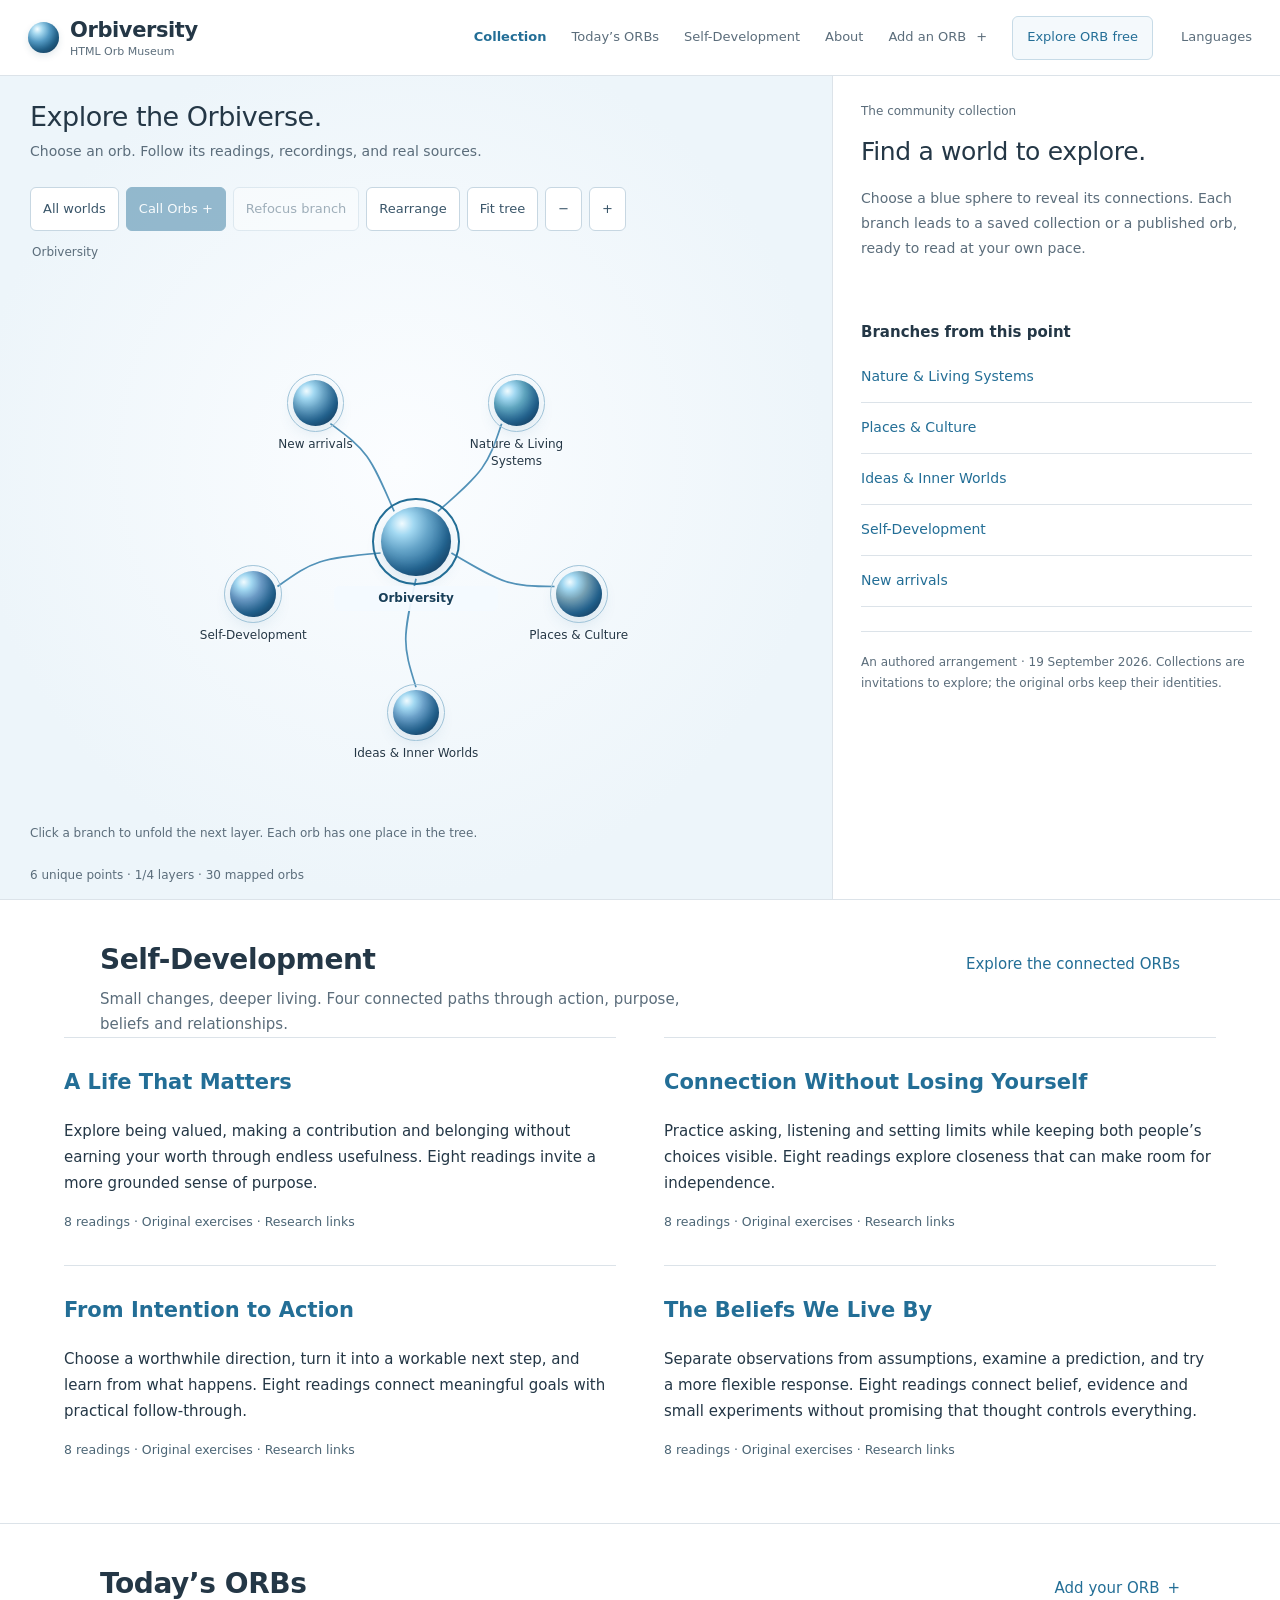
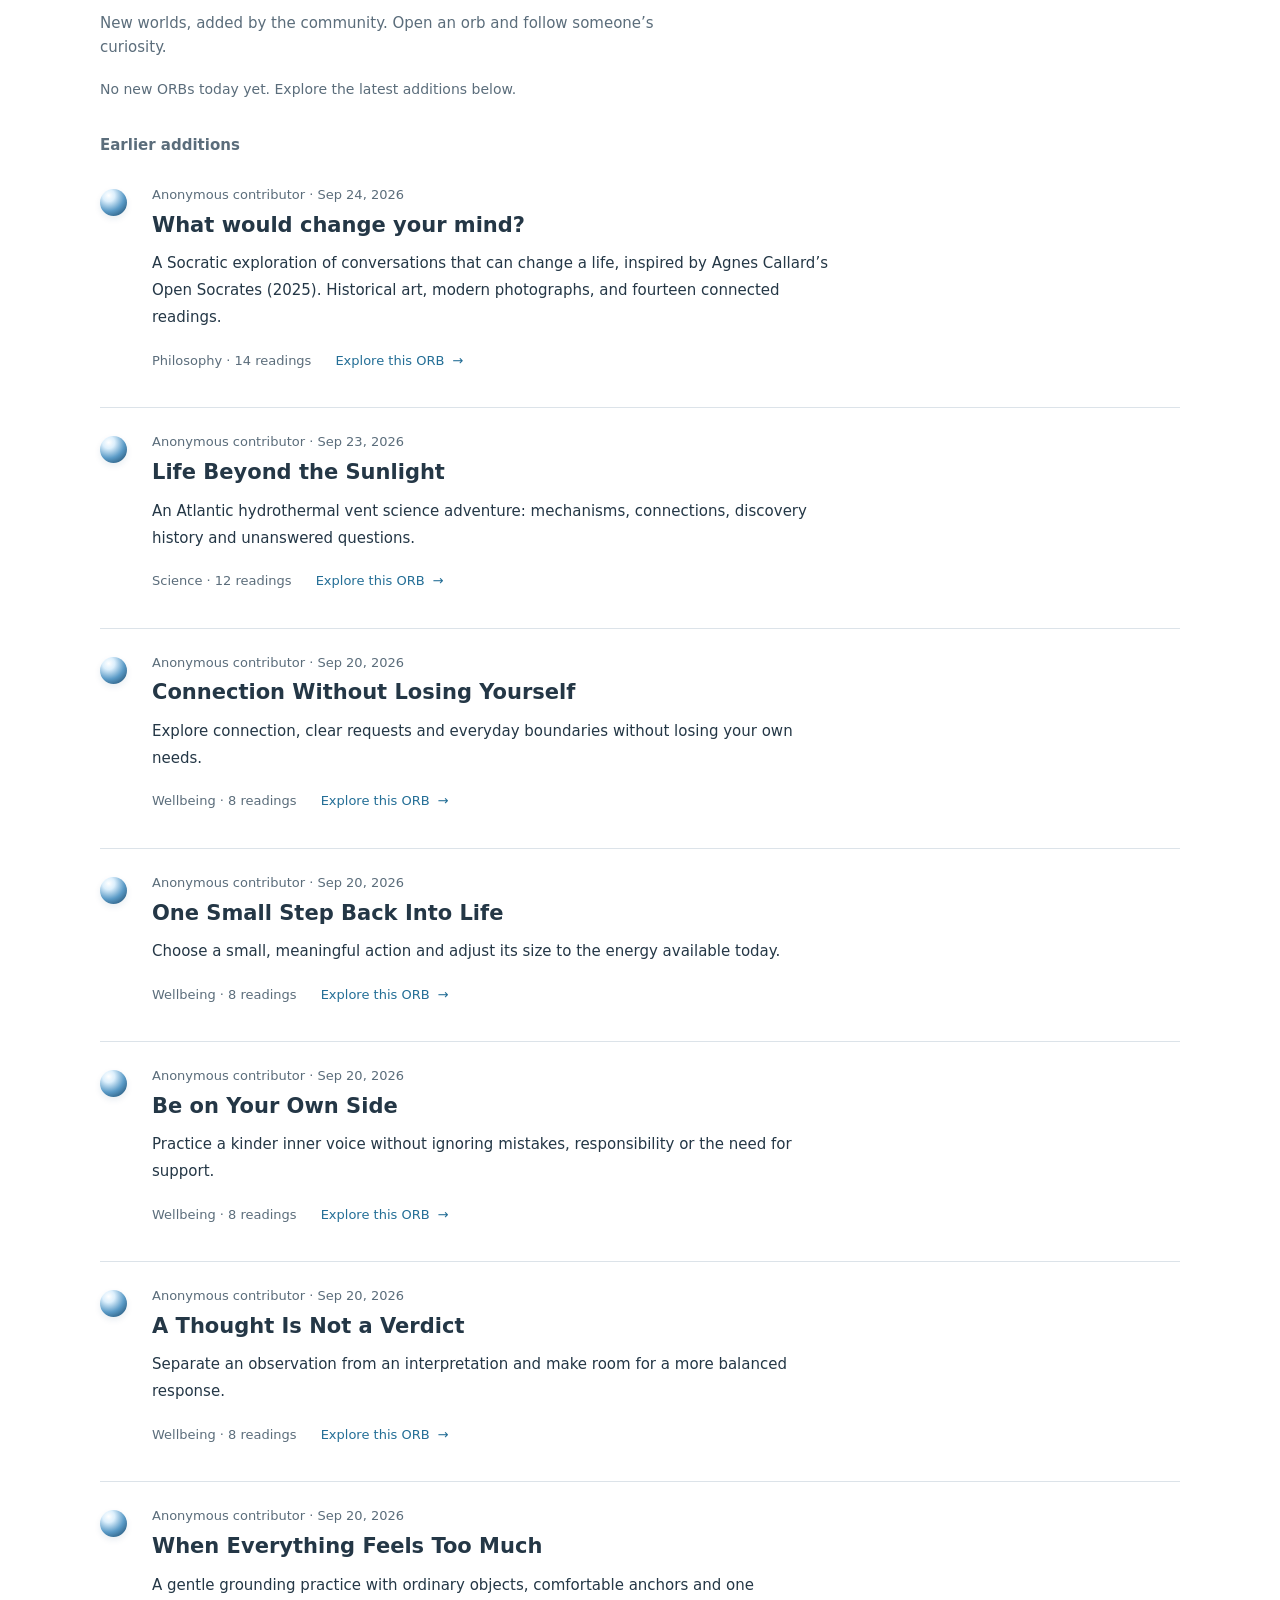
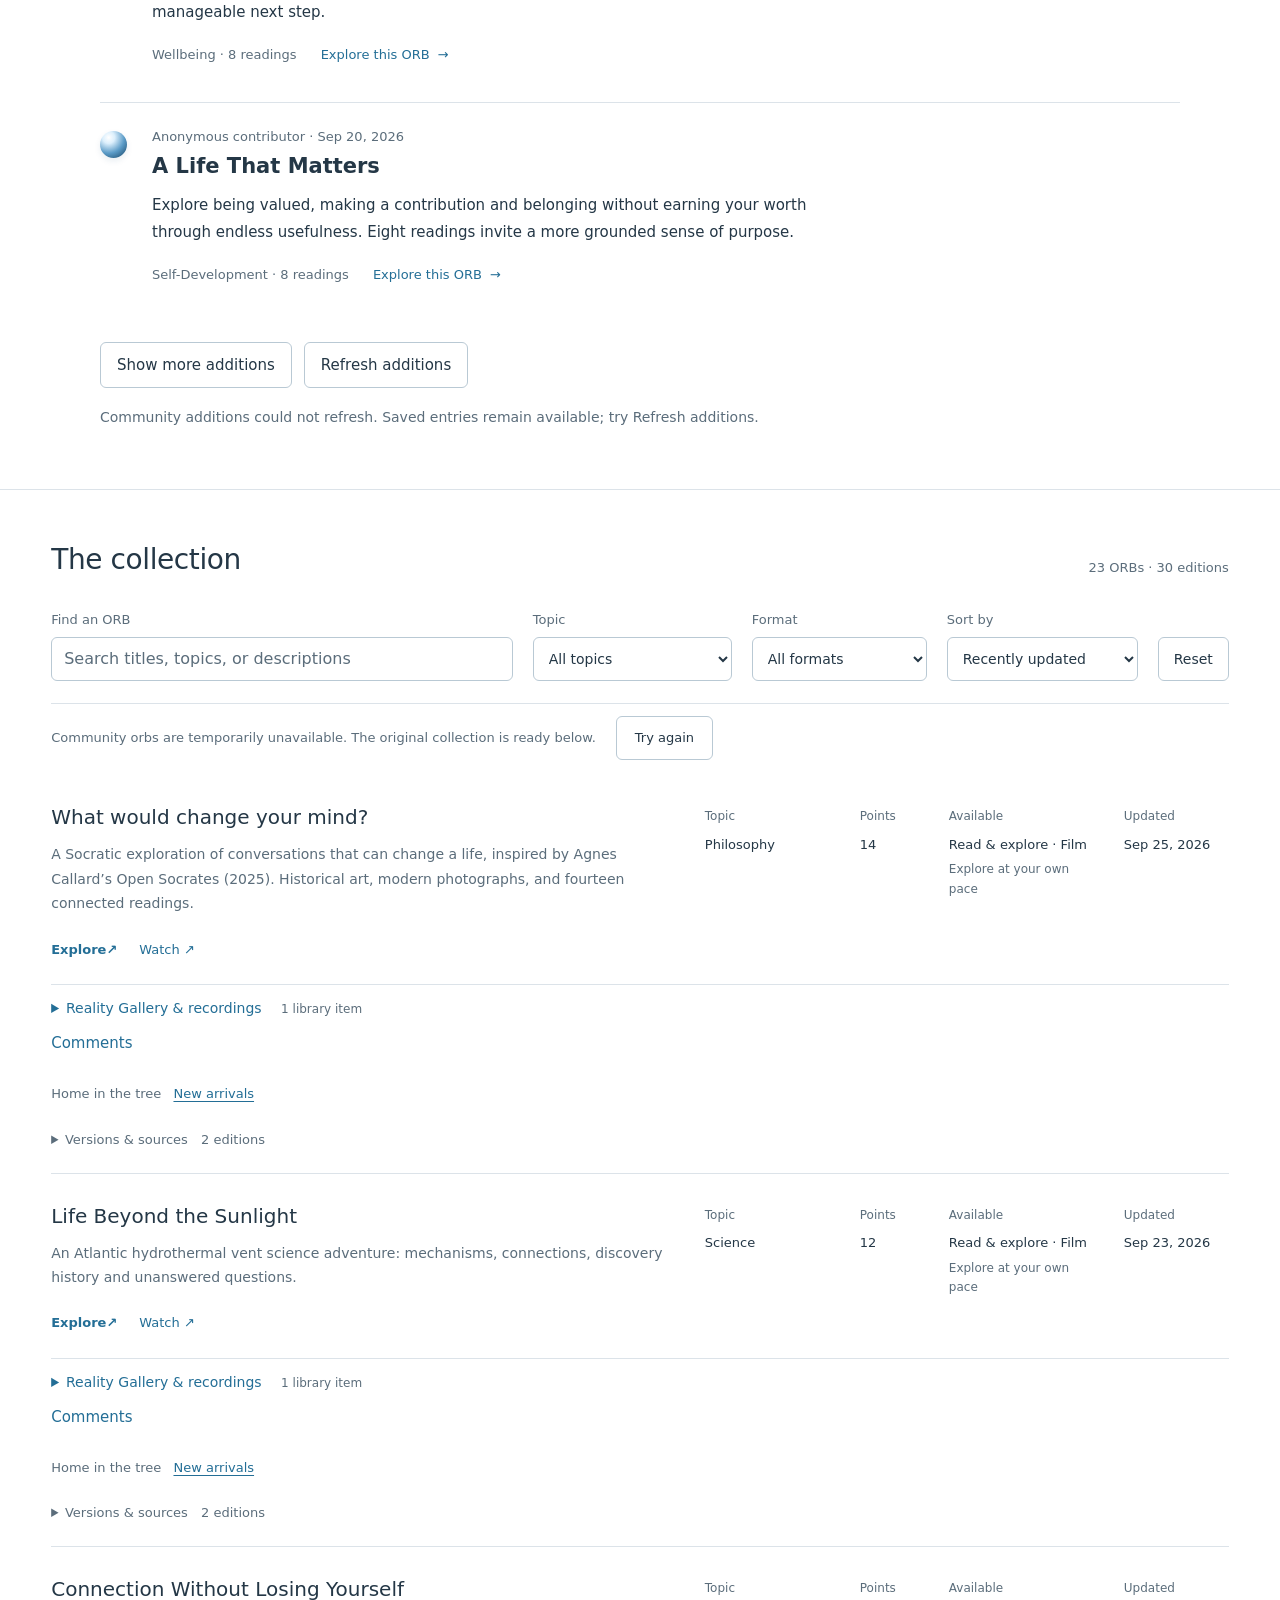
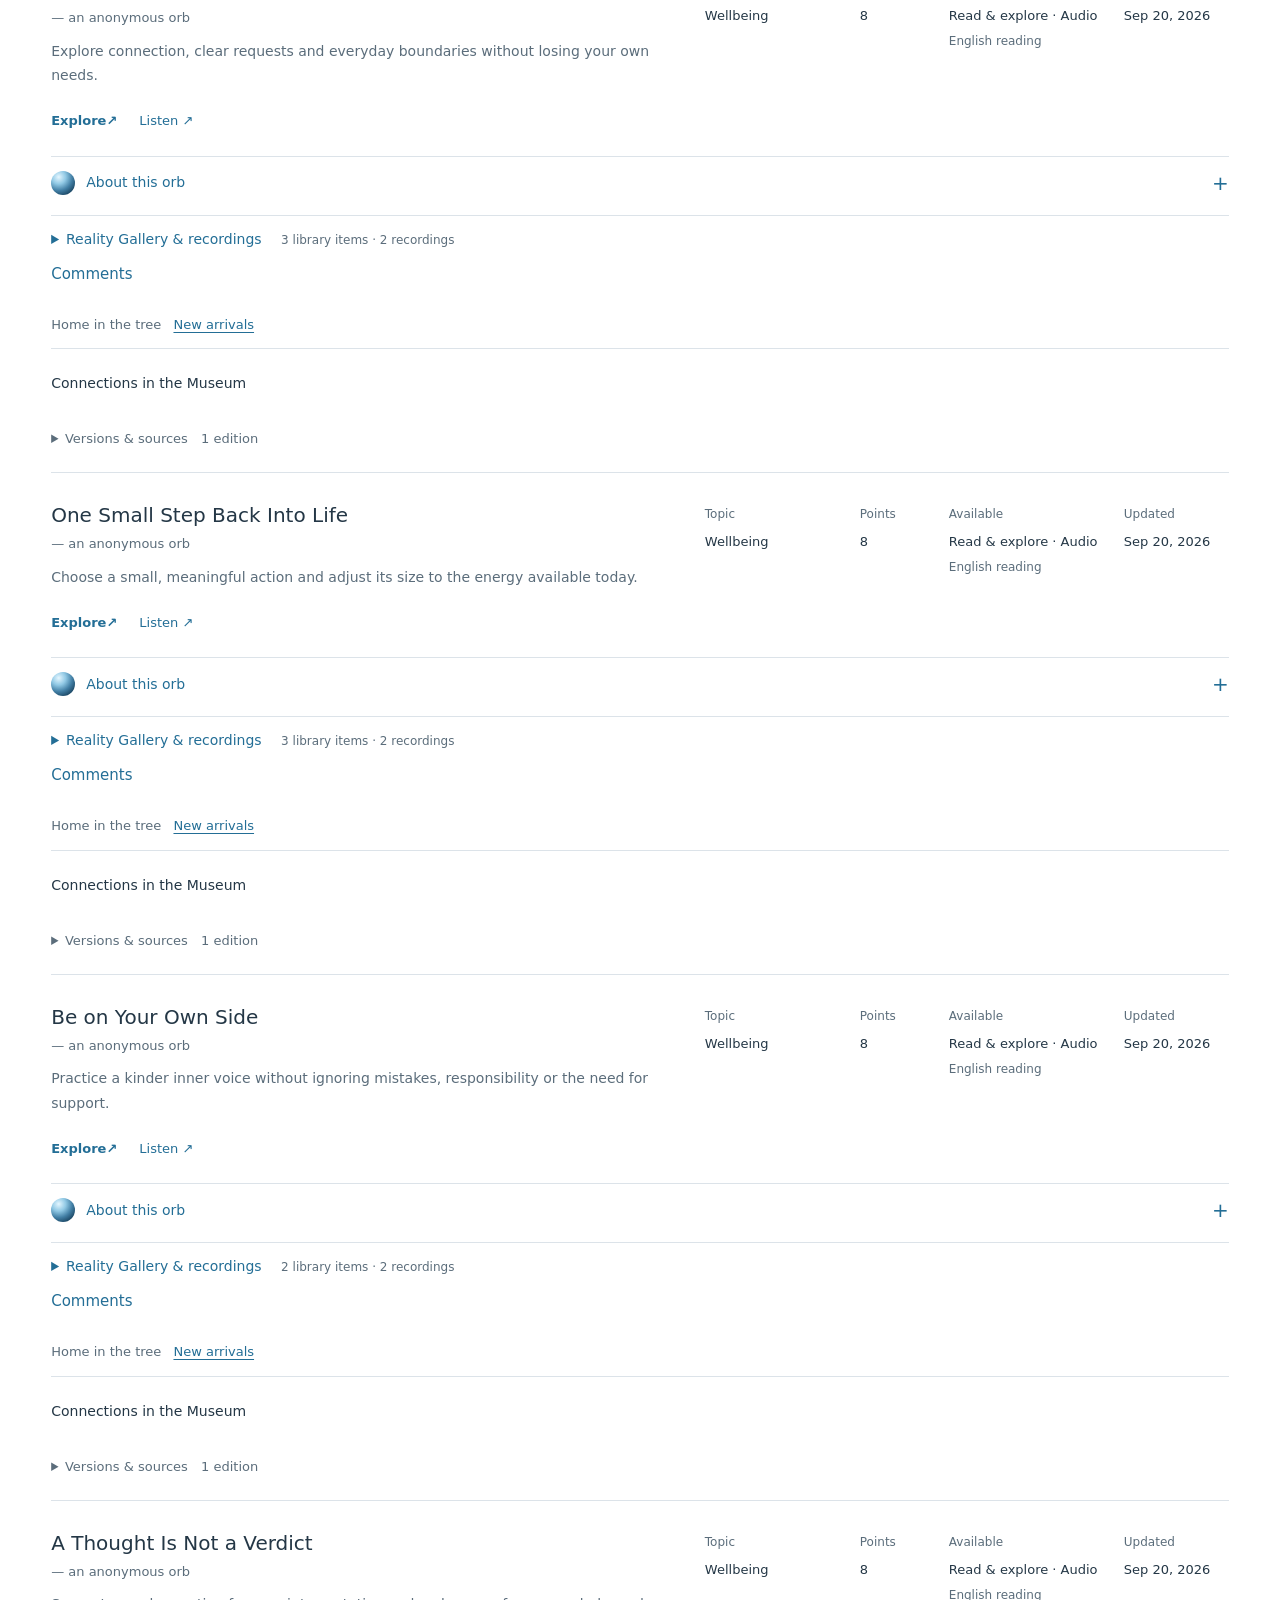
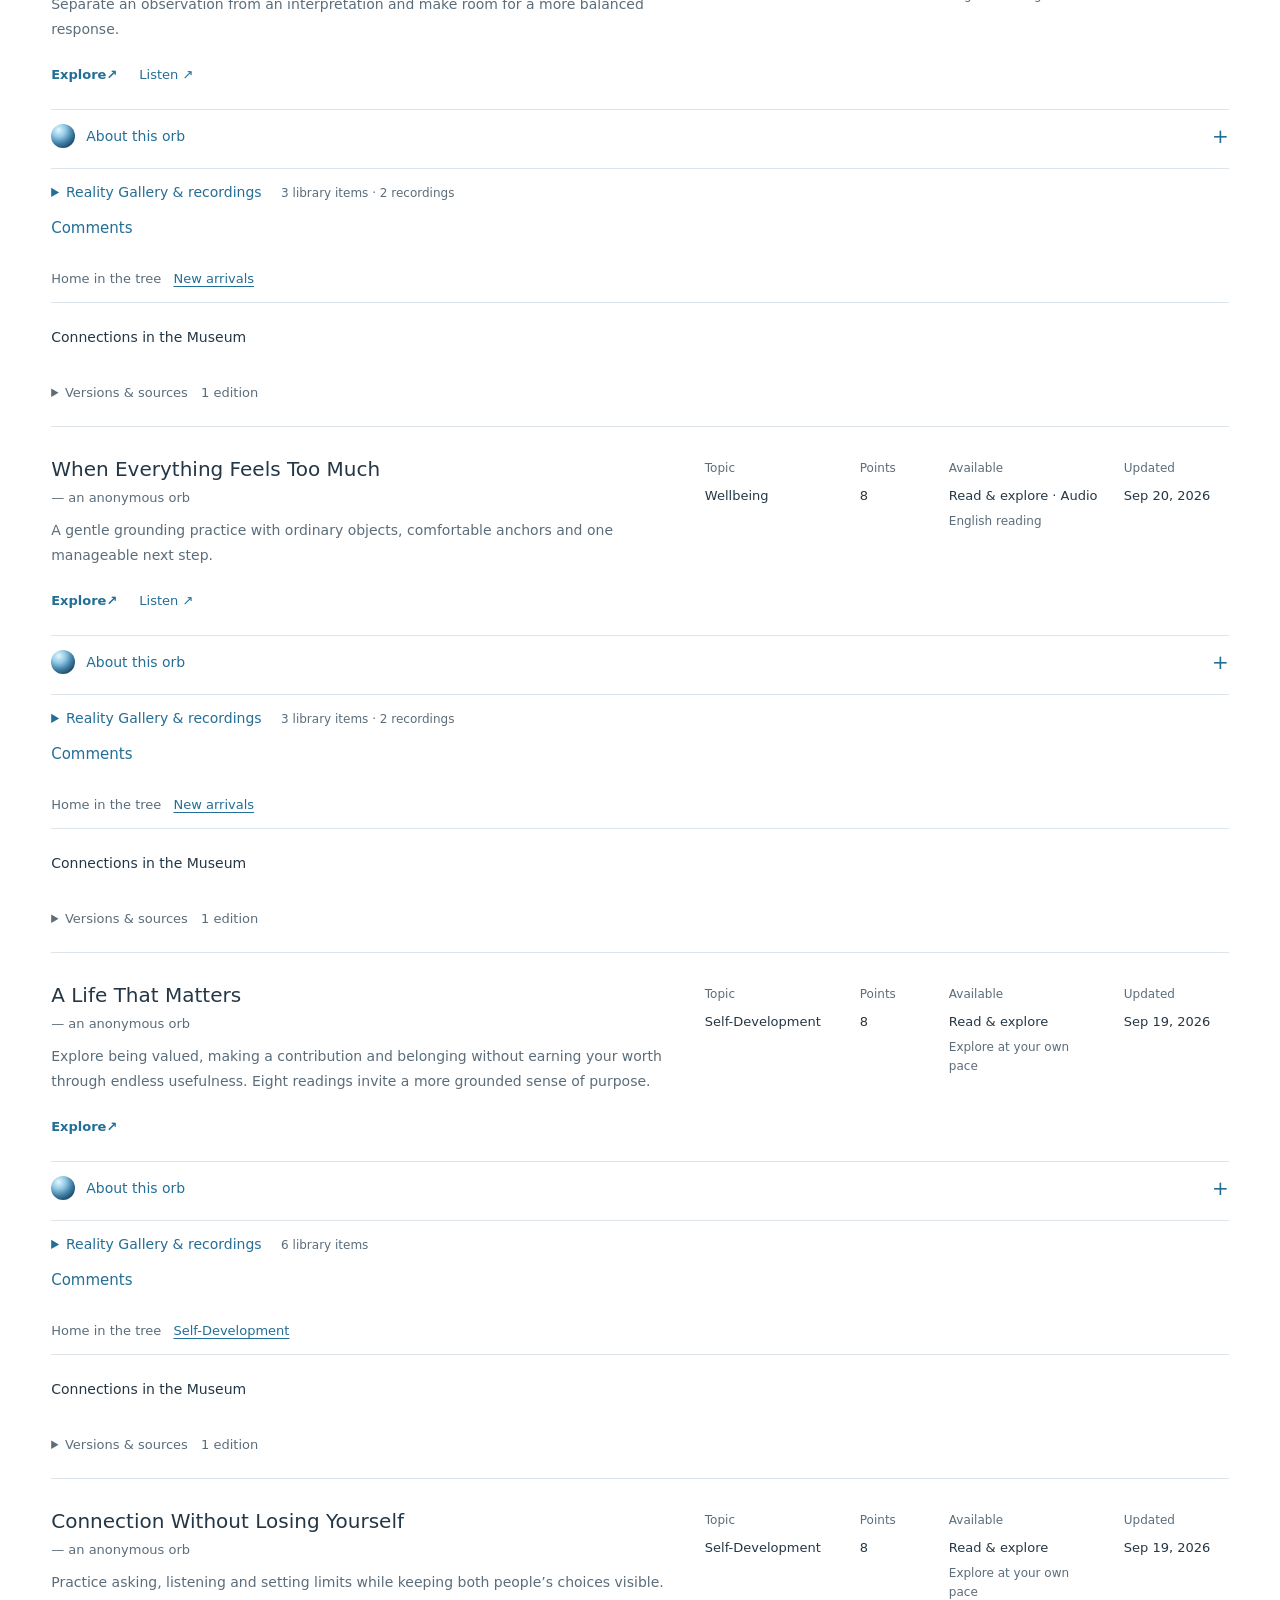
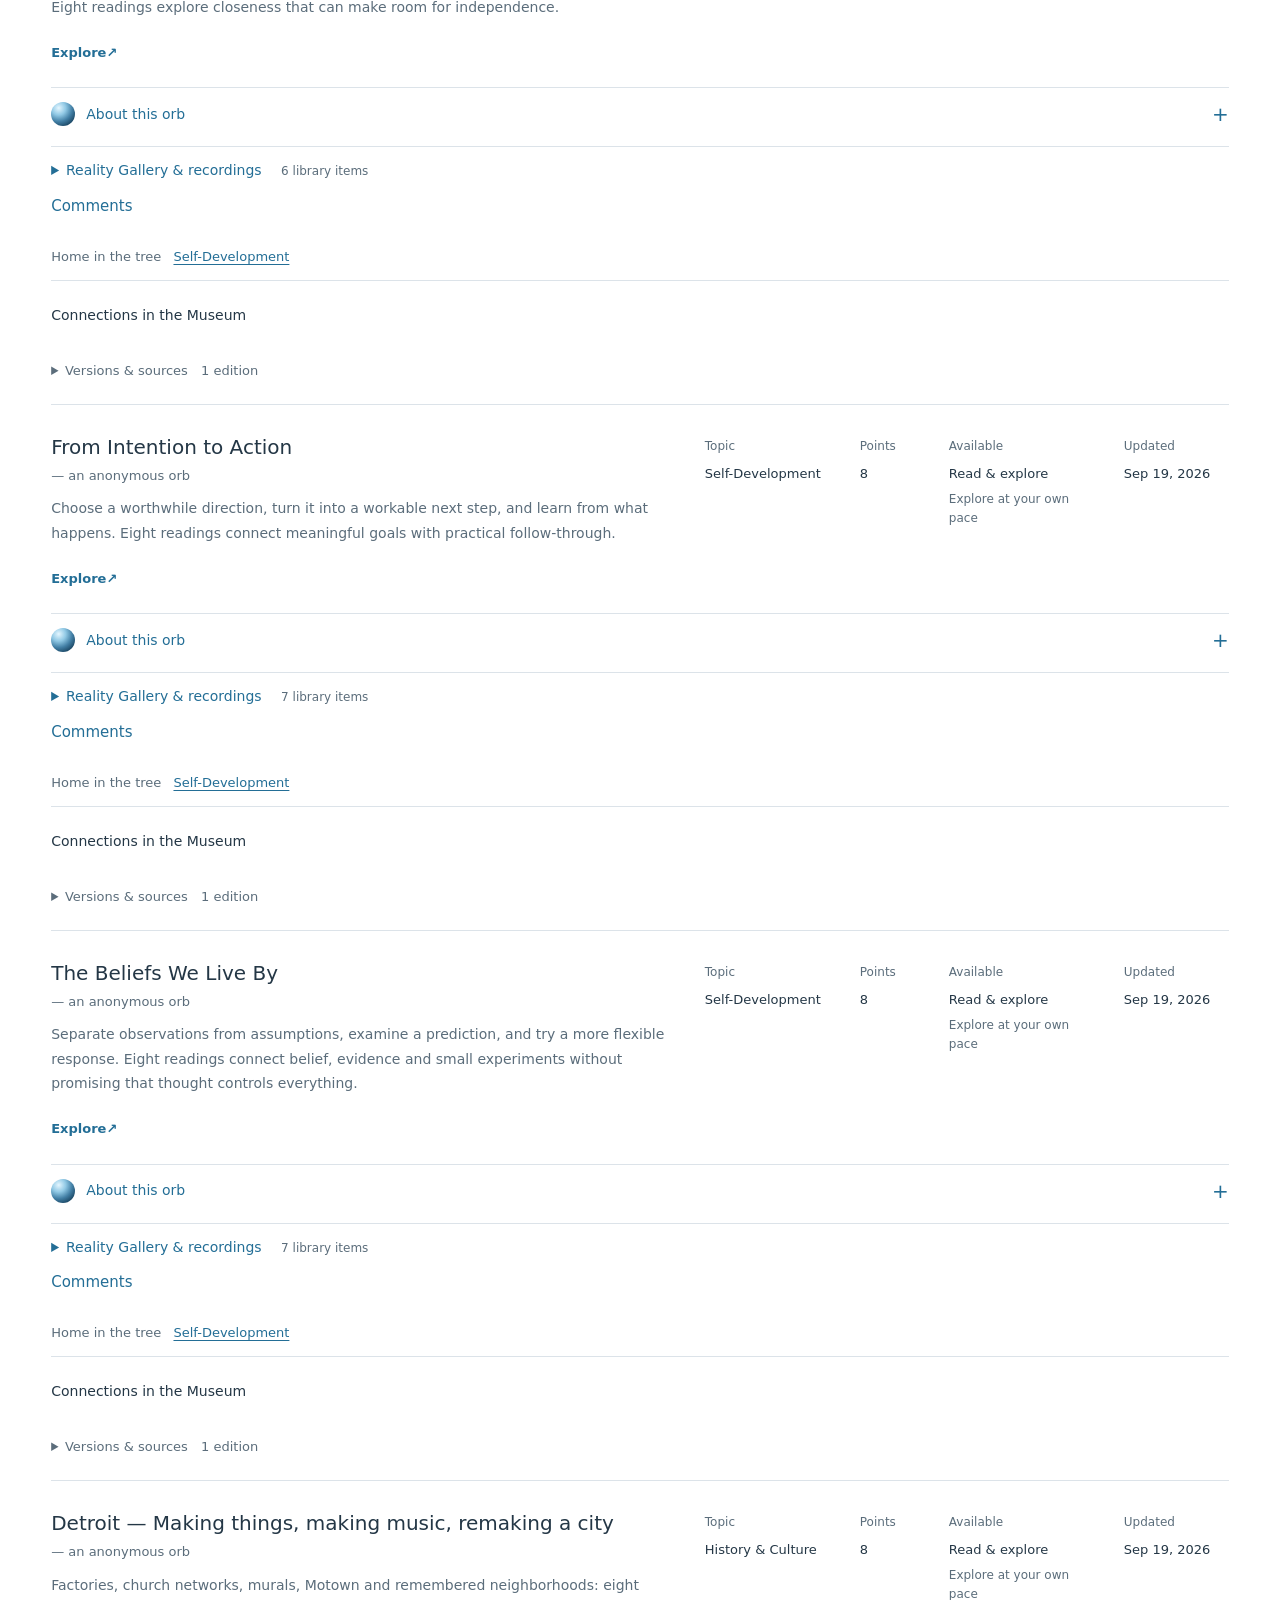
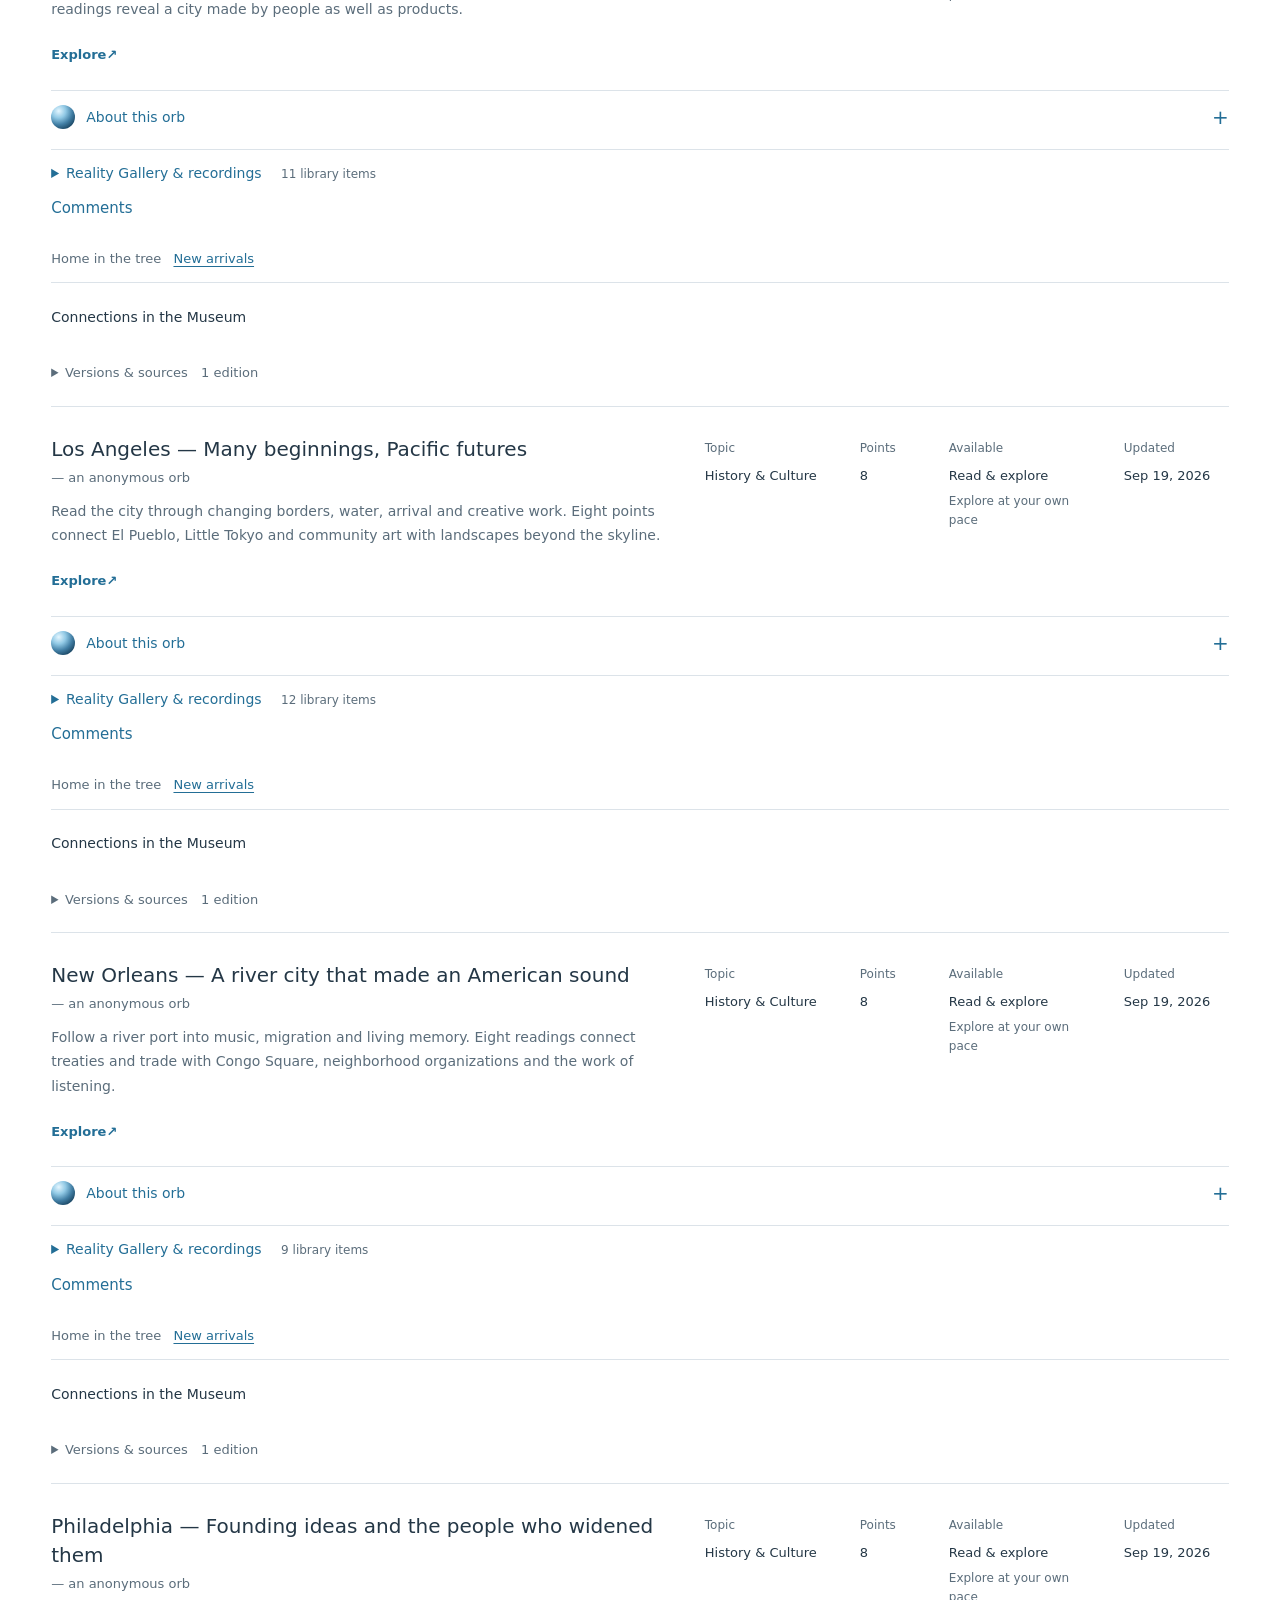
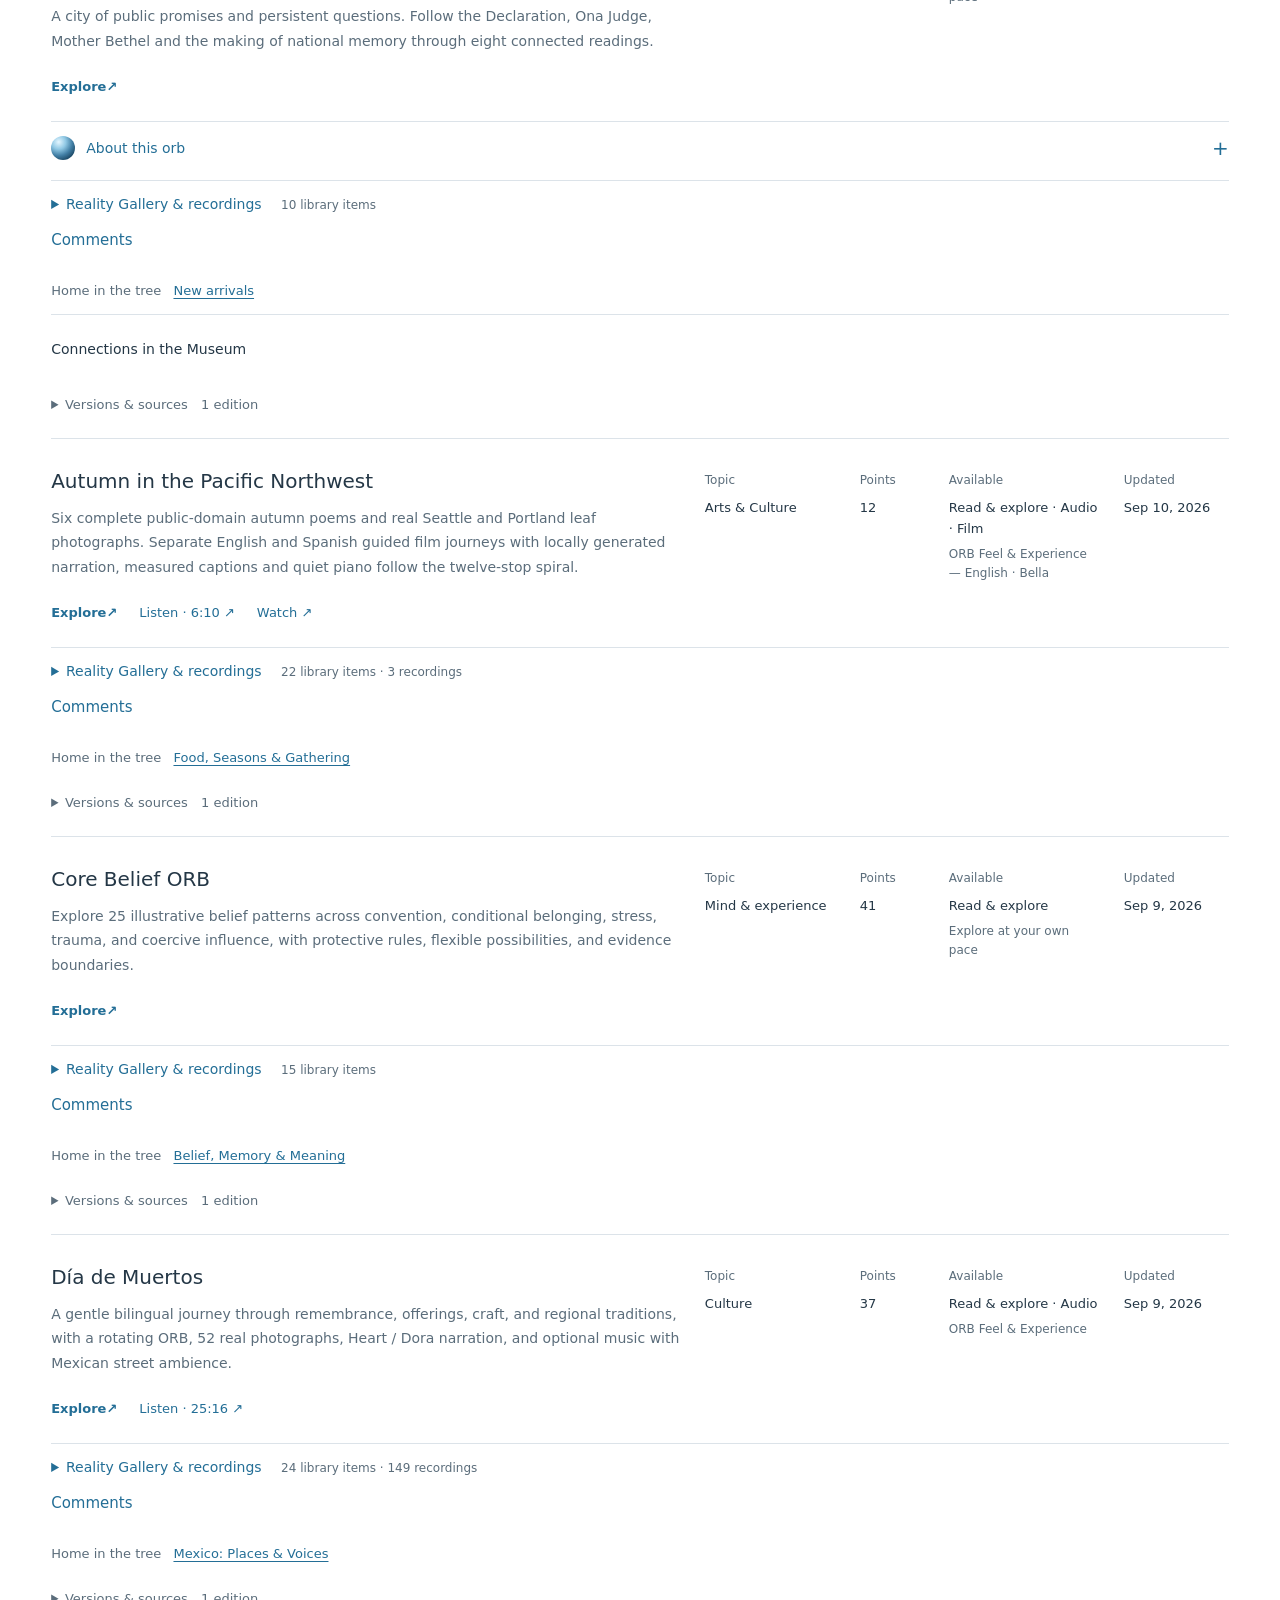
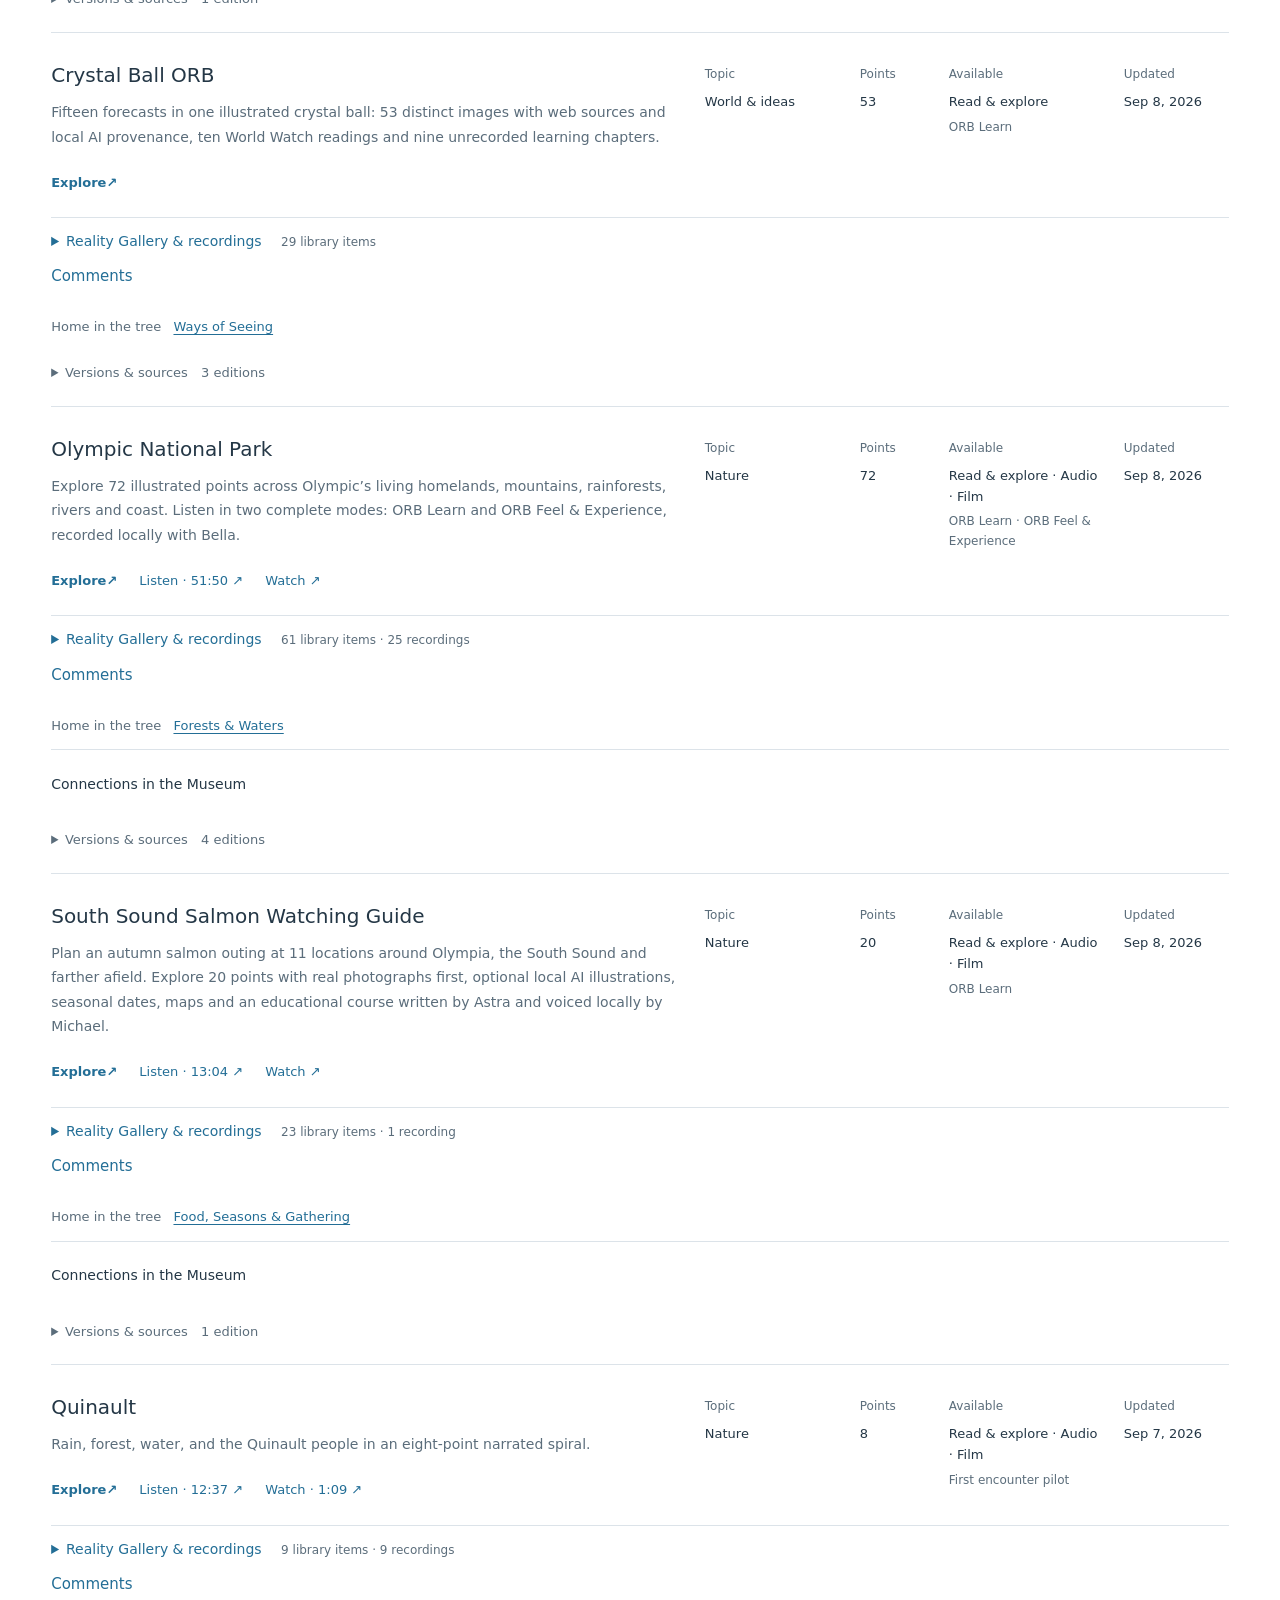
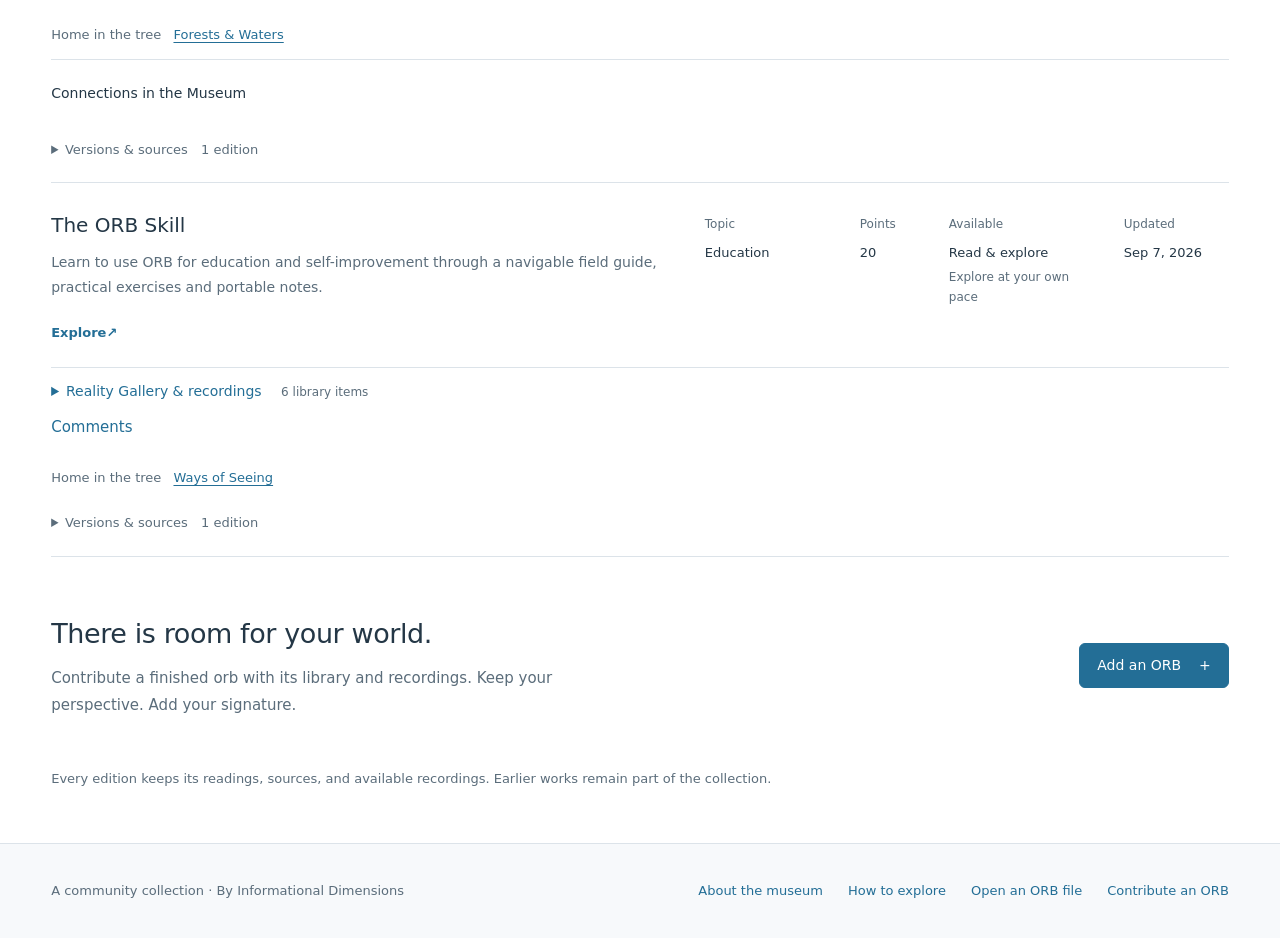
==== commit 7a871d9f: "Add searchable Orbiversity collection with bilingual filters Visitors can search saved and community" ====
--- a/index.html
+++ b/index.html
@@ -17,7 +17,7 @@
 <script type="application/ld+json">{"@context":"https://schema.org","@type":"CollectionPage","name":"Orbiversity — HTML Orb Museum","url":"https://orbiversity.com/orb-archive/","isAccessibleForFree":true,"mainEntity":{"@type":"ItemList","itemListElement":[{"@type":"ListItem","position":1,"name":"Quinault","url":"https://orbiversity.com/Quinault-orb/"},{"@type":"ListItem","position":2,"name":"The ORB Skill","url":"https://orbiversity.com/the-orb-skill/"},{"@type":"ListItem","position":3,"name":"Olympic National Park","url":"https://orbiversity.com/olympic-national-park/"},{"@type":"ListItem","position":4,"name":"Crystal Ball ORB","url":"https://orbiversity.com/crystal-ball-orb/"},{"@type":"ListItem","position":5,"name":"South Sound Salmon Watching Guide","url":"https://orbiversity.com/south-sound-salmon-watching-guide/"},{"@type":"ListItem","position":6,"name":"Día de Muertos","url":"https://orbiversity.com/dia-de-muertos/"},{"@type":"ListItem","position":7,"name":"Autumn in the Pacific Northwest","url":"https://orbiversity.com/autumn-in-two-orbits/"},{"@type":"ListItem","position":8,"name":"Core Belief ORB","url":"https://orbiversity.com/core-belief/"},{"@type":"ListItem","position":9,"name":"Philadelphia — Founding ideas and the people who widened them","url":"https://orbiversity.com/us250-philadelphia/"},{"@type":"ListItem","position":10,"name":"New Orleans — A river city that made an American sound","url":"https://orbiversity.com/us250-new-orleans/"},{"@type":"ListItem","position":11,"name":"Detroit — Making things, making music, remaking a city","url":"https://orbiversity.com/us250-detroit/"},{"@type":"ListItem","position":12,"name":"Los Angeles — Many beginnings, Pacific futures","url":"https://orbiversity.com/us250-los-angeles/"},{"@type":"ListItem","position":13,"name":"From Intention to Action","url":"https://orbiversity.com/from-intention-to-action/"},{"@type":"ListItem","position":14,"name":"A Life That Matters","url":"https://orbiversity.com/a-life-that-matters/"},{"@type":"ListItem","position":15,"name":"The Beliefs We Live By","url":"https://orbiversity.com/the-beliefs-we-live-by/"},{"@type":"ListItem","position":16,"name":"Connection Without Losing Yourself","url":"https://orbiversity.com/connection-without-losing-yourself/"}]}}</script>
 <script type="module" src="https://orbiversity.com/orb-analytics.mjs"></script>
 <!-- orb-discovery:end -->
-</head><body><a class="skip" href="#content">Skip to content</a><header class="vault-header"><a class="brand" href="./"><span class="brand-mark" aria-hidden="true"></span><span>Orbiversity<small>HTML Orb Museum</small></span></a><nav aria-label="Main navigation"><a href="./" aria-current="page">Collection</a><a href="./#todays-orbs">Today’s ORBs</a><a href="./#self-development">Self-Development</a><a href="about.html">About</a><a class="add-orb" href="submit.html">Add an ORB <span aria-hidden="true">+</span></a><a class="app-link" href="https://www.orbforma.com/nano.html">Explore ORB free</a></nav><details class="language-menu"><summary>Languages</summary><div class="language-options"><a href="?lang=en" lang="en" data-language="en">English</a><a href="?lang=es" lang="es" data-language="es">Español</a></div></details></header><main id="content"><div class="vault-workspace"><section class="vault-studio" aria-labelledby="studio-title"><div class="studio-heading"><p class="eyebrow">A community museum</p><h1 id="studio-title">Explore the Orbiverse.</h1><p>A living collection of readings, recordings, and real sources.</p></div><div class="orb-field" aria-label="Browse saved ORBs"><svg class="orbit-lines" viewBox="0 0 100 100" preserveAspectRatio="none" aria-hidden="true"><ellipse cx="50" cy="46" rx="34" ry="30"/><ellipse cx="50" cy="46" rx="21" ry="35" transform="rotate(36 50 46)"/></svg><a class="vault-orb is-featured" href="https://orbiversity.com/what-would-change-your-mind/" data-orb="what-would-change-your-mind" style="--x:50%;--y:38%" aria-label="Explore What would change your mind?"><span class="orb-sphere" aria-hidden="true"></span><span class="orb-label">What would change your mind?</span><span class="orb-type">Philosophy</span></a><a class="vault-orb" href="https://orbiversity.com/life-beyond-the-sunlight/" data-orb="life-beyond-the-sunlight" style="--x:23%;--y:25%" aria-label="Explore Life Beyond the Sunlight"><span class="orb-sphere" aria-hidden="true"></span><span class="orb-label">Life Beyond the Sunlight</span><span class="orb-type">Science</span></a><a class="vault-orb" href="https://orbiversity.com/orb-learn-thoughts/" data-orb="orb-learn-thoughts" style="--x:78%;--y:21%" aria-label="Explore A Thought Is Not a Verdict"><span class="orb-sphere" aria-hidden="true"></span><span class="orb-label">A Thought Is Not a Verdict</span><span class="orb-type">Wellbeing</span></a><a class="vault-orb" href="https://orbiversity.com/orb-learn-self-compassion/" data-orb="orb-learn-self-compassion" style="--x:16%;--y:57%" aria-label="Explore Be on Your Own Side"><span class="orb-sphere" aria-hidden="true"></span><span class="orb-label">Be on Your Own Side</span><span class="orb-type">Wellbeing</span></a><a class="vault-orb" href="https://orbiversity.com/orb-learn-connection/" data-orb="orb-learn-connection" style="--x:79%;--y:57%" aria-label="Explore Connection Without Losing Yourself"><span class="orb-sphere" aria-hidden="true"></span><span class="orb-label">Connection Without Losing Yourself</span><span class="orb-type">Wellbeing</span></a><a class="vault-orb" href="https://orbiversity.com/orb-learn-small-steps/" data-orb="orb-learn-small-steps" style="--x:34%;--y:72%" aria-label="Explore One Small Step Back Into Life"><span class="orb-sphere" aria-hidden="true"></span><span class="orb-label">One Small Step Back Into Life</span><span class="orb-type">Wellbeing</span></a><a class="vault-orb" href="https://orbiversity.com/orb-learn-grounding/" data-orb="orb-learn-grounding" style="--x:62%;--y:70%" aria-label="Explore When Everything Feels Too Much"><span class="orb-sphere" aria-hidden="true"></span><span class="orb-label">When Everything Feels Too Much</span><span class="orb-type">Wellbeing</span></a><a class="vault-orb" href="https://orbiversity.com/a-life-that-matters/" data-orb="a-life-that-matters" style="--x:49%;--y:11%" aria-label="Explore A Life That Matters"><span class="orb-sphere" aria-hidden="true"></span><span class="orb-label">A Life That Matters</span><span class="orb-type">Self-Development</span></a></div><div class="studio-bottom"><span>Connected ideas. A shared world.</span><a href="#entries">Visit the collection <span aria-hidden="true">↓</span></a></div></section><aside class="vault-overview" aria-label="Featured ORB" id="orb-overview"><p class="eyebrow">Philosophy</p><h2>What would change your mind?</h2><p class="overview-description">A Socratic exploration of conversations that can change a life, inspired by Agnes Callard’s Open Socrates (2025). Historical art, modern photographs, and fourteen connected readings.</p><p class="overview-meta">14 readings · Film</p><a class="primary-link" href="https://orbiversity.com/what-would-change-your-mind/">Enter this ORB <span aria-hidden="true">↗</span></a><a class="edition-link" href="#orb-what-would-change-your-mind">Reality Gallery, recordings & editions</a><p class="vault-note">A finished world of readings and real sources. Follow its links at your own pace.</p></aside></div><section class="todays-orbs self-development-collection" id="self-development" aria-labelledby="self-development-title"><div class="arrival-heading"><div><h2 id="self-development-title">Self-Development</h2><p>Small changes, deeper living. Four connected paths through action, purpose, beliefs and relationships.</p></div><a href="./?map=self-development">Explore the connected ORBs</a></div><div class="self-development-links"><article><h3><a href="https://orbiversity.com/a-life-that-matters/">A Life That Matters</a></h3><p>Explore being valued, making a contribution and belonging without earning your worth through endless usefulness. Eight readings invite a more grounded sense of purpose.</p><small>8 readings · Original exercises · Research links</small></article><article><h3><a href="https://orbiversity.com/connection-without-losing-yourself/">Connection Without Losing Yourself</a></h3><p>Practice asking, listening and setting limits while keeping both people’s choices visible. Eight readings explore closeness that can make room for independence.</p><small>8 readings · Original exercises · Research links</small></article><article><h3><a href="https://orbiversity.com/from-intention-to-action/">From Intention to Action</a></h3><p>Choose a worthwhile direction, turn it into a workable next step, and learn from what happens. Eight readings connect meaningful goals with practical follow-through.</p><small>8 readings · Original exercises · Research links</small></article><article><h3><a href="https://orbiversity.com/the-beliefs-we-live-by/">The Beliefs We Live By</a></h3><p>Separate observations from assumptions, examine a prediction, and try a more flexible response. Eight readings connect belief, evidence and small experiments without promising that thought controls everything.</p><small>8 readings · Original exercises · Research links</small></article></div></section><section class="todays-orbs" id="todays-orbs" aria-labelledby="today-title"><div class="arrival-heading"><div><h2 id="today-title">Today’s ORBs</h2><p>New worlds, added by the community. Open an orb and follow someone’s curiosity.</p></div><a href="submit.html">Add your ORB <span aria-hidden="true">+</span></a></div><div class="arrival-body" id="arrival-body"><ol class="arrival-list"><li class="arrival-group"><h3>Latest additions</h3></li><li class="arrival"><span class="arrival-orb" aria-hidden="true"></span><article><div class="arrival-meta"><span>Anonymous contributor</span><span aria-hidden="true"> · </span><time datetime="2026-09-24">Sep 24, 2026</time></div><h3><a href="https://orbiversity.com/what-would-change-your-mind/">What would change your mind?</a></h3><p>A Socratic exploration of conversations that can change a life, inspired by Agnes Callard’s Open Socrates (2025). Historical art, modern photographs, and fourteen connected readings.</p><div class="arrival-foot">Philosophy · 14 readings<a href="https://orbiversity.com/what-would-change-your-mind/">Explore this ORB <span aria-hidden="true">→</span></a></div></article></li><li class="arrival"><span class="arrival-orb" aria-hidden="true"></span><article><div class="arrival-meta"><span>Anonymous contributor</span><span aria-hidden="true"> · </span><time datetime="2026-09-23">Sep 23, 2026</time></div><h3><a href="https://orbiversity.com/life-beyond-the-sunlight/">Life Beyond the Sunlight</a></h3><p>An Atlantic hydrothermal vent science adventure: mechanisms, connections, discovery history and unanswered questions.</p><div class="arrival-foot">Science · 12 readings<a href="https://orbiversity.com/life-beyond-the-sunlight/">Explore this ORB <span aria-hidden="true">→</span></a></div></article></li><li class="arrival"><span class="arrival-orb" aria-hidden="true"></span><article><div class="arrival-meta"><span>Anonymous contributor</span><span aria-hidden="true"> · </span><time datetime="2026-09-20T04:28:31.097Z">Sep 19, 2026</time></div><h3><a href="https://orbiversity.com/orb-learn-connection/">Connection Without Losing Yourself</a></h3><p>Explore connection, clear requests and everyday boundaries without losing your own needs.</p><div class="arrival-foot">Wellbeing · 8 readings<a href="https://orbiversity.com/orb-learn-connection/">Explore this ORB <span aria-hidden="true">→</span></a></div></article></li><li class="arrival"><span class="arrival-orb" aria-hidden="true"></span><article><div class="arrival-meta"><span>Anonymous contributor</span><span aria-hidden="true"> · </span><time datetime="2026-09-20T04:28:27.398Z">Sep 19, 2026</time></div><h3><a href="https://orbiversity.com/orb-learn-small-steps/">One Small Step Back Into Life</a></h3><p>Choose a small, meaningful action and adjust its size to the energy available today.</p><div class="arrival-foot">Wellbeing · 8 readings<a href="https://orbiversity.com/orb-learn-small-steps/">Explore this ORB <span aria-hidden="true">→</span></a></div></article></li><li class="arrival"><span class="arrival-orb" aria-hidden="true"></span><article><div class="arrival-meta"><span>Anonymous contributor</span><span aria-hidden="true"> · </span><time datetime="2026-09-20T04:28:23.858Z">Sep 19, 2026</time></div><h3><a href="https://orbiversity.com/orb-learn-self-compassion/">Be on Your Own Side</a></h3><p>Practice a kinder inner voice without ignoring mistakes, responsibility or the need for support.</p><div class="arrival-foot">Wellbeing · 8 readings<a href="https://orbiversity.com/orb-learn-self-compassion/">Explore this ORB <span aria-hidden="true">→</span></a></div></article></li><li class="arrival"><span class="arrival-orb" aria-hidden="true"></span><article><div class="arrival-meta"><span>Anonymous contributor</span><span aria-hidden="true"> · </span><time datetime="2026-09-20T04:28:20.438Z">Sep 19, 2026</time></div><h3><a href="https://orbiversity.com/orb-learn-thoughts/">A Thought Is Not a Verdict</a></h3><p>Separate an observation from an interpretation and make room for a more balanced response.</p><div class="arrival-foot">Wellbeing · 8 readings<a href="https://orbiversity.com/orb-learn-thoughts/">Explore this ORB <span aria-hidden="true">→</span></a></div></article></li><li class="arrival"><span class="arrival-orb" aria-hidden="true"></span><article><div class="arrival-meta"><span>Anonymous contributor</span><span aria-hidden="true"> · </span><time datetime="2026-09-20T04:28:17.158Z">Sep 19, 2026</time></div><h3><a href="https://orbiversity.com/orb-learn-grounding/">When Everything Feels Too Much</a></h3><p>A gentle grounding practice with ordinary objects, comfortable anchors and one manageable next step.</p><div class="arrival-foot">Wellbeing · 8 readings<a href="https://orbiversity.com/orb-learn-grounding/">Explore this ORB <span aria-hidden="true">→</span></a></div></article></li><li class="arrival"><span class="arrival-orb" aria-hidden="true"></span><article><div class="arrival-meta"><span>Anonymous contributor</span><span aria-hidden="true"> · </span><time datetime="2026-09-20T00:03:30.836Z">Sep 19, 2026</time></div><h3><a href="https://orbiversity.com/a-life-that-matters/">A Life That Matters</a></h3><p>Explore being valued, making a contribution and belonging without earning your worth through endless usefulness. Eight readings invite a more grounded sense of purpose.</p><div class="arrival-foot">Self-Development · 8 readings<a href="https://orbiversity.com/a-life-that-matters/">Explore this ORB <span aria-hidden="true">→</span></a></div></article></li></ol></div><div class="arrival-actions"><button id="arrival-more" type="button" hidden>Show more additions</button><button id="arrival-refresh" type="button" hidden>Refresh additions</button></div><p id="arrival-status" class="arrival-status" role="status">Recent additions from the saved collection. Community additions load when connected.</p></section><section class="vault-catalog" aria-labelledby="catalog-title"><div class="catalog-heading"><div><p class="eyebrow">The permanent collection</p><h2 id="catalog-title">The collection</h2></div><p><span id="count" role="status" aria-live="polite">23 ORBs</span><span class="edition-total"> · 30 editions</span></p></div><form class="vault-filters" hidden aria-label="Filter the collection"><label>Topic<select id="topic" aria-label="Topic"><option value="all">All topics</option><option value="Arts &amp; Culture">Arts &amp; Culture</option><option value="Culture">Culture</option><option value="Education">Education</option><option value="History &amp; Culture">History &amp; Culture</option><option value="Mind &amp; experience">Mind &amp; experience</option><option value="Nature">Nature</option><option value="Philosophy">Philosophy</option><option value="Science">Science</option><option value="Self-Development">Self-Development</option><option value="Wellbeing">Wellbeing</option><option value="World &amp; ideas">World &amp; ideas</option></select></label><label>Format<select id="format" aria-label="Format"><option value="all">All formats</option><option value="reading">Read &amp; explore</option><option value="audio">With narration</option><option value="video">With video</option></select></label><label>Sort by<select id="sort" aria-label="Sort by"><option value="updated">Recently updated</option><option value="newest">Newest added</option><option value="title">Title A–Z</option></select></label><button type="button" id="clear">Reset</button></form><div class="publication-feed-state"><p id="publication-status" role="status" aria-live="polite">The original collection is ready. Loading community orbs…</p><button id="publication-retry" type="button" hidden>Try again</button></div><div id="entries"><article id="orb-what-would-change-your-mind" class="orb-row" data-orb-id="what-would-change-your-mind"><div class="orb-main"><div class="orb-name"><h2><a href="https://orbiversity.com/what-would-change-your-mind/">What would change your mind?</a></h2><span class="kind">Interactive ORB</span></div><p class="description">A Socratic exploration of conversations that can change a life, inspired by Agnes Callard’s Open Socrates (2025). Historical art, modern photographs, and fourteen connected readings.</p><div class="row-actions"><a class="explore" href="https://orbiversity.com/what-would-change-your-mind/" aria-label="Explore What would change your mind?">Explore <span aria-hidden="true">↗</span></a><a href="https://youtu.be/vxddNvsgMkE" aria-label="Watch What would change your mind? Video">Watch ↗</a></div></div><div class="cell topic-cell"><span class="mobile-label">Topic</span>Philosophy</div><div class="cell points-cell"><span class="mobile-label">Points</span>14</div><div class="cell formats-cell"><span class="mobile-label">Available</span><span>Read &amp; explore · Film</span><small>Explore at your own pace</small></div><div class="cell date-cell"><span class="mobile-label">Updated</span><time datetime="2026-09-25">Sep 25, 2026</time></div><details class="museum-holdings"><summary>Reality Gallery & recordings <span>1 library item</span></summary><div class="holdings-grid"><section><h3>Reality Gallery & sources</h3><ul><li><a href="https://github.com/visualizationcreation/what-would-change-your-mind/tree/2dbd2c1d80c176a6eee8cba70c7b7a4a34d5c2e3">Edition source files <span aria-hidden="true">↗</span></a><small>Source record</small></li></ul></section></div></details><details class="version-details"><summary>Versions &amp; sources <span>2 editions</span></summary><div class="version-body"><ul><li><div class="edition-title"><a href="https://orbiversity.com/what-would-change-your-mind/">Socratic questioning · English</a><span>Authored with Codex</span></div><p>Illustrated interactive ORB · Published Sep 24, 2026</p><p>14 readings · original episode · sources and artwork</p><p>ORB skill version: not recorded · <a href="https://github.com/visualizationcreation/what-would-change-your-mind/tree/2dbd2c1d80c176a6eee8cba70c7b7a4a34d5c2e3">Source snapshot ↗</a></p></li><li><div class="edition-title"><a href="https://orbiversity.com/what-would-change-your-mind/es.html">Cuestionamiento socrático · Español</a><span>Authored with Codex</span></div><p>ORB ilustrado e interactivo · Published Sep 25, 2026</p><p>14 lecturas · narración y mapas en español · arte y fuentes</p><p>ORB skill version: not recorded · <a href="https://github.com/visualizationcreation/what-would-change-your-mind/blob/e8bc721ef980d25a27d9fc8f950e2f25b175ed8b/es.html">Source snapshot ↗</a></p></li></ul><a class="repo-link" href="https://github.com/visualizationcreation/what-would-change-your-mind">GitHub repository ↗</a></div></details></article>
+</head><body><a class="skip" href="#content">Skip to content</a><header class="vault-header"><a class="brand" href="./"><span class="brand-mark" aria-hidden="true"></span><span>Orbiversity<small>HTML Orb Museum</small></span></a><nav aria-label="Main navigation"><a href="./" aria-current="page">Collection</a><a href="./#todays-orbs">Today’s ORBs</a><a href="./#self-development">Self-Development</a><a href="about.html">About</a><a class="add-orb" href="submit.html">Add an ORB <span aria-hidden="true">+</span></a><a class="app-link" href="https://www.orbforma.com/nano.html">Explore ORB free</a></nav><details class="language-menu"><summary>Languages</summary><div class="language-options"><a href="?lang=en" lang="en" data-language="en">English</a><a href="?lang=es" lang="es" data-language="es">Español</a></div></details></header><main id="content"><div class="vault-workspace"><section class="vault-studio" aria-labelledby="studio-title"><div class="studio-heading"><p class="eyebrow">A community museum</p><h1 id="studio-title">Explore the Orbiverse.</h1><p>A living collection of readings, recordings, and real sources.</p></div><div class="orb-field" aria-label="Browse saved ORBs"><svg class="orbit-lines" viewBox="0 0 100 100" preserveAspectRatio="none" aria-hidden="true"><ellipse cx="50" cy="46" rx="34" ry="30"/><ellipse cx="50" cy="46" rx="21" ry="35" transform="rotate(36 50 46)"/></svg><a class="vault-orb is-featured" href="https://orbiversity.com/what-would-change-your-mind/" data-orb="what-would-change-your-mind" style="--x:50%;--y:38%" aria-label="Explore What would change your mind?"><span class="orb-sphere" aria-hidden="true"></span><span class="orb-label">What would change your mind?</span><span class="orb-type">Philosophy</span></a><a class="vault-orb" href="https://orbiversity.com/life-beyond-the-sunlight/" data-orb="life-beyond-the-sunlight" style="--x:23%;--y:25%" aria-label="Explore Life Beyond the Sunlight"><span class="orb-sphere" aria-hidden="true"></span><span class="orb-label">Life Beyond the Sunlight</span><span class="orb-type">Science</span></a><a class="vault-orb" href="https://orbiversity.com/orb-learn-thoughts/" data-orb="orb-learn-thoughts" style="--x:78%;--y:21%" aria-label="Explore A Thought Is Not a Verdict"><span class="orb-sphere" aria-hidden="true"></span><span class="orb-label">A Thought Is Not a Verdict</span><span class="orb-type">Wellbeing</span></a><a class="vault-orb" href="https://orbiversity.com/orb-learn-self-compassion/" data-orb="orb-learn-self-compassion" style="--x:16%;--y:57%" aria-label="Explore Be on Your Own Side"><span class="orb-sphere" aria-hidden="true"></span><span class="orb-label">Be on Your Own Side</span><span class="orb-type">Wellbeing</span></a><a class="vault-orb" href="https://orbiversity.com/orb-learn-connection/" data-orb="orb-learn-connection" style="--x:79%;--y:57%" aria-label="Explore Connection Without Losing Yourself"><span class="orb-sphere" aria-hidden="true"></span><span class="orb-label">Connection Without Losing Yourself</span><span class="orb-type">Wellbeing</span></a><a class="vault-orb" href="https://orbiversity.com/orb-learn-small-steps/" data-orb="orb-learn-small-steps" style="--x:34%;--y:72%" aria-label="Explore One Small Step Back Into Life"><span class="orb-sphere" aria-hidden="true"></span><span class="orb-label">One Small Step Back Into Life</span><span class="orb-type">Wellbeing</span></a><a class="vault-orb" href="https://orbiversity.com/orb-learn-grounding/" data-orb="orb-learn-grounding" style="--x:62%;--y:70%" aria-label="Explore When Everything Feels Too Much"><span class="orb-sphere" aria-hidden="true"></span><span class="orb-label">When Everything Feels Too Much</span><span class="orb-type">Wellbeing</span></a><a class="vault-orb" href="https://orbiversity.com/a-life-that-matters/" data-orb="a-life-that-matters" style="--x:49%;--y:11%" aria-label="Explore A Life That Matters"><span class="orb-sphere" aria-hidden="true"></span><span class="orb-label">A Life That Matters</span><span class="orb-type">Self-Development</span></a></div><div class="studio-bottom"><span>Connected ideas. A shared world.</span><a href="#entries">Visit the collection <span aria-hidden="true">↓</span></a></div></section><aside class="vault-overview" aria-label="Featured ORB" id="orb-overview"><p class="eyebrow">Philosophy</p><h2>What would change your mind?</h2><p class="overview-description">A Socratic exploration of conversations that can change a life, inspired by Agnes Callard’s Open Socrates (2025). Historical art, modern photographs, and fourteen connected readings.</p><p class="overview-meta">14 readings · Film</p><a class="primary-link" href="https://orbiversity.com/what-would-change-your-mind/">Enter this ORB <span aria-hidden="true">↗</span></a><a class="edition-link" href="#orb-what-would-change-your-mind">Reality Gallery, recordings & editions</a><p class="vault-note">A finished world of readings and real sources. Follow its links at your own pace.</p></aside></div><section class="todays-orbs self-development-collection" id="self-development" aria-labelledby="self-development-title"><div class="arrival-heading"><div><h2 id="self-development-title">Self-Development</h2><p>Small changes, deeper living. Four connected paths through action, purpose, beliefs and relationships.</p></div><a href="./?map=self-development">Explore the connected ORBs</a></div><div class="self-development-links"><article><h3><a href="https://orbiversity.com/a-life-that-matters/">A Life That Matters</a></h3><p>Explore being valued, making a contribution and belonging without earning your worth through endless usefulness. Eight readings invite a more grounded sense of purpose.</p><small>8 readings · Original exercises · Research links</small></article><article><h3><a href="https://orbiversity.com/connection-without-losing-yourself/">Connection Without Losing Yourself</a></h3><p>Practice asking, listening and setting limits while keeping both people’s choices visible. Eight readings explore closeness that can make room for independence.</p><small>8 readings · Original exercises · Research links</small></article><article><h3><a href="https://orbiversity.com/from-intention-to-action/">From Intention to Action</a></h3><p>Choose a worthwhile direction, turn it into a workable next step, and learn from what happens. Eight readings connect meaningful goals with practical follow-through.</p><small>8 readings · Original exercises · Research links</small></article><article><h3><a href="https://orbiversity.com/the-beliefs-we-live-by/">The Beliefs We Live By</a></h3><p>Separate observations from assumptions, examine a prediction, and try a more flexible response. Eight readings connect belief, evidence and small experiments without promising that thought controls everything.</p><small>8 readings · Original exercises · Research links</small></article></div></section><section class="todays-orbs" id="todays-orbs" aria-labelledby="today-title"><div class="arrival-heading"><div><h2 id="today-title">Today’s ORBs</h2><p>New worlds, added by the community. Open an orb and follow someone’s curiosity.</p></div><a href="submit.html">Add your ORB <span aria-hidden="true">+</span></a></div><div class="arrival-body" id="arrival-body"><ol class="arrival-list"><li class="arrival-group"><h3>Latest additions</h3></li><li class="arrival"><span class="arrival-orb" aria-hidden="true"></span><article><div class="arrival-meta"><span>Anonymous contributor</span><span aria-hidden="true"> · </span><time datetime="2026-09-24">Sep 24, 2026</time></div><h3><a href="https://orbiversity.com/what-would-change-your-mind/">What would change your mind?</a></h3><p>A Socratic exploration of conversations that can change a life, inspired by Agnes Callard’s Open Socrates (2025). Historical art, modern photographs, and fourteen connected readings.</p><div class="arrival-foot">Philosophy · 14 readings<a href="https://orbiversity.com/what-would-change-your-mind/">Explore this ORB <span aria-hidden="true">→</span></a></div></article></li><li class="arrival"><span class="arrival-orb" aria-hidden="true"></span><article><div class="arrival-meta"><span>Anonymous contributor</span><span aria-hidden="true"> · </span><time datetime="2026-09-23">Sep 23, 2026</time></div><h3><a href="https://orbiversity.com/life-beyond-the-sunlight/">Life Beyond the Sunlight</a></h3><p>An Atlantic hydrothermal vent science adventure: mechanisms, connections, discovery history and unanswered questions.</p><div class="arrival-foot">Science · 12 readings<a href="https://orbiversity.com/life-beyond-the-sunlight/">Explore this ORB <span aria-hidden="true">→</span></a></div></article></li><li class="arrival"><span class="arrival-orb" aria-hidden="true"></span><article><div class="arrival-meta"><span>Anonymous contributor</span><span aria-hidden="true"> · </span><time datetime="2026-09-20T04:28:31.097Z">Sep 19, 2026</time></div><h3><a href="https://orbiversity.com/orb-learn-connection/">Connection Without Losing Yourself</a></h3><p>Explore connection, clear requests and everyday boundaries without losing your own needs.</p><div class="arrival-foot">Wellbeing · 8 readings<a href="https://orbiversity.com/orb-learn-connection/">Explore this ORB <span aria-hidden="true">→</span></a></div></article></li><li class="arrival"><span class="arrival-orb" aria-hidden="true"></span><article><div class="arrival-meta"><span>Anonymous contributor</span><span aria-hidden="true"> · </span><time datetime="2026-09-20T04:28:27.398Z">Sep 19, 2026</time></div><h3><a href="https://orbiversity.com/orb-learn-small-steps/">One Small Step Back Into Life</a></h3><p>Choose a small, meaningful action and adjust its size to the energy available today.</p><div class="arrival-foot">Wellbeing · 8 readings<a href="https://orbiversity.com/orb-learn-small-steps/">Explore this ORB <span aria-hidden="true">→</span></a></div></article></li><li class="arrival"><span class="arrival-orb" aria-hidden="true"></span><article><div class="arrival-meta"><span>Anonymous contributor</span><span aria-hidden="true"> · </span><time datetime="2026-09-20T04:28:23.858Z">Sep 19, 2026</time></div><h3><a href="https://orbiversity.com/orb-learn-self-compassion/">Be on Your Own Side</a></h3><p>Practice a kinder inner voice without ignoring mistakes, responsibility or the need for support.</p><div class="arrival-foot">Wellbeing · 8 readings<a href="https://orbiversity.com/orb-learn-self-compassion/">Explore this ORB <span aria-hidden="true">→</span></a></div></article></li><li class="arrival"><span class="arrival-orb" aria-hidden="true"></span><article><div class="arrival-meta"><span>Anonymous contributor</span><span aria-hidden="true"> · </span><time datetime="2026-09-20T04:28:20.438Z">Sep 19, 2026</time></div><h3><a href="https://orbiversity.com/orb-learn-thoughts/">A Thought Is Not a Verdict</a></h3><p>Separate an observation from an interpretation and make room for a more balanced response.</p><div class="arrival-foot">Wellbeing · 8 readings<a href="https://orbiversity.com/orb-learn-thoughts/">Explore this ORB <span aria-hidden="true">→</span></a></div></article></li><li class="arrival"><span class="arrival-orb" aria-hidden="true"></span><article><div class="arrival-meta"><span>Anonymous contributor</span><span aria-hidden="true"> · </span><time datetime="2026-09-20T04:28:17.158Z">Sep 19, 2026</time></div><h3><a href="https://orbiversity.com/orb-learn-grounding/">When Everything Feels Too Much</a></h3><p>A gentle grounding practice with ordinary objects, comfortable anchors and one manageable next step.</p><div class="arrival-foot">Wellbeing · 8 readings<a href="https://orbiversity.com/orb-learn-grounding/">Explore this ORB <span aria-hidden="true">→</span></a></div></article></li><li class="arrival"><span class="arrival-orb" aria-hidden="true"></span><article><div class="arrival-meta"><span>Anonymous contributor</span><span aria-hidden="true"> · </span><time datetime="2026-09-20T00:03:30.836Z">Sep 19, 2026</time></div><h3><a href="https://orbiversity.com/a-life-that-matters/">A Life That Matters</a></h3><p>Explore being valued, making a contribution and belonging without earning your worth through endless usefulness. Eight readings invite a more grounded sense of purpose.</p><div class="arrival-foot">Self-Development · 8 readings<a href="https://orbiversity.com/a-life-that-matters/">Explore this ORB <span aria-hidden="true">→</span></a></div></article></li></ol></div><div class="arrival-actions"><button id="arrival-more" type="button" hidden>Show more additions</button><button id="arrival-refresh" type="button" hidden>Refresh additions</button></div><p id="arrival-status" class="arrival-status" role="status">Recent additions from the saved collection. Community additions load when connected.</p></section><section class="vault-catalog" aria-labelledby="catalog-title"><div class="catalog-heading"><div><p class="eyebrow">The permanent collection</p><h2 id="catalog-title">The collection</h2></div><p><span id="count" role="status" aria-live="polite">23 ORBs</span><span class="edition-total"> · 30 editions</span></p></div><form class="vault-filters" hidden aria-label="Filter the collection"><label class="vault-search">Find an ORB<input id="query" type="search" placeholder="Search titles, topics, or descriptions" maxlength="200" aria-controls="entries" autocomplete="off"></label><label>Topic<select id="topic" aria-label="Topic"><option value="all">All topics</option><option value="Arts &amp; Culture">Arts &amp; Culture</option><option value="Culture">Culture</option><option value="Education">Education</option><option value="History &amp; Culture">History &amp; Culture</option><option value="Mind &amp; experience">Mind &amp; experience</option><option value="Nature">Nature</option><option value="Philosophy">Philosophy</option><option value="Science">Science</option><option value="Self-Development">Self-Development</option><option value="Wellbeing">Wellbeing</option><option value="World &amp; ideas">World &amp; ideas</option></select></label><label>Format<select id="format" aria-label="Format"><option value="all">All formats</option><option value="reading">Read &amp; explore</option><option value="audio">With narration</option><option value="video">With video</option></select></label><label>Sort by<select id="sort" aria-label="Sort by"><option value="updated">Recently updated</option><option value="newest">Newest added</option><option value="title">Title A–Z</option></select></label><button type="button" id="clear">Reset</button></form><div class="publication-feed-state"><p id="publication-status" role="status" aria-live="polite">The original collection is ready. Loading community orbs…</p><button id="publication-retry" type="button" hidden>Try again</button></div><div id="entries"><article id="orb-what-would-change-your-mind" class="orb-row" data-orb-id="what-would-change-your-mind"><div class="orb-main"><div class="orb-name"><h2><a href="https://orbiversity.com/what-would-change-your-mind/">What would change your mind?</a></h2><span class="kind">Interactive ORB</span></div><p class="description">A Socratic exploration of conversations that can change a life, inspired by Agnes Callard’s Open Socrates (2025). Historical art, modern photographs, and fourteen connected readings.</p><div class="row-actions"><a class="explore" href="https://orbiversity.com/what-would-change-your-mind/" aria-label="Explore What would change your mind?">Explore <span aria-hidden="true">↗</span></a><a href="https://youtu.be/vxddNvsgMkE" aria-label="Watch What would change your mind? Video">Watch ↗</a></div></div><div class="cell topic-cell"><span class="mobile-label">Topic</span>Philosophy</div><div class="cell points-cell"><span class="mobile-label">Points</span>14</div><div class="cell formats-cell"><span class="mobile-label">Available</span><span>Read &amp; explore · Film</span><small>Explore at your own pace</small></div><div class="cell date-cell"><span class="mobile-label">Updated</span><time datetime="2026-09-25">Sep 25, 2026</time></div><details class="museum-holdings"><summary>Reality Gallery & recordings <span>1 library item</span></summary><div class="holdings-grid"><section><h3>Reality Gallery & sources</h3><ul><li><a href="https://github.com/visualizationcreation/what-would-change-your-mind/tree/2dbd2c1d80c176a6eee8cba70c7b7a4a34d5c2e3">Edition source files <span aria-hidden="true">↗</span></a><small>Source record</small></li></ul></section></div></details><details class="version-details"><summary>Versions &amp; sources <span>2 editions</span></summary><div class="version-body"><ul><li><div class="edition-title"><a href="https://orbiversity.com/what-would-change-your-mind/">Socratic questioning · English</a><span>Authored with Codex</span></div><p>Illustrated interactive ORB · Published Sep 24, 2026</p><p>14 readings · original episode · sources and artwork</p><p>ORB skill version: not recorded · <a href="https://github.com/visualizationcreation/what-would-change-your-mind/tree/2dbd2c1d80c176a6eee8cba70c7b7a4a34d5c2e3">Source snapshot ↗</a></p></li><li><div class="edition-title"><a href="https://orbiversity.com/what-would-change-your-mind/es.html">Cuestionamiento socrático · Español</a><span>Authored with Codex</span></div><p>ORB ilustrado e interactivo · Published Sep 25, 2026</p><p>14 lecturas · narración y mapas en español · arte y fuentes</p><p>ORB skill version: not recorded · <a href="https://github.com/visualizationcreation/what-would-change-your-mind/blob/c36e3a483bf282c378f7d1af5c21f94407a295ce/es.html">Source snapshot ↗</a></p></li></ul><a class="repo-link" href="https://github.com/visualizationcreation/what-would-change-your-mind">GitHub repository ↗</a></div></details></article>
 <article id="orb-life-beyond-the-sunlight" class="orb-row" data-orb-id="life-beyond-the-sunlight"><div class="orb-main"><div class="orb-name"><h2><a href="https://orbiversity.com/life-beyond-the-sunlight/">Life Beyond the Sunlight</a></h2><span class="kind">Interactive ORB</span></div><p class="description">An Atlantic hydrothermal vent science adventure: mechanisms, connections, discovery history and unanswered questions.</p><div class="row-actions"><a class="explore" href="https://orbiversity.com/life-beyond-the-sunlight/" aria-label="Explore Life Beyond the Sunlight">Explore <span aria-hidden="true">↗</span></a><a href="https://youtu.be/D8DuMg1LPek" aria-label="Watch Life Beyond the Sunlight Video">Watch ↗</a></div></div><div class="cell topic-cell"><span class="mobile-label">Topic</span>Science</div><div class="cell points-cell"><span class="mobile-label">Points</span>12</div><div class="cell formats-cell"><span class="mobile-label">Available</span><span>Read &amp; explore · Film</span><small>Explore at your own pace</small></div><div class="cell date-cell"><span class="mobile-label">Updated</span><time datetime="2026-09-23">Sep 23, 2026</time></div><details class="museum-holdings"><summary>Reality Gallery & recordings <span>1 library item</span></summary><div class="holdings-grid"><section><h3>Reality Gallery & sources</h3><ul><li><a href="https://github.com/visualizationcreation/life-beyond-the-sunlight/tree/4c55560ee59e8292bee659c2f04384d733bc9a5c">Edition source files <span aria-hidden="true">↗</span></a><small>Source record</small></li></ul></section></div></details><details class="version-details"><summary>Versions &amp; sources <span>2 editions</span></summary><div class="version-body"><ul><li><div class="edition-title"><a href="https://orbiversity.com/life-beyond-the-sunlight/">Atlantic science adventure · English</a><span>Authored with Codex</span></div><p>Interactive science ORB · Published Sep 23, 2026</p><p>12 readings · sources · new research questions</p><p>ORB skill version: not recorded · <a href="https://github.com/visualizationcreation/life-beyond-the-sunlight/tree/4c55560ee59e8292bee659c2f04384d733bc9a5c">Source snapshot ↗</a></p></li><li><div class="edition-title"><a href="https://orbiversity.com/life-beyond-the-sunlight/es.html">Aventura científica del Atlántico · Español</a><span>Authored with Codex</span></div><p>Interactive science ORB · Published Sep 23, 2026</p><p>12 lecturas · documental de 20 minutos · Español</p><p>ORB skill version: not recorded · <a href="https://github.com/visualizationcreation/life-beyond-the-sunlight/blob/main/es.html">Source snapshot ↗</a></p></li></ul><a class="repo-link" href="https://github.com/visualizationcreation/life-beyond-the-sunlight">GitHub repository ↗</a></div></details></article>
 <article id="orb-orb-learn-thoughts" class="orb-row" data-orb-id="orb-learn-thoughts"><div class="orb-main"><div class="orb-name"><h2><a href="https://orbiversity.com/orb-learn-thoughts/">A Thought Is Not a Verdict<span class="orb-byline"> — an anonymous orb</span></a></h2><span class="kind">Read &amp; listen</span></div><p class="description">Separate an observation from an interpretation and make room for a more balanced response.</p><div class="row-actions"><a class="explore" href="https://orbiversity.com/orb-learn-thoughts/" aria-label="Explore A Thought Is Not a Verdict">Explore <span aria-hidden="true">↗</span></a><a href="https://orbiversity.com/orb-learn-thoughts/" aria-label="Listen to A Thought Is Not a Verdict">Listen ↗</a></div></div><div class="cell topic-cell"><span class="mobile-label">Topic</span>Wellbeing</div><div class="cell points-cell"><span class="mobile-label">Points</span>8</div><div class="cell formats-cell"><span class="mobile-label">Available</span><span>Read &amp; explore · Audio</span><small>English reading</small></div><div class="cell date-cell"><span class="mobile-label">Updated</span><time datetime="2026-09-20">Sep 20, 2026</time></div><details class="orb-about-point"><summary><span class="about-point-sphere" aria-hidden="true"></span><span>About this orb</span><span class="about-point-chevron" aria-hidden="true">+</span></summary><div class="orb-about-reading"><p class="about-attribution">A Thought Is Not a Verdict — an anonymous orb</p></div></details><details class="museum-holdings"><summary>Reality Gallery & recordings <span>3 library items · 2 recordings</span></summary><div class="holdings-grid"><section><h3>Reality Gallery & sources</h3><ul><li><a href="https://www.nhs.uk/every-mind-matters/mental-wellbeing-tips/self-help-cbt-techniques/reframing-unhelpful-thoughts/">Reframing unhelpful thoughts <span aria-hidden="true">↗</span></a><small>website</small></li><li><a href="https://www.who.int/publications-detail-redirect/9789240003927">Doing What Matters in Times of Stress <span aria-hidden="true">↗</span></a><small>website</small></li><li><a href="https://github.com/visualizationcreation/orb-learn-thoughts/tree/0396e17a81f2a0acc4ce36d37b34abdf48e77862">Edition source files <span aria-hidden="true">↗</span></a><small>Source record</small></li></ul></section><section><h3>Listen to this edition</h3><ul><li><a href="https://orbiversity.com/orb-learn-thoughts/">English reading <span aria-hidden="true">↗</span></a><small></small></li><li><a href="https://orbiversity.com/orb-learn-thoughts/">Lectura en español <span aria-hidden="true">↗</span></a><small></small></li></ul></section></div></details><details class="version-details"><summary>Versions &amp; sources <span>1 edition</span></summary><div class="version-body"><ul><li><div class="edition-title"><a href="https://orbiversity.com/orb-learn-thoughts/">ORB Learn · Bilingual reading &amp; listening</a><span>Authored with Codex</span></div><p>Orbiversity illustrated reading &amp; listening · Published Sep 20, 2026</p><p>8 readings · English / Español · ElevenLabs Gentle Guide</p><p>ORB skill version: not recorded · <a href="https://github.com/visualizationcreation/orb-learn-thoughts/tree/0396e17a81f2a0acc4ce36d37b34abdf48e77862">Source snapshot ↗</a></p><p>A Little More Room — optional educational practices, not treatment. Original AI illustrations and recorded narration.</p></li></ul><a class="repo-link" href="https://github.com/visualizationcreation/orb-learn-thoughts">GitHub repository ↗</a></div></details></article>
 <article id="orb-orb-learn-self-compassion" class="orb-row" data-orb-id="orb-learn-self-compassion"><div class="orb-main"><div class="orb-name"><h2><a href="https://orbiversity.com/orb-learn-self-compassion/">Be on Your Own Side<span class="orb-byline"> — an anonymous orb</span></a></h2><span class="kind">Read &amp; listen</span></div><p class="description">Practice a kinder inner voice without ignoring mistakes, responsibility or the need for support.</p><div class="row-actions"><a class="explore" href="https://orbiversity.com/orb-learn-self-compassion/" aria-label="Explore Be on Your Own Side">Explore <span aria-hidden="true">↗</span></a><a href="https://orbiversity.com/orb-learn-self-compassion/" aria-label="Listen to Be on Your Own Side">Listen ↗</a></div></div><div class="cell topic-cell"><span class="mobile-label">Topic</span>Wellbeing</div><div class="cell points-cell"><span class="mobile-label">Points</span>8</div><div class="cell formats-cell"><span class="mobile-label">Available</span><span>Read &amp; explore · Audio</span><small>English reading</small></div><div class="cell date-cell"><span class="mobile-label">Updated</span><time datetime="2026-09-20">Sep 20, 2026</time></div><details class="orb-about-point"><summary><span class="about-point-sphere" aria-hidden="true"></span><span>About this orb</span><span class="about-point-chevron" aria-hidden="true">+</span></summary><div class="orb-about-reading"><p class="about-attribution">Be on Your Own Side — an anonymous orb</p></div></details><details class="museum-holdings"><summary>Reality Gallery & recordings <span>2 library items · 2 recordings</span></summary><div class="holdings-grid"><section><h3>Reality Gallery & sources</h3><ul><li><a href="https://www.cci.health.wa.gov.au/Resources/Looking-After-Yourself/Self-Compassion">Building self-compassion <span aria-hidden="true">↗</span></a><small>website</small></li><li><a href="https://github.com/visualizationcreation/orb-learn-self-compassion/tree/cedd556492cf230b7628122d6e8722f80c689bd2">Edition source files <span aria-hidden="true">↗</span></a><small>Source record</small></li></ul></section><section><h3>Listen to this edition</h3><ul><li><a href="https://orbiversity.com/orb-learn-self-compassion/">English reading <span aria-hidden="true">↗</span></a><small></small></li><li><a href="https://orbiversity.com/orb-learn-self-compassion/">Lectura en español <span aria-hidden="true">↗</span></a><small></small></li></ul></section></div></details><details class="version-details"><summary>Versions &amp; sources <span>1 edition</span></summary><div class="version-body"><ul><li><div class="edition-title"><a href="https://orbiversity.com/orb-learn-self-compassion/">ORB Learn · Bilingual reading &amp; listening</a><span>Authored with Codex</span></div><p>Orbiversity illustrated reading &amp; listening · Published Sep 20, 2026</p><p>8 readings · English / Español · ElevenLabs Gentle Guide</p><p>ORB skill version: not recorded · <a href="https://github.com/visualizationcreation/orb-learn-self-compassion/tree/cedd556492cf230b7628122d6e8722f80c689bd2">Source snapshot ↗</a></p><p>A Little More Room — optional educational practices, not treatment. Original AI illustrations and recorded narration.</p></li></ul><a class="repo-link" href="https://github.com/visualizationcreation/orb-learn-self-compassion">GitHub repository ↗</a></div></details></article>
@@ -39,4 +39,4 @@
 <article id="orb-olympic-national-park" class="orb-row" data-orb-id="olympic-national-park"><div class="orb-main"><div class="orb-name"><h2><a href="https://visualizationcreation.github.io/olympic-national-park/">Olympic National Park</a></h2><span class="kind">Field guide &amp; Spiral Courses</span></div><p class="description">Explore 72 illustrated points across Olympic’s living homelands, mountains, rainforests, rivers and coast. Listen in two complete modes: ORB Learn and ORB Feel &amp; Experience, recorded locally with Bella.</p><div class="row-actions"><a class="explore" href="https://visualizationcreation.github.io/olympic-national-park/" aria-label="Explore Olympic National Park">Explore <span aria-hidden="true">↗</span></a><a href="https://visualizationcreation.github.io/olympic-national-park/courses.html?mode=learn" aria-label="Listen to Olympic National Park">Listen · 51:50 ↗</a><a href="https://www.facebook.com/reel/1611318427287347" aria-label="Watch Olympic National Park Video">Watch ↗</a></div></div><div class="cell topic-cell"><span class="mobile-label">Topic</span>Nature</div><div class="cell points-cell"><span class="mobile-label">Points</span>72</div><div class="cell formats-cell"><span class="mobile-label">Available</span><span>Read &amp; explore · Audio · Film</span><small>ORB Learn · ORB Feel &amp; Experience</small></div><div class="cell date-cell"><span class="mobile-label">Updated</span><time datetime="2026-09-08">Sep 8, 2026</time></div><details class="museum-holdings"><summary>Reality Gallery & recordings <span>61 library items · 25 recordings</span></summary><div class="holdings-grid"><section><h3>Reality Gallery & sources</h3><ul><li><a href="https://www.nps.gov/olym/index.htm">NPS · Olympic National Park <span aria-hidden="true">↗</span></a><small>website</small></li><li><a href="https://www.nps.gov/olym/learn/historyculture/tribes-of-the-olympic-peninsula.htm">NPS · Tribes of the Olympic Peninsula <span aria-hidden="true">↗</span></a><small>website</small></li><li><a href="https://www.nps.gov/olym/learn/management/memorandum-of-understanding.htm">NPS · Government-to-government coordination <span aria-hidden="true">↗</span></a><small>website</small></li><li><a href="https://www.nps.gov/olym/learn/historyculture/index.htm">NPS · History and culture <span aria-hidden="true">↗</span></a><small>website</small></li><li><a href="https://makah.com/attractions/museum/">Makah Tribe · Makah Museum <span aria-hidden="true">↗</span></a><small>website</small></li><li><a href="https://www.nps.gov/olym/learn/nature/geology.htm">NPS · Geology <span aria-hidden="true">↗</span></a><small>website</small></li><li><a href="https://www.nps.gov/articles/nps-geodiversity-atlas-olympic-national-park-washington.htm">NPS · Olympic geodiversity atlas <span aria-hidden="true">↗</span></a><small>website</small></li><li><a href="https://www.nps.gov/subjects/geology/plate-tectonics-subduction-zones.htm">NPS · Subduction zones <span aria-hidden="true">↗</span></a><small>website</small></li><li><a href="https://www.nps.gov/olym/learn/nature/mountains.htm">NPS · Mountains <span aria-hidden="true">↗</span></a><small>website</small></li><li><a href="https://www.nps.gov/olym/learn/nature/glaciers.htm">NPS · Glaciers and climate change <span aria-hidden="true">↗</span></a><small>website</small></li><li><a href="https://www.nps.gov/im/nccn/glaciers.htm">NPS · Glacier monitoring <span aria-hidden="true">↗</span></a><small>website</small></li><li><a href="https://www.nps.gov/olym/learn/nature/temperate-rain-forests.htm">NPS · Temperate rain forests <span aria-hidden="true">↗</span></a><small>website</small></li><li><a href="https://www.nps.gov/olym/learn/nature/montane-forests.htm">NPS · Montane forests <span aria-hidden="true">↗</span></a><small>website</small></li><li><a href="https://www.nps.gov/olym/learn/nature/fireecology.htm">NPS · Fire ecology <span aria-hidden="true">↗</span></a><small>website</small></li><li><a href="https://www.usgs.gov/geology-and-ecology-of-national-parks/ecology-olympic-national-park">USGS · Ecology of Olympic National Park <span aria-hidden="true">↗</span></a><small>website</small></li><li><a href="https://www.nps.gov/olym/learn/nature/olympic-marmot.htm">NPS · Olympic marmot <span aria-hidden="true">↗</span></a><small>website</small></li><li><a href="https://www.nps.gov/olym/getinvolved/olympic-marmot-monitoring.htm">NPS · Marmot monitoring <span aria-hidden="true">↗</span></a><small>website</small></li><li><a href="https://www.nps.gov/olym/learn/nature/rivers-and-lakes.htm">NPS · Rivers and lakes <span aria-hidden="true">↗</span></a><small>website</small></li><li><a href="https://www.nps.gov/olym/learn/nature/the-salmon-life-cycle.htm">NPS · Salmon life cycle <span aria-hidden="true">↗</span></a><small>website</small></li><li><a href="https://www.nps.gov/olym/learn/nature/anadromous-fish.htm">NPS · Anadromous fish <span aria-hidden="true">↗</span></a><small>website</small></li><li><a href="https://www.sciencedirect.com/science/article/abs/pii/S0006320715301002">Tonra et al. · Marine-derived nutrients after Elwha dam removal (2015) <span aria-hidden="true">↗</span></a><small>website</small></li><li><a href="https://quinaultindiannation.com/192/Salmon---River-Fisheries">Quinault Indian Nation · Salmon and river fisheries <span aria-hidden="true">↗</span></a><small>website</small></li><li><a href="https://quinaultindiannation.com/342/Water-Quality">Quinault Indian Nation · Water quality <span aria-hidden="true">↗</span></a><small>website</small></li><li><a href="https://quinaultindiannation.com/224/Lake-Quinault-Management-Plan">Quinault Indian Nation · Lake Quinault Management Plan <span aria-hidden="true">↗</span></a><small>website</small></li><li><a href="https://www.elwha.org/departments/natural-resources/river-restoration/">Lower Elwha Klallam Tribe · River restoration <span aria-hidden="true">↗</span></a><small>website</small></li><li><a href="https://www.nps.gov/olym/learn/nature/history-of-the-elwha.htm">NPS · History of the Elwha <span aria-hidden="true">↗</span></a><small>website</small></li><li><a href="https://repository.library.noaa.gov/view/noaa/61348">NOAA repository · Reconnecting the Elwha River: fish response (2021) <span aria-hidden="true">↗</span></a><small>website</small></li><li><a href="https://www.usgs.gov/publications/environmental-dna-effective-tool-track-recolonizing-migratory-fish-following-large">USGS · Environmental DNA and recolonizing fish <span aria-hidden="true">↗</span></a><small>website</small></li><li><a href="https://www.usgs.gov/centers/pcmsc/news/elwha-river-new-study-examines-effects-dam-removals-coastal-ecosystems">USGS · Elwha dam removal and coastal ecosystems <span aria-hidden="true">↗</span></a><small>website</small></li><li><a href="https://www.nps.gov/olym/learn/nature/coast.htm">NPS · Coast <span aria-hidden="true">↗</span></a><small>website</small></li><li><a href="https://www.nps.gov/im/nccn/intertidal.htm">NPS · Intertidal monitoring <span aria-hidden="true">↗</span></a><small>website</small></li><li><a href="https://www.nps.gov/articles/ocean-acidification-in-the-rocky-intertidal.htm">NPS · Ocean acidification in the rocky intertidal <span aria-hidden="true">↗</span></a><small>website</small></li><li><a href="https://www.nps.gov/olym/learn/scienceresearch.htm">NPS · Science and research <span aria-hidden="true">↗</span></a><small>website</small></li><li><a href="https://www.nps.gov/rlc/northcoastcascades/research.htm">NPS · North Coast and Cascades research <span aria-hidden="true">↗</span></a><small>website</small></li><li><a href="https://www.nps.gov/olym/planyourvisit/visiting-lake-crescent.htm">NPS · Lake Crescent <span aria-hidden="true">↗</span></a><small>website</small></li><li><a href="https://www.nps.gov/olym/planyourvisit/visiting-hurricane-ridge.htm">NPS · Hurricane Ridge <span aria-hidden="true">↗</span></a><small>website</small></li><li><a href="https://www.nps.gov/olym/planyourvisit/visiting-the-hoh.htm">NPS · Hoh Rain Forest <span aria-hidden="true">↗</span></a><small>website</small></li><li><a href="https://www.nps.gov/olym/planyourvisit/queets-area-brochure.htm">NPS · Queets valley <span aria-hidden="true">↗</span></a><small>website</small></li><li><a href="https://www.nps.gov/olym/planyourvisit/visiting-the-sol-duc-valley.htm">NPS · Sol Duc Valley <span aria-hidden="true">↗</span></a><small>website</small></li><li><a href="https://www.nps.gov/olym/planyourvisit/visiting-staircase.htm">NPS · Staircase and the North Fork Skokomish <span aria-hidden="true">↗</span></a><small>website</small></li><li><a href="https://www.nps.gov/olym/planyourvisit/mountain-goat-capture-and-translocation.htm">NPS · Mountain goat removal and current monitoring <span aria-hidden="true">↗</span></a><small>website</small></li><li><a href="https://www.nps.gov/articles/000/roosevelt-elk.htm">NPS · Roosevelt elk <span aria-hidden="true">↗</span></a><small>website</small></li><li><a href="https://www.nps.gov/thingstodo/momentsintime.htm">NPS · Moments in Time: nurse logs and snags <span aria-hidden="true">↗</span></a><small>website</small></li><li><a href="https://www.fs.usda.gov/pnw/pubs/pnw_gtr461.pdf">US Forest Service · Pacific Northwest forest and rangeland soil organism symposium (1999) <span aria-hidden="true">↗</span></a><small>document</small></li><li><a href="https://www.nps.gov/olym/learn/nature/elwha-revegetation.htm">NPS · Elwha revegetation project plan (historical) <span aria-hidden="true">↗</span></a><small>website</small></li><li><a href="https://www.nps.gov/olym/learn/nature/jan13-aug14_blogentries.htm">NPS · Elwha field records, January 2013–August 2014 <span aria-hidden="true">↗</span></a><small>website</small></li><li><a href="https://olympiccoast.noaa.gov/explore/environment/oceanography.html">NOAA · Oceanography of the Olympic Coast <span aria-hidden="true">↗</span></a><small>website</small></li><li><a href="https://oceanservice.noaa.gov/facts/upwelling.html">NOAA · How upwelling works <span aria-hidden="true">↗</span></a><small>website</small></li><li><a href="https://olympiccoast.noaa.gov/about/">NOAA · About Olympic Coast National Marine Sanctuary <span aria-hidden="true">↗</span></a><small>website</small></li><li><a href="https://olympiccoast.noaa.gov/science/habitat/kelp.html">NOAA · Olympic Coast kelp forests and rocky reefs <span aria-hidden="true">↗</span></a><small>website</small></li><li><a href="https://olympiccoast.noaa.gov/science/oceanographic-moorings/">NOAA · Olympic Coast oceanographic moorings <span aria-hidden="true">↗</span></a><small>website</small></li><li><a href="https://olympiccoast.noaa.gov/living/marinelife/invert/">NOAA · Olympic Coast invertebrates <span aria-hidden="true">↗</span></a><small>website</small></li><li><a href="https://www.nps.gov/im/nccn/water-quality.htm">NPS · North Coast and Cascades water-quality monitoring <span aria-hidden="true">↗</span></a><small>website</small></li><li><a href="https://www.fisheries.noaa.gov/news/scientists-improve-predictions-how-temperature-affects-survival-fish-embryos">NOAA · Temperature, oxygen and fish embryo survival <span aria-hidden="true">↗</span></a><small>website</small></li><li><a href="https://www.fisheries.noaa.gov/west-coast/sustainable-fisheries/pacific-salmon-and-steelhead-fisheries-management-glossary">NOAA · Pacific salmon and steelhead glossary <span aria-hidden="true">↗</span></a><small>website</small></li><li><a href="https://www.usgs.gov/water-science-school/science/temperature-and-water">USGS · Temperature and water <span aria-hidden="true">↗</span></a><small>website</small></li><li><a href="https://oceanservice.noaa.gov/facts/estuary.html">NOAA · What is an estuary? <span aria-hidden="true">↗</span></a><small>website</small></li><li><a href="https://oceanservice.noaa.gov/facts/intertidal-zone.html">NOAA · What is the intertidal zone? <span aria-hidden="true">↗</span></a><small>website</small></li><li><a href="https://www.nps.gov/subjects/geology/coastal-landforms.htm">NPS · Beaches and coastal landforms <span aria-hidden="true">↗</span></a><small>website</small></li><li><a href="https://visualizationcreation.github.io/olympic-national-park/course-media.json">Course photographs and illustrations — provenance <span aria-hidden="true">↗</span></a><small>image credits</small></li><li><a href="https://github.com/visualizationcreation/olympic-national-park/tree/cd6795250f71ae929a6ac411fb6dbfd7c7dc606a">Edition source files <span aria-hidden="true">↗</span></a><small>Source record</small></li></ul></section><section><h3>Listen to this edition</h3><ul><li><a href="https://visualizationcreation.github.io/olympic-national-park/course-learn-01.mp3">ORB Learn — Spiral Audio Course · 01 · Olympic Worlds → Ozette Memory <span aria-hidden="true">↗</span></a><small>English · 4:20</small></li><li><a href="https://visualizationcreation.github.io/olympic-national-park/course-learn-02.mp3">ORB Learn — Spiral Audio Course · 02 · Ozette Evidence → Ice-carved Valleys <span aria-hidden="true">↗</span></a><small>English · 4:15</small></li><li><a href="https://visualizationcreation.github.io/olympic-national-park/course-learn-03.mp3">ORB Learn — Spiral Audio Course · 03 · Crescent Trout → Ice Mass Balance <span aria-hidden="true">↗</span></a><small>English · 4:28</small></li><li><a href="https://visualizationcreation.github.io/olympic-national-park/course-learn-04.mp3">ORB Learn — Spiral Audio Course · 04 · Summer Water → Olympic Marmot <span aria-hidden="true">↗</span></a><small>English · 4:28</small></li><li><a href="https://visualizationcreation.github.io/olympic-national-park/course-learn-05.mp3">ORB Learn — Spiral Audio Course · 05 · Olympic Isolation → Queets Forest <span aria-hidden="true">↗</span></a><small>English · 4:10</small></li><li><a href="https://visualizationcreation.github.io/olympic-national-park/course-learn-06.mp3">ORB Learn — Spiral Audio Course · 06 · Nurse Logs → Douglas-fir Forest <span aria-hidden="true">↗</span></a><small>English · 4:19</small></li><li><a href="https://visualizationcreation.github.io/olympic-national-park/course-learn-07.mp3">ORB Learn — Spiral Audio Course · 07 · Floodplain Channels → Salmon Nests <span aria-hidden="true">↗</span></a><small>English · 4:06</small></li><li><a href="https://visualizationcreation.github.io/olympic-national-park/course-learn-08.mp3">ORB Learn — Spiral Audio Course · 08 · Journey to Sea → Blueback Evidence <span aria-hidden="true">↗</span></a><small>English · 4:10</small></li><li><a href="https://visualizationcreation.github.io/olympic-national-park/course-learn-09.mp3">ORB Learn — Spiral Audio Course · 09 · Elwha River → Presence &amp; Recovery <span aria-hidden="true">↗</span></a><small>English · 4:29</small></li><li><a href="https://visualizationcreation.github.io/olympic-national-park/course-learn-10.mp3">ORB Learn — Spiral Audio Course · 10 · River to Coast → Kelp Forests <span aria-hidden="true">↗</span></a><small>English · 4:10</small></li><li><a href="https://visualizationcreation.github.io/olympic-national-park/course-learn-11.mp3">ORB Learn — Spiral Audio Course · 11 · Between the Tides → Better Questions <span aria-hidden="true">↗</span></a><small>English · 4:08</small></li><li><a href="https://visualizationcreation.github.io/olympic-national-park/course-learn-12.mp3">ORB Learn — Spiral Audio Course · 12 · Ice &amp; Water? → Quinault Questions? <span aria-hidden="true">↗</span></a><small>English · 4:42</small></li><li><a href="https://visualizationcreation.github.io/olympic-national-park/course-feel-dream-01.mp3">ORB Feel &amp; Experience — Guided Audio Journey · 01 · Olympic Worlds → Ozette Memory <span aria-hidden="true">↗</span></a><small>English · 4:16</small></li><li><a href="https://visualizationcreation.github.io/olympic-national-park/course-feel-dream-02.mp3">ORB Feel &amp; Experience — Guided Audio Journey · 02 · Ozette Evidence → Ice-carved Valleys <span aria-hidden="true">↗</span></a><small>English · 4:05</small></li><li><a href="https://visualizationcreation.github.io/olympic-national-park/course-feel-dream-03.mp3">ORB Feel &amp; Experience — Guided Audio Journey · 03 · Crescent Trout → Ice Mass Balance <span aria-hidden="true">↗</span></a><small>English · 4:04</small></li><li><a href="https://visualizationcreation.github.io/olympic-national-park/course-feel-dream-04.mp3">ORB Feel &amp; Experience — Guided Audio Journey · 04 · Summer Water → Olympic Marmot <span aria-hidden="true">↗</span></a><small>English · 4:04</small></li><li><a href="https://visualizationcreation.github.io/olympic-national-park/course-feel-dream-05.mp3">ORB Feel &amp; Experience — Guided Audio Journey · 05 · Olympic Isolation → Queets Forest <span aria-hidden="true">↗</span></a><small>English · 4:09</small></li><li><a href="https://visualizationcreation.github.io/olympic-national-park/course-feel-dream-06.mp3">ORB Feel &amp; Experience — Guided Audio Journey · 06 · Nurse Logs → Douglas-fir Forest <span aria-hidden="true">↗</span></a><small>English · 4:04</small></li><li><a href="https://visualizationcreation.github.io/olympic-national-park/course-feel-dream-07.mp3">ORB Feel &amp; Experience — Guided Audio Journey · 07 · Floodplain Channels → Salmon Nests <span aria-hidden="true">↗</span></a><small>English · 4:06</small></li><li><a href="https://visualizationcreation.github.io/olympic-national-park/course-feel-dream-08.mp3">ORB Feel &amp; Experience — Guided Audio Journey · 08 · Journey to Sea → Blueback Evidence <span aria-hidden="true">↗</span></a><small>English · 4:07</small></li><li><a href="https://visualizationcreation.github.io/olympic-national-park/course-feel-dream-09.mp3">ORB Feel &amp; Experience — Guided Audio Journey · 09 · Elwha River → Presence &amp; Recovery <span aria-hidden="true">↗</span></a><small>English · 4:16</small></li><li><a href="https://visualizationcreation.github.io/olympic-national-park/course-feel-dream-10.mp3">ORB Feel &amp; Experience — Guided Audio Journey · 10 · River to Coast → Kelp Forests <span aria-hidden="true">↗</span></a><small>English · 3:58</small></li><li><a href="https://visualizationcreation.github.io/olympic-national-park/course-feel-dream-11.mp3">ORB Feel &amp; Experience — Guided Audio Journey · 11 · Between the Tides → Better Questions <span aria-hidden="true">↗</span></a><small>English · 4:07</small></li><li><a href="https://visualizationcreation.github.io/olympic-national-park/course-feel-dream-12.mp3">ORB Feel &amp; Experience — Guided Audio Journey · 12 · Ice &amp; Water? → Quinault Questions? <span aria-hidden="true">↗</span></a><small>English · 4:47</small></li><li><a href="https://visualizationcreation.github.io/olympic-national-park/olympic-forest-drone-v1.mp3">Olympic Forest — Mist, Canopy, Water <span aria-hidden="true">↗</span></a><small>2:22</small></li></ul></section></div></details><details class="version-details"><summary>Versions &amp; sources <span>4 editions</span></summary><div class="version-body"><ul><li><div class="edition-title"><a href="https://visualizationcreation.github.io/olympic-national-park/">Expanded Olympic field guide</a><span>Model not recorded</span></div><p>Clickable rotating word map, six-direction compass and deeper reading links · Authored Sep 8, 2026</p><p>72 illustrated readings · 59 sources · Six open investigations</p><p>ORB skill version: not recorded · <a href="https://github.com/visualizationcreation/olympic-national-park/tree/cd6795250f71ae929a6ac411fb6dbfd7c7dc606a">Source snapshot ↗</a></p><p>Expanded replacement of the existing reading ORB with all 72 points illustrated. Preserves the earlier point IDs, evidence and compass. Includes links to both complete 72-point Spiral Courses; the earlier 30-point Aria recording remains a historical edition.</p></li><li><div class="edition-title"><a href="https://visualizationcreation.github.io/olympic-national-park/rest.html?start=beginning">ORB Feel &amp; Experience · Earlier 30-point recording</a><span>Model not recorded</span></div><p>Narration, animated spiral and synchronized reading · Authored Sep 7, 2026</p><p>30 points · 48:33 narration · Microsoft Aria</p><p>ORB skill version: not recorded · <a href="https://github.com/visualizationcreation/olympic-national-park/tree/fdfe396ed0f9b8cef749dcfcddc4451e4bac4bea">Source snapshot ↗</a></p><p>Complete guided imagery revision 2: 180 new Microsoft Aria passages, 63 intentional pauses, 30 exclusive visuals, synchronized reading and captions. Playback starts at the opening; saved places require an explicit resume choice. Full listening review remains pending. This earlier recording is separate from the expanded September 8 reading edition.</p></li><li><div class="edition-title"><a href="https://visualizationcreation.github.io/olympic-national-park/courses.html?mode=learn">ORB Learn — Spiral Audio Course</a><span>Local Kokoro Bella · FLUX.2 Klein</span></div><p>Narrated word spiral with timed passages, images and independent Resume · Authored Sep 8, 2026</p><p>72 illustrated points · 51:50 recorded · Twelve audio chapters</p><p>ORB skill version: not recorded · <a href="https://github.com/visualizationcreation/olympic-national-park/tree/cd6795250f71ae929a6ac411fb6dbfd7c7dc606a">Source snapshot ↗</a></p><p>Locally drafted and substantially rewritten against the sourced ORB. Local Bella narration with measured paragraph cues; credited photos and labeled illustrations. Playback, images and audio files technically verified. Full listening review pending.</p></li><li><div class="edition-title"><a href="https://visualizationcreation.github.io/olympic-national-park/courses.html?mode=feel">ORB Feel &amp; Experience — Guided Audio Journey</a><span>Local Kokoro Bella · FLUX.2 Klein</span></div><p>Narrated word spiral with timed passages, images and independent Resume · Authored Sep 8, 2026</p><p>72 illustrated points · 50:09 recorded · Twelve audio chapters</p><p>ORB skill version: not recorded · <a href="https://github.com/visualizationcreation/olympic-national-park/tree/e3739da06f55264a53f0260b401abbd05ba580df">Source snapshot ↗</a></p><p>Dreaming Olympic: a second-person guided dream written directly by the primary assistant, with no local writing model. Local Bella narration follows the exact script with measured paragraph cues. Live playback and audio files technically verified; full listening review pending. Includes a quiet Olympic-inspired forest drone with independent mute and volume, generated locally with ACE-Step and authored sound synthesis.</p></li></ul><a class="repo-link" href="https://github.com/visualizationcreation/olympic-national-park">GitHub repository ↗</a></div></details></article>
 <article id="orb-south-sound-salmon-watching-guide" class="orb-row" data-orb-id="south-sound-salmon-watching-guide"><div class="orb-main"><div class="orb-name"><h2><a href="https://visualizationcreation.github.io/south-sound-salmon-watching-guide/">South Sound Salmon Watching Guide</a></h2><span class="kind">Salmon field guide &amp; ORB Learn</span></div><p class="description">Plan an autumn salmon outing at 11 locations around Olympia, the South Sound and farther afield. Explore 20 points with real photographs first, optional local AI illustrations, seasonal dates, maps and an educational course written by Astra and voiced locally by Michael.</p><div class="row-actions"><a class="explore" href="https://visualizationcreation.github.io/south-sound-salmon-watching-guide/" aria-label="Explore South Sound Salmon Watching Guide">Explore <span aria-hidden="true">↗</span></a><a href="https://visualizationcreation.github.io/south-sound-salmon-watching-guide/#the-return" aria-label="Listen to South Sound Salmon Watching Guide">Listen · 13:04 ↗</a><a href="https://www.youtube.com/watch?v=xGZt80vYokI" aria-label="Watch South Sound Salmon Watching Guide Video">Watch ↗</a></div></div><div class="cell topic-cell"><span class="mobile-label">Topic</span>Nature</div><div class="cell points-cell"><span class="mobile-label">Points</span>20</div><div class="cell formats-cell"><span class="mobile-label">Available</span><span>Read &amp; explore · Audio · Film</span><small>ORB Learn</small></div><div class="cell date-cell"><span class="mobile-label">Updated</span><time datetime="2026-09-08">Sep 8, 2026</time></div><details class="museum-holdings"><summary>Reality Gallery & recordings <span>23 library items · 1 recording</span></summary><div class="holdings-grid"><section><h3>Reality Gallery & sources</h3><ul><li><a href="https://wdfw.wa.gov/places-to-go/salmon-viewing">Washington salmon viewing <span aria-hidden="true">↗</span></a><small>website</small></li><li><a href="https://www.experienceolympia.com/blog/where-to-view-the-chinook-salmon-run-in-olympia/">Olympia and Tumwater Chinook viewing <span aria-hidden="true">↗</span></a><small>website</small></li><li><a href="https://www.ci.tumwater.wa.us/departments/parks-recreation-department/events/falls-fest">Tumwater Falls Fest · September 26, 2026 <span aria-hidden="true">↗</span></a><small>website</small></li><li><a href="https://streamteam.info/nature-sleuths/mclane-creek-nature-trail-forest-walk/">Stream Team · McLane Creek trail <span aria-hidden="true">↗</span></a><small>website</small></li><li><a href="https://spsseg.org/kennedy-creek-salmon-trail/">Kennedy Creek · 2026 public viewing schedule <span aria-hidden="true">↗</span></a><small>website</small></li><li><a href="https://capitollandtrust.org/salmon-experience1">Capitol Land Trust · Bayshore viewing locations (2025 event) <span aria-hidden="true">↗</span></a><small>website</small></li><li><a href="https://wdfw.wa.gov/sites/default/files/publications/02309/wdfw02309.pdf">WDFW · Hood Canal fall chum management <span aria-hidden="true">↗</span></a><small>document</small></li><li><a href="https://wdfw.wa.gov/places-to-go/fishing-piers/hoodsport-hatchery-handicap-platform">Hoodsport Hatchery · public access boundaries <span aria-hidden="true">↗</span></a><small>website</small></li><li><a href="https://harborwildwatch.org/programs/public-programs/">Harbor WildWatch · November–December salmon tours <span aria-hidden="true">↗</span></a><small>website</small></li><li><a href="https://www.gigharborwa.gov/183/Donkey-Creek-Park">Gig Harbor · Donkey Creek Park <span aria-hidden="true">↗</span></a><small>website</small></li><li><a href="https://www.parkstacoma.gov/event/salmon-saturdays-2025-3/">Parks Tacoma · December 2025 salmon program <span aria-hidden="true">↗</span></a><small>website</small></li><li><a href="https://www.parkstacoma.gov/place/swan-creek-park/">Swan Creek · entrances and current notices <span aria-hidden="true">↗</span></a><small>website</small></li><li><a href="https://www.issaquahfish.org/category/seasons/">Friends of Issaquah Salmon Hatchery · seasonal returns <span aria-hidden="true">↗</span></a><small>website</small></li><li><a href="https://www.nps.gov/places/000/salmon-cascades.htm">NPS · Salmon Cascades <span aria-hidden="true">↗</span></a><small>website</small></li><li><a href="https://www.nps.gov/olym/learn/nature/coho-salmon.htm">NPS · Sol Duc and Hoh coho viewing <span aria-hidden="true">↗</span></a><small>website</small></li><li><a href="https://www.nps.gov/olym/planyourvisit/current-conditions.htm">Olympic National Park · current conditions <span aria-hidden="true">↗</span></a><small>website</small></li><li><a href="https://www.fisheries.noaa.gov/west-coast/science-data/fish-olfaction-and-homing-research">NOAA Fisheries · olfaction and homing <span aria-hidden="true">↗</span></a><small>website</small></li><li><a href="https://myodfw.com/articles/see-salmon-spawn">Oregon Fish &amp; Wildlife · observing spawning <span aria-hidden="true">↗</span></a><small>website</small></li><li><a href="https://wdfw.wa.gov/sites/default/files/publications/00063/wdfw00063.pdf">WDFW · Pacific salmon and wildlife <span aria-hidden="true">↗</span></a><small>document</small></li><li><a href="https://wdfw.wa.gov/species-habitats/science/marine-toxics/6ppd">WDFW · rainfall, coho, and urban runoff <span aria-hidden="true">↗</span></a><small>website</small></li><li><a href="https://seawolf-fishing.com/wp-content/uploads/2023/10/Salmon-Viewing-Opportunities-Table-1.pdf">Regional seasonal viewing table (2023) <span aria-hidden="true">↗</span></a><small>document</small></li><li><a href="https://visualizationcreation.github.io/south-sound-salmon-watching-guide/PHOTO-CREDITS.md">Photo and illustration credits <span aria-hidden="true">↗</span></a><small>image credits</small></li><li><a href="https://github.com/visualizationcreation/south-sound-salmon-watching-guide/tree/2c151347d8bbf338948b2ddea238e3e806408f48">Edition source files <span aria-hidden="true">↗</span></a><small>Source record</small></li></ul></section><section><h3>Listen to this edition</h3><ul><li><a href="https://visualizationcreation.github.io/south-sound-salmon-watching-guide/audio/learn.mp3">ORB Learn — Spiral Audio Course <span aria-hidden="true">↗</span></a><small>English · 13:04</small></li></ul></section></div></details><details class="version-details"><summary>Versions &amp; sources <span>1 edition</span></summary><div class="version-body"><ul><li><div class="edition-title"><a href="https://visualizationcreation.github.io/south-sound-salmon-watching-guide/">Autumn 2026 · ORB Learn</a><span>Astra</span></div><p>Rotating word map, six-direction compass, seasonal planner and synchronized educational narration · Authored Sep 8, 2026</p><p>20 points · Real photo / AI illustration switch · 11 locations · 13:04 recorded · Local Kokoro Michael</p><p>ORB skill version: not recorded · <a href="https://github.com/visualizationcreation/south-sound-salmon-watching-guide/tree/2c151347d8bbf338948b2ddea238e3e806408f48">Source snapshot ↗</a></p><p>Prose and narration written directly by Astra, the primary assistant. Voice generated locally with Kokoro Michael. Twenty credited real photographs are the default; the original twenty local FLUX.2 Klein illustrations remain available through an image switch. Captions distinguish exact locations from wider town or watershed views. Photo switching preserves course playback. Dates remain seasonal recommendations except specifically confirmed event and access hours. Full listening review pending.</p></li></ul><a class="repo-link" href="https://github.com/visualizationcreation/south-sound-salmon-watching-guide">GitHub repository ↗</a></div></details></article>
 <article id="orb-quinault" class="orb-row" data-orb-id="quinault"><div class="orb-main"><div class="orb-name"><h2><a href="https://visualizationcreation.github.io/Quinault-orb/">Quinault</a></h2><span class="kind">Narrated journey</span></div><p class="description">Rain, forest, water, and the Quinault people in an eight-point narrated spiral.</p><div class="row-actions"><a class="explore" href="https://visualizationcreation.github.io/Quinault-orb/" aria-label="Explore Quinault">Explore <span aria-hidden="true">↗</span></a><a href="https://visualizationcreation.github.io/Quinault-orb/" aria-label="Listen to Quinault">Listen · 12:37 ↗</a><a href="https://visualizationcreation.github.io/Quinault-orb/forest-sample.html" aria-label="Watch Quinault Forest film">Watch · 1:09 ↗</a></div></div><div class="cell topic-cell"><span class="mobile-label">Topic</span>Nature</div><div class="cell points-cell"><span class="mobile-label">Points</span>8</div><div class="cell formats-cell"><span class="mobile-label">Available</span><span>Read &amp; explore · Audio · Film</span><small>First encounter pilot</small></div><div class="cell date-cell"><span class="mobile-label">Updated</span><time datetime="2026-09-07">Sep 7, 2026</time></div><details class="museum-holdings"><summary>Reality Gallery & recordings <span>9 library items · 9 recordings</span></summary><div class="holdings-grid"><section><h3>Reality Gallery & sources</h3><ul><li><a href="https://www.nps.gov/olym/learn/nature/temperate-rain-forests.htm">Temperate rain forests · National Park Service <span aria-hidden="true">↗</span></a><small>website</small></li><li><a href="https://www.nps.gov/olym/planyourvisit/quinault-area-brochure.htm">Quinault area · National Park Service <span aria-hidden="true">↗</span></a><small>website</small></li><li><a href="https://www.nps.gov/olym/learn/nature/glaciers.htm">Olympic glaciers · National Park Service <span aria-hidden="true">↗</span></a><small>website</small></li><li><a href="https://quinaultindiannation.com/224/Lake-Quinault-Management-Plan">Lake Quinault management · Quinault Indian Nation <span aria-hidden="true">↗</span></a><small>website</small></li><li><a href="https://quinaultindiannation.com/163/Quinault-Division-of-Natural-Resources-Q">Natural resources · Quinault Indian Nation <span aria-hidden="true">↗</span></a><small>website</small></li><li><a href="https://www.quinaultindiannation.com/189/Habitat-Management-and-Restoration">Habitat management and restoration · Quinault Indian Nation <span aria-hidden="true">↗</span></a><small>website</small></li><li><a href="https://quinaultindiannation.com/247/Project-Background">Taholah relocation background · Quinault Indian Nation <span aria-hidden="true">↗</span></a><small>website</small></li><li><a href="https://visualizationcreation.github.io/Quinault-orb/course.json">Quinault course record and source notes <span aria-hidden="true">↗</span></a><small>metadata</small></li><li><a href="https://github.com/visualizationcreation/Quinault-orb/tree/72dd6d6e7302521b1a85affb8834ba6df49d49c3">Edition source files <span aria-hidden="true">↗</span></a><small>Source record</small></li></ul></section><section><h3>Listen to this edition</h3><ul><li><a href="https://visualizationcreation.github.io/Quinault-orb/point-01.mp3">Enter the valley <span aria-hidden="true">↗</span></a><small>English · 1:26</small></li><li><a href="https://visualizationcreation.github.io/Quinault-orb/point-02.mp3">Follow the rain <span aria-hidden="true">↗</span></a><small>English · 1:33</small></li><li><a href="https://visualizationcreation.github.io/Quinault-orb/point-03.mp3">The land beneath <span aria-hidden="true">↗</span></a><small>English · 1:34</small></li><li><a href="https://visualizationcreation.github.io/Quinault-orb/point-04.mp3">A forest grows through decay <span aria-hidden="true">↗</span></a><small>English · 1:29</small></li><li><a href="https://visualizationcreation.github.io/Quinault-orb/point-05.mp3">Water connects the valley <span aria-hidden="true">↗</span></a><small>English · 1:42</small></li><li><a href="https://visualizationcreation.github.io/Quinault-orb/point-06.mp3">A living homeland <span aria-hidden="true">↗</span></a><small>English · 1:38</small></li><li><a href="https://visualizationcreation.github.io/Quinault-orb/point-07.mp3">The work of repair <span aria-hidden="true">↗</span></a><small>English · 1:40</small></li><li><a href="https://visualizationcreation.github.io/Quinault-orb/point-08.mp3">Return to the whole valley <span aria-hidden="true">↗</span></a><small>English · 1:31</small></li><li><a href="https://visualizationcreation.github.io/Quinault-orb/forest-sample.mp3">A forest grows through decay <span aria-hidden="true">↗</span></a><small>English · 1:08</small></li></ul></section></div></details><details class="version-details"><summary>Versions &amp; sources <span>1 edition</span></summary><div class="version-body"><ul><li><div class="edition-title"><a href="https://visualizationcreation.github.io/Quinault-orb/">Narrated pilot</a><span>Model not recorded</span></div><p>Eight-stop narrated journey · Published Sep 7, 2026</p><p>8 stops · 12:37 recorded · First encounter pilot</p><p>ORB skill version: not recorded · <a href="https://github.com/visualizationcreation/Quinault-orb/tree/72dd6d6e7302521b1a85affb8834ba6df49d49c3">Source snapshot ↗</a></p><p>An eight-stop narrated adaptation.</p></li></ul><a class="repo-link" href="https://github.com/visualizationcreation/Quinault-orb">GitHub repository ↗</a></div></details></article>
-<article id="orb-the-orb-skill" class="orb-row" data-orb-id="the-orb-skill"><div class="orb-main"><div class="orb-name"><h2><a href="https://visualizationcreation.github.io/the-orb-skill/">The ORB Skill</a></h2><span class="kind">Interactive field guide</span></div><p class="description">Learn to use ORB for education and self-improvement through a navigable field guide, practical exercises and portable notes.</p><div class="row-actions"><a class="explore" href="https://visualizationcreation.github.io/the-orb-skill/" aria-label="Explore The ORB Skill">Explore <span aria-hidden="true">↗</span></a></div></div><div class="cell topic-cell"><span class="mobile-label">Topic</span>Education</div><div class="cell points-cell"><span class="mobile-label">Points</span>20</div><div class="cell formats-cell"><span class="mobile-label">Available</span><span>Read &amp; explore</span><small>Explore at your own pace</small></div><div class="cell date-cell"><span class="mobile-label">Updated</span><time datetime="2026-09-07">Sep 7, 2026</time></div><details class="museum-holdings"><summary>Reality Gallery & recordings <span>6 library items</span></summary><div class="holdings-grid"><section><h3>Reality Gallery & sources</h3><ul><li><a href="https://visualizationcreation.github.io/orbplugin/">ORB navigation · installed skill, inspected September 7, 2026 <span aria-hidden="true">↗</span></a><small>website</small></li><li><a href="https://visualizationcreation.github.io/orb-archive/">ORB Web · installed artifact and journey guidance <span aria-hidden="true">↗</span></a><small>website</small></li><li><a href="https://pubmed.ncbi.nlm.nih.gov/16507066/">Roediger &amp; Karpicke (2006) · Test-enhanced learning <span aria-hidden="true">↗</span></a><small>website</small></li><li><a href="https://pubmed.ncbi.nlm.nih.gov/16719566/">Cepeda et al. (2006) · Distributed practice in verbal recall <span aria-hidden="true">↗</span></a><small>website</small></li><li><a href="https://visualizationcreation.github.io/orb-share/tool.html">ORB Share — create, preview and submit a text ORB <span aria-hidden="true">↗</span></a><small>website</small></li><li><a href="https://github.com/visualizationcreation/the-orb-skill/tree/f62550b3ad84cde002c674b382d4d55f363e9a06">Edition source files <span aria-hidden="true">↗</span></a><small>Source record</small></li></ul></section></div></details><details class="version-details"><summary>Versions &amp; sources <span>1 edition</span></summary><div class="version-body"><ul><li><div class="edition-title"><a href="https://visualizationcreation.github.io/the-orb-skill/">Learning field guide</a><span>Model not recorded</span></div><p>Rotating ORB map and six-direction compass · Authored Sep 7, 2026</p><p>20 stops · Readings, exercises, checkpoints · No narration</p><p>ORB skill version: not recorded · <a href="https://github.com/visualizationcreation/the-orb-skill/tree/f62550b3ad84cde002c674b382d4d55f363e9a06">Source snapshot ↗</a></p><p>An original field guide to education and self-improvement with ORB. Includes course-script and video-workflow guidance; no generated audio or video.</p></li></ul><a class="repo-link" href="https://github.com/visualizationcreation/the-orb-skill">GitHub repository ↗</a></div></details></article></div><div class="empty" id="empty" hidden><h3>No ORBs match these filters.</h3><button id="empty-reset" type="button">Show the collection</button></div><div class="museum-invitation"><div><p class="eyebrow">Built together</p><h2>There is room for your world.</h2><p>Contribute a finished orb with its library and recordings. Keep your perspective. Add your signature.</p></div><a class="primary-link" href="submit.html">Add an ORB <span aria-hidden="true">+</span></a></div><p class="catalog-note">Every edition keeps its readings, sources, and available recordings. Earlier works remain part of the collection.</p></section></main><script type="application/json" id="orb-catalog">{"orbs":[{"id":"what-would-change-your-mind","title":"What would change your mind?","description":"A Socratic exploration of conversations that can change a life, inspired by Agnes Callard’s Open Socrates (2025). Historical art, modern photographs, and fourteen connected readings.","url":"https://orbiversity.com/what-would-change-your-mind/","repository":"https://github.com/visualizationcreation/what-would-change-your-mind","tags":["philosophy","Socrates","Agnes Callard","Orbforma","English","Español"],"category":"Philosophy","format":"Interactive ORB","pointCount":14,"displayMeta":"14 readings · illustrated philosophy · English / Español","firstPublished":"2026-09-24","updated":"2026-09-25","revision":"2dbd2c1d80c176a6eee8cba70c7b7a4a34d5c2e3","featuredEdition":"socratic-english-v1","availableJourneys":[],"editions":[{"id":"socratic-english-v1","label":"Socratic questioning · English","url":"https://orbiversity.com/what-would-change-your-mind/","published":"2026-09-24","generation":"authored","modelLabel":"Authored with Codex","interface":"Illustrated interactive ORB","displayMeta":"14 readings · original episode · sources and artwork","sourceUrl":"https://github.com/visualizationcreation/what-would-change-your-mind/tree/2dbd2c1d80c176a6eee8cba70c7b7a4a34d5c2e3","verified":"2026-09-24","videoUrl":"https://youtu.be/vxddNvsgMkE"},{"id":"socratic-spanish-v1","label":"Cuestionamiento socrático · Español","url":"https://orbiversity.com/what-would-change-your-mind/es.html","published":"2026-09-25","generation":"authored","modelLabel":"Authored with Codex","interface":"ORB ilustrado e interactivo","displayMeta":"14 lecturas · narración y mapas en español · arte y fuentes","sourceUrl":"https://github.com/visualizationcreation/what-would-change-your-mind/blob/e8bc721ef980d25a27d9fc8f950e2f25b175ed8b/es.html","verified":"2026-09-25","videoUrl":"https://youtu.be/k_Mma64bKME"}],"reaches":[{"targetId":"the-beliefs-we-live-by","relation":"application"}],"videoUrl":"https://youtu.be/vxddNvsgMkE"},{"id":"life-beyond-the-sunlight","title":"Life Beyond the Sunlight","description":"An Atlantic hydrothermal vent science adventure: mechanisms, connections, discovery history and unanswered questions.","url":"https://orbiversity.com/life-beyond-the-sunlight/","repository":"https://github.com/visualizationcreation/life-beyond-the-sunlight","tags":["ocean science","hydrothermal vents","Orbforma","English","Español"],"category":"Science","format":"Interactive ORB","pointCount":12,"displayMeta":"12 science readings · documentary · English / Español","firstPublished":"2026-09-23","updated":"2026-09-23","revision":"4c55560ee59e8292bee659c2f04384d733bc9a5c","featuredEdition":"atlantic-vents-english","availableJourneys":[],"editions":[{"id":"atlantic-vents-english","label":"Atlantic science adventure · English","url":"https://orbiversity.com/life-beyond-the-sunlight/","published":"2026-09-23","generation":"authored","modelLabel":"Authored with Codex","modelId":null,"orbSkillVersion":null,"interface":"Interactive science ORB","displayMeta":"12 readings · sources · new research questions","sourceUrl":"https://github.com/visualizationcreation/life-beyond-the-sunlight/tree/4c55560ee59e8292bee659c2f04384d733bc9a5c","verified":"2026-09-23"},{"id":"atlantic-vents-spanish","label":"Aventura científica del Atlántico · Español","url":"https://orbiversity.com/life-beyond-the-sunlight/es.html","published":"2026-09-23","generation":"authored","modelLabel":"Authored with Codex","modelId":null,"orbSkillVersion":null,"interface":"Interactive science ORB","displayMeta":"12 lecturas · documental de 20 minutos · Español","sourceUrl":"https://github.com/visualizationcreation/life-beyond-the-sunlight/blob/main/es.html","verified":"2026-09-23","videoUrl":"https://youtu.be/hSltDxIXi58"}],"reaches":[],"videoUrl":"https://youtu.be/D8DuMg1LPek"},{"id":"quinault","title":"Quinault","description":"Rain, forest, water, and the Quinault people in an eight-point narrated spiral.","url":"https://visualizationcreation.github.io/Quinault-orb/","repository":"https://github.com/visualizationcreation/Quinault-orb","tags":["Quinault","ecology","watershed"],"availableJourneys":[{"name":"First encounter pilot","durationSeconds":756.98,"narrationReady":true}],"firstPublished":"2026-09-07","updated":"2026-09-07","revision":"72dd6d6e7302521b1a85affb8834ba6df49d49c3","filmStudy":{"title":"A forest grows through decay","url":"https://visualizationcreation.github.io/Quinault-orb/forest-sample.html","durationSeconds":68.904,"personalPhotoCount":2},"category":"Nature","format":"Narrated journey","displayMeta":"8 stops · 12:37 recorded · First encounter pilot","featuredEdition":"quinault-narrated-pilot","editions":[{"id":"quinault-narrated-pilot","label":"Narrated pilot","url":"https://visualizationcreation.github.io/Quinault-orb/","published":"2026-09-07","generation":"narrated","modelLabel":"Model not recorded","modelId":null,"orbSkillVersion":null,"interface":"Eight-stop narrated journey","displayMeta":"8 stops · 12:37 recorded · First encounter pilot","basedOn":"quinault-original-2026-08-22","sourceUrl":"https://github.com/visualizationcreation/Quinault-orb/tree/72dd6d6e7302521b1a85affb8834ba6df49d49c3","note":"An eight-stop narrated adaptation.","verified":"2026-09-07"}],"museum":{"library":[{"title":"Temperate rain forests · National Park Service","url":"https://www.nps.gov/olym/learn/nature/temperate-rain-forests.htm","type":"website"},{"title":"Quinault area · National Park Service","url":"https://www.nps.gov/olym/planyourvisit/quinault-area-brochure.htm","type":"website"},{"title":"Olympic glaciers · National Park Service","url":"https://www.nps.gov/olym/learn/nature/glaciers.htm","type":"website"},{"title":"Lake Quinault management · Quinault Indian Nation","url":"https://quinaultindiannation.com/224/Lake-Quinault-Management-Plan","type":"website"},{"title":"Natural resources · Quinault Indian Nation","url":"https://quinaultindiannation.com/163/Quinault-Division-of-Natural-Resources-Q","type":"website"},{"title":"Habitat management and restoration · Quinault Indian Nation","url":"https://www.quinaultindiannation.com/189/Habitat-Management-and-Restoration","type":"website"},{"title":"Taholah relocation background · Quinault Indian Nation","url":"https://quinaultindiannation.com/247/Project-Background","type":"website"},{"title":"Quinault course record and source notes","url":"https://visualizationcreation.github.io/Quinault-orb/course.json","type":"metadata"}],"audio":[{"title":"Enter the valley","url":"https://visualizationcreation.github.io/Quinault-orb/point-01.mp3","language":"en","durationLabel":"1:26"},{"title":"Follow the rain","url":"https://visualizationcreation.github.io/Quinault-orb/point-02.mp3","language":"en","durationLabel":"1:33"},{"title":"The land beneath","url":"https://visualizationcreation.github.io/Quinault-orb/point-03.mp3","language":"en","durationLabel":"1:34"},{"title":"A forest grows through decay","url":"https://visualizationcreation.github.io/Quinault-orb/point-04.mp3","language":"en","durationLabel":"1:29"},{"title":"Water connects the valley","url":"https://visualizationcreation.github.io/Quinault-orb/point-05.mp3","language":"en","durationLabel":"1:42"},{"title":"A living homeland","url":"https://visualizationcreation.github.io/Quinault-orb/point-06.mp3","language":"en","durationLabel":"1:38"},{"title":"The work of repair","url":"https://visualizationcreation.github.io/Quinault-orb/point-07.mp3","language":"en","durationLabel":"1:40"},{"title":"Return to the whole valley","url":"https://visualizationcreation.github.io/Quinault-orb/point-08.mp3","language":"en","durationLabel":"1:31"},{"title":"A forest grows through decay","url":"https://visualizationcreation.github.io/Quinault-orb/forest-sample.mp3","language":"en","durationLabel":"1:08"}],"legacy":false}},{"id":"the-orb-skill","title":"The ORB Skill","description":"Learn to use ORB for education and self-improvement through a navigable field guide, practical exercises and portable notes.","url":"https://visualizationcreation.github.io/the-orb-skill/","repository":"https://github.com/visualizationcreation/the-orb-skill","tags":["education","self-improvement","learning","ORB"],"availableJourneys":[],"firstPublished":"2026-09-07","updated":"2026-09-07","revision":"f62550b3ad84cde002c674b382d4d55f363e9a06","category":"Education","format":"Interactive field guide","displayMeta":"20 stops · Practical exercises · Readings & field notes","featuredEdition":"the-orb-skill-field-guide-v1","editions":[{"id":"the-orb-skill-field-guide-v1","label":"Learning field guide","url":"https://visualizationcreation.github.io/the-orb-skill/","authored":"2026-09-07","published":"2026-09-07","generation":"unrecorded","modelLabel":"Model not recorded","modelId":null,"orbSkillVersion":null,"interface":"Rotating ORB map and six-direction compass","displayMeta":"20 stops · Readings, exercises, checkpoints · No narration","sourceUrl":"https://github.com/visualizationcreation/the-orb-skill/tree/f62550b3ad84cde002c674b382d4d55f363e9a06","note":"An original field guide to education and self-improvement with ORB. Includes course-script and video-workflow guidance; no generated audio or video.","verified":"2026-09-07"}],"museum":{"library":[{"title":"ORB navigation · installed skill, inspected September 7, 2026","url":"https://visualizationcreation.github.io/orbplugin/","type":"website"},{"title":"ORB Web · installed artifact and journey guidance","url":"https://visualizationcreation.github.io/orb-archive/","type":"website"},{"title":"Roediger & Karpicke (2006) · Test-enhanced learning","url":"https://pubmed.ncbi.nlm.nih.gov/16507066/","type":"website"},{"title":"Cepeda et al. (2006) · Distributed practice in verbal recall","url":"https://pubmed.ncbi.nlm.nih.gov/16719566/","type":"website"},{"title":"ORB Share — create, preview and submit a text ORB","url":"https://visualizationcreation.github.io/orb-share/tool.html","type":"website"}],"audio":[],"legacy":false}},{"id":"olympic-national-park","title":"Olympic National Park","description":"Explore 72 illustrated points across Olympic’s living homelands, mountains, rainforests, rivers and coast. Listen in two complete modes: ORB Learn and ORB Feel & Experience, recorded locally with Bella.","url":"https://visualizationcreation.github.io/olympic-national-park/","repository":"https://github.com/visualizationcreation/olympic-national-park","tags":["Olympic National Park","mountains","rainforests","lakes","coast","knowledge floor"],"availableJourneys":[{"name":"ORB Learn — Spiral Audio Course","style":"active","courseMode":"learn","durationSeconds":3110.85125,"durationLabel":"51:50","narrationReady":true,"url":"https://visualizationcreation.github.io/olympic-national-park/courses.html?mode=learn","voice":"Kokoro Bella","pointCount":72},{"name":"ORB Feel & Experience — Guided Audio Journey","style":"rest","courseMode":"feel","durationSeconds":3009.765125,"durationLabel":"50:09","narrationReady":true,"url":"https://visualizationcreation.github.io/olympic-national-park/courses.html?mode=feel","voice":"Kokoro Bella","pointCount":72},{"name":"ORB Feel & Experience · Earlier 30-point recording","style":"rest","durationSeconds":2913.64,"narrationReady":true,"url":"https://visualizationcreation.github.io/olympic-national-park/rest.html?start=beginning"}],"firstPublished":"2026-09-07","updated":"2026-09-08","revision":"e3739da06f55264a53f0260b401abbd05ba580df","category":"Nature","format":"Field guide & Spiral Courses","displayMeta":"72 illustrated points · Two local Bella courses · 59 sources","featuredEdition":"olympic-national-park-field-guide-v1","editions":[{"id":"olympic-national-park-field-guide-v1","label":"Expanded Olympic field guide","url":"https://visualizationcreation.github.io/olympic-national-park/","authored":"2026-09-08","published":"2026-09-07","generation":"unrecorded","modelLabel":"Model not recorded","modelId":null,"orbSkillVersion":null,"interface":"Clickable rotating word map, six-direction compass and deeper reading links","displayMeta":"72 illustrated readings · 59 sources · Six open investigations","sourceUrl":"https://github.com/visualizationcreation/olympic-national-park/tree/cd6795250f71ae929a6ac411fb6dbfd7c7dc606a","note":"Expanded replacement of the existing reading ORB with all 72 points illustrated. Preserves the earlier point IDs, evidence and compass. Includes links to both complete 72-point Spiral Courses; the earlier 30-point Aria recording remains a historical edition.","verified":"2026-09-08","revision":"cd6795250f71ae929a6ac411fb6dbfd7c7dc606a","previousRevisions":[{"revision":"fdfe396ed0f9b8cef749dcfcddc4451e4bac4bea","contentRevision":"2026-09-07-v2-park-wide","points":30,"sourceUrl":"https://github.com/visualizationcreation/olympic-national-park/tree/fdfe396ed0f9b8cef749dcfcddc4451e4bac4bea"}],"updated":"2026-09-08","contentRevision":"2026-09-08-expanded-72"},{"id":"olympic-national-park-rest-v1","label":"ORB Feel & Experience · Earlier 30-point recording","url":"https://visualizationcreation.github.io/olympic-national-park/rest.html?start=beginning","authored":"2026-09-07","published":"2026-09-07","generation":"narrated","modelLabel":"Model not recorded","modelId":null,"orbSkillVersion":null,"interface":"Narration, animated spiral and synchronized reading","displayMeta":"30 points · 48:33 narration · Microsoft Aria","sourceUrl":"https://github.com/visualizationcreation/olympic-national-park/tree/fdfe396ed0f9b8cef749dcfcddc4451e4bac4bea","basedOn":"olympic-national-park-field-guide-v1","note":"Complete guided imagery revision 2: 180 new Microsoft Aria passages, 63 intentional pauses, 30 exclusive visuals, synchronized reading and captions. Playback starts at the opening; saved places require an explicit resume choice. Full listening review remains pending. This earlier recording is separate from the expanded September 8 reading edition.","verified":"2026-09-07","revision":"fdfe396ed0f9b8cef749dcfcddc4451e4bac4bea","scriptRevision":"cb3b1de30d927cff","basedOnRevision":"2026-09-07-v2-park-wide"},{"id":"olympic-national-park-learn-v1","label":"ORB Learn — Spiral Audio Course","url":"https://visualizationcreation.github.io/olympic-national-park/courses.html?mode=learn","authored":"2026-09-08","published":"2026-09-08","updated":"2026-09-08","verified":"2026-09-08","generation":"narrated","journeyMode":"active","courseMode":"learn","modelLabel":"Local Kokoro Bella · FLUX.2 Klein","modelId":"kokoro-v1.0/af_bella","orbSkillVersion":null,"interface":"Narrated word spiral with timed passages, images and independent Resume","displayMeta":"72 illustrated points · 51:50 recorded · Twelve audio chapters","durationSeconds":3110.85125,"revision":"cd6795250f71ae929a6ac411fb6dbfd7c7dc606a","scriptRevision":"2026-09-08-learn-64ec2fa8de35","basedOn":"olympic-national-park-field-guide-v1","basedOnRevision":"2026-09-08-expanded-72","sourceUrl":"https://github.com/visualizationcreation/olympic-national-park/tree/cd6795250f71ae929a6ac411fb6dbfd7c7dc606a","note":"Locally drafted and substantially rewritten against the sourced ORB. Local Bella narration with measured paragraph cues; credited photos and labeled illustrations. Playback, images and audio files technically verified. Full listening review pending."},{"id":"olympic-national-park-feel-v1","label":"ORB Feel & Experience — Guided Audio Journey","url":"https://visualizationcreation.github.io/olympic-national-park/courses.html?mode=feel","authored":"2026-09-08","published":"2026-09-08","updated":"2026-09-08","verified":"2026-09-08","generation":"narrated","journeyMode":"rest","courseMode":"feel","modelLabel":"Local Kokoro Bella · FLUX.2 Klein","modelId":"kokoro-v1.0/af_bella","orbSkillVersion":null,"interface":"Narrated word spiral with timed passages, images and independent Resume","displayMeta":"72 illustrated points · 50:09 recorded · Twelve audio chapters","durationSeconds":3009.765125,"revision":"e3739da06f55264a53f0260b401abbd05ba580df","scriptRevision":"guided-dream-df047ae4b1f6c909","basedOn":"olympic-national-park-field-guide-v1","basedOnRevision":"2026-09-08-expanded-72","sourceUrl":"https://github.com/visualizationcreation/olympic-national-park/tree/e3739da06f55264a53f0260b401abbd05ba580df","note":"Dreaming Olympic: a second-person guided dream written directly by the primary assistant, with no local writing model. Local Bella narration follows the exact script with measured paragraph cues. Live playback and audio files technically verified; full listening review pending. Includes a quiet Olympic-inspired forest drone with independent mute and volume, generated locally with ACE-Step and authored sound synthesis.","soundscape":{"title":"Olympic Forest — Mist, Canopy, Water","available":true,"independentVolume":true,"creditsUrl":"https://visualizationcreation.github.io/olympic-national-park/forest-soundscape.json"},"showcaseUrl":"https://www.facebook.com/reel/1611318427287347"}],"restJourney":{"url":"https://visualizationcreation.github.io/olympic-national-park/rest.html?start=beginning","durationLabel":"48:33"},"pointCount":72,"videoUrl":"https://www.facebook.com/reel/1611318427287347","showcase":{"title":"Dreaming Olympic — ORB Feel & Experience","url":"https://www.facebook.com/reel/1611318427287347","durationSeconds":281.2157916666667,"format":"1080 × 1350 native Facebook video","page":"Orb Informational Dimensions Browser","scriptRevision":"d5798c8c786c9e09","pointIds":["one-peninsula","rainforest-layers","fallen-wood","salmon-life","rocky-edge"],"voice":"Kokoro Bella","soundscape":"Olympic Forest — Mist, Canopy, Water","authorship":"Written directly by the primary assistant for this short showcase, adapted from the sourced Olympic ORB. Speech is synthesized locally with Kokoro Bella."},"museum":{"library":[{"title":"NPS · Olympic National Park","url":"https://www.nps.gov/olym/index.htm","type":"website"},{"title":"NPS · Tribes of the Olympic Peninsula","url":"https://www.nps.gov/olym/learn/historyculture/tribes-of-the-olympic-peninsula.htm","type":"website"},{"title":"NPS · Government-to-government coordination","url":"https://www.nps.gov/olym/learn/management/memorandum-of-understanding.htm","type":"website"},{"title":"NPS · History and culture","url":"https://www.nps.gov/olym/learn/historyculture/index.htm","type":"website"},{"title":"Makah Tribe · Makah Museum","url":"https://makah.com/attractions/museum/","type":"website"},{"title":"NPS · Geology","url":"https://www.nps.gov/olym/learn/nature/geology.htm","type":"website"},{"title":"NPS · Olympic geodiversity atlas","url":"https://www.nps.gov/articles/nps-geodiversity-atlas-olympic-national-park-washington.htm","type":"website"},{"title":"NPS · Subduction zones","url":"https://www.nps.gov/subjects/geology/plate-tectonics-subduction-zones.htm","type":"website"},{"title":"NPS · Mountains","url":"https://www.nps.gov/olym/learn/nature/mountains.htm","type":"website"},{"title":"NPS · Glaciers and climate change","url":"https://www.nps.gov/olym/learn/nature/glaciers.htm","type":"website"},{"title":"NPS · Glacier monitoring","url":"https://www.nps.gov/im/nccn/glaciers.htm","type":"website"},{"title":"NPS · Temperate rain forests","url":"https://www.nps.gov/olym/learn/nature/temperate-rain-forests.htm","type":"website"},{"title":"NPS · Montane forests","url":"https://www.nps.gov/olym/learn/nature/montane-forests.htm","type":"website"},{"title":"NPS · Fire ecology","url":"https://www.nps.gov/olym/learn/nature/fireecology.htm","type":"website"},{"title":"USGS · Ecology of Olympic National Park","url":"https://www.usgs.gov/geology-and-ecology-of-national-parks/ecology-olympic-national-park","type":"website"},{"title":"NPS · Olympic marmot","url":"https://www.nps.gov/olym/learn/nature/olympic-marmot.htm","type":"website"},{"title":"NPS · Marmot monitoring","url":"https://www.nps.gov/olym/getinvolved/olympic-marmot-monitoring.htm","type":"website"},{"title":"NPS · Rivers and lakes","url":"https://www.nps.gov/olym/learn/nature/rivers-and-lakes.htm","type":"website"},{"title":"NPS · Salmon life cycle","url":"https://www.nps.gov/olym/learn/nature/the-salmon-life-cycle.htm","type":"website"},{"title":"NPS · Anadromous fish","url":"https://www.nps.gov/olym/learn/nature/anadromous-fish.htm","type":"website"},{"title":"Tonra et al. · Marine-derived nutrients after Elwha dam removal (2015)","url":"https://www.sciencedirect.com/science/article/abs/pii/S0006320715301002","type":"website"},{"title":"Quinault Indian Nation · Salmon and river fisheries","url":"https://quinaultindiannation.com/192/Salmon---River-Fisheries","type":"website"},{"title":"Quinault Indian Nation · Water quality","url":"https://quinaultindiannation.com/342/Water-Quality","type":"website"},{"title":"Quinault Indian Nation · Lake Quinault Management Plan","url":"https://quinaultindiannation.com/224/Lake-Quinault-Management-Plan","type":"website"},{"title":"Lower Elwha Klallam Tribe · River restoration","url":"https://www.elwha.org/departments/natural-resources/river-restoration/","type":"website"},{"title":"NPS · History of the Elwha","url":"https://www.nps.gov/olym/learn/nature/history-of-the-elwha.htm","type":"website"},{"title":"NOAA repository · Reconnecting the Elwha River: fish response (2021)","url":"https://repository.library.noaa.gov/view/noaa/61348","type":"website"},{"title":"USGS · Environmental DNA and recolonizing fish","url":"https://www.usgs.gov/publications/environmental-dna-effective-tool-track-recolonizing-migratory-fish-following-large","type":"website"},{"title":"USGS · Elwha dam removal and coastal ecosystems","url":"https://www.usgs.gov/centers/pcmsc/news/elwha-river-new-study-examines-effects-dam-removals-coastal-ecosystems","type":"website"},{"title":"NPS · Coast","url":"https://www.nps.gov/olym/learn/nature/coast.htm","type":"website"},{"title":"NPS · Intertidal monitoring","url":"https://www.nps.gov/im/nccn/intertidal.htm","type":"website"},{"title":"NPS · Ocean acidification in the rocky intertidal","url":"https://www.nps.gov/articles/ocean-acidification-in-the-rocky-intertidal.htm","type":"website"},{"title":"NPS · Science and research","url":"https://www.nps.gov/olym/learn/scienceresearch.htm","type":"website"},{"title":"NPS · North Coast and Cascades research","url":"https://www.nps.gov/rlc/northcoastcascades/research.htm","type":"website"},{"title":"NPS · Lake Crescent","url":"https://www.nps.gov/olym/planyourvisit/visiting-lake-crescent.htm","type":"website"},{"title":"NPS · Hurricane Ridge","url":"https://www.nps.gov/olym/planyourvisit/visiting-hurricane-ridge.htm","type":"website"},{"title":"NPS · Hoh Rain Forest","url":"https://www.nps.gov/olym/planyourvisit/visiting-the-hoh.htm","type":"website"},{"title":"NPS · Queets valley","url":"https://www.nps.gov/olym/planyourvisit/queets-area-brochure.htm","type":"website"},{"title":"NPS · Sol Duc Valley","url":"https://www.nps.gov/olym/planyourvisit/visiting-the-sol-duc-valley.htm","type":"website"},{"title":"NPS · Staircase and the North Fork Skokomish","url":"https://www.nps.gov/olym/planyourvisit/visiting-staircase.htm","type":"website"},{"title":"NPS · Mountain goat removal and current monitoring","url":"https://www.nps.gov/olym/planyourvisit/mountain-goat-capture-and-translocation.htm","type":"website"},{"title":"NPS · Roosevelt elk","url":"https://www.nps.gov/articles/000/roosevelt-elk.htm","type":"website"},{"title":"NPS · Moments in Time: nurse logs and snags","url":"https://www.nps.gov/thingstodo/momentsintime.htm","type":"website"},{"title":"US Forest Service · Pacific Northwest forest and rangeland soil organism symposium (1999)","url":"https://www.fs.usda.gov/pnw/pubs/pnw_gtr461.pdf","type":"document"},{"title":"NPS · Elwha revegetation project plan (historical)","url":"https://www.nps.gov/olym/learn/nature/elwha-revegetation.htm","type":"website"},{"title":"NPS · Elwha field records, January 2013–August 2014","url":"https://www.nps.gov/olym/learn/nature/jan13-aug14_blogentries.htm","type":"website"},{"title":"NOAA · Oceanography of the Olympic Coast","url":"https://olympiccoast.noaa.gov/explore/environment/oceanography.html","type":"website"},{"title":"NOAA · How upwelling works","url":"https://oceanservice.noaa.gov/facts/upwelling.html","type":"website"},{"title":"NOAA · About Olympic Coast National Marine Sanctuary","url":"https://olympiccoast.noaa.gov/about/","type":"website"},{"title":"NOAA · Olympic Coast kelp forests and rocky reefs","url":"https://olympiccoast.noaa.gov/science/habitat/kelp.html","type":"website"},{"title":"NOAA · Olympic Coast oceanographic moorings","url":"https://olympiccoast.noaa.gov/science/oceanographic-moorings/","type":"website"},{"title":"NOAA · Olympic Coast invertebrates","url":"https://olympiccoast.noaa.gov/living/marinelife/invert/","type":"website"},{"title":"NPS · North Coast and Cascades water-quality monitoring","url":"https://www.nps.gov/im/nccn/water-quality.htm","type":"website"},{"title":"NOAA · Temperature, oxygen and fish embryo survival","url":"https://www.fisheries.noaa.gov/news/scientists-improve-predictions-how-temperature-affects-survival-fish-embryos","type":"website"},{"title":"NOAA · Pacific salmon and steelhead glossary","url":"https://www.fisheries.noaa.gov/west-coast/sustainable-fisheries/pacific-salmon-and-steelhead-fisheries-management-glossary","type":"website"},{"title":"USGS · Temperature and water","url":"https://www.usgs.gov/water-science-school/science/temperature-and-water","type":"website"},{"title":"NOAA · What is an estuary?","url":"https://oceanservice.noaa.gov/facts/estuary.html","type":"website"},{"title":"NOAA · What is the intertidal zone?","url":"https://oceanservice.noaa.gov/facts/intertidal-zone.html","type":"website"},{"title":"NPS · Beaches and coastal landforms","url":"https://www.nps.gov/subjects/geology/coastal-landforms.htm","type":"website"},{"title":"Course photographs and illustrations — provenance","url":"https://visualizationcreation.github.io/olympic-national-park/course-media.json","type":"image credits"}],"audio":[{"title":"ORB Learn — Spiral Audio Course · 01 · Olympic Worlds → Ozette Memory","url":"https://visualizationcreation.github.io/olympic-national-park/course-learn-01.mp3","language":"en","durationLabel":"4:20"},{"title":"ORB Learn — Spiral Audio Course · 02 · Ozette Evidence → Ice-carved Valleys","url":"https://visualizationcreation.github.io/olympic-national-park/course-learn-02.mp3","language":"en","durationLabel":"4:15"},{"title":"ORB Learn — Spiral Audio Course · 03 · Crescent Trout → Ice Mass Balance","url":"https://visualizationcreation.github.io/olympic-national-park/course-learn-03.mp3","language":"en","durationLabel":"4:28"},{"title":"ORB Learn — Spiral Audio Course · 04 · Summer Water → Olympic Marmot","url":"https://visualizationcreation.github.io/olympic-national-park/course-learn-04.mp3","language":"en","durationLabel":"4:28"},{"title":"ORB Learn — Spiral Audio Course · 05 · Olympic Isolation → Queets Forest","url":"https://visualizationcreation.github.io/olympic-national-park/course-learn-05.mp3","language":"en","durationLabel":"4:10"},{"title":"ORB Learn — Spiral Audio Course · 06 · Nurse Logs → Douglas-fir Forest","url":"https://visualizationcreation.github.io/olympic-national-park/course-learn-06.mp3","language":"en","durationLabel":"4:19"},{"title":"ORB Learn — Spiral Audio Course · 07 · Floodplain Channels → Salmon Nests","url":"https://visualizationcreation.github.io/olympic-national-park/course-learn-07.mp3","language":"en","durationLabel":"4:06"},{"title":"ORB Learn — Spiral Audio Course · 08 · Journey to Sea → Blueback Evidence","url":"https://visualizationcreation.github.io/olympic-national-park/course-learn-08.mp3","language":"en","durationLabel":"4:10"},{"title":"ORB Learn — Spiral Audio Course · 09 · Elwha River → Presence & Recovery","url":"https://visualizationcreation.github.io/olympic-national-park/course-learn-09.mp3","language":"en","durationLabel":"4:29"},{"title":"ORB Learn — Spiral Audio Course · 10 · River to Coast → Kelp Forests","url":"https://visualizationcreation.github.io/olympic-national-park/course-learn-10.mp3","language":"en","durationLabel":"4:10"},{"title":"ORB Learn — Spiral Audio Course · 11 · Between the Tides → Better Questions","url":"https://visualizationcreation.github.io/olympic-national-park/course-learn-11.mp3","language":"en","durationLabel":"4:08"},{"title":"ORB Learn — Spiral Audio Course · 12 · Ice & Water? → Quinault Questions?","url":"https://visualizationcreation.github.io/olympic-national-park/course-learn-12.mp3","language":"en","durationLabel":"4:42"},{"title":"ORB Feel & Experience — Guided Audio Journey · 01 · Olympic Worlds → Ozette Memory","url":"https://visualizationcreation.github.io/olympic-national-park/course-feel-dream-01.mp3","language":"en","durationLabel":"4:16"},{"title":"ORB Feel & Experience — Guided Audio Journey · 02 · Ozette Evidence → Ice-carved Valleys","url":"https://visualizationcreation.github.io/olympic-national-park/course-feel-dream-02.mp3","language":"en","durationLabel":"4:05"},{"title":"ORB Feel & Experience — Guided Audio Journey · 03 · Crescent Trout → Ice Mass Balance","url":"https://visualizationcreation.github.io/olympic-national-park/course-feel-dream-03.mp3","language":"en","durationLabel":"4:04"},{"title":"ORB Feel & Experience — Guided Audio Journey · 04 · Summer Water → Olympic Marmot","url":"https://visualizationcreation.github.io/olympic-national-park/course-feel-dream-04.mp3","language":"en","durationLabel":"4:04"},{"title":"ORB Feel & Experience — Guided Audio Journey · 05 · Olympic Isolation → Queets Forest","url":"https://visualizationcreation.github.io/olympic-national-park/course-feel-dream-05.mp3","language":"en","durationLabel":"4:09"},{"title":"ORB Feel & Experience — Guided Audio Journey · 06 · Nurse Logs → Douglas-fir Forest","url":"https://visualizationcreation.github.io/olympic-national-park/course-feel-dream-06.mp3","language":"en","durationLabel":"4:04"},{"title":"ORB Feel & Experience — Guided Audio Journey · 07 · Floodplain Channels → Salmon Nests","url":"https://visualizationcreation.github.io/olympic-national-park/course-feel-dream-07.mp3","language":"en","durationLabel":"4:06"},{"title":"ORB Feel & Experience — Guided Audio Journey · 08 · Journey to Sea → Blueback Evidence","url":"https://visualizationcreation.github.io/olympic-national-park/course-feel-dream-08.mp3","language":"en","durationLabel":"4:07"},{"title":"ORB Feel & Experience — Guided Audio Journey · 09 · Elwha River → Presence & Recovery","url":"https://visualizationcreation.github.io/olympic-national-park/course-feel-dream-09.mp3","language":"en","durationLabel":"4:16"},{"title":"ORB Feel & Experience — Guided Audio Journey · 10 · River to Coast → Kelp Forests","url":"https://visualizationcreation.github.io/olympic-national-park/course-feel-dream-10.mp3","language":"en","durationLabel":"3:58"},{"title":"ORB Feel & Experience — Guided Audio Journey · 11 · Between the Tides → Better Questions","url":"https://visualizationcreation.github.io/olympic-national-park/course-feel-dream-11.mp3","language":"en","durationLabel":"4:07"},{"title":"ORB Feel & Experience — Guided Audio Journey · 12 · Ice & Water? → Quinault Questions?","url":"https://visualizationcreation.github.io/olympic-national-park/course-feel-dream-12.mp3","language":"en","durationLabel":"4:47"},{"title":"Olympic Forest — Mist, Canopy, Water","url":"https://visualizationcreation.github.io/olympic-national-park/olympic-forest-drone-v1.mp3","durationLabel":"2:22"}],"legacy":false}},{"id":"crystal-ball-orb","title":"Crystal Ball ORB","description":"Fifteen forecasts in one illustrated crystal ball: 53 distinct images with web sources and local AI provenance, ten World Watch readings and nine unrecorded learning chapters.","url":"https://visualizationcreation.github.io/crystal-ball-orb/","repository":"https://github.com/visualizationcreation/crystal-ball-orb","tags":["CrystalBallOrb","forecasting","world events","education","AI"],"category":"World & ideas","format":"Prediction orb & course","pointCount":53,"displayMeta":"53 illustrated points · 15 forecasts · 9 reading chapters","availableJourneys":[{"id":"crystal-ball-learn-v4","name":"Thinking in Probabilities · ORB Learn","url":"https://visualizationcreation.github.io/crystal-ball-orb/#learn","narrationReady":false,"status":"Unrecorded reading course"}],"firstPublished":"2026-09-08","updated":"2026-09-08","revision":"f9e005bc15cdfb8bdd21eca776827eef29e8e65f","featuredEdition":"crystal-ball-2026-09-08-v4","editions":[{"id":"crystal-ball-2026-09-08-v1","label":"Original edition · repository snapshot","url":"https://github.com/visualizationcreation/crystal-ball-orb/tree/2878e8aaf6e7c90015dec13e580f08ac191289c6","authored":"2026-09-08","published":"2026-09-08","verified":"2026-09-08","generation":"narrated","journeyMode":"historical source record","modelLabel":"Primary assistant authored · Kokoro Michael narration","modelId":null,"orbSkillVersion":null,"interface":"One rotating sphere, three conceptual layers and a narrated learning spiral","displayMeta":"28 points · 10 course chapters · 19:24 recorded · 21 World Watch stories","durationSeconds":1164.1535,"revision":"2878e8aaf6e7c90015dec13e580f08ac191289c6","sourceUrl":"https://github.com/visualizationcreation/crystal-ball-orb/tree/2878e8aaf6e7c90015dec13e580f08ac191289c6","note":"Historical repository snapshot. The current live reader uses Edition 04. Old recordings were removed from the live branch and local project at the owner’s request; ordinary Git history retains prior revisions."},{"id":"crystal-ball-2026-09-08-v3","label":"Beyond the Headlines · Edition 03","url":"https://github.com/visualizationcreation/crystal-ball-orb/tree/767584acc2559d1a9664287eb0bdab9f72f7395c","authored":"2026-09-08","published":"2026-09-08","verified":"2026-09-08","generation":"reading","journeyMode":"historical source record","modelLabel":"Primary assistant authored · unrecorded reading course","modelId":null,"orbSkillVersion":null,"interface":"One sphere: themes, predictions and evidence","displayMeta":"36 points · 10 nonpolitical forecasts · 6 reading chapters","revision":"767584acc2559d1a9664287eb0bdab9f72f7395c","sourceUrl":"https://github.com/visualizationcreation/crystal-ball-orb/tree/767584acc2559d1a9664287eb0bdab9f72f7395c","note":"Historical repository snapshot. The current live reader uses Edition 04. Old recordings were removed from the live branch and local project at the owner’s request; ordinary Git history retains prior revisions."},{"id":"crystal-ball-2026-09-08-v4","label":"Signals of Tomorrow · Illustrated Edition 04","url":"https://visualizationcreation.github.io/crystal-ball-orb/","authored":"2026-09-08","published":"2026-09-08","verified":"2026-09-08","generation":"reading","journeyMode":"active","modelLabel":"Primary assistant authored · unrecorded reading course","modelId":null,"orbSkillVersion":null,"interface":"One sphere: themes, predictions and evidence","displayMeta":"53 illustrated points · 15 forecasts · 9 reading chapters","revision":"f9e005bc15cdfb8bdd21eca776827eef29e8e65f","sourceUrl":"https://github.com/visualizationcreation/crystal-ball-orb/tree/f9e005bc15cdfb8bdd21eca776827eef29e8e65f","note":"Photo revision: 21 credited web images and 32 labeled local FLUX.2 Klein illustrations. All Edition 04 forecasts, probabilities, cutoffs and scoring rules preserved. Nine reading chapters remain unrecorded; old audio retired at owner request.","forecastRevision":"b7b2ef60fd428ab2addd955afbf8c6efd32bf742","forecastSourceUrl":"https://github.com/visualizationcreation/crystal-ball-orb/tree/b7b2ef60fd428ab2addd955afbf8c6efd32bf742","imageCount":53}],"imageCount":53,"webImageCount":21,"generatedImageCount":32,"imageCredits":"https://visualizationcreation.github.io/crystal-ball-orb/image-credits.html","museum":{"library":[{"title":"BLS · September release calendar","url":"https://www.bls.gov/schedule/2026/09_sched_list.htm","type":"website"},{"title":"BLS · July consumer prices","url":"https://www.bls.gov/news.release/archives/cpi_08122026.htm","type":"website"},{"title":"Asian Games organizers · Opening ceremony arrangements","url":"https://www.aichi-nagoya2026.org/ja/news-2045/","type":"website"},{"title":"Olympic Council of Asia · Hangzhou results and records","url":"https://oca.asia/news/4457-oca-acting-director-general-praises-high-quality-hangzhou-asian-games.html","type":"website"},{"title":"Aichi–Nagoya 2026 · Official Games website","url":"https://www.aichi-nagoya2026.org/","type":"website"},{"title":"Apple Developer · September 9 special event","url":"https://developer.apple.com/hello/september26/","type":"website"},{"title":"Tom’s Guide · September event preview (rumor reporting)","url":"https://www.tomsguide.com/phones/iphones/apple-september-event-preview-all-the-new-products-to-expect-at-iphone-18-pro-launch-and-beyond","type":"website"},{"title":"Television Academy · 78th Emmy nominations and September 14 ceremony","url":"https://www.televisionacademy.com/features/news/awards-news/260708-nominations","type":"website"},{"title":"Television Academy · The Pitt nominations and awards","url":"https://www.televisionacademy.com/shows/the-pitt","type":"website"},{"title":"Meta · Introducing Muse (vendor claims and approval design)","url":"https://about.fb.com/news/2026/09/introducing-muse-personal-ai-agent/","type":"website"},{"title":"NASA · Progress 96 launch and docking coverage","url":"https://www.nasa.gov/news-release/nasa-to-cover-progress-96-spacecraft-launch-docking/","type":"website"},{"title":"NASA · Progress 96 current event status","url":"https://www.nasa.gov/event/roscosmos-progress-96/","type":"website"},{"title":"NASA · SpaceX Crew-13 launch timetable","url":"https://www.nasa.gov/event/nasas-spacex-crew-13/","type":"website"},{"title":"Television Academy · Hacks nominations","url":"https://www.televisionacademy.com/shows/hacks","type":"website"},{"title":"NHC · Atlantic tropical weather outlook","url":"https://prod-east-nhc.woc.noaa.gov/gtwo.php?basin=atlc&fdays=7","type":"website"},{"title":"USTA · US Open 101: match format","url":"https://www.usopen.org/en_US/us-open-at-home/how_tennis_works_us_open_101.html","type":"website"},{"title":"ATP · US Open 2026 schedule and previous final","url":"https://www.atptour.com/en/news/us-open-2026-history-draw-schedule","type":"website"},{"title":"Blizzard · BlizzCon returns September 12–13","url":"https://worldofwarcraft.blizzard.com/en-us/news/24188065","type":"website"},{"title":"PC Gamer · Reported StarCraft website teaser","url":"https://www.pcgamer.com/games/its-really-starting-to-look-like-a-new-starcraft-game-will-be-revealed-at-blizzcon/","type":"website"},{"title":"IMTS · Demonstration-based robot teaching","url":"https://mobile.imts.com/read/article-details.cfm?articleid=2301&type=5","type":"website"},{"title":"IMTS · Planned drone production and flight demonstration","url":"https://www.imts.com/read/article-details/Manufacturing-at-Mission-Speed-Drones-and-Test-Flight-Vehicles-at-IMTS-2026-Demonstrate-Surge-Production/2452/type/Read/1","type":"website"},{"title":"IMTS · September 14–19 attractions","url":"https://www.imts.com/show/attractions.cfm","type":"website"},{"title":"Salesforce · Architect’s guide to Dreamforce 2026","url":"https://www.salesforce.com/blog/salesforce-architect-guide-dreamforce-2026/","type":"website"},{"title":"Salesforce · Dreamforce September 15–17 program","url":"https://www.salesforce.com/dreamforce/","type":"website"},{"title":"Konami · TGS schedule and Project ZIRCON demonstration","url":"https://www.konami.com/games/tgs/en/","type":"website"},{"title":"CESA · Tokyo Game Show 2026","url":"https://tgs.cesa.or.jp/2026/en","type":"website"},{"title":"Image credits and provenance","url":"https://visualizationcreation.github.io/crystal-ball-orb/image-credits.html","type":"image credits"},{"title":"Current unrecorded reading course","url":"https://visualizationcreation.github.io/crystal-ball-orb/course-v4.json","type":"reading course"}],"audio":[],"legacy":false}},{"id":"south-sound-salmon-watching-guide","title":"South Sound Salmon Watching Guide","description":"Plan an autumn salmon outing at 11 locations around Olympia, the South Sound and farther afield. Explore 20 points with real photographs first, optional local AI illustrations, seasonal dates, maps and an educational course written by Astra and voiced locally by Michael.","url":"https://visualizationcreation.github.io/south-sound-salmon-watching-guide/","repository":"https://github.com/visualizationcreation/south-sound-salmon-watching-guide","tags":["salmon","Olympia","South Sound","Washington","wildlife","autumn"],"category":"Nature","format":"Salmon field guide & ORB Learn","pointCount":20,"locationCount":11,"imageCount":40,"displayMeta":"11 viewing locations · 20 real photos + 20 optional illustrations · 13:04 local male narration","availableJourneys":[{"name":"ORB Learn — Spiral Audio Course","style":"active","courseMode":"learn","durationSeconds":784.9267916666666,"durationLabel":"13:04","narrationReady":true,"url":"https://visualizationcreation.github.io/south-sound-salmon-watching-guide/#the-return","voice":"Kokoro Michael","pointCount":20}],"firstPublished":"2026-09-08","updated":"2026-09-08","revision":"2c151347d8bbf338948b2ddea238e3e806408f48","featuredEdition":"south-sound-salmon-watching-guide-learn-v1","authorship":{"writer":"Astra · primary assistant","localLLMUsedForWriting":false},"editions":[{"id":"south-sound-salmon-watching-guide-learn-v1","label":"Autumn 2026 · ORB Learn","url":"https://visualizationcreation.github.io/south-sound-salmon-watching-guide/","authored":"2026-09-08","published":"2026-09-08","verified":"2026-09-08","generation":"narrated","journeyMode":"active","courseMode":"learn","modelLabel":"Astra","modelId":null,"orbSkillVersion":null,"interface":"Rotating word map, six-direction compass, seasonal planner and synchronized educational narration","displayMeta":"20 points · Real photo / AI illustration switch · 11 locations · 13:04 recorded · Local Kokoro Michael","durationSeconds":784.9267916666666,"revision":"2c151347d8bbf338948b2ddea238e3e806408f48","sourceUrl":"https://github.com/visualizationcreation/south-sound-salmon-watching-guide/tree/2c151347d8bbf338948b2ddea238e3e806408f48","note":"Prose and narration written directly by Astra, the primary assistant. Voice generated locally with Kokoro Michael. Twenty credited real photographs are the default; the original twenty local FLUX.2 Klein illustrations remain available through an image switch. Captions distinguish exact locations from wider town or watershed views. Photo switching preserves course playback. Dates remain seasonal recommendations except specifically confirmed event and access hours. Full listening review pending.","previousRevisions":[{"revision":"d74d68df2170eb3b647d346f8d31e7d6c80b7dd9","note":"Initial illustrated edition, before real photographs were added."}],"updated":"2026-09-08","showcaseUrl":"https://www.youtube.com/watch?v=xGZt80vYokI"}],"photoCount":20,"illustrationCount":20,"videoUrl":"https://www.youtube.com/watch?v=xGZt80vYokI","showcase":{"title":"Where to Watch Salmon Near Olympia — South Sound ORB Guide","url":"https://www.youtube.com/watch?v=xGZt80vYokI","facebookUrl":"https://www.facebook.com/reel/1692063461895524","durationSeconds":93.583333,"mode":"ORB Learn","format":"1920 × 1080 YouTube; 1080 × 1350 Facebook Reel","scriptRevision":"8456261e3339ede3","voice":"Kokoro Michael (local)","authorship":"Written directly by Astra, primary assistant; no local writing model.","pointIds":["the-leap","tumwater-falls","sol-duc","kennedy-creek","mclane-creek","read-the-water","season-calendar","choose-your-outing"]},"museum":{"library":[{"title":"Washington salmon viewing","url":"https://wdfw.wa.gov/places-to-go/salmon-viewing","type":"website"},{"title":"Olympia and Tumwater Chinook viewing","url":"https://www.experienceolympia.com/blog/where-to-view-the-chinook-salmon-run-in-olympia/","type":"website"},{"title":"Tumwater Falls Fest · September 26, 2026","url":"https://www.ci.tumwater.wa.us/departments/parks-recreation-department/events/falls-fest","type":"website"},{"title":"Stream Team · McLane Creek trail","url":"https://streamteam.info/nature-sleuths/mclane-creek-nature-trail-forest-walk/","type":"website"},{"title":"Kennedy Creek · 2026 public viewing schedule","url":"https://spsseg.org/kennedy-creek-salmon-trail/","type":"website"},{"title":"Capitol Land Trust · Bayshore viewing locations (2025 event)","url":"https://capitollandtrust.org/salmon-experience1","type":"website"},{"title":"WDFW · Hood Canal fall chum management","url":"https://wdfw.wa.gov/sites/default/files/publications/02309/wdfw02309.pdf","type":"document"},{"title":"Hoodsport Hatchery · public access boundaries","url":"https://wdfw.wa.gov/places-to-go/fishing-piers/hoodsport-hatchery-handicap-platform","type":"website"},{"title":"Harbor WildWatch · November–December salmon tours","url":"https://harborwildwatch.org/programs/public-programs/","type":"website"},{"title":"Gig Harbor · Donkey Creek Park","url":"https://www.gigharborwa.gov/183/Donkey-Creek-Park","type":"website"},{"title":"Parks Tacoma · December 2025 salmon program","url":"https://www.parkstacoma.gov/event/salmon-saturdays-2025-3/","type":"website"},{"title":"Swan Creek · entrances and current notices","url":"https://www.parkstacoma.gov/place/swan-creek-park/","type":"website"},{"title":"Friends of Issaquah Salmon Hatchery · seasonal returns","url":"https://www.issaquahfish.org/category/seasons/","type":"website"},{"title":"NPS · Salmon Cascades","url":"https://www.nps.gov/places/000/salmon-cascades.htm","type":"website"},{"title":"NPS · Sol Duc and Hoh coho viewing","url":"https://www.nps.gov/olym/learn/nature/coho-salmon.htm","type":"website"},{"title":"Olympic National Park · current conditions","url":"https://www.nps.gov/olym/planyourvisit/current-conditions.htm","type":"website"},{"title":"NOAA Fisheries · olfaction and homing","url":"https://www.fisheries.noaa.gov/west-coast/science-data/fish-olfaction-and-homing-research","type":"website"},{"title":"Oregon Fish & Wildlife · observing spawning","url":"https://myodfw.com/articles/see-salmon-spawn","type":"website"},{"title":"WDFW · Pacific salmon and wildlife","url":"https://wdfw.wa.gov/sites/default/files/publications/00063/wdfw00063.pdf","type":"document"},{"title":"WDFW · rainfall, coho, and urban runoff","url":"https://wdfw.wa.gov/species-habitats/science/marine-toxics/6ppd","type":"website"},{"title":"Regional seasonal viewing table (2023)","url":"https://seawolf-fishing.com/wp-content/uploads/2023/10/Salmon-Viewing-Opportunities-Table-1.pdf","type":"document"},{"title":"Photo and illustration credits","url":"https://visualizationcreation.github.io/south-sound-salmon-watching-guide/PHOTO-CREDITS.md","type":"image credits"}],"audio":[{"title":"ORB Learn — Spiral Audio Course","url":"https://visualizationcreation.github.io/south-sound-salmon-watching-guide/audio/learn.mp3","language":"en","durationLabel":"13:04"}],"legacy":false}},{"id":"dia-de-muertos","title":"Día de Muertos","description":"A gentle bilingual journey through remembrance, offerings, craft, and regional traditions, with a rotating ORB, 52 real photographs, Heart / Dora narration, and optional music with Mexican street ambience.","url":"https://visualizationcreation.github.io/dia-de-muertos/","repository":"https://github.com/visualizationcreation/dia-de-muertos","tags":["Mexico","Día de Muertos","culture","remembrance","Spanish","bilingual"],"category":"Culture","format":"Bilingual guided ORB","pointCount":37,"photoCount":52,"displayMeta":"37 points · English / Español · 52 real photos · Guided audio in both languages","availableJourneys":[{"name":"ORB Feel & Experience — English · Heart","style":"rest","courseMode":"feel","language":"en","durationSeconds":1516.100265957447,"durationLabel":"25:16","narrationReady":true,"url":"https://visualizationcreation.github.io/dia-de-muertos/#welcome","voice":"Kokoro Heart (af_heart)","pointCount":37},{"name":"ORB Feel & Experience — Español · Dora","style":"rest","courseMode":"feel","language":"es","durationSeconds":1480.963076241135,"durationLabel":"24:40","narrationReady":true,"url":"https://visualizationcreation.github.io/dia-de-muertos/#welcome","voice":"Kokoro Dora (ef_dora)","pointCount":37}],"firstPublished":"2026-09-09","updated":"2026-09-09","revision":"9d205578d29c329ded168cc865d38be8738a609b","featuredEdition":"dia-de-muertos-bilingual-feel-v1","authorship":{"writer":"Primary assistant","localLLMUsedForWriting":false},"editions":[{"id":"dia-de-muertos-bilingual-feel-v1","label":"English / Español · Feel & Experience","url":"https://visualizationcreation.github.io/dia-de-muertos/","authored":"2026-09-09","published":"2026-09-09","verified":"2026-09-09","generation":"narrated","journeyMode":"rest","courseMode":"feel","modelLabel":"Primary assistant","modelId":null,"orbSkillVersion":null,"interface":"Rotating sphere, six-direction compass, media embedded at points, bilingual guided listening","displayMeta":"37 points · English 25:16 / Español 24:40 at the default gentle pace","revision":"9d205578d29c329ded168cc865d38be8738a609b","sourceUrl":"https://github.com/visualizationcreation/dia-de-muertos/tree/9d205578d29c329ded168cc865d38be8738a609b","note":"Heart English and Dora Spanish; complete point readings and guided journeys. Real photographs retain individual credits and licenses. Imagined scenes remain distinct from documented cultural accounts. Full human listening review pending. Optional music and real Mexican street ambience have independent volume and follow narration playback; sound credits are included."}],"museum":{"library":[{"title":"UNESCO · Indigenous festivity dedicated to the dead","url":"https://ich.unesco.org/en/lists?RL=00054","type":"website"},{"title":"INPI · Los elementos de una ofrenda","url":"https://www.gob.mx/inpi/articulos/conoces-el-significado-de-los-elementos-de-una-ofrenda-de-dia-de-muertos?idiom=es","type":"website"},{"title":"INAH · El origen del Día de Muertos","url":"https://www.inah.gob.mx/especiales-inah/articulos/el-origen-del-dia-de-muertos","type":"website"},{"title":"INAH · Día de Muertos: tradiciones regionales y videos","url":"https://inah.gob.mx/images/interactivos/20251031_Dia_De_Muertos/","type":"website"},{"title":"UNESCO México · Xantolo en la Huasteca Potosina","url":"https://www.unesco.org/es/articles/xantolo-la-fiesta-teenek-que-arropa-los-antepasados-y-quienes-vienen-de-paso","type":"website"},{"title":"UNESCO México · Huehues y la fiesta huasteca","url":"https://www.unesco.org/es/articles/huehues-una-identidad-de-la-fiesta-los-muertos-de-la-cultura-huasteca","type":"website"},{"title":"Smithsonian · An Altar for the Dead","url":"https://www.si.edu/collections/snapshot/altar-dead","type":"website"},{"title":"Smithsonian Folklife · Altered Altars","url":"https://folklife.si.edu/magazine/altered-altars-changing-traditions-dia-de-los-muertos","type":"website"},{"title":"Smithsonian American Art Museum · Traditions and Change","url":"https://americanart.si.edu/blog/dia-de-los-muertos-united-states","type":"website"},{"title":"Smithsonian · Exploring Día de los Muertos with Sandra Cisneros","url":"https://americanhistory.si.edu/explore/stories/exploring-dia-de-los-muertos-sandra-cisneros","type":"website"},{"title":"Smithsonian · Five Facts About Día de los Muertos","url":"https://www.si.edu/stories/5-facts-about-dia-de-los-muertos-day-dead","type":"website"},{"title":"CONAGUA · El agua es vida… hasta para los muertos","url":"https://www.gob.mx/conagua/articulos/el-agua-es-vida-hasta-para-los-muertos","type":"website"},{"title":"Ciudad de México · Ofrendas de Día de Muertos","url":"https://mexicocity.cdmx.gob.mx/day-of-the-dead-ofrendas/","type":"website"},{"title":"Secretaría de Cultura CDMX · Gran Desfile 2024","url":"https://www.youtube.com/watch?v=qSjmox36y3w","type":"website"},{"title":"Naciones Unidas en México · Ofrendas por la vida y la paz","url":"https://mexico.un.org/es/282611-d%C3%ADa-de-muertos-onu-se-suma-tradici%C3%B3n-popular-mexicana-con-ofrendas-por-la-vida-y-la-paz","type":"website"},{"title":"Secretaría de Cultura · Muerte y fiesta: gráfica mexicana","url":"https://www.gob.mx/cultura/prensa/el-arte-del-munal-viaja-a-chicago-con-muerte-y-fiesta?idiom=es-MX","type":"website"},{"title":"INAH · Día de Muertos, un sincretismo religioso","url":"https://www.inah.gob.mx/foto-del-dia/dia-de-muertos-un-sincretismo-religioso","type":"website"},{"title":"INAH · Janal pixan y la limpieza de huesos","url":"https://inah.gob.mx/foto-del-dia/janal-pixan-y-la-limpieza-de-huesos","type":"website"},{"title":"INPI · El Día de Muertos entre los pueblos indígenas de México","url":"https://dili.inpi.gob.mx/wp-content/uploads/2024/09/antologia-dia-de-muertos-pueblos-indigenas-de-mexico-inpi.pdf","type":"document"},{"title":"UNAM · Megaofrenda 2025: migraciones y memoria","url":"https://www.gaceta.unam.mx/ceremonia-de-premiacion-concursos-megaofrenda-2025/","type":"website"},{"title":"Canal Once · Celebración de Día de Muertos","url":"https://www.youtube.com/watch?v=lM-tUspn3aw","type":"website"},{"title":"Photograph credits and provenance","url":"https://visualizationcreation.github.io/dia-de-muertos/photos.json","type":"image credits"},{"title":"Music and field-recording credits","url":"https://visualizationcreation.github.io/dia-de-muertos/music-credits.md","type":"credits"}],"audio":[{"title":"Point reading · A place for those we remember","url":"https://visualizationcreation.github.io/dia-de-muertos/en-welcome.mp3","language":"en","durationLabel":"1:01"},{"title":"Point reading · The photograph: a particular life","url":"https://visualizationcreation.github.io/dia-de-muertos/en-memory.mp3","language":"en","durationLabel":"0:46"},{"title":"Point reading · What a name makes visible","url":"https://visualizationcreation.github.io/dia-de-muertos/en-names.mp3","language":"en","durationLabel":"0:45"},{"title":"Point reading · An offering as hospitality","url":"https://visualizationcreation.github.io/dia-de-muertos/en-hospitality.mp3","language":"en","durationLabel":"0:48"},{"title":"Point reading · More than two squares on a calendar","url":"https://visualizationcreation.github.io/dia-de-muertos/en-calendar.mp3","language":"en","durationLabel":"0:51"},{"title":"Point reading · Room for more than one feeling","url":"https://visualizationcreation.github.io/dia-de-muertos/en-feelings.mp3","language":"en","durationLabel":"0:47"},{"title":"Point reading · What can a photograph never tell us?","url":"https://visualizationcreation.github.io/dia-de-muertos/en-floor-memory.mp3","language":"en","durationLabel":"0:44"},{"title":"Point reading · The ofrenda: objects in relationship","url":"https://visualizationcreation.github.io/dia-de-muertos/en-offering.mp3","language":"en","durationLabel":"0:49"},{"title":"Point reading · Cempasúchil: a path of color","url":"https://visualizationcreation.github.io/dia-de-muertos/en-flowers.mp3","language":"en","durationLabel":"0:46"},{"title":"Point reading · What the candle illuminates","url":"https://visualizationcreation.github.io/dia-de-muertos/en-light.mp3","language":"en","durationLabel":"0:45"},{"title":"Point reading · A glass of water, a gesture of care","url":"https://visualizationcreation.github.io/dia-de-muertos/en-water.mp3","language":"en","durationLabel":"0:46"},{"title":"Point reading · A table, an arch, a room","url":"https://visualizationcreation.github.io/dia-de-muertos/en-space.mp3","language":"en","durationLabel":"0:49"},{"title":"Point reading · Does every symbol have one meaning?","url":"https://visualizationcreation.github.io/dia-de-muertos/en-floor-symbols.mp3","language":"en","durationLabel":"0:48"},{"title":"Point reading · The hands behind the celebration","url":"https://visualizationcreation.github.io/dia-de-muertos/en-hands.mp3","language":"en","durationLabel":"0:46"},{"title":"Point reading · Before the flower reaches the altar","url":"https://visualizationcreation.github.io/dia-de-muertos/en-field.mp3","language":"en","durationLabel":"0:48"},{"title":"Point reading · Bread carries a local signature","url":"https://visualizationcreation.github.io/dia-de-muertos/en-bread.mp3","language":"en","durationLabel":"0:50"},{"title":"Point reading · Paper that lets the sky through","url":"https://visualizationcreation.github.io/dia-de-muertos/en-paper.mp3","language":"en","durationLabel":"0:47"},{"title":"Point reading · A skull made by a confectioner","url":"https://visualizationcreation.github.io/dia-de-muertos/en-sugar.mp3","language":"en","durationLabel":"0:47"},{"title":"Point reading · What does a finished object leave out?","url":"https://visualizationcreation.github.io/dia-de-muertos/en-floor-craft.mp3","language":"en","durationLabel":"0:45"},{"title":"Point reading · Many places, many ways of welcoming","url":"https://visualizationcreation.github.io/dia-de-muertos/en-places.mp3","language":"en","durationLabel":"0:50"},{"title":"Point reading · Michoacán: the lake and the vigil","url":"https://visualizationcreation.github.io/dia-de-muertos/en-michoacan.mp3","language":"en","durationLabel":"0:50"},{"title":"Point reading · Hanal Pixán: food for the souls","url":"https://visualizationcreation.github.io/dia-de-muertos/en-yucatan.mp3","language":"en","durationLabel":"0:51"},{"title":"Point reading · Xantolo: the gathering extends outward","url":"https://visualizationcreation.github.io/dia-de-muertos/en-huasteca.mp3","language":"en","durationLabel":"0:50"},{"title":"Point reading · Huaquechula: remembrance rises through a room","url":"https://visualizationcreation.github.io/dia-de-muertos/en-huaquechula.mp3","language":"en","durationLabel":"0:49"},{"title":"Point reading · Who is missing from this map?","url":"https://visualizationcreation.github.io/dia-de-muertos/en-floor-places.mp3","language":"en","durationLabel":"0:48"},{"title":"Point reading · How the celebration acquired its layers","url":"https://visualizationcreation.github.io/dia-de-muertos/en-histories.mp3","language":"en","durationLabel":"0:46"},{"title":"Point reading · Indigenous histories, in the plural","url":"https://visualizationcreation.github.io/dia-de-muertos/en-history-roots.mp3","language":"en","durationLabel":"0:57"},{"title":"Point reading · The calendar and the colonial encounter","url":"https://visualizationcreation.github.io/dia-de-muertos/en-history-colonial.mp3","language":"en","durationLabel":"0:52"},{"title":"Point reading · La Catrina: an image with a sharp edge","url":"https://visualizationcreation.github.io/dia-de-muertos/en-history-public.mp3","language":"en","durationLabel":"0:50"},{"title":"Point reading · The parade: many hands, one moving image","url":"https://visualizationcreation.github.io/dia-de-muertos/en-parade-art.mp3","language":"en","durationLabel":"0:51"},{"title":"Point reading · How old is this particular practice?","url":"https://visualizationcreation.github.io/dia-de-muertos/en-floor-history.mp3","language":"en","durationLabel":"0:53"},{"title":"Point reading · A living tradition keeps moving","url":"https://visualizationcreation.github.io/dia-de-muertos/en-future.mp3","language":"en","durationLabel":"0:47"},{"title":"Point reading · What happens after the offering?","url":"https://visualizationcreation.github.io/dia-de-muertos/en-sharing.mp3","language":"en","durationLabel":"0:48"},{"title":"Point reading · Remembrance crosses a border","url":"https://visualizationcreation.github.io/dia-de-muertos/en-migration.mp3","language":"en","durationLabel":"0:53"},{"title":"Point reading · Who can a public ofrenda remember?","url":"https://visualizationcreation.github.io/dia-de-muertos/en-public-memory.mp3","language":"en","durationLabel":"0:53"},{"title":"Point reading · How to look with attention","url":"https://visualizationcreation.github.io/dia-de-muertos/en-looking.mp3","language":"en","durationLabel":"0:47"},{"title":"Point reading · What would it mean to carry this forward?","url":"https://visualizationcreation.github.io/dia-de-muertos/en-floor-future.mp3","language":"en","durationLabel":"0:48"},{"title":"Point reading · Un lugar para quienes recordamos","url":"https://visualizationcreation.github.io/dia-de-muertos/es-welcome.mp3","language":"es","durationLabel":"0:56"},{"title":"Point reading · La fotografía: una vida en particular","url":"https://visualizationcreation.github.io/dia-de-muertos/es-memory.mp3","language":"es","durationLabel":"0:45"},{"title":"Point reading · Lo que un nombre hace visible","url":"https://visualizationcreation.github.io/dia-de-muertos/es-names.mp3","language":"es","durationLabel":"0:45"},{"title":"Point reading · La ofrenda como hospitalidad","url":"https://visualizationcreation.github.io/dia-de-muertos/es-hospitality.mp3","language":"es","durationLabel":"0:44"},{"title":"Point reading · Más que dos casillas del calendario","url":"https://visualizationcreation.github.io/dia-de-muertos/es-calendar.mp3","language":"es","durationLabel":"0:48"},{"title":"Point reading · Espacio para más de una emoción","url":"https://visualizationcreation.github.io/dia-de-muertos/es-feelings.mp3","language":"es","durationLabel":"0:46"},{"title":"Point reading · ¿Qué no puede decirnos una fotografía?","url":"https://visualizationcreation.github.io/dia-de-muertos/es-floor-memory.mp3","language":"es","durationLabel":"0:43"},{"title":"Point reading · La ofrenda: objetos relacionados","url":"https://visualizationcreation.github.io/dia-de-muertos/es-offering.mp3","language":"es","durationLabel":"0:45"},{"title":"Point reading · Cempasúchil: un camino de color","url":"https://visualizationcreation.github.io/dia-de-muertos/es-flowers.mp3","language":"es","durationLabel":"0:42"},{"title":"Point reading · Lo que ilumina la vela","url":"https://visualizationcreation.github.io/dia-de-muertos/es-light.mp3","language":"es","durationLabel":"0:41"},{"title":"Point reading · Un vaso de agua, un gesto de cuidado","url":"https://visualizationcreation.github.io/dia-de-muertos/es-water.mp3","language":"es","durationLabel":"0:45"},{"title":"Point reading · Una mesa, un arco, una habitación","url":"https://visualizationcreation.github.io/dia-de-muertos/es-space.mp3","language":"es","durationLabel":"0:47"},{"title":"Point reading · ¿Cada símbolo tiene un solo significado?","url":"https://visualizationcreation.github.io/dia-de-muertos/es-floor-symbols.mp3","language":"es","durationLabel":"0:47"},{"title":"Point reading · Las manos que hacen la celebración","url":"https://visualizationcreation.github.io/dia-de-muertos/es-hands.mp3","language":"es","durationLabel":"0:43"},{"title":"Point reading · Antes de que la flor llegue al altar","url":"https://visualizationcreation.github.io/dia-de-muertos/es-field.mp3","language":"es","durationLabel":"0:44"},{"title":"Point reading · El pan lleva una firma local","url":"https://visualizationcreation.github.io/dia-de-muertos/es-bread.mp3","language":"es","durationLabel":"0:43"},{"title":"Point reading · Papel que deja pasar el cielo","url":"https://visualizationcreation.github.io/dia-de-muertos/es-paper.mp3","language":"es","durationLabel":"0:46"},{"title":"Point reading · Una calavera hecha por manos dulceras","url":"https://visualizationcreation.github.io/dia-de-muertos/es-sugar.mp3","language":"es","durationLabel":"0:45"},{"title":"Point reading · ¿Qué deja fuera un objeto terminado?","url":"https://visualizationcreation.github.io/dia-de-muertos/es-floor-craft.mp3","language":"es","durationLabel":"0:44"},{"title":"Point reading · Muchos lugares, muchas formas de recibir","url":"https://visualizationcreation.github.io/dia-de-muertos/es-places.mp3","language":"es","durationLabel":"0:49"},{"title":"Point reading · Michoacán: el lago y la vigilia","url":"https://visualizationcreation.github.io/dia-de-muertos/es-michoacan.mp3","language":"es","durationLabel":"0:47"},{"title":"Point reading · Hanal Pixán: comida para las almas","url":"https://visualizationcreation.github.io/dia-de-muertos/es-yucatan.mp3","language":"es","durationLabel":"0:47"},{"title":"Point reading · Xantolo: la reunión se extiende","url":"https://visualizationcreation.github.io/dia-de-muertos/es-huasteca.mp3","language":"es","durationLabel":"0:47"},{"title":"Point reading · Huaquechula: el recuerdo ocupa la habitación","url":"https://visualizationcreation.github.io/dia-de-muertos/es-huaquechula.mp3","language":"es","durationLabel":"0:47"},{"title":"Point reading · ¿Quién falta en este mapa?","url":"https://visualizationcreation.github.io/dia-de-muertos/es-floor-places.mp3","language":"es","durationLabel":"0:49"},{"title":"Point reading · Cómo se formaron las capas de la celebración","url":"https://visualizationcreation.github.io/dia-de-muertos/es-histories.mp3","language":"es","durationLabel":"0:44"},{"title":"Point reading · Historias indígenas, en plural","url":"https://visualizationcreation.github.io/dia-de-muertos/es-history-roots.mp3","language":"es","durationLabel":"0:51"},{"title":"Point reading · El calendario y el encuentro colonial","url":"https://visualizationcreation.github.io/dia-de-muertos/es-history-colonial.mp3","language":"es","durationLabel":"0:47"},{"title":"Point reading · La Catrina: una imagen con filo","url":"https://visualizationcreation.github.io/dia-de-muertos/es-history-public.mp3","language":"es","durationLabel":"0:46"},{"title":"Point reading · El desfile: muchas manos, una imagen en movimiento","url":"https://visualizationcreation.github.io/dia-de-muertos/es-parade-art.mp3","language":"es","durationLabel":"0:50"},{"title":"Point reading · ¿Qué antigüedad tiene esta práctica concreta?","url":"https://visualizationcreation.github.io/dia-de-muertos/es-floor-history.mp3","language":"es","durationLabel":"0:48"},{"title":"Point reading · Una tradición viva sigue en movimiento","url":"https://visualizationcreation.github.io/dia-de-muertos/es-future.mp3","language":"es","durationLabel":"0:46"},{"title":"Point reading · ¿Qué sucede después de la ofrenda?","url":"https://visualizationcreation.github.io/dia-de-muertos/es-sharing.mp3","language":"es","durationLabel":"0:45"},{"title":"Point reading · El recuerdo cruza una frontera","url":"https://visualizationcreation.github.io/dia-de-muertos/es-migration.mp3","language":"es","durationLabel":"0:47"},{"title":"Point reading · ¿A quién puede recordar una ofrenda pública?","url":"https://visualizationcreation.github.io/dia-de-muertos/es-public-memory.mp3","language":"es","durationLabel":"0:46"},{"title":"Point reading · Cómo mirar con atención","url":"https://visualizationcreation.github.io/dia-de-muertos/es-looking.mp3","language":"es","durationLabel":"0:49"},{"title":"Point reading · ¿Qué significaría continuar este recuerdo?","url":"https://visualizationcreation.github.io/dia-de-muertos/es-floor-future.mp3","language":"es","durationLabel":"0:45"},{"title":"Feel & Experience · A place for those we remember","url":"https://visualizationcreation.github.io/dia-de-muertos/feel-en-welcome.mp3","language":"en","durationLabel":"0:49"},{"title":"Feel & Experience · The photograph: a particular life","url":"https://visualizationcreation.github.io/dia-de-muertos/feel-en-memory.mp3","language":"en","durationLabel":"0:33"},{"title":"Feel & Experience · What a name makes visible","url":"https://visualizationcreation.github.io/dia-de-muertos/feel-en-names.mp3","language":"en","durationLabel":"0:33"},{"title":"Feel & Experience · An offering as hospitality","url":"https://visualizationcreation.github.io/dia-de-muertos/feel-en-hospitality.mp3","language":"en","durationLabel":"0:37"},{"title":"Feel & Experience · More than two squares on a calendar","url":"https://visualizationcreation.github.io/dia-de-muertos/feel-en-calendar.mp3","language":"en","durationLabel":"0:33"},{"title":"Feel & Experience · Room for more than one feeling","url":"https://visualizationcreation.github.io/dia-de-muertos/feel-en-feelings.mp3","language":"en","durationLabel":"0:34"},{"title":"Feel & Experience · What can a photograph never tell us?","url":"https://visualizationcreation.github.io/dia-de-muertos/feel-en-floor-memory.mp3","language":"en","durationLabel":"0:33"},{"title":"Feel & Experience · The ofrenda: objects in relationship","url":"https://visualizationcreation.github.io/dia-de-muertos/feel-en-offering.mp3","language":"en","durationLabel":"0:35"},{"title":"Feel & Experience · Cempasúchil: a path of color","url":"https://visualizationcreation.github.io/dia-de-muertos/feel-en-flowers.mp3","language":"en","durationLabel":"0:34"},{"title":"Feel & Experience · What the candle illuminates","url":"https://visualizationcreation.github.io/dia-de-muertos/feel-en-light.mp3","language":"en","durationLabel":"0:33"},{"title":"Feel & Experience · A glass of water, a gesture of care","url":"https://visualizationcreation.github.io/dia-de-muertos/feel-en-water.mp3","language":"en","durationLabel":"0:35"},{"title":"Feel & Experience · A table, an arch, a room","url":"https://visualizationcreation.github.io/dia-de-muertos/feel-en-space.mp3","language":"en","durationLabel":"0:35"},{"title":"Feel & Experience · Does every symbol have one meaning?","url":"https://visualizationcreation.github.io/dia-de-muertos/feel-en-floor-symbols.mp3","language":"en","durationLabel":"0:35"},{"title":"Feel & Experience · The hands behind the celebration","url":"https://visualizationcreation.github.io/dia-de-muertos/feel-en-hands.mp3","language":"en","durationLabel":"0:35"},{"title":"Feel & Experience · Before the flower reaches the altar","url":"https://visualizationcreation.github.io/dia-de-muertos/feel-en-field.mp3","language":"en","durationLabel":"0:39"},{"title":"Feel & Experience · Bread carries a local signature","url":"https://visualizationcreation.github.io/dia-de-muertos/feel-en-bread.mp3","language":"en","durationLabel":"0:39"},{"title":"Feel & Experience · Paper that lets the sky through","url":"https://visualizationcreation.github.io/dia-de-muertos/feel-en-paper.mp3","language":"en","durationLabel":"0:36"},{"title":"Feel & Experience · A skull made by a confectioner","url":"https://visualizationcreation.github.io/dia-de-muertos/feel-en-sugar.mp3","language":"en","durationLabel":"0:37"},{"title":"Feel & Experience · What does a finished object leave out?","url":"https://visualizationcreation.github.io/dia-de-muertos/feel-en-floor-craft.mp3","language":"en","durationLabel":"0:35"},{"title":"Feel & Experience · Many places, many ways of welcoming","url":"https://visualizationcreation.github.io/dia-de-muertos/feel-en-places.mp3","language":"en","durationLabel":"0:40"},{"title":"Feel & Experience · Michoacán: the lake and the vigil","url":"https://visualizationcreation.github.io/dia-de-muertos/feel-en-michoacan.mp3","language":"en","durationLabel":"0:40"},{"title":"Feel & Experience · Hanal Pixán: food for the souls","url":"https://visualizationcreation.github.io/dia-de-muertos/feel-en-yucatan.mp3","language":"en","durationLabel":"0:39"},{"title":"Feel & Experience · Xantolo: the gathering extends outward","url":"https://visualizationcreation.github.io/dia-de-muertos/feel-en-huasteca.mp3","language":"en","durationLabel":"0:41"},{"title":"Feel & Experience · Huaquechula: remembrance rises through a room","url":"https://visualizationcreation.github.io/dia-de-muertos/feel-en-huaquechula.mp3","language":"en","durationLabel":"0:36"},{"title":"Feel & Experience · Who is missing from this map?","url":"https://visualizationcreation.github.io/dia-de-muertos/feel-en-floor-places.mp3","language":"en","durationLabel":"0:36"},{"title":"Feel & Experience · How the celebration acquired its layers","url":"https://visualizationcreation.github.io/dia-de-muertos/feel-en-histories.mp3","language":"en","durationLabel":"0:40"},{"title":"Feel & Experience · Indigenous histories, in the plural","url":"https://visualizationcreation.github.io/dia-de-muertos/feel-en-history-roots.mp3","language":"en","durationLabel":"0:38"},{"title":"Feel & Experience · The calendar and the colonial encounter","url":"https://visualizationcreation.github.io/dia-de-muertos/feel-en-history-colonial.mp3","language":"en","durationLabel":"0:41"},{"title":"Feel & Experience · La Catrina: an image with a sharp edge","url":"https://visualizationcreation.github.io/dia-de-muertos/feel-en-history-public.mp3","language":"en","durationLabel":"0:39"},{"title":"Feel & Experience · The parade: many hands, one moving image","url":"https://visualizationcreation.github.io/dia-de-muertos/feel-en-parade-art.mp3","language":"en","durationLabel":"0:41"},{"title":"Feel & Experience · How old is this particular practice?","url":"https://visualizationcreation.github.io/dia-de-muertos/feel-en-floor-history.mp3","language":"en","durationLabel":"0:38"},{"title":"Feel & Experience · A living tradition keeps moving","url":"https://visualizationcreation.github.io/dia-de-muertos/feel-en-future.mp3","language":"en","durationLabel":"0:40"},{"title":"Feel & Experience · What happens after the offering?","url":"https://visualizationcreation.github.io/dia-de-muertos/feel-en-sharing.mp3","language":"en","durationLabel":"0:39"},{"title":"Feel & Experience · Remembrance crosses a border","url":"https://visualizationcreation.github.io/dia-de-muertos/feel-en-migration.mp3","language":"en","durationLabel":"0:43"},{"title":"Feel & Experience · Who can a public ofrenda remember?","url":"https://visualizationcreation.github.io/dia-de-muertos/feel-en-public-memory.mp3","language":"en","durationLabel":"0:44"},{"title":"Feel & Experience · How to look with attention","url":"https://visualizationcreation.github.io/dia-de-muertos/feel-en-looking.mp3","language":"en","durationLabel":"0:38"},{"title":"Feel & Experience · What would it mean to carry this forward?","url":"https://visualizationcreation.github.io/dia-de-muertos/feel-en-floor-future.mp3","language":"en","durationLabel":"0:54"},{"title":"Feel & Experience · Un lugar para quienes recordamos","url":"https://visualizationcreation.github.io/dia-de-muertos/feel-es-welcome.mp3","language":"es","durationLabel":"0:47"},{"title":"Feel & Experience · La fotografía: una vida en particular","url":"https://visualizationcreation.github.io/dia-de-muertos/feel-es-memory.mp3","language":"es","durationLabel":"0:31"},{"title":"Feel & Experience · Lo que un nombre hace visible","url":"https://visualizationcreation.github.io/dia-de-muertos/feel-es-names.mp3","language":"es","durationLabel":"0:31"},{"title":"Feel & Experience · La ofrenda como hospitalidad","url":"https://visualizationcreation.github.io/dia-de-muertos/feel-es-hospitality.mp3","language":"es","durationLabel":"0:36"},{"title":"Feel & Experience · Más que dos casillas del calendario","url":"https://visualizationcreation.github.io/dia-de-muertos/feel-es-calendar.mp3","language":"es","durationLabel":"0:33"},{"title":"Feel & Experience · Espacio para más de una emoción","url":"https://visualizationcreation.github.io/dia-de-muertos/feel-es-feelings.mp3","language":"es","durationLabel":"0:36"},{"title":"Feel & Experience · ¿Qué no puede decirnos una fotografía?","url":"https://visualizationcreation.github.io/dia-de-muertos/feel-es-floor-memory.mp3","language":"es","durationLabel":"0:33"},{"title":"Feel & Experience · La ofrenda: objetos relacionados","url":"https://visualizationcreation.github.io/dia-de-muertos/feel-es-offering.mp3","language":"es","durationLabel":"0:35"},{"title":"Feel & Experience · Cempasúchil: un camino de color","url":"https://visualizationcreation.github.io/dia-de-muertos/feel-es-flowers.mp3","language":"es","durationLabel":"0:34"},{"title":"Feel & Experience · Lo que ilumina la vela","url":"https://visualizationcreation.github.io/dia-de-muertos/feel-es-light.mp3","language":"es","durationLabel":"0:33"},{"title":"Feel & Experience · Un vaso de agua, un gesto de cuidado","url":"https://visualizationcreation.github.io/dia-de-muertos/feel-es-water.mp3","language":"es","durationLabel":"0:33"},{"title":"Feel & Experience · Una mesa, un arco, una habitación","url":"https://visualizationcreation.github.io/dia-de-muertos/feel-es-space.mp3","language":"es","durationLabel":"0:32"},{"title":"Feel & Experience · ¿Cada símbolo tiene un solo significado?","url":"https://visualizationcreation.github.io/dia-de-muertos/feel-es-floor-symbols.mp3","language":"es","durationLabel":"0:35"},{"title":"Feel & Experience · Las manos que hacen la celebración","url":"https://visualizationcreation.github.io/dia-de-muertos/feel-es-hands.mp3","language":"es","durationLabel":"0:36"},{"title":"Feel & Experience · Antes de que la flor llegue al altar","url":"https://visualizationcreation.github.io/dia-de-muertos/feel-es-field.mp3","language":"es","durationLabel":"0:37"},{"title":"Feel & Experience · El pan lleva una firma local","url":"https://visualizationcreation.github.io/dia-de-muertos/feel-es-bread.mp3","language":"es","durationLabel":"0:37"},{"title":"Feel & Experience · Papel que deja pasar el cielo","url":"https://visualizationcreation.github.io/dia-de-muertos/feel-es-paper.mp3","language":"es","durationLabel":"0:35"},{"title":"Feel & Experience · Una calavera hecha por manos dulceras","url":"https://visualizationcreation.github.io/dia-de-muertos/feel-es-sugar.mp3","language":"es","durationLabel":"0:37"},{"title":"Feel & Experience · ¿Qué deja fuera un objeto terminado?","url":"https://visualizationcreation.github.io/dia-de-muertos/feel-es-floor-craft.mp3","language":"es","durationLabel":"0:37"},{"title":"Feel & Experience · Muchos lugares, muchas formas de recibir","url":"https://visualizationcreation.github.io/dia-de-muertos/feel-es-places.mp3","language":"es","durationLabel":"0:39"},{"title":"Feel & Experience · Michoacán: el lago y la vigilia","url":"https://visualizationcreation.github.io/dia-de-muertos/feel-es-michoacan.mp3","language":"es","durationLabel":"0:39"},{"title":"Feel & Experience · Hanal Pixán: comida para las almas","url":"https://visualizationcreation.github.io/dia-de-muertos/feel-es-yucatan.mp3","language":"es","durationLabel":"0:39"},{"title":"Feel & Experience · Xantolo: la reunión se extiende","url":"https://visualizationcreation.github.io/dia-de-muertos/feel-es-huasteca.mp3","language":"es","durationLabel":"0:39"},{"title":"Feel & Experience · Huaquechula: el recuerdo ocupa la habitación","url":"https://visualizationcreation.github.io/dia-de-muertos/feel-es-huaquechula.mp3","language":"es","durationLabel":"0:34"},{"title":"Feel & Experience · ¿Quién falta en este mapa?","url":"https://visualizationcreation.github.io/dia-de-muertos/feel-es-floor-places.mp3","language":"es","durationLabel":"0:36"},{"title":"Feel & Experience · Cómo se formaron las capas de la celebración","url":"https://visualizationcreation.github.io/dia-de-muertos/feel-es-histories.mp3","language":"es","durationLabel":"0:40"},{"title":"Feel & Experience · Historias indígenas, en plural","url":"https://visualizationcreation.github.io/dia-de-muertos/feel-es-history-roots.mp3","language":"es","durationLabel":"0:35"},{"title":"Feel & Experience · El calendario y el encuentro colonial","url":"https://visualizationcreation.github.io/dia-de-muertos/feel-es-history-colonial.mp3","language":"es","durationLabel":"0:40"},{"title":"Feel & Experience · La Catrina: una imagen con filo","url":"https://visualizationcreation.github.io/dia-de-muertos/feel-es-history-public.mp3","language":"es","durationLabel":"0:37"},{"title":"Feel & Experience · El desfile: muchas manos, una imagen en movimiento","url":"https://visualizationcreation.github.io/dia-de-muertos/feel-es-parade-art.mp3","language":"es","durationLabel":"0:39"},{"title":"Feel & Experience · ¿Qué antigüedad tiene esta práctica concreta?","url":"https://visualizationcreation.github.io/dia-de-muertos/feel-es-floor-history.mp3","language":"es","durationLabel":"0:37"},{"title":"Feel & Experience · Una tradición viva sigue en movimiento","url":"https://visualizationcreation.github.io/dia-de-muertos/feel-es-future.mp3","language":"es","durationLabel":"0:37"},{"title":"Feel & Experience · ¿Qué sucede después de la ofrenda?","url":"https://visualizationcreation.github.io/dia-de-muertos/feel-es-sharing.mp3","language":"es","durationLabel":"0:35"},{"title":"Feel & Experience · El recuerdo cruza una frontera","url":"https://visualizationcreation.github.io/dia-de-muertos/feel-es-migration.mp3","language":"es","durationLabel":"0:43"},{"title":"Feel & Experience · ¿A quién puede recordar una ofrenda pública?","url":"https://visualizationcreation.github.io/dia-de-muertos/feel-es-public-memory.mp3","language":"es","durationLabel":"0:44"},{"title":"Feel & Experience · Cómo mirar con atención","url":"https://visualizationcreation.github.io/dia-de-muertos/feel-es-looking.mp3","language":"es","durationLabel":"0:39"},{"title":"Feel & Experience · ¿Qué significaría continuar este recuerdo?","url":"https://visualizationcreation.github.io/dia-de-muertos/feel-es-floor-future.mp3","language":"es","durationLabel":"0:52"},{"title":"Music and Mexican street ambience","url":"https://visualizationcreation.github.io/dia-de-muertos/soundscape.mp3"}],"legacy":false}},{"id":"autumn-in-two-orbits","title":"Autumn in the Pacific Northwest","description":"Six complete public-domain autumn poems and real Seattle and Portland leaf photographs. Separate English and Spanish guided film journeys with locally generated narration, measured captions and quiet piano follow the twelve-stop spiral.","url":"https://visualizationcreation.github.io/autumn-in-two-orbits/","repository":"https://github.com/visualizationcreation/autumn-in-two-orbits","tags":["autumn","poetry","literature","seasonal","art","Pacific Northwest","autumn leaves","piano"],"category":"Arts & Culture","format":"Bilingual poetry ORB","pointCount":12,"imageCount":6,"displayMeta":"12 stops · English / Español · Real PNW photos · Quiet piano","availableJourneys":[{"name":"ORB Feel & Experience — English · Bella","style":"rest","courseMode":"feel","language":"en","durationSeconds":370.3383333333333,"durationLabel":"6:10","narrationReady":true,"url":"https://visualizationcreation.github.io/autumn-in-two-orbits/?lang=en#keats","voice":"Kokoro Bella","pointCount":12,"script":"film-transcript-en.md","adaptation":"Short film journey; separate from the longer unrecorded guided text."},{"name":"ORB Feel & Experience — Español · Dora","style":"rest","courseMode":"feel","language":"es","durationSeconds":391.4759583333333,"durationLabel":"6:31","narrationReady":true,"url":"https://visualizationcreation.github.io/autumn-in-two-orbits/?lang=es#keats","voice":"Kokoro Dora","pointCount":12,"script":"film-transcript-es.md","adaptation":"Short film journey; separate from the longer unrecorded guided text."}],"firstPublished":"2026-09-09","updated":"2026-09-10","revision":"0c0a58993d9380ad8675be604197a240bc3a7246","featuredEdition":"autumn-in-two-orbits-v1","editions":[{"id":"autumn-in-two-orbits-v1","label":"Pacific Northwest autumn · English / Español","url":"https://visualizationcreation.github.io/autumn-in-two-orbits/","authored":"2026-09-09","published":"2026-09-09","verified":"2026-09-10","generation":"text","modelLabel":"Primary assistant","interface":"Continuous spherical spiral with alternating poem and photo points, six-direction compass, historical readings, guided text and separate English/Spanish film and audio playback","displayMeta":"12 stops · English / Español · Real PNW photos · Quiet piano","revision":"0c0a58993d9380ad8675be604197a240bc3a7246","sourceUrl":"https://github.com/visualizationcreation/autumn-in-two-orbits/tree/0c0a58993d9380ad8675be604197a240bc3a7246","note":"Six real Seattle and Portland leaf photographs, complete public-domain poems and original historical readings preserved. Separate short film adaptations use locally generated Bella English and Dora Spanish narration, matching transcripts, measured captions and quiet licensed Satie piano. The longer feel-pnw-v3 guided text remains a separate unrecorded edition. Full photo, poem, music and adaptation licenses accompany both films.","previousVisualRevision":"67f9ef68b47df1267e3eeca2f273f8f369d3bb89","guidedRevision":"feel-pnw-v3","previousGuidedRevision":"feel-v2","filmRevision":"films-v1"}],"videoUrl":"https://youtu.be/WVFtpmpVOJM","videos":[{"language":"en","url":"https://youtu.be/WVFtpmpVOJM","title":"Autumn in the Pacific Northwest — Fall Poetry & Quiet Piano","durationSeconds":370.3383333333333,"mode":"ORB Feel & Experience","voice":"Kokoro Bella","visibility":"unlisted"},{"language":"es","url":"https://youtu.be/rbTfYA5qNj8","title":"Otoño en el Noroeste del Pacífico — Poesía y piano suave","durationSeconds":391.4759583333333,"mode":"ORB Feel & Experience","voice":"Kokoro Dora","visibility":"unlisted"}],"museum":{"library":[{"title":"To Autumn — John Keats","url":"https://poets.org/poem/autumn","type":"poem"},{"title":"Stacks of Wheat (End of Day, Autumn)","url":"https://www.artic.edu/artworks/14624","type":"artwork"},{"title":"Autumn — Emily Dickinson","url":"https://www.gutenberg.org/ebooks/12242","type":"poem"},{"title":"Autumn Maples with Poem Slips","url":"https://www.artic.edu/artworks/127644","type":"artwork"},{"title":"Merry Autumn — Paul Laurence Dunbar","url":"https://poets.org/poem/merry-autumn/print","type":"poem"},{"title":"Autumn River Scene, The Brook","url":"https://www.artic.edu/artworks/65845","type":"artwork"},{"title":"October — Helen Hunt Jackson","url":"https://www.gutenberg.org/files/9825/9825-h/9825-h.htm","type":"poem"},{"title":"October Day","url":"https://www.artic.edu/artworks/876","type":"artwork"},{"title":"Autumn Fires — Robert Louis Stevenson","url":"https://www.gutenberg.org/ebooks/25609","type":"poem"},{"title":"Burning Autumn Maple Leaves","url":"https://www.artic.edu/artworks/20827","type":"artwork"},{"title":"To Autumn — William Blake","url":"https://poets.org/poem/autumn-1","type":"poem"},{"title":"Autumn Woods","url":"https://www.artic.edu/artworks/64736","type":"artwork"},{"title":"Portland Japanese Garden, Oregon · November 2017","url":"https://commons.wikimedia.org/wiki/File:Fall_foliage_-_Portland_Japanese_Garden_-_Portland,_Oregon_-_DSC08260.jpg","type":"image source"},{"title":"Seattle, Washington · October 2009","url":"https://commons.wikimedia.org/wiki/File:Acer_palmatum_fall_foliage_01.jpg","type":"image source"},{"title":"Seattle, Washington · October 2020","url":"https://commons.wikimedia.org/wiki/File:Ginko_tree_in_late_October_01.jpg","type":"image source"},{"title":"Seattle Japanese Garden, Washington Park Arboretum · October 2009","url":"https://commons.wikimedia.org/wiki/File:Leaves_aglow.jpg","type":"image source"},{"title":"Discovery Park, Seattle · 1983","url":"https://commons.wikimedia.org/wiki/File:Autumn_leaves_in_Discovery_Park,_Seattle,_1983.jpg","type":"image source"},{"title":"Discovery Park, Seattle · October 2012","url":"https://commons.wikimedia.org/wiki/File:Fall_is_here_-_Flickr_-_brewbooks.jpg","type":"image source"},{"title":"Gymnopedie No. 1 — Kevin MacLeod","url":"https://incompetech.com/music/royalty-free/index.html?Search=Search&isrc=USUAN1100787","type":"music source"},{"title":"Photograph credits and provenance","url":"https://visualizationcreation.github.io/autumn-in-two-orbits/media-credits.json","type":"image credits"},{"title":"Recorded film credits and licenses","url":"https://visualizationcreation.github.io/autumn-in-two-orbits/film-credits.md","type":"credits"}],"audio":[{"title":"Autumn in the Pacific Northwest — Kokoro Bella","url":"https://visualizationcreation.github.io/autumn-in-two-orbits/film-journey-en.mp3","language":"en","durationLabel":"6:10"},{"title":"Otoño en el Noroeste del Pacífico — Kokoro Dora","url":"https://visualizationcreation.github.io/autumn-in-two-orbits/film-journey-es.mp3","language":"es","durationLabel":"6:31"},{"title":"Gymnopedie No. 1 — Kevin MacLeod","url":"https://visualizationcreation.github.io/autumn-in-two-orbits/autumn-piano.mp3","durationLabel":"3:07"}],"legacy":false}},{"id":"core-belief","title":"Core Belief ORB","description":"Explore 25 illustrative belief patterns across convention, conditional belonging, stress, trauma, and coercive influence, with protective rules, flexible possibilities, and evidence boundaries.","url":"https://visualizationcreation.github.io/core-belief/","repository":"https://github.com/visualizationcreation/core-belief","tags":["core beliefs","psychology","social norms","stress","trauma","coercive influence"],"category":"Mind & experience","format":"Interactive reading orb","pointCount":41,"displayMeta":"41 points · 25 belief patterns · 5 contexts · Text edition","availableJourneys":[],"narrationReady":false,"firstPublished":"2026-09-09","updated":"2026-09-09","revision":"76cb73f47a745d99f0ca4eb956cd4969d0c396d7","featuredEdition":"core-belief-2026-09-v1","editions":[{"id":"core-belief-2026-09-v1","label":"Core Belief ORB · Reading edition","url":"https://visualizationcreation.github.io/core-belief/","authored":"2026-09-09","published":"2026-09-09","verified":"2026-09-09","generation":"text","modelLabel":"Primary assistant authored","modelId":null,"orbSkillVersion":null,"interface":"Rotating map, six-direction compass, searchable belief index, printable readings and continuation","displayMeta":"41 points · 25 hypothetical examples · 14 sources · No narration","revision":"76cb73f47a745d99f0ca4eb956cd4969d0c396d7","sourceUrl":"https://github.com/visualizationcreation/core-belief/tree/76cb73f47a745d99f0ca4eb956cd4969d0c396d7","note":"Original educational framework; contexts overlap and are not a severity scale. Does not assess or diagnose a person. Browser, mobile, print styles and reduced motion verified."}],"museum":{"library":[{"title":"CCI · How low self-esteem develops","url":"https://www.cci.health.wa.gov.au/~/media/CCI/Consumer%20Modules/Improving%20Self-Esteem/Improving%20Self-Esteem%20-%2002%20-%20How%20Low%20Self-Esteem%20Develops.pdf","type":"document"},{"title":"CCI · How low self-esteem is maintained","url":"https://www.cci.health.wa.gov.au/-/media/CCI/Consumer-Modules/Improving-Self-Esteem/Improving-Self-Esteem---03---How-Low-Self-Esteem-is-Maintained.pdf","type":"document"},{"title":"CCI · Developing balanced core beliefs","url":"https://www.cci.health.wa.gov.au/~/media/CCI/Consumer-Modules/Improving-Self-Esteem/Improving-Self-Esteem---08---Developing-Balanced-Core-Beliefs.pdf","type":"document"},{"title":"CCI · Adjusting rules and assumptions","url":"https://cci.health.wa.gov.au/~/media/CCI/Consumer-Modules/Improving-Self-Esteem/Improving-Self-Esteem---07---Adjusting-Rules-and-Assumptions.pdf","type":"document"},{"title":"CCI · Perfectionism resources","url":"https://cci.health.wa.gov.au/Resources/Looking-After-Yourself/Perfectionism","type":"website"},{"title":"HealthyWA · Assertive communication","url":"https://www.healthywa.health.wa.gov.au/Articles/A_E/Assertive-communication","type":"website"},{"title":"CCI · How to say no assertively","url":"https://cci.health.wa.gov.au/~/media/CCI/Consumer%20Modules/Assert%20Yourself/Assert%20Yourself%20-%2006%20-%20How%20to%20Say%20No%20Assertively.pdf","type":"document"},{"title":"VA · Cognitive Processing Therapy","url":"https://www.ptsd.va.gov/understand_tx/cognitive_processing.asp","type":"website"},{"title":"NIMH · Traumatic events and PTSD","url":"https://www.nimh.nih.gov/health/topics/post-traumatic-stress-disorder-ptsd","type":"website"},{"title":"VA · Helpful thinking after disasters","url":"https://www.ptsd.va.gov/disaster_events/for_everyone/helpful_thinking.asp","type":"website"},{"title":"VA · Trauma reminders","url":"https://www.ptsd.va.gov/understand/what/trauma_triggers.asp","type":"website"},{"title":"VA · Negative coping and PTSD","url":"https://www.ptsd.va.gov/gethelp/negative_coping.asp","type":"website"},{"title":"UK Home Office · Controlling or coercive behaviour","url":"https://www.gov.uk/government/publications/controlling-or-coercive-behaviour-statutory-guidance-framework/controlling-or-coercive-behaviour-statutory-guidance-framework-accessible","type":"website"},{"title":"Van Grootel et al. (2018) · Pluralistic ignorance","url":"https://www.frontiersin.org/journals/psychology/articles/10.3389/fpsyg.2018.01344/full","type":"website"}],"audio":[],"legacy":false}},{"id":"us250-philadelphia","title":"Philadelphia — Founding ideas and the people who widened them","description":"A city of public promises and persistent questions. Follow the Declaration, Ona Judge, Mother Bethel and the making of national memory through eight connected readings.","url":"https://orbiversity.com/us250-philadelphia/","repository":"https://github.com/visualizationcreation/us250-philadelphia","tags":["United States","America at 250","philadelphia"],"category":"History & Culture","format":"Read & explore","pointCount":8,"displayMeta":"8 readings · Sources & documentary image","firstPublished":"2026-09-19","publishedAt":"2026-09-19T22:20:29.899Z","updated":"2026-09-19","revision":"a193ed240b44ab4910341b66b34d1f10b1d49741","availableJourneys":[],"featuredEdition":"us250-philadelphia-first-edition","editions":[{"id":"us250-philadelphia-first-edition","label":"America at 250 · Reading edition","url":"https://orbiversity.com/us250-philadelphia/","published":"2026-09-19","generation":"authored","modelLabel":"Authored with Codex","modelId":null,"orbSkillVersion":null,"interface":"Orbiversity read-only studio","displayMeta":"8 readings · Sources & documentary image","sourceUrl":"https://github.com/visualizationcreation/us250-philadelphia/tree/a193ed240b44ab4910341b66b34d1f10b1d49741","note":"America at 250 — Four Cities, Many Stories","verified":"2026-09-19"}],"museum":{"attribution":"anonymous","category":"History & Culture","tags":["United States","America at 250","philadelphia"],"library":[{"title":"About Us","url":"https://delawaretribe.org/about-us/","type":"Historical source","publisher":"Delaware Tribe of Indians","nodes":["us250-philadelphia-p01"]},{"title":"Delaware Indian Villages at Philadelphia","url":"https://delawaretribe.org/wp-content/uploads/IndVillagesPhilly-Wes2.pdf","type":"Historical source","publisher":"Delaware Tribe of Indians — hosted historical study","nodes":["us250-philadelphia-p01"]},{"title":"Declaration of Independence (1776)","url":"https://www.archives.gov/milestone-documents/declaration-of-independence","type":"Historical source","publisher":"National Archives","nodes":["us250-philadelphia-p02","us250-philadelphia-p08"]},{"title":"Constitution of the United States (1787)","url":"https://www.archives.gov/milestone-documents/constitution","type":"Historical source","publisher":"National Archives","nodes":["us250-philadelphia-p03"]},{"title":"Ona Judge Escapes to Freedom","url":"https://home.nps.gov/articles/independence-oneyjudge.htm","type":"Historical source","publisher":"National Park Service","nodes":["us250-philadelphia-p04"]},{"title":"Mother Bethel: The Four Churches","url":"https://motherbethel.org/mother-bethel-the-four-churches/","type":"Historical source","publisher":"Mother Bethel AME Church","nodes":["us250-philadelphia-p05"]},{"title":"Sarah Allen, 1849","url":"https://www.nps.gov/articles/000/inde-sarah-allen-1849.htm","type":"Historical source","publisher":"National Park Service","nodes":["us250-philadelphia-p05"]},{"title":"Centennial Exposition, 1876","url":"https://www.loc.gov/free-to-use/centennial-exposition-1876/","type":"Historical source","publisher":"Library of Congress","nodes":["us250-philadelphia-p06","us250-philadelphia-p08"]},{"title":"Independence Hall: Architecture","url":"https://www.nps.gov/inde/learn/historyculture/places-independencehall-architecture.htm","type":"Historical source","publisher":"National Park Service","nodes":["us250-philadelphia-p07"]}],"audio":[]},"reaches":[{"sourcePoint":{"id":"us250-philadelphia-p06","title":"A nation stages its hundredth birthday"},"target":{"id":"us250-detroit","url":"https://orbiversity.com/us250-detroit/","topic":"Detroit — Making things, making music, remaking a city"},"relation":"comparison","reason":"Compare the Centennial Exhibition’s national showcase with Rivera’s industrial mural. These are different ways of presenting work, not a claim of direct influence.","evidence":[{"url":"https://www.loc.gov/free-to-use/centennial-exposition-1876/","title":"Centennial Exposition, 1876"},{"url":"https://dia.org/riveracourt","title":"Rivera Court"}]},{"sourcePoint":{"id":"us250-philadelphia-p07","title":"Which parts of a landmark are old?"},"target":{"id":"us250-detroit","url":"https://orbiversity.com/us250-detroit/","topic":"Detroit — Making things, making music, remaking a city"},"relation":"comparison","reason":"Compare the conservation of Independence Hall with the reuse of Michigan Central. Both invite questions about what is retained, replaced and made useful again.","evidence":[{"url":"https://www.nps.gov/inde/learn/historyculture/places-independencehall-architecture.htm","title":"Independence Hall: Architecture"},{"url":"https://michigancentral.com/a-new-beginning-ford-to-reopen-michigan-central-station-after-multi-year-historic-restoration/","title":"A New Beginning: Ford to Reopen Michigan Central Station"}]}]},{"id":"us250-new-orleans","title":"New Orleans — A river city that made an American sound","description":"Follow a river port into music, migration and living memory. Eight readings connect treaties and trade with Congo Square, neighborhood organizations and the work of listening.","url":"https://orbiversity.com/us250-new-orleans/","repository":"https://github.com/visualizationcreation/us250-new-orleans","tags":["United States","America at 250","new orleans"],"category":"History & Culture","format":"Read & explore","pointCount":8,"displayMeta":"8 readings · Sources & documentary image","firstPublished":"2026-09-19","publishedAt":"2026-09-19T22:20:29.899Z","updated":"2026-09-19","revision":"de53d04d7099e5c1378dc78ce33639d4525cc6e0","availableJourneys":[],"featuredEdition":"us250-new-orleans-first-edition","editions":[{"id":"us250-new-orleans-first-edition","label":"America at 250 · Reading edition","url":"https://orbiversity.com/us250-new-orleans/","published":"2026-09-19","generation":"authored","modelLabel":"Authored with Codex","modelId":null,"orbSkillVersion":null,"interface":"Orbiversity read-only studio","displayMeta":"8 readings · Sources & documentary image","sourceUrl":"https://github.com/visualizationcreation/us250-new-orleans/tree/de53d04d7099e5c1378dc78ce33639d4525cc6e0","note":"America at 250 — Four Cities, Many Stories","verified":"2026-09-19"}],"museum":{"attribution":"anonymous","category":"History & Culture","tags":["United States","America at 250","new-orleans"],"library":[{"title":"New Orleans: 300 // Bulbancha: 3000","url":"https://tripodnola.hnoc.org/episodes/new-orleans-300-bulbancha-3000/","type":"Historical source","publisher":"WWNO / Historic New Orleans Collection / University of New Orleans","nodes":["us250-new-orleans-p01","us250-new-orleans-p08"]},{"title":"Louisiana Purchase Treaty (1803)","url":"https://www.archives.gov/milestone-documents/louisiana-purchase-treaty","type":"Historical source","publisher":"National Archives","nodes":["us250-new-orleans-p02"]},{"title":"Jazz Origins in New Orleans","url":"https://www.nps.gov/jazz/learn/historyculture/history_early.htm","type":"Historical source","publisher":"National Park Service","nodes":["us250-new-orleans-p03"]},{"title":"New Orleans, Slave Market of the South","url":"https://hnoc.org/virtual-exhibitions/purchased-lives/new-orleans-slave-market-south","type":"Historical source","publisher":"Historic New Orleans Collection","nodes":["us250-new-orleans-p04"]},{"title":"Banking in the Antebellum South","url":"https://hnoc.org/virtual-exhibitions/money-money-money/banking-antebellum-south","type":"Historical source","publisher":"Historic New Orleans Collection","nodes":["us250-new-orleans-p04"]},{"title":"Jazz Map","url":"https://www.nps.gov/jazz/learn/historyculture/jazz-map.htm","type":"Historical source","publisher":"National Park Service","nodes":["us250-new-orleans-p05","us250-new-orleans-p08"]},{"title":"The 100th Anniversary of Louis Armstrong’s Arrival in Chicago","url":"https://virtualexhibits.louisarmstronghouse.org/2022/07/08/ill-never-forget-it-the-100th-anniversary-of-louis-armstrongs-arrival-in-chicago/","type":"Historical source","publisher":"Louis Armstrong House Museum","nodes":["us250-new-orleans-p06"]},{"title":"Living with Hurricanes: Katrina and Beyond","url":"https://louisianastatemuseum.org/exhibit/living-hurricanes-katrina-and-beyond","type":"Historical source","publisher":"Louisiana State Museum","nodes":["us250-new-orleans-p07"]}],"audio":[]},"reaches":[{"sourcePoint":{"id":"us250-new-orleans-p06","title":"How a local sound travels"},"target":{"id":"us250-detroit","url":"https://orbiversity.com/us250-detroit/","topic":"Detroit — Making things, making music, remaking a city"},"relation":"comparison","reason":"Follow two different ways music traveled: Armstrong’s move from New Orleans to Chicago, and Motown’s recording business in Detroit. This comparison does not claim that one caused the other.","evidence":[{"url":"https://virtualexhibits.louisarmstronghouse.org/2022/07/08/ill-never-forget-it-the-100th-anniversary-of-louis-armstrongs-arrival-in-chicago/","title":"The 100th Anniversary of Louis Armstrong’s Arrival in Chicago"},{"url":"https://www.motownmuseum.org/about/esther-gordy/","title":"Esther Gordy Edwards"}]},{"sourcePoint":{"id":"us250-new-orleans-p07","title":"Water, disaster and care"},"target":{"id":"us250-los-angeles","url":"https://orbiversity.com/us250-los-angeles/","topic":"Los Angeles — Many beginnings, Pacific futures"},"relation":"contrast","reason":"Contrast flood protection and Hurricane Katrina with the geography of Los Angeles water supply. The mechanisms and affected communities are different.","evidence":[{"url":"https://louisianastatemuseum.org/exhibit/living-hurricanes-katrina-and-beyond","title":"Living with Hurricanes: Katrina and Beyond"},{"url":"https://www.ladwp.com/who-we-are/our-history/water-system-past-and-present","title":"Water System — Past and Present"},{"url":"https://www.oviwc.org/water-land-history","title":"Water & Land History"}]}]},{"id":"us250-detroit","title":"Detroit — Making things, making music, remaking a city","description":"Factories, church networks, murals, Motown and remembered neighborhoods: eight readings reveal a city made by people as well as products.","url":"https://orbiversity.com/us250-detroit/","repository":"https://github.com/visualizationcreation/us250-detroit","tags":["United States","America at 250","detroit"],"category":"History & Culture","format":"Read & explore","pointCount":8,"displayMeta":"8 readings · Sources & documentary image","firstPublished":"2026-09-19","publishedAt":"2026-09-19T22:20:29.899Z","updated":"2026-09-19","revision":"c308cc5257eca1446deabfd8bf43b7a9e75aa75f","availableJourneys":[],"featuredEdition":"us250-detroit-first-edition","editions":[{"id":"us250-detroit-first-edition","label":"America at 250 · Reading edition","url":"https://orbiversity.com/us250-detroit/","published":"2026-09-19","generation":"authored","modelLabel":"Authored with Codex","modelId":null,"orbSkillVersion":null,"interface":"Orbiversity read-only studio","displayMeta":"8 readings · Sources & documentary image","sourceUrl":"https://github.com/visualizationcreation/us250-detroit/tree/c308cc5257eca1446deabfd8bf43b7a9e75aa75f","note":"America at 250 — Four Cities, Many Stories","verified":"2026-09-19"}],"museum":{"attribution":"anonymous","category":"History & Culture","tags":["United States","America at 250","detroit"],"library":[{"title":"Founding of Detroit","url":"https://www.detroithistorical.org/learn/online-research/encyclopedia-of-detroit/founding-detroit","type":"Historical source","publisher":"Detroit Historical Society","nodes":["us250-detroit-p01"]},{"title":"Our History","url":"https://www.fordpiquetteplant.org/about/history/","type":"Historical source","publisher":"Ford Piquette Avenue Plant Museum","nodes":["us250-detroit-p02"]},{"title":"Bradby, Reverend Robert","url":"https://www.detroithistorical.org/learn/online-research/encyclopedia-of-detroit/bradby-reverend-robert","type":"Historical source","publisher":"Detroit Historical Society","nodes":["us250-detroit-p03"]},{"title":"The Places of Labor History in Detroit","url":"https://www.nps.gov/articles/000/the-places-of-labor-history-in-detroit.htm","type":"Historical source","publisher":"National Park Service","nodes":["us250-detroit-p03"]},{"title":"Rivera Court","url":"https://dia.org/riveracourt","type":"Historical source","publisher":"Detroit Institute of Arts","nodes":["us250-detroit-p04"]},{"title":"Esther Gordy Edwards","url":"https://www.motownmuseum.org/about/esther-gordy/","type":"Historical source","publisher":"Motown Museum","nodes":["us250-detroit-p05"]},{"title":"Black Bottom Neighborhood","url":"https://www.detroithistorical.org/learn/online-research/encyclopedia-of-detroit/black-bottom-neighborhood","type":"Historical source","publisher":"Detroit Historical Society","nodes":["us250-detroit-p06"]},{"title":"Paradise Valley","url":"https://www.detroithistorical.org/learn/online-research/encyclopedia-of-detroit/paradise-valley","type":"Historical source","publisher":"Detroit Historical Society","nodes":["us250-detroit-p06"]},{"title":"A New Beginning: Ford to Reopen Michigan Central Station","url":"https://michigancentral.com/a-new-beginning-ford-to-reopen-michigan-central-station-after-multi-year-historic-restoration/","type":"Historical source","publisher":"Michigan Central","nodes":["us250-detroit-p07"]},{"title":"Ralph C. Wilson, Jr. Centennial Park","url":"https://www.detroitriverfront.org/plan-your-visit/parks-greenways/ralph-c-wilson-jr-centennial-park","type":"Historical source","publisher":"Detroit Riverfront Conservancy","nodes":["us250-detroit-p08"]}],"audio":[]},"reaches":[{"sourcePoint":{"id":"us250-detroit-p04","title":"Work becomes a mural"},"target":{"id":"us250-philadelphia","url":"https://orbiversity.com/us250-philadelphia/","topic":"Philadelphia — Founding ideas and the people who widened them"},"relation":"comparison","reason":"Compare the Centennial Exhibition’s national showcase with Rivera’s industrial mural. These are different ways of presenting work, not a claim of direct influence.","evidence":[{"url":"https://dia.org/riveracourt","title":"Rivera Court"},{"url":"https://www.loc.gov/free-to-use/centennial-exposition-1876/","title":"Centennial Exposition, 1876"}]},{"sourcePoint":{"id":"us250-detroit-p05","title":"Hitsville and the work of keeping a story"},"target":{"id":"us250-new-orleans","url":"https://orbiversity.com/us250-new-orleans/","topic":"New Orleans — A river city that made an American sound"},"relation":"comparison","reason":"Follow two different ways music traveled: Armstrong’s move from New Orleans to Chicago, and Motown’s recording business in Detroit. This comparison does not claim that one caused the other.","evidence":[{"url":"https://www.motownmuseum.org/about/esther-gordy/","title":"Esther Gordy Edwards"},{"url":"https://virtualexhibits.louisarmstronghouse.org/2022/07/08/ill-never-forget-it-the-100th-anniversary-of-louis-armstrongs-arrival-in-chicago/","title":"The 100th Anniversary of Louis Armstrong’s Arrival in Chicago"}]},{"sourcePoint":{"id":"us250-detroit-p05","title":"Hitsville and the work of keeping a story"},"target":{"id":"us250-los-angeles","url":"https://orbiversity.com/us250-los-angeles/","topic":"Los Angeles — Many beginnings, Pacific futures"},"relation":"documented connection","reason":"The Motown Museum records the company’s headquarters move to Los Angeles in 1972. Read the story from both ends of that route.","evidence":[{"url":"https://www.motownmuseum.org/about/esther-gordy/","title":"Esther Gordy Edwards"}]},{"sourcePoint":{"id":"us250-detroit-p06","title":"A neighborhood survives in memory"},"target":{"id":"us250-los-angeles","url":"https://orbiversity.com/us250-los-angeles/","topic":"Los Angeles — Many beginnings, Pacific futures"},"relation":"comparison","reason":"Compare ways of preserving memory: Black Bottom’s neighborhood history and an exhibition about Japanese American incarceration. Urban clearance and wartime incarceration are not equivalent events.","evidence":[{"url":"https://www.detroithistorical.org/learn/online-research/encyclopedia-of-detroit/black-bottom-neighborhood","title":"Black Bottom Neighborhood"},{"url":"https://www.detroithistorical.org/learn/online-research/encyclopedia-of-detroit/paradise-valley","title":"Paradise Valley"},{"url":"https://www.janm.org/exhibits/behere1942","title":"BeHere / 1942"}]},{"sourcePoint":{"id":"us250-detroit-p07","title":"Giving a station another life"},"target":{"id":"us250-philadelphia","url":"https://orbiversity.com/us250-philadelphia/","topic":"Philadelphia — Founding ideas and the people who widened them"},"relation":"comparison","reason":"Compare the conservation of Independence Hall with the reuse of Michigan Central. Both invite questions about what is retained, replaced and made useful again.","evidence":[{"url":"https://michigancentral.com/a-new-beginning-ford-to-reopen-michigan-central-station-after-multi-year-historic-restoration/","title":"A New Beginning: Ford to Reopen Michigan Central Station"},{"url":"https://www.nps.gov/inde/learn/historyculture/places-independencehall-architecture.htm","title":"Independence Hall: Architecture"}]}]},{"id":"us250-los-angeles","title":"Los Angeles — Many beginnings, Pacific futures","description":"Read the city through changing borders, water, arrival and creative work. Eight points connect El Pueblo, Little Tokyo and community art with landscapes beyond the skyline.","url":"https://orbiversity.com/us250-los-angeles/","repository":"https://github.com/visualizationcreation/us250-los-angeles","tags":["United States","America at 250","los angeles"],"category":"History & Culture","format":"Read & explore","pointCount":8,"displayMeta":"8 readings · Sources & documentary image","firstPublished":"2026-09-19","publishedAt":"2026-09-19T22:20:29.899Z","updated":"2026-09-19","revision":"1380e3efd17c2df6489f1ce7aadb4d631cd52751","availableJourneys":[],"featuredEdition":"us250-los-angeles-first-edition","editions":[{"id":"us250-los-angeles-first-edition","label":"America at 250 · Reading edition","url":"https://orbiversity.com/us250-los-angeles/","published":"2026-09-19","generation":"authored","modelLabel":"Authored with Codex","modelId":null,"orbSkillVersion":null,"interface":"Orbiversity read-only studio","displayMeta":"8 readings · Sources & documentary image","sourceUrl":"https://github.com/visualizationcreation/us250-los-angeles/tree/1380e3efd17c2df6489f1ce7aadb4d631cd52751","note":"America at 250 — Four Cities, Many Stories","verified":"2026-09-19"}],"museum":{"attribution":"anonymous","category":"History & Culture","tags":["United States","America at 250","los-angeles"],"library":[{"title":"El Pueblo de Los Angeles Historical Monument","url":"https://www.nps.gov/places/el-pueblo-de-los-angeles-historical-monument.htm","type":"Historical source","publisher":"National Park Service","nodes":["us250-los-angeles-p01"]},{"title":"History","url":"https://gabrielinotribe.org/history/","type":"Historical source","publisher":"Gabrielino-Tongva Indian Tribe","nodes":["us250-los-angeles-p01"]},{"title":"Treaty of Guadalupe Hidalgo (1848)","url":"https://www.archives.gov/milestone-documents/treaty-of-guadalupe-hidalgo","type":"Historical source","publisher":"National Archives","nodes":["us250-los-angeles-p02"]},{"title":"Water System — Past and Present","url":"https://www.ladwp.com/who-we-are/our-history/water-system-past-and-present","type":"Historical source","publisher":"Los Angeles Department of Water and Power","nodes":["us250-los-angeles-p03"]},{"title":"Water & Land History","url":"https://www.oviwc.org/water-land-history","type":"Historical source","publisher":"Owens Valley Indian Water Commission","nodes":["us250-los-angeles-p03"]},{"title":"History","url":"https://unionstationla.com/history/","type":"Historical source","publisher":"Los Angeles Union Station","nodes":["us250-los-angeles-p04"]},{"title":"The Building","url":"https://camla.org/the-building/","type":"Historical source","publisher":"Chinese American Museum, Los Angeles","nodes":["us250-los-angeles-p04"]},{"title":"Esther Gordy Edwards","url":"https://www.motownmuseum.org/about/esther-gordy/","type":"Historical source","publisher":"Motown Museum","nodes":["us250-los-angeles-p05"]},{"title":"BeHere / 1942","url":"https://www.janm.org/exhibits/behere1942","type":"Historical source","publisher":"Japanese American National Museum","nodes":["us250-los-angeles-p06"]},{"title":"The Great Wall of Los Angeles and the Interpretive Green Bridge","url":"https://sparcinla.org/wp-content/uploads/downloads/GreenBridgeBooklet.pdf","type":"Historical source","publisher":"SPARC","nodes":["us250-los-angeles-p07"]},{"title":"Paseo Del Rio at Taylor Yard Project","url":"https://engineering.lacity.gov/about-us/divisions/environmental-management/projects/paseo-del-rio-taylor-yard-project","type":"Historical source","publisher":"City of Los Angeles Bureau of Engineering","nodes":["us250-los-angeles-p08"]}],"audio":[]},"reaches":[{"sourcePoint":{"id":"us250-los-angeles-p05","title":"Creative work crosses a city boundary"},"target":{"id":"us250-detroit","url":"https://orbiversity.com/us250-detroit/","topic":"Detroit — Making things, making music, remaking a city"},"relation":"documented connection","reason":"The Motown Museum records the company’s headquarters move to Los Angeles in 1972. Read the story from both ends of that route.","evidence":[{"url":"https://www.motownmuseum.org/about/esther-gordy/","title":"Esther Gordy Edwards"}]},{"sourcePoint":{"id":"us250-los-angeles-p03","title":"A city’s water reaches beyond the city"},"target":{"id":"us250-new-orleans","url":"https://orbiversity.com/us250-new-orleans/","topic":"New Orleans — A river city that made an American sound"},"relation":"contrast","reason":"Contrast flood protection and Hurricane Katrina with the geography of Los Angeles water supply. The mechanisms and affected communities are different.","evidence":[{"url":"https://www.ladwp.com/who-we-are/our-history/water-system-past-and-present","title":"Water System — Past and Present"},{"url":"https://www.oviwc.org/water-land-history","title":"Water & Land History"},{"url":"https://louisianastatemuseum.org/exhibit/living-hurricanes-katrina-and-beyond","title":"Living with Hurricanes: Katrina and Beyond"}]},{"sourcePoint":{"id":"us250-los-angeles-p06","title":"A neighborhood holds memory"},"target":{"id":"us250-detroit","url":"https://orbiversity.com/us250-detroit/","topic":"Detroit — Making things, making music, remaking a city"},"relation":"comparison","reason":"Compare ways of preserving memory: Black Bottom’s neighborhood history and an exhibition about Japanese American incarceration. Urban clearance and wartime incarceration are not equivalent events.","evidence":[{"url":"https://www.janm.org/exhibits/behere1942","title":"BeHere / 1942"},{"url":"https://www.detroithistorical.org/learn/online-research/encyclopedia-of-detroit/black-bottom-neighborhood","title":"Black Bottom Neighborhood"},{"url":"https://www.detroithistorical.org/learn/online-research/encyclopedia-of-detroit/paradise-valley","title":"Paradise Valley"}]}]},{"id":"from-intention-to-action","title":"From Intention to Action","description":"Choose a worthwhile direction, turn it into a workable next step, and learn from what happens. Eight readings connect meaningful goals with practical follow-through.","url":"https://orbiversity.com/from-intention-to-action/","repository":"https://github.com/visualizationcreation/from-intention-to-action","tags":["self-development","personal growth","goals"],"category":"Self-Development","format":"Read & explore","pointCount":8,"displayMeta":"8 readings · Exercises & research","firstPublished":"2026-09-19","publishedAt":"2026-09-20T00:03:30.836Z","updated":"2026-09-19","revision":"85196cc12fe15741b65982b282dff806b55732b7","availableJourneys":[],"featuredEdition":"from-intention-to-action-first-edition","editions":[{"id":"from-intention-to-action-first-edition","label":"Self-development · Reading edition","url":"https://orbiversity.com/from-intention-to-action/","published":"2026-09-19","generation":"authored","modelLabel":"Authored with Codex","modelId":null,"orbSkillVersion":null,"interface":"Orbiversity read-only studio","displayMeta":"8 readings · Exercises & research","sourceUrl":"https://github.com/visualizationcreation/from-intention-to-action/tree/85196cc12fe15741b65982b282dff806b55732b7","note":"Self-Development — Small Changes, Deeper Living","verified":"2026-09-19"}],"museum":{"attribution":"anonymous","category":"Self-Development","tags":["self-development","personal growth","goals"],"library":[{"title":"Intentional — Chris Bailey (2026)","url":"https://www.penguinrandomhouse.com/books/761228/intentional-by-chris-bailey/","type":"Book / publisher overview","publisher":"Penguin Life","nodes":["from-intention-to-action-p01"]},{"title":"Self-Determination Theory and the Facilitation of Intrinsic Motivation, Social Development, and Well-Being","url":"https://selfdeterminationtheory.org/SDT/documents/2000_RyanDeci_SDT.pdf","type":"Research","publisher":"Ryan & Deci · American Psychologist, 2000","nodes":["from-in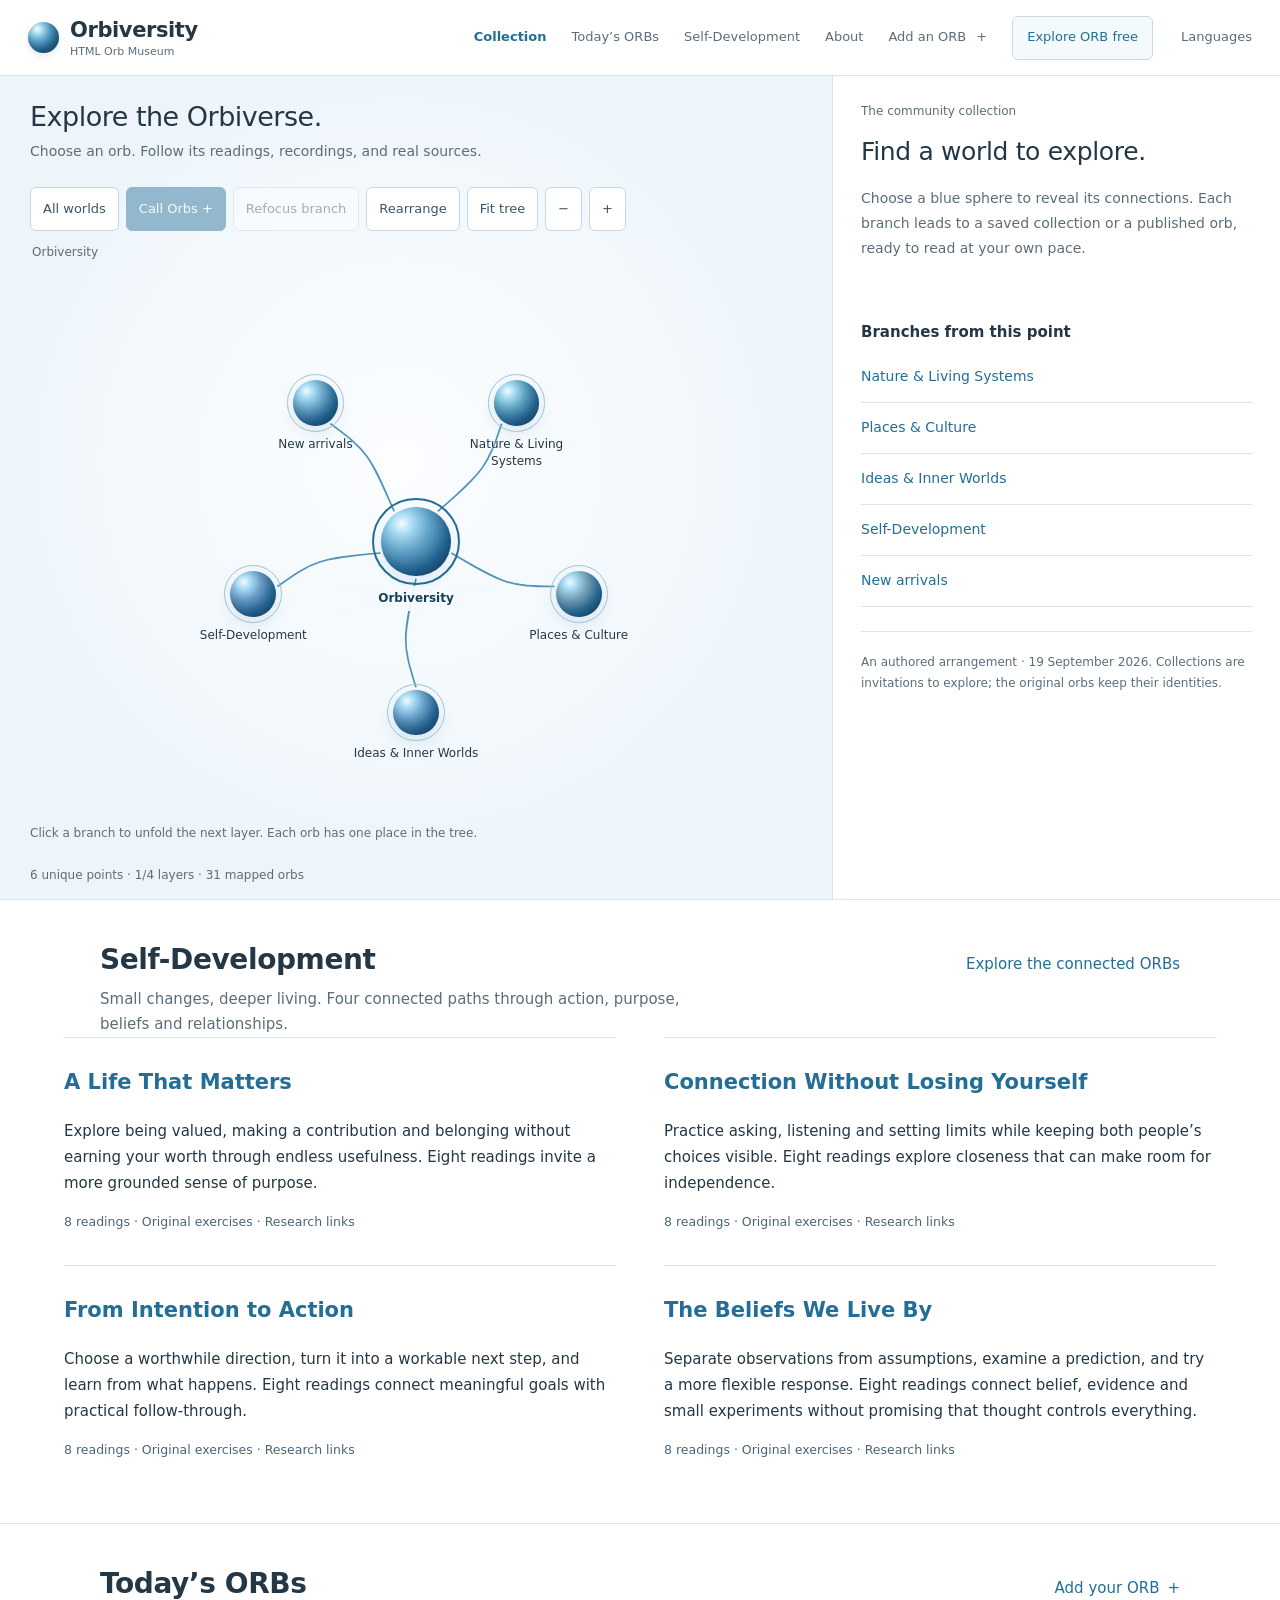
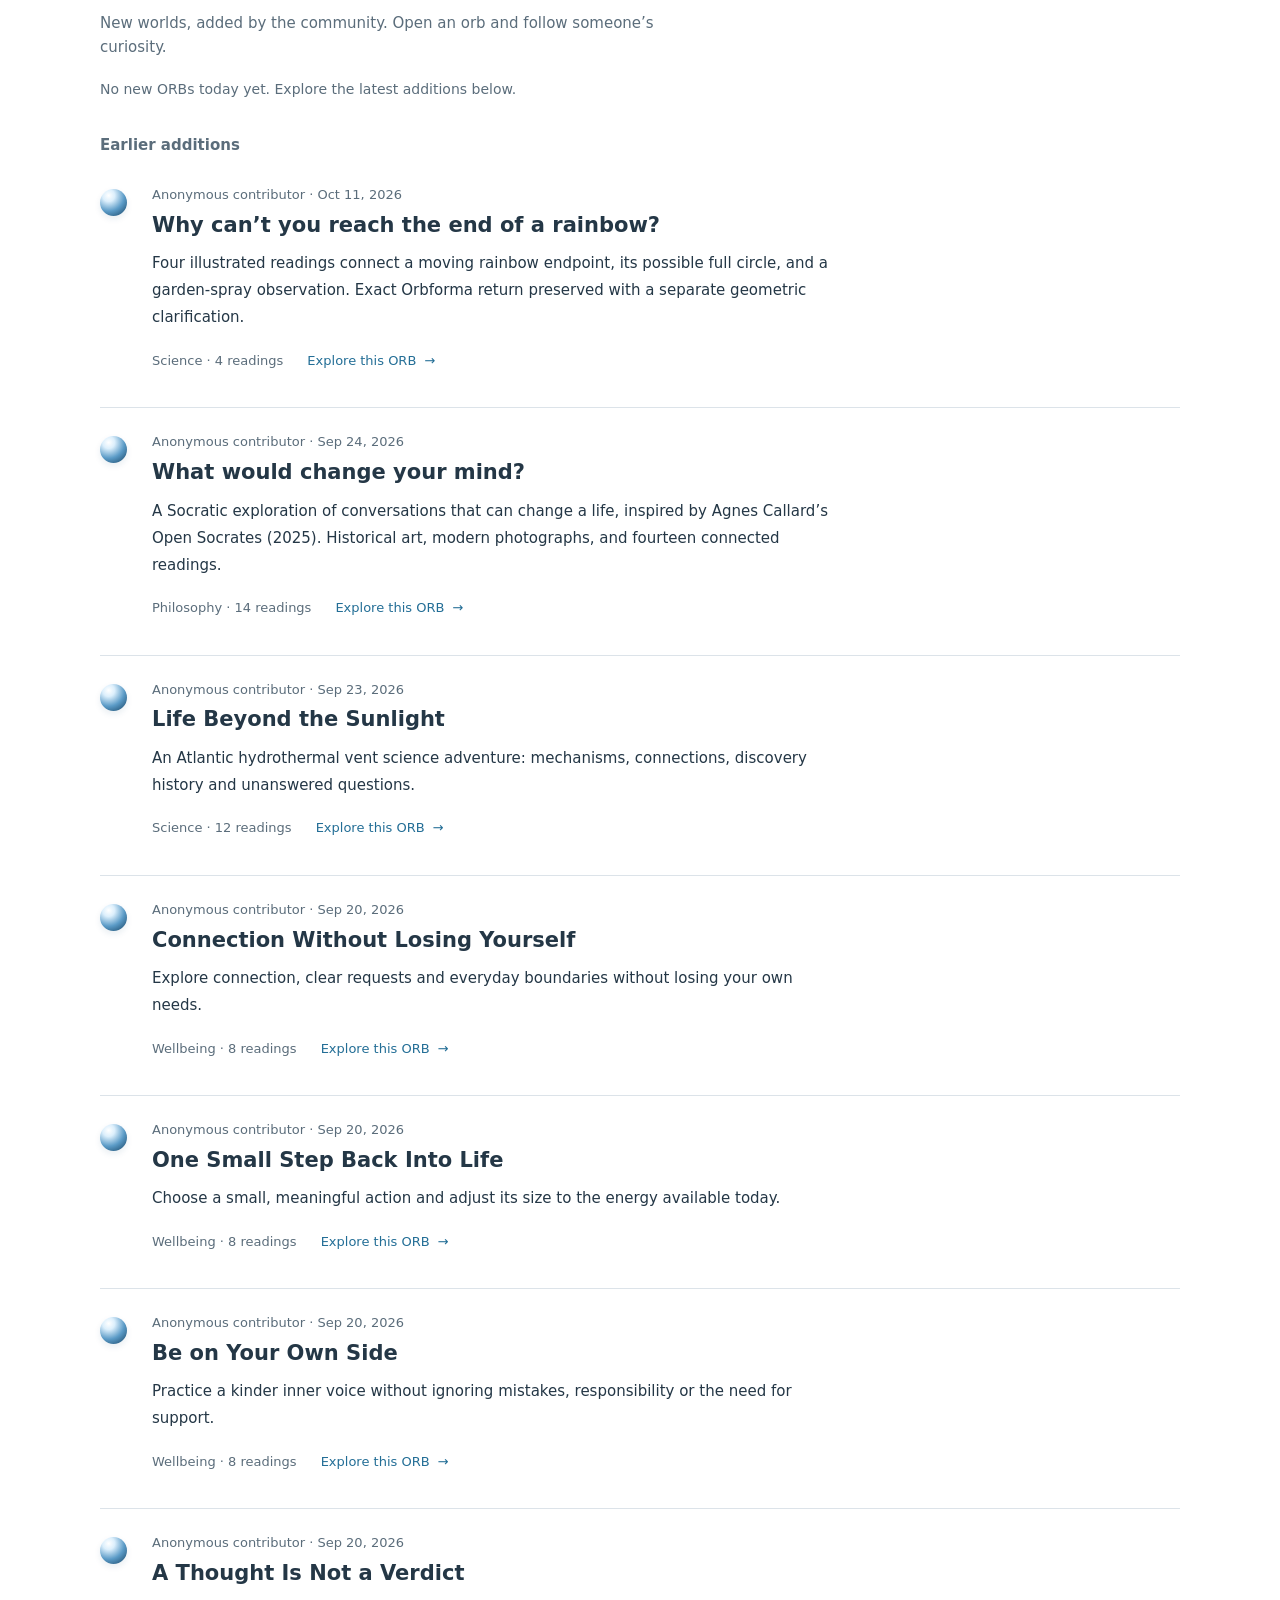
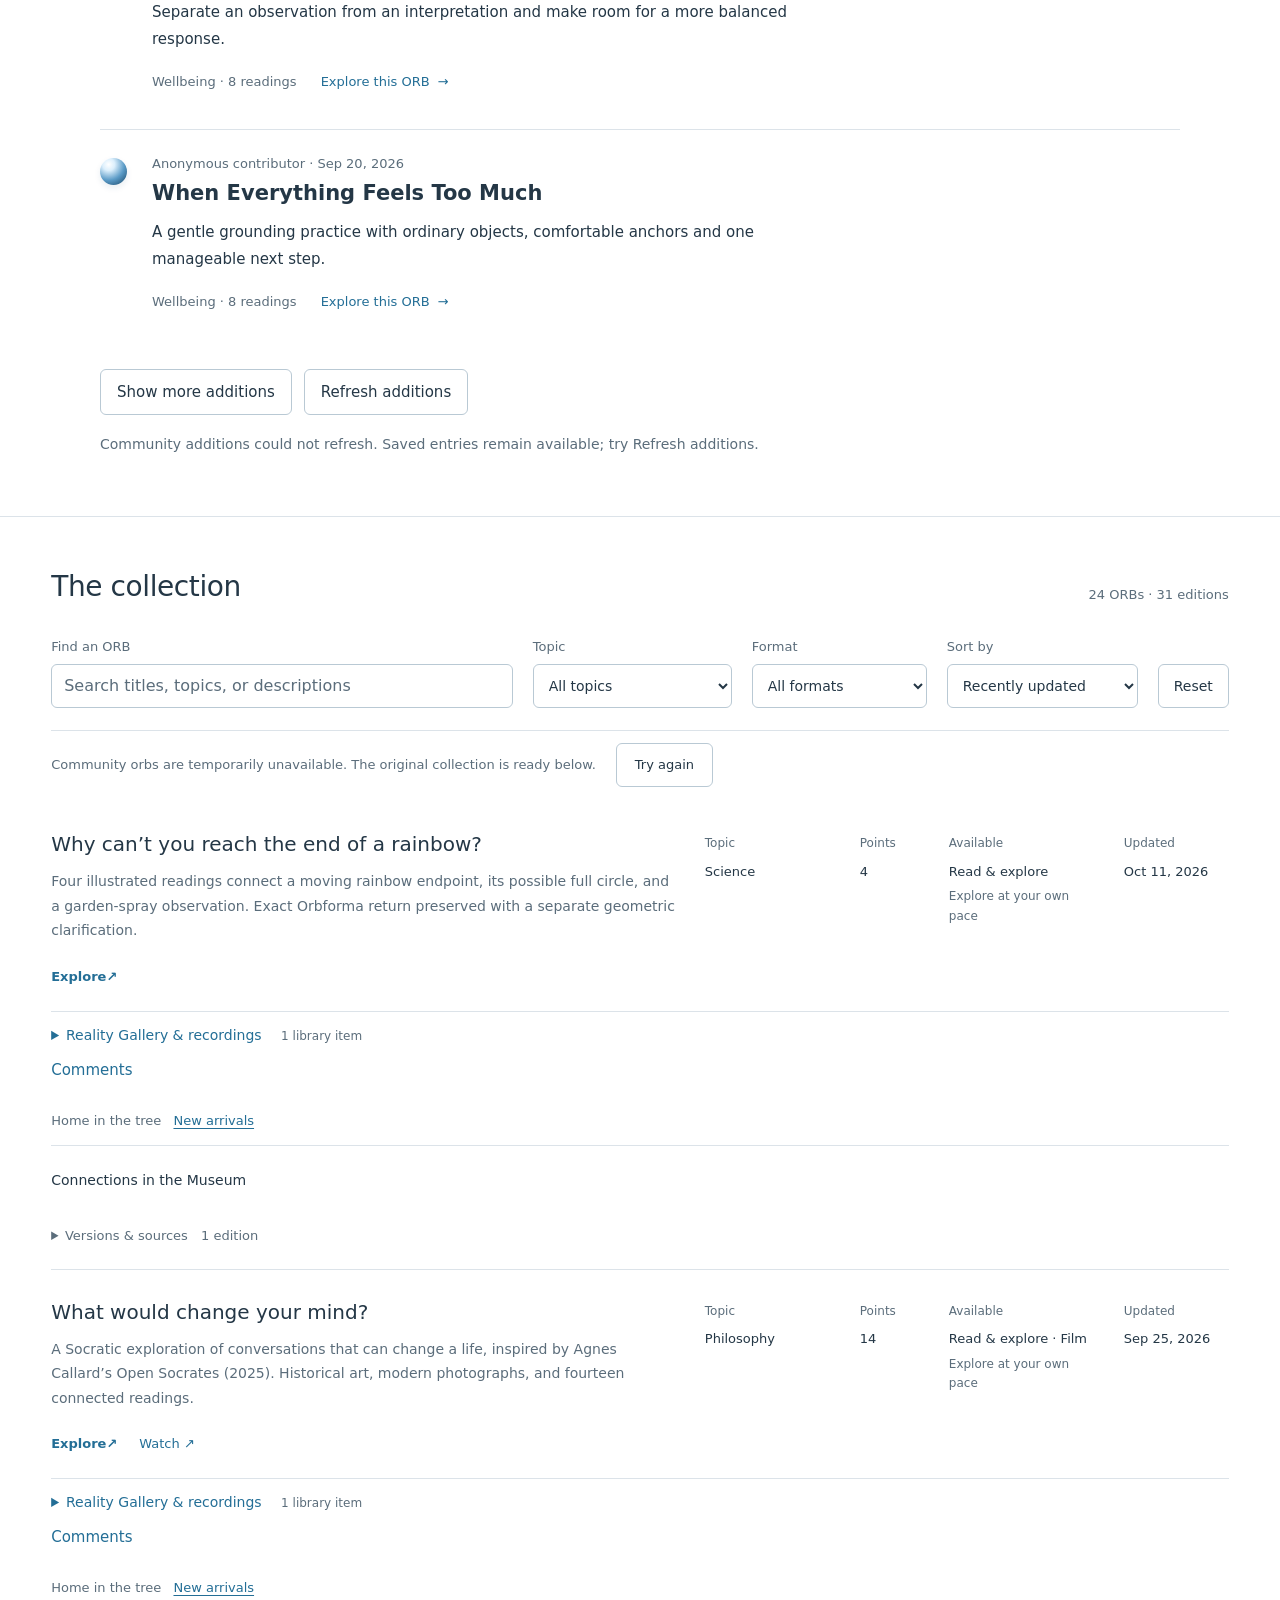
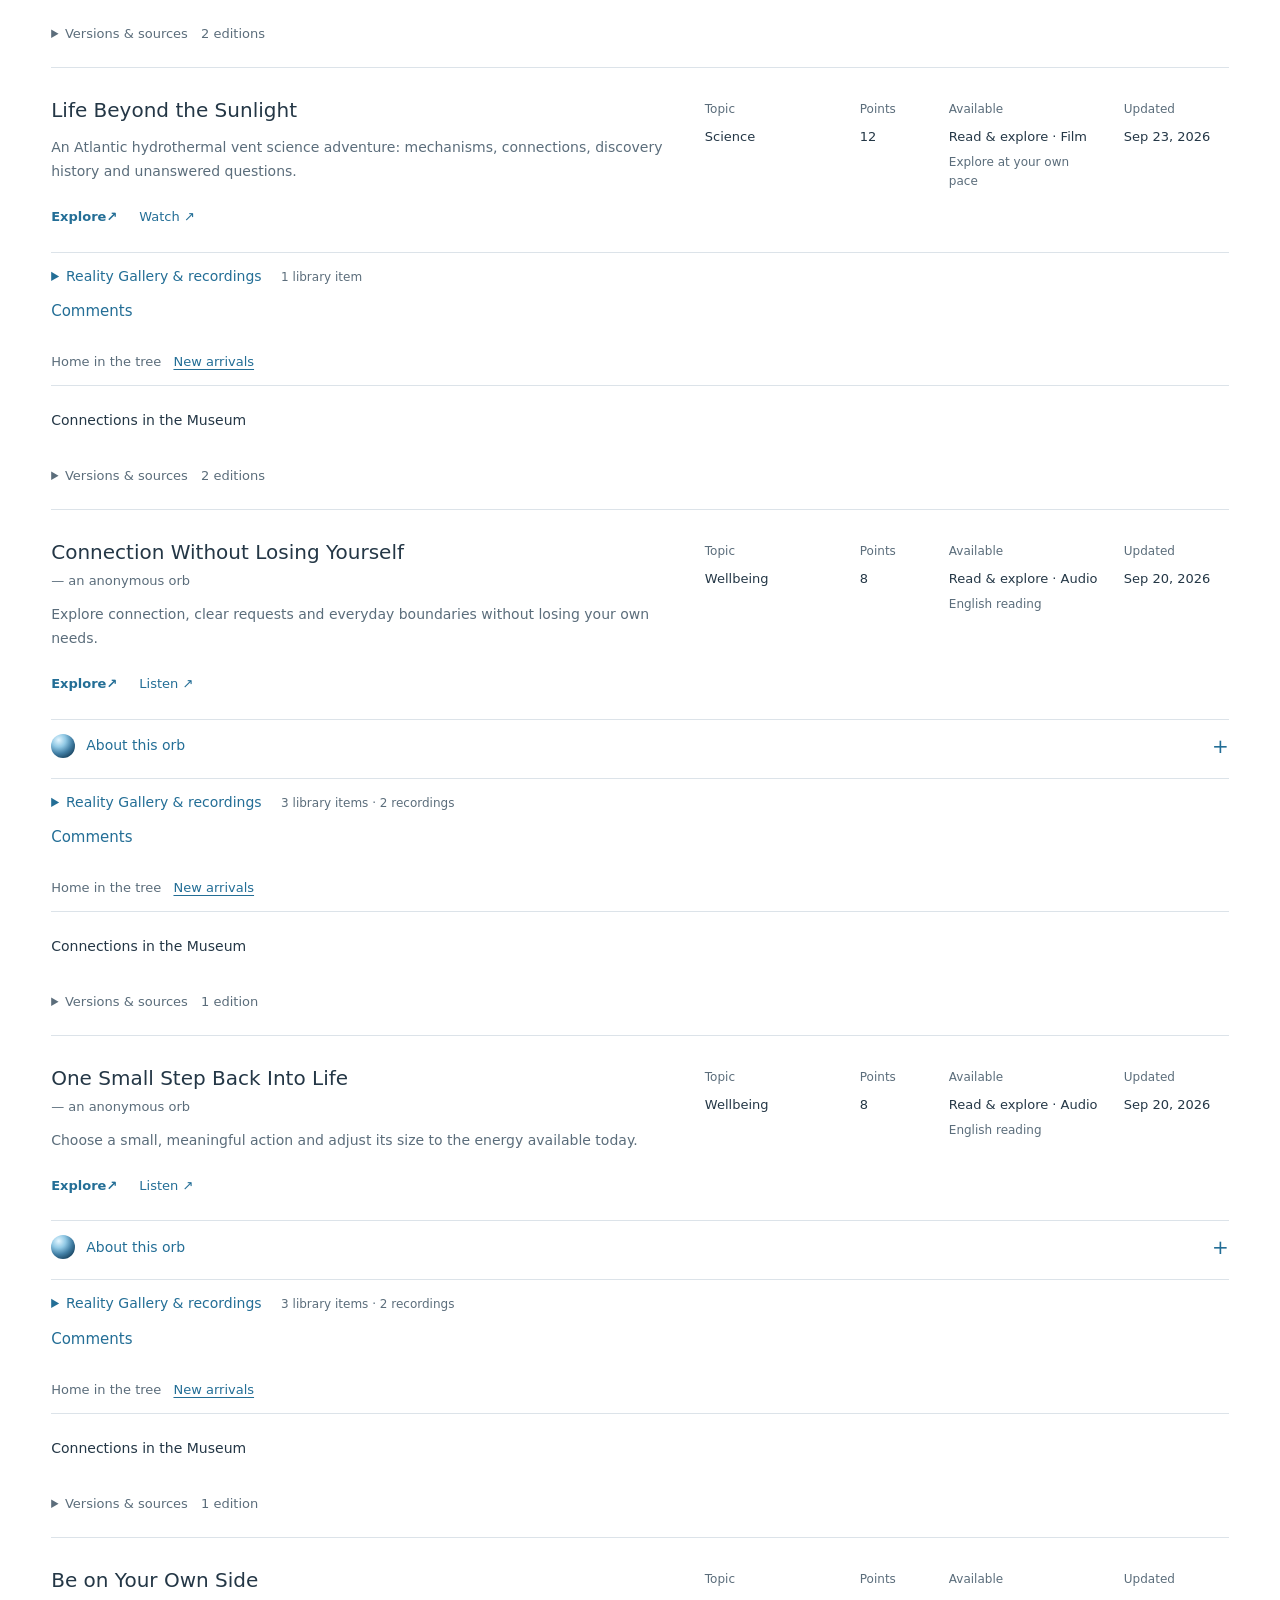
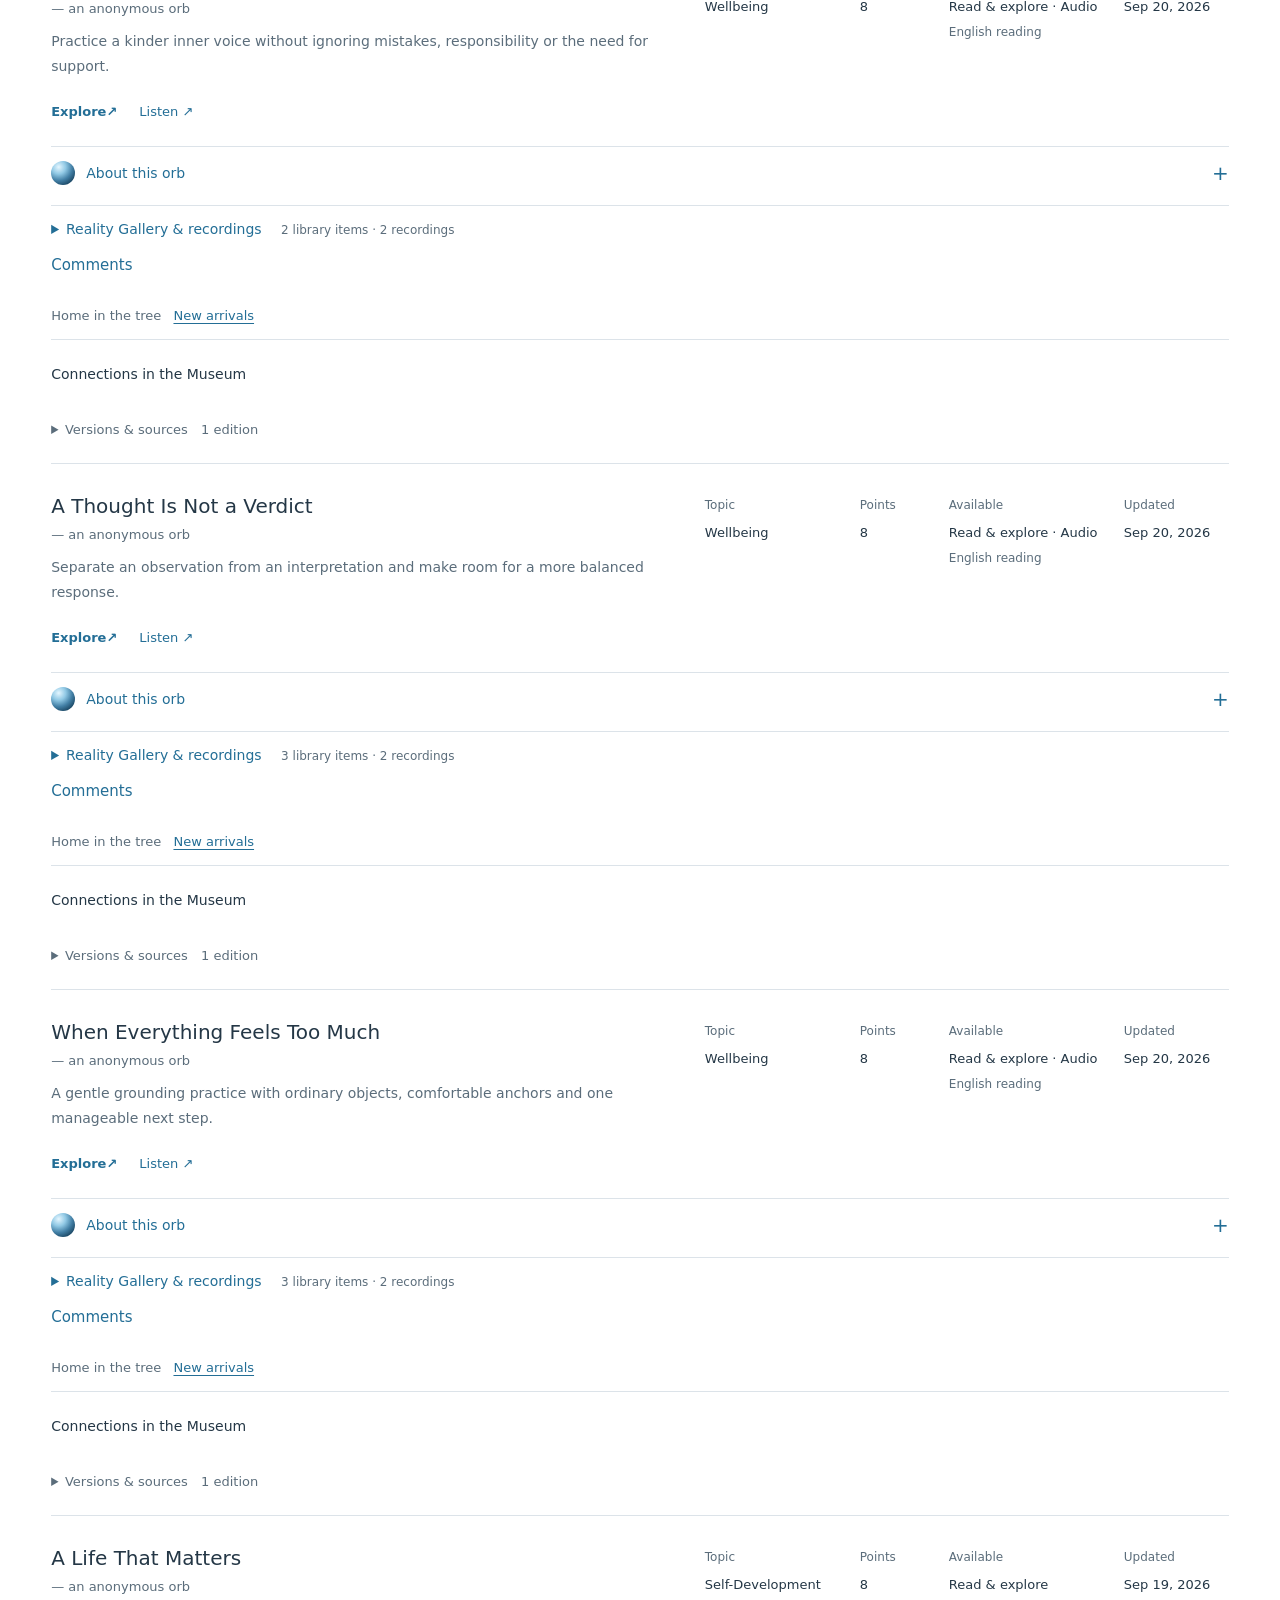
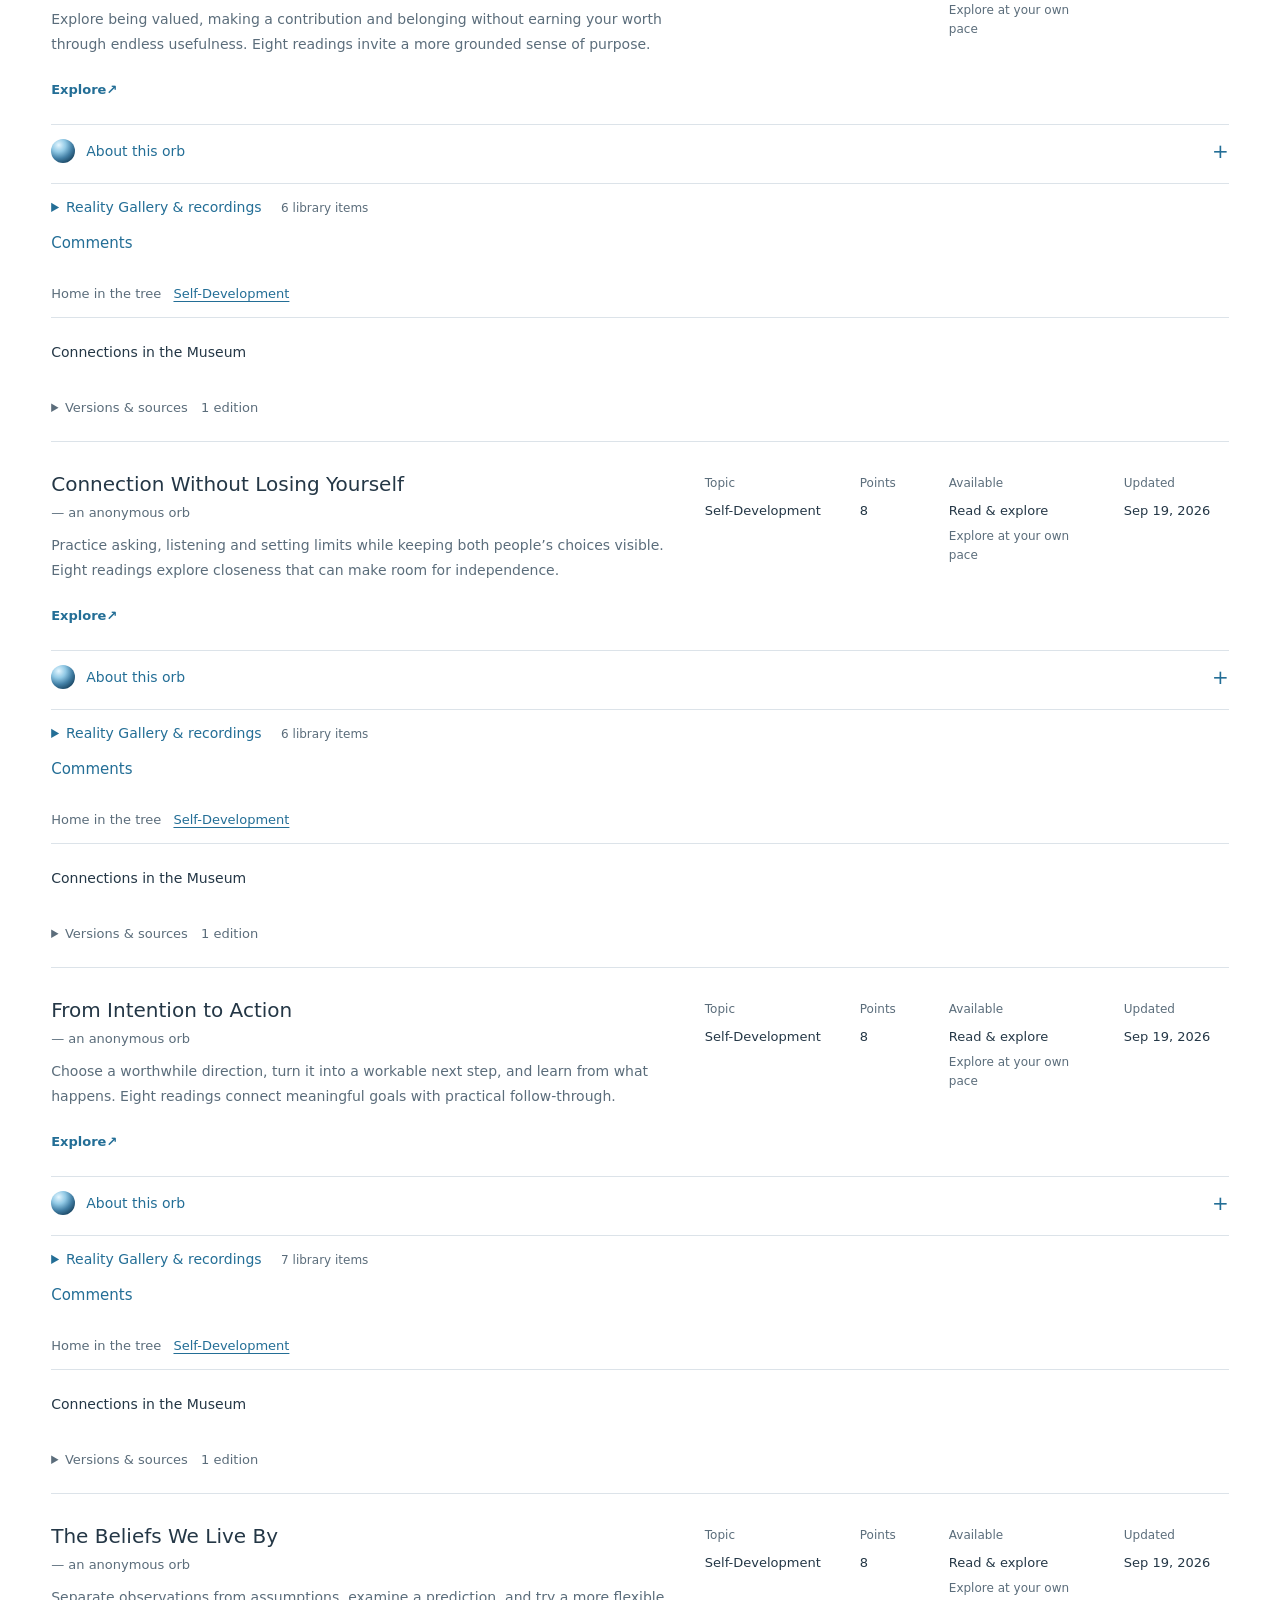
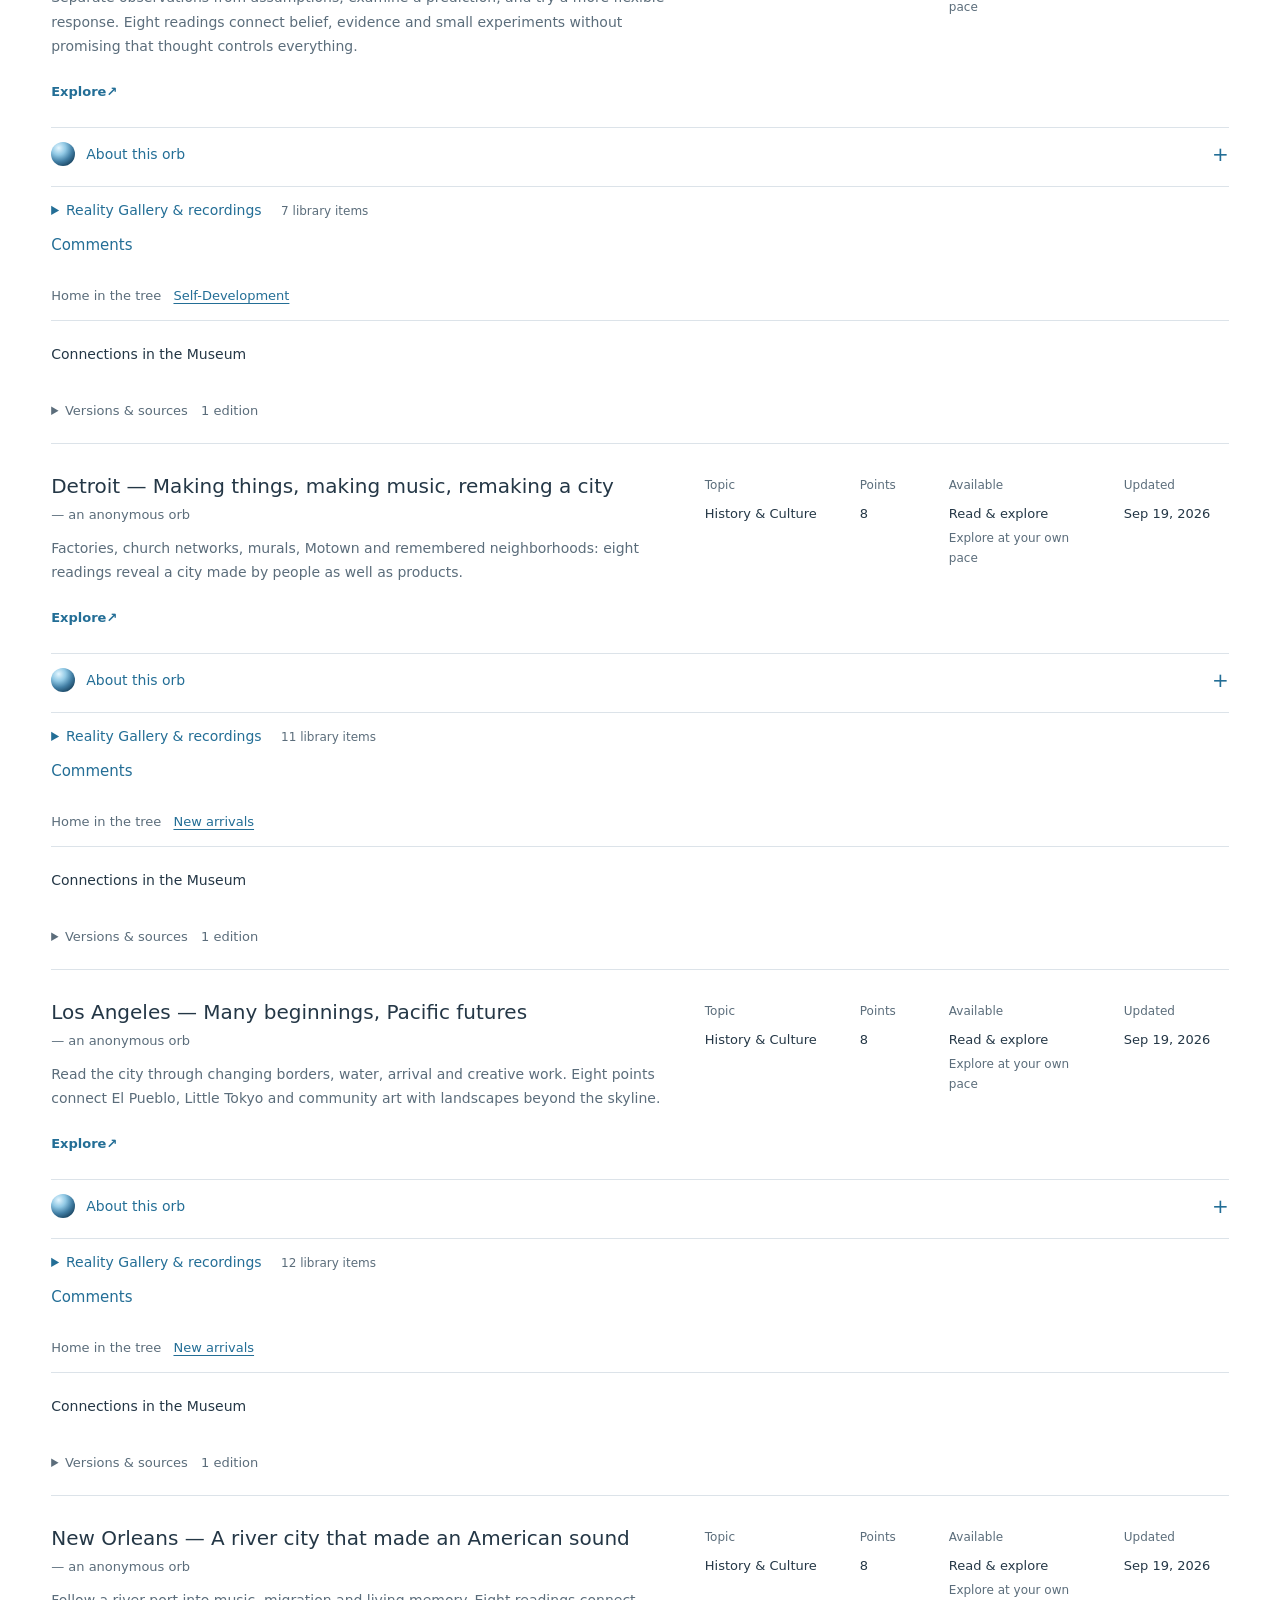
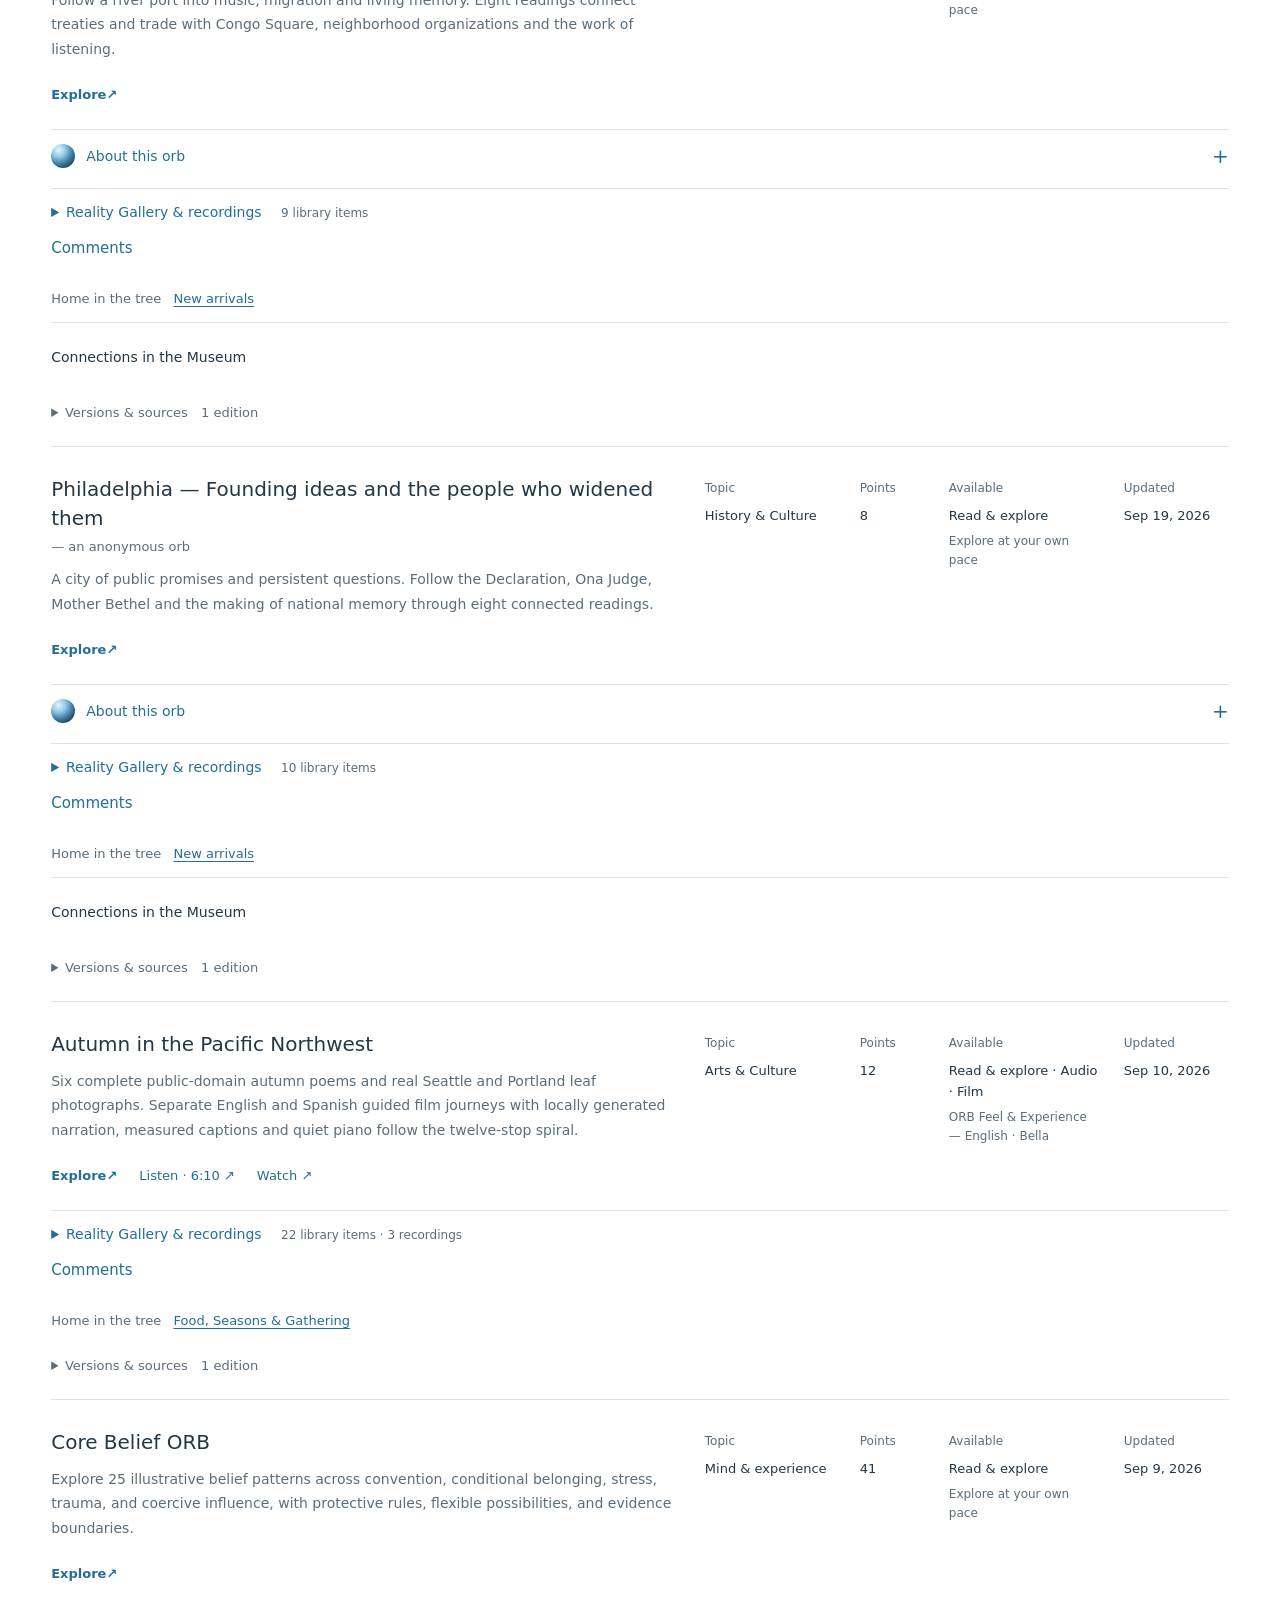
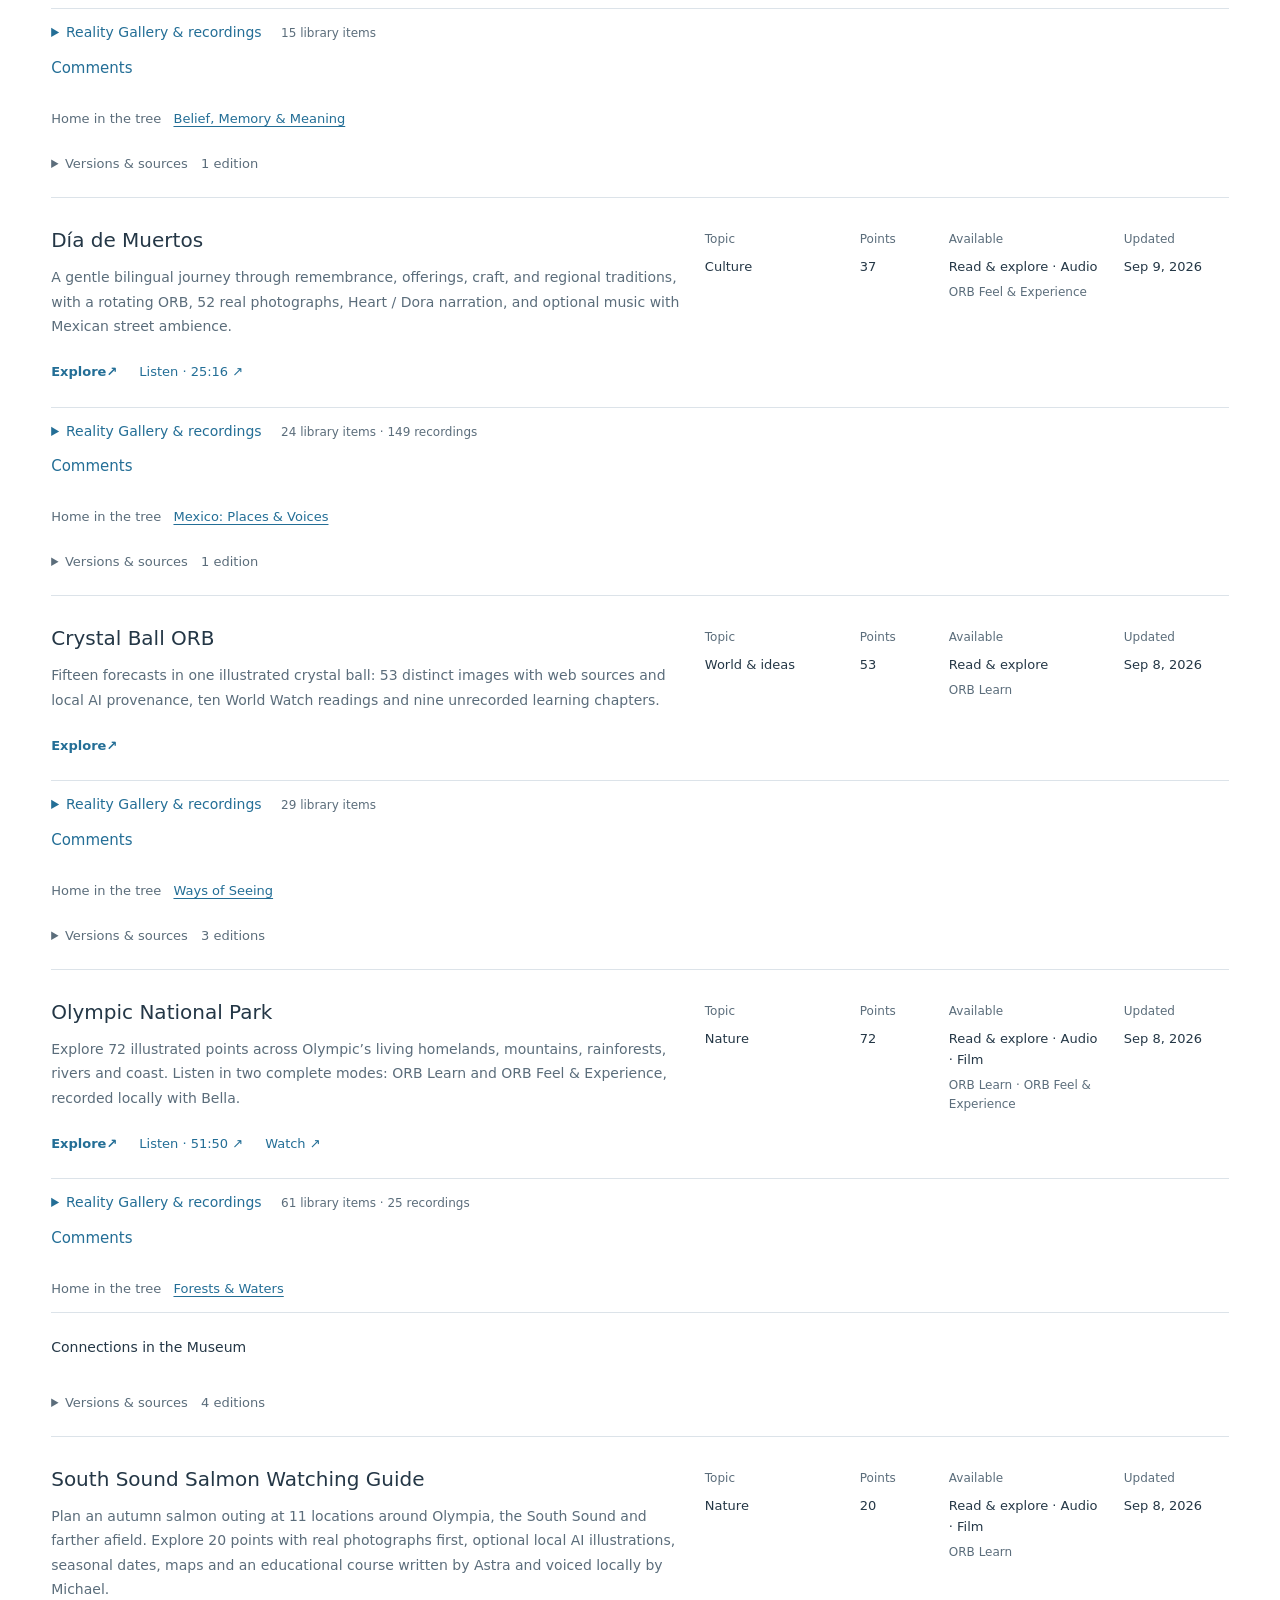
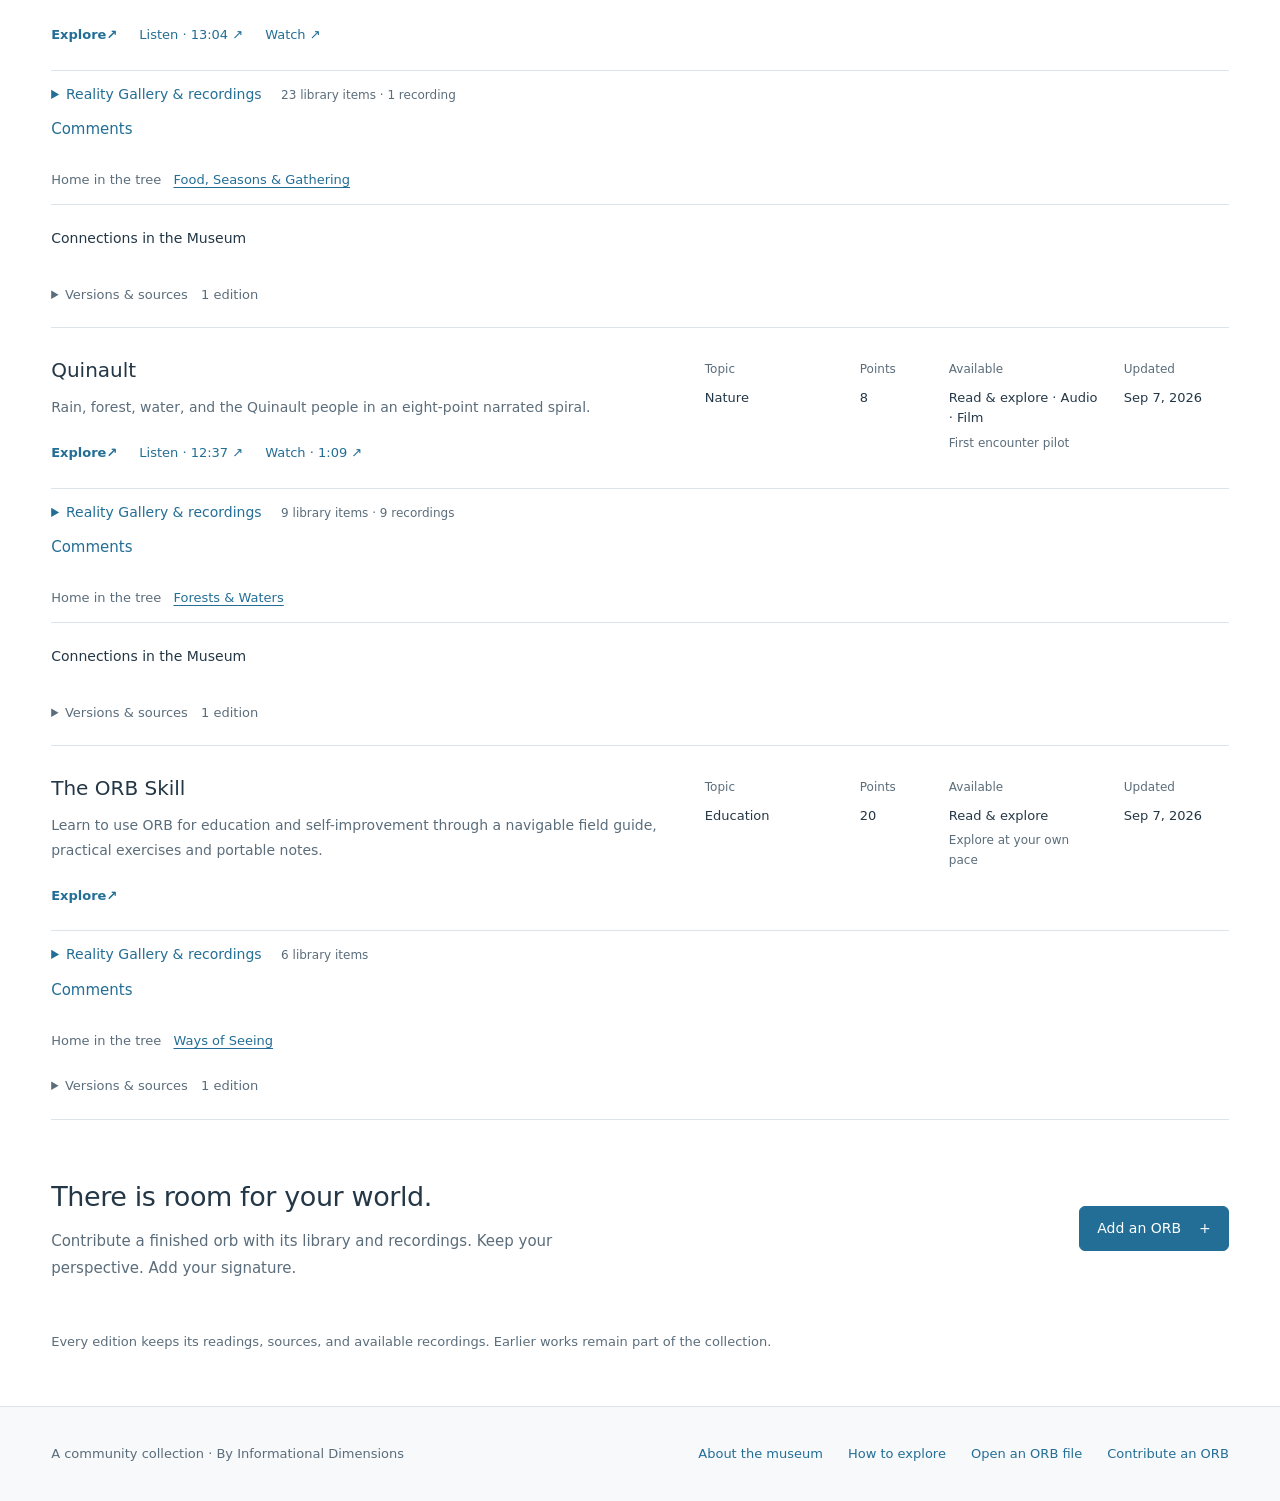
